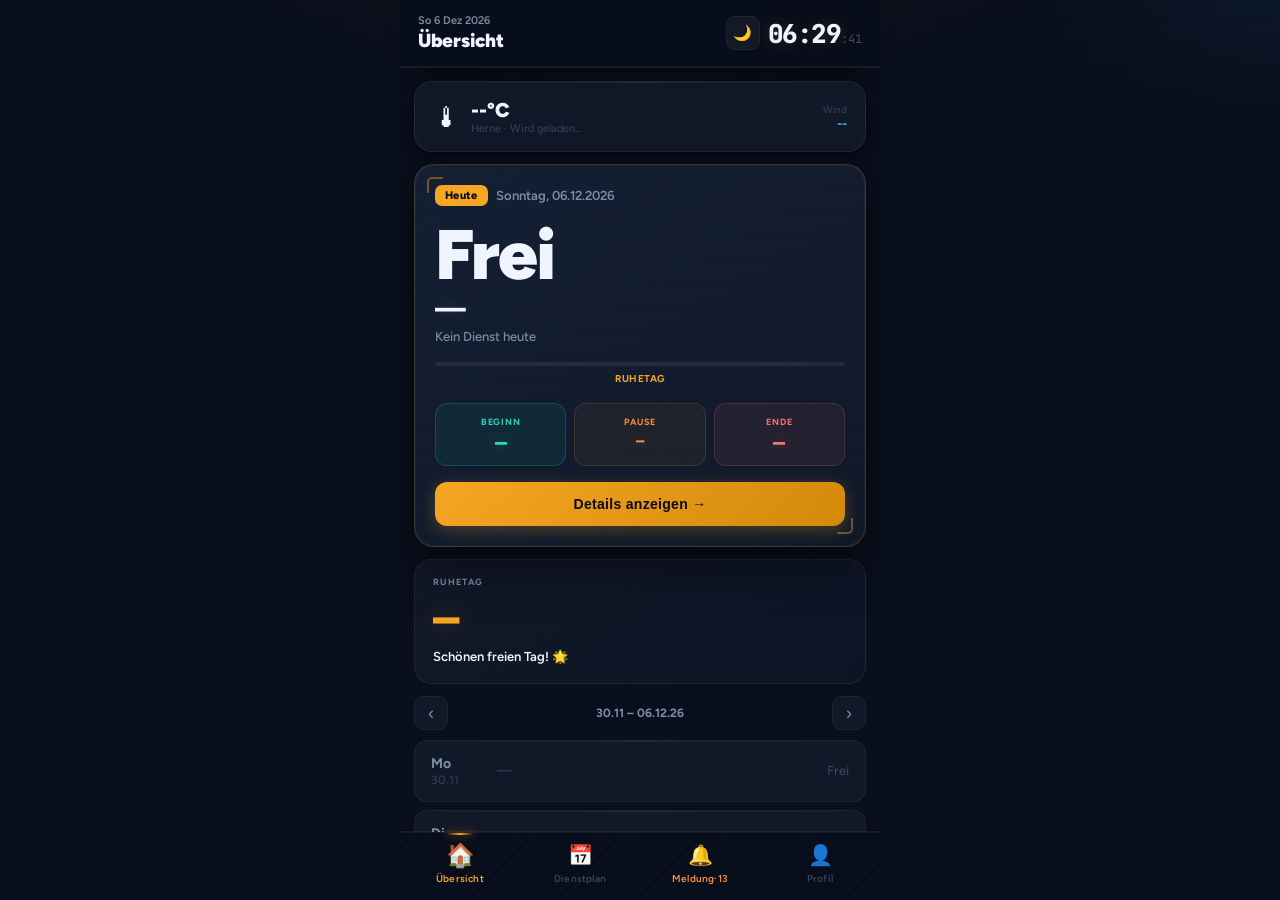
==== index.html @ f721d580 "HCR Fahrer / SchichtBoard - déploiement statique GitHub Pages" ====
<!DOCTYPE html>
<html lang="de">
<head>
<meta charset="UTF-8"/>
<meta name="viewport" content="width=device-width,initial-scale=1.0,maximum-scale=1.0,user-scalable=no"/>
<meta name="mobile-web-app-capable" content="yes"/>
<meta name="apple-mobile-web-app-capable" content="yes"/>
<meta name="apple-mobile-web-app-status-bar-style" content="black-translucent"/>
<meta name="apple-mobile-web-app-title" content="HCR Fahrer"/>
<meta name="theme-color" content="#060B18"/><meta name="msapplication-navbutton-color" content="#F5A623"/>
<link rel="manifest" href="manifest-1.json">
<link rel="apple-touch-icon" sizes="192x192" href="icon-192x192-1.png">
<link rel="icon" type="image/png" href="icon-192x192-1.png">
<title>HCR Fahrer</title>
<link rel="preconnect" href="https://fonts.googleapis.com"/>
<link rel="preconnect" href="https://fonts.gstatic.com" crossorigin/>
<link href="https://fonts.googleapis.com/css2?family=Syne:wght@400;500;600;700;800&family=Figtree:wght@300;400;500;600;700;800&family=JetBrains+Mono:wght@400;600;700;800&display=swap" rel="stylesheet"/>
<style>
/* ═══════════════════════════════════════════
   HCR FAHRER · Premium Dark Edition
   Design v5.0 — Élégant & Professionnel
═══════════════════════════════════════════ */
:root{
  --bg:#090E1C;
  --bg2:#0D1426;
  --card:#111827;
  --card2:#182136;
  --border:rgba(255,255,255,0.07);
  --border2:rgba(255,255,255,0.05);
  --border-hi:rgba(245,166,35,0.2);
  --accent:#F5A623;
  --accent2:#D4890A;
  --accent3:#FFD080;
  --cyan:#38BDF8;
  --cyan2:#0EA5E9;
  --cyan3:#7DD3FC;
  --teal:#2DD4BF;
  --amber:#F5A623;
  --gold:#FFD080;
  --green:#2DD4BF;
  --orange:#FB923C;
  --purple:#A78BFA;
  --red:#F87171;
  --text:#F0F4FF;
  --text2:#7A8FA6;
  --muted:#364560;
  --muted2:#0D1426;
  --glass:#111827;
  --glass2:rgba(245,166,35,0.03);
  --shadow:0 4px 24px rgba(0,0,0,0.5),0 1px 4px rgba(0,0,0,0.3);
  --shadow-hi:0 8px 40px rgba(245,166,35,0.12);
  --shadow-accent:0 4px 20px rgba(245,166,35,0.18);
  --glow:0 0 20px rgba(245,166,35,0.08);
  --gradient-card:linear-gradient(145deg,#111827 0%,#0D1426 100%);
  --gradient-accent:linear-gradient(135deg,#F5A623,#D4890A);
  --nav-h:68px;
  --r:18px;
  --r-sm:13px;
  --r-xs:9px;
}

/* ── LIGHT THEME ── */
body.light{
  --bg:#F5F3EE;--bg2:#EDE8DC;--card:#FFFFFF;
  --border:rgba(245,166,35,0.18);--border2:rgba(0,0,0,0.07);
  --accent:#D4890A;--accent2:#B5700A;--accent3:#F5A623;
  --cyan:#0EA5E9;--cyan2:#0284C7;--cyan3:#38BDF8;
  --amber:#D97706;--gold:#B45309;--green:#059669;--orange:#EA580C;
  --purple:#7C3AED;--red:#DC2626;
  --text:#0F1A2E;--text2:#4A5F7A;--muted:#8A9BB5;--muted2:#E8E3D5;
  --glass:#FFFFFF;--glass2:rgba(245,166,35,0.03);
  --shadow:0 2px 20px rgba(0,0,0,0.08);
  --shadow-accent:0 2px 14px rgba(245,166,35,0.16);
  --glow:0 0 14px rgba(245,166,35,0.08);
  --gradient-card:linear-gradient(135deg,#FFFFFF 0%,#FDFAF3 100%);
}
body.light .hdr{background:rgba(245,243,238,0.97)!important;border-bottom-color:rgba(245,166,35,0.2)!important;}
body.light .nav{background:rgba(245,243,238,0.98)!important;border-top-color:rgba(245,166,35,0.22)!important;}
body.light .card{background:#fff!important;box-shadow:0 2px 14px rgba(0,0,0,0.06)!important;}
body.light .card-hi{background:rgba(245,166,35,0.03)!important;border-color:rgba(245,166,35,0.18)!important;}
body.light .inp{background:rgba(0,0,0,0.02)!important;color:var(--text)!important;border-color:rgba(0,0,0,0.09)!important;}
body.light .btn-sm{background:rgba(0,0,0,0.03)!important;color:var(--muted)!important;}
body.light .day-row{background:rgba(0,0,0,0.02)!important;}
body.light .prog-wrap{background:rgba(0,0,0,0.06)!important;}
body.light body::before{opacity:0!important;}

/* ── BASE ── */
*{box-sizing:border-box;margin:0;padding:0;-webkit-tap-highlight-color:transparent;}
html,body{
  height:100%;
  background:var(--bg);
  color:var(--text);
  font-family:'Figtree',system-ui,sans-serif;
  max-width:480px;
  margin:0 auto;
  overflow:hidden;
  -webkit-font-smoothing:antialiased;
  -moz-osx-font-smoothing:grayscale;
}

/* Ambient background — doux */
body::before{
  content:'';
  position:fixed;inset:0;
  background:
    radial-gradient(ellipse 70% 35% at 50% -8%,rgba(245,166,35,0.09) 0%,transparent 50%),
    radial-gradient(ellipse 45% 30% at 100% 0%,rgba(56,189,248,0.05) 0%,transparent 45%),
    repeating-linear-gradient(180deg,rgba(255,255,255,0.012) 0px,rgba(255,255,255,0.012) 1px,transparent 1px,transparent 3px);
  pointer-events:none;z-index:0;
}
body::after{display:none;}

input,textarea{-webkit-appearance:none;font-family:'Figtree',inherit;}
textarea{resize:none;}
::-webkit-scrollbar{display:none;}

/* ══════════════════════════════════════
   SCREENS
══════════════════════════════════════ */
.screen{
  position:fixed;inset:0;max-width:480px;margin:0 auto;
  display:flex;flex-direction:column;
  visibility:hidden;opacity:0;
  transition:opacity 0.3s cubic-bezier(0.4,0,0.2,1),
             transform 0.3s cubic-bezier(0.4,0,0.2,1);
  transform:translateY(8px);
  z-index:1;
}
.screen.on{visibility:visible;opacity:1;transform:translateY(0);}

/* ══════════════════════════════════════
   HEADER
══════════════════════════════════════ */
.hdr{
  background:rgba(9,14,28,0.96);
  border-bottom:1px solid rgba(255,255,255,0.06);
  padding:14px 18px;
  display:flex;align-items:center;justify-content:space-between;
  flex-shrink:0;
  backdrop-filter:blur(48px);
  -webkit-backdrop-filter:blur(48px);
  position:relative;z-index:10;
  box-shadow:0 1px 0 rgba(245,166,35,0.10),0 10px 24px -12px rgba(0,0,0,0.6);
}
.hdr::after{display:none;}

/* ══════════════════════════════════════
   SCROLL CONTAINER
══════════════════════════════════════ */
.scroll{overflow-y:auto;flex:1;padding:12px 12px 0;position:relative;z-index:1;}

/* ══════════════════════════════════════
   CARDS
══════════════════════════════════════ */
.card{
  background:var(--card);
  border:1px solid var(--border);
  border-radius:var(--r);
  padding:16px 18px;
  margin-bottom:10px;
  box-shadow:var(--shadow);
  position:relative;overflow:hidden;
  transition:border-color 0.2s,box-shadow 0.2s;
}
.card::before{display:none;}
.card-hi{
  background:var(--card);
  border:1px solid var(--border-hi);
  border-radius:var(--r);
  padding:16px 18px;
  margin-bottom:10px;
  box-shadow:var(--shadow),var(--shadow-hi);
  position:relative;overflow:hidden;
}
.card-hi::before{display:none;}

/* ══════════════════════════════════════
   NAVIGATION BAR — 4 tabs
══════════════════════════════════════ */
.nav{
  background:
    repeating-linear-gradient(135deg,rgba(255,255,255,0.014) 0 1px,transparent 1px 7px),
    rgba(9,14,28,0.97);
  border-top:1px solid rgba(255,255,255,0.06);
  display:grid;grid-template-columns:repeat(4,1fr);
  flex-shrink:0;
  backdrop-filter:blur(48px);
  -webkit-backdrop-filter:blur(48px);
  height:var(--nav-h);
  position:relative;z-index:10;
  box-shadow:0 -1px 0 rgba(245,166,35,0.08);
}
.nav::before{display:none;}
.nb{
  background:none;border:none;
  padding:10px 4px 8px;
  display:flex;flex-direction:column;align-items:center;gap:5px;
  cursor:pointer;position:relative;
  transition:opacity 0.15s;
}
.nb:active{opacity:0.45;}
.nb .ic{
  font-size:20px;
  transition:transform 0.25s cubic-bezier(0.34,1.56,0.64,1);
}
.nb.on .ic{transform:scale(1.15);}
.nb .lb{
  font-size:10px;font-weight:600;
  color:var(--muted);
  transition:color 0.2s;
  font-family:'Figtree',sans-serif;
  letter-spacing:0.2px;
}
.nb.on .lb{color:var(--accent);}
.nb.on::before{
  content:'';
  position:absolute;top:0;left:50%;transform:translateX(-50%);
  width:28px;height:2px;
  background:linear-gradient(90deg,transparent,var(--accent),transparent);
  border-radius:0 0 3px 3px;
  box-shadow:0 0 8px rgba(245,166,35,0.5),0 1px 12px rgba(245,166,35,0.2);
}
.nb.on::after{display:none;}

/* ══════════════════════════════════════
   BADGES
══════════════════════════════════════ */
.badge{
  display:inline-flex;align-items:center;gap:5px;
  border-radius:8px;padding:5px 11px;
  font-size:11px;font-weight:700;letter-spacing:0.3px;
  font-family:'Syne',sans-serif;
}
.b-svc{background:rgba(16,217,160,0.12);border:1px solid rgba(16,217,160,0.28);color:var(--teal);}
.b-paus{background:rgba(251,146,60,0.12);border:1px solid rgba(251,146,60,0.28);color:var(--orange);}
.b-pre{background:rgba(245,166,35,0.15);border:1px solid rgba(245,166,35,0.35);color:var(--accent);}
.b-done{background:rgba(74,85,104,0.2);border:1px solid rgba(74,85,104,0.3);color:var(--muted);}
.b-free{background:rgba(167,139,250,0.12);border:1px solid rgba(167,139,250,0.28);color:var(--purple);}

@keyframes glow{0%,100%{opacity:1;}50%{opacity:0.5;}}
.pulse{animation:glow 2.5s ease infinite;}

/* ══════════════════════════════════════
   PROGRESS BAR
══════════════════════════════════════ */
.prog-wrap{height:4px;background:rgba(255,255,255,0.06);border-radius:4px;overflow:hidden;}
.prog-fill{height:100%;border-radius:4px;transition:width 1s linear;}

/* ══════════════════════════════════════
   INPUTS
══════════════════════════════════════ */
.inp{
  background:rgba(255,255,255,0.04);
  border:1px solid rgba(255,255,255,0.07);
  border-radius:var(--r-sm);
  padding:13px 15px;
  color:var(--text);
  font-size:14px;
  font-family:'Syne',sans-serif;
  width:100%;
  transition:border-color 0.2s,box-shadow 0.2s;
}
.inp:focus{
  outline:none;
  border-color:rgba(245,166,35,0.45);
  box-shadow:0 0 0 3px rgba(245,166,35,0.09),0 0 16px rgba(245,166,35,0.06);
}

/* ══════════════════════════════════════
   BUTTONS
══════════════════════════════════════ */
.btn-p{
  background:var(--gradient-accent);
  border:none;border-radius:var(--r-sm);padding:15px;
  color:#060B18;font-size:14px;font-weight:800;
  cursor:pointer;font-family:'Syne',sans-serif;
  width:100%;
  transition:opacity 0.15s,transform 0.12s,box-shadow 0.2s;
  letter-spacing:0.3px;
  box-shadow:0 4px 16px rgba(245,166,35,0.28);
}
.btn-p:active{opacity:0.85;transform:scale(0.98);box-shadow:0 2px 8px rgba(245,166,35,0.18);}
.btn-sm{
  background:rgba(255,255,255,0.05);
  border:1px solid rgba(255,255,255,0.08);
  border-radius:var(--r-xs);padding:8px 14px;
  color:var(--text2);font-size:12px;
  cursor:pointer;font-family:'Syne',sans-serif;
  transition:background 0.15s,color 0.15s,border-color 0.15s;
  font-weight:600;
}
.btn-sm:active{background:rgba(255,255,255,0.09);color:var(--text);}

/* ══════════════════════════════════════
   TIMELINE
══════════════════════════════════════ */
.tl-dot{width:36px;height:36px;border-radius:10px;display:flex;align-items:center;justify-content:center;font-size:16px;flex-shrink:0;}
.tl-svc{background:rgba(34,211,238,0.12);border:1px solid rgba(34,211,238,0.25);}
.tl-pau{background:rgba(161,104,52,0.2);border:1px solid rgba(161,104,52,0.4);}
.tl-dep-start{background:rgba(16,217,160,0.12);border:1px solid rgba(16,217,160,0.25);}
.tl-dep-end{background:rgba(248,113,113,0.12);border:1px solid rgba(248,113,113,0.25);}
.tl-move{background:rgba(167,139,250,0.12);border:1px solid rgba(167,139,250,0.25);}
.tl-line{width:2px;background:rgba(255,255,255,0.06);margin:0 17px;flex-shrink:0;min-height:20px;}
.tl-row{display:flex;align-items:flex-start;gap:14px;padding:10px 0;}
.tl-row:not(:last-child){border-bottom:1px solid rgba(255,255,255,0.04);}
.tl-time{font-family:'JetBrains Mono',monospace;font-size:12px;font-weight:700;color:var(--text2);width:38px;flex-shrink:0;padding-top:9px;}
.tl-content{flex:1;padding-top:7px;}
.tl-title{font-size:14px;font-weight:700;color:var(--text);line-height:1.3;}
.tl-sub{font-size:12px;color:var(--text2);margin-top:2px;}

/* ── CLOCK / MONO ── */
.clock{font-family:'JetBrains Mono','Courier New',monospace;font-variant-numeric:tabular-nums;}

/* ══════════════════════════════════════
   ANIMATIONS
══════════════════════════════════════ */
@keyframes up{from{opacity:0;transform:translateY(10px);}to{opacity:1;transform:translateY(0);}}
.ani{animation:up 0.28s cubic-bezier(0.4,0,0.2,1) forwards;}
@keyframes fadeIn{from{opacity:0;}to{opacity:1;}}
@keyframes slideUp{from{opacity:0;transform:translateY(18px);}to{opacity:1;transform:translateY(0);}}

/* ══════════════════════════════════════
   SCHEDULE ROWS
══════════════════════════════════════ */
.day-row{
  background:var(--card);
  border:1px solid var(--border2);
  border-radius:var(--r-sm);
  padding:14px 16px;
  display:flex;align-items:center;gap:14px;
  margin-bottom:8px;
  cursor:pointer;
  transition:background 0.15s,transform 0.1s,border-color 0.15s;
}
.day-row:active{transform:scale(0.985);}
.day-row.today{
  background:rgba(245,166,35,0.07);
  border-color:rgba(245,166,35,0.28);
}

/* ══════════════════════════════════════
   PAUSE TIMER BAR
══════════════════════════════════════ */
.pause-timer-bar{
  position:fixed;
  bottom:calc(var(--nav-h) + 10px);
  left:50%;transform:translateX(-50%);
  max-width:456px;width:calc(100% - 24px);
  background:rgba(12,6,2,0.96);
  border:1px solid rgba(251,146,60,0.35);
  border-radius:var(--r);
  padding:11px 16px;
  display:flex;align-items:center;justify-content:space-between;gap:12px;
  z-index:999;
  backdrop-filter:blur(24px);
  -webkit-backdrop-filter:blur(24px);
  box-shadow:0 8px 32px rgba(0,0,0,0.5),0 0 0 1px rgba(251,146,60,0.06) inset;
}

.card-accent{border-left:2px solid var(--cyan);}
.chip-row{display:flex;gap:6px;overflow-x:auto;padding-bottom:2px;-webkit-overflow-scrolling:touch;}
.chip-row::-webkit-scrollbar{display:none;}
.stat-num{font-size:26px;font-weight:900;letter-spacing:-1px;line-height:1;font-family:'JetBrains Mono',monospace;}

/* ── TOAST ── */
#toast{font-family:'Syne',sans-serif;font-weight:700;}

/* ── SECTION LABELS ── */
.section-label{
  font-size:9px;font-weight:700;
  color:var(--cyan);
  text-transform:uppercase;letter-spacing:1.2px;
  font-family:'Syne',sans-serif;
}

/* ══════════════════════════════════════
   SPLASH SCREEN — Premium
══════════════════════════════════════ */
#splash{
  position:fixed;inset:0;
  z-index:99999;
  background:#090E1C;
  display:flex;flex-direction:column;
  align-items:center;justify-content:center;
  cursor:pointer;
  transition:opacity 0.9s cubic-bezier(0.4,0,0.2,1),
             visibility 0.9s cubic-bezier(0.4,0,0.2,1);
}
#splash.hide{opacity:0;visibility:hidden;pointer-events:none;}
#splash-video{
  position:absolute;inset:0;
  width:100%;height:100%;
  object-fit:cover;
  opacity:0.2;
}
#splash-overlay{
  position:absolute;inset:0;
  background:
    linear-gradient(to bottom,
      rgba(9,14,28,0.5) 0%,
      rgba(9,14,28,0.1) 25%,
      rgba(9,14,28,0.6) 65%,
      rgba(9,14,28,0.99) 100%),
    radial-gradient(ellipse 60% 45% at 50% 38%,rgba(245,166,35,0.06) 0%,transparent 65%);
}
#splash-content{
  position:relative;z-index:2;
  display:flex;flex-direction:column;
  align-items:center;gap:16px;
  text-align:center;padding:0 32px;
  margin-bottom:44px;
}
@keyframes splashLogoIn{
  from{opacity:0;transform:scale(0.8) translateY(16px);}
  to{opacity:1;transform:scale(1) translateY(0);}
}
@keyframes splashTextIn{
  from{opacity:0;transform:translateY(14px);}
  to{opacity:1;transform:translateY(0);}
}
@keyframes splashPulse{
  0%,100%{opacity:0.3;}50%{opacity:0.7;}
}
@keyframes splashBarLoad{
  from{width:0%;}to{width:100%;}
}
@keyframes splashBreath{
  0%,100%{box-shadow:0 12px 40px rgba(0,0,0,0.5),0 0 0 rgba(245,166,35,0);}
  50%{box-shadow:0 12px 40px rgba(0,0,0,0.4),0 0 32px rgba(245,166,35,0.12);}
}
#splash-logo{
  width:96px;height:96px;
  border-radius:22px;
  box-shadow:0 12px 40px rgba(0,0,0,0.5);
  animation:splashLogoIn 0.7s cubic-bezier(0.34,1.3,0.64,1) 0.25s both,
            splashBreath 4s ease 1.5s infinite;
}
#splash-divider{
  width:40px;height:2px;
  background:linear-gradient(90deg,transparent,#F5A623,transparent);
  border-radius:2px;
  animation:splashTextIn 0.5s ease 0.7s both;
}
#splash-title{
  font-family:'Syne',sans-serif;
  font-size:42px;font-weight:900;
  letter-spacing:-1px;line-height:1;
  color:#ffffff;
  animation:splashTextIn 0.55s cubic-bezier(0.4,0,0.2,1) 0.5s both;
}
#splash-title span{color:#FFD080;}
#splash-sub{
  font-family:'Figtree',sans-serif;
  font-size:10px;font-weight:600;
  color:rgba(255,255,255,0.32);
  text-transform:uppercase;letter-spacing:3px;
  animation:splashTextIn 0.5s ease 0.7s both;
}
#splash-tagline{
  font-family:'Figtree',sans-serif;
  font-size:14px;font-weight:400;
  color:rgba(255,255,255,0.36);
  letter-spacing:0.1px;line-height:1.8;
  animation:splashTextIn 0.5s ease 0.85s both;
  max-width:220px;
}
#splash-hint{
  position:absolute;bottom:52px;
  font-family:'Figtree',sans-serif;
  font-size:10px;font-weight:600;
  color:rgba(255,255,255,0.22);
  letter-spacing:2px;text-transform:uppercase;
  animation:splashPulse 2.8s ease 2s infinite both;
}
#splash-bar-wrap{
  position:absolute;bottom:0;left:0;right:0;
  height:2px;
  background:rgba(245,166,35,0.07);
  overflow:hidden;
}
#splash-bar{
  height:100%;
  background:linear-gradient(90deg,transparent,#D4890A,#F5A623,#FFD080,#F5A623,#D4890A,transparent);
  animation:splashBarLoad 5s linear 0.5s forwards;
  width:0%;
}

/* ══════════════════════════════════════
   OVERRIDES — Premium Design
══════════════════════════════════════ */

/* Carte service principale */
#dash-heute-card{
  background:
    repeating-linear-gradient(180deg,rgba(255,255,255,0.012) 0px,rgba(255,255,255,0.012) 1px,transparent 1px,transparent 3px),
    linear-gradient(150deg,#141E33 0%,#0F1828 100%) !important;
  border:1px solid rgba(245,166,35,0.18) !important;
  border-radius:20px !important;
  box-shadow:0 16px 48px rgba(0,0,0,0.5),0 0 0 1px rgba(245,166,35,0.05) inset !important;
  overflow:hidden !important;
  position:relative !important;
}
#dash-heute-card::before{
  content:'';position:absolute;top:12px;left:12px;width:14px;height:14px;
  border-top:2px solid rgba(245,166,35,0.4);border-left:2px solid rgba(245,166,35,0.4);
  border-radius:5px 0 0 0;pointer-events:none;z-index:2;
}
#dash-heute-card::after{
  content:'';position:absolute;bottom:12px;right:12px;width:14px;height:14px;
  border-bottom:2px solid rgba(245,166,35,0.4);border-right:2px solid rgba(245,166,35,0.4);
  border-radius:0 0 5px 0;pointer-events:none;z-index:2;
}

/* Numéro de service — grand, blanc chaud */
#dash-svc-num{
  font-size:70px !important;
  font-weight:900 !important;
  letter-spacing:-2px !important;
  line-height:0.95 !important;
  color:#F0F4FF !important;
  -webkit-text-fill-color:#F0F4FF !important;
}

/* Horaires */
#dash-times{
  font-size:28px !important;
  letter-spacing:-0.5px !important;
  color:var(--text) !important;
  -webkit-text-fill-color:var(--text) !important;
}

#dash-dur{color:var(--text2) !important;}

/* Card countdown */
#dash-cd-card{
  background:linear-gradient(145deg,#111827,#0D1426) !important;
  border-color:rgba(245,166,35,0.1) !important;
}
#td-cd{
  color:var(--accent) !important;
  -webkit-text-fill-color:var(--accent) !important;
  font-size:44px !important;
}
#td-clbl{color:var(--text2) !important;}

/* Week total */
#ov-total-hours{
  color:var(--accent) !important;
  -webkit-text-fill-color:var(--accent) !important;
  font-size:26px !important;
}

/* Detail title */
#det-title{
  font-size:24px !important;
  letter-spacing:-0.3px !important;
}

/* ══════════════════════════════════════
   OVERRIDES — Cockpit / Cabine de Bus
══════════════════════════════════════ */

/* Instruments lumineux — chiffres rétroéclairés */
#d-hm{text-shadow:0 0 18px rgba(245,166,35,0.22) !important;}
#dash-times{text-shadow:0 0 16px rgba(240,244,255,0.12) !important;}
#dash-deb{text-shadow:0 0 14px rgba(45,212,191,0.4) !important;}
#dash-pau{text-shadow:0 0 12px rgba(251,146,60,0.4) !important;}
#dash-fin{text-shadow:0 0 14px rgba(248,113,113,0.4) !important;}
#td-cd{text-shadow:0 0 22px rgba(245,166,35,0.3) !important;}
#ov-total-hours{text-shadow:0 0 14px rgba(245,166,35,0.25) !important;}

/* Jauge de progression — style LED segmentée (compteur de bord) */
#dash-prog-bar{
  background-image:
    repeating-linear-gradient(90deg,rgba(6,11,24,0.55) 0 2px,transparent 2px 8px),
    linear-gradient(90deg,var(--accent2),var(--accent) 55%,var(--gold)) !important;
  box-shadow:0 0 10px rgba(245,166,35,0.35) !important;
}

/* Badges = voyants de tableau de bord */
.badge{padding-left:10px;}
.badge::before{
  content:'';flex-shrink:0;
  width:6px;height:6px;border-radius:50%;
  background:currentColor;
  box-shadow:0 0 7px currentColor,0 0 2px currentColor;
}
.badge.pulse::before{animation:glow 1.6s ease infinite;}

/* Cartes — liseré supérieur façon panneau rétroéclairé */
.day-row{position:relative;}
.card::after,.card-hi::after,.day-row::after{
  content:'';position:absolute;top:0;left:14px;right:14px;height:1px;
  background:linear-gradient(90deg,transparent,rgba(255,255,255,0.08),transparent);
  pointer-events:none;
}

/* Boutons — relief façon interrupteur de cabine */
.btn-sm{box-shadow:inset 0 1px 0 rgba(255,255,255,0.05),0 1px 3px rgba(0,0,0,0.3);}
.btn-p{box-shadow:0 4px 16px rgba(245,166,35,0.28),inset 0 1px 0 rgba(255,255,255,0.25) !important;}
</style>
</head>
<body>

<!-- ══════════════════════════════════════
     SPLASH SCREEN — HCR Fahrer
══════════════════════════════════════ -->
<div id="splash" onclick="dismissSplash()">
  <video id="splash-video" autoplay muted playsinline loop preload="auto">
    <source src="gemini_generated_video_2f237fd2.mp4" type="video/mp4">
  </video>
  <div id="splash-overlay"></div>
  <div id="splash-content">
    <img id="splash-logo" src="icon-512x512-2.png" alt="HCR Logo">
    <div id="splash-divider"></div>
    <div id="splash-title">HCR <span>Fahrer</span></div>
    <div id="splash-sub">Herner Straßenbahn AG</div>
    <div id="splash-tagline">Dein persönlicher Schichtplaner<br>für den Fahrdienst · 2026</div>
    <div style="display:flex;gap:8px;margin-top:6px;opacity:0;animation:splashTextIn 0.5s ease 1.05s both;">
      <div style="width:4px;height:4px;border-radius:50%;background:rgba(245,166,35,0.6);"></div>
      <div style="width:4px;height:4px;border-radius:50%;background:rgba(245,166,35,0.35);"></div>
      <div style="width:4px;height:4px;border-radius:50%;background:rgba(245,166,35,0.15);"></div>
    </div>
  </div>
  <div id="splash-hint">Tippen zum Starten</div>
  <div id="splash-bar-wrap"><div id="splash-bar"></div></div>
</div>

<!-- STARTSEITE / ÜBERSICHT -->
<div id="s-dash" class="screen on">

  <!-- ── HEADER ── -->
  <div class="hdr">
    <div style="display:flex;flex-direction:column;gap:2px;">
      <div id="d-date" style="font-size:11px;font-weight:600;color:var(--text2);"></div>
      <div style="font-size:19px;font-weight:900;letter-spacing:-0.3px;">Übersicht</div>
    </div>
    <div style="display:flex;align-items:center;gap:8px;">
      <button id="theme-btn" onclick="toggleTheme()" style="background:rgba(255,255,255,0.05);border:1px solid var(--border2);border-radius:var(--r-xs);width:34px;height:34px;color:var(--text2);font-size:15px;cursor:pointer;display:flex;align-items:center;justify-content:center;">🌙</button>
      <div class="clock" style="text-align:right;">
        <span id="d-hm" style="font-size:26px;font-weight:900;letter-spacing:-1.5px;color:var(--text);"></span><span id="d-s" style="font-size:12px;color:var(--text2);opacity:0.5;margin-left:1px;"></span>
      </div>
    </div>
  </div>

  <div class="scroll" style="padding:14px 14px 0;">

    <!-- ══ CARTE SERVICE DU JOUR ══ -->
    <div id="dash-heute-card" style="background:var(--card);border:1px solid var(--border2);border-radius:20px;padding:20px;margin-bottom:12px;overflow:hidden;position:relative;">

      <!-- Badge Heute + Nom du jour -->
      <div style="display:flex;align-items:center;justify-content:space-between;margin-bottom:16px;">
        <div style="display:flex;align-items:center;gap:8px;">
          <span id="dash-heute-badge" style="background:var(--accent);color:#060B18;font-size:11px;font-weight:800;padding:4px 10px;border-radius:7px;letter-spacing:0.3px;">Heute</span>
          <span id="dash-day-name" style="font-size:13px;font-weight:600;color:var(--text2);"></span>
        </div>
        <button id="dash-star-btn" onclick="if(curDet)go('det')" style="background:none;border:none;font-size:20px;cursor:pointer;opacity:0.4;" title="Details">☆</button>
      </div>

      <!-- Numéro service — GRAND -->
      <div id="dash-svc-num" style="font-size:56px;font-weight:900;letter-spacing:-1px;line-height:1;margin-bottom:4px;color:var(--text);">--</div>

      <!-- Horaires Début — Fin -->
      <div id="dash-times" style="font-size:28px;font-weight:800;color:var(--text);letter-spacing:-0.5px;margin-bottom:6px;line-height:1.1;">--:-- – --:--</div>

      <!-- Durée -->
      <div id="dash-dur" style="font-size:13px;color:var(--text2);font-weight:500;margin-bottom:18px;"></div>

      <!-- Barre de progression -->
      <div style="height:4px;background:rgba(255,255,255,0.07);border-radius:4px;overflow:hidden;margin-bottom:6px;">
        <div id="dash-prog-bar" style="height:100%;border-radius:4px;width:0%;background:linear-gradient(90deg,var(--accent2),var(--accent));transition:width 1s linear;"></div>
      </div>
      <div style="display:flex;justify-content:space-between;margin-bottom:18px;">
        <span id="dash-prog-start" style="font-size:11px;color:var(--text2);font-family:'JetBrains Mono',monospace;font-weight:600;"></span>
        <span id="dash-prog-phase" style="font-size:10px;color:var(--accent);font-weight:700;text-transform:uppercase;letter-spacing:0.5px;"></span>
        <span id="dash-prog-end" style="font-size:11px;color:var(--text2);font-family:'JetBrains Mono',monospace;font-weight:600;"></span>
      </div>

      <!-- 3 blocs : Beginn / Pause / Ende -->
      <div style="display:grid;grid-template-columns:1fr 1fr 1fr;gap:8px;margin-bottom:16px;">
        <div style="background:rgba(16,217,160,0.08);border:1px solid rgba(16,217,160,0.2);border-radius:12px;padding:12px 8px;text-align:center;">
          <div style="font-size:9px;font-weight:700;color:var(--teal);text-transform:uppercase;letter-spacing:0.8px;margin-bottom:6px;">Beginn</div>
          <div id="dash-deb" class="clock" style="font-size:20px;font-weight:800;color:var(--teal);line-height:1;">--:--</div>
        </div>
        <div style="background:rgba(161,104,52,0.1);border:1px solid rgba(161,104,52,0.25);border-radius:12px;padding:12px 8px;text-align:center;">
          <div style="font-size:9px;font-weight:700;color:var(--orange);text-transform:uppercase;letter-spacing:0.8px;margin-bottom:6px;">Pause</div>
          <div id="dash-pau" class="clock" style="font-size:14px;font-weight:800;color:var(--orange);line-height:1.2;">--:--</div>
        </div>
        <div style="background:rgba(248,113,113,0.08);border:1px solid rgba(248,113,113,0.18);border-radius:12px;padding:12px 8px;text-align:center;">
          <div style="font-size:9px;font-weight:700;color:var(--red);text-transform:uppercase;letter-spacing:0.8px;margin-bottom:6px;">Ende</div>
          <div id="dash-fin" class="clock" style="font-size:20px;font-weight:800;color:var(--red);line-height:1;">--:--</div>
        </div>
      </div>

      <!-- Bouton Karte anzeigen (→ détail) -->
      <button onclick="if(curDet)go('det')" style="width:100%;background:var(--gradient-accent);border:none;border-radius:12px;padding:14px;color:#060B18;font-size:14px;font-weight:800;cursor:pointer;font-family:'Syne',inherit;letter-spacing:0.3px;box-shadow:0 4px 16px rgba(245,166,35,0.28);">
        Details anzeigen →
      </button>
    </div>

    <!-- ══ COUNTDOWN PROCHAIN ÉVÉNEMENT ══ -->
    <div id="dash-cd-card" style="background:var(--card);border:1px solid var(--border2);border-radius:var(--r);padding:16px 18px;margin-bottom:12px;">
      <div style="font-size:9px;font-weight:700;color:var(--text2);text-transform:uppercase;letter-spacing:1.3px;margin-bottom:10px;" id="td-clbl">⏱ Nächstes Ereignis</div>
      <div id="td-cd" class="clock" style="font-size:40px;font-weight:900;color:var(--accent);letter-spacing:1px;line-height:1;margin-bottom:6px;"></div>
      <div id="td-cdesc" style="font-size:13px;font-weight:600;color:var(--text);line-height:1.5;"></div>
    </div>

    <!-- ══ SEMAINE ══ -->
    <div style="display:flex;align-items:center;justify-content:space-between;margin-bottom:10px;">
      <button onclick="shiftOverviewWeek(-1)" style="background:var(--card);border:1px solid var(--border2);border-radius:10px;width:34px;height:34px;color:var(--text2);font-size:18px;cursor:pointer;display:flex;align-items:center;justify-content:center;line-height:1;">&#8249;</button>
      <div id="ov-week-label" style="font-size:12px;font-weight:700;color:var(--text2);"></div>
      <button onclick="shiftOverviewWeek(1)" style="background:var(--card);border:1px solid var(--border2);border-radius:10px;width:34px;height:34px;color:var(--text2);font-size:18px;cursor:pointer;display:flex;align-items:center;justify-content:center;line-height:1;">&#8250;</button>
    </div>

    <div id="ov-days-list"></div>

    <!-- Total semaine -->
    <div style="background:var(--card);border:1px solid var(--border2);border-radius:var(--r-sm);padding:14px 18px;display:flex;align-items:center;justify-content:space-between;margin-top:2px;">
      <div>
        <div style="font-size:11px;color:var(--text2);margin-bottom:3px;">Wochenarbeitszeit</div>
        <div id="ov-total-hours" class="clock" style="font-size:24px;font-weight:900;color:var(--text);"></div>
      </div>
      <div style="width:38px;height:38px;background:rgba(245,166,35,0.1);border:1px solid rgba(245,166,35,0.2);border-radius:50%;display:flex;align-items:center;justify-content:center;font-size:17px;">⏱</div>
    </div>

    <!-- Nächster Dienst -->
    <div id="td-next" style="display:none;background:var(--card);border:1px solid rgba(245,166,35,0.18);border-radius:var(--r);padding:14px 16px;margin-top:10px;">
      <div style="font-size:9px;color:var(--accent);text-transform:uppercase;letter-spacing:1px;font-weight:700;margin-bottom:8px;">Nächster Dienst</div>
      <div id="td-next-c"></div>
    </div>

    <!-- IDs cachés requis par le JS existant -->
    <div id="td-badge" style="display:none;" class="badge b-pre">LADEN</div>
    <div id="td-svc" style="display:none;"></div>
    <div id="td-ul-wrap" style="display:none;"><div id="td-ul"></div></div>
    <div id="td-prog" style="display:none;"></div>
    <div id="td-p-start" style="display:none;"></div>
    <div id="td-phase" style="display:none;"></div>
    <div id="td-p-end" style="display:none;"></div>
    <div id="td-deb" style="display:none;"></div>
    <div id="td-pau" style="display:none;"></div>
    <div id="td-fin" style="display:none;"></div>
    <div id="td-dep" style="display:none;"><div id="td-dep-c"></div></div>
    <div id="mot-card" style="display:none;"><div id="mot-emoji"></div><div id="mot-text"></div><div id="mot-bg-emoji"></div></div>
    <div style="height:22px;"></div>
  </div>

  <!-- Navigation 4 tabs -->
  <div class="nav">
    <button class="nb on" onclick="go('dash')"><span class="ic">🏠</span><span class="lb">Übersicht</span></button>
    <button class="nb" onclick="go('plan')"><span class="ic">📅</span><span class="lb">Dienstplan</span></button>
    <button class="nb" onclick="go('alr')"><span class="ic">🔔</span><span id="albl" class="lb">Mitteilungen</span></button>
    <button class="nb" onclick="go('mehr')"><span class="ic">👤</span><span class="lb">Profil</span></button>
  </div>
</div>

<!-- Pause Timer floating bar -->
<div id="pause-bar" style="display:none;" class="pause-timer-bar">
  <div style="display:flex;align-items:center;gap:10px;">
    <span style="font-size:20px;">⏸</span>
    <div>
      <div style="font-size:10px;font-weight:800;color:var(--orange);text-transform:uppercase;letter-spacing:1px;">Pause läuft</div>
      <div id="pause-count" class="clock" style="font-size:22px;font-weight:900;color:var(--orange);">00:00</div>
    </div>
  </div>
  <button onclick="stopPauseTimer()" style="background:rgba(251,146,60,0.15);border:1px solid rgba(251,146,60,0.4);border-radius:10px;padding:8px 14px;color:var(--orange);font-size:12px;font-weight:800;cursor:pointer;font-family:inherit;">Beenden</button>
</div>

<!-- DIENSTPLAN -->
<div id="s-plan" class="screen">
  <div class="hdr">
    <div>
      <div style="font-size:9px;font-weight:700;color:var(--cyan);text-transform:uppercase;letter-spacing:1.5px;margin-bottom:3px;opacity:0.7;">HCR · HERNE</div>
      <div style="font-size:18px;font-weight:900;letter-spacing:-0.4px;">Mein Dienstplan</div>
    </div>
    <div style="display:flex;gap:8px;align-items:center;">
      <button onclick="go('jahres')" style="background:rgba(192,132,252,0.1);border:1px solid rgba(192,132,252,0.3);border-radius:var(--r-xs);padding:7px 12px;color:var(--purple);font-size:11px;font-weight:700;cursor:pointer;font-family:inherit;transition:all 0.18s;">📋 Jahres</button>
      <button class="btn-sm" onclick="go('edit')" style="font-size:11px;padding:7px 15px;backdrop-filter:blur(8px);">✏️ Ändern</button>
    </div>
  </div>
  <div class="scroll">
    <div id="wk-title" style="font-size:10px;color:var(--text2);text-align:center;margin-bottom:12px;font-weight:600;letter-spacing:0.5px;text-transform:uppercase;"></div>
    <div id="wk-grid"></div>
    <div style="height:16px;"></div>
  </div>
  <div class="nav">
    <button class="nb" onclick="go('dash')"><span class="ic">🏠</span><span class="lb">Übersicht</span></button>
    <button class="nb on" onclick="go('plan')"><span class="ic">📅</span><span class="lb">Dienstplan</span></button>
    <button class="nb" onclick="go('alr')"><span class="ic">🔔</span><span class="lb">Mitteilungen</span></button>
    <button class="nb" onclick="go('mehr')"><span class="ic">👤</span><span class="lb">Profil</span></button>
  </div>
</div>

<!-- DIENSTDETAIL -->
<div id="s-det" class="screen">
  <div class="hdr">
    <button onclick="go('dash')" style="background:none;border:none;color:var(--text2);font-size:28px;cursor:pointer;padding:0 4px 0 0;line-height:1;transition:color 0.2s,transform 0.2s;font-weight:300;">&#8249;</button>
    <div style="flex:1;margin-left:12px;">
      <div style="font-size:9px;color:var(--text2);letter-spacing:1px;text-transform:uppercase;margin-bottom:3px;">Dienstdetail</div>
      <div id="det-title" style="font-size:22px;font-weight:900;color:var(--text);">--</div>
    </div>
    <span id="det-tag" style="background:rgba(255,255,255,0.05);border:1px solid var(--border2);border-radius:8px;padding:4px 10px;font-size:10px;color:var(--text2);"></span>
  </div>
  <div style="padding:10px 16px;border-bottom:1px solid var(--border2);flex-shrink:0;display:flex;gap:8px;">
    <input id="det-inp" class="inp" type="text" placeholder="Dienst suchen: A203, B290 …" style="font-size:13px;" autocapitalize="characters" onkeydown="if(event.key==='Enter')srchDet()"/>
    <button onclick="srchDet()" style="background:var(--gradient-accent);border:none;border-radius:var(--r-xs);padding:0 16px;color:#060B18;font-size:14px;font-weight:800;cursor:pointer;">→</button>
  </div>
  <div style="padding:8px 16px;border-bottom:1px solid var(--border2);flex-shrink:0;display:flex;gap:8px;">
    <button id="dtab-info" onclick="switchTab('info')" style="flex:1;background:rgba(245,166,35,0.12);border:1px solid rgba(245,166,35,0.3);border-radius:var(--r-xs);padding:9px;color:var(--accent);font-size:12px;font-weight:700;cursor:pointer;font-family:inherit;">Details</button>
    <button id="dtab-fk" onclick="switchTab('fk')" style="flex:1;background:rgba(255,255,255,0.04);border:1px solid var(--border2);border-radius:var(--r-xs);padding:9px;color:var(--muted);font-size:12px;font-weight:700;cursor:pointer;font-family:inherit;">Info</button>
    <button id="gps-btn" onclick="gpsActive?stopGPS():startGPS()" style="background:rgba(255,255,255,0.04);border:1px solid var(--border2);border-radius:var(--r-xs);padding:9px 12px;color:var(--text2);font-size:12px;font-weight:700;cursor:pointer;font-family:inherit;">📍 GPS</button>
  </div>
  <div id="gps-info" style="padding:4px 14px;font-size:11px;color:var(--green);min-height:0;flex-shrink:0;"></div>
  <div id="fk-plan-bar" style="display:none;padding:6px 14px;border-bottom:1px solid var(--border);flex-shrink:0;gap:6px;overflow-x:auto;">
    <button id="fkp-mofr" onclick="setFKPlan('schule')" style="flex-shrink:0;background:rgba(255,255,255,0.04);border:1px solid var(--border);border-radius:8px;padding:6px 10px;color:var(--muted);font-size:11px;font-weight:700;cursor:pointer;font-family:inherit;white-space:nowrap;">Mo–Fr</button>
    <button id="fkp-ferien" onclick="setFKPlan('ferien')" style="flex-shrink:0;background:rgba(255,255,255,0.04);border:1px solid var(--border);border-radius:8px;padding:6px 10px;color:var(--muted);font-size:11px;font-weight:700;cursor:pointer;font-family:inherit;white-space:nowrap;">Ferien</button>
    <button id="fkp-sa" onclick="setFKPlan('samstag')" style="flex-shrink:0;background:rgba(255,255,255,0.04);border:1px solid var(--border);border-radius:8px;padding:6px 10px;color:var(--muted);font-size:11px;font-weight:700;cursor:pointer;font-family:inherit;white-space:nowrap;">Samstag</button>
    <button id="fkp-so" onclick="setFKPlan('sonntag')" style="flex-shrink:0;background:rgba(255,255,255,0.04);border:1px solid var(--border);border-radius:8px;padding:6px 10px;color:var(--muted);font-size:11px;font-weight:700;cursor:pointer;font-family:inherit;white-space:nowrap;">Sonntag</button>
    <button id="fkp-ft" onclick="setFKPlan('feiertag')" style="flex-shrink:0;background:rgba(255,255,255,0.04);border:1px solid var(--border);border-radius:8px;padding:6px 10px;color:var(--muted);font-size:11px;font-weight:700;cursor:pointer;font-family:inherit;white-space:nowrap;">Feiertag</button>
  </div>
  <div class="scroll"><div id="det-body"></div><div style="height:16px;"></div></div>
  <div class="nav">
    <button class="nb" onclick="go('dash')"><span class="ic">🏠</span><span class="lb">Übersicht</span></button>
    <button class="nb" onclick="go('plan')"><span class="ic">📅</span><span class="lb">Dienstplan</span></button>
    <button class="nb" onclick="go('alr')"><span class="ic">🔔</span><span class="lb">Mitteilungen</span></button>
    <button class="nb" onclick="go('mehr')"><span class="ic">👤</span><span class="lb">Profil</span></button>
  </div>
</div>

<!-- WARNUNGEN -->
<div id="s-alr" class="screen">
  <div class="hdr">
    <div>
      <div style="font-size:9.5px;font-weight:700;color:var(--muted);text-transform:uppercase;letter-spacing:1.2px;margin-bottom:2px;">HCR HERNE</div>
      <div style="font-size:16px;font-weight:800;letter-spacing:-0.3px;">Streckenmeldungen</div>
    </div>
    <button onclick="reloadHCR()" style="background:rgba(249,115,22,0.08);border:1px solid rgba(249,115,22,0.22);border-radius:var(--r-xs);padding:6px 14px;color:var(--orange);font-size:11px;font-weight:700;cursor:pointer;font-family:'Syne',inherit;transition:all 0.18s;">🔄 Live</button>
  </div>
  <div style="padding:8px 14px;border-bottom:1px solid var(--border);flex-shrink:0;display:flex;gap:8px;">
    <button id="alr-tab-hcr" onclick="switchAlrTab('hcr')" style="flex:1;background:rgba(255,107,53,0.15);border:1px solid rgba(255,107,53,0.4);border-radius:10px;padding:8px;color:var(--orange);font-size:12px;font-weight:700;cursor:pointer;font-family:inherit;">HCR Live</button>
    <button id="alr-tab-man" onclick="switchAlrTab('man')" style="flex:1;background:rgba(255,255,255,0.04);border:1px solid var(--border);border-radius:10px;padding:8px;color:var(--muted);font-size:12px;font-weight:700;cursor:pointer;font-family:inherit;">Eigene Notizen</button>
  </div>
  <div class="scroll">
    <div id="alr-hcr-panel">
      <div style="display:flex;gap:6px;flex-wrap:wrap;margin:10px 0;">
        <button onclick="filterHCR('all')" id="hf-all" style="background:rgba(255,107,53,0.15);border:1px solid rgba(255,107,53,0.4);border-radius:7px;padding:4px 10px;color:var(--orange);font-size:11px;font-weight:700;cursor:pointer;font-family:inherit;">Alle</button>
        <button onclick="filterHCR('mine')" id="hf-mine" style="background:rgba(255,255,255,0.04);border:1px solid var(--border);border-radius:7px;padding:4px 10px;color:var(--muted);font-size:11px;font-weight:700;cursor:pointer;font-family:inherit;">Meine Linien</button>
        <button onclick="filterHCR('umleitung')" id="hf-uml" style="background:rgba(255,255,255,0.04);border:1px solid var(--border);border-radius:7px;padding:4px 10px;color:var(--muted);font-size:11px;font-weight:700;cursor:pointer;font-family:inherit;">Umleitungen</button>
        <button onclick="filterHCR('haltestelle')" id="hf-hal" style="background:rgba(255,255,255,0.04);border:1px solid var(--border);border-radius:7px;padding:4px 10px;color:var(--muted);font-size:11px;font-weight:700;cursor:pointer;font-family:inherit;">Haltestellen</button>
      </div>
      <div id="hcr-cards"></div>
    </div>
    <div id="alr-man-panel" style="display:none;">
      <div style="display:flex;gap:8px;margin:10px 0;">
        <input id="alr-in" class="inp" type="text" placeholder="z.B. Linie 303 – Baustelle..." onkeydown="if(event.key==='Enter')addAlr()"/>
        <button onclick="addAlr()" style="background:linear-gradient(135deg,var(--orange),#CC4400);border:none;border-radius:var(--r-xs);width:48px;color:#fff;font-size:24px;font-weight:800;cursor:pointer;flex-shrink:0;">+</button>
      </div>
      <div id="alr-list"></div>
    </div>
    <div style="height:16px;"></div>
  </div>
  <div class="nav">
    <button class="nb" onclick="go('dash')"><span class="ic">🏠</span><span class="lb">Übersicht</span></button>
    <button class="nb" onclick="go('plan')"><span class="ic">📅</span><span class="lb">Dienstplan</span></button>
    <button class="nb on" onclick="go('alr')"><span class="ic">🔔</span><span class="lb">Mitteilungen</span></button>
    <button class="nb" onclick="go('mehr')"><span class="ic">👤</span><span class="lb">Profil</span></button>
  </div>
</div>

<div id="s-edit" class="screen">
  <div class="hdr">
    <button onclick="go('plan')" style="background:none;border:none;color:var(--text2);font-size:28px;cursor:pointer;padding:0;line-height:1;transition:color 0.2s;font-weight:300;">&#8249;</button>
    <div style="flex:1;margin-left:12px;">
      <div style="font-size:9px;font-weight:700;color:var(--cyan);text-transform:uppercase;letter-spacing:1.5px;opacity:0.7;margin-bottom:2px;">ÉDITION</div>
      <div style="font-size:17px;font-weight:900;letter-spacing:-0.3px;">Ma semaine</div>
    </div>
  </div>
  <div class="scroll">
    <!-- Format-Hilfe -->
    <div style="background:rgba(245,166,35,0.04);border:1px solid rgba(245,166,35,0.12);border-radius:var(--r-sm);padding:13px 15px;margin-bottom:14px;">
      <div style="font-size:9px;font-weight:700;color:var(--cyan);text-transform:uppercase;letter-spacing:1.2px;margin-bottom:8px;">Format · copier — coller</div>
      <div style="font-family:'JetBrains Mono',monospace;font-size:11.5px;color:var(--text2);line-height:2;letter-spacing:0.3px;">
        <span style="color:var(--amber);">Mo</span> <span style="color:var(--text2);">12.05</span> <span style="color:var(--cyan);">A119</span><br>
        <span style="color:var(--amber);">Di</span> <span style="color:var(--text2);">13.05</span> <span style="color:var(--green);">B208</span> <span style="color:var(--muted);">06:50 15:48</span><br>
        <span style="color:var(--amber);">Mi</span> <span style="color:var(--text2);">14.05</span> <span style="color:var(--purple);">F</span>
      </div>
    </div>

    <div style="font-size:10px;font-weight:700;color:var(--text2);text-transform:uppercase;letter-spacing:1px;margin-bottom:8px;">Semaine · 7 jours</div>
    <textarea id="ew1" rows="9" class="inp" style="margin-bottom:16px;font-size:13.5px;line-height:2;font-family:'JetBrains Mono',monospace;letter-spacing:0.3px;" placeholder="Mo 12.05 A119&#10;Di 13.05 B208 06:50 15:48&#10;Mi 14.05 F&#10;Do 15.05 A350&#10;Fr 16.05 F&#10;Sa 17.05 G103 04:47 12:51&#10;So 18.05 F"></textarea>
    <!-- Hidden textarea for backward compatibility -->
    <textarea id="ew2" rows="1" class="inp" style="display:none;"></textarea>

    <button class="btn-p" onclick="savePlan()" style="margin-bottom:10px;">✓ Enregistrer le planning</button>
    <button onclick="resetPlan()" style="width:100%;background:rgba(248,113,113,0.08);border:1px solid rgba(248,113,113,0.25);border-radius:var(--r-sm);padding:13px;color:var(--red);font-size:13px;font-weight:700;cursor:pointer;font-family:inherit;transition:all 0.18s;">🔄 Beispiel-Plan wiederherstellen</button>
    <div style="height:20px;"></div>
  </div>
</div>

<!-- ══════════════════ JAHRESPLAN SCREEN ══════════════════ -->
<div id="s-jahres" class="screen">
  <div class="hdr" style="gap:10px;">
    <button onclick="go('plan')" style="background:none;border:none;color:var(--text2);font-size:26px;cursor:pointer;padding:0;line-height:1;">&#8249;</button>
    <div style="flex:1;margin-left:8px;">
      <div style="font-size:9.5px;color:var(--muted);text-transform:uppercase;letter-spacing:1.2px;font-weight:700;margin-bottom:2px;">JAHRESPLAN</div>
      <div id="jp-title" style="font-size:16px;font-weight:800;letter-spacing:-0.3px;color:var(--purple);">Gruppe wählen</div>
    </div>
    <button id="jp-edit-btn" onclick="jpToggleEdit()" style="display:none;background:rgba(157,111,255,0.1);border:1px solid rgba(157,111,255,0.3);border-radius:10px;padding:6px 12px;color:var(--purple);font-size:11px;font-weight:700;cursor:pointer;font-family:inherit;">✏️ Bearbeiten</button>
  </div>

  <!-- Sélecteur de groupe -->
  <div id="jp-groups" style="padding:10px 12px;border-bottom:1px solid var(--border);display:flex;flex-wrap:wrap;gap:7px;flex-shrink:0;"></div>

  <!-- Tableau annuel -->
  <div class="scroll" id="jp-scroll" style="padding:0 0 20px;">
    <div id="jp-body" style="padding:12px;"></div>
  </div>
</div>

<!-- Modal édition cellule -->
<div id="jp-modal" style="display:none;position:fixed;inset:0;z-index:2000;background:rgba(0,0,0,0.75);backdrop-filter:blur(6px);align-items:flex-end;justify-content:center;">
  <div style="background:var(--bg2);border:1px solid rgba(157,111,255,0.3);border-radius:var(--r) 20px 0 0;padding:22px 18px 34px;width:100%;max-width:480px;">
    <div id="jp-m-title" style="font-size:15px;font-weight:800;margin-bottom:4px;"></div>
    <div id="jp-m-sub" style="font-size:12px;color:var(--text2);margin-bottom:16px;"></div>
    <input id="jp-m-inp" style="width:100%;background:var(--bg2);border:1px solid rgba(245,166,35,0.15);border-radius:10px;padding:12px 14px;font-size:16px;font-weight:700;color:var(--text);font-family:'Syne',inherit;margin-bottom:12px;outline:none;text-transform:uppercase;letter-spacing:1px;"
      placeholder="A601 / VFG / F" maxlength="10"
      oninput="this.value=this.value.toUpperCase()"
      onkeydown="if(event.key==='Enter')jpSaveCell()"/>
    <div style="display:flex;flex-wrap:wrap;gap:7px;margin-bottom:18px;">
      <button onclick="jpSetVal('F')" style="background:var(--bg2);border:1px solid rgba(245,166,35,0.15);border-radius:8px;padding:7px 12px;font-size:12px;font-weight:700;color:var(--text2);cursor:pointer;font-family:inherit;">— Frei</button>
      <button onclick="jpSetVal('VFG')" style="background:var(--bg2);border:1px solid rgba(245,166,35,0.15);border-radius:8px;padding:7px 12px;font-size:12px;font-weight:700;color:var(--amber);cursor:pointer;font-family:inherit;">VFG</button>
      <button onclick="jpSetVal('')" style="background:var(--bg2);border:1px solid rgba(255,61,107,0.3);border-radius:8px;padding:7px 12px;font-size:12px;font-weight:700;color:var(--red);cursor:pointer;font-family:inherit;">✕ Löschen</button>
    </div>
    <div style="display:flex;gap:10px;">
      <button onclick="jpCloseModal()" style="background:var(--bg2);border:1px solid rgba(245,166,35,0.1);border-radius:var(--r-xs);padding:13px 18px;font-size:14px;font-weight:700;color:var(--text2);cursor:pointer;font-family:inherit;">Abbrechen</button>
      <button onclick="jpSaveCell()" style="flex:1;background:linear-gradient(135deg,var(--purple),#7C3AED);border:none;border-radius:var(--r-xs);padding:13px;font-size:14px;font-weight:800;color:#fff;cursor:pointer;font-family:inherit;">✓ Speichern</button>
    </div>
  </div>
</div>

<div id="toast" style="position:fixed;top:80px;left:50%;transform:translateX(-50%);background:rgba(6,11,24,0.97);border:1px solid rgba(245,166,35,0.35);border-radius:var(--r-sm);padding:10px 20px;font-size:13px;font-weight:700;color:var(--accent);z-index:9999;opacity:0;transition:opacity 0.3s;pointer-events:none;max-width:90%;text-align:center;backdrop-filter:blur(24px);box-shadow:0 8px 32px rgba(0,0,0,0.5),0 0 0 1px rgba(245,166,35,0.08) inset;"></div>

<script>


// Clean FK data — remove invalid stops (runs after FK is defined)
(function(){
  if(typeof FK === "undefined" || !FK) return;
  Object.keys(FK).forEach(function(ul){
    if(!Array.isArray(FK[ul])) return;
    FK[ul].forEach(function(trip){
      if(trip && trip.st && Array.isArray(trip.st)){
        trip.st = trip.st.filter(function(st){
          return st && typeof st[0]==='string' && st[0].length > 0 && typeof st[1]==='string';
        });
      }
    });
    FK[ul] = FK[ul].filter(function(trip){
      return trip && trip.st && trip.st.length >= 2;
    });
  });
})();


var DB = {
"A101":{tag:"Mo/Mi/Do(S)",lg:"311·303",ul:"31188·30396",deb:"03:54",fin:"12:36",dur:"8:42",bs:"BETRIEB1",be:"HERBF2",pr:"A120",nx:"A342",
  parts:[
    {t:"dep",h0:"03:54",h1:"03:59",info:"Betriebshof BETRIEB1 — Vorbereitung"},
    {t:"svc",h0:"03:59",h1:"07:53",lg:"311",ul:"31188",loc:"BETRIEB1 → BETRIEB2"},
    {t:"pau",h0:"07:53",h1:"09:02",min:69,pay:false,loc:"BETRIEB2",info:"Unbezahlte Pause — 69 min"},
    {t:"svc",h0:"09:02",h1:"12:32",lg:"303",ul:"30396",loc:"WEHBF4/HERBF2 → HERBF2"},
    {t:"dep",h0:"12:32",h1:"12:36",info:"Dienstende · Abrechnungszeit"}
  ]},
"A102":{tag:"Mo/Mi/Do(S)",lg:"311",ul:"32142",deb:"03:55",fin:"11:58",dur:"8:03",bs:"BETRIEB1",be:"HERBF2",pr:"A104",nx:"A121",
  parts:[
    {t:"dep",h0:"03:55",h1:"04:00",info:"Betriebshof BETRIEB1 — Vorbereitung"},
    {t:"svc",h0:"04:00",h1:"04:25",lg:"311",ul:"32142",loc:"BETRIEB1 → LINDE2"},
    {t:"pau",h0:"04:25",h1:"04:52",min:27,pay:false,loc:"LINDE2",info:"Pause — 27 min"},
    {t:"svc",h0:"04:52",h1:"11:54",lg:"311",ul:"32142",loc:"HERBF6./LINDE1 → HERBF2"},
    {t:"dep",h0:"11:54",h1:"11:58",info:"Dienstende · Abrechnungszeit"}
  ]},
"A103":{tag:"Mo/Mi/Do(S)",lg:"311·321",ul:"36218·32143",deb:"04:08",fin:"13:07",dur:"8:59",bs:"BETRIEB1",be:"AKADE1",pr:"A121",nx:"A480",
  parts:[
    {t:"dep",h0:"04:08",h1:"04:13",info:"Betriebshof BETRIEB1 — Vorbereitung"},
    {t:"svc",h0:"04:13",h1:"08:43",lg:"311",ul:"36218",loc:"BETRIEB1 → HERBF4"},
    {t:"pau",h0:"08:43",h1:"09:27",min:44,pay:false,loc:"HERBF4",info:"Unbezahlte Pause — 44 min"},
    {t:"svc",h0:"09:27",h1:"13:03",lg:"321",ul:"32143",loc:"CONST3/HERBF7 → AKADE1"},
    {t:"dep",h0:"13:03",h1:"13:07",info:"Dienstende · Abrechnungszeit"}
  ]},
"A104":{tag:"Mo/Mi/Do(S)",lg:"311·329·328",ul:"32142·32929·32919",deb:"04:20",fin:"11:36",dur:"7:16",bs:"LINDE2",be:"HERBF2",pr:"A102",nx:"A304",
  parts:[
    {t:"svc",h0:"04:25",h1:"04:52",lg:"311",ul:"32142",loc:"CMP8/LINDE2 → LINDE1"},
    {t:"pau",h0:"04:52",h1:"05:07",min:15,pay:false,loc:"LINDE1",info:"Unbezahlte Pause — 15 min"},
    {t:"svc",h0:"05:07",h1:"08:11",lg:"329",ul:"32929",loc:"BETRIEB1 → WEHBF4"},
    {t:"pau",h0:"08:11",h1:"08:55",min:44,pay:false,loc:"WEHBF4",info:"Pause — 44 min"},
    {t:"svc",h0:"08:55",h1:"11:32",lg:"328",ul:"32919",loc:"SCHLO1/WEHBF4 → HERBF2"},
    {t:"dep",h0:"11:32",h1:"11:36",info:"Dienstende · Abrechnungszeit"}
  ]},
"A105":{tag:"Mo/Mi/Do(S)",lg:"312",ul:"31204·31202",deb:"04:30",fin:"12:30",dur:"8:00",bs:"BETRIEB1",be:"HERBF9",pr:"A613",nx:"A449",
  parts:[
    {t:"dep",h0:"04:30",h1:"04:35",info:"Betriebshof BETRIEB1 — Vorbereitung"},
    {t:"svc",h0:"04:35",h1:"09:06",lg:"312",ul:"31204",loc:"BETRIEB1 → HERBF9"},
    {t:"pau",h0:"09:06",h1:"09:47",min:41,pay:false,loc:"HERBF9",info:"Unbezahlte Pause — 41 min"},
    {t:"svc",h0:"09:47",h1:"12:26",lg:"312",ul:"31202",loc:"POOL3/HERBF1 → HERBF9"},
    {t:"dep",h0:"12:26",h1:"12:30",info:"Dienstende · Abrechnungszeit"}
  ]},
"A106":{tag:"Mo/Mi/Do(S)",lg:"362·323",ul:"36206·32312",deb:"04:33",fin:"12:48",dur:"8:15",bs:"BETRIEB1",be:"HERBF1",pr:"A209",nx:"A204",
  parts:[
    {t:"dep",h0:"04:33",h1:"04:38",info:"Betriebshof BETRIEB1 — Vorbereitung"},
    {t:"svc",h0:"04:38",h1:"08:05",lg:"362",ul:"36206",loc:"BETRIEB1 → HERBF2"},
    {t:"pau",h0:"08:05",h1:"08:44",min:39,pay:false,loc:"HERBF2",info:"Unbezahlte Pause — 39 min"},
    {t:"svc",h0:"08:44",h1:"12:44",lg:"323",ul:"32312",loc:"HIKI15/HERBF1 → HERBF1"},
    {t:"dep",h0:"12:44",h1:"12:48",info:"Dienstende · Abrechnungszeit"}
  ]},
"A107":{tag:"Mo/Mi/Do(S)",lg:"303·312",ul:"30391·31203",deb:"04:42",fin:"13:30",dur:"8:48",bs:"BETRIEB1",be:"HERBF9",pr:"A604",nx:"A443",
  parts:[
    {t:"dep",h0:"04:42",h1:"04:47",info:"Betriebshof BETRIEB1 — Vorbereitung"},
    {t:"svc",h0:"04:47",h1:"08:16",lg:"303",ul:"30391",loc:"BETRIEB1 → BETRIEB2"},
    {t:"pau",h0:"08:16",h1:"09:26",min:70,pay:false,loc:"BETRIEB2",info:"Unbezahlte Pause — 70 min"},
    {t:"svc",h0:"09:26",h1:"13:26",lg:"312",ul:"31203",loc:"DANNE2/HERBF9 → HERBF9"},
    {t:"dep",h0:"13:26",h1:"13:30",info:"Dienstende · Abrechnungszeit"}
  ]},
"A108":{tag:"Mo/Mi/Do(S)",lg:"321·362E",ul:"35132·39101",deb:"04:46",fin:"12:40",dur:"7:54",bs:"BETRIEB1",be:"HERBF3",pr:"A114",nx:"—",
  parts:[
    {t:"dep",h0:"04:46",h1:"04:51",info:"Betriebshof BETRIEB1 — Vorbereitung"},
    {t:"svc",h0:"04:51",h1:"05:55",lg:"321",ul:"35132",loc:"BETRIEB1 → HERBF2"},
    {t:"chg",h0:"05:55",h1:"06:49",info:"Standortwechsel"},
    {t:"svc",h0:"06:49",h1:"12:36",lg:"362E",ul:"39101",loc:"BETRIEB1 → HERBF3"},
    {t:"dep",h0:"12:36",h1:"12:40",info:"Dienstende · Abrechnungszeit"}
  ]},
"A109":{tag:"Mo/Mi/Do(S)",lg:"311·323",ul:"31101·32311",deb:"04:46",fin:"13:17",dur:"8:31",bs:"BETRIEB1",be:"HERBF8",pr:"A125",nx:"A447",
  parts:[
    {t:"dep",h0:"04:46",h1:"04:51",info:"Betriebshof BETRIEB1 — Vorbereitung"},
    {t:"svc",h0:"04:51",h1:"09:41",lg:"311",ul:"31101",loc:"BETRIEB1 → HERBF6."},
    {t:"pau",h0:"09:41",h1:"10:24",min:43,pay:false,loc:"HERBF6.",info:"Unbezahlte Pause — 43 min"},
    {t:"svc",h0:"10:24",h1:"13:13",lg:"323",ul:"32311",loc:"HIKI15/HERBF1 → HERBF8"},
    {t:"dep",h0:"13:13",h1:"13:17",info:"Dienstende · Abrechnungszeit"}
  ]},
"A110":{tag:"Mo/Mi/Do(S)",lg:"303·362",ul:"30326·36202",deb:"04:51",fin:"13:24",dur:"8:33",bs:"BETRIEB1",be:"HERBF2",pr:"A901",nx:"A445",
  parts:[
    {t:"dep",h0:"04:51",h1:"04:56",info:"Betriebshof BETRIEB1 — Vorbereitung"},
    {t:"svc",h0:"04:56",h1:"08:32",lg:"303",ul:"30326",loc:"BETRIEB1 → HERBF2"},
    {t:"pau",h0:"08:32",h1:"09:20",min:48,pay:false,loc:"HERBF2",info:"Unbezahlte Pause — 48 min"},
    {t:"svc",h0:"09:20",h1:"13:20",lg:"362",ul:"36202",loc:"WEHBF3/HERBF2 → HERBF2"},
    {t:"dep",h0:"13:20",h1:"13:24",info:"Dienstende · Abrechnungszeit"}
  ]},
"A111":{tag:"Mo/Mi/Do(S)",lg:"362·303",ul:"36202·30314",deb:"04:51",fin:"13:30",dur:"8:39",bs:"BETRIEB1",be:"HERBF2",pr:"A110",nx:"A606",
  parts:[
    {t:"dep",h0:"04:51",h1:"04:56",info:"Betriebshof BETRIEB1 — Vorbereitung"},
    {t:"svc",h0:"04:56",h1:"09:20",lg:"362",ul:"36202",loc:"BETRIEB1 → HERBF2"},
    {t:"pau",h0:"09:20",h1:"10:02",min:42,pay:false,loc:"HERBF2",info:"Unbezahlte Pause — 42 min"},
    {t:"svc",h0:"10:02",h1:"13:26",lg:"303",ul:"30314",loc:"WEHBF4/HERBF2 → HERBF2"},
    {t:"dep",h0:"13:26",h1:"13:30",info:"Dienstende · Abrechnungszeit"}
  ]},
"A112":{tag:"Mo/Mi/Do(S)",lg:"323·362",ul:"32301·36207",deb:"04:52",fin:"13:47",dur:"8:55",bs:"BETRIEB1",be:"HERBF4",pr:"A611",nx:"A209",
  parts:[
    {t:"dep",h0:"04:52",h1:"04:57",info:"Betriebshof BETRIEB1 — Vorbereitung"},
    {t:"svc",h0:"04:57",h1:"09:04",lg:"323",ul:"32301",loc:"BETRIEB1 → HERBF1"},
    {t:"pau",h0:"09:04",h1:"09:43",min:39,pay:false,loc:"HERBF1",info:"Unbezahlte Pause — 39 min"},
    {t:"svc",h0:"09:43",h1:"13:43",lg:"362",ul:"36207",loc:"EICHE1/HERBF4 → HERBF4"},
    {t:"dep",h0:"13:43",h1:"13:47",info:"Dienstende · Abrechnungszeit"}
  ]},
"A113":{tag:"Mo/Mi/Do(S)",lg:"362·312",ul:"36203·31205",deb:"04:53",fin:"13:31",dur:"8:38",bs:"BETRIEB1",be:"HERBF1",pr:"A191",nx:"A341",
  parts:[
    {t:"dep",h0:"04:53",h1:"04:58",info:"Betriebshof BETRIEB1 — Vorbereitung"},
    {t:"svc",h0:"04:58",h1:"09:28",lg:"362",ul:"36203",loc:"BETRIEB1 → HERBF4"},
    {t:"pau",h0:"09:28",h1:"10:07",min:39,pay:false,loc:"HERBF4",info:"Unbezahlte Pause — 39 min"},
    {t:"svc",h0:"10:07",h1:"13:27",lg:"312",ul:"31205",loc:"DANNE2/HERBF9 → HERBF1"},
    {t:"dep",h0:"13:27",h1:"13:31",info:"Dienstende · Abrechnungszeit"}
  ]},
"A114":{tag:"Mo/Mi/Do(S)",lg:"312·324",ul:"31205·35132",deb:"04:54",fin:"13:07",dur:"8:13",bs:"BETRIEB1",be:"HERBF9",pr:"A609",nx:"A305",
  parts:[
    {t:"dep",h0:"04:54",h1:"04:59",info:"Betriebshof BETRIEB1 — Vorbereitung"},
    {t:"svc",h0:"04:59",h1:"05:28",lg:"312",ul:"31205",loc:"BETRIEB1 → HERBF1"},
    {t:"pau",h0:"05:28",h1:"05:55",min:27,pay:false,loc:"HERBF1",info:"Pause — 27 min"},
    {t:"svc",h0:"05:55",h1:"13:03",lg:"324",ul:"35132",loc:"CMP5/HERBF2 → HERBF9"},
    {t:"dep",h0:"13:03",h1:"13:07",info:"Dienstende · Abrechnungszeit"}
  ]},
"A115":{tag:"Mo/Mi/Do(S)",lg:"312·323·311",ul:"31202·32313·31104",deb:"04:55",fin:"12:17",dur:"7:22",bs:"BETRIEB1",be:"HERBF6.",pr:"A605",nx:"A210",
  parts:[
    {t:"dep",h0:"04:55",h1:"05:00",info:"Betriebshof BETRIEB1 — Vorbereitung"},
    {t:"svc",h0:"05:00",h1:"09:30",lg:"312",ul:"31202",loc:"BETRIEB1 → WEHBF7"},
    {t:"pau",h0:"09:30",h1:"10:34",min:64,pay:false,loc:"WEHBF7",info:"Unbezahlte Pause — 64 min"},
    {t:"svc",h0:"10:34",h1:"11:24",lg:"323",ul:"32313",loc:"KNAST1/WEHBF3 → HERBF1"},
    {t:"pau",h0:"11:24",h1:"11:39",min:15,pay:false,loc:"HERBF1",info:"Pause — 15 min"},
    {t:"svc",h0:"11:39",h1:"12:13",lg:"311",ul:"31104",loc:"ZECHE1/HERBF4 → HERBF6."},
    {t:"dep",h0:"12:13",h1:"12:17",info:"Dienstende · Abrechnungszeit"}
  ]},
"A116":{tag:"Mo/Mi/Do(S)",lg:"323·303",ul:"32302·30315",deb:"04:57",fin:"13:00",dur:"8:03",bs:"BETRIEB1",be:"HERBF2",pr:"A207",nx:"A380",
  parts:[
    {t:"dep",h0:"04:57",h1:"05:02",info:"Betriebshof BETRIEB1 — Vorbereitung"},
    {t:"svc",h0:"05:02",h1:"08:53",lg:"323",ul:"32302",loc:"BETRIEB1 → HERBF8"},
    {t:"pau",h0:"08:53",h1:"09:32",min:39,pay:false,loc:"HERBF8",info:"Unbezahlte Pause — 39 min"},
    {t:"svc",h0:"09:32",h1:"12:56",lg:"303",ul:"30315",loc:"WEHBF4/HERBF2 → HERBF2"},
    {t:"dep",h0:"12:56",h1:"13:00",info:"Dienstende · Abrechnungszeit"}
  ]},
"A117":{tag:"Mo/Mi/Do(S)",lg:"329·328",ul:"30314·32929",deb:"—",fin:"—",dur:"—",bs:"BETRIEB1",be:"WEHBF4",pr:"A601",nx:"A207",
  parts:[
    {t:"svc",h0:"05:02",h1:"07:25",lg:"329",ul:"30314",loc:"BETRIEB1 → WEHBF4"},
    {t:"pau",h0:"07:25",h1:"08:11",min:46,pay:false,loc:"WEHBF4",info:"Unbezahlte Pause — 46 min"},
    {t:"svc",h0:"08:11",h1:"11:55",lg:"328",ul:"32929",loc:"WEHBF_P/WEHBF4 → WEHBF4"}
  ]},
"A118":{tag:"Mo/Mi/Do(S)",lg:"323·324",ul:"32312·32194",deb:"04:58",fin:"13:11",dur:"8:13",bs:"BETRIEB1",be:"BETRIEB2",pr:"A106",nx:"—",
  parts:[
    {t:"dep",h0:"04:58",h1:"05:03",info:"Betriebshof BETRIEB1 — Vorbereitung"},
    {t:"svc",h0:"05:03",h1:"08:44",lg:"323",ul:"32312",loc:"BETRIEB1 → HERBF1"},
    {t:"pau",h0:"08:44",h1:"09:24",min:40,pay:false,loc:"HERBF1",info:"Unbezahlte Pause — 40 min"},
    {t:"svc",h0:"09:24",h1:"13:07",lg:"324",ul:"32194",loc:"CMP4/HERBF2 → BETRIEB2"},
    {t:"dep",h0:"13:07",h1:"13:11",info:"Dienstende · Abrechnungszeit"}
  ]},
"A119":{tag:"Mo/Mi/Do(S)",lg:"311·323",ul:"32141·32311·32301",deb:"05:03",fin:"13:57",dur:"8:54",bs:"BETRIEB1",be:"HERBF8",pr:"A902",nx:"A442",
  parts:[
    {t:"dep",h0:"05:03",h1:"05:08",info:"Betriebshof BETRIEB1 — Vorbereitung"},
    {t:"svc",h0:"05:08",h1:"08:54",lg:"311",ul:"32141",loc:"BETRIEB1 → HERBF2"},
    {t:"pau",h0:"08:54",h1:"09:13",min:19,pay:false,loc:"HERBF2",info:"Unbezahlte Pause — 19 min"},
    {t:"svc",h0:"09:13",h1:"10:24",lg:"323",ul:"32311",loc:"KNAST1/HERBF8 → HERBF1"},
    {t:"pau",h0:"10:24",h1:"11:04",min:40,pay:false,loc:"HERBF1",info:"Pause — 40 min"},
    {t:"svc",h0:"11:04",h1:"13:53",lg:"323",ul:"32301",loc:"HIKI15/HERBF1 → HERBF8"},
    {t:"dep",h0:"13:53",h1:"13:57",info:"Dienstende · Abrechnungszeit"}
  ]},
"A120":{tag:"Mo/Mi/Do(S)",lg:"351·312",ul:"30396·31201",deb:"05:04",fin:"13:50",dur:"8:46",bs:"BETRIEB1",be:"HERBF9",pr:"A101",nx:"A208",
  parts:[
    {t:"dep",h0:"05:04",h1:"05:09",info:"Betriebshof BETRIEB1 — Vorbereitung"},
    {t:"svc",h0:"05:09",h1:"09:02",lg:"351",ul:"30396",loc:"BETRIEB1 → HERBF2"},
    {t:"pau",h0:"09:02",h1:"09:46",min:44,pay:false,loc:"HERBF2",info:"Unbezahlte Pause — 44 min"},
    {t:"svc",h0:"09:46",h1:"13:46",lg:"312",ul:"31201",loc:"DANNE2/HERBF9 → HERBF9"},
    {t:"dep",h0:"13:46",h1:"13:50",info:"Dienstende · Abrechnungszeit"}
  ]},
"A121":{tag:"Mo/Mi/Do(S)",lg:"351·362·324",ul:"35124·36218·32142",deb:"05:08",fin:"14:07",dur:"8:59",bs:"BETRIEB1",be:"AKADE1",pr:"A610",nx:"A560",
  parts:[
    {t:"dep",h0:"05:08",h1:"05:13",info:"Betriebshof BETRIEB1 — Vorbereitung"},
    {t:"svc",h0:"05:13",h1:"08:03",lg:"351",ul:"35124",loc:"BETRIEB1 → HERBF9"},
    {t:"pau",h0:"08:03",h1:"08:43",min:40,pay:false,loc:"HERBF9",info:"Unbezahlte Pause — 40 min"},
    {t:"svc",h0:"08:43",h1:"11:35",lg:"362",ul:"36218",loc:"EICHE1/HERBF4 → HERBF2"},
    {t:"pau",h0:"11:35",h1:"11:54",min:19,pay:false,loc:"HERBF2",info:"Pause — 19 min"},
    {t:"svc",h0:"11:54",h1:"14:03",lg:"324",ul:"32142",loc:"CMP4/HERBF2 → AKADE1"},
    {t:"dep",h0:"14:03",h1:"14:07",info:"Dienstende · Abrechnungszeit"}
  ]},
"A122":{tag:"Mo/Mi/Do(S)",lg:"311",ul:"31108·31102",deb:"05:17",fin:"14:16",dur:"8:59",bs:"BETRIEB1",be:"LINDE2",pr:"A190",nx:"A446",
  parts:[
    {t:"dep",h0:"05:17",h1:"05:22",info:"Betriebshof BETRIEB1 — Vorbereitung"},
    {t:"svc",h0:"05:22",h1:"08:42",lg:"311",ul:"31108",loc:"BETRIEB1 → LINDE2"},
    {t:"pau",h0:"08:42",h1:"09:31",min:49,pay:false,loc:"LINDE2",info:"Unbezahlte Pause — 49 min"},
    {t:"svc",h0:"09:31",h1:"14:12",lg:"311",ul:"31102",loc:"HERBF6_/LINDE1 → LINDE2"},
    {t:"dep",h0:"14:12",h1:"14:16",info:"Dienstende · Abrechnungszeit"}
  ]},
"A123":{tag:"Mo/Mi/Do(S)",lg:"362·351",ul:"36205·35122",deb:"05:26",fin:"14:26",dur:"9:00",bs:"BETRIEB1",be:"HERBF7",pr:"A130",nx:"A608",
  parts:[
    {t:"dep",h0:"05:26",h1:"05:31",info:"Betriebshof BETRIEB1 — Vorbereitung"},
    {t:"svc",h0:"05:31",h1:"10:13",lg:"362",ul:"36205",loc:"BETRIEB1 → HERBF4"},
    {t:"pau",h0:"10:13",h1:"10:52",min:39,pay:false,loc:"HERBF4",info:"Unbezahlte Pause — 39 min"},
    {t:"svc",h0:"10:52",h1:"14:22",lg:"351",ul:"35122",loc:"CMP7/HERBF7 → HERBF7"},
    {t:"dep",h0:"14:22",h1:"14:26",info:"Dienstende · Abrechnungszeit"}
  ]},
"A124":{tag:"Mo/Mi/Do(S)",lg:"311·391",ul:"31106·39102",deb:"05:33",fin:"14:24",dur:"8:51",bs:"BETRIEB1",be:"BETRIEB2",pr:"A612",nx:"—",
  parts:[
    {t:"dep",h0:"05:33",h1:"05:38",info:"Betriebshof BETRIEB1 — Vorbereitung"},
    {t:"svc",h0:"05:38",h1:"10:41",lg:"311",ul:"31106",loc:"BETRIEB1 → HERBF6."},
    {t:"pau",h0:"10:41",h1:"11:26",min:45,pay:false,loc:"HERBF6.",info:"Unbezahlte Pause — 45 min"},
    {t:"svc",h0:"11:26",h1:"14:20",lg:"391",ul:"39102",loc:"WEHBF3/HERBF3 → BETRIEB2"},
    {t:"dep",h0:"14:20",h1:"14:24",info:"Dienstende · Abrechnungszeit"}
  ]},
"A125":{tag:"Mo/Mi/Do(S)",lg:"321·311",ul:"32145·31101",deb:"05:36",fin:"14:35",dur:"8:59",bs:"BETRIEB1",be:"LINDE1",pr:"A290",nx:"A210",
  parts:[
    {t:"dep",h0:"05:36",h1:"05:41",info:"Betriebshof BETRIEB1 — Vorbereitung"},
    {t:"svc",h0:"05:41",h1:"08:57",lg:"321",ul:"32145",loc:"BETRIEB1 → HERBF7"},
    {t:"pau",h0:"08:57",h1:"09:41",min:44,pay:false,loc:"HERBF7",info:"Unbezahlte Pause — 44 min"},
    {t:"svc",h0:"09:41",h1:"14:31",lg:"311",ul:"31101",loc:"HOMIT3/HERBF6. → LINDE1"},
    {t:"dep",h0:"14:31",h1:"14:35",info:"Dienstende · Abrechnungszeit"}
  ]},
"A126":{tag:"Mo/Mi/Do(S)",lg:"361·311",ul:"32198·31106",deb:"05:46",fin:"14:45",dur:"8:59",bs:"BETRIEB1",be:"HERBF6.",pr:"A131",nx:"A211",
  parts:[
    {t:"dep",h0:"05:46",h1:"05:51",info:"Betriebshof BETRIEB1 — Vorbereitung"},
    {t:"svc",h0:"05:51",h1:"10:14",lg:"361",ul:"32198",loc:"BETRIEB1 → KATZE2"},
    {t:"pau",h0:"10:14",h1:"11:02",min:48,pay:false,loc:"KATZE2",info:"Unbezahlte Pause — 48 min"},
    {t:"svc",h0:"11:02",h1:"14:41",lg:"311",ul:"31106",loc:"HOMIT3/LINDE2 → HERBF6."},
    {t:"dep",h0:"14:41",h1:"14:45",info:"Dienstende · Abrechnungszeit"}
  ]},
"A127":{tag:"Mo/Mi/Do(S)",lg:"362·311",ul:"36207·31107",deb:"06:00",fin:"14:46",dur:"8:46",bs:"BETRIEB1",be:"LINDE2",pr:"A112",nx:"A607",
  parts:[
    {t:"dep",h0:"06:00",h1:"06:05",info:"Betriebshof BETRIEB1 — Vorbereitung"},
    {t:"svc",h0:"06:05",h1:"09:43",lg:"362",ul:"36207",loc:"BETRIEB1 → HERBF4"},
    {t:"pau",h0:"09:43",h1:"10:23",min:40,pay:false,loc:"HERBF4",info:"Unbezahlte Pause — 40 min"},
    {t:"svc",h0:"10:23",h1:"14:42",lg:"311",ul:"31107",loc:"HOMIT3/HERBF6.. → LINDE2"},
    {t:"dep",h0:"14:42",h1:"14:46",info:"Dienstende · Abrechnungszeit"}
  ]},
"A128":{tag:"Mo/Mi/Do(S)",lg:"351·311",ul:"35123·31105",deb:"06:03",fin:"14:55",dur:"8:52",bs:"BETRIEB1",be:"LINDE1",pr:"A202",nx:"A608",
  parts:[
    {t:"dep",h0:"06:03",h1:"06:08",info:"Betriebshof BETRIEB1 — Vorbereitung"},
    {t:"svc",h0:"06:08",h1:"11:03",lg:"351",ul:"35123",loc:"BETRIEB1 → HERBF9"},
    {t:"pau",h0:"11:03",h1:"11:43",min:40,pay:false,loc:"HERBF9",info:"Unbezahlte Pause — 40 min"},
    {t:"svc",h0:"11:43",h1:"14:51",lg:"311",ul:"31105",loc:"HOMIT3/HERBF6. → LINDE1"},
    {t:"dep",h0:"14:51",h1:"14:55",info:"Dienstende · Abrechnungszeit"}
  ]},
"A129":{tag:"Mo/Mi/Do(S)",lg:"323",ul:"32313·32302",deb:"06:08",fin:"14:08",dur:"8:00",bs:"HERBF8",be:"HERBF1",pr:"A191",nx:"A605",
  parts:[
    {t:"svc",h0:"06:13",h1:"10:34",lg:"323",ul:"32313",loc:"KNAST1/HERBF8 → WEHBF3"},
    {t:"pau",h0:"10:34",h1:"11:14",min:40,pay:false,loc:"WEHBF3",info:"Unbezahlte Pause — 40 min"},
    {t:"svc",h0:"11:14",h1:"14:04",lg:"323",ul:"32302",loc:"KNAST1/WEHBF3 → HERBF1"},
    {t:"dep",h0:"14:04",h1:"14:08",info:"Dienstende · Abrechnungszeit"}
  ]},
"A130":{tag:"Mo/Mi/Do(S)",lg:"321·362",ul:"32143·36205",deb:"06:14",fin:"15:10",dur:"8:56",bs:"BETRIEB1",be:"HERBF2",pr:"A103",nx:"A301",
  parts:[
    {t:"dep",h0:"06:14",h1:"06:19",info:"Betriebshof BETRIEB1 — Vorbereitung"},
    {t:"svc",h0:"06:19",h1:"09:27",lg:"321",ul:"32143",loc:"BETRIEB1 → HERBF7"},
    {t:"pau",h0:"09:27",h1:"10:13",min:46,pay:false,loc:"HERBF7",info:"Unbezahlte Pause — 46 min"},
    {t:"svc",h0:"10:13",h1:"15:06",lg:"362",ul:"36205",loc:"EICHE1/HERBF4 → HERBF2"},
    {t:"dep",h0:"15:06",h1:"15:10",info:"Dienstende · Abrechnungszeit"}
  ]},
"A131":{tag:"Mo/Mi/Do(S)",lg:"311·321",ul:"31102·32198",deb:"06:19",fin:"15:11",dur:"8:52",bs:"BETRIEB1",be:"BETRIEB2",pr:"A122",nx:"—",
  parts:[
    {t:"dep",h0:"06:19",h1:"06:24",info:"Betriebshof BETRIEB1 — Vorbereitung"},
    {t:"svc",h0:"06:24",h1:"09:31",lg:"311",ul:"31102",loc:"BETRIEB1 → LINDE1"},
    {t:"pau",h0:"09:31",h1:"10:14",min:43,pay:false,loc:"LINDE1",info:"Unbezahlte Pause — 43 min"},
    {t:"svc",h0:"10:14",h1:"15:07",lg:"321",ul:"32198",loc:"HEINRI3/KATZE2 → BETRIEB2"},
    {t:"dep",h0:"15:07",h1:"15:11",info:"Dienstende · Abrechnungszeit"}
  ]},
"A132":{tag:"Mo/Mi/Do(S)",lg:"391·362",ul:"39102·36206",deb:"06:21",fin:"15:17",dur:"8:56",bs:"BETRIEB1",be:"HERBF4",pr:"A124",nx:"A446",
  parts:[
    {t:"dep",h0:"06:21",h1:"06:26",info:"Betriebshof BETRIEB1 — Vorbereitung"},
    {t:"svc",h0:"06:26",h1:"11:26",lg:"391",ul:"39102",loc:"BETRIEB1 → HERBF3"},
    {t:"pau",h0:"11:26",h1:"12:05",min:39,pay:false,loc:"HERBF3",info:"Unbezahlte Pause — 39 min"},
    {t:"svc",h0:"12:05",h1:"15:13",lg:"362",ul:"36206",loc:"WEHBF3/HERBF2 → HERBF4"},
    {t:"dep",h0:"15:13",h1:"15:17",info:"Dienstende · Abrechnungszeit"}
  ]},
"A133":{tag:"Mo/Mi/Do(S)",lg:"351·367",ul:"35122·35124",deb:"06:27",fin:"15:25",dur:"8:58",bs:"LINDE4",be:"CMP7",pr:"A611",nx:"A556",
  parts:[
    {t:"svc",h0:"06:32",h1:"10:52",lg:"351",ul:"35122",loc:"CMP6/LINDE4 → HERBF7"},
    {t:"pau",h0:"10:52",h1:"11:33",min:41,pay:false,loc:"HERBF7",info:"Unbezahlte Pause — 41 min"},
    {t:"svc",h0:"11:33",h1:"15:21",lg:"367",ul:"35124",loc:"HISTR2/HERBF9 → CMP7"},
    {t:"dep",h0:"15:21",h1:"15:25",info:"Dienstende · Abrechnungszeit"}
  ]},
"A190":{tag:"Mo/Mi/Do(S)",lg:"391·311",ul:"39151·31108",deb:"03:45",fin:"12:05",dur:"8:20",bs:"BETRIEB1",be:"LINDE1",pr:"A122",nx:"A342",
  parts:[
    {t:"dep",h0:"03:45",h1:"03:50",info:"Betriebshof BETRIEB1 — Vorbereitung"},
    {t:"svc",h0:"03:50",h1:"06:10",lg:"Vfg",ul:"",loc:"BETRIEB1"},
    {t:"svc",h0:"06:23",h1:"07:58",lg:"391",ul:"39151",loc:"BETRIEB1 → BETRIEB2"},
    {t:"pau",h0:"07:58",h1:"08:42",min:44,pay:false,loc:"BETRIEB2",info:"Unbezahlte Pause — 44 min"},
    {t:"svc",h0:"08:42",h1:"12:01",lg:"311",ul:"31108",loc:"HOMIT3/LINDE2 → LINDE1"},
    {t:"dep",h0:"12:01",h1:"12:05",info:"Dienstende · Abrechnungszeit"}
  ]},
"A191":{tag:"Mo/Mi/Do(S)",lg:"323·312E·362·21175",ul:"32313·21261·36203",deb:"05:01",fin:"13:57",dur:"8:56",bs:"BETRIEB1",be:"BETRIEB2",pr:"A129",nx:"A201",
  parts:[
    {t:"dep",h0:"05:01",h1:"05:06",info:"Betriebshof BETRIEB1 — Vorbereitung"},
    {t:"svc",h0:"05:06",h1:"06:13",lg:"323",ul:"32313",loc:"BETRIEB1 → HERBF8"},
    {t:"pau",h0:"06:13",h1:"06:45",min:32,pay:false,loc:"HERBF8",info:"Unbezahlte Pause — 32 min"},
    {t:"svc",h0:"06:45",h1:"08:17",lg:"312E",ul:"21261",loc:"BETRIEB1 → BETRIEB2"},
    {t:"pau",h0:"08:17",h1:"09:28",min:71,pay:false,loc:"BETRIEB2",info:"Pause — 71 min"},
    {t:"svc",h0:"09:28",h1:"13:29",lg:"362",ul:"36203",loc:"EICHE1/HERBF4 → HERBF4"},
    {t:"pau",h0:"13:29",h1:"13:44",min:15,pay:false,loc:"HERBF4",info:"Pause — 15 min"},
    {t:"svc",h0:"13:44",h1:"13:53",lg:"21175",ul:"",loc:"BETRIEB2/HERBF2 → BETRIEB2"},
    {t:"dep",h0:"13:53",h1:"13:57",info:"Dienstende · Abrechnungszeit"}
  ]},
"A201":{tag:"Mo/Mi/Do(S)",lg:"311·312E·362",ul:"31105·21263·36204·36201·36203",deb:"06:33",fin:"15:32",dur:"8:59",bs:"BETRIEB1",be:"HERBF4",pr:"A206",nx:"A552",
  parts:[
    {t:"dep",h0:"06:33",h1:"06:38",info:"Betriebshof BETRIEB1 — Vorbereitung"},
    {t:"svc",h0:"06:38",h1:"06:51",lg:"311",ul:"31105",loc:"BETRIEB1 → LINDE1"},
    {t:"pau",h0:"06:51",h1:"07:08",min:17,pay:false,loc:"LINDE1",info:"Unbezahlte Pause — 17 min"},
    {t:"svc",h0:"07:08",h1:"08:16",lg:"312E",ul:"21263",loc:"BETRIEB1 → BETRIEB2"},
    {t:"pau",h0:"08:16",h1:"08:59",min:43,pay:false,loc:"BETRIEB2",info:"Pause — 43 min"},
    {t:"svc",h0:"08:59",h1:"11:50",lg:"362",ul:"36204",loc:"EICHE1/HERBF4 → HERBF2"},
    {t:"svc",h0:"11:58",h1:"12:50",lg:"362",ul:"36201",loc:"EICHE1/HERBF4 → HERBF2"},
    {t:"pau",h0:"12:50",h1:"13:29",min:39,pay:false,loc:"HERBF2",info:"Pause — 39 min"},
    {t:"svc",h0:"13:29",h1:"15:28",lg:"362",ul:"36203",loc:"EICHE11/HERBF4 → HERBF4"},
    {t:"dep",h0:"15:28",h1:"15:32",info:"Dienstende · Abrechnungszeit"}
  ]},
"A202":{tag:"Mo/Mi/Do(S)",lg:"311·337",ul:"31107·35123",deb:"06:37",fin:"15:26",dur:"8:49",bs:"LINDE2",be:"HERBF7",pr:"A610",nx:"A554",
  parts:[
    {t:"svc",h0:"06:42",h1:"10:23",lg:"311",ul:"31107",loc:"HOMIT3/LINDE2 → HERBF6.."},
    {t:"pau",h0:"10:23",h1:"11:03",min:40,pay:false,loc:"HERBF6..",info:"Unbezahlte Pause — 40 min"},
    {t:"svc",h0:"11:03",h1:"15:22",lg:"337",ul:"35123",loc:"FELDK1/HERBF9 → HERBF7"},
    {t:"dep",h0:"15:22",h1:"15:26",info:"Dienstende · Abrechnungszeit"}
  ]},
"A203":{tag:"Mo/Mi/Do(S)",lg:"311·303",ul:"31103·30326",deb:"06:39",fin:"15:30",dur:"8:51",bs:"BETRIEB1",be:"HERBF2",pr:"A302",nx:"A442",
  parts:[
    {t:"dep",h0:"06:39",h1:"06:44",info:"Betriebshof BETRIEB1 — Vorbereitung"},
    {t:"svc",h0:"06:44",h1:"11:19",lg:"311",ul:"31103",loc:"BETRIEB1 → HERBF6_"},
    {t:"pau",h0:"11:19",h1:"12:02",min:43,pay:false,loc:"HERBF6_",info:"Unbezahlte Pause — 43 min"},
    {t:"svc",h0:"12:02",h1:"15:26",lg:"303",ul:"30326",loc:"WEHBF4/HERBF2 → HERBF2"},
    {t:"dep",h0:"15:26",h1:"15:30",info:"Dienstende · Abrechnungszeit"}
  ]},
"A204":{tag:"Mo/Mi/Do(S)",lg:"362·323·311",ul:"36201·32312·31102",deb:"06:45",fin:"15:26",dur:"8:41",bs:"HERBF2",be:"LINDE2",pr:"A601",nx:"A555",
  parts:[
    {t:"svc",h0:"06:50",h1:"11:58",lg:"362",ul:"36201",loc:"WEHBF3/HERBF2 → HERBF4"},
    {t:"pau",h0:"11:58",h1:"12:44",min:46,pay:false,loc:"HERBF4",info:"Unbezahlte Pause — 46 min"},
    {t:"svc",h0:"12:44",h1:"14:44",lg:"323",ul:"32312",loc:"HIKI15/HERBF1 → HERBF1"},
    {t:"pau",h0:"14:44",h1:"14:59",min:15,pay:false,loc:"HERBF1",info:"Pause — 15 min"},
    {t:"svc",h0:"14:59",h1:"15:22",lg:"311",ul:"31102",loc:"HERBF/HERBF6_ → LINDE2"},
    {t:"dep",h0:"15:22",h1:"15:26",info:"Dienstende · Abrechnungszeit"}
  ]},
"A205":{tag:"Mo/Mi/Do(S)",lg:"391·362",ul:"39103·36218",deb:"06:46",fin:"15:39",dur:"8:53",bs:"BETRIEB1",be:"HERBF2",pr:"A307",nx:"A304",
  parts:[
    {t:"dep",h0:"06:46",h1:"06:51",info:"Betriebshof BETRIEB1 — Vorbereitung"},
    {t:"svc",h0:"06:51",h1:"11:56",lg:"391",ul:"39103",loc:"BETRIEB1 → HERBF3"},
    {t:"pau",h0:"11:56",h1:"12:43",min:47,pay:false,loc:"HERBF3",info:"Unbezahlte Pause — 47 min"},
    {t:"svc",h0:"12:43",h1:"15:35",lg:"362",ul:"36218",loc:"EICHE11/HERBF4 → HERBF2"},
    {t:"dep",h0:"15:35",h1:"15:39",info:"Dienstende · Abrechnungszeit"}
  ]},
"A206":{tag:"Mo/Mi/Do(S)",lg:"311",ul:"31105·31103",deb:"06:46",fin:"15:46",dur:"9:00",bs:"LINDE1",be:"LINDE2",pr:"A201",nx:"A905",
  parts:[
    {t:"svc",h0:"06:51",h1:"11:43",lg:"311",ul:"31105",loc:"FDGO1/LINDE1 → HERBF6."},
    {t:"pau",h0:"11:43",h1:"12:29",min:46,pay:false,loc:"HERBF6.",info:"Unbezahlte Pause — 46 min"},
    {t:"svc",h0:"12:29",h1:"15:42",lg:"311",ul:"31103",loc:"HERBF/HERBF6_ → LINDE2"},
    {t:"dep",h0:"15:42",h1:"15:46",info:"Dienstende · Abrechnungszeit"}
  ]},
"A207":{tag:"Mo/Mi/Do(S)",lg:"391E·323·328",ul:"29158·32302·32929·32312",deb:"06:46",fin:"15:37",dur:"8:51",bs:"BETRIEB1",be:"HERBF8",pr:"A116",nx:"A602",
  parts:[
    {t:"dep",h0:"06:46",h1:"06:51",info:"Betriebshof BETRIEB1 — Vorbereitung"},
    {t:"svc",h0:"06:51",h1:"08:02",lg:"391E",ul:"29158",loc:"BETRIEB1 → BETRIEB2"},
    {t:"pau",h0:"08:02",h1:"08:53",min:51,pay:false,loc:"BETRIEB2",info:"Unbezahlte Pause — 51 min"},
    {t:"svc",h0:"08:53",h1:"11:14",lg:"323",ul:"32302",loc:"KNAST1/HERBF8 → WEHBF3"},
    {t:"pau",h0:"11:14",h1:"11:55",min:41,pay:false,loc:"WEHBF3",info:"Pause — 41 min"},
    {t:"svc",h0:"11:55",h1:"14:32",lg:"328",ul:"32929",loc:"SCHLO1/WEHBF4 → HERBF2"},
    {t:"svc",h0:"14:44",h1:"15:33",lg:"323",ul:"32312",loc:"HIKI15/HERBF1 → HERBF8"},
    {t:"dep",h0:"15:33",h1:"15:37",info:"Dienstende · Abrechnungszeit"}
  ]},
"A208":{tag:"Mo/Mi/Do(S)",lg:"361E·324E·312",ul:"35133·39105·31201",deb:"06:59",fin:"15:11",dur:"8:12",bs:"BETRIEB1",be:"HERBF1",pr:"A450",nx:"A558",
  parts:[
    {t:"dep",h0:"06:59",h1:"07:04",info:"Betriebshof BETRIEB1 — Vorbereitung"},
    {t:"svc",h0:"07:04",h1:"12:22",lg:"361E",ul:"35133",loc:"BETRIEB1 → LINDE3"},
    {t:"pau",h0:"12:22",h1:"13:14",min:52,pay:false,loc:"LINDE3",info:"Unbezahlte Pause — 52 min"},
    {t:"svc",h0:"13:14",h1:"13:36",lg:"324E",ul:"39105",loc:"BETRIEB1 → HERBF2"},
    {t:"svc",h0:"13:46",h1:"15:07",lg:"312",ul:"31201",loc:"DANNE2/HERBF9 → HERBF1"},
    {t:"dep",h0:"15:07",h1:"15:11",info:"Dienstende · Abrechnungszeit"}
  ]},
"A209":{tag:"Mo/Mi/Do(S)",lg:"362·311",ul:"36206·31104·36204·36207",deb:"08:00",fin:"16:39",dur:"8:39",bs:"HERBF2",be:"HERBF2",pr:"A106",nx:"A450",
  parts:[
    {t:"svc",h0:"08:05",h1:"10:05",lg:"362",ul:"36206",loc:"WEHBF3/HERBF2 → HERBF2"},
    {t:"pau",h0:"10:05",h1:"10:29",min:24,pay:false,loc:"HERBF2",info:"Unbezahlte Pause — 24 min"},
    {t:"svc",h0:"10:29",h1:"11:39",lg:"311",ul:"31104",loc:"HERBF/HERBF6_ → HERBF4"},
    {t:"svc",h0:"11:50",h1:"12:58",lg:"362",ul:"36204",loc:"WEHBF3/HERBF2 → HERBF4"},
    {t:"pau",h0:"12:58",h1:"13:43",min:45,pay:false,loc:"HERBF4",info:"Pause — 45 min"},
    {t:"svc",h0:"13:43",h1:"16:35",lg:"362",ul:"36207",loc:"EICHE11/HERBF4 → HERBF2"},
    {t:"dep",h0:"16:35",h1:"16:39",info:"Dienstende · Abrechnungszeit"}
  ]},
"A210":{tag:"Mo/Mi/Do(S)",lg:"362·311",ul:"36206·31104·31101·31107",deb:"10:00",fin:"18:59",dur:"8:59",bs:"HERBF2",be:"BETRIEB2",pr:"A209",nx:"A904",
  parts:[
    {t:"svc",h0:"10:05",h1:"12:05",lg:"362",ul:"36206",loc:"WEHBF3/HERBF2 → HERBF2"},
    {t:"pau",h0:"12:05",h1:"12:13",min:8,pay:false,loc:"HERBF2",info:"Unbezahlte Pause — 8 min"},
    {t:"svc",h0:"12:13",h1:"13:42",lg:"311",ul:"31104",loc:"CMP8/HERBF6. → LINDE2"},
    {t:"pau",h0:"13:42",h1:"14:31",min:49,pay:false,loc:"LINDE2",info:"Pause — 49 min"},
    {t:"svc",h0:"14:31",h1:"15:41",lg:"311",ul:"31101",loc:"HERBF6_/LINDE1 → LINDE1"},
    {t:"svc",h0:"15:52",h1:"18:55",lg:"311",ul:"31107",loc:"CMP8/LINDE2 → BETRIEB2"},
    {t:"dep",h0:"18:55",h1:"18:59",info:"Dienstende · Abrechnungszeit"}
  ]},
"A211":{tag:"Mo/Mi/Do(S)",lg:"303·311",ul:"32927·31106",deb:"10:21",fin:"19:19",dur:"8:58",bs:"HERBF2",be:"BETRIEB2",pr:"A608",nx:"A441",
  parts:[
    {t:"svc",h0:"10:26",h1:"13:56",lg:"303",ul:"32927",loc:"WEHBF4/HERBF2 → HERBF2"},
    {t:"pau",h0:"13:56",h1:"14:41",min:45,pay:false,loc:"HERBF2",info:"Unbezahlte Pause — 45 min"},
    {t:"svc",h0:"14:41",h1:"19:15",lg:"311",ul:"31106",loc:"HOMIT3/HERBF6. → BETRIEB2"},
    {t:"dep",h0:"19:15",h1:"19:19",info:"Dienstende · Abrechnungszeit"}
  ]},
"A290":{tag:"Mo/Mi/Do(S)",lg:"391E·321",ul:"29162·32145",deb:"06:59",fin:"15:19",dur:"8:20",bs:"BETRIEB1",be:"LINDE1",pr:"A125",nx:"A903",
  parts:[
    {t:"dep",h0:"06:59",h1:"07:04",info:"Betriebshof BETRIEB1 — Vorbereitung"},
    {t:"svc",h0:"07:04",h1:"08:10",lg:"391E",ul:"29162",loc:"BETRIEB1 → BETRIEB2"},
    {t:"chg",h0:"08:10",h1:"08:57",info:"Standortwechsel"},
    {t:"svc",h0:"08:57",h1:"15:15",lg:"321",ul:"32145",loc:"HEINRI3/HERBF7 → LINDE1"},
    {t:"dep",h0:"15:15",h1:"15:19",info:"Dienstende · Abrechnungszeit"}
  ]},
"A301":{tag:"Mo/Mi/Do(S)",lg:"312·362",ul:"31204·36205",deb:"11:01",fin:"19:52",dur:"8:51",bs:"HERBF9",be:"BETRIEB2",pr:"A613",nx:"A612",
  parts:[
    {t:"svc",h0:"11:06",h1:"14:27",lg:"312",ul:"31204",loc:"DANNE2/HERBF9 → HERBF1"},
    {t:"pau",h0:"14:27",h1:"15:06",min:39,pay:false,loc:"HERBF1",info:"Unbezahlte Pause — 39 min"},
    {t:"svc",h0:"15:06",h1:"19:48",lg:"362",ul:"36205",loc:"WEHBF3/HERBF2 → BETRIEB2"},
    {t:"dep",h0:"19:48",h1:"19:52",info:"Dienstende · Abrechnungszeit"}
  ]},
"A302":{tag:"Mo/Mi/Do(S)",lg:"311·391",ul:"31103·39101",deb:"11:14",fin:"19:29",dur:"8:15",bs:"HERBF6_",be:"BETRIEB2",pr:"A203",nx:"A206",
  parts:[
    {t:"svc",h0:"11:19",h1:"12:29",lg:"311",ul:"31103",loc:"HERBF/HERBF6_ → HERBF6_"},
    {t:"svc",h0:"12:36",h1:"19:25",lg:"391",ul:"39101",loc:"WEHBF3/HERBF3 → BETRIEB2"},
    {t:"dep",h0:"19:25",h1:"19:29",info:"Dienstende · Abrechnungszeit"}
  ]},
"A303":{tag:"Mo/Mi/Do(S)",lg:"323·391",ul:"32313·39105",deb:"11:19",fin:"19:39",dur:"8:20",bs:"HERBF1",be:"BETRIEB2",pr:"A115",nx:"A444",
  parts:[
    {t:"svc",h0:"11:24",h1:"13:25",lg:"323",ul:"32313",loc:"HIKI15/HERBF1 → HERBF1"},
    {t:"svc",h0:"13:36",h1:"19:35",lg:"391",ul:"39105",loc:"WEHBF3/HERBF2 → BETRIEB2"},
    {t:"dep",h0:"19:35",h1:"19:39",info:"Dienstende · Abrechnungszeit"}
  ]},
"A304":{tag:"Mo/Mi/Do(S)",lg:"303·362",ul:"32919·36218",deb:"11:27",fin:"20:22",dur:"8:55",bs:"HERBF2",be:"BETRIEB2",pr:"A104",nx:"A559",
  parts:[
    {t:"svc",h0:"11:32",h1:"14:56",lg:"303",ul:"32919",loc:"WEHBF4/HERBF2 → HERBF2"},
    {t:"pau",h0:"14:56",h1:"15:35",min:39,pay:false,loc:"HERBF2",info:"Unbezahlte Pause — 39 min"},
    {t:"svc",h0:"15:35",h1:"20:18",lg:"362",ul:"36218",loc:"WEHBF3/HERBF2 → BETRIEB2"},
    {t:"dep",h0:"20:18",h1:"20:22",info:"Dienstende · Abrechnungszeit"}
  ]},
"A305":{tag:"Mo/Mi/Do(S)",lg:"362·337",ul:"36218·35132·36204",deb:"11:30",fin:"19:33",dur:"8:03",bs:"HERBF2",be:"BETRIEB2",pr:"A121",nx:"A309",
  parts:[
    {t:"svc",h0:"11:35",h1:"12:43",lg:"362",ul:"36218",loc:"WEHBF3/HERBF2 → HERBF4"},
    {t:"chg",h0:"12:43",h1:"13:03",info:"Standortwechsel"},
    {t:"svc",h0:"13:03",h1:"16:22",lg:"337",ul:"35132",loc:"FELDK1/HERBF9 → LINDE3"},
    {t:"pau",h0:"16:22",h1:"16:58",min:36,pay:false,loc:"LINDE3",info:"Pause — 36 min"},
    {t:"svc",h0:"16:58",h1:"19:29",lg:"362",ul:"36204",loc:"EICHE1/HERBF4 → BETRIEB2"},
    {t:"dep",h0:"19:29",h1:"19:33",info:"Dienstende · Abrechnungszeit"}
  ]},
"A306":{tag:"Mo/Mi/Do(S)",lg:"321·311E·311",ul:"32141·21180·31105",deb:"11:40",fin:"20:21",dur:"8:41",bs:"LINDE1",be:"BETRIEB2",pr:"A902",nx:"A613",
  parts:[
    {t:"svc",h0:"11:45",h1:"15:45",lg:"321",ul:"32141",loc:"CONST3/LINDE1 → LINDE1"},
    {t:"pau",h0:"15:45",h1:"15:58",min:13,pay:false,loc:"LINDE1",info:"Unbezahlte Pause — 13 min"},
    {t:"svc",h0:"15:58",h1:"16:26",lg:"311E",ul:"21180",loc:"BETRIEB1 → BETRIEB2"},
    {t:"pau",h0:"16:26",h1:"17:12",min:46,pay:false,loc:"BETRIEB2",info:"Pause — 46 min"},
    {t:"svc",h0:"17:12",h1:"20:17",lg:"311",ul:"31105",loc:"CMP8/LINDE2 → BETRIEB2"},
    {t:"dep",h0:"20:17",h1:"20:21",info:"Dienstende · Abrechnungszeit"}
  ]},
"A307":{tag:"Mo/Mi/Do(S)",lg:"391·311",ul:"39103·31102",deb:"11:51",fin:"20:20",dur:"8:29",bs:"HERBF3",be:"BETRIEB2",pr:"A205",nx:"—",
  parts:[
    {t:"svc",h0:"11:56",h1:"19:06",lg:"391",ul:"39103",loc:"WEHBF3/HERBF3 → BETRIEB2"},
    {t:"chg",h0:"19:06",h1:"19:43",info:"Standortwechsel"},
    {t:"svc",h0:"19:43",h1:"20:16",lg:"311",ul:"31102",loc:"HOMIT3/HERBF6. → BETRIEB2"},
    {t:"dep",h0:"20:16",h1:"20:20",info:"Dienstende · Abrechnungszeit"}
  ]},
"A308":{tag:"Mo/Mi/Do(S)",lg:"362·312",ul:"36204·31205·31202",deb:"12:53",fin:"19:56",dur:"7:03",bs:"HERBF4",be:"HERBF1",pr:"A209",nx:"A545",
  parts:[
    {t:"svc",h0:"12:58",h1:"14:19",lg:"362",ul:"36204",loc:"EICHE11/HERBF4 → WEHBF3"},
    {t:"pau",h0:"14:19",h1:"15:10",min:51,pay:false,loc:"WEHBF3",info:"Unbezahlte Pause — 51 min"},
    {t:"svc",h0:"15:10",h1:"15:28",lg:"312",ul:"31205",loc:"POOL3/WEHBF7 → HERBF1"},
    {t:"pau",h0:"15:28",h1:"15:47",min:19,pay:false,loc:"HERBF1",info:"Pause — 19 min"},
    {t:"svc",h0:"15:47",h1:"19:52",lg:"312",ul:"31202",loc:"POOL3/HERBF1 → HERBF1"},
    {t:"dep",h0:"19:52",h1:"19:56",info:"Dienstende · Abrechnungszeit"}
  ]},
"A309":{tag:"Mo/Mi/Do(S)",lg:"362E·311E·351",ul:"26292·21176·35132",deb:"13:06",fin:"20:20",dur:"7:14",bs:"BETRIEB1",be:"BETRIEB2",pr:"A305",nx:"—",
  parts:[
    {t:"dep",h0:"13:06",h1:"13:11",info:"Betriebshof BETRIEB1 — Vorbereitung"},
    {t:"svc",h0:"13:11",h1:"14:49",lg:"362E",ul:"26292",loc:"BETRIEB1 → BETRIEB2"},
    {t:"pau",h0:"14:49",h1:"15:05",min:16,pay:false,loc:"BETRIEB2",info:"Unbezahlte Pause — 16 min"},
    {t:"svc",h0:"15:05",h1:"15:36",lg:"311E",ul:"21176",loc:"BETRIEB1 → BETRIEB2"},
    {t:"pau",h0:"15:36",h1:"16:22",min:46,pay:false,loc:"BETRIEB2",info:"Pause — 46 min"},
    {t:"svc",h0:"16:22",h1:"20:16",lg:"351",ul:"35132",loc:"HERBF9/LINDE3 → BETRIEB2"},
    {t:"dep",h0:"20:16",h1:"20:20",info:"Dienstende · Abrechnungszeit"}
  ]},
"A341":{tag:"Mo/Mi/Do(S)",lg:"312·329·362",ul:"31205·32929·30326·36206",deb:"13:22",fin:"20:45",dur:"7:23",bs:"HERBF1",be:"BETRIEB2",pr:"A113",nx:"A551",
  parts:[
    {t:"svc",h0:"13:27",h1:"15:10",lg:"312",ul:"31205",loc:"POOL3/HERBF1 → WEHBF7"},
    {t:"pau",h0:"15:10",h1:"15:54",min:44,pay:false,loc:"WEHBF7",info:"Unbezahlte Pause — 44 min"},
    {t:"svc",h0:"15:54",h1:"16:45",lg:"329",ul:"32929",loc:"WENGE6/WEHBF4 → WEHBF7"},
    {t:"svc",h0:"16:54",h1:"18:56",lg:"329",ul:"30326",loc:"WENGE6/WEHBF4 → HERBF2"},
    {t:"pau",h0:"18:56",h1:"19:13",min:17,pay:false,loc:"HERBF2",info:"Pause — 17 min"},
    {t:"svc",h0:"19:13",h1:"20:41",lg:"362",ul:"36206",loc:"EICHE1/HERBF4 → BETRIEB2"},
    {t:"dep",h0:"20:41",h1:"20:45",info:"Dienstende · Abrechnungszeit"}
  ]},
"A342":{tag:"Mo/Mi/Do(S)",lg:"311·303",ul:"31108·30396·31104",deb:"11:56",fin:"20:50",dur:"8:54",bs:"LINDE1",be:"BETRIEB2",pr:"A190",nx:"A901",
  parts:[
    {t:"svc",h0:"12:01",h1:"12:23",lg:"311",ul:"31108",loc:"HERBF6_/LINDE1 → HERBF6.."},
    {t:"pau",h0:"12:23",h1:"12:32",min:9,pay:false,loc:"HERBF6..",info:"Unbezahlte Pause — 9 min"},
    {t:"svc",h0:"12:32",h1:"16:05",lg:"303",ul:"30396",loc:"WEHBF4/HERBF2 → BETRIEB2"},
    {t:"pau",h0:"16:05",h1:"17:01",min:56,pay:false,loc:"BETRIEB2",info:"Pause — 56 min"},
    {t:"svc",h0:"17:01",h1:"20:46",lg:"311",ul:"31104",loc:"HERBF6./LINDE1 → BETRIEB2"},
    {t:"dep",h0:"20:46",h1:"20:50",info:"Dienstende · Abrechnungszeit"}
  ]},
"A380":{tag:"Mo/Mi/Do(S)",lg:"303·323",ul:"30315·32301",deb:"12:51",fin:"21:04",dur:"8:13",bs:"HERBF2",be:"HERBF1",pr:"A116",nx:"A544",
  parts:[
    {t:"svc",h0:"12:56",h1:"16:26",lg:"303",ul:"30315",loc:"WEHBF4/HERBF2 → HERBF2"},
    {t:"pau",h0:"16:26",h1:"17:05",min:39,pay:false,loc:"HERBF2",info:"Unbezahlte Pause — 39 min"},
    {t:"svc",h0:"17:05",h1:"21:00",lg:"323",ul:"32301",loc:"HIKI15/HERBF1 → HERBF1"},
    {t:"dep",h0:"21:00",h1:"21:04",info:"Dienstende · Abrechnungszeit"}
  ]},
"A441":{tag:"Mo/Mi/Do(S)",lg:"303·312",ul:"32927·31205",deb:"13:51",fin:"22:05",dur:"8:14",bs:"HERBF2",be:"HERBF9",pr:"A211",nx:"A543",
  parts:[
    {t:"svc",h0:"13:56",h1:"17:26",lg:"303",ul:"32927",loc:"WEHBF4/HERBF2 → HERBF2"},
    {t:"pau",h0:"17:26",h1:"18:06",min:40,pay:false,loc:"HERBF2",info:"Unbezahlte Pause — 40 min"},
    {t:"svc",h0:"18:06",h1:"22:01",lg:"312",ul:"31205",loc:"DANNE2/HERBF9 → HERBF9"},
    {t:"dep",h0:"22:01",h1:"22:05",info:"Dienstende · Abrechnungszeit"}
  ]},
"A442":{tag:"Mo/Mi/Do(S)",lg:"323·303",ul:"32301·30326·32302",deb:"13:48",fin:"22:04",dur:"8:16",bs:"HERBF8",be:"WEHBF2",pr:"A119",nx:"A549",
  parts:[
    {t:"svc",h0:"13:53",h1:"15:04",lg:"323",ul:"32301",loc:"KNAST1/HERBF8 → HERBF1"},
    {t:"pau",h0:"15:04",h1:"15:26",min:22,pay:false,loc:"HERBF1",info:"Unbezahlte Pause — 22 min"},
    {t:"svc",h0:"15:26",h1:"16:54",lg:"303",ul:"30326",loc:"WEHBF4/HERBF2 → WEHBF4"},
    {t:"pau",h0:"16:54",h1:"17:43",min:49,pay:false,loc:"WEHBF4",info:"Pause — 49 min"},
    {t:"svc",h0:"17:43",h1:"21:43",lg:"323",ul:"32302",loc:"HIKI15/WEHBF2 → WEHBF2"},
    {t:"dep",h0:"21:43",h1:"22:04",info:"Dienstende · Abrechnungszeit"}
  ]},
"A443":{tag:"Mo/Mi/Do(S)",lg:"312·303",ul:"31203·32927",deb:"13:21",fin:"21:42",dur:"8:21",bs:"HERBF9",be:"BETRIEB2",pr:"A107",nx:"A541",
  parts:[
    {t:"svc",h0:"13:26",h1:"16:47",lg:"312",ul:"31203",loc:"DANNE2/HERBF9 → HERBF1"},
    {t:"pau",h0:"16:47",h1:"17:26",min:39,pay:false,loc:"HERBF1",info:"Unbezahlte Pause — 39 min"},
    {t:"svc",h0:"17:26",h1:"21:38",lg:"303",ul:"32927",loc:"WEHBF4/HERBF2 → BETRIEB2"},
    {t:"dep",h0:"21:38",h1:"21:42",info:"Dienstende · Abrechnungszeit"}
  ]},
"A444":{tag:"Mo/Mi/Do(S)",lg:"323·324",ul:"32313·32141",deb:"13:20",fin:"22:13",dur:"8:53",bs:"HERBF1",be:"LINDE1",pr:"A303",nx:"A590",
  parts:[
    {t:"svc",h0:"13:25",h1:"16:13",lg:"323",ul:"32313",loc:"HIKI15/HERBF1 → HERBF8"},
    {t:"pau",h0:"16:13",h1:"17:16",min:63,pay:false,loc:"HERBF8",info:"Unbezahlte Pause — 63 min"},
    {t:"svc",h0:"17:16",h1:"22:09",lg:"324",ul:"32141",loc:"CMP4/AKADE4 → LINDE1"},
    {t:"dep",h0:"22:09",h1:"22:13",info:"Dienstende · Abrechnungszeit"}
  ]},
"A445":{tag:"Mo/Mi/Do(S)",lg:"362·323",ul:"36202·32311",deb:"13:15",fin:"21:35",dur:"8:20",bs:"HERBF2",be:"HERBF8",pr:"A110",nx:"A541",
  parts:[
    {t:"svc",h0:"13:20",h1:"16:28",lg:"362",ul:"36202",loc:"WEHBF3/HERBF2 → HERBF4"},
    {t:"pau",h0:"16:28",h1:"17:13",min:45,pay:false,loc:"HERBF4",info:"Unbezahlte Pause — 45 min"},
    {t:"svc",h0:"17:13",h1:"21:31",lg:"323",ul:"32311",loc:"KNAST1/HERBF8 → HERBF8"},
    {t:"dep",h0:"21:31",h1:"21:35",info:"Dienstende · Abrechnungszeit"}
  ]},
"A446":{tag:"Mo/Mi/Do(S)",lg:"311E·311·362·328",ul:"21173·31102·36206·32919",deb:"13:13",fin:"22:04",dur:"8:51",bs:"BETRIEB1",be:"BETRIEB2",pr:"A122",nx:"A545",
  parts:[
    {t:"dep",h0:"13:13",h1:"13:18",info:"Betriebshof BETRIEB1 — Vorbereitung"},
    {t:"svc",h0:"13:18",h1:"13:49",lg:"311E",ul:"21173",loc:"BETRIEB1 → BETRIEB2"},
    {t:"pau",h0:"13:49",h1:"14:12",min:23,pay:false,loc:"BETRIEB2",info:"Unbezahlte Pause — 23 min"},
    {t:"svc",h0:"14:12",h1:"14:59",lg:"311",ul:"31102",loc:"CMP8/LINDE2 → HERBF6_"},
    {t:"svc",h0:"15:13",h1:"18:34",lg:"362",ul:"36206",loc:"EICHE11/HERBF4 → WEHBF3"},
    {t:"pau",h0:"18:34",h1:"19:14",min:40,pay:false,loc:"WEHBF3",info:"Pause — 40 min"},
    {t:"svc",h0:"19:14",h1:"22:00",lg:"328",ul:"32919",loc:"WEHBF_P/WEHBF4 → BETRIEB2"},
    {t:"dep",h0:"22:00",h1:"22:04",info:"Dienstende · Abrechnungszeit"}
  ]},
"A447":{tag:"Mo/Mi/Do(S)",lg:"323·303·329",ul:"32311·32929",deb:"13:08",fin:"21:12",dur:"8:04",bs:"HERBF8",be:"BETRIEB2",pr:"A109",nx:"A341",
  parts:[
    {t:"svc",h0:"13:13",h1:"14:24",lg:"323",ul:"32311",loc:"KNAST1/HERBF8 → HERBF1"},
    {t:"pau",h0:"14:24",h1:"14:32",min:8,pay:false,loc:"HERBF1",info:"Unbezahlte Pause — 8 min"},
    {t:"svc",h0:"14:32",h1:"15:54",lg:"303",ul:"32929",loc:"WEHBF4/HERBF2 → WEHBF4"},
    {t:"pau",h0:"15:54",h1:"16:45",min:51,pay:false,loc:"WEHBF4",info:"Pause — 51 min"},
    {t:"svc",h0:"16:45",h1:"21:08",lg:"329",ul:"32929",loc:"SCHLO1/WEHBF7 → BETRIEB2"},
    {t:"dep",h0:"21:08",h1:"21:12",info:"Dienstende · Abrechnungszeit"}
  ]},
"A448":{tag:"Mo/Mi/Do(S)",lg:"312E·351",ul:"21280·35122",deb:"13:04",fin:"21:23",dur:"8:19",bs:"BETRIEB1",be:"BETRIEB2",pr:"A608",nx:"—",
  parts:[
    {t:"dep",h0:"13:04",h1:"13:09",info:"Betriebshof BETRIEB1 — Vorbereitung"},
    {t:"svc",h0:"13:09",h1:"14:06",lg:"312E",ul:"21280",loc:"BETRIEB1 → BETRIEB2"},
    {t:"pau",h0:"14:06",h1:"14:34",min:28,pay:false,loc:"BETRIEB2",info:"Pause — 28 min"},
    {t:"svc",h0:"14:34",h1:"21:19",lg:"351",ul:"35122",loc:"CMP7/LINDE4 → BETRIEB2"},
    {t:"dep",h0:"21:19",h1:"21:23",info:"Dienstende · Abrechnungszeit"}
  ]},
"A449":{tag:"Mo/Mi/Do(S)",lg:"312·362",ul:"31202·36202",deb:"12:21",fin:"21:05",dur:"8:44",bs:"HERBF9",be:"BETRIEB2",pr:"A105",nx:"A308",
  parts:[
    {t:"svc",h0:"12:26",h1:"15:47",lg:"312",ul:"31202",loc:"DANNE2/HERBF9 → HERBF1"},
    {t:"pau",h0:"15:47",h1:"16:28",min:41,pay:false,loc:"HERBF1",info:"Unbezahlte Pause — 41 min"},
    {t:"svc",h0:"16:28",h1:"21:01",lg:"362",ul:"36202",loc:"EICHE11/HERBF4 → BETRIEB2"},
    {t:"dep",h0:"21:01",h1:"21:05",info:"Dienstende · Abrechnungszeit"}
  ]},
"A450":{tag:"Mo/Mi/Do(S)",lg:"351·362",ul:"35133·36207",deb:"12:17",fin:"21:15",dur:"8:58",bs:"LINDE3",be:"BETRIEB2",pr:"A208",nx:"A547",
  parts:[
    {t:"svc",h0:"12:22",h1:"15:52",lg:"351",ul:"35133",loc:"HERBF9/LINDE3 → HERBF7"},
    {t:"pau",h0:"15:52",h1:"16:35",min:43,pay:false,loc:"HERBF7",info:"Unbezahlte Pause — 43 min"},
    {t:"svc",h0:"16:35",h1:"21:11",lg:"362",ul:"36207",loc:"WEHBF3/HERBF2 → BETRIEB2"},
    {t:"dep",h0:"21:11",h1:"21:15",info:"Dienstende · Abrechnungszeit"}
  ]},
"A480":{tag:"Mo/Mi/Do(S)",lg:"324",ul:"32143",deb:"12:58",fin:"21:20",dur:"8:22",bs:"AKADE1",be:"KATZE2",pr:"A103",nx:"A553",
  parts:[
    {t:"svc",h0:"13:03",h1:"21:16",lg:"324",ul:"32143",loc:"HERMI2/AKADE1 → KATZE2"},
    {t:"dep",h0:"21:16",h1:"21:20",info:"Dienstende · Abrechnungszeit"}
  ]},
"A541":{tag:"Mo/Mi/Do(S)",lg:"312·323",ul:"31203·32311",deb:"16:42",fin:"00:12",dur:"7:30",bs:"HERBF1",be:"BETRIEB2",pr:"A443",nx:"A556",
  parts:[
    {t:"svc",h0:"16:47",h1:"20:52",lg:"312",ul:"31203",loc:"POOL3/HERBF1 → HERBF1"},
    {t:"pau",h0:"20:52",h1:"21:31",min:39,pay:false,loc:"HERBF1",info:"Unbezahlte Pause — 39 min"},
    {t:"svc",h0:"21:31",h1:"00:08",lg:"323",ul:"32311",loc:"WEHBF3/HERBF8 → BETRIEB2"},
    {t:"dep",h0:"00:08",h1:"00:12",info:"Dienstende · Abrechnungszeit"}
  ]},
"A542":{tag:"Mo/Mi/Do(S)",lg:"323",ul:"32312",deb:"16:39",fin:"00:41",dur:"8:02",bs:"HERBF1",be:"BETRIEB2",pr:"A602",nx:"A545",
  parts:[
    {t:"svc",h0:"16:44",h1:"17:54",lg:"323",ul:"32312",loc:"HIKI15/HERBF1 → WEHBF3"},
    {t:"pau",h0:"17:54",h1:"18:23",min:29,pay:false,loc:"WEHBF3",info:"Pause — 29 min"},
    {t:"svc",h0:"18:23",h1:"00:37",lg:"323",ul:"32312",loc:"HIKI15/WEHBF2 → BETRIEB2"},
    {t:"dep",h0:"00:37",h1:"00:41",info:"Dienstende · Abrechnungszeit"}
  ]},
"A543":{tag:"Mo/Mi/Do(S)",lg:"303·312",ul:"30315·31205",deb:"16:21",fin:"00:27",dur:"8:06",bs:"HERBF2",be:"BETRIEB2",pr:"A380",nx:"—",
  parts:[
    {t:"svc",h0:"16:26",h1:"20:59",lg:"303",ul:"30315",loc:"WEHBF4/HERBF2 → BETRIEB2"},
    {t:"pau",h0:"20:59",h1:"22:01",min:62,pay:false,loc:"BETRIEB2",info:"Unbezahlte Pause — 62 min"},
    {t:"svc",h0:"22:01",h1:"00:23",lg:"312",ul:"31205",loc:"DANNE2/HERBF9 → BETRIEB2"},
    {t:"dep",h0:"00:23",h1:"00:27",info:"Dienstende · Abrechnungszeit"}
  ]},
"A543Ä":{tag:"Do(S-NE)",lg:"303·312",ul:"30315·31205",deb:"16:21",fin:"23:58",dur:"7:37",bs:"HERBF2",be:"HERBF9",pr:"A380",nx:"A567",
  parts:[
    {t:"svc",h0:"16:26",h1:"20:59",lg:"303",ul:"30315",loc:"WEHBF4/HERBF2 → BETRIEB2"},
    {t:"pau",h0:"20:59",h1:"22:01",min:62,pay:false,loc:"BETRIEB2",info:"Unbezahlte Pause — 62 min"},
    {t:"svc",h0:"22:01",h1:"23:54",lg:"312",ul:"31205",loc:"DANNE2/HERBF9 → HERBF9"},
    {t:"dep",h0:"23:54",h1:"23:58",info:"Dienstende · Abrechnungszeit"}
  ]},
"A544":{tag:"Mo/Mi/Do(S)",lg:"323",ul:"32313·32301",deb:"16:08",fin:"00:24",dur:"8:16",bs:"HERBF8",be:"BETRIEB2",pr:"A444",nx:"A555",
  parts:[
    {t:"svc",h0:"16:13",h1:"20:25",lg:"323",ul:"32313",loc:"KNAST1/HERBF8 → HERBF8"},
    {t:"pau",h0:"20:25",h1:"21:00",min:35,pay:false,loc:"HERBF8",info:"Pause — 35 min"},
    {t:"svc",h0:"21:00",h1:"00:20",lg:"323",ul:"32301",loc:"HIKI15/HERBF1 → BETRIEB2"},
    {t:"dep",h0:"00:20",h1:"00:24",info:"Dienstende · Abrechnungszeit"}
  ]},
"A545":{tag:"Mo/Mi/Do(S)",lg:"323·362·312",ul:"32302·32312·36206·31202",deb:"15:59",fin:"00:23",dur:"8:24",bs:"HERBF1",be:"BETRIEB2",pr:"A605",nx:"A341",
  parts:[
    {t:"svc",h0:"16:04",h1:"17:43",lg:"323",ul:"32302",loc:"HIKI15/HERBF1 → WEHBF2"},
    {t:"pau",h0:"17:43",h1:"17:54",min:11,pay:false,loc:"WEHBF2",info:"Unbezahlte Pause — 11 min"},
    {t:"svc",h0:"17:54",h1:"18:23",lg:"323",ul:"32312",loc:"KNAST1/WEHBF3 → WEHBF2"},
    {t:"svc",h0:"18:34",h1:"19:13",lg:"362",ul:"36206",loc:"WEHBF_P/WEHBF3 → HERBF4"},
    {t:"pau",h0:"19:13",h1:"19:52",min:39,pay:false,loc:"HERBF4",info:"Pause — 39 min"},
    {t:"svc",h0:"19:52",h1:"00:19",lg:"312",ul:"31202",loc:"POOL3/HERBF1 → BETRIEB2"},
    {t:"dep",h0:"00:19",h1:"00:23",info:"Dienstende · Abrechnungszeit"}
  ]},
"A546":{tag:"Mo/Mi/Do(S)",lg:"362·311",ul:"36201·31199",deb:"15:53",fin:"00:40",dur:"8:47",bs:"HERBF4",be:"BETRIEB2",pr:"A604",nx:"—",
  parts:[
    {t:"svc",h0:"15:58",h1:"20:31",lg:"362",ul:"36201",loc:"EICHE11/HERBF4 → BETRIEB2"},
    {t:"pau",h0:"20:31",h1:"21:19",min:48,pay:false,loc:"BETRIEB2",info:"Unbezahlte Pause — 48 min"},
    {t:"svc",h0:"21:19",h1:"00:36",lg:"311",ul:"31199",loc:"BETRIEB1 → BETRIEB2"},
    {t:"dep",h0:"00:36",h1:"00:40",info:"Dienstende · Abrechnungszeit"}
  ]},
"A547":{tag:"Mo/Mi/Do(S)",lg:"351",ul:"35133",deb:"15:47",fin:"23:40",dur:"7:53",bs:"HERBF7",be:"BETRIEB2",pr:"A450",nx:"—",
  parts:[
    {t:"svc",h0:"15:52",h1:"23:36",lg:"351",ul:"35133",loc:"CMP7/HERBF7 → BETRIEB2"},
    {t:"dep",h0:"23:36",h1:"23:40",info:"Dienstende · Abrechnungszeit"}
  ]},
"A548":{tag:"Mo/Mi/Do(S)",lg:"303·328",ul:"32995",deb:"15:47",fin:"00:43",dur:"8:56",bs:"BETRIEB1",be:"BETRIEB2",pr:"A549",nx:"—",
  parts:[
    {t:"dep",h0:"15:47",h1:"15:52",info:"Betriebshof BETRIEB1 — Vorbereitung"},
    {t:"svc",h0:"15:52",h1:"20:14",lg:"303",ul:"32995",loc:"BETRIEB1 → WEHBF4"},
    {t:"pau",h0:"20:14",h1:"20:55",min:41,pay:false,loc:"WEHBF4",info:"Unbezahlte Pause — 41 min"},
    {t:"svc",h0:"20:55",h1:"00:39",lg:"328",ul:"32995",loc:"SCHLO1/WEHBF4 → BETRIEB2"},
    {t:"dep",h0:"00:39",h1:"00:43",info:"Dienstende · Abrechnungszeit"}
  ]},
"A549":{tag:"Mo/Mi/Do(S)",lg:"362·312·328·323",ul:"36204·31204·32995·32302",deb:"15:45",fin:"00:33",dur:"8:48",bs:"HERBF2",be:"BETRIEB2",pr:"A601",nx:"A548",
  parts:[
    {t:"svc",h0:"15:50",h1:"16:58",lg:"362",ul:"36204",loc:"WEHBF3/HERBF2 → HERBF4"},
    {t:"pau",h0:"16:58",h1:"17:06",min:8,pay:false,loc:"HERBF4",info:"Unbezahlte Pause — 8 min"},
    {t:"svc",h0:"17:06",h1:"20:07",lg:"312",ul:"31204",loc:"DANNE2/HERBF9 → WEHBF7"},
    {t:"svc",h0:"20:14",h1:"20:55",lg:"328",ul:"32995",loc:"WEHBF_P/WEHBF4 → WEHBF4"},
    {t:"pau",h0:"20:55",h1:"21:43",min:48,pay:false,loc:"WEHBF4",info:"Pause — 48 min"},
    {t:"svc",h0:"21:43",h1:"00:29",lg:"323",ul:"32302",loc:"HIKI15/WEHBF2 → BETRIEB2"},
    {t:"dep",h0:"00:29",h1:"00:33",info:"Dienstende · Abrechnungszeit"}
  ]},
"A550":{tag:"Mo/Mi/Do(S)",lg:"362E·303",ul:"26277·30314",deb:"15:37",fin:"23:22",dur:"7:45",bs:"BETRIEB1",be:"BETRIEB2",pr:"A605",nx:"—",
  parts:[
    {t:"dep",h0:"15:37",h1:"15:42",info:"Betriebshof BETRIEB1 — Vorbereitung"},
    {t:"svc",h0:"15:42",h1:"16:34",lg:"362E",ul:"26277",loc:"BETRIEB1 → HERBF1"},
    {t:"pau",h0:"16:34",h1:"16:56",min:22,pay:false,loc:"HERBF1",info:"Pause — 22 min"},
    {t:"svc",h0:"16:56",h1:"23:18",lg:"303",ul:"30314",loc:"WEHBF4/HERBF2 → BETRIEB2"},
    {t:"dep",h0:"23:18",h1:"23:22",info:"Dienstende · Abrechnungszeit"}
  ]},
"A551":{tag:"Mo/Mi/Do(S)",lg:"312",ul:"31205",deb:"—",fin:"—",dur:"—",bs:"HERBF1",be:"HERBF9",pr:"A308",nx:"A441",
  parts:[
    {t:"svc",h0:"15:28",h1:"18:06",lg:"312",ul:"31205",loc:"POOL3/HERBF1 → HERBF9"}
  ]},
"A552":{tag:"Mo/Mi/Do(S)",lg:"362·321",ul:"36203·32189",deb:"15:23",fin:"23:52",dur:"8:29",bs:"HERBF4",be:"BETRIEB2",pr:"A201",nx:"—",
  parts:[
    {t:"svc",h0:"15:28",h1:"19:59",lg:"362",ul:"36203",loc:"EICHE11/HERBF4 → BETRIEB2"},
    {t:"pau",h0:"19:59",h1:"21:09",min:70,pay:false,loc:"BETRIEB2",info:"Unbezahlte Pause — 70 min"},
    {t:"svc",h0:"21:09",h1:"23:48",lg:"321",ul:"32189",loc:"HERBF2/LINDE2 → BETRIEB2"},
    {t:"dep",h0:"23:48",h1:"23:52",info:"Dienstende · Abrechnungszeit"}
  ]},
"A553":{tag:"Mo/Mi/Do(S)",lg:"324·321",ul:"32189·32143",deb:"15:19",fin:"23:38",dur:"8:19",bs:"HERBF2",be:"BETRIEB2",pr:"A602",nx:"A552",
  parts:[
    {t:"svc",h0:"15:24",h1:"21:09",lg:"324",ul:"32189",loc:"CMP4/HERBF2 → LINDE2"},
    {t:"svc",h0:"21:16",h1:"23:34",lg:"321",ul:"32143",loc:"HEINRI3/KATZE2 → BETRIEB2"},
    {t:"dep",h0:"23:34",h1:"23:38",info:"Dienstende · Abrechnungszeit"}
  ]},
"A554":{tag:"Mo/Mi/Do(S)",lg:"351",ul:"35123",deb:"15:17",fin:"23:43",dur:"8:26",bs:"HERBF7",be:"BETRIEB2",pr:"A202",nx:"—",
  parts:[
    {t:"svc",h0:"15:22",h1:"23:39",lg:"351",ul:"35123",loc:"CMP7/HERBF7 → BETRIEB2"},
    {t:"dep",h0:"23:39",h1:"23:43",info:"Dienstende · Abrechnungszeit"}
  ]},
"A555":{tag:"Mo/Mi/Do(S)",lg:"311·323",ul:"31102·32313",deb:"15:17",fin:"00:08",dur:"8:51",bs:"LINDE2",be:"BETRIEB2",pr:"A204",nx:"A307",
  parts:[
    {t:"svc",h0:"15:22",h1:"19:43",lg:"311",ul:"31102",loc:"HOMIT3/LINDE2 → HERBF6."},
    {t:"pau",h0:"19:43",h1:"20:25",min:42,pay:false,loc:"HERBF6.",info:"Unbezahlte Pause — 42 min"},
    {t:"svc",h0:"20:25",h1:"00:04",lg:"323",ul:"32313",loc:"KNAST1/HERBF8 → BETRIEB2"},
    {t:"dep",h0:"00:04",h1:"00:08",info:"Dienstende · Abrechnungszeit"}
  ]},
"A556":{tag:"Mo/Mi/Do(S)",lg:"361·312",ul:"35124·31203",deb:"15:16",fin:"00:15",dur:"8:59",bs:"CMP7",be:"BETRIEB2",pr:"A133",nx:"A560",
  parts:[
    {t:"svc",h0:"15:21",h1:"20:03",lg:"361",ul:"35124",loc:"MEMA3/CMP7 → HERBF9"},
    {t:"pau",h0:"20:03",h1:"20:52",min:49,pay:false,loc:"HERBF9",info:"Unbezahlte Pause — 49 min"},
    {t:"svc",h0:"20:52",h1:"00:11",lg:"312",ul:"31203",loc:"POOL3/HERBF1 → BETRIEB2"},
    {t:"dep",h0:"00:11",h1:"00:15",info:"Dienstende · Abrechnungszeit"}
  ]},
"A557":{tag:"Mo/Mi/Do(S)",lg:"324",ul:"32493",deb:"15:09",fin:"22:41",dur:"7:32",bs:"BETRIEB1",be:"BETRIEB2",pr:"—",nx:"—",
  parts:[
    {t:"dep",h0:"15:09",h1:"15:14",info:"Betriebshof BETRIEB1 — Vorbereitung"},
    {t:"svc",h0:"15:14",h1:"22:37",lg:"324",ul:"32493",loc:"BETRIEB1 → BETRIEB2"},
    {t:"dep",h0:"22:37",h1:"22:41",info:"Dienstende · Abrechnungszeit"}
  ]},
"A558":{tag:"Mo/Mi/Do(S)",lg:"312·362",ul:"31201·36297",deb:"15:02",fin:"23:41",dur:"8:39",bs:"HERBF1",be:"BETRIEB2",pr:"A208",nx:"—",
  parts:[
    {t:"svc",h0:"15:07",h1:"19:38",lg:"312",ul:"31201",loc:"POOL3/HERBF1 → BETRIEB2"},
    {t:"pau",h0:"19:38",h1:"20:34",min:56,pay:false,loc:"BETRIEB2",info:"Unbezahlte Pause — 56 min"},
    {t:"svc",h0:"20:34",h1:"23:37",lg:"362",ul:"36297",loc:"BETRIEB1 → BETRIEB2"},
    {t:"dep",h0:"23:37",h1:"23:41",info:"Dienstende · Abrechnungszeit"}
  ]},
"A559":{tag:"Mo/Mi/Do(S)",lg:"303·312",ul:"32919·31204",deb:"14:51",fin:"23:45",dur:"8:54",bs:"HERBF2",be:"BETRIEB2",pr:"A304",nx:"A446",
  parts:[
    {t:"svc",h0:"14:56",h1:"19:14",lg:"303",ul:"32919",loc:"WEHBF4/HERBF2 → WEHBF4"},
    {t:"pau",h0:"19:14",h1:"20:07",min:53,pay:false,loc:"WEHBF4",info:"Unbezahlte Pause — 53 min"},
    {t:"svc",h0:"20:07",h1:"23:41",lg:"312",ul:"31204",loc:"POOL3/WEHBF7 → BETRIEB2"},
    {t:"dep",h0:"23:41",h1:"23:45",info:"Dienstende · Abrechnungszeit"}
  ]},
"A560":{tag:"Mo/Mi/Do(S)",lg:"324·337",ul:"32142·35124",deb:"13:58",fin:"22:36",dur:"8:38",bs:"AKADE1",be:"BETRIEB2",pr:"A121",nx:"—",
  parts:[
    {t:"svc",h0:"14:03",h1:"19:01",lg:"324",ul:"32142",loc:"HERMI2/AKADE1 → BETRIEB2"},
    {t:"pau",h0:"19:01",h1:"20:03",min:62,pay:false,loc:"BETRIEB2",info:"Unbezahlte Pause — 62 min"},
    {t:"svc",h0:"20:03",h1:"22:32",lg:"337",ul:"35124",loc:"FELDK1/HERBF9 → BETRIEB2"},
    {t:"dep",h0:"22:32",h1:"22:36",info:"Dienstende · Abrechnungszeit"}
  ]},
"A564":{tag:"Do(S-NE)",lg:"—",ul:"—",deb:"—",fin:"—",dur:"—",bs:"BETRIEB1",be:"",pr:"—",nx:"—",
  parts:[
    {t:"svc",h0:"21:55",h1:"00:20",lg:"Vfg",ul:"",loc:"BETRIEB1"}
  ]},
"A565":{tag:"Do(S-NE)",lg:"—",ul:"—",deb:"—",fin:"—",dur:"—",bs:"BETRIEB1",be:"",pr:"—",nx:"—",
  parts:[
    {t:"svc",h0:"22:00",h1:"00:20",lg:"Vfg",ul:"",loc:"BETRIEB1"}
  ]},
"A566":{tag:"Do(S-NE)",lg:"—",ul:"—",deb:"—",fin:"—",dur:"—",bs:"BETRIEB1",be:"",pr:"—",nx:"—",
  parts:[
    {t:"svc",h0:"21:55",h1:"00:20",lg:"Vfg",ul:"",loc:"BETRIEB1"}
  ]},
"A567":{tag:"Do(S-NE)",lg:"312",ul:"31205",deb:"22:15",fin:"04:53",dur:"6:38",bs:"HERBF9",be:"BETRIEB2",pr:"A543Ä",nx:"—",
  parts:[
    {t:"svc",h0:"22:20",h1:"23:54",lg:"Vfg",ul:"",loc:"HERBF9"},
    {t:"svc",h0:"23:54",h1:"04:49",lg:"312",ul:"31205",loc:"DANNE2/HERBF9 → BETRIEB2"},
    {t:"dep",h0:"04:49",h1:"04:53",info:"Dienstende · Abrechnungszeit"}
  ]},
"A590":{tag:"Mo/Mi/Do(S)",lg:"362E·311",ul:"26268·31108·32141",deb:"15:35",fin:"00:10",dur:"8:35",bs:"BETRIEB1",be:"BETRIEB2",pr:"A607",nx:"—",
  parts:[
    {t:"dep",h0:"15:35",h1:"15:40",info:"Betriebshof BETRIEB1 — Vorbereitung"},
    {t:"svc",h0:"15:40",h1:"16:20",lg:"362E",ul:"26268",loc:"BETRIEB1 → BETRIEB2"},
    {t:"pau",h0:"16:20",h1:"16:42",min:22,pay:false,loc:"BETRIEB2",info:"Unbezahlte Pause — 22 min"},
    {t:"svc",h0:"16:42",h1:"21:11",lg:"311",ul:"31108",loc:"HOMIT3/LINDE2 → BETRIEB2"},
    {t:"pau",h0:"21:11",h1:"22:09",min:58,pay:false,loc:"BETRIEB2",info:"Pause — 58 min"},
    {t:"svc",h0:"22:09",h1:"00:06",lg:"311",ul:"32141",loc:"HERBF6./LINDE1 → BETRIEB2"},
    {t:"dep",h0:"00:06",h1:"00:10",info:"Dienstende · Abrechnungszeit"}
  ]},
"A601+":{tag:"Mo/Mi/Do(S)",lg:"362·328·311E",ul:"36201·30314·21175·36204",deb:"04:19",fin:"15:50",dur:"11:31",bs:"BETRIEB1",be:"HERBF2",pr:"A204",nx:"A549",
  parts:[
    {t:"dep",h0:"04:19",h1:"04:36",info:"Betriebshof BETRIEB1 — Vorbereitung"},
    {t:"svc",h0:"04:36",h1:"06:50",lg:"362",ul:"36201",loc:"BETRIEB1 → HERBF2"},
    {t:"chg",h0:"06:50",h1:"07:25",info:"Standortwechsel"},
    {t:"svc",h0:"07:25",h1:"10:02",lg:"328",ul:"30314",loc:"SCHLO1/WEHBF4 → HERBF2"},
    {t:"pau",h0:"10:02",h1:"13:25",min:203,pay:false,loc:"HERBF2",info:"Pause — 203 min"},
    {t:"svc",h0:"13:25",h1:"13:44",lg:"311E",ul:"21175",loc:"BETRIEB1 → HERBF2"},
    {t:"pau",h0:"13:44",h1:"14:19",min:35,pay:false,loc:"HERBF2",info:"Pause — 35 min"},
    {t:"svc",h0:"14:19",h1:"15:50",lg:"362",ul:"36204",loc:"WEHBF_P/WEHBF3 → HERBF2"},
    {t:"dep",h0:"15:50",h1:"15:50",info:"Dienstende · Abrechnungszeit"}
  ]},
"A602+":{tag:"Mo/Mi/Do(S)",lg:"361·324·323",ul:"32194·32189·32312",deb:"04:31",fin:"16:44",dur:"12:13",bs:"BETRIEB1",be:"HERBF1",pr:"A118",nx:"A542",
  parts:[
    {t:"dep",h0:"04:31",h1:"04:48",info:"Betriebshof BETRIEB1 — Vorbereitung"},
    {t:"svc",h0:"04:48",h1:"09:24",lg:"361",ul:"32194",loc:"BETRIEB1 → HERBF2"},
    {t:"pau",h0:"09:24",h1:"13:14",min:230,pay:false,loc:"HERBF2",info:"Pause — 230 min"},
    {t:"svc",h0:"13:14",h1:"15:24",lg:"324",ul:"32189",loc:"BETRIEB1 → HERBF2"},
    {t:"svc",h0:"15:33",h1:"16:44",lg:"323",ul:"32312",loc:"KNAST1/HERBF8 → HERBF1"},
    {t:"dep",h0:"16:44",h1:"16:44",info:"Dienstende · Abrechnungszeit"}
  ]},
"A603+":{tag:"Mo/Mi/Do(S)",lg:"323·311",ul:"32311·31108",deb:"04:34",fin:"16:01",dur:"11:27",bs:"BETRIEB1",be:"LINDE1",pr:"A119",nx:"A607",
  parts:[
    {t:"dep",h0:"04:34",h1:"04:51",info:"Betriebshof BETRIEB1 — Vorbereitung"},
    {t:"svc",h0:"04:51",h1:"09:13",lg:"323",ul:"32311",loc:"BETRIEB1 → HERBF8"},
    {t:"pau",h0:"09:13",h1:"12:42",min:209,pay:false,loc:"HERBF8",info:"Pause — 209 min"},
    {t:"svc",h0:"12:42",h1:"16:01",lg:"311",ul:"31108",loc:"HOMIT3/LINDE2 → LINDE1"},
    {t:"dep",h0:"16:01",h1:"16:01",info:"Dienstende · Abrechnungszeit"}
  ]},
"A604+":{tag:"Mo/Mi/Do(S)",lg:"312·362",ul:"31203·36201",deb:"04:38",fin:"15:58",dur:"11:20",bs:"BETRIEB1",be:"HERBF4",pr:"A107",nx:"A546",
  parts:[
    {t:"dep",h0:"04:38",h1:"04:55",info:"Betriebshof BETRIEB1 — Vorbereitung"},
    {t:"svc",h0:"04:55",h1:"09:26",lg:"312",ul:"31203",loc:"BETRIEB1 → HERBF9"},
    {t:"pau",h0:"09:26",h1:"12:50",min:204,pay:false,loc:"HERBF9",info:"Pause — 204 min"},
    {t:"svc",h0:"12:50",h1:"15:58",lg:"362",ul:"36201",loc:"WEHBF3/HERBF2 → HERBF4"},
    {t:"dep",h0:"15:58",h1:"15:58",info:"Dienstende · Abrechnungszeit"}
  ]},
"A605+":{tag:"Mo/Mi/Do(S)",lg:"329·312·323·26277",ul:"32927·31202·32302",deb:"04:48",fin:"16:43",dur:"11:55",bs:"BETRIEB1",be:"BETRIEB2",pr:"A608",nx:"A545",
  parts:[
    {t:"dep",h0:"04:48",h1:"05:05",info:"Betriebshof BETRIEB1 — Vorbereitung"},
    {t:"svc",h0:"05:05",h1:"09:15",lg:"329",ul:"32927",loc:"BETRIEB1 → WEHBF7"},
    {t:"pau",h0:"09:15",h1:"09:30",min:15,pay:false,loc:"WEHBF7",info:"Pause — 15 min"},
    {t:"svc",h0:"09:30",h1:"09:47",lg:"312",ul:"31202",loc:"POOL3/WEHBF7 → HERBF1"},
    {t:"pau",h0:"09:47",h1:"14:04",min:257,pay:false,loc:"HERBF1",info:"Pause — 257 min"},
    {t:"svc",h0:"14:04",h1:"16:04",lg:"323",ul:"32302",loc:"HIKI15/HERBF1 → HERBF1"},
    {t:"pau",h0:"16:04",h1:"16:34",min:30,pay:false,loc:"HERBF1",info:"Pause — 30 min"},
    {t:"svc",h0:"16:34",h1:"16:43",lg:"26277",ul:"",loc:"BETRIEB2/HERBF1 → BETRIEB2"},
    {t:"dep",h0:"16:43",h1:"16:43",info:"Dienstende · Abrechnungszeit"}
  ]},
"A606+":{tag:"Mo/Mi/Do(S)",lg:"303",ul:"30315·30314",deb:"04:50",fin:"16:56",dur:"12:06",bs:"BETRIEB1",be:"HERBF2",pr:"A116",nx:"A550",
  parts:[
    {t:"dep",h0:"04:50",h1:"05:07",info:"Betriebshof BETRIEB1 — Vorbereitung"},
    {t:"svc",h0:"05:07",h1:"09:32",lg:"303",ul:"30315",loc:"BETRIEB1 → HERBF2"},
    {t:"pau",h0:"09:32",h1:"13:26",min:234,pay:false,loc:"HERBF2",info:"Pause — 234 min"},
    {t:"svc",h0:"13:26",h1:"16:56",lg:"303",ul:"30314",loc:"WEHBF4/HERBF2 → HERBF2"},
    {t:"dep",h0:"16:56",h1:"16:56",info:"Dienstende · Abrechnungszeit"}
  ]},
"A607+":{tag:"Mo/Mi/Do(S)",lg:"312·311E·311",ul:"31201·21171·31107·31108",deb:"04:58",fin:"16:42",dur:"11:44",bs:"BETRIEB1",be:"LINDE2",pr:"A120",nx:"A590",
  parts:[
    {t:"dep",h0:"04:58",h1:"05:15",info:"Betriebshof BETRIEB1 — Vorbereitung"},
    {t:"svc",h0:"05:15",h1:"09:46",lg:"312",ul:"31201",loc:"BETRIEB1 → HERBF9"},
    {t:"pau",h0:"09:46",h1:"13:08",min:202,pay:false,loc:"HERBF9",info:"Pause — 202 min"},
    {t:"svc",h0:"13:08",h1:"14:25",lg:"311E",ul:"21171",loc:"BETRIEB1 → BETRIEB2"},
    {t:"pau",h0:"14:25",h1:"14:42",min:17,pay:false,loc:"BETRIEB2",info:"Pause — 17 min"},
    {t:"svc",h0:"14:42",h1:"15:52",lg:"311",ul:"31107",loc:"HOMIT3/LINDE2 → LINDE2"},
    {t:"svc",h0:"16:01",h1:"16:42",lg:"311",ul:"31108",loc:"HERBF6./LINDE1 → LINDE2"},
    {t:"dep",h0:"16:42",h1:"16:42",info:"Dienstende · Abrechnungszeit"}
  ]},
"A608+":{tag:"Mo/Mi/Do(S)",lg:"329·351·311",ul:"32919·32927·35122·31105",deb:"05:01",fin:"17:12",dur:"12:11",bs:"BETRIEB1",be:"LINDE2",pr:"A104",nx:"A306",
  parts:[
    {t:"dep",h0:"05:01",h1:"05:18",info:"Betriebshof BETRIEB1 — Vorbereitung"},
    {t:"svc",h0:"05:18",h1:"08:55",lg:"329",ul:"32919",loc:"BETRIEB1 → WEHBF4"},
    {t:"pau",h0:"08:55",h1:"09:15",min:20,pay:false,loc:"WEHBF4",info:"Pause — 20 min"},
    {t:"svc",h0:"09:15",h1:"10:26",lg:"329",ul:"32927",loc:"SCHLO1/WEHBF7 → HERBF2"},
    {t:"pau",h0:"10:26",h1:"14:22",min:236,pay:false,loc:"HERBF2",info:"Pause — 236 min"},
    {t:"svc",h0:"14:22",h1:"14:34",lg:"351",ul:"35122",loc:"CMP7/HERBF7 → LINDE4"},
    {t:"pau",h0:"14:34",h1:"14:51",min:17,pay:false,loc:"LINDE4",info:"Pause — 17 min"},
    {t:"svc",h0:"14:51",h1:"17:12",lg:"311",ul:"31105",loc:"FDGO1/LINDE1 → LINDE2"},
    {t:"dep",h0:"17:12",h1:"17:12",info:"Dienstende · Abrechnungszeit"}
  ]},
"A609+":{tag:"Mo/Mi/Do(S)",lg:"312·311",ul:"31205·31104",deb:"05:11",fin:"17:01",dur:"11:50",bs:"HERBF1",be:"LINDE1",pr:"A114",nx:"A342",
  parts:[
    {t:"svc",h0:"05:28",h1:"10:07",lg:"312",ul:"31205",loc:"POOL3/HERBF1 → HERBF9"},
    {t:"pau",h0:"10:07",h1:"13:42",min:215,pay:false,loc:"HERBF9",info:"Pause — 215 min"},
    {t:"svc",h0:"13:42",h1:"17:01",lg:"311",ul:"31104",loc:"HOMIT3/LINDE2 → LINDE1"},
    {t:"dep",h0:"17:01",h1:"17:01",info:"Dienstende · Abrechnungszeit"}
  ]},
"A610+":{tag:"Mo/Mi/Do(S)",lg:"311·311E·337·323",ul:"31107·21154·35124·32301",deb:"05:27",fin:"17:05",dur:"11:38",bs:"BETRIEB1",be:"HERBF1",pr:"A202",nx:"A380",
  parts:[
    {t:"dep",h0:"05:27",h1:"05:44",info:"Betriebshof BETRIEB1 — Vorbereitung"},
    {t:"svc",h0:"05:44",h1:"06:42",lg:"311",ul:"31107",loc:"BETRIEB1 → LINDE2"},
    {t:"chg",h0:"06:42",h1:"06:55",info:"Standortwechsel"},
    {t:"svc",h0:"06:55",h1:"07:38",lg:"311E",ul:"21154",loc:"BETRIEB1 → BETRIEB2"},
    {t:"pau",h0:"07:38",h1:"08:03",min:25,pay:false,loc:"BETRIEB2",info:"Pause — 25 min"},
    {t:"svc",h0:"08:03",h1:"11:33",lg:"337",ul:"35124",loc:"FELDK1/HERBF9 → HERBF9"},
    {t:"pau",h0:"11:33",h1:"15:04",min:211,pay:false,loc:"HERBF9",info:"Pause — 211 min"},
    {t:"svc",h0:"15:04",h1:"17:05",lg:"323",ul:"32301",loc:"HIKI15/HERBF1 → HERBF1"},
    {t:"dep",h0:"17:05",h1:"17:05",info:"Dienstende · Abrechnungszeit"}
  ]},
"A611+":{tag:"Mo/Mi/Do(S)",lg:"367·329E·323",ul:"35122·22957·32301·32311",deb:"05:30",fin:"17:13",dur:"11:43",bs:"BETRIEB1",be:"HERBF8",pr:"A133",nx:"A445",
  parts:[
    {t:"dep",h0:"05:30",h1:"05:47",info:"Betriebshof BETRIEB1 — Vorbereitung"},
    {t:"svc",h0:"05:47",h1:"06:32",lg:"367",ul:"35122",loc:"BETRIEB1 → LINDE4"},
    {t:"chg",h0:"06:32",h1:"06:49",info:"Standortwechsel"},
    {t:"svc",h0:"06:49",h1:"08:16",lg:"329E",ul:"22957",loc:"BETRIEB1 → BETRIEB2"},
    {t:"pau",h0:"08:16",h1:"09:04",min:48,pay:false,loc:"BETRIEB2",info:"Pause — 48 min"},
    {t:"svc",h0:"09:04",h1:"11:04",lg:"323",ul:"32301",loc:"HIKI15/HERBF1 → HERBF1"},
    {t:"pau",h0:"11:04",h1:"14:24",min:200,pay:false,loc:"HERBF1",info:"Pause — 200 min"},
    {t:"svc",h0:"14:24",h1:"17:13",lg:"323",ul:"32311",loc:"HIKI15/HERBF1 → HERBF8"},
    {t:"dep",h0:"17:13",h1:"17:13",info:"Dienstende · Abrechnungszeit"}
  ]},
"A612+":{tag:"Mo/Mi/Do(S)",lg:"311·312",ul:"31104·31106·31204",deb:"05:41",fin:"17:06",dur:"11:25",bs:"BETRIEB1",be:"HERBF9",pr:"A209",nx:"A549",
  parts:[
    {t:"dep",h0:"05:41",h1:"05:58",info:"Betriebshof BETRIEB1 — Vorbereitung"},
    {t:"svc",h0:"05:58",h1:"10:29",lg:"311",ul:"31104",loc:"BETRIEB1 → HERBF6_"},
    {t:"svc",h0:"10:41",h1:"11:02",lg:"311",ul:"31106",loc:"HOMIT3/HERBF6. → LINDE2"},
    {t:"pau",h0:"11:02",h1:"14:27",min:205,pay:false,loc:"LINDE2",info:"Pause — 205 min"},
    {t:"svc",h0:"14:27",h1:"17:06",lg:"312",ul:"31204",loc:"POOL3/HERBF1 → HERBF9"},
    {t:"dep",h0:"17:06",h1:"17:06",info:"Dienstende · Abrechnungszeit"}
  ]},
"A613+":{tag:"Mo/Mi/Do(S)",lg:"362·312·321E·321",ul:"36204·31204·22170·32141",deb:"05:58",fin:"17:16",dur:"11:18",bs:"BETRIEB1",be:"AKADE4",pr:"A201",nx:"A444",
  parts:[
    {t:"dep",h0:"05:58",h1:"06:15",info:"Betriebshof BETRIEB1 — Vorbereitung"},
    {t:"svc",h0:"06:15",h1:"08:59",lg:"362",ul:"36204",loc:"BETRIEB1 → HERBF4"},
    {t:"svc",h0:"09:06",h1:"11:06",lg:"312",ul:"31204",loc:"DANNE2/HERBF9 → HERBF9"},
    {t:"pau",h0:"11:06",h1:"14:57",min:231,pay:false,loc:"HERBF9",info:"Pause — 231 min"},
    {t:"svc",h0:"14:57",h1:"15:30",lg:"321E",ul:"22170",loc:"BETRIEB1 → BETRIEB2"},
    {t:"pau",h0:"15:30",h1:"15:45",min:15,pay:false,loc:"BETRIEB2",info:"Pause — 15 min"},
    {t:"svc",h0:"15:45",h1:"17:16",lg:"321",ul:"32141",loc:"CONST3/LINDE1 → AKADE4"},
    {t:"dep",h0:"17:16",h1:"17:16",info:"Dienstende · Abrechnungszeit"}
  ]},
"A801":{tag:"Mo/Mi/Do(S)",lg:"391",ul:"39104",deb:"06:51",fin:"13:00",dur:"6:09",bs:"BETRIEB1",be:"HERBF3",pr:"A802",nx:"—",
  parts:[
    {t:"dep",h0:"06:51",h1:"06:56",info:"Betriebshof BETRIEB1 — Vorbereitung"},
    {t:"svc",h0:"06:56",h1:"12:56",lg:"391",ul:"39104",loc:"BETRIEB1 → HERBF3"},
    {t:"dep",h0:"12:56",h1:"13:00",info:"Dienstende · Abrechnungszeit"}
  ]},
"A802":{tag:"Mo/Mi/Do(S)",lg:"391",ul:"39104",deb:"12:51",fin:"19:09",dur:"6:18",bs:"HERBF3",be:"BETRIEB2",pr:"A801",nx:"—",
  parts:[
    {t:"svc",h0:"12:56",h1:"19:05",lg:"391",ul:"39104",loc:"WEHBF3/HERBF3 → BETRIEB2"},
    {t:"dep",h0:"19:05",h1:"19:09",info:"Dienstende · Abrechnungszeit"}
  ]},
"A901":{tag:"Mo/Mi/Do(S)",lg:"321E·303·311",ul:"22155·30326·31108",deb:"—",fin:"—",dur:"—",bs:"BETRIEB1",be:"LINDE2",pr:"A110",nx:"A603",
  parts:[
    {t:"svc",h0:"06:40",h1:"07:41",lg:"321E",ul:"22155",loc:"BETRIEB1 → BETRIEB2"},
    {t:"chg",h0:"07:41",h1:"08:32",info:"Standortwechsel"},
    {t:"svc",h0:"08:32",h1:"12:02",lg:"303",ul:"30326",loc:"WEHBF4/HERBF2 → HERBF2"},
    {t:"pau",h0:"12:02",h1:"12:23",min:21,pay:false,loc:"HERBF2",info:"Pause — 21 min"},
    {t:"svc",h0:"12:23",h1:"12:42",lg:"311",ul:"31108",loc:"HOMIT3/HERBF6.. → LINDE2"}
  ]},
"A902":{tag:"Mo/Mi/Do(S)",lg:"312E·324",ul:"21260·32141",deb:"—",fin:"—",dur:"—",bs:"BETRIEB1",be:"LINDE1",pr:"A119",nx:"A306",
  parts:[
    {t:"svc",h0:"06:52",h1:"08:19",lg:"312E",ul:"21260",loc:"BETRIEB1 → BETRIEB2"},
    {t:"pau",h0:"08:19",h1:"08:54",min:35,pay:false,loc:"BETRIEB2",info:"Unbezahlte Pause — 35 min"},
    {t:"svc",h0:"08:54",h1:"11:45",lg:"324",ul:"32141",loc:"CMP4/HERBF2 → LINDE1"}
  ]},
"A903":{tag:"Mo/Mi/Do(S)",lg:"321",ul:"32145",deb:"12:55",fin:"20:11",dur:"7:16",bs:"LINDE1",be:"BETRIEB2",pr:"A290",nx:"—",
  parts:[
    {t:"svc",h0:"15:15",h1:"20:07",lg:"321",ul:"32145",loc:"HEINRI3/LINDE1 → BETRIEB2"},
    {t:"dep",h0:"20:07",h1:"20:11",info:"Dienstende · Abrechnungszeit"}
  ]},
"A904":{tag:"Mo/Mi/Do(S)",lg:"311",ul:"31101",deb:"12:55",fin:"20:45",dur:"7:50",bs:"LINDE1",be:"BETRIEB2",pr:"A210",nx:"—",
  parts:[
    {t:"svc",h0:"15:41",h1:"20:41",lg:"311",ul:"31101",loc:"HERBF6./LINDE1 → BETRIEB2"},
    {t:"dep",h0:"20:41",h1:"20:45",info:"Dienstende · Abrechnungszeit"}
  ]},
"A905":{tag:"Mo/Mi/Do(S)",lg:"311",ul:"31103",deb:"12:55",fin:"21:06",dur:"8:11",bs:"LINDE2",be:"BETRIEB2",pr:"A206",nx:"—",
  parts:[
    {t:"svc",h0:"15:42",h1:"21:02",lg:"311",ul:"31103",loc:"HOMIT3/LINDE2 → BETRIEB2"},
    {t:"dep",h0:"21:02",h1:"21:06",info:"Dienstende · Abrechnungszeit"}
  ]},
"A911":{tag:"Mo/Mi/Do(S)",lg:"321E·303·311",ul:"22155·30326·31108",deb:"06:35",fin:"12:46",dur:"6:11",bs:"BETRIEB1",be:"LINDE2",pr:"A110",nx:"A603",
  parts:[
    {t:"dep",h0:"06:35",h1:"06:40",info:"Betriebshof BETRIEB1 — Vorbereitung"},
    {t:"svc",h0:"06:40",h1:"07:41",lg:"321E",ul:"22155",loc:"BETRIEB1 → BETRIEB2"},
    {t:"chg",h0:"07:41",h1:"08:32",info:"Standortwechsel"},
    {t:"svc",h0:"08:32",h1:"12:02",lg:"303",ul:"30326",loc:"WEHBF4/HERBF2 → HERBF2"},
    {t:"pau",h0:"12:02",h1:"12:23",min:21,pay:false,loc:"HERBF2",info:"Pause — 21 min"},
    {t:"svc",h0:"12:23",h1:"12:42",lg:"311",ul:"31108",loc:"HOMIT3/HERBF6.. → LINDE2"},
    {t:"dep",h0:"12:42",h1:"12:46",info:"Dienstende · Abrechnungszeit"}
  ]},
"A912":{tag:"Mo/Mi/Do(S)",lg:"312E·324",ul:"21260·32141",deb:"06:47",fin:"12:47",dur:"6:00",bs:"BETRIEB1",be:"",pr:"A119",nx:"A306",
  parts:[
    {t:"dep",h0:"06:47",h1:"06:52",info:"Betriebshof BETRIEB1 — Vorbereitung"},
    {t:"svc",h0:"06:52",h1:"08:19",lg:"312E",ul:"21260",loc:"BETRIEB1 → BETRIEB2"},
    {t:"chg",h0:"08:19",h1:"08:54",info:"Standortwechsel"},
    {t:"svc",h0:"08:54",h1:"11:45",lg:"324",ul:"32141",loc:"CMP4/HERBF2 → LINDE1"},
    {t:"svc",h0:"11:58",h1:"12:43",lg:"Vfg",ul:"",loc:"BETRIEB1"},
    {t:"dep",h0:"12:43",h1:"12:47",info:"Dienstende · Abrechnungszeit"}
  ]},
"A913":{tag:"Mo/Mi/Do(S)",lg:"321",ul:"32145",deb:"14:11",fin:"20:11",dur:"6:00",bs:"BETRIEB1",be:"BETRIEB2",pr:"A290",nx:"—",
  parts:[
    {t:"dep",h0:"14:11",h1:"14:16",info:"Betriebshof BETRIEB1 — Vorbereitung"},
    {t:"svc",h0:"14:16",h1:"15:00",lg:"Vfg",ul:"",loc:"BETRIEB1"},
    {t:"svc",h0:"15:15",h1:"20:07",lg:"321",ul:"32145",loc:"HEINRI3/LINDE1 → BETRIEB2"},
    {t:"dep",h0:"20:07",h1:"20:11",info:"Dienstende · Abrechnungszeit"}
  ]},
"A914":{tag:"Mo/Mi/Do(S)",lg:"311",ul:"31101",deb:"14:45",fin:"20:45",dur:"6:00",bs:"BETRIEB1",be:"BETRIEB2",pr:"A210",nx:"—",
  parts:[
    {t:"dep",h0:"14:45",h1:"14:50",info:"Betriebshof BETRIEB1 — Vorbereitung"},
    {t:"svc",h0:"14:50",h1:"15:28",lg:"Vfg",ul:"",loc:"BETRIEB1"},
    {t:"svc",h0:"15:41",h1:"20:41",lg:"311",ul:"31101",loc:"HERBF6./LINDE1 → BETRIEB2"},
    {t:"dep",h0:"20:41",h1:"20:45",info:"Dienstende · Abrechnungszeit"}
  ]},
"A915":{tag:"Mo/Mi/Do(S)",lg:"311",ul:"31103",deb:"15:06",fin:"21:06",dur:"6:00",bs:"BETRIEB1",be:"BETRIEB2",pr:"A206",nx:"—",
  parts:[
    {t:"dep",h0:"15:06",h1:"15:11",info:"Betriebshof BETRIEB1 — Vorbereitung"},
    {t:"svc",h0:"15:11",h1:"15:29",lg:"Vfg",ul:"",loc:"BETRIEB1"},
    {t:"svc",h0:"15:42",h1:"21:02",lg:"311",ul:"31103",loc:"HOMIT3/LINDE2 → BETRIEB2"},
    {t:"dep",h0:"21:02",h1:"21:06",info:"Dienstende · Abrechnungszeit"}
  ]},
"B101":{tag:"Di(S)",lg:"311·321",ul:"36218·32145",deb:"04:08",fin:"12:19",dur:"8:11",bs:"BETRIEB1",be:"LINDE1",pr:"B126",nx:"B309",
  parts:[
    {t:"dep",h0:"04:08",h1:"04:13",info:"Betriebshof BETRIEB1 — Vorbereitung"},
    {t:"svc",h0:"04:13",h1:"05:44",lg:"311",ul:"36218",loc:"BETRIEB1 → HERBF2"},
    {t:"chg",h0:"05:44",h1:"06:14",info:"Standortwechsel"},
    {t:"svc",h0:"06:14",h1:"12:15",lg:"321",ul:"32145",loc:"HEINRI3/KATZE2 → LINDE1"},
    {t:"dep",h0:"12:15",h1:"12:19",info:"Dienstende · Abrechnungszeit"}
  ]},
"B102":{tag:"Di(S)",lg:"312",ul:"31204·31202",deb:"04:30",fin:"12:30",dur:"8:00",bs:"BETRIEB1",be:"HERBF9",pr:"B114",nx:"B448",
  parts:[
    {t:"dep",h0:"04:30",h1:"04:35",info:"Betriebshof BETRIEB1 — Vorbereitung"},
    {t:"svc",h0:"04:35",h1:"09:06",lg:"312",ul:"31204",loc:"BETRIEB1 → HERBF9"},
    {t:"pau",h0:"09:06",h1:"09:47",min:41,pay:false,loc:"HERBF9",info:"Unbezahlte Pause — 41 min"},
    {t:"svc",h0:"09:47",h1:"12:26",lg:"312",ul:"31202",loc:"POOL3/HERBF1 → HERBF9"},
    {t:"dep",h0:"12:26",h1:"12:30",info:"Dienstende · Abrechnungszeit"}
  ]},
"B103":{tag:"Di(S)",lg:"362·303",ul:"36201·30315",deb:"04:31",fin:"13:00",dur:"8:29",bs:"BETRIEB1",be:"HERBF2",pr:"B121",nx:"B341",
  parts:[
    {t:"dep",h0:"04:31",h1:"04:36",info:"Betriebshof BETRIEB1 — Vorbereitung"},
    {t:"svc",h0:"04:36",h1:"08:50",lg:"362",ul:"36201",loc:"BETRIEB1 → HERBF2"},
    {t:"pau",h0:"08:50",h1:"09:32",min:42,pay:false,loc:"HERBF2",info:"Unbezahlte Pause — 42 min"},
    {t:"svc",h0:"09:32",h1:"12:56",lg:"303",ul:"30315",loc:"WEHBF4/HERBF2 → HERBF2"},
    {t:"dep",h0:"12:56",h1:"13:00",info:"Dienstende · Abrechnungszeit"}
  ]},
"B104":{tag:"Di(S)",lg:"362·323",ul:"36206·32302",deb:"04:33",fin:"12:08",dur:"7:35",bs:"BETRIEB1",be:"HERBF1",pr:"B607",nx:"B127",
  parts:[
    {t:"dep",h0:"04:33",h1:"04:38",info:"Betriebshof BETRIEB1 — Vorbereitung"},
    {t:"svc",h0:"04:38",h1:"08:34",lg:"362",ul:"36206",loc:"BETRIEB1 → WEHBF3"},
    {t:"pau",h0:"08:34",h1:"09:14",min:40,pay:false,loc:"WEHBF3",info:"Unbezahlte Pause — 40 min"},
    {t:"svc",h0:"09:14",h1:"12:04",lg:"323",ul:"32302",loc:"KNAST1/WEHBF3 → HERBF1"},
    {t:"dep",h0:"12:04",h1:"12:08",info:"Dienstende · Abrechnungszeit"}
  ]},
"B105":{tag:"Di(S)",lg:"303·312",ul:"30391·31203",deb:"04:42",fin:"12:51",dur:"8:09",bs:"BETRIEB1",be:"HERBF1",pr:"B108",nx:"B202",
  parts:[
    {t:"dep",h0:"04:42",h1:"04:47",info:"Betriebshof BETRIEB1 — Vorbereitung"},
    {t:"svc",h0:"04:47",h1:"08:16",lg:"303",ul:"30391",loc:"BETRIEB1 → BETRIEB2"},
    {t:"pau",h0:"08:16",h1:"09:26",min:70,pay:false,loc:"BETRIEB2",info:"Unbezahlte Pause — 70 min"},
    {t:"svc",h0:"09:26",h1:"12:47",lg:"312",ul:"31203",loc:"DANNE2/HERBF9 → HERBF1"},
    {t:"dep",h0:"12:47",h1:"12:51",info:"Dienstende · Abrechnungszeit"}
  ]},
"B106":{tag:"Di(S)",lg:"311",ul:"31101·31107",deb:"04:46",fin:"12:25",dur:"7:39",bs:"BETRIEB1",be:"LINDE1",pr:"B112",nx:"B206",
  parts:[
    {t:"dep",h0:"04:46",h1:"04:51",info:"Betriebshof BETRIEB1 — Vorbereitung"},
    {t:"svc",h0:"04:51",h1:"09:41",lg:"311",ul:"31101",loc:"BETRIEB1 → HERBF6."},
    {t:"pau",h0:"09:41",h1:"10:23",min:42,pay:false,loc:"HERBF6.",info:"Unbezahlte Pause — 42 min"},
    {t:"svc",h0:"10:23",h1:"12:21",lg:"311",ul:"31107",loc:"HOMIT3/HERBF6.. → LINDE1"},
    {t:"dep",h0:"12:21",h1:"12:25",info:"Dienstende · Abrechnungszeit"}
  ]},
"B107":{tag:"Di(S)",lg:"321",ul:"35132·32143",deb:"04:46",fin:"13:07",dur:"8:21",bs:"BETRIEB1",be:"AKADE1",pr:"B123",nx:"—",
  parts:[
    {t:"dep",h0:"04:46",h1:"04:51",info:"Betriebshof BETRIEB1 — Vorbereitung"},
    {t:"svc",h0:"04:51",h1:"05:24",lg:"321",ul:"35132",loc:"BETRIEB1 → HERBF9"},
    {t:"chg",h0:"05:24",h1:"06:19",info:"Standortwechsel"},
    {t:"svc",h0:"06:19",h1:"13:03",lg:"321",ul:"32143",loc:"BETRIEB1 → AKADE1"},
    {t:"dep",h0:"13:03",h1:"13:07",info:"Dienstende · Abrechnungszeit"}
  ]},
"B108":{tag:"Di(S)",lg:"312·362",ul:"31203·36206",deb:"04:50",fin:"12:09",dur:"7:19",bs:"BETRIEB1",be:"HERBF2",pr:"B105",nx:"B343",
  parts:[
    {t:"dep",h0:"04:50",h1:"04:55",info:"Betriebshof BETRIEB1 — Vorbereitung"},
    {t:"svc",h0:"04:55",h1:"09:26",lg:"312",ul:"31203",loc:"BETRIEB1 → HERBF9"},
    {t:"pau",h0:"09:26",h1:"10:05",min:39,pay:false,loc:"HERBF9",info:"Unbezahlte Pause — 39 min"},
    {t:"svc",h0:"10:05",h1:"12:05",lg:"362",ul:"36206",loc:"WEHBF3/HERBF2 → HERBF2"},
    {t:"dep",h0:"12:05",h1:"12:09",info:"Dienstende · Abrechnungszeit"}
  ]},
"B109":{tag:"Di(S)",lg:"303·323",ul:"30326·32311",deb:"04:51",fin:"13:17",dur:"8:26",bs:"BETRIEB1",be:"HERBF8",pr:"B202",nx:"B445",
  parts:[
    {t:"dep",h0:"04:51",h1:"04:56",info:"Betriebshof BETRIEB1 — Vorbereitung"},
    {t:"svc",h0:"04:56",h1:"08:26",lg:"303",ul:"30326",loc:"BETRIEB1 → HERBF2"},
    {t:"pau",h0:"08:26",h1:"09:13",min:47,pay:false,loc:"HERBF2",info:"Unbezahlte Pause — 47 min"},
    {t:"svc",h0:"09:13",h1:"13:13",lg:"323",ul:"32311",loc:"KNAST1/HERBF8 → HERBF8"},
    {t:"dep",h0:"13:13",h1:"13:17",info:"Dienstende · Abrechnungszeit"}
  ]},
"B110":{tag:"Di(S)",lg:"362·303",ul:"36202·30314",deb:"04:51",fin:"13:30",dur:"8:39",bs:"BETRIEB1",be:"HERBF2",pr:"B127",nx:"B606",
  parts:[
    {t:"dep",h0:"04:51",h1:"04:56",info:"Betriebshof BETRIEB1 — Vorbereitung"},
    {t:"svc",h0:"04:56",h1:"09:20",lg:"362",ul:"36202",loc:"BETRIEB1 → HERBF2"},
    {t:"pau",h0:"09:20",h1:"10:02",min:42,pay:false,loc:"HERBF2",info:"Unbezahlte Pause — 42 min"},
    {t:"svc",h0:"10:02",h1:"13:26",lg:"303",ul:"30314",loc:"WEHBF4/HERBF2 → HERBF2"},
    {t:"dep",h0:"13:26",h1:"13:30",info:"Dienstende · Abrechnungszeit"}
  ]},
"B111":{tag:"Di(S)",lg:"323·312",ul:"32301·31201",deb:"04:52",fin:"13:11",dur:"8:19",bs:"BETRIEB1",be:"HERBF1",pr:"B613",nx:"B204",
  parts:[
    {t:"dep",h0:"04:52",h1:"04:57",info:"Betriebshof BETRIEB1 — Vorbereitung"},
    {t:"svc",h0:"04:57",h1:"09:05",lg:"323",ul:"32301",loc:"BETRIEB1 → HERBF1"},
    {t:"pau",h0:"09:05",h1:"09:46",min:41,pay:false,loc:"HERBF1",info:"Unbezahlte Pause — 41 min"},
    {t:"svc",h0:"09:46",h1:"13:07",lg:"312",ul:"31201",loc:"DANNE2/HERBF9 → HERBF1"},
    {t:"dep",h0:"13:07",h1:"13:11",info:"Dienstende · Abrechnungszeit"}
  ]},
"B112":{tag:"Di(S)",lg:"362·311·311E",ul:"36203·31101·31102·21173",deb:"04:53",fin:"13:53",dur:"9:00",bs:"BETRIEB1",be:"BETRIEB2",pr:"B116",nx:"B290",
  parts:[
    {t:"dep",h0:"04:53",h1:"04:58",info:"Betriebshof BETRIEB1 — Vorbereitung"},
    {t:"svc",h0:"04:58",h1:"09:28",lg:"362",ul:"36203",loc:"BETRIEB1 → HERBF4"},
    {t:"pau",h0:"09:28",h1:"09:41",min:13,pay:false,loc:"HERBF4",info:"Unbezahlte Pause — 13 min"},
    {t:"svc",h0:"09:41",h1:"10:02",lg:"311",ul:"31101",loc:"HOMIT3/HERBF6. → LINDE2"},
    {t:"pau",h0:"10:02",h1:"10:41",min:39,pay:false,loc:"LINDE2",info:"Pause — 39 min"},
    {t:"svc",h0:"10:41",h1:"13:02",lg:"311",ul:"31102",loc:"HERBF6_/LINDE1 → LINDE2"},
    {t:"pau",h0:"13:02",h1:"13:18",min:16,pay:false,loc:"LINDE2",info:"Pause — 16 min"},
    {t:"svc",h0:"13:18",h1:"13:49",lg:"311E",ul:"21173",loc:"BETRIEB1 → BETRIEB2"},
    {t:"dep",h0:"13:49",h1:"13:53",info:"Dienstende · Abrechnungszeit"}
  ]},
"B113":{tag:"Di(S)",lg:"312",ul:"31205",deb:"04:54",fin:"13:31",dur:"8:37",bs:"BETRIEB1",be:"HERBF1",pr:"B607",nx:"B443",
  parts:[
    {t:"dep",h0:"04:54",h1:"04:59",info:"Betriebshof BETRIEB1 — Vorbereitung"},
    {t:"svc",h0:"04:59",h1:"09:27",lg:"312",ul:"31205",loc:"BETRIEB1 → HERBF1"},
    {t:"pau",h0:"09:27",h1:"10:06",min:39,pay:false,loc:"HERBF1",info:"Unbezahlte Pause — 39 min"},
    {t:"svc",h0:"10:06",h1:"13:27",lg:"312",ul:"31205",loc:"DANNE2/HERBF9 → HERBF1"},
    {t:"dep",h0:"13:27",h1:"13:31",info:"Dienstende · Abrechnungszeit"}
  ]},
"B114":{tag:"Di(S)",lg:"312",ul:"31202·31204",deb:"04:55",fin:"13:10",dur:"8:15",bs:"BETRIEB1",be:"HERBF9",pr:"B605",nx:"B130",
  parts:[
    {t:"dep",h0:"04:55",h1:"05:00",info:"Betriebshof BETRIEB1 — Vorbereitung"},
    {t:"svc",h0:"05:00",h1:"08:26",lg:"312",ul:"31202",loc:"BETRIEB1 → HERBF9"},
    {t:"pau",h0:"08:26",h1:"09:06",min:40,pay:false,loc:"HERBF9",info:"Unbezahlte Pause — 40 min"},
    {t:"svc",h0:"09:06",h1:"13:06",lg:"312",ul:"31204",loc:"DANNE2/HERBF9 → HERBF9"},
    {t:"dep",h0:"13:06",h1:"13:10",info:"Dienstende · Abrechnungszeit"}
  ]},
"B115":{tag:"Di(S)",lg:"323·328",ul:"32302·30396",deb:"04:57",fin:"12:30",dur:"7:33",bs:"BETRIEB1",be:"HERBF2",pr:"B104",nx:"B603",
  parts:[
    {t:"dep",h0:"04:57",h1:"05:02",info:"Betriebshof BETRIEB1 — Vorbereitung"},
    {t:"svc",h0:"05:02",h1:"09:14",lg:"323",ul:"32302",loc:"BETRIEB1 → WEHBF3"},
    {t:"pau",h0:"09:14",h1:"09:55",min:41,pay:false,loc:"WEHBF3",info:"Unbezahlte Pause — 41 min"},
    {t:"svc",h0:"09:55",h1:"12:26",lg:"328",ul:"30396",loc:"SCHLO1/WEHBF4 → HERBF2"},
    {t:"dep",h0:"12:26",h1:"12:30",info:"Dienstende · Abrechnungszeit"}
  ]},
"B116":{tag:"Di(S)",lg:"323·362",ul:"32312·36203",deb:"04:58",fin:"12:24",dur:"7:26",bs:"BETRIEB1",be:"HERBF2",pr:"B601",nx:"B201",
  parts:[
    {t:"dep",h0:"04:58",h1:"05:03",info:"Betriebshof BETRIEB1 — Vorbereitung"},
    {t:"svc",h0:"05:03",h1:"08:44",lg:"323",ul:"32312",loc:"BETRIEB1 → HERBF1"},
    {t:"pau",h0:"08:44",h1:"09:28",min:44,pay:false,loc:"HERBF1",info:"Unbezahlte Pause — 44 min"},
    {t:"svc",h0:"09:28",h1:"12:20",lg:"362",ul:"36203",loc:"EICHE1/HERBF4 → HERBF2"},
    {t:"dep",h0:"12:20",h1:"12:24",info:"Dienstende · Abrechnungszeit"}
  ]},
"B117":{tag:"Di(S)",lg:"329·328",ul:"32927·32929",deb:"—",fin:"—",dur:"—",bs:"BETRIEB1",be:"WEHBF4",pr:"B609",nx:"B128",
  parts:[
    {t:"svc",h0:"05:05",h1:"07:41",lg:"329",ul:"32927",loc:"BETRIEB1 → WEHBF4"},
    {t:"pau",h0:"07:41",h1:"08:25",min:44,pay:false,loc:"WEHBF4",info:"Unbezahlte Pause — 44 min"},
    {t:"svc",h0:"08:25",h1:"11:55",lg:"328",ul:"32929",loc:"SCHLO1/WEHBF4 → WEHBF4"}
  ]},
"B118":{tag:"Di(S)",lg:"323·329E·362",ul:"32313·22957·36205·32301",deb:"05:01",fin:"13:57",dur:"8:56",bs:"BETRIEB1",be:"HERBF8",pr:"B130",nx:"B610",
  parts:[
    {t:"dep",h0:"05:01",h1:"05:06",info:"Betriebshof BETRIEB1 — Vorbereitung"},
    {t:"svc",h0:"05:06",h1:"06:13",lg:"323",ul:"32313",loc:"BETRIEB1 → HERBF8"},
    {t:"pau",h0:"06:13",h1:"06:49",min:36,pay:false,loc:"HERBF8",info:"Unbezahlte Pause — 36 min"},
    {t:"svc",h0:"06:49",h1:"08:16",lg:"329E",ul:"22957",loc:"BETRIEB1 → BETRIEB2"},
    {t:"pau",h0:"08:16",h1:"09:05",min:49,pay:false,loc:"BETRIEB2",info:"Pause — 49 min"},
    {t:"svc",h0:"09:05",h1:"10:13",lg:"362",ul:"36205",loc:"WEHBF3/HERBF2 → HERBF4"},
    {t:"pau",h0:"10:13",h1:"11:04",min:51,pay:false,loc:"HERBF4",info:"Pause — 51 min"},
    {t:"svc",h0:"11:04",h1:"13:53",lg:"323",ul:"32301",loc:"HIKI15/HERBF1 → HERBF8"},
    {t:"dep",h0:"13:53",h1:"13:57",info:"Dienstende · Abrechnungszeit"}
  ]},
"B119":{tag:"Di(S)",lg:"311·323",ul:"32141·32312",deb:"05:03",fin:"13:37",dur:"8:34",bs:"BETRIEB1",be:"HERBF8",pr:"B902",nx:"B442",
  parts:[
    {t:"dep",h0:"05:03",h1:"05:08",info:"Betriebshof BETRIEB1 — Vorbereitung"},
    {t:"svc",h0:"05:08",h1:"08:54",lg:"311",ul:"32141",loc:"BETRIEB1 → HERBF2"},
    {t:"pau",h0:"08:54",h1:"09:33",min:39,pay:false,loc:"HERBF2",info:"Unbezahlte Pause — 39 min"},
    {t:"svc",h0:"09:33",h1:"13:33",lg:"323",ul:"32312",loc:"KNAST1/HERBF8 → HERBF8"},
    {t:"dep",h0:"13:33",h1:"13:37",info:"Dienstende · Abrechnungszeit"}
  ]},
"B120":{tag:"Di(S)",lg:"351·323",ul:"30396·32313",deb:"05:04",fin:"13:28",dur:"8:24",bs:"BETRIEB1",be:"HERBF1",pr:"B115",nx:"B605",
  parts:[
    {t:"dep",h0:"05:04",h1:"05:09",info:"Betriebshof BETRIEB1 — Vorbereitung"},
    {t:"svc",h0:"05:09",h1:"09:55",lg:"351",ul:"30396",loc:"BETRIEB1 → WEHBF4"},
    {t:"pau",h0:"09:55",h1:"10:35",min:40,pay:false,loc:"WEHBF4",info:"Unbezahlte Pause — 40 min"},
    {t:"svc",h0:"10:35",h1:"13:24",lg:"323",ul:"32313",loc:"KNAST1/WEHBF3 → HERBF1"},
    {t:"dep",h0:"13:24",h1:"13:28",info:"Dienstende · Abrechnungszeit"}
  ]},
"B121":{tag:"Di(S)",lg:"351·362",ul:"35124·36201",deb:"05:08",fin:"14:02",dur:"8:54",bs:"BETRIEB1",be:"HERBF4",pr:"B208",nx:"B307",
  parts:[
    {t:"dep",h0:"05:08",h1:"05:13",info:"Betriebshof BETRIEB1 — Vorbereitung"},
    {t:"svc",h0:"05:13",h1:"08:03",lg:"351",ul:"35124",loc:"BETRIEB1 → HERBF9"},
    {t:"pau",h0:"08:03",h1:"08:50",min:47,pay:false,loc:"HERBF9",info:"Unbezahlte Pause — 47 min"},
    {t:"svc",h0:"08:50",h1:"13:58",lg:"362",ul:"36201",loc:"WEHBF3/HERBF2 → HERBF4"},
    {t:"dep",h0:"13:58",h1:"14:02",info:"Dienstende · Abrechnungszeit"}
  ]},
"B122":{tag:"Di(S)",lg:"311",ul:"31108·31106",deb:"05:17",fin:"14:15",dur:"8:58",bs:"BETRIEB1",be:"HERBF4",pr:"B190",nx:"B127",
  parts:[
    {t:"dep",h0:"05:17",h1:"05:22",info:"Betriebshof BETRIEB1 — Vorbereitung"},
    {t:"svc",h0:"05:22",h1:"08:42",lg:"311",ul:"31108",loc:"BETRIEB1 → LINDE2"},
    {t:"pau",h0:"08:42",h1:"09:22",min:40,pay:false,loc:"LINDE2",info:"Unbezahlte Pause — 40 min"},
    {t:"svc",h0:"09:22",h1:"14:11",lg:"311",ul:"31106",loc:"HOMIT3/LINDE2 → HERBF4"},
    {t:"dep",h0:"14:11",h1:"14:15",info:"Dienstende · Abrechnungszeit"}
  ]},
"B123":{tag:"Di(S)",lg:"321·312E·311E",ul:"35132·21263·32194·21175",deb:"05:19",fin:"13:57",dur:"8:38",bs:"HERBF9",be:"BETRIEB2",pr:"B107",nx:"B206",
  parts:[
    {t:"svc",h0:"05:24",h1:"06:52",lg:"321",ul:"35132",loc:"HERMI2/HERBF9 → LINDE3"},
    {t:"pau",h0:"06:52",h1:"07:08",min:16,pay:false,loc:"LINDE3",info:"Unbezahlte Pause — 16 min"},
    {t:"svc",h0:"07:08",h1:"08:16",lg:"312E",ul:"21263",loc:"BETRIEB1 → BETRIEB2"},
    {t:"pau",h0:"08:16",h1:"09:05",min:49,pay:false,loc:"BETRIEB2",info:"Pause — 49 min"},
    {t:"svc",h0:"09:05",h1:"13:07",lg:"321",ul:"32194",loc:"HERBF2/LINDE2 → BETRIEB2"},
    {t:"pau",h0:"13:07",h1:"13:25",min:18,pay:false,loc:"BETRIEB2",info:"Pause — 18 min"},
    {t:"svc",h0:"13:25",h1:"13:53",lg:"311E",ul:"21175",loc:"BETRIEB1 → BETRIEB2"},
    {t:"dep",h0:"13:53",h1:"13:57",info:"Dienstende · Abrechnungszeit"}
  ]},
"B124":{tag:"Di(S)",lg:"362",ul:"36205·36206",deb:"05:26",fin:"12:17",dur:"6:51",bs:"BETRIEB1",be:"HERBF4",pr:"B118",nx:"B132",
  parts:[
    {t:"dep",h0:"05:26",h1:"05:31",info:"Betriebshof BETRIEB1 — Vorbereitung"},
    {t:"svc",h0:"05:31",h1:"09:05",lg:"362",ul:"36205",loc:"BETRIEB1 → HERBF2"},
    {t:"svc",h0:"09:13",h1:"10:05",lg:"362",ul:"36206",loc:"EICHE1/HERBF4 → HERBF2"},
    {t:"svc",h0:"10:13",h1:"12:13",lg:"362",ul:"36205",loc:"EICHE1/HERBF4 → HERBF4"},
    {t:"dep",h0:"12:13",h1:"12:17",info:"Dienstende · Abrechnungszeit"}
  ]},
"B125":{tag:"Di(S)",lg:"321·391",ul:"32145·39103",deb:"05:36",fin:"14:00",dur:"8:24",bs:"BETRIEB1",be:"HERBF3",pr:"B101",nx:"—",
  parts:[
    {t:"dep",h0:"05:36",h1:"05:41",info:"Betriebshof BETRIEB1 — Vorbereitung"},
    {t:"svc",h0:"05:41",h1:"06:14",lg:"321",ul:"32145",loc:"BETRIEB1 → KATZE2"},
    {t:"pau",h0:"06:14",h1:"06:51",min:37,pay:false,loc:"KATZE2",info:"Pause — 37 min"},
    {t:"svc",h0:"06:51",h1:"13:56",lg:"391",ul:"39103",loc:"BETRIEB1 → HERBF3"},
    {t:"dep",h0:"13:56",h1:"14:00",info:"Dienstende · Abrechnungszeit"}
  ]},
"B126":{tag:"Di(S)",lg:"362·391",ul:"36218·39102",deb:"05:39",fin:"14:24",dur:"8:45",bs:"HERBF2",be:"BETRIEB2",pr:"B101",nx:"B301",
  parts:[
    {t:"svc",h0:"05:44",h1:"10:44",lg:"362",ul:"36218",loc:"WEHBF3/HERBF2 → HERBF4"},
    {t:"pau",h0:"10:44",h1:"11:26",min:42,pay:false,loc:"HERBF4",info:"Unbezahlte Pause — 42 min"},
    {t:"svc",h0:"11:26",h1:"14:20",lg:"391",ul:"39102",loc:"WEHBF3/HERBF3 → BETRIEB2"},
    {t:"dep",h0:"14:20",h1:"14:24",info:"Dienstende · Abrechnungszeit"}
  ]},
"B127":{tag:"Di(S)",lg:"361·362·323·311",ul:"32198·36202·32302·31106",deb:"05:46",fin:"14:45",dur:"8:59",bs:"BETRIEB1",be:"HERBF6.",pr:"B207",nx:"B209",
  parts:[
    {t:"dep",h0:"05:46",h1:"05:51",info:"Betriebshof BETRIEB1 — Vorbereitung"},
    {t:"svc",h0:"05:51",h1:"08:46",lg:"361",ul:"32198",loc:"BETRIEB1 → AKADE4"},
    {t:"pau",h0:"08:46",h1:"09:20",min:34,pay:false,loc:"AKADE4",info:"Unbezahlte Pause — 34 min"},
    {t:"svc",h0:"09:20",h1:"11:20",lg:"362",ul:"36202",loc:"WEHBF3/HERBF2 → HERBF2"},
    {t:"pau",h0:"11:20",h1:"12:04",min:44,pay:false,loc:"HERBF2",info:"Pause — 44 min"},
    {t:"svc",h0:"12:04",h1:"14:04",lg:"323",ul:"32302",loc:"HIKI15/HERBF1 → HERBF1"},
    {t:"svc",h0:"14:11",h1:"14:41",lg:"311",ul:"31106",loc:"FDGO1/HERBF4 → HERBF6."},
    {t:"dep",h0:"14:41",h1:"14:45",info:"Dienstende · Abrechnungszeit"}
  ]},
"B128":{tag:"Di(S)",lg:"362·328",ul:"36207·32929",deb:"06:00",fin:"14:36",dur:"8:36",bs:"BETRIEB1",be:"HERBF2",pr:"B130",nx:"B445",
  parts:[
    {t:"dep",h0:"06:00",h1:"06:05",info:"Betriebshof BETRIEB1 — Vorbereitung"},
    {t:"svc",h0:"06:05",h1:"11:15",lg:"362",ul:"36207",loc:"BETRIEB1 → WEHBF2"},
    {t:"pau",h0:"11:15",h1:"11:55",min:40,pay:false,loc:"WEHBF2",info:"Unbezahlte Pause — 40 min"},
    {t:"svc",h0:"11:55",h1:"14:32",lg:"328",ul:"32929",loc:"SCHLO1/WEHBF4 → HERBF2"},
    {t:"dep",h0:"14:32",h1:"14:36",info:"Dienstende · Abrechnungszeit"}
  ]},
"B129":{tag:"Di(S)",lg:"351",ul:"35123·35132",deb:"06:03",fin:"14:08",dur:"8:05",bs:"BETRIEB1",be:"LINDE4",pr:"B303",nx:"B608",
  parts:[
    {t:"dep",h0:"06:03",h1:"06:08",info:"Betriebshof BETRIEB1 — Vorbereitung"},
    {t:"svc",h0:"06:08",h1:"10:52",lg:"351",ul:"35123",loc:"BETRIEB1 → LINDE3"},
    {t:"pau",h0:"10:52",h1:"11:34",min:42,pay:false,loc:"LINDE3",info:"Unbezahlte Pause — 42 min"},
    {t:"svc",h0:"11:34",h1:"14:04",lg:"351",ul:"35132",loc:"CMP7/LINDE4 → LINDE4"},
    {t:"dep",h0:"14:04",h1:"14:08",info:"Dienstende · Abrechnungszeit"}
  ]},
"B130":{tag:"Di(S)",lg:"323·362·312",ul:"32313·36207·31204",deb:"06:08",fin:"14:31",dur:"8:23",bs:"HERBF8",be:"HERBF1",pr:"B118",nx:"B613",
  parts:[
    {t:"svc",h0:"06:13",h1:"10:35",lg:"323",ul:"32313",loc:"KNAST1/HERBF8 → WEHBF3"},
    {t:"pau",h0:"10:35",h1:"11:15",min:40,pay:false,loc:"WEHBF3",info:"Unbezahlte Pause — 40 min"},
    {t:"svc",h0:"11:15",h1:"12:35",lg:"362",ul:"36207",loc:"EICHE1/WEHBF2 → HERBF2"},
    {t:"pau",h0:"12:35",h1:"13:06",min:31,pay:false,loc:"HERBF2",info:"Pause — 31 min"},
    {t:"svc",h0:"13:06",h1:"14:27",lg:"312",ul:"31204",loc:"DANNE2/HERBF9 → HERBF1"},
    {t:"dep",h0:"14:27",h1:"14:31",info:"Dienstende · Abrechnungszeit"}
  ]},
"B131":{tag:"Di(S)",lg:"311·351",ul:"31102·35124",deb:"06:19",fin:"15:08",dur:"8:49",bs:"BETRIEB1",be:"LINDE4",pr:"B112",nx:"B380",
  parts:[
    {t:"dep",h0:"06:19",h1:"06:24",info:"Betriebshof BETRIEB1 — Vorbereitung"},
    {t:"svc",h0:"06:24",h1:"10:41",lg:"311",ul:"31102",loc:"BETRIEB1 → LINDE1"},
    {t:"pau",h0:"10:41",h1:"11:22",min:41,pay:false,loc:"LINDE1",info:"Unbezahlte Pause — 41 min"},
    {t:"svc",h0:"11:22",h1:"15:04",lg:"351",ul:"35124",loc:"HERBF9/LINDE3 → LINDE4"},
    {t:"dep",h0:"15:04",h1:"15:08",info:"Dienstende · Abrechnungszeit"}
  ]},
"B132":{tag:"Di(S)",lg:"391·362",ul:"39102·36205",deb:"06:21",fin:"15:09",dur:"8:48",bs:"BETRIEB1",be:"HERBF2",pr:"B126",nx:"B559",
  parts:[
    {t:"dep",h0:"06:21",h1:"06:26",info:"Betriebshof BETRIEB1 — Vorbereitung"},
    {t:"svc",h0:"06:26",h1:"11:26",lg:"391",ul:"39102",loc:"BETRIEB1 → HERBF3"},
    {t:"pau",h0:"11:26",h1:"12:13",min:47,pay:false,loc:"HERBF3",info:"Unbezahlte Pause — 47 min"},
    {t:"svc",h0:"12:13",h1:"15:05",lg:"362",ul:"36205",loc:"EICHE11/HERBF4 → HERBF2"},
    {t:"dep",h0:"15:05",h1:"15:09",info:"Dienstende · Abrechnungszeit"}
  ]},
"B133":{tag:"Di(S)",lg:"311",ul:"31104·31108",deb:"06:23",fin:"13:56",dur:"7:33",bs:"HERBF6.",be:"LINDE2",pr:"B612",nx:"B612",
  parts:[
    {t:"svc",h0:"06:28",h1:"11:21",lg:"311",ul:"31104",loc:"CMP8/HERBF6. → LINDE1"},
    {t:"pau",h0:"11:21",h1:"12:01",min:40,pay:false,loc:"LINDE1",info:"Unbezahlte Pause — 40 min"},
    {t:"svc",h0:"12:01",h1:"13:52",lg:"311",ul:"31108",loc:"HERBF6_/LINDE1 → LINDE2"},
    {t:"dep",h0:"13:52",h1:"13:56",info:"Dienstende · Abrechnungszeit"}
  ]},
"B190":{tag:"Di(S)",lg:"391·311",ul:"39151·31108",deb:"03:45",fin:"12:05",dur:"8:20",bs:"BETRIEB1",be:"LINDE1",pr:"B122",nx:"B133",
  parts:[
    {t:"dep",h0:"03:45",h1:"03:50",info:"Betriebshof BETRIEB1 — Vorbereitung"},
    {t:"svc",h0:"03:50",h1:"06:10",lg:"Vfg",ul:"",loc:"BETRIEB1"},
    {t:"svc",h0:"06:23",h1:"07:58",lg:"391",ul:"39151",loc:"BETRIEB1 → BETRIEB2"},
    {t:"pau",h0:"07:58",h1:"08:42",min:44,pay:false,loc:"BETRIEB2",info:"Unbezahlte Pause — 44 min"},
    {t:"svc",h0:"08:42",h1:"12:01",lg:"311",ul:"31108",loc:"HOMIT3/LINDE2 → LINDE1"},
    {t:"dep",h0:"12:01",h1:"12:05",info:"Dienstende · Abrechnungszeit"}
  ]},
"B191":{tag:"Di(S)",lg:"311",ul:"31106·31101",deb:"05:33",fin:"14:06",dur:"8:33",bs:"BETRIEB1",be:"LINDE2",pr:"B122",nx:"B601",
  parts:[
    {t:"dep",h0:"05:33",h1:"05:38",info:"Betriebshof BETRIEB1 — Vorbereitung"},
    {t:"svc",h0:"05:38",h1:"09:22",lg:"311",ul:"31106",loc:"BETRIEB1 → LINDE2"},
    {t:"pau",h0:"09:22",h1:"10:02",min:40,pay:false,loc:"LINDE2",info:"Unbezahlte Pause — 40 min"},
    {t:"svc",h0:"10:02",h1:"14:02",lg:"311",ul:"31101",loc:"HOMIT3/LINDE2 → LINDE2"},
    {t:"dep",h0:"14:02",h1:"14:06",info:"Dienstende · Abrechnungszeit"}
  ]},
"B201":{tag:"Di(S)",lg:"311·362",ul:"31105·36203",deb:"06:33",fin:"15:33",dur:"9:00",bs:"BETRIEB1",be:"HERBF4",pr:"B205",nx:"B303",
  parts:[
    {t:"dep",h0:"06:33",h1:"06:38",info:"Betriebshof BETRIEB1 — Vorbereitung"},
    {t:"svc",h0:"06:38",h1:"11:41",lg:"311",ul:"31105",loc:"BETRIEB1 → HERBF6."},
    {t:"pau",h0:"11:41",h1:"12:20",min:39,pay:false,loc:"HERBF6.",info:"Unbezahlte Pause — 39 min"},
    {t:"svc",h0:"12:20",h1:"15:29",lg:"362",ul:"36203",loc:"WEHBF3/HERBF2 → HERBF4"},
    {t:"dep",h0:"15:29",h1:"15:33",info:"Dienstende · Abrechnungszeit"}
  ]},
"B202":{tag:"Di(S)",lg:"321E·303·312",ul:"22155·30326·31203",deb:"06:35",fin:"15:30",dur:"8:55",bs:"BETRIEB1",be:"HERBF9",pr:"B109",nx:"B614",
  parts:[
    {t:"dep",h0:"06:35",h1:"06:40",info:"Betriebshof BETRIEB1 — Vorbereitung"},
    {t:"svc",h0:"06:40",h1:"07:41",lg:"321E",ul:"22155",loc:"BETRIEB1 → BETRIEB2"},
    {t:"pau",h0:"07:41",h1:"08:26",min:45,pay:false,loc:"BETRIEB2",info:"Unbezahlte Pause — 45 min"},
    {t:"svc",h0:"08:26",h1:"11:56",lg:"303",ul:"30326",loc:"WEHBF4/HERBF2 → HERBF2"},
    {t:"pau",h0:"11:56",h1:"12:47",min:51,pay:false,loc:"HERBF2",info:"Pause — 51 min"},
    {t:"svc",h0:"12:47",h1:"15:26",lg:"312",ul:"31203",loc:"POOL3/HERBF1 → HERBF9"},
    {t:"dep",h0:"15:26",h1:"15:30",info:"Dienstende · Abrechnungszeit"}
  ]},
"B203":{tag:"Di(S)",lg:"321",ul:"32142",deb:"06:39",fin:"14:48",dur:"8:09",bs:"KATZE2",be:"KATZE2",pr:"B602",nx:"B302",
  parts:[
    {t:"svc",h0:"06:44",h1:"14:44",lg:"321",ul:"32142",loc:"CONST3/KATZE2 → KATZE2"},
    {t:"dep",h0:"14:44",h1:"14:48",info:"Dienstende · Abrechnungszeit"}
  ]},
"B204":{tag:"Di(S)",lg:"362E·312",ul:"39101·31201",deb:"06:44",fin:"15:11",dur:"8:27",bs:"BETRIEB1",be:"HERBF1",pr:"B304",nx:"B558",
  parts:[
    {t:"dep",h0:"06:44",h1:"06:49",info:"Betriebshof BETRIEB1 — Vorbereitung"},
    {t:"svc",h0:"06:49",h1:"12:36",lg:"362E",ul:"39101",loc:"BETRIEB1 → HERBF3"},
    {t:"pau",h0:"12:36",h1:"13:07",min:31,pay:false,loc:"HERBF3",info:"Pause — 31 min"},
    {t:"svc",h0:"13:07",h1:"15:07",lg:"312",ul:"31201",loc:"POOL3/HERBF1 → HERBF1"},
    {t:"dep",h0:"15:07",h1:"15:11",info:"Dienstende · Abrechnungszeit"}
  ]},
"B205":{tag:"Di(S)",lg:"303·311·311E·321E",ul:"32919·31105·21171·22170",deb:"06:46",fin:"15:34",dur:"8:48",bs:"WEHBF2",be:"BETRIEB2",pr:"B609",nx:"B208",
  parts:[
    {t:"svc",h0:"07:18",h1:"11:32",lg:"303",ul:"32919",loc:"HERBF2/WEHBF2 → HERBF2"},
    {t:"pau",h0:"11:32",h1:"11:41",min:9,pay:false,loc:"HERBF2",info:"Unbezahlte Pause — 9 min"},
    {t:"svc",h0:"11:41",h1:"12:02",lg:"311",ul:"31105",loc:"HOMIT3/HERBF6. → LINDE2"},
    {t:"pau",h0:"12:02",h1:"13:08",min:66,pay:false,loc:"LINDE2",info:"Pause — 66 min"},
    {t:"svc",h0:"13:08",h1:"14:25",lg:"311E",ul:"21171",loc:"BETRIEB1 → BETRIEB2"},
    {t:"pau",h0:"14:25",h1:"14:57",min:32,pay:false,loc:"BETRIEB2",info:"Pause — 32 min"},
    {t:"svc",h0:"14:57",h1:"15:30",lg:"321E",ul:"22170",loc:"BETRIEB1 → BETRIEB2"},
    {t:"dep",h0:"15:30",h1:"15:34",info:"Dienstende · Abrechnungszeit"}
  ]},
"B206":{tag:"Di(S)",lg:"351·311",ul:"35132·31107",deb:"06:47",fin:"15:37",dur:"8:50",bs:"LINDE3",be:"HERBF6..",pr:"B123",nx:"B553",
  parts:[
    {t:"svc",h0:"06:52",h1:"11:34",lg:"351",ul:"35132",loc:"HERBF9/LINDE3 → LINDE4"},
    {t:"pau",h0:"11:34",h1:"12:21",min:47,pay:false,loc:"LINDE4",info:"Unbezahlte Pause — 47 min"},
    {t:"svc",h0:"12:21",h1:"15:33",lg:"311",ul:"31107",loc:"ZECHE1/LINDE1 → HERBF6.."},
    {t:"dep",h0:"15:33",h1:"15:37",info:"Dienstende · Abrechnungszeit"}
  ]},
"B207":{tag:"Di(S)",lg:"312E·324",ul:"21260·32198",deb:"06:47",fin:"15:11",dur:"8:24",bs:"BETRIEB1",be:"BETRIEB2",pr:"B127",nx:"—",
  parts:[
    {t:"dep",h0:"06:47",h1:"06:52",info:"Betriebshof BETRIEB1 — Vorbereitung"},
    {t:"svc",h0:"06:52",h1:"08:19",lg:"312E",ul:"21260",loc:"BETRIEB1 → BETRIEB2"},
    {t:"chg",h0:"08:19",h1:"08:46",info:"Standortwechsel"},
    {t:"svc",h0:"08:46",h1:"15:07",lg:"324",ul:"32198",loc:"CMP4/AKADE4 → BETRIEB2"},
    {t:"dep",h0:"15:07",h1:"15:11",info:"Dienstende · Abrechnungszeit"}
  ]},
"B208":{tag:"Di(S)",lg:"311E·337·311·321",ul:"21154·35124·31105·32141",deb:"06:50",fin:"15:48",dur:"8:58",bs:"BETRIEB1",be:"KATZE2",pr:"B121",nx:"B550",
  parts:[
    {t:"dep",h0:"06:50",h1:"06:55",info:"Betriebshof BETRIEB1 — Vorbereitung"},
    {t:"svc",h0:"06:55",h1:"07:38",lg:"311E",ul:"21154",loc:"BETRIEB1 → BETRIEB2"},
    {t:"pau",h0:"07:38",h1:"08:03",min:25,pay:false,loc:"BETRIEB2",info:"Unbezahlte Pause — 25 min"},
    {t:"svc",h0:"08:03",h1:"11:22",lg:"337",ul:"35124",loc:"FELDK1/HERBF9 → LINDE3"},
    {t:"pau",h0:"11:22",h1:"12:02",min:40,pay:false,loc:"LINDE3",info:"Pause — 40 min"},
    {t:"svc",h0:"12:02",h1:"15:09",lg:"311",ul:"31105",loc:"HOMIT3/LINDE2 → HERBF4"},
    {t:"pau",h0:"15:09",h1:"15:27",min:18,pay:false,loc:"HERBF4",info:"Pause — 18 min"},
    {t:"svc",h0:"15:27",h1:"15:44",lg:"321",ul:"32141",loc:"CONST3/HERBF7 → KATZE2"},
    {t:"dep",h0:"15:44",h1:"15:48",info:"Dienstende · Abrechnungszeit"}
  ]},
"B209":{tag:"Di(S)",lg:"303·311",ul:"32927·31106",deb:"10:21",fin:"19:19",dur:"8:58",bs:"HERBF2",be:"BETRIEB2",pr:"B609",nx:"B441",
  parts:[
    {t:"svc",h0:"10:26",h1:"13:56",lg:"303",ul:"32927",loc:"WEHBF4/HERBF2 → HERBF2"},
    {t:"pau",h0:"13:56",h1:"14:41",min:45,pay:false,loc:"HERBF2",info:"Unbezahlte Pause — 45 min"},
    {t:"svc",h0:"14:41",h1:"19:15",lg:"311",ul:"31106",loc:"HOMIT3/HERBF6. → BETRIEB2"},
    {t:"dep",h0:"19:15",h1:"19:19",info:"Dienstende · Abrechnungszeit"}
  ]},
"B290":{tag:"Di(S)",lg:"361E·311",ul:"35133·31102",deb:"06:59",fin:"15:55",dur:"8:56",bs:"BETRIEB1",be:"LINDE1",pr:"B449",nx:"B549",
  parts:[
    {t:"dep",h0:"06:59",h1:"07:04",info:"Betriebshof BETRIEB1 — Vorbereitung"},
    {t:"svc",h0:"07:04",h1:"12:22",lg:"361E",ul:"35133",loc:"BETRIEB1 → LINDE3"},
    {t:"pau",h0:"12:22",h1:"13:02",min:40,pay:false,loc:"LINDE3",info:"Unbezahlte Pause — 40 min"},
    {t:"svc",h0:"13:02",h1:"15:51",lg:"311",ul:"31102",loc:"HOMIT3/LINDE2 → LINDE1"},
    {t:"dep",h0:"15:51",h1:"15:55",info:"Dienstende · Abrechnungszeit"}
  ]},
"B301":{tag:"Di(S)",lg:"362·323·391",ul:"36218·32313·39105",deb:"10:39",fin:"19:39",dur:"9:00",bs:"HERBF4",be:"BETRIEB2",pr:"B126",nx:"B306",
  parts:[
    {t:"svc",h0:"10:44",h1:"15:35",lg:"362",ul:"36218",loc:"EICHE1/HERBF4 → HERBF2"},
    {t:"pau",h0:"15:35",h1:"16:14",min:39,pay:false,loc:"HERBF2",info:"Unbezahlte Pause — 39 min"},
    {t:"svc",h0:"16:14",h1:"17:24",lg:"323",ul:"32313",loc:"KNAST1/HERBF8 → HERBF1"},
    {t:"svc",h0:"17:36",h1:"19:35",lg:"391",ul:"39105",loc:"WEHBF3/HERBF3 → BETRIEB2"},
    {t:"dep",h0:"19:35",h1:"19:39",info:"Dienstende · Abrechnungszeit"}
  ]},
"B302":{tag:"Di(S)",lg:"351·321",ul:"35122·32142",deb:"10:47",fin:"19:05",dur:"8:18",bs:"HERBF7",be:"BETRIEB2",pr:"B611",nx:"B446",
  parts:[
    {t:"svc",h0:"10:52",h1:"14:34",lg:"351",ul:"35122",loc:"CMP7/HERBF7 → LINDE4"},
    {t:"svc",h0:"14:44",h1:"19:01",lg:"321",ul:"32142",loc:"CONST3/KATZE2 → BETRIEB2"},
    {t:"dep",h0:"19:01",h1:"19:05",info:"Dienstende · Abrechnungszeit"}
  ]},
"B303":{tag:"Di(S)",lg:"351·362",ul:"35123·36203·36204",deb:"10:47",fin:"19:33",dur:"8:46",bs:"LINDE3",be:"BETRIEB2",pr:"B129",nx:"B305",
  parts:[
    {t:"svc",h0:"10:52",h1:"15:22",lg:"351",ul:"35123",loc:"HERBF9/LINDE3 → HERBF7"},
    {t:"pau",h0:"15:22",h1:"15:29",min:7,pay:false,loc:"HERBF7",info:"Unbezahlte Pause — 7 min"},
    {t:"svc",h0:"15:29",h1:"16:20",lg:"362",ul:"36203",loc:"EICHE11/HERBF4 → HERBF2"},
    {t:"pau",h0:"16:20",h1:"16:59",min:39,pay:false,loc:"HERBF2",info:"Pause — 39 min"},
    {t:"svc",h0:"16:59",h1:"19:29",lg:"362",ul:"36204",loc:"EICHE1/HERBF4 → BETRIEB2"},
    {t:"dep",h0:"19:29",h1:"19:33",info:"Dienstende · Abrechnungszeit"}
  ]},
"B304":{tag:"Di(S)",lg:"362·391",ul:"36202·39101",deb:"11:15",fin:"19:29",dur:"8:14",bs:"HERBF2",be:"BETRIEB2",pr:"B127",nx:"B342",
  parts:[
    {t:"svc",h0:"11:20",h1:"12:28",lg:"362",ul:"36202",loc:"WEHBF3/HERBF2 → HERBF4"},
    {t:"svc",h0:"12:36",h1:"19:25",lg:"391",ul:"39101",loc:"WEHBF3/HERBF3 → BETRIEB2"},
    {t:"dep",h0:"19:25",h1:"19:29",info:"Dienstende · Abrechnungszeit"}
  ]},
"B305":{tag:"Di(S)",lg:"311·362",ul:"31104·36203",deb:"11:16",fin:"20:03",dur:"8:47",bs:"LINDE1",be:"BETRIEB2",pr:"B133",nx:"B551",
  parts:[
    {t:"svc",h0:"11:21",h1:"15:39",lg:"311",ul:"31104",loc:"ZECHE1/LINDE1 → HERBF4"},
    {t:"pau",h0:"15:39",h1:"16:20",min:41,pay:false,loc:"HERBF4",info:"Unbezahlte Pause — 41 min"},
    {t:"svc",h0:"16:20",h1:"19:59",lg:"362",ul:"36203",loc:"WEHBF3/HERBF2 → BETRIEB2"},
    {t:"dep",h0:"19:59",h1:"20:03",info:"Dienstende · Abrechnungszeit"}
  ]},
"B306":{tag:"Di(S)",lg:"321·312·323",ul:"32141·31202·32313",deb:"11:39",fin:"20:29",dur:"8:50",bs:"KATZE2",be:"HERBF8",pr:"B902",nx:"B550",
  parts:[
    {t:"svc",h0:"11:44",h1:"15:27",lg:"321",ul:"32141",loc:"CONST3/KATZE2 → HERBF7"},
    {t:"pau",h0:"15:27",h1:"15:47",min:20,pay:false,loc:"HERBF7",info:"Unbezahlte Pause — 20 min"},
    {t:"svc",h0:"15:47",h1:"16:26",lg:"312",ul:"31202",loc:"POOL3/HERBF1 → HERBF9"},
    {t:"pau",h0:"16:26",h1:"17:24",min:58,pay:false,loc:"HERBF9",info:"Pause — 58 min"},
    {t:"svc",h0:"17:24",h1:"20:25",lg:"323",ul:"32313",loc:"HIKI15/HERBF1 → HERBF8"},
    {t:"dep",h0:"20:25",h1:"20:29",info:"Dienstende · Abrechnungszeit"}
  ]},
"B307":{tag:"Di(S)",lg:"362·311",ul:"36204·36201·31102",deb:"11:45",fin:"20:20",dur:"8:35",bs:"HERBF2",be:"BETRIEB2",pr:"B614",nx:"B545",
  parts:[
    {t:"svc",h0:"11:50",h1:"13:50",lg:"362",ul:"36204",loc:"WEHBF3/HERBF2 → HERBF2"},
    {t:"pau",h0:"13:50",h1:"13:58",min:8,pay:false,loc:"HERBF2",info:"Unbezahlte Pause — 8 min"},
    {t:"svc",h0:"13:58",h1:"15:58",lg:"362",ul:"36201",loc:"EICHE11/HERBF4 → HERBF4"},
    {t:"pau",h0:"15:58",h1:"16:41",min:43,pay:false,loc:"HERBF4",info:"Pause — 43 min"},
    {t:"svc",h0:"16:41",h1:"20:16",lg:"311",ul:"31102",loc:"HOMIT3/HERBF6. → BETRIEB2"},
    {t:"dep",h0:"20:16",h1:"20:20",info:"Dienstende · Abrechnungszeit"}
  ]},
"B308":{tag:"Di(S)",lg:"311·351",ul:"31103·35132",deb:"12:06",fin:"20:20",dur:"8:14",bs:"LINDE1",be:"BETRIEB2",pr:"B901",nx:"B905",
  parts:[
    {t:"svc",h0:"12:11",h1:"15:42",lg:"311",ul:"31103",loc:"HERBF6_/LINDE1 → LINDE2"},
    {t:"pau",h0:"15:42",h1:"16:22",min:40,pay:false,loc:"LINDE2",info:"Unbezahlte Pause — 40 min"},
    {t:"svc",h0:"16:22",h1:"20:16",lg:"351",ul:"35132",loc:"HERBF9/LINDE3 → BETRIEB2"},
    {t:"dep",h0:"20:16",h1:"20:20",info:"Dienstende · Abrechnungszeit"}
  ]},
"B309":{tag:"Di(S)",lg:"321",ul:"32145",deb:"12:10",fin:"20:11",dur:"8:01",bs:"LINDE1",be:"BETRIEB2",pr:"B101",nx:"—",
  parts:[
    {t:"svc",h0:"12:15",h1:"20:07",lg:"321",ul:"32145",loc:"HEINRI3/LINDE1 → BETRIEB2"},
    {t:"dep",h0:"20:07",h1:"20:11",info:"Dienstende · Abrechnungszeit"}
  ]},
"B341":{tag:"Di(S)",lg:"303·323",ul:"30315·32301",deb:"12:51",fin:"21:04",dur:"8:13",bs:"HERBF2",be:"HERBF1",pr:"B103",nx:"B443",
  parts:[
    {t:"svc",h0:"12:56",h1:"16:26",lg:"303",ul:"30315",loc:"WEHBF4/HERBF2 → HERBF2"},
    {t:"pau",h0:"16:26",h1:"17:05",min:39,pay:false,loc:"HERBF2",info:"Unbezahlte Pause — 39 min"},
    {t:"svc",h0:"17:05",h1:"21:00",lg:"323",ul:"32301",loc:"HIKI15/HERBF1 → HERBF1"},
    {t:"dep",h0:"21:00",h1:"21:04",info:"Dienstende · Abrechnungszeit"}
  ]},
"B342":{tag:"Di(S)",lg:"362·312",ul:"36202·31204",deb:"12:23",fin:"21:04",dur:"8:41",bs:"HERBF4",be:"HERBF9",pr:"B304",nx:"B556",
  parts:[
    {t:"svc",h0:"12:28",h1:"16:28",lg:"362",ul:"36202",loc:"EICHE11/HERBF4 → HERBF4"},
    {t:"pau",h0:"16:28",h1:"17:07",min:39,pay:false,loc:"HERBF4",info:"Unbezahlte Pause — 39 min"},
    {t:"svc",h0:"17:07",h1:"21:00",lg:"312",ul:"31204",loc:"DANNE2/HERBF9 → HERBF9"},
    {t:"dep",h0:"21:00",h1:"21:04",info:"Dienstende · Abrechnungszeit"}
  ]},
"B343":{tag:"Di(S)",lg:"362·323",ul:"36206·32302",deb:"12:00",fin:"20:59",dur:"8:59",bs:"HERBF2",be:"HERBF8",pr:"B108",nx:"B551",
  parts:[
    {t:"svc",h0:"12:05",h1:"16:05",lg:"362",ul:"36206",loc:"WEHBF3/HERBF2 → HERBF2"},
    {t:"pau",h0:"16:05",h1:"16:53",min:48,pay:false,loc:"HERBF2",info:"Unbezahlte Pause — 48 min"},
    {t:"svc",h0:"16:53",h1:"20:55",lg:"323",ul:"32302",loc:"KNAST1/HERBF8 → HERBF8"},
    {t:"dep",h0:"20:55",h1:"20:59",info:"Dienstende · Abrechnungszeit"}
  ]},
"B344":{tag:"Di(S)",lg:"303·362",ul:"30326·36206",deb:"11:51",fin:"20:45",dur:"8:54",bs:"HERBF2",be:"BETRIEB2",pr:"B202",nx:"B554",
  parts:[
    {t:"svc",h0:"11:56",h1:"15:26",lg:"303",ul:"30326",loc:"WEHBF4/HERBF2 → HERBF2"},
    {t:"pau",h0:"15:26",h1:"16:05",min:39,pay:false,loc:"HERBF2",info:"Unbezahlte Pause — 39 min"},
    {t:"svc",h0:"16:05",h1:"20:41",lg:"362",ul:"36206",loc:"WEHBF3/HERBF2 → BETRIEB2"},
    {t:"dep",h0:"20:41",h1:"20:45",info:"Dienstende · Abrechnungszeit"}
  ]},
"B380":{tag:"Di(S)",lg:"362E·351·311",ul:"26290·35124·31104",deb:"12:15",fin:"20:50",dur:"8:35",bs:"BETRIEB1",be:"BETRIEB2",pr:"B131",nx:"B561",
  parts:[
    {t:"dep",h0:"12:15",h1:"12:20",info:"Betriebshof BETRIEB1 — Vorbereitung"},
    {t:"svc",h0:"12:20",h1:"14:12",lg:"362E",ul:"26290",loc:"BETRIEB1 → BETRIEB2"},
    {t:"pau",h0:"14:12",h1:"15:04",min:52,pay:false,loc:"BETRIEB2",info:"Unbezahlte Pause — 52 min"},
    {t:"svc",h0:"15:04",h1:"19:52",lg:"351",ul:"35124",loc:"CMP7/LINDE4 → LINDE3"},
    {t:"pau",h0:"19:52",h1:"20:13",min:21,pay:false,loc:"LINDE3",info:"Pause — 21 min"},
    {t:"svc",h0:"20:13",h1:"20:46",lg:"311",ul:"31104",loc:"HOMIT3/HERBF6. → BETRIEB2"},
    {t:"dep",h0:"20:46",h1:"20:50",info:"Dienstende · Abrechnungszeit"}
  ]},
"B441":{tag:"Di(S)",lg:"303·312·328",ul:"32927·31202·32995",deb:"—",fin:"—",dur:"—",bs:"HERBF2",be:"WEHBF4",pr:"B209",nx:"B590",
  parts:[
    {t:"svc",h0:"13:56",h1:"17:26",lg:"303",ul:"32927",loc:"WEHBF4/HERBF2 → HERBF2"},
    {t:"pau",h0:"17:26",h1:"18:43",min:77,pay:false,loc:"HERBF2",info:"Unbezahlte Pause — 77 min"},
    {t:"svc",h0:"18:43",h1:"19:37",lg:"312",ul:"31202",loc:"DANNE2/WEHBF1 → WEHBF7"},
    {t:"pau",h0:"19:37",h1:"20:14",min:37,pay:false,loc:"WEHBF7",info:"Pause — 37 min"},
    {t:"svc",h0:"20:14",h1:"20:55",lg:"328",ul:"32995",loc:"WEHBF_P/WEHBF4 → WEHBF4"}
  ]},
"B442":{tag:"Di(S)",lg:"323·303",ul:"32312·32927",deb:"13:28",fin:"21:42",dur:"8:14",bs:"HERBF8",be:"BETRIEB2",pr:"B119",nx:"B904",
  parts:[
    {t:"svc",h0:"13:33",h1:"16:44",lg:"323",ul:"32312",loc:"KNAST1/HERBF8 → HERBF1"},
    {t:"pau",h0:"16:44",h1:"17:26",min:42,pay:false,loc:"HERBF1",info:"Unbezahlte Pause — 42 min"},
    {t:"svc",h0:"17:26",h1:"21:38",lg:"303",ul:"32927",loc:"WEHBF4/HERBF2 → BETRIEB2"},
    {t:"dep",h0:"21:38",h1:"21:42",info:"Dienstende · Abrechnungszeit"}
  ]},
"B443":{tag:"Di(S)",lg:"312·323",ul:"31205·31203·32301",deb:"13:22",fin:"22:05",dur:"8:43",bs:"HERBF1",be:"HERBF8",pr:"B113",nx:"B543",
  parts:[
    {t:"svc",h0:"13:27",h1:"16:06",lg:"312",ul:"31205",loc:"POOL3/HERBF1 → HERBF9"},
    {t:"pau",h0:"16:06",h1:"16:47",min:41,pay:false,loc:"HERBF9",info:"Unbezahlte Pause — 41 min"},
    {t:"svc",h0:"16:47",h1:"20:53",lg:"312",ul:"31203",loc:"POOL3/HERBF1 → HERBF1"},
    {t:"svc",h0:"21:00",h1:"22:01",lg:"323",ul:"32301",loc:"HIKI15/HERBF1 → HERBF8"},
    {t:"dep",h0:"22:01",h1:"22:05",info:"Dienstende · Abrechnungszeit"}
  ]},
"B444":{tag:"Di(S)",lg:"324E·303",ul:"39105·32929",deb:"13:09",fin:"21:12",dur:"8:03",bs:"BETRIEB1",be:"BETRIEB2",pr:"B301",nx:"—",
  parts:[
    {t:"dep",h0:"13:09",h1:"13:14",info:"Betriebshof BETRIEB1 — Vorbereitung"},
    {t:"svc",h0:"13:14",h1:"17:36",lg:"324E",ul:"39105",loc:"BETRIEB1 → HERBF3"},
    {t:"pau",h0:"17:36",h1:"17:56",min:20,pay:false,loc:"HERBF3",info:"Pause — 20 min"},
    {t:"svc",h0:"17:56",h1:"21:08",lg:"303",ul:"32929",loc:"WEHBF4/HERBF2 → BETRIEB2"},
    {t:"dep",h0:"21:08",h1:"21:12",info:"Dienstende · Abrechnungszeit"}
  ]},
"B445":{tag:"Di(S)",lg:"323·303",ul:"32311·32929·32919",deb:"13:08",fin:"22:04",dur:"8:56",bs:"HERBF8",be:"BETRIEB2",pr:"B109",nx:"B444",
  parts:[
    {t:"svc",h0:"13:13",h1:"14:25",lg:"323",ul:"32311",loc:"KNAST1/HERBF8 → HERBF1"},
    {t:"pau",h0:"14:25",h1:"14:32",min:7,pay:false,loc:"HERBF1",info:"Unbezahlte Pause — 7 min"},
    {t:"svc",h0:"14:32",h1:"17:56",lg:"303",ul:"32929",loc:"WEHBF4/HERBF2 → HERBF2"},
    {t:"pau",h0:"17:56",h1:"18:38",min:42,pay:false,loc:"HERBF2",info:"Pause — 42 min"},
    {t:"svc",h0:"18:38",h1:"22:00",lg:"303",ul:"32919",loc:"WEHBF4/HERBF2 → BETRIEB2"},
    {t:"dep",h0:"22:00",h1:"22:04",info:"Dienstende · Abrechnungszeit"}
  ]},
"B446":{tag:"Di(S)",lg:"312E·351",ul:"21280·35122",deb:"13:04",fin:"21:23",dur:"8:19",bs:"BETRIEB1",be:"BETRIEB2",pr:"B302",nx:"—",
  parts:[
    {t:"dep",h0:"13:04",h1:"13:09",info:"Betriebshof BETRIEB1 — Vorbereitung"},
    {t:"svc",h0:"13:09",h1:"14:06",lg:"312E",ul:"21280",loc:"BETRIEB1 → BETRIEB2"},
    {t:"pau",h0:"14:06",h1:"14:34",min:28,pay:false,loc:"BETRIEB2",info:"Pause — 28 min"},
    {t:"svc",h0:"14:34",h1:"21:19",lg:"351",ul:"35122",loc:"CMP7/LINDE4 → BETRIEB2"},
    {t:"dep",h0:"21:19",h1:"21:23",info:"Dienstende · Abrechnungszeit"}
  ]},
"B447":{tag:"Di(S)",lg:"362·311",ul:"36207·31108",deb:"12:30",fin:"21:15",dur:"8:45",bs:"HERBF2",be:"BETRIEB2",pr:"B130",nx:"B604",
  parts:[
    {t:"svc",h0:"12:35",h1:"15:43",lg:"362",ul:"36207",loc:"WEHBF3/HERBF2 → HERBF4"},
    {t:"pau",h0:"15:43",h1:"16:23",min:40,pay:false,loc:"HERBF4",info:"Unbezahlte Pause — 40 min"},
    {t:"svc",h0:"16:23",h1:"21:11",lg:"311",ul:"31108",loc:"HOMIT3/HERBF6. → BETRIEB2"},
    {t:"dep",h0:"21:11",h1:"21:15",info:"Dienstende · Abrechnungszeit"}
  ]},
"B448":{tag:"Di(S)",lg:"312·362",ul:"31202·36202",deb:"12:21",fin:"21:05",dur:"8:44",bs:"HERBF9",be:"BETRIEB2",pr:"B102",nx:"B306",
  parts:[
    {t:"svc",h0:"12:26",h1:"15:47",lg:"312",ul:"31202",loc:"DANNE2/HERBF9 → HERBF1"},
    {t:"pau",h0:"15:47",h1:"16:28",min:41,pay:false,loc:"HERBF1",info:"Unbezahlte Pause — 41 min"},
    {t:"svc",h0:"16:28",h1:"21:01",lg:"362",ul:"36202",loc:"EICHE11/HERBF4 → BETRIEB2"},
    {t:"dep",h0:"21:01",h1:"21:05",info:"Dienstende · Abrechnungszeit"}
  ]},
"B449":{tag:"Di(S)",lg:"351·362",ul:"35133·36207",deb:"12:17",fin:"21:15",dur:"8:58",bs:"LINDE3",be:"BETRIEB2",pr:"B290",nx:"B547",
  parts:[
    {t:"svc",h0:"12:22",h1:"15:52",lg:"351",ul:"35133",loc:"HERBF9/LINDE3 → HERBF7"},
    {t:"pau",h0:"15:52",h1:"16:35",min:43,pay:false,loc:"HERBF7",info:"Unbezahlte Pause — 43 min"},
    {t:"svc",h0:"16:35",h1:"21:11",lg:"362",ul:"36207",loc:"WEHBF3/HERBF2 → BETRIEB2"},
    {t:"dep",h0:"21:11",h1:"21:15",info:"Dienstende · Abrechnungszeit"}
  ]},
"B480":{tag:"Di(S)",lg:"324",ul:"32143",deb:"12:58",fin:"21:20",dur:"8:22",bs:"AKADE1",be:"KATZE2",pr:"B107",nx:"B555",
  parts:[
    {t:"svc",h0:"13:03",h1:"21:16",lg:"324",ul:"32143",loc:"HERMI2/AKADE1 → KATZE2"},
    {t:"dep",h0:"21:16",h1:"21:20",info:"Dienstende · Abrechnungszeit"}
  ]},
"B541":{tag:"Di(S)",lg:"362",ul:"36218·32312",deb:"16:38",fin:"00:41",dur:"8:03",bs:"HERBF4",be:"BETRIEB2",pr:"B552",nx:"—",
  parts:[
    {t:"svc",h0:"16:43",h1:"20:18",lg:"362",ul:"36218",loc:"EICHE1/HERBF4 → BETRIEB2"},
    {t:"chg",h0:"20:18",h1:"21:00",info:"Standortwechsel"},
    {t:"svc",h0:"21:00",h1:"00:37",lg:"362",ul:"32312",loc:"EICHE1/HERBF4 → BETRIEB2"},
    {t:"dep",h0:"00:37",h1:"00:41",info:"Dienstende · Abrechnungszeit"}
  ]},
"B542":{tag:"Di(S)",lg:"312",ul:"31202",deb:"16:21",fin:"00:23",dur:"8:02",bs:"HERBF9",be:"BETRIEB2",pr:"B306",nx:"B441",
  parts:[
    {t:"svc",h0:"16:26",h1:"18:43",lg:"312",ul:"31202",loc:"DANNE2/HERBF9 → WEHBF1"},
    {t:"pau",h0:"18:43",h1:"19:37",min:54,pay:false,loc:"WEHBF1",info:"Unbezahlte Pause — 54 min"},
    {t:"svc",h0:"19:37",h1:"00:19",lg:"312",ul:"31202",loc:"POOL3/WEHBF7 → BETRIEB2"},
    {t:"dep",h0:"00:19",h1:"00:23",info:"Dienstende · Abrechnungszeit"}
  ]},
"B543":{tag:"Di(S)",lg:"303·323",ul:"30315·32301",deb:"16:21",fin:"00:24",dur:"8:03",bs:"HERBF2",be:"BETRIEB2",pr:"B341",nx:"—",
  parts:[
    {t:"svc",h0:"16:26",h1:"20:59",lg:"303",ul:"30315",loc:"WEHBF4/HERBF2 → BETRIEB2"},
    {t:"pau",h0:"20:59",h1:"22:01",min:62,pay:false,loc:"BETRIEB2",info:"Unbezahlte Pause — 62 min"},
    {t:"svc",h0:"22:01",h1:"00:20",lg:"323",ul:"32301",loc:"KNAST1/HERBF8 → BETRIEB2"},
    {t:"dep",h0:"00:20",h1:"00:24",info:"Dienstende · Abrechnungszeit"}
  ]},
"B544":{tag:"Di(S)",lg:"312",ul:"31205·31203",deb:"16:01",fin:"00:15",dur:"8:14",bs:"HERBF9",be:"BETRIEB2",pr:"B443",nx:"B553",
  parts:[
    {t:"svc",h0:"16:06",h1:"20:00",lg:"312",ul:"31205",loc:"DANNE2/HERBF9 → HERBF9"},
    {t:"pau",h0:"20:00",h1:"20:53",min:53,pay:false,loc:"HERBF9",info:"Unbezahlte Pause — 53 min"},
    {t:"svc",h0:"20:53",h1:"00:11",lg:"312",ul:"31203",loc:"POOL3/HERBF1 → BETRIEB2"},
    {t:"dep",h0:"00:11",h1:"00:15",info:"Dienstende · Abrechnungszeit"}
  ]},
"B545":{tag:"Di(S)",lg:"362·311",ul:"36201·31199",deb:"15:53",fin:"00:40",dur:"8:47",bs:"HERBF4",be:"BETRIEB2",pr:"B307",nx:"—",
  parts:[
    {t:"svc",h0:"15:58",h1:"20:31",lg:"362",ul:"36201",loc:"EICHE11/HERBF4 → BETRIEB2"},
    {t:"pau",h0:"20:31",h1:"21:19",min:48,pay:false,loc:"BETRIEB2",info:"Unbezahlte Pause — 48 min"},
    {t:"svc",h0:"21:19",h1:"00:36",lg:"311",ul:"31199",loc:"BETRIEB1 → BETRIEB2"},
    {t:"dep",h0:"00:36",h1:"00:40",info:"Dienstende · Abrechnungszeit"}
  ]},
"B546":{tag:"Di(S)",lg:"321·303",ul:"32493·30326",deb:"15:52",fin:"00:22",dur:"8:30",bs:"HERBF7",be:"BETRIEB2",pr:"B904",nx:"B560",
  parts:[
    {t:"svc",h0:"15:57",h1:"18:57",lg:"321",ul:"32493",loc:"HEINRI3/HERBF7 → HERBF7"},
    {t:"svc",h0:"19:08",h1:"00:18",lg:"303",ul:"30326",loc:"WEHBF4/HERBF2 → BETRIEB2"},
    {t:"dep",h0:"00:18",h1:"00:22",info:"Dienstende · Abrechnungszeit"}
  ]},
"B547":{tag:"Di(S)",lg:"351",ul:"35133",deb:"15:47",fin:"23:40",dur:"7:53",bs:"HERBF7",be:"BETRIEB2",pr:"B449",nx:"—",
  parts:[
    {t:"svc",h0:"15:52",h1:"23:36",lg:"351",ul:"35133",loc:"CMP7/HERBF7 → BETRIEB2"},
    {t:"dep",h0:"23:36",h1:"23:40",info:"Dienstende · Abrechnungszeit"}
  ]},
"B549":{tag:"Di(S)",lg:"311·323",ul:"31102·32311",deb:"15:46",fin:"00:12",dur:"8:26",bs:"LINDE1",be:"BETRIEB2",pr:"B290",nx:"B307",
  parts:[
    {t:"svc",h0:"15:51",h1:"16:41",lg:"311",ul:"31102",loc:"FDGO1/LINDE1 → HERBF6."},
    {t:"pau",h0:"16:41",h1:"17:13",min:32,pay:false,loc:"HERBF6.",info:"Pause — 32 min"},
    {t:"svc",h0:"17:13",h1:"00:08",lg:"323",ul:"32311",loc:"KNAST1/HERBF8 → BETRIEB2"},
    {t:"dep",h0:"00:08",h1:"00:12",info:"Dienstende · Abrechnungszeit"}
  ]},
"B550":{tag:"Di(S)",lg:"321·323",ul:"32141·32313",deb:"15:39",fin:"00:08",dur:"8:29",bs:"KATZE2",be:"BETRIEB2",pr:"B208",nx:"B554",
  parts:[
    {t:"svc",h0:"15:44",h1:"19:55",lg:"321",ul:"32141",loc:"CONST3/KATZE2 → HERBF2"},
    {t:"pau",h0:"19:55",h1:"20:25",min:30,pay:false,loc:"HERBF2",info:"Pause — 30 min"},
    {t:"svc",h0:"20:25",h1:"00:04",lg:"323",ul:"32313",loc:"KNAST1/HERBF8 → BETRIEB2"},
    {t:"dep",h0:"00:04",h1:"00:08",info:"Dienstende · Abrechnungszeit"}
  ]},
"B551":{tag:"Di(S)",lg:"311·323",ul:"31104·32302",deb:"15:34",fin:"00:33",dur:"8:59",bs:"HERBF4",be:"BETRIEB2",pr:"B305",nx:"B380",
  parts:[
    {t:"svc",h0:"15:39",h1:"20:13",lg:"311",ul:"31104",loc:"FDGO1/HERBF4 → HERBF6."},
    {t:"pau",h0:"20:13",h1:"20:55",min:42,pay:false,loc:"HERBF6.",info:"Unbezahlte Pause — 42 min"},
    {t:"svc",h0:"20:55",h1:"00:29",lg:"323",ul:"32302",loc:"KNAST1/HERBF8 → BETRIEB2"},
    {t:"dep",h0:"00:29",h1:"00:33",info:"Dienstende · Abrechnungszeit"}
  ]},
"B552":{tag:"Di(S)",lg:"362·303",ul:"36218·30314",deb:"15:30",fin:"23:22",dur:"7:52",bs:"HERBF2",be:"BETRIEB2",pr:"B301",nx:"B541",
  parts:[
    {t:"svc",h0:"15:35",h1:"16:43",lg:"362",ul:"36218",loc:"WEHBF3/HERBF2 → HERBF4"},
    {t:"pau",h0:"16:43",h1:"17:02",min:19,pay:false,loc:"HERBF4",info:"Pause — 19 min"},
    {t:"svc",h0:"17:02",h1:"23:18",lg:"303",ul:"30314",loc:"WEHBF4/HERBF2 → BETRIEB2"},
    {t:"dep",h0:"23:18",h1:"23:22",info:"Dienstende · Abrechnungszeit"}
  ]},
"B553":{tag:"Di(S)",lg:"311·312",ul:"31107·31205",deb:"15:28",fin:"00:27",dur:"8:59",bs:"HERBF6..",be:"BETRIEB2",pr:"B206",nx:"—",
  parts:[
    {t:"svc",h0:"15:33",h1:"18:55",lg:"311",ul:"31107",loc:"CMP8/HERBF6.. → BETRIEB2"},
    {t:"pau",h0:"18:55",h1:"20:00",min:65,pay:false,loc:"BETRIEB2",info:"Unbezahlte Pause — 65 min"},
    {t:"svc",h0:"20:00",h1:"00:23",lg:"312",ul:"31205",loc:"DANNE2/HERBF9 → BETRIEB2"},
    {t:"dep",h0:"00:23",h1:"00:27",info:"Dienstende · Abrechnungszeit"}
  ]},
"B554":{tag:"Di(S)",lg:"303·324",ul:"30326·32141",deb:"15:21",fin:"00:10",dur:"8:49",bs:"HERBF2",be:"BETRIEB2",pr:"B344",nx:"B546",
  parts:[
    {t:"svc",h0:"15:26",h1:"19:08",lg:"303",ul:"30326",loc:"WEHBF4/HERBF2 → HERBF2"},
    {t:"pau",h0:"19:08",h1:"19:55",min:47,pay:false,loc:"HERBF2",info:"Unbezahlte Pause — 47 min"},
    {t:"svc",h0:"19:55",h1:"00:06",lg:"324",ul:"32141",loc:"CMP4/HERBF2 → BETRIEB2"},
    {t:"dep",h0:"00:06",h1:"00:10",info:"Dienstende · Abrechnungszeit"}
  ]},
"B555":{tag:"Di(S)",lg:"324·321",ul:"32189·32143",deb:"15:19",fin:"23:38",dur:"8:19",bs:"HERBF2",be:"BETRIEB2",pr:"B604",nx:"B557",
  parts:[
    {t:"svc",h0:"15:24",h1:"21:09",lg:"324",ul:"32189",loc:"CMP4/HERBF2 → LINDE2"},
    {t:"svc",h0:"21:16",h1:"23:34",lg:"321",ul:"32143",loc:"HEINRI3/KATZE2 → BETRIEB2"},
    {t:"dep",h0:"23:34",h1:"23:38",info:"Dienstende · Abrechnungszeit"}
  ]},
"B556":{tag:"Di(S)",lg:"351·312",ul:"35123·31204",deb:"15:17",fin:"23:45",dur:"8:28",bs:"HERBF7",be:"BETRIEB2",pr:"B303",nx:"B559",
  parts:[
    {t:"svc",h0:"15:22",h1:"20:29",lg:"351",ul:"35123",loc:"CMP7/HERBF7 → LINDE3"},
    {t:"chg",h0:"20:29",h1:"21:00",info:"Standortwechsel"},
    {t:"svc",h0:"21:00",h1:"23:41",lg:"312",ul:"31204",loc:"DANNE2/HERBF9 → BETRIEB2"},
    {t:"dep",h0:"23:41",h1:"23:45",info:"Dienstende · Abrechnungszeit"}
  ]},
"B557":{tag:"Di(S)",lg:"311·321",ul:"31105·32189",deb:"15:04",fin:"23:52",dur:"8:48",bs:"HERBF4",be:"BETRIEB2",pr:"B208",nx:"—",
  parts:[
    {t:"svc",h0:"15:09",h1:"20:17",lg:"311",ul:"31105",loc:"FDGO1/HERBF4 → BETRIEB2"},
    {t:"pau",h0:"20:17",h1:"21:09",min:52,pay:false,loc:"BETRIEB2",info:"Unbezahlte Pause — 52 min"},
    {t:"svc",h0:"21:09",h1:"23:48",lg:"321",ul:"32189",loc:"HERBF2/LINDE2 → BETRIEB2"},
    {t:"dep",h0:"23:48",h1:"23:52",info:"Dienstende · Abrechnungszeit"}
  ]},
"B558":{tag:"Di(S)",lg:"312·362",ul:"31201·36297",deb:"15:02",fin:"23:41",dur:"8:39",bs:"HERBF1",be:"BETRIEB2",pr:"B204",nx:"—",
  parts:[
    {t:"svc",h0:"15:07",h1:"19:38",lg:"312",ul:"31201",loc:"POOL3/HERBF1 → BETRIEB2"},
    {t:"pau",h0:"19:38",h1:"20:34",min:56,pay:false,loc:"BETRIEB2",info:"Unbezahlte Pause — 56 min"},
    {t:"svc",h0:"20:34",h1:"23:37",lg:"362",ul:"36297",loc:"BETRIEB1 → BETRIEB2"},
    {t:"dep",h0:"23:37",h1:"23:41",info:"Dienstende · Abrechnungszeit"}
  ]},
"B559":{tag:"Di(S)",lg:"362·351",ul:"36205·35123",deb:"15:00",fin:"23:43",dur:"8:43",bs:"HERBF2",be:"BETRIEB2",pr:"B132",nx:"—",
  parts:[
    {t:"svc",h0:"15:05",h1:"19:48",lg:"362",ul:"36205",loc:"WEHBF3/HERBF2 → BETRIEB2"},
    {t:"pau",h0:"19:48",h1:"20:29",min:41,pay:false,loc:"BETRIEB2",info:"Unbezahlte Pause — 41 min"},
    {t:"svc",h0:"20:29",h1:"23:39",lg:"351",ul:"35123",loc:"HERBF9/LINDE3 → BETRIEB2"},
    {t:"dep",h0:"23:39",h1:"23:43",info:"Dienstende · Abrechnungszeit"}
  ]},
"B560":{tag:"Di(S)",lg:"303·321",ul:"32919·32493",deb:"14:51",fin:"22:41",dur:"7:50",bs:"HERBF2",be:"BETRIEB2",pr:"B602",nx:"B445",
  parts:[
    {t:"svc",h0:"14:56",h1:"18:38",lg:"303",ul:"32919",loc:"WEHBF4/HERBF2 → HERBF2"},
    {t:"pau",h0:"18:38",h1:"18:57",min:19,pay:false,loc:"HERBF2",info:"Pause — 19 min"},
    {t:"svc",h0:"18:57",h1:"22:37",lg:"321",ul:"32493",loc:"HEINRI3/HERBF7 → BETRIEB2"},
    {t:"dep",h0:"22:37",h1:"22:41",info:"Dienstende · Abrechnungszeit"}
  ]},
"B561":{tag:"Di(S)",lg:"391·351",ul:"39103·35124",deb:"13:51",fin:"22:36",dur:"8:45",bs:"HERBF3",be:"BETRIEB2",pr:"B125",nx:"—",
  parts:[
    {t:"svc",h0:"13:56",h1:"19:06",lg:"391",ul:"39103",loc:"WEHBF3/HERBF3 → BETRIEB2"},
    {t:"pau",h0:"19:06",h1:"19:52",min:46,pay:false,loc:"BETRIEB2",info:"Unbezahlte Pause — 46 min"},
    {t:"svc",h0:"19:52",h1:"22:32",lg:"351",ul:"35124",loc:"HERBF9/LINDE3 → BETRIEB2"},
    {t:"dep",h0:"22:32",h1:"22:36",info:"Dienstende · Abrechnungszeit"}
  ]},
"B590":{tag:"Di(S)",lg:"303·328",ul:"32995",deb:"15:47",fin:"00:43",dur:"8:56",bs:"BETRIEB1",be:"BETRIEB2",pr:"B441",nx:"—",
  parts:[
    {t:"dep",h0:"15:47",h1:"15:52",info:"Betriebshof BETRIEB1 — Vorbereitung"},
    {t:"svc",h0:"15:52",h1:"20:14",lg:"303",ul:"32995",loc:"BETRIEB1 → WEHBF4"},
    {t:"pau",h0:"20:14",h1:"20:55",min:41,pay:false,loc:"WEHBF4",info:"Unbezahlte Pause — 41 min"},
    {t:"svc",h0:"20:55",h1:"00:39",lg:"328",ul:"32995",loc:"SCHLO1/WEHBF4 → BETRIEB2"},
    {t:"dep",h0:"00:39",h1:"00:43",info:"Dienstende · Abrechnungszeit"}
  ]},
"B601+":{tag:"Di(S)",lg:"311·323·324E",ul:"31188·31103·32312·22487·31101",deb:"03:42",fin:"15:41",dur:"11:59",bs:"BETRIEB1",be:"LINDE1",pr:"B901",nx:"B903",
  parts:[
    {t:"dep",h0:"03:42",h1:"03:59",info:"Betriebshof BETRIEB1 — Vorbereitung"},
    {t:"svc",h0:"03:59",h1:"07:53",lg:"311",ul:"31188",loc:"BETRIEB1 → BETRIEB2"},
    {t:"pau",h0:"07:53",h1:"08:11",min:18,pay:false,loc:"BETRIEB2",info:"Pause — 18 min"},
    {t:"svc",h0:"08:11",h1:"08:33",lg:"311",ul:"31103",loc:"HERBF6_/LINDE1 → HERBF6.."},
    {t:"svc",h0:"08:44",h1:"09:33",lg:"323",ul:"32312",loc:"HIKI15/HERBF1 → HERBF8"},
    {t:"pau",h0:"09:33",h1:"13:21",min:228,pay:false,loc:"HERBF8",info:"Pause — 228 min"},
    {t:"svc",h0:"13:21",h1:"13:49",lg:"324E",ul:"22487",loc:"BETRIEB1 → BETRIEB2"},
    {t:"svc",h0:"14:02",h1:"15:41",lg:"311",ul:"31101",loc:"HOMIT3/LINDE2 → LINDE1"},
    {t:"dep",h0:"15:41",h1:"15:41",info:"Dienstende · Abrechnungszeit"}
  ]},
"B602+":{tag:"Di(S)",lg:"311·391E·303",ul:"32142·29162·32919",deb:"03:43",fin:"14:56",dur:"11:13",bs:"BETRIEB1",be:"HERBF2",pr:"B203",nx:"B560",
  parts:[
    {t:"dep",h0:"03:43",h1:"04:00",info:"Betriebshof BETRIEB1 — Vorbereitung"},
    {t:"svc",h0:"04:00",h1:"06:44",lg:"311",ul:"32142",loc:"BETRIEB1 → KATZE2"},
    {t:"pau",h0:"06:44",h1:"07:04",min:20,pay:false,loc:"KATZE2",info:"Pause — 20 min"},
    {t:"svc",h0:"07:04",h1:"08:10",lg:"391E",ul:"29162",loc:"BETRIEB1 → BETRIEB2"},
    {t:"pau",h0:"08:10",h1:"11:32",min:202,pay:false,loc:"BETRIEB2",info:"Pause — 202 min"},
    {t:"svc",h0:"11:32",h1:"14:56",lg:"303",ul:"32919",loc:"WEHBF4/HERBF2 → HERBF2"},
    {t:"dep",h0:"14:56",h1:"14:56",info:"Dienstende · Abrechnungszeit"}
  ]},
"B603+":{tag:"Di(S)",lg:"361·303",ul:"32194·30396",deb:"04:31",fin:"16:05",dur:"11:34",bs:"BETRIEB1",be:"BETRIEB2",pr:"B123",nx:"—",
  parts:[
    {t:"dep",h0:"04:31",h1:"04:48",info:"Betriebshof BETRIEB1 — Vorbereitung"},
    {t:"svc",h0:"04:48",h1:"09:05",lg:"361",ul:"32194",loc:"BETRIEB1 → LINDE2"},
    {t:"pau",h0:"09:05",h1:"12:26",min:201,pay:false,loc:"LINDE2",info:"Pause — 201 min"},
    {t:"svc",h0:"12:26",h1:"16:05",lg:"303",ul:"30396",loc:"WEHBF4/HERBF2 → BETRIEB2"},
    {t:"dep",h0:"16:05",h1:"16:05",info:"Dienstende · Abrechnungszeit"}
  ]},
"B604+":{tag:"Di(S)",lg:"323·324·362",ul:"32311·32189·36207",deb:"04:34",fin:"16:35",dur:"12:01",bs:"BETRIEB1",be:"HERBF2",pr:"B109",nx:"B449",
  parts:[
    {t:"dep",h0:"04:34",h1:"04:51",info:"Betriebshof BETRIEB1 — Vorbereitung"},
    {t:"svc",h0:"04:51",h1:"09:13",lg:"323",ul:"32311",loc:"BETRIEB1 → HERBF8"},
    {t:"pau",h0:"09:13",h1:"13:14",min:241,pay:false,loc:"HERBF8",info:"Pause — 241 min"},
    {t:"svc",h0:"13:14",h1:"15:24",lg:"324",ul:"32189",loc:"BETRIEB1 → HERBF2"},
    {t:"pau",h0:"15:24",h1:"15:43",min:19,pay:false,loc:"HERBF2",info:"Pause — 19 min"},
    {t:"svc",h0:"15:43",h1:"16:35",lg:"362",ul:"36207",loc:"EICHE11/HERBF4 → HERBF2"},
    {t:"dep",h0:"16:35",h1:"16:35",info:"Dienstende · Abrechnungszeit"}
  ]},
"B605+":{tag:"Di(S)",lg:"329·312·323",ul:"30314·31202·32313",deb:"04:45",fin:"16:14",dur:"11:29",bs:"BETRIEB1",be:"HERBF8",pr:"B612",nx:"B301",
  parts:[
    {t:"dep",h0:"04:45",h1:"05:02",info:"Betriebshof BETRIEB1 — Vorbereitung"},
    {t:"svc",h0:"05:02",h1:"07:11",lg:"329",ul:"30314",loc:"BETRIEB1 → WEHBF4"},
    {t:"chg",h0:"07:11",h1:"08:26",info:"Standortwechsel"},
    {t:"svc",h0:"08:26",h1:"09:47",lg:"312",ul:"31202",loc:"DANNE2/HERBF9 → HERBF1"},
    {t:"pau",h0:"09:47",h1:"13:24",min:217,pay:false,loc:"HERBF1",info:"Pause — 217 min"},
    {t:"svc",h0:"13:24",h1:"16:14",lg:"323",ul:"32313",loc:"HIKI15/HERBF1 → HERBF8"},
    {t:"dep",h0:"16:14",h1:"16:14",info:"Dienstende · Abrechnungszeit"}
  ]},
"B606+":{tag:"Di(S)",lg:"303",ul:"30315·30314",deb:"04:50",fin:"17:02",dur:"12:12",bs:"BETRIEB1",be:"HERBF2",pr:"B103",nx:"B552",
  parts:[
    {t:"dep",h0:"04:50",h1:"05:07",info:"Betriebshof BETRIEB1 — Vorbereitung"},
    {t:"svc",h0:"05:07",h1:"09:32",lg:"303",ul:"30315",loc:"BETRIEB1 → HERBF2"},
    {t:"pau",h0:"09:32",h1:"13:26",min:234,pay:false,loc:"HERBF2",info:"Pause — 234 min"},
    {t:"svc",h0:"13:26",h1:"17:02",lg:"303",ul:"30314",loc:"WEHBF4/HERBF2 → HERBF2"},
    {t:"dep",h0:"17:02",h1:"17:02",info:"Dienstende · Abrechnungszeit"}
  ]},
"B607+":{tag:"Di(S)",lg:"329·362·312",ul:"32929·36206·31205·36204",deb:"04:50",fin:"16:59",dur:"12:09",bs:"BETRIEB1",be:"HERBF4",pr:"B117",nx:"B303",
  parts:[
    {t:"dep",h0:"04:50",h1:"05:07",info:"Betriebshof BETRIEB1 — Vorbereitung"},
    {t:"svc",h0:"05:07",h1:"08:25",lg:"329",ul:"32929",loc:"BETRIEB1 → WEHBF4"},
    {t:"svc",h0:"08:34",h1:"09:13",lg:"362",ul:"36206",loc:"WEHBF_P/WEHBF3 → HERBF4"},
    {t:"svc",h0:"09:27",h1:"10:06",lg:"312",ul:"31205",loc:"POOL3/HERBF1 → HERBF9"},
    {t:"pau",h0:"10:06",h1:"13:50",min:224,pay:false,loc:"HERBF9",info:"Pause — 224 min"},
    {t:"svc",h0:"13:50",h1:"16:59",lg:"362",ul:"36204",loc:"WEHBF3/HERBF2 → HERBF4"},
    {t:"dep",h0:"16:59",h1:"16:59",info:"Dienstende · Abrechnungszeit"}
  ]},
"B608+":{tag:"Di(S)",lg:"312·361E·351",ul:"31201·26170·35132",deb:"04:58",fin:"16:22",dur:"11:24",bs:"BETRIEB1",be:"LINDE3",pr:"B111",nx:"B308",
  parts:[
    {t:"dep",h0:"04:58",h1:"05:15",info:"Betriebshof BETRIEB1 — Vorbereitung"},
    {t:"svc",h0:"05:15",h1:"09:46",lg:"312",ul:"31201",loc:"BETRIEB1 → HERBF9"},
    {t:"pau",h0:"09:46",h1:"13:17",min:211,pay:false,loc:"HERBF9",info:"Pause — 211 min"},
    {t:"svc",h0:"13:17",h1:"13:50",lg:"361E",ul:"26170",loc:"BETRIEB1 → BETRIEB2"},
    {t:"svc",h0:"14:04",h1:"16:22",lg:"351",ul:"35132",loc:"CMP7/LINDE4 → LINDE3"},
    {t:"dep",h0:"16:22",h1:"16:22",info:"Dienstende · Abrechnungszeit"}
  ]},
"B609+":{tag:"Di(S)",lg:"329·328·323",ul:"32919·32927·32302",deb:"05:01",fin:"16:53",dur:"11:52",bs:"BETRIEB1",be:"HERBF8",pr:"B205",nx:"B343",
  parts:[
    {t:"dep",h0:"05:01",h1:"05:18",info:"Betriebshof BETRIEB1 — Vorbereitung"},
    {t:"svc",h0:"05:18",h1:"07:18",lg:"329",ul:"32919",loc:"BETRIEB1 → WEHBF2"},
    {t:"pau",h0:"07:18",h1:"07:41",min:23,pay:false,loc:"WEHBF2",info:"Pause — 23 min"},
    {t:"svc",h0:"07:41",h1:"10:26",lg:"328",ul:"32927",loc:"SCHLO1/WEHBF4 → HERBF2"},
    {t:"pau",h0:"10:26",h1:"14:04",min:218,pay:false,loc:"HERBF2",info:"Pause — 218 min"},
    {t:"svc",h0:"14:04",h1:"16:53",lg:"323",ul:"32302",loc:"HIKI15/HERBF1 → HERBF8"},
    {t:"dep",h0:"16:53",h1:"16:53",info:"Dienstende · Abrechnungszeit"}
  ]},
"B610+":{tag:"Di(S)",lg:"311·323",ul:"31107·32301",deb:"05:27",fin:"17:05",dur:"11:38",bs:"BETRIEB1",be:"HERBF1",pr:"B106",nx:"B341",
  parts:[
    {t:"dep",h0:"05:27",h1:"05:44",info:"Betriebshof BETRIEB1 — Vorbereitung"},
    {t:"svc",h0:"05:44",h1:"10:23",lg:"311",ul:"31107",loc:"BETRIEB1 → HERBF6.."},
    {t:"pau",h0:"10:23",h1:"13:53",min:210,pay:false,loc:"HERBF6..",info:"Pause — 210 min"},
    {t:"svc",h0:"13:53",h1:"17:05",lg:"323",ul:"32301",loc:"KNAST1/HERBF8 → HERBF1"},
    {t:"dep",h0:"17:05",h1:"17:05",info:"Dienstende · Abrechnungszeit"}
  ]},
"B611+":{tag:"Di(S)",lg:"367·323",ul:"35122·32311",deb:"05:30",fin:"17:13",dur:"11:43",bs:"BETRIEB1",be:"HERBF8",pr:"B302",nx:"B549",
  parts:[
    {t:"dep",h0:"05:30",h1:"05:47",info:"Betriebshof BETRIEB1 — Vorbereitung"},
    {t:"svc",h0:"05:47",h1:"10:52",lg:"367",ul:"35122",loc:"BETRIEB1 → HERBF7"},
    {t:"pau",h0:"10:52",h1:"14:25",min:213,pay:false,loc:"HERBF7",info:"Pause — 213 min"},
    {t:"svc",h0:"14:25",h1:"17:13",lg:"323",ul:"32311",loc:"HIKI15/HERBF1 → HERBF8"},
    {t:"dep",h0:"17:13",h1:"17:13",info:"Dienstende · Abrechnungszeit"}
  ]},
"B612+":{tag:"Di(S)",lg:"311·328",ul:"31104·30314·31108",deb:"05:41",fin:"16:23",dur:"10:42",bs:"BETRIEB1",be:"HERBF6.",pr:"B133",nx:"B447",
  parts:[
    {t:"dep",h0:"05:41",h1:"05:58",info:"Betriebshof BETRIEB1 — Vorbereitung"},
    {t:"svc",h0:"05:58",h1:"06:28",lg:"311",ul:"31104",loc:"BETRIEB1 → HERBF6."},
    {t:"chg",h0:"06:28",h1:"07:11",info:"Standortwechsel"},
    {t:"svc",h0:"07:11",h1:"10:02",lg:"328",ul:"30314",loc:"WEHBF_P/WEHBF4 → HERBF2"},
    {t:"pau",h0:"10:02",h1:"13:52",min:230,pay:false,loc:"HERBF2",info:"Pause — 230 min"},
    {t:"svc",h0:"13:52",h1:"16:23",lg:"311",ul:"31108",loc:"CMP8/LINDE2 → HERBF6."},
    {t:"dep",h0:"16:23",h1:"16:23",info:"Dienstende · Abrechnungszeit"}
  ]},
"B613+":{tag:"Di(S)",lg:"362·323·312",ul:"36204·32301·31204",deb:"05:58",fin:"17:07",dur:"11:09",bs:"BETRIEB1",be:"HERBF9",pr:"B614",nx:"B342",
  parts:[
    {t:"dep",h0:"05:58",h1:"06:15",info:"Betriebshof BETRIEB1 — Vorbereitung"},
    {t:"svc",h0:"06:15",h1:"08:58",lg:"362",ul:"36204",loc:"BETRIEB1 → HERBF4"},
    {t:"svc",h0:"09:05",h1:"11:04",lg:"323",ul:"32301",loc:"HIKI15/HERBF1 → HERBF1"},
    {t:"pau",h0:"11:04",h1:"14:27",min:203,pay:false,loc:"HERBF1",info:"Pause — 203 min"},
    {t:"svc",h0:"14:27",h1:"17:07",lg:"312",ul:"31204",loc:"POOL3/HERBF1 → HERBF9"},
    {t:"dep",h0:"17:07",h1:"17:07",info:"Dienstende · Abrechnungszeit"}
  ]},
"B614+":{tag:"Di(S)",lg:"312E·362·312",ul:"21261·36204·31203",deb:"06:28",fin:"16:47",dur:"10:19",bs:"BETRIEB1",be:"HERBF1",pr:"B613",nx:"B443",
  parts:[
    {t:"dep",h0:"06:28",h1:"06:45",info:"Betriebshof BETRIEB1 — Vorbereitung"},
    {t:"svc",h0:"06:45",h1:"08:17",lg:"312E",ul:"21261",loc:"BETRIEB1 → BETRIEB2"},
    {t:"chg",h0:"08:17",h1:"08:58",info:"Standortwechsel"},
    {t:"svc",h0:"08:58",h1:"11:50",lg:"362",ul:"36204",loc:"EICHE1/HERBF4 → HERBF2"},
    {t:"pau",h0:"11:50",h1:"15:26",min:216,pay:false,loc:"HERBF2",info:"Pause — 216 min"},
    {t:"svc",h0:"15:26",h1:"16:47",lg:"312",ul:"31203",loc:"DANNE2/HERBF9 → HERBF1"},
    {t:"dep",h0:"16:47",h1:"16:47",info:"Dienstende · Abrechnungszeit"}
  ]},
"B801":{tag:"Di(S)",lg:"391",ul:"39104",deb:"06:51",fin:"13:00",dur:"6:09",bs:"BETRIEB1",be:"HERBF3",pr:"B802",nx:"—",
  parts:[
    {t:"dep",h0:"06:51",h1:"06:56",info:"Betriebshof BETRIEB1 — Vorbereitung"},
    {t:"svc",h0:"06:56",h1:"12:56",lg:"391",ul:"39104",loc:"BETRIEB1 → HERBF3"},
    {t:"dep",h0:"12:56",h1:"13:00",info:"Dienstende · Abrechnungszeit"}
  ]},
"B802":{tag:"Di(S)",lg:"391",ul:"39104",deb:"12:51",fin:"19:09",dur:"6:18",bs:"HERBF3",be:"BETRIEB2",pr:"B801",nx:"—",
  parts:[
    {t:"svc",h0:"12:56",h1:"19:05",lg:"391",ul:"39104",loc:"WEHBF3/HERBF3 → BETRIEB2"},
    {t:"dep",h0:"19:05",h1:"19:09",info:"Dienstende · Abrechnungszeit"}
  ]},
"B901":{tag:"Di(S)",lg:"311",ul:"31103",deb:"—",fin:"—",dur:"—",bs:"BETRIEB1",be:"LINDE1",pr:"B601",nx:"B308",
  parts:[
    {t:"svc",h0:"06:44",h1:"08:11",lg:"311",ul:"31103",loc:"BETRIEB1 → LINDE1"},
    {t:"pau",h0:"08:11",h1:"08:33",min:22,pay:false,loc:"LINDE1",info:"Unbezahlte Pause — 22 min"},
    {t:"svc",h0:"08:33",h1:"12:11",lg:"311",ul:"31103",loc:"CMP8/HERBF6.. → LINDE1"}
  ]},
"B902":{tag:"Di(S)",lg:"391E·324",ul:"29158·32141",deb:"—",fin:"—",dur:"—",bs:"BETRIEB1",be:"KATZE2",pr:"B119",nx:"B306",
  parts:[
    {t:"svc",h0:"06:51",h1:"08:02",lg:"391E",ul:"29158",loc:"BETRIEB1 → BETRIEB2"},
    {t:"pau",h0:"08:02",h1:"08:54",min:52,pay:false,loc:"BETRIEB2",info:"Unbezahlte Pause — 52 min"},
    {t:"svc",h0:"08:54",h1:"11:44",lg:"324",ul:"32141",loc:"CMP4/HERBF2 → KATZE2"}
  ]},
"B903":{tag:"Di(S)",lg:"311",ul:"31101",deb:"12:55",fin:"20:45",dur:"7:50",bs:"LINDE1",be:"BETRIEB2",pr:"B601",nx:"—",
  parts:[
    {t:"svc",h0:"15:41",h1:"20:41",lg:"311",ul:"31101",loc:"HERBF6./LINDE1 → BETRIEB2"},
    {t:"dep",h0:"20:41",h1:"20:45",info:"Dienstende · Abrechnungszeit"}
  ]},
"B904":{tag:"Di(S)",lg:"324·323",ul:"32493·32312",deb:"12:55",fin:"21:04",dur:"8:09",bs:"BETRIEB1",be:"HERBF4",pr:"B546",nx:"B541",
  parts:[
    {t:"dep",h0:"12:55",h1:"15:14",info:"Betriebshof BETRIEB1 — Vorbereitung"},
    {t:"svc",h0:"15:14",h1:"15:57",lg:"324",ul:"32493",loc:"BETRIEB1 → HERBF7"},
    {t:"pau",h0:"15:57",h1:"16:44",min:47,pay:false,loc:"HERBF7",info:"Unbezahlte Pause — 47 min"},
    {t:"svc",h0:"16:44",h1:"21:00",lg:"323",ul:"32312",loc:"HIKI15/HERBF1 → HERBF4"},
    {t:"dep",h0:"21:00",h1:"21:04",info:"Dienstende · Abrechnungszeit"}
  ]},
"B905":{tag:"Di(S)",lg:"311",ul:"31103",deb:"12:55",fin:"21:06",dur:"8:11",bs:"LINDE2",be:"BETRIEB2",pr:"B308",nx:"—",
  parts:[
    {t:"svc",h0:"15:42",h1:"21:02",lg:"311",ul:"31103",loc:"HOMIT3/LINDE2 → BETRIEB2"},
    {t:"dep",h0:"21:02",h1:"21:06",info:"Dienstende · Abrechnungszeit"}
  ]},
"B911":{tag:"Di(S)",lg:"311",ul:"31103",deb:"06:39",fin:"12:39",dur:"6:00",bs:"BETRIEB1",be:"",pr:"B601",nx:"B308",
  parts:[
    {t:"dep",h0:"06:39",h1:"06:44",info:"Betriebshof BETRIEB1 — Vorbereitung"},
    {t:"svc",h0:"06:44",h1:"08:11",lg:"311",ul:"31103",loc:"BETRIEB1 → LINDE1"},
    {t:"chg",h0:"08:11",h1:"08:33",info:"Standortwechsel"},
    {t:"svc",h0:"08:33",h1:"12:11",lg:"311",ul:"31103",loc:"CMP8/HERBF6.. → LINDE1"},
    {t:"svc",h0:"12:24",h1:"12:35",lg:"Vfg",ul:"",loc:"BETRIEB1"},
    {t:"dep",h0:"12:35",h1:"12:39",info:"Dienstende · Abrechnungszeit"}
  ]},
"B912":{tag:"Di(S)",lg:"391E·324",ul:"29158·32141",deb:"06:46",fin:"12:46",dur:"6:00",bs:"BETRIEB1",be:"",pr:"B119",nx:"B306",
  parts:[
    {t:"dep",h0:"06:46",h1:"06:51",info:"Betriebshof BETRIEB1 — Vorbereitung"},
    {t:"svc",h0:"06:51",h1:"08:02",lg:"391E",ul:"29158",loc:"BETRIEB1 → BETRIEB2"},
    {t:"chg",h0:"08:02",h1:"08:54",info:"Standortwechsel"},
    {t:"svc",h0:"08:54",h1:"11:44",lg:"324",ul:"32141",loc:"CMP4/HERBF2 → KATZE2"},
    {t:"svc",h0:"11:58",h1:"12:42",lg:"Vfg",ul:"",loc:"BETRIEB1"},
    {t:"dep",h0:"12:42",h1:"12:46",info:"Dienstende · Abrechnungszeit"}
  ]},
"B913":{tag:"Di(S)",lg:"311",ul:"31101",deb:"14:45",fin:"20:45",dur:"6:00",bs:"BETRIEB1",be:"BETRIEB2",pr:"B601",nx:"—",
  parts:[
    {t:"dep",h0:"14:45",h1:"14:50",info:"Betriebshof BETRIEB1 — Vorbereitung"},
    {t:"svc",h0:"14:50",h1:"15:28",lg:"Vfg",ul:"",loc:"BETRIEB1"},
    {t:"svc",h0:"15:41",h1:"20:41",lg:"311",ul:"31101",loc:"HERBF6./LINDE1 → BETRIEB2"},
    {t:"dep",h0:"20:41",h1:"20:45",info:"Dienstende · Abrechnungszeit"}
  ]},
"B914":{tag:"Di(S)",lg:"324·323",ul:"32493·32312",deb:"14:34",fin:"21:04",dur:"6:30",bs:"BETRIEB1",be:"HERBF4",pr:"B546",nx:"B541",
  parts:[
    {t:"dep",h0:"14:34",h1:"14:39",info:"Betriebshof BETRIEB1 — Vorbereitung"},
    {t:"svc",h0:"14:39",h1:"15:00",lg:"Vfg",ul:"",loc:"BETRIEB1"},
    {t:"svc",h0:"15:14",h1:"15:57",lg:"324",ul:"32493",loc:"BETRIEB1 → HERBF7"},
    {t:"pau",h0:"15:57",h1:"16:44",min:47,pay:false,loc:"HERBF7",info:"Unbezahlte Pause — 47 min"},
    {t:"svc",h0:"16:44",h1:"21:00",lg:"323",ul:"32312",loc:"HIKI15/HERBF1 → HERBF4"},
    {t:"dep",h0:"21:00",h1:"21:04",info:"Dienstende · Abrechnungszeit"}
  ]},
"B915":{tag:"Di(S)",lg:"311",ul:"31103",deb:"15:06",fin:"21:06",dur:"6:00",bs:"BETRIEB1",be:"BETRIEB2",pr:"B308",nx:"—",
  parts:[
    {t:"dep",h0:"15:06",h1:"15:11",info:"Betriebshof BETRIEB1 — Vorbereitung"},
    {t:"svc",h0:"15:11",h1:"15:29",lg:"Vfg",ul:"",loc:"BETRIEB1"},
    {t:"svc",h0:"15:42",h1:"21:02",lg:"311",ul:"31103",loc:"HOMIT3/LINDE2 → BETRIEB2"},
    {t:"dep",h0:"21:02",h1:"21:06",info:"Dienstende · Abrechnungszeit"}
  ]},
"E101":{tag:"Fr(S)",lg:"311·321",ul:"31188·32194",deb:"03:54",fin:"12:09",dur:"8:15",bs:"BETRIEB1",be:"LINDE2",pr:"E603",nx:"E344",
  parts:[
    {t:"dep",h0:"03:54",h1:"03:59",info:"Betriebshof BETRIEB1 — Vorbereitung"},
    {t:"svc",h0:"03:59",h1:"07:53",lg:"311",ul:"31188",loc:"BETRIEB1 → BETRIEB2"},
    {t:"pau",h0:"07:53",h1:"08:15",min:22,pay:false,loc:"BETRIEB2",info:"Pause — 22 min"},
    {t:"svc",h0:"08:15",h1:"12:05",lg:"321",ul:"32194",loc:"HEINRI3/LINDE1 → LINDE2"},
    {t:"dep",h0:"12:05",h1:"12:09",info:"Dienstende · Abrechnungszeit"}
  ]},
"E102":{tag:"Fr(S)",lg:"311·321·312E·303",ul:"32142·35132·21263·30396",deb:"03:55",fin:"12:36",dur:"8:41",bs:"BETRIEB1",be:"HERBF2",pr:"E601",nx:"E344",
  parts:[
    {t:"dep",h0:"03:55",h1:"04:00",info:"Betriebshof BETRIEB1 — Vorbereitung"},
    {t:"svc",h0:"04:00",h1:"04:25",lg:"311",ul:"32142",loc:"BETRIEB1 → LINDE2"},
    {t:"pau",h0:"04:25",h1:"04:51",min:26,pay:false,loc:"LINDE2",info:"Unbezahlte Pause — 26 min"},
    {t:"svc",h0:"04:51",h1:"05:55",lg:"321",ul:"35132",loc:"BETRIEB1 → HERBF2"},
    {t:"pau",h0:"05:55",h1:"07:08",min:73,pay:false,loc:"HERBF2",info:"Pause — 73 min"},
    {t:"svc",h0:"07:08",h1:"08:16",lg:"312E",ul:"21263",loc:"BETRIEB1 → BETRIEB2"},
    {t:"pau",h0:"08:16",h1:"08:56",min:40,pay:false,loc:"BETRIEB2",info:"Pause — 40 min"},
    {t:"svc",h0:"08:56",h1:"12:32",lg:"303",ul:"30396",loc:"WEHBF4/HERBF2 → HERBF2"},
    {t:"dep",h0:"12:32",h1:"12:36",info:"Dienstende · Abrechnungszeit"}
  ]},
"E103":{tag:"Fr(S)",lg:"311·323",ul:"36218·32313",deb:"04:08",fin:"12:17",dur:"8:09",bs:"BETRIEB1",be:"HERBF8",pr:"E207",nx:"E132",
  parts:[
    {t:"dep",h0:"04:08",h1:"04:13",info:"Betriebshof BETRIEB1 — Vorbereitung"},
    {t:"svc",h0:"04:13",h1:"08:43",lg:"311",ul:"36218",loc:"BETRIEB1 → HERBF4"},
    {t:"pau",h0:"08:43",h1:"09:24",min:41,pay:false,loc:"HERBF4",info:"Unbezahlte Pause — 41 min"},
    {t:"svc",h0:"09:24",h1:"12:13",lg:"323",ul:"32313",loc:"HIKI15/HERBF1 → HERBF8"},
    {t:"dep",h0:"12:13",h1:"12:17",info:"Dienstende · Abrechnungszeit"}
  ]},
"E104":{tag:"Fr(S)",lg:"312",ul:"31204·31201",deb:"04:30",fin:"11:50",dur:"7:20",bs:"BETRIEB1",be:"HERBF9",pr:"E118",nx:"E307",
  parts:[
    {t:"dep",h0:"04:30",h1:"04:35",info:"Betriebshof BETRIEB1 — Vorbereitung"},
    {t:"svc",h0:"04:35",h1:"09:06",lg:"312",ul:"31204",loc:"BETRIEB1 → HERBF9"},
    {t:"pau",h0:"09:06",h1:"09:46",min:40,pay:false,loc:"HERBF9",info:"Unbezahlte Pause — 40 min"},
    {t:"svc",h0:"09:46",h1:"11:46",lg:"312",ul:"31201",loc:"DANNE2/HERBF9 → HERBF9"},
    {t:"dep",h0:"11:46",h1:"11:50",info:"Dienstende · Abrechnungszeit"}
  ]},
"E105":{tag:"Fr(S)",lg:"362",ul:"36206·36201",deb:"04:33",fin:"12:54",dur:"8:21",bs:"BETRIEB1",be:"HERBF2",pr:"E126",nx:"E130",
  parts:[
    {t:"dep",h0:"04:33",h1:"04:38",info:"Betriebshof BETRIEB1 — Vorbereitung"},
    {t:"svc",h0:"04:38",h1:"09:13",lg:"362",ul:"36206",loc:"BETRIEB1 → HERBF4"},
    {t:"pau",h0:"09:13",h1:"09:59",min:46,pay:false,loc:"HERBF4",info:"Unbezahlte Pause — 46 min"},
    {t:"svc",h0:"09:59",h1:"12:50",lg:"362",ul:"36201",loc:"EICHE1/HERBF4 → HERBF2"},
    {t:"dep",h0:"12:50",h1:"12:54",info:"Dienstende · Abrechnungszeit"}
  ]},
"E106":{tag:"Fr(S)",lg:"303·312",ul:"30391·31203",deb:"04:42",fin:"13:30",dur:"8:48",bs:"BETRIEB1",be:"HERBF9",pr:"E109",nx:"E608",
  parts:[
    {t:"dep",h0:"04:42",h1:"04:47",info:"Betriebshof BETRIEB1 — Vorbereitung"},
    {t:"svc",h0:"04:47",h1:"08:16",lg:"303",ul:"30391",loc:"BETRIEB1 → BETRIEB2"},
    {t:"pau",h0:"08:16",h1:"09:27",min:71,pay:false,loc:"BETRIEB2",info:"Unbezahlte Pause — 71 min"},
    {t:"svc",h0:"09:27",h1:"13:26",lg:"312",ul:"31203",loc:"DANNE2/HERBF9 → HERBF9"},
    {t:"dep",h0:"13:26",h1:"13:30",info:"Dienstende · Abrechnungszeit"}
  ]},
"E107":{tag:"Fr(S)",lg:"323",ul:"32311·32301",deb:"04:46",fin:"11:57",dur:"7:11",bs:"BETRIEB1",be:"HERBF8",pr:"E111",nx:"E213",
  parts:[
    {t:"dep",h0:"04:46",h1:"04:51",info:"Betriebshof BETRIEB1 — Vorbereitung"},
    {t:"svc",h0:"04:51",h1:"09:13",lg:"323",ul:"32311",loc:"BETRIEB1 → HERBF8"},
    {t:"pau",h0:"09:13",h1:"09:53",min:40,pay:false,loc:"HERBF8",info:"Unbezahlte Pause — 40 min"},
    {t:"svc",h0:"09:53",h1:"11:53",lg:"323",ul:"32301",loc:"KNAST1/HERBF8 → HERBF8"},
    {t:"dep",h0:"11:53",h1:"11:57",info:"Dienstende · Abrechnungszeit"}
  ]},
"E108":{tag:"Fr(S)",lg:"311·362E",ul:"31101·39101",deb:"04:46",fin:"12:40",dur:"7:54",bs:"BETRIEB1",be:"HERBF3",pr:"E612",nx:"—",
  parts:[
    {t:"dep",h0:"04:46",h1:"04:51",info:"Betriebshof BETRIEB1 — Vorbereitung"},
    {t:"svc",h0:"04:51",h1:"06:05",lg:"311",ul:"31101",loc:"BETRIEB1 → LINDE2"},
    {t:"pau",h0:"06:05",h1:"06:49",min:44,pay:false,loc:"LINDE2",info:"Pause — 44 min"},
    {t:"svc",h0:"06:49",h1:"12:36",lg:"362E",ul:"39101",loc:"BETRIEB1 → HERBF3"},
    {t:"dep",h0:"12:36",h1:"12:40",info:"Dienstende · Abrechnungszeit"}
  ]},
"E109":{tag:"Fr(S)",lg:"312·362",ul:"31203·36205",deb:"04:50",fin:"13:10",dur:"8:20",bs:"BETRIEB1",be:"HERBF2",pr:"E106",nx:"E443",
  parts:[
    {t:"dep",h0:"04:50",h1:"04:55",info:"Betriebshof BETRIEB1 — Vorbereitung"},
    {t:"svc",h0:"04:55",h1:"09:27",lg:"312",ul:"31203",loc:"BETRIEB1 → HERBF9"},
    {t:"pau",h0:"09:27",h1:"10:13",min:46,pay:false,loc:"HERBF9",info:"Unbezahlte Pause — 46 min"},
    {t:"svc",h0:"10:13",h1:"13:06",lg:"362",ul:"36205",loc:"EICHE1/HERBF4 → HERBF2"},
    {t:"dep",h0:"13:06",h1:"13:10",info:"Dienstende · Abrechnungszeit"}
  ]},
"E110":{tag:"Fr(S)",lg:"362·303",ul:"36202·30314",deb:"04:51",fin:"13:36",dur:"8:45",bs:"BETRIEB1",be:"HERBF2",pr:"E120",nx:"E611",
  parts:[
    {t:"dep",h0:"04:51",h1:"04:56",info:"Betriebshof BETRIEB1 — Vorbereitung"},
    {t:"svc",h0:"04:56",h1:"09:21",lg:"362",ul:"36202",loc:"BETRIEB1 → HERBF2"},
    {t:"pau",h0:"09:21",h1:"10:02",min:41,pay:false,loc:"HERBF2",info:"Unbezahlte Pause — 41 min"},
    {t:"svc",h0:"10:02",h1:"13:32",lg:"303",ul:"30314",loc:"WEHBF4/HERBF2 → HERBF2"},
    {t:"dep",h0:"13:32",h1:"13:36",info:"Dienstende · Abrechnungszeit"}
  ]},
"E111":{tag:"Fr(S)",lg:"303·323",ul:"30326·32311",deb:"04:51",fin:"12:28",dur:"7:37",bs:"BETRIEB1",be:"HERBF1",pr:"E203",nx:"E450",
  parts:[
    {t:"dep",h0:"04:51",h1:"04:56",info:"Betriebshof BETRIEB1 — Vorbereitung"},
    {t:"svc",h0:"04:56",h1:"08:32",lg:"303",ul:"30326",loc:"BETRIEB1 → HERBF2"},
    {t:"pau",h0:"08:32",h1:"09:13",min:41,pay:false,loc:"HERBF2",info:"Unbezahlte Pause — 41 min"},
    {t:"svc",h0:"09:13",h1:"12:24",lg:"323",ul:"32311",loc:"KNAST1/HERBF8 → HERBF1"},
    {t:"dep",h0:"12:24",h1:"12:28",info:"Dienstende · Abrechnungszeit"}
  ]},
"E112":{tag:"Fr(S)",lg:"323·312",ul:"32301·31202",deb:"04:52",fin:"12:30",dur:"7:38",bs:"BETRIEB1",be:"HERBF9",pr:"E606",nx:"E448",
  parts:[
    {t:"dep",h0:"04:52",h1:"04:57",info:"Betriebshof BETRIEB1 — Vorbereitung"},
    {t:"svc",h0:"04:57",h1:"09:04",lg:"323",ul:"32301",loc:"BETRIEB1 → HERBF1"},
    {t:"pau",h0:"09:04",h1:"09:48",min:44,pay:false,loc:"HERBF1",info:"Unbezahlte Pause — 44 min"},
    {t:"svc",h0:"09:48",h1:"12:26",lg:"312",ul:"31202",loc:"POOL3/HERBF1 → HERBF9"},
    {t:"dep",h0:"12:26",h1:"12:30",info:"Dienstende · Abrechnungszeit"}
  ]},
"E113":{tag:"Fr(S)",lg:"362·321",ul:"36203·32145",deb:"04:53",fin:"13:09",dur:"8:16",bs:"BETRIEB1",be:"LINDE2",pr:"E127",nx:"E444",
  parts:[
    {t:"dep",h0:"04:53",h1:"04:58",info:"Betriebshof BETRIEB1 — Vorbereitung"},
    {t:"svc",h0:"04:58",h1:"05:36",lg:"362",ul:"36203",loc:"BETRIEB1 → HERBF4"},
    {t:"pau",h0:"05:36",h1:"05:57",min:21,pay:false,loc:"HERBF4",info:"Pause — 21 min"},
    {t:"svc",h0:"05:57",h1:"13:05",lg:"321",ul:"32145",loc:"HEINRI3/HERBF7 → LINDE2"},
    {t:"dep",h0:"13:05",h1:"13:09",info:"Dienstende · Abrechnungszeit"}
  ]},
"E114":{tag:"Fr(S)",lg:"323",ul:"32302·32313",deb:"04:57",fin:"12:08",dur:"7:11",bs:"BETRIEB1",be:"HERBF1",pr:"E608",nx:"E205",
  parts:[
    {t:"dep",h0:"04:57",h1:"05:02",info:"Betriebshof BETRIEB1 — Vorbereitung"},
    {t:"svc",h0:"05:02",h1:"06:04",lg:"323",ul:"32302",loc:"BETRIEB1 → HERBF1"},
    {t:"pau",h0:"06:04",h1:"06:13",min:9,pay:false,loc:"HERBF1",info:"Unbezahlte Pause — 9 min"},
    {t:"svc",h0:"06:13",h1:"09:24",lg:"323",ul:"32313",loc:"KNAST1/HERBF8 → HERBF1"},
    {t:"pau",h0:"09:24",h1:"10:04",min:40,pay:false,loc:"HERBF1",info:"Pause — 40 min"},
    {t:"svc",h0:"10:04",h1:"12:04",lg:"323",ul:"32302",loc:"HIKI15/HERBF1 → HERBF1"},
    {t:"dep",h0:"12:04",h1:"12:08",info:"Dienstende · Abrechnungszeit"}
  ]},
"E115":{tag:"Fr(S)",lg:"329·362",ul:"30314·32919·36204",deb:"04:57",fin:"13:02",dur:"8:05",bs:"BETRIEB1",be:"HERBF4",pr:"E602",nx:"E446",
  parts:[
    {t:"dep",h0:"04:57",h1:"05:02",info:"Betriebshof BETRIEB1 — Vorbereitung"},
    {t:"svc",h0:"05:02",h1:"08:45",lg:"329",ul:"30314",loc:"BETRIEB1 → WEHBF7"},
    {t:"pau",h0:"08:45",h1:"09:25",min:40,pay:false,loc:"WEHBF7",info:"Unbezahlte Pause — 40 min"},
    {t:"svc",h0:"09:25",h1:"11:26",lg:"329",ul:"32919",loc:"WENGE6/WEHBF4 → HERBF2"},
    {t:"pau",h0:"11:26",h1:"11:50",min:24,pay:false,loc:"HERBF2",info:"Pause — 24 min"},
    {t:"svc",h0:"11:50",h1:"12:58",lg:"362",ul:"36204",loc:"WEHBF3/HERBF2 → HERBF4"},
    {t:"dep",h0:"12:58",h1:"13:02",info:"Dienstende · Abrechnungszeit"}
  ]},
"E116":{tag:"Fr(S)",lg:"323·303",ul:"32312·30315",deb:"04:58",fin:"13:00",dur:"8:02",bs:"BETRIEB1",be:"HERBF2",pr:"E121",nx:"E342",
  parts:[
    {t:"dep",h0:"04:58",h1:"05:03",info:"Betriebshof BETRIEB1 — Vorbereitung"},
    {t:"svc",h0:"05:03",h1:"08:44",lg:"323",ul:"32312",loc:"BETRIEB1 → HERBF1"},
    {t:"pau",h0:"08:44",h1:"09:26",min:42,pay:false,loc:"HERBF1",info:"Unbezahlte Pause — 42 min"},
    {t:"svc",h0:"09:26",h1:"12:56",lg:"303",ul:"30315",loc:"WEHBF4/HERBF2 → HERBF2"},
    {t:"dep",h0:"12:56",h1:"13:00",info:"Dienstende · Abrechnungszeit"}
  ]},
"E117":{tag:"Fr(S)",lg:"329·362",ul:"32927·36203",deb:"05:00",fin:"13:32",dur:"8:32",bs:"BETRIEB1",be:"HERBF4",pr:"E122",nx:"E603",
  parts:[
    {t:"dep",h0:"05:00",h1:"05:05",info:"Betriebshof BETRIEB1 — Vorbereitung"},
    {t:"svc",h0:"05:05",h1:"09:47",lg:"329",ul:"32927",loc:"BETRIEB1 → WEHBF2"},
    {t:"pau",h0:"09:47",h1:"10:49",min:62,pay:false,loc:"WEHBF2",info:"Unbezahlte Pause — 62 min"},
    {t:"svc",h0:"10:49",h1:"13:28",lg:"362",ul:"36203",loc:"WEHBF_P/WEHBF3 → HERBF4"},
    {t:"dep",h0:"13:28",h1:"13:32",info:"Dienstende · Abrechnungszeit"}
  ]},
"E118":{tag:"Fr(S)",lg:"323·312E·312·391",ul:"32313·21261·31204·39103",deb:"05:01",fin:"14:00",dur:"8:59",bs:"BETRIEB1",be:"HERBF3",pr:"E114",nx:"E557",
  parts:[
    {t:"dep",h0:"05:01",h1:"05:06",info:"Betriebshof BETRIEB1 — Vorbereitung"},
    {t:"svc",h0:"05:06",h1:"06:13",lg:"323",ul:"32313",loc:"BETRIEB1 → HERBF8"},
    {t:"pau",h0:"06:13",h1:"06:45",min:32,pay:false,loc:"HERBF8",info:"Unbezahlte Pause — 32 min"},
    {t:"svc",h0:"06:45",h1:"08:17",lg:"312E",ul:"21261",loc:"BETRIEB1 → BETRIEB2"},
    {t:"pau",h0:"08:17",h1:"09:06",min:49,pay:false,loc:"BETRIEB2",info:"Pause — 49 min"},
    {t:"svc",h0:"09:06",h1:"11:06",lg:"312",ul:"31204",loc:"DANNE2/HERBF9 → HERBF9"},
    {t:"pau",h0:"11:06",h1:"11:56",min:50,pay:false,loc:"HERBF9",info:"Pause — 50 min"},
    {t:"svc",h0:"11:56",h1:"13:56",lg:"391",ul:"39103",loc:"WEHBF3/HERBF3 → HERBF3"},
    {t:"dep",h0:"13:56",h1:"14:00",info:"Dienstende · Abrechnungszeit"}
  ]},
"E119":{tag:"Fr(S)",lg:"303·312",ul:"30315·31205",deb:"05:02",fin:"12:10",dur:"7:08",bs:"BETRIEB1",be:"HERBF9",pr:"E116",nx:"E308",
  parts:[
    {t:"dep",h0:"05:02",h1:"05:07",info:"Betriebshof BETRIEB1 — Vorbereitung"},
    {t:"svc",h0:"05:07",h1:"09:26",lg:"303",ul:"30315",loc:"BETRIEB1 → HERBF2"},
    {t:"pau",h0:"09:26",h1:"10:06",min:40,pay:false,loc:"HERBF2",info:"Unbezahlte Pause — 40 min"},
    {t:"svc",h0:"10:06",h1:"12:06",lg:"312",ul:"31205",loc:"DANNE2/HERBF9 → HERBF9"},
    {t:"dep",h0:"12:06",h1:"12:10",info:"Dienstende · Abrechnungszeit"}
  ]},
"E120":{tag:"Fr(S)",lg:"311·362",ul:"32141·36202",deb:"05:03",fin:"13:24",dur:"8:21",bs:"BETRIEB1",be:"HERBF2",pr:"E614",nx:"E606",
  parts:[
    {t:"dep",h0:"05:03",h1:"05:08",info:"Betriebshof BETRIEB1 — Vorbereitung"},
    {t:"svc",h0:"05:08",h1:"08:54",lg:"311",ul:"32141",loc:"BETRIEB1 → HERBF2"},
    {t:"pau",h0:"08:54",h1:"09:21",min:27,pay:false,loc:"HERBF2",info:"Pause — 27 min"},
    {t:"svc",h0:"09:21",h1:"13:20",lg:"362",ul:"36202",loc:"WEHBF3/HERBF2 → HERBF2"},
    {t:"dep",h0:"13:20",h1:"13:24",info:"Dienstende · Abrechnungszeit"}
  ]},
"E121":{tag:"Fr(S)",lg:"351·323",ul:"35124·32312",deb:"05:08",fin:"12:48",dur:"7:40",bs:"BETRIEB1",be:"HERBF1",pr:"E609",nx:"E127",
  parts:[
    {t:"dep",h0:"05:08",h1:"05:13",info:"Betriebshof BETRIEB1 — Vorbereitung"},
    {t:"svc",h0:"05:13",h1:"08:03",lg:"351",ul:"35124",loc:"BETRIEB1 → HERBF9"},
    {t:"pau",h0:"08:03",h1:"08:44",min:41,pay:false,loc:"HERBF9",info:"Unbezahlte Pause — 41 min"},
    {t:"svc",h0:"08:44",h1:"12:44",lg:"323",ul:"32312",loc:"HIKI15/HERBF1 → HERBF1"},
    {t:"dep",h0:"12:44",h1:"12:48",info:"Dienstende · Abrechnungszeit"}
  ]},
"E122":{tag:"Fr(S)",lg:"329·303·362",ul:"32919·32927·36204",deb:"05:13",fin:"11:54",dur:"6:41",bs:"BETRIEB1",be:"HERBF2",pr:"E115",nx:"E115",
  parts:[
    {t:"dep",h0:"05:13",h1:"05:18",info:"Betriebshof BETRIEB1 — Vorbereitung"},
    {t:"svc",h0:"05:18",h1:"09:25",lg:"329",ul:"32919",loc:"BETRIEB1 → WEHBF4"},
    {t:"pau",h0:"09:25",h1:"09:47",min:22,pay:false,loc:"WEHBF4",info:"Pause — 22 min"},
    {t:"svc",h0:"09:47",h1:"10:26",lg:"303",ul:"32927",loc:"HERBF2/WEHBF2 → HERBF2"},
    {t:"pau",h0:"10:26",h1:"10:58",min:32,pay:false,loc:"HERBF2",info:"Pause — 32 min"},
    {t:"svc",h0:"10:58",h1:"11:50",lg:"362",ul:"36204",loc:"EICHE1/HERBF4 → HERBF2"},
    {t:"dep",h0:"11:50",h1:"11:54",info:"Dienstende · Abrechnungszeit"}
  ]},
"E123":{tag:"Fr(S)",lg:"311",ul:"31108·31102",deb:"05:17",fin:"14:16",dur:"8:59",bs:"BETRIEB1",be:"LINDE2",pr:"E190",nx:"E605",
  parts:[
    {t:"dep",h0:"05:17",h1:"05:22",info:"Betriebshof BETRIEB1 — Vorbereitung"},
    {t:"svc",h0:"05:22",h1:"08:42",lg:"311",ul:"31108",loc:"BETRIEB1 → LINDE2"},
    {t:"pau",h0:"08:42",h1:"09:31",min:49,pay:false,loc:"LINDE2",info:"Unbezahlte Pause — 49 min"},
    {t:"svc",h0:"09:31",h1:"14:12",lg:"311",ul:"31102",loc:"HERBF6_/LINDE1 → LINDE2"},
    {t:"dep",h0:"14:12",h1:"14:16",info:"Dienstende · Abrechnungszeit"}
  ]},
"E124":{tag:"Fr(S)",lg:"312·351",ul:"31205·35122",deb:"05:23",fin:"13:37",dur:"8:14",bs:"HERBF1",be:"HERBF9",pr:"E290",nx:"E132",
  parts:[
    {t:"svc",h0:"05:28",h1:"10:06",lg:"312",ul:"31205",loc:"POOL3/HERBF1 → HERBF9"},
    {t:"pau",h0:"10:06",h1:"10:52",min:46,pay:false,loc:"HERBF9",info:"Unbezahlte Pause — 46 min"},
    {t:"svc",h0:"10:52",h1:"13:33",lg:"351",ul:"35122",loc:"CMP7/HERBF7 → HERBF9"},
    {t:"dep",h0:"13:33",h1:"13:37",info:"Dienstende · Abrechnungszeit"}
  ]},
"E125":{tag:"Fr(S)",lg:"362·324",ul:"36205·32143",deb:"05:26",fin:"13:07",dur:"7:41",bs:"BETRIEB1",be:"AKADE1",pr:"E109",nx:"E445",
  parts:[
    {t:"dep",h0:"05:26",h1:"05:31",info:"Betriebshof BETRIEB1 — Vorbereitung"},
    {t:"svc",h0:"05:31",h1:"10:13",lg:"362",ul:"36205",loc:"BETRIEB1 → HERBF4"},
    {t:"pau",h0:"10:13",h1:"10:54",min:41,pay:false,loc:"HERBF4",info:"Unbezahlte Pause — 41 min"},
    {t:"svc",h0:"10:54",h1:"13:03",lg:"324",ul:"32143",loc:"CMP4/HERBF2 → AKADE1"},
    {t:"dep",h0:"13:03",h1:"13:07",info:"Dienstende · Abrechnungszeit"}
  ]},
"E126":{tag:"Fr(S)",lg:"311·391E·362·391",ul:"32142·29162·36206·39102",deb:"05:29",fin:"14:24",dur:"8:55",bs:"LINDE2",be:"BETRIEB2",pr:"E601",nx:"E303",
  parts:[
    {t:"svc",h0:"05:34",h1:"06:27",lg:"311",ul:"32142",loc:"CMP4/LINDE2 → HERBF7"},
    {t:"pau",h0:"06:27",h1:"07:04",min:37,pay:false,loc:"HERBF7",info:"Unbezahlte Pause — 37 min"},
    {t:"svc",h0:"07:04",h1:"08:10",lg:"391E",ul:"29162",loc:"BETRIEB1 → BETRIEB2"},
    {t:"pau",h0:"08:10",h1:"09:13",min:63,pay:false,loc:"BETRIEB2",info:"Pause — 63 min"},
    {t:"svc",h0:"09:13",h1:"11:13",lg:"362",ul:"36206",loc:"EICHE1/HERBF4 → HERBF4"},
    {t:"svc",h0:"11:26",h1:"14:20",lg:"391",ul:"39102",loc:"WEHBF3/HERBF3 → BETRIEB2"},
    {t:"dep",h0:"14:20",h1:"14:24",info:"Dienstende · Abrechnungszeit"}
  ]},
"E127":{tag:"Fr(S)",lg:"362·312·323·21175",ul:"36203·31204·32312",deb:"05:31",fin:"13:57",dur:"8:26",bs:"HERBF4",be:"BETRIEB2",pr:"E113",nx:"E601",
  parts:[
    {t:"svc",h0:"05:36",h1:"10:49",lg:"362",ul:"36203",loc:"EICHE1/HERBF4 → WEHBF3"},
    {t:"pau",h0:"10:49",h1:"11:23",min:34,pay:false,loc:"WEHBF3",info:"Pause — 34 min"},
    {t:"svc",h0:"11:23",h1:"12:27",lg:"312",ul:"31204",loc:"DANNE2/WEHBF1 → HERBF1"},
    {t:"pau",h0:"12:27",h1:"12:44",min:17,pay:false,loc:"HERBF1",info:"Pause — 17 min"},
    {t:"svc",h0:"12:44",h1:"13:33",lg:"323",ul:"32312",loc:"HIKI15/HERBF1 → HERBF8"},
    {t:"svc",h0:"13:44",h1:"13:53",lg:"21175",ul:"",loc:"BETRIEB2/HERBF2 → BETRIEB2"},
    {t:"dep",h0:"13:53",h1:"13:57",info:"Dienstende · Abrechnungszeit"}
  ]},
"E128":{tag:"Fr(S)",lg:"311",ul:"31106·31103",deb:"05:33",fin:"14:15",dur:"8:42",bs:"BETRIEB1",be:"HERBF6.",pr:"E613",nx:"E602",
  parts:[
    {t:"dep",h0:"05:33",h1:"05:38",info:"Betriebshof BETRIEB1 — Vorbereitung"},
    {t:"svc",h0:"05:38",h1:"10:43",lg:"311",ul:"31106",loc:"BETRIEB1 → HERBF6."},
    {t:"pau",h0:"10:43",h1:"11:23",min:40,pay:false,loc:"HERBF6.",info:"Unbezahlte Pause — 40 min"},
    {t:"svc",h0:"11:23",h1:"14:11",lg:"311",ul:"31103",loc:"HOMIT3/HERBF6.. → HERBF6."},
    {t:"dep",h0:"14:11",h1:"14:15",info:"Dienstende · Abrechnungszeit"}
  ]},
"E129":{tag:"Fr(S)",lg:"351·362",ul:"35123·36207",deb:"06:03",fin:"14:39",dur:"8:36",bs:"BETRIEB1",be:"HERBF2",pr:"E204",nx:"E380",
  parts:[
    {t:"dep",h0:"06:03",h1:"06:08",info:"Betriebshof BETRIEB1 — Vorbereitung"},
    {t:"svc",h0:"06:08",h1:"11:03",lg:"351",ul:"35123",loc:"BETRIEB1 → HERBF9"},
    {t:"pau",h0:"11:03",h1:"11:43",min:40,pay:false,loc:"HERBF9",info:"Unbezahlte Pause — 40 min"},
    {t:"svc",h0:"11:43",h1:"14:35",lg:"362",ul:"36207",loc:"EICHE1/HERBF4 → HERBF2"},
    {t:"dep",h0:"14:35",h1:"14:39",info:"Dienstende · Abrechnungszeit"}
  ]},
"E130":{tag:"Fr(S)",lg:"362·312",ul:"36204·31204·36218·36201",deb:"06:10",fin:"14:54",dur:"8:44",bs:"BETRIEB1",be:"HERBF2",pr:"E122",nx:"E305",
  parts:[
    {t:"dep",h0:"06:10",h1:"06:15",info:"Betriebshof BETRIEB1 — Vorbereitung"},
    {t:"svc",h0:"06:15",h1:"10:58",lg:"362",ul:"36204",loc:"BETRIEB1 → HERBF4"},
    {t:"pau",h0:"10:58",h1:"11:06",min:8,pay:false,loc:"HERBF4",info:"Unbezahlte Pause — 8 min"},
    {t:"svc",h0:"11:06",h1:"11:23",lg:"312",ul:"31204",loc:"DANNE2/HERBF9 → WEHBF1"},
    {t:"pau",h0:"11:23",h1:"12:04",min:41,pay:false,loc:"WEHBF1",info:"Pause — 41 min"},
    {t:"svc",h0:"12:04",h1:"12:43",lg:"362",ul:"36218",loc:"WEHBF_P/WEHBF3 → HERBF4"},
    {t:"svc",h0:"12:50",h1:"14:50",lg:"362",ul:"36201",loc:"WEHBF3/HERBF2 → HERBF2"},
    {t:"dep",h0:"14:50",h1:"14:54",info:"Dienstende · Abrechnungszeit"}
  ]},
"E131":{tag:"Fr(S)",lg:"311",ul:"31102·31104",deb:"06:19",fin:"14:15",dur:"7:56",bs:"BETRIEB1",be:"LINDE1",pr:"E123",nx:"E449",
  parts:[
    {t:"dep",h0:"06:19",h1:"06:24",info:"Betriebshof BETRIEB1 — Vorbereitung"},
    {t:"svc",h0:"06:24",h1:"09:31",lg:"311",ul:"31102",loc:"BETRIEB1 → LINDE1"},
    {t:"pau",h0:"09:31",h1:"10:11",min:40,pay:false,loc:"LINDE1",info:"Unbezahlte Pause — 40 min"},
    {t:"svc",h0:"10:11",h1:"14:11",lg:"311",ul:"31104",loc:"HERBF6_/LINDE1 → LINDE1"},
    {t:"dep",h0:"14:11",h1:"14:15",info:"Dienstende · Abrechnungszeit"}
  ]},
"E132":{tag:"Fr(S)",lg:"391·323·367",ul:"39102·32313·35122",deb:"06:21",fin:"14:38",dur:"8:17",bs:"BETRIEB1",be:"LINDE4",pr:"E126",nx:"E343",
  parts:[
    {t:"dep",h0:"06:21",h1:"06:26",info:"Betriebshof BETRIEB1 — Vorbereitung"},
    {t:"svc",h0:"06:26",h1:"11:26",lg:"391",ul:"39102",loc:"BETRIEB1 → HERBF3"},
    {t:"pau",h0:"11:26",h1:"12:13",min:47,pay:false,loc:"HERBF3",info:"Unbezahlte Pause — 47 min"},
    {t:"svc",h0:"12:13",h1:"13:24",lg:"323",ul:"32313",loc:"KNAST1/HERBF8 → HERBF1"},
    {t:"svc",h0:"13:33",h1:"14:34",lg:"367",ul:"35122",loc:"HISTR2/HERBF9 → LINDE4"},
    {t:"dep",h0:"14:34",h1:"14:38",info:"Dienstende · Abrechnungszeit"}
  ]},
"E133":{tag:"Fr(S)",lg:"321",ul:"32142",deb:"06:22",fin:"14:49",dur:"8:27",bs:"HERBF7",be:"LINDE1",pr:"E126",nx:"E211",
  parts:[
    {t:"svc",h0:"06:27",h1:"14:45",lg:"321",ul:"32142",loc:"CONST3/HERBF7 → LINDE1"},
    {t:"dep",h0:"14:45",h1:"14:49",info:"Dienstende · Abrechnungszeit"}
  ]},
"E190":{tag:"Fr(S)",lg:"391·311",ul:"39151·31108",deb:"03:45",fin:"12:05",dur:"8:20",bs:"BETRIEB1",be:"LINDE1",pr:"E123",nx:"E345",
  parts:[
    {t:"dep",h0:"03:45",h1:"03:50",info:"Betriebshof BETRIEB1 — Vorbereitung"},
    {t:"svc",h0:"03:50",h1:"06:10",lg:"Vfg",ul:"",loc:"BETRIEB1"},
    {t:"svc",h0:"06:23",h1:"07:58",lg:"391",ul:"39151",loc:"BETRIEB1 → BETRIEB2"},
    {t:"pau",h0:"07:58",h1:"08:42",min:44,pay:false,loc:"BETRIEB2",info:"Unbezahlte Pause — 44 min"},
    {t:"svc",h0:"08:42",h1:"12:01",lg:"311",ul:"31108",loc:"HOMIT3/LINDE2 → LINDE1"},
    {t:"dep",h0:"12:01",h1:"12:05",info:"Dienstende · Abrechnungszeit"}
  ]},
"E201":{tag:"Fr(S)",lg:"321·367",ul:"32143·35124",deb:"06:31",fin:"14:56",dur:"8:24",bs:"KATZE1",be:"HERBF7",pr:"E614",nx:"E442",
  parts:[
    {t:"svc",h0:"06:36",h1:"10:54",lg:"321",ul:"32143",loc:"HERBF2/KATZE1 → HERBF2"},
    {t:"pau",h0:"10:54",h1:"11:33",min:39,pay:false,loc:"HERBF2",info:"Unbezahlte Pause — 39 min"},
    {t:"svc",h0:"11:33",h1:"14:52",lg:"367",ul:"35124",loc:"HISTR2/HERBF9 → HERBF7"},
    {t:"dep",h0:"14:52",h1:"14:56",info:"Dienstende · Abrechnungszeit"}
  ]},
"E202":{tag:"Fr(S)",lg:"311·303",ul:"31105·30326·32927",deb:"06:33",fin:"14:00",dur:"7:27",bs:"BETRIEB1",be:"HERBF2",pr:"E210",nx:"E604",
  parts:[
    {t:"dep",h0:"06:33",h1:"06:38",info:"Betriebshof BETRIEB1 — Vorbereitung"},
    {t:"svc",h0:"06:38",h1:"11:09",lg:"311",ul:"31105",loc:"BETRIEB1 → HERBF4"},
    {t:"pau",h0:"11:09",h1:"11:56",min:47,pay:false,loc:"HERBF4",info:"Unbezahlte Pause — 47 min"},
    {t:"svc",h0:"11:56",h1:"12:55",lg:"303",ul:"30326",loc:"WEHBF4/HERBF2 → WEHBF4"},
    {t:"pau",h0:"12:55",h1:"13:17",min:22,pay:false,loc:"WEHBF4",info:"Pause — 22 min"},
    {t:"svc",h0:"13:17",h1:"13:56",lg:"303",ul:"32927",loc:"HERBF2/WEHBF2 → HERBF2"},
    {t:"dep",h0:"13:56",h1:"14:00",info:"Dienstende · Abrechnungszeit"}
  ]},
"E203":{tag:"Fr(S)",lg:"321E·303·391·311",ul:"22155·30326·39101·31106",deb:"06:35",fin:"15:35",dur:"9:00",bs:"BETRIEB1",be:"LINDE1",pr:"E111",nx:"E301",
  parts:[
    {t:"dep",h0:"06:35",h1:"06:40",info:"Betriebshof BETRIEB1 — Vorbereitung"},
    {t:"svc",h0:"06:40",h1:"07:41",lg:"321E",ul:"22155",loc:"BETRIEB1 → BETRIEB2"},
    {t:"pau",h0:"07:41",h1:"08:32",min:51,pay:false,loc:"BETRIEB2",info:"Unbezahlte Pause — 51 min"},
    {t:"svc",h0:"08:32",h1:"11:56",lg:"303",ul:"30326",loc:"WEHBF4/HERBF2 → HERBF2"},
    {t:"pau",h0:"11:56",h1:"12:36",min:40,pay:false,loc:"HERBF2",info:"Pause — 40 min"},
    {t:"svc",h0:"12:36",h1:"14:36",lg:"391",ul:"39101",loc:"WEHBF3/HERBF3 → HERBF3"},
    {t:"svc",h0:"14:43",h1:"15:31",lg:"311",ul:"31106",loc:"HOMIT3/HERBF6. → LINDE1"},
    {t:"dep",h0:"15:31",h1:"15:35",info:"Dienstende · Abrechnungszeit"}
  ]},
"E204":{tag:"Fr(S)",lg:"311·337",ul:"31107·35123",deb:"06:37",fin:"15:26",dur:"8:49",bs:"LINDE2",be:"HERBF7",pr:"E609",nx:"E553",
  parts:[
    {t:"svc",h0:"06:42",h1:"10:19",lg:"311",ul:"31107",loc:"HOMIT3/LINDE2 → HERBF6_"},
    {t:"pau",h0:"10:19",h1:"11:03",min:44,pay:false,loc:"HERBF6_",info:"Unbezahlte Pause — 44 min"},
    {t:"svc",h0:"11:03",h1:"15:22",lg:"337",ul:"35123",loc:"FELDK1/HERBF9 → HERBF7"},
    {t:"dep",h0:"15:22",h1:"15:26",info:"Dienstende · Abrechnungszeit"}
  ]},
"E205":{tag:"Fr(S)",lg:"311·323",ul:"31103·32302",deb:"06:39",fin:"14:58",dur:"8:19",bs:"BETRIEB1",be:"HERBF8",pr:"E128",nx:"E613",
  parts:[
    {t:"dep",h0:"06:39",h1:"06:44",info:"Betriebshof BETRIEB1 — Vorbereitung"},
    {t:"svc",h0:"06:44",h1:"11:23",lg:"311",ul:"31103",loc:"BETRIEB1 → HERBF6.."},
    {t:"pau",h0:"11:23",h1:"12:04",min:41,pay:false,loc:"HERBF6..",info:"Unbezahlte Pause — 41 min"},
    {t:"svc",h0:"12:04",h1:"14:54",lg:"323",ul:"32302",loc:"HIKI15/HERBF1 → HERBF8"},
    {t:"dep",h0:"14:54",h1:"14:58",info:"Dienstende · Abrechnungszeit"}
  ]},
"E206":{tag:"Fr(S)",lg:"391·362",ul:"39103·36218",deb:"06:46",fin:"15:39",dur:"8:53",bs:"BETRIEB1",be:"HERBF2",pr:"E118",nx:"E550",
  parts:[
    {t:"dep",h0:"06:46",h1:"06:51",info:"Betriebshof BETRIEB1 — Vorbereitung"},
    {t:"svc",h0:"06:51",h1:"11:56",lg:"391",ul:"39103",loc:"BETRIEB1 → HERBF3"},
    {t:"pau",h0:"11:56",h1:"12:43",min:47,pay:false,loc:"HERBF3",info:"Unbezahlte Pause — 47 min"},
    {t:"svc",h0:"12:43",h1:"15:35",lg:"362",ul:"36218",loc:"EICHE11/HERBF4 → HERBF2"},
    {t:"dep",h0:"15:35",h1:"15:39",info:"Dienstende · Abrechnungszeit"}
  ]},
"E207":{tag:"Fr(S)",lg:"391E·362·328",ul:"29158·36218·30326",deb:"06:46",fin:"15:30",dur:"8:44",bs:"BETRIEB1",be:"HERBF2",pr:"E103",nx:"E551",
  parts:[
    {t:"dep",h0:"06:46",h1:"06:51",info:"Betriebshof BETRIEB1 — Vorbereitung"},
    {t:"svc",h0:"06:51",h1:"08:02",lg:"391E",ul:"29158",loc:"BETRIEB1 → BETRIEB2"},
    {t:"pau",h0:"08:02",h1:"08:43",min:41,pay:false,loc:"BETRIEB2",info:"Unbezahlte Pause — 41 min"},
    {t:"svc",h0:"08:43",h1:"12:04",lg:"362",ul:"36218",loc:"EICHE1/HERBF4 → WEHBF3"},
    {t:"pau",h0:"12:04",h1:"12:55",min:51,pay:false,loc:"WEHBF3",info:"Pause — 51 min"},
    {t:"svc",h0:"12:55",h1:"15:26",lg:"328",ul:"30326",loc:"SCHLO1/WEHBF4 → HERBF2"},
    {t:"dep",h0:"15:26",h1:"15:30",info:"Dienstende · Abrechnungszeit"}
  ]},
"E208":{tag:"Fr(S)",lg:"329E·324",ul:"22957·32198",deb:"06:44",fin:"15:11",dur:"8:27",bs:"BETRIEB1",be:"BETRIEB2",pr:"E601",nx:"—",
  parts:[
    {t:"dep",h0:"06:44",h1:"06:49",info:"Betriebshof BETRIEB1 — Vorbereitung"},
    {t:"svc",h0:"06:49",h1:"08:16",lg:"329E",ul:"22957",loc:"BETRIEB1 → BETRIEB2"},
    {t:"chg",h0:"08:16",h1:"08:46",info:"Standortwechsel"},
    {t:"svc",h0:"08:46",h1:"15:07",lg:"324",ul:"32198",loc:"CMP4/AKADE4 → BETRIEB2"},
    {t:"dep",h0:"15:07",h1:"15:11",info:"Dienstende · Abrechnungszeit"}
  ]},
"E209":{tag:"Fr(S)",lg:"361E·324E",ul:"35133·39105",deb:"06:59",fin:"15:40",dur:"8:41",bs:"BETRIEB1",be:"HERBF3",pr:"E309",nx:"—",
  parts:[
    {t:"dep",h0:"06:59",h1:"07:04",info:"Betriebshof BETRIEB1 — Vorbereitung"},
    {t:"svc",h0:"07:04",h1:"12:22",lg:"361E",ul:"35133",loc:"BETRIEB1 → LINDE3"},
    {t:"pau",h0:"12:22",h1:"13:14",min:52,pay:false,loc:"LINDE3",info:"Unbezahlte Pause — 52 min"},
    {t:"svc",h0:"13:14",h1:"15:36",lg:"324E",ul:"39105",loc:"BETRIEB1 → HERBF3"},
    {t:"dep",h0:"15:36",h1:"15:40",info:"Dienstende · Abrechnungszeit"}
  ]},
"E210":{tag:"Fr(S)",lg:"303·311·312",ul:"32929·31105·31205",deb:"07:27",fin:"16:10",dur:"8:43",bs:"HERBF2",be:"HERBF9",pr:"E605",nx:"E542",
  parts:[
    {t:"svc",h0:"07:32",h1:"10:56",lg:"303",ul:"32929",loc:"WEHBF4/HERBF2 → HERBF2"},
    {t:"pau",h0:"10:56",h1:"11:09",min:13,pay:false,loc:"HERBF2",info:"Unbezahlte Pause — 13 min"},
    {t:"svc",h0:"11:09",h1:"12:31",lg:"311",ul:"31105",loc:"ZECHE1/HERBF4 → LINDE1"},
    {t:"pau",h0:"12:31",h1:"13:12",min:41,pay:false,loc:"LINDE1",info:"Pause — 41 min"},
    {t:"svc",h0:"13:12",h1:"15:09",lg:"311",ul:"31105",loc:"CMP8/LINDE2 → HERBF4"},
    {t:"pau",h0:"15:09",h1:"15:27",min:18,pay:false,loc:"HERBF4",info:"Pause — 18 min"},
    {t:"svc",h0:"15:27",h1:"16:06",lg:"312",ul:"31205",loc:"POOL3/HERBF1 → HERBF9"},
    {t:"dep",h0:"16:06",h1:"16:10",info:"Dienstende · Abrechnungszeit"}
  ]},
"E211":{tag:"Fr(S)",lg:"303·312E·321",ul:"32927·21280·32142",deb:"10:21",fin:"19:05",dur:"8:44",bs:"HERBF2",be:"BETRIEB2",pr:"E122",nx:"E202",
  parts:[
    {t:"svc",h0:"10:26",h1:"13:17",lg:"303",ul:"32927",loc:"WEHBF4/HERBF2 → WEHBF2"},
    {t:"pau",h0:"13:17",h1:"13:39",min:22,pay:false,loc:"WEHBF2",info:"Unbezahlte Pause — 22 min"},
    {t:"svc",h0:"13:39",h1:"14:06",lg:"312E",ul:"21280",loc:"HERBF1/WEHBF7 → BETRIEB2"},
    {t:"pau",h0:"14:06",h1:"14:45",min:39,pay:false,loc:"BETRIEB2",info:"Pause — 39 min"},
    {t:"svc",h0:"14:45",h1:"19:01",lg:"321",ul:"32142",loc:"CONST3/LINDE1 → BETRIEB2"},
    {t:"dep",h0:"19:01",h1:"19:05",info:"Dienstende · Abrechnungszeit"}
  ]},
"E212":{tag:"Fr(S)",lg:"311",ul:"31101·31107",deb:"10:26",fin:"18:59",dur:"8:33",bs:"LINDE1",be:"BETRIEB2",pr:"E612",nx:"E607",
  parts:[
    {t:"svc",h0:"10:31",h1:"14:02",lg:"311",ul:"31101",loc:"HERBF6_/LINDE1 → LINDE2"},
    {t:"pau",h0:"14:02",h1:"14:42",min:40,pay:false,loc:"LINDE2",info:"Unbezahlte Pause — 40 min"},
    {t:"svc",h0:"14:42",h1:"18:55",lg:"311",ul:"31107",loc:"HOMIT3/LINDE2 → BETRIEB2"},
    {t:"dep",h0:"18:55",h1:"18:59",info:"Dienstende · Abrechnungszeit"}
  ]},
"E213":{tag:"Fr(S)",lg:"362·323·391",ul:"36207·32301·39101",deb:"10:30",fin:"19:29",dur:"8:59",bs:"HERBF2",be:"BETRIEB2",pr:"E613",nx:"E612",
  parts:[
    {t:"svc",h0:"10:35",h1:"11:43",lg:"362",ul:"36207",loc:"WEHBF3/HERBF2 → HERBF4"},
    {t:"pau",h0:"11:43",h1:"11:53",min:10,pay:false,loc:"HERBF4",info:"Unbezahlte Pause — 10 min"},
    {t:"svc",h0:"11:53",h1:"13:53",lg:"323",ul:"32301",loc:"KNAST1/HERBF8 → HERBF8"},
    {t:"pau",h0:"13:53",h1:"14:36",min:43,pay:false,loc:"HERBF8",info:"Pause — 43 min"},
    {t:"svc",h0:"14:36",h1:"19:25",lg:"391",ul:"39101",loc:"WEHBF3/HERBF3 → BETRIEB2"},
    {t:"dep",h0:"19:25",h1:"19:29",info:"Dienstende · Abrechnungszeit"}
  ]},
"E290":{tag:"Fr(S)",lg:"312·324",ul:"31205·35132",deb:"04:54",fin:"12:56",dur:"8:02",bs:"BETRIEB1",be:"LINDE3",pr:"E124",nx:"E447",
  parts:[
    {t:"dep",h0:"04:54",h1:"04:59",info:"Betriebshof BETRIEB1 — Vorbereitung"},
    {t:"svc",h0:"04:59",h1:"05:28",lg:"312",ul:"31205",loc:"BETRIEB1 → HERBF1"},
    {t:"pau",h0:"05:28",h1:"05:55",min:27,pay:false,loc:"HERBF1",info:"Pause — 27 min"},
    {t:"svc",h0:"05:55",h1:"12:52",lg:"324",ul:"35132",loc:"CMP5/HERBF2 → LINDE3"},
    {t:"dep",h0:"12:52",h1:"12:56",info:"Dienstende · Abrechnungszeit"}
  ]},
"E301":{tag:"Fr(S)",lg:"311",ul:"31107·31106",deb:"10:37",fin:"19:19",dur:"8:42",bs:"LINDE2",be:"BETRIEB2",pr:"E602",nx:"E212",
  parts:[
    {t:"svc",h0:"10:42",h1:"14:42",lg:"311",ul:"31107",loc:"HOMIT3/LINDE2 → LINDE2"},
    {t:"pau",h0:"14:42",h1:"15:31",min:49,pay:false,loc:"LINDE2",info:"Unbezahlte Pause — 49 min"},
    {t:"svc",h0:"15:31",h1:"19:15",lg:"311",ul:"31106",loc:"HERBF6_/LINDE1 → BETRIEB2"},
    {t:"dep",h0:"19:15",h1:"19:19",info:"Dienstende · Abrechnungszeit"}
  ]},
"E302":{tag:"Fr(S)",lg:"303·362",ul:"32929·36204",deb:"10:51",fin:"19:33",dur:"8:42",bs:"HERBF2",be:"BETRIEB2",pr:"E210",nx:"E442",
  parts:[
    {t:"svc",h0:"10:56",h1:"13:47",lg:"303",ul:"32929",loc:"WEHBF4/HERBF2 → WEHBF2"},
    {t:"pau",h0:"13:47",h1:"14:30",min:43,pay:false,loc:"WEHBF2",info:"Unbezahlte Pause — 43 min"},
    {t:"svc",h0:"14:30",h1:"19:29",lg:"362",ul:"36204",loc:"EICHE11/WEHBF2 → BETRIEB2"},
    {t:"dep",h0:"19:29",h1:"19:33",info:"Dienstende · Abrechnungszeit"}
  ]},
"E303":{tag:"Fr(S)",lg:"362",ul:"36206·36205·36203",deb:"11:08",fin:"20:03",dur:"8:55",bs:"HERBF4",be:"BETRIEB2",pr:"E126",nx:"E541",
  parts:[
    {t:"svc",h0:"11:13",h1:"14:45",lg:"362",ul:"36206",loc:"EICHE1/HERBF4 → WEHBF2"},
    {t:"pau",h0:"14:45",h1:"15:34",min:49,pay:false,loc:"WEHBF2",info:"Unbezahlte Pause — 49 min"},
    {t:"svc",h0:"15:34",h1:"16:13",lg:"362",ul:"36205",loc:"WEHBF_P/WEHBF3 → HERBF4"},
    {t:"svc",h0:"16:20",h1:"19:59",lg:"362",ul:"36203",loc:"WEHBF3/HERBF2 → BETRIEB2"},
    {t:"dep",h0:"19:59",h1:"20:03",info:"Dienstende · Abrechnungszeit"}
  ]},
"E304":{tag:"Fr(S)",lg:"303·391",ul:"32919·39105",deb:"11:21",fin:"19:39",dur:"8:18",bs:"HERBF2",be:"BETRIEB2",pr:"E115",nx:"E555",
  parts:[
    {t:"svc",h0:"11:26",h1:"14:56",lg:"303",ul:"32919",loc:"WEHBF4/HERBF2 → HERBF2"},
    {t:"pau",h0:"14:56",h1:"15:36",min:40,pay:false,loc:"HERBF2",info:"Unbezahlte Pause — 40 min"},
    {t:"svc",h0:"15:36",h1:"19:35",lg:"391",ul:"39105",loc:"WEHBF3/HERBF3 → BETRIEB2"},
    {t:"dep",h0:"19:35",h1:"19:39",info:"Dienstende · Abrechnungszeit"}
  ]},
"E305":{tag:"Fr(S)",lg:"311·362",ul:"31106·36201·31102",deb:"11:26",fin:"20:20",dur:"8:54",bs:"LINDE1",be:"BETRIEB2",pr:"E613",nx:"E543",
  parts:[
    {t:"svc",h0:"11:31",h1:"14:43",lg:"311",ul:"31106",loc:"HERBF6_/LINDE1 → HERBF6."},
    {t:"pau",h0:"14:43",h1:"14:50",min:7,pay:false,loc:"HERBF6.",info:"Unbezahlte Pause — 7 min"},
    {t:"svc",h0:"14:50",h1:"15:58",lg:"362",ul:"36201",loc:"WEHBF3/HERBF2 → HERBF4"},
    {t:"pau",h0:"15:58",h1:"16:41",min:43,pay:false,loc:"HERBF4",info:"Pause — 43 min"},
    {t:"svc",h0:"16:41",h1:"20:16",lg:"311",ul:"31102",loc:"HOMIT3/HERBF6. → BETRIEB2"},
    {t:"dep",h0:"20:16",h1:"20:20",info:"Dienstende · Abrechnungszeit"}
  ]},
"E306":{tag:"Fr(S)",lg:"321",ul:"32141",deb:"11:39",fin:"19:59",dur:"8:20",bs:"KATZE2",be:"HERBF2",pr:"E614",nx:"E551",
  parts:[
    {t:"svc",h0:"11:44",h1:"19:55",lg:"321",ul:"32141",loc:"CONST3/KATZE2 → HERBF2"},
    {t:"dep",h0:"19:55",h1:"19:59",info:"Dienstende · Abrechnungszeit"}
  ]},
"E307":{tag:"Fr(S)",lg:"312·324",ul:"31201·32145",deb:"11:41",fin:"20:11",dur:"8:30",bs:"HERBF9",be:"BETRIEB2",pr:"E104",nx:"E547",
  parts:[
    {t:"svc",h0:"11:46",h1:"15:46",lg:"312",ul:"31201",loc:"DANNE2/HERBF9 → HERBF9"},
    {t:"pau",h0:"15:46",h1:"16:25",min:39,pay:false,loc:"HERBF9",info:"Unbezahlte Pause — 39 min"},
    {t:"svc",h0:"16:25",h1:"20:07",lg:"324",ul:"32145",loc:"CMP4/HERBF2 → BETRIEB2"},
    {t:"dep",h0:"20:07",h1:"20:11",info:"Dienstende · Abrechnungszeit"}
  ]},
"E308":{tag:"Fr(S)",lg:"312·323",ul:"31205·32313",deb:"12:01",fin:"20:29",dur:"8:28",bs:"HERBF9",be:"HERBF8",pr:"E119",nx:"E545",
  parts:[
    {t:"svc",h0:"12:06",h1:"15:27",lg:"312",ul:"31205",loc:"DANNE2/HERBF9 → HERBF1"},
    {t:"pau",h0:"15:27",h1:"16:13",min:46,pay:false,loc:"HERBF1",info:"Unbezahlte Pause — 46 min"},
    {t:"svc",h0:"16:13",h1:"20:25",lg:"323",ul:"32313",loc:"KNAST1/HERBF8 → HERBF8"},
    {t:"dep",h0:"20:25",h1:"20:29",info:"Dienstende · Abrechnungszeit"}
  ]},
"E309":{tag:"Fr(S)",lg:"351·367",ul:"35133·35132",deb:"12:17",fin:"20:20",dur:"8:03",bs:"LINDE3",be:"BETRIEB2",pr:"E209",nx:"E450",
  parts:[
    {t:"svc",h0:"12:22",h1:"15:53",lg:"351",ul:"35133",loc:"HERBF9/LINDE3 → HERBF7"},
    {t:"pau",h0:"15:53",h1:"16:33",min:40,pay:false,loc:"HERBF7",info:"Unbezahlte Pause — 40 min"},
    {t:"svc",h0:"16:33",h1:"20:16",lg:"367",ul:"35132",loc:"HISTR2/HERBF9 → BETRIEB2"},
    {t:"dep",h0:"20:16",h1:"20:20",info:"Dienstende · Abrechnungszeit"}
  ]},
"E341":{tag:"Fr(S)",lg:"323",ul:"32313·32302",deb:"13:19",fin:"21:01",dur:"7:42",bs:"HERBF1",be:"HERBF8",pr:"E132",nx:"E549",
  parts:[
    {t:"svc",h0:"13:24",h1:"16:13",lg:"323",ul:"32313",loc:"HIKI15/HERBF1 → HERBF8"},
    {t:"pau",h0:"16:13",h1:"16:53",min:40,pay:false,loc:"HERBF8",info:"Unbezahlte Pause — 40 min"},
    {t:"svc",h0:"16:53",h1:"20:57",lg:"323",ul:"32302",loc:"KNAST1/HERBF8 → HERBF8"},
    {t:"dep",h0:"20:57",h1:"21:01",info:"Dienstende · Abrechnungszeit"}
  ]},
"E342":{tag:"Fr(S)",lg:"303·362",ul:"30315·36206",deb:"12:51",fin:"20:45",dur:"7:54",bs:"HERBF2",be:"BETRIEB2",pr:"E116",nx:"E380",
  parts:[
    {t:"svc",h0:"12:56",h1:"16:26",lg:"303",ul:"30315",loc:"WEHBF4/HERBF2 → HERBF2"},
    {t:"pau",h0:"16:26",h1:"17:13",min:47,pay:false,loc:"HERBF2",info:"Unbezahlte Pause — 47 min"},
    {t:"svc",h0:"17:13",h1:"20:41",lg:"362",ul:"36206",loc:"EICHE1/HERBF4 → BETRIEB2"},
    {t:"dep",h0:"20:41",h1:"20:45",info:"Dienstende · Abrechnungszeit"}
  ]},
"E343":{tag:"Fr(S)",lg:"362E·351·323",ul:"26290·35122·32312",deb:"12:15",fin:"21:04",dur:"8:49",bs:"BETRIEB1",be:"HERBF4",pr:"E132",nx:"E575",
  parts:[
    {t:"dep",h0:"12:15",h1:"12:20",info:"Betriebshof BETRIEB1 — Vorbereitung"},
    {t:"svc",h0:"12:20",h1:"14:12",lg:"362E",ul:"26290",loc:"BETRIEB1 → BETRIEB2"},
    {t:"pau",h0:"14:12",h1:"14:34",min:22,pay:false,loc:"BETRIEB2",info:"Unbezahlte Pause — 22 min"},
    {t:"svc",h0:"14:34",h1:"16:04",lg:"351",ul:"35122",loc:"CMP7/LINDE4 → HERBF9"},
    {t:"pau",h0:"16:04",h1:"16:44",min:40,pay:false,loc:"HERBF9",info:"Pause — 40 min"},
    {t:"svc",h0:"16:44",h1:"21:00",lg:"323",ul:"32312",loc:"HIKI15/HERBF1 → HERBF4"},
    {t:"dep",h0:"21:00",h1:"21:04",info:"Dienstende · Abrechnungszeit"}
  ]},
"E344":{tag:"Fr(S)",lg:"321·303·311",ul:"32194·30396·31101",deb:"12:00",fin:"20:45",dur:"8:44",bs:"LINDE2",be:"BETRIEB2",pr:"E101",nx:"E449",
  parts:[
    {t:"svc",h0:"12:05",h1:"12:25",lg:"321",ul:"32194",loc:"HERBF2/LINDE2 → HERBF2"},
    {t:"pau",h0:"12:25",h1:"12:32",min:7,pay:false,loc:"HERBF2",info:"Unbezahlte Pause — 7 min"},
    {t:"svc",h0:"12:32",h1:"16:05",lg:"303",ul:"30396",loc:"WEHBF4/HERBF2 → BETRIEB2"},
    {t:"pau",h0:"16:05",h1:"16:51",min:46,pay:false,loc:"BETRIEB2",info:"Pause — 46 min"},
    {t:"svc",h0:"16:51",h1:"20:41",lg:"311",ul:"31101",loc:"FDGO1/LINDE1 → BETRIEB2"},
    {t:"dep",h0:"20:41",h1:"20:45",info:"Dienstende · Abrechnungszeit"}
  ]},
"E345":{tag:"Fr(S)",lg:"311·323",ul:"31108·32301·31104",deb:"11:56",fin:"20:50",dur:"8:54",bs:"LINDE1",be:"BETRIEB2",pr:"E190",nx:"E573",
  parts:[
    {t:"svc",h0:"12:01",h1:"16:19",lg:"311",ul:"31108",loc:"HERBF6_/LINDE1 → HERBF6."},
    {t:"pau",h0:"16:19",h1:"17:04",min:45,pay:false,loc:"HERBF6.",info:"Unbezahlte Pause — 45 min"},
    {t:"svc",h0:"17:04",h1:"19:55",lg:"323",ul:"32301",loc:"HIKI15/HERBF1 → HERBF8"},
    {t:"pau",h0:"19:55",h1:"20:13",min:18,pay:false,loc:"HERBF8",info:"Pause — 18 min"},
    {t:"svc",h0:"20:13",h1:"20:46",lg:"311",ul:"31104",loc:"HOMIT3/HERBF6. → BETRIEB2"},
    {t:"dep",h0:"20:46",h1:"20:50",info:"Dienstende · Abrechnungszeit"}
  ]},
"E380":{tag:"Fr(S)",lg:"312·362·303",ul:"31204·36207·30315",deb:"12:22",fin:"21:03",dur:"8:41",bs:"HERBF1",be:"BETRIEB2",pr:"E127",nx:"E548",
  parts:[
    {t:"svc",h0:"12:27",h1:"14:28",lg:"312",ul:"31204",loc:"POOL3/HERBF1 → HERBF1"},
    {t:"pau",h0:"14:28",h1:"14:35",min:7,pay:false,loc:"HERBF1",info:"Unbezahlte Pause — 7 min"},
    {t:"svc",h0:"14:35",h1:"15:43",lg:"362",ul:"36207",loc:"WEHBF3/HERBF2 → HERBF4"},
    {t:"pau",h0:"15:43",h1:"16:26",min:43,pay:false,loc:"HERBF4",info:"Pause — 43 min"},
    {t:"svc",h0:"16:26",h1:"20:59",lg:"303",ul:"30315",loc:"WEHBF4/HERBF2 → BETRIEB2"},
    {t:"dep",h0:"20:59",h1:"21:03",info:"Dienstende · Abrechnungszeit"}
  ]},
"E441":{tag:"Fr(S)",lg:"324·337",ul:"32189·35122",deb:"13:09",fin:"21:23",dur:"8:14",bs:"BETRIEB1",be:"BETRIEB2",pr:"E552",nx:"—",
  parts:[
    {t:"dep",h0:"13:09",h1:"13:14",info:"Betriebshof BETRIEB1 — Vorbereitung"},
    {t:"svc",h0:"13:14",h1:"15:24",lg:"324",ul:"32189",loc:"BETRIEB1 → HERBF2"},
    {t:"pau",h0:"15:24",h1:"16:04",min:40,pay:false,loc:"HERBF2",info:"Unbezahlte Pause — 40 min"},
    {t:"svc",h0:"16:04",h1:"21:19",lg:"337",ul:"35122",loc:"FELDK1/HERBF9 → BETRIEB2"},
    {t:"dep",h0:"21:19",h1:"21:23",info:"Dienstende · Abrechnungszeit"}
  ]},
"E442":{tag:"Fr(S)",lg:"312E·303·351",ul:"21280·32929·35124",deb:"13:04",fin:"21:12",dur:"8:08",bs:"BETRIEB1",be:"BETRIEB2",pr:"E211",nx:"E590",
  parts:[
    {t:"dep",h0:"13:04",h1:"13:09",info:"Betriebshof BETRIEB1 — Vorbereitung"},
    {t:"svc",h0:"13:09",h1:"13:39",lg:"312E",ul:"21280",loc:"BETRIEB1 → WEHBF7"},
    {t:"chg",h0:"13:39",h1:"13:47",info:"Standortwechsel"},
    {t:"svc",h0:"13:47",h1:"14:32",lg:"303",ul:"32929",loc:"HERBF2/WEHBF2 → HERBF2"},
    {t:"pau",h0:"14:32",h1:"14:52",min:20,pay:false,loc:"HERBF2",info:"Pause — 20 min"},
    {t:"svc",h0:"14:52",h1:"17:22",lg:"351",ul:"35124",loc:"CMP7/HERBF7 → LINDE3"},
    {t:"pau",h0:"17:22",h1:"18:02",min:40,pay:false,loc:"LINDE3",info:"Pause — 40 min"},
    {t:"svc",h0:"18:02",h1:"21:08",lg:"303",ul:"32929",loc:"WEHBF4/HERBF2 → BETRIEB2"},
    {t:"dep",h0:"21:08",h1:"21:12",info:"Dienstende · Abrechnungszeit"}
  ]},
"E443":{tag:"Fr(S)",lg:"362·329",ul:"36205·32927",deb:"13:01",fin:"21:06",dur:"8:05",bs:"HERBF2",be:"HERBF6.",pr:"E109",nx:"E446",
  parts:[
    {t:"svc",h0:"13:06",h1:"15:34",lg:"362",ul:"36205",loc:"WEHBF3/HERBF2 → WEHBF3"},
    {t:"pau",h0:"15:34",h1:"16:15",min:41,pay:false,loc:"WEHBF3",info:"Unbezahlte Pause — 41 min"},
    {t:"svc",h0:"16:15",h1:"21:02",lg:"329",ul:"32927",loc:"SCHLO1/WEHBF7 → HERBF6."},
    {t:"dep",h0:"21:02",h1:"21:06",info:"Dienstende · Abrechnungszeit"}
  ]},
"E444":{tag:"Fr(S)",lg:"321·312·362",ul:"32145·31204·36207",deb:"13:00",fin:"21:15",dur:"8:14",bs:"LINDE2",be:"BETRIEB2",pr:"E113",nx:"E542",
  parts:[
    {t:"svc",h0:"13:05",h1:"16:25",lg:"321",ul:"32145",loc:"HERBF2/LINDE2 → HERBF2"},
    {t:"pau",h0:"16:25",h1:"17:06",min:41,pay:false,loc:"HERBF2",info:"Unbezahlte Pause — 41 min"},
    {t:"svc",h0:"17:06",h1:"20:22",lg:"312",ul:"31204",loc:"DANNE2/HERBF9 → HERBF1"},
    {t:"svc",h0:"20:30",h1:"21:11",lg:"362",ul:"36207",loc:"WEHBF3/HERBF2 → BETRIEB2"},
    {t:"dep",h0:"21:11",h1:"21:15",info:"Dienstende · Abrechnungszeit"}
  ]},
"E445":{tag:"Fr(S)",lg:"324",ul:"32143",deb:"12:58",fin:"21:20",dur:"8:22",bs:"AKADE1",be:"KATZE2",pr:"E125",nx:"E552",
  parts:[
    {t:"svc",h0:"13:03",h1:"21:16",lg:"324",ul:"32143",loc:"HERMI2/AKADE1 → KATZE2"},
    {t:"dep",h0:"21:16",h1:"21:20",info:"Dienstende · Abrechnungszeit"}
  ]},
"E446":{tag:"Fr(S)",lg:"362·312·311",ul:"36204·36206·31203·32927",deb:"12:53",fin:"21:42",dur:"8:49",bs:"HERBF4",be:"BETRIEB2",pr:"E115",nx:"E541",
  parts:[
    {t:"svc",h0:"12:58",h1:"14:30",lg:"362",ul:"36204",loc:"EICHE11/HERBF4 → WEHBF2"},
    {t:"pau",h0:"14:30",h1:"14:45",min:15,pay:false,loc:"WEHBF2",info:"Unbezahlte Pause — 15 min"},
    {t:"svc",h0:"14:45",h1:"16:05",lg:"362",ul:"36206",loc:"EICHE11/WEHBF2 → HERBF2"},
    {t:"pau",h0:"16:05",h1:"16:47",min:42,pay:false,loc:"HERBF2",info:"Pause — 42 min"},
    {t:"svc",h0:"16:47",h1:"20:52",lg:"312",ul:"31203",loc:"POOL3/HERBF1 → HERBF1"},
    {t:"svc",h0:"21:02",h1:"21:38",lg:"311",ul:"32927",loc:"CMP8/HERBF6. → BETRIEB2"},
    {t:"dep",h0:"21:38",h1:"21:42",info:"Dienstende · Abrechnungszeit"}
  ]},
"E447":{tag:"Fr(S)",lg:"351·323",ul:"35132·32311",deb:"12:47",fin:"21:35",dur:"8:48",bs:"LINDE3",be:"HERBF8",pr:"E290",nx:"E550",
  parts:[
    {t:"svc",h0:"12:52",h1:"16:33",lg:"351",ul:"35132",loc:"HERBF9/LINDE3 → HERBF9"},
    {t:"pau",h0:"16:33",h1:"17:13",min:40,pay:false,loc:"HERBF9",info:"Unbezahlte Pause — 40 min"},
    {t:"svc",h0:"17:13",h1:"21:31",lg:"323",ul:"32311",loc:"KNAST1/HERBF8 → HERBF8"},
    {t:"dep",h0:"21:31",h1:"21:35",info:"Dienstende · Abrechnungszeit"}
  ]},
"E448":{tag:"Fr(S)",lg:"312·362",ul:"31202·36202",deb:"12:21",fin:"21:05",dur:"8:44",bs:"HERBF9",be:"BETRIEB2",pr:"E112",nx:"E546",
  parts:[
    {t:"svc",h0:"12:26",h1:"15:47",lg:"312",ul:"31202",loc:"DANNE2/HERBF9 → HERBF1"},
    {t:"pau",h0:"15:47",h1:"16:28",min:41,pay:false,loc:"HERBF1",info:"Unbezahlte Pause — 41 min"},
    {t:"svc",h0:"16:28",h1:"21:01",lg:"362",ul:"36202",loc:"EICHE11/HERBF4 → BETRIEB2"},
    {t:"dep",h0:"21:01",h1:"21:05",info:"Dienstende · Abrechnungszeit"}
  ]},
"E449":{tag:"Fr(S)",lg:"324·324E·311",ul:"32194·22487·31104·31108",deb:"12:20",fin:"21:15",dur:"8:55",bs:"HERBF2",be:"BETRIEB2",pr:"E344",nx:"E549",
  parts:[
    {t:"svc",h0:"12:25",h1:"13:07",lg:"324",ul:"32194",loc:"CMP4/HERBF2 → BETRIEB2"},
    {t:"pau",h0:"13:07",h1:"13:21",min:14,pay:false,loc:"BETRIEB2",info:"Unbezahlte Pause — 14 min"},
    {t:"svc",h0:"13:21",h1:"13:49",lg:"324E",ul:"22487",loc:"BETRIEB1 → BETRIEB2"},
    {t:"pau",h0:"13:49",h1:"14:11",min:22,pay:false,loc:"BETRIEB2",info:"Pause — 22 min"},
    {t:"svc",h0:"14:11",h1:"15:39",lg:"311",ul:"31104",loc:"HERBF6_/LINDE1 → HERBF4"},
    {t:"pau",h0:"15:39",h1:"16:19",min:40,pay:false,loc:"HERBF4",info:"Pause — 40 min"},
    {t:"svc",h0:"16:19",h1:"21:11",lg:"311",ul:"31108",loc:"HOMIT3/HERBF6. → BETRIEB2"},
    {t:"dep",h0:"21:11",h1:"21:15",info:"Dienstende · Abrechnungszeit"}
  ]},
"E450":{tag:"Fr(S)",lg:"323·351",ul:"32311·35133",deb:"12:19",fin:"21:12",dur:"8:53",bs:"HERBF1",be:"LINDE1",pr:"E111",nx:"E550",
  parts:[
    {t:"svc",h0:"12:24",h1:"15:13",lg:"323",ul:"32311",loc:"HIKI15/HERBF1 → HERBF8"},
    {t:"pau",h0:"15:13",h1:"15:53",min:40,pay:false,loc:"HERBF8",info:"Unbezahlte Pause — 40 min"},
    {t:"svc",h0:"15:53",h1:"21:08",lg:"351",ul:"35133",loc:"CMP7/HERBF7 → LINDE1"},
    {t:"dep",h0:"21:08",h1:"21:12",info:"Dienstende · Abrechnungszeit"}
  ]},
"E480":{tag:"Fr(S)",lg:"321E·311",ul:"22169·22177·31103",deb:"12:44",fin:"21:06",dur:"8:22",bs:"BETRIEB1",be:"BETRIEB2",pr:"E602",nx:"—",
  parts:[
    {t:"dep",h0:"12:44",h1:"12:49",info:"Betriebshof BETRIEB1 — Vorbereitung"},
    {t:"svc",h0:"12:49",h1:"14:25",lg:"321E",ul:"22169",loc:"BETRIEB1 → BETRIEB2"},
    {t:"pau",h0:"14:25",h1:"15:03",min:38,pay:false,loc:"BETRIEB2",info:"Unbezahlte Pause — 38 min"},
    {t:"svc",h0:"15:03",h1:"15:30",lg:"321E",ul:"22177",loc:"BETRIEB1 → BETRIEB2"},
    {t:"pau",h0:"15:30",h1:"16:11",min:41,pay:false,loc:"BETRIEB2",info:"Pause — 41 min"},
    {t:"svc",h0:"16:11",h1:"21:02",lg:"311",ul:"31103",loc:"HERBF6./LINDE1 → BETRIEB2"},
    {t:"dep",h0:"21:02",h1:"21:06",info:"Dienstende · Abrechnungszeit"}
  ]},
"E541":{tag:"Fr(S)",lg:"362·312",ul:"36205·31203",deb:"16:08",fin:"00:15",dur:"8:07",bs:"HERBF4",be:"BETRIEB2",pr:"E303",nx:"—",
  parts:[
    {t:"svc",h0:"16:13",h1:"19:48",lg:"362",ul:"36205",loc:"EICHE11/HERBF4 → BETRIEB2"},
    {t:"pau",h0:"19:48",h1:"20:52",min:64,pay:false,loc:"BETRIEB2",info:"Unbezahlte Pause — 64 min"},
    {t:"svc",h0:"20:52",h1:"00:11",lg:"312",ul:"31203",loc:"POOL3/HERBF1 → BETRIEB2"},
    {t:"dep",h0:"00:11",h1:"00:15",info:"Dienstende · Abrechnungszeit"}
  ]},
"E542":{tag:"Fr(S)",lg:"312·362",ul:"31205·31204·31202·32995",deb:"16:01",fin:"00:43",dur:"8:42",bs:"HERBF9",be:"BETRIEB2",pr:"E210",nx:"E572",
  parts:[
    {t:"svc",h0:"16:06",h1:"20:00",lg:"312",ul:"31205",loc:"DANNE2/HERBF9 → HERBF9"},
    {t:"pau",h0:"20:00",h1:"20:22",min:22,pay:false,loc:"HERBF9",info:"Unbezahlte Pause — 22 min"},
    {t:"svc",h0:"20:22",h1:"21:00",lg:"312",ul:"31204",loc:"POOL3/HERBF1 → HERBF9"},
    {t:"pau",h0:"21:00",h1:"22:30",min:90,pay:false,loc:"HERBF9",info:"Pause — 90 min"},
    {t:"svc",h0:"22:30",h1:"23:52",lg:"312",ul:"31202",loc:"DANNE2/HERBF9 → HERBF1"},
    {t:"svc",h0:"00:02",h1:"00:39",lg:"362",ul:"32995",loc:"WEHBF3/HERBF2 → BETRIEB2"},
    {t:"dep",h0:"00:39",h1:"00:43",info:"Dienstende · Abrechnungszeit"}
  ]},
"E543":{tag:"Fr(S)",lg:"362·311",ul:"36201·31199",deb:"15:53",fin:"00:40",dur:"8:47",bs:"HERBF4",be:"BETRIEB2",pr:"E305",nx:"—",
  parts:[
    {t:"svc",h0:"15:58",h1:"20:31",lg:"362",ul:"36201",loc:"EICHE11/HERBF4 → BETRIEB2"},
    {t:"pau",h0:"20:31",h1:"21:19",min:48,pay:false,loc:"BETRIEB2",info:"Unbezahlte Pause — 48 min"},
    {t:"svc",h0:"21:19",h1:"00:36",lg:"311",ul:"31199",loc:"BETRIEB1 → BETRIEB2"},
    {t:"dep",h0:"00:36",h1:"00:40",info:"Dienstende · Abrechnungszeit"}
  ]},
"E544":{tag:"Fr(S)",lg:"321·303",ul:"32493·30326",deb:"15:52",fin:"00:22",dur:"8:30",bs:"HERBF7",be:"BETRIEB2",pr:"E609",nx:"E555",
  parts:[
    {t:"svc",h0:"15:57",h1:"18:57",lg:"321",ul:"32493",loc:"HEINRI3/HERBF7 → HERBF7"},
    {t:"svc",h0:"19:08",h1:"00:18",lg:"303",ul:"30326",loc:"WEHBF4/HERBF2 → BETRIEB2"},
    {t:"dep",h0:"00:18",h1:"00:22",info:"Dienstende · Abrechnungszeit"}
  ]},
"E545":{tag:"Fr(S)",lg:"303·323",ul:"32995·32313",deb:"15:47",fin:"00:08",dur:"8:21",bs:"BETRIEB1",be:"BETRIEB2",pr:"E574",nx:"—",
  parts:[
    {t:"dep",h0:"15:47",h1:"15:52",info:"Betriebshof BETRIEB1 — Vorbereitung"},
    {t:"svc",h0:"15:52",h1:"19:38",lg:"303",ul:"32995",loc:"BETRIEB1 → HERBF2"},
    {t:"pau",h0:"19:38",h1:"20:25",min:47,pay:false,loc:"HERBF2",info:"Unbezahlte Pause — 47 min"},
    {t:"svc",h0:"20:25",h1:"00:04",lg:"323",ul:"32313",loc:"KNAST1/HERBF8 → BETRIEB2"},
    {t:"dep",h0:"00:04",h1:"00:08",info:"Dienstende · Abrechnungszeit"}
  ]},
"E546":{tag:"Fr(S)",lg:"312·311",ul:"31202·35133",deb:"15:42",fin:"23:40",dur:"7:58",bs:"HERBF1",be:"BETRIEB2",pr:"E448",nx:"E571",
  parts:[
    {t:"svc",h0:"15:47",h1:"20:30",lg:"312",ul:"31202",loc:"POOL3/HERBF1 → HERBF9"},
    {t:"pau",h0:"20:30",h1:"21:24",min:54,pay:false,loc:"HERBF9",info:"Unbezahlte Pause — 54 min"},
    {t:"svc",h0:"21:24",h1:"23:36",lg:"311",ul:"35133",loc:"CMP5/HERBF6. → BETRIEB2"},
    {t:"dep",h0:"23:36",h1:"23:40",info:"Dienstende · Abrechnungszeit"}
  ]},
"E547":{tag:"Fr(S)",lg:"312·362",ul:"31201·36297",deb:"15:41",fin:"23:41",dur:"8:00",bs:"HERBF9",be:"BETRIEB2",pr:"E307",nx:"—",
  parts:[
    {t:"svc",h0:"15:46",h1:"19:38",lg:"312",ul:"31201",loc:"DANNE2/HERBF9 → BETRIEB2"},
    {t:"pau",h0:"19:38",h1:"20:34",min:56,pay:false,loc:"BETRIEB2",info:"Unbezahlte Pause — 56 min"},
    {t:"svc",h0:"20:34",h1:"23:37",lg:"362",ul:"36297",loc:"BETRIEB1 → BETRIEB2"},
    {t:"dep",h0:"23:37",h1:"23:41",info:"Dienstende · Abrechnungszeit"}
  ]},
"E548":{tag:"Fr(S)",lg:"362·312",ul:"36207·31204",deb:"15:38",fin:"23:45",dur:"8:07",bs:"HERBF4",be:"BETRIEB2",pr:"E380",nx:"E444",
  parts:[
    {t:"svc",h0:"15:43",h1:"20:30",lg:"362",ul:"36207",loc:"EICHE11/HERBF4 → HERBF2"},
    {t:"pau",h0:"20:30",h1:"21:00",min:30,pay:false,loc:"HERBF2",info:"Pause — 30 min"},
    {t:"svc",h0:"21:00",h1:"23:41",lg:"312",ul:"31204",loc:"DANNE2/HERBF9 → BETRIEB2"},
    {t:"dep",h0:"23:41",h1:"23:45",info:"Dienstende · Abrechnungszeit"}
  ]},
"E549":{tag:"Fr(S)",lg:"311·323",ul:"31104·32302",deb:"15:34",fin:"00:33",dur:"8:59",bs:"HERBF4",be:"BETRIEB2",pr:"E449",nx:"E345",
  parts:[
    {t:"svc",h0:"15:39",h1:"20:13",lg:"311",ul:"31104",loc:"FDGO1/HERBF4 → HERBF6."},
    {t:"pau",h0:"20:13",h1:"20:57",min:44,pay:false,loc:"HERBF6.",info:"Unbezahlte Pause — 44 min"},
    {t:"svc",h0:"20:57",h1:"00:29",lg:"323",ul:"32302",loc:"KNAST1/HERBF8 → BETRIEB2"},
    {t:"dep",h0:"00:29",h1:"00:33",info:"Dienstende · Abrechnungszeit"}
  ]},
"E550":{tag:"Fr(S)",lg:"362·311·323",ul:"36218·35133·32311",deb:"15:30",fin:"00:12",dur:"8:42",bs:"HERBF2",be:"BETRIEB2",pr:"E206",nx:"E546",
  parts:[
    {t:"svc",h0:"15:35",h1:"20:18",lg:"362",ul:"36218",loc:"WEHBF3/HERBF2 → BETRIEB2"},
    {t:"pau",h0:"20:18",h1:"21:08",min:50,pay:false,loc:"BETRIEB2",info:"Unbezahlte Pause — 50 min"},
    {t:"svc",h0:"21:08",h1:"21:24",lg:"311",ul:"35133",loc:"HERBF6./LINDE1 → HERBF6."},
    {t:"svc",h0:"21:31",h1:"00:08",lg:"323",ul:"32311",loc:"WEHBF3/HERBF8 → BETRIEB2"},
    {t:"dep",h0:"00:08",h1:"00:12",info:"Dienstende · Abrechnungszeit"}
  ]},
"E551":{tag:"Fr(S)",lg:"303·324",ul:"30326·32141",deb:"15:21",fin:"00:10",dur:"8:49",bs:"HERBF2",be:"BETRIEB2",pr:"E207",nx:"E544",
  parts:[
    {t:"svc",h0:"15:26",h1:"19:08",lg:"303",ul:"30326",loc:"WEHBF4/HERBF2 → HERBF2"},
    {t:"pau",h0:"19:08",h1:"19:55",min:47,pay:false,loc:"HERBF2",info:"Unbezahlte Pause — 47 min"},
    {t:"svc",h0:"19:55",h1:"00:06",lg:"324",ul:"32141",loc:"CMP4/HERBF2 → BETRIEB2"},
    {t:"dep",h0:"00:06",h1:"00:10",info:"Dienstende · Abrechnungszeit"}
  ]},
"E552":{tag:"Fr(S)",lg:"324·321",ul:"32189·32143",deb:"15:19",fin:"23:38",dur:"8:19",bs:"HERBF2",be:"BETRIEB2",pr:"E441",nx:"E554",
  parts:[
    {t:"svc",h0:"15:24",h1:"21:09",lg:"324",ul:"32189",loc:"CMP4/HERBF2 → LINDE2"},
    {t:"svc",h0:"21:16",h1:"23:34",lg:"321",ul:"32143",loc:"HEINRI3/KATZE2 → BETRIEB2"},
    {t:"dep",h0:"23:34",h1:"23:38",info:"Dienstende · Abrechnungszeit"}
  ]},
"E553":{tag:"Fr(S)",lg:"351",ul:"35123",deb:"15:17",fin:"23:43",dur:"8:26",bs:"HERBF7",be:"BETRIEB2",pr:"E204",nx:"—",
  parts:[
    {t:"svc",h0:"15:22",h1:"23:39",lg:"351",ul:"35123",loc:"CMP7/HERBF7 → BETRIEB2"},
    {t:"dep",h0:"23:39",h1:"23:43",info:"Dienstende · Abrechnungszeit"}
  ]},
"E554":{tag:"Fr(S)",lg:"311·321",ul:"31105·32189",deb:"15:04",fin:"23:52",dur:"8:48",bs:"HERBF4",be:"BETRIEB2",pr:"E210",nx:"—",
  parts:[
    {t:"svc",h0:"15:09",h1:"20:17",lg:"311",ul:"31105",loc:"FDGO1/HERBF4 → BETRIEB2"},
    {t:"pau",h0:"20:17",h1:"21:09",min:52,pay:false,loc:"BETRIEB2",info:"Unbezahlte Pause — 52 min"},
    {t:"svc",h0:"21:09",h1:"23:48",lg:"321",ul:"32189",loc:"HERBF2/LINDE2 → BETRIEB2"},
    {t:"dep",h0:"23:48",h1:"23:52",info:"Dienstende · Abrechnungszeit"}
  ]},
"E555":{tag:"Fr(S)",lg:"303·321",ul:"32919·32493",deb:"14:51",fin:"22:41",dur:"7:50",bs:"HERBF2",be:"BETRIEB2",pr:"E304",nx:"E590",
  parts:[
    {t:"svc",h0:"14:56",h1:"18:38",lg:"303",ul:"32919",loc:"WEHBF4/HERBF2 → HERBF2"},
    {t:"pau",h0:"18:38",h1:"18:57",min:19,pay:false,loc:"HERBF2",info:"Pause — 19 min"},
    {t:"svc",h0:"18:57",h1:"22:37",lg:"321",ul:"32493",loc:"HEINRI3/HERBF7 → BETRIEB2"},
    {t:"dep",h0:"22:37",h1:"22:41",info:"Dienstende · Abrechnungszeit"}
  ]},
"E556":{tag:"Fr(S)",lg:"303·351",ul:"32929·35124·30314",deb:"14:27",fin:"23:22",dur:"8:55",bs:"HERBF2",be:"BETRIEB2",pr:"E442",nx:"E557",
  parts:[
    {t:"svc",h0:"14:32",h1:"18:02",lg:"303",ul:"32929",loc:"WEHBF4/HERBF2 → HERBF2"},
    {t:"pau",h0:"18:02",h1:"18:22",min:20,pay:false,loc:"HERBF2",info:"Unbezahlte Pause — 20 min"},
    {t:"svc",h0:"18:22",h1:"19:52",lg:"351",ul:"35124",loc:"CMP7/HERBF7 → LINDE3"},
    {t:"pau",h0:"19:52",h1:"20:52",min:60,pay:false,loc:"LINDE3",info:"Pause — 60 min"},
    {t:"svc",h0:"20:52",h1:"23:18",lg:"303",ul:"30314",loc:"REGEN2/HERBF2 → BETRIEB2"},
    {t:"dep",h0:"23:18",h1:"23:22",info:"Dienstende · Abrechnungszeit"}
  ]},
"E557":{tag:"Fr(S)",lg:"391·351",ul:"39103·35124",deb:"13:51",fin:"22:36",dur:"8:45",bs:"HERBF3",be:"BETRIEB2",pr:"E118",nx:"—",
  parts:[
    {t:"svc",h0:"13:56",h1:"19:06",lg:"391",ul:"39103",loc:"WEHBF3/HERBF3 → BETRIEB2"},
    {t:"pau",h0:"19:06",h1:"19:52",min:46,pay:false,loc:"BETRIEB2",info:"Unbezahlte Pause — 46 min"},
    {t:"svc",h0:"19:52",h1:"22:32",lg:"351",ul:"35124",loc:"HERBF9/LINDE3 → BETRIEB2"},
    {t:"dep",h0:"22:32",h1:"22:36",info:"Dienstende · Abrechnungszeit"}
  ]},
"E571":{tag:"Fr(S)",lg:"312",ul:"31202·31205",deb:"20:25",fin:"04:53",dur:"8:28",bs:"HERBF9",be:"BETRIEB2",pr:"E546",nx:"E542",
  parts:[
    {t:"svc",h0:"20:30",h1:"22:30",lg:"312",ul:"31202",loc:"DANNE2/HERBF9 → HERBF9"},
    {t:"pau",h0:"22:30",h1:"23:22",min:52,pay:false,loc:"HERBF9",info:"Unbezahlte Pause — 52 min"},
    {t:"svc",h0:"23:22",h1:"04:49",lg:"312",ul:"31205",loc:"POOL3/HERBF1 → BETRIEB2"},
    {t:"dep",h0:"04:49",h1:"04:53",info:"Dienstende · Abrechnungszeit"}
  ]},
"E572":{tag:"Fr(S)",lg:"312",ul:"31205·31202",deb:"19:55",fin:"04:24",dur:"8:29",bs:"HERBF9",be:"BETRIEB2",pr:"E542",nx:"E571",
  parts:[
    {t:"svc",h0:"20:00",h1:"23:22",lg:"312",ul:"31205",loc:"DANNE2/HERBF9 → HERBF1"},
    {t:"pau",h0:"23:22",h1:"23:52",min:30,pay:false,loc:"HERBF1",info:"Pause — 30 min"},
    {t:"svc",h0:"23:52",h1:"04:20",lg:"312",ul:"31202",loc:"POOL2/HERBF1 → BETRIEB2"},
    {t:"dep",h0:"04:20",h1:"04:24",info:"Dienstende · Abrechnungszeit"}
  ]},
"E573":{tag:"Fr(S)",lg:"323·NE32",ul:"32301·32312",deb:"19:50",fin:"04:20",dur:"8:29",bs:"HERBF8",be:"BETRIEB2",pr:"E345",nx:"E574",
  parts:[
    {t:"svc",h0:"19:55",h1:"00:54",lg:"323",ul:"32301",loc:"KNAST1/HERBF8 → HERBF1"},
    {t:"svc",h0:"01:07",h1:"04:16",lg:"NE32",ul:"32312",loc:"HERBF1/HERBF6 → BETRIEB2"},
    {t:"dep",h0:"04:16",h1:"04:20",info:"Dienstende · Abrechnungszeit"}
  ]},
"E574":{tag:"Fr(S)",lg:"303·NE32",ul:"32995·32301",deb:"19:33",fin:"04:31",dur:"8:58",bs:"HERBF2",be:"BETRIEB2",pr:"E545",nx:"E542",
  parts:[
    {t:"svc",h0:"19:38",h1:"00:02",lg:"303",ul:"32995",loc:"WEHBF4/HERBF2 → HERBF2"},
    {t:"pau",h0:"00:02",h1:"00:54",min:52,pay:false,loc:"HERBF2",info:"Unbezahlte Pause — 52 min"},
    {t:"svc",h0:"00:54",h1:"04:27",lg:"NE32",ul:"32301",loc:"HERBF3/HERBF1 → BETRIEB2"},
    {t:"dep",h0:"04:27",h1:"04:31",info:"Dienstende · Abrechnungszeit"}
  ]},
"E575":{tag:"Fr(S)",lg:"303·362",ul:"30314·32312",deb:"16:51",fin:"01:11",dur:"8:20",bs:"HERBF2",be:"HERBF6",pr:"E611",nx:"E573",
  parts:[
    {t:"svc",h0:"16:56",h1:"20:52",lg:"303",ul:"30314",loc:"WEHBF4/HERBF2 → HERBF2"},
    {t:"svc",h0:"21:00",h1:"01:07",lg:"362",ul:"32312",loc:"EICHE1/HERBF4 → HERBF6"},
    {t:"dep",h0:"01:07",h1:"01:11",info:"Dienstende · Abrechnungszeit"}
  ]},
"E590":{tag:"Fr(S)",lg:"351·303",ul:"35124·32919",deb:"17:17",fin:"01:04",dur:"7:47",bs:"LINDE3",be:"",pr:"E442",nx:"E556",
  parts:[
    {t:"svc",h0:"17:22",h1:"18:22",lg:"351",ul:"35124",loc:"HERBF9/LINDE3 → HERBF7"},
    {t:"pau",h0:"18:22",h1:"18:38",min:16,pay:false,loc:"HERBF7",info:"Unbezahlte Pause — 16 min"},
    {t:"svc",h0:"18:38",h1:"22:00",lg:"303",ul:"32919",loc:"WEHBF4/HERBF2 → BETRIEB2"},
    {t:"pau",h0:"22:00",h1:"23:00",min:60,pay:false,loc:"BETRIEB2",info:"Pause — 60 min"},
    {t:"svc",h0:"23:00",h1:"01:00",lg:"Vfg",ul:"",loc:"BETRIEB1"},
    {t:"dep",h0:"01:00",h1:"01:04",info:"Dienstende · Abrechnungszeit"}
  ]},
"E601+":{tag:"Fr(S)",lg:"311·361·323",ul:"32142·32198·32312",deb:"04:08",fin:"16:44",dur:"12:36",bs:"LINDE2",be:"HERBF1",pr:"E102",nx:"E343",
  parts:[
    {t:"svc",h0:"04:25",h1:"05:34",lg:"311",ul:"32142",loc:"CMP8/LINDE2 → LINDE2"},
    {t:"pau",h0:"05:34",h1:"05:51",min:17,pay:false,loc:"LINDE2",info:"Pause — 17 min"},
    {t:"svc",h0:"05:51",h1:"08:46",lg:"361",ul:"32198",loc:"BETRIEB1 → AKADE4"},
    {t:"pau",h0:"08:46",h1:"13:33",min:287,pay:false,loc:"AKADE4",info:"Pause — 287 min"},
    {t:"svc",h0:"13:33",h1:"16:44",lg:"323",ul:"32312",loc:"KNAST1/HERBF8 → HERBF1"},
    {t:"dep",h0:"16:44",h1:"16:44",info:"Dienstende · Abrechnungszeit"}
  ]},
"E602+":{tag:"Fr(S)",lg:"362·329·311",ul:"36201·30314·31107·31103",deb:"04:19",fin:"16:11",dur:"11:52",bs:"BETRIEB1",be:"LINDE1",pr:"E604",nx:"E480",
  parts:[
    {t:"dep",h0:"04:19",h1:"04:36",info:"Betriebshof BETRIEB1 — Vorbereitung"},
    {t:"svc",h0:"04:36",h1:"07:58",lg:"362",ul:"36201",loc:"BETRIEB1 → HERBF4"},
    {t:"chg",h0:"07:58",h1:"08:45",info:"Standortwechsel"},
    {t:"svc",h0:"08:45",h1:"10:02",lg:"329",ul:"30314",loc:"SCHLO1/WEHBF7 → HERBF2"},
    {t:"pau",h0:"10:02",h1:"10:19",min:17,pay:false,loc:"HERBF2",info:"Pause — 17 min"},
    {t:"svc",h0:"10:19",h1:"10:42",lg:"311",ul:"31107",loc:"HERBF/HERBF6_ → LINDE2"},
    {t:"pau",h0:"10:42",h1:"14:11",min:209,pay:false,loc:"LINDE2",info:"Pause — 209 min"},
    {t:"svc",h0:"14:11",h1:"16:11",lg:"311",ul:"31103",loc:"CMP8/HERBF6. → LINDE1"},
    {t:"dep",h0:"16:11",h1:"16:11",info:"Dienstende · Abrechnungszeit"}
  ]},
"E603+":{tag:"Fr(S)",lg:"361·362",ul:"32194·36201·36203",deb:"04:31",fin:"16:20",dur:"11:49",bs:"BETRIEB1",be:"HERBF2",pr:"E101",nx:"E303",
  parts:[
    {t:"dep",h0:"04:31",h1:"04:48",info:"Betriebshof BETRIEB1 — Vorbereitung"},
    {t:"svc",h0:"04:48",h1:"08:15",lg:"361",ul:"32194",loc:"BETRIEB1 → LINDE1"},
    {t:"chg",h0:"08:15",h1:"08:50",info:"Standortwechsel"},
    {t:"svc",h0:"08:50",h1:"09:59",lg:"362",ul:"36201",loc:"WEHBF3/HERBF2 → HERBF4"},
    {t:"pau",h0:"09:59",h1:"13:28",min:209,pay:false,loc:"HERBF4",info:"Pause — 209 min"},
    {t:"svc",h0:"13:28",h1:"16:20",lg:"362",ul:"36203",loc:"EICHE11/HERBF4 → HERBF2"},
    {t:"dep",h0:"16:20",h1:"16:20",info:"Dienstende · Abrechnungszeit"}
  ]},
"E604+":{tag:"Fr(S)",lg:"312·362·311·311E·303",ul:"31202·36201·31105·21175·32927·31203",deb:"04:43",fin:"16:47",dur:"12:04",bs:"BETRIEB1",be:"HERBF1",pr:"E605",nx:"E446",
  parts:[
    {t:"dep",h0:"04:43",h1:"05:00",info:"Betriebshof BETRIEB1 — Vorbereitung"},
    {t:"svc",h0:"05:00",h1:"07:48",lg:"312",ul:"31202",loc:"BETRIEB1 → HERBF1"},
    {t:"svc",h0:"07:58",h1:"08:50",lg:"362",ul:"36201",loc:"EICHE1/HERBF4 → HERBF2"},
    {t:"pau",h0:"08:50",h1:"12:31",min:221,pay:false,loc:"HERBF2",info:"Pause — 221 min"},
    {t:"svc",h0:"12:31",h1:"13:12",lg:"311",ul:"31105",loc:"HERBF6_/LINDE1 → LINDE2"},
    {t:"svc",h0:"13:25",h1:"13:44",lg:"311E",ul:"21175",loc:"BETRIEB1 → HERBF2"},
    {t:"svc",h0:"13:56",h1:"16:15",lg:"303",ul:"32927",loc:"WEHBF4/HERBF2 → WEHBF7"},
    {t:"pau",h0:"16:15",h1:"16:30",min:15,pay:false,loc:"WEHBF7",info:"Pause — 15 min"},
    {t:"svc",h0:"16:30",h1:"16:47",lg:"312",ul:"31203",loc:"POOL3/WEHBF7 → HERBF1"},
    {t:"dep",h0:"16:47",h1:"16:47",info:"Dienstende · Abrechnungszeit"}
  ]},
"E605+":{tag:"Fr(S)",lg:"329·312·361E·311",ul:"32929·31202·26170·31102",deb:"04:50",fin:"16:41",dur:"11:51",bs:"BETRIEB1",be:"HERBF6.",pr:"E210",nx:"E305",
  parts:[
    {t:"dep",h0:"04:50",h1:"05:07",info:"Betriebshof BETRIEB1 — Vorbereitung"},
    {t:"svc",h0:"05:07",h1:"07:32",lg:"329",ul:"32929",loc:"BETRIEB1 → HERBF2"},
    {t:"pau",h0:"07:32",h1:"07:48",min:16,pay:false,loc:"HERBF2",info:"Pause — 16 min"},
    {t:"svc",h0:"07:48",h1:"09:48",lg:"312",ul:"31202",loc:"POOL3/HERBF1 → HERBF1"},
    {t:"pau",h0:"09:48",h1:"13:17",min:209,pay:false,loc:"HERBF1",info:"Pause — 209 min"},
    {t:"svc",h0:"13:17",h1:"13:50",lg:"361E",ul:"26170",loc:"BETRIEB1 → BETRIEB2"},
    {t:"pau",h0:"13:50",h1:"14:12",min:22,pay:false,loc:"BETRIEB2",info:"Pause — 22 min"},
    {t:"svc",h0:"14:12",h1:"16:41",lg:"311",ul:"31102",loc:"CMP8/LINDE2 → HERBF6."},
    {t:"dep",h0:"16:41",h1:"16:41",info:"Dienstende · Abrechnungszeit"}
  ]},
"E606+":{tag:"Fr(S)",lg:"351·323·362",ul:"30396·32301·36202",deb:"04:52",fin:"16:28",dur:"11:36",bs:"BETRIEB1",be:"HERBF4",pr:"E102",nx:"E448",
  parts:[
    {t:"dep",h0:"04:52",h1:"05:09",info:"Betriebshof BETRIEB1 — Vorbereitung"},
    {t:"svc",h0:"05:09",h1:"08:56",lg:"351",ul:"30396",loc:"BETRIEB1 → HERBF2"},
    {t:"svc",h0:"09:04",h1:"09:53",lg:"323",ul:"32301",loc:"HIKI15/HERBF1 → HERBF8"},
    {t:"pau",h0:"09:53",h1:"13:20",min:207,pay:false,loc:"HERBF8",info:"Pause — 207 min"},
    {t:"svc",h0:"13:20",h1:"16:28",lg:"362",ul:"36202",loc:"WEHBF3/HERBF2 → HERBF4"},
    {t:"dep",h0:"16:28",h1:"16:28",info:"Dienstende · Abrechnungszeit"}
  ]},
"E607+":{tag:"Fr(S)",lg:"312·311E·311",ul:"31201·21173·31101",deb:"04:58",fin:"16:51",dur:"11:53",bs:"BETRIEB1",be:"LINDE1",pr:"E104",nx:"E344",
  parts:[
    {t:"dep",h0:"04:58",h1:"05:15",info:"Betriebshof BETRIEB1 — Vorbereitung"},
    {t:"svc",h0:"05:15",h1:"09:46",lg:"312",ul:"31201",loc:"BETRIEB1 → HERBF9"},
    {t:"pau",h0:"09:46",h1:"13:18",min:212,pay:false,loc:"HERBF9",info:"Pause — 212 min"},
    {t:"svc",h0:"13:18",h1:"13:49",lg:"311E",ul:"21173",loc:"BETRIEB1 → BETRIEB2"},
    {t:"svc",h0:"14:02",h1:"16:51",lg:"311",ul:"31101",loc:"HOMIT3/LINDE2 → LINDE1"},
    {t:"dep",h0:"16:51",h1:"16:51",info:"Dienstende · Abrechnungszeit"}
  ]},
"E608+":{tag:"Fr(S)",lg:"321·323·312",ul:"32145·32302·31203",deb:"05:24",fin:"16:47",dur:"11:23",bs:"BETRIEB1",be:"WEHBF7",pr:"E113",nx:"E604",
  parts:[
    {t:"dep",h0:"05:24",h1:"05:41",info:"Betriebshof BETRIEB1 — Vorbereitung"},
    {t:"svc",h0:"05:41",h1:"05:57",lg:"321",ul:"32145",loc:"BETRIEB1 → HERBF7"},
    {t:"chg",h0:"05:57",h1:"06:04",info:"Standortwechsel"},
    {t:"svc",h0:"06:04",h1:"10:04",lg:"323",ul:"32302",loc:"HIKI15/HERBF1 → HERBF1"},
    {t:"pau",h0:"10:04",h1:"13:26",min:202,pay:false,loc:"HERBF1",info:"Pause — 202 min"},
    {t:"svc",h0:"13:26",h1:"16:30",lg:"312",ul:"31203",loc:"DANNE2/HERBF9 → WEHBF7"},
    {t:"dep",h0:"16:30",h1:"16:47",info:"Dienstende · Abrechnungszeit"}
  ]},
"E609+":{tag:"Fr(S)",lg:"311·311E·337·324·362",ul:"31107·21154·35124·32493·36206",deb:"05:27",fin:"17:13",dur:"11:46",bs:"BETRIEB1",be:"HERBF4",pr:"E204",nx:"E342",
  parts:[
    {t:"dep",h0:"05:27",h1:"05:44",info:"Betriebshof BETRIEB1 — Vorbereitung"},
    {t:"svc",h0:"05:44",h1:"06:42",lg:"311",ul:"31107",loc:"BETRIEB1 → LINDE2"},
    {t:"chg",h0:"06:42",h1:"06:55",info:"Standortwechsel"},
    {t:"svc",h0:"06:55",h1:"07:38",lg:"311E",ul:"21154",loc:"BETRIEB1 → BETRIEB2"},
    {t:"pau",h0:"07:38",h1:"08:03",min:25,pay:false,loc:"BETRIEB2",info:"Pause — 25 min"},
    {t:"svc",h0:"08:03",h1:"11:33",lg:"337",ul:"35124",loc:"FELDK1/HERBF9 → HERBF9"},
    {t:"pau",h0:"11:33",h1:"15:14",min:221,pay:false,loc:"HERBF9",info:"Pause — 221 min"},
    {t:"svc",h0:"15:14",h1:"15:57",lg:"324",ul:"32493",loc:"BETRIEB1 → HERBF7"},
    {t:"svc",h0:"16:05",h1:"17:13",lg:"362",ul:"36206",loc:"WEHBF3/HERBF2 → HERBF4"},
    {t:"dep",h0:"17:13",h1:"17:13",info:"Dienstende · Abrechnungszeit"}
  ]},
"E610+":{tag:"Fr(S)",lg:"367·312",ul:"35122·31204",deb:"05:30",fin:"17:06",dur:"11:36",bs:"BETRIEB1",be:"HERBF9",pr:"E124",nx:"E444",
  parts:[
    {t:"dep",h0:"05:30",h1:"05:47",info:"Betriebshof BETRIEB1 — Vorbereitung"},
    {t:"svc",h0:"05:47",h1:"10:52",lg:"367",ul:"35122",loc:"BETRIEB1 → HERBF7"},
    {t:"pau",h0:"10:52",h1:"14:28",min:216,pay:false,loc:"HERBF7",info:"Pause — 216 min"},
    {t:"svc",h0:"14:28",h1:"17:06",lg:"312",ul:"31204",loc:"POOL3/HERBF1 → HERBF9"},
    {t:"dep",h0:"17:06",h1:"17:06",info:"Dienstende · Abrechnungszeit"}
  ]},
"E611+":{tag:"Fr(S)",lg:"311·303",ul:"31104·30314",deb:"05:41",fin:"16:56",dur:"11:15",bs:"BETRIEB1",be:"HERBF2",pr:"E131",nx:"E575",
  parts:[
    {t:"dep",h0:"05:41",h1:"05:58",info:"Betriebshof BETRIEB1 — Vorbereitung"},
    {t:"svc",h0:"05:58",h1:"10:11",lg:"311",ul:"31104",loc:"BETRIEB1 → LINDE1"},
    {t:"pau",h0:"10:11",h1:"13:32",min:201,pay:false,loc:"LINDE1",info:"Pause — 201 min"},
    {t:"svc",h0:"13:32",h1:"16:56",lg:"303",ul:"30314",loc:"WEHBF4/HERBF2 → HERBF2"},
    {t:"dep",h0:"16:56",h1:"16:56",info:"Dienstende · Abrechnungszeit"}
  ]},
"E612+":{tag:"Fr(S)",lg:"311·323",ul:"31101·32301",deb:"05:48",fin:"17:04",dur:"11:16",bs:"LINDE2",be:"HERBF1",pr:"E108",nx:"E345",
  parts:[
    {t:"svc",h0:"06:05",h1:"10:31",lg:"311",ul:"31101",loc:"HOMIT3/LINDE2 → LINDE1"},
    {t:"pau",h0:"10:31",h1:"13:53",min:202,pay:false,loc:"LINDE1",info:"Pause — 202 min"},
    {t:"svc",h0:"13:53",h1:"17:04",lg:"323",ul:"32301",loc:"KNAST1/HERBF8 → HERBF1"},
    {t:"dep",h0:"17:04",h1:"17:04",info:"Dienstende · Abrechnungszeit"}
  ]},
"E613+":{tag:"Fr(S)",lg:"362·311·323",ul:"36207·31106·32302",deb:"05:48",fin:"16:53",dur:"11:05",bs:"BETRIEB1",be:"HERBF8",pr:"E213",nx:"E341",
  parts:[
    {t:"dep",h0:"05:48",h1:"06:05",info:"Betriebshof BETRIEB1 — Vorbereitung"},
    {t:"svc",h0:"06:05",h1:"10:35",lg:"362",ul:"36207",loc:"BETRIEB1 → HERBF2"},
    {t:"svc",h0:"10:43",h1:"11:31",lg:"311",ul:"31106",loc:"HOMIT3/HERBF6. → LINDE1"},
    {t:"pau",h0:"11:31",h1:"14:54",min:203,pay:false,loc:"LINDE1",info:"Pause — 203 min"},
    {t:"svc",h0:"14:54",h1:"16:53",lg:"323",ul:"32302",loc:"KNAST1/HERBF8 → HERBF8"},
    {t:"dep",h0:"16:53",h1:"16:53",info:"Dienstende · Abrechnungszeit"}
  ]},
"E614+":{tag:"Fr(S)",lg:"321·312E·324·323",ul:"32143·21260·32141·32311",deb:"06:02",fin:"17:13",dur:"11:11",bs:"BETRIEB1",be:"HERBF8",pr:"E201",nx:"E447",
  parts:[
    {t:"dep",h0:"06:02",h1:"06:19",info:"Betriebshof BETRIEB1 — Vorbereitung"},
    {t:"svc",h0:"06:19",h1:"06:36",lg:"321",ul:"32143",loc:"BETRIEB1 → KATZE1"},
    {t:"chg",h0:"06:36",h1:"06:52",info:"Standortwechsel"},
    {t:"svc",h0:"06:52",h1:"08:19",lg:"312E",ul:"21260",loc:"BETRIEB1 → BETRIEB2"},
    {t:"pau",h0:"08:19",h1:"08:54",min:35,pay:false,loc:"BETRIEB2",info:"Pause — 35 min"},
    {t:"svc",h0:"08:54",h1:"11:44",lg:"324",ul:"32141",loc:"CMP4/HERBF2 → KATZE2"},
    {t:"pau",h0:"11:44",h1:"15:13",min:209,pay:false,loc:"KATZE2",info:"Pause — 209 min"},
    {t:"svc",h0:"15:13",h1:"17:13",lg:"323",ul:"32311",loc:"KNAST1/HERBF8 → HERBF8"},
    {t:"dep",h0:"17:13",h1:"17:13",info:"Dienstende · Abrechnungszeit"}
  ]},
"E801":{tag:"Fr(S)",lg:"391",ul:"39104",deb:"06:51",fin:"13:00",dur:"6:09",bs:"BETRIEB1",be:"HERBF3",pr:"E802",nx:"—",
  parts:[
    {t:"dep",h0:"06:51",h1:"06:56",info:"Betriebshof BETRIEB1 — Vorbereitung"},
    {t:"svc",h0:"06:56",h1:"12:56",lg:"391",ul:"39104",loc:"BETRIEB1 → HERBF3"},
    {t:"dep",h0:"12:56",h1:"13:00",info:"Dienstende · Abrechnungszeit"}
  ]},
"E802":{tag:"Fr(S)",lg:"391",ul:"39104",deb:"12:51",fin:"19:09",dur:"6:18",bs:"HERBF3",be:"BETRIEB2",pr:"E801",nx:"—",
  parts:[
    {t:"svc",h0:"12:56",h1:"19:05",lg:"391",ul:"39104",loc:"WEHBF3/HERBF3 → BETRIEB2"},
    {t:"dep",h0:"19:05",h1:"19:09",info:"Dienstende · Abrechnungszeit"}
  ]},
"G101":{tag:"Sa",lg:"311",ul:"31196·31104",deb:"04:17",fin:"11:21",dur:"7:04",bs:"BETRIEB1",be:"HERBF6.",pr:"G204",nx:"G113",
  parts:[
    {t:"dep",h0:"04:17",h1:"04:22",info:"Betriebshof BETRIEB1 — Vorbereitung"},
    {t:"svc",h0:"04:22",h1:"07:06",lg:"311",ul:"31196",loc:"BETRIEB1 → BETRIEB2"},
    {t:"pau",h0:"07:06",h1:"08:09",min:63,pay:false,loc:"BETRIEB2",info:"Unbezahlte Pause — 63 min"},
    {t:"svc",h0:"08:09",h1:"11:17",lg:"311",ul:"31104",loc:"HERBF6./CMP8 → HERBF6."},
    {t:"dep",h0:"11:17",h1:"11:21",info:"Dienstende · Abrechnungszeit"}
  ]},
"G102":{tag:"Sa",lg:"311·321",ul:"30394·32125",deb:"04:30",fin:"12:55",dur:"8:25",bs:"BETRIEB1",be:"HERBF9",pr:"G115",nx:"G446",
  parts:[
    {t:"dep",h0:"04:30",h1:"04:35",info:"Betriebshof BETRIEB1 — Vorbereitung"},
    {t:"svc",h0:"04:35",h1:"09:46",lg:"311",ul:"30394",loc:"BETRIEB1 → HERBF2"},
    {t:"svc",h0:"10:00",h1:"12:51",lg:"321",ul:"32125",loc:"HEINRI3/HERBF7 → HERBF9"},
    {t:"dep",h0:"12:51",h1:"12:55",info:"Dienstende · Abrechnungszeit"}
  ]},
"G103":{tag:"Sa",lg:"362·312",ul:"32915·31203",deb:"04:47",fin:"12:51",dur:"8:04",bs:"BETRIEB1",be:"HERBF1",pr:"G120",nx:"G481",
  parts:[
    {t:"dep",h0:"04:47",h1:"04:52",info:"Betriebshof BETRIEB1 — Vorbereitung"},
    {t:"svc",h0:"04:52",h1:"07:52",lg:"362",ul:"32915",loc:"BETRIEB1 → WEHBF4"},
    {t:"pau",h0:"07:52",h1:"08:32",min:40,pay:false,loc:"WEHBF4",info:"Unbezahlte Pause — 40 min"},
    {t:"svc",h0:"08:32",h1:"12:47",lg:"312",ul:"31203",loc:"POOL3/WEHBF7 → HERBF1"},
    {t:"dep",h0:"12:47",h1:"12:51",info:"Dienstende · Abrechnungszeit"}
  ]},
"G104":{tag:"Sa",lg:"312·323",ul:"31221·32311",deb:"04:49",fin:"13:38",dur:"8:49",bs:"BETRIEB1",be:"HERBF1",pr:"G117",nx:"G120",
  parts:[
    {t:"dep",h0:"04:49",h1:"04:54",info:"Betriebshof BETRIEB1 — Vorbereitung"},
    {t:"svc",h0:"04:54",h1:"09:46",lg:"312",ul:"31221",loc:"BETRIEB1 → HERBF1"},
    {t:"pau",h0:"09:46",h1:"10:25",min:39,pay:false,loc:"HERBF1",info:"Unbezahlte Pause — 39 min"},
    {t:"svc",h0:"10:25",h1:"13:34",lg:"323",ul:"32311",loc:"KNAST1/HERBF8 → HERBF1"},
    {t:"dep",h0:"13:34",h1:"13:38",info:"Dienstende · Abrechnungszeit"}
  ]},
"G105":{tag:"Sa",lg:"362·312",ul:"36202·31212",deb:"04:57",fin:"13:56",dur:"8:59",bs:"BETRIEB1",be:"HERBF9",pr:"G208",nx:"G602",
  parts:[
    {t:"dep",h0:"04:57",h1:"05:02",info:"Betriebshof BETRIEB1 — Vorbereitung"},
    {t:"svc",h0:"05:02",h1:"08:30",lg:"362",ul:"36202",loc:"BETRIEB1 → HERBF4"},
    {t:"pau",h0:"08:30",h1:"09:16",min:46,pay:false,loc:"HERBF4",info:"Unbezahlte Pause — 46 min"},
    {t:"svc",h0:"09:16",h1:"13:52",lg:"312",ul:"31212",loc:"POOL3/HERBF1 → HERBF9"},
    {t:"dep",h0:"13:52",h1:"13:56",info:"Dienstende · Abrechnungszeit"}
  ]},
"G106":{tag:"Sa",lg:"329·362",ul:"32917·36204",deb:"05:02",fin:"13:05",dur:"8:03",bs:"BETRIEB1",be:"HERBF4",pr:"G207",nx:"G342",
  parts:[
    {t:"dep",h0:"05:02",h1:"05:07",info:"Betriebshof BETRIEB1 — Vorbereitung"},
    {t:"svc",h0:"05:07",h1:"08:27",lg:"329",ul:"32917",loc:"BETRIEB1 → WEHBF7"},
    {t:"svc",h0:"08:37",h1:"13:01",lg:"362",ul:"36204",loc:"EICHE1/WEHBF2 → HERBF4"},
    {t:"dep",h0:"13:01",h1:"13:05",info:"Dienstende · Abrechnungszeit"}
  ]},
"G107":{tag:"Sa",lg:"321·312",ul:"32125·31218",deb:"05:09",fin:"12:21",dur:"7:12",bs:"BETRIEB1",be:"HERBF1",pr:"G102",nx:"G343",
  parts:[
    {t:"dep",h0:"05:09",h1:"05:14",info:"Betriebshof BETRIEB1 — Vorbereitung"},
    {t:"svc",h0:"05:14",h1:"10:00",lg:"321",ul:"32125",loc:"BETRIEB1 → HERBF7"},
    {t:"pau",h0:"10:00",h1:"10:17",min:17,pay:false,loc:"HERBF7",info:"Pause — 17 min"},
    {t:"svc",h0:"10:17",h1:"12:17",lg:"312",ul:"31218",loc:"POOL3/HERBF1 → HERBF1"},
    {t:"dep",h0:"12:17",h1:"12:21",info:"Dienstende · Abrechnungszeit"}
  ]},
"G108":{tag:"Sa",lg:"329·362",ul:"32916·36201",deb:"05:11",fin:"13:49",dur:"8:38",bs:"BETRIEB1",be:"HERBF4",pr:"G113",nx:"G554",
  parts:[
    {t:"dep",h0:"05:11",h1:"05:16",info:"Betriebshof BETRIEB1 — Vorbereitung"},
    {t:"svc",h0:"05:16",h1:"08:53",lg:"329",ul:"32916",loc:"BETRIEB1 → WEHBF4"},
    {t:"pau",h0:"08:53",h1:"09:33",min:40,pay:false,loc:"WEHBF4",info:"Unbezahlte Pause — 40 min"},
    {t:"svc",h0:"09:33",h1:"13:45",lg:"362",ul:"36201",loc:"EICHE1/WEHBF2 → HERBF4"},
    {t:"dep",h0:"13:45",h1:"13:49",info:"Dienstende · Abrechnungszeit"}
  ]},
"G109":{tag:"Sa",lg:"311",ul:"32489·31102",deb:"05:16",fin:"14:12",dur:"8:56",bs:"BETRIEB1",be:"HERBF6.",pr:"G302",nx:"G303",
  parts:[
    {t:"dep",h0:"05:16",h1:"05:21",info:"Betriebshof BETRIEB1 — Vorbereitung"},
    {t:"svc",h0:"05:21",h1:"10:58",lg:"311",ul:"32489",loc:"BETRIEB1 → HERBF2"},
    {t:"pau",h0:"10:58",h1:"11:38",min:40,pay:false,loc:"HERBF2",info:"Unbezahlte Pause — 40 min"},
    {t:"svc",h0:"11:38",h1:"14:08",lg:"311",ul:"31102",loc:"HOMIT3/HERBF6. → HERBF6."},
    {t:"dep",h0:"14:08",h1:"14:12",info:"Dienstende · Abrechnungszeit"}
  ]},
"G110":{tag:"Sa",lg:"362·328",ul:"36201·32916",deb:"—",fin:"—",dur:"—",bs:"BETRIEB1",be:"WEHBF4",pr:"G108",nx:"G210",
  parts:[
    {t:"svc",h0:"05:22",h1:"09:33",lg:"362",ul:"36201",loc:"BETRIEB1 → WEHBF2"},
    {t:"pau",h0:"09:33",h1:"10:25",min:52,pay:false,loc:"WEHBF2",info:"Unbezahlte Pause — 52 min"},
    {t:"svc",h0:"10:25",h1:"12:54",lg:"328",ul:"32916",loc:"SCHLO1/WEHBF4 → WEHBF4"}
  ]},
"G111":{tag:"Sa",lg:"362",ul:"36203",deb:"05:19",fin:"13:19",dur:"8:00",bs:"BETRIEB1",be:"HERBF4",pr:"G122",nx:"—",
  parts:[
    {t:"dep",h0:"05:19",h1:"05:24",info:"Betriebshof BETRIEB1 — Vorbereitung"},
    {t:"svc",h0:"05:24",h1:"13:15",lg:"362",ul:"36203",loc:"BETRIEB1 → HERBF4"},
    {t:"dep",h0:"13:15",h1:"13:19",info:"Dienstende · Abrechnungszeit"}
  ]},
"G112":{tag:"Sa",lg:"312·321",ul:"31212·32126",deb:"05:19",fin:"13:34",dur:"8:15",bs:"BETRIEB1",be:"HERBF7",pr:"G105",nx:"G212",
  parts:[
    {t:"dep",h0:"05:19",h1:"05:24",info:"Betriebshof BETRIEB1 — Vorbereitung"},
    {t:"svc",h0:"05:24",h1:"09:16",lg:"312",ul:"31212",loc:"BETRIEB1 → HERBF1"},
    {t:"svc",h0:"09:30",h1:"13:30",lg:"321",ul:"32126",loc:"ZECHE1/HERBF7 → HERBF7"},
    {t:"dep",h0:"13:30",h1:"13:34",info:"Dienstende · Abrechnungszeit"}
  ]},
"G113":{tag:"Sa",lg:"323·329·311",ul:"32329·32916·31104·31105",deb:"05:26",fin:"12:51",dur:"7:25",bs:"BETRIEB1",be:"HERBF6.",pr:"G206",nx:"G204",
  parts:[
    {t:"dep",h0:"05:26",h1:"05:31",info:"Betriebshof BETRIEB1 — Vorbereitung"},
    {t:"svc",h0:"05:31",h1:"08:44",lg:"323",ul:"32329",loc:"BETRIEB1 → WEHBF2"},
    {t:"chg",h0:"08:44",h1:"08:53",info:"Standortwechsel"},
    {t:"svc",h0:"08:53",h1:"10:25",lg:"329",ul:"32916",loc:"WENGE6/WEHBF4 → WEHBF4"},
    {t:"pau",h0:"10:25",h1:"11:17",min:52,pay:false,loc:"WEHBF4",info:"Pause — 52 min"},
    {t:"svc",h0:"11:17",h1:"11:35",lg:"311",ul:"31104",loc:"HOMIT3/HERBF6. → LINDE2"},
    {t:"pau",h0:"11:35",h1:"11:50",min:15,pay:false,loc:"LINDE2",info:"Pause — 15 min"},
    {t:"svc",h0:"11:50",h1:"12:47",lg:"311",ul:"31105",loc:"CMP8/LINDE2 → HERBF6."},
    {t:"dep",h0:"12:47",h1:"12:51",info:"Dienstende · Abrechnungszeit"}
  ]},
"G114":{tag:"Sa",lg:"362·329",ul:"36204·32928",deb:"—",fin:"—",dur:"—",bs:"BETRIEB1",be:"WEHBF4",pr:"G106",nx:"G304",
  parts:[
    {t:"svc",h0:"05:32",h1:"08:37",lg:"362",ul:"36204",loc:"BETRIEB1 → WEHBF2"},
    {t:"pau",h0:"08:37",h1:"09:23",min:46,pay:false,loc:"WEHBF2",info:"Unbezahlte Pause — 46 min"},
    {t:"svc",h0:"09:23",h1:"13:55",lg:"329",ul:"32928",loc:"SCHLO1/WEHBF7 → WEHBF4"}
  ]},
"G115":{tag:"Sa",lg:"323·324",ul:"32330·30394",deb:"05:30",fin:"13:07",dur:"7:37",bs:"BETRIEB1",be:"BETRIEB2",pr:"G210",nx:"—",
  parts:[
    {t:"dep",h0:"05:30",h1:"05:35",info:"Betriebshof BETRIEB1 — Vorbereitung"},
    {t:"svc",h0:"05:35",h1:"09:27",lg:"323",ul:"32330",loc:"BETRIEB1 → HERBF8"},
    {t:"pau",h0:"09:27",h1:"09:46",min:19,pay:false,loc:"HERBF8",info:"Pause — 19 min"},
    {t:"svc",h0:"09:46",h1:"13:03",lg:"324",ul:"30394",loc:"CMP7/HERBF2 → BETRIEB2"},
    {t:"dep",h0:"13:03",h1:"13:07",info:"Dienstende · Abrechnungszeit"}
  ]},
"G116":{tag:"Sa",lg:"328·323",ul:"32928·32329",deb:"05:35",fin:"13:59",dur:"8:24",bs:"BETRIEB1",be:"HERBF8",pr:"G114",nx:"G601",
  parts:[
    {t:"dep",h0:"05:35",h1:"05:40",info:"Betriebshof BETRIEB1 — Vorbereitung"},
    {t:"svc",h0:"05:40",h1:"09:23",lg:"328",ul:"32928",loc:"BETRIEB1 → WEHBF7"},
    {t:"pau",h0:"09:23",h1:"10:18",min:55,pay:false,loc:"WEHBF7",info:"Unbezahlte Pause — 55 min"},
    {t:"svc",h0:"10:18",h1:"13:55",lg:"323",ul:"32329",loc:"KNAST1/WEHBF3 → HERBF8"},
    {t:"dep",h0:"13:55",h1:"13:59",info:"Dienstende · Abrechnungszeit"}
  ]},
"G117":{tag:"Sa",lg:"303·312",ul:"30387·31221",deb:"05:43",fin:"13:50",dur:"8:07",bs:"BETRIEB1",be:"HERBF1",pr:"G122",nx:"G205",
  parts:[
    {t:"dep",h0:"05:43",h1:"05:48",info:"Betriebshof BETRIEB1 — Vorbereitung"},
    {t:"svc",h0:"05:48",h1:"09:37",lg:"303",ul:"30387",loc:"BETRIEB1 → HERBF2"},
    {t:"svc",h0:"09:46",h1:"13:46",lg:"312",ul:"31221",loc:"POOL3/HERBF1 → HERBF1"},
    {t:"dep",h0:"13:46",h1:"13:50",info:"Dienstende · Abrechnungszeit"}
  ]},
"G118":{tag:"Sa",lg:"311·321",ul:"31101·36727",deb:"05:47",fin:"14:25",dur:"8:38",bs:"BETRIEB1",be:"HERBF9",pr:"G204",nx:"G442",
  parts:[
    {t:"dep",h0:"05:47",h1:"05:52",info:"Betriebshof BETRIEB1 — Vorbereitung"},
    {t:"svc",h0:"05:52",h1:"08:35",lg:"311",ul:"31101",loc:"BETRIEB1 → LINDE2"},
    {t:"pau",h0:"08:35",h1:"09:15",min:40,pay:false,loc:"LINDE2",info:"Unbezahlte Pause — 40 min"},
    {t:"svc",h0:"09:15",h1:"14:21",lg:"321",ul:"36727",loc:"HEINRI3/LINDE1 → HERBF9"},
    {t:"dep",h0:"14:21",h1:"14:25",info:"Dienstende · Abrechnungszeit"}
  ]},
"G119":{tag:"Sa",lg:"303",ul:"30322·30387",deb:"05:52",fin:"14:41",dur:"8:49",bs:"BETRIEB1",be:"HERBF2",pr:"G305",nx:"G208",
  parts:[
    {t:"dep",h0:"05:52",h1:"05:57",info:"Betriebshof BETRIEB1 — Vorbereitung"},
    {t:"svc",h0:"05:57",h1:"11:58",lg:"303",ul:"30322",loc:"BETRIEB1 → HERBF2"},
    {t:"pau",h0:"11:58",h1:"12:37",min:39,pay:false,loc:"HERBF2",info:"Unbezahlte Pause — 39 min"},
    {t:"svc",h0:"12:37",h1:"14:37",lg:"303",ul:"30387",loc:"REGEN2/HERBF2 → HERBF2"},
    {t:"dep",h0:"14:37",h1:"14:41",info:"Dienstende · Abrechnungszeit"}
  ]},
"G120":{tag:"Sa",lg:"312·329·323",ul:"31203·32915·32330·32311",deb:"06:02",fin:"14:31",dur:"8:29",bs:"BETRIEB1",be:"HERBF8",pr:"G206",nx:"G553",
  parts:[
    {t:"dep",h0:"06:02",h1:"06:07",info:"Betriebshof BETRIEB1 — Vorbereitung"},
    {t:"svc",h0:"06:07",h1:"07:23",lg:"312",ul:"31203",loc:"BETRIEB1 → HERBF9"},
    {t:"pau",h0:"07:23",h1:"07:52",min:29,pay:false,loc:"HERBF9",info:"Unbezahlte Pause — 29 min"},
    {t:"svc",h0:"07:52",h1:"11:25",lg:"329",ul:"32915",loc:"WENGE6/WEHBF4 → WEHBF4"},
    {t:"pau",h0:"11:25",h1:"12:14",min:49,pay:false,loc:"WEHBF4",info:"Pause — 49 min"},
    {t:"svc",h0:"12:14",h1:"13:25",lg:"323",ul:"32330",loc:"HIKI5/WEHBF2 → HERBF8"},
    {t:"svc",h0:"13:34",h1:"14:27",lg:"323",ul:"32311",loc:"HIKI5/HERBF1 → HERBF8"},
    {t:"dep",h0:"14:27",h1:"14:31",info:"Dienstende · Abrechnungszeit"}
  ]},
"G121":{tag:"Sa",lg:"351·311",ul:"35191·31104",deb:"06:11",fin:"15:06",dur:"8:55",bs:"BETRIEB1",be:"HERBF6.",pr:"G113",nx:"G551",
  parts:[
    {t:"dep",h0:"06:11",h1:"06:16",info:"Betriebshof BETRIEB1 — Vorbereitung"},
    {t:"svc",h0:"06:16",h1:"10:49",lg:"351",ul:"35191",loc:"BETRIEB1 → BETRIEB2"},
    {t:"pau",h0:"10:49",h1:"11:35",min:46,pay:false,loc:"BETRIEB2",info:"Unbezahlte Pause — 46 min"},
    {t:"svc",h0:"11:35",h1:"15:02",lg:"311",ul:"31104",loc:"HOMIT3/LINDE2 → HERBF6."},
    {t:"dep",h0:"15:02",h1:"15:06",info:"Dienstende · Abrechnungszeit"}
  ]},
"G122":{tag:"Sa",lg:"337·303·311·362",ul:"32126·30387·31101·36203",deb:"06:21",fin:"15:19",dur:"8:58",bs:"BETRIEB1",be:"HERBF4",pr:"G112",nx:"G207",
  parts:[
    {t:"dep",h0:"06:21",h1:"06:26",info:"Betriebshof BETRIEB1 — Vorbereitung"},
    {t:"svc",h0:"06:26",h1:"09:30",lg:"337",ul:"32126",loc:"BETRIEB1 → HERBF7"},
    {t:"pau",h0:"09:30",h1:"09:37",min:7,pay:false,loc:"HERBF7",info:"Unbezahlte Pause — 7 min"},
    {t:"svc",h0:"09:37",h1:"11:16",lg:"303",ul:"30387",loc:"REGEN2/HERBF2 → HERBF2"},
    {t:"pau",h0:"11:16",h1:"12:02",min:46,pay:false,loc:"HERBF2",info:"Pause — 46 min"},
    {t:"svc",h0:"12:02",h1:"13:08",lg:"311",ul:"31101",loc:"CMP8/HERBF6. → HERBF6."},
    {t:"svc",h0:"13:15",h1:"15:15",lg:"362",ul:"36203",loc:"EICHE1/HERBF4 → HERBF4"},
    {t:"dep",h0:"15:15",h1:"15:19",info:"Dienstende · Abrechnungszeit"}
  ]},
"G190":{tag:"Sa",lg:"311",ul:"31105",deb:"03:45",fin:"11:54",dur:"8:09",bs:"BETRIEB1",be:"LINDE2",pr:"G113",nx:"—",
  parts:[
    {t:"dep",h0:"03:45",h1:"03:50",info:"Betriebshof BETRIEB1 — Vorbereitung"},
    {t:"svc",h0:"03:50",h1:"06:10",lg:"Vfg",ul:"",loc:"BETRIEB1"},
    {t:"svc",h0:"07:01",h1:"11:50",lg:"311",ul:"31105",loc:"BETRIEB1 → LINDE2"},
    {t:"dep",h0:"11:50",h1:"11:54",info:"Dienstende · Abrechnungszeit"}
  ]},
"G201":{tag:"Sa",lg:"311",ul:"31102·31103",deb:"06:32",fin:"15:09",dur:"8:37",bs:"BETRIEB1",be:"LINDE2",pr:"G109",nx:"G550",
  parts:[
    {t:"dep",h0:"06:32",h1:"06:37",info:"Betriebshof BETRIEB1 — Vorbereitung"},
    {t:"svc",h0:"06:37",h1:"11:38",lg:"311",ul:"31102",loc:"BETRIEB1 → HERBF6."},
    {t:"pau",h0:"11:38",h1:"12:17",min:39,pay:false,loc:"HERBF6.",info:"Unbezahlte Pause — 39 min"},
    {t:"svc",h0:"12:17",h1:"15:05",lg:"311",ul:"31103",loc:"HOMIT3/HERBF6. → LINDE2"},
    {t:"dep",h0:"15:05",h1:"15:09",info:"Dienstende · Abrechnungszeit"}
  ]},
"G202":{tag:"Sa",lg:"311",ul:"31103·31101",deb:"06:33",fin:"15:25",dur:"8:52",bs:"BETRIEB1",be:"LINDE1",pr:"G201",nx:"G548",
  parts:[
    {t:"dep",h0:"06:33",h1:"06:38",info:"Betriebshof BETRIEB1 — Vorbereitung"},
    {t:"svc",h0:"06:38",h1:"12:17",lg:"311",ul:"31103",loc:"BETRIEB1 → HERBF6."},
    {t:"pau",h0:"12:17",h1:"13:08",min:51,pay:false,loc:"HERBF6.",info:"Unbezahlte Pause — 51 min"},
    {t:"svc",h0:"13:08",h1:"15:21",lg:"311",ul:"31101",loc:"HOMIT3/HERBF6. → LINDE1"},
    {t:"dep",h0:"15:21",h1:"15:25",info:"Dienstende · Abrechnungszeit"}
  ]},
"G203":{tag:"Sa",lg:"367·362",ul:"36727·36206",deb:"06:47",fin:"15:32",dur:"8:45",bs:"BETRIEB1",be:"HERBF2",pr:"G118",nx:"—",
  parts:[
    {t:"dep",h0:"06:47",h1:"06:52",info:"Betriebshof BETRIEB1 — Vorbereitung"},
    {t:"svc",h0:"06:52",h1:"09:15",lg:"367",ul:"36727",loc:"BETRIEB1 → LINDE1"},
    {t:"pau",h0:"09:15",h1:"10:03",min:48,pay:false,loc:"LINDE1",info:"Unbezahlte Pause — 48 min"},
    {t:"svc",h0:"10:03",h1:"15:28",lg:"362",ul:"36206",loc:"BETRIEB1 → HERBF2"},
    {t:"dep",h0:"15:28",h1:"15:32",info:"Dienstende · Abrechnungszeit"}
  ]},
"G204":{tag:"Sa",lg:"311",ul:"31104·31101·31105",deb:"06:48",fin:"15:21",dur:"8:33",bs:"BETRIEB1",be:"HERBF6.",pr:"G101",nx:"G549",
  parts:[
    {t:"dep",h0:"06:48",h1:"06:53",info:"Betriebshof BETRIEB1 — Vorbereitung"},
    {t:"svc",h0:"06:53",h1:"08:09",lg:"311",ul:"31104",loc:"BETRIEB1 → CMP8"},
    {t:"pau",h0:"08:09",h1:"08:35",min:26,pay:false,loc:"CMP8",info:"Unbezahlte Pause — 26 min"},
    {t:"svc",h0:"08:35",h1:"12:02",lg:"311",ul:"31101",loc:"HOMIT3/LINDE2 → HERBF6."},
    {t:"pau",h0:"12:02",h1:"12:47",min:45,pay:false,loc:"HERBF6.",info:"Pause — 45 min"},
    {t:"svc",h0:"12:47",h1:"15:17",lg:"311",ul:"31105",loc:"HOMIT3/HERBF6. → HERBF6."},
    {t:"dep",h0:"15:17",h1:"15:21",info:"Dienstende · Abrechnungszeit"}
  ]},
"G205":{tag:"Sa",lg:"324·312",ul:"32435·31221",deb:"07:15",fin:"15:50",dur:"8:35",bs:"BETRIEB1",be:"HERBF1",pr:"G306",nx:"G545",
  parts:[
    {t:"dep",h0:"07:15",h1:"07:20",info:"Betriebshof BETRIEB1 — Vorbereitung"},
    {t:"svc",h0:"07:20",h1:"13:07",lg:"324",ul:"32435",loc:"BETRIEB1 → HERBF2"},
    {t:"pau",h0:"13:07",h1:"13:46",min:39,pay:false,loc:"HERBF2",info:"Unbezahlte Pause — 39 min"},
    {t:"svc",h0:"13:46",h1:"15:46",lg:"312",ul:"31221",loc:"POOL3/HERBF1 → HERBF1"},
    {t:"dep",h0:"15:46",h1:"15:50",info:"Dienstende · Abrechnungszeit"}
  ]},
"G206":{tag:"Sa",lg:"312·323·328",ul:"31203·32329·32915",deb:"07:23",fin:"15:25",dur:"8:02",bs:"HERBF9",be:"WEHBF4",pr:"G120",nx:"G341",
  parts:[
    {t:"svc",h0:"07:23",h1:"08:32",lg:"312",ul:"31203",loc:"DANNE2/HERBF9 → WEHBF7"},
    {t:"pau",h0:"08:32",h1:"08:44",min:12,pay:false,loc:"WEHBF7",info:"Unbezahlte Pause — 12 min"},
    {t:"svc",h0:"08:44",h1:"10:18",lg:"323",ul:"32329",loc:"HIKI5/WEHBF2 → WEHBF3"},
    {t:"pau",h0:"10:18",h1:"11:25",min:67,pay:false,loc:"WEHBF3",info:"Pause — 67 min"},
    {t:"svc",h0:"11:25",h1:"15:25",lg:"328",ul:"32915",loc:"SCHLO1/WEHBF4 → WEHBF4"}
  ]},
"G207":{tag:"Sa",lg:"329·362",ul:"32917·36208·36203",deb:"07:56",fin:"16:44",dur:"8:48",bs:"WEHBF7",be:"BETRIEB2",pr:"G106",nx:"G552",
  parts:[
    {t:"svc",h0:"08:27",h1:"12:55",lg:"329",ul:"32917",loc:"SCHLO1/WEHBF7 → WEHBF4"},
    {t:"pau",h0:"12:55",h1:"13:48",min:53,pay:false,loc:"WEHBF4",info:"Unbezahlte Pause — 53 min"},
    {t:"svc",h0:"13:48",h1:"14:58",lg:"362",ul:"36208",loc:"EICHE1/WEHBF2 → HERBF2"},
    {t:"pau",h0:"14:58",h1:"15:15",min:17,pay:false,loc:"HERBF2",info:"Pause — 17 min"},
    {t:"svc",h0:"15:15",h1:"16:40",lg:"362",ul:"36203",loc:"EICHE1/HERBF4 → BETRIEB2"},
    {t:"dep",h0:"16:40",h1:"16:44",info:"Dienstende · Abrechnungszeit"}
  ]},
"G208":{tag:"Sa",lg:"362·303",ul:"36202·30387",deb:"08:25",fin:"16:29",dur:"8:04",bs:"HERBF4",be:"BETRIEB2",pr:"G105",nx:"G211",
  parts:[
    {t:"svc",h0:"08:30",h1:"14:30",lg:"362",ul:"36202",loc:"EICHE1/HERBF4 → HERBF4"},
    {t:"svc",h0:"14:37",h1:"16:25",lg:"303",ul:"30387",loc:"REGEN2/HERBF2 → BETRIEB2"},
    {t:"dep",h0:"16:25",h1:"16:29",info:"Dienstende · Abrechnungszeit"}
  ]},
"G209":{tag:"Sa",lg:"324",ul:"32419",deb:"09:02",fin:"17:21",dur:"8:19",bs:"BETRIEB1",be:"LINDE3",pr:"G551",nx:"—",
  parts:[
    {t:"dep",h0:"09:02",h1:"09:07",info:"Betriebshof BETRIEB1 — Vorbereitung"},
    {t:"svc",h0:"09:07",h1:"17:17",lg:"324",ul:"32419",loc:"BETRIEB1 → LINDE3"},
    {t:"dep",h0:"17:17",h1:"17:21",info:"Dienstende · Abrechnungszeit"}
  ]},
"G210":{tag:"Sa",lg:"323·329",ul:"32330·32916",deb:"—",fin:"—",dur:"—",bs:"HERBF8",be:"WEHBF7",pr:"G115",nx:"G482",
  parts:[
    {t:"svc",h0:"09:27",h1:"12:14",lg:"323",ul:"32330",loc:"KNAST1/HERBF8 → WEHBF2"},
    {t:"pau",h0:"12:14",h1:"12:54",min:40,pay:false,loc:"WEHBF2",info:"Unbezahlte Pause — 40 min"},
    {t:"svc",h0:"12:54",h1:"17:50",lg:"329",ul:"32916",loc:"WENGE6/WEHBF4 → WEHBF7"}
  ]},
"G211":{tag:"Sa",lg:"362",ul:"36205·36202",deb:"09:53",fin:"18:28",dur:"8:35",bs:"BETRIEB1",be:"BETRIEB2",pr:"G442",nx:"—",
  parts:[
    {t:"dep",h0:"09:53",h1:"09:58",info:"Betriebshof BETRIEB1 — Vorbereitung"},
    {t:"svc",h0:"09:58",h1:"13:31",lg:"362",ul:"36205",loc:"BETRIEB1 → HERBF4"},
    {t:"pau",h0:"13:31",h1:"14:30",min:59,pay:false,loc:"HERBF4",info:"Unbezahlte Pause — 59 min"},
    {t:"svc",h0:"14:30",h1:"18:24",lg:"362",ul:"36202",loc:"EICHE1/HERBF4 → BETRIEB2"},
    {t:"dep",h0:"18:24",h1:"18:28",info:"Dienstende · Abrechnungszeit"}
  ]},
"G212":{tag:"Sa",lg:"362·321",ul:"36207·32126",deb:"10:23",fin:"19:08",dur:"8:45",bs:"BETRIEB1",be:"LINDE2",pr:"G301",nx:"G554",
  parts:[
    {t:"dep",h0:"10:23",h1:"10:28",info:"Betriebshof BETRIEB1 — Vorbereitung"},
    {t:"svc",h0:"10:28",h1:"12:44",lg:"362",ul:"36207",loc:"BETRIEB1 → HERBF2"},
    {t:"pau",h0:"12:44",h1:"13:30",min:46,pay:false,loc:"HERBF2",info:"Unbezahlte Pause — 46 min"},
    {t:"svc",h0:"13:30",h1:"19:04",lg:"321",ul:"32126",loc:"ZECHE1/HERBF7 → LINDE2"},
    {t:"dep",h0:"19:04",h1:"19:08",info:"Dienstende · Abrechnungszeit"}
  ]},
"G301":{tag:"Sa",lg:"303·362·312·323",ul:"30387·36207·31218·32311",deb:"11:11",fin:"19:38",dur:"8:27",bs:"HERBF2",be:"HERBF1",pr:"G122",nx:"G549",
  parts:[
    {t:"svc",h0:"11:16",h1:"12:37",lg:"303",ul:"30387",loc:"REGEN2/HERBF2 → HERBF2"},
    {t:"chg",h0:"12:37",h1:"12:44",info:"Standortwechsel"},
    {t:"svc",h0:"12:44",h1:"16:01",lg:"362",ul:"36207",loc:"WEHBF3/HERBF2 → HERBF4"},
    {t:"pau",h0:"16:01",h1:"16:17",min:16,pay:false,loc:"HERBF4",info:"Pause — 16 min"},
    {t:"svc",h0:"16:17",h1:"18:02",lg:"312",ul:"31218",loc:"POOL3/HERBF1 → WEHBF7"},
    {t:"pau",h0:"18:02",h1:"18:27",min:25,pay:false,loc:"WEHBF7",info:"Pause — 25 min"},
    {t:"svc",h0:"18:27",h1:"19:34",lg:"323",ul:"32311",loc:"KNAST1/HERBF8 → HERBF1"},
    {t:"dep",h0:"19:34",h1:"19:38",info:"Dienstende · Abrechnungszeit"}
  ]},
"G302":{tag:"Sa",lg:"324·311",ul:"32489·31104",deb:"10:53",fin:"19:42",dur:"8:49",bs:"HERBF2",be:"LINDE1",pr:"G109",nx:"G446",
  parts:[
    {t:"svc",h0:"10:58",h1:"15:55",lg:"324",ul:"32489",loc:"CMP7/HERBF2 → BETRIEB2"},
    {t:"pau",h0:"15:55",h1:"16:35",min:40,pay:false,loc:"BETRIEB2",info:"Unbezahlte Pause — 40 min"},
    {t:"svc",h0:"16:35",h1:"19:38",lg:"311",ul:"31104",loc:"HOMIT3/LINDE2 → LINDE1"},
    {t:"dep",h0:"19:38",h1:"19:42",info:"Dienstende · Abrechnungszeit"}
  ]},
"G303":{tag:"Sa",lg:"324·311",ul:"35197·31102",deb:"11:02",fin:"19:50",dur:"8:48",bs:"BETRIEB1",be:"BETRIEB2",pr:"G443",nx:"—",
  parts:[
    {t:"dep",h0:"11:02",h1:"11:07",info:"Betriebshof BETRIEB1 — Vorbereitung"},
    {t:"svc",h0:"11:07",h1:"13:28",lg:"324",ul:"35197",loc:"BETRIEB1 → HERBF2"},
    {t:"pau",h0:"13:28",h1:"14:08",min:40,pay:false,loc:"HERBF2",info:"Unbezahlte Pause — 40 min"},
    {t:"svc",h0:"14:08",h1:"19:46",lg:"311",ul:"31102",loc:"HOMIT3/HERBF6. → BETRIEB2"},
    {t:"dep",h0:"19:46",h1:"19:50",info:"Dienstende · Abrechnungszeit"}
  ]},
"G304":{tag:"Sa",lg:"362·328",ul:"36208·32928·36205",deb:"11:28",fin:"20:06",dur:"8:38",bs:"BETRIEB1",be:"HERBF2",pr:"G207",nx:"G547",
  parts:[
    {t:"dep",h0:"11:28",h1:"11:33",info:"Betriebshof BETRIEB1 — Vorbereitung"},
    {t:"svc",h0:"11:33",h1:"13:48",lg:"362",ul:"36208",loc:"BETRIEB1 → WEHBF2"},
    {t:"pau",h0:"13:48",h1:"13:55",min:7,pay:false,loc:"WEHBF2",info:"Unbezahlte Pause — 7 min"},
    {t:"svc",h0:"13:55",h1:"14:23",lg:"328",ul:"32928",loc:"SCHLO1/WEHBF4 → WEHBF4"},
    {t:"pau",h0:"14:23",h1:"15:03",min:40,pay:false,loc:"WEHBF4",info:"Pause — 40 min"},
    {t:"svc",h0:"15:03",h1:"20:02",lg:"362",ul:"36205",loc:"EICHE1/WEHBF2 → HERBF2"},
    {t:"dep",h0:"20:02",h1:"20:06",info:"Dienstende · Abrechnungszeit"}
  ]},
"G305":{tag:"Sa",lg:"324",ul:"30322",deb:"11:53",fin:"20:07",dur:"8:14",bs:"HERBF2",be:"BETRIEB2",pr:"G119",nx:"—",
  parts:[
    {t:"svc",h0:"11:58",h1:"20:03",lg:"324",ul:"30322",loc:"CMP7/HERBF2 → BETRIEB2"},
    {t:"dep",h0:"20:03",h1:"20:07",info:"Dienstende · Abrechnungszeit"}
  ]},
"G306":{tag:"Sa",lg:"303",ul:"32435",deb:"13:02",fin:"20:23",dur:"7:21",bs:"HERBF2",be:"BETRIEB2",pr:"G205",nx:"—",
  parts:[
    {t:"svc",h0:"13:07",h1:"20:19",lg:"303",ul:"32435",loc:"REGEN2/HERBF2 → BETRIEB2"},
    {t:"dep",h0:"20:19",h1:"20:23",info:"Dienstende · Abrechnungszeit"}
  ]},
"G341":{tag:"Sa",lg:"362·328·312",ul:"36205·32915·31218",deb:"14:09",fin:"20:57",dur:"6:48",bs:"HERBF2",be:"HERBF9",pr:"G442",nx:"G552",
  parts:[
    {t:"svc",h0:"14:14",h1:"15:03",lg:"362",ul:"36205",loc:"WEHBF3/HERBF2 → WEHBF2"},
    {t:"pau",h0:"15:03",h1:"15:25",min:22,pay:false,loc:"WEHBF2",info:"Pause — 22 min"},
    {t:"svc",h0:"15:25",h1:"17:55",lg:"328",ul:"32915",loc:"SCHLO1/WEHBF4 → WEHBF4"},
    {t:"svc",h0:"18:02",h1:"20:53",lg:"312",ul:"31218",loc:"POOL3/WEHBF7 → HERBF9"},
    {t:"dep",h0:"20:53",h1:"20:57",info:"Dienstende · Abrechnungszeit"}
  ]},
"G342":{tag:"Sa",lg:"362·351",ul:"36204·34133",deb:"12:56",fin:"20:41",dur:"7:45",bs:"HERBF4",be:"BETRIEB2",pr:"G106",nx:"—",
  parts:[
    {t:"svc",h0:"13:01",h1:"17:52",lg:"362",ul:"36204",loc:"EICHE1/HERBF4 → BETRIEB2"},
    {t:"pau",h0:"17:52",h1:"18:17",min:25,pay:false,loc:"BETRIEB2",info:"Pause — 25 min"},
    {t:"svc",h0:"18:17",h1:"20:37",lg:"351",ul:"34133",loc:"HERBF2/LINDE3 → BETRIEB2"},
    {t:"dep",h0:"20:37",h1:"20:41",info:"Dienstende · Abrechnungszeit"}
  ]},
"G343":{tag:"Sa",lg:"312·323",ul:"31218·32329",deb:"12:12",fin:"21:04",dur:"8:52",bs:"HERBF1",be:"HERBF1",pr:"G107",nx:"G445",
  parts:[
    {t:"svc",h0:"12:17",h1:"16:17",lg:"312",ul:"31218",loc:"POOL3/HERBF1 → HERBF1"},
    {t:"pau",h0:"16:17",h1:"17:04",min:47,pay:false,loc:"HERBF1",info:"Unbezahlte Pause — 47 min"},
    {t:"svc",h0:"17:04",h1:"21:00",lg:"323",ul:"32329",loc:"HIKI5/HERBF1 → HERBF1"},
    {t:"dep",h0:"21:00",h1:"21:04",info:"Dienstende · Abrechnungszeit"}
  ]},
"G441":{tag:"Sa",lg:"329",ul:"32928·32915",deb:"13:48",fin:"22:04",dur:"8:16",bs:"WEHBF4",be:"BETRIEB2",pr:"G304",nx:"G541",
  parts:[
    {t:"svc",h0:"14:23",h1:"17:21",lg:"329",ul:"32928",loc:"WENGE6/WEHBF4 → WEHBF7"},
    {t:"pau",h0:"17:21",h1:"17:55",min:34,pay:false,loc:"WEHBF7",info:"Pause — 34 min"},
    {t:"svc",h0:"17:55",h1:"22:00",lg:"329",ul:"32915",loc:"WENGE6/WEHBF4 → BETRIEB2"},
    {t:"dep",h0:"22:00",h1:"22:04",info:"Dienstende · Abrechnungszeit"}
  ]},
"G442":{tag:"Sa",lg:"362·367",ul:"36205·36727",deb:"13:26",fin:"21:51",dur:"8:25",bs:"HERBF4",be:"LINDE2",pr:"G211",nx:"G548",
  parts:[
    {t:"svc",h0:"13:31",h1:"14:14",lg:"362",ul:"36205",loc:"EICHE1/HERBF4 → HERBF2"},
    {t:"svc",h0:"14:21",h1:"21:47",lg:"367",ul:"36727",loc:"HISTR2/HERBF9 → LINDE2"},
    {t:"dep",h0:"21:47",h1:"21:51",info:"Dienstende · Abrechnungszeit"}
  ]},
"G443":{tag:"Sa",lg:"324",ul:"35197",deb:"13:23",fin:"21:08",dur:"7:45",bs:"HERBF2",be:"BETRIEB2",pr:"G303",nx:"—",
  parts:[
    {t:"svc",h0:"13:28",h1:"21:04",lg:"324",ul:"35197",loc:"LAGO22/HERBF2 → BETRIEB2"},
    {t:"dep",h0:"21:04",h1:"21:08",info:"Dienstende · Abrechnungszeit"}
  ]},
"G444":{tag:"Sa",lg:"323·312",ul:"32330·31212",deb:"13:20",fin:"21:26",dur:"8:06",bs:"HERBF8",be:"HERBF1",pr:"G120",nx:"G542",
  parts:[
    {t:"svc",h0:"13:25",h1:"16:37",lg:"323",ul:"32330",loc:"KNAST1/HERBF8 → HERBF1"},
    {t:"pau",h0:"16:37",h1:"17:17",min:40,pay:false,loc:"HERBF1",info:"Unbezahlte Pause — 40 min"},
    {t:"svc",h0:"17:17",h1:"21:22",lg:"312",ul:"31212",loc:"POOL3/HERBF1 → HERBF1"},
    {t:"dep",h0:"21:22",h1:"21:26",info:"Dienstende · Abrechnungszeit"}
  ]},
"G445":{tag:"Sa",lg:"324·312·323",ul:"32492·31203·32329",deb:"13:15",fin:"21:31",dur:"8:16",bs:"BETRIEB1",be:"BETRIEB2",pr:"G553",nx:"G544",
  parts:[
    {t:"dep",h0:"13:15",h1:"13:20",info:"Betriebshof BETRIEB1 — Vorbereitung"},
    {t:"svc",h0:"13:20",h1:"19:07",lg:"324",ul:"32492",loc:"BETRIEB1 → HERBF2"},
    {t:"pau",h0:"19:07",h1:"19:23",min:16,pay:false,loc:"HERBF2",info:"Pause — 16 min"},
    {t:"svc",h0:"19:23",h1:"20:53",lg:"312",ul:"31203",loc:"DANNE2/HERBF9 → HERBF1"},
    {t:"svc",h0:"21:00",h1:"21:27",lg:"323",ul:"32329",loc:"HIKI5/HERBF1 → BETRIEB2"},
    {t:"dep",h0:"21:27",h1:"21:31",info:"Dienstende · Abrechnungszeit"}
  ]},
"G446":{tag:"Sa",lg:"337·311·31190",ul:"32125·31104",deb:"12:46",fin:"21:06",dur:"8:20",bs:"HERBF9",be:"HERBF6.",pr:"G102",nx:"—",
  parts:[
    {t:"svc",h0:"12:51",h1:"19:25",lg:"337",ul:"32125",loc:"FELDK1/HERBF9 → BETRIEB2"},
    {t:"svc",h0:"19:38",h1:"20:39",lg:"311",ul:"31104",loc:"HERBF6./LINDE1 → BETRIEB2"},
    {t:"svc",h0:"20:52",h1:"21:02",lg:"31190",ul:"",loc:"BETRIEB1 → HERBF6."},
    {t:"dep",h0:"21:02",h1:"21:06",info:"Dienstende · Abrechnungszeit"}
  ]},
"G481":{tag:"Sa",lg:"312·362",ul:"31203·36207",deb:"12:42",fin:"21:13",dur:"8:31",bs:"HERBF1",be:"BETRIEB2",pr:"G103",nx:"G547",
  parts:[
    {t:"svc",h0:"12:47",h1:"15:22",lg:"312",ul:"31203",loc:"POOL3/HERBF1 → HERBF9"},
    {t:"pau",h0:"15:22",h1:"16:01",min:39,pay:false,loc:"HERBF9",info:"Unbezahlte Pause — 39 min"},
    {t:"svc",h0:"16:01",h1:"21:09",lg:"362",ul:"36207",loc:"EICHE1/HERBF4 → BETRIEB2"},
    {t:"dep",h0:"21:09",h1:"21:13",info:"Dienstende · Abrechnungszeit"}
  ]},
"G482":{tag:"Sa",lg:"328·329",ul:"32917·32916",deb:"12:22",fin:"21:10",dur:"8:48",bs:"WEHBF4",be:"BETRIEB2",pr:"G207",nx:"G543",
  parts:[
    {t:"svc",h0:"12:55",h1:"16:55",lg:"328",ul:"32917",loc:"SCHLO1/WEHBF4 → WEHBF4"},
    {t:"pau",h0:"16:55",h1:"17:50",min:55,pay:false,loc:"WEHBF4",info:"Unbezahlte Pause — 55 min"},
    {t:"svc",h0:"17:50",h1:"21:06",lg:"329",ul:"32916",loc:"SCHLO1/WEHBF7 → BETRIEB2"},
    {t:"dep",h0:"21:06",h1:"21:10",info:"Dienstende · Abrechnungszeit"}
  ]},
"G541":{tag:"Sa",lg:"329",ul:"32928",deb:"16:48",fin:"00:22",dur:"7:34",bs:"WEHBF7",be:"BETRIEB2",pr:"G441",nx:"—",
  parts:[
    {t:"svc",h0:"17:21",h1:"00:18",lg:"329",ul:"32928",loc:"SCHLO1/WEHBF7 → BETRIEB2"},
    {t:"dep",h0:"00:18",h1:"00:22",info:"Dienstende · Abrechnungszeit"}
  ]},
"G542":{tag:"Sa",lg:"323·312",ul:"32330·31212",deb:"16:32",fin:"00:45",dur:"8:13",bs:"HERBF1",be:"BETRIEB2",pr:"G444",nx:"G571",
  parts:[
    {t:"svc",h0:"16:37",h1:"20:31",lg:"323",ul:"32330",loc:"HIKI5/HERBF1 → HERBF1"},
    {t:"pau",h0:"20:31",h1:"21:22",min:51,pay:false,loc:"HERBF1",info:"Unbezahlte Pause — 51 min"},
    {t:"svc",h0:"21:22",h1:"00:41",lg:"312",ul:"31212",loc:"POOL3/HERBF1 → BETRIEB2"},
    {t:"dep",h0:"00:41",h1:"00:45",info:"Dienstende · Abrechnungszeit"}
  ]},
"G543":{tag:"Sa",lg:"328·311",ul:"32917·31190",deb:"16:22",fin:"00:40",dur:"8:18",bs:"WEHBF4",be:"BETRIEB2",pr:"G482",nx:"—",
  parts:[
    {t:"svc",h0:"16:55",h1:"23:57",lg:"328",ul:"32917",loc:"SCHLO1/WEHBF4 → BETRIEB2"},
    {t:"pau",h0:"23:57",h1:"00:17",min:20,pay:false,loc:"BETRIEB2",info:"Pause — 20 min"},
    {t:"svc",h0:"00:17",h1:"00:36",lg:"311",ul:"31190",loc:"CMP8/LINDE2 → BETRIEB2"},
    {t:"dep",h0:"00:36",h1:"00:40",info:"Dienstende · Abrechnungszeit"}
  ]},
"G544":{tag:"Sa",lg:"324·312",ul:"30395·31203",deb:"15:43",fin:"00:16",dur:"8:33",bs:"BETRIEB1",be:"BETRIEB2",pr:"G573",nx:"—",
  parts:[
    {t:"dep",h0:"15:43",h1:"15:48",info:"Betriebshof BETRIEB1 — Vorbereitung"},
    {t:"svc",h0:"15:48",h1:"20:02",lg:"324",ul:"30395",loc:"BETRIEB1 → HERBF7"},
    {t:"pau",h0:"20:02",h1:"20:53",min:51,pay:false,loc:"HERBF7",info:"Unbezahlte Pause — 51 min"},
    {t:"svc",h0:"20:53",h1:"00:12",lg:"312",ul:"31203",loc:"POOL3/HERBF1 → BETRIEB2"},
    {t:"dep",h0:"00:12",h1:"00:16",info:"Dienstende · Abrechnungszeit"}
  ]},
"G545":{tag:"Sa",lg:"312·311",ul:"31221·31190",deb:"15:41",fin:"00:21",dur:"8:40",bs:"HERBF1",be:"LINDE2",pr:"G205",nx:"G543",
  parts:[
    {t:"svc",h0:"15:46",h1:"20:23",lg:"312",ul:"31221",loc:"POOL3/HERBF1 → HERBF9"},
    {t:"pau",h0:"20:23",h1:"21:02",min:39,pay:false,loc:"HERBF9",info:"Unbezahlte Pause — 39 min"},
    {t:"svc",h0:"21:02",h1:"00:17",lg:"311",ul:"31190",loc:"CMP8/HERBF6. → LINDE2"},
    {t:"dep",h0:"00:17",h1:"00:21",info:"Dienstende · Abrechnungszeit"}
  ]},
"G546":{tag:"Sa",lg:"362",ul:"36206",deb:"15:23",fin:"23:43",dur:"8:20",bs:"HERBF2",be:"BETRIEB2",pr:"G203",nx:"—",
  parts:[
    {t:"svc",h0:"15:28",h1:"23:39",lg:"362",ul:"36206",loc:"WEHBF3/HERBF2 → BETRIEB2"},
    {t:"dep",h0:"23:39",h1:"23:43",info:"Dienstende · Abrechnungszeit"}
  ]},
"G547":{tag:"Sa",lg:"312·362",ul:"31203·36205",deb:"15:17",fin:"00:13",dur:"8:56",bs:"HERBF9",be:"BETRIEB2",pr:"G481",nx:"G445",
  parts:[
    {t:"svc",h0:"15:22",h1:"19:23",lg:"312",ul:"31203",loc:"WALDF3/HERBF9 → HERBF9"},
    {t:"pau",h0:"19:23",h1:"20:02",min:39,pay:false,loc:"HERBF9",info:"Unbezahlte Pause — 39 min"},
    {t:"svc",h0:"20:02",h1:"00:09",lg:"362",ul:"36205",loc:"WEHBF3/HERBF2 → BETRIEB2"},
    {t:"dep",h0:"00:09",h1:"00:13",info:"Dienstende · Abrechnungszeit"}
  ]},
"G548":{tag:"Sa",lg:"311",ul:"31101·36727",deb:"15:16",fin:"00:10",dur:"8:54",bs:"LINDE1",be:"BETRIEB2",pr:"G202",nx:"—",
  parts:[
    {t:"svc",h0:"15:21",h1:"21:03",lg:"311",ul:"31101",loc:"HERBF6./LINDE1 → BETRIEB2"},
    {t:"pau",h0:"21:03",h1:"21:47",min:44,pay:false,loc:"BETRIEB2",info:"Unbezahlte Pause — 44 min"},
    {t:"svc",h0:"21:47",h1:"00:06",lg:"311",ul:"36727",loc:"CMP8/LINDE2 → BETRIEB2"},
    {t:"dep",h0:"00:06",h1:"00:10",info:"Dienstende · Abrechnungszeit"}
  ]},
"G549":{tag:"Sa",lg:"311·323",ul:"31105·32311",deb:"15:12",fin:"00:08",dur:"8:56",bs:"HERBF6.",be:"BETRIEB2",pr:"G204",nx:"G590",
  parts:[
    {t:"svc",h0:"15:17",h1:"18:36",lg:"311",ul:"31105",loc:"HOMIT3/HERBF6. → LINDE1"},
    {t:"pau",h0:"18:36",h1:"19:34",min:58,pay:false,loc:"LINDE1",info:"Unbezahlte Pause — 58 min"},
    {t:"svc",h0:"19:34",h1:"00:04",lg:"323",ul:"32311",loc:"HIKI5/HERBF1 → BETRIEB2"},
    {t:"dep",h0:"00:04",h1:"00:08",info:"Dienstende · Abrechnungszeit"}
  ]},
"G550":{tag:"Sa",lg:"311·321",ul:"31103·30395",deb:"15:00",fin:"23:52",dur:"8:52",bs:"LINDE2",be:"BETRIEB2",pr:"G201",nx:"—",
  parts:[
    {t:"svc",h0:"15:05",h1:"20:16",lg:"311",ul:"31103",loc:"HOMIT3/LINDE2 → BETRIEB2"},
    {t:"pau",h0:"20:16",h1:"21:09",min:53,pay:false,loc:"BETRIEB2",info:"Unbezahlte Pause — 53 min"},
    {t:"svc",h0:"21:09",h1:"23:48",lg:"321",ul:"30395",loc:"HERBF2/KATZE1 → BETRIEB2"},
    {t:"dep",h0:"23:48",h1:"23:52",info:"Dienstende · Abrechnungszeit"}
  ]},
"G551":{tag:"Sa",lg:"311·351",ul:"31104·32419",deb:"14:57",fin:"23:40",dur:"8:43",bs:"HERBF6.",be:"BETRIEB2",pr:"G121",nx:"G302",
  parts:[
    {t:"svc",h0:"15:02",h1:"16:35",lg:"311",ul:"31104",loc:"CMP8/HERBF6. → LINDE2"},
    {t:"pau",h0:"16:35",h1:"17:17",min:42,pay:false,loc:"LINDE2",info:"Unbezahlte Pause — 42 min"},
    {t:"svc",h0:"17:17",h1:"23:36",lg:"351",ul:"32419",loc:"HERBF2/LINDE3 → BETRIEB2"},
    {t:"dep",h0:"23:36",h1:"23:40",info:"Dienstende · Abrechnungszeit"}
  ]},
"G552":{tag:"Sa",lg:"362·312",ul:"36208·31218",deb:"14:53",fin:"23:45",dur:"8:52",bs:"HERBF2",be:"BETRIEB2",pr:"G207",nx:"G574",
  parts:[
    {t:"svc",h0:"14:58",h1:"20:02",lg:"362",ul:"36208",loc:"WEHBF3/HERBF2 → HERBF4"},
    {t:"pau",h0:"20:02",h1:"20:53",min:51,pay:false,loc:"HERBF4",info:"Unbezahlte Pause — 51 min"},
    {t:"svc",h0:"20:53",h1:"23:41",lg:"312",ul:"31218",loc:"DANNE2/HERBF9 → BETRIEB2"},
    {t:"dep",h0:"23:41",h1:"23:45",info:"Dienstende · Abrechnungszeit"}
  ]},
"G553":{tag:"Sa",lg:"323·303",ul:"32311·32492",deb:"14:22",fin:"23:22",dur:"9:00",bs:"HERBF8",be:"BETRIEB2",pr:"G120",nx:"G301",
  parts:[
    {t:"svc",h0:"14:27",h1:"18:27",lg:"323",ul:"32311",loc:"KNAST1/HERBF8 → HERBF8"},
    {t:"pau",h0:"18:27",h1:"19:07",min:40,pay:false,loc:"HERBF8",info:"Unbezahlte Pause — 40 min"},
    {t:"svc",h0:"19:07",h1:"23:18",lg:"303",ul:"32492",loc:"REGEN2/HERBF2 → BETRIEB2"},
    {t:"dep",h0:"23:18",h1:"23:22",info:"Dienstende · Abrechnungszeit"}
  ]},
"G554":{tag:"Sa",lg:"362·321",ul:"36201·32126",deb:"13:40",fin:"22:36",dur:"8:56",bs:"HERBF4",be:"BETRIEB2",pr:"G108",nx:"—",
  parts:[
    {t:"svc",h0:"13:45",h1:"18:22",lg:"362",ul:"36201",loc:"EICHE1/HERBF4 → BETRIEB2"},
    {t:"pau",h0:"18:22",h1:"19:04",min:42,pay:false,loc:"BETRIEB2",info:"Unbezahlte Pause — 42 min"},
    {t:"svc",h0:"19:04",h1:"22:32",lg:"321",ul:"32126",loc:"HERMI2/LINDE2 → BETRIEB2"},
    {t:"dep",h0:"22:32",h1:"22:36",info:"Dienstende · Abrechnungszeit"}
  ]},
"G571":{tag:"Sa",lg:"323",ul:"32330",deb:"20:26",fin:"04:31",dur:"8:05",bs:"HERBF1",be:"BETRIEB2",pr:"G542",nx:"—",
  parts:[
    {t:"svc",h0:"20:31",h1:"04:27",lg:"323",ul:"32330",loc:"HIKI5/HERBF1 → BETRIEB2"},
    {t:"dep",h0:"04:27",h1:"04:31",info:"Dienstende · Abrechnungszeit"}
  ]},
"G572":{tag:"Sa",lg:"312",ul:"31221",deb:"20:18",fin:"04:24",dur:"8:06",bs:"HERBF9",be:"BETRIEB2",pr:"G545",nx:"—",
  parts:[
    {t:"svc",h0:"20:23",h1:"04:20",lg:"312",ul:"31221",loc:"DANNE2/HERBF9 → BETRIEB2"},
    {t:"dep",h0:"04:20",h1:"04:24",info:"Dienstende · Abrechnungszeit"}
  ]},
"G573":{tag:"Sa",lg:"321·323",ul:"30395·32388",deb:"19:57",fin:"04:20",dur:"8:23",bs:"HERBF7",be:"BETRIEB2",pr:"G544",nx:"G550",
  parts:[
    {t:"svc",h0:"20:02",h1:"21:09",lg:"321",ul:"30395",loc:"HEINRI3/HERBF7 → KATZE1"},
    {t:"pau",h0:"21:09",h1:"21:31",min:22,pay:false,loc:"KATZE1",info:"Pause — 22 min"},
    {t:"svc",h0:"21:31",h1:"04:16",lg:"323",ul:"32388",loc:"BETRIEB1 → BETRIEB2"},
    {t:"dep",h0:"04:16",h1:"04:20",info:"Dienstende · Abrechnungszeit"}
  ]},
"G574":{tag:"Sa",lg:"362·NE34",ul:"36208·36298",deb:"19:57",fin:"04:53",dur:"8:56",bs:"HERBF4",be:"BETRIEB2",pr:"G552",nx:"—",
  parts:[
    {t:"svc",h0:"20:02",h1:"23:37",lg:"362",ul:"36208",loc:"EICHE1/HERBF4 → BETRIEB2"},
    {t:"pau",h0:"23:37",h1:"23:52",min:15,pay:false,loc:"BETRIEB2",info:"Pause — 15 min"},
    {t:"svc",h0:"23:52",h1:"00:29",lg:"362",ul:"36298",loc:"BETRIEB1 → WEHBF"},
    {t:"pau",h0:"00:29",h1:"01:04",min:35,pay:false,loc:"WEHBF",info:"Pause — 35 min"},
    {t:"svc",h0:"01:04",h1:"04:49",lg:"NE34",ul:"36298",loc:"WEHBF2K/WEHBF → BETRIEB2"},
    {t:"dep",h0:"04:49",h1:"04:53",info:"Dienstende · Abrechnungszeit"}
  ]},
"G590":{tag:"Sa",lg:"311",ul:"31105",deb:"18:31",fin:"01:31",dur:"7:00",bs:"LINDE1",be:"",pr:"G549",nx:"—",
  parts:[
    {t:"svc",h0:"18:36",h1:"21:09",lg:"311",ul:"31105",loc:"HERBF6./LINDE1 → BETRIEB2"},
    {t:"pau",h0:"21:09",h1:"22:00",min:51,pay:false,loc:"BETRIEB2",info:"Unbezahlte Pause — 51 min"},
    {t:"svc",h0:"22:00",h1:"01:27",lg:"Vfg",ul:"",loc:"BETRIEB1"},
    {t:"dep",h0:"01:27",h1:"01:31",info:"Dienstende · Abrechnungszeit"}
  ]},
"G601+":{tag:"Sa",lg:"323",ul:"32311·32329",deb:"05:04",fin:"17:04",dur:"12:00",bs:"BETRIEB1",be:"HERBF1",pr:"G104",nx:"G343",
  parts:[
    {t:"dep",h0:"05:04",h1:"05:21",info:"Betriebshof BETRIEB1 — Vorbereitung"},
    {t:"svc",h0:"05:21",h1:"10:25",lg:"323",ul:"32311",loc:"BETRIEB1 → HERBF8"},
    {t:"pau",h0:"10:25",h1:"13:55",min:210,pay:false,loc:"HERBF8",info:"Pause — 210 min"},
    {t:"svc",h0:"13:55",h1:"17:04",lg:"323",ul:"32329",loc:"KNAST1/HERBF8 → HERBF1"},
    {t:"dep",h0:"17:04",h1:"17:04",info:"Dienstende · Abrechnungszeit"}
  ]},
"G602+":{tag:"Sa",lg:"312",ul:"31218·31212",deb:"05:36",fin:"17:17",dur:"11:41",bs:"BETRIEB1",be:"HERBF1",pr:"G107",nx:"G444",
  parts:[
    {t:"dep",h0:"05:36",h1:"05:53",info:"Betriebshof BETRIEB1 — Vorbereitung"},
    {t:"svc",h0:"05:53",h1:"10:17",lg:"312",ul:"31218",loc:"BETRIEB1 → HERBF1"},
    {t:"pau",h0:"10:17",h1:"13:52",min:215,pay:false,loc:"HERBF1",info:"Pause — 215 min"},
    {t:"svc",h0:"13:52",h1:"17:17",lg:"312",ul:"31212",loc:"WALDF3/HERBF9 → HERBF1"},
    {t:"dep",h0:"17:17",h1:"17:17",info:"Dienstende · Abrechnungszeit"}
  ]},
"G801":{tag:"Sa",lg:"341",ul:"34133",deb:"06:17",fin:"12:21",dur:"6:04",bs:"BETRIEB1",be:"LINDE3",pr:"G802",nx:"—",
  parts:[
    {t:"dep",h0:"06:17",h1:"06:22",info:"Betriebshof BETRIEB1 — Vorbereitung"},
    {t:"svc",h0:"06:22",h1:"12:17",lg:"341",ul:"34133",loc:"BETRIEB1 → LINDE3"},
    {t:"dep",h0:"12:17",h1:"12:21",info:"Dienstende · Abrechnungszeit"}
  ]},
"G802":{tag:"Sa",lg:"351",ul:"34133",deb:"12:12",fin:"18:21",dur:"6:09",bs:"LINDE3",be:"LINDE3",pr:"G801",nx:"G342",
  parts:[
    {t:"svc",h0:"12:17",h1:"18:17",lg:"351",ul:"34133",loc:"HERBF2/LINDE3 → LINDE3"},
    {t:"dep",h0:"18:17",h1:"18:21",info:"Dienstende · Abrechnungszeit"}
  ]},
"J101":{tag:"So/FT",lg:"311",ul:"36195",deb:"05:41",fin:"13:53",dur:"8:12",bs:"BETRIEB1",be:"BETRIEB2",pr:"—",nx:"—",
  parts:[
    {t:"dep",h0:"05:41",h1:"05:46",info:"Betriebshof BETRIEB1 — Vorbereitung"},
    {t:"svc",h0:"05:46",h1:"13:49",lg:"311",ul:"36195",loc:"BETRIEB1 → BETRIEB2"},
    {t:"dep",h0:"13:49",h1:"13:53",info:"Dienstende · Abrechnungszeit"}
  ]},
"J201":{tag:"So/FT",lg:"362",ul:"36204",deb:"07:17",fin:"15:33",dur:"8:16",bs:"BETRIEB1",be:"HERBF2",pr:"J557",nx:"—",
  parts:[
    {t:"dep",h0:"07:17",h1:"07:22",info:"Betriebshof BETRIEB1 — Vorbereitung"},
    {t:"svc",h0:"07:22",h1:"15:29",lg:"362",ul:"36204",loc:"BETRIEB1 → HERBF2"},
    {t:"dep",h0:"15:29",h1:"15:33",info:"Dienstende · Abrechnungszeit"}
  ]},
"J202":{tag:"So/FT",lg:"312",ul:"31202·31203",deb:"07:24",fin:"15:26",dur:"8:02",bs:"BETRIEB1",be:"HERBF9",pr:"J219",nx:"J218",
  parts:[
    {t:"dep",h0:"07:24",h1:"07:29",info:"Betriebshof BETRIEB1 — Vorbereitung"},
    {t:"svc",h0:"07:29",h1:"12:16",lg:"312",ul:"31202",loc:"BETRIEB1 → HERBF1"},
    {t:"pau",h0:"12:16",h1:"12:46",min:30,pay:false,loc:"HERBF1",info:"Pause — 30 min"},
    {t:"svc",h0:"12:46",h1:"15:22",lg:"312",ul:"31203",loc:"POOL3/HERBF1 → HERBF9"},
    {t:"dep",h0:"15:22",h1:"15:26",info:"Dienstende · Abrechnungszeit"}
  ]},
"J203":{tag:"So/FT",lg:"329·362",ul:"32920·36202",deb:"07:41",fin:"16:04",dur:"8:23",bs:"BETRIEB1",be:"HERBF4",pr:"J443",nx:"J550",
  parts:[
    {t:"dep",h0:"07:41",h1:"07:46",info:"Betriebshof BETRIEB1 — Vorbereitung"},
    {t:"svc",h0:"07:46",h1:"15:21",lg:"329",ul:"32920",loc:"BETRIEB1 → WEHBF4"},
    {t:"svc",h0:"15:33",h1:"16:00",lg:"362",ul:"36202",loc:"EICHE1/WEHBF2 → HERBF4"},
    {t:"dep",h0:"16:00",h1:"16:04",info:"Dienstende · Abrechnungszeit"}
  ]},
"J204":{tag:"So/FT",lg:"329",ul:"32316",deb:"07:43",fin:"15:29",dur:"7:46",bs:"BETRIEB1",be:"HERBF8",pr:"J442",nx:"—",
  parts:[
    {t:"dep",h0:"07:43",h1:"07:48",info:"Betriebshof BETRIEB1 — Vorbereitung"},
    {t:"svc",h0:"07:48",h1:"15:25",lg:"329",ul:"32316",loc:"BETRIEB1 → HERBF8"},
    {t:"dep",h0:"15:25",h1:"15:29",info:"Dienstende · Abrechnungszeit"}
  ]},
"J205":{tag:"So/FT",lg:"312·303",ul:"31201·30312",deb:"07:49",fin:"16:06",dur:"8:17",bs:"BETRIEB1",be:"HERBF7",pr:"J301",nx:"J549",
  parts:[
    {t:"dep",h0:"07:49",h1:"07:54",info:"Betriebshof BETRIEB1 — Vorbereitung"},
    {t:"svc",h0:"07:54",h1:"11:46",lg:"312",ul:"31201",loc:"BETRIEB1 → HERBF1"},
    {t:"pau",h0:"11:46",h1:"12:07",min:21,pay:false,loc:"HERBF1",info:"Pause — 21 min"},
    {t:"svc",h0:"12:07",h1:"16:02",lg:"303",ul:"30312",loc:"REGEN2/HERBF2 → HERBF7"},
    {t:"dep",h0:"16:02",h1:"16:06",info:"Dienstende · Abrechnungszeit"}
  ]},
"J206":{tag:"So/FT",lg:"323",ul:"32315",deb:"07:56",fin:"15:38",dur:"7:42",bs:"BETRIEB1",be:"HERBF1",pr:"J221",nx:"—",
  parts:[
    {t:"dep",h0:"07:56",h1:"08:01",info:"Betriebshof BETRIEB1 — Vorbereitung"},
    {t:"svc",h0:"08:01",h1:"15:34",lg:"323",ul:"32315",loc:"BETRIEB1 → HERBF1"},
    {t:"dep",h0:"15:34",h1:"15:38",info:"Dienstende · Abrechnungszeit"}
  ]},
"J207":{tag:"So/FT",lg:"362·367",ul:"36201·36714",deb:"07:57",fin:"15:50",dur:"7:53",bs:"BETRIEB1",be:"HERBF2",pr:"J209",nx:"J556",
  parts:[
    {t:"dep",h0:"07:57",h1:"08:02",info:"Betriebshof BETRIEB1 — Vorbereitung"},
    {t:"svc",h0:"08:02",h1:"13:30",lg:"362",ul:"36201",loc:"BETRIEB1 → HERBF4"},
    {t:"pau",h0:"13:30",h1:"13:46",min:16,pay:false,loc:"HERBF4",info:"Pause — 16 min"},
    {t:"svc",h0:"13:46",h1:"15:46",lg:"367",ul:"36714",loc:"HIKI2/HERBF2 → HERBF2"},
    {t:"dep",h0:"15:46",h1:"15:50",info:"Dienstende · Abrechnungszeit"}
  ]},
"J208":{tag:"So/FT",lg:"321",ul:"32197",deb:"07:58",fin:"16:25",dur:"8:27",bs:"BETRIEB1",be:"HERBF2",pr:"J301",nx:"—",
  parts:[
    {t:"dep",h0:"07:58",h1:"08:03",info:"Betriebshof BETRIEB1 — Vorbereitung"},
    {t:"svc",h0:"08:03",h1:"16:21",lg:"321",ul:"32197",loc:"BETRIEB1 → HERBF2"},
    {t:"dep",h0:"16:21",h1:"16:25",info:"Dienstende · Abrechnungszeit"}
  ]},
"J209":{tag:"So/FT",lg:"312·362",ul:"31203·36201",deb:"08:00",fin:"16:32",dur:"8:32",bs:"BETRIEB1",be:"HERBF2",pr:"J202",nx:"J547",
  parts:[
    {t:"dep",h0:"08:00",h1:"08:05",info:"Betriebshof BETRIEB1 — Vorbereitung"},
    {t:"svc",h0:"08:05",h1:"12:46",lg:"312",ul:"31203",loc:"BETRIEB1 → HERBF1"},
    {t:"pau",h0:"12:46",h1:"13:30",min:44,pay:false,loc:"HERBF1",info:"Unbezahlte Pause — 44 min"},
    {t:"svc",h0:"13:30",h1:"16:28",lg:"362",ul:"36201",loc:"EICHE1/HERBF4 → HERBF2"},
    {t:"dep",h0:"16:28",h1:"16:32",info:"Dienstende · Abrechnungszeit"}
  ]},
"J210":{tag:"So/FT",lg:"323·362",ul:"32303·36202",deb:"08:00",fin:"15:02",dur:"7:02",bs:"BETRIEB1",be:"HERBF2",pr:"J211",nx:"J560",
  parts:[
    {t:"dep",h0:"08:00",h1:"08:05",info:"Betriebshof BETRIEB1 — Vorbereitung"},
    {t:"svc",h0:"08:05",h1:"12:57",lg:"323",ul:"32303",loc:"BETRIEB1 → HERBF8"},
    {t:"chg",h0:"12:57",h1:"13:33",info:"Standortwechsel"},
    {t:"svc",h0:"13:33",h1:"14:58",lg:"362",ul:"36202",loc:"EICHE1/WEHBF2 → HERBF2"},
    {t:"dep",h0:"14:58",h1:"15:02",info:"Dienstende · Abrechnungszeit"}
  ]},
"J211":{tag:"So/FT",lg:"324·323",ul:"32432·32303",deb:"08:02",fin:"16:11",dur:"8:09",bs:"BETRIEB1",be:"HERBF1",pr:"J217",nx:"J303",
  parts:[
    {t:"dep",h0:"08:02",h1:"08:07",info:"Betriebshof BETRIEB1 — Vorbereitung"},
    {t:"svc",h0:"08:07",h1:"12:30",lg:"324",ul:"32432",loc:"BETRIEB1 → HERBF7"},
    {t:"pau",h0:"12:30",h1:"12:57",min:27,pay:false,loc:"HERBF7",info:"Pause — 27 min"},
    {t:"svc",h0:"12:57",h1:"16:07",lg:"323",ul:"32303",loc:"KNAST1/HERBF8 → HERBF1"},
    {t:"dep",h0:"16:07",h1:"16:11",info:"Dienstende · Abrechnungszeit"}
  ]},
"J212":{tag:"So/FT",lg:"324",ul:"32433",deb:"08:16",fin:"16:42",dur:"8:26",bs:"BETRIEB1",be:"AKADE1",pr:"J302",nx:"—",
  parts:[
    {t:"dep",h0:"08:16",h1:"08:21",info:"Betriebshof BETRIEB1 — Vorbereitung"},
    {t:"svc",h0:"08:21",h1:"16:38",lg:"324",ul:"32433",loc:"BETRIEB1 → AKADE1"},
    {t:"dep",h0:"16:38",h1:"16:42",info:"Dienstende · Abrechnungszeit"}
  ]},
"J213":{tag:"So/FT",lg:"362·328",ul:"36202·32317",deb:"—",fin:"—",dur:"—",bs:"BETRIEB1",be:"WEHBF4",pr:"J210",nx:"J553",
  parts:[
    {t:"svc",h0:"08:32",h1:"13:33",lg:"362",ul:"36202",loc:"BETRIEB1 → WEHBF2"},
    {t:"chg",h0:"13:33",h1:"13:53",info:"Standortwechsel"},
    {t:"svc",h0:"13:53",h1:"16:21",lg:"328",ul:"32317",loc:"SCHLO1/WEHBF2 → WEHBF4"}
  ]},
"J214":{tag:"So/FT",lg:"312·362",ul:"31204·36203",deb:"08:30",fin:"16:02",dur:"7:32",bs:"BETRIEB1",be:"HERBF2",pr:"J443",nx:"J551",
  parts:[
    {t:"dep",h0:"08:30",h1:"08:35",info:"Betriebshof BETRIEB1 — Vorbereitung"},
    {t:"svc",h0:"08:35",h1:"13:16",lg:"312",ul:"31204",loc:"BETRIEB1 → HERBF1"},
    {t:"pau",h0:"13:16",h1:"13:58",min:42,pay:false,loc:"HERBF1",info:"Unbezahlte Pause — 42 min"},
    {t:"svc",h0:"13:58",h1:"15:58",lg:"362",ul:"36203",loc:"WEHBF3/HERBF2 → HERBF2"},
    {t:"dep",h0:"15:58",h1:"16:02",info:"Dienstende · Abrechnungszeit"}
  ]},
"J215":{tag:"So/FT",lg:"361·303",ul:"32434·30393",deb:"08:31",fin:"17:29",dur:"8:58",bs:"BETRIEB1",be:"BETRIEB2",pr:"J304",nx:"—",
  parts:[
    {t:"dep",h0:"08:31",h1:"08:36",info:"Betriebshof BETRIEB1 — Vorbereitung"},
    {t:"svc",h0:"08:36",h1:"13:58",lg:"361",ul:"32434",loc:"BETRIEB1 → HERBF2"},
    {t:"pau",h0:"13:58",h1:"14:37",min:39,pay:false,loc:"HERBF2",info:"Unbezahlte Pause — 39 min"},
    {t:"svc",h0:"14:37",h1:"17:25",lg:"303",ul:"30393",loc:"REGEN2/HERBF2 → BETRIEB2"},
    {t:"dep",h0:"17:25",h1:"17:29",info:"Dienstende · Abrechnungszeit"}
  ]},
"J216":{tag:"So/FT",lg:"303·311",ul:"30393·31104",deb:"08:43",fin:"17:42",dur:"8:59",bs:"BETRIEB1",be:"HERBF6.",pr:"J215",nx:"J547",
  parts:[
    {t:"dep",h0:"08:43",h1:"08:48",info:"Betriebshof BETRIEB1 — Vorbereitung"},
    {t:"svc",h0:"08:48",h1:"14:37",lg:"303",ul:"30393",loc:"BETRIEB1 → HERBF2"},
    {t:"pau",h0:"14:37",h1:"15:17",min:40,pay:false,loc:"HERBF2",info:"Unbezahlte Pause — 40 min"},
    {t:"svc",h0:"15:17",h1:"17:38",lg:"311",ul:"31104",loc:"HOMIT3/HERBF6. → HERBF6."},
    {t:"dep",h0:"17:38",h1:"17:42",info:"Dienstende · Abrechnungszeit"}
  ]},
"J217":{tag:"So/FT",lg:"351·321",ul:"35101·32432",deb:"08:46",fin:"17:42",dur:"8:55",bs:"BETRIEB1",be:"AKADE1",pr:"J302",nx:"J546",
  parts:[
    {t:"dep",h0:"08:46",h1:"08:51",info:"Betriebshof BETRIEB1 — Vorbereitung"},
    {t:"svc",h0:"08:51",h1:"11:51",lg:"351",ul:"35101",loc:"BETRIEB1 → HERBF7"},
    {t:"pau",h0:"11:51",h1:"12:30",min:39,pay:false,loc:"HERBF7",info:"Unbezahlte Pause — 39 min"},
    {t:"svc",h0:"12:30",h1:"17:38",lg:"321",ul:"32432",loc:"ZECHE1/HERBF7 → AKADE1"},
    {t:"dep",h0:"17:38",h1:"17:42",info:"Dienstende · Abrechnungszeit"}
  ]},
"J218":{tag:"So/FT",lg:"311·312",ul:"31111·31203",deb:"08:47",fin:"17:26",dur:"8:39",bs:"BETRIEB1",be:"HERBF9",pr:"J223",nx:"J552",
  parts:[
    {t:"dep",h0:"08:47",h1:"08:52",info:"Betriebshof BETRIEB1 — Vorbereitung"},
    {t:"svc",h0:"08:52",h1:"14:38",lg:"311",ul:"31111",loc:"BETRIEB1 → HERBF6."},
    {t:"pau",h0:"14:38",h1:"15:22",min:44,pay:false,loc:"HERBF6.",info:"Unbezahlte Pause — 44 min"},
    {t:"svc",h0:"15:22",h1:"17:22",lg:"312",ul:"31203",loc:"WALDF3/HERBF9 → HERBF9"},
    {t:"dep",h0:"17:22",h1:"17:26",info:"Dienstende · Abrechnungszeit"}
  ]},
"J219":{tag:"So/FT",lg:"303·312",ul:"30312·31202",deb:"08:52",fin:"16:56",dur:"8:04",bs:"BETRIEB1",be:"HERBF9",pr:"J205",nx:"J545",
  parts:[
    {t:"dep",h0:"08:52",h1:"08:57",info:"Betriebshof BETRIEB1 — Vorbereitung"},
    {t:"svc",h0:"08:57",h1:"12:07",lg:"303",ul:"30312",loc:"BETRIEB1 → HERBF2"},
    {t:"svc",h0:"12:16",h1:"16:52",lg:"312",ul:"31202",loc:"POOL3/HERBF1 → HERBF9"},
    {t:"dep",h0:"16:52",h1:"16:56",info:"Dienstende · Abrechnungszeit"}
  ]},
"J220":{tag:"So/FT",lg:"323",ul:"32317·32304",deb:"08:56",fin:"17:08",dur:"8:12",bs:"BETRIEB1",be:"HERBF1",pr:"J213",nx:"J542",
  parts:[
    {t:"dep",h0:"08:56",h1:"09:01",info:"Betriebshof BETRIEB1 — Vorbereitung"},
    {t:"svc",h0:"09:01",h1:"13:53",lg:"323",ul:"32317",loc:"BETRIEB1 → WEHBF2"},
    {t:"pau",h0:"13:53",h1:"14:17",min:24,pay:false,loc:"WEHBF2",info:"Pause — 24 min"},
    {t:"svc",h0:"14:17",h1:"17:04",lg:"323",ul:"32304",loc:"KNAST1/WEHBF3 → HERBF1"},
    {t:"dep",h0:"17:04",h1:"17:08",info:"Dienstende · Abrechnungszeit"}
  ]},
"J221":{tag:"So/FT",lg:"311·323",ul:"31112·32315",deb:"09:11",fin:"17:38",dur:"8:27",bs:"BETRIEB1",be:"HERBF1",pr:"J302",nx:"J549",
  parts:[
    {t:"dep",h0:"09:11",h1:"09:16",info:"Betriebshof BETRIEB1 — Vorbereitung"},
    {t:"svc",h0:"09:16",h1:"15:06",lg:"311",ul:"31112",loc:"BETRIEB1 → LINDE1"},
    {t:"chg",h0:"15:06",h1:"15:34",info:"Standortwechsel"},
    {t:"svc",h0:"15:34",h1:"17:34",lg:"323",ul:"32315",loc:"HIKI5/HERBF1 → HERBF1"},
    {t:"dep",h0:"17:34",h1:"17:38",info:"Dienstende · Abrechnungszeit"}
  ]},
"J222":{tag:"So/FT",lg:"323·312",ul:"32304·31204",deb:"09:26",fin:"17:56",dur:"8:30",bs:"BETRIEB1",be:"HERBF9",pr:"J220",nx:"J541",
  parts:[
    {t:"dep",h0:"09:26",h1:"09:31",info:"Betriebshof BETRIEB1 — Vorbereitung"},
    {t:"svc",h0:"09:31",h1:"14:17",lg:"323",ul:"32304",loc:"BETRIEB1 → WEHBF3"},
    {t:"pau",h0:"14:17",h1:"15:01",min:44,pay:false,loc:"WEHBF3",info:"Unbezahlte Pause — 44 min"},
    {t:"svc",h0:"15:01",h1:"17:52",lg:"312",ul:"31204",loc:"POOL3/WEHBF7 → HERBF9"},
    {t:"dep",h0:"17:52",h1:"17:56",info:"Dienstende · Abrechnungszeit"}
  ]},
"J223":{tag:"So/FT",lg:"362·311",ul:"36203·31111",deb:"09:27",fin:"18:27",dur:"9:00",bs:"BETRIEB1",be:"HERBF6.",pr:"J214",nx:"J303",
  parts:[
    {t:"dep",h0:"09:27",h1:"09:32",info:"Betriebshof BETRIEB1 — Vorbereitung"},
    {t:"svc",h0:"09:32",h1:"13:58",lg:"362",ul:"36203",loc:"BETRIEB1 → HERBF2"},
    {t:"pau",h0:"13:58",h1:"14:38",min:40,pay:false,loc:"HERBF2",info:"Unbezahlte Pause — 40 min"},
    {t:"svc",h0:"14:38",h1:"18:23",lg:"311",ul:"31111",loc:"HOMIT3/HERBF6. → HERBF6."},
    {t:"dep",h0:"18:23",h1:"18:27",info:"Dienstende · Abrechnungszeit"}
  ]},
"J224":{tag:"So/FT",lg:"311",ul:"31113·31105",deb:"10:11",fin:"19:10",dur:"8:59",bs:"BETRIEB1",be:"LINDE1",pr:"J554",nx:"J302",
  parts:[
    {t:"dep",h0:"10:11",h1:"10:16",info:"Betriebshof BETRIEB1 — Vorbereitung"},
    {t:"svc",h0:"10:16",h1:"15:51",lg:"311",ul:"31113",loc:"BETRIEB1 → LINDE1"},
    {t:"pau",h0:"15:51",h1:"16:36",min:45,pay:false,loc:"LINDE1",info:"Unbezahlte Pause — 45 min"},
    {t:"svc",h0:"16:36",h1:"19:06",lg:"311",ul:"31105",loc:"HERBF6./LINDE1 → LINDE1"},
    {t:"dep",h0:"19:06",h1:"19:10",info:"Dienstende · Abrechnungszeit"}
  ]},
"J290":{tag:"So/FT",lg:"351",ul:"35199",deb:"07:17",fin:"15:06",dur:"7:49",bs:"BETRIEB1",be:"LINDE4",pr:"J559",nx:"—",
  parts:[
    {t:"dep",h0:"07:17",h1:"07:22",info:"Betriebshof BETRIEB1 — Vorbereitung"},
    {t:"svc",h0:"07:22",h1:"09:40",lg:"Vfg",ul:"",loc:"BETRIEB1"},
    {t:"svc",h0:"09:40",h1:"15:02",lg:"351",ul:"35199",loc:"BETRIEB1 → LINDE4"},
    {t:"dep",h0:"15:02",h1:"15:06",info:"Dienstende · Abrechnungszeit"}
  ]},
"J301":{tag:"So/FT",lg:"312·324",ul:"31201·32197",deb:"11:41",fin:"20:11",dur:"8:30",bs:"HERBF1",be:"BETRIEB2",pr:"J205",nx:"J555",
  parts:[
    {t:"svc",h0:"11:46",h1:"15:46",lg:"312",ul:"31201",loc:"POOL3/HERBF1 → HERBF1"},
    {t:"pau",h0:"15:46",h1:"16:21",min:35,pay:false,loc:"HERBF1",info:"Pause — 35 min"},
    {t:"svc",h0:"16:21",h1:"20:07",lg:"324",ul:"32197",loc:"LAGO22/HERBF2 → BETRIEB2"},
    {t:"dep",h0:"20:07",h1:"20:11",info:"Dienstende · Abrechnungszeit"}
  ]},
"J302":{tag:"So/FT",lg:"351·311·324",ul:"35101·31112·32433·31105",deb:"11:46",fin:"20:13",dur:"8:27",bs:"HERBF7",be:"BETRIEB2",pr:"J217",nx:"J559",
  parts:[
    {t:"svc",h0:"11:51",h1:"14:02",lg:"351",ul:"35101",loc:"CMP6/HERBF7 → LINDE4"},
    {t:"pau",h0:"14:02",h1:"15:06",min:64,pay:false,loc:"LINDE4",info:"Unbezahlte Pause — 64 min"},
    {t:"svc",h0:"15:06",h1:"16:21",lg:"311",ul:"31112",loc:"HERBF6./LINDE1 → LINDE1"},
    {t:"pau",h0:"16:21",h1:"16:38",min:17,pay:false,loc:"LINDE1",info:"Pause — 17 min"},
    {t:"svc",h0:"16:38",h1:"18:48",lg:"324",ul:"32433",loc:"HERMI2/AKADE1 → BETRIEB2"},
    {t:"pau",h0:"18:48",h1:"19:06",min:18,pay:false,loc:"BETRIEB2",info:"Pause — 18 min"},
    {t:"svc",h0:"19:06",h1:"20:09",lg:"311",ul:"31105",loc:"HERBF6./LINDE1 → BETRIEB2"},
    {t:"dep",h0:"20:09",h1:"20:13",info:"Dienstende · Abrechnungszeit"}
  ]},
"J303":{tag:"So/FT",lg:"347·323·311",ul:"34798·32303·31111",deb:"12:17",fin:"20:20",dur:"8:03",bs:"BETRIEB1",be:"BETRIEB2",pr:"J380",nx:"J542",
  parts:[
    {t:"dep",h0:"12:17",h1:"12:22",info:"Betriebshof BETRIEB1 — Vorbereitung"},
    {t:"svc",h0:"12:22",h1:"15:28",lg:"347",ul:"34798",loc:"BETRIEB1 → HERBF2"},
    {t:"pau",h0:"15:28",h1:"16:07",min:39,pay:false,loc:"HERBF2",info:"Unbezahlte Pause — 39 min"},
    {t:"svc",h0:"16:07",h1:"18:04",lg:"323",ul:"32303",loc:"HIKI5/HERBF1 → HERBF1"},
    {t:"pau",h0:"18:04",h1:"18:23",min:19,pay:false,loc:"HERBF1",info:"Pause — 19 min"},
    {t:"svc",h0:"18:23",h1:"20:16",lg:"311",ul:"31111",loc:"CMP8/HERBF6. → BETRIEB2"},
    {t:"dep",h0:"20:16",h1:"20:20",info:"Dienstende · Abrechnungszeit"}
  ]},
"J304":{tag:"So/FT",lg:"367·324",ul:"36714·32434",deb:"12:29",fin:"20:13",dur:"7:44",bs:"BETRIEB1",be:"LINDE2",pr:"J207",nx:"J558",
  parts:[
    {t:"dep",h0:"12:29",h1:"12:34",info:"Betriebshof BETRIEB1 — Vorbereitung"},
    {t:"svc",h0:"12:34",h1:"13:46",lg:"367",ul:"36714",loc:"BETRIEB1 → HERBF2"},
    {t:"svc",h0:"13:58",h1:"20:09",lg:"324",ul:"32434",loc:"CMP7/HERBF2 → LINDE2"},
    {t:"dep",h0:"20:09",h1:"20:13",info:"Dienstende · Abrechnungszeit"}
  ]},
"J380":{tag:"So/FT",lg:"311·324",ul:"31104·34798",deb:"12:32",fin:"20:54",dur:"8:22",bs:"BETRIEB1",be:"LINDE2",pr:"J216",nx:"J446",
  parts:[
    {t:"dep",h0:"12:32",h1:"12:37",info:"Betriebshof BETRIEB1 — Vorbereitung"},
    {t:"svc",h0:"12:37",h1:"15:17",lg:"311",ul:"31104",loc:"BETRIEB1 → HERBF6."},
    {t:"svc",h0:"15:28",h1:"20:50",lg:"324",ul:"34798",loc:"LAGO22/HERBF2 → LINDE2"},
    {t:"dep",h0:"20:50",h1:"20:54",info:"Dienstende · Abrechnungszeit"}
  ]},
"J441":{tag:"So/FT",lg:"324·311",ul:"32435·35101",deb:"14:02",fin:"22:21",dur:"8:19",bs:"BETRIEB1",be:"LINDE2",pr:"J554",nx:"J560",
  parts:[
    {t:"dep",h0:"14:02",h1:"14:07",info:"Betriebshof BETRIEB1 — Vorbereitung"},
    {t:"svc",h0:"14:07",h1:"20:17",lg:"324",ul:"32435",loc:"BETRIEB1 → LINDE1"},
    {t:"pau",h0:"20:17",h1:"20:38",min:21,pay:false,loc:"LINDE1",info:"Pause — 21 min"},
    {t:"svc",h0:"20:38",h1:"22:17",lg:"311",ul:"35101",loc:"HERBF6./LINDE1 → LINDE2"},
    {t:"dep",h0:"22:17",h1:"22:21",info:"Dienstende · Abrechnungszeit"}
  ]},
"J442":{tag:"So/FT",lg:"351·323·303",ul:"35101·32316·30396",deb:"13:57",fin:"21:51",dur:"7:54",bs:"LINDE4",be:"LINDE2",pr:"J302",nx:"J548",
  parts:[
    {t:"svc",h0:"14:02",h1:"15:03",lg:"351",ul:"35101",loc:"CMP6/LINDE4 → HERBF9"},
    {t:"pau",h0:"15:03",h1:"15:25",min:22,pay:false,loc:"HERBF9",info:"Pause — 22 min"},
    {t:"svc",h0:"15:25",h1:"17:25",lg:"323",ul:"32316",loc:"KNAST1/HERBF8 → HERBF8"},
    {t:"svc",h0:"17:37",h1:"21:47",lg:"303",ul:"30396",loc:"REGEN2/HERBF2 → LINDE2"},
    {t:"dep",h0:"21:47",h1:"21:51",info:"Dienstende · Abrechnungszeit"}
  ]},
"J443":{tag:"So/FT",lg:"312·329·362",ul:"31204·32920·36201",deb:"13:11",fin:"21:13",dur:"8:02",bs:"HERBF1",be:"BETRIEB2",pr:"J214",nx:"J551",
  parts:[
    {t:"svc",h0:"13:16",h1:"15:01",lg:"312",ul:"31204",loc:"POOL3/HERBF1 → WEHBF7"},
    {t:"pau",h0:"15:01",h1:"15:21",min:20,pay:false,loc:"WEHBF7",info:"Pause — 20 min"},
    {t:"svc",h0:"15:21",h1:"16:53",lg:"329",ul:"32920",loc:"WENGE6/WEHBF4 → WEHBF2"},
    {t:"svc",h0:"17:03",h1:"21:09",lg:"362",ul:"36201",loc:"EICHE1/WEHBF2 → BETRIEB2"},
    {t:"dep",h0:"21:09",h1:"21:13",info:"Dienstende · Abrechnungszeit"}
  ]},
"J444":{tag:"So/FT",lg:"329·323",ul:"32918·32304",deb:"13:11",fin:"21:05",dur:"7:54",bs:"BETRIEB1",be:"HERBF1",pr:"J548",nx:"J555",
  parts:[
    {t:"dep",h0:"13:11",h1:"13:16",info:"Betriebshof BETRIEB1 — Vorbereitung"},
    {t:"svc",h0:"13:16",h1:"16:51",lg:"329",ul:"32918",loc:"BETRIEB1 → WEHBF4"},
    {t:"pau",h0:"16:51",h1:"17:55",min:64,pay:false,loc:"WEHBF4",info:"Unbezahlte Pause — 64 min"},
    {t:"svc",h0:"17:55",h1:"21:01",lg:"323",ul:"32304",loc:"KNAST1/HERBF8 → HERBF1"},
    {t:"dep",h0:"21:01",h1:"21:05",info:"Dienstende · Abrechnungszeit"}
  ]},
"J445":{tag:"So/FT",lg:"328·362·367·324",ul:"32819·36203·30312·30394",deb:"13:05",fin:"21:21",dur:"8:16",bs:"BETRIEB1",be:"LINDE1",pr:"J560",nx:"J543",
  parts:[
    {t:"dep",h0:"13:05",h1:"13:10",info:"Betriebshof BETRIEB1 — Vorbereitung"},
    {t:"svc",h0:"13:10",h1:"15:51",lg:"328",ul:"32819",loc:"BETRIEB1 → WEHBF4"},
    {t:"pau",h0:"15:51",h1:"16:33",min:42,pay:false,loc:"WEHBF4",info:"Unbezahlte Pause — 42 min"},
    {t:"svc",h0:"16:33",h1:"17:00",lg:"362",ul:"36203",loc:"EICHE1/WEHBF2 → HERBF4"},
    {t:"pau",h0:"17:00",h1:"17:16",min:16,pay:false,loc:"HERBF4",info:"Pause — 16 min"},
    {t:"svc",h0:"17:16",h1:"18:55",lg:"367",ul:"30312",loc:"HIKI2/HERBF9 → BETRIEB2"},
    {t:"svc",h0:"19:08",h1:"21:17",lg:"324",ul:"30394",loc:"BETRIEB1 → LINDE1"},
    {t:"dep",h0:"21:17",h1:"21:21",info:"Dienstende · Abrechnungszeit"}
  ]},
"J446":{tag:"So/FT",lg:"311·351",ul:"31105·35199·34798",deb:"13:02",fin:"21:13",dur:"8:11",bs:"BETRIEB1",be:"BETRIEB2",pr:"J224",nx:"—",
  parts:[
    {t:"dep",h0:"13:02",h1:"13:07",info:"Betriebshof BETRIEB1 — Vorbereitung"},
    {t:"svc",h0:"13:07",h1:"16:36",lg:"311",ul:"31105",loc:"BETRIEB1 → LINDE1"},
    {t:"pau",h0:"16:36",h1:"17:02",min:26,pay:false,loc:"LINDE1",info:"Pause — 26 min"},
    {t:"svc",h0:"17:02",h1:"20:35",lg:"351",ul:"35199",loc:"CMP6/LINDE4 → BETRIEB2"},
    {t:"pau",h0:"20:35",h1:"20:50",min:15,pay:false,loc:"BETRIEB2",info:"Pause — 15 min"},
    {t:"svc",h0:"20:50",h1:"21:09",lg:"311",ul:"34798",loc:"CMP8/LINDE2 → BETRIEB2"},
    {t:"dep",h0:"21:09",h1:"21:13",info:"Dienstende · Abrechnungszeit"}
  ]},
"J541":{tag:"So/FT",lg:"30396·312",ul:"31204",deb:"17:22",fin:"00:27",dur:"7:05",bs:"BETRIEB1",be:"BETRIEB2",pr:"J442",nx:"—",
  parts:[
    {t:"dep",h0:"17:22",h1:"17:27",info:"Betriebshof BETRIEB1 — Vorbereitung"},
    {t:"svc",h0:"17:27",h1:"17:37",lg:"30396",ul:"",loc:"BETRIEB1 → HERBF2"},
    {t:"pau",h0:"17:37",h1:"17:52",min:15,pay:false,loc:"HERBF2",info:"Pause — 15 min"},
    {t:"svc",h0:"17:52",h1:"00:23",lg:"312",ul:"31204",loc:"WALDF3/HERBF9 → BETRIEB2"},
    {t:"dep",h0:"00:23",h1:"00:27",info:"Dienstende · Abrechnungszeit"}
  ]},
"J541Ä":{tag:"SF/NE",lg:"30396·312",ul:"31204",deb:"17:22",fin:"23:58",dur:"6:36",bs:"BETRIEB1",be:"HERBF9",pr:"J442",nx:"J567",
  parts:[
    {t:"dep",h0:"17:22",h1:"17:27",info:"Betriebshof BETRIEB1 — Vorbereitung"},
    {t:"svc",h0:"17:27",h1:"17:37",lg:"30396",ul:"",loc:"BETRIEB1 → HERBF2"},
    {t:"pau",h0:"17:37",h1:"17:52",min:15,pay:false,loc:"HERBF2",info:"Pause — 15 min"},
    {t:"svc",h0:"17:52",h1:"23:54",lg:"312",ul:"31204",loc:"WALDF3/HERBF9 → HERBF9"},
    {t:"dep",h0:"23:54",h1:"23:58",info:"Dienstende · Abrechnungszeit"}
  ]},
"J542":{tag:"So/FT",lg:"323",ul:"32304·32303",deb:"16:59",fin:"00:31",dur:"7:32",bs:"HERBF1",be:"BETRIEB2",pr:"J220",nx:"J444",
  parts:[
    {t:"svc",h0:"17:04",h1:"17:55",lg:"323",ul:"32304",loc:"HIKI5/HERBF1 → HERBF8"},
    {t:"svc",h0:"18:04",h1:"00:27",lg:"323",ul:"32303",loc:"HIKI5/HERBF1 → BETRIEB2"},
    {t:"dep",h0:"00:27",h1:"00:31",info:"Dienstende · Abrechnungszeit"}
  ]},
"J543":{tag:"So/FT",lg:"362",ul:"36203",deb:"16:55",fin:"00:41",dur:"7:46",bs:"HERBF4",be:"BETRIEB2",pr:"J445",nx:"—",
  parts:[
    {t:"svc",h0:"17:00",h1:"00:37",lg:"362",ul:"36203",loc:"EICHE1/HERBF4 → BETRIEB2"},
    {t:"dep",h0:"00:37",h1:"00:41",info:"Dienstende · Abrechnungszeit"}
  ]},
"J544":{tag:"So/FT",lg:"362",ul:"36202",deb:"16:53",fin:"00:43",dur:"7:50",bs:"HERBF2",be:"BETRIEB2",pr:"J550",nx:"—",
  parts:[
    {t:"svc",h0:"16:58",h1:"00:39",lg:"362",ul:"36202",loc:"WEHBF3/HERBF2 → BETRIEB2"},
    {t:"dep",h0:"00:39",h1:"00:43",info:"Dienstende · Abrechnungszeit"}
  ]},
"J545":{tag:"So/FT",lg:"312",ul:"31202",deb:"16:47",fin:"23:45",dur:"6:58",bs:"HERBF9",be:"BETRIEB2",pr:"J219",nx:"—",
  parts:[
    {t:"svc",h0:"16:52",h1:"23:41",lg:"312",ul:"31202",loc:"WALDF3/HERBF9 → BETRIEB2"},
    {t:"dep",h0:"23:41",h1:"23:45",info:"Dienstende · Abrechnungszeit"}
  ]},
"J546":{tag:"So/FT",lg:"351·324·311",ul:"35199·32432·32434",deb:"16:46",fin:"00:40",dur:"7:54",bs:"HERBF7",be:"BETRIEB2",pr:"J552",nx:"J446",
  parts:[
    {t:"svc",h0:"16:51",h1:"17:02",lg:"351",ul:"35199",loc:"CMP6/HERBF7 → LINDE4"},
    {t:"pau",h0:"17:02",h1:"17:38",min:36,pay:false,loc:"LINDE4",info:"Unbezahlte Pause — 36 min"},
    {t:"svc",h0:"17:38",h1:"22:32",lg:"324",ul:"32432",loc:"HERMI2/AKADE1 → BETRIEB2"},
    {t:"pau",h0:"22:32",h1:"23:17",min:45,pay:false,loc:"BETRIEB2",info:"Pause — 45 min"},
    {t:"svc",h0:"23:17",h1:"00:36",lg:"311",ul:"32434",loc:"CMP8/LINDE2 → BETRIEB2"},
    {t:"dep",h0:"00:36",h1:"00:40",info:"Dienstende · Abrechnungszeit"}
  ]},
"J547":{tag:"So/FT",lg:"362·311·312",ul:"36201·31104·31201",deb:"16:23",fin:"00:23",dur:"8:00",bs:"HERBF2",be:"BETRIEB2",pr:"J209",nx:"J443",
  parts:[
    {t:"svc",h0:"16:28",h1:"17:03",lg:"362",ul:"36201",loc:"WEHBF3/HERBF2 → WEHBF2"},
    {t:"chg",h0:"17:03",h1:"17:38",info:"Standortwechsel"},
    {t:"svc",h0:"17:38",h1:"19:39",lg:"311",ul:"31104",loc:"HOMIT3/HERBF6. → BETRIEB2"},
    {t:"pau",h0:"19:39",h1:"20:22",min:43,pay:false,loc:"BETRIEB2",info:"Pause — 43 min"},
    {t:"svc",h0:"20:22",h1:"00:19",lg:"312",ul:"31201",loc:"DANNE2/HERBF9 → BETRIEB2"},
    {t:"dep",h0:"00:19",h1:"00:23",info:"Dienstende · Abrechnungszeit"}
  ]},
"J548":{tag:"So/FT",lg:"329·311",ul:"32918·30396",deb:"16:18",fin:"00:10",dur:"7:52",bs:"WEHBF4",be:"BETRIEB2",pr:"J444",nx:"—",
  parts:[
    {t:"svc",h0:"16:51",h1:"21:06",lg:"329",ul:"32918",loc:"WENGE6/WEHBF4 → BETRIEB2"},
    {t:"pau",h0:"21:06",h1:"21:47",min:41,pay:false,loc:"BETRIEB2",info:"Unbezahlte Pause — 41 min"},
    {t:"svc",h0:"21:47",h1:"00:06",lg:"311",ul:"30396",loc:"CMP8/LINDE2 → BETRIEB2"},
    {t:"dep",h0:"00:06",h1:"00:10",info:"Dienstende · Abrechnungszeit"}
  ]},
"J549":{tag:"So/FT",lg:"303·323",ul:"30312·32315",deb:"15:57",fin:"00:08",dur:"8:11",bs:"HERBF7",be:"BETRIEB2",pr:"J205",nx:"J445",
  parts:[
    {t:"svc",h0:"16:02",h1:"17:16",lg:"303",ul:"30312",loc:"REGEN2/HERBF7 → HERBF9"},
    {t:"pau",h0:"17:16",h1:"17:34",min:18,pay:false,loc:"HERBF9",info:"Pause — 18 min"},
    {t:"svc",h0:"17:34",h1:"00:04",lg:"323",ul:"32315",loc:"HIKI5/HERBF1 → BETRIEB2"},
    {t:"dep",h0:"00:04",h1:"00:08",info:"Dienstende · Abrechnungszeit"}
  ]},
"J550":{tag:"So/FT",lg:"362·323",ul:"36202·32316",deb:"15:55",fin:"00:12",dur:"8:17",bs:"HERBF4",be:"BETRIEB2",pr:"J203",nx:"J544",
  parts:[
    {t:"svc",h0:"16:00",h1:"16:58",lg:"362",ul:"36202",loc:"EICHE1/HERBF4 → HERBF2"},
    {t:"pau",h0:"16:58",h1:"17:25",min:27,pay:false,loc:"HERBF2",info:"Pause — 27 min"},
    {t:"svc",h0:"17:25",h1:"00:08",lg:"323",ul:"32316",loc:"KNAST1/HERBF8 → BETRIEB2"},
    {t:"dep",h0:"00:08",h1:"00:12",info:"Dienstende · Abrechnungszeit"}
  ]},
"J551":{tag:"So/FT",lg:"362·328",ul:"36203·32920",deb:"15:53",fin:"00:22",dur:"8:29",bs:"HERBF2",be:"BETRIEB2",pr:"J214",nx:"J445",
  parts:[
    {t:"svc",h0:"15:58",h1:"16:33",lg:"362",ul:"36203",loc:"WEHBF3/HERBF2 → WEHBF2"},
    {t:"pau",h0:"16:33",h1:"16:53",min:20,pay:false,loc:"WEHBF2",info:"Pause — 20 min"},
    {t:"svc",h0:"16:53",h1:"00:18",lg:"328",ul:"32920",loc:"SCHLO1/WEHBF2 → BETRIEB2"},
    {t:"dep",h0:"00:18",h1:"00:22",info:"Dienstende · Abrechnungszeit"}
  ]},
"J552":{tag:"So/FT",lg:"351·312",ul:"35199·31203",deb:"15:48",fin:"00:15",dur:"8:26",bs:"LINDE3",be:"BETRIEB2",pr:"J559",nx:"J546",
  parts:[
    {t:"svc",h0:"15:53",h1:"16:51",lg:"351",ul:"35199",loc:"HERBF9/LINDE3 → HERBF7"},
    {t:"pau",h0:"16:51",h1:"17:22",min:31,pay:false,loc:"HERBF7",info:"Pause — 31 min"},
    {t:"svc",h0:"17:22",h1:"00:11",lg:"312",ul:"31203",loc:"WALDF3/HERBF9 → BETRIEB2"},
    {t:"dep",h0:"00:11",h1:"00:15",info:"Dienstende · Abrechnungszeit"}
  ]},
"J553":{tag:"So/FT",lg:"329",ul:"32317",deb:"15:48",fin:"00:08",dur:"8:20",bs:"WEHBF4",be:"BETRIEB2",pr:"J213",nx:"—",
  parts:[
    {t:"svc",h0:"16:21",h1:"00:04",lg:"329",ul:"32317",loc:"WENGE6/WEHBF4 → BETRIEB2"},
    {t:"dep",h0:"00:04",h1:"00:08",info:"Dienstende · Abrechnungszeit"}
  ]},
"J554":{tag:"So/FT",lg:"311·321",ul:"31113·32435",deb:"15:46",fin:"23:52",dur:"8:06",bs:"LINDE1",be:"BETRIEB2",pr:"J224",nx:"—",
  parts:[
    {t:"svc",h0:"15:51",h1:"20:03",lg:"311",ul:"31113",loc:"HERBF6./LINDE1 → BETRIEB2"},
    {t:"svc",h0:"20:17",h1:"23:48",lg:"321",ul:"32435",loc:"HEINRI3/LINDE1 → BETRIEB2"},
    {t:"dep",h0:"23:48",h1:"23:52",info:"Dienstende · Abrechnungszeit"}
  ]},
"J555":{tag:"So/FT",lg:"312·323",ul:"31201·32304",deb:"15:41",fin:"00:24",dur:"8:43",bs:"HERBF1",be:"BETRIEB2",pr:"J301",nx:"J547",
  parts:[
    {t:"svc",h0:"15:46",h1:"20:22",lg:"312",ul:"31201",loc:"POOL3/HERBF1 → HERBF9"},
    {t:"pau",h0:"20:22",h1:"21:01",min:39,pay:false,loc:"HERBF9",info:"Unbezahlte Pause — 39 min"},
    {t:"svc",h0:"21:01",h1:"00:20",lg:"323",ul:"32304",loc:"HIKI5/HERBF1 → BETRIEB2"},
    {t:"dep",h0:"00:20",h1:"00:24",info:"Dienstende · Abrechnungszeit"}
  ]},
"J556":{tag:"So/FT",lg:"367",ul:"36714",deb:"15:41",fin:"23:22",dur:"7:41",bs:"HERBF2",be:"BETRIEB2",pr:"J207",nx:"—",
  parts:[
    {t:"svc",h0:"15:46",h1:"23:18",lg:"367",ul:"36714",loc:"HIKI2/HERBF2 → BETRIEB2"},
    {t:"dep",h0:"23:18",h1:"23:22",info:"Dienstende · Abrechnungszeit"}
  ]},
"J557":{tag:"So/FT",lg:"362",ul:"36204",deb:"15:24",fin:"23:43",dur:"8:19",bs:"HERBF2",be:"BETRIEB2",pr:"J201",nx:"—",
  parts:[
    {t:"svc",h0:"15:29",h1:"23:39",lg:"362",ul:"36204",loc:"WEHBF3/HERBF2 → BETRIEB2"},
    {t:"dep",h0:"23:39",h1:"23:43",info:"Dienstende · Abrechnungszeit"}
  ]},
"J558":{tag:"So/FT",lg:"337·321",ul:"35101·32434",deb:"14:58",fin:"23:21",dur:"8:23",bs:"HERBF9",be:"LINDE2",pr:"J442",nx:"J546",
  parts:[
    {t:"svc",h0:"15:03",h1:"20:02",lg:"337",ul:"35101",loc:"FELDK1/HERBF9 → LINDE4"},
    {t:"svc",h0:"20:09",h1:"23:17",lg:"321",ul:"32434",loc:"HERBF2/LINDE2 → LINDE2"},
    {t:"dep",h0:"23:17",h1:"23:21",info:"Dienstende · Abrechnungszeit"}
  ]},
"J559":{tag:"So/FT",lg:"351·311·321",ul:"35199·31112·35101·30394",deb:"14:57",fin:"23:38",dur:"8:41",bs:"LINDE4",be:"BETRIEB2",pr:"J290",nx:"J441",
  parts:[
    {t:"svc",h0:"15:02",h1:"15:53",lg:"351",ul:"35199",loc:"CMP6/LINDE4 → LINDE3"},
    {t:"pau",h0:"15:53",h1:"16:21",min:28,pay:false,loc:"LINDE3",info:"Unbezahlte Pause — 28 min"},
    {t:"svc",h0:"16:21",h1:"19:46",lg:"311",ul:"31112",loc:"HERBF6./LINDE1 → BETRIEB2"},
    {t:"pau",h0:"19:46",h1:"20:02",min:16,pay:false,loc:"BETRIEB2",info:"Pause — 16 min"},
    {t:"svc",h0:"20:02",h1:"20:38",lg:"351",ul:"35101",loc:"CMP6/LINDE4 → LINDE1"},
    {t:"pau",h0:"20:38",h1:"21:17",min:39,pay:false,loc:"LINDE1",info:"Pause — 39 min"},
    {t:"svc",h0:"21:17",h1:"23:34",lg:"321",ul:"30394",loc:"HEINRI3/LINDE1 → BETRIEB2"},
    {t:"dep",h0:"23:34",h1:"23:38",info:"Dienstende · Abrechnungszeit"}
  ]},
"J560":{tag:"So/FT",lg:"362·329·311",ul:"36202·32819·35101",deb:"14:53",fin:"22:40",dur:"7:47",bs:"HERBF2",be:"BETRIEB2",pr:"J210",nx:"J203",
  parts:[
    {t:"svc",h0:"14:58",h1:"15:33",lg:"362",ul:"36202",loc:"WEHBF3/HERBF2 → WEHBF2"},
    {t:"pau",h0:"15:33",h1:"15:51",min:18,pay:false,loc:"WEHBF2",info:"Pause — 18 min"},
    {t:"svc",h0:"15:51",h1:"22:00",lg:"329",ul:"32819",loc:"WENGE6/WEHBF4 → BETRIEB2"},
    {t:"pau",h0:"22:00",h1:"22:17",min:17,pay:false,loc:"BETRIEB2",info:"Pause — 17 min"},
    {t:"svc",h0:"22:17",h1:"22:36",lg:"311",ul:"35101",loc:"CMP8/LINDE2 → BETRIEB2"},
    {t:"dep",h0:"22:36",h1:"22:40",info:"Dienstende · Abrechnungszeit"}
  ]},
"J564":{tag:"SF/NE",lg:"—",ul:"—",deb:"—",fin:"—",dur:"—",bs:"BETRIEB1",be:"",pr:"—",nx:"—",
  parts:[
    {t:"svc",h0:"21:55",h1:"00:20",lg:"Vfg",ul:"",loc:"BETRIEB1"}
  ]},
"J565":{tag:"SF/NE",lg:"—",ul:"—",deb:"—",fin:"—",dur:"—",bs:"BETRIEB1",be:"",pr:"—",nx:"—",
  parts:[
    {t:"svc",h0:"22:00",h1:"00:20",lg:"Vfg",ul:"",loc:"BETRIEB1"}
  ]},
"J566":{tag:"SF/NE",lg:"—",ul:"—",deb:"—",fin:"—",dur:"—",bs:"BETRIEB1",be:"",pr:"—",nx:"—",
  parts:[
    {t:"svc",h0:"21:55",h1:"00:20",lg:"Vfg",ul:"",loc:"BETRIEB1"}
  ]},
"J567":{tag:"SF/NE",lg:"312",ul:"31204",deb:"22:15",fin:"04:53",dur:"6:38",bs:"HERBF9",be:"BETRIEB2",pr:"J542Ä",nx:"—",
  parts:[
    {t:"svc",h0:"22:20",h1:"23:54",lg:"Vfg",ul:"",loc:"HERBF9"},
    {t:"svc",h0:"23:54",h1:"04:49",lg:"312",ul:"31204",loc:"DANNE2/HERBF9 → BETRIEB2"},
    {t:"dep",h0:"04:49",h1:"04:53",info:"Dienstende · Abrechnungszeit"}
  ]},
"K001":{tag:"Mo/Mi/Do(S)",lg:"391",ul:"39150",deb:"06:16",fin:"08:13",dur:"1:57",bs:"BETRIEB1",be:"BETRIEB2",pr:"—",nx:"—",
  parts:[
    {t:"dep",h0:"06:16",h1:"06:26",info:"Betriebshof BETRIEB1 — Vorbereitung"},
    {t:"svc",h0:"06:26",h1:"08:08",lg:"391",ul:"39150",loc:"BETRIEB1 → BETRIEB2"},
    {t:"dep",h0:"08:08",h1:"08:13",info:"Dienstende · Abrechnungszeit"}
  ]},
"K002":{tag:"Mo/Mi/Do(S)",lg:"312E",ul:"21252",deb:"06:23",fin:"07:53",dur:"1:29",bs:"BETRIEB1",be:"BETRIEB2",pr:"—",nx:"—",
  parts:[
    {t:"dep",h0:"06:23",h1:"06:33",info:"Betriebshof BETRIEB1 — Vorbereitung"},
    {t:"svc",h0:"06:33",h1:"07:48",lg:"312E",ul:"21252",loc:"BETRIEB1 → BETRIEB2"},
    {t:"dep",h0:"07:48",h1:"07:53",info:"Dienstende · Abrechnungszeit"}
  ]},
"K003":{tag:"Mo/Mi/Do(S)",lg:"362E",ul:"26256",deb:"06:33",fin:"08:08",dur:"1:35",bs:"BETRIEB1",be:"BETRIEB2",pr:"—",nx:"—",
  parts:[
    {t:"dep",h0:"06:33",h1:"06:43",info:"Betriebshof BETRIEB1 — Vorbereitung"},
    {t:"svc",h0:"06:43",h1:"08:03",lg:"362E",ul:"26256",loc:"BETRIEB1 → BETRIEB2"},
    {t:"dep",h0:"08:03",h1:"08:08",info:"Dienstende · Abrechnungszeit"}
  ]},
"K004":{tag:"Mo/Mi/Do(S)",lg:"311E",ul:"21164",deb:"06:48",fin:"08:00",dur:"1:12",bs:"BETRIEB1",be:"BETRIEB2",pr:"—",nx:"—",
  parts:[
    {t:"dep",h0:"06:48",h1:"06:58",info:"Betriebshof BETRIEB1 — Vorbereitung"},
    {t:"svc",h0:"06:58",h1:"07:55",lg:"311E",ul:"21164",loc:"BETRIEB1 → BETRIEB2"},
    {t:"dep",h0:"07:55",h1:"08:00",info:"Dienstende · Abrechnungszeit"}
  ]},
"K005":{tag:"Mo/Mi/Do(S)",lg:"362E",ul:"26259",deb:"06:48",fin:"07:56",dur:"1:08",bs:"BETRIEB1",be:"BETRIEB2",pr:"—",nx:"—",
  parts:[
    {t:"dep",h0:"06:48",h1:"06:58",info:"Betriebshof BETRIEB1 — Vorbereitung"},
    {t:"svc",h0:"06:58",h1:"07:51",lg:"362E",ul:"26259",loc:"BETRIEB1 → BETRIEB2"},
    {t:"dep",h0:"07:51",h1:"07:56",info:"Dienstende · Abrechnungszeit"}
  ]},
"L101":{tag:"Mo-Do(F)",lg:"311·362",ul:"31188·36218",deb:"03:54",fin:"11:39",dur:"7:45",bs:"BETRIEB1",be:"HERBF2",pr:"L103",nx:"L306",
  parts:[
    {t:"dep",h0:"03:54",h1:"03:59",info:"Betriebshof BETRIEB1 — Vorbereitung"},
    {t:"svc",h0:"03:59",h1:"07:53",lg:"311",ul:"31188",loc:"BETRIEB1 → BETRIEB2"},
    {t:"chg",h0:"07:53",h1:"08:43",info:"Standortwechsel"},
    {t:"svc",h0:"08:43",h1:"11:35",lg:"362",ul:"36218",loc:"EICHE1/HERBF4 → HERBF2"},
    {t:"dep",h0:"11:35",h1:"11:39",info:"Dienstende · Abrechnungszeit"}
  ]},
"L102":{tag:"Mo-Do(F)",lg:"311·362",ul:"32142·36201",deb:"03:55",fin:"12:54",dur:"8:59",bs:"BETRIEB1",be:"HERBF2",pr:"L134",nx:"L448",
  parts:[
    {t:"dep",h0:"03:55",h1:"04:00",info:"Betriebshof BETRIEB1 — Vorbereitung"},
    {t:"svc",h0:"04:00",h1:"06:27",lg:"311",ul:"32142",loc:"BETRIEB1 → HERBF7"},
    {t:"pau",h0:"06:27",h1:"07:30",min:63,pay:false,loc:"HERBF7",info:"Unbezahlte Pause — 63 min"},
    {t:"svc",h0:"07:30",h1:"12:50",lg:"362",ul:"36201",loc:"EICHE1/WEHBF2 → HERBF2"},
    {t:"dep",h0:"12:50",h1:"12:54",info:"Dienstende · Abrechnungszeit"}
  ]},
"L103":{tag:"Mo-Do(F)",lg:"311·324",ul:"36218·32194",deb:"04:08",fin:"12:28",dur:"8:20",bs:"BETRIEB1",be:"HERBF2",pr:"L101",nx:"L206",
  parts:[
    {t:"dep",h0:"04:08",h1:"04:13",info:"Betriebshof BETRIEB1 — Vorbereitung"},
    {t:"svc",h0:"04:13",h1:"08:43",lg:"311",ul:"36218",loc:"BETRIEB1 → HERBF4"},
    {t:"pau",h0:"08:43",h1:"09:24",min:41,pay:false,loc:"HERBF4",info:"Unbezahlte Pause — 41 min"},
    {t:"svc",h0:"09:24",h1:"12:24",lg:"324",ul:"32194",loc:"CMP4/HERBF2 → HERBF2"},
    {t:"dep",h0:"12:24",h1:"12:28",info:"Dienstende · Abrechnungszeit"}
  ]},
"L104":{tag:"Mo-Do(F)",lg:"312·328",ul:"31204·32919",deb:"04:30",fin:"11:30",dur:"7:00",bs:"BETRIEB1",be:"HERBF2",pr:"L105",nx:"L305",
  parts:[
    {t:"dep",h0:"04:30",h1:"04:35",info:"Betriebshof BETRIEB1 — Vorbereitung"},
    {t:"svc",h0:"04:35",h1:"08:10",lg:"312",ul:"31204",loc:"BETRIEB1 → WEHBF7"},
    {t:"pau",h0:"08:10",h1:"08:55",min:45,pay:false,loc:"WEHBF7",info:"Unbezahlte Pause — 45 min"},
    {t:"svc",h0:"08:55",h1:"11:26",lg:"328",ul:"32919",loc:"SCHLO1/WEHBF4 → HERBF2"},
    {t:"dep",h0:"11:26",h1:"11:30",info:"Dienstende · Abrechnungszeit"}
  ]},
"L105":{tag:"Mo-Do(F)",lg:"362·312",ul:"36201·31204",deb:"04:31",fin:"12:31",dur:"8:00",bs:"BETRIEB1",be:"HERBF1",pr:"L102",nx:"L342",
  parts:[
    {t:"dep",h0:"04:31",h1:"04:36",info:"Betriebshof BETRIEB1 — Vorbereitung"},
    {t:"svc",h0:"04:36",h1:"07:30",lg:"362",ul:"36201",loc:"BETRIEB1 → WEHBF2"},
    {t:"pau",h0:"07:30",h1:"08:10",min:40,pay:false,loc:"WEHBF2",info:"Unbezahlte Pause — 40 min"},
    {t:"svc",h0:"08:10",h1:"12:27",lg:"312",ul:"31204",loc:"POOL3/WEHBF7 → HERBF1"},
    {t:"dep",h0:"12:27",h1:"12:31",info:"Dienstende · Abrechnungszeit"}
  ]},
"L106":{tag:"Mo-Do(F)",lg:"362·351",ul:"36206·35132",deb:"04:33",fin:"13:07",dur:"8:34",bs:"BETRIEB1",be:"HERBF9",pr:"L129",nx:"L446",
  parts:[
    {t:"dep",h0:"04:33",h1:"04:38",info:"Betriebshof BETRIEB1 — Vorbereitung"},
    {t:"svc",h0:"04:38",h1:"07:13",lg:"362",ul:"36206",loc:"BETRIEB1 → HERBF4"},
    {t:"pau",h0:"07:13",h1:"07:52",min:39,pay:false,loc:"HERBF4",info:"Unbezahlte Pause — 39 min"},
    {t:"svc",h0:"07:52",h1:"13:03",lg:"351",ul:"35132",loc:"CMP7/HERBF7 → HERBF9"},
    {t:"dep",h0:"13:03",h1:"13:07",info:"Dienstende · Abrechnungszeit"}
  ]},
"L107":{tag:"Mo-Do(F)",lg:"303·323",ul:"30391·32313",deb:"04:42",fin:"12:17",dur:"7:35",bs:"BETRIEB1",be:"HERBF8",pr:"L121",nx:"L452",
  parts:[
    {t:"dep",h0:"04:42",h1:"04:47",info:"Betriebshof BETRIEB1 — Vorbereitung"},
    {t:"svc",h0:"04:47",h1:"06:56",lg:"303",ul:"30391",loc:"BETRIEB1 → BETRIEB2"},
    {t:"pau",h0:"06:56",h1:"08:13",min:77,pay:false,loc:"BETRIEB2",info:"Unbezahlte Pause — 77 min"},
    {t:"svc",h0:"08:13",h1:"12:13",lg:"323",ul:"32313",loc:"KNAST1/HERBF8 → HERBF8"},
    {t:"dep",h0:"12:13",h1:"12:17",info:"Dienstende · Abrechnungszeit"}
  ]},
"L108":{tag:"Mo-Do(F)",lg:"361·362",ul:"32194·36206",deb:"04:43",fin:"13:17",dur:"8:34",bs:"BETRIEB1",be:"HERBF4",pr:"L103",nx:"L445",
  parts:[
    {t:"dep",h0:"04:43",h1:"04:48",info:"Betriebshof BETRIEB1 — Vorbereitung"},
    {t:"svc",h0:"04:48",h1:"09:24",lg:"361",ul:"32194",loc:"BETRIEB1 → HERBF2"},
    {t:"pau",h0:"09:24",h1:"10:05",min:41,pay:false,loc:"HERBF2",info:"Unbezahlte Pause — 41 min"},
    {t:"svc",h0:"10:05",h1:"13:13",lg:"362",ul:"36206",loc:"WEHBF3/HERBF2 → HERBF4"},
    {t:"dep",h0:"13:13",h1:"13:17",info:"Dienstende · Abrechnungszeit"}
  ]},
"L109":{tag:"Mo-Do(F)",lg:"323·311",ul:"32311·32301·31101",deb:"04:46",fin:"12:55",dur:"8:09",bs:"BETRIEB1",be:"LINDE1",pr:"L113",nx:"L481",
  parts:[
    {t:"dep",h0:"04:46",h1:"04:51",info:"Betriebshof BETRIEB1 — Vorbereitung"},
    {t:"svc",h0:"04:51",h1:"09:13",lg:"323",ul:"32311",loc:"BETRIEB1 → HERBF8"},
    {t:"pau",h0:"09:13",h1:"09:53",min:40,pay:false,loc:"HERBF8",info:"Unbezahlte Pause — 40 min"},
    {t:"svc",h0:"09:53",h1:"11:53",lg:"323",ul:"32301",loc:"KNAST1/HERBF8 → HERBF8"},
    {t:"pau",h0:"11:53",h1:"12:22",min:29,pay:false,loc:"HERBF8",info:"Pause — 29 min"},
    {t:"svc",h0:"12:22",h1:"12:51",lg:"311",ul:"31101",loc:"HOMIT3/LINDE2 → LINDE1"},
    {t:"dep",h0:"12:51",h1:"12:55",info:"Dienstende · Abrechnungszeit"}
  ]},
"L110":{tag:"Mo-Do(F)",lg:"321·303",ul:"35132·30326",deb:"04:46",fin:"12:00",dur:"7:14",bs:"BETRIEB1",be:"HERBF2",pr:"L106",nx:"L201",
  parts:[
    {t:"dep",h0:"04:46",h1:"04:51",info:"Betriebshof BETRIEB1 — Vorbereitung"},
    {t:"svc",h0:"04:51",h1:"07:52",lg:"321",ul:"35132",loc:"BETRIEB1 → HERBF7"},
    {t:"pau",h0:"07:52",h1:"08:32",min:40,pay:false,loc:"HERBF7",info:"Unbezahlte Pause — 40 min"},
    {t:"svc",h0:"08:32",h1:"11:56",lg:"303",ul:"30326",loc:"WEHBF4/HERBF2 → HERBF2"},
    {t:"dep",h0:"11:56",h1:"12:00",info:"Dienstende · Abrechnungszeit"}
  ]},
"L111":{tag:"Mo-Do(F)",lg:"311",ul:"31101·31102",deb:"04:46",fin:"13:35",dur:"8:49",bs:"BETRIEB1",be:"LINDE1",pr:"L190",nx:"L206",
  parts:[
    {t:"dep",h0:"04:46",h1:"04:51",info:"Betriebshof BETRIEB1 — Vorbereitung"},
    {t:"svc",h0:"04:51",h1:"08:22",lg:"311",ul:"31101",loc:"BETRIEB1 → LINDE2"},
    {t:"pau",h0:"08:22",h1:"09:02",min:40,pay:false,loc:"LINDE2",info:"Unbezahlte Pause — 40 min"},
    {t:"svc",h0:"09:02",h1:"13:31",lg:"311",ul:"31102",loc:"HOMIT3/LINDE2 → LINDE1"},
    {t:"dep",h0:"13:31",h1:"13:35",info:"Dienstende · Abrechnungszeit"}
  ]},
"L112":{tag:"Mo-Do(F)",lg:"362·312",ul:"36202·31202",deb:"04:51",fin:"13:51",dur:"9:00",bs:"BETRIEB1",be:"HERBF1",pr:"L117",nx:"L443",
  parts:[
    {t:"dep",h0:"04:51",h1:"04:56",info:"Betriebshof BETRIEB1 — Vorbereitung"},
    {t:"svc",h0:"04:56",h1:"10:00",lg:"362",ul:"36202",loc:"BETRIEB1 → WEHBF2"},
    {t:"pau",h0:"10:00",h1:"10:44",min:44,pay:false,loc:"WEHBF2",info:"Unbezahlte Pause — 44 min"},
    {t:"svc",h0:"10:44",h1:"13:47",lg:"312",ul:"31202",loc:"DANNE2/WEHBF1 → HERBF1"},
    {t:"dep",h0:"13:47",h1:"13:51",info:"Dienstende · Abrechnungszeit"}
  ]},
"L113":{tag:"Mo-Do(F)",lg:"303·323",ul:"30326·32311",deb:"04:51",fin:"13:17",dur:"8:26",bs:"BETRIEB1",be:"HERBF8",pr:"L110",nx:"L602",
  parts:[
    {t:"dep",h0:"04:51",h1:"04:56",info:"Betriebshof BETRIEB1 — Vorbereitung"},
    {t:"svc",h0:"04:56",h1:"08:32",lg:"303",ul:"30326",loc:"BETRIEB1 → HERBF2"},
    {t:"pau",h0:"08:32",h1:"09:13",min:41,pay:false,loc:"HERBF2",info:"Unbezahlte Pause — 41 min"},
    {t:"svc",h0:"09:13",h1:"13:13",lg:"323",ul:"32311",loc:"KNAST1/HERBF8 → HERBF8"},
    {t:"dep",h0:"13:13",h1:"13:17",info:"Dienstende · Abrechnungszeit"}
  ]},
"L114":{tag:"Mo-Do(F)",lg:"323·362",ul:"32301·36207",deb:"04:52",fin:"13:47",dur:"8:55",bs:"BETRIEB1",be:"HERBF4",pr:"L601",nx:"L452",
  parts:[
    {t:"dep",h0:"04:52",h1:"04:57",info:"Betriebshof BETRIEB1 — Vorbereitung"},
    {t:"svc",h0:"04:57",h1:"09:04",lg:"323",ul:"32301",loc:"BETRIEB1 → HERBF1"},
    {t:"pau",h0:"09:04",h1:"09:43",min:39,pay:false,loc:"HERBF1",info:"Unbezahlte Pause — 39 min"},
    {t:"svc",h0:"09:43",h1:"13:43",lg:"362",ul:"36207",loc:"EICHE1/HERBF4 → HERBF4"},
    {t:"dep",h0:"13:43",h1:"13:47",info:"Dienstende · Abrechnungszeit"}
  ]},
"L115":{tag:"Mo-Do(F)",lg:"362·303",ul:"36203·30396",deb:"04:53",fin:"12:30",dur:"7:37",bs:"BETRIEB1",be:"HERBF2",pr:"L122",nx:"L450",
  parts:[
    {t:"dep",h0:"04:53",h1:"04:58",info:"Betriebshof BETRIEB1 — Vorbereitung"},
    {t:"svc",h0:"04:58",h1:"08:20",lg:"362",ul:"36203",loc:"BETRIEB1 → HERBF2"},
    {t:"pau",h0:"08:20",h1:"09:02",min:42,pay:false,loc:"HERBF2",info:"Unbezahlte Pause — 42 min"},
    {t:"svc",h0:"09:02",h1:"12:26",lg:"303",ul:"30396",loc:"WEHBF4/HERBF2 → HERBF2"},
    {t:"dep",h0:"12:26",h1:"12:30",info:"Dienstende · Abrechnungszeit"}
  ]},
"L116":{tag:"Mo-Do(F)",lg:"312",ul:"31205·31203",deb:"04:54",fin:"12:51",dur:"7:57",bs:"BETRIEB1",be:"HERBF1",pr:"L123",nx:"L449",
  parts:[
    {t:"dep",h0:"04:54",h1:"04:59",info:"Betriebshof BETRIEB1 — Vorbereitung"},
    {t:"svc",h0:"04:59",h1:"08:07",lg:"312",ul:"31205",loc:"BETRIEB1 → HERBF9"},
    {t:"pau",h0:"08:07",h1:"08:47",min:40,pay:false,loc:"HERBF9",info:"Unbezahlte Pause — 40 min"},
    {t:"svc",h0:"08:47",h1:"12:47",lg:"312",ul:"31203",loc:"POOL3/HERBF1 → HERBF1"},
    {t:"dep",h0:"12:47",h1:"12:51",info:"Dienstende · Abrechnungszeit"}
  ]},
"L117":{tag:"Mo-Do(F)",lg:"329·362",ul:"30314·36202",deb:"04:57",fin:"13:24",dur:"8:27",bs:"BETRIEB1",be:"HERBF2",pr:"L119",nx:"L604",
  parts:[
    {t:"dep",h0:"04:57",h1:"05:02",info:"Betriebshof BETRIEB1 — Vorbereitung"},
    {t:"svc",h0:"05:02",h1:"09:17",lg:"329",ul:"30314",loc:"BETRIEB1 → WEHBF2"},
    {t:"pau",h0:"09:17",h1:"10:00",min:43,pay:false,loc:"WEHBF2",info:"Unbezahlte Pause — 43 min"},
    {t:"svc",h0:"10:00",h1:"13:20",lg:"362",ul:"36202",loc:"EICHE1/WEHBF2 → HERBF2"},
    {t:"dep",h0:"13:20",h1:"13:24",info:"Dienstende · Abrechnungszeit"}
  ]},
"L118":{tag:"Mo-Do(F)",lg:"323·303",ul:"32302·30315",deb:"04:57",fin:"13:00",dur:"8:03",bs:"BETRIEB1",be:"HERBF2",pr:"L121",nx:"L447",
  parts:[
    {t:"dep",h0:"04:57",h1:"05:02",info:"Betriebshof BETRIEB1 — Vorbereitung"},
    {t:"svc",h0:"05:02",h1:"08:53",lg:"323",ul:"32302",loc:"BETRIEB1 → HERBF8"},
    {t:"pau",h0:"08:53",h1:"09:32",min:39,pay:false,loc:"HERBF8",info:"Unbezahlte Pause — 39 min"},
    {t:"svc",h0:"09:32",h1:"12:56",lg:"303",ul:"30315",loc:"WEHBF4/HERBF2 → HERBF2"},
    {t:"dep",h0:"12:56",h1:"13:00",info:"Dienstende · Abrechnungszeit"}
  ]},
"L119":{tag:"Mo-Do(F)",lg:"323·303",ul:"32312·30314",deb:"04:58",fin:"13:30",dur:"8:32",bs:"BETRIEB1",be:"HERBF2",pr:"L120",nx:"L603",
  parts:[
    {t:"dep",h0:"04:58",h1:"05:03",info:"Betriebshof BETRIEB1 — Vorbereitung"},
    {t:"svc",h0:"05:03",h1:"08:23",lg:"323",ul:"32312",loc:"BETRIEB1 → WEHBF2"},
    {t:"pau",h0:"08:23",h1:"09:17",min:54,pay:false,loc:"WEHBF2",info:"Unbezahlte Pause — 54 min"},
    {t:"svc",h0:"09:17",h1:"13:26",lg:"303",ul:"30314",loc:"HERBF2/WEHBF2 → HERBF2"},
    {t:"dep",h0:"13:26",h1:"13:30",info:"Dienstende · Abrechnungszeit"}
  ]},
"L120":{tag:"Mo-Do(F)",lg:"329·323",ul:"32927·32312",deb:"05:00",fin:"12:49",dur:"7:49",bs:"BETRIEB1",be:"HERBF1",pr:"L206",nx:"L204",
  parts:[
    {t:"dep",h0:"05:00",h1:"05:05",info:"Betriebshof BETRIEB1 — Vorbereitung"},
    {t:"svc",h0:"05:05",h1:"07:41",lg:"329",ul:"32927",loc:"BETRIEB1 → WEHBF4"},
    {t:"pau",h0:"07:41",h1:"08:23",min:42,pay:false,loc:"WEHBF4",info:"Unbezahlte Pause — 42 min"},
    {t:"svc",h0:"08:23",h1:"12:45",lg:"323",ul:"32312",loc:"HIKI15/WEHBF2 → HERBF1"},
    {t:"dep",h0:"12:45",h1:"12:49",info:"Dienstende · Abrechnungszeit"}
  ]},
"L121":{tag:"Mo-Do(F)",lg:"323",ul:"32313·32302",deb:"05:01",fin:"12:57",dur:"7:56",bs:"BETRIEB1",be:"HERBF8",pr:"L107",nx:"L480",
  parts:[
    {t:"dep",h0:"05:01",h1:"05:06",info:"Betriebshof BETRIEB1 — Vorbereitung"},
    {t:"svc",h0:"05:06",h1:"08:13",lg:"323",ul:"32313",loc:"BETRIEB1 → HERBF8"},
    {t:"pau",h0:"08:13",h1:"08:53",min:40,pay:false,loc:"HERBF8",info:"Unbezahlte Pause — 40 min"},
    {t:"svc",h0:"08:53",h1:"12:53",lg:"323",ul:"32302",loc:"KNAST1/HERBF8 → HERBF8"},
    {t:"dep",h0:"12:53",h1:"12:57",info:"Dienstende · Abrechnungszeit"}
  ]},
"L122":{tag:"Mo-Do(F)",lg:"329·362",ul:"32929·36203",deb:"05:02",fin:"13:32",dur:"8:30",bs:"BETRIEB1",be:"HERBF4",pr:"L208",nx:"L208",
  parts:[
    {t:"dep",h0:"05:02",h1:"05:07",info:"Betriebshof BETRIEB1 — Vorbereitung"},
    {t:"svc",h0:"05:07",h1:"07:32",lg:"329",ul:"32929",loc:"BETRIEB1 → HERBF2"},
    {t:"pau",h0:"07:32",h1:"08:20",min:48,pay:false,loc:"HERBF2",info:"Unbezahlte Pause — 48 min"},
    {t:"svc",h0:"08:20",h1:"13:28",lg:"362",ul:"36203",loc:"WEHBF3/HERBF2 → HERBF4"},
    {t:"dep",h0:"13:28",h1:"13:32",info:"Dienstende · Abrechnungszeit"}
  ]},
"L123":{tag:"Mo-Do(F)",lg:"311·312",ul:"32141·31205",deb:"05:03",fin:"12:10",dur:"7:07",bs:"BETRIEB1",be:"HERBF9",pr:"L207",nx:"L203",
  parts:[
    {t:"dep",h0:"05:03",h1:"05:08",info:"Betriebshof BETRIEB1 — Vorbereitung"},
    {t:"svc",h0:"05:08",h1:"07:27",lg:"311",ul:"32141",loc:"BETRIEB1 → HERBF7"},
    {t:"pau",h0:"07:27",h1:"08:07",min:40,pay:false,loc:"HERBF7",info:"Unbezahlte Pause — 40 min"},
    {t:"svc",h0:"08:07",h1:"12:06",lg:"312",ul:"31205",loc:"DANNE2/HERBF9 → HERBF9"},
    {t:"dep",h0:"12:06",h1:"12:10",info:"Dienstende · Abrechnungszeit"}
  ]},
"L124":{tag:"Mo-Do(F)",lg:"351·312",ul:"30396·31201",deb:"05:04",fin:"13:50",dur:"8:46",bs:"BETRIEB1",be:"HERBF9",pr:"L115",nx:"L607",
  parts:[
    {t:"dep",h0:"05:04",h1:"05:09",info:"Betriebshof BETRIEB1 — Vorbereitung"},
    {t:"svc",h0:"05:09",h1:"09:02",lg:"351",ul:"30396",loc:"BETRIEB1 → HERBF2"},
    {t:"pau",h0:"09:02",h1:"09:46",min:44,pay:false,loc:"HERBF2",info:"Unbezahlte Pause — 44 min"},
    {t:"svc",h0:"09:46",h1:"13:46",lg:"312",ul:"31201",loc:"DANNE2/HERBF9 → HERBF9"},
    {t:"dep",h0:"13:46",h1:"13:50",info:"Dienstende · Abrechnungszeit"}
  ]},
"L125":{tag:"Mo-Do(F)",lg:"351·391",ul:"35124·39102",deb:"05:08",fin:"13:30",dur:"8:22",bs:"BETRIEB1",be:"HERBF3",pr:"L609",nx:"—",
  parts:[
    {t:"dep",h0:"05:08",h1:"05:13",info:"Betriebshof BETRIEB1 — Vorbereitung"},
    {t:"svc",h0:"05:13",h1:"05:52",lg:"351",ul:"35124",loc:"BETRIEB1 → LINDE3"},
    {t:"pau",h0:"05:52",h1:"06:26",min:34,pay:false,loc:"LINDE3",info:"Pause — 34 min"},
    {t:"svc",h0:"06:26",h1:"13:26",lg:"391",ul:"39102",loc:"BETRIEB1 → HERBF3"},
    {t:"dep",h0:"13:26",h1:"13:30",info:"Dienstende · Abrechnungszeit"}
  ]},
"L126":{tag:"Mo-Do(F)",lg:"362·351",ul:"36205·35122",deb:"05:26",fin:"14:26",dur:"9:00",bs:"BETRIEB1",be:"HERBF7",pr:"L129",nx:"L448",
  parts:[
    {t:"dep",h0:"05:26",h1:"05:31",info:"Betriebshof BETRIEB1 — Vorbereitung"},
    {t:"svc",h0:"05:31",h1:"10:13",lg:"362",ul:"36205",loc:"BETRIEB1 → HERBF4"},
    {t:"pau",h0:"10:13",h1:"10:52",min:39,pay:false,loc:"HERBF4",info:"Unbezahlte Pause — 39 min"},
    {t:"svc",h0:"10:52",h1:"14:22",lg:"351",ul:"35122",loc:"CMP7/HERBF7 → HERBF7"},
    {t:"dep",h0:"14:22",h1:"14:26",info:"Dienstende · Abrechnungszeit"}
  ]},
"L127":{tag:"Mo-Do(F)",lg:"311",ul:"31106·31103",deb:"05:33",fin:"14:15",dur:"8:42",bs:"BETRIEB1",be:"HERBF6.",pr:"L128",nx:"L480",
  parts:[
    {t:"dep",h0:"05:33",h1:"05:38",info:"Betriebshof BETRIEB1 — Vorbereitung"},
    {t:"svc",h0:"05:38",h1:"10:41",lg:"311",ul:"31106",loc:"BETRIEB1 → HERBF6."},
    {t:"pau",h0:"10:41",h1:"11:23",min:42,pay:false,loc:"HERBF6.",info:"Unbezahlte Pause — 42 min"},
    {t:"svc",h0:"11:23",h1:"14:11",lg:"311",ul:"31103",loc:"HOMIT3/HERBF6.. → HERBF6."},
    {t:"dep",h0:"14:11",h1:"14:15",info:"Dienstende · Abrechnungszeit"}
  ]},
"L128":{tag:"Mo-Do(F)",lg:"321·311",ul:"32145·31106",deb:"05:36",fin:"13:55",dur:"8:19",bs:"BETRIEB1",be:"LINDE1",pr:"L209",nx:"L442",
  parts:[
    {t:"dep",h0:"05:36",h1:"05:41",info:"Betriebshof BETRIEB1 — Vorbereitung"},
    {t:"svc",h0:"05:41",h1:"10:24",lg:"321",ul:"32145",loc:"BETRIEB1 → HERBF2"},
    {t:"pau",h0:"10:24",h1:"10:41",min:17,pay:false,loc:"HERBF2",info:"Pause — 17 min"},
    {t:"svc",h0:"10:41",h1:"13:51",lg:"311",ul:"31106",loc:"HOMIT3/HERBF6. → LINDE1"},
    {t:"dep",h0:"13:51",h1:"13:55",info:"Dienstende · Abrechnungszeit"}
  ]},
"L129":{tag:"Mo-Do(F)",lg:"361·362",ul:"32198·36206·36205",deb:"05:46",fin:"12:17",dur:"6:31",bs:"BETRIEB1",be:"HERBF4",pr:"L205",nx:"L453",
  parts:[
    {t:"dep",h0:"05:46",h1:"05:51",info:"Betriebshof BETRIEB1 — Vorbereitung"},
    {t:"svc",h0:"05:51",h1:"06:57",lg:"361",ul:"32198",loc:"BETRIEB1 → HERBF7"},
    {t:"pau",h0:"06:57",h1:"07:13",min:16,pay:false,loc:"HERBF7",info:"Pause — 16 min"},
    {t:"svc",h0:"07:13",h1:"10:05",lg:"362",ul:"36206",loc:"EICHE1/HERBF4 → HERBF2"},
    {t:"svc",h0:"10:13",h1:"12:13",lg:"362",ul:"36205",loc:"EICHE1/HERBF4 → HERBF4"},
    {t:"dep",h0:"12:13",h1:"12:17",info:"Dienstende · Abrechnungszeit"}
  ]},
"L130":{tag:"Mo-Do(F)",lg:"311",ul:"31104·31108",deb:"05:53",fin:"14:25",dur:"8:32",bs:"BETRIEB1",be:"LINDE1",pr:"L290",nx:"L608",
  parts:[
    {t:"dep",h0:"05:53",h1:"05:58",info:"Betriebshof BETRIEB1 — Vorbereitung"},
    {t:"svc",h0:"05:58",h1:"09:42",lg:"311",ul:"31104",loc:"BETRIEB1 → LINDE2"},
    {t:"pau",h0:"09:42",h1:"10:21",min:39,pay:false,loc:"LINDE2",info:"Unbezahlte Pause — 39 min"},
    {t:"svc",h0:"10:21",h1:"14:21",lg:"311",ul:"31108",loc:"ZECHE1/LINDE1 → LINDE1"},
    {t:"dep",h0:"14:21",h1:"14:25",info:"Dienstende · Abrechnungszeit"}
  ]},
"L131":{tag:"Mo-Do(F)",lg:"362·311",ul:"36207·31107",deb:"06:00",fin:"14:23",dur:"8:23",bs:"BETRIEB1",be:"HERBF6_",pr:"L114",nx:"L611",
  parts:[
    {t:"dep",h0:"06:00",h1:"06:05",info:"Betriebshof BETRIEB1 — Vorbereitung"},
    {t:"svc",h0:"06:05",h1:"09:43",lg:"362",ul:"36207",loc:"BETRIEB1 → HERBF4"},
    {t:"pau",h0:"09:43",h1:"10:23",min:40,pay:false,loc:"HERBF4",info:"Unbezahlte Pause — 40 min"},
    {t:"svc",h0:"10:23",h1:"14:19",lg:"311",ul:"31107",loc:"HOMIT3/HERBF6.. → HERBF6_"},
    {t:"dep",h0:"14:19",h1:"14:23",info:"Dienstende · Abrechnungszeit"}
  ]},
"L132":{tag:"Mo-Do(F)",lg:"321·351",ul:"32143·35124",deb:"06:14",fin:"15:08",dur:"8:54",bs:"BETRIEB1",be:"LINDE4",pr:"L301",nx:"L558",
  parts:[
    {t:"dep",h0:"06:14",h1:"06:19",info:"Betriebshof BETRIEB1 — Vorbereitung"},
    {t:"svc",h0:"06:19",h1:"10:35",lg:"321",ul:"32143",loc:"BETRIEB1 → LINDE2"},
    {t:"pau",h0:"10:35",h1:"11:22",min:47,pay:false,loc:"LINDE2",info:"Unbezahlte Pause — 47 min"},
    {t:"svc",h0:"11:22",h1:"15:04",lg:"351",ul:"35124",loc:"HERBF9/LINDE3 → LINDE4"},
    {t:"dep",h0:"15:04",h1:"15:08",info:"Dienstende · Abrechnungszeit"}
  ]},
"L133":{tag:"Mo-Do(F)",lg:"391",ul:"39101",deb:"06:21",fin:"14:40",dur:"8:19",bs:"BETRIEB1",be:"HERBF3",pr:"L210",nx:"—",
  parts:[
    {t:"dep",h0:"06:21",h1:"06:26",info:"Betriebshof BETRIEB1 — Vorbereitung"},
    {t:"svc",h0:"06:26",h1:"14:36",lg:"391",ul:"39101",loc:"BETRIEB1 → HERBF3"},
    {t:"dep",h0:"14:36",h1:"14:40",info:"Dienstende · Abrechnungszeit"}
  ]},
"L134":{tag:"Mo-Do(F)",lg:"321",ul:"32142",deb:"06:22",fin:"14:49",dur:"8:27",bs:"HERBF7",be:"LINDE1",pr:"L102",nx:"L442",
  parts:[
    {t:"svc",h0:"06:27",h1:"14:45",lg:"321",ul:"32142",loc:"CONST3/HERBF7 → LINDE1"},
    {t:"dep",h0:"14:45",h1:"14:49",info:"Dienstende · Abrechnungszeit"}
  ]},
"L190":{tag:"Mo-Do(F)",lg:"391·311",ul:"39151·31101",deb:"03:45",fin:"12:26",dur:"8:41",bs:"BETRIEB1",be:"LINDE2",pr:"L111",nx:"L109",
  parts:[
    {t:"dep",h0:"03:45",h1:"03:50",info:"Betriebshof BETRIEB1 — Vorbereitung"},
    {t:"svc",h0:"03:50",h1:"06:10",lg:"Vfg",ul:"",loc:"BETRIEB1"},
    {t:"svc",h0:"06:23",h1:"07:18",lg:"391",ul:"39151",loc:"BETRIEB1 → BETRIEB2"},
    {t:"pau",h0:"07:18",h1:"08:22",min:64,pay:false,loc:"BETRIEB2",info:"Unbezahlte Pause — 64 min"},
    {t:"svc",h0:"08:22",h1:"12:22",lg:"311",ul:"31101",loc:"HOMIT3/LINDE2 → LINDE2"},
    {t:"dep",h0:"12:22",h1:"12:26",info:"Dienstende · Abrechnungszeit"}
  ]},
"L201":{tag:"Mo-Do(F)",lg:"311·303",ul:"31105·30326",deb:"06:33",fin:"15:30",dur:"8:57",bs:"BETRIEB1",be:"HERBF2",pr:"L304",nx:"L480",
  parts:[
    {t:"dep",h0:"06:33",h1:"06:38",info:"Betriebshof BETRIEB1 — Vorbereitung"},
    {t:"svc",h0:"06:38",h1:"11:09",lg:"311",ul:"31105",loc:"BETRIEB1 → HERBF4"},
    {t:"pau",h0:"11:09",h1:"11:56",min:47,pay:false,loc:"HERBF4",info:"Unbezahlte Pause — 47 min"},
    {t:"svc",h0:"11:56",h1:"15:26",lg:"303",ul:"30326",loc:"WEHBF4/HERBF2 → HERBF2"},
    {t:"dep",h0:"15:26",h1:"15:30",info:"Dienstende · Abrechnungszeit"}
  ]},
"L202":{tag:"Mo-Do(F)",lg:"321E·361·391",ul:"22155·35133·39102",deb:"06:35",fin:"15:30",dur:"8:55",bs:"BETRIEB1",be:"HERBF3",pr:"L451",nx:"L553",
  parts:[
    {t:"dep",h0:"06:35",h1:"06:40",info:"Betriebshof BETRIEB1 — Vorbereitung"},
    {t:"svc",h0:"06:40",h1:"07:10",lg:"321E",ul:"22155",loc:"BETRIEB1 → BETRIEB2"},
    {t:"pau",h0:"07:10",h1:"07:43",min:33,pay:false,loc:"BETRIEB2",info:"Unbezahlte Pause — 33 min"},
    {t:"svc",h0:"07:43",h1:"12:22",lg:"361",ul:"35133",loc:"BETRIEB1 → LINDE3"},
    {t:"pau",h0:"12:22",h1:"13:26",min:64,pay:false,loc:"LINDE3",info:"Pause — 64 min"},
    {t:"svc",h0:"13:26",h1:"15:26",lg:"391",ul:"39102",loc:"WEHBF3/HERBF3 → HERBF3"},
    {t:"dep",h0:"15:26",h1:"15:30",info:"Dienstende · Abrechnungszeit"}
  ]},
"L203":{tag:"Mo-Do(F)",lg:"311·312",ul:"31103·31205",deb:"06:39",fin:"15:31",dur:"8:52",bs:"BETRIEB1",be:"HERBF1",pr:"L127",nx:"L552",
  parts:[
    {t:"dep",h0:"06:39",h1:"06:44",info:"Betriebshof BETRIEB1 — Vorbereitung"},
    {t:"svc",h0:"06:44",h1:"11:23",lg:"311",ul:"31103",loc:"BETRIEB1 → HERBF6.."},
    {t:"pau",h0:"11:23",h1:"12:06",min:43,pay:false,loc:"HERBF6..",info:"Unbezahlte Pause — 43 min"},
    {t:"svc",h0:"12:06",h1:"15:27",lg:"312",ul:"31205",loc:"DANNE2/HERBF9 → HERBF1"},
    {t:"dep",h0:"15:27",h1:"15:31",info:"Dienstende · Abrechnungszeit"}
  ]},
"L204":{tag:"Mo-Do(F)",lg:"391·323",ul:"39103·32312",deb:"06:46",fin:"15:37",dur:"8:51",bs:"BETRIEB1",be:"HERBF8",pr:"L209",nx:"L550",
  parts:[
    {t:"dep",h0:"06:46",h1:"06:51",info:"Betriebshof BETRIEB1 — Vorbereitung"},
    {t:"svc",h0:"06:51",h1:"12:06",lg:"391",ul:"39103",loc:"BETRIEB1 → HERBF3"},
    {t:"pau",h0:"12:06",h1:"12:45",min:39,pay:false,loc:"HERBF3",info:"Unbezahlte Pause — 39 min"},
    {t:"svc",h0:"12:45",h1:"15:33",lg:"323",ul:"32312",loc:"HIKI15/HERBF1 → HERBF8"},
    {t:"dep",h0:"15:33",h1:"15:37",info:"Dienstende · Abrechnungszeit"}
  ]},
"L205":{tag:"Mo-Do(F)",lg:"321",ul:"32198",deb:"06:52",fin:"15:11",dur:"8:19",bs:"HERBF7",be:"BETRIEB2",pr:"L129",nx:"—",
  parts:[
    {t:"svc",h0:"06:57",h1:"15:07",lg:"321",ul:"32198",loc:"HEINRI3/HERBF7 → BETRIEB2"},
    {t:"dep",h0:"15:07",h1:"15:11",info:"Dienstende · Abrechnungszeit"}
  ]},
"L206":{tag:"Mo-Do(F)",lg:"328·312·324·311·323",ul:"32927·31202·32194·31102·32302",deb:"07:09",fin:"16:09",dur:"9:00",bs:"WEHBF4",be:"HERBF1",pr:"L120",nx:"L605",
  parts:[
    {t:"svc",h0:"07:41",h1:"09:15",lg:"328",ul:"32927",loc:"SCHLO1/WEHBF4 → WEHBF7"},
    {t:"pau",h0:"09:15",h1:"09:30",min:15,pay:false,loc:"WEHBF7",info:"Unbezahlte Pause — 15 min"},
    {t:"svc",h0:"09:30",h1:"10:44",lg:"312",ul:"31202",loc:"POOL3/WEHBF7 → WEHBF1"},
    {t:"pau",h0:"10:44",h1:"12:24",min:100,pay:false,loc:"WEHBF1",info:"Pause — 100 min"},
    {t:"svc",h0:"12:24",h1:"13:07",lg:"324",ul:"32194",loc:"CMP4/HERBF2 → BETRIEB2"},
    {t:"pau",h0:"13:07",h1:"13:31",min:24,pay:false,loc:"BETRIEB2",info:"Pause — 24 min"},
    {t:"svc",h0:"13:31",h1:"13:49",lg:"311",ul:"31102",loc:"HERBF6_/LINDE1 → HERBF6_"},
    {t:"pau",h0:"13:49",h1:"14:04",min:15,pay:false,loc:"HERBF6_",info:"Pause — 15 min"},
    {t:"svc",h0:"14:04",h1:"16:05",lg:"323",ul:"32302",loc:"HIKI15/HERBF1 → HERBF1"},
    {t:"dep",h0:"16:05",h1:"16:09",info:"Dienstende · Abrechnungszeit"}
  ]},
"L207":{tag:"Mo-Do(F)",lg:"321",ul:"32141",deb:"07:22",fin:"15:49",dur:"8:27",bs:"HERBF7",be:"LINDE1",pr:"L123",nx:"L559",
  parts:[
    {t:"svc",h0:"07:27",h1:"15:45",lg:"321",ul:"32141",loc:"CONST3/HERBF7 → LINDE1"},
    {t:"dep",h0:"15:45",h1:"15:49",info:"Dienstende · Abrechnungszeit"}
  ]},
"L208":{tag:"Mo-Do(F)",lg:"303·362",ul:"32929·36203",deb:"07:27",fin:"16:24",dur:"8:57",bs:"HERBF2",be:"HERBF2",pr:"L122",nx:"L304",
  parts:[
    {t:"svc",h0:"07:32",h1:"12:24",lg:"303",ul:"32929",loc:"WEHBF4/HERBF2 → WEHBF4"},
    {t:"pau",h0:"12:24",h1:"13:28",min:64,pay:false,loc:"WEHBF4",info:"Unbezahlte Pause — 64 min"},
    {t:"svc",h0:"13:28",h1:"16:20",lg:"362",ul:"36203",loc:"EICHE11/HERBF4 → HERBF2"},
    {t:"dep",h0:"16:20",h1:"16:24",info:"Dienstende · Abrechnungszeit"}
  ]},
"L209":{tag:"Mo-Do(F)",lg:"324·391·311",ul:"32145·39103·31107",deb:"10:19",fin:"18:59",dur:"8:40",bs:"HERBF2",be:"BETRIEB2",pr:"L128",nx:"L546",
  parts:[
    {t:"svc",h0:"10:24",h1:"11:57",lg:"324",ul:"32145",loc:"CMP4/HERBF2 → HERBF7"},
    {t:"pau",h0:"11:57",h1:"12:06",min:9,pay:false,loc:"HERBF7",info:"Unbezahlte Pause — 9 min"},
    {t:"svc",h0:"12:06",h1:"15:56",lg:"391",ul:"39103",loc:"WEHBF3/HERBF3 → HERBF3"},
    {t:"pau",h0:"15:56",h1:"16:41",min:45,pay:false,loc:"HERBF3",info:"Pause — 45 min"},
    {t:"svc",h0:"16:41",h1:"18:55",lg:"311",ul:"31107",loc:"FDGO1/HERBF4 → BETRIEB2"},
    {t:"dep",h0:"18:55",h1:"18:59",info:"Dienstende · Abrechnungszeit"}
  ]},
"L210":{tag:"Mo-Do(F)",lg:"303·391",ul:"32927·39101",deb:"10:27",fin:"19:24",dur:"8:57",bs:"HERBF2",be:"BETRIEB2",pr:"L605",nx:"L441",
  parts:[
    {t:"svc",h0:"10:32",h1:"13:56",lg:"303",ul:"32927",loc:"WEHBF4/HERBF2 → HERBF2"},
    {t:"pau",h0:"13:56",h1:"14:36",min:40,pay:false,loc:"HERBF2",info:"Unbezahlte Pause — 40 min"},
    {t:"svc",h0:"14:36",h1:"19:20",lg:"391",ul:"39101",loc:"WEHBF3/HERBF3 → BETRIEB2"},
    {t:"dep",h0:"19:20",h1:"19:24",info:"Dienstende · Abrechnungszeit"}
  ]},
"L290":{tag:"Mo-Do(F)",lg:"311",ul:"31102·31104",deb:"06:19",fin:"14:56",dur:"8:37",bs:"BETRIEB1",be:"LINDE2",pr:"L111",nx:"L609",
  parts:[
    {t:"dep",h0:"06:19",h1:"06:24",info:"Betriebshof BETRIEB1 — Vorbereitung"},
    {t:"svc",h0:"06:24",h1:"09:02",lg:"311",ul:"31102",loc:"BETRIEB1 → LINDE2"},
    {t:"pau",h0:"09:02",h1:"09:42",min:40,pay:false,loc:"LINDE2",info:"Unbezahlte Pause — 40 min"},
    {t:"svc",h0:"09:42",h1:"14:52",lg:"311",ul:"31104",loc:"HOMIT3/LINDE2 → LINDE2"},
    {t:"dep",h0:"14:52",h1:"14:56",info:"Dienstende · Abrechnungszeit"}
  ]},
"L301":{tag:"Mo-Do(F)",lg:"321·311",ul:"32143·31106",deb:"10:30",fin:"19:19",dur:"8:48",bs:"LINDE2",be:"BETRIEB2",pr:"L132",nx:"L444",
  parts:[
    {t:"svc",h0:"10:35",h1:"13:27",lg:"321",ul:"32143",loc:"HERBF2/LINDE2 → HERBF7"},
    {t:"pau",h0:"13:27",h1:"14:11",min:44,pay:false,loc:"HERBF7",info:"Unbezahlte Pause — 44 min"},
    {t:"svc",h0:"14:11",h1:"19:15",lg:"311",ul:"31106",loc:"FDGO1/HERBF4 → BETRIEB2"},
    {t:"dep",h0:"19:15",h1:"19:19",info:"Dienstende · Abrechnungszeit"}
  ]},
"L302":{tag:"Mo-Do(F)",lg:"362·312",ul:"36204·31201",deb:"10:53",fin:"19:42",dur:"8:49",bs:"HERBF4",be:"BETRIEB2",pr:"L611",nx:"L560",
  parts:[
    {t:"svc",h0:"10:58",h1:"14:58",lg:"362",ul:"36204",loc:"EICHE1/HERBF4 → HERBF4"},
    {t:"pau",h0:"14:58",h1:"15:47",min:49,pay:false,loc:"HERBF4",info:"Unbezahlte Pause — 49 min"},
    {t:"svc",h0:"15:47",h1:"19:38",lg:"312",ul:"31201",loc:"DANNE2/HERBF9 → BETRIEB2"},
    {t:"dep",h0:"19:38",h1:"19:42",info:"Dienstende · Abrechnungszeit"}
  ]},
"L303":{tag:"Mo-Do(F)",lg:"337·362",ul:"35123·36205",deb:"10:58",fin:"19:52",dur:"8:54",bs:"HERBF9",be:"BETRIEB2",pr:"L610",nx:"L555",
  parts:[
    {t:"svc",h0:"11:03",h1:"15:22",lg:"337",ul:"35123",loc:"FELDK1/HERBF9 → HERBF7"},
    {t:"pau",h0:"15:22",h1:"16:13",min:51,pay:false,loc:"HERBF7",info:"Unbezahlte Pause — 51 min"},
    {t:"svc",h0:"16:13",h1:"19:48",lg:"362",ul:"36205",loc:"EICHE11/HERBF4 → BETRIEB2"},
    {t:"dep",h0:"19:48",h1:"19:52",info:"Dienstende · Abrechnungszeit"}
  ]},
"L304":{tag:"Mo-Do(F)",lg:"311·362",ul:"31105·36203",deb:"11:04",fin:"20:03",dur:"8:59",bs:"HERBF4",be:"BETRIEB2",pr:"L201",nx:"L305",
  parts:[
    {t:"svc",h0:"11:09",h1:"15:41",lg:"311",ul:"31105",loc:"ZECHE1/HERBF4 → HERBF6."},
    {t:"pau",h0:"15:41",h1:"16:20",min:39,pay:false,loc:"HERBF6.",info:"Unbezahlte Pause — 39 min"},
    {t:"svc",h0:"16:20",h1:"19:59",lg:"362",ul:"36203",loc:"WEHBF3/HERBF2 → BETRIEB2"},
    {t:"dep",h0:"19:59",h1:"20:03",info:"Dienstende · Abrechnungszeit"}
  ]},
"L305":{tag:"Mo-Do(F)",lg:"303·311",ul:"32919·31105",deb:"11:21",fin:"20:21",dur:"9:00",bs:"HERBF2",be:"BETRIEB2",pr:"L104",nx:"L561",
  parts:[
    {t:"svc",h0:"11:26",h1:"14:56",lg:"303",ul:"32919",loc:"WEHBF4/HERBF2 → HERBF2"},
    {t:"pau",h0:"14:56",h1:"15:41",min:45,pay:false,loc:"HERBF2",info:"Unbezahlte Pause — 45 min"},
    {t:"svc",h0:"15:41",h1:"20:17",lg:"311",ul:"31105",loc:"HOMIT3/HERBF6. → BETRIEB2"},
    {t:"dep",h0:"20:17",h1:"20:21",info:"Dienstende · Abrechnungszeit"}
  ]},
"L306":{tag:"Mo-Do(F)",lg:"362·329·312",ul:"36218·32929·31205",deb:"11:30",fin:"20:04",dur:"8:34",bs:"HERBF2",be:"HERBF9",pr:"L101",nx:"L480",
  parts:[
    {t:"svc",h0:"11:35",h1:"14:43",lg:"362",ul:"36218",loc:"WEHBF3/HERBF2 → HERBF4"},
    {t:"pau",h0:"14:43",h1:"15:54",min:71,pay:false,loc:"HERBF4",info:"Unbezahlte Pause — 71 min"},
    {t:"svc",h0:"15:54",h1:"18:55",lg:"329",ul:"32929",loc:"WENGE6/WEHBF4 → WEHBF4"},
    {t:"svc",h0:"19:08",h1:"20:00",lg:"312",ul:"31205",loc:"POOL3/WEHBF7 → HERBF9"},
    {t:"dep",h0:"20:00",h1:"20:04",info:"Dienstende · Abrechnungszeit"}
  ]},
"L307":{tag:"Mo-Do(F)",lg:"323·367",ul:"32301·35132",deb:"11:48",fin:"20:20",dur:"8:32",bs:"HERBF8",be:"BETRIEB2",pr:"L109",nx:"L607",
  parts:[
    {t:"svc",h0:"11:53",h1:"15:54",lg:"323",ul:"32301",loc:"KNAST1/HERBF8 → HERBF8"},
    {t:"pau",h0:"15:54",h1:"16:33",min:39,pay:false,loc:"HERBF8",info:"Unbezahlte Pause — 39 min"},
    {t:"svc",h0:"16:33",h1:"20:16",lg:"367",ul:"35132",loc:"HISTR2/HERBF9 → BETRIEB2"},
    {t:"dep",h0:"20:16",h1:"20:20",info:"Dienstende · Abrechnungszeit"}
  ]},
"L308":{tag:"Mo-Do(F)",lg:"321",ul:"32145",deb:"11:52",fin:"20:11",dur:"8:19",bs:"HERBF7",be:"BETRIEB2",pr:"L209",nx:"—",
  parts:[
    {t:"svc",h0:"11:57",h1:"20:07",lg:"321",ul:"32145",loc:"HEINRI3/HERBF7 → BETRIEB2"},
    {t:"dep",h0:"20:07",h1:"20:11",info:"Dienstende · Abrechnungszeit"}
  ]},
"L341":{tag:"Mo-Do(F)",lg:"323",ul:"32313·32302",deb:"13:20",fin:"20:59",dur:"7:39",bs:"HERBF1",be:"HERBF8",pr:"L452",nx:"L546",
  parts:[
    {t:"svc",h0:"13:25",h1:"16:14",lg:"323",ul:"32313",loc:"HIKI15/HERBF1 → HERBF8"},
    {t:"pau",h0:"16:14",h1:"16:53",min:39,pay:false,loc:"HERBF8",info:"Unbezahlte Pause — 39 min"},
    {t:"svc",h0:"16:53",h1:"20:55",lg:"323",ul:"32302",loc:"KNAST1/HERBF8 → HERBF8"},
    {t:"dep",h0:"20:55",h1:"20:59",info:"Dienstende · Abrechnungszeit"}
  ]},
"L342":{tag:"Mo-Do(F)",lg:"312·311",ul:"31204·31101",deb:"12:22",fin:"20:45",dur:"8:23",bs:"HERBF1",be:"BETRIEB2",pr:"L105",nx:"L541",
  parts:[
    {t:"svc",h0:"12:27",h1:"16:27",lg:"312",ul:"31204",loc:"POOL3/HERBF1 → HERBF1"},
    {t:"pau",h0:"16:27",h1:"17:09",min:42,pay:false,loc:"HERBF1",info:"Unbezahlte Pause — 42 min"},
    {t:"svc",h0:"17:09",h1:"20:41",lg:"311",ul:"31101",loc:"FDGO1/HERBF4 → BETRIEB2"},
    {t:"dep",h0:"20:41",h1:"20:45",info:"Dienstende · Abrechnungszeit"}
  ]},
"L343":{tag:"Mo-Do(F)",lg:"329·362",ul:"32929·36206",deb:"11:49",fin:"20:45",dur:"8:56",bs:"WEHBF4",be:"BETRIEB2",pr:"L208",nx:"L306",
  parts:[
    {t:"svc",h0:"12:24",h1:"15:54",lg:"329",ul:"32929",loc:"WENGE6/WEHBF4 → WEHBF4"},
    {t:"pau",h0:"15:54",h1:"16:34",min:40,pay:false,loc:"WEHBF4",info:"Unbezahlte Pause — 40 min"},
    {t:"svc",h0:"16:34",h1:"20:41",lg:"362",ul:"36206",loc:"WEHBF_P/WEHBF3 → BETRIEB2"},
    {t:"dep",h0:"20:41",h1:"20:45",info:"Dienstende · Abrechnungszeit"}
  ]},
"L441":{tag:"Mo-Do(F)",lg:"303·328",ul:"32927·32929",deb:"13:51",fin:"21:12",dur:"7:21",bs:"HERBF2",be:"BETRIEB2",pr:"L210",nx:"L453",
  parts:[
    {t:"svc",h0:"13:56",h1:"18:11",lg:"303",ul:"32927",loc:"WEHBF4/HERBF2 → WEHBF4"},
    {t:"pau",h0:"18:11",h1:"18:55",min:44,pay:false,loc:"WEHBF4",info:"Unbezahlte Pause — 44 min"},
    {t:"svc",h0:"18:55",h1:"21:08",lg:"328",ul:"32929",loc:"SCHLO1/WEHBF4 → BETRIEB2"},
    {t:"dep",h0:"21:08",h1:"21:12",info:"Dienstende · Abrechnungszeit"}
  ]},
"L442":{tag:"Mo-Do(F)",lg:"311·321·351",ul:"31106·32142·31104·35124",deb:"13:46",fin:"22:20",dur:"8:34",bs:"LINDE1",be:"KATZE2",pr:"L128",nx:"L558",
  parts:[
    {t:"svc",h0:"13:51",h1:"14:11",lg:"311",ul:"31106",loc:"FDGO1/LINDE1 → HERBF4"},
    {t:"pau",h0:"14:11",h1:"14:45",min:34,pay:false,loc:"HERBF4",info:"Unbezahlte Pause — 34 min"},
    {t:"svc",h0:"14:45",h1:"19:01",lg:"321",ul:"32142",loc:"CONST3/LINDE1 → BETRIEB2"},
    {t:"pau",h0:"19:01",h1:"20:13",min:72,pay:false,loc:"BETRIEB2",info:"Pause — 72 min"},
    {t:"svc",h0:"20:13",h1:"20:46",lg:"311",ul:"31104",loc:"HOMIT3/HERBF6. → BETRIEB2"},
    {t:"pau",h0:"20:46",h1:"21:02",min:16,pay:false,loc:"BETRIEB2",info:"Pause — 16 min"},
    {t:"svc",h0:"21:02",h1:"22:16",lg:"351",ul:"35124",loc:"ELCH1/LINDE4 → KATZE2"},
    {t:"dep",h0:"22:16",h1:"22:20",info:"Dienstende · Abrechnungszeit"}
  ]},
"L443":{tag:"Mo-Do(F)",lg:"312",ul:"31202",deb:"13:42",fin:"21:57",dur:"8:15",bs:"HERBF1",be:"HERBF1",pr:"L112",nx:"L551",
  parts:[
    {t:"svc",h0:"13:47",h1:"17:47",lg:"312",ul:"31202",loc:"POOL3/HERBF1 → HERBF1"},
    {t:"pau",h0:"17:47",h1:"18:26",min:39,pay:false,loc:"HERBF1",info:"Unbezahlte Pause — 39 min"},
    {t:"svc",h0:"18:26",h1:"21:53",lg:"312",ul:"31202",loc:"DANNE2/HERBF9 → HERBF1"},
    {t:"dep",h0:"21:53",h1:"21:57",info:"Dienstende · Abrechnungszeit"}
  ]},
"L444":{tag:"Mo-Do(F)",lg:"321",ul:"32143",deb:"13:22",fin:"21:20",dur:"7:58",bs:"HERBF7",be:"KATZE2",pr:"L301",nx:"L559",
  parts:[
    {t:"svc",h0:"13:27",h1:"21:16",lg:"321",ul:"32143",loc:"CONST3/HERBF7 → KATZE2"},
    {t:"dep",h0:"21:16",h1:"21:20",info:"Dienstende · Abrechnungszeit"}
  ]},
"L445":{tag:"Mo-Do(F)",lg:"362·329",ul:"36206·32919",deb:"13:08",fin:"22:04",dur:"8:56",bs:"HERBF4",be:"BETRIEB2",pr:"L108",nx:"L343",
  parts:[
    {t:"svc",h0:"13:13",h1:"16:34",lg:"362",ul:"36206",loc:"EICHE11/HERBF4 → WEHBF3"},
    {t:"pau",h0:"16:34",h1:"17:15",min:41,pay:false,loc:"WEHBF3",info:"Unbezahlte Pause — 41 min"},
    {t:"svc",h0:"17:15",h1:"22:00",lg:"329",ul:"32919",loc:"SCHLO1/WEHBF7 → BETRIEB2"},
    {t:"dep",h0:"22:00",h1:"22:04",info:"Dienstende · Abrechnungszeit"}
  ]},
"L446":{tag:"Mo-Do(F)",lg:"337·323",ul:"35132·32311",deb:"12:58",fin:"21:30",dur:"8:32",bs:"HERBF9",be:"HERBF8",pr:"L106",nx:"L556",
  parts:[
    {t:"svc",h0:"13:03",h1:"16:33",lg:"337",ul:"35132",loc:"FELDK1/HERBF9 → HERBF9"},
    {t:"pau",h0:"16:33",h1:"17:13",min:40,pay:false,loc:"HERBF9",info:"Unbezahlte Pause — 40 min"},
    {t:"svc",h0:"17:13",h1:"21:26",lg:"323",ul:"32311",loc:"KNAST1/HERBF8 → HERBF8"},
    {t:"dep",h0:"21:26",h1:"21:30",info:"Dienstende · Abrechnungszeit"}
  ]},
"L447":{tag:"Mo-Do(F)",lg:"303·323",ul:"30315·32301",deb:"12:51",fin:"21:05",dur:"8:14",bs:"HERBF2",be:"HERBF1",pr:"L118",nx:"L541",
  parts:[
    {t:"svc",h0:"12:56",h1:"16:26",lg:"303",ul:"30315",loc:"WEHBF4/HERBF2 → HERBF2"},
    {t:"pau",h0:"16:26",h1:"17:05",min:39,pay:false,loc:"HERBF2",info:"Unbezahlte Pause — 39 min"},
    {t:"svc",h0:"17:05",h1:"21:01",lg:"323",ul:"32301",loc:"HIKI15/HERBF1 → HERBF1"},
    {t:"dep",h0:"21:01",h1:"21:05",info:"Dienstende · Abrechnungszeit"}
  ]},
"L448":{tag:"Mo-Do(F)",lg:"362·351·312·311",ul:"36201·35122·31203·32927",deb:"12:45",fin:"21:42",dur:"8:57",bs:"HERBF2",be:"BETRIEB2",pr:"L102",nx:"L545",
  parts:[
    {t:"svc",h0:"12:50",h1:"13:59",lg:"362",ul:"36201",loc:"WEHBF3/HERBF2 → HERBF4"},
    {t:"pau",h0:"13:59",h1:"14:22",min:23,pay:false,loc:"HERBF4",info:"Unbezahlte Pause — 23 min"},
    {t:"svc",h0:"14:22",h1:"16:03",lg:"351",ul:"35122",loc:"CMP7/HERBF7 → HERBF9"},
    {t:"pau",h0:"16:03",h1:"16:47",min:44,pay:false,loc:"HERBF9",info:"Pause — 44 min"},
    {t:"svc",h0:"16:47",h1:"20:52",lg:"312",ul:"31203",loc:"POOL3/HERBF1 → HERBF1"},
    {t:"svc",h0:"21:02",h1:"21:38",lg:"311",ul:"32927",loc:"CMP8/HERBF6. → BETRIEB2"},
    {t:"dep",h0:"21:38",h1:"21:42",info:"Dienstende · Abrechnungszeit"}
  ]},
"L449":{tag:"Mo-Do(F)",lg:"312·367·311",ul:"31203·35124·31199",deb:"12:42",fin:"21:42",dur:"9:00",bs:"HERBF1",be:"LINDE1",pr:"L116",nx:"L442",
  parts:[
    {t:"svc",h0:"12:47",h1:"16:47",lg:"312",ul:"31203",loc:"POOL3/HERBF1 → HERBF1"},
    {t:"pau",h0:"16:47",h1:"17:33",min:46,pay:false,loc:"HERBF1",info:"Unbezahlte Pause — 46 min"},
    {t:"svc",h0:"17:33",h1:"21:02",lg:"367",ul:"35124",loc:"HISTR2/HERBF9 → LINDE4"},
    {t:"pau",h0:"21:02",h1:"21:19",min:17,pay:false,loc:"LINDE4",info:"Pause — 17 min"},
    {t:"svc",h0:"21:19",h1:"21:38",lg:"311",ul:"31199",loc:"BETRIEB1 → LINDE1"},
    {t:"dep",h0:"21:38",h1:"21:42",info:"Dienstende · Abrechnungszeit"}
  ]},
"L450":{tag:"Mo-Do(F)",lg:"303·311",ul:"30396·31103",deb:"12:21",fin:"21:06",dur:"8:45",bs:"HERBF2",be:"BETRIEB2",pr:"L115",nx:"—",
  parts:[
    {t:"svc",h0:"12:26",h1:"16:05",lg:"303",ul:"30396",loc:"WEHBF4/HERBF2 → BETRIEB2"},
    {t:"pau",h0:"16:05",h1:"16:52",min:47,pay:false,loc:"BETRIEB2",info:"Unbezahlte Pause — 47 min"},
    {t:"svc",h0:"16:52",h1:"21:02",lg:"311",ul:"31103",loc:"CMP8/LINDE2 → BETRIEB2"},
    {t:"dep",h0:"21:02",h1:"21:06",info:"Dienstende · Abrechnungszeit"}
  ]},
"L451":{tag:"Mo-Do(F)",lg:"351·362",ul:"35133·36207",deb:"12:17",fin:"21:15",dur:"8:58",bs:"LINDE3",be:"BETRIEB2",pr:"L202",nx:"L547",
  parts:[
    {t:"svc",h0:"12:22",h1:"15:52",lg:"351",ul:"35133",loc:"HERBF9/LINDE3 → HERBF7"},
    {t:"pau",h0:"15:52",h1:"16:35",min:43,pay:false,loc:"HERBF7",info:"Unbezahlte Pause — 43 min"},
    {t:"svc",h0:"16:35",h1:"21:11",lg:"362",ul:"36207",loc:"WEHBF3/HERBF2 → BETRIEB2"},
    {t:"dep",h0:"21:11",h1:"21:15",info:"Dienstende · Abrechnungszeit"}
  ]},
"L452":{tag:"Mo-Do(F)",lg:"323·362",ul:"32313·36207·36202",deb:"12:08",fin:"21:05",dur:"8:57",bs:"HERBF8",be:"BETRIEB2",pr:"L107",nx:"L602",
  parts:[
    {t:"svc",h0:"12:13",h1:"13:25",lg:"323",ul:"32313",loc:"KNAST1/HERBF8 → HERBF1"},
    {t:"pau",h0:"13:25",h1:"13:43",min:18,pay:false,loc:"HERBF1",info:"Unbezahlte Pause — 18 min"},
    {t:"svc",h0:"13:43",h1:"15:43",lg:"362",ul:"36207",loc:"EICHE11/HERBF4 → HERBF4"},
    {t:"pau",h0:"15:43",h1:"16:28",min:45,pay:false,loc:"HERBF4",info:"Pause — 45 min"},
    {t:"svc",h0:"16:28",h1:"21:01",lg:"362",ul:"36202",loc:"EICHE11/HERBF4 → BETRIEB2"},
    {t:"dep",h0:"21:01",h1:"21:05",info:"Dienstende · Abrechnungszeit"}
  ]},
"L453":{tag:"Mo-Do(F)",lg:"362·303·328",ul:"36205·30314·32927",deb:"12:08",fin:"21:06",dur:"8:58",bs:"HERBF4",be:"HERBF6.",pr:"L129",nx:"L448",
  parts:[
    {t:"svc",h0:"12:13",h1:"16:13",lg:"362",ul:"36205",loc:"EICHE11/HERBF4 → HERBF4"},
    {t:"pau",h0:"16:13",h1:"17:02",min:49,pay:false,loc:"HERBF4",info:"Unbezahlte Pause — 49 min"},
    {t:"svc",h0:"17:02",h1:"17:55",lg:"303",ul:"30314",loc:"WEHBF4/HERBF2 → WEHBF4"},
    {t:"pau",h0:"17:55",h1:"18:11",min:16,pay:false,loc:"WEHBF4",info:"Pause — 16 min"},
    {t:"svc",h0:"18:11",h1:"21:02",lg:"328",ul:"32927",loc:"SCHLO1/WEHBF4 → HERBF6."},
    {t:"dep",h0:"21:02",h1:"21:06",info:"Dienstende · Abrechnungszeit"}
  ]},
"L480":{tag:"Mo-Do(F)",lg:"323·311·30326·312",ul:"32302·31103·32313·31205",deb:"12:48",fin:"21:26",dur:"8:38",bs:"HERBF8",be:"HERBF1",pr:"L121",nx:"L549",
  parts:[
    {t:"svc",h0:"12:53",h1:"14:04",lg:"323",ul:"32302",loc:"KNAST1/HERBF8 → HERBF1"},
    {t:"pau",h0:"14:04",h1:"14:11",min:7,pay:false,loc:"HERBF1",info:"Unbezahlte Pause — 7 min"},
    {t:"svc",h0:"14:11",h1:"15:19",lg:"311",ul:"31103",loc:"CMP8/HERBF6. → HERBF6_"},
    {t:"svc",h0:"15:26",h1:"15:32",lg:"30326",ul:"",loc:"HERBF/HERBF2 → HERBF2"},
    {t:"pau",h0:"15:32",h1:"16:14",min:42,pay:false,loc:"HERBF2",info:"Pause — 42 min"},
    {t:"svc",h0:"16:14",h1:"19:24",lg:"323",ul:"32313",loc:"KNAST1/HERBF8 → HERBF1"},
    {t:"pau",h0:"19:24",h1:"20:00",min:36,pay:false,loc:"HERBF1",info:"Pause — 36 min"},
    {t:"svc",h0:"20:00",h1:"21:22",lg:"312",ul:"31205",loc:"DANNE2/HERBF9 → HERBF1"},
    {t:"dep",h0:"21:22",h1:"21:26",info:"Dienstende · Abrechnungszeit"}
  ]},
"L481":{tag:"Mo-Do(F)",lg:"311",ul:"31101·31108",deb:"12:46",fin:"21:15",dur:"8:29",bs:"LINDE1",be:"BETRIEB2",pr:"L109",nx:"L543",
  parts:[
    {t:"svc",h0:"12:51",h1:"16:22",lg:"311",ul:"31101",loc:"ZECHE1/LINDE1 → LINDE2"},
    {t:"pau",h0:"16:22",h1:"17:11",min:49,pay:false,loc:"LINDE2",info:"Unbezahlte Pause — 49 min"},
    {t:"svc",h0:"17:11",h1:"21:11",lg:"311",ul:"31108",loc:"HERBF6./LINDE1 → BETRIEB2"},
    {t:"dep",h0:"21:11",h1:"21:15",info:"Dienstende · Abrechnungszeit"}
  ]},
"L541":{tag:"Mo-Do(F)",lg:"312·323",ul:"31204·32301",deb:"16:22",fin:"00:24",dur:"8:02",bs:"HERBF1",be:"BETRIEB2",pr:"L342",nx:"L553",
  parts:[
    {t:"svc",h0:"16:27",h1:"20:22",lg:"312",ul:"31204",loc:"POOL3/HERBF1 → HERBF1"},
    {t:"pau",h0:"20:22",h1:"21:01",min:39,pay:false,loc:"HERBF1",info:"Unbezahlte Pause — 39 min"},
    {t:"svc",h0:"21:01",h1:"00:20",lg:"323",ul:"32301",loc:"HIKI15/HERBF1 → BETRIEB2"},
    {t:"dep",h0:"00:20",h1:"00:24",info:"Dienstende · Abrechnungszeit"}
  ]},
"L542":{tag:"Mo-Do(F)",lg:"303·311",ul:"30315·31199",deb:"16:21",fin:"00:40",dur:"8:19",bs:"HERBF2",be:"BETRIEB2",pr:"L447",nx:"—",
  parts:[
    {t:"svc",h0:"16:26",h1:"20:59",lg:"303",ul:"30315",loc:"WEHBF4/HERBF2 → BETRIEB2"},
    {t:"pau",h0:"20:59",h1:"21:38",min:39,pay:false,loc:"BETRIEB2",info:"Unbezahlte Pause — 39 min"},
    {t:"svc",h0:"21:38",h1:"00:36",lg:"311",ul:"31199",loc:"HERBF6./LINDE1 → BETRIEB2"},
    {t:"dep",h0:"00:36",h1:"00:40",info:"Dienstende · Abrechnungszeit"}
  ]},
"L543":{tag:"Mo-Do(F)",lg:"311·323",ul:"31101·31104·32312",deb:"16:17",fin:"00:41",dur:"8:24",bs:"LINDE2",be:"BETRIEB2",pr:"L481",nx:"L558",
  parts:[
    {t:"svc",h0:"16:22",h1:"17:09",lg:"311",ul:"31101",loc:"HOMIT3/LINDE2 → HERBF4"},
    {t:"svc",h0:"17:19",h1:"18:33",lg:"311",ul:"31104",loc:"HOMIT3/HERBF6. → HERBF6."},
    {t:"svc",h0:"18:44",h1:"00:37",lg:"323",ul:"32312",loc:"HIKI15/HERBF1 → BETRIEB2"},
    {t:"dep",h0:"00:37",h1:"00:41",info:"Dienstende · Abrechnungszeit"}
  ]},
"L544":{tag:"Mo-Do(F)",lg:"337·311",ul:"35122·32141",deb:"15:58",fin:"00:10",dur:"8:12",bs:"HERBF9",be:"BETRIEB2",pr:"L448",nx:"—",
  parts:[
    {t:"svc",h0:"16:03",h1:"21:19",lg:"337",ul:"35122",loc:"FELDK1/HERBF9 → BETRIEB2"},
    {t:"pau",h0:"21:19",h1:"22:09",min:50,pay:false,loc:"BETRIEB2",info:"Unbezahlte Pause — 50 min"},
    {t:"svc",h0:"22:09",h1:"00:06",lg:"311",ul:"32141",loc:"HERBF6./LINDE1 → BETRIEB2"},
    {t:"dep",h0:"00:06",h1:"00:10",info:"Dienstende · Abrechnungszeit"}
  ]},
"L545":{tag:"Mo-Do(F)",lg:"362·312",ul:"36201·31203",deb:"15:53",fin:"00:15",dur:"8:22",bs:"HERBF4",be:"BETRIEB2",pr:"L605",nx:"L559",
  parts:[
    {t:"svc",h0:"15:58",h1:"20:02",lg:"362",ul:"36201",loc:"EICHE11/HERBF4 → HERBF4"},
    {t:"pau",h0:"20:02",h1:"20:52",min:50,pay:false,loc:"HERBF4",info:"Unbezahlte Pause — 50 min"},
    {t:"svc",h0:"20:52",h1:"00:11",lg:"312",ul:"31203",loc:"POOL3/HERBF1 → BETRIEB2"},
    {t:"dep",h0:"00:11",h1:"00:15",info:"Dienstende · Abrechnungszeit"}
  ]},
"L546":{tag:"Mo-Do(F)",lg:"391·311·323",ul:"39103·31104·32302",deb:"15:51",fin:"00:33",dur:"8:42",bs:"HERBF3",be:"BETRIEB2",pr:"L209",nx:"L442",
  parts:[
    {t:"svc",h0:"15:56",h1:"19:06",lg:"391",ul:"39103",loc:"WEHBF3/HERBF3 → BETRIEB2"},
    {t:"pau",h0:"19:06",h1:"19:21",min:15,pay:false,loc:"BETRIEB2",info:"Unbezahlte Pause — 15 min"},
    {t:"svc",h0:"19:21",h1:"20:13",lg:"311",ul:"31104",loc:"ZECHE1/LINDE1 → HERBF6."},
    {t:"pau",h0:"20:13",h1:"20:55",min:42,pay:false,loc:"HERBF6.",info:"Pause — 42 min"},
    {t:"svc",h0:"20:55",h1:"00:29",lg:"323",ul:"32302",loc:"KNAST1/HERBF8 → BETRIEB2"},
    {t:"dep",h0:"00:29",h1:"00:33",info:"Dienstende · Abrechnungszeit"}
  ]},
"L547":{tag:"Mo-Do(F)",lg:"351",ul:"35133",deb:"15:47",fin:"23:40",dur:"7:53",bs:"HERBF7",be:"BETRIEB2",pr:"L451",nx:"—",
  parts:[
    {t:"svc",h0:"15:52",h1:"23:36",lg:"351",ul:"35133",loc:"CMP7/HERBF7 → BETRIEB2"},
    {t:"dep",h0:"23:36",h1:"23:40",info:"Dienstende · Abrechnungszeit"}
  ]},
"L548":{tag:"Mo-Do(F)",lg:"303·328",ul:"32995",deb:"15:47",fin:"00:43",dur:"8:56",bs:"BETRIEB1",be:"BETRIEB2",pr:"L551",nx:"—",
  parts:[
    {t:"dep",h0:"15:47",h1:"15:52",info:"Betriebshof BETRIEB1 — Vorbereitung"},
    {t:"svc",h0:"15:52",h1:"20:14",lg:"303",ul:"32995",loc:"BETRIEB1 → WEHBF4"},
    {t:"pau",h0:"20:14",h1:"20:55",min:41,pay:false,loc:"WEHBF4",info:"Unbezahlte Pause — 41 min"},
    {t:"svc",h0:"20:55",h1:"00:39",lg:"328",ul:"32995",loc:"SCHLO1/WEHBF4 → BETRIEB2"},
    {t:"dep",h0:"00:39",h1:"00:43",info:"Dienstende · Abrechnungszeit"}
  ]},
"L549":{tag:"Mo-Do(F)",lg:"362·312",ul:"36218·31205",deb:"15:30",fin:"00:27",dur:"8:57",bs:"HERBF2",be:"BETRIEB2",pr:"L602",nx:"—",
  parts:[
    {t:"svc",h0:"15:35",h1:"20:18",lg:"362",ul:"36218",loc:"WEHBF3/HERBF2 → BETRIEB2"},
    {t:"pau",h0:"20:18",h1:"21:22",min:64,pay:false,loc:"BETRIEB2",info:"Unbezahlte Pause — 64 min"},
    {t:"svc",h0:"21:22",h1:"00:23",lg:"312",ul:"31205",loc:"POOL3/HERBF1 → BETRIEB2"},
    {t:"dep",h0:"00:23",h1:"00:27",info:"Dienstende · Abrechnungszeit"}
  ]},
"L550":{tag:"Mo-Do(F)",lg:"323",ul:"32312·32313",deb:"15:28",fin:"00:08",dur:"8:40",bs:"HERBF8",be:"BETRIEB2",pr:"L204",nx:"L543",
  parts:[
    {t:"svc",h0:"15:33",h1:"18:44",lg:"323",ul:"32312",loc:"KNAST1/HERBF8 → HERBF1"},
    {t:"pau",h0:"18:44",h1:"19:24",min:40,pay:false,loc:"HERBF1",info:"Unbezahlte Pause — 40 min"},
    {t:"svc",h0:"19:24",h1:"00:04",lg:"323",ul:"32313",loc:"HIKI15/HERBF1 → BETRIEB2"},
    {t:"dep",h0:"00:04",h1:"00:08",info:"Dienstende · Abrechnungszeit"}
  ]},
"L551":{tag:"Mo-Do(F)",lg:"303·328·312",ul:"30326·32995·31202",deb:"15:27",fin:"00:23",dur:"8:56",bs:"HERBF2",be:"BETRIEB2",pr:"L480",nx:"L548",
  parts:[
    {t:"svc",h0:"15:32",h1:"19:55",lg:"303",ul:"30326",loc:"WEHBF4/HERBF2 → WEHBF4"},
    {t:"pau",h0:"19:55",h1:"20:14",min:19,pay:false,loc:"WEHBF4",info:"Unbezahlte Pause — 19 min"},
    {t:"svc",h0:"20:14",h1:"20:55",lg:"328",ul:"32995",loc:"WEHBF_P/WEHBF4 → WEHBF4"},
    {t:"pau",h0:"20:55",h1:"21:53",min:58,pay:false,loc:"WEHBF4",info:"Pause — 58 min"},
    {t:"svc",h0:"21:53",h1:"00:19",lg:"312",ul:"31202",loc:"POOL3/HERBF1 → BETRIEB2"},
    {t:"dep",h0:"00:19",h1:"00:23",info:"Dienstende · Abrechnungszeit"}
  ]},
"L552":{tag:"Mo-Do(F)",lg:"312·328",ul:"31205·30326",deb:"15:22",fin:"00:22",dur:"9:00",bs:"HERBF1",be:"BETRIEB2",pr:"L203",nx:"L306",
  parts:[
    {t:"svc",h0:"15:27",h1:"19:08",lg:"312",ul:"31205",loc:"POOL3/HERBF1 → WEHBF7"},
    {t:"pau",h0:"19:08",h1:"19:55",min:47,pay:false,loc:"WEHBF7",info:"Unbezahlte Pause — 47 min"},
    {t:"svc",h0:"19:55",h1:"00:18",lg:"328",ul:"30326",loc:"SCHLO1/WEHBF4 → BETRIEB2"},
    {t:"dep",h0:"00:18",h1:"00:22",info:"Dienstende · Abrechnungszeit"}
  ]},
"L553":{tag:"Mo-Do(F)",lg:"391·312",ul:"39102·31204",deb:"15:21",fin:"23:45",dur:"8:24",bs:"HERBF3",be:"BETRIEB2",pr:"L202",nx:"—",
  parts:[
    {t:"svc",h0:"15:26",h1:"19:35",lg:"391",ul:"39102",loc:"WEHBF3/HERBF3 → BETRIEB2"},
    {t:"chg",h0:"19:35",h1:"20:22",info:"Standortwechsel"},
    {t:"svc",h0:"20:22",h1:"23:41",lg:"312",ul:"31204",loc:"POOL3/HERBF1 → BETRIEB2"},
    {t:"dep",h0:"23:41",h1:"23:45",info:"Dienstende · Abrechnungszeit"}
  ]},
"L554":{tag:"Mo-Do(F)",lg:"324·362",ul:"32189·36297",deb:"15:20",fin:"23:41",dur:"8:21",bs:"HERBF2",be:"BETRIEB2",pr:"L601",nx:"L560",
  parts:[
    {t:"svc",h0:"15:25",h1:"20:15",lg:"324",ul:"32189",loc:"CMP4/HERBF2 → LINDE1"},
    {t:"pau",h0:"20:15",h1:"20:34",min:19,pay:false,loc:"LINDE1",info:"Pause — 19 min"},
    {t:"svc",h0:"20:34",h1:"23:37",lg:"362",ul:"36297",loc:"BETRIEB1 → BETRIEB2"},
    {t:"dep",h0:"23:37",h1:"23:41",info:"Dienstende · Abrechnungszeit"}
  ]},
"L555":{tag:"Mo-Do(F)",lg:"351",ul:"35123",deb:"15:17",fin:"23:43",dur:"8:26",bs:"HERBF7",be:"BETRIEB2",pr:"L303",nx:"—",
  parts:[
    {t:"svc",h0:"15:22",h1:"23:39",lg:"351",ul:"35123",loc:"CMP7/HERBF7 → BETRIEB2"},
    {t:"dep",h0:"23:39",h1:"23:43",info:"Dienstende · Abrechnungszeit"}
  ]},
"L556":{tag:"Mo-Do(F)",lg:"311·323",ul:"31103·31102·32311",deb:"15:14",fin:"00:12",dur:"8:58",bs:"HERBF6_",be:"BETRIEB2",pr:"L480",nx:"L450",
  parts:[
    {t:"svc",h0:"15:19",h1:"16:52",lg:"311",ul:"31103",loc:"HERBF/HERBF6_ → LINDE2"},
    {t:"pau",h0:"16:52",h1:"17:02",min:10,pay:false,loc:"LINDE2",info:"Unbezahlte Pause — 10 min"},
    {t:"svc",h0:"17:02",h1:"20:16",lg:"311",ul:"31102",loc:"HOMIT3/LINDE2 → BETRIEB2"},
    {t:"pau",h0:"20:16",h1:"21:26",min:70,pay:false,loc:"BETRIEB2",info:"Pause — 70 min"},
    {t:"svc",h0:"21:26",h1:"00:08",lg:"323",ul:"32311",loc:"WEHBF3/HERBF8 → BETRIEB2"},
    {t:"dep",h0:"00:08",h1:"00:12",info:"Dienstende · Abrechnungszeit"}
  ]},
"L557":{tag:"Mo-Do(F)",lg:"324",ul:"32493",deb:"15:09",fin:"22:41",dur:"7:32",bs:"BETRIEB1",be:"BETRIEB2",pr:"—",nx:"—",
  parts:[
    {t:"dep",h0:"15:09",h1:"15:14",info:"Betriebshof BETRIEB1 — Vorbereitung"},
    {t:"svc",h0:"15:14",h1:"22:37",lg:"324",ul:"32493",loc:"BETRIEB1 → BETRIEB2"},
    {t:"dep",h0:"22:37",h1:"22:41",info:"Dienstende · Abrechnungszeit"}
  ]},
"L558":{tag:"Mo-Do(F)",lg:"351·312·311·324·321",ul:"35124·31202·31104·32141",deb:"14:59",fin:"22:36",dur:"7:37",bs:"LINDE4",be:"BETRIEB2",pr:"L132",nx:"L544",
  parts:[
    {t:"svc",h0:"15:04",h1:"17:33",lg:"351",ul:"35124",loc:"CMP7/LINDE4 → HERBF9"},
    {t:"chg",h0:"17:33",h1:"17:47",info:"Standortwechsel"},
    {t:"svc",h0:"17:47",h1:"18:26",lg:"312",ul:"31202",loc:"POOL3/HERBF1 → HERBF9"},
    {t:"svc",h0:"18:33",h1:"19:21",lg:"311",ul:"31104",loc:"CMP8/HERBF6. → LINDE1"},
    {t:"pau",h0:"19:21",h1:"19:55",min:34,pay:false,loc:"LINDE1",info:"Pause — 34 min"},
    {t:"svc",h0:"19:55",h1:"22:09",lg:"324",ul:"32141",loc:"CMP4/HERBF2 → LINDE1"},
    {t:"svc",h0:"22:16",h1:"22:32",lg:"321",ul:"35124",loc:"CONST12/KATZE2 → BETRIEB2"},
    {t:"dep",h0:"22:32",h1:"22:36",info:"Dienstende · Abrechnungszeit"}
  ]},
"L559":{tag:"Mo-Do(F)",lg:"321E·321·362",ul:"22177·32141·36201·32143",deb:"14:58",fin:"23:38",dur:"8:40",bs:"BETRIEB1",be:"BETRIEB2",pr:"L207",nx:"L558",
  parts:[
    {t:"dep",h0:"14:58",h1:"15:03",info:"Betriebshof BETRIEB1 — Vorbereitung"},
    {t:"svc",h0:"15:03",h1:"15:30",lg:"321E",ul:"22177",loc:"BETRIEB1 → BETRIEB2"},
    {t:"pau",h0:"15:30",h1:"15:45",min:15,pay:false,loc:"BETRIEB2",info:"Unbezahlte Pause — 15 min"},
    {t:"svc",h0:"15:45",h1:"19:55",lg:"321",ul:"32141",loc:"CONST3/LINDE1 → HERBF2"},
    {t:"svc",h0:"20:02",h1:"20:31",lg:"362",ul:"36201",loc:"EICHE1/HERBF4 → BETRIEB2"},
    {t:"pau",h0:"20:31",h1:"21:16",min:45,pay:false,loc:"BETRIEB2",info:"Pause — 45 min"},
    {t:"svc",h0:"21:16",h1:"23:34",lg:"321",ul:"32143",loc:"HEINRI3/KATZE2 → BETRIEB2"},
    {t:"dep",h0:"23:34",h1:"23:38",info:"Dienstende · Abrechnungszeit"}
  ]},
"L560":{tag:"Mo-Do(F)",lg:"362·321",ul:"36204·32189",deb:"14:53",fin:"23:52",dur:"8:59",bs:"HERBF4",be:"BETRIEB2",pr:"L302",nx:"—",
  parts:[
    {t:"svc",h0:"14:58",h1:"19:29",lg:"362",ul:"36204",loc:"EICHE11/HERBF4 → BETRIEB2"},
    {t:"pau",h0:"19:29",h1:"20:15",min:46,pay:false,loc:"BETRIEB2",info:"Unbezahlte Pause — 46 min"},
    {t:"svc",h0:"20:15",h1:"23:48",lg:"321",ul:"32189",loc:"HEINRI3/LINDE1 → BETRIEB2"},
    {t:"dep",h0:"23:48",h1:"23:52",info:"Dienstende · Abrechnungszeit"}
  ]},
"L561":{tag:"Mo-Do(F)",lg:"303·328",ul:"32919·30314",deb:"14:51",fin:"23:22",dur:"8:31",bs:"HERBF2",be:"BETRIEB2",pr:"L305",nx:"L445",
  parts:[
    {t:"svc",h0:"14:56",h1:"17:15",lg:"303",ul:"32919",loc:"WEHBF4/HERBF2 → WEHBF7"},
    {t:"pau",h0:"17:15",h1:"17:55",min:40,pay:false,loc:"WEHBF7",info:"Unbezahlte Pause — 40 min"},
    {t:"svc",h0:"17:55",h1:"23:18",lg:"328",ul:"30314",loc:"SCHLO1/WEHBF4 → BETRIEB2"},
    {t:"dep",h0:"23:18",h1:"23:22",info:"Dienstende · Abrechnungszeit"}
  ]},
"L601+":{tag:"Mo-Do(F)",lg:"312·323·324",ul:"31203·32301·32189",deb:"04:38",fin:"15:25",dur:"10:47",bs:"BETRIEB1",be:"HERBF2",pr:"L116",nx:"L109",
  parts:[
    {t:"dep",h0:"04:38",h1:"04:55",info:"Betriebshof BETRIEB1 — Vorbereitung"},
    {t:"svc",h0:"04:55",h1:"08:47",lg:"312",ul:"31203",loc:"BETRIEB1 → HERBF1"},
    {t:"pau",h0:"08:47",h1:"09:04",min:17,pay:false,loc:"HERBF1",info:"Pause — 17 min"},
    {t:"svc",h0:"09:04",h1:"09:53",lg:"323",ul:"32301",loc:"HIKI15/HERBF1 → HERBF8"},
    {t:"pau",h0:"09:53",h1:"13:14",min:201,pay:false,loc:"HERBF8",info:"Pause — 201 min"},
    {t:"svc",h0:"13:14",h1:"15:25",lg:"324",ul:"32189",loc:"BETRIEB1 → HERBF2"},
    {t:"dep",h0:"15:25",h1:"15:25",info:"Dienstende · Abrechnungszeit"}
  ]},
"L602+":{tag:"Mo-Do(F)",lg:"312·323·362",ul:"31202·32311·36218·36207",deb:"04:43",fin:"16:35",dur:"11:52",bs:"BETRIEB1",be:"HERBF2",pr:"L206",nx:"L451",
  parts:[
    {t:"dep",h0:"04:43",h1:"05:00",info:"Betriebshof BETRIEB1 — Vorbereitung"},
    {t:"svc",h0:"05:00",h1:"09:30",lg:"312",ul:"31202",loc:"BETRIEB1 → WEHBF7"},
    {t:"chg",h0:"09:30",h1:"13:13",info:"Standortwechsel"},
    {t:"svc",h0:"13:13",h1:"14:25",lg:"323",ul:"32311",loc:"KNAST1/HERBF8 → HERBF1"},
    {t:"pau",h0:"14:25",h1:"14:43",min:18,pay:false,loc:"HERBF1",info:"Pause — 18 min"},
    {t:"svc",h0:"14:43",h1:"15:35",lg:"362",ul:"36218",loc:"EICHE11/HERBF4 → HERBF2"},
    {t:"svc",h0:"15:43",h1:"16:35",lg:"362",ul:"36207",loc:"EICHE11/HERBF4 → HERBF2"},
    {t:"dep",h0:"16:35",h1:"16:35",info:"Dienstende · Abrechnungszeit"}
  ]},
"L603+":{tag:"Mo-Do(F)",lg:"303",ul:"30315·30314",deb:"04:50",fin:"17:02",dur:"12:12",bs:"BETRIEB1",be:"HERBF2",pr:"L118",nx:"L453",
  parts:[
    {t:"dep",h0:"04:50",h1:"05:07",info:"Betriebshof BETRIEB1 — Vorbereitung"},
    {t:"svc",h0:"05:07",h1:"09:32",lg:"303",ul:"30315",loc:"BETRIEB1 → HERBF2"},
    {t:"pau",h0:"09:32",h1:"13:26",min:234,pay:false,loc:"HERBF2",info:"Pause — 234 min"},
    {t:"svc",h0:"13:26",h1:"17:02",lg:"303",ul:"30314",loc:"WEHBF4/HERBF2 → HERBF2"},
    {t:"dep",h0:"17:02",h1:"17:02",info:"Dienstende · Abrechnungszeit"}
  ]},
"L604+":{tag:"Mo-Do(F)",lg:"312·362",ul:"31201·36202",deb:"04:58",fin:"16:28",dur:"11:30",bs:"BETRIEB1",be:"HERBF4",pr:"L124",nx:"L452",
  parts:[
    {t:"dep",h0:"04:58",h1:"05:15",info:"Betriebshof BETRIEB1 — Vorbereitung"},
    {t:"svc",h0:"05:15",h1:"09:46",lg:"312",ul:"31201",loc:"BETRIEB1 → HERBF9"},
    {t:"pau",h0:"09:46",h1:"13:20",min:214,pay:false,loc:"HERBF9",info:"Pause — 214 min"},
    {t:"svc",h0:"13:20",h1:"16:28",lg:"362",ul:"36202",loc:"WEHBF3/HERBF2 → HERBF4"},
    {t:"dep",h0:"16:28",h1:"16:28",info:"Dienstende · Abrechnungszeit"}
  ]},
"L605+":{tag:"Mo-Do(F)",lg:"329·362·323",ul:"32919·32927·36201·32302",deb:"05:01",fin:"16:53",dur:"11:52",bs:"BETRIEB1",be:"HERBF8",pr:"L104",nx:"L341",
  parts:[
    {t:"dep",h0:"05:01",h1:"05:18",info:"Betriebshof BETRIEB1 — Vorbereitung"},
    {t:"svc",h0:"05:18",h1:"08:55",lg:"329",ul:"32919",loc:"BETRIEB1 → WEHBF4"},
    {t:"pau",h0:"08:55",h1:"09:15",min:20,pay:false,loc:"WEHBF4",info:"Pause — 20 min"},
    {t:"svc",h0:"09:15",h1:"10:32",lg:"329",ul:"32927",loc:"SCHLO1/WEHBF7 → HERBF2"},
    {t:"pau",h0:"10:32",h1:"13:59",min:207,pay:false,loc:"HERBF2",info:"Pause — 207 min"},
    {t:"svc",h0:"13:59",h1:"15:58",lg:"362",ul:"36201",loc:"EICHE11/HERBF4 → HERBF4"},
    {t:"svc",h0:"16:05",h1:"16:53",lg:"323",ul:"32302",loc:"HIKI15/HERBF1 → HERBF8"},
    {t:"dep",h0:"16:53",h1:"16:53",info:"Dienstende · Abrechnungszeit"}
  ]},
"L606+":{tag:"Mo-Do(F)",lg:"311",ul:"31108·31102",deb:"05:05",fin:"17:02",dur:"11:57",bs:"BETRIEB1",be:"LINDE2",pr:"L130",nx:"L556",
  parts:[
    {t:"dep",h0:"05:05",h1:"05:22",info:"Betriebshof BETRIEB1 — Vorbereitung"},
    {t:"svc",h0:"05:22",h1:"10:21",lg:"311",ul:"31108",loc:"BETRIEB1 → LINDE1"},
    {t:"pau",h0:"10:21",h1:"13:49",min:208,pay:false,loc:"LINDE1",info:"Pause — 208 min"},
    {t:"svc",h0:"13:49",h1:"17:02",lg:"311",ul:"31102",loc:"HERBF/HERBF6_ → LINDE2"},
    {t:"dep",h0:"17:02",h1:"17:02",info:"Dienstende · Abrechnungszeit"}
  ]},
"L607+":{tag:"Mo-Do(F)",lg:"311·312·323",ul:"31107·31201·32301",deb:"05:27",fin:"17:05",dur:"11:38",bs:"BETRIEB1",be:"HERBF1",pr:"L131",nx:"L447",
  parts:[
    {t:"dep",h0:"05:27",h1:"05:44",info:"Betriebshof BETRIEB1 — Vorbereitung"},
    {t:"svc",h0:"05:44",h1:"10:23",lg:"311",ul:"31107",loc:"BETRIEB1 → HERBF6.."},
    {t:"pau",h0:"10:23",h1:"13:46",min:203,pay:false,loc:"HERBF6..",info:"Pause — 203 min"},
    {t:"svc",h0:"13:46",h1:"15:47",lg:"312",ul:"31201",loc:"DANNE2/HERBF9 → HERBF9"},
    {t:"svc",h0:"15:54",h1:"17:05",lg:"323",ul:"32301",loc:"KNAST1/HERBF8 → HERBF1"},
    {t:"dep",h0:"17:05",h1:"17:05",info:"Dienstende · Abrechnungszeit"}
  ]},
"L608+":{tag:"Mo-Do(F)",lg:"367·311",ul:"35122·31108",deb:"05:30",fin:"17:11",dur:"11:41",bs:"BETRIEB1",be:"LINDE1",pr:"L126",nx:"L481",
  parts:[
    {t:"dep",h0:"05:30",h1:"05:47",info:"Betriebshof BETRIEB1 — Vorbereitung"},
    {t:"svc",h0:"05:47",h1:"10:52",lg:"367",ul:"35122",loc:"BETRIEB1 → HERBF7"},
    {t:"pau",h0:"10:52",h1:"14:21",min:209,pay:false,loc:"HERBF7",info:"Pause — 209 min"},
    {t:"svc",h0:"14:21",h1:"17:11",lg:"311",ul:"31108",loc:"FDGO1/LINDE1 → LINDE1"},
    {t:"dep",h0:"17:11",h1:"17:11",info:"Dienstende · Abrechnungszeit"}
  ]},
"L609+":{tag:"Mo-Do(F)",lg:"351·311",ul:"35124·31104",deb:"05:35",fin:"17:19",dur:"11:44",bs:"LINDE3",be:"HERBF6.",pr:"L125",nx:"L543",
  parts:[
    {t:"svc",h0:"05:52",h1:"11:22",lg:"351",ul:"35124",loc:"HERBF9/LINDE3 → LINDE3"},
    {t:"pau",h0:"11:22",h1:"14:52",min:210,pay:false,loc:"LINDE3",info:"Pause — 210 min"},
    {t:"svc",h0:"14:52",h1:"17:19",lg:"311",ul:"31104",loc:"CMP8/LINDE2 → HERBF6."},
    {t:"dep",h0:"17:19",h1:"17:19",info:"Dienstende · Abrechnungszeit"}
  ]},
"L610+":{tag:"Mo-Do(F)",lg:"351·323",ul:"35123·32311",deb:"05:51",fin:"17:13",dur:"11:22",bs:"BETRIEB1",be:"HERBF8",pr:"L303",nx:"L446",
  parts:[
    {t:"dep",h0:"05:51",h1:"06:08",info:"Betriebshof BETRIEB1 — Vorbereitung"},
    {t:"svc",h0:"06:08",h1:"11:03",lg:"351",ul:"35123",loc:"BETRIEB1 → HERBF9"},
    {t:"pau",h0:"11:03",h1:"14:25",min:202,pay:false,loc:"HERBF9",info:"Pause — 202 min"},
    {t:"svc",h0:"14:25",h1:"17:13",lg:"323",ul:"32311",loc:"HIKI15/HERBF1 → HERBF8"},
    {t:"dep",h0:"17:13",h1:"17:13",info:"Dienstende · Abrechnungszeit"}
  ]},
"L611+":{tag:"Mo-Do(F)",lg:"362·311",ul:"36204·31107",deb:"05:58",fin:"16:41",dur:"10:43",bs:"BETRIEB1",be:"HERBF4",pr:"L302",nx:"L209",
  parts:[
    {t:"dep",h0:"05:58",h1:"06:15",info:"Betriebshof BETRIEB1 — Vorbereitung"},
    {t:"svc",h0:"06:15",h1:"10:58",lg:"362",ul:"36204",loc:"BETRIEB1 → HERBF4"},
    {t:"pau",h0:"10:58",h1:"14:19",min:201,pay:false,loc:"HERBF4",info:"Pause — 201 min"},
    {t:"svc",h0:"14:19",h1:"16:41",lg:"311",ul:"31107",loc:"HERBF/HERBF6_ → HERBF4"},
    {t:"dep",h0:"16:41",h1:"16:41",info:"Dienstende · Abrechnungszeit"}
  ]},
"L800":{tag:"Mo-Do(F)",lg:"391",ul:"39104",deb:"06:51",fin:"13:00",dur:"6:09",bs:"BETRIEB1",be:"HERBF3",pr:"L801",nx:"—",
  parts:[
    {t:"dep",h0:"06:51",h1:"06:56",info:"Betriebshof BETRIEB1 — Vorbereitung"},
    {t:"svc",h0:"06:56",h1:"12:56",lg:"391",ul:"39104",loc:"BETRIEB1 → HERBF3"},
    {t:"dep",h0:"12:56",h1:"13:00",info:"Dienstende · Abrechnungszeit"}
  ]},
"L801":{tag:"Mo-Do(F)",lg:"391",ul:"39104",deb:"12:51",fin:"19:09",dur:"6:18",bs:"HERBF3",be:"BETRIEB2",pr:"L800",nx:"—",
  parts:[
    {t:"svc",h0:"12:56",h1:"19:05",lg:"391",ul:"39104",loc:"WEHBF3/HERBF3 → BETRIEB2"},
    {t:"dep",h0:"19:05",h1:"19:09",info:"Dienstende · Abrechnungszeit"}
  ]},
"M101":{tag:"Fr(F)",lg:"311·329·323",ul:"31188·32919·32312",deb:"03:54",fin:"12:48",dur:"8:54",bs:"BETRIEB1",be:"HERBF1",pr:"M119",nx:"M480",
  parts:[
    {t:"dep",h0:"03:54",h1:"03:59",info:"Betriebshof BETRIEB1 — Vorbereitung"},
    {t:"svc",h0:"03:59",h1:"05:02",lg:"311",ul:"31188",loc:"BETRIEB1 → LINDE2"},
    {t:"pau",h0:"05:02",h1:"05:18",min:16,pay:false,loc:"LINDE2",info:"Unbezahlte Pause — 16 min"},
    {t:"svc",h0:"05:18",h1:"07:56",lg:"329",ul:"32919",loc:"BETRIEB1 → HERBF2"},
    {t:"pau",h0:"07:56",h1:"08:44",min:48,pay:false,loc:"HERBF2",info:"Pause — 48 min"},
    {t:"svc",h0:"08:44",h1:"12:44",lg:"323",ul:"32312",loc:"HIKI15/HERBF1 → HERBF1"},
    {t:"dep",h0:"12:44",h1:"12:48",info:"Dienstende · Abrechnungszeit"}
  ]},
"M102":{tag:"Fr(F)",lg:"311·312·323·351",ul:"32142·31204·32311·35132",deb:"03:55",fin:"12:02",dur:"8:07",bs:"BETRIEB1",be:"CMP7",pr:"M107",nx:"M345",
  parts:[
    {t:"dep",h0:"03:55",h1:"04:00",info:"Betriebshof BETRIEB1 — Vorbereitung"},
    {t:"svc",h0:"04:00",h1:"07:54",lg:"311",ul:"32142",loc:"BETRIEB1 → HERBF2"},
    {t:"pau",h0:"07:54",h1:"08:27",min:33,pay:false,loc:"HERBF2",info:"Pause — 33 min"},
    {t:"svc",h0:"08:27",h1:"09:06",lg:"312",ul:"31204",loc:"POOL3/HERBF1 → HERBF9"},
    {t:"svc",h0:"09:13",h1:"11:13",lg:"323",ul:"32311",loc:"KNAST1/HERBF8 → HERBF8"},
    {t:"svc",h0:"11:23",h1:"11:58",lg:"351",ul:"35132",loc:"CMP7/HERBF7 → CMP7"},
    {t:"dep",h0:"11:58",h1:"12:02",info:"Dienstende · Abrechnungszeit"}
  ]},
"M103":{tag:"Fr(F)",lg:"311·303·362",ul:"36218·32919·36207",deb:"04:08",fin:"11:47",dur:"7:39",bs:"BETRIEB1",be:"HERBF4",pr:"M105",nx:"M131",
  parts:[
    {t:"dep",h0:"04:08",h1:"04:13",info:"Betriebshof BETRIEB1 — Vorbereitung"},
    {t:"svc",h0:"04:13",h1:"07:35",lg:"311",ul:"36218",loc:"BETRIEB1 → HERBF2"},
    {t:"pau",h0:"07:35",h1:"07:56",min:21,pay:false,loc:"HERBF2",info:"Pause — 21 min"},
    {t:"svc",h0:"07:56",h1:"10:47",lg:"303",ul:"32919",loc:"WEHBF4/HERBF2 → WEHBF2"},
    {t:"pau",h0:"10:47",h1:"11:04",min:17,pay:false,loc:"WEHBF2",info:"Pause — 17 min"},
    {t:"svc",h0:"11:04",h1:"11:43",lg:"362",ul:"36207",loc:"WEHBF_P/WEHBF3 → HERBF4"},
    {t:"dep",h0:"11:43",h1:"11:47",info:"Dienstende · Abrechnungszeit"}
  ]},
"M104":{tag:"Fr(F)",lg:"312",ul:"31204",deb:"04:30",fin:"13:10",dur:"8:40",bs:"BETRIEB1",be:"HERBF9",pr:"M102",nx:"M343",
  parts:[
    {t:"dep",h0:"04:30",h1:"04:35",info:"Betriebshof BETRIEB1 — Vorbereitung"},
    {t:"svc",h0:"04:35",h1:"08:27",lg:"312",ul:"31204",loc:"BETRIEB1 → HERBF1"},
    {t:"pau",h0:"08:27",h1:"09:06",min:39,pay:false,loc:"HERBF1",info:"Unbezahlte Pause — 39 min"},
    {t:"svc",h0:"09:06",h1:"13:06",lg:"312",ul:"31204",loc:"DANNE2/HERBF9 → HERBF9"},
    {t:"dep",h0:"13:06",h1:"13:10",info:"Dienstende · Abrechnungszeit"}
  ]},
"M105":{tag:"Fr(F)",lg:"362",ul:"36201·36218",deb:"04:31",fin:"12:02",dur:"7:31",bs:"BETRIEB1",be:"HERBF4",pr:"M203",nx:"M346",
  parts:[
    {t:"dep",h0:"04:31",h1:"04:36",info:"Betriebshof BETRIEB1 — Vorbereitung"},
    {t:"svc",h0:"04:36",h1:"06:50",lg:"362",ul:"36201",loc:"BETRIEB1 → HERBF2"},
    {t:"pau",h0:"06:50",h1:"07:35",min:45,pay:false,loc:"HERBF2",info:"Unbezahlte Pause — 45 min"},
    {t:"svc",h0:"07:35",h1:"10:43",lg:"362",ul:"36218",loc:"WEHBF3/HERBF2 → HERBF4"},
    {t:"svc",h0:"10:50",h1:"11:58",lg:"362",ul:"36201",loc:"WEHBF3/HERBF2 → HERBF4"},
    {t:"dep",h0:"11:58",h1:"12:02",info:"Dienstende · Abrechnungszeit"}
  ]},
"M106":{tag:"Fr(F)",lg:"362·303",ul:"36206·30314",deb:"04:33",fin:"13:30",dur:"8:57",bs:"BETRIEB1",be:"HERBF2",pr:"M605",nx:"M603",
  parts:[
    {t:"dep",h0:"04:33",h1:"04:38",info:"Betriebshof BETRIEB1 — Vorbereitung"},
    {t:"svc",h0:"04:38",h1:"08:34",lg:"362",ul:"36206",loc:"BETRIEB1 → WEHBF3"},
    {t:"pau",h0:"08:34",h1:"09:17",min:43,pay:false,loc:"WEHBF3",info:"Unbezahlte Pause — 43 min"},
    {t:"svc",h0:"09:17",h1:"13:26",lg:"303",ul:"30314",loc:"HERBF2/WEHBF2 → HERBF2"},
    {t:"dep",h0:"13:26",h1:"13:30",info:"Dienstende · Abrechnungszeit"}
  ]},
"M107":{tag:"Fr(F)",lg:"303·324",ul:"30391·32142",deb:"04:42",fin:"12:33",dur:"7:51",bs:"BETRIEB1",be:"CMP4",pr:"M102",nx:"M446",
  parts:[
    {t:"dep",h0:"04:42",h1:"04:47",info:"Betriebshof BETRIEB1 — Vorbereitung"},
    {t:"svc",h0:"04:47",h1:"06:56",lg:"303",ul:"30391",loc:"BETRIEB1 → BETRIEB2"},
    {t:"pau",h0:"06:56",h1:"07:54",min:58,pay:false,loc:"BETRIEB2",info:"Unbezahlte Pause — 58 min"},
    {t:"svc",h0:"07:54",h1:"12:29",lg:"324",ul:"32142",loc:"CMP4/HERBF2 → CMP4"},
    {t:"dep",h0:"12:29",h1:"12:33",info:"Dienstende · Abrechnungszeit"}
  ]},
"M108":{tag:"Fr(F)",lg:"311·312",ul:"31101·31203",deb:"04:46",fin:"12:51",dur:"8:05",bs:"BETRIEB1",be:"HERBF1",pr:"M190",nx:"M204",
  parts:[
    {t:"dep",h0:"04:46",h1:"04:51",info:"Betriebshof BETRIEB1 — Vorbereitung"},
    {t:"svc",h0:"04:51",h1:"08:22",lg:"311",ul:"31101",loc:"BETRIEB1 → LINDE2"},
    {t:"pau",h0:"08:22",h1:"09:26",min:64,pay:false,loc:"LINDE2",info:"Unbezahlte Pause — 64 min"},
    {t:"svc",h0:"09:26",h1:"12:47",lg:"312",ul:"31203",loc:"DANNE2/HERBF9 → HERBF1"},
    {t:"dep",h0:"12:47",h1:"12:51",info:"Dienstende · Abrechnungszeit"}
  ]},
"M109":{tag:"Fr(F)",lg:"321·312",ul:"35132·31202",deb:"04:46",fin:"11:51",dur:"7:05",bs:"BETRIEB1",be:"HERBF1",pr:"M609",nx:"M125",
  parts:[
    {t:"dep",h0:"04:46",h1:"04:51",info:"Betriebshof BETRIEB1 — Vorbereitung"},
    {t:"svc",h0:"04:51",h1:"07:04",lg:"321",ul:"35132",loc:"BETRIEB1 → HERBF9"},
    {t:"pau",h0:"07:04",h1:"07:47",min:43,pay:false,loc:"HERBF9",info:"Unbezahlte Pause — 43 min"},
    {t:"svc",h0:"07:47",h1:"11:47",lg:"312",ul:"31202",loc:"POOL3/HERBF1 → HERBF1"},
    {t:"dep",h0:"11:47",h1:"11:51",info:"Dienstende · Abrechnungszeit"}
  ]},
"M110":{tag:"Fr(F)",lg:"323·311",ul:"32311·31102",deb:"04:46",fin:"12:13",dur:"7:27",bs:"BETRIEB1",be:"HERBF4",pr:"M102",nx:"M134",
  parts:[
    {t:"dep",h0:"04:46",h1:"04:51",info:"Betriebshof BETRIEB1 — Vorbereitung"},
    {t:"svc",h0:"04:51",h1:"09:13",lg:"323",ul:"32311",loc:"BETRIEB1 → HERBF8"},
    {t:"pau",h0:"09:13",h1:"09:53",min:40,pay:false,loc:"HERBF8",info:"Unbezahlte Pause — 40 min"},
    {t:"svc",h0:"09:53",h1:"12:09",lg:"311",ul:"31102",loc:"CMP8/HERBF6.. → HERBF4"},
    {t:"dep",h0:"12:09",h1:"12:13",info:"Dienstende · Abrechnungszeit"}
  ]},
"M111":{tag:"Fr(F)",lg:"312·362",ul:"31203·36206",deb:"04:50",fin:"13:17",dur:"8:27",bs:"BETRIEB1",be:"HERBF4",pr:"M108",nx:"M342",
  parts:[
    {t:"dep",h0:"04:50",h1:"04:55",info:"Betriebshof BETRIEB1 — Vorbereitung"},
    {t:"svc",h0:"04:55",h1:"09:26",lg:"312",ul:"31203",loc:"BETRIEB1 → HERBF9"},
    {t:"pau",h0:"09:26",h1:"10:05",min:39,pay:false,loc:"HERBF9",info:"Unbezahlte Pause — 39 min"},
    {t:"svc",h0:"10:05",h1:"13:13",lg:"362",ul:"36206",loc:"WEHBF3/HERBF2 → HERBF4"},
    {t:"dep",h0:"13:13",h1:"13:17",info:"Dienstende · Abrechnungszeit"}
  ]},
"M112":{tag:"Fr(F)",lg:"303·323",ul:"30326·32301",deb:"04:51",fin:"13:08",dur:"8:17",bs:"BETRIEB1",be:"HERBF1",pr:"M116",nx:"M209",
  parts:[
    {t:"dep",h0:"04:51",h1:"04:56",info:"Betriebshof BETRIEB1 — Vorbereitung"},
    {t:"svc",h0:"04:56",h1:"08:26",lg:"303",ul:"30326",loc:"BETRIEB1 → HERBF2"},
    {t:"pau",h0:"08:26",h1:"09:05",min:39,pay:false,loc:"HERBF2",info:"Unbezahlte Pause — 39 min"},
    {t:"svc",h0:"09:05",h1:"13:04",lg:"323",ul:"32301",loc:"HIKI15/HERBF1 → HERBF1"},
    {t:"dep",h0:"13:04",h1:"13:08",info:"Dienstende · Abrechnungszeit"}
  ]},
"M113":{tag:"Fr(F)",lg:"323·312",ul:"32301·31201",deb:"04:52",fin:"13:11",dur:"8:19",bs:"BETRIEB1",be:"HERBF1",pr:"M112",nx:"M443",
  parts:[
    {t:"dep",h0:"04:52",h1:"04:57",info:"Betriebshof BETRIEB1 — Vorbereitung"},
    {t:"svc",h0:"04:57",h1:"09:05",lg:"323",ul:"32301",loc:"BETRIEB1 → HERBF1"},
    {t:"pau",h0:"09:05",h1:"09:46",min:41,pay:false,loc:"HERBF1",info:"Unbezahlte Pause — 41 min"},
    {t:"svc",h0:"09:46",h1:"13:07",lg:"312",ul:"31201",loc:"DANNE2/HERBF9 → HERBF1"},
    {t:"dep",h0:"13:07",h1:"13:11",info:"Dienstende · Abrechnungszeit"}
  ]},
"M114":{tag:"Fr(F)",lg:"362·329",ul:"36203·30396",deb:"04:53",fin:"12:30",dur:"7:37",bs:"BETRIEB1",be:"HERBF2",pr:"M115",nx:"M447",
  parts:[
    {t:"dep",h0:"04:53",h1:"04:58",info:"Betriebshof BETRIEB1 — Vorbereitung"},
    {t:"svc",h0:"04:58",h1:"07:00",lg:"362",ul:"36203",loc:"BETRIEB1 → WEHBF2"},
    {t:"pau",h0:"07:00",h1:"07:45",min:45,pay:false,loc:"WEHBF2",info:"Unbezahlte Pause — 45 min"},
    {t:"svc",h0:"07:45",h1:"12:26",lg:"329",ul:"30396",loc:"SCHLO1/WEHBF7 → HERBF2"},
    {t:"dep",h0:"12:26",h1:"12:30",info:"Dienstende · Abrechnungszeit"}
  ]},
"M115":{tag:"Fr(F)",lg:"312·362",ul:"31205·36203",deb:"04:54",fin:"12:24",dur:"7:30",bs:"BETRIEB1",be:"HERBF2",pr:"M603",nx:"M201",
  parts:[
    {t:"dep",h0:"04:54",h1:"04:59",info:"Betriebshof BETRIEB1 — Vorbereitung"},
    {t:"svc",h0:"04:59",h1:"06:24",lg:"312",ul:"31205",loc:"BETRIEB1 → WEHBF1"},
    {t:"pau",h0:"06:24",h1:"07:00",min:36,pay:false,loc:"WEHBF1",info:"Pause — 36 min"},
    {t:"svc",h0:"07:00",h1:"12:20",lg:"362",ul:"36203",loc:"EICHE1/WEHBF2 → HERBF2"},
    {t:"dep",h0:"12:20",h1:"12:24",info:"Dienstende · Abrechnungszeit"}
  ]},
"M116":{tag:"Fr(F)",lg:"312·303",ul:"31202·30326",deb:"04:55",fin:"12:00",dur:"7:05",bs:"BETRIEB1",be:"HERBF2",pr:"M109",nx:"M347",
  parts:[
    {t:"dep",h0:"04:55",h1:"05:00",info:"Betriebshof BETRIEB1 — Vorbereitung"},
    {t:"svc",h0:"05:00",h1:"07:47",lg:"312",ul:"31202",loc:"BETRIEB1 → HERBF1"},
    {t:"pau",h0:"07:47",h1:"08:26",min:39,pay:false,loc:"HERBF1",info:"Unbezahlte Pause — 39 min"},
    {t:"svc",h0:"08:26",h1:"11:56",lg:"303",ul:"30326",loc:"WEHBF4/HERBF2 → HERBF2"},
    {t:"dep",h0:"11:56",h1:"12:00",info:"Dienstende · Abrechnungszeit"}
  ]},
"M117":{tag:"Fr(F)",lg:"329·362",ul:"30314·36202",deb:"04:57",fin:"13:24",dur:"8:27",bs:"BETRIEB1",be:"HERBF2",pr:"M106",nx:"M442",
  parts:[
    {t:"dep",h0:"04:57",h1:"05:02",info:"Betriebshof BETRIEB1 — Vorbereitung"},
    {t:"svc",h0:"05:02",h1:"09:17",lg:"329",ul:"30314",loc:"BETRIEB1 → WEHBF2"},
    {t:"pau",h0:"09:17",h1:"10:00",min:43,pay:false,loc:"WEHBF2",info:"Unbezahlte Pause — 43 min"},
    {t:"svc",h0:"10:00",h1:"13:20",lg:"362",ul:"36202",loc:"EICHE1/WEHBF2 → HERBF2"},
    {t:"dep",h0:"13:20",h1:"13:24",info:"Dienstende · Abrechnungszeit"}
  ]},
"M118":{tag:"Fr(F)",lg:"323·303",ul:"32302·30315",deb:"04:57",fin:"13:00",dur:"8:03",bs:"BETRIEB1",be:"HERBF2",pr:"M121",nx:"M601",
  parts:[
    {t:"dep",h0:"04:57",h1:"05:02",info:"Betriebshof BETRIEB1 — Vorbereitung"},
    {t:"svc",h0:"05:02",h1:"08:53",lg:"323",ul:"32302",loc:"BETRIEB1 → HERBF8"},
    {t:"pau",h0:"08:53",h1:"09:32",min:39,pay:false,loc:"HERBF8",info:"Unbezahlte Pause — 39 min"},
    {t:"svc",h0:"09:32",h1:"12:56",lg:"303",ul:"30315",loc:"WEHBF4/HERBF2 → HERBF2"},
    {t:"dep",h0:"12:56",h1:"13:00",info:"Dienstende · Abrechnungszeit"}
  ]},
"M119":{tag:"Fr(F)",lg:"311·321",ul:"31188·32194",deb:"04:57",fin:"13:11",dur:"8:14",bs:"LINDE2",be:"BETRIEB2",pr:"M101",nx:"—",
  parts:[
    {t:"svc",h0:"05:02",h1:"07:53",lg:"311",ul:"31188",loc:"CMP8/LINDE2 → BETRIEB2"},
    {t:"pau",h0:"07:53",h1:"08:14",min:21,pay:false,loc:"BETRIEB2",info:"Pause — 21 min"},
    {t:"svc",h0:"08:14",h1:"13:07",lg:"321",ul:"32194",loc:"HEINRI3/KATZE2 → BETRIEB2"},
    {t:"dep",h0:"13:07",h1:"13:11",info:"Dienstende · Abrechnungszeit"}
  ]},
"M120":{tag:"Fr(F)",lg:"323",ul:"32312·32313",deb:"04:58",fin:"12:17",dur:"7:19",bs:"BETRIEB1",be:"HERBF8",pr:"M101",nx:"M310",
  parts:[
    {t:"dep",h0:"04:58",h1:"05:03",info:"Betriebshof BETRIEB1 — Vorbereitung"},
    {t:"svc",h0:"05:03",h1:"08:44",lg:"323",ul:"32312",loc:"BETRIEB1 → HERBF1"},
    {t:"pau",h0:"08:44",h1:"09:24",min:40,pay:false,loc:"HERBF1",info:"Unbezahlte Pause — 40 min"},
    {t:"svc",h0:"09:24",h1:"12:13",lg:"323",ul:"32313",loc:"HIKI15/HERBF1 → HERBF8"},
    {t:"dep",h0:"12:13",h1:"12:17",info:"Dienstende · Abrechnungszeit"}
  ]},
"M121":{tag:"Fr(F)",lg:"323",ul:"32313·32302",deb:"05:01",fin:"12:57",dur:"7:56",bs:"BETRIEB1",be:"HERBF8",pr:"M603",nx:"M444",
  parts:[
    {t:"dep",h0:"05:01",h1:"05:06",info:"Betriebshof BETRIEB1 — Vorbereitung"},
    {t:"svc",h0:"05:06",h1:"08:14",lg:"323",ul:"32313",loc:"BETRIEB1 → HERBF8"},
    {t:"pau",h0:"08:14",h1:"08:53",min:39,pay:false,loc:"HERBF8",info:"Unbezahlte Pause — 39 min"},
    {t:"svc",h0:"08:53",h1:"12:53",lg:"323",ul:"32302",loc:"KNAST1/HERBF8 → HERBF8"},
    {t:"dep",h0:"12:53",h1:"12:57",info:"Dienstende · Abrechnungszeit"}
  ]},
"M122":{tag:"Fr(F)",lg:"311·312",ul:"32141·31205",deb:"05:03",fin:"12:10",dur:"7:07",bs:"BETRIEB1",be:"HERBF9",pr:"M206",nx:"M202",
  parts:[
    {t:"dep",h0:"05:03",h1:"05:08",info:"Betriebshof BETRIEB1 — Vorbereitung"},
    {t:"svc",h0:"05:08",h1:"07:27",lg:"311",ul:"32141",loc:"BETRIEB1 → HERBF7"},
    {t:"pau",h0:"07:27",h1:"08:07",min:40,pay:false,loc:"HERBF7",info:"Unbezahlte Pause — 40 min"},
    {t:"svc",h0:"08:07",h1:"12:06",lg:"312",ul:"31205",loc:"DANNE2/HERBF9 → HERBF9"},
    {t:"dep",h0:"12:06",h1:"12:10",info:"Dienstende · Abrechnungszeit"}
  ]},
"M123":{tag:"Fr(F)",lg:"351·328",ul:"30396·32929",deb:"—",fin:"—",dur:"—",bs:"BETRIEB1",be:"WEHBF4",pr:"M114",nx:"M130",
  parts:[
    {t:"svc",h0:"05:09",h1:"07:45",lg:"351",ul:"30396",loc:"BETRIEB1 → WEHBF7"},
    {t:"pau",h0:"07:45",h1:"08:25",min:40,pay:false,loc:"WEHBF7",info:"Unbezahlte Pause — 40 min"},
    {t:"svc",h0:"08:25",h1:"11:55",lg:"328",ul:"32929",loc:"SCHLO1/WEHBF4 → WEHBF4"}
  ]},
"M124":{tag:"Fr(F)",lg:"351·321",ul:"35124·32143",deb:"05:08",fin:"13:31",dur:"8:23",bs:"BETRIEB1",be:"HERBF7",pr:"M611",nx:"M481",
  parts:[
    {t:"dep",h0:"05:08",h1:"05:13",info:"Betriebshof BETRIEB1 — Vorbereitung"},
    {t:"svc",h0:"05:13",h1:"05:52",lg:"351",ul:"35124",loc:"BETRIEB1 → LINDE3"},
    {t:"pau",h0:"05:52",h1:"06:35",min:43,pay:false,loc:"LINDE3",info:"Pause — 43 min"},
    {t:"svc",h0:"06:35",h1:"13:27",lg:"321",ul:"32143",loc:"HERBF2/LINDE2 → HERBF7"},
    {t:"dep",h0:"13:27",h1:"13:31",info:"Dienstende · Abrechnungszeit"}
  ]},
"M125":{tag:"Fr(F)",lg:"312·303",ul:"31201·32919·31202",deb:"05:10",fin:"12:30",dur:"7:20",bs:"BETRIEB1",be:"HERBF9",pr:"M113",nx:"M448",
  parts:[
    {t:"dep",h0:"05:10",h1:"05:15",info:"Betriebshof BETRIEB1 — Vorbereitung"},
    {t:"svc",h0:"05:15",h1:"09:46",lg:"312",ul:"31201",loc:"BETRIEB1 → HERBF9"},
    {t:"pau",h0:"09:46",h1:"10:47",min:61,pay:false,loc:"HERBF9",info:"Unbezahlte Pause — 61 min"},
    {t:"svc",h0:"10:47",h1:"11:32",lg:"303",ul:"32919",loc:"HERBF2/WEHBF2 → HERBF2"},
    {t:"pau",h0:"11:32",h1:"11:47",min:15,pay:false,loc:"HERBF2",info:"Pause — 15 min"},
    {t:"svc",h0:"11:47",h1:"12:26",lg:"312",ul:"31202",loc:"POOL3/HERBF1 → HERBF9"},
    {t:"dep",h0:"12:26",h1:"12:30",info:"Dienstende · Abrechnungszeit"}
  ]},
"M126":{tag:"Fr(F)",lg:"311·321E·361",ul:"31108·22155·35133",deb:"05:17",fin:"12:26",dur:"7:09",bs:"BETRIEB1",be:"LINDE3",pr:"M132",nx:"—",
  parts:[
    {t:"dep",h0:"05:17",h1:"05:22",info:"Betriebshof BETRIEB1 — Vorbereitung"},
    {t:"svc",h0:"05:22",h1:"06:21",lg:"311",ul:"31108",loc:"BETRIEB1 → LINDE1"},
    {t:"pau",h0:"06:21",h1:"06:40",min:19,pay:false,loc:"LINDE1",info:"Pause — 19 min"},
    {t:"svc",h0:"06:40",h1:"07:10",lg:"321E",ul:"22155",loc:"BETRIEB1 → BETRIEB2"},
    {t:"pau",h0:"07:10",h1:"07:43",min:33,pay:false,loc:"BETRIEB2",info:"Pause — 33 min"},
    {t:"svc",h0:"07:43",h1:"12:22",lg:"361",ul:"35133",loc:"BETRIEB1 → LINDE3"},
    {t:"dep",h0:"12:22",h1:"12:26",info:"Dienstende · Abrechnungszeit"}
  ]},
"M127":{tag:"Fr(F)",lg:"362·351",ul:"36205·35122",deb:"05:26",fin:"14:26",dur:"9:00",bs:"BETRIEB1",be:"HERBF7",pr:"M207",nx:"M602",
  parts:[
    {t:"dep",h0:"05:26",h1:"05:31",info:"Betriebshof BETRIEB1 — Vorbereitung"},
    {t:"svc",h0:"05:31",h1:"10:13",lg:"362",ul:"36205",loc:"BETRIEB1 → HERBF4"},
    {t:"pau",h0:"10:13",h1:"10:52",min:39,pay:false,loc:"HERBF4",info:"Unbezahlte Pause — 39 min"},
    {t:"svc",h0:"10:52",h1:"14:22",lg:"351",ul:"35122",loc:"CMP7/HERBF7 → HERBF7"},
    {t:"dep",h0:"14:22",h1:"14:26",info:"Dienstende · Abrechnungszeit"}
  ]},
"M128":{tag:"Fr(F)",lg:"311",ul:"31106·31103",deb:"05:33",fin:"14:15",dur:"8:42",bs:"BETRIEB1",be:"HERBF6.",pr:"M610",nx:"M608",
  parts:[
    {t:"dep",h0:"05:33",h1:"05:38",info:"Betriebshof BETRIEB1 — Vorbereitung"},
    {t:"svc",h0:"05:38",h1:"10:41",lg:"311",ul:"31106",loc:"BETRIEB1 → HERBF6."},
    {t:"pau",h0:"10:41",h1:"11:23",min:42,pay:false,loc:"HERBF6.",info:"Unbezahlte Pause — 42 min"},
    {t:"svc",h0:"11:23",h1:"14:11",lg:"311",ul:"31103",loc:"HOMIT3/HERBF6.. → HERBF6."},
    {t:"dep",h0:"14:11",h1:"14:15",info:"Dienstende · Abrechnungszeit"}
  ]},
"M129":{tag:"Fr(F)",lg:"311·323",ul:"31104·32311",deb:"05:53",fin:"14:28",dur:"8:35",bs:"BETRIEB1",be:"HERBF1",pr:"M290",nx:"M612",
  parts:[
    {t:"dep",h0:"05:53",h1:"05:58",info:"Betriebshof BETRIEB1 — Vorbereitung"},
    {t:"svc",h0:"05:58",h1:"10:33",lg:"311",ul:"31104",loc:"BETRIEB1 → HERBF6.."},
    {t:"pau",h0:"10:33",h1:"11:13",min:40,pay:false,loc:"HERBF6..",info:"Unbezahlte Pause — 40 min"},
    {t:"svc",h0:"11:13",h1:"14:24",lg:"323",ul:"32311",loc:"KNAST1/HERBF8 → HERBF1"},
    {t:"dep",h0:"14:24",h1:"14:28",info:"Dienstende · Abrechnungszeit"}
  ]},
"M130":{tag:"Fr(F)",lg:"362·328",ul:"36207·32929",deb:"06:00",fin:"14:36",dur:"8:36",bs:"BETRIEB1",be:"HERBF2",pr:"M103",nx:"M209",
  parts:[
    {t:"dep",h0:"06:00",h1:"06:05",info:"Betriebshof BETRIEB1 — Vorbereitung"},
    {t:"svc",h0:"06:05",h1:"11:04",lg:"362",ul:"36207",loc:"BETRIEB1 → WEHBF3"},
    {t:"pau",h0:"11:04",h1:"11:55",min:51,pay:false,loc:"WEHBF3",info:"Unbezahlte Pause — 51 min"},
    {t:"svc",h0:"11:55",h1:"14:32",lg:"328",ul:"32929",loc:"SCHLO1/WEHBF4 → HERBF2"},
    {t:"dep",h0:"14:32",h1:"14:36",info:"Dienstende · Abrechnungszeit"}
  ]},
"M131":{tag:"Fr(F)",lg:"362",ul:"36204·36207",deb:"06:10",fin:"14:39",dur:"8:29",bs:"BETRIEB1",be:"HERBF2",pr:"M203",nx:"M607",
  parts:[
    {t:"dep",h0:"06:10",h1:"06:15",info:"Betriebshof BETRIEB1 — Vorbereitung"},
    {t:"svc",h0:"06:15",h1:"10:58",lg:"362",ul:"36204",loc:"BETRIEB1 → HERBF4"},
    {t:"pau",h0:"10:58",h1:"11:43",min:45,pay:false,loc:"HERBF4",info:"Unbezahlte Pause — 45 min"},
    {t:"svc",h0:"11:43",h1:"14:35",lg:"362",ul:"36207",loc:"EICHE1/HERBF4 → HERBF2"},
    {t:"dep",h0:"14:35",h1:"14:39",info:"Dienstende · Abrechnungszeit"}
  ]},
"M132":{tag:"Fr(F)",lg:"311·362",ul:"31108·36204",deb:"06:16",fin:"15:02",dur:"8:46",bs:"LINDE1",be:"HERBF4",pr:"M126",nx:"M301",
  parts:[
    {t:"svc",h0:"06:21",h1:"11:11",lg:"311",ul:"31108",loc:"FDGO1/LINDE1 → HERBF6."},
    {t:"pau",h0:"11:11",h1:"11:50",min:39,pay:false,loc:"HERBF6.",info:"Unbezahlte Pause — 39 min"},
    {t:"svc",h0:"11:50",h1:"14:58",lg:"362",ul:"36204",loc:"WEHBF3/HERBF2 → HERBF4"},
    {t:"dep",h0:"14:58",h1:"15:02",info:"Dienstende · Abrechnungszeit"}
  ]},
"M133":{tag:"Fr(F)",lg:"391",ul:"39101",deb:"06:21",fin:"14:40",dur:"8:19",bs:"BETRIEB1",be:"HERBF3",pr:"M208",nx:"—",
  parts:[
    {t:"dep",h0:"06:21",h1:"06:26",info:"Betriebshof BETRIEB1 — Vorbereitung"},
    {t:"svc",h0:"06:26",h1:"14:36",lg:"391",ul:"39101",loc:"BETRIEB1 → HERBF3"},
    {t:"dep",h0:"14:36",h1:"14:40",info:"Dienstende · Abrechnungszeit"}
  ]},
"M134":{tag:"Fr(F)",lg:"391·311",ul:"39102·31102",deb:"06:21",fin:"15:03",dur:"8:42",bs:"BETRIEB1",be:"HERBF6_",pr:"M306",nx:"M305",
  parts:[
    {t:"dep",h0:"06:21",h1:"06:26",info:"Betriebshof BETRIEB1 — Vorbereitung"},
    {t:"svc",h0:"06:26",h1:"11:26",lg:"391",ul:"39102",loc:"BETRIEB1 → HERBF3"},
    {t:"pau",h0:"11:26",h1:"12:09",min:43,pay:false,loc:"HERBF3",info:"Unbezahlte Pause — 43 min"},
    {t:"svc",h0:"12:09",h1:"14:59",lg:"311",ul:"31102",loc:"ZECHE1/HERBF4 → HERBF6_"},
    {t:"dep",h0:"14:59",h1:"15:03",info:"Dienstende · Abrechnungszeit"}
  ]},
"M190":{tag:"Fr(F)",lg:"391·311",ul:"39151·31101",deb:"03:45",fin:"11:45",dur:"8:00",bs:"BETRIEB1",be:"LINDE1",pr:"M108",nx:"M310",
  parts:[
    {t:"dep",h0:"03:45",h1:"03:50",info:"Betriebshof BETRIEB1 — Vorbereitung"},
    {t:"svc",h0:"03:50",h1:"06:05",lg:"Vfg",ul:"",loc:"BETRIEB1"},
    {t:"svc",h0:"06:23",h1:"07:18",lg:"391",ul:"39151",loc:"BETRIEB1 → BETRIEB2"},
    {t:"pau",h0:"07:18",h1:"08:22",min:64,pay:false,loc:"BETRIEB2",info:"Unbezahlte Pause — 64 min"},
    {t:"svc",h0:"08:22",h1:"11:41",lg:"311",ul:"31101",loc:"HOMIT3/LINDE2 → LINDE1"},
    {t:"dep",h0:"11:41",h1:"11:45",info:"Dienstende · Abrechnungszeit"}
  ]},
"M201":{tag:"Fr(F)",lg:"311·362",ul:"31105·36203",deb:"06:33",fin:"15:32",dur:"8:59",bs:"BETRIEB1",be:"HERBF4",pr:"M209",nx:"M304",
  parts:[
    {t:"dep",h0:"06:33",h1:"06:38",info:"Betriebshof BETRIEB1 — Vorbereitung"},
    {t:"svc",h0:"06:38",h1:"11:41",lg:"311",ul:"31105",loc:"BETRIEB1 → HERBF6."},
    {t:"pau",h0:"11:41",h1:"12:20",min:39,pay:false,loc:"HERBF6.",info:"Unbezahlte Pause — 39 min"},
    {t:"svc",h0:"12:20",h1:"15:28",lg:"362",ul:"36203",loc:"WEHBF3/HERBF2 → HERBF4"},
    {t:"dep",h0:"15:28",h1:"15:32",info:"Dienstende · Abrechnungszeit"}
  ]},
"M202":{tag:"Fr(F)",lg:"311·312",ul:"31103·31205",deb:"06:39",fin:"15:31",dur:"8:52",bs:"BETRIEB1",be:"HERBF1",pr:"M128",nx:"M549",
  parts:[
    {t:"dep",h0:"06:39",h1:"06:44",info:"Betriebshof BETRIEB1 — Vorbereitung"},
    {t:"svc",h0:"06:44",h1:"11:23",lg:"311",ul:"31103",loc:"BETRIEB1 → HERBF6.."},
    {t:"pau",h0:"11:23",h1:"12:06",min:43,pay:false,loc:"HERBF6..",info:"Unbezahlte Pause — 43 min"},
    {t:"svc",h0:"12:06",h1:"15:27",lg:"312",ul:"31205",loc:"DANNE2/HERBF9 → HERBF1"},
    {t:"dep",h0:"15:27",h1:"15:31",info:"Dienstende · Abrechnungszeit"}
  ]},
"M203":{tag:"Fr(F)",lg:"362·311",ul:"36201·36204·31101",deb:"06:45",fin:"13:45",dur:"7:00",bs:"HERBF2",be:"HERBF6.",pr:"M105",nx:"M341",
  parts:[
    {t:"svc",h0:"06:50",h1:"10:50",lg:"362",ul:"36201",loc:"WEHBF3/HERBF2 → HERBF2"},
    {t:"svc",h0:"10:58",h1:"11:50",lg:"362",ul:"36204",loc:"EICHE1/HERBF4 → HERBF2"},
    {t:"svc",h0:"12:03",h1:"13:41",lg:"311",ul:"31101",loc:"HOMIT3/HERBF6.. → HERBF6."},
    {t:"dep",h0:"13:41",h1:"13:45",info:"Dienstende · Abrechnungszeit"}
  ]},
"M204":{tag:"Fr(F)",lg:"391·312",ul:"39103·31203",deb:"06:46",fin:"15:30",dur:"8:44",bs:"BETRIEB1",be:"HERBF9",pr:"M302",nx:"M551",
  parts:[
    {t:"dep",h0:"06:46",h1:"06:51",info:"Betriebshof BETRIEB1 — Vorbereitung"},
    {t:"svc",h0:"06:51",h1:"12:06",lg:"391",ul:"39103",loc:"BETRIEB1 → HERBF3"},
    {t:"pau",h0:"12:06",h1:"12:47",min:41,pay:false,loc:"HERBF3",info:"Unbezahlte Pause — 41 min"},
    {t:"svc",h0:"12:47",h1:"15:26",lg:"312",ul:"31203",loc:"POOL3/HERBF1 → HERBF9"},
    {t:"dep",h0:"15:26",h1:"15:30",info:"Dienstende · Abrechnungszeit"}
  ]},
"M205":{tag:"Fr(F)",lg:"321",ul:"32198",deb:"06:52",fin:"15:11",dur:"8:19",bs:"HERBF7",be:"BETRIEB2",pr:"M609",nx:"—",
  parts:[
    {t:"svc",h0:"06:57",h1:"15:07",lg:"321",ul:"32198",loc:"HEINRI3/HERBF7 → BETRIEB2"},
    {t:"dep",h0:"15:07",h1:"15:11",info:"Dienstende · Abrechnungszeit"}
  ]},
"M206":{tag:"Fr(F)",lg:"321",ul:"32141",deb:"07:22",fin:"15:49",dur:"8:27",bs:"HERBF7",be:"LINDE1",pr:"M122",nx:"M609",
  parts:[
    {t:"svc",h0:"07:27",h1:"15:45",lg:"321",ul:"32141",loc:"CONST3/HERBF7 → LINDE1"},
    {t:"dep",h0:"15:45",h1:"15:49",info:"Dienstende · Abrechnungszeit"}
  ]},
"M207":{tag:"Fr(F)",lg:"362·324",ul:"36205·32142",deb:"10:08",fin:"19:05",dur:"8:57",bs:"HERBF4",be:"BETRIEB2",pr:"M127",nx:"M555",
  parts:[
    {t:"svc",h0:"10:13",h1:"15:05",lg:"362",ul:"36205",loc:"EICHE1/HERBF4 → HERBF2"},
    {t:"pau",h0:"15:05",h1:"15:54",min:49,pay:false,loc:"HERBF2",info:"Unbezahlte Pause — 49 min"},
    {t:"svc",h0:"15:54",h1:"19:01",lg:"324",ul:"32142",loc:"CMP4/HERBF2 → BETRIEB2"},
    {t:"dep",h0:"19:01",h1:"19:05",info:"Dienstende · Abrechnungszeit"}
  ]},
"M208":{tag:"Fr(F)",lg:"303·391",ul:"32927·39101",deb:"10:27",fin:"19:24",dur:"8:57",bs:"HERBF2",be:"BETRIEB2",pr:"M610",nx:"M557",
  parts:[
    {t:"svc",h0:"10:32",h1:"13:56",lg:"303",ul:"32927",loc:"WEHBF4/HERBF2 → HERBF2"},
    {t:"pau",h0:"13:56",h1:"14:36",min:40,pay:false,loc:"HERBF2",info:"Unbezahlte Pause — 40 min"},
    {t:"svc",h0:"14:36",h1:"19:20",lg:"391",ul:"39101",loc:"WEHBF3/HERBF3 → BETRIEB2"},
    {t:"dep",h0:"19:20",h1:"19:24",info:"Dienstende · Abrechnungszeit"}
  ]},
"M209":{tag:"Fr(F)",lg:"367·311·323·303",ul:"35132·31105·32301·32929·31106",deb:"10:29",fin:"19:19",dur:"8:50",bs:"HERBF9",be:"BETRIEB2",pr:"M609",nx:"M443",
  parts:[
    {t:"svc",h0:"10:34",h1:"11:23",lg:"367",ul:"35132",loc:"HISTR2/HERBF9 → HERBF7"},
    {t:"pau",h0:"11:23",h1:"11:41",min:18,pay:false,loc:"HERBF7",info:"Unbezahlte Pause — 18 min"},
    {t:"svc",h0:"11:41",h1:"12:53",lg:"311",ul:"31105",loc:"HOMIT3/HERBF6. → HERBF6.."},
    {t:"svc",h0:"13:04",h1:"13:53",lg:"323",ul:"32301",loc:"HIKI15/HERBF1 → HERBF8"},
    {t:"pau",h0:"13:53",h1:"14:32",min:39,pay:false,loc:"HERBF8",info:"Pause — 39 min"},
    {t:"svc",h0:"14:32",h1:"18:02",lg:"303",ul:"32929",loc:"WEHBF4/HERBF2 → HERBF2"},
    {t:"svc",h0:"18:09",h1:"19:15",lg:"311",ul:"31106",loc:"ZECHE1/HERBF4 → BETRIEB2"},
    {t:"dep",h0:"19:15",h1:"19:19",info:"Dienstende · Abrechnungszeit"}
  ]},
"M290":{tag:"Fr(F)",lg:"311",ul:"31102·31104",deb:"06:19",fin:"14:56",dur:"8:37",bs:"BETRIEB1",be:"LINDE2",pr:"M110",nx:"M610",
  parts:[
    {t:"dep",h0:"06:19",h1:"06:24",info:"Betriebshof BETRIEB1 — Vorbereitung"},
    {t:"svc",h0:"06:24",h1:"09:53",lg:"311",ul:"31102",loc:"BETRIEB1 → HERBF6.."},
    {t:"pau",h0:"09:53",h1:"10:33",min:40,pay:false,loc:"HERBF6..",info:"Unbezahlte Pause — 40 min"},
    {t:"svc",h0:"10:33",h1:"14:52",lg:"311",ul:"31104",loc:"CMP8/HERBF6.. → LINDE2"},
    {t:"dep",h0:"14:52",h1:"14:56",info:"Dienstende · Abrechnungszeit"}
  ]},
"M301":{tag:"Fr(F)",lg:"311·362",ul:"31107·36204",deb:"10:37",fin:"19:33",dur:"8:56",bs:"LINDE2",be:"BETRIEB2",pr:"M607",nx:"M606",
  parts:[
    {t:"svc",h0:"10:42",h1:"14:19",lg:"311",ul:"31107",loc:"HOMIT3/LINDE2 → HERBF6_"},
    {t:"pau",h0:"14:19",h1:"14:58",min:39,pay:false,loc:"HERBF6_",info:"Unbezahlte Pause — 39 min"},
    {t:"svc",h0:"14:58",h1:"19:29",lg:"362",ul:"36204",loc:"EICHE11/HERBF4 → BETRIEB2"},
    {t:"dep",h0:"19:29",h1:"19:33",info:"Dienstende · Abrechnungszeit"}
  ]},
"M302":{tag:"Fr(F)",lg:"324·391",ul:"32145·39103",deb:"10:41",fin:"19:10",dur:"8:29",bs:"AKADE4",be:"BETRIEB2",pr:"M606",nx:"M311",
  parts:[
    {t:"svc",h0:"10:46",h1:"11:57",lg:"324",ul:"32145",loc:"CMP4/AKADE4 → HERBF7"},
    {t:"svc",h0:"12:06",h1:"19:06",lg:"391",ul:"39103",loc:"WEHBF3/HERBF3 → BETRIEB2"},
    {t:"dep",h0:"19:06",h1:"19:10",info:"Dienstende · Abrechnungszeit"}
  ]},
"M303":{tag:"Fr(F)",lg:"337·311",ul:"35123·31101",deb:"10:58",fin:"19:16",dur:"8:18",bs:"HERBF9",be:"LINDE2",pr:"M612",nx:"M346",
  parts:[
    {t:"svc",h0:"11:03",h1:"15:22",lg:"337",ul:"35123",loc:"FELDK1/HERBF9 → HERBF7"},
    {t:"pau",h0:"15:22",h1:"16:03",min:41,pay:false,loc:"HERBF7",info:"Unbezahlte Pause — 41 min"},
    {t:"svc",h0:"16:03",h1:"19:12",lg:"311",ul:"31101",loc:"HOMIT3/HERBF6. → LINDE2"},
    {t:"dep",h0:"19:12",h1:"19:16",info:"Dienstende · Abrechnungszeit"}
  ]},
"M304":{tag:"Fr(F)",lg:"311·362",ul:"31108·36203",deb:"11:06",fin:"20:03",dur:"8:57",bs:"HERBF6.",be:"BETRIEB2",pr:"M132",nx:"M611",
  parts:[
    {t:"svc",h0:"11:11",h1:"14:41",lg:"311",ul:"31108",loc:"CMP8/HERBF6. → HERBF4"},
    {t:"pau",h0:"14:41",h1:"15:28",min:47,pay:false,loc:"HERBF4",info:"Unbezahlte Pause — 47 min"},
    {t:"svc",h0:"15:28",h1:"19:59",lg:"362",ul:"36203",loc:"EICHE11/HERBF4 → BETRIEB2"},
    {t:"dep",h0:"19:59",h1:"20:03",info:"Dienstende · Abrechnungszeit"}
  ]},
"M305":{tag:"Fr(F)",lg:"351·311·324",ul:"35124·31102·32141",deb:"11:17",fin:"19:59",dur:"8:42",bs:"LINDE3",be:"HERBF2",pr:"M611",nx:"M550",
  parts:[
    {t:"svc",h0:"11:22",h1:"14:52",lg:"351",ul:"35124",loc:"HERBF9/LINDE3 → HERBF7"},
    {t:"pau",h0:"14:52",h1:"14:59",min:7,pay:false,loc:"HERBF7",info:"Unbezahlte Pause — 7 min"},
    {t:"svc",h0:"14:59",h1:"16:09",lg:"311",ul:"31102",loc:"HERBF/HERBF6_ → HERBF4"},
    {t:"pau",h0:"16:09",h1:"16:54",min:45,pay:false,loc:"HERBF4",info:"Pause — 45 min"},
    {t:"svc",h0:"16:54",h1:"19:55",lg:"324",ul:"32141",loc:"CMP4/HERBF2 → HERBF2"},
    {t:"dep",h0:"19:55",h1:"19:59",info:"Dienstende · Abrechnungszeit"}
  ]},
"M306":{tag:"Fr(F)",lg:"391",ul:"39102",deb:"11:21",fin:"19:39",dur:"8:18",bs:"HERBF3",be:"BETRIEB2",pr:"M134",nx:"—",
  parts:[
    {t:"svc",h0:"11:26",h1:"19:35",lg:"391",ul:"39102",loc:"WEHBF3/HERBF3 → BETRIEB2"},
    {t:"dep",h0:"19:35",h1:"19:39",info:"Dienstende · Abrechnungszeit"}
  ]},
"M307":{tag:"Fr(F)",lg:"311·367",ul:"31106·35132",deb:"11:26",fin:"20:20",dur:"8:54",bs:"LINDE1",be:"BETRIEB2",pr:"M610",nx:"M544",
  parts:[
    {t:"svc",h0:"11:31",h1:"15:53",lg:"311",ul:"31106",loc:"HERBF6_/LINDE1 → HERBF6.."},
    {t:"pau",h0:"15:53",h1:"16:33",min:40,pay:false,loc:"HERBF6..",info:"Unbezahlte Pause — 40 min"},
    {t:"svc",h0:"16:33",h1:"20:16",lg:"367",ul:"35132",loc:"HISTR2/HERBF9 → BETRIEB2"},
    {t:"dep",h0:"20:16",h1:"20:20",info:"Dienstende · Abrechnungszeit"}
  ]},
"M308":{tag:"Fr(F)",lg:"303·362",ul:"32919·36218",deb:"11:27",fin:"20:22",dur:"8:55",bs:"HERBF2",be:"BETRIEB2",pr:"M125",nx:"M441",
  parts:[
    {t:"svc",h0:"11:32",h1:"14:56",lg:"303",ul:"32919",loc:"WEHBF4/HERBF2 → HERBF2"},
    {t:"pau",h0:"14:56",h1:"15:35",min:39,pay:false,loc:"HERBF2",info:"Unbezahlte Pause — 39 min"},
    {t:"svc",h0:"15:35",h1:"20:18",lg:"362",ul:"36218",loc:"WEHBF3/HERBF2 → BETRIEB2"},
    {t:"dep",h0:"20:18",h1:"20:22",info:"Dienstende · Abrechnungszeit"}
  ]},
"M309":{tag:"Fr(F)",lg:"362·323",ul:"36218·32313",deb:"11:30",fin:"20:29",dur:"8:59",bs:"HERBF2",be:"HERBF8",pr:"M609",nx:"M573",
  parts:[
    {t:"svc",h0:"11:35",h1:"15:35",lg:"362",ul:"36218",loc:"WEHBF3/HERBF2 → HERBF2"},
    {t:"pau",h0:"15:35",h1:"16:14",min:39,pay:false,loc:"HERBF2",info:"Unbezahlte Pause — 39 min"},
    {t:"svc",h0:"16:14",h1:"20:25",lg:"323",ul:"32313",loc:"KNAST1/HERBF8 → HERBF8"},
    {t:"dep",h0:"20:25",h1:"20:29",info:"Dienstende · Abrechnungszeit"}
  ]},
"M310":{tag:"Fr(F)",lg:"311·323",ul:"31101·32313·31105",deb:"11:36",fin:"20:21",dur:"8:45",bs:"LINDE1",be:"BETRIEB2",pr:"M190",nx:"M309",
  parts:[
    {t:"svc",h0:"11:41",h1:"12:03",lg:"311",ul:"31101",loc:"HERBF6_/LINDE1 → HERBF6.."},
    {t:"pau",h0:"12:03",h1:"12:13",min:10,pay:false,loc:"HERBF6..",info:"Unbezahlte Pause — 10 min"},
    {t:"svc",h0:"12:13",h1:"16:14",lg:"323",ul:"32313",loc:"KNAST1/HERBF8 → HERBF8"},
    {t:"pau",h0:"16:14",h1:"16:53",min:39,pay:false,loc:"HERBF8",info:"Pause — 39 min"},
    {t:"svc",h0:"16:53",h1:"20:17",lg:"311",ul:"31105",loc:"CMP8/HERBF6. → BETRIEB2"},
    {t:"dep",h0:"20:17",h1:"20:21",info:"Dienstende · Abrechnungszeit"}
  ]},
"M311":{tag:"Fr(F)",lg:"321",ul:"32145",deb:"11:52",fin:"20:11",dur:"8:19",bs:"HERBF7",be:"BETRIEB2",pr:"M302",nx:"—",
  parts:[
    {t:"svc",h0:"11:57",h1:"20:07",lg:"321",ul:"32145",loc:"HEINRI3/HERBF7 → BETRIEB2"},
    {t:"dep",h0:"20:07",h1:"20:11",info:"Dienstende · Abrechnungszeit"}
  ]},
"M341":{tag:"Fr(F)",lg:"311·323",ul:"31101·32301",deb:"13:36",fin:"21:04",dur:"7:28",bs:"HERBF6.",be:"HERBF1",pr:"M203",nx:"M571",
  parts:[
    {t:"svc",h0:"13:41",h1:"16:03",lg:"311",ul:"31101",loc:"HOMIT3/HERBF6. → HERBF6."},
    {t:"pau",h0:"16:03",h1:"17:04",min:61,pay:false,loc:"HERBF6.",info:"Unbezahlte Pause — 61 min"},
    {t:"svc",h0:"17:04",h1:"21:00",lg:"323",ul:"32301",loc:"HIKI15/HERBF1 → HERBF1"},
    {t:"dep",h0:"21:00",h1:"21:04",info:"Dienstende · Abrechnungszeit"}
  ]},
"M342":{tag:"Fr(F)",lg:"362·323",ul:"36206·32312",deb:"13:08",fin:"21:04",dur:"7:56",bs:"HERBF4",be:"HERBF4",pr:"M111",nx:"M542",
  parts:[
    {t:"svc",h0:"13:13",h1:"16:05",lg:"362",ul:"36206",loc:"EICHE11/HERBF4 → HERBF2"},
    {t:"pau",h0:"16:05",h1:"16:45",min:40,pay:false,loc:"HERBF2",info:"Unbezahlte Pause — 40 min"},
    {t:"svc",h0:"16:45",h1:"21:00",lg:"323",ul:"32312",loc:"HIKI15/HERBF1 → HERBF4"},
    {t:"dep",h0:"21:00",h1:"21:04",info:"Dienstende · Abrechnungszeit"}
  ]},
"M343":{tag:"Fr(F)",lg:"312",ul:"31204",deb:"13:01",fin:"21:04",dur:"8:03",bs:"HERBF9",be:"HERBF9",pr:"M104",nx:"M552",
  parts:[
    {t:"svc",h0:"13:06",h1:"16:27",lg:"312",ul:"31204",loc:"DANNE2/HERBF9 → HERBF1"},
    {t:"pau",h0:"16:27",h1:"17:06",min:39,pay:false,loc:"HERBF1",info:"Unbezahlte Pause — 39 min"},
    {t:"svc",h0:"17:06",h1:"21:00",lg:"312",ul:"31204",loc:"DANNE2/HERBF9 → HERBF9"},
    {t:"dep",h0:"21:00",h1:"21:04",info:"Dienstende · Abrechnungszeit"}
  ]},
"M344":{tag:"Fr(F)",lg:"351·303",ul:"35133·30315",deb:"12:17",fin:"21:03",dur:"8:46",bs:"LINDE3",be:"BETRIEB2",pr:"M126",nx:"M545",
  parts:[
    {t:"svc",h0:"12:22",h1:"15:52",lg:"351",ul:"35133",loc:"HERBF9/LINDE3 → HERBF7"},
    {t:"pau",h0:"15:52",h1:"16:32",min:40,pay:false,loc:"HERBF7",info:"Unbezahlte Pause — 40 min"},
    {t:"svc",h0:"16:32",h1:"20:59",lg:"303",ul:"30315",loc:"WEHBF4/HERBF2 → BETRIEB2"},
    {t:"dep",h0:"20:59",h1:"21:03",info:"Dienstende · Abrechnungszeit"}
  ]},
"M345":{tag:"Fr(F)",lg:"361·311",ul:"35132·31104",deb:"11:53",fin:"20:50",dur:"8:57",bs:"CMP7",be:"BETRIEB2",pr:"M102",nx:"M307",
  parts:[
    {t:"svc",h0:"11:58",h1:"16:33",lg:"361",ul:"35132",loc:"WEI2/CMP7 → HERBF9"},
    {t:"pau",h0:"16:33",h1:"17:19",min:46,pay:false,loc:"HERBF9",info:"Unbezahlte Pause — 46 min"},
    {t:"svc",h0:"17:19",h1:"20:46",lg:"311",ul:"31104",loc:"HOMIT3/HERBF6. → BETRIEB2"},
    {t:"dep",h0:"20:46",h1:"20:50",info:"Dienstende · Abrechnungszeit"}
  ]},
"M346":{tag:"Fr(F)",lg:"362·311",ul:"36201·31107·31101",deb:"11:53",fin:"20:45",dur:"8:52",bs:"HERBF4",be:"BETRIEB2",pr:"M105",nx:"M543",
  parts:[
    {t:"svc",h0:"11:58",h1:"15:58",lg:"362",ul:"36201",loc:"EICHE1/HERBF4 → HERBF4"},
    {t:"pau",h0:"15:58",h1:"16:39",min:41,pay:false,loc:"HERBF4",info:"Unbezahlte Pause — 41 min"},
    {t:"svc",h0:"16:39",h1:"18:55",lg:"311",ul:"31107",loc:"FDGO1/HERBF4 → BETRIEB2"},
    {t:"pau",h0:"18:55",h1:"19:12",min:17,pay:false,loc:"BETRIEB2",info:"Pause — 17 min"},
    {t:"svc",h0:"19:12",h1:"20:41",lg:"311",ul:"31101",loc:"CMP8/LINDE2 → BETRIEB2"},
    {t:"dep",h0:"20:41",h1:"20:45",info:"Dienstende · Abrechnungszeit"}
  ]},
"M347":{tag:"Fr(F)",lg:"303·362",ul:"30326·36206",deb:"11:51",fin:"20:45",dur:"8:54",bs:"HERBF2",be:"BETRIEB2",pr:"M116",nx:"M550",
  parts:[
    {t:"svc",h0:"11:56",h1:"15:26",lg:"303",ul:"30326",loc:"WEHBF4/HERBF2 → HERBF2"},
    {t:"pau",h0:"15:26",h1:"16:05",min:39,pay:false,loc:"HERBF2",info:"Unbezahlte Pause — 39 min"},
    {t:"svc",h0:"16:05",h1:"20:41",lg:"362",ul:"36206",loc:"WEHBF3/HERBF2 → BETRIEB2"},
    {t:"dep",h0:"20:41",h1:"20:45",info:"Dienstende · Abrechnungszeit"}
  ]},
"M441":{tag:"Fr(F)",lg:"303·312",ul:"32919·31203·31205",deb:"14:51",fin:"22:04",dur:"7:13",bs:"HERBF2",be:"HERBF9",pr:"M308",nx:"M572",
  parts:[
    {t:"svc",h0:"14:56",h1:"18:38",lg:"303",ul:"32919",loc:"WEHBF4/HERBF2 → HERBF2"},
    {t:"svc",h0:"18:47",h1:"19:26",lg:"312",ul:"31203",loc:"POOL3/HERBF1 → HERBF9"},
    {t:"pau",h0:"19:26",h1:"20:00",min:34,pay:false,loc:"HERBF9",info:"Pause — 34 min"},
    {t:"svc",h0:"20:00",h1:"22:00",lg:"312",ul:"31205",loc:"DANNE2/HERBF9 → HERBF9"},
    {t:"dep",h0:"22:00",h1:"22:04",info:"Dienstende · Abrechnungszeit"}
  ]},
"M442":{tag:"Fr(F)",lg:"362·323",ul:"36202·32311",deb:"13:15",fin:"21:30",dur:"8:15",bs:"HERBF2",be:"HERBF8",pr:"M117",nx:"M547",
  parts:[
    {t:"svc",h0:"13:20",h1:"16:28",lg:"362",ul:"36202",loc:"WEHBF3/HERBF2 → HERBF4"},
    {t:"pau",h0:"16:28",h1:"17:13",min:45,pay:false,loc:"HERBF4",info:"Unbezahlte Pause — 45 min"},
    {t:"svc",h0:"17:13",h1:"21:26",lg:"323",ul:"32311",loc:"KNAST1/HERBF8 → HERBF8"},
    {t:"dep",h0:"21:26",h1:"21:30",info:"Dienstende · Abrechnungszeit"}
  ]},
"M443":{tag:"Fr(F)",lg:"312·311·303",ul:"31201·31102·32929",deb:"13:02",fin:"21:12",dur:"8:10",bs:"HERBF1",be:"BETRIEB2",pr:"M113",nx:"M556",
  parts:[
    {t:"svc",h0:"13:07",h1:"15:07",lg:"312",ul:"31201",loc:"POOL3/HERBF1 → HERBF1"},
    {t:"pau",h0:"15:07",h1:"16:09",min:62,pay:false,loc:"HERBF1",info:"Unbezahlte Pause — 62 min"},
    {t:"svc",h0:"16:09",h1:"17:31",lg:"311",ul:"31102",loc:"FDGO1/HERBF4 → LINDE1"},
    {t:"pau",h0:"17:31",h1:"18:02",min:31,pay:false,loc:"LINDE1",info:"Pause — 31 min"},
    {t:"svc",h0:"18:02",h1:"21:08",lg:"303",ul:"32929",loc:"WEHBF4/HERBF2 → BETRIEB2"},
    {t:"dep",h0:"21:08",h1:"21:12",info:"Dienstende · Abrechnungszeit"}
  ]},
"M444":{tag:"Fr(F)",lg:"323·351",ul:"32302·35122",deb:"12:48",fin:"21:23",dur:"8:35",bs:"HERBF8",be:"BETRIEB2",pr:"M121",nx:"M542",
  parts:[
    {t:"svc",h0:"12:53",h1:"16:04",lg:"323",ul:"32302",loc:"KNAST1/HERBF8 → HERBF1"},
    {t:"pau",h0:"16:04",h1:"16:52",min:48,pay:false,loc:"HERBF1",info:"Unbezahlte Pause — 48 min"},
    {t:"svc",h0:"16:52",h1:"21:19",lg:"351",ul:"35122",loc:"CMP7/HERBF7 → BETRIEB2"},
    {t:"dep",h0:"21:19",h1:"21:23",info:"Dienstende · Abrechnungszeit"}
  ]},
"M445":{tag:"Fr(F)",lg:"311·303",ul:"31105·32927",deb:"12:48",fin:"21:42",dur:"8:54",bs:"HERBF6..",be:"BETRIEB2",pr:"M209",nx:"M310",
  parts:[
    {t:"svc",h0:"12:53",h1:"16:53",lg:"311",ul:"31105",loc:"CMP8/HERBF6.. → HERBF6."},
    {t:"pau",h0:"16:53",h1:"17:32",min:39,pay:false,loc:"HERBF6.",info:"Unbezahlte Pause — 39 min"},
    {t:"svc",h0:"17:32",h1:"21:38",lg:"303",ul:"32927",loc:"WEHBF4/HERBF2 → BETRIEB2"},
    {t:"dep",h0:"21:38",h1:"21:42",info:"Dienstende · Abrechnungszeit"}
  ]},
"M446":{tag:"Fr(F)",lg:"347·362",ul:"32142·36207",deb:"12:24",fin:"21:15",dur:"8:51",bs:"CMP4",be:"BETRIEB2",pr:"M107",nx:"M207",
  parts:[
    {t:"svc",h0:"12:29",h1:"15:54",lg:"347",ul:"32142",loc:"EVK2/CMP4 → HERBF2"},
    {t:"pau",h0:"15:54",h1:"16:35",min:41,pay:false,loc:"HERBF2",info:"Unbezahlte Pause — 41 min"},
    {t:"svc",h0:"16:35",h1:"21:11",lg:"362",ul:"36207",loc:"WEHBF3/HERBF2 → BETRIEB2"},
    {t:"dep",h0:"21:11",h1:"21:15",info:"Dienstende · Abrechnungszeit"}
  ]},
"M447":{tag:"Fr(F)",lg:"303·311",ul:"30396·31103",deb:"12:21",fin:"21:06",dur:"8:45",bs:"HERBF2",be:"BETRIEB2",pr:"M114",nx:"—",
  parts:[
    {t:"svc",h0:"12:26",h1:"16:05",lg:"303",ul:"30396",loc:"WEHBF4/HERBF2 → BETRIEB2"},
    {t:"pau",h0:"16:05",h1:"16:52",min:47,pay:false,loc:"BETRIEB2",info:"Unbezahlte Pause — 47 min"},
    {t:"svc",h0:"16:52",h1:"21:02",lg:"311",ul:"31103",loc:"CMP8/LINDE2 → BETRIEB2"},
    {t:"dep",h0:"21:02",h1:"21:06",info:"Dienstende · Abrechnungszeit"}
  ]},
"M448":{tag:"Fr(F)",lg:"312·362",ul:"31202·36202",deb:"12:21",fin:"21:05",dur:"8:44",bs:"HERBF9",be:"BETRIEB2",pr:"M125",nx:"M547",
  parts:[
    {t:"svc",h0:"12:26",h1:"15:47",lg:"312",ul:"31202",loc:"DANNE2/HERBF9 → HERBF1"},
    {t:"pau",h0:"15:47",h1:"16:28",min:41,pay:false,loc:"HERBF1",info:"Unbezahlte Pause — 41 min"},
    {t:"svc",h0:"16:28",h1:"21:01",lg:"362",ul:"36202",loc:"EICHE11/HERBF4 → BETRIEB2"},
    {t:"dep",h0:"21:01",h1:"21:05",info:"Dienstende · Abrechnungszeit"}
  ]},
"M480":{tag:"Fr(F)",lg:"323·311",ul:"32312·31108",deb:"12:39",fin:"21:15",dur:"8:36",bs:"HERBF1",be:"BETRIEB2",pr:"M101",nx:"M548",
  parts:[
    {t:"svc",h0:"12:44",h1:"15:33",lg:"323",ul:"32312",loc:"HIKI15/HERBF1 → HERBF8"},
    {t:"pau",h0:"15:33",h1:"16:19",min:46,pay:false,loc:"HERBF8",info:"Unbezahlte Pause — 46 min"},
    {t:"svc",h0:"16:19",h1:"21:11",lg:"311",ul:"31108",loc:"HOMIT3/HERBF6. → BETRIEB2"},
    {t:"dep",h0:"21:11",h1:"21:15",info:"Dienstende · Abrechnungszeit"}
  ]},
"M481":{tag:"Fr(F)",lg:"321",ul:"32143",deb:"13:22",fin:"21:21",dur:"7:59",bs:"HERBF7",be:"LINDE1",pr:"M124",nx:"M556",
  parts:[
    {t:"svc",h0:"13:27",h1:"21:17",lg:"321",ul:"32143",loc:"CONST3/HERBF7 → LINDE1"},
    {t:"dep",h0:"21:17",h1:"21:21",info:"Dienstende · Abrechnungszeit"}
  ]},
"M541":{tag:"Fr(F)",lg:"312",ul:"31203",deb:"—",fin:"—",dur:"—",bs:"HERBF1",be:"HERBF1",pr:"M551",nx:"M441",
  parts:[
    {t:"svc",h0:"16:47",h1:"18:47",lg:"312",ul:"31203",loc:"POOL3/HERBF1 → HERBF1"}
  ]},
"M542":{tag:"Fr(F)",lg:"323·362",ul:"32302·32312",deb:"15:59",fin:"00:57",dur:"8:58",bs:"HERBF1",be:"LINDE3",pr:"M444",nx:"M574",
  parts:[
    {t:"svc",h0:"16:04",h1:"20:05",lg:"323",ul:"32302",loc:"HIKI15/HERBF1 → HERBF1"},
    {t:"pau",h0:"20:05",h1:"21:00",min:55,pay:false,loc:"HERBF1",info:"Unbezahlte Pause — 55 min"},
    {t:"svc",h0:"21:00",h1:"00:53",lg:"362",ul:"32312",loc:"EICHE1/HERBF4 → LINDE3"},
    {t:"dep",h0:"00:53",h1:"00:57",info:"Dienstende · Abrechnungszeit"}
  ]},
"M543":{tag:"Fr(F)",lg:"362·311",ul:"36201·31199",deb:"15:53",fin:"00:40",dur:"8:47",bs:"HERBF4",be:"BETRIEB2",pr:"M346",nx:"—",
  parts:[
    {t:"svc",h0:"15:58",h1:"20:31",lg:"362",ul:"36201",loc:"EICHE11/HERBF4 → BETRIEB2"},
    {t:"pau",h0:"20:31",h1:"21:19",min:48,pay:false,loc:"BETRIEB2",info:"Unbezahlte Pause — 48 min"},
    {t:"svc",h0:"21:19",h1:"00:36",lg:"311",ul:"31199",loc:"BETRIEB1 → BETRIEB2"},
    {t:"dep",h0:"00:36",h1:"00:40",info:"Dienstende · Abrechnungszeit"}
  ]},
"M544":{tag:"Fr(F)",lg:"311·303",ul:"31106·30326",deb:"15:48",fin:"00:22",dur:"8:34",bs:"HERBF6..",be:"BETRIEB2",pr:"M307",nx:"M209",
  parts:[
    {t:"svc",h0:"15:53",h1:"18:09",lg:"311",ul:"31106",loc:"CMP8/HERBF6.. → HERBF4"},
    {t:"pau",h0:"18:09",h1:"19:08",min:59,pay:false,loc:"HERBF4",info:"Unbezahlte Pause — 59 min"},
    {t:"svc",h0:"19:08",h1:"00:18",lg:"303",ul:"30326",loc:"WEHBF4/HERBF2 → BETRIEB2"},
    {t:"dep",h0:"00:18",h1:"00:22",info:"Dienstende · Abrechnungszeit"}
  ]},
"M545":{tag:"Fr(F)",lg:"351",ul:"35133",deb:"15:47",fin:"23:40",dur:"7:53",bs:"HERBF7",be:"BETRIEB2",pr:"M344",nx:"—",
  parts:[
    {t:"svc",h0:"15:52",h1:"23:36",lg:"351",ul:"35133",loc:"CMP7/HERBF7 → BETRIEB2"},
    {t:"dep",h0:"23:36",h1:"23:40",info:"Dienstende · Abrechnungszeit"}
  ]},
"M546":{tag:"Fr(F)",lg:"303·323",ul:"32995·32302",deb:"15:47",fin:"00:33",dur:"8:46",bs:"BETRIEB1",be:"BETRIEB2",pr:"M541",nx:"—",
  parts:[
    {t:"dep",h0:"15:47",h1:"15:52",info:"Betriebshof BETRIEB1 — Vorbereitung"},
    {t:"svc",h0:"15:52",h1:"19:26",lg:"303",ul:"32995",loc:"BETRIEB1 → HERBF2"},
    {t:"pau",h0:"19:26",h1:"20:05",min:39,pay:false,loc:"HERBF2",info:"Unbezahlte Pause — 39 min"},
    {t:"svc",h0:"20:05",h1:"00:29",lg:"323",ul:"32302",loc:"HIKI15/HERBF1 → BETRIEB2"},
    {t:"dep",h0:"00:29",h1:"00:33",info:"Dienstende · Abrechnungszeit"}
  ]},
"M547":{tag:"Fr(F)",lg:"312·323",ul:"31202·32311",deb:"15:42",fin:"00:12",dur:"8:30",bs:"HERBF1",be:"BETRIEB2",pr:"M448",nx:"M572",
  parts:[
    {t:"svc",h0:"15:47",h1:"20:30",lg:"312",ul:"31202",loc:"POOL3/HERBF1 → HERBF9"},
    {t:"pau",h0:"20:30",h1:"21:26",min:56,pay:false,loc:"HERBF9",info:"Unbezahlte Pause — 56 min"},
    {t:"svc",h0:"21:26",h1:"00:08",lg:"323",ul:"32311",loc:"WEHBF3/HERBF8 → BETRIEB2"},
    {t:"dep",h0:"00:08",h1:"00:12",info:"Dienstende · Abrechnungszeit"}
  ]},
"M548":{tag:"Fr(F)",lg:"323·321",ul:"32312·32189",deb:"15:28",fin:"23:52",dur:"8:24",bs:"HERBF8",be:"BETRIEB2",pr:"M480",nx:"M342",
  parts:[
    {t:"svc",h0:"15:33",h1:"16:45",lg:"323",ul:"32312",loc:"KNAST1/HERBF8 → HERBF1"},
    {t:"svc",h0:"16:57",h1:"23:48",lg:"321",ul:"32189",loc:"HEINRI3/HERBF7 → BETRIEB2"},
    {t:"dep",h0:"23:48",h1:"23:52",info:"Dienstende · Abrechnungszeit"}
  ]},
"M549":{tag:"Fr(F)",lg:"312·303",ul:"31205·30314",deb:"15:22",fin:"23:22",dur:"8:00",bs:"HERBF1",be:"BETRIEB2",pr:"M202",nx:"M441",
  parts:[
    {t:"svc",h0:"15:27",h1:"20:00",lg:"312",ul:"31205",loc:"POOL3/HERBF1 → HERBF9"},
    {t:"pau",h0:"20:00",h1:"20:52",min:52,pay:false,loc:"HERBF9",info:"Unbezahlte Pause — 52 min"},
    {t:"svc",h0:"20:52",h1:"23:18",lg:"303",ul:"30314",loc:"REGEN2/HERBF2 → BETRIEB2"},
    {t:"dep",h0:"23:18",h1:"23:22",info:"Dienstende · Abrechnungszeit"}
  ]},
"M550":{tag:"Fr(F)",lg:"303·324",ul:"30326·32141",deb:"15:21",fin:"00:10",dur:"8:49",bs:"HERBF2",be:"BETRIEB2",pr:"M347",nx:"M544",
  parts:[
    {t:"svc",h0:"15:26",h1:"19:08",lg:"303",ul:"30326",loc:"WEHBF4/HERBF2 → HERBF2"},
    {t:"pau",h0:"19:08",h1:"19:55",min:47,pay:false,loc:"HERBF2",info:"Unbezahlte Pause — 47 min"},
    {t:"svc",h0:"19:55",h1:"00:06",lg:"324",ul:"32141",loc:"CMP4/HERBF2 → BETRIEB2"},
    {t:"dep",h0:"00:06",h1:"00:10",info:"Dienstende · Abrechnungszeit"}
  ]},
"M551":{tag:"Fr(F)",lg:"312·303·323",ul:"31203·30314·32313",deb:"15:21",fin:"00:08",dur:"8:47",bs:"HERBF9",be:"BETRIEB2",pr:"M204",nx:"M549",
  parts:[
    {t:"svc",h0:"15:26",h1:"16:47",lg:"312",ul:"31203",loc:"DANNE2/HERBF9 → HERBF1"},
    {t:"pau",h0:"16:47",h1:"16:56",min:9,pay:false,loc:"HERBF1",info:"Unbezahlte Pause — 9 min"},
    {t:"svc",h0:"16:56",h1:"20:52",lg:"303",ul:"30314",loc:"WEHBF4/HERBF2 → HERBF2"},
    {t:"pau",h0:"20:52",h1:"21:31",min:39,pay:false,loc:"HERBF2",info:"Pause — 39 min"},
    {t:"svc",h0:"21:31",h1:"00:04",lg:"323",ul:"32313",loc:"HIKI15/HERBF1 → BETRIEB2"},
    {t:"dep",h0:"00:04",h1:"00:08",info:"Dienstende · Abrechnungszeit"}
  ]},
"M552":{tag:"Fr(F)",lg:"351·312",ul:"35123·31204",deb:"15:17",fin:"23:45",dur:"8:28",bs:"HERBF7",be:"BETRIEB2",pr:"M303",nx:"M555",
  parts:[
    {t:"svc",h0:"15:22",h1:"20:29",lg:"351",ul:"35123",loc:"CMP7/HERBF7 → LINDE3"},
    {t:"chg",h0:"20:29",h1:"21:00",info:"Standortwechsel"},
    {t:"svc",h0:"21:00",h1:"23:41",lg:"312",ul:"31204",loc:"DANNE2/HERBF9 → BETRIEB2"},
    {t:"dep",h0:"23:41",h1:"23:45",info:"Dienstende · Abrechnungszeit"}
  ]},
"M553":{tag:"Fr(F)",lg:"324",ul:"32493",deb:"15:09",fin:"22:41",dur:"7:32",bs:"BETRIEB1",be:"BETRIEB2",pr:"—",nx:"—",
  parts:[
    {t:"dep",h0:"15:09",h1:"15:14",info:"Betriebshof BETRIEB1 — Vorbereitung"},
    {t:"svc",h0:"15:14",h1:"22:37",lg:"324",ul:"32493",loc:"BETRIEB1 → BETRIEB2"},
    {t:"dep",h0:"22:37",h1:"22:41",info:"Dienstende · Abrechnungszeit"}
  ]},
"M554":{tag:"Fr(F)",lg:"312·362",ul:"31201·36297",deb:"15:02",fin:"23:41",dur:"8:39",bs:"HERBF1",be:"BETRIEB2",pr:"M443",nx:"—",
  parts:[
    {t:"svc",h0:"15:07",h1:"19:38",lg:"312",ul:"31201",loc:"POOL3/HERBF1 → BETRIEB2"},
    {t:"pau",h0:"19:38",h1:"20:34",min:56,pay:false,loc:"BETRIEB2",info:"Unbezahlte Pause — 56 min"},
    {t:"svc",h0:"20:34",h1:"23:37",lg:"362",ul:"36297",loc:"BETRIEB1 → BETRIEB2"},
    {t:"dep",h0:"23:37",h1:"23:41",info:"Dienstende · Abrechnungszeit"}
  ]},
"M555":{tag:"Fr(F)",lg:"362·351",ul:"36205·35123",deb:"15:00",fin:"23:43",dur:"8:43",bs:"HERBF2",be:"BETRIEB2",pr:"M207",nx:"—",
  parts:[
    {t:"svc",h0:"15:05",h1:"19:48",lg:"362",ul:"36205",loc:"WEHBF3/HERBF2 → BETRIEB2"},
    {t:"pau",h0:"19:48",h1:"20:29",min:41,pay:false,loc:"BETRIEB2",info:"Unbezahlte Pause — 41 min"},
    {t:"svc",h0:"20:29",h1:"23:39",lg:"351",ul:"35123",loc:"HERBF9/LINDE3 → BETRIEB2"},
    {t:"dep",h0:"23:39",h1:"23:43",info:"Dienstende · Abrechnungszeit"}
  ]},
"M556":{tag:"Fr(F)",lg:"351·311·321",ul:"35124·31102·32143",deb:"14:47",fin:"23:38",dur:"8:51",bs:"HERBF7",be:"BETRIEB2",pr:"M305",nx:"M590",
  parts:[
    {t:"svc",h0:"14:52",h1:"17:22",lg:"351",ul:"35124",loc:"CMP7/HERBF7 → LINDE3"},
    {t:"pau",h0:"17:22",h1:"17:31",min:9,pay:false,loc:"LINDE3",info:"Unbezahlte Pause — 9 min"},
    {t:"svc",h0:"17:31",h1:"20:16",lg:"311",ul:"31102",loc:"HERBF6./LINDE1 → BETRIEB2"},
    {t:"pau",h0:"20:16",h1:"21:17",min:61,pay:false,loc:"BETRIEB2",info:"Pause — 61 min"},
    {t:"svc",h0:"21:17",h1:"23:34",lg:"321",ul:"32143",loc:"HEINRI3/LINDE1 → BETRIEB2"},
    {t:"dep",h0:"23:34",h1:"23:38",info:"Dienstende · Abrechnungszeit"}
  ]},
"M557":{tag:"Fr(F)",lg:"303·351",ul:"32927·35124",deb:"13:51",fin:"22:36",dur:"8:45",bs:"HERBF2",be:"BETRIEB2",pr:"M208",nx:"M445",
  parts:[
    {t:"svc",h0:"13:56",h1:"17:32",lg:"303",ul:"32927",loc:"WEHBF4/HERBF2 → HERBF2"},
    {t:"pau",h0:"17:32",h1:"18:22",min:50,pay:false,loc:"HERBF2",info:"Unbezahlte Pause — 50 min"},
    {t:"svc",h0:"18:22",h1:"22:32",lg:"351",ul:"35124",loc:"CMP7/HERBF7 → BETRIEB2"},
    {t:"dep",h0:"22:32",h1:"22:36",info:"Dienstende · Abrechnungszeit"}
  ]},
"M571":{tag:"Fr(F)",lg:"323",ul:"32301",deb:"20:55",fin:"04:31",dur:"7:36",bs:"HERBF1",be:"BETRIEB2",pr:"M341",nx:"—",
  parts:[
    {t:"svc",h0:"21:00",h1:"04:27",lg:"323",ul:"32301",loc:"HIKI15/HERBF1 → BETRIEB2"},
    {t:"dep",h0:"04:27",h1:"04:31",info:"Dienstende · Abrechnungszeit"}
  ]},
"M572":{tag:"Fr(F)",lg:"312",ul:"31202·31205",deb:"20:25",fin:"04:53",dur:"8:28",bs:"HERBF9",be:"BETRIEB2",pr:"M547",nx:"M573",
  parts:[
    {t:"svc",h0:"20:30",h1:"21:52",lg:"312",ul:"31202",loc:"DANNE2/HERBF9 → HERBF1"},
    {t:"svc",h0:"22:00",h1:"04:49",lg:"312",ul:"31205",loc:"DANNE2/HERBF9 → BETRIEB2"},
    {t:"dep",h0:"04:49",h1:"04:53",info:"Dienstende · Abrechnungszeit"}
  ]},
"M573":{tag:"Fr(F)",lg:"323·312",ul:"32313·31202",deb:"20:20",fin:"04:24",dur:"8:03",bs:"HERBF8",be:"BETRIEB2",pr:"M309",nx:"M551",
  parts:[
    {t:"svc",h0:"20:25",h1:"21:31",lg:"323",ul:"32313",loc:"KNAST1/HERBF8 → HERBF1"},
    {t:"pau",h0:"21:31",h1:"21:52",min:21,pay:false,loc:"HERBF1",info:"Pause — 21 min"},
    {t:"svc",h0:"21:52",h1:"04:20",lg:"312",ul:"31202",loc:"POOL3/HERBF1 → BETRIEB2"},
    {t:"dep",h0:"04:20",h1:"04:24",info:"Dienstende · Abrechnungszeit"}
  ]},
"M574":{tag:"Fr(F)",lg:"312·NE31",ul:"31203·32312",deb:"19:21",fin:"04:20",dur:"8:59",bs:"HERBF9",be:"BETRIEB2",pr:"M441",nx:"—",
  parts:[
    {t:"svc",h0:"19:26",h1:"00:11",lg:"312",ul:"31203",loc:"DANNE2/HERBF9 → BETRIEB2"},
    {t:"pau",h0:"00:11",h1:"00:53",min:42,pay:false,loc:"BETRIEB2",info:"Unbezahlte Pause — 42 min"},
    {t:"svc",h0:"00:53",h1:"04:16",lg:"NE31",ul:"32312",loc:"HERBF4K/LINDE3 → BETRIEB2"},
    {t:"dep",h0:"04:16",h1:"04:20",info:"Dienstende · Abrechnungszeit"}
  ]},
"M590":{tag:"Fr(F)",lg:"351·303",ul:"35124·32919",deb:"17:17",fin:"01:31",dur:"8:14",bs:"LINDE3",be:"BETRIEB2",pr:"M556",nx:"M557",
  parts:[
    {t:"svc",h0:"17:22",h1:"18:22",lg:"351",ul:"35124",loc:"HERBF9/LINDE3 → HERBF7"},
    {t:"pau",h0:"18:22",h1:"18:38",min:16,pay:false,loc:"HERBF7",info:"Unbezahlte Pause — 16 min"},
    {t:"svc",h0:"18:38",h1:"22:00",lg:"303",ul:"32919",loc:"WEHBF4/HERBF2 → BETRIEB2"},
    {t:"pau",h0:"22:00",h1:"23:00",min:60,pay:false,loc:"BETRIEB2",info:"Pause — 60 min"},
    {t:"svc",h0:"23:00",h1:"01:27",lg:"Vfg",ul:"",loc:"BETRIEB1"},
    {t:"dep",h0:"01:27",h1:"01:31",info:"Dienstende · Abrechnungszeit"}
  ]},
"M601+":{tag:"Fr(F)",lg:"361·303",ul:"32194·30315",deb:"04:31",fin:"16:32",dur:"12:01",bs:"BETRIEB1",be:"HERBF2",pr:"M119",nx:"M344",
  parts:[
    {t:"dep",h0:"04:31",h1:"04:48",info:"Betriebshof BETRIEB1 — Vorbereitung"},
    {t:"svc",h0:"04:48",h1:"08:14",lg:"361",ul:"32194",loc:"BETRIEB1 → KATZE2"},
    {t:"pau",h0:"08:14",h1:"12:56",min:282,pay:false,loc:"KATZE2",info:"Pause — 282 min"},
    {t:"svc",h0:"12:56",h1:"16:32",lg:"303",ul:"30315",loc:"WEHBF4/HERBF2 → HERBF2"},
    {t:"dep",h0:"16:32",h1:"16:32",info:"Dienstende · Abrechnungszeit"}
  ]},
"M602+":{tag:"Fr(F)",lg:"362·351",ul:"36202·35122",deb:"04:39",fin:"16:52",dur:"12:13",bs:"BETRIEB1",be:"HERBF7",pr:"M117",nx:"M444",
  parts:[
    {t:"dep",h0:"04:39",h1:"04:56",info:"Betriebshof BETRIEB1 — Vorbereitung"},
    {t:"svc",h0:"04:56",h1:"10:00",lg:"362",ul:"36202",loc:"BETRIEB1 → WEHBF2"},
    {t:"chg",h0:"10:00",h1:"14:22",info:"Standortwechsel"},
    {t:"svc",h0:"14:22",h1:"16:52",lg:"351",ul:"35122",loc:"CMP7/HERBF7 → HERBF7"},
    {t:"dep",h0:"16:52",h1:"16:52",info:"Dienstende · Abrechnungszeit"}
  ]},
"M603+":{tag:"Fr(F)",lg:"329·312·323·303",ul:"32927·31205·32313·30314",deb:"04:48",fin:"16:56",dur:"12:08",bs:"BETRIEB1",be:"HERBF2",pr:"M610",nx:"M551",
  parts:[
    {t:"dep",h0:"04:48",h1:"05:05",info:"Betriebshof BETRIEB1 — Vorbereitung"},
    {t:"svc",h0:"05:05",h1:"06:17",lg:"329",ul:"32927",loc:"BETRIEB1 → WEHBF2"},
    {t:"svc",h0:"06:24",h1:"08:07",lg:"312",ul:"31205",loc:"DANNE2/WEHBF1 → HERBF9"},
    {t:"svc",h0:"08:14",h1:"09:24",lg:"323",ul:"32313",loc:"KNAST1/HERBF8 → HERBF1"},
    {t:"pau",h0:"09:24",h1:"13:26",min:242,pay:false,loc:"HERBF1",info:"Pause — 242 min"},
    {t:"svc",h0:"13:26",h1:"16:56",lg:"303",ul:"30314",loc:"WEHBF4/HERBF2 → HERBF2"},
    {t:"dep",h0:"16:56",h1:"16:56",info:"Dienstende · Abrechnungszeit"}
  ]},
"M604+":{tag:"Fr(F)",lg:"303·324",ul:"30315·32189",deb:"04:50",fin:"16:57",dur:"12:07",bs:"BETRIEB1",be:"HERBF7",pr:"M118",nx:"—",
  parts:[
    {t:"dep",h0:"04:50",h1:"05:07",info:"Betriebshof BETRIEB1 — Vorbereitung"},
    {t:"svc",h0:"05:07",h1:"09:32",lg:"303",ul:"30315",loc:"BETRIEB1 → HERBF2"},
    {t:"pau",h0:"09:32",h1:"13:14",min:222,pay:false,loc:"HERBF2",info:"Pause — 222 min"},
    {t:"svc",h0:"13:14",h1:"16:57",lg:"324",ul:"32189",loc:"BETRIEB1 → HERBF7"},
    {t:"dep",h0:"16:57",h1:"16:57",info:"Dienstende · Abrechnungszeit"}
  ]},
"M605+":{tag:"Fr(F)",lg:"329·362·323",ul:"32929·36206·32301",deb:"04:50",fin:"17:04",dur:"12:14",bs:"BETRIEB1",be:"HERBF1",pr:"M123",nx:"M341",
  parts:[
    {t:"dep",h0:"04:50",h1:"05:07",info:"Betriebshof BETRIEB1 — Vorbereitung"},
    {t:"svc",h0:"05:07",h1:"08:25",lg:"329",ul:"32929",loc:"BETRIEB1 → WEHBF4"},
    {t:"svc",h0:"08:34",h1:"10:05",lg:"362",ul:"36206",loc:"WEHBF_P/WEHBF3 → HERBF2"},
    {t:"pau",h0:"10:05",h1:"13:53",min:228,pay:false,loc:"HERBF2",info:"Pause — 228 min"},
    {t:"svc",h0:"13:53",h1:"17:04",lg:"323",ul:"32301",loc:"KNAST1/HERBF8 → HERBF1"},
    {t:"dep",h0:"17:04",h1:"17:04",info:"Dienstende · Abrechnungszeit"}
  ]},
"M606+":{tag:"Fr(F)",lg:"321·311",ul:"32145·31107",deb:"05:24",fin:"16:39",dur:"11:15",bs:"BETRIEB1",be:"HERBF4",pr:"M302",nx:"M346",
  parts:[
    {t:"dep",h0:"05:24",h1:"05:41",info:"Betriebshof BETRIEB1 — Vorbereitung"},
    {t:"svc",h0:"05:41",h1:"10:46",lg:"321",ul:"32145",loc:"BETRIEB1 → AKADE4"},
    {t:"pau",h0:"10:46",h1:"14:19",min:213,pay:false,loc:"AKADE4",info:"Pause — 213 min"},
    {t:"svc",h0:"14:19",h1:"16:39",lg:"311",ul:"31107",loc:"HERBF/HERBF6_ → HERBF4"},
    {t:"dep",h0:"16:39",h1:"16:39",info:"Dienstende · Abrechnungszeit"}
  ]},
"M607+":{tag:"Fr(F)",lg:"311·362",ul:"31107·36207",deb:"05:27",fin:"16:35",dur:"11:08",bs:"BETRIEB1",be:"HERBF2",pr:"M301",nx:"M446",
  parts:[
    {t:"dep",h0:"05:27",h1:"05:44",info:"Betriebshof BETRIEB1 — Vorbereitung"},
    {t:"svc",h0:"05:44",h1:"10:42",lg:"311",ul:"31107",loc:"BETRIEB1 → LINDE2"},
    {t:"pau",h0:"10:42",h1:"14:35",min:233,pay:false,loc:"LINDE2",info:"Pause — 233 min"},
    {t:"svc",h0:"14:35",h1:"16:35",lg:"362",ul:"36207",loc:"WEHBF3/HERBF2 → HERBF2"},
    {t:"dep",h0:"16:35",h1:"16:35",info:"Dienstende · Abrechnungszeit"}
  ]},
"M608+":{tag:"Fr(F)",lg:"367·311",ul:"35122·31103",deb:"05:30",fin:"16:52",dur:"11:22",bs:"BETRIEB1",be:"LINDE2",pr:"M127",nx:"M447",
  parts:[
    {t:"dep",h0:"05:30",h1:"05:47",info:"Betriebshof BETRIEB1 — Vorbereitung"},
    {t:"svc",h0:"05:47",h1:"10:52",lg:"367",ul:"35122",loc:"BETRIEB1 → HERBF7"},
    {t:"pau",h0:"10:52",h1:"14:11",min:199,pay:false,loc:"HERBF7",info:"Pause — 199 min"},
    {t:"svc",h0:"14:11",h1:"16:52",lg:"311",ul:"31103",loc:"CMP8/HERBF6. → LINDE2"},
    {t:"dep",h0:"16:52",h1:"16:52",info:"Dienstende · Abrechnungszeit"}
  ]},
"M609+":{tag:"Fr(F)",lg:"361·337·362·321E·321",ul:"32198·35132·36218·22177·32141",deb:"05:34",fin:"16:54",dur:"11:20",bs:"BETRIEB1",be:"HERBF2",pr:"M205",nx:"M305",
  parts:[
    {t:"dep",h0:"05:34",h1:"05:51",info:"Betriebshof BETRIEB1 — Vorbereitung"},
    {t:"svc",h0:"05:51",h1:"06:57",lg:"361",ul:"32198",loc:"BETRIEB1 → HERBF7"},
    {t:"svc",h0:"07:04",h1:"10:34",lg:"337",ul:"35132",loc:"FELDK1/HERBF9 → HERBF9"},
    {t:"svc",h0:"10:43",h1:"11:35",lg:"362",ul:"36218",loc:"EICHE1/HERBF4 → HERBF2"},
    {t:"pau",h0:"11:35",h1:"15:03",min:208,pay:false,loc:"HERBF2",info:"Pause — 208 min"},
    {t:"svc",h0:"15:03",h1:"15:30",lg:"321E",ul:"22177",loc:"BETRIEB1 → BETRIEB2"},
    {t:"pau",h0:"15:30",h1:"15:45",min:15,pay:false,loc:"BETRIEB2",info:"Pause — 15 min"},
    {t:"svc",h0:"15:45",h1:"16:54",lg:"321",ul:"32141",loc:"CONST3/LINDE1 → HERBF2"},
    {t:"dep",h0:"16:54",h1:"16:54",info:"Dienstende · Abrechnungszeit"}
  ]},
"M610+":{tag:"Fr(F)",lg:"303·311",ul:"32927·31106·31104",deb:"05:34",fin:"17:19",dur:"11:45",bs:"WEHBF2",be:"HERBF6.",pr:"M603",nx:"M345",
  parts:[
    {t:"svc",h0:"06:17",h1:"10:32",lg:"303",ul:"32927",loc:"HERBF2/WEHBF2 → HERBF2"},
    {t:"svc",h0:"10:41",h1:"11:31",lg:"311",ul:"31106",loc:"HOMIT3/HERBF6. → LINDE1"},
    {t:"pau",h0:"11:31",h1:"14:52",min:201,pay:false,loc:"LINDE1",info:"Pause — 201 min"},
    {t:"svc",h0:"14:52",h1:"17:19",lg:"311",ul:"31104",loc:"CMP8/LINDE2 → HERBF6."},
    {t:"dep",h0:"17:19",h1:"17:19",info:"Dienstende · Abrechnungszeit"}
  ]},
"M611+":{tag:"Fr(F)",lg:"351·311·312",ul:"35124·31108·31204",deb:"05:35",fin:"17:06",dur:"11:31",bs:"LINDE3",be:"HERBF9",pr:"M124",nx:"M343",
  parts:[
    {t:"svc",h0:"05:52",h1:"11:22",lg:"351",ul:"35124",loc:"HERBF9/LINDE3 → LINDE3"},
    {t:"pau",h0:"11:22",h1:"14:41",min:199,pay:false,loc:"LINDE3",info:"Pause — 199 min"},
    {t:"svc",h0:"14:41",h1:"16:19",lg:"311",ul:"31108",loc:"FDGO1/HERBF4 → HERBF6."},
    {t:"svc",h0:"16:27",h1:"17:06",lg:"312",ul:"31204",loc:"POOL3/HERBF1 → HERBF9"},
    {t:"dep",h0:"17:06",h1:"17:06",info:"Dienstende · Abrechnungszeit"}
  ]},
"M612+":{tag:"Fr(F)",lg:"351·323",ul:"35123·32311",deb:"05:51",fin:"17:13",dur:"11:22",bs:"BETRIEB1",be:"HERBF8",pr:"M303",nx:"M442",
  parts:[
    {t:"dep",h0:"05:51",h1:"06:08",info:"Betriebshof BETRIEB1 — Vorbereitung"},
    {t:"svc",h0:"06:08",h1:"11:03",lg:"351",ul:"35123",loc:"BETRIEB1 → HERBF9"},
    {t:"pau",h0:"11:03",h1:"14:24",min:201,pay:false,loc:"HERBF9",info:"Pause — 201 min"},
    {t:"svc",h0:"14:24",h1:"17:13",lg:"323",ul:"32311",loc:"HIKI15/HERBF1 → HERBF8"},
    {t:"dep",h0:"17:13",h1:"17:13",info:"Dienstende · Abrechnungszeit"}
  ]},
"M801":{tag:"Fr(F)",lg:"321·391",ul:"32143·39104",deb:"06:14",fin:"13:00",dur:"6:46",bs:"BETRIEB1",be:"HERBF3",pr:"M124",nx:"—",
  parts:[
    {t:"dep",h0:"06:14",h1:"06:19",info:"Betriebshof BETRIEB1 — Vorbereitung"},
    {t:"svc",h0:"06:19",h1:"06:35",lg:"321",ul:"32143",loc:"BETRIEB1 → LINDE2"},
    {t:"pau",h0:"06:35",h1:"06:56",min:21,pay:false,loc:"LINDE2",info:"Pause — 21 min"},
    {t:"svc",h0:"06:56",h1:"12:56",lg:"391",ul:"39104",loc:"BETRIEB1 → HERBF3"},
    {t:"dep",h0:"12:56",h1:"13:00",info:"Dienstende · Abrechnungszeit"}
  ]},
"M802":{tag:"Fr(F)",lg:"391",ul:"39104",deb:"12:51",fin:"19:09",dur:"6:18",bs:"HERBF3",be:"BETRIEB2",pr:"M801",nx:"—",
  parts:[
    {t:"svc",h0:"12:56",h1:"19:05",lg:"391",ul:"39104",loc:"WEHBF3/HERBF3 → BETRIEB2"},
    {t:"dep",h0:"19:05",h1:"19:09",info:"Dienstende · Abrechnungszeit"}
  ]}
};
var FK={
"30314":[{"lg":"303","rt":"11","st":[["Wanne-Eickel Hbf S`2`","05:52"],["Am Buschmannshof`2`","05:54"],["Solbad","05:57"],["Benzstr","05:59"],["Bobenfeld","06:00"],["Sennestr","06:01"],["Dorneburger Str","06:03"],["Fliederweg","06:04"],["Hiberniaschule","06:05"],["Rilkestr","06:06"],["Strassenverkehrsamt","06:06"],["Koniner Str","06:07"],["Lindenallee","06:08"],["Hibernia","06:09"],["Albert-Einstein-Str","06:10"],["Albert-Einstein-Str","06:11"],["Regenkamp","06:13"],["Walter-Bälz-Str","06:14"],["Am Westbach","06:16"],["Hölkeskampring U","06:17"],["Marienhospital","06:18"],["Düngelstr","06:19"],["Arch-Mus/Kreuzk U`4`","06:21"],["Glockenstr","06:23"],["Haranni-Gymnasium","06:24"],["Herne Bf S U`2`","06:28"],["Wanne-Eickel Hbf S`2`","09:18"],["Am Buschmannshof`2`","09:20"],["Solbad","09:23"],["Benzstr","09:25"],["Bobenfeld","09:26"],["Sennestr","09:27"],["Dorneburger Str","09:29"],["Fliederweg","09:30"],["Hiberniaschule","09:31"],["Rilkestr","09:32"],["Strassenverkehrsamt","09:33"],["Koniner Str","09:34"],["Lindenallee","09:35"],["Hibernia","09:36"],["Albert-Einstein-Str","09:37"],["Regenkamp","09:39"],["Walter-Bälz-Str","09:40"],["Am Westbach","09:42"],["Hölkeskampring U","09:43"],["Marienhospital","09:45"],["Düngelstr","09:46"],["Arch-Mus/Kreuzk U`4`","09:48"],["Glockenstr","09:51"],["Haranni-Gymnasium","09:52"],["Herne Bf S U`2`","09:56"],["Wanne-Eickel Hbf S`2`","12:48"],["Am Buschmannshof`2`","12:50"],["Solbad","12:53"],["Benzstr","12:55"],["Bobenfeld","12:56"],["Sennestr","12:57"],["Dorneburger Str","12:59"],["Fliederweg","13:00"],["Hiberniaschule","13:01"],["Rilkestr","13:02"],["Strassenverkehrsamt","13:03"],["Koniner Str","13:04"],["Lindenallee","13:05"],["Hibernia","13:06"],["Albert-Einstein-Str","13:07"],["Regenkamp","13:09"],["Walter-Bälz-Str","13:10"],["Am Westbach","13:12"],["Hölkeskampring U","13:13"],["Marienhospital","13:15"],["Düngelstr","13:16"],["Arch-Mus/Kreuzk U`4`","13:18"],["Glockenstr","13:21"],["Haranni-Gymnasium","13:22"],["Herne Bf S U`2`","13:26"],["Wanne-Eickel Hbf S`2`","16:18"],["Am Buschmannshof`2`","16:20"],["Solbad","16:23"],["Benzstr","16:25"],["Bobenfeld","16:26"],["Sennestr","16:27"],["Dorneburger Str","16:29"],["Fliederweg","16:30"],["Hiberniaschule","16:31"],["Rilkestr","16:32"],["Strassenverkehrsamt","16:33"],["Koniner Str","16:34"],["Lindenallee","16:35"],["Hibernia","16:36"],["Albert-Einstein-Str","16:37"],["Regenkamp","16:39"],["Walter-Bälz-Str","16:40"],["Am Westbach","16:42"],["Hölkeskampring U","16:43"],["Marienhospital","16:45"],["Düngelstr","16:46"],["Arch-Mus/Kreuzk U`4`","16:48"],["Glockenstr","16:51"],["Haranni-Gymnasium","16:52"],["Herne Bf S U`2`","16:56"],["Wanne-Eickel Hbf S`2`","19:49"],["Am Buschmannshof`2`","19:51"],["Solbad","19:54"],["Benzstr","19:56"],["Bobenfeld","19:57"],["Sennestr","19:58"],["Dorneburger Str","20:00"],["Fliederweg","20:01"],["Hiberniaschule","20:02"],["Rilkestr","20:03"],["Strassenverkehrsamt","20:03"],["Koniner Str","20:04"],["Lindenallee","20:05"],["Hibernia","20:06"],["Albert-Einstein-Str","20:07"],["Albert-Einstein-Str","20:08"],["Regenkamp","20:10"],["Walter-Bälz-Str","20:11"],["Am Westbach","20:13"],["Hölkeskampring U","20:14"],["Marienhospital","20:15"],["Düngelstr","20:16"],["Arch-Mus/Kreuzk U`4`","20:18"],["Glockenstr","20:20"],["Haranni-Gymnasium","20:21"],["Herne Bf S U`2`","20:25"]]},{"lg":"303","rt":"10","st":[["Herne Bf S U`2`","06:32"],["Haranni-Gymnasium","06:34"],["Glockenstr","06:35"],["Arch-Mus/Kreuzk U`2`","06:39"],["Düngelstr","06:41"],["Marienhospital","06:42"],["Hölkeskampring U","06:45"],["Am Westbach","06:46"],["Walter-Bälz-Str","06:47"],["Regenkamp","06:48"],["Albert-Einstein-Str","06:51"],["Hibernia`3`","06:52"],["Lindenallee","06:53"],["Koniner Str","06:54"],["Strassenverkehrsamt","06:55"],["Rilkestr","06:56"],["Hiberniaschule","06:58"],["Fliederweg","06:59"],["Dorneburger Str","07:00"],["Sennestr","07:01"],["Bobenfeld","07:02"],["Benzstr","07:04"],["Solbad","07:06"],["Am Buschmannshof`1`","07:09"],["Wanne-Eickel Hbf S`4`","07:11"],["Wanne-Eickel Hbf","07:11"],["Wanne-Eickel Hbf","07:24"],["Wanne-Eickel Hbf S`4`","07:25"],["Herne Bf S U`2`","10:02"],["Haranni-Gymnasium","10:04"],["Glockenstr","10:05"],["Arch-Mus/Kreuzk U`2`","10:09"],["Düngelstr","10:11"],["Marienhospital","10:12"],["Hölkeskampring U","10:15"],["Am Westbach","10:16"],["Walter-Bälz-Str","10:17"],["Regenkamp","10:18"],["Albert-Einstein-Str","10:21"],["Hibernia`3`","10:22"],["Lindenallee","10:23"],["Koniner Str","10:24"],["Strassenverkehrsamt","10:25"],["Rilkestr","10:26"],["Hiberniaschule","10:28"],["Fliederweg","10:29"],["Dorneburger Str","10:30"],["Sennestr","10:31"],["Bobenfeld","10:32"],["Benzstr","10:34"],["Solbad","10:36"],["Am Buschmannshof`1`","10:39"],["Wanne-Eickel Hbf S`4`","10:41"],["Wanne-Eickel Hbf","10:41"],["Wanne-Eickel Hbf","10:54"],["Wanne-Eickel Hbf S`4`","10:55"],["Herne Bf S U`2`","13:32"],["Haranni-Gymnasium","13:34"],["Glockenstr","13:35"],["Arch-Mus/Kreuzk U`2`","13:39"],["Düngelstr","13:41"],["Marienhospital","13:42"],["Hölkeskampring U","13:45"],["Am Westbach","13:46"],["Walter-Bälz-Str","13:47"],["Regenkamp","13:48"],["Albert-Einstein-Str","13:51"],["Hibernia`3`","13:52"],["Lindenallee","13:53"],["Koniner Str","13:54"],["Strassenverkehrsamt","13:55"],["Rilkestr","13:56"],["Hiberniaschule","13:58"],["Fliederweg","13:59"],["Dorneburger Str","14:00"],["Sennestr","14:01"],["Bobenfeld","14:02"],["Benzstr","14:04"],["Solbad","14:06"],["Am Buschmannshof`1`","14:09"],["Wanne-Eickel Hbf S`4`","14:11"],["Wanne-Eickel Hbf","14:11"],["Wanne-Eickel Hbf","14:24"],["Wanne-Eickel Hbf S`4`","14:25"],["Herne Bf S U`2`","17:02"],["Haranni-Gymnasium","17:04"],["Glockenstr","17:05"],["Arch-Mus/Kreuzk U`2`","17:09"],["Düngelstr","17:11"],["Marienhospital","17:12"],["Hölkeskampring U","17:15"],["Am Westbach","17:16"],["Walter-Bälz-Str","17:17"],["Regenkamp","17:18"],["Albert-Einstein-Str","17:21"],["Hibernia`3`","17:22"],["Lindenallee","17:23"],["Koniner Str","17:24"],["Strassenverkehrsamt","17:25"],["Rilkestr","17:26"],["Hiberniaschule","17:28"],["Fliederweg","17:29"],["Dorneburger Str","17:30"],["Sennestr","17:31"],["Bobenfeld","17:32"],["Benzstr","17:34"],["Solbad","17:36"],["Am Buschmannshof`1`","17:39"],["Wanne-Eickel Hbf S`4`","17:41"],["Wanne-Eickel Hbf","17:41"],["Wanne-Eickel Hbf","17:54"],["Wanne-Eickel Hbf S`4`","17:55"]]},{"lg":"329","rt":"17","st":[["Wanne-Eickel Hbf S`7`","05:17"],["Freizeitbad Wananas","05:19"],["Heidstr","05:22"],["Flora Marzina","05:23"],["Gahlenstr","05:25"],["Paulstr","05:27"],["Schlossstr","05:29"]]},{"lg":"328","rt":"11","st":[["Schlossstr","05:34"],["Paulstr","05:35"],["Rökenstr","05:38"],["Am Berg","05:40"],["Mondpalast`1`","05:42"],["Gesamtschule W.-E.`1`","05:43"],["Am Buschmannshof`1`","05:45"],["Wanne-Eickel Hbf S`2`","05:47"],["Wanne-Eickel Hbf","05:47"],["Wanne-Eickel Hbf","05:51"],["Wanne-Eickel Hbf S`2`","05:52"],["Schlossstr","09:04"],["Paulstr","09:05"],["Rökenstr","09:08"],["Am Berg","09:10"],["Mondpalast`1`","09:12"],["Gesamtschule W.-E.`1`","09:13"],["Am Buschmannshof`1`","09:15"],["Wanne-Eickel Hbf S`2`","09:17"],["Schlossstr","12:34"],["Paulstr","12:35"],["Rökenstr","12:38"],["Am Berg","12:40"],["Mondpalast`1`","12:42"],["Gesamtschule W.-E.`1`","12:43"],["Am Buschmannshof`1`","12:45"],["Wanne-Eickel Hbf S`2`","12:47"],["Schlossstr","16:04"],["Paulstr","16:05"],["Rökenstr","16:08"],["Am Berg","16:10"],["Mondpalast`1`","16:12"],["Gesamtschule W.-E.`1`","16:13"],["Am Buschmannshof`1`","16:15"],["Wanne-Eickel Hbf S`2`","16:17"],["Schlossstr","19:34"],["Paulstr","19:35"],["Rökenstr","19:38"],["Am Berg","19:40"],["Mondpalast`1`","19:42"],["Gesamtschule W.-E.`1`","19:43"],["Am Buschmannshof`1`","19:45"],["Wanne-Eickel Hbf S`2`","19:47"]]},{"lg":"328","rt":"112","st":[["Wanne-Eickel Hbf S`4`","07:25"],["Gesamtschule W.-E.`2`","07:29"],["Mondpalast`2`","07:30"],["Am Berg","07:32"],["Rökenstr","07:34"],["Paulstr","07:36"],["Schlossstr","07:38"],["Wanne-Eickel Hbf S`4`","10:55"],["Gesamtschule W.-E.`2`","10:59"],["Mondpalast`2`","11:00"],["Am Berg","11:02"],["Rökenstr","11:04"],["Paulstr","11:06"],["Schlossstr","11:08"],["Wanne-Eickel Hbf S`4`","14:25"],["Gesamtschule W.-E.`2`","14:29"],["Mondpalast`2`","14:30"],["Am Berg","14:32"],["Rökenstr","14:34"],["Paulstr","14:36"],["Schlossstr","14:38"],["Wanne-Eickel Hbf S`4`","17:55"],["Gesamtschule W.-E.`2`","17:59"],["Mondpalast`2`","18:00"],["Am Berg","18:02"],["Rökenstr","18:04"],["Paulstr","18:06"],["Schlossstr","18:08"]]},{"lg":"329","rt":"10","st":[["Schlossstr","07:39"],["Paulstr","07:40"],["Gahlenstr","07:42"],["Flora Marzina","07:44"],["Heidstr","07:46"],["Freizeitbad Wananas","07:48"],["Antonstr","07:51"],["Wanne-Eickel Hbf S`4`","07:54"],["Wanne-Eickel Hbf S`4`","07:55"],["Am Buschmannshof`2`","07:57"],["Siemensstr/Solbad","08:00"],["Martinistr","08:02"],["Pestalozzistr","08:06"],["Tiefenbruchstr","08:08"],["Röhlinghausen Markt","08:11"],["Eickeler Bruch","08:15"],["Eickel Ev.Krankenhs","08:17"],["Auf der Wenge","08:19"],["Schlossstr","11:09"],["Paulstr","11:10"],["Gahlenstr","11:12"],["Flora Marzina","11:14"],["Heidstr","11:16"],["Freizeitbad Wananas","11:18"],["Antonstr","11:21"],["Wanne-Eickel Hbf S`4`","11:24"],["Wanne-Eickel Hbf S`4`","11:25"],["Am Buschmannshof`2`","11:27"],["Siemensstr/Solbad","11:30"],["Martinistr","11:32"],["Pestalozzistr","11:36"],["Tiefenbruchstr","11:38"],["Röhlinghausen Markt","11:41"],["Eickeler Bruch","11:45"],["Eickel Ev.Krankenhs","11:47"],["Auf der Wenge","11:49"],["Schlossstr","14:39"],["Paulstr","14:40"],["Gahlenstr","14:42"],["Flora Marzina","14:44"],["Heidstr","14:46"],["Freizeitbad Wananas","14:48"],["Antonstr","14:51"],["Wanne-Eickel Hbf S`4`","14:54"],["Wanne-Eickel Hbf S`4`","14:55"],["Am Buschmannshof`2`","14:57"],["Siemensstr/Solbad","15:00"],["Martinistr","15:02"],["Pestalozzistr","15:06"],["Tiefenbruchstr","15:08"],["Röhlinghausen Markt","15:11"],["Eickeler Bruch","15:15"],["Eickel Ev.Krankenhs","15:17"],["Auf der Wenge","15:19"],["Schlossstr","18:09"],["Paulstr","18:10"],["Gahlenstr","18:12"],["Flora Marzina","18:14"],["Heidstr","18:16"],["Freizeitbad Wananas","18:18"],["Antonstr","18:21"],["Wanne-Eickel Hbf S`4`","18:24"],["Wanne-Eickel Hbf S`4`","18:25"],["Am Buschmannshof`2`","18:27"],["Siemensstr/Solbad","18:30"],["Martinistr","18:32"],["Pestalozzistr","18:36"],["Tiefenbruchstr","18:38"],["Röhlinghausen Markt","18:41"],["Eickeler Bruch","18:45"],["Eickel Ev.Krankenhs","18:47"],["Auf der Wenge","18:49"]]},{"lg":"329","rt":"111","st":[["Auf der Wenge","08:22"],["Eickeler Bruch","08:25"],["Röhlinghausen Markt","08:28"],["Humboldtstr","08:30"],["Pestalozzistr","08:33"],["Martinistr","08:36"],["Solbad","08:40"],["Am Buschmannshof`1`","08:43"],["Wanne-Eickel Hbf S`7`","08:47"],["Freizeitbad Wananas","08:50"],["Heidstr","08:54"],["Flora Marzina","08:55"],["Gahlenstr","08:57"],["Paulstr","08:59"],["Schlossstr","09:01"],["Auf der Wenge","11:52"],["Eickeler Bruch","11:55"],["Röhlinghausen Markt","11:58"],["Humboldtstr","12:00"],["Pestalozzistr","12:03"],["Martinistr","12:06"],["Solbad","12:10"],["Am Buschmannshof`1`","12:13"],["Wanne-Eickel Hbf S`7`","12:17"],["Freizeitbad Wananas","12:20"],["Heidstr","12:24"],["Flora Marzina","12:25"],["Gahlenstr","12:27"],["Paulstr","12:29"],["Schlossstr","12:31"],["Auf der Wenge","15:22"],["Eickeler Bruch","15:25"],["Röhlinghausen Markt","15:28"],["Humboldtstr","15:30"],["Pestalozzistr","15:33"],["Martinistr","15:36"],["Solbad","15:40"],["Am Buschmannshof`1`","15:43"],["Wanne-Eickel Hbf S`7`","15:47"],["Freizeitbad Wananas","15:50"],["Heidstr","15:54"],["Flora Marzina","15:55"],["Gahlenstr","15:57"],["Paulstr","15:59"],["Schlossstr","16:01"],["Auf der Wenge","18:52"],["Eickeler Bruch","18:55"],["Röhlinghausen Markt","18:58"],["Humboldtstr","19:00"],["Pestalozzistr","19:03"],["Martinistr","19:06"],["Solbad","19:10"],["Am Buschmannshof`1`","19:13"],["Wanne-Eickel Hbf S`7`","19:17"],["Freizeitbad Wananas","19:20"],["Heidstr","19:24"],["Flora Marzina","19:25"],["Gahlenstr","19:27"],["Paulstr","19:29"],["Schlossstr","19:31"]]},{"lg":"303","rt":"13","st":[["Regenkamp","21:28"],["Walter-Bälz-Str","21:29"],["Am Westbach","21:30"],["Hölkeskampring U","21:31"],["Marienhospital","21:33"],["Düngelstr","21:34"],["Arch-Mus/Kreuzk U`4`","21:35"],["Glockenstr","21:38"],["Haranni-Gymnasium","21:39"],["Herne Bf S U`2`","21:42"],["Regenkamp","22:28"],["Walter-Bälz-Str","22:29"],["Am Westbach","22:30"],["Hölkeskampring U","22:31"],["Marienhospital","22:33"],["Düngelstr","22:34"],["Arch-Mus/Kreuzk U`4`","22:35"],["Glockenstr","22:38"],["Haranni-Gymnasium","22:39"],["Herne Bf S U`2`","22:42"]]},{"lg":"303","rt":"14","st":[["Herne Bf S U`2`","21:52"],["Haranni-Gymnasium","21:54"],["Glockenstr","21:55"],["Arch-Mus/Kreuzk U`2`","21:58"],["Düngelstr","22:00"],["Marienhospital","22:01"],["Hölkeskampring U","22:03"],["Hölkeskampring U","22:04"],["Am Westbach","22:05"],["Walter-Bälz-Str","22:06"],["Regenkamp","22:07"],["Regenkamp Pausenhalt","22:09"],["Regenkamp Pausenhalt","22:26"]]},{"lg":"303","rt":"14","st":[["Haranni-Gymnasium","20:54"],["Glockenstr","20:55"],["Arch-Mus/Kreuzk U`2`","20:58"],["Düngelstr","21:00"],["Marienhospital","21:01"],["Hölkeskampring U","21:03"],["Hölkeskampring U","21:04"],["Am Westbach","21:05"],["Walter-Bälz-Str","21:06"],["Regenkamp","21:07"],["Regenkamp Pausenhalt","21:09"],["Regenkamp Pausenhalt","21:26"],["Regenkamp","21:28"],["Herne Bf S U`2`","22:52"],["Haranni-Gymnasium","22:54"],["Glockenstr","22:55"],["Arch-Mus/Kreuzk U`2`","22:58"],["Düngelstr","23:00"],["Marienhospital","23:01"],["Hölkeskampring U","23:03"],["Hölkeskampring U","23:04"],["Am Westbach","23:05"],["Walter-Bälz-Str","23:06"],["Regenkamp","23:07"],["An der Linde","23:18"]]}],
"30315":[{"lg":"303","rt":"10","st":[["Herne Bf S U`2`","06:06"],["Haranni-Gymnasium","06:08"],["Glockenstr","06:09"],["Arch-Mus/Kreuzk U`2`","06:12"],["Düngelstr","06:14"],["Marienhospital","06:15"],["Hölkeskampring U","06:17"],["Hölkeskampring U","06:18"],["Am Westbach","06:19"],["Walter-Bälz-Str","06:21"],["Regenkamp","06:22"],["Albert-Einstein-Str","06:24"],["Hibernia`3`","06:25"],["Lindenallee","06:26"],["Koniner Str","06:27"],["Strassenverkehrsamt","06:28"],["Rilkestr","06:29"],["Hiberniaschule","06:31"],["Fliederweg","06:31"],["Dorneburger Str","06:32"],["Sennestr","06:33"],["Bobenfeld","06:34"],["Benzstr","06:36"],["Solbad","06:38"],["Am Buschmannshof`1`","06:41"],["Wanne-Eickel Hbf S`4`","06:43"],["Wanne-Eickel Hbf","06:43"],["Wanne-Eickel Hbf","06:54"],["Wanne-Eickel Hbf S`4`","06:55"],["Herne Bf S U`2`","09:32"],["Haranni-Gymnasium","09:34"],["Glockenstr","09:35"],["Arch-Mus/Kreuzk U`2`","09:39"],["Düngelstr","09:41"],["Marienhospital","09:42"],["Hölkeskampring U","09:45"],["Am Westbach","09:46"],["Walter-Bälz-Str","09:47"],["Regenkamp","09:48"],["Albert-Einstein-Str","09:51"],["Hibernia`3`","09:52"],["Lindenallee","09:53"],["Koniner Str","09:54"],["Strassenverkehrsamt","09:55"],["Rilkestr","09:56"],["Hiberniaschule","09:58"],["Fliederweg","09:59"],["Dorneburger Str","10:00"],["Sennestr","10:01"],["Bobenfeld","10:02"],["Benzstr","10:04"],["Solbad","10:06"],["Am Buschmannshof`1`","10:09"],["Wanne-Eickel Hbf S`4`","10:11"],["Wanne-Eickel Hbf","10:11"],["Wanne-Eickel Hbf","10:24"],["Wanne-Eickel Hbf S`4`","10:25"],["Herne Bf S U`2`","13:02"],["Haranni-Gymnasium","13:04"],["Glockenstr","13:05"],["Arch-Mus/Kreuzk U`2`","13:09"],["Düngelstr","13:11"],["Marienhospital","13:12"],["Hölkeskampring U","13:15"],["Am Westbach","13:16"],["Walter-Bälz-Str","13:17"],["Regenkamp","13:18"],["Albert-Einstein-Str","13:21"],["Hibernia`3`","13:22"],["Lindenallee","13:23"],["Koniner Str","13:24"],["Strassenverkehrsamt","13:25"],["Rilkestr","13:26"],["Hiberniaschule","13:28"],["Fliederweg","13:29"],["Dorneburger Str","13:30"],["Sennestr","13:31"],["Bobenfeld","13:32"],["Benzstr","13:34"],["Solbad","13:36"],["Am Buschmannshof`1`","13:39"],["Wanne-Eickel Hbf S`4`","13:41"],["Wanne-Eickel Hbf","13:41"],["Wanne-Eickel Hbf","13:54"],["Wanne-Eickel Hbf S`4`","13:55"],["Herne Bf S U`2`","16:32"],["Haranni-Gymnasium","16:34"],["Glockenstr","16:35"],["Arch-Mus/Kreuzk U`2`","16:39"],["Düngelstr","16:41"],["Marienhospital","16:42"],["Hölkeskampring U","16:45"],["Am Westbach","16:46"],["Walter-Bälz-Str","16:47"],["Regenkamp","16:48"],["Albert-Einstein-Str","16:51"],["Hibernia`3`","16:52"],["Lindenallee","16:53"],["Koniner Str","16:54"],["Strassenverkehrsamt","16:55"],["Rilkestr","16:56"],["Hiberniaschule","16:58"],["Fliederweg","16:59"],["Dorneburger Str","17:00"],["Sennestr","17:01"],["Bobenfeld","17:02"],["Benzstr","17:04"],["Solbad","17:06"],["Am Buschmannshof`1`","17:09"],["Wanne-Eickel Hbf S`4`","17:11"],["Wanne-Eickel Hbf","17:11"],["Wanne-Eickel Hbf","17:24"],["Wanne-Eickel Hbf S`4`","17:25"],["Herne Bf S U`2`","20:08"],["Haranni-Gymnasium","20:10"],["Glockenstr","20:11"],["Arch-Mus/Kreuzk U`2`","20:14"],["Düngelstr","20:16"],["Marienhospital","20:17"],["Hölkeskampring U","20:19"],["Hölkeskampring U","20:20"],["Am Westbach","20:21"],["Walter-Bälz-Str","20:22"],["Regenkamp","20:23"],["Albert-Einstein-Str","20:25"],["Hibernia`3`","20:26"],["Lindenallee","20:27"],["Koniner Str","20:28"],["Strassenverkehrsamt","20:29"],["Rilkestr","20:30"],["Hiberniaschule","20:32"],["Fliederweg","20:32"],["Dorneburger Str","20:33"],["Sennestr","20:34"],["Bobenfeld","20:35"],["Benzstr","20:37"],["Solbad","20:39"],["Am Buschmannshof`1`","20:42"],["Wanne-Eickel Hbf S`4`","20:44"],["Wanne-Eickel Hbf","20:44"],["An der Linde","20:59"]]},{"lg":"329","rt":"10","st":[["Schlossstr","07:09"],["Paulstr","07:10"],["Gahlenstr","07:12"],["Flora Marzina","07:14"],["Heidstr","07:16"],["Freizeitbad Wananas","07:18"],["Antonstr","07:21"],["Wanne-Eickel Hbf S`4`","07:24"],["Wanne-Eickel Hbf S`4`","07:25"],["Am Buschmannshof`2`","07:27"],["Siemensstr/Solbad","07:30"],["Martinistr","07:32"],["Pestalozzistr","07:36"],["Tiefenbruchstr","07:38"],["Röhlinghausen Markt","07:41"],["Eickeler Bruch","07:45"],["Eickel Ev.Krankenhs","07:47"],["Auf der Wenge","07:49"],["Schlossstr","10:39"],["Paulstr","10:40"],["Gahlenstr","10:42"],["Flora Marzina","10:44"],["Heidstr","10:46"],["Freizeitbad Wananas","10:48"],["Antonstr","10:51"],["Wanne-Eickel Hbf S`4`","10:54"],["Wanne-Eickel Hbf S`4`","10:55"],["Am Buschmannshof`2`","10:57"],["Siemensstr/Solbad","11:00"],["Martinistr","11:02"],["Pestalozzistr","11:06"],["Tiefenbruchstr","11:08"],["Röhlinghausen Markt","11:11"],["Eickeler Bruch","11:15"],["Eickel Ev.Krankenhs","11:17"],["Auf der Wenge","11:19"],["Schlossstr","14:09"],["Paulstr","14:10"],["Gahlenstr","14:12"],["Flora Marzina","14:14"],["Heidstr","14:16"],["Freizeitbad Wananas","14:18"],["Antonstr","14:21"],["Wanne-Eickel Hbf S`4`","14:24"],["Wanne-Eickel Hbf S`4`","14:25"],["Am Buschmannshof`2`","14:27"],["Siemensstr/Solbad","14:30"],["Martinistr","14:32"],["Pestalozzistr","14:36"],["Tiefenbruchstr","14:38"],["Röhlinghausen Markt","14:41"],["Eickeler Bruch","14:45"],["Eickel Ev.Krankenhs","14:47"],["Auf der Wenge","14:49"],["Schlossstr","17:39"],["Paulstr","17:40"],["Gahlenstr","17:42"],["Flora Marzina","17:44"],["Heidstr","17:46"],["Freizeitbad Wananas","17:48"],["Antonstr","17:51"],["Wanne-Eickel Hbf S`4`","17:54"],["Wanne-Eickel Hbf S`4`","17:55"],["Am Buschmannshof`2`","17:57"],["Siemensstr/Solbad","18:00"],["Martinistr","18:02"],["Pestalozzistr","18:06"],["Tiefenbruchstr","18:08"],["Röhlinghausen Markt","18:11"],["Eickeler Bruch","18:15"],["Eickel Ev.Krankenhs","18:17"],["Auf der Wenge","18:19"]]},{"lg":"303","rt":"11","st":[["Wanne-Eickel Hbf S`2`","05:22"],["Am Buschmannshof`2`","05:24"],["Solbad","05:27"],["Benzstr","05:29"],["Bobenfeld","05:30"],["Sennestr","05:31"],["Dorneburger Str","05:33"],["Fliederweg","05:34"],["Hiberniaschule","05:35"],["Rilkestr","05:36"],["Strassenverkehrsamt","05:36"],["Koniner Str","05:37"],["Lindenallee","05:38"],["Hibernia","05:39"],["Albert-Einstein-Str","05:40"],["Albert-Einstein-Str","05:41"],["Regenkamp","05:43"],["Walter-Bälz-Str","05:44"],["Am Westbach","05:46"],["Hölkeskampring U","05:47"],["Marienhospital","05:48"],["Düngelstr","05:49"],["Arch-Mus/Kreuzk U`4`","05:51"],["Glockenstr","05:53"],["Haranni-Gymnasium","05:54"],["Herne Bf S U`2`","05:58"],["Wanne-Eickel Hbf S`2`","08:48"],["Am Buschmannshof`2`","08:50"],["Solbad","08:53"],["Benzstr","08:55"],["Bobenfeld","08:56"],["Sennestr","08:57"],["Dorneburger Str","08:59"],["Fliederweg","09:00"],["Hiberniaschule","09:01"],["Rilkestr","09:02"],["Strassenverkehrsamt","09:03"],["Koniner Str","09:04"],["Lindenallee","09:05"],["Hibernia","09:06"],["Albert-Einstein-Str","09:07"],["Regenkamp","09:09"],["Walter-Bälz-Str","09:10"],["Am Westbach","09:12"],["Hölkeskampring U","09:13"],["Marienhospital","09:15"],["Düngelstr","09:16"],["Arch-Mus/Kreuzk U`4`","09:18"],["Glockenstr","09:21"],["Haranni-Gymnasium","09:22"],["Herne Bf S U`2`","09:26"],["Wanne-Eickel Hbf S`2`","12:18"],["Am Buschmannshof`2`","12:20"],["Solbad","12:23"],["Benzstr","12:25"],["Bobenfeld","12:26"],["Sennestr","12:27"],["Dorneburger Str","12:29"],["Fliederweg","12:30"],["Hiberniaschule","12:31"],["Rilkestr","12:32"],["Strassenverkehrsamt","12:33"],["Koniner Str","12:34"],["Lindenallee","12:35"],["Hibernia","12:36"],["Albert-Einstein-Str","12:37"],["Regenkamp","12:39"],["Walter-Bälz-Str","12:40"],["Am Westbach","12:42"],["Hölkeskampring U","12:43"],["Marienhospital","12:45"],["Düngelstr","12:46"],["Arch-Mus/Kreuzk U`4`","12:48"],["Glockenstr","12:51"],["Haranni-Gymnasium","12:52"],["Herne Bf S U`2`","12:56"],["Wanne-Eickel Hbf S`2`","15:48"],["Am Buschmannshof`2`","15:50"],["Solbad","15:53"],["Benzstr","15:55"],["Bobenfeld","15:56"],["Sennestr","15:57"],["Dorneburger Str","15:59"],["Fliederweg","16:00"],["Hiberniaschule","16:01"],["Rilkestr","16:02"],["Strassenverkehrsamt","16:03"],["Koniner Str","16:04"],["Lindenallee","16:05"],["Hibernia","16:06"],["Albert-Einstein-Str","16:07"],["Regenkamp","16:09"],["Walter-Bälz-Str","16:10"],["Am Westbach","16:12"],["Hölkeskampring U","16:13"],["Marienhospital","16:15"],["Düngelstr","16:16"],["Arch-Mus/Kreuzk U`4`","16:18"],["Glockenstr","16:21"],["Haranni-Gymnasium","16:22"],["Herne Bf S U`2`","16:26"],["Wanne-Eickel Hbf S`2`","19:19"],["Am Buschmannshof`2`","19:21"],["Solbad","19:24"],["Benzstr","19:26"],["Bobenfeld","19:27"],["Sennestr","19:28"],["Dorneburger Str","19:30"],["Fliederweg","19:31"],["Hiberniaschule","19:32"],["Rilkestr","19:33"],["Strassenverkehrsamt","19:33"],["Koniner Str","19:34"],["Lindenallee","19:35"],["Hibernia","19:36"],["Albert-Einstein-Str","19:37"],["Albert-Einstein-Str","19:38"],["Regenkamp","19:40"],["Walter-Bälz-Str","19:41"],["Am Westbach","19:43"],["Hölkeskampring U","19:44"],["Marienhospital","19:45"],["Düngelstr","19:46"],["Arch-Mus/Kreuzk U`4`","19:48"],["Glockenstr","19:50"],["Haranni-Gymnasium","19:51"],["Herne Bf S U`2`","19:55"]]},{"lg":"329","rt":"111","st":[["Auf der Wenge","07:52"],["Eickeler Bruch","07:55"],["Röhlinghausen Markt","07:58"],["Humboldtstr","08:00"],["Pestalozzistr","08:03"],["Martinistr","08:06"],["Solbad","08:10"],["Am Buschmannshof`1`","08:13"],["Wanne-Eickel Hbf S`7`","08:17"],["Freizeitbad Wananas","08:20"],["Heidstr","08:24"],["Flora Marzina","08:25"],["Gahlenstr","08:27"],["Paulstr","08:29"],["Schlossstr","08:31"],["Auf der Wenge","11:22"],["Eickeler Bruch","11:25"],["Röhlinghausen Markt","11:28"],["Humboldtstr","11:30"],["Pestalozzistr","11:33"],["Martinistr","11:36"],["Solbad","11:40"],["Am Buschmannshof`1`","11:43"],["Wanne-Eickel Hbf S`7`","11:47"],["Freizeitbad Wananas","11:50"],["Heidstr","11:54"],["Flora Marzina","11:55"],["Gahlenstr","11:57"],["Paulstr","11:59"],["Schlossstr","12:01"],["Auf der Wenge","14:52"],["Eickeler Bruch","14:55"],["Röhlinghausen Markt","14:58"],["Humboldtstr","15:00"],["Pestalozzistr","15:03"],["Martinistr","15:06"],["Solbad","15:10"],["Am Buschmannshof`1`","15:13"],["Wanne-Eickel Hbf S`7`","15:17"],["Freizeitbad Wananas","15:20"],["Heidstr","15:24"],["Flora Marzina","15:25"],["Gahlenstr","15:27"],["Paulstr","15:29"],["Schlossstr","15:31"],["Auf der Wenge","18:22"],["Eickeler Bruch","18:25"],["Röhlinghausen Markt","18:28"],["Humboldtstr","18:30"],["Pestalozzistr","18:33"],["Martinistr","18:36"],["Solbad","18:40"],["Am Buschmannshof`1`","18:43"],["Wanne-Eickel Hbf S`7`","18:47"],["Freizeitbad Wananas","18:50"],["Heidstr","18:54"],["Flora Marzina","18:55"],["Gahlenstr","18:57"],["Paulstr","18:59"],["Schlossstr","19:01"]]},{"lg":"328","rt":"112","st":[["Wanne-Eickel Hbf S`4`","06:55"],["Gesamtschule W.-E.`2`","06:59"],["Mondpalast`2`","07:00"],["Am Berg","07:02"],["Rökenstr","07:04"],["Paulstr","07:06"],["Schlossstr","07:08"],["Wanne-Eickel Hbf S`4`","10:25"],["Gesamtschule W.-E.`2`","10:29"],["Mondpalast`2`","10:30"],["Am Berg","10:32"],["Rökenstr","10:34"],["Paulstr","10:36"],["Schlossstr","10:38"],["Wanne-Eickel Hbf S`4`","13:55"],["Gesamtschule W.-E.`2`","13:59"],["Mondpalast`2`","14:00"],["Am Berg","14:02"],["Rökenstr","14:04"],["Paulstr","14:06"],["Schlossstr","14:08"],["Wanne-Eickel Hbf S`4`","17:25"],["Gesamtschule W.-E.`2`","17:29"],["Mondpalast`2`","17:30"],["Am Berg","17:32"],["Rökenstr","17:34"],["Paulstr","17:36"],["Schlossstr","17:38"]]},{"lg":"328","rt":"11","st":[["Schlossstr","08:34"],["Paulstr","08:35"],["Rökenstr","08:38"],["Am Berg","08:40"],["Mondpalast`1`","08:42"],["Gesamtschule W.-E.`1`","08:43"],["Am Buschmannshof`1`","08:45"],["Wanne-Eickel Hbf S`2`","08:47"],["Schlossstr","12:04"],["Paulstr","12:05"],["Rökenstr","12:08"],["Am Berg","12:10"],["Mondpalast`1`","12:12"],["Gesamtschule W.-E.`1`","12:13"],["Am Buschmannshof`1`","12:15"],["Wanne-Eickel Hbf S`2`","12:17"],["Schlossstr","15:34"],["Paulstr","15:35"],["Rökenstr","15:38"],["Am Berg","15:40"],["Mondpalast`1`","15:42"],["Gesamtschule W.-E.`1`","15:43"],["Am Buschmannshof`1`","15:45"],["Wanne-Eickel Hbf S`2`","15:47"],["Schlossstr","19:04"],["Paulstr","19:05"],["Rökenstr","19:08"],["Am Berg","19:10"],["Mondpalast`1`","19:12"],["Gesamtschule W.-E.`1`","19:13"],["Am Buschmannshof`1`","19:15"],["Wanne-Eickel Hbf S`2`","19:17"]]}],
"30326":[{"lg":"328","rt":"112","st":[["Wanne-Eickel Hbf S`4`","05:55"],["Gesamtschule W.-E.`2`","05:59"],["Mondpalast`2`","06:00"],["Am Berg","06:02"],["Rökenstr","06:04"],["Paulstr","06:06"],["Schlossstr","06:08"],["Wanne-Eickel Hbf S`4`","09:25"],["Gesamtschule W.-E.`2`","09:29"],["Mondpalast`2`","09:30"],["Am Berg","09:32"],["Rökenstr","09:34"],["Paulstr","09:36"],["Schlossstr","09:38"],["Wanne-Eickel Hbf S`4`","12:55"],["Gesamtschule W.-E.`2`","12:59"],["Mondpalast`2`","13:00"],["Am Berg","13:02"],["Rökenstr","13:04"],["Paulstr","13:06"],["Schlossstr","13:08"],["Wanne-Eickel Hbf S`4`","16:25"],["Gesamtschule W.-E.`2`","16:29"],["Mondpalast`2`","16:30"],["Am Berg","16:32"],["Rökenstr","16:34"],["Paulstr","16:36"],["Schlossstr","16:38"],["Wanne-Eickel Hbf S`4`","19:55"],["Gesamtschule W.-E.`2`","19:59"],["Mondpalast`2`","20:00"],["Am Berg","20:02"],["Rökenstr","20:04"],["Paulstr","20:06"],["Schlossstr","20:08"]]},{"lg":"328","rt":"11","st":[["Schlossstr","07:34"],["Paulstr","07:35"],["Rökenstr","07:38"],["Am Berg","07:40"],["Mondpalast`1`","07:42"],["Gesamtschule W.-E.`1`","07:43"],["Am Buschmannshof`1`","07:45"],["Wanne-Eickel Hbf S`2`","07:47"],["Schlossstr","11:04"],["Paulstr","11:05"],["Rökenstr","11:08"],["Am Berg","11:10"],["Mondpalast`1`","11:12"],["Gesamtschule W.-E.`1`","11:13"],["Am Buschmannshof`1`","11:15"],["Wanne-Eickel Hbf S`2`","11:17"],["Schlossstr","14:34"],["Paulstr","14:35"],["Rökenstr","14:38"],["Am Berg","14:40"],["Mondpalast`1`","14:42"],["Gesamtschule W.-E.`1`","14:43"],["Am Buschmannshof`1`","14:45"],["Wanne-Eickel Hbf S`2`","14:47"],["Schlossstr","18:04"],["Paulstr","18:05"],["Rökenstr","18:08"],["Am Berg","18:10"],["Mondpalast`1`","18:12"],["Gesamtschule W.-E.`1`","18:13"],["Am Buschmannshof`1`","18:15"],["Wanne-Eickel Hbf S`2`","18:17"],["Schlossstr","21:41"],["Paulstr","21:42"],["Rökenstr","21:45"],["Am Berg","21:47"],["Mondpalast`1`","21:48"],["Gesamtschule W.-E.`1`","21:49"],["Am Buschmannshof`1`","21:51"],["Wanne-Eickel Hbf S`2`","21:53"]]},{"lg":"303","rt":"10","st":[["Herne Bf S U`2`","05:06"],["Haranni-Gymnasium","05:08"],["Glockenstr","05:09"],["Arch-Mus/Kreuzk U`2`","05:12"],["Düngelstr","05:14"],["Marienhospital","05:15"],["Hölkeskampring U","05:17"],["Hölkeskampring U","05:18"],["Am Westbach","05:19"],["Walter-Bälz-Str","05:21"],["Regenkamp","05:22"],["Albert-Einstein-Str","05:24"],["Hibernia`3`","05:25"],["Lindenallee","05:26"],["Koniner Str","05:27"],["Strassenverkehrsamt","05:28"],["Rilkestr","05:29"],["Hiberniaschule","05:31"],["Fliederweg","05:31"],["Dorneburger Str","05:32"],["Sennestr","05:33"],["Bobenfeld","05:34"],["Benzstr","05:36"],["Solbad","05:38"],["Am Buschmannshof`1`","05:41"],["Wanne-Eickel Hbf S`4`","05:43"],["Wanne-Eickel Hbf","05:43"],["Wanne-Eickel Hbf","05:54"],["Wanne-Eickel Hbf S`4`","05:55"],["Herne Bf S U`2`","08:32"],["Haranni-Gymnasium","08:34"],["Glockenstr","08:35"],["Arch-Mus/Kreuzk U`2`","08:39"],["Düngelstr","08:41"],["Marienhospital","08:42"],["Hölkeskampring U","08:45"],["Am Westbach","08:46"],["Walter-Bälz-Str","08:47"],["Regenkamp","08:48"],["Albert-Einstein-Str","08:51"],["Hibernia`3`","08:52"],["Lindenallee","08:53"],["Koniner Str","08:54"],["Strassenverkehrsamt","08:55"],["Rilkestr","08:56"],["Hiberniaschule","08:58"],["Fliederweg","08:59"],["Dorneburger Str","09:00"],["Sennestr","09:01"],["Bobenfeld","09:02"],["Benzstr","09:04"],["Solbad","09:06"],["Am Buschmannshof`1`","09:09"],["Wanne-Eickel Hbf S`4`","09:11"],["Herne Bf S U`2`","12:02"],["Haranni-Gymnasium","12:04"],["Glockenstr","12:05"],["Arch-Mus/Kreuzk U`2`","12:09"],["Düngelstr","12:11"],["Marienhospital","12:12"],["Hölkeskampring U","12:15"],["Am Westbach","12:16"],["Walter-Bälz-Str","12:17"],["Regenkamp","12:18"],["Albert-Einstein-Str","12:21"],["Hibernia`3`","12:22"],["Lindenallee","12:23"],["Koniner Str","12:24"],["Strassenverkehrsamt","12:25"],["Rilkestr","12:26"],["Hiberniaschule","12:28"],["Fliederweg","12:29"],["Dorneburger Str","12:30"],["Sennestr","12:31"],["Bobenfeld","12:32"],["Benzstr","12:34"],["Solbad","12:36"],["Am Buschmannshof`1`","12:39"],["Wanne-Eickel Hbf S`4`","12:41"],["Herne Bf S U`2`","15:32"],["Haranni-Gymnasium","15:34"],["Glockenstr","15:35"],["Arch-Mus/Kreuzk U`2`","15:39"],["Düngelstr","15:41"],["Marienhospital","15:42"],["Hölkeskampring U","15:45"],["Am Westbach","15:46"],["Walter-Bälz-Str","15:47"],["Regenkamp","15:48"],["Albert-Einstein-Str","15:51"],["Hibernia`3`","15:52"],["Lindenallee","15:53"],["Koniner Str","15:54"],["Strassenverkehrsamt","15:55"],["Rilkestr","15:56"],["Hiberniaschule","15:58"],["Fliederweg","15:59"],["Dorneburger Str","16:00"],["Sennestr","16:01"],["Bobenfeld","16:02"],["Benzstr","16:04"],["Solbad","16:06"],["Am Buschmannshof`1`","16:09"],["Wanne-Eickel Hbf S`4`","16:11"],["Herne Bf S U`2`","19:08"],["Haranni-Gymnasium","19:10"],["Glockenstr","19:11"],["Arch-Mus/Kreuzk U`2`","19:14"],["Düngelstr","19:16"],["Marienhospital","19:17"],["Hölkeskampring U","19:19"],["Am Westbach","19:20"],["Walter-Bälz-Str","19:22"],["Regenkamp","19:23"],["Albert-Einstein-Str","19:25"],["Hibernia`3`","19:26"],["Lindenallee","19:27"],["Koniner Str","19:28"],["Strassenverkehrsamt","19:29"],["Rilkestr","19:30"],["Hiberniaschule","19:32"],["Fliederweg","19:32"],["Dorneburger Str","19:33"],["Sennestr","19:34"],["Bobenfeld","19:35"],["Benzstr","19:37"],["Solbad","19:39"],["Am Buschmannshof`1`","19:42"],["Wanne-Eickel Hbf S`4`","19:44"],["Wanne-Eickel Hbf","19:44"],["Wanne-Eickel Hbf","19:54"],["Wanne-Eickel Hbf S`4`","19:55"]]},{"lg":"329","rt":"10","st":[["Schlossstr","06:09"],["Paulstr","06:10"],["Gahlenstr","06:12"],["Flora Marzina","06:14"],["Heidstr","06:16"],["Freizeitbad Wananas","06:18"],["Antonstr","06:21"],["Wanne-Eickel Hbf S`4`","06:24"],["Wanne-Eickel Hbf S`4`","06:25"],["Am Buschmannshof`2`","06:27"],["Siemensstr/Solbad","06:30"],["Martinistr","06:32"],["Pestalozzistr","06:36"],["Tiefenbruchstr","06:38"],["Röhlinghausen Markt","06:41"],["Eickeler Bruch","06:45"],["Eickel Ev.Krankenhs","06:47"],["Auf der Wenge","06:49"],["Schlossstr","09:39"],["Paulstr","09:40"],["Gahlenstr","09:42"],["Flora Marzina","09:44"],["Heidstr","09:46"],["Freizeitbad Wananas","09:48"],["Antonstr","09:51"],["Wanne-Eickel Hbf S`4`","09:54"],["Wanne-Eickel Hbf S`4`","09:55"],["Am Buschmannshof`2`","09:57"],["Siemensstr/Solbad","10:00"],["Martinistr","10:02"],["Pestalozzistr","10:06"],["Tiefenbruchstr","10:08"],["Röhlinghausen Markt","10:11"],["Eickeler Bruch","10:15"],["Eickel Ev.Krankenhs","10:17"],["Auf der Wenge","10:19"],["Schlossstr","13:09"],["Paulstr","13:10"],["Gahlenstr","13:12"],["Flora Marzina","13:14"],["Heidstr","13:16"],["Freizeitbad Wananas","13:18"],["Antonstr","13:21"],["Wanne-Eickel Hbf S`4`","13:24"],["Wanne-Eickel Hbf S`4`","13:25"],["Am Buschmannshof`2`","13:27"],["Siemensstr/Solbad","13:30"],["Martinistr","13:32"],["Pestalozzistr","13:36"],["Tiefenbruchstr","13:38"],["Röhlinghausen Markt","13:41"],["Eickeler Bruch","13:45"],["Eickel Ev.Krankenhs","13:47"],["Auf der Wenge","13:49"],["Schlossstr","16:39"],["Paulstr","16:40"],["Gahlenstr","16:42"],["Flora Marzina","16:44"],["Heidstr","16:46"],["Freizeitbad Wananas","16:48"],["Antonstr","16:51"],["Wanne-Eickel Hbf S`4`","16:54"],["Wanne-Eickel Hbf S`4`","16:55"],["Am Buschmannshof`2`","16:57"],["Siemensstr/Solbad","17:00"],["Martinistr","17:02"],["Pestalozzistr","17:06"],["Tiefenbruchstr","17:08"],["Röhlinghausen Markt","17:11"],["Eickeler Bruch","17:15"],["Eickel Ev.Krankenhs","17:17"],["Auf der Wenge","17:19"],["Schlossstr","20:08"],["Paulstr","20:09"],["Gahlenstr","20:11"],["Flora Marzina","20:12"],["Heidstr","20:14"],["Freizeitbad Wananas","20:16"],["Antonstr","20:18"],["Wanne-Eickel Hbf S`4`","20:21"],["Wanne-Eickel Hbf S`4`","20:22"],["Am Buschmannshof`2`","20:24"],["Siemensstr/Solbad","20:27"],["Martinistr","20:29"],["Pestalozzistr","20:32"],["Tiefenbruchstr","20:34"],["Röhlinghausen Markt","20:37"],["Eickeler Bruch","20:40"],["Eickel Ev.Krankenhs","20:42"],["Auf der Wenge","20:44"]]},{"lg":"303","rt":"11","st":[["Wanne-Eickel Hbf S`2`","07:48"],["Am Buschmannshof`2`","07:50"],["Solbad","07:53"],["Benzstr","07:55"],["Bobenfeld","07:56"],["Sennestr","07:57"],["Dorneburger Str","07:59"],["Fliederweg","08:00"],["Hiberniaschule","08:01"],["Rilkestr","08:02"],["Strassenverkehrsamt","08:03"],["Koniner Str","08:04"],["Lindenallee","08:05"],["Hibernia","08:06"],["Albert-Einstein-Str","08:07"],["Regenkamp","08:09"],["Walter-Bälz-Str","08:10"],["Am Westbach","08:12"],["Hölkeskampring U","08:13"],["Marienhospital","08:15"],["Düngelstr","08:16"],["Arch-Mus/Kreuzk U`4`","08:18"],["Glockenstr","08:21"],["Haranni-Gymnasium","08:22"],["Herne Bf S U`2`","08:26"],["Wanne-Eickel Hbf S`2`","11:18"],["Am Buschmannshof`2`","11:20"],["Solbad","11:23"],["Benzstr","11:25"],["Bobenfeld","11:26"],["Sennestr","11:27"],["Dorneburger Str","11:29"],["Fliederweg","11:30"],["Hiberniaschule","11:31"],["Rilkestr","11:32"],["Strassenverkehrsamt","11:33"],["Koniner Str","11:34"],["Lindenallee","11:35"],["Hibernia","11:36"],["Albert-Einstein-Str","11:37"],["Regenkamp","11:39"],["Walter-Bälz-Str","11:40"],["Am Westbach","11:42"],["Hölkeskampring U","11:43"],["Marienhospital","11:45"],["Düngelstr","11:46"],["Arch-Mus/Kreuzk U`4`","11:48"],["Glockenstr","11:51"],["Haranni-Gymnasium","11:52"],["Herne Bf S U`2`","11:56"],["Wanne-Eickel Hbf S`2`","14:48"],["Am Buschmannshof`2`","14:50"],["Solbad","14:53"],["Benzstr","14:55"],["Bobenfeld","14:56"],["Sennestr","14:57"],["Dorneburger Str","14:59"],["Fliederweg","15:00"],["Hiberniaschule","15:01"],["Rilkestr","15:02"],["Strassenverkehrsamt","15:03"],["Koniner Str","15:04"],["Lindenallee","15:05"],["Hibernia","15:06"],["Albert-Einstein-Str","15:07"],["Regenkamp","15:09"],["Walter-Bälz-Str","15:10"],["Am Westbach","15:12"],["Hölkeskampring U","15:13"],["Marienhospital","15:15"],["Düngelstr","15:16"],["Arch-Mus/Kreuzk U`4`","15:18"],["Glockenstr","15:21"],["Haranni-Gymnasium","15:22"],["Herne Bf S U`2`","15:26"],["Wanne-Eickel Hbf S`2`","18:18"],["Am Buschmannshof`2`","18:20"],["Solbad","18:23"],["Benzstr","18:25"],["Bobenfeld","18:26"],["Sennestr","18:27"],["Dorneburger Str","18:29"],["Fliederweg","18:30"],["Hiberniaschule","18:31"],["Rilkestr","18:32"],["Strassenverkehrsamt","18:33"],["Koniner Str","18:34"],["Lindenallee","18:35"],["Hibernia","18:36"],["Albert-Einstein-Str","18:37"],["Regenkamp","18:39"],["Walter-Bälz-Str","18:40"],["Am Westbach","18:42"],["Hölkeskampring U","18:43"],["Marienhospital","18:45"],["Düngelstr","18:46"],["Arch-Mus/Kreuzk U`4`","18:48"],["Glockenstr","18:51"],["Haranni-Gymnasium","18:52"],["Herne Bf S U`2`","18:56"],["Herne Bf Pausenplatz","18:57"],["Herne Bf Pausenplatz","19:07"],["Herne Bf S U`2`","19:08"]]},{"lg":"329","rt":"111","st":[["Auf der Wenge","06:52"],["Eickeler Bruch","06:55"],["Röhlinghausen Markt","06:58"],["Humboldtstr","07:00"],["Pestalozzistr","07:03"],["Martinistr","07:06"],["Solbad","07:10"],["Am Buschmannshof`1`","07:13"],["Wanne-Eickel Hbf S`7`","07:17"],["Freizeitbad Wananas","07:20"],["Heidstr","07:24"],["Flora Marzina","07:25"],["Gahlenstr","07:27"],["Paulstr","07:29"],["Schlossstr","07:31"],["Auf der Wenge","10:22"],["Eickeler Bruch","10:25"],["Röhlinghausen Markt","10:28"],["Humboldtstr","10:30"],["Pestalozzistr","10:33"],["Martinistr","10:36"],["Solbad","10:40"],["Am Buschmannshof`1`","10:43"],["Wanne-Eickel Hbf S`7`","10:47"],["Freizeitbad Wananas","10:50"],["Heidstr","10:54"],["Flora Marzina","10:55"],["Gahlenstr","10:57"],["Paulstr","10:59"],["Schlossstr","11:01"],["Auf der Wenge","13:52"],["Eickeler Bruch","13:55"],["Röhlinghausen Markt","13:58"],["Humboldtstr","14:00"],["Pestalozzistr","14:03"],["Martinistr","14:06"],["Solbad","14:10"],["Am Buschmannshof`1`","14:13"],["Wanne-Eickel Hbf S`7`","14:17"],["Freizeitbad Wananas","14:20"],["Heidstr","14:24"],["Flora Marzina","14:25"],["Gahlenstr","14:27"],["Paulstr","14:29"],["Schlossstr","14:31"],["Auf der Wenge","17:22"],["Eickeler Bruch","17:25"],["Röhlinghausen Markt","17:28"],["Humboldtstr","17:30"],["Pestalozzistr","17:33"],["Martinistr","17:36"],["Solbad","17:40"],["Am Buschmannshof`1`","17:43"],["Wanne-Eickel Hbf S`7`","17:47"],["Freizeitbad Wananas","17:50"],["Heidstr","17:54"],["Flora Marzina","17:55"],["Gahlenstr","17:57"],["Paulstr","17:59"],["Schlossstr","18:01"],["Auf der Wenge","21:06"],["Eickeler Bruch","21:09"],["Röhlinghausen Markt","21:11"],["Humboldtstr","21:13"],["Pestalozzistr","21:15"],["Martinistr","21:18"],["Solbad","21:21"],["Am Buschmannshof`1`","21:24"],["Wanne-Eickel Hbf S`7`","21:27"],["Freizeitbad Wananas","21:30"],["Heidstr","21:32"],["Flora Marzina","21:33"],["Gahlenstr","21:35"],["Paulstr","21:37"],["Schlossstr","21:39"]]},{"lg":"323","rt":"226","st":[["Wanne-Eickel Hbf S`2`","22:14"],["Rheumazentrum","22:15"],["Heidstr","22:16"],["Fred-Endrikat-Str","22:17"],["Crange","22:18"],["Hafenstr","22:19"],["Rott-/Heerstr`2`","22:20"],["Hülsmanns Hof","22:22"],["Baukauer Str","22:23"],["Forell-/Kaiserstr","22:24"],["Germanenstr","22:25"],["Baukau Nordfriedhof","22:25"],["Sedanstr","22:26"],["Wörthstr","22:28"],["Herne Bf S U`1`","22:30"],["Herne Bf S U`1`","22:31"],["Herne Mitte U`1`","22:34"],["Sparkasse","22:35"],["Arch-Mus/Kreuzk U`1`","22:37"],["Krankenhs Wiescherstr","22:38"],["Am Düngelbruch","22:39"],["Friedhof Wiescherstr","22:39"],["Kronenstr","22:40"],["Dorastr","22:41"],["Tierpark Gysenberg`2`","22:42"],["Siedlung Constantin`2`","22:43"],["Höhenweg","22:44"],["Wiekskamp","22:45"],["Heiksfeld","22:45"],["Hiltrop Kirche","22:47"],["Hiltrop Kirche Busspur","22:49"],["Hiltrop Kirche Busspur","23:09"],["Hiltrop Kirche","23:11"]]},{"lg":"323","rt":"113","st":[["Hiltrop Kirche","23:11"],["Heiksfeld","23:12"],["Wiekskamp","23:12"],["Höhenweg","23:13"],["Siedlung Constantin`1`","23:14"],["Tierpark Gysenberg`1`","23:15"],["Dorastr","23:16"],["Kronenstr","23:16"],["Friedhof Wiescherstr","23:17"],["Am Düngelbruch","23:17"],["Krankenhs Wiescherstr","23:19"],["Arch-Mus/Kreuzk U`3`","23:21"],["Sparkasse","23:22"],["Herne Mitte U`2`","23:23"],["Herne Bf S U`8`","23:26"],["Herne Bf S U`8`","23:31"],["Wörthstr","23:33"],["Sedanstr","23:34"],["Baukau Nordfriedhof","23:35"],["Germanenstr","23:36"],["Forell-/Kaiserstr","23:37"],["Baukauer Str","23:38"],["Hülsmanns Hof","23:39"],["Rott-/Heerstr`1`","23:41"],["Hafenstr","23:42"],["Crange","23:43"],["Fred-Endrikat-Str","23:44"],["Heidstr","23:46"],["Rheumazentrum","23:47"],["Wanne-Eickel Hbf S`3`","23:49"],["Wanne-Eickel Hbf","23:49"],["Herne Bf","23:59"]]},{"lg":"321","rt":"317","st":[["Herne Bf S U`7`","00:02"],["Bismarckstr","00:04"],["Roonstr Gewerbegeb","00:05"],["Albert-Klein-Str","00:05"],["Viktoriastr","00:06"],["Jürgens Hof","00:07"],["Langforthstr","00:08"],["Wilhelm-Meyer-Str","00:09"],["Ilseder Str","00:10"],["IGZ Friedrich der Große","00:11"],["Friedrich der Große","00:11"],["Lütge Bruch","00:13"],["Berkelstr","00:14"],["Dorfstr","00:15"],["Am Katzenbuckel","00:16"],["An der Linde`1`","00:17"],["An der Linde","00:17"],["An der Linde","00:18"]]}],
"30391":[{"lg":"351","rt":"221","st":[["Herne Bf S U`7`","05:53"],["Beienweg","05:56"],["Vinckestr","05:57"],["Am Trimbuschhof","05:58"],["Florianweg","05:58"],["Hunbergstr","05:59"],["Gewerkenstr","06:00"],["Vossnacken","06:00"],["An der Linde`4`","06:02"],["Vellwigstr","06:03"],["Schadeburgstr/Börnig Bf","06:04"],["Teutoburgia","06:05"],["Baarestr","06:07"],["Holthausen Mitte","06:08"],["Bruchstr","06:09"],["Westring/Herner Str","06:11"],["Gewerbegebiet Westring","06:12"],["Emschertalstr","06:13"],["Engellaustr","06:14"],["Sägewerk","06:14"],["Bauhof","06:15"],["Castrop Münsterplatz`6`","06:18"],["Castrop Münsterplatz","06:18"],["Schwerin Seniorenheim","06:26"]]},{"lg":"333","rt":"11","st":[["Siedlung Eichenforst`3`","07:10"],["Deichweg","07:11"],["Pantringshof","07:12"],["Dickebankstr","07:13"],["Maschinen-Bauamt","07:14"],["Blücherstr","07:16"],["Zietenstr","07:17"],["Jürgens Hof","07:20"],["Langforthstr","07:21"],["Wilhelm-Meyer-Str","07:22"],["Ilseder Str","07:23"],["IGZ Friedrich der Große","07:24"],["Friedrich der Große","07:24"],["Lütge Bruch","07:26"],["Schadeburgstr/Börnig Bf","07:28"],["Teutoburgia","07:29"],["Baarestr","07:30"],["Von-Bodelschwingh-Str","07:31"],["Realschule Sodingen","07:32"]]},{"lg":"303","rt":"11","st":[["Wanne-Eickel Hbf S`2`","05:02"],["Am Buschmannshof`2`","05:04"],["Solbad","05:07"],["Benzstr","05:09"],["Bobenfeld","05:10"],["Sennestr","05:11"],["Dorneburger Str","05:13"],["Fliederweg","05:14"],["Hiberniaschule","05:15"],["Rilkestr","05:16"],["Strassenverkehrsamt","05:16"],["Koniner Str","05:17"],["Lindenallee","05:18"],["Hibernia","05:19"],["Albert-Einstein-Str","05:20"],["Albert-Einstein-Str","05:21"],["Regenkamp","05:23"],["Walter-Bälz-Str","05:24"],["Am Westbach","05:26"],["Hölkeskampring U","05:27"],["Marienhospital","05:28"],["Düngelstr","05:29"],["Arch-Mus/Kreuzk U`4`","05:31"],["Glockenstr","05:33"],["Haranni-Gymnasium","05:34"],["Herne Bf S U`2`","05:38"]]},{"lg":"311E","rt":"306","st":[["Realschule Sodingen","07:34"],["An der Linde`1`","07:36"],["Widumer Str","07:37"],["Akademie Mont-Cenis`1`","07:39"],["Kantstr`1`","07:40"],["Ostbachtal`1`","07:42"],["Granitstr","07:43"],["Am Stadtgarten","07:44"],["Schillerstr","07:45"],["Arch-Mus/Kreuzk U`3`","07:48"]]},{"lg":"341","rt":"511","st":[["Schwerin Seniorenh.","06:27"],["Neuroder Platz","06:29"],["Falkenstr","06:33"],["Hochstr","06:35"],["Hangweg","06:39"],["Amt-/Bergstr","06:40"],["Kath. Krankenhaus","06:45"],["Castrop Münsterplatz`4`","06:48"],["Castrop Münsterplatz","06:48"],["Siedlung Eichenforst","07:03"]]},{"lg":"362E","rt":"318","st":[["Arch-Mus/Kreuzk U`3`","07:48"],["Kulturzentrum`1`","07:49"],["Gräffstr","07:52"],["E-Fried-Gesamtschule","07:56"],["An der Linde","08:16"]]}],
"30396":[{"lg":"303","rt":"10","st":[["Herne Bf S U`2`","05:36"],["Haranni-Gymnasium","05:38"],["Glockenstr","05:39"],["Arch-Mus/Kreuzk U`2`","05:42"],["Düngelstr","05:44"],["Marienhospital","05:45"],["Hölkeskampring U","05:47"],["Hölkeskampring U","05:48"],["Am Westbach","05:49"],["Walter-Bälz-Str","05:51"],["Regenkamp","05:52"],["Albert-Einstein-Str","05:54"],["Hibernia`3`","05:55"],["Lindenallee","05:56"],["Koniner Str","05:57"],["Strassenverkehrsamt","05:58"],["Rilkestr","05:59"],["Hiberniaschule","06:01"],["Fliederweg","06:01"],["Dorneburger Str","06:02"],["Sennestr","06:03"],["Bobenfeld","06:04"],["Benzstr","06:06"],["Solbad","06:08"],["Am Buschmannshof`1`","06:11"],["Wanne-Eickel Hbf S`4`","06:13"],["Wanne-Eickel Hbf","06:13"],["Wanne-Eickel Hbf","06:24"],["Wanne-Eickel Hbf S`4`","06:25"],["Herne Bf S U`2`","09:02"],["Haranni-Gymnasium","09:04"],["Glockenstr","09:05"],["Arch-Mus/Kreuzk U`2`","09:09"],["Düngelstr","09:11"],["Marienhospital","09:12"],["Hölkeskampring U","09:15"],["Am Westbach","09:16"],["Walter-Bälz-Str","09:17"],["Regenkamp","09:18"],["Albert-Einstein-Str","09:21"],["Hibernia`3`","09:22"],["Lindenallee","09:23"],["Koniner Str","09:24"],["Strassenverkehrsamt","09:25"],["Rilkestr","09:26"],["Hiberniaschule","09:28"],["Fliederweg","09:29"],["Dorneburger Str","09:30"],["Sennestr","09:31"],["Bobenfeld","09:32"],["Benzstr","09:34"],["Solbad","09:36"],["Am Buschmannshof`1`","09:39"],["Wanne-Eickel Hbf S`4`","09:41"],["Wanne-Eickel Hbf","09:41"],["Wanne-Eickel Hbf","09:54"],["Wanne-Eickel Hbf S`4`","09:55"],["Herne Bf S U`2`","12:32"],["Haranni-Gymnasium","12:34"],["Glockenstr","12:35"],["Arch-Mus/Kreuzk U`2`","12:39"],["Düngelstr","12:41"],["Marienhospital","12:42"],["Hölkeskampring U","12:45"],["Am Westbach","12:46"],["Walter-Bälz-Str","12:47"],["Regenkamp","12:48"],["Albert-Einstein-Str","12:51"],["Hibernia`3`","12:52"],["Lindenallee","12:53"],["Koniner Str","12:54"],["Strassenverkehrsamt","12:55"],["Rilkestr","12:56"],["Hiberniaschule","12:58"],["Fliederweg","12:59"],["Dorneburger Str","13:00"],["Sennestr","13:01"],["Bobenfeld","13:02"],["Benzstr","13:04"],["Solbad","13:06"],["Am Buschmannshof`1`","13:09"],["Wanne-Eickel Hbf S`4`","13:11"],["Wanne-Eickel Hbf","13:11"],["Wanne-Eickel Hbf","13:24"],["Wanne-Eickel Hbf S`4`","13:25"]]},{"lg":"329","rt":"10","st":[["Schlossstr","06:39"],["Paulstr","06:40"],["Gahlenstr","06:42"],["Flora Marzina","06:44"],["Heidstr","06:46"],["Freizeitbad Wananas","06:48"],["Antonstr","06:51"],["Wanne-Eickel Hbf S`4`","06:54"],["Wanne-Eickel Hbf S`4`","06:55"],["Am Buschmannshof`2`","06:57"],["Siemensstr/Solbad","07:00"],["Martinistr","07:02"],["Pestalozzistr","07:06"],["Tiefenbruchstr","07:08"],["Röhlinghausen Markt","07:11"],["Eickeler Bruch","07:15"],["Eickel Ev.Krankenhs","07:17"],["Auf der Wenge","07:19"],["Schlossstr","10:09"],["Paulstr","10:10"],["Gahlenstr","10:12"],["Flora Marzina","10:14"],["Heidstr","10:16"],["Freizeitbad Wananas","10:18"],["Antonstr","10:21"],["Wanne-Eickel Hbf S`4`","10:24"],["Wanne-Eickel Hbf S`4`","10:25"],["Am Buschmannshof`2`","10:27"],["Siemensstr/Solbad","10:30"],["Martinistr","10:32"],["Pestalozzistr","10:36"],["Tiefenbruchstr","10:38"],["Röhlinghausen Markt","10:41"],["Eickeler Bruch","10:45"],["Eickel Ev.Krankenhs","10:47"],["Auf der Wenge","10:49"],["Schlossstr","13:39"],["Paulstr","13:40"],["Gahlenstr","13:42"],["Flora Marzina","13:44"],["Heidstr","13:46"],["Freizeitbad Wananas","13:48"],["Antonstr","13:51"],["Wanne-Eickel Hbf S`4`","13:54"],["Wanne-Eickel Hbf S`4`","13:55"],["Am Buschmannshof`2`","13:57"],["Siemensstr/Solbad","14:00"],["Martinistr","14:02"],["Pestalozzistr","14:06"],["Tiefenbruchstr","14:08"],["Röhlinghausen Markt","14:11"],["Eickeler Bruch","14:15"],["Eickel Ev.Krankenhs","14:17"],["Auf der Wenge","14:19"]]},{"lg":"351","rt":"24","st":[["Holthausen Mitte","05:15"],["Baarestr","05:16"],["Teutoburgia","05:17"],["Schadeburgstr/Börnig Bf","05:18"],["Vellwigstr","05:19"],["An der Linde`3`","05:21"],["Vossnacken","05:22"],["Gewerkenstr","05:22"],["Hunbergstr","05:23"],["Florianweg","05:24"],["Am Trimbuschhof","05:25"],["Vinckestr","05:26"],["Beienweg","05:27"],["Herne Bf S U`2`","05:31"]]},{"lg":"329","rt":"111","st":[["Auf der Wenge","07:22"],["Eickeler Bruch","07:25"],["Röhlinghausen Markt","07:28"],["Humboldtstr","07:30"],["Pestalozzistr","07:33"],["Martinistr","07:36"],["Solbad","07:40"],["Am Buschmannshof`1`","07:43"],["Wanne-Eickel Hbf S`7`","07:47"],["Freizeitbad Wananas","07:50"],["Heidstr","07:54"],["Flora Marzina","07:55"],["Gahlenstr","07:57"],["Paulstr","07:59"],["Schlossstr","08:01"],["Auf der Wenge","10:52"],["Eickeler Bruch","10:55"],["Röhlinghausen Markt","10:58"],["Humboldtstr","11:00"],["Pestalozzistr","11:03"],["Martinistr","11:06"],["Solbad","11:10"],["Am Buschmannshof`1`","11:13"],["Wanne-Eickel Hbf S`7`","11:17"],["Freizeitbad Wananas","11:20"],["Heidstr","11:24"],["Flora Marzina","11:25"],["Gahlenstr","11:27"],["Paulstr","11:29"],["Schlossstr","11:31"],["Auf der Wenge","14:22"],["Eickeler Bruch","14:25"],["Röhlinghausen Markt","14:28"],["Humboldtstr","14:30"],["Pestalozzistr","14:33"],["Martinistr","14:36"],["Solbad","14:40"],["Am Buschmannshof`1`","14:43"],["Wanne-Eickel Hbf S`7`","14:47"],["Freizeitbad Wananas","14:50"],["Heidstr","14:54"],["Flora Marzina","14:55"],["Gahlenstr","14:57"],["Paulstr","14:59"],["Schlossstr","15:01"]]},{"lg":"328","rt":"112","st":[["Wanne-Eickel Hbf S`4`","06:25"],["Gesamtschule W.-E.`2`","06:29"],["Mondpalast`2`","06:30"],["Am Berg","06:32"],["Rökenstr","06:34"],["Paulstr","06:36"],["Schlossstr","06:38"],["Wanne-Eickel Hbf S`4`","09:55"],["Gesamtschule W.-E.`2`","09:59"],["Mondpalast`2`","10:00"],["Am Berg","10:02"],["Rökenstr","10:04"],["Paulstr","10:06"],["Schlossstr","10:08"],["Wanne-Eickel Hbf S`4`","13:25"],["Gesamtschule W.-E.`2`","13:29"],["Mondpalast`2`","13:30"],["Am Berg","13:32"],["Rökenstr","13:34"],["Paulstr","13:36"],["Schlossstr","13:38"]]},{"lg":"328","rt":"11","st":[["Schlossstr","08:04"],["Paulstr","08:05"],["Rökenstr","08:08"],["Am Berg","08:10"],["Mondpalast`1`","08:12"],["Gesamtschule W.-E.`1`","08:13"],["Am Buschmannshof`1`","08:15"],["Wanne-Eickel Hbf S`2`","08:17"],["Schlossstr","11:34"],["Paulstr","11:35"],["Rökenstr","11:38"],["Am Berg","11:40"],["Mondpalast`1`","11:42"],["Gesamtschule W.-E.`1`","11:43"],["Am Buschmannshof`1`","11:45"],["Wanne-Eickel Hbf S`2`","11:47"],["Schlossstr","15:04"],["Paulstr","15:05"],["Rökenstr","15:08"],["Am Berg","15:10"],["Mondpalast`1`","15:12"],["Gesamtschule W.-E.`1`","15:13"],["Am Buschmannshof`1`","15:15"],["Wanne-Eickel Hbf S`2`","15:17"]]},{"lg":"303","rt":"11","st":[["Wanne-Eickel Hbf S`2`","08:18"],["Am Buschmannshof`2`","08:20"],["Solbad","08:23"],["Benzstr","08:25"],["Bobenfeld","08:26"],["Sennestr","08:27"],["Dorneburger Str","08:29"],["Fliederweg","08:30"],["Hiberniaschule","08:31"],["Rilkestr","08:32"],["Strassenverkehrsamt","08:33"],["Koniner Str","08:34"],["Lindenallee","08:35"],["Hibernia","08:36"],["Albert-Einstein-Str","08:37"],["Regenkamp","08:39"],["Walter-Bälz-Str","08:40"],["Am Westbach","08:42"],["Hölkeskampring U","08:43"],["Marienhospital","08:45"],["Düngelstr","08:46"],["Arch-Mus/Kreuzk U`4`","08:48"],["Glockenstr","08:51"],["Haranni-Gymnasium","08:52"],["Herne Bf S U`2`","08:56"],["Wanne-Eickel Hbf S`2`","11:48"],["Am Buschmannshof`2`","11:50"],["Solbad","11:53"],["Benzstr","11:55"],["Bobenfeld","11:56"],["Sennestr","11:57"],["Dorneburger Str","11:59"],["Fliederweg","12:00"],["Hiberniaschule","12:01"],["Rilkestr","12:02"],["Strassenverkehrsamt","12:03"],["Koniner Str","12:04"],["Lindenallee","12:05"],["Hibernia","12:06"],["Albert-Einstein-Str","12:07"],["Regenkamp","12:09"],["Walter-Bälz-Str","12:10"],["Am Westbach","12:12"],["Hölkeskampring U","12:13"],["Marienhospital","12:15"],["Düngelstr","12:16"],["Arch-Mus/Kreuzk U`4`","12:18"],["Glockenstr","12:21"],["Haranni-Gymnasium","12:22"],["Herne Bf S U`2`","12:26"],["Wanne-Eickel Hbf S`2`","15:18"],["Am Buschmannshof`2`","15:20"],["Solbad","15:23"],["Benzstr","15:25"],["Bobenfeld","15:26"],["Sennestr","15:27"],["Dorneburger Str","15:29"],["Fliederweg","15:30"],["Hiberniaschule","15:31"],["Rilkestr","15:32"],["Strassenverkehrsamt","15:33"],["Koniner Str","15:34"],["Lindenallee","15:35"],["Hibernia","15:36"],["Albert-Einstein-Str","15:37"],["Regenkamp","15:39"],["Walter-Bälz-Str","15:40"],["Am Westbach","15:42"],["Hölkeskampring U","15:43"],["Marienhospital","15:45"],["Düngelstr","15:46"],["Arch-Mus/Kreuzk U`4`","15:48"],["Glockenstr","15:51"],["Haranni-Gymnasium","15:52"],["Herne Bf S U`2`","15:56"],["Herne Bf","15:56"],["An der Linde","16:05"]]}],
"31101":[{"lg":"311","rt":"21","st":[["Holthausen Mitte","06:24"],["Baarestr","06:25"],["Teutoburgia","06:26"],["Schadeburgstr/Börnig Bf","06:27"],["Vellwigstr","06:29"],["An der Linde`1`","06:31"],["Widumer Str","06:32"],["Akademie Mont-Cenis`1`","06:34"],["Kantstr`1`","06:35"],["Ostbachtal`1`","06:37"],["Granitstr","06:38"],["Am Stadtgarten","06:39"],["Schillerstr","06:40"],["Arch-Mus/Kreuzk U`3`","06:43"],["Sparkasse","06:44"],["Herne Mitte U`2`","06:46"],["Herne Bf S U`6`","06:49"],["Holthausen Mitte","18:24"],["Baarestr","18:25"],["Teutoburgia","18:26"],["Schadeburgstr/Börnig Bf","18:27"],["Vellwigstr","18:29"],["An der Linde`1`","18:31"],["Widumer Str","18:32"],["Akademie Mont-Cenis`1`","18:34"],["Kantstr`1`","18:35"],["Ostbachtal`1`","18:37"],["Granitstr","18:38"],["Am Stadtgarten","18:39"],["Schillerstr","18:40"],["Arch-Mus/Kreuzk U`3`","18:43"],["Sparkasse","18:44"],["Herne Mitte U`2`","18:46"],["Herne Bf S U`6`","18:49"]]},{"lg":"311","rt":"34","st":[["Herne Bf S U`6`","06:53"],["Herne Mitte U`1`","06:56"],["Sparkasse","06:58"],["Arch-Mus/Kreuzk U`1`","07:00"],["Schillerstr","07:02"],["Am Stadtgarten","07:03"],["Granitstr","07:04"],["Ostbachtal`2`","07:06"],["Kantstr`2`","07:07"],["Akademie Mont-Cenis`2`","07:09"],["Widumer Str","07:10"],["An der Linde`2`","07:12"],["Realschule Sodingen","07:14"],["Von-Bodelschwingh-Str","07:15"],["Holthausen Mitte","07:16"],["Bruchstr","07:17"],["Daimlerstr","07:19"],["Dammstr","07:20"],["Castrop Münsterplatz`8`","07:22"],["Herne Bf S U`6`","18:53"],["Herne Mitte U`1`","18:56"],["Sparkasse","18:58"],["Arch-Mus/Kreuzk U`1`","19:00"],["Schillerstr","19:02"],["Am Stadtgarten","19:03"],["Granitstr","19:04"],["Ostbachtal`2`","19:06"],["Kantstr`2`","19:07"],["Akademie Mont-Cenis`2`","19:09"],["Widumer Str","19:10"],["An der Linde`2`","19:12"],["Realschule Sodingen","19:14"],["Von-Bodelschwingh-Str","19:15"],["Holthausen Mitte","19:16"],["Bruchstr","19:17"],["Daimlerstr","19:19"],["Dammstr","19:20"],["Castrop Münsterplatz`8`","19:22"]]},{"lg":"311","rt":"135","st":[["Castrop Münsterplatz`8`","07:32"],["Dammstr","07:33"],["Daimlerstr","07:34"],["Bruchstr","07:35"],["Holthausen Mitte","07:37"],["Von-Bodelschwingh-Str","07:38"],["Realschule Sodingen","07:39"],["An der Linde`1`","07:41"],["Widumer Str","07:42"],["Akademie Mont-Cenis`1`","07:44"],["Kantstr`1`","07:45"],["Ostbachtal`1`","07:47"],["Granitstr","07:48"],["Am Stadtgarten","07:49"],["Schillerstr","07:50"],["Arch-Mus/Kreuzk U`3`","07:53"],["Sparkasse","07:54"],["Herne Mitte U`2`","07:56"],["Herne Bf S U`6`","07:59"],["Herne Bf","08:01"],["Herne Bf S U`6`","08:03"],["Castrop Münsterplatz`8`","11:32"],["Dammstr","11:33"],["Daimlerstr","11:34"],["Bruchstr","11:35"],["Holthausen Mitte","11:37"],["Von-Bodelschwingh-Str","11:38"],["Realschule Sodingen","11:39"],["An der Linde`1`","11:41"],["Widumer Str","11:42"],["Akademie Mont-Cenis`1`","11:44"],["Kantstr`1`","11:45"],["Ostbachtal`1`","11:47"],["Granitstr","11:48"],["Am Stadtgarten","11:49"],["Schillerstr","11:50"],["Arch-Mus/Kreuzk U`3`","11:53"],["Sparkasse","11:54"],["Herne Mitte U`2`","11:56"],["Herne Bf S U`6`","11:59"],["Herne Bf","12:01"],["Herne Bf S U`6`","12:03"]]},{"lg":"311","rt":"122","st":[["Herne Bf S U`6`","08:03"],["Herne Mitte U`1`","08:06"],["Sparkasse","08:08"],["Arch-Mus/Kreuzk U`1`","08:10"],["Schillerstr","08:12"],["Am Stadtgarten","08:13"],["Granitstr","08:14"],["Ostbachtal`2`","08:16"],["Kantstr`2`","08:17"],["Akademie Mont-Cenis`2`","08:19"],["Widumer Str","08:20"],["An der Linde`2`","08:22"],["Vellwigstr","08:23"],["Schadeburgstr/Börnig Bf","08:25"],["Teutoburgia","08:26"],["Baarestr","08:28"],["Holthausen Mitte","08:30"],["Herne Bf S U`6`","12:03"],["Herne Mitte U`1`","12:06"],["Sparkasse","12:08"],["Arch-Mus/Kreuzk U`1`","12:10"],["Schillerstr","12:12"],["Am Stadtgarten","12:13"],["Granitstr","12:14"],["Ostbachtal`2`","12:16"],["Kantstr`2`","12:17"],["Akademie Mont-Cenis`2`","12:19"],["Widumer Str","12:20"],["An der Linde`2`","12:22"],["Vellwigstr","12:23"],["Schadeburgstr/Börnig Bf","12:25"],["Teutoburgia","12:26"],["Baarestr","12:28"],["Holthausen Mitte","12:30"]]},{"lg":"311","rt":"121","st":[["Holthausen Mitte","10:24"],["Baarestr","10:25"],["Teutoburgia","10:26"],["Schadeburgstr/Börnig Bf","10:27"],["Vellwigstr","10:29"],["An der Linde`1`","10:31"],["Widumer Str","10:32"],["Akademie Mont-Cenis`1`","10:34"],["Kantstr`1`","10:35"],["Ostbachtal`1`","10:37"],["Granitstr","10:38"],["Am Stadtgarten","10:39"],["Schillerstr","10:40"],["Arch-Mus/Kreuzk U`3`","10:43"],["Sparkasse","10:44"],["Herne Mitte U`2`","10:46"],["Herne Bf S U`6`","10:49"],["Herne Bf","10:51"],["Herne Bf S U`6`","10:53"],["Holthausen Mitte","14:24"],["Baarestr","14:25"],["Teutoburgia","14:26"],["Schadeburgstr/Börnig Bf","14:27"],["Vellwigstr","14:29"],["An der Linde`1`","14:31"],["Widumer Str","14:32"],["Akademie Mont-Cenis`1`","14:34"],["Kantstr`1`","14:35"],["Ostbachtal`1`","14:37"],["Granitstr","14:38"],["Am Stadtgarten","14:39"],["Schillerstr","14:40"],["Arch-Mus/Kreuzk U`3`","14:43"],["Sparkasse","14:44"],["Herne Mitte U`2`","14:46"],["Herne Bf S U`6`","14:49"],["Herne Bf","14:51"],["Herne Bf S U`6`","14:53"]]},{"lg":"311","rt":"17","st":[["Holthausen Mitte","12:44"],["Baarestr","12:45"],["Teutoburgia","12:46"],["Schadeburgstr/Börnig Bf","12:47"],["Vellwigstr","12:49"],["An der Linde`1`","12:51"],["Widumer Str","12:52"],["Akademie Mont-Cenis`1`","12:54"],["Kantstr`1`","12:55"],["Ostbachtal`1`","12:57"],["Granitstr","12:58"],["Am Stadtgarten","12:59"],["Schillerstr","13:00"],["Arch-Mus/Kreuzk U`3`","13:03"],["Sparkasse","13:04"],["Herne Mitte U`2`","13:06"],["Herne Bf S U`4`","13:09"],["Herne Bf S U`4`","13:11"],["Bismarckstr","13:13"],["Roonstr Gewerbegeb","13:15"],["Albert-Klein-Str","13:16"],["Viktoriastr","13:17"],["Jürgens Hof","13:18"],["Langforthstr","13:19"],["Wilhelm-Meyer-Str","13:20"],["Ilseder Str","13:21"],["Zechenring","13:22"]]},{"lg":"311","rt":"134","st":[["Herne Bf S U`6`","10:53"],["Herne Mitte U`1`","10:56"],["Sparkasse","10:58"],["Arch-Mus/Kreuzk U`1`","11:00"],["Schillerstr","11:02"],["Am Stadtgarten","11:03"],["Granitstr","11:04"],["Ostbachtal`2`","11:06"],["Kantstr`2`","11:07"],["Akademie Mont-Cenis`2`","11:09"],["Widumer Str","11:10"],["An der Linde`2`","11:12"],["Realschule Sodingen","11:14"],["Von-Bodelschwingh-Str","11:15"],["Holthausen Mitte","11:16"],["Bruchstr","11:17"],["Daimlerstr","11:19"],["Dammstr","11:20"],["Castrop Münsterplatz`8`","11:22"],["Herne Bf S U`6`","14:53"],["Herne Mitte U`1`","14:56"],["Sparkasse","14:58"],["Arch-Mus/Kreuzk U`1`","15:00"],["Schillerstr","15:02"],["Am Stadtgarten","15:03"],["Granitstr","15:04"],["Ostbachtal`2`","15:06"],["Kantstr`2`","15:07"],["Akademie Mont-Cenis`2`","15:09"],["Widumer Str","15:10"],["An der Linde`2`","15:12"],["Realschule Sodingen","15:14"],["Von-Bodelschwingh-Str","15:15"],["Holthausen Mitte","15:16"],["Bruchstr","15:17"],["Daimlerstr","15:19"],["Dammstr","15:20"],["Castrop Münsterplatz`8`","15:22"]]},{"lg":"311","rt":"26","st":[["Zechenring","13:29"],["Ilseder Str","13:30"],["Wilhelm-Meyer-Str","13:31"],["Langforthstr","13:32"],["Jürgens Hof","13:33"],["Viktoriastr","13:35"],["Albert-Klein-Str","13:36"],["Roonstr Gewerbegeb","13:37"],["Bismarckstr","13:38"],["Herne Bf S U`6`","13:41"],["Herne Bf S U`6`","13:43"],["Herne Mitte U`1`","13:46"],["Sparkasse","13:48"],["Arch-Mus/Kreuzk U`1`","13:50"],["Schillerstr","13:52"],["Am Stadtgarten","13:53"],["Granitstr","13:54"],["Ostbachtal`2`","13:56"],["Kantstr`2`","13:57"],["Akademie Mont-Cenis`2`","13:59"],["Widumer Str","14:00"],["An der Linde`2`","14:02"],["Vellwigstr","14:03"],["Schadeburgstr/Börnig Bf","14:05"],["Teutoburgia","14:06"],["Baarestr","14:08"],["Holthausen Mitte","14:10"],["Holthausen Mitte","14:23"],["Holthausen Mitte","14:24"]]},{"lg":"311","rt":"35","st":[["Castrop Münsterplatz`8`","15:32"],["Dammstr","15:33"],["Daimlerstr","15:34"],["Bruchstr","15:35"],["Holthausen Mitte","15:37"],["Von-Bodelschwingh-Str","15:38"],["Realschule Sodingen","15:39"],["An der Linde`1`","15:41"],["Widumer Str","15:42"],["Akademie Mont-Cenis`1`","15:44"],["Kantstr`1`","15:45"],["Ostbachtal`1`","15:47"],["Granitstr","15:48"],["Am Stadtgarten","15:49"],["Schillerstr","15:50"],["Arch-Mus/Kreuzk U`3`","15:53"],["Sparkasse","15:54"],["Herne Mitte U`2`","15:56"],["Herne Bf S U`6`","15:59"]]},{"lg":"311","rt":"22","st":[["Herne Bf S U`6`","16:03"],["Herne Mitte U`1`","16:06"],["Sparkasse","16:08"],["Arch-Mus/Kreuzk U`1`","16:10"],["Schillerstr","16:12"],["Am Stadtgarten","16:13"],["Granitstr","16:14"],["Ostbachtal`2`","16:16"],["Kantstr`2`","16:17"],["Akademie Mont-Cenis`2`","16:19"],["Widumer Str","16:20"],["An der Linde`2`","16:22"],["Vellwigstr","16:23"],["Schadeburgstr/Börnig Bf","16:25"],["Teutoburgia","16:26"],["Baarestr","16:28"],["Holthausen Mitte","16:30"],["Holthausen Mitte","16:43"],["Holthausen Mitte","16:44"]]},{"lg":"311","rt":"15","st":[["Castrop Münsterplatz`8`","19:24"],["Dammstr","19:25"],["Daimlerstr","19:26"],["Bruchstr","19:27"],["Holthausen Mitte","19:29"],["Baarestr","19:30"],["Teutoburgia","19:31"],["Schadeburgstr/Börnig Bf","19:32"],["Vellwigstr","19:34"],["An der Linde`1`","19:36"],["Widumer Str","19:37"],["Akademie Mont-Cenis`1`","19:39"],["Kantstr`1`","19:40"],["Ostbachtal`1`","19:41"],["Granitstr","19:42"],["Am Stadtgarten","19:43"],["Schillerstr","19:44"],["Arch-Mus/Kreuzk U`3`","19:47"],["Sparkasse","19:48"],["Herne Mitte U`2`","19:50"],["Herne Bf S U`6`","19:53"]]},{"lg":"311","rt":"12","st":[["Herne Bf S U`6`","20:02"],["Herne Mitte U`1`","20:05"],["Sparkasse","20:07"],["Arch-Mus/Kreuzk U`1`","20:09"],["Schillerstr","20:11"],["Am Stadtgarten","20:12"],["Granitstr","20:13"],["Ostbachtal`2`","20:15"],["Kantstr`2`","20:16"],["Akademie Mont-Cenis`2`","20:18"],["Widumer Str","20:19"],["An der Linde`2`","20:21"],["Vellwigstr","20:22"],["Schadeburgstr/Börnig Bf","20:24"],["Teutoburgia","20:25"],["Baarestr","20:26"],["Holthausen Mitte","20:28"],["Bruchstr","20:29"],["Daimlerstr","20:30"],["Dammstr","20:31"],["Castrop Münsterplatz`8`","20:33"]]}],
"31102":[{"lg":"311","rt":"122","st":[["Herne Bf S U`6`","07:03"],["Herne Mitte U`1`","07:06"],["Sparkasse","07:08"],["Arch-Mus/Kreuzk U`1`","07:10"],["Schillerstr","07:12"],["Am Stadtgarten","07:13"],["Granitstr","07:14"],["Ostbachtal`2`","07:16"],["Kantstr`2`","07:17"],["Akademie Mont-Cenis`2`","07:19"],["Widumer Str","07:20"],["An der Linde`2`","07:22"],["Vellwigstr","07:23"],["Schadeburgstr/Börnig Bf","07:25"],["Teutoburgia","07:26"],["Baarestr","07:28"],["Holthausen Mitte","07:30"],["Holthausen Mitte","07:43"],["Holthausen Mitte","07:44"],["Herne Bf S U`6`","11:03"],["Herne Mitte U`1`","11:06"],["Sparkasse","11:08"],["Arch-Mus/Kreuzk U`1`","11:10"],["Schillerstr","11:12"],["Am Stadtgarten","11:13"],["Granitstr","11:14"],["Ostbachtal`2`","11:16"],["Kantstr`2`","11:17"],["Akademie Mont-Cenis`2`","11:19"],["Widumer Str","11:20"],["An der Linde`2`","11:22"],["Vellwigstr","11:23"],["Schadeburgstr/Börnig Bf","11:25"],["Teutoburgia","11:26"],["Baarestr","11:28"],["Holthausen Mitte","11:30"],["Herne Bf S U`6`","15:03"],["Herne Mitte U`1`","15:06"],["Sparkasse","15:08"],["Arch-Mus/Kreuzk U`1`","15:10"],["Schillerstr","15:12"],["Am Stadtgarten","15:13"],["Granitstr","15:14"],["Ostbachtal`2`","15:16"],["Kantstr`2`","15:17"],["Akademie Mont-Cenis`2`","15:19"],["Widumer Str","15:20"],["An der Linde`2`","15:22"],["Vellwigstr","15:23"],["Schadeburgstr/Börnig Bf","15:25"],["Teutoburgia","15:26"],["Baarestr","15:28"],["Holthausen Mitte","15:30"]]},{"lg":"311","rt":"135","st":[["Castrop Münsterplatz`8`","06:32"],["Dammstr","06:33"],["Daimlerstr","06:34"],["Bruchstr","06:35"],["Holthausen Mitte","06:37"],["Von-Bodelschwingh-Str","06:38"],["Realschule Sodingen","06:39"],["An der Linde`1`","06:41"],["Widumer Str","06:42"],["Akademie Mont-Cenis`1`","06:44"],["Kantstr`1`","06:45"],["Ostbachtal`1`","06:47"],["Granitstr","06:48"],["Am Stadtgarten","06:49"],["Schillerstr","06:50"],["Arch-Mus/Kreuzk U`3`","06:53"],["Sparkasse","06:54"],["Herne Mitte U`2`","06:56"],["Herne Bf S U`6`","06:59"],["Herne Bf","07:01"],["Herne Bf S U`6`","07:03"],["Castrop Münsterplatz`8`","10:32"],["Dammstr","10:33"],["Daimlerstr","10:34"],["Bruchstr","10:35"],["Holthausen Mitte","10:37"],["Von-Bodelschwingh-Str","10:38"],["Realschule Sodingen","10:39"],["An der Linde`1`","10:41"],["Widumer Str","10:42"],["Akademie Mont-Cenis`1`","10:44"],["Kantstr`1`","10:45"],["Ostbachtal`1`","10:47"],["Granitstr","10:48"],["Am Stadtgarten","10:49"],["Schillerstr","10:50"],["Arch-Mus/Kreuzk U`3`","10:53"],["Sparkasse","10:54"],["Herne Mitte U`2`","10:56"],["Herne Bf S U`6`","10:59"],["Herne Bf","11:01"],["Herne Bf S U`6`","11:03"],["Castrop Münsterplatz`8`","14:32"],["Dammstr","14:33"],["Daimlerstr","14:34"],["Bruchstr","14:35"],["Holthausen Mitte","14:37"],["Von-Bodelschwingh-Str","14:38"],["Realschule Sodingen","14:39"],["An der Linde`1`","14:41"],["Widumer Str","14:42"],["Akademie Mont-Cenis`1`","14:44"],["Kantstr`1`","14:45"],["Ostbachtal`1`","14:47"],["Granitstr","14:48"],["Am Stadtgarten","14:49"],["Schillerstr","14:50"],["Arch-Mus/Kreuzk U`3`","14:53"],["Sparkasse","14:54"],["Herne Mitte U`2`","14:56"],["Herne Bf S U`6`","14:59"],["Herne Bf","15:01"],["Herne Bf S U`6`","15:03"]]},{"lg":"311","rt":"121","st":[["Holthausen Mitte","09:24"],["Baarestr","09:25"],["Teutoburgia","09:26"],["Schadeburgstr/Börnig Bf","09:27"],["Vellwigstr","09:29"],["An der Linde`1`","09:31"],["Widumer Str","09:32"],["Akademie Mont-Cenis`1`","09:34"],["Kantstr`1`","09:35"],["Ostbachtal`1`","09:37"],["Granitstr","09:38"],["Am Stadtgarten","09:39"],["Schillerstr","09:40"],["Arch-Mus/Kreuzk U`3`","09:43"],["Sparkasse","09:44"],["Herne Mitte U`2`","09:46"],["Herne Bf S U`6`","09:49"],["Herne Bf","09:51"],["Herne Bf S U`6`","09:53"],["Holthausen Mitte","13:24"],["Baarestr","13:25"],["Teutoburgia","13:26"],["Schadeburgstr/Börnig Bf","13:27"],["Vellwigstr","13:29"],["An der Linde`1`","13:31"],["Widumer Str","13:32"],["Akademie Mont-Cenis`1`","13:34"],["Kantstr`1`","13:35"],["Ostbachtal`1`","13:37"],["Granitstr","13:38"],["Am Stadtgarten","13:39"],["Schillerstr","13:40"],["Arch-Mus/Kreuzk U`3`","13:43"],["Sparkasse","13:44"],["Herne Mitte U`2`","13:46"],["Herne Bf S U`6`","13:49"],["Herne Bf","13:51"],["Herne Bf S U`6`","13:53"]]},{"lg":"311","rt":"134","st":[["Herne Bf S U`6`","09:53"],["Herne Mitte U`1`","09:56"],["Sparkasse","09:58"],["Arch-Mus/Kreuzk U`1`","10:00"],["Schillerstr","10:02"],["Am Stadtgarten","10:03"],["Granitstr","10:04"],["Ostbachtal`2`","10:06"],["Kantstr`2`","10:07"],["Akademie Mont-Cenis`2`","10:09"],["Widumer Str","10:10"],["An der Linde`2`","10:12"],["Realschule Sodingen","10:14"],["Von-Bodelschwingh-Str","10:15"],["Holthausen Mitte","10:16"],["Bruchstr","10:17"],["Daimlerstr","10:19"],["Dammstr","10:20"],["Castrop Münsterplatz`8`","10:22"],["Herne Bf S U`6`","13:53"],["Herne Mitte U`1`","13:56"],["Sparkasse","13:58"],["Arch-Mus/Kreuzk U`1`","14:00"],["Schillerstr","14:02"],["Am Stadtgarten","14:03"],["Granitstr","14:04"],["Ostbachtal`2`","14:06"],["Kantstr`2`","14:07"],["Akademie Mont-Cenis`2`","14:09"],["Widumer Str","14:10"],["An der Linde`2`","14:12"],["Realschule Sodingen","14:14"],["Von-Bodelschwingh-Str","14:15"],["Holthausen Mitte","14:16"],["Bruchstr","14:17"],["Daimlerstr","14:19"],["Dammstr","14:20"],["Castrop Münsterplatz`8`","14:22"]]},{"lg":"311","rt":"26","st":[["Zechenring","12:29"],["Ilseder Str","12:30"],["Wilhelm-Meyer-Str","12:31"],["Langforthstr","12:32"],["Jürgens Hof","12:33"],["Viktoriastr","12:35"],["Albert-Klein-Str","12:36"],["Roonstr Gewerbegeb","12:37"],["Bismarckstr","12:38"],["Herne Bf S U`6`","12:41"],["Herne Bf S U`6`","12:43"],["Herne Mitte U`1`","12:46"],["Sparkasse","12:48"],["Arch-Mus/Kreuzk U`1`","12:50"],["Schillerstr","12:52"],["Am Stadtgarten","12:53"],["Granitstr","12:54"],["Ostbachtal`2`","12:56"],["Kantstr`2`","12:57"],["Akademie Mont-Cenis`2`","12:59"],["Widumer Str","13:00"],["An der Linde`2`","13:02"],["Vellwigstr","13:03"],["Schadeburgstr/Börnig Bf","13:05"],["Teutoburgia","13:06"],["Baarestr","13:08"],["Holthausen Mitte","13:10"],["Holthausen Mitte","13:23"],["Holthausen Mitte","13:24"]]},{"lg":"311","rt":"17","st":[["Holthausen Mitte","11:44"],["Baarestr","11:45"],["Teutoburgia","11:46"],["Schadeburgstr/Börnig Bf","11:47"],["Vellwigstr","11:49"],["An der Linde`1`","11:51"],["Widumer Str","11:52"],["Akademie Mont-Cenis`1`","11:54"],["Kantstr`1`","11:55"],["Ostbachtal`1`","11:57"],["Granitstr","11:58"],["Am Stadtgarten","11:59"],["Schillerstr","12:00"],["Arch-Mus/Kreuzk U`3`","12:03"],["Sparkasse","12:04"],["Herne Mitte U`2`","12:06"],["Herne Bf S U`4`","12:09"],["Herne Bf S U`4`","12:11"],["Bismarckstr","12:13"],["Roonstr Gewerbegeb","12:15"],["Albert-Klein-Str","12:16"],["Viktoriastr","12:17"],["Jürgens Hof","12:18"],["Langforthstr","12:19"],["Wilhelm-Meyer-Str","12:20"],["Ilseder Str","12:21"],["Zechenring","12:22"]]},{"lg":"311","rt":"21","st":[["Holthausen Mitte","17:24"],["Baarestr","17:25"],["Teutoburgia","17:26"],["Schadeburgstr/Börnig Bf","17:27"],["Vellwigstr","17:29"],["An der Linde`1`","17:31"],["Widumer Str","17:32"],["Akademie Mont-Cenis`1`","17:34"],["Kantstr`1`","17:35"],["Ostbachtal`1`","17:37"],["Granitstr","17:38"],["Am Stadtgarten","17:39"],["Schillerstr","17:40"],["Arch-Mus/Kreuzk U`3`","17:43"],["Sparkasse","17:44"],["Herne Mitte U`2`","17:46"],["Herne Bf S U`6`","17:49"]]},{"lg":"311","rt":"11","st":[["Castrop Münsterplatz`8`","18:39"],["Dammstr","18:40"],["Daimlerstr","18:41"],["Bruchstr","18:42"],["Holthausen Mitte","18:44"],["Baarestr","18:45"],["Teutoburgia","18:46"],["Schadeburgstr/Börnig Bf","18:47"],["Vellwigstr","18:49"],["An der Linde`1`","18:51"],["Widumer Str","18:52"],["Akademie Mont-Cenis`1`","18:54"],["Kantstr`1`","18:55"],["Ostbachtal`1`","18:57"],["Granitstr","18:58"],["Am Stadtgarten","18:59"],["Schillerstr","19:00"],["Arch-Mus/Kreuzk U`3`","19:03"],["Sparkasse","19:04"],["Herne Mitte U`2`","19:06"],["Herne Bf S U`4`","19:09"],["Herne Bf S U`4`","19:11"],["Bismarckstr","19:13"],["Roonstr Gewerbegeb","19:15"],["Albert-Klein-Str","19:16"],["Viktoriastr","19:17"],["Jürgens Hof","19:18"],["Langforthstr","19:19"],["Wilhelm-Meyer-Str","19:20"],["Ilseder Str","19:21"],["Zechenring","19:22"]]},{"lg":"311","rt":"32","st":[["Zechenring","19:31"],["Ilseder Str","19:32"],["Wilhelm-Meyer-Str","19:33"],["Langforthstr","19:34"],["Jürgens Hof","19:35"],["Viktoriastr","19:37"],["Albert-Klein-Str","19:38"],["Roonstr Gewerbegeb","19:39"],["Bismarckstr","19:40"],["Herne Bf S U`6`","19:43"],["Herne Bf S U`6`","19:47"],["Herne Mitte U`1`","19:50"],["Sparkasse","19:52"],["Arch-Mus/Kreuzk U`1`","19:54"],["Schillerstr","19:56"],["Am Stadtgarten","19:57"],["Granitstr","19:58"],["Ostbachtal`2`","20:00"],["Kantstr`2`","20:01"],["Akademie Mont-Cenis`2`","20:03"],["Widumer Str","20:04"],["An der Linde`2`","20:06"],["Realschule Sodingen","20:08"],["Von-Bodelschwingh-Str","20:09"],["Holthausen Mitte","20:11"],["An der Linde","20:16"]]},{"lg":"311","rt":"34","st":[["Herne Bf S U`6`","17:53"],["Herne Mitte U`1`","17:56"],["Sparkasse","17:58"],["Arch-Mus/Kreuzk U`1`","18:00"],["Schillerstr","18:02"],["Am Stadtgarten","18:03"],["Granitstr","18:04"],["Ostbachtal`2`","18:06"],["Kantstr`2`","18:07"],["Akademie Mont-Cenis`2`","18:09"],["Widumer Str","18:10"],["An der Linde`2`","18:12"],["Realschule Sodingen","18:14"],["Von-Bodelschwingh-Str","18:15"],["Holthausen Mitte","18:16"],["Bruchstr","18:17"],["Daimlerstr","18:19"],["Dammstr","18:20"],["Castrop Münsterplatz`8`","18:22"]]}],
"31103":[{"lg":"311","rt":"135","st":[["Castrop Münsterplatz`8`","06:52"],["Dammstr","06:53"],["Daimlerstr","06:54"],["Bruchstr","06:55"],["Holthausen Mitte","06:57"],["Von-Bodelschwingh-Str","06:58"],["Realschule Sodingen","06:59"],["An der Linde`1`","07:01"],["Widumer Str","07:02"],["Akademie Mont-Cenis`1`","07:04"],["Kantstr`1`","07:05"],["Ostbachtal`1`","07:07"],["Granitstr","07:08"],["Am Stadtgarten","07:09"],["Schillerstr","07:10"],["Arch-Mus/Kreuzk U`3`","07:13"],["Sparkasse","07:14"],["Herne Mitte U`2`","07:16"],["Herne Bf S U`6`","07:19"],["Herne Bf","07:21"],["Castrop Münsterplatz`8`","10:52"],["Dammstr","10:53"],["Daimlerstr","10:54"],["Bruchstr","10:55"],["Holthausen Mitte","10:57"],["Von-Bodelschwingh-Str","10:58"],["Realschule Sodingen","10:59"],["An der Linde`1`","11:01"],["Widumer Str","11:02"],["Akademie Mont-Cenis`1`","11:04"],["Kantstr`1`","11:05"],["Ostbachtal`1`","11:07"],["Granitstr","11:08"],["Am Stadtgarten","11:09"],["Schillerstr","11:10"],["Arch-Mus/Kreuzk U`3`","11:13"],["Sparkasse","11:14"],["Herne Mitte U`2`","11:16"],["Herne Bf S U`6`","11:19"],["Herne Bf","11:21"],["Herne Bf S U`6`","11:23"],["Castrop Münsterplatz`8`","14:52"],["Dammstr","14:53"],["Daimlerstr","14:54"],["Bruchstr","14:55"],["Holthausen Mitte","14:57"],["Von-Bodelschwingh-Str","14:58"],["Realschule Sodingen","14:59"],["An der Linde`1`","15:01"],["Widumer Str","15:02"],["Akademie Mont-Cenis`1`","15:04"],["Kantstr`1`","15:05"],["Ostbachtal`1`","15:07"],["Granitstr","15:08"],["Am Stadtgarten","15:09"],["Schillerstr","15:10"],["Arch-Mus/Kreuzk U`3`","15:13"],["Sparkasse","15:14"],["Herne Mitte U`2`","15:16"],["Herne Bf S U`6`","15:19"],["Herne Bf","15:21"],["Herne Bf S U`6`","15:23"]]},{"lg":"311","rt":"122","st":[["Herne Bf S U`6`","07:23"],["Herne Mitte U`1`","07:26"],["Sparkasse","07:28"],["Arch-Mus/Kreuzk U`1`","07:30"],["Schillerstr","07:32"],["Am Stadtgarten","07:33"],["Granitstr","07:34"],["Ostbachtal`2`","07:36"],["Kantstr`2`","07:37"],["Akademie Mont-Cenis`2`","07:39"],["Widumer Str","07:40"],["An der Linde`2`","07:42"],["Vellwigstr","07:43"],["Schadeburgstr/Börnig Bf","07:45"],["Teutoburgia","07:46"],["Baarestr","07:48"],["Holthausen Mitte","07:50"],["Holthausen Mitte","08:03"],["Holthausen Mitte","08:04"],["Herne Bf S U`6`","11:23"],["Herne Mitte U`1`","11:26"],["Sparkasse","11:28"],["Arch-Mus/Kreuzk U`1`","11:30"],["Schillerstr","11:32"],["Am Stadtgarten","11:33"],["Granitstr","11:34"],["Ostbachtal`2`","11:36"],["Kantstr`2`","11:37"],["Akademie Mont-Cenis`2`","11:39"],["Widumer Str","11:40"],["An der Linde`2`","11:42"],["Vellwigstr","11:43"],["Schadeburgstr/Börnig Bf","11:45"],["Teutoburgia","11:46"],["Baarestr","11:48"],["Holthausen Mitte","11:50"],["Herne Bf S U`6`","15:23"],["Herne Mitte U`1`","15:26"],["Sparkasse","15:28"],["Arch-Mus/Kreuzk U`1`","15:30"],["Schillerstr","15:32"],["Am Stadtgarten","15:33"],["Granitstr","15:34"],["Ostbachtal`2`","15:36"],["Kantstr`2`","15:37"],["Akademie Mont-Cenis`2`","15:39"],["Widumer Str","15:40"],["An der Linde`2`","15:42"],["Vellwigstr","15:43"],["Schadeburgstr/Börnig Bf","15:45"],["Teutoburgia","15:46"],["Baarestr","15:48"],["Holthausen Mitte","15:50"]]},{"lg":"311","rt":"134","st":[["Herne Bf S U`6`","08:33"],["Herne Mitte U`1`","08:36"],["Sparkasse","08:38"],["Arch-Mus/Kreuzk U`1`","08:40"],["Schillerstr","08:42"],["Am Stadtgarten","08:43"],["Granitstr","08:44"],["Ostbachtal`2`","08:46"],["Kantstr`2`","08:47"],["Akademie Mont-Cenis`2`","08:49"],["Widumer Str","08:50"],["An der Linde`2`","08:52"],["Realschule Sodingen","08:54"],["Von-Bodelschwingh-Str","08:55"],["Holthausen Mitte","08:56"],["Bruchstr","08:57"],["Daimlerstr","08:59"],["Dammstr","09:00"],["Castrop Münsterplatz`8`","09:02"],["Herne Bf S U`6`","12:33"],["Herne Mitte U`1`","12:36"],["Sparkasse","12:38"],["Arch-Mus/Kreuzk U`1`","12:40"],["Schillerstr","12:42"],["Am Stadtgarten","12:43"],["Granitstr","12:44"],["Ostbachtal`2`","12:46"],["Kantstr`2`","12:47"],["Akademie Mont-Cenis`2`","12:49"],["Widumer Str","12:50"],["An der Linde`2`","12:52"],["Realschule Sodingen","12:54"],["Von-Bodelschwingh-Str","12:55"],["Holthausen Mitte","12:56"],["Bruchstr","12:57"],["Daimlerstr","12:59"],["Dammstr","13:00"],["Castrop Münsterplatz`8`","13:02"]]},{"lg":"311","rt":"121","st":[["Holthausen Mitte","08:04"],["Baarestr","08:05"],["Teutoburgia","08:06"],["Schadeburgstr/Börnig Bf","08:07"],["Vellwigstr","08:09"],["An der Linde`1`","08:11"],["Widumer Str","08:12"],["Akademie Mont-Cenis`1`","08:14"],["Kantstr`1`","08:15"],["Ostbachtal`1`","08:17"],["Granitstr","08:18"],["Am Stadtgarten","08:19"],["Schillerstr","08:20"],["Arch-Mus/Kreuzk U`3`","08:23"],["Sparkasse","08:24"],["Herne Mitte U`2`","08:26"],["Herne Bf S U`6`","08:29"],["Herne Bf","08:31"],["Holthausen Mitte","12:04"],["Baarestr","12:05"],["Teutoburgia","12:06"],["Schadeburgstr/Börnig Bf","12:07"],["Vellwigstr","12:09"],["An der Linde`1`","12:11"],["Widumer Str","12:12"],["Akademie Mont-Cenis`1`","12:14"],["Kantstr`1`","12:15"],["Ostbachtal`1`","12:17"],["Granitstr","12:18"],["Am Stadtgarten","12:19"],["Schillerstr","12:20"],["Arch-Mus/Kreuzk U`3`","12:23"],["Sparkasse","12:24"],["Herne Mitte U`2`","12:26"],["Herne Bf S U`6`","12:29"],["Herne Bf","12:31"],["Herne Bf S U`6`","12:33"]]},{"lg":"311","rt":"31","st":[["Castrop Münsterplatz`8`","13:12"],["Dammstr","13:13"],["Daimlerstr","13:14"],["Bruchstr","13:15"],["Holthausen Mitte","13:17"],["Von-Bodelschwingh-Str","13:18"],["Realschule Sodingen","13:19"],["An der Linde`1`","13:21"],["Widumer Str","13:22"],["Akademie Mont-Cenis`1`","13:24"],["Kantstr`1`","13:25"],["Ostbachtal`1`","13:27"],["Granitstr","13:28"],["Am Stadtgarten","13:29"],["Schillerstr","13:30"],["Arch-Mus/Kreuzk U`3`","13:33"],["Sparkasse","13:34"],["Herne Mitte U`2`","13:36"],["Herne Bf S U`4`","13:39"],["Herne Bf S U`4`","13:41"],["Bismarckstr","13:43"],["Roonstr Gewerbegeb","13:45"],["Albert-Klein-Str","13:46"],["Viktoriastr","13:47"],["Jürgens Hof","13:48"],["Langforthstr","13:49"],["Wilhelm-Meyer-Str","13:50"],["Ilseder Str","13:51"],["Zechenring","13:52"]]},{"lg":"311","rt":"30","st":[["Zechenring","13:59"],["Ilseder Str","14:00"],["Wilhelm-Meyer-Str","14:01"],["Langforthstr","14:02"],["Jürgens Hof","14:03"],["Viktoriastr","14:05"],["Albert-Klein-Str","14:06"],["Roonstr Gewerbegeb","14:07"],["Bismarckstr","14:08"],["Herne Bf S U`6`","14:11"],["Herne Bf S U`6`","14:13"],["Herne Mitte U`1`","14:16"],["Sparkasse","14:18"],["Arch-Mus/Kreuzk U`1`","14:20"],["Schillerstr","14:22"],["Am Stadtgarten","14:23"],["Granitstr","14:24"],["Ostbachtal`2`","14:26"],["Kantstr`2`","14:27"],["Akademie Mont-Cenis`2`","14:29"],["Widumer Str","14:30"],["An der Linde`2`","14:32"],["Realschule Sodingen","14:34"],["Von-Bodelschwingh-Str","14:35"],["Holthausen Mitte","14:36"],["Bruchstr","14:37"],["Daimlerstr","14:39"],["Dammstr","14:40"],["Castrop Münsterplatz`8`","14:42"]]},{"lg":"311","rt":"21","st":[["Holthausen Mitte","16:04"],["Baarestr","16:05"],["Teutoburgia","16:06"],["Schadeburgstr/Börnig Bf","16:07"],["Vellwigstr","16:09"],["An der Linde`1`","16:11"],["Widumer Str","16:12"],["Akademie Mont-Cenis`1`","16:14"],["Kantstr`1`","16:15"],["Ostbachtal`1`","16:17"],["Granitstr","16:18"],["Am Stadtgarten","16:19"],["Schillerstr","16:20"],["Arch-Mus/Kreuzk U`3`","16:23"],["Sparkasse","16:24"],["Herne Mitte U`2`","16:26"],["Herne Bf S U`6`","16:29"]]},{"lg":"311","rt":"34","st":[["Herne Bf S U`6`","16:33"],["Herne Mitte U`1`","16:36"],["Sparkasse","16:38"],["Arch-Mus/Kreuzk U`1`","16:40"],["Schillerstr","16:42"],["Am Stadtgarten","16:43"],["Granitstr","16:44"],["Ostbachtal`2`","16:46"],["Kantstr`2`","16:47"],["Akademie Mont-Cenis`2`","16:49"],["Widumer Str","16:50"],["An der Linde`2`","16:52"],["Realschule Sodingen","16:54"],["Von-Bodelschwingh-Str","16:55"],["Holthausen Mitte","16:56"],["Bruchstr","16:57"],["Daimlerstr","16:59"],["Dammstr","17:00"],["Castrop Münsterplatz`8`","17:02"]]},{"lg":"311","rt":"15","st":[["Castrop Münsterplatz`8`","18:54"],["Dammstr","18:55"],["Daimlerstr","18:56"],["Bruchstr","18:57"],["Holthausen Mitte","18:59"],["Baarestr","19:00"],["Teutoburgia","19:01"],["Schadeburgstr/Börnig Bf","19:02"],["Vellwigstr","19:04"],["An der Linde`1`","19:06"],["Widumer Str","19:07"],["Akademie Mont-Cenis`1`","19:09"],["Kantstr`1`","19:10"],["Ostbachtal`1`","19:11"],["Granitstr","19:12"],["Am Stadtgarten","19:13"],["Schillerstr","19:14"],["Arch-Mus/Kreuzk U`3`","19:17"],["Sparkasse","19:18"],["Herne Mitte U`2`","19:20"],["Herne Bf S U`6`","19:23"],["Castrop Münsterplatz`8`","20:24"],["Dammstr","20:25"],["Daimlerstr","20:26"],["Bruchstr","20:27"],["Holthausen Mitte","20:29"],["Baarestr","20:30"],["Teutoburgia","20:31"],["Schadeburgstr/Börnig Bf","20:32"],["Vellwigstr","20:34"],["An der Linde`1`","20:36"],["Widumer Str","20:37"],["Akademie Mont-Cenis`1`","20:39"],["Kantstr`1`","20:40"],["Ostbachtal`1`","20:41"],["Granitstr","20:42"],["Am Stadtgarten","20:43"],["Schillerstr","20:44"],["Arch-Mus/Kreuzk U`3`","20:47"],["Sparkasse","20:48"],["Herne Mitte U`2`","20:50"],["Herne Bf S U`6`","20:53"],["Herne Bf","20:53"],["An der Linde","21:02"]]},{"lg":"311","rt":"12","st":[["Herne Bf S U`6`","19:32"],["Herne Mitte U`1`","19:35"],["Sparkasse","19:37"],["Arch-Mus/Kreuzk U`1`","19:39"],["Schillerstr","19:41"],["Am Stadtgarten","19:42"],["Granitstr","19:43"],["Ostbachtal`2`","19:45"],["Kantstr`2`","19:46"],["Akademie Mont-Cenis`2`","19:48"],["Widumer Str","19:49"],["An der Linde`2`","19:51"],["Vellwigstr","19:52"],["Schadeburgstr/Börnig Bf","19:54"],["Teutoburgia","19:55"],["Baarestr","19:56"],["Holthausen Mitte","19:58"],["Bruchstr","19:59"],["Daimlerstr","20:00"],["Dammstr","20:01"],["Castrop Münsterplatz`8`","20:03"]]}],
"31104":[{"lg":"311","rt":"34","st":[["Herne Bf S U`6`","06:33"],["Herne Mitte U`1`","06:36"],["Sparkasse","06:38"],["Arch-Mus/Kreuzk U`1`","06:40"],["Schillerstr","06:42"],["Am Stadtgarten","06:43"],["Granitstr","06:44"],["Ostbachtal`2`","06:46"],["Kantstr`2`","06:47"],["Akademie Mont-Cenis`2`","06:49"],["Widumer Str","06:50"],["An der Linde`2`","06:52"],["Realschule Sodingen","06:54"],["Von-Bodelschwingh-Str","06:55"],["Holthausen Mitte","06:56"],["Bruchstr","06:57"],["Daimlerstr","06:59"],["Dammstr","07:00"],["Castrop Münsterplatz`8`","07:02"],["Herne Bf S U`6`","18:33"],["Herne Mitte U`1`","18:36"],["Sparkasse","18:38"],["Arch-Mus/Kreuzk U`1`","18:40"],["Schillerstr","18:42"],["Am Stadtgarten","18:43"],["Granitstr","18:44"],["Ostbachtal`2`","18:46"],["Kantstr`2`","18:47"],["Akademie Mont-Cenis`2`","18:49"],["Widumer Str","18:50"],["An der Linde`2`","18:52"],["Realschule Sodingen","18:54"],["Von-Bodelschwingh-Str","18:55"],["Holthausen Mitte","18:56"],["Bruchstr","18:57"],["Daimlerstr","18:59"],["Dammstr","19:00"],["Castrop Münsterplatz`8`","19:02"]]},{"lg":"311","rt":"21","st":[["Holthausen Mitte","06:04"],["Baarestr","06:05"],["Teutoburgia","06:06"],["Schadeburgstr/Börnig Bf","06:07"],["Vellwigstr","06:09"],["An der Linde`1`","06:11"],["Widumer Str","06:12"],["Akademie Mont-Cenis`1`","06:14"],["Kantstr`1`","06:15"],["Ostbachtal`1`","06:16"],["Granitstr","06:17"],["Am Stadtgarten","06:18"],["Schillerstr","06:19"],["Arch-Mus/Kreuzk U`3`","06:22"],["Sparkasse","06:23"],["Herne Mitte U`2`","06:25"],["Herne Bf S U`6`","06:28"],["Holthausen Mitte","18:04"],["Baarestr","18:05"],["Teutoburgia","18:06"],["Schadeburgstr/Börnig Bf","18:07"],["Vellwigstr","18:09"],["An der Linde`1`","18:11"],["Widumer Str","18:12"],["Akademie Mont-Cenis`1`","18:14"],["Kantstr`1`","18:15"],["Ostbachtal`1`","18:17"],["Granitstr","18:18"],["Am Stadtgarten","18:19"],["Schillerstr","18:20"],["Arch-Mus/Kreuzk U`3`","18:23"],["Sparkasse","18:24"],["Herne Mitte U`2`","18:26"],["Herne Bf S U`6`","18:29"]]},{"lg":"311","rt":"135","st":[["Castrop Münsterplatz`8`","08:52"],["Dammstr","08:53"],["Daimlerstr","08:54"],["Bruchstr","08:55"],["Holthausen Mitte","08:57"],["Von-Bodelschwingh-Str","08:58"],["Realschule Sodingen","08:59"],["An der Linde`1`","09:01"],["Widumer Str","09:02"],["Akademie Mont-Cenis`1`","09:04"],["Kantstr`1`","09:05"],["Ostbachtal`1`","09:07"],["Granitstr","09:08"],["Am Stadtgarten","09:09"],["Schillerstr","09:10"],["Arch-Mus/Kreuzk U`3`","09:13"],["Sparkasse","09:14"],["Herne Mitte U`2`","09:16"],["Herne Bf S U`6`","09:19"],["Herne Bf","09:21"],["Herne Bf S U`6`","09:23"],["Castrop Münsterplatz`8`","12:52"],["Dammstr","12:53"],["Daimlerstr","12:54"],["Bruchstr","12:55"],["Holthausen Mitte","12:57"],["Von-Bodelschwingh-Str","12:58"],["Realschule Sodingen","12:59"],["An der Linde`1`","13:01"],["Widumer Str","13:02"],["Akademie Mont-Cenis`1`","13:04"],["Kantstr`1`","13:05"],["Ostbachtal`1`","13:07"],["Granitstr","13:08"],["Am Stadtgarten","13:09"],["Schillerstr","13:10"],["Arch-Mus/Kreuzk U`3`","13:13"],["Sparkasse","13:14"],["Herne Mitte U`2`","13:16"],["Herne Bf S U`6`","13:19"],["Herne Bf","13:21"],["Herne Bf S U`6`","13:23"]]},{"lg":"311","rt":"121","st":[["Holthausen Mitte","10:04"],["Baarestr","10:05"],["Teutoburgia","10:06"],["Schadeburgstr/Börnig Bf","10:07"],["Vellwigstr","10:09"],["An der Linde`1`","10:11"],["Widumer Str","10:12"],["Akademie Mont-Cenis`1`","10:14"],["Kantstr`1`","10:15"],["Ostbachtal`1`","10:17"],["Granitstr","10:18"],["Am Stadtgarten","10:19"],["Schillerstr","10:20"],["Arch-Mus/Kreuzk U`3`","10:23"],["Sparkasse","10:24"],["Herne Mitte U`2`","10:26"],["Herne Bf S U`6`","10:29"],["Herne Bf","10:31"],["Herne Bf S U`6`","10:33"],["Holthausen Mitte","14:04"],["Baarestr","14:05"],["Teutoburgia","14:06"],["Schadeburgstr/Börnig Bf","14:07"],["Vellwigstr","14:09"],["An der Linde`1`","14:11"],["Widumer Str","14:12"],["Akademie Mont-Cenis`1`","14:14"],["Kantstr`1`","14:15"],["Ostbachtal`1`","14:17"],["Granitstr","14:18"],["Am Stadtgarten","14:19"],["Schillerstr","14:20"],["Arch-Mus/Kreuzk U`3`","14:23"],["Sparkasse","14:24"],["Herne Mitte U`2`","14:26"],["Herne Bf S U`6`","14:29"],["Herne Bf","14:31"],["Herne Bf S U`6`","14:33"]]},{"lg":"311","rt":"122","st":[["Herne Bf S U`6`","09:23"],["Herne Mitte U`1`","09:26"],["Sparkasse","09:28"],["Arch-Mus/Kreuzk U`1`","09:30"],["Schillerstr","09:32"],["Am Stadtgarten","09:33"],["Granitstr","09:34"],["Ostbachtal`2`","09:36"],["Kantstr`2`","09:37"],["Akademie Mont-Cenis`2`","09:39"],["Widumer Str","09:40"],["An der Linde`2`","09:42"],["Vellwigstr","09:43"],["Schadeburgstr/Börnig Bf","09:45"],["Teutoburgia","09:46"],["Baarestr","09:48"],["Holthausen Mitte","09:50"],["Herne Bf S U`6`","13:23"],["Herne Mitte U`1`","13:26"],["Sparkasse","13:28"],["Arch-Mus/Kreuzk U`1`","13:30"],["Schillerstr","13:32"],["Am Stadtgarten","13:33"],["Granitstr","13:34"],["Ostbachtal`2`","13:36"],["Kantstr`2`","13:37"],["Akademie Mont-Cenis`2`","13:39"],["Widumer Str","13:40"],["An der Linde`2`","13:42"],["Vellwigstr","13:43"],["Schadeburgstr/Börnig Bf","13:45"],["Teutoburgia","13:46"],["Baarestr","13:48"],["Holthausen Mitte","13:50"]]},{"lg":"311","rt":"134","st":[["Herne Bf S U`6`","10:33"],["Herne Mitte U`1`","10:36"],["Sparkasse","10:38"],["Arch-Mus/Kreuzk U`1`","10:40"],["Schillerstr","10:42"],["Am Stadtgarten","10:43"],["Granitstr","10:44"],["Ostbachtal`2`","10:46"],["Kantstr`2`","10:47"],["Akademie Mont-Cenis`2`","10:49"],["Widumer Str","10:50"],["An der Linde`2`","10:52"],["Realschule Sodingen","10:54"],["Von-Bodelschwingh-Str","10:55"],["Holthausen Mitte","10:56"],["Bruchstr","10:57"],["Daimlerstr","10:59"],["Dammstr","11:00"],["Castrop Münsterplatz`8`","11:02"],["Herne Bf S U`6`","14:33"],["Herne Mitte U`1`","14:36"],["Sparkasse","14:38"],["Arch-Mus/Kreuzk U`1`","14:40"],["Schillerstr","14:42"],["Am Stadtgarten","14:43"],["Granitstr","14:44"],["Ostbachtal`2`","14:46"],["Kantstr`2`","14:47"],["Akademie Mont-Cenis`2`","14:49"],["Widumer Str","14:50"],["An der Linde`2`","14:52"],["Realschule Sodingen","14:54"],["Von-Bodelschwingh-Str","14:55"],["Holthausen Mitte","14:56"],["Bruchstr","14:57"],["Daimlerstr","14:59"],["Dammstr","15:00"],["Castrop Münsterplatz`8`","15:02"]]},{"lg":"311","rt":"31","st":[["Castrop Münsterplatz`8`","11:12"],["Dammstr","11:13"],["Daimlerstr","11:14"],["Bruchstr","11:15"],["Holthausen Mitte","11:17"],["Von-Bodelschwingh-Str","11:18"],["Realschule Sodingen","11:19"],["An der Linde`1`","11:21"],["Widumer Str","11:22"],["Akademie Mont-Cenis`1`","11:24"],["Kantstr`1`","11:25"],["Ostbachtal`1`","11:27"],["Granitstr","11:28"],["Am Stadtgarten","11:29"],["Schillerstr","11:30"],["Arch-Mus/Kreuzk U`3`","11:33"],["Sparkasse","11:34"],["Herne Mitte U`2`","11:36"],["Herne Bf S U`4`","11:39"],["Herne Bf S U`4`","11:41"],["Bismarckstr","11:43"],["Roonstr Gewerbegeb","11:45"],["Albert-Klein-Str","11:46"],["Viktoriastr","11:47"],["Jürgens Hof","11:48"],["Langforthstr","11:49"],["Wilhelm-Meyer-Str","11:50"],["Ilseder Str","11:51"],["Zechenring","11:52"],["Castrop Münsterplatz`8`","19:12"],["Dammstr","19:13"],["Daimlerstr","19:14"],["Bruchstr","19:15"],["Holthausen Mitte","19:17"],["Von-Bodelschwingh-Str","19:18"],["Realschule Sodingen","19:19"],["An der Linde`1`","19:21"],["Widumer Str","19:22"],["Akademie Mont-Cenis`1`","19:24"],["Kantstr`1`","19:25"],["Ostbachtal`1`","19:26"],["Granitstr","19:27"],["Am Stadtgarten","19:28"],["Schillerstr","19:29"],["Arch-Mus/Kreuzk U`3`","19:32"],["Sparkasse","19:33"],["Herne Mitte U`2`","19:35"],["Herne Bf S U`4`","19:38"],["Herne Bf S U`4`","19:41"],["Bismarckstr","19:43"],["Roonstr Gewerbegeb","19:44"],["Albert-Klein-Str","19:45"],["Viktoriastr","19:46"],["Jürgens Hof","19:47"],["Langforthstr","19:48"],["Wilhelm-Meyer-Str","19:49"],["Ilseder Str","19:50"],["Zechenring","19:51"]]},{"lg":"311","rt":"30","st":[["Zechenring","11:59"],["Ilseder Str","12:00"],["Wilhelm-Meyer-Str","12:01"],["Langforthstr","12:02"],["Jürgens Hof","12:03"],["Viktoriastr","12:05"],["Albert-Klein-Str","12:06"],["Roonstr Gewerbegeb","12:07"],["Bismarckstr","12:08"],["Herne Bf S U`6`","12:11"],["Herne Bf S U`6`","12:13"],["Herne Mitte U`1`","12:16"],["Sparkasse","12:18"],["Arch-Mus/Kreuzk U`1`","12:20"],["Schillerstr","12:22"],["Am Stadtgarten","12:23"],["Granitstr","12:24"],["Ostbachtal`2`","12:26"],["Kantstr`2`","12:27"],["Akademie Mont-Cenis`2`","12:29"],["Widumer Str","12:30"],["An der Linde`2`","12:32"],["Realschule Sodingen","12:34"],["Von-Bodelschwingh-Str","12:35"],["Holthausen Mitte","12:36"],["Bruchstr","12:37"],["Daimlerstr","12:39"],["Dammstr","12:40"],["Castrop Münsterplatz`8`","12:42"]]},{"lg":"311","rt":"35","st":[["Castrop Münsterplatz`8`","16:52"],["Dammstr","16:53"],["Daimlerstr","16:54"],["Bruchstr","16:55"],["Holthausen Mitte","16:57"],["Von-Bodelschwingh-Str","16:58"],["Realschule Sodingen","16:59"],["An der Linde`1`","17:01"],["Widumer Str","17:02"],["Akademie Mont-Cenis`1`","17:04"],["Kantstr`1`","17:05"],["Ostbachtal`1`","17:07"],["Granitstr","17:08"],["Am Stadtgarten","17:09"],["Schillerstr","17:10"],["Arch-Mus/Kreuzk U`3`","17:13"],["Sparkasse","17:14"],["Herne Mitte U`2`","17:16"],["Herne Bf S U`6`","17:19"]]},{"lg":"311","rt":"22","st":[["Herne Bf S U`6`","17:23"],["Herne Mitte U`1`","17:26"],["Sparkasse","17:28"],["Arch-Mus/Kreuzk U`1`","17:30"],["Schillerstr","17:32"],["Am Stadtgarten","17:33"],["Granitstr","17:34"],["Ostbachtal`2`","17:36"],["Kantstr`2`","17:37"],["Akademie Mont-Cenis`2`","17:39"],["Widumer Str","17:40"],["An der Linde`2`","17:42"],["Vellwigstr","17:43"],["Schadeburgstr/Börnig Bf","17:45"],["Teutoburgia","17:46"],["Baarestr","17:48"],["Holthausen Mitte","17:50"],["Holthausen Mitte","18:03"],["Holthausen Mitte","18:04"]]},{"lg":"311","rt":"32","st":[["Zechenring","20:01"],["Ilseder Str","20:02"],["Wilhelm-Meyer-Str","20:03"],["Langforthstr","20:04"],["Jürgens Hof","20:05"],["Viktoriastr","20:07"],["Albert-Klein-Str","20:08"],["Roonstr Gewerbegeb","20:09"],["Bismarckstr","20:10"],["Herne Bf S U`6`","20:13"],["Herne Bf S U`6`","20:17"],["Herne Mitte U`1`","20:20"],["Sparkasse","20:22"],["Arch-Mus/Kreuzk U`1`","20:24"],["Schillerstr","20:26"],["Am Stadtgarten","20:27"],["Granitstr","20:28"],["Ostbachtal`2`","20:30"],["Kantstr`2`","20:31"],["Akademie Mont-Cenis`2`","20:33"],["Widumer Str","20:34"],["An der Linde`2`","20:36"],["Realschule Sodingen","20:38"],["Von-Bodelschwingh-Str","20:39"],["Holthausen Mitte","20:41"],["An der Linde","20:46"]]}],
"31105":[{"lg":"311","rt":"121","st":[["Holthausen Mitte","08:24"],["Baarestr","08:25"],["Teutoburgia","08:26"],["Schadeburgstr/Börnig Bf","08:27"],["Vellwigstr","08:29"],["An der Linde`1`","08:31"],["Widumer Str","08:32"],["Akademie Mont-Cenis`1`","08:34"],["Kantstr`1`","08:35"],["Ostbachtal`1`","08:37"],["Granitstr","08:38"],["Am Stadtgarten","08:39"],["Schillerstr","08:40"],["Arch-Mus/Kreuzk U`3`","08:43"],["Sparkasse","08:44"],["Herne Mitte U`2`","08:46"],["Herne Bf S U`6`","08:49"],["Herne Bf","08:51"],["Herne Bf S U`6`","08:53"],["Holthausen Mitte","12:24"],["Baarestr","12:25"],["Teutoburgia","12:26"],["Schadeburgstr/Börnig Bf","12:27"],["Vellwigstr","12:29"],["An der Linde`1`","12:31"],["Widumer Str","12:32"],["Akademie Mont-Cenis`1`","12:34"],["Kantstr`1`","12:35"],["Ostbachtal`1`","12:37"],["Granitstr","12:38"],["Am Stadtgarten","12:39"],["Schillerstr","12:40"],["Arch-Mus/Kreuzk U`3`","12:43"],["Sparkasse","12:44"],["Herne Mitte U`2`","12:46"],["Herne Bf S U`6`","12:49"],["Herne Bf","12:51"],["Herne Bf S U`6`","12:53"]]},{"lg":"311","rt":"135","st":[["Castrop Münsterplatz`8`","09:32"],["Dammstr","09:33"],["Daimlerstr","09:34"],["Bruchstr","09:35"],["Holthausen Mitte","09:37"],["Von-Bodelschwingh-Str","09:38"],["Realschule Sodingen","09:39"],["An der Linde`1`","09:41"],["Widumer Str","09:42"],["Akademie Mont-Cenis`1`","09:44"],["Kantstr`1`","09:45"],["Ostbachtal`1`","09:47"],["Granitstr","09:48"],["Am Stadtgarten","09:49"],["Schillerstr","09:50"],["Arch-Mus/Kreuzk U`3`","09:53"],["Sparkasse","09:54"],["Herne Mitte U`2`","09:56"],["Herne Bf S U`6`","09:59"],["Herne Bf","10:01"],["Herne Bf S U`6`","10:03"],["Castrop Münsterplatz`8`","13:32"],["Dammstr","13:33"],["Daimlerstr","13:34"],["Bruchstr","13:35"],["Holthausen Mitte","13:37"],["Von-Bodelschwingh-Str","13:38"],["Realschule Sodingen","13:39"],["An der Linde`1`","13:41"],["Widumer Str","13:42"],["Akademie Mont-Cenis`1`","13:44"],["Kantstr`1`","13:45"],["Ostbachtal`1`","13:47"],["Granitstr","13:48"],["Am Stadtgarten","13:49"],["Schillerstr","13:50"],["Arch-Mus/Kreuzk U`3`","13:53"],["Sparkasse","13:54"],["Herne Mitte U`2`","13:56"],["Herne Bf S U`6`","13:59"],["Herne Bf","14:01"],["Herne Bf S U`6`","14:03"]]},{"lg":"311","rt":"17","st":[["Holthausen Mitte","10:44"],["Baarestr","10:45"],["Teutoburgia","10:46"],["Schadeburgstr/Börnig Bf","10:47"],["Vellwigstr","10:49"],["An der Linde`1`","10:51"],["Widumer Str","10:52"],["Akademie Mont-Cenis`1`","10:54"],["Kantstr`1`","10:55"],["Ostbachtal`1`","10:57"],["Granitstr","10:58"],["Am Stadtgarten","10:59"],["Schillerstr","11:00"],["Arch-Mus/Kreuzk U`3`","11:03"],["Sparkasse","11:04"],["Herne Mitte U`2`","11:06"],["Herne Bf S U`4`","11:09"],["Herne Bf S U`4`","11:11"],["Bismarckstr","11:13"],["Roonstr Gewerbegeb","11:15"],["Albert-Klein-Str","11:16"],["Viktoriastr","11:17"],["Jürgens Hof","11:18"],["Langforthstr","11:19"],["Wilhelm-Meyer-Str","11:20"],["Ilseder Str","11:21"],["Zechenring","11:22"]]},{"lg":"311","rt":"134","st":[["Herne Bf S U`6`","08:53"],["Herne Mitte U`1`","08:56"],["Sparkasse","08:58"],["Arch-Mus/Kreuzk U`1`","09:00"],["Schillerstr","09:02"],["Am Stadtgarten","09:03"],["Granitstr","09:04"],["Ostbachtal`2`","09:06"],["Kantstr`2`","09:07"],["Akademie Mont-Cenis`2`","09:09"],["Widumer Str","09:10"],["An der Linde`2`","09:12"],["Realschule Sodingen","09:14"],["Von-Bodelschwingh-Str","09:15"],["Holthausen Mitte","09:16"],["Bruchstr","09:17"],["Daimlerstr","09:19"],["Dammstr","09:20"],["Castrop Münsterplatz`8`","09:22"],["Herne Bf S U`6`","12:53"],["Herne Mitte U`1`","12:56"],["Sparkasse","12:58"],["Arch-Mus/Kreuzk U`1`","13:00"],["Schillerstr","13:02"],["Am Stadtgarten","13:03"],["Granitstr","13:04"],["Ostbachtal`2`","13:06"],["Kantstr`2`","13:07"],["Akademie Mont-Cenis`2`","13:09"],["Widumer Str","13:10"],["An der Linde`2`","13:12"],["Realschule Sodingen","13:14"],["Von-Bodelschwingh-Str","13:15"],["Holthausen Mitte","13:16"],["Bruchstr","13:17"],["Daimlerstr","13:19"],["Dammstr","13:20"],["Castrop Münsterplatz`8`","13:22"]]},{"lg":"311","rt":"122","st":[["Herne Bf S U`6`","10:03"],["Herne Mitte U`1`","10:06"],["Sparkasse","10:08"],["Arch-Mus/Kreuzk U`1`","10:10"],["Schillerstr","10:12"],["Am Stadtgarten","10:13"],["Granitstr","10:14"],["Ostbachtal`2`","10:16"],["Kantstr`2`","10:17"],["Akademie Mont-Cenis`2`","10:19"],["Widumer Str","10:20"],["An der Linde`2`","10:22"],["Vellwigstr","10:23"],["Schadeburgstr/Börnig Bf","10:25"],["Teutoburgia","10:26"],["Baarestr","10:28"],["Holthausen Mitte","10:30"],["Herne Bf S U`6`","14:03"],["Herne Mitte U`1`","14:06"],["Sparkasse","14:08"],["Arch-Mus/Kreuzk U`1`","14:10"],["Schillerstr","14:12"],["Am Stadtgarten","14:13"],["Granitstr","14:14"],["Ostbachtal`2`","14:16"],["Kantstr`2`","14:17"],["Akademie Mont-Cenis`2`","14:19"],["Widumer Str","14:20"],["An der Linde`2`","14:22"],["Vellwigstr","14:23"],["Schadeburgstr/Börnig Bf","14:25"],["Teutoburgia","14:26"],["Baarestr","14:28"],["Holthausen Mitte","14:30"]]},{"lg":"311","rt":"26","st":[["Zechenring","11:29"],["Ilseder Str","11:30"],["Wilhelm-Meyer-Str","11:31"],["Langforthstr","11:32"],["Jürgens Hof","11:33"],["Viktoriastr","11:35"],["Albert-Klein-Str","11:36"],["Roonstr Gewerbegeb","11:37"],["Bismarckstr","11:38"],["Herne Bf S U`6`","11:41"],["Herne Bf S U`6`","11:43"],["Herne Mitte U`1`","11:46"],["Sparkasse","11:48"],["Arch-Mus/Kreuzk U`1`","11:50"],["Schillerstr","11:52"],["Am Stadtgarten","11:53"],["Granitstr","11:54"],["Ostbachtal`2`","11:56"],["Kantstr`2`","11:57"],["Akademie Mont-Cenis`2`","11:59"],["Widumer Str","12:00"],["An der Linde`2`","12:02"],["Vellwigstr","12:03"],["Schadeburgstr/Börnig Bf","12:05"],["Teutoburgia","12:06"],["Baarestr","12:08"],["Holthausen Mitte","12:10"],["Holthausen Mitte","12:23"],["Holthausen Mitte","12:24"]]},{"lg":"311","rt":"21","st":[["Holthausen Mitte","16:24"],["Baarestr","16:25"],["Teutoburgia","16:26"],["Schadeburgstr/Börnig Bf","16:27"],["Vellwigstr","16:29"],["An der Linde`1`","16:31"],["Widumer Str","16:32"],["Akademie Mont-Cenis`1`","16:34"],["Kantstr`1`","16:35"],["Ostbachtal`1`","16:37"],["Granitstr","16:38"],["Am Stadtgarten","16:39"],["Schillerstr","16:40"],["Arch-Mus/Kreuzk U`3`","16:43"],["Sparkasse","16:44"],["Herne Mitte U`2`","16:46"],["Herne Bf S U`6`","16:49"]]},{"lg":"311","rt":"34","st":[["Herne Bf S U`6`","16:53"],["Herne Mitte U`1`","16:56"],["Sparkasse","16:58"],["Arch-Mus/Kreuzk U`1`","17:00"],["Schillerstr","17:02"],["Am Stadtgarten","17:03"],["Granitstr","17:04"],["Ostbachtal`2`","17:06"],["Kantstr`2`","17:07"],["Akademie Mont-Cenis`2`","17:09"],["Widumer Str","17:10"],["An der Linde`2`","17:12"],["Realschule Sodingen","17:14"],["Von-Bodelschwingh-Str","17:15"],["Holthausen Mitte","17:16"],["Bruchstr","17:17"],["Daimlerstr","17:19"],["Dammstr","17:20"],["Castrop Münsterplatz`8`","17:22"]]},{"lg":"311","rt":"35","st":[["Herne Bf S U`6`","17:59"],["Herne Bf S U`6`","20:08"],["Herne Bf","20:08"],["An der Linde","20:17"]]},{"lg":"311","rt":"39","st":[["Holthausen Mitte","18:37"],["Von-Bodelschwingh-Str","18:38"],["Realschule Sodingen","18:39"],["An der Linde`1`","18:41"],["Widumer Str","18:42"],["Akademie Mont-Cenis`1`","18:44"],["Kantstr`1`","18:45"],["Ostbachtal`1`","18:47"],["Granitstr","18:48"],["Am Stadtgarten","18:49"],["Schillerstr","18:50"],["Arch-Mus/Kreuzk U`3`","18:53"],["Sparkasse","18:54"],["Herne Mitte U`2`","18:56"],["Herne Bf S U`6`","18:59"]]},{"lg":"311","rt":"12","st":[["Herne Bf S U`6`","19:03"],["Herne Mitte U`1`","19:06"],["Sparkasse","19:08"],["Arch-Mus/Kreuzk U`1`","19:10"],["Schillerstr","19:12"],["Am Stadtgarten","19:13"],["Granitstr","19:14"],["Ostbachtal`2`","19:16"],["Kantstr`2`","19:17"],["Akademie Mont-Cenis`2`","19:19"],["Widumer Str","19:20"],["An der Linde`2`","19:22"],["Vellwigstr","19:23"],["Schadeburgstr/Börnig Bf","19:25"],["Teutoburgia","19:26"],["Baarestr","19:27"],["Holthausen Mitte","19:29"],["Bruchstr","19:30"],["Daimlerstr","19:31"],["Dammstr","19:32"],["Castrop Münsterplatz`8`","19:34"]]},{"lg":"311","rt":"22","st":[["Herne Bf S U`6`","18:03"],["Herne Mitte U`1`","18:06"],["Sparkasse","18:08"],["Arch-Mus/Kreuzk U`1`","18:10"],["Schillerstr","18:12"],["Am Stadtgarten","18:13"],["Granitstr","18:14"],["Ostbachtal`2`","18:16"],["Kantstr`2`","18:17"],["Akademie Mont-Cenis`2`","18:19"],["Widumer Str","18:20"],["An der Linde`2`","18:22"],["Vellwigstr","18:23"],["Schadeburgstr/Börnig Bf","18:25"],["Teutoburgia","18:26"],["Baarestr","18:28"],["Holthausen Mitte","18:30"],["Holthausen Mitte","18:36"],["Holthausen Mitte","18:37"]]}],
"31106":[{"lg":"311","rt":"26","st":[["Zechenring","06:29"],["Ilseder Str","06:30"],["Wilhelm-Meyer-Str","06:31"],["Langforthstr","06:32"],["Jürgens Hof","06:33"],["Viktoriastr","06:35"],["Albert-Klein-Str","06:36"],["Roonstr Gewerbegeb","06:37"],["Bismarckstr","06:38"],["Herne Bf S U`6`","06:41"],["Herne Bf S U`6`","06:43"],["Herne Mitte U`1`","06:46"],["Sparkasse","06:48"],["Arch-Mus/Kreuzk U`1`","06:50"],["Schillerstr","06:52"],["Am Stadtgarten","06:53"],["Granitstr","06:54"],["Ostbachtal`2`","06:56"],["Kantstr`2`","06:57"],["Akademie Mont-Cenis`2`","06:59"],["Widumer Str","07:00"],["An der Linde`2`","07:02"],["Vellwigstr","07:03"],["Schadeburgstr/Börnig Bf","07:05"],["Teutoburgia","07:06"],["Baarestr","07:08"],["Holthausen Mitte","07:10"],["Holthausen Mitte","07:23"],["Holthausen Mitte","07:24"],["Zechenring","10:29"],["Ilseder Str","10:30"],["Wilhelm-Meyer-Str","10:31"],["Langforthstr","10:32"],["Jürgens Hof","10:33"],["Viktoriastr","10:35"],["Albert-Klein-Str","10:36"],["Roonstr Gewerbegeb","10:37"],["Bismarckstr","10:38"],["Herne Bf S U`6`","10:41"],["Herne Bf S U`6`","10:43"],["Herne Mitte U`1`","10:46"],["Sparkasse","10:48"],["Arch-Mus/Kreuzk U`1`","10:50"],["Schillerstr","10:52"],["Am Stadtgarten","10:53"],["Granitstr","10:54"],["Ostbachtal`2`","10:56"],["Kantstr`2`","10:57"],["Akademie Mont-Cenis`2`","10:59"],["Widumer Str","11:00"],["An der Linde`2`","11:02"],["Vellwigstr","11:03"],["Schadeburgstr/Börnig Bf","11:05"],["Teutoburgia","11:06"],["Baarestr","11:08"],["Holthausen Mitte","11:10"],["Holthausen Mitte","11:23"],["Holthausen Mitte","11:24"],["Zechenring","18:29"],["Ilseder Str","18:30"],["Wilhelm-Meyer-Str","18:31"],["Langforthstr","18:32"],["Jürgens Hof","18:33"],["Viktoriastr","18:35"],["Albert-Klein-Str","18:36"],["Roonstr Gewerbegeb","18:37"],["Bismarckstr","18:38"],["Herne Bf S U`6`","18:41"],["Herne Bf S U`6`","18:43"],["Herne Mitte U`1`","18:46"],["Sparkasse","18:48"],["Arch-Mus/Kreuzk U`1`","18:50"],["Schillerstr","18:52"],["Am Stadtgarten","18:53"],["Granitstr","18:54"],["Ostbachtal`2`","18:56"],["Kantstr`2`","18:57"],["Akademie Mont-Cenis`2`","18:59"],["Widumer Str","19:00"],["An der Linde`2`","19:02"],["Vellwigstr","19:03"],["Schadeburgstr/Börnig Bf","19:05"],["Teutoburgia","19:06"],["Baarestr","19:08"],["Holthausen Mitte","19:10"],["An der Linde","19:15"]]},{"lg":"311","rt":"121","st":[["Holthausen Mitte","07:24"],["Baarestr","07:25"],["Teutoburgia","07:26"],["Schadeburgstr/Börnig Bf","07:27"],["Vellwigstr","07:29"],["An der Linde`1`","07:31"],["Widumer Str","07:32"],["Akademie Mont-Cenis`1`","07:34"],["Kantstr`1`","07:35"],["Ostbachtal`1`","07:37"],["Granitstr","07:38"],["Am Stadtgarten","07:39"],["Schillerstr","07:40"],["Arch-Mus/Kreuzk U`3`","07:43"],["Sparkasse","07:44"],["Herne Mitte U`2`","07:46"],["Herne Bf S U`6`","07:49"],["Herne Bf","07:51"],["Herne Bf S U`6`","07:53"],["Holthausen Mitte","11:24"],["Baarestr","11:25"],["Teutoburgia","11:26"],["Schadeburgstr/Börnig Bf","11:27"],["Vellwigstr","11:29"],["An der Linde`1`","11:31"],["Widumer Str","11:32"],["Akademie Mont-Cenis`1`","11:34"],["Kantstr`1`","11:35"],["Ostbachtal`1`","11:37"],["Granitstr","11:38"],["Am Stadtgarten","11:39"],["Schillerstr","11:40"],["Arch-Mus/Kreuzk U`3`","11:43"],["Sparkasse","11:44"],["Herne Mitte U`2`","11:46"],["Herne Bf S U`6`","11:49"],["Herne Bf","11:51"],["Herne Bf S U`6`","11:53"],["Holthausen Mitte","15:24"],["Baarestr","15:25"],["Teutoburgia","15:26"],["Schadeburgstr/Börnig Bf","15:27"],["Vellwigstr","15:29"],["An der Linde`1`","15:31"],["Widumer Str","15:32"],["Akademie Mont-Cenis`1`","15:34"],["Kantstr`1`","15:35"],["Ostbachtal`1`","15:37"],["Granitstr","15:38"],["Am Stadtgarten","15:39"],["Schillerstr","15:40"],["Arch-Mus/Kreuzk U`3`","15:43"],["Sparkasse","15:44"],["Herne Mitte U`2`","15:46"],["Herne Bf S U`6`","15:49"],["Herne Bf","15:51"],["Herne Bf S U`6`","15:53"]]},{"lg":"311","rt":"17","st":[["Holthausen Mitte","05:44"],["Baarestr","05:45"],["Teutoburgia","05:46"],["Schadeburgstr/Börnig Bf","05:47"],["Vellwigstr","05:49"],["An der Linde`1`","05:51"],["Widumer Str","05:52"],["Akademie Mont-Cenis`1`","05:54"],["Kantstr`1`","05:55"],["Ostbachtal`1`","05:56"],["Granitstr","05:57"],["Am Stadtgarten","05:58"],["Schillerstr","05:59"],["Arch-Mus/Kreuzk U`3`","06:02"],["Sparkasse","06:03"],["Herne Mitte U`2`","06:05"],["Herne Bf S U`4`","06:08"],["Herne Bf S U`4`","06:11"],["Bismarckstr","06:13"],["Roonstr Gewerbegeb","06:14"],["Albert-Klein-Str","06:15"],["Viktoriastr","06:16"],["Jürgens Hof","06:17"],["Langforthstr","06:18"],["Wilhelm-Meyer-Str","06:19"],["Ilseder Str","06:20"],["Zechenring","06:21"],["Holthausen Mitte","09:44"],["Baarestr","09:45"],["Teutoburgia","09:46"],["Schadeburgstr/Börnig Bf","09:47"],["Vellwigstr","09:49"],["An der Linde`1`","09:51"],["Widumer Str","09:52"],["Akademie Mont-Cenis`1`","09:54"],["Kantstr`1`","09:55"],["Ostbachtal`1`","09:57"],["Granitstr","09:58"],["Am Stadtgarten","09:59"],["Schillerstr","10:00"],["Arch-Mus/Kreuzk U`3`","10:03"],["Sparkasse","10:04"],["Herne Mitte U`2`","10:06"],["Herne Bf S U`4`","10:09"],["Herne Bf S U`4`","10:11"],["Bismarckstr","10:13"],["Roonstr Gewerbegeb","10:15"],["Albert-Klein-Str","10:16"],["Viktoriastr","10:17"],["Jürgens Hof","10:18"],["Langforthstr","10:19"],["Wilhelm-Meyer-Str","10:20"],["Ilseder Str","10:21"],["Zechenring","10:22"],["Holthausen Mitte","17:44"],["Baarestr","17:45"],["Teutoburgia","17:46"],["Schadeburgstr/Börnig Bf","17:47"],["Vellwigstr","17:49"],["An der Linde`1`","17:51"],["Widumer Str","17:52"],["Akademie Mont-Cenis`1`","17:54"],["Kantstr`1`","17:55"],["Ostbachtal`1`","17:57"],["Granitstr","17:58"],["Am Stadtgarten","17:59"],["Schillerstr","18:00"],["Arch-Mus/Kreuzk U`3`","18:03"],["Sparkasse","18:04"],["Herne Mitte U`2`","18:06"],["Herne Bf S U`4`","18:09"],["Herne Bf S U`4`","18:11"],["Bismarckstr","18:13"],["Roonstr Gewerbegeb","18:15"],["Albert-Klein-Str","18:16"],["Viktoriastr","18:17"],["Jürgens Hof","18:18"],["Langforthstr","18:19"],["Wilhelm-Meyer-Str","18:20"],["Ilseder Str","18:21"],["Zechenring","18:22"]]},{"lg":"311","rt":"134","st":[["Herne Bf S U`6`","07:53"],["Herne Mitte U`1`","07:56"],["Sparkasse","07:58"],["Arch-Mus/Kreuzk U`1`","08:00"],["Schillerstr","08:02"],["Am Stadtgarten","08:03"],["Granitstr","08:04"],["Ostbachtal`2`","08:06"],["Kantstr`2`","08:07"],["Akademie Mont-Cenis`2`","08:09"],["Widumer Str","08:10"],["An der Linde`2`","08:12"],["Realschule Sodingen","08:14"],["Von-Bodelschwingh-Str","08:15"],["Holthausen Mitte","08:16"],["Bruchstr","08:17"],["Daimlerstr","08:19"],["Dammstr","08:20"],["Castrop Münsterplatz`8`","08:22"],["Herne Bf S U`6`","11:53"],["Herne Mitte U`1`","11:56"],["Sparkasse","11:58"],["Arch-Mus/Kreuzk U`1`","12:00"],["Schillerstr","12:02"],["Am Stadtgarten","12:03"],["Granitstr","12:04"],["Ostbachtal`2`","12:06"],["Kantstr`2`","12:07"],["Akademie Mont-Cenis`2`","12:09"],["Widumer Str","12:10"],["An der Linde`2`","12:12"],["Realschule Sodingen","12:14"],["Von-Bodelschwingh-Str","12:15"],["Holthausen Mitte","12:16"],["Bruchstr","12:17"],["Daimlerstr","12:19"],["Dammstr","12:20"],["Castrop Münsterplatz`8`","12:22"],["Herne Bf S U`6`","15:53"],["Herne Mitte U`1`","15:56"],["Sparkasse","15:58"],["Arch-Mus/Kreuzk U`1`","16:00"],["Schillerstr","16:02"],["Am Stadtgarten","16:03"],["Granitstr","16:04"],["Ostbachtal`2`","16:06"],["Kantstr`2`","16:07"],["Akademie Mont-Cenis`2`","16:09"],["Widumer Str","16:10"],["An der Linde`2`","16:12"],["Realschule Sodingen","16:14"],["Von-Bodelschwingh-Str","16:15"],["Holthausen Mitte","16:16"],["Bruchstr","16:17"],["Daimlerstr","16:19"],["Dammstr","16:20"],["Castrop Münsterplatz`8`","16:22"]]},{"lg":"311","rt":"135","st":[["Castrop Münsterplatz`8`","08:32"],["Dammstr","08:33"],["Daimlerstr","08:34"],["Bruchstr","08:35"],["Holthausen Mitte","08:37"],["Von-Bodelschwingh-Str","08:38"],["Realschule Sodingen","08:39"],["An der Linde`1`","08:41"],["Widumer Str","08:42"],["Akademie Mont-Cenis`1`","08:44"],["Kantstr`1`","08:45"],["Ostbachtal`1`","08:47"],["Granitstr","08:48"],["Am Stadtgarten","08:49"],["Schillerstr","08:50"],["Arch-Mus/Kreuzk U`3`","08:53"],["Sparkasse","08:54"],["Herne Mitte U`2`","08:56"],["Herne Bf S U`6`","08:59"],["Herne Bf","09:01"],["Herne Bf S U`6`","09:03"],["Castrop Münsterplatz`8`","12:32"],["Dammstr","12:33"],["Daimlerstr","12:34"],["Bruchstr","12:35"],["Holthausen Mitte","12:37"],["Von-Bodelschwingh-Str","12:38"],["Realschule Sodingen","12:39"],["An der Linde`1`","12:41"],["Widumer Str","12:42"],["Akademie Mont-Cenis`1`","12:44"],["Kantstr`1`","12:45"],["Ostbachtal`1`","12:47"],["Granitstr","12:48"],["Am Stadtgarten","12:49"],["Schillerstr","12:50"],["Arch-Mus/Kreuzk U`3`","12:53"],["Sparkasse","12:54"],["Herne Mitte U`2`","12:56"],["Herne Bf S U`6`","12:59"],["Herne Bf","13:01"],["Herne Bf S U`6`","13:03"]]},{"lg":"311","rt":"122","st":[["Herne Bf S U`6`","09:03"],["Herne Mitte U`1`","09:06"],["Sparkasse","09:08"],["Arch-Mus/Kreuzk U`1`","09:10"],["Schillerstr","09:12"],["Am Stadtgarten","09:13"],["Granitstr","09:14"],["Ostbachtal`2`","09:16"],["Kantstr`2`","09:17"],["Akademie Mont-Cenis`2`","09:19"],["Widumer Str","09:20"],["An der Linde`2`","09:22"],["Vellwigstr","09:23"],["Schadeburgstr/Börnig Bf","09:25"],["Teutoburgia","09:26"],["Baarestr","09:28"],["Holthausen Mitte","09:30"],["Herne Bf S U`6`","13:03"],["Herne Mitte U`1`","13:06"],["Sparkasse","13:08"],["Arch-Mus/Kreuzk U`1`","13:10"],["Schillerstr","13:12"],["Am Stadtgarten","13:13"],["Granitstr","13:14"],["Ostbachtal`2`","13:16"],["Kantstr`2`","13:17"],["Akademie Mont-Cenis`2`","13:19"],["Widumer Str","13:20"],["An der Linde`2`","13:22"],["Vellwigstr","13:23"],["Schadeburgstr/Börnig Bf","13:25"],["Teutoburgia","13:26"],["Baarestr","13:28"],["Holthausen Mitte","13:30"]]},{"lg":"311","rt":"35","st":[["Castrop Münsterplatz`8`","16:32"],["Dammstr","16:33"],["Daimlerstr","16:34"],["Bruchstr","16:35"],["Holthausen Mitte","16:37"],["Von-Bodelschwingh-Str","16:38"],["Realschule Sodingen","16:39"],["An der Linde`1`","16:41"],["Widumer Str","16:42"],["Akademie Mont-Cenis`1`","16:44"],["Kantstr`1`","16:45"],["Ostbachtal`1`","16:47"],["Granitstr","16:48"],["Am Stadtgarten","16:49"],["Schillerstr","16:50"],["Arch-Mus/Kreuzk U`3`","16:53"],["Sparkasse","16:54"],["Herne Mitte U`2`","16:56"],["Herne Bf S U`6`","16:59"]]},{"lg":"311","rt":"22","st":[["Herne Bf S U`6`","17:03"],["Herne Mitte U`1`","17:06"],["Sparkasse","17:08"],["Arch-Mus/Kreuzk U`1`","17:10"],["Schillerstr","17:12"],["Am Stadtgarten","17:13"],["Granitstr","17:14"],["Ostbachtal`2`","17:16"],["Kantstr`2`","17:17"],["Akademie Mont-Cenis`2`","17:19"],["Widumer Str","17:20"],["An der Linde`2`","17:22"],["Vellwigstr","17:23"],["Schadeburgstr/Börnig Bf","17:25"],["Teutoburgia","17:26"],["Baarestr","17:28"],["Holthausen Mitte","17:30"],["Holthausen Mitte","17:43"],["Holthausen Mitte","17:44"]]}],
"31107":[{"lg":"311","rt":"22","st":[["Herne Bf S U`6`","06:23"],["Herne Mitte U`1`","06:26"],["Sparkasse","06:28"],["Arch-Mus/Kreuzk U`1`","06:30"],["Schillerstr","06:32"],["Am Stadtgarten","06:33"],["Granitstr","06:34"],["Ostbachtal`2`","06:36"],["Kantstr`2`","06:37"],["Akademie Mont-Cenis`2`","06:39"],["Widumer Str","06:40"],["An der Linde`2`","06:42"],["Vellwigstr","06:43"],["Schadeburgstr/Börnig Bf","06:45"],["Teutoburgia","06:46"],["Baarestr","06:48"],["Holthausen Mitte","06:50"],["Holthausen Mitte","07:03"],["Holthausen Mitte","07:04"],["Herne Bf S U`6`","18:23"],["Herne Mitte U`1`","18:26"],["Sparkasse","18:28"],["Arch-Mus/Kreuzk U`1`","18:30"],["Schillerstr","18:32"],["Am Stadtgarten","18:33"],["Granitstr","18:34"],["Ostbachtal`2`","18:36"],["Kantstr`2`","18:37"],["Akademie Mont-Cenis`2`","18:39"],["Widumer Str","18:40"],["An der Linde`2`","18:42"],["Vellwigstr","18:43"],["Schadeburgstr/Börnig Bf","18:45"],["Teutoburgia","18:46"],["Baarestr","18:48"],["Holthausen Mitte","18:50"],["An der Linde","18:55"]]},{"lg":"311","rt":"134","st":[["Herne Bf S U`6`","07:33"],["Herne Mitte U`1`","07:36"],["Sparkasse","07:38"],["Arch-Mus/Kreuzk U`1`","07:40"],["Schillerstr","07:42"],["Am Stadtgarten","07:43"],["Granitstr","07:44"],["Ostbachtal`2`","07:46"],["Kantstr`2`","07:47"],["Akademie Mont-Cenis`2`","07:49"],["Widumer Str","07:50"],["An der Linde`2`","07:52"],["Realschule Sodingen","07:54"],["Von-Bodelschwingh-Str","07:55"],["Holthausen Mitte","07:56"],["Bruchstr","07:57"],["Daimlerstr","07:59"],["Dammstr","08:00"],["Castrop Münsterplatz`8`","08:02"],["Herne Bf S U`6`","11:33"],["Herne Mitte U`1`","11:36"],["Sparkasse","11:38"],["Arch-Mus/Kreuzk U`1`","11:40"],["Schillerstr","11:42"],["Am Stadtgarten","11:43"],["Granitstr","11:44"],["Ostbachtal`2`","11:46"],["Kantstr`2`","11:47"],["Akademie Mont-Cenis`2`","11:49"],["Widumer Str","11:50"],["An der Linde`2`","11:52"],["Realschule Sodingen","11:54"],["Von-Bodelschwingh-Str","11:55"],["Holthausen Mitte","11:56"],["Bruchstr","11:57"],["Daimlerstr","11:59"],["Dammstr","12:00"],["Castrop Münsterplatz`8`","12:02"],["Herne Bf S U`6`","15:33"],["Herne Mitte U`1`","15:36"],["Sparkasse","15:38"],["Arch-Mus/Kreuzk U`1`","15:40"],["Schillerstr","15:42"],["Am Stadtgarten","15:43"],["Granitstr","15:44"],["Ostbachtal`2`","15:46"],["Kantstr`2`","15:47"],["Akademie Mont-Cenis`2`","15:49"],["Widumer Str","15:50"],["An der Linde`2`","15:52"],["Realschule Sodingen","15:54"],["Von-Bodelschwingh-Str","15:55"],["Holthausen Mitte","15:56"],["Bruchstr","15:57"],["Daimlerstr","15:59"],["Dammstr","16:00"],["Castrop Münsterplatz`8`","16:02"]]},{"lg":"311","rt":"35","st":[["Castrop Münsterplatz`8`","05:52"],["Dammstr","05:53"],["Daimlerstr","05:54"],["Bruchstr","05:55"],["Holthausen Mitte","05:57"],["Von-Bodelschwingh-Str","05:58"],["Realschule Sodingen","05:59"],["An der Linde`1`","06:01"],["Widumer Str","06:02"],["Akademie Mont-Cenis`1`","06:04"],["Kantstr`1`","06:05"],["Ostbachtal`1`","06:06"],["Granitstr","06:07"],["Am Stadtgarten","06:08"],["Schillerstr","06:09"],["Arch-Mus/Kreuzk U`3`","06:12"],["Sparkasse","06:13"],["Herne Mitte U`2`","06:15"],["Herne Bf S U`6`","06:18"],["Castrop Münsterplatz`8`","17:52"],["Dammstr","17:53"],["Daimlerstr","17:54"],["Bruchstr","17:55"],["Holthausen Mitte","17:57"],["Von-Bodelschwingh-Str","17:58"],["Realschule Sodingen","17:59"],["An der Linde`1`","18:01"],["Widumer Str","18:02"],["Akademie Mont-Cenis`1`","18:04"],["Kantstr`1`","18:05"],["Ostbachtal`1`","18:07"],["Granitstr","18:08"],["Am Stadtgarten","18:09"],["Schillerstr","18:10"],["Arch-Mus/Kreuzk U`3`","18:13"],["Sparkasse","18:14"],["Herne Mitte U`2`","18:16"],["Herne Bf S U`6`","18:19"]]},{"lg":"311","rt":"121","st":[["Holthausen Mitte","07:04"],["Baarestr","07:05"],["Teutoburgia","07:06"],["Schadeburgstr/Börnig Bf","07:07"],["Vellwigstr","07:09"],["An der Linde`1`","07:11"],["Widumer Str","07:12"],["Akademie Mont-Cenis`1`","07:14"],["Kantstr`1`","07:15"],["Ostbachtal`1`","07:17"],["Granitstr","07:18"],["Am Stadtgarten","07:19"],["Schillerstr","07:20"],["Arch-Mus/Kreuzk U`3`","07:23"],["Sparkasse","07:24"],["Herne Mitte U`2`","07:26"],["Herne Bf S U`6`","07:29"],["Herne Bf","07:31"],["Herne Bf S U`6`","07:33"],["Holthausen Mitte","11:04"],["Baarestr","11:05"],["Teutoburgia","11:06"],["Schadeburgstr/Börnig Bf","11:07"],["Vellwigstr","11:09"],["An der Linde`1`","11:11"],["Widumer Str","11:12"],["Akademie Mont-Cenis`1`","11:14"],["Kantstr`1`","11:15"],["Ostbachtal`1`","11:17"],["Granitstr","11:18"],["Am Stadtgarten","11:19"],["Schillerstr","11:20"],["Arch-Mus/Kreuzk U`3`","11:23"],["Sparkasse","11:24"],["Herne Mitte U`2`","11:26"],["Herne Bf S U`6`","11:29"],["Herne Bf","11:31"],["Herne Bf S U`6`","11:33"],["Holthausen Mitte","15:04"],["Baarestr","15:05"],["Teutoburgia","15:06"],["Schadeburgstr/Börnig Bf","15:07"],["Vellwigstr","15:09"],["An der Linde`1`","15:11"],["Widumer Str","15:12"],["Akademie Mont-Cenis`1`","15:14"],["Kantstr`1`","15:15"],["Ostbachtal`1`","15:17"],["Granitstr","15:18"],["Am Stadtgarten","15:19"],["Schillerstr","15:20"],["Arch-Mus/Kreuzk U`3`","15:23"],["Sparkasse","15:24"],["Herne Mitte U`2`","15:26"],["Herne Bf S U`6`","15:29"],["Herne Bf","15:31"],["Herne Bf S U`6`","15:33"]]},{"lg":"311","rt":"135","st":[["Castrop Münsterplatz`8`","09:52"],["Dammstr","09:53"],["Daimlerstr","09:54"],["Bruchstr","09:55"],["Holthausen Mitte","09:57"],["Von-Bodelschwingh-Str","09:58"],["Realschule Sodingen","09:59"],["An der Linde`1`","10:01"],["Widumer Str","10:02"],["Akademie Mont-Cenis`1`","10:04"],["Kantstr`1`","10:05"],["Ostbachtal`1`","10:07"],["Granitstr","10:08"],["Am Stadtgarten","10:09"],["Schillerstr","10:10"],["Arch-Mus/Kreuzk U`3`","10:13"],["Sparkasse","10:14"],["Herne Mitte U`2`","10:16"],["Herne Bf S U`6`","10:19"],["Herne Bf","10:21"],["Herne Bf S U`6`","10:23"],["Castrop Münsterplatz`8`","13:52"],["Dammstr","13:53"],["Daimlerstr","13:54"],["Bruchstr","13:55"],["Holthausen Mitte","13:57"],["Von-Bodelschwingh-Str","13:58"],["Realschule Sodingen","13:59"],["An der Linde`1`","14:01"],["Widumer Str","14:02"],["Akademie Mont-Cenis`1`","14:04"],["Kantstr`1`","14:05"],["Ostbachtal`1`","14:07"],["Granitstr","14:08"],["Am Stadtgarten","14:09"],["Schillerstr","14:10"],["Arch-Mus/Kreuzk U`3`","14:13"],["Sparkasse","14:14"],["Herne Mitte U`2`","14:16"],["Herne Bf S U`6`","14:19"],["Herne Bf","14:21"],["Herne Bf S U`6`","14:23"]]},{"lg":"311","rt":"122","st":[["Herne Bf S U`6`","10:23"],["Herne Mitte U`1`","10:26"],["Sparkasse","10:28"],["Arch-Mus/Kreuzk U`1`","10:30"],["Schillerstr","10:32"],["Am Stadtgarten","10:33"],["Granitstr","10:34"],["Ostbachtal`2`","10:36"],["Kantstr`2`","10:37"],["Akademie Mont-Cenis`2`","10:39"],["Widumer Str","10:40"],["An der Linde`2`","10:42"],["Vellwigstr","10:43"],["Schadeburgstr/Börnig Bf","10:45"],["Teutoburgia","10:46"],["Baarestr","10:48"],["Holthausen Mitte","10:50"],["Herne Bf S U`6`","14:23"],["Herne Mitte U`1`","14:26"],["Sparkasse","14:28"],["Arch-Mus/Kreuzk U`1`","14:30"],["Schillerstr","14:32"],["Am Stadtgarten","14:33"],["Granitstr","14:34"],["Ostbachtal`2`","14:36"],["Kantstr`2`","14:37"],["Akademie Mont-Cenis`2`","14:39"],["Widumer Str","14:40"],["An der Linde`2`","14:42"],["Vellwigstr","14:43"],["Schadeburgstr/Börnig Bf","14:45"],["Teutoburgia","14:46"],["Baarestr","14:48"],["Holthausen Mitte","14:50"]]},{"lg":"311","rt":"31","st":[["Castrop Münsterplatz`8`","12:12"],["Dammstr","12:13"],["Daimlerstr","12:14"],["Bruchstr","12:15"],["Holthausen Mitte","12:17"],["Von-Bodelschwingh-Str","12:18"],["Realschule Sodingen","12:19"],["An der Linde`1`","12:21"],["Widumer Str","12:22"],["Akademie Mont-Cenis`1`","12:24"],["Kantstr`1`","12:25"],["Ostbachtal`1`","12:27"],["Granitstr","12:28"],["Am Stadtgarten","12:29"],["Schillerstr","12:30"],["Arch-Mus/Kreuzk U`3`","12:33"],["Sparkasse","12:34"],["Herne Mitte U`2`","12:36"],["Herne Bf S U`4`","12:39"],["Herne Bf S U`4`","12:41"],["Bismarckstr","12:43"],["Roonstr Gewerbegeb","12:45"],["Albert-Klein-Str","12:46"],["Viktoriastr","12:47"],["Jürgens Hof","12:48"],["Langforthstr","12:49"],["Wilhelm-Meyer-Str","12:50"],["Ilseder Str","12:51"],["Zechenring","12:52"]]},{"lg":"311","rt":"30","st":[["Zechenring","12:59"],["Ilseder Str","13:00"],["Wilhelm-Meyer-Str","13:01"],["Langforthstr","13:02"],["Jürgens Hof","13:03"],["Viktoriastr","13:05"],["Albert-Klein-Str","13:06"],["Roonstr Gewerbegeb","13:07"],["Bismarckstr","13:08"],["Herne Bf S U`6`","13:11"],["Herne Bf S U`6`","13:13"],["Herne Mitte U`1`","13:16"],["Sparkasse","13:18"],["Arch-Mus/Kreuzk U`1`","13:20"],["Schillerstr","13:22"],["Am Stadtgarten","13:23"],["Granitstr","13:24"],["Ostbachtal`2`","13:26"],["Kantstr`2`","13:27"],["Akademie Mont-Cenis`2`","13:29"],["Widumer Str","13:30"],["An der Linde`2`","13:32"],["Realschule Sodingen","13:34"],["Von-Bodelschwingh-Str","13:35"],["Holthausen Mitte","13:36"],["Bruchstr","13:37"],["Daimlerstr","13:39"],["Dammstr","13:40"],["Castrop Münsterplatz`8`","13:42"]]}],
"31108":[{"lg":"311","rt":"34","st":[["Herne Bf S U`6`","05:32"],["Herne Mitte U`1`","05:35"],["Sparkasse","05:37"],["Arch-Mus/Kreuzk U`1`","05:39"],["Schillerstr","05:41"],["Am Stadtgarten","05:42"],["Granitstr","05:43"],["Ostbachtal`2`","05:45"],["Kantstr`2`","05:46"],["Akademie Mont-Cenis`2`","05:47"],["Widumer Str","05:48"],["An der Linde`2`","05:50"],["Realschule Sodingen","05:52"],["Von-Bodelschwingh-Str","05:53"],["Holthausen Mitte","05:54"],["Bruchstr","05:55"],["Daimlerstr","05:56"],["Dammstr","05:57"],["Castrop Münsterplatz`8`","05:59"],["Herne Bf S U`6`","17:33"],["Herne Mitte U`1`","17:36"],["Sparkasse","17:38"],["Arch-Mus/Kreuzk U`1`","17:40"],["Schillerstr","17:42"],["Am Stadtgarten","17:43"],["Granitstr","17:44"],["Ostbachtal`2`","17:46"],["Kantstr`2`","17:47"],["Akademie Mont-Cenis`2`","17:49"],["Widumer Str","17:50"],["An der Linde`2`","17:52"],["Realschule Sodingen","17:54"],["Von-Bodelschwingh-Str","17:55"],["Holthausen Mitte","17:56"],["Bruchstr","17:57"],["Daimlerstr","17:59"],["Dammstr","18:00"],["Castrop Münsterplatz`8`","18:02"]]},{"lg":"311","rt":"135","st":[["Castrop Münsterplatz`8`","07:52"],["Dammstr","07:53"],["Daimlerstr","07:54"],["Bruchstr","07:55"],["Holthausen Mitte","07:57"],["Von-Bodelschwingh-Str","07:58"],["Realschule Sodingen","07:59"],["An der Linde`1`","08:01"],["Widumer Str","08:02"],["Akademie Mont-Cenis`1`","08:04"],["Kantstr`1`","08:05"],["Ostbachtal`1`","08:07"],["Granitstr","08:08"],["Am Stadtgarten","08:09"],["Schillerstr","08:10"],["Arch-Mus/Kreuzk U`3`","08:13"],["Sparkasse","08:14"],["Herne Mitte U`2`","08:16"],["Herne Bf S U`6`","08:19"],["Herne Bf","08:21"],["Herne Bf S U`6`","08:23"],["Castrop Münsterplatz`8`","11:52"],["Dammstr","11:53"],["Daimlerstr","11:54"],["Bruchstr","11:55"],["Holthausen Mitte","11:57"],["Von-Bodelschwingh-Str","11:58"],["Realschule Sodingen","11:59"],["An der Linde`1`","12:01"],["Widumer Str","12:02"],["Akademie Mont-Cenis`1`","12:04"],["Kantstr`1`","12:05"],["Ostbachtal`1`","12:07"],["Granitstr","12:08"],["Am Stadtgarten","12:09"],["Schillerstr","12:10"],["Arch-Mus/Kreuzk U`3`","12:13"],["Sparkasse","12:14"],["Herne Mitte U`2`","12:16"],["Herne Bf S U`6`","12:19"],["Herne Bf","12:21"],["Herne Bf S U`6`","12:23"]]},{"lg":"311","rt":"134","st":[["Herne Bf S U`6`","09:33"],["Herne Mitte U`1`","09:36"],["Sparkasse","09:38"],["Arch-Mus/Kreuzk U`1`","09:40"],["Schillerstr","09:42"],["Am Stadtgarten","09:43"],["Granitstr","09:44"],["Ostbachtal`2`","09:46"],["Kantstr`2`","09:47"],["Akademie Mont-Cenis`2`","09:49"],["Widumer Str","09:50"],["An der Linde`2`","09:52"],["Realschule Sodingen","09:54"],["Von-Bodelschwingh-Str","09:55"],["Holthausen Mitte","09:56"],["Bruchstr","09:57"],["Daimlerstr","09:59"],["Dammstr","10:00"],["Castrop Münsterplatz`8`","10:02"],["Herne Bf S U`6`","13:33"],["Herne Mitte U`1`","13:36"],["Sparkasse","13:38"],["Arch-Mus/Kreuzk U`1`","13:40"],["Schillerstr","13:42"],["Am Stadtgarten","13:43"],["Granitstr","13:44"],["Ostbachtal`2`","13:46"],["Kantstr`2`","13:47"],["Akademie Mont-Cenis`2`","13:49"],["Widumer Str","13:50"],["An der Linde`2`","13:52"],["Realschule Sodingen","13:54"],["Von-Bodelschwingh-Str","13:55"],["Holthausen Mitte","13:56"],["Bruchstr","13:57"],["Daimlerstr","13:59"],["Dammstr","14:00"],["Castrop Münsterplatz`8`","14:02"]]},{"lg":"311","rt":"121","st":[["Holthausen Mitte","09:04"],["Baarestr","09:05"],["Teutoburgia","09:06"],["Schadeburgstr/Börnig Bf","09:07"],["Vellwigstr","09:09"],["An der Linde`1`","09:11"],["Widumer Str","09:12"],["Akademie Mont-Cenis`1`","09:14"],["Kantstr`1`","09:15"],["Ostbachtal`1`","09:17"],["Granitstr","09:18"],["Am Stadtgarten","09:19"],["Schillerstr","09:20"],["Arch-Mus/Kreuzk U`3`","09:23"],["Sparkasse","09:24"],["Herne Mitte U`2`","09:26"],["Herne Bf S U`6`","09:29"],["Herne Bf","09:31"],["Herne Bf S U`6`","09:33"],["Holthausen Mitte","13:04"],["Baarestr","13:05"],["Teutoburgia","13:06"],["Schadeburgstr/Börnig Bf","13:07"],["Vellwigstr","13:09"],["An der Linde`1`","13:11"],["Widumer Str","13:12"],["Akademie Mont-Cenis`1`","13:14"],["Kantstr`1`","13:15"],["Ostbachtal`1`","13:17"],["Granitstr","13:18"],["Am Stadtgarten","13:19"],["Schillerstr","13:20"],["Arch-Mus/Kreuzk U`3`","13:23"],["Sparkasse","13:24"],["Herne Mitte U`2`","13:26"],["Herne Bf S U`6`","13:29"],["Herne Bf","13:31"],["Herne Bf S U`6`","13:33"]]},{"lg":"311","rt":"122","st":[["Herne Bf S U`6`","08:23"],["Herne Mitte U`1`","08:26"],["Sparkasse","08:28"],["Arch-Mus/Kreuzk U`1`","08:30"],["Schillerstr","08:32"],["Am Stadtgarten","08:33"],["Granitstr","08:34"],["Ostbachtal`2`","08:36"],["Kantstr`2`","08:37"],["Akademie Mont-Cenis`2`","08:39"],["Widumer Str","08:40"],["An der Linde`2`","08:42"],["Vellwigstr","08:43"],["Schadeburgstr/Börnig Bf","08:45"],["Teutoburgia","08:46"],["Baarestr","08:48"],["Holthausen Mitte","08:50"],["Herne Bf S U`6`","12:23"],["Herne Mitte U`1`","12:26"],["Sparkasse","12:28"],["Arch-Mus/Kreuzk U`1`","12:30"],["Schillerstr","12:32"],["Am Stadtgarten","12:33"],["Granitstr","12:34"],["Ostbachtal`2`","12:36"],["Kantstr`2`","12:37"],["Akademie Mont-Cenis`2`","12:39"],["Widumer Str","12:40"],["An der Linde`2`","12:42"],["Vellwigstr","12:43"],["Schadeburgstr/Börnig Bf","12:45"],["Teutoburgia","12:46"],["Baarestr","12:48"],["Holthausen Mitte","12:50"]]},{"lg":"311","rt":"31","st":[["Castrop Münsterplatz`8`","10:12"],["Dammstr","10:13"],["Daimlerstr","10:14"],["Bruchstr","10:15"],["Holthausen Mitte","10:17"],["Von-Bodelschwingh-Str","10:18"],["Realschule Sodingen","10:19"],["An der Linde`1`","10:21"],["Widumer Str","10:22"],["Akademie Mont-Cenis`1`","10:24"],["Kantstr`1`","10:25"],["Ostbachtal`1`","10:27"],["Granitstr","10:28"],["Am Stadtgarten","10:29"],["Schillerstr","10:30"],["Arch-Mus/Kreuzk U`3`","10:33"],["Sparkasse","10:34"],["Herne Mitte U`2`","10:36"],["Herne Bf S U`4`","10:39"],["Herne Bf S U`4`","10:41"],["Bismarckstr","10:43"],["Roonstr Gewerbegeb","10:45"],["Albert-Klein-Str","10:46"],["Viktoriastr","10:47"],["Jürgens Hof","10:48"],["Langforthstr","10:49"],["Wilhelm-Meyer-Str","10:50"],["Ilseder Str","10:51"],["Zechenring","10:52"],["Castrop Münsterplatz`8`","18:12"],["Dammstr","18:13"],["Daimlerstr","18:14"],["Bruchstr","18:15"],["Holthausen Mitte","18:17"],["Von-Bodelschwingh-Str","18:18"],["Realschule Sodingen","18:19"],["An der Linde`1`","18:21"],["Widumer Str","18:22"],["Akademie Mont-Cenis`1`","18:24"],["Kantstr`1`","18:25"],["Ostbachtal`1`","18:27"],["Granitstr","18:28"],["Am Stadtgarten","18:29"],["Schillerstr","18:30"],["Arch-Mus/Kreuzk U`3`","18:33"],["Sparkasse","18:34"],["Herne Mitte U`2`","18:36"],["Herne Bf S U`4`","18:39"],["Herne Bf S U`4`","18:41"],["Bismarckstr","18:43"],["Roonstr Gewerbegeb","18:45"],["Albert-Klein-Str","18:46"],["Viktoriastr","18:47"],["Jürgens Hof","18:48"],["Langforthstr","18:49"],["Wilhelm-Meyer-Str","18:50"],["Ilseder Str","18:51"],["Zechenring","18:52"]]},{"lg":"311","rt":"30","st":[["Zechenring","10:59"],["Ilseder Str","11:00"],["Wilhelm-Meyer-Str","11:01"],["Langforthstr","11:02"],["Jürgens Hof","11:03"],["Viktoriastr","11:05"],["Albert-Klein-Str","11:06"],["Roonstr Gewerbegeb","11:07"],["Bismarckstr","11:08"],["Herne Bf S U`6`","11:11"],["Herne Bf S U`6`","11:13"],["Herne Mitte U`1`","11:16"],["Sparkasse","11:18"],["Arch-Mus/Kreuzk U`1`","11:20"],["Schillerstr","11:22"],["Am Stadtgarten","11:23"],["Granitstr","11:24"],["Ostbachtal`2`","11:26"],["Kantstr`2`","11:27"],["Akademie Mont-Cenis`2`","11:29"],["Widumer Str","11:30"],["An der Linde`2`","11:32"],["Realschule Sodingen","11:34"],["Von-Bodelschwingh-Str","11:35"],["Holthausen Mitte","11:36"],["Bruchstr","11:37"],["Daimlerstr","11:39"],["Dammstr","11:40"],["Castrop Münsterplatz`8`","11:42"],["Zechenring","19:01"],["Ilseder Str","19:02"],["Wilhelm-Meyer-Str","19:03"],["Langforthstr","19:04"],["Jürgens Hof","19:05"],["Viktoriastr","19:07"],["Albert-Klein-Str","19:08"],["Roonstr Gewerbegeb","19:09"],["Bismarckstr","19:10"],["Herne Bf S U`6`","19:13"],["Herne Bf S U`6`","19:17"],["Herne Mitte U`1`","19:20"],["Sparkasse","19:22"],["Arch-Mus/Kreuzk U`1`","19:24"],["Schillerstr","19:26"],["Am Stadtgarten","19:27"],["Granitstr","19:28"],["Ostbachtal`2`","19:30"],["Kantstr`2`","19:31"],["Akademie Mont-Cenis`2`","19:33"],["Widumer Str","19:34"],["An der Linde`2`","19:36"],["Realschule Sodingen","19:38"],["Von-Bodelschwingh-Str","19:39"],["Holthausen Mitte","19:40"],["Bruchstr","19:41"],["Daimlerstr","19:43"],["Dammstr","19:44"],["Castrop Münsterplatz`8`","19:46"]]},{"lg":"311","rt":"35","st":[["Castrop Münsterplatz`8`","15:52"],["Dammstr","15:53"],["Daimlerstr","15:54"],["Bruchstr","15:55"],["Holthausen Mitte","15:57"],["Von-Bodelschwingh-Str","15:58"],["Realschule Sodingen","15:59"],["An der Linde`1`","16:01"],["Widumer Str","16:02"],["Akademie Mont-Cenis`1`","16:04"],["Kantstr`1`","16:05"],["Ostbachtal`1`","16:07"],["Granitstr","16:08"],["Am Stadtgarten","16:09"],["Schillerstr","16:10"],["Arch-Mus/Kreuzk U`3`","16:13"],["Sparkasse","16:14"],["Herne Mitte U`2`","16:16"],["Herne Bf S U`6`","16:19"]]},{"lg":"311","rt":"21","st":[["Holthausen Mitte","17:04"],["Baarestr","17:05"],["Teutoburgia","17:06"],["Schadeburgstr/Börnig Bf","17:07"],["Vellwigstr","17:09"],["An der Linde`1`","17:11"],["Widumer Str","17:12"],["Akademie Mont-Cenis`1`","17:14"],["Kantstr`1`","17:15"],["Ostbachtal`1`","17:17"],["Granitstr","17:18"],["Am Stadtgarten","17:19"],["Schillerstr","17:20"],["Arch-Mus/Kreuzk U`3`","17:23"],["Sparkasse","17:24"],["Herne Mitte U`2`","17:26"],["Herne Bf S U`6`","17:29"]]},{"lg":"311","rt":"22","st":[["Herne Bf S U`6`","16:23"],["Herne Mitte U`1`","16:26"],["Sparkasse","16:28"],["Arch-Mus/Kreuzk U`1`","16:30"],["Schillerstr","16:32"],["Am Stadtgarten","16:33"],["Granitstr","16:34"],["Ostbachtal`2`","16:36"],["Kantstr`2`","16:37"],["Akademie Mont-Cenis`2`","16:39"],["Widumer Str","16:40"],["An der Linde`2`","16:42"],["Vellwigstr","16:43"],["Schadeburgstr/Börnig Bf","16:45"],["Teutoburgia","16:46"],["Baarestr","16:48"],["Holthausen Mitte","16:50"],["Holthausen Mitte","17:03"],["Holthausen Mitte","17:04"]]},{"lg":"311","rt":"15","st":[["Castrop Münsterplatz`8`","19:54"],["Dammstr","19:55"],["Daimlerstr","19:56"],["Bruchstr","19:57"],["Holthausen Mitte","19:59"],["Baarestr","20:00"],["Teutoburgia","20:01"],["Schadeburgstr/Börnig Bf","20:02"],["Vellwigstr","20:04"],["An der Linde`1`","20:06"],["Widumer Str","20:07"],["Akademie Mont-Cenis`1`","20:09"],["Kantstr`1`","20:10"],["Ostbachtal`1`","20:11"],["Granitstr","20:12"],["Am Stadtgarten","20:13"],["Schillerstr","20:14"],["Arch-Mus/Kreuzk U`3`","20:17"],["Sparkasse","20:18"],["Herne Mitte U`2`","20:20"],["Herne Bf S U`6`","20:23"]]},{"lg":"311","rt":"12","st":[["Herne Bf S U`6`","20:32"],["Herne Mitte U`1`","20:35"],["Sparkasse","20:37"],["Arch-Mus/Kreuzk U`1`","20:39"],["Schillerstr","20:41"],["Am Stadtgarten","20:42"],["Granitstr","20:43"],["Ostbachtal`2`","20:45"],["Kantstr`2`","20:46"],["Akademie Mont-Cenis`2`","20:48"],["Widumer Str","20:49"],["An der Linde`2`","20:51"],["Vellwigstr","20:52"],["Schadeburgstr/Börnig Bf","20:54"],["Teutoburgia","20:55"],["Baarestr","20:56"],["Holthausen Mitte","20:58"],["Bruchstr","20:59"],["Daimlerstr","21:00"],["Dammstr","21:01"],["Castrop Münsterplatz`8`","21:03"]]}],
"31188":[{"lg":"311","rt":"15","st":[["Castrop Münsterplatz`8`","04:12"],["Dammstr","04:13"],["Daimlerstr","04:14"],["Bruchstr","04:15"],["Holthausen Mitte","04:16"],["Baarestr","04:17"],["Teutoburgia","04:18"],["Schadeburgstr/Börnig Bf","04:19"],["Vellwigstr","04:20"],["An der Linde`1`","04:22"],["Widumer Str","04:23"],["Akademie Mont-Cenis`1`","04:25"],["Kantstr`1`","04:26"],["Ostbachtal`1`","04:27"],["Granitstr","04:28"],["Am Stadtgarten","04:29"],["Schillerstr","04:30"],["Arch-Mus/Kreuzk U`3`","04:32"],["Sparkasse","04:33"],["Herne Mitte U`2`","04:34"],["Herne Bf S U`6`","04:37"]]},{"lg":"311","rt":"35","st":[["Castrop Münsterplatz`8`","05:27"],["Dammstr","05:28"],["Daimlerstr","05:29"],["Bruchstr","05:30"],["Holthausen Mitte","05:32"],["Von-Bodelschwingh-Str","05:33"],["Realschule Sodingen","05:34"],["An der Linde`1`","05:36"],["Widumer Str","05:37"],["Akademie Mont-Cenis`1`","05:39"],["Kantstr`1`","05:40"],["Ostbachtal`1`","05:41"],["Granitstr","05:42"],["Am Stadtgarten","05:43"],["Schillerstr","05:44"],["Arch-Mus/Kreuzk U`3`","05:47"],["Sparkasse","05:48"],["Herne Mitte U`2`","05:50"],["Herne Bf S U`6`","05:53"]]},{"lg":"311","rt":"38","st":[["An der Linde`2`","04:00"],["Realschule Sodingen","04:02"],["Von-Bodelschwingh-Str","04:03"],["Holthausen Mitte","04:04"],["Bruchstr","04:05"],["Daimlerstr","04:06"],["Dammstr","04:07"],["Castrop Münsterplatz`8`","04:09"]]},{"lg":"311","rt":"712","st":[["Herne Bf S U`6`","06:02"],["Herne Mitte U`1`","06:05"],["Sparkasse","06:07"],["Arch-Mus/Kreuzk U`1`","06:09"],["Schillerstr","06:11"],["Am Stadtgarten","06:12"],["Granitstr","06:13"],["Ostbachtal`2`","06:15"],["Kantstr`2`","06:16"],["Akademie Mont-Cenis`2`","06:17"],["Widumer Str","06:18"],["An der Linde`2`","06:20"],["Vellwigstr","06:21"],["Schadeburgstr/Börnig Bf","06:23"],["Teutoburgia","06:24"],["Baarestr","06:25"],["Holthausen Mitte","06:26"],["Bruchstr","06:27"],["Daimlerstr","06:28"],["Dammstr","06:29"],["Castrop Münsterplatz`7`","06:31"]]},{"lg":"311","rt":"12","st":[["Herne Bf S U`6`","04:47"],["Herne Mitte U`1`","04:50"],["Sparkasse","04:51"],["Arch-Mus/Kreuzk U`1`","04:53"],["Schillerstr","04:55"],["Am Stadtgarten","04:56"],["Granitstr","04:57"],["Ostbachtal`2`","04:58"],["Kantstr`2`","04:59"],["Akademie Mont-Cenis`2`","05:00"],["Widumer Str","05:01"],["An der Linde`2`","05:02"],["Vellwigstr","05:03"],["Schadeburgstr/Börnig Bf","05:04"],["Teutoburgia","05:05"],["Baarestr","05:07"],["Holthausen Mitte","05:08"],["Bruchstr","05:09"],["Daimlerstr","05:10"],["Dammstr","05:11"],["Castrop Münsterplatz`8`","05:13"]]},{"lg":"361","rt":"11","st":[["Castrop Münsterplatz`7`","06:44"],["Castrop","06:48"],["Orionstr","06:49"],["Luisenstr","06:51"],["Weimarer Str","06:55"],["Deininghausen","06:57"],["Oststr/Dingebauer","06:58"],["Am Kreuzloh","07:00"],["Westheide","07:01"],["Bogenweg","07:03"],["Dingen Talstr","07:04"],["Langenacker","07:06"],["Breisenbachstr","07:08"],["DO-Nette/Oestrich S","07:10"],["Mengede Markt","07:13"]]},{"lg":"361","rt":"110","st":[["Mengede Markt","07:16"],["DO-Nette/Oestrich S","07:19"],["Langenacker","07:24"],["Dingen Talstr","07:26"],["Bogenweg","07:27"],["Am Kreuzloh","07:29"],["Oststr/Dingebauer","07:31"],["Deininghausen","07:32"],["Weimarer Str","07:33"],["Deininghausen","07:35"],["Luisenstr","07:37"],["Orionstr","07:39"],["Castrop","07:41"],["Castrop Münsterplatz`7`","07:45"],["Castrop Münsterplatz","07:45"],["An der Linde","07:53"]]}],
"31199":[{"lg":"311","rt":"12","st":[["Herne Bf S U`6`","00:02"],["Herne Mitte U`1`","00:05"],["Sparkasse","00:06"],["Arch-Mus/Kreuzk U`1`","00:08"],["Schillerstr","00:10"],["Am Stadtgarten","00:11"],["Granitstr","00:12"],["Ostbachtal`2`","00:13"],["Kantstr`2`","00:14"],["Akademie Mont-Cenis`2`","00:15"],["Widumer Str","00:16"],["An der Linde`2`","00:17"],["Vellwigstr","00:18"],["Schadeburgstr/Börnig Bf","00:19"],["Teutoburgia","00:20"],["Baarestr","00:22"],["Holthausen Mitte","00:23"],["Bruchstr","00:24"],["Daimlerstr","00:25"],["Dammstr","00:26"],["Castrop Münsterplatz`8`","00:28"],["Castrop Münsterplatz","00:28"],["An der Linde","00:36"]]},{"lg":"311","rt":"15","st":[["Castrop Münsterplatz`8`","21:27"],["Dammstr","21:28"],["Daimlerstr","21:29"],["Bruchstr","21:30"],["Holthausen Mitte","21:32"],["Baarestr","21:33"],["Teutoburgia","21:34"],["Schadeburgstr/Börnig Bf","21:35"],["Vellwigstr","21:36"],["An der Linde`1`","21:38"],["Widumer Str","21:39"],["Akademie Mont-Cenis`1`","21:41"],["Kantstr`1`","21:42"],["Ostbachtal`1`","21:43"],["Granitstr","21:44"],["Am Stadtgarten","21:45"],["Schillerstr","21:46"],["Arch-Mus/Kreuzk U`3`","21:49"],["Sparkasse","21:50"],["Herne Mitte U`2`","21:51"],["Herne Bf S U`6`","21:54"],["Castrop Münsterplatz`8`","22:29"],["Castrop Münsterplatz`8`","23:29"]]}],
"31201":[{"lg":"312","rt":"20","st":[["Südpool`3` (L.312)","07:30"],["Südpool`3` (L.312)","09:30"],["Im Dannekamp","10:32"],["Im Dannekamp","12:32"],["Im Dannekamp","14:32"]]},{"lg":"312","rt":"20","st":[["Recklinghauser Str","10:37"],["Recklinghauser Str","12:37"],["Recklinghauser Str","14:37"]]},{"lg":"312","rt":"20","st":[["Heinitzstr","10:38"],["Heinitzstr","12:38"],["Heinitzstr","14:38"]]},{"lg":"312","rt":"20","st":[["Flora Marzina","10:40"],["Flora Marzina","12:40"],["Flora Marzina","14:40"]]},{"lg":"312","rt":"20","st":[["Mondpalast`1`","10:45"],["Mondpalast`1`","12:45"],["Mondpalast`1`","14:45"]]},{"lg":"312","rt":"20","st":[["Wanne-Eickel Hbf S`7`","10:50"],["Wanne-Eickel Hbf S`7`","12:50"],["Wanne-Eickel Hbf S`7`","14:50"]]},{"lg":"312","rt":"20","st":[["Wanne-Eickel Hbf S`7`","10:51"],["Wanne-Eickel Hbf S`7`","12:51"],["Wanne-Eickel Hbf S`7`","14:51"]]},{"lg":"312","rt":"20","st":[["Rott-/Heerstr`2`","10:57"],["Rott-/Heerstr`2`","12:57"],["Rott-/Heerstr`2`","14:57"]]},{"lg":"312","rt":"20","st":[["Sedanstr","11:03"],["Sedanstr","13:03"],["Sedanstr","15:03"]]},{"lg":"312","rt":"20","st":[["Herne Bf S U`1`","11:07"],["Herne Bf S U`1`","13:07"],["Herne Bf S U`1`","15:07"]]},{"lg":"312","rt":"20","st":[["Herne Bf S U`1`","11:08"],["Herne Bf S U`1`","13:08"],["Herne Bf S U`1`","15:08"]]},{"lg":"312","rt":"20","st":[["Herne Mitte U`1`","11:11"],["Herne Mitte U`1`","13:11"],["Herne Mitte U`1`","15:11"]]},{"lg":"312","rt":"20","st":[["Sparkasse","11:13"],["Sparkasse","13:13"],["Sparkasse","15:13"]]},{"lg":"312","rt":"20","st":[["Kulturzentrum`1`","11:15"],["Kulturzentrum`1`","13:15"],["Kulturzentrum`1`","15:15"]]},{"lg":"312","rt":"20","st":[["Hölkeskampring U","11:19"],["Hölkeskampring U","13:19"],["Hölkeskampring U","15:19"]]},{"lg":"312","rt":"20","st":[["Flottmannhallen","11:24"],["Flottmannhallen","13:24"],["Flottmannhallen","15:24"]]},{"lg":"312","rt":"20","st":[["Zillertalstr","11:25"],["Zillertalstr","13:25"],["Zillertalstr","15:25"]]},{"lg":"312","rt":"20","st":[["Obere Vödestr","11:27"],["Obere Vödestr","13:27"],["Obere Vödestr","15:27"]]},{"lg":"312","rt":"20","st":[["Im Wolfstal","11:28"],["Im Wolfstal","13:28"],["Im Wolfstal","15:28"]]},{"lg":"312","rt":"20","st":[["Waldstr","11:29"],["Waldstr","13:29"],["Waldstr","15:29"]]},{"lg":"312","rt":"20","st":[["Südpool`3` (L.312)","11:30"],["Südpool`3` (L.312)","13:30"],["Südpool`3` (L.312)","15:30"],["Im Dannekamp","16:32"],["Recklinghauser Str","16:37"],["Heinitzstr","16:38"],["Flora Marzina","16:40"],["Mondpalast`1`","16:45"],["Wanne-Eickel Hbf S`7`","16:50"],["Wanne-Eickel Hbf S`7`","16:51"],["Rott-/Heerstr`2`","16:57"],["Sedanstr","17:03"],["Herne Bf S U`1`","17:07"],["Herne Bf S U`1`","17:08"],["Herne Mitte U`1`","17:11"],["Sparkasse","17:13"],["Kulturzentrum`1`","17:15"],["Hölkeskampring U","17:19"],["Flottmannhallen","17:24"],["Zillertalstr","17:25"],["Obere Vödestr","17:27"],["Im Wolfstal","17:28"],["Waldstr","17:29"],["Südpool`3` (L.312)","17:30"]]},{"lg":"312","rt":"50","st":[["Flottmannhallen","05:26"],["Zillertalstr","05:27"],["Obere Vödestr","05:29"],["Im Wolfstal","05:30"],["Waldstr","05:31"],["Südpool`3` (L.312)","05:32"]]},{"lg":"312","rt":"11","st":[["Südpool`3` (L.312)","05:32"],["Kulturzentrum`2`","05:40"],["Sparkasse","05:41"],["Herne Bf S U`9`","05:46"],["Herne Bf S U`9`","05:47"],["Sedanstr","05:50"],["Rott-/Heerstr`1`","05:55"],["Wanne-Eickel Hbf S`1`","06:03"],["Wanne-Eickel Hbf S`1`","06:04"],["Flora Marzina","06:12"],["Friedrich-Brockhoff-Str","06:13"],["Recklinghauser Str","06:16"],["Im Dannekamp","06:20"],["Südpool`3` (L.312)","07:30"],["Südpool`3` (L.312)","09:30"]]},{"lg":"312","rt":"11","st":[["Im Dannekamp Wende","06:21"],["Herne Bf S U`9`","07:46"],["Herne Bf S U`9`","09:46"]]},{"lg":"312","rt":"11","st":[["Im Dannekamp Wende","06:31"],["Sedanstr","07:51"],["Sedanstr","09:51"]]},{"lg":"312","rt":"11","st":[["Im Dannekamp","06:32"],["Rott-/Heerstr`1`","07:56"],["Rott-/Heerstr`1`","09:56"]]},{"lg":"312","rt":"11","st":[["Im Dannekamp","08:32"],["Im Dannekamp","10:32"],["Südpool`3` (L.312)","11:30"],["Südpool`3` (L.312)","13:30"],["Südpool`3` (L.312)","15:30"]]},{"lg":"312","rt":"11","st":[["Kulturzentrum`2`","11:39"],["Kulturzentrum`2`","13:39"],["Kulturzentrum`2`","15:39"]]},{"lg":"312","rt":"11","st":[["Sparkasse","11:40"],["Sparkasse","13:40"],["Sparkasse","15:40"]]},{"lg":"312","rt":"11","st":[["Herne Bf S U`9`","11:46"],["Herne Bf S U`9`","13:46"],["Herne Bf S U`9`","15:46"]]},{"lg":"312","rt":"11","st":[["Herne Bf S U`9`","11:47"],["Herne Bf S U`9`","13:47"],["Herne Bf S U`9`","15:47"]]},{"lg":"312","rt":"11","st":[["Sedanstr","11:51"],["Sedanstr","13:51"],["Sedanstr","15:51"]]},{"lg":"312","rt":"11","st":[["Rott-/Heerstr`1`","11:56"],["Rott-/Heerstr`1`","13:56"],["Rott-/Heerstr`1`","15:56"]]},{"lg":"312","rt":"11","st":[["Wanne-Eickel Hbf S`1`","12:03"],["Wanne-Eickel Hbf S`1`","14:03"],["Wanne-Eickel Hbf S`1`","16:03"]]},{"lg":"312","rt":"11","st":[["Wanne-Eickel Hbf S`1`","12:04"],["Wanne-Eickel Hbf S`1`","14:04"],["Wanne-Eickel Hbf S`1`","16:04"]]},{"lg":"312","rt":"11","st":[["Flora Marzina","12:13"],["Flora Marzina","14:13"],["Flora Marzina","16:13"]]},{"lg":"312","rt":"11","st":[["Friedrich-Brockhoff-Str","12:14"],["Friedrich-Brockhoff-Str","14:14"],["Friedrich-Brockhoff-Str","16:14"]]},{"lg":"312","rt":"11","st":[["Recklinghauser Str","12:16"],["Recklinghauser Str","14:16"],["Recklinghauser Str","16:16"]]},{"lg":"312","rt":"11","st":[["Im Dannekamp","12:21"],["Im Dannekamp","14:21"],["Im Dannekamp","16:21"]]},{"lg":"312","rt":"11","st":[["Im Dannekamp Wende","12:22"],["Im Dannekamp Wende","14:22"],["Im Dannekamp Wende","16:22"]]},{"lg":"312","rt":"11","st":[["Im Dannekamp Wende","12:31"],["Im Dannekamp Wende","14:31"],["Im Dannekamp Wende","16:31"]]},{"lg":"312","rt":"11","st":[["Im Dannekamp","12:32"],["Im Dannekamp","14:32"],["Im Dannekamp","16:32"],["Südpool`3` (L.312)","17:30"],["Kulturzentrum`2`","17:39"],["Sparkasse","17:40"],["Herne Bf S U`9`","17:46"],["Herne Bf S U`9`","17:47"],["Sedanstr","17:51"],["Rott-/Heerstr`1`","17:56"],["Wanne-Eickel Hbf S`1`","18:03"],["Wanne-Eickel Hbf S`1`","18:04"],["Flora Marzina","18:13"],["Friedrich-Brockhoff-Str","18:14"],["Recklinghauser Str","18:16"],["Im Dannekamp","18:21"],["Im Dannekamp Wende","18:22"],["Im Dannekamp Wende","18:31"],["Im Dannekamp","18:32"]]},{"lg":"312","rt":"120","st":[["Im Dannekamp","18:32"],["Recklinghauser Str","18:37"],["Heinitzstr","18:38"],["Flora Marzina","18:40"],["Mondpalast`1`","18:45"],["Wanne-Eickel Hbf S`7`","18:50"],["Wanne-Eickel Hbf S`7`","18:51"],["Rott-/Heerstr`2`","18:57"],["Sedanstr","19:03"],["Herne Bf S U`1`","19:07"],["Herne Bf S U`1`","19:08"],["Herne Mitte U`1`","19:11"],["Sparkasse","19:13"],["Kulturzentrum`1`","19:15"],["Hölkeskampring U","19:18"],["Flottmannhallen","19:23"],["Zillertalstr","19:24"],["Obere Vödestr","19:26"],["Im Wolfstal","19:27"],["Waldstr","19:28"],["Südpool`2` (L.367)","19:29"],["Südpool","19:29"],["An der Linde","19:38"]]}],
"31202":[{"lg":"312","rt":"20","st":[["Im Dannekamp","09:12"],["Recklinghauser Str","09:17"],["Heinitzstr","09:18"]]},{"lg":"312","rt":"20","st":[["Im Dannekamp","05:16"],["Im Dannekamp","07:12"],["Flora Marzina","09:20"]]},{"lg":"312","rt":"20","st":[["Recklinghauser Str","05:20"],["Recklinghauser Str","07:17"],["Mondpalast`1`","09:25"]]},{"lg":"312","rt":"20","st":[["Heinitzstr","05:22"],["Heinitzstr","07:18"],["Wanne-Eickel Hbf S`7`","09:30"]]},{"lg":"312","rt":"20","st":[["Flora Marzina","05:24"],["Flora Marzina","07:20"],["Wanne-Eickel Hbf S`7`","09:31"]]},{"lg":"312","rt":"20","st":[["Mondpalast`1`","05:28"],["Mondpalast`1`","07:25"],["Rott-/Heerstr`2`","09:37"]]},{"lg":"312","rt":"20","st":[["Wanne-Eickel Hbf S`7`","05:33"],["Wanne-Eickel Hbf S`7`","07:30"],["Sedanstr","09:43"]]},{"lg":"312","rt":"20","st":[["Wanne-Eickel Hbf S`7`","05:34"],["Wanne-Eickel Hbf S`7`","07:31"],["Herne Bf S U`1`","09:47"]]},{"lg":"312","rt":"20","st":[["Rott-/Heerstr`2`","05:39"],["Rott-/Heerstr`2`","07:37"],["Herne Bf S U`1`","09:48"]]},{"lg":"312","rt":"20","st":[["Sedanstr","05:44"],["Sedanstr","07:43"],["Herne Mitte U`1`","09:51"]]},{"lg":"312","rt":"20","st":[["Herne Bf S U`1`","05:48"],["Herne Bf S U`1`","07:47"],["Sparkasse","09:53"]]},{"lg":"312","rt":"20","st":[["Herne Bf S U`1`","05:49"],["Herne Bf S U`1`","07:48"],["Kulturzentrum`1`","09:55"]]},{"lg":"312","rt":"20","st":[["Herne Mitte U`1`","05:52"],["Herne Mitte U`1`","07:51"],["Hölkeskampring U","09:59"]]},{"lg":"312","rt":"20","st":[["Sparkasse","05:54"],["Sparkasse","07:53"],["Flottmannhallen","10:04"]]},{"lg":"312","rt":"20","st":[["Kulturzentrum`1`","05:56"],["Kulturzentrum`1`","07:55"],["Zillertalstr","10:05"]]},{"lg":"312","rt":"20","st":[["Hölkeskampring U","05:59"],["Hölkeskampring U","07:59"],["Obere Vödestr","10:07"]]},{"lg":"312","rt":"20","st":[["Flottmannhallen","06:04"],["Flottmannhallen","08:04"],["Im Wolfstal","10:08"]]},{"lg":"312","rt":"20","st":[["Zillertalstr","06:05"],["Zillertalstr","08:05"],["Waldstr","10:09"]]},{"lg":"312","rt":"20","st":[["Obere Vödestr","06:07"],["Obere Vödestr","08:07"],["Südpool`3` (L.312)","10:10"]]},{"lg":"312","rt":"20","st":[["Südpool`3` (L.312)","06:10"],["Südpool`3` (L.312)","08:10"],["Im Dannekamp","11:12"],["Im Dannekamp","13:12"],["Im Dannekamp","15:12"]]},{"lg":"312","rt":"20","st":[["Recklinghauser Str","11:17"],["Recklinghauser Str","13:17"],["Recklinghauser Str","15:17"]]},{"lg":"312","rt":"20","st":[["Heinitzstr","11:18"],["Heinitzstr","13:18"],["Heinitzstr","15:18"]]},{"lg":"312","rt":"20","st":[["Flora Marzina","11:20"],["Flora Marzina","13:20"],["Flora Marzina","15:20"]]},{"lg":"312","rt":"20","st":[["Mondpalast`1`","11:25"],["Mondpalast`1`","13:25"],["Mondpalast`1`","15:25"]]},{"lg":"312","rt":"20","st":[["Wanne-Eickel Hbf S`7`","11:30"],["Wanne-Eickel Hbf S`7`","13:30"],["Wanne-Eickel Hbf S`7`","15:30"]]},{"lg":"312","rt":"20","st":[["Wanne-Eickel Hbf S`7`","11:31"],["Wanne-Eickel Hbf S`7`","13:31"],["Wanne-Eickel Hbf S`7`","15:31"]]},{"lg":"312","rt":"20","st":[["Rott-/Heerstr`2`","11:37"],["Rott-/Heerstr`2`","13:37"],["Rott-/Heerstr`2`","15:37"]]},{"lg":"312","rt":"20","st":[["Sedanstr","11:43"],["Sedanstr","13:43"],["Sedanstr","15:43"]]},{"lg":"312","rt":"20","st":[["Herne Bf S U`1`","11:47"],["Herne Bf S U`1`","13:47"],["Herne Bf S U`1`","15:47"]]},{"lg":"312","rt":"20","st":[["Herne Bf S U`1`","11:48"],["Herne Bf S U`1`","13:48"],["Herne Bf S U`1`","15:48"]]},{"lg":"312","rt":"20","st":[["Herne Mitte U`1`","11:51"],["Herne Mitte U`1`","13:51"],["Herne Mitte U`1`","15:51"]]},{"lg":"312","rt":"20","st":[["Sparkasse","11:53"],["Sparkasse","13:53"],["Sparkasse","15:53"]]},{"lg":"312","rt":"20","st":[["Kulturzentrum`1`","11:55"],["Kulturzentrum`1`","13:55"],["Kulturzentrum`1`","15:55"]]},{"lg":"312","rt":"20","st":[["Hölkeskampring U","11:59"],["Hölkeskampring U","13:59"],["Hölkeskampring U","15:59"]]},{"lg":"312","rt":"20","st":[["Flottmannhallen","12:04"],["Flottmannhallen","14:04"],["Flottmannhallen","16:04"]]},{"lg":"312","rt":"20","st":[["Zillertalstr","12:05"],["Zillertalstr","14:05"],["Zillertalstr","16:05"]]},{"lg":"312","rt":"20","st":[["Obere Vödestr","12:07"],["Obere Vödestr","14:07"],["Obere Vödestr","16:07"]]},{"lg":"312","rt":"20","st":[["Im Wolfstal","12:08"],["Im Wolfstal","14:08"],["Im Wolfstal","16:08"]]},{"lg":"312","rt":"20","st":[["Waldstr","12:09"],["Waldstr","14:09"],["Waldstr","16:09"]]},{"lg":"312","rt":"20","st":[["Südpool`3` (L.312)","12:10"],["Südpool`3` (L.312)","14:10"],["Südpool`3` (L.312)","16:10"],["Im Dannekamp","17:12"],["Im Dannekamp","19:20"],["Im Dannekamp","21:20"]]},{"lg":"312","rt":"20","st":[["Recklinghauser Str","17:17"],["Recklinghauser Str","19:24"],["Recklinghauser Str","21:24"]]},{"lg":"312","rt":"20","st":[["Heinitzstr","17:18"],["Heinitzstr","19:26"],["Heinitzstr","21:26"]]},{"lg":"312","rt":"20","st":[["Flora Marzina","17:20"],["Flora Marzina","19:28"],["Flora Marzina","21:28"]]},{"lg":"312","rt":"20","st":[["Mondpalast`1`","17:25"],["Mondpalast`1`","19:32"],["Mondpalast`1`","21:32"]]},{"lg":"312","rt":"20","st":[["Wanne-Eickel Hbf S`7`","17:30"],["Wanne-Eickel Hbf S`7`","19:37"],["Wanne-Eickel Hbf S`7`","21:37"]]},{"lg":"312","rt":"20","st":[["Wanne-Eickel Hbf S`7`","17:31"],["Wanne-Eickel Hbf S`7`","19:38"],["Wanne-Eickel Hbf S`7`","21:38"]]},{"lg":"312","rt":"20","st":[["Rott-/Heerstr`2`","17:37"],["Rott-/Heerstr`2`","19:43"],["Rott-/Heerstr`2`","21:43"]]},{"lg":"312","rt":"20","st":[["Sedanstr","17:43"],["Sedanstr","19:48"],["Sedanstr","21:48"]]},{"lg":"312","rt":"20","st":[["Herne Bf S U`1`","17:47"],["Herne Bf S U`1`","19:52"],["Herne Bf S U`1`","21:52"]]},{"lg":"312","rt":"20","st":[["Herne Bf S U`1`","17:48"],["Herne Bf S U`1`","19:53"],["Herne Bf S U`1`","21:53"]]},{"lg":"312","rt":"20","st":[["Herne Mitte U`1`","17:51"],["Herne Mitte U`1`","19:56"],["Herne Mitte U`1`","21:56"]]},{"lg":"312","rt":"20","st":[["Sparkasse","17:53"],["Sparkasse","19:58"],["Sparkasse","21:58"]]},{"lg":"312","rt":"20","st":[["Kulturzentrum`1`","17:55"],["Kulturzentrum`1`","20:00"],["Kulturzentrum`1`","22:00"]]},{"lg":"312","rt":"20","st":[["Hölkeskampring U","17:59"],["Hölkeskampring U","20:03"],["Hölkeskampring U","22:03"]]},{"lg":"312","rt":"20","st":[["Flottmannhallen","18:04"],["Flottmannhallen","20:08"],["Flottmannhallen","22:08"]]},{"lg":"312","rt":"20","st":[["Zillertalstr","18:05"],["Zillertalstr","20:09"],["Zillertalstr","22:09"]]},{"lg":"312","rt":"20","st":[["Obere Vödestr","18:07"],["Obere Vödestr","20:11"],["Obere Vödestr","22:11"]]},{"lg":"312","rt":"20","st":[["Im Wolfstal","18:08"],["Im Wolfstal","20:12"],["Im Wolfstal","22:12"]]},{"lg":"312","rt":"20","st":[["Waldstr","18:09"],["Waldstr","20:13"],["Waldstr","22:13"]]},{"lg":"312","rt":"20","st":[["Südpool`3` (L.312)","18:10"],["Südpool`3` (L.312)","20:14"],["Südpool`3` (L.312)","22:14"]]},{"lg":"312","rt":"11","st":[["Südpool`3` (L.312)","10:10"],["Kulturzentrum`2`","10:19"],["Sparkasse","10:20"]]},{"lg":"312","rt":"11","st":[["Südpool`3` (L.312)","06:10"],["Südpool`3` (L.312)","08:10"],["Herne Bf S U`9`","10:26"]]},{"lg":"312","rt":"11","st":[["Kulturzentrum`2`","06:19"],["Kulturzentrum`2`","08:19"],["Herne Bf S U`9`","10:27"]]},{"lg":"312","rt":"11","st":[["Sparkasse","06:20"],["Sparkasse","08:20"],["Sedanstr","10:31"]]},{"lg":"312","rt":"11","st":[["Herne Bf S U`9`","06:26"],["Herne Bf S U`9`","08:26"],["Rott-/Heerstr`1`","10:36"]]},{"lg":"312","rt":"11","st":[["Herne Bf S U`9`","06:27"],["Herne Bf S U`9`","08:27"],["Wanne-Eickel Hbf S`1`","10:43"]]},{"lg":"312","rt":"11","st":[["Sedanstr","06:31"],["Sedanstr","08:31"],["Wanne-Eickel Hbf S`1`","10:44"]]},{"lg":"312","rt":"11","st":[["Rott-/Heerstr`1`","06:36"],["Rott-/Heerstr`1`","08:36"],["Flora Marzina","10:53"]]},{"lg":"312","rt":"11","st":[["Wanne-Eickel Hbf S`1`","06:43"],["Wanne-Eickel Hbf S`1`","08:43"],["Friedrich-Brockhoff-Str","10:54"]]},{"lg":"312","rt":"11","st":[["Wanne-Eickel Hbf S`1`","06:44"],["Wanne-Eickel Hbf S`1`","08:44"],["Recklinghauser Str","10:56"]]},{"lg":"312","rt":"11","st":[["Flora Marzina","06:53"],["Flora Marzina","08:53"],["Im Dannekamp","11:01"]]},{"lg":"312","rt":"11","st":[["Im Dannekamp","07:01"],["Im Dannekamp","09:01"],["Im Dannekamp Wende","11:02"],["Im Dannekamp Wende","11:11"]]},{"lg":"312","rt":"11","st":[["Im Dannekamp Wende","09:02"],["Im Dannekamp","11:12"],["Südpool`3` (L.312)","12:10"],["Südpool`3` (L.312)","14:10"],["Südpool`3` (L.312)","16:10"]]},{"lg":"312","rt":"11","st":[["Kulturzentrum`2`","12:19"],["Kulturzentrum`2`","14:19"],["Kulturzentrum`2`","16:19"]]},{"lg":"312","rt":"11","st":[["Sparkasse","12:20"],["Sparkasse","14:20"],["Sparkasse","16:20"]]},{"lg":"312","rt":"11","st":[["Herne Bf S U`9`","12:26"],["Herne Bf S U`9`","14:26"],["Herne Bf S U`9`","16:26"]]},{"lg":"312","rt":"11","st":[["Herne Bf S U`9`","12:27"],["Herne Bf S U`9`","14:27"],["Herne Bf S U`9`","16:27"]]},{"lg":"312","rt":"11","st":[["Sedanstr","12:31"],["Sedanstr","14:31"],["Sedanstr","16:31"]]},{"lg":"312","rt":"11","st":[["Rott-/Heerstr`1`","12:36"],["Rott-/Heerstr`1`","14:36"],["Rott-/Heerstr`1`","16:36"]]},{"lg":"312","rt":"11","st":[["Wanne-Eickel Hbf S`1`","12:43"],["Wanne-Eickel Hbf S`1`","14:43"],["Wanne-Eickel Hbf S`1`","16:43"]]},{"lg":"312","rt":"11","st":[["Wanne-Eickel Hbf S`1`","12:44"],["Wanne-Eickel Hbf S`1`","14:44"],["Wanne-Eickel Hbf S`1`","16:44"]]},{"lg":"312","rt":"11","st":[["Flora Marzina","12:53"],["Flora Marzina","14:53"],["Flora Marzina","16:53"]]},{"lg":"312","rt":"11","st":[["Friedrich-Brockhoff-Str","12:54"],["Friedrich-Brockhoff-Str","14:54"],["Friedrich-Brockhoff-Str","16:54"]]},{"lg":"312","rt":"11","st":[["Recklinghauser Str","12:56"],["Recklinghauser Str","14:56"],["Recklinghauser Str","16:56"]]},{"lg":"312","rt":"11","st":[["Im Dannekamp","13:01"],["Im Dannekamp","15:01"],["Im Dannekamp","17:01"]]},{"lg":"312","rt":"11","st":[["Im Dannekamp Wende","13:02"],["Im Dannekamp Wende","15:02"],["Im Dannekamp Wende","17:02"]]},{"lg":"312","rt":"11","st":[["Im Dannekamp Wende","13:11"],["Im Dannekamp Wende","15:11"],["Im Dannekamp Wende","17:11"]]},{"lg":"312","rt":"11","st":[["Im Dannekamp","13:12"],["Im Dannekamp","15:12"],["Im Dannekamp","17:12"],["Südpool`3` (L.312)","18:10"],["Südpool`3` (L.312)","20:14"],["Südpool`3` (L.312)","22:16"]]},{"lg":"312","rt":"11","st":[["Kulturzentrum`2`","18:19"],["Kulturzentrum`2`","20:23"],["Kulturzentrum`2`","22:24"]]},{"lg":"312","rt":"11","st":[["Sparkasse","18:20"],["Sparkasse","20:24"],["Sparkasse","22:25"]]},{"lg":"312","rt":"11","st":[["Herne Bf S U`9`","18:26"],["Herne Bf S U`9`","20:30"],["Herne Bf S U`9`","22:30"]]},{"lg":"312","rt":"11","st":[["Herne Bf S U`9`","18:27"],["Herne Bf S U`9`","20:31"],["Herne Bf S U`9`","22:31"]]},{"lg":"312","rt":"11","st":[["Sedanstr","18:31"],["Sedanstr","20:35"],["Sedanstr","22:34"]]},{"lg":"312","rt":"11","st":[["Rott-/Heerstr`1`","18:36"],["Rott-/Heerstr`1`","20:40"],["Rott-/Heerstr`1`","22:39"]]},{"lg":"312","rt":"11","st":[["Wanne-Eickel Hbf S`1`","18:43"],["Wanne-Eickel Hbf S`1`","20:47"],["Wanne-Eickel Hbf S`1`","22:47"]]},{"lg":"312","rt":"11","st":[["Wanne-Eickel Hbf S`1`","18:44"],["Wanne-Eickel Hbf S`1`","20:48"],["Wanne-Eickel Hbf S`1`","22:48"]]},{"lg":"312","rt":"11","st":[["Flora Marzina","18:53"],["Flora Marzina","20:57"],["Flora Marzina","22:56"]]},{"lg":"312","rt":"11","st":[["Friedrich-Brockhoff-Str","18:54"],["Friedrich-Brockhoff-Str","20:58"],["Friedrich-Brockhoff-Str","22:57"]]},{"lg":"312","rt":"11","st":[["Recklinghauser Str","18:56"],["Recklinghauser Str","21:00"],["Recklinghauser Str","23:00"]]},{"lg":"312","rt":"11","st":[["Im Dannekamp","19:01"],["Im Dannekamp","21:05"],["Im Dannekamp","23:04"]]},{"lg":"312","rt":"11","st":[["Im Dannekamp Wende","19:02"],["Im Dannekamp Wende","21:06"],["Im Dannekamp Wende","23:05"]]},{"lg":"312","rt":"11","st":[["Im Dannekamp Wende","19:19"],["Im Dannekamp Wende","21:19"],["Im Dannekamp Wende","23:21"]]},{"lg":"312","rt":"11","st":[["Im Dannekamp","19:20"],["Im Dannekamp","21:20"],["Im Dannekamp","23:22"]]},{"lg":"312","rt":"120","st":[["Im Dannekamp","23:22"],["Recklinghauser Str","23:25"],["Heinitzstr","23:26"],["Flora Marzina","23:28"],["Mondpalast`1`","23:32"],["Wanne-Eickel Hbf S`7`","23:37"],["Wanne-Eickel Hbf S`7`","23:38"],["Rott-/Heerstr`2`","23:43"],["Sedanstr","23:47"],["Herne Bf S U`1`","23:52"],["Herne Bf S U`1`","23:53"],["Herne Mitte U`1`","23:56"],["Sparkasse","23:57"],["Kulturzentrum`1`","23:58"]]},{"lg":"312","rt":"120","st":[["Hölkeskampring U","00:01"],["Flottmannhallen","00:05"],["Zillertalstr","00:06"],["Obere Vödestr","00:07"],["Im Wolfstal","00:08"],["Waldstr","00:09"],["Südpool`2` (L.367)","00:10"],["Südpool","00:10"],["An der Linde","00:19"],["Herne Bf","00:19"]]},{"lg":"NE33","rt":"833","st":[["Herne Bf S U`3`","00:30"],["Sparkasse","00:34"],["Kulturzentrum`1`","00:35"],["Gräffstr","00:37"],["Brunnenstr","00:39"],["An der Ziegelei","00:40"],["Juliastr","00:42"],["Richardstr","00:45"],["Rilkestr","00:46"],["Dorneburger Str","00:49"],["Solbad","00:51"],["Am Buschmannshof`1`","00:54"],["Wanne-Eickel Hbf S`4`","00:56"],["Scharpwinkelring","00:58"],["Rott-/Heerstr`2`","01:01"],["Hülsmanns Hof","01:03"],["Germanenstr","01:06"],["Sedanstr","01:07"],["Herne Bf S U`6`","01:11"],["Herne Bf S U`3`","03:30"],["Sparkasse","03:34"],["Kulturzentrum`1`","03:35"],["Gräffstr","03:37"],["Brunnenstr","03:39"],["An der Ziegelei","03:40"],["Juliastr","03:42"],["Richardstr","03:45"],["Rilkestr","03:46"],["Dorneburger Str","03:49"],["Solbad","03:51"],["Am Buschmannshof`1`","03:54"],["Wanne-Eickel Hbf S`4`","03:56"],["Scharpwinkelring","03:58"],["Rott-/Heerstr`2`","04:01"],["Hülsmanns Hof","04:03"],["Germanenstr","04:06"],["Sedanstr","04:07"],["Herne Bf S U`6`","04:11"],["Herne Bf","04:11"],["An der Linde","04:20"]]},{"lg":"NE31","rt":"431","st":[["Herne Bf S U`4`","01:30"],["Sparkasse","01:34"],["Arch-Mus/Kreuzk U`1`","01:35"],["Schillerstr","01:37"],["Ostbachtal`2`","01:40"],["Akademie Mont-Cenis`2`","01:42"],["Ringstr","01:43"],["Auf`m Kolm","01:45"],["Lange Str","01:47"],["Bruchstr","01:49"],["Holthausen Mitte","01:50"],["Von-Bodelschwingh-Str","01:51"],["Realschule Sodingen","01:52"],["An der Linde`3`","01:53"],["Am Katzenbuckel","01:54"],["Berkelstr","01:55"],["Lütge Bruch","01:56"],["Friedrich der Große","01:57"],["IGZ Friedrich der Große","01:58"],["Ilseder Str","01:59"],["Wilhelm-Meyer-Str","02:00"],["Jürgens Hof","02:02"],["Albert-Klein-Str","02:03"],["Roonstr Gewerbegeb","02:04"],["Bismarckstr","02:05"],["Herne Bf S U`4`","02:07"]]},{"lg":"NE32","rt":"832","st":[["Herne Bf S U`6`","02:30"],["Beienweg","02:32"],["Vinckestr","02:33"],["Jürgens Hof","02:35"],["Zietenstr","02:37"],["Blücherstr","02:38"],["Maschinen-Bauamt","02:39"],["Dickebankstr","02:40"],["Pantringshof","02:40"],["Deichweg","02:41"],["Siedlung Eichenforst","02:42"],["Deichweg","02:43"],["Pantringshof","02:44"],["Dickebankstr","02:44"],["Maschinen-Bauamt","02:45"],["Blücherstr","02:46"],["Zietenstr","02:47"],["Jobststr","02:49"],["Holper Heide","02:49"],["Schloss Strünkede U","02:51"],["Bismarckstr","02:52"],["Herne Bf S U`1`","02:54"]]},{"lg":"NE32","rt":"732","st":[["Herne Bf S U`6`","02:55"],["Sparkasse","02:59"],["Arch-Mus/Kreuzk U`1`","03:00"],["Krankenhs Wiescherstr","03:01"],["Kronenstr","03:03"],["Tierpark Gysenberg`2`","03:05"],["Höhenweg","03:06"],["Birkenweg","03:10"],["Flottmannhallen","03:11"],["Hölkeskampring U","03:14"],["Oskarstr","03:15"],["Herne Bf S U`6`","03:18"]]}],
"31203":[{"lg":"312","rt":"20","st":[["Südpool`3` (L.312)","07:10"],["Südpool`3` (L.312)","09:10"],["Im Dannekamp","10:12"],["Im Dannekamp","12:12"],["Im Dannekamp","14:12"]]},{"lg":"312","rt":"20","st":[["Recklinghauser Str","10:17"],["Recklinghauser Str","12:17"],["Recklinghauser Str","14:17"]]},{"lg":"312","rt":"20","st":[["Heinitzstr","10:18"],["Heinitzstr","12:18"],["Heinitzstr","14:18"]]},{"lg":"312","rt":"20","st":[["Flora Marzina","10:20"],["Flora Marzina","12:20"],["Flora Marzina","14:20"]]},{"lg":"312","rt":"20","st":[["Mondpalast`1`","10:25"],["Mondpalast`1`","12:25"],["Mondpalast`1`","14:25"]]},{"lg":"312","rt":"20","st":[["Wanne-Eickel Hbf S`7`","10:30"],["Wanne-Eickel Hbf S`7`","12:30"],["Wanne-Eickel Hbf S`7`","14:30"]]},{"lg":"312","rt":"20","st":[["Wanne-Eickel Hbf S`7`","10:31"],["Wanne-Eickel Hbf S`7`","12:31"],["Wanne-Eickel Hbf S`7`","14:31"]]},{"lg":"312","rt":"20","st":[["Rott-/Heerstr`2`","10:37"],["Rott-/Heerstr`2`","12:37"],["Rott-/Heerstr`2`","14:37"]]},{"lg":"312","rt":"20","st":[["Sedanstr","10:43"],["Sedanstr","12:43"],["Sedanstr","14:43"]]},{"lg":"312","rt":"20","st":[["Herne Bf S U`1`","10:47"],["Herne Bf S U`1`","12:47"],["Herne Bf S U`1`","14:47"]]},{"lg":"312","rt":"20","st":[["Herne Bf S U`1`","10:48"],["Herne Bf S U`1`","12:48"],["Herne Bf S U`1`","14:48"]]},{"lg":"312","rt":"20","st":[["Herne Mitte U`1`","10:51"],["Herne Mitte U`1`","12:51"],["Herne Mitte U`1`","14:51"]]},{"lg":"312","rt":"20","st":[["Sparkasse","10:53"],["Sparkasse","12:53"],["Sparkasse","14:53"]]},{"lg":"312","rt":"20","st":[["Kulturzentrum`1`","10:55"],["Kulturzentrum`1`","12:55"],["Kulturzentrum`1`","14:55"]]},{"lg":"312","rt":"20","st":[["Hölkeskampring U","10:59"],["Hölkeskampring U","12:59"],["Hölkeskampring U","14:59"]]},{"lg":"312","rt":"20","st":[["Flottmannhallen","11:04"],["Flottmannhallen","13:04"],["Flottmannhallen","15:04"]]},{"lg":"312","rt":"20","st":[["Zillertalstr","11:05"],["Zillertalstr","13:05"],["Zillertalstr","15:05"]]},{"lg":"312","rt":"20","st":[["Obere Vödestr","11:07"],["Obere Vödestr","13:07"],["Obere Vödestr","15:07"]]},{"lg":"312","rt":"20","st":[["Im Wolfstal","11:08"],["Im Wolfstal","13:08"],["Im Wolfstal","15:08"]]},{"lg":"312","rt":"20","st":[["Waldstr","11:09"],["Waldstr","13:09"],["Waldstr","15:09"]]},{"lg":"312","rt":"20","st":[["Südpool`3` (L.312)","11:10"],["Südpool`3` (L.312)","13:10"],["Südpool`3` (L.312)","15:10"],["Im Dannekamp","16:12"],["Im Dannekamp","18:12"],["Im Dannekamp","20:20"]]},{"lg":"312","rt":"20","st":[["Recklinghauser Str","16:17"],["Recklinghauser Str","18:17"],["Recklinghauser Str","20:24"]]},{"lg":"312","rt":"20","st":[["Heinitzstr","16:18"],["Heinitzstr","18:18"],["Heinitzstr","20:26"]]},{"lg":"312","rt":"20","st":[["Flora Marzina","16:20"],["Flora Marzina","18:20"],["Flora Marzina","20:28"]]},{"lg":"312","rt":"20","st":[["Mondpalast`1`","16:25"],["Mondpalast`1`","18:25"],["Mondpalast`1`","20:32"]]},{"lg":"312","rt":"20","st":[["Wanne-Eickel Hbf S`7`","16:30"],["Wanne-Eickel Hbf S`7`","18:30"],["Wanne-Eickel Hbf S`7`","20:37"]]},{"lg":"312","rt":"20","st":[["Wanne-Eickel Hbf S`7`","16:31"],["Wanne-Eickel Hbf S`7`","18:31"],["Wanne-Eickel Hbf S`7`","20:38"]]},{"lg":"312","rt":"20","st":[["Rott-/Heerstr`2`","16:37"],["Rott-/Heerstr`2`","18:37"],["Rott-/Heerstr`2`","20:43"]]},{"lg":"312","rt":"20","st":[["Sedanstr","16:43"],["Sedanstr","18:43"],["Sedanstr","20:48"]]},{"lg":"312","rt":"20","st":[["Herne Bf S U`1`","16:47"],["Herne Bf S U`1`","18:47"],["Herne Bf S U`1`","20:52"]]},{"lg":"312","rt":"20","st":[["Herne Bf S U`1`","16:48"],["Herne Bf S U`1`","18:48"],["Herne Bf S U`1`","20:53"]]},{"lg":"312","rt":"20","st":[["Herne Mitte U`1`","16:51"],["Herne Mitte U`1`","18:51"],["Herne Mitte U`1`","20:56"]]},{"lg":"312","rt":"20","st":[["Sparkasse","16:53"],["Sparkasse","18:53"],["Sparkasse","20:58"]]},{"lg":"312","rt":"20","st":[["Kulturzentrum`1`","16:55"],["Kulturzentrum`1`","18:55"],["Kulturzentrum`1`","21:00"]]},{"lg":"312","rt":"20","st":[["Hölkeskampring U","16:59"],["Hölkeskampring U","18:58"],["Hölkeskampring U","21:03"]]},{"lg":"312","rt":"20","st":[["Flottmannhallen","17:04"],["Flottmannhallen","19:03"],["Flottmannhallen","21:08"]]},{"lg":"312","rt":"20","st":[["Zillertalstr","17:05"],["Zillertalstr","19:04"],["Zillertalstr","21:09"]]},{"lg":"312","rt":"20","st":[["Obere Vödestr","17:07"],["Obere Vödestr","19:06"],["Obere Vödestr","21:11"]]},{"lg":"312","rt":"20","st":[["Im Wolfstal","17:08"],["Im Wolfstal","19:07"],["Im Wolfstal","21:12"]]},{"lg":"312","rt":"20","st":[["Waldstr","17:09"],["Waldstr","19:08"],["Waldstr","21:13"]]},{"lg":"312","rt":"20","st":[["Südpool`3` (L.312)","17:10"],["Südpool`3` (L.312)","19:09"],["Südpool`3` (L.312)","21:14"],["Im Dannekamp","22:22"],["Recklinghauser Str","22:25"],["Heinitzstr","22:26"],["Flora Marzina","22:28"],["Mondpalast`1`","22:32"],["Wanne-Eickel Hbf S`7`","22:37"],["Wanne-Eickel Hbf S`7`","22:38"],["Rott-/Heerstr`2`","22:43"],["Sedanstr","22:47"],["Herne Bf S U`1`","22:52"],["Herne Bf S U`1`","22:53"],["Herne Mitte U`1`","22:56"],["Sparkasse","22:57"],["Kulturzentrum`1`","22:58"],["Hölkeskampring U","23:01"],["Flottmannhallen","23:05"],["Zillertalstr","23:06"],["Obere Vödestr","23:07"],["Im Wolfstal","23:08"],["Waldstr","23:09"],["Südpool`3` (L.312)","23:10"]]},{"lg":"312","rt":"50","st":[["Flottmannhallen","05:06"],["Zillertalstr","05:07"],["Obere Vödestr","05:09"],["Im Wolfstal","05:10"],["Waldstr","05:11"],["Südpool`3` (L.312)","05:12"]]},{"lg":"312","rt":"11","st":[["Südpool`3` (L.312)","05:12"],["Kulturzentrum`2`","05:20"],["Sparkasse","05:21"],["Herne Bf S U`9`","05:26"],["Herne Bf S U`9`","05:27"],["Sedanstr","05:30"],["Rott-/Heerstr`1`","05:35"],["Wanne-Eickel Hbf S`1`","05:43"],["Wanne-Eickel Hbf S`1`","05:44"],["Flora Marzina","05:52"],["Friedrich-Brockhoff-Str","05:53"],["Recklinghauser Str","05:56"],["Im Dannekamp","06:00"],["Südpool`3` (L.312)","07:10"],["Südpool`3` (L.312)","09:10"]]},{"lg":"312","rt":"11","st":[["Im Dannekamp Wende","06:01"],["Herne Bf S U`9`","07:26"],["Herne Bf S U`9`","09:26"]]},{"lg":"312","rt":"11","st":[["Im Dannekamp Wende","06:15"],["Sedanstr","07:31"],["Sedanstr","09:31"]]},{"lg":"312","rt":"11","st":[["Im Dannekamp","06:16"],["Rott-/Heerstr`1`","07:36"],["Rott-/Heerstr`1`","09:36"]]},{"lg":"312","rt":"11","st":[["Im Dannekamp","08:12"],["Im Dannekamp","10:12"],["Südpool`3` (L.312)","11:10"],["Südpool`3` (L.312)","13:10"],["Südpool`3` (L.312)","15:10"]]},{"lg":"312","rt":"11","st":[["Kulturzentrum`2`","11:19"],["Kulturzentrum`2`","13:19"],["Kulturzentrum`2`","15:19"]]},{"lg":"312","rt":"11","st":[["Sparkasse","11:20"],["Sparkasse","13:20"],["Sparkasse","15:20"]]},{"lg":"312","rt":"11","st":[["Herne Bf S U`9`","11:26"],["Herne Bf S U`9`","13:26"],["Herne Bf S U`9`","15:26"]]},{"lg":"312","rt":"11","st":[["Herne Bf S U`9`","11:27"],["Herne Bf S U`9`","13:27"],["Herne Bf S U`9`","15:27"]]},{"lg":"312","rt":"11","st":[["Sedanstr","11:31"],["Sedanstr","13:31"],["Sedanstr","15:31"]]},{"lg":"312","rt":"11","st":[["Rott-/Heerstr`1`","11:36"],["Rott-/Heerstr`1`","13:36"],["Rott-/Heerstr`1`","15:36"]]},{"lg":"312","rt":"11","st":[["Wanne-Eickel Hbf S`1`","11:43"],["Wanne-Eickel Hbf S`1`","13:43"],["Wanne-Eickel Hbf S`1`","15:43"]]},{"lg":"312","rt":"11","st":[["Wanne-Eickel Hbf S`1`","11:44"],["Wanne-Eickel Hbf S`1`","13:44"],["Wanne-Eickel Hbf S`1`","15:44"]]},{"lg":"312","rt":"11","st":[["Flora Marzina","11:53"],["Flora Marzina","13:53"],["Flora Marzina","15:53"]]},{"lg":"312","rt":"11","st":[["Friedrich-Brockhoff-Str","11:54"],["Friedrich-Brockhoff-Str","13:54"],["Friedrich-Brockhoff-Str","15:54"]]},{"lg":"312","rt":"11","st":[["Recklinghauser Str","11:56"],["Recklinghauser Str","13:56"],["Recklinghauser Str","15:56"]]},{"lg":"312","rt":"11","st":[["Im Dannekamp","12:01"],["Im Dannekamp","14:01"],["Im Dannekamp","16:01"]]},{"lg":"312","rt":"11","st":[["Im Dannekamp Wende","12:02"],["Im Dannekamp Wende","14:02"],["Im Dannekamp Wende","16:02"]]},{"lg":"312","rt":"11","st":[["Im Dannekamp Wende","12:11"],["Im Dannekamp Wende","14:11"],["Im Dannekamp Wende","16:11"]]},{"lg":"312","rt":"11","st":[["Im Dannekamp","12:12"],["Im Dannekamp","14:12"],["Im Dannekamp","16:12"],["Südpool`3` (L.312)","17:10"],["Südpool`3` (L.312)","19:10"],["Südpool`3` (L.312)","21:16"]]},{"lg":"312","rt":"11","st":[["Kulturzentrum`2`","17:19"],["Kulturzentrum`2`","19:19"],["Kulturzentrum`2`","21:24"]]},{"lg":"312","rt":"11","st":[["Sparkasse","17:20"],["Sparkasse","19:20"],["Sparkasse","21:25"]]},{"lg":"312","rt":"11","st":[["Herne Bf S U`9`","17:26"],["Herne Bf S U`9`","19:26"],["Herne Bf S U`9`","21:30"]]},{"lg":"312","rt":"11","st":[["Herne Bf S U`9`","17:27"],["Herne Bf S U`9`","19:27"],["Herne Bf S U`9`","21:31"]]},{"lg":"312","rt":"11","st":[["Sedanstr","17:31"],["Sedanstr","19:31"],["Sedanstr","21:34"]]},{"lg":"312","rt":"11","st":[["Rott-/Heerstr`1`","17:36"],["Rott-/Heerstr`1`","19:36"],["Rott-/Heerstr`1`","21:39"]]},{"lg":"312","rt":"11","st":[["Wanne-Eickel Hbf S`1`","17:43"],["Wanne-Eickel Hbf S`1`","19:43"],["Wanne-Eickel Hbf S`1`","21:47"]]},{"lg":"312","rt":"11","st":[["Wanne-Eickel Hbf S`1`","17:44"],["Wanne-Eickel Hbf S`1`","19:44"],["Wanne-Eickel Hbf S`1`","21:48"]]},{"lg":"312","rt":"11","st":[["Flora Marzina","17:53"],["Flora Marzina","19:53"],["Flora Marzina","21:56"]]},{"lg":"312","rt":"11","st":[["Friedrich-Brockhoff-Str","17:54"],["Friedrich-Brockhoff-Str","19:54"],["Friedrich-Brockhoff-Str","21:57"]]},{"lg":"312","rt":"11","st":[["Recklinghauser Str","17:56"],["Recklinghauser Str","19:56"],["Recklinghauser Str","22:00"]]},{"lg":"312","rt":"11","st":[["Im Dannekamp","18:01"],["Im Dannekamp","20:01"],["Im Dannekamp","22:04"]]},{"lg":"312","rt":"11","st":[["Im Dannekamp Wende","18:02"],["Im Dannekamp Wende","20:02"],["Im Dannekamp Wende","22:05"]]},{"lg":"312","rt":"11","st":[["Im Dannekamp Wende","18:11"],["Im Dannekamp Wende","20:19"],["Im Dannekamp Wende","22:21"]]},{"lg":"312","rt":"11","st":[["Im Dannekamp","18:12"],["Im Dannekamp","20:20"],["Im Dannekamp","22:22"],["Südpool`3` (L.312)","23:10"],["Kulturzentrum`2`","23:18"],["Sparkasse","23:19"],["Herne Bf S U`9`","23:23"],["Herne Bf S U`9`","23:24"],["Sedanstr","23:27"],["Rott-/Heerstr`1`","23:32"],["Wanne-Eickel Hbf S`1`","23:38"],["Wanne-Eickel Hbf S`1`","23:40"],["Flora Marzina","23:48"],["Friedrich-Brockhoff-Str","23:49"],["Recklinghauser Str","23:51"],["Im Dannekamp","23:55"],["Im Dannekamp","23:56"]]}],
"31204":[{"lg":"312","rt":"20","st":[["Südpool`3` (L.312)","06:50"],["Südpool`3` (L.312)","08:50"],["Im Dannekamp","09:52"],["Im Dannekamp","11:52"],["Im Dannekamp","13:52"]]},{"lg":"312","rt":"20","st":[["Recklinghauser Str","09:57"],["Recklinghauser Str","11:57"],["Recklinghauser Str","13:57"]]},{"lg":"312","rt":"20","st":[["Heinitzstr","09:58"],["Heinitzstr","11:58"],["Heinitzstr","13:58"]]},{"lg":"312","rt":"20","st":[["Flora Marzina","10:00"],["Flora Marzina","12:00"],["Flora Marzina","14:00"]]},{"lg":"312","rt":"20","st":[["Mondpalast`1`","10:05"],["Mondpalast`1`","12:05"],["Mondpalast`1`","14:05"]]},{"lg":"312","rt":"20","st":[["Wanne-Eickel Hbf S`7`","10:10"],["Wanne-Eickel Hbf S`7`","12:10"],["Wanne-Eickel Hbf S`7`","14:10"]]},{"lg":"312","rt":"20","st":[["Wanne-Eickel Hbf S`7`","10:11"],["Wanne-Eickel Hbf S`7`","12:11"],["Wanne-Eickel Hbf S`7`","14:11"]]},{"lg":"312","rt":"20","st":[["Rott-/Heerstr`2`","10:17"],["Rott-/Heerstr`2`","12:17"],["Rott-/Heerstr`2`","14:17"]]},{"lg":"312","rt":"20","st":[["Sedanstr","10:23"],["Sedanstr","12:23"],["Sedanstr","14:23"]]},{"lg":"312","rt":"20","st":[["Herne Bf S U`1`","10:27"],["Herne Bf S U`1`","12:27"],["Herne Bf S U`1`","14:27"]]},{"lg":"312","rt":"20","st":[["Herne Bf S U`1`","10:28"],["Herne Bf S U`1`","12:28"],["Herne Bf S U`1`","14:28"]]},{"lg":"312","rt":"20","st":[["Herne Mitte U`1`","10:31"],["Herne Mitte U`1`","12:31"],["Herne Mitte U`1`","14:31"]]},{"lg":"312","rt":"20","st":[["Sparkasse","10:33"],["Sparkasse","12:33"],["Sparkasse","14:33"]]},{"lg":"312","rt":"20","st":[["Kulturzentrum`1`","10:35"],["Kulturzentrum`1`","12:35"],["Kulturzentrum`1`","14:35"]]},{"lg":"312","rt":"20","st":[["Hölkeskampring U","10:39"],["Hölkeskampring U","12:39"],["Hölkeskampring U","14:39"]]},{"lg":"312","rt":"20","st":[["Flottmannhallen","10:44"],["Flottmannhallen","12:44"],["Flottmannhallen","14:44"]]},{"lg":"312","rt":"20","st":[["Zillertalstr","10:45"],["Zillertalstr","12:45"],["Zillertalstr","14:45"]]},{"lg":"312","rt":"20","st":[["Obere Vödestr","10:47"],["Obere Vödestr","12:47"],["Obere Vödestr","14:47"]]},{"lg":"312","rt":"20","st":[["Im Wolfstal","10:48"],["Im Wolfstal","12:48"],["Im Wolfstal","14:48"]]},{"lg":"312","rt":"20","st":[["Waldstr","10:49"],["Waldstr","12:49"],["Waldstr","14:49"]]},{"lg":"312","rt":"20","st":[["Südpool`3` (L.312)","10:50"],["Südpool`3` (L.312)","12:50"],["Südpool`3` (L.312)","14:50"],["Im Dannekamp","15:52"],["Im Dannekamp","17:52"],["Im Dannekamp","19:50"]]},{"lg":"312","rt":"20","st":[["Recklinghauser Str","15:57"],["Recklinghauser Str","17:57"],["Recklinghauser Str","19:54"]]},{"lg":"312","rt":"20","st":[["Heinitzstr","15:58"],["Heinitzstr","17:58"],["Heinitzstr","19:56"]]},{"lg":"312","rt":"20","st":[["Flora Marzina","16:00"],["Flora Marzina","18:00"],["Flora Marzina","19:58"]]},{"lg":"312","rt":"20","st":[["Mondpalast`1`","16:05"],["Mondpalast`1`","18:05"],["Mondpalast`1`","20:02"]]},{"lg":"312","rt":"20","st":[["Wanne-Eickel Hbf S`7`","16:10"],["Wanne-Eickel Hbf S`7`","18:10"],["Wanne-Eickel Hbf S`7`","20:07"]]},{"lg":"312","rt":"20","st":[["Wanne-Eickel Hbf S`7`","16:11"],["Wanne-Eickel Hbf S`7`","18:11"],["Wanne-Eickel Hbf S`7`","20:08"]]},{"lg":"312","rt":"20","st":[["Rott-/Heerstr`2`","16:17"],["Rott-/Heerstr`2`","18:17"],["Rott-/Heerstr`2`","20:13"]]},{"lg":"312","rt":"20","st":[["Sedanstr","16:23"],["Sedanstr","18:23"],["Sedanstr","20:18"]]},{"lg":"312","rt":"20","st":[["Herne Bf S U`1`","16:27"],["Herne Bf S U`1`","18:27"],["Herne Bf S U`1`","20:22"]]},{"lg":"312","rt":"20","st":[["Herne Bf S U`1`","16:28"],["Herne Bf S U`1`","18:28"],["Herne Bf S U`1`","20:23"]]},{"lg":"312","rt":"20","st":[["Herne Mitte U`1`","16:31"],["Herne Mitte U`1`","18:31"],["Herne Mitte U`1`","20:26"]]},{"lg":"312","rt":"20","st":[["Sparkasse","16:33"],["Sparkasse","18:33"],["Sparkasse","20:28"]]},{"lg":"312","rt":"20","st":[["Kulturzentrum`1`","16:35"],["Kulturzentrum`1`","18:35"],["Kulturzentrum`1`","20:30"]]},{"lg":"312","rt":"20","st":[["Hölkeskampring U","16:39"],["Hölkeskampring U","18:38"],["Hölkeskampring U","20:33"]]},{"lg":"312","rt":"20","st":[["Flottmannhallen","16:44"],["Flottmannhallen","18:43"],["Flottmannhallen","20:38"]]},{"lg":"312","rt":"20","st":[["Zillertalstr","16:45"],["Zillertalstr","18:44"],["Zillertalstr","20:39"]]},{"lg":"312","rt":"20","st":[["Obere Vödestr","16:47"],["Obere Vödestr","18:46"],["Obere Vödestr","20:41"]]},{"lg":"312","rt":"20","st":[["Im Wolfstal","16:48"],["Im Wolfstal","18:47"],["Im Wolfstal","20:42"]]},{"lg":"312","rt":"20","st":[["Waldstr","16:49"],["Waldstr","18:48"],["Waldstr","20:43"]]},{"lg":"312","rt":"20","st":[["Südpool`3` (L.312)","16:50"],["Südpool`3` (L.312)","18:49"],["Südpool`3` (L.312)","20:44"],["Im Dannekamp","21:52"],["Recklinghauser Str","21:55"],["Heinitzstr","21:56"],["Flora Marzina","21:58"],["Mondpalast`1`","22:02"],["Wanne-Eickel Hbf S`7`","22:07"],["Wanne-Eickel Hbf S`7`","22:08"],["Rott-/Heerstr`2`","22:13"],["Sedanstr","22:17"],["Herne Bf S U`1`","22:22"],["Herne Bf S U`1`","22:23"],["Herne Mitte U`1`","22:26"],["Sparkasse","22:27"],["Kulturzentrum`1`","22:28"],["Hölkeskampring U","22:31"],["Flottmannhallen","22:35"],["Zillertalstr","22:36"],["Obere Vödestr","22:37"],["Im Wolfstal","22:38"],["Waldstr","22:39"],["Südpool`3` (L.312)","22:40"]]},{"lg":"312","rt":"50","st":[["Flottmannhallen","04:46"],["Zillertalstr","04:47"],["Obere Vödestr","04:49"],["Im Wolfstal","04:50"],["Waldstr","04:51"],["Südpool`3` (L.312)","04:52"]]},{"lg":"312","rt":"11","st":[["Südpool`3` (L.312)","04:52"],["Kulturzentrum`2`","05:00"],["Sparkasse","05:01"],["Herne Bf S U`9`","05:06"],["Herne Bf S U`9`","05:07"],["Sedanstr","05:10"],["Rott-/Heerstr`1`","05:15"],["Wanne-Eickel Hbf S`1`","05:23"],["Wanne-Eickel Hbf S`1`","05:24"],["Flora Marzina","05:32"],["Friedrich-Brockhoff-Str","05:33"],["Recklinghauser Str","05:36"],["Im Dannekamp","05:40"],["Südpool`3` (L.312)","06:50"],["Südpool`3` (L.312)","08:50"]]},{"lg":"312","rt":"11","st":[["Im Dannekamp Wende","05:41"],["Herne Bf S U`9`","07:06"],["Herne Bf S U`9`","09:06"]]},{"lg":"312","rt":"11","st":[["Im Dannekamp Wende","05:55"],["Sedanstr","07:11"],["Sedanstr","09:11"]]},{"lg":"312","rt":"11","st":[["Im Dannekamp","05:56"],["Rott-/Heerstr`1`","07:16"],["Rott-/Heerstr`1`","09:16"]]},{"lg":"312","rt":"11","st":[["Im Dannekamp","07:52"],["Im Dannekamp","09:52"],["Südpool`3` (L.312)","10:50"],["Südpool`3` (L.312)","12:50"],["Südpool`3` (L.312)","14:50"]]},{"lg":"312","rt":"11","st":[["Kulturzentrum`2`","10:59"],["Kulturzentrum`2`","12:59"],["Kulturzentrum`2`","14:59"]]},{"lg":"312","rt":"11","st":[["Sparkasse","11:00"],["Sparkasse","13:00"],["Sparkasse","15:00"]]},{"lg":"312","rt":"11","st":[["Herne Bf S U`9`","11:06"],["Herne Bf S U`9`","13:06"],["Herne Bf S U`9`","15:06"]]},{"lg":"312","rt":"11","st":[["Herne Bf S U`9`","11:07"],["Herne Bf S U`9`","13:07"],["Herne Bf S U`9`","15:07"]]},{"lg":"312","rt":"11","st":[["Sedanstr","11:11"],["Sedanstr","13:11"],["Sedanstr","15:11"]]},{"lg":"312","rt":"11","st":[["Rott-/Heerstr`1`","11:16"],["Rott-/Heerstr`1`","13:16"],["Rott-/Heerstr`1`","15:16"]]},{"lg":"312","rt":"11","st":[["Wanne-Eickel Hbf S`1`","11:23"],["Wanne-Eickel Hbf S`1`","13:23"],["Wanne-Eickel Hbf S`1`","15:23"]]},{"lg":"312","rt":"11","st":[["Wanne-Eickel Hbf S`1`","11:24"],["Wanne-Eickel Hbf S`1`","13:24"],["Wanne-Eickel Hbf S`1`","15:24"]]},{"lg":"312","rt":"11","st":[["Flora Marzina","11:33"],["Flora Marzina","13:33"],["Flora Marzina","15:33"]]},{"lg":"312","rt":"11","st":[["Friedrich-Brockhoff-Str","11:34"],["Friedrich-Brockhoff-Str","13:34"],["Friedrich-Brockhoff-Str","15:34"]]},{"lg":"312","rt":"11","st":[["Recklinghauser Str","11:36"],["Recklinghauser Str","13:36"],["Recklinghauser Str","15:36"]]},{"lg":"312","rt":"11","st":[["Im Dannekamp","11:41"],["Im Dannekamp","13:41"],["Im Dannekamp","15:41"]]},{"lg":"312","rt":"11","st":[["Im Dannekamp Wende","11:42"],["Im Dannekamp Wende","13:42"],["Im Dannekamp Wende","15:42"]]},{"lg":"312","rt":"11","st":[["Im Dannekamp Wende","11:51"],["Im Dannekamp Wende","13:51"],["Im Dannekamp Wende","15:51"]]},{"lg":"312","rt":"11","st":[["Im Dannekamp","11:52"],["Im Dannekamp","13:52"],["Im Dannekamp","15:52"],["Südpool`3` (L.312)","16:50"],["Südpool`3` (L.312)","18:50"],["Südpool`3` (L.312)","20:46"]]},{"lg":"312","rt":"11","st":[["Kulturzentrum`2`","16:59"],["Kulturzentrum`2`","18:59"],["Kulturzentrum`2`","20:54"]]},{"lg":"312","rt":"11","st":[["Sparkasse","17:00"],["Sparkasse","19:00"],["Sparkasse","20:55"]]},{"lg":"312","rt":"11","st":[["Herne Bf S U`9`","17:06"],["Herne Bf S U`9`","19:06"],["Herne Bf S U`9`","21:00"]]},{"lg":"312","rt":"11","st":[["Herne Bf S U`9`","17:07"],["Herne Bf S U`9`","19:07"],["Herne Bf S U`9`","21:01"]]},{"lg":"312","rt":"11","st":[["Sedanstr","17:11"],["Sedanstr","19:11"],["Sedanstr","21:04"]]},{"lg":"312","rt":"11","st":[["Rott-/Heerstr`1`","17:16"],["Rott-/Heerstr`1`","19:16"],["Rott-/Heerstr`1`","21:09"]]},{"lg":"312","rt":"11","st":[["Wanne-Eickel Hbf S`1`","17:23"],["Wanne-Eickel Hbf S`1`","19:23"],["Wanne-Eickel Hbf S`1`","21:17"]]},{"lg":"312","rt":"11","st":[["Wanne-Eickel Hbf S`1`","17:24"],["Wanne-Eickel Hbf S`1`","19:24"],["Wanne-Eickel Hbf S`1`","21:18"]]},{"lg":"312","rt":"11","st":[["Flora Marzina","17:33"],["Flora Marzina","19:33"],["Flora Marzina","21:26"]]},{"lg":"312","rt":"11","st":[["Friedrich-Brockhoff-Str","17:34"],["Friedrich-Brockhoff-Str","19:34"],["Friedrich-Brockhoff-Str","21:27"]]},{"lg":"312","rt":"11","st":[["Recklinghauser Str","17:36"],["Recklinghauser Str","19:36"],["Recklinghauser Str","21:30"]]},{"lg":"312","rt":"11","st":[["Im Dannekamp","17:41"],["Im Dannekamp","19:41"],["Im Dannekamp","21:34"]]},{"lg":"312","rt":"11","st":[["Im Dannekamp Wende","17:42"],["Im Dannekamp Wende","19:42"],["Im Dannekamp Wende","21:35"]]},{"lg":"312","rt":"11","st":[["Im Dannekamp Wende","17:51"],["Im Dannekamp Wende","19:49"],["Im Dannekamp Wende","21:51"]]},{"lg":"312","rt":"11","st":[["Im Dannekamp","17:52"],["Im Dannekamp","19:50"],["Im Dannekamp","21:52"],["Südpool`3` (L.312)","22:40"],["Kulturzentrum`2`","22:48"],["Sparkasse","22:49"],["Herne Bf S U`9`","22:53"],["Herne Bf S U`9`","22:54"],["Sedanstr","22:57"],["Rott-/Heerstr`1`","23:02"],["Wanne-Eickel Hbf S`1`","23:08"],["Wanne-Eickel Hbf S`1`","23:10"],["Flora Marzina","23:18"],["Friedrich-Brockhoff-Str","23:19"],["Recklinghauser Str","23:21"],["Im Dannekamp","23:25"],["Im Dannekamp","23:26"],["An der Linde","23:41"]]}],
"31205":[{"lg":"312","rt":"20","st":[["Im Dannekamp","08:52"],["Recklinghauser Str","08:57"],["Heinitzstr","08:58"],["Flora Marzina","09:00"],["Mondpalast`1`","09:05"],["Wanne-Eickel Hbf S`7`","09:10"],["Wanne-Eickel Hbf S`7`","09:11"],["Rott-/Heerstr`2`","09:17"],["Sedanstr","09:23"],["Herne Bf S U`1`","09:27"],["Herne Bf S U`1`","09:28"],["Herne Mitte U`1`","09:31"],["Sparkasse","09:33"],["Kulturzentrum`1`","09:35"],["Hölkeskampring U","09:39"],["Flottmannhallen","09:44"],["Zillertalstr","09:45"],["Obere Vödestr","09:47"],["Im Wolfstal","09:48"],["Waldstr","09:49"],["Südpool`3` (L.312)","09:50"],["Im Dannekamp","10:52"],["Im Dannekamp","12:52"],["Im Dannekamp","14:52"]]},{"lg":"312","rt":"20","st":[["Recklinghauser Str","10:57"],["Recklinghauser Str","12:57"],["Recklinghauser Str","14:57"]]},{"lg":"312","rt":"20","st":[["Heinitzstr","10:58"],["Heinitzstr","12:58"],["Heinitzstr","14:58"]]},{"lg":"312","rt":"20","st":[["Flora Marzina","11:00"],["Flora Marzina","13:00"],["Flora Marzina","15:00"]]},{"lg":"312","rt":"20","st":[["Mondpalast`1`","11:05"],["Mondpalast`1`","13:05"],["Mondpalast`1`","15:05"]]},{"lg":"312","rt":"20","st":[["Wanne-Eickel Hbf S`7`","11:10"],["Wanne-Eickel Hbf S`7`","13:10"],["Wanne-Eickel Hbf S`7`","15:10"]]},{"lg":"312","rt":"20","st":[["Wanne-Eickel Hbf S`7`","11:11"],["Wanne-Eickel Hbf S`7`","13:11"],["Wanne-Eickel Hbf S`7`","15:11"]]},{"lg":"312","rt":"20","st":[["Rott-/Heerstr`2`","11:17"],["Rott-/Heerstr`2`","13:17"],["Rott-/Heerstr`2`","15:17"]]},{"lg":"312","rt":"20","st":[["Sedanstr","11:23"],["Sedanstr","13:23"],["Sedanstr","15:23"]]},{"lg":"312","rt":"20","st":[["Herne Bf S U`1`","11:27"],["Herne Bf S U`1`","13:27"],["Herne Bf S U`1`","15:27"]]},{"lg":"312","rt":"20","st":[["Herne Bf S U`1`","11:28"],["Herne Bf S U`1`","13:28"],["Herne Bf S U`1`","15:28"]]},{"lg":"312","rt":"20","st":[["Herne Mitte U`1`","11:31"],["Herne Mitte U`1`","13:31"],["Herne Mitte U`1`","15:31"]]},{"lg":"312","rt":"20","st":[["Sparkasse","11:33"],["Sparkasse","13:33"],["Sparkasse","15:33"]]},{"lg":"312","rt":"20","st":[["Kulturzentrum`1`","11:35"],["Kulturzentrum`1`","13:35"],["Kulturzentrum`1`","15:35"]]},{"lg":"312","rt":"20","st":[["Hölkeskampring U","11:39"],["Hölkeskampring U","13:39"],["Hölkeskampring U","15:39"]]},{"lg":"312","rt":"20","st":[["Flottmannhallen","11:44"],["Flottmannhallen","13:44"],["Flottmannhallen","15:44"]]},{"lg":"312","rt":"20","st":[["Zillertalstr","11:45"],["Zillertalstr","13:45"],["Zillertalstr","15:45"]]},{"lg":"312","rt":"20","st":[["Obere Vödestr","11:47"],["Obere Vödestr","13:47"],["Obere Vödestr","15:47"]]},{"lg":"312","rt":"20","st":[["Im Wolfstal","11:48"],["Im Wolfstal","13:48"],["Im Wolfstal","15:48"]]},{"lg":"312","rt":"20","st":[["Waldstr","11:49"],["Waldstr","13:49"],["Waldstr","15:49"]]},{"lg":"312","rt":"20","st":[["Südpool`3` (L.312)","11:50"],["Südpool`3` (L.312)","13:50"],["Südpool`3` (L.312)","15:50"],["Im Dannekamp","16:52"],["Im Dannekamp","18:50"],["Im Dannekamp","20:50"]]},{"lg":"312","rt":"20","st":[["Recklinghauser Str","16:57"],["Recklinghauser Str","18:54"],["Recklinghauser Str","20:54"]]},{"lg":"312","rt":"20","st":[["Heinitzstr","16:58"],["Heinitzstr","18:56"],["Heinitzstr","20:56"]]},{"lg":"312","rt":"20","st":[["Flora Marzina","17:00"],["Flora Marzina","18:58"],["Flora Marzina","20:58"]]},{"lg":"312","rt":"20","st":[["Mondpalast`1`","17:05"],["Mondpalast`1`","19:02"],["Mondpalast`1`","21:02"]]},{"lg":"312","rt":"20","st":[["Wanne-Eickel Hbf S`7`","17:10"],["Wanne-Eickel Hbf S`7`","19:07"],["Wanne-Eickel Hbf S`7`","21:07"]]},{"lg":"312","rt":"20","st":[["Wanne-Eickel Hbf S`7`","17:11"],["Wanne-Eickel Hbf S`7`","19:08"],["Wanne-Eickel Hbf S`7`","21:08"]]},{"lg":"312","rt":"20","st":[["Rott-/Heerstr`2`","17:17"],["Rott-/Heerstr`2`","19:13"],["Rott-/Heerstr`2`","21:13"]]},{"lg":"312","rt":"20","st":[["Sedanstr","17:23"],["Sedanstr","19:18"],["Sedanstr","21:18"]]},{"lg":"312","rt":"20","st":[["Herne Bf S U`1`","17:27"],["Herne Bf S U`1`","19:22"],["Herne Bf S U`1`","21:22"]]},{"lg":"312","rt":"20","st":[["Herne Bf S U`1`","17:28"],["Herne Bf S U`1`","19:23"],["Herne Bf S U`1`","21:23"]]},{"lg":"312","rt":"20","st":[["Herne Mitte U`1`","17:31"],["Herne Mitte U`1`","19:26"],["Herne Mitte U`1`","21:26"]]},{"lg":"312","rt":"20","st":[["Sparkasse","17:33"],["Sparkasse","19:28"],["Sparkasse","21:28"]]},{"lg":"312","rt":"20","st":[["Kulturzentrum`1`","17:35"],["Kulturzentrum`1`","19:30"],["Kulturzentrum`1`","21:30"]]},{"lg":"312","rt":"20","st":[["Hölkeskampring U","17:39"],["Hölkeskampring U","19:33"],["Hölkeskampring U","21:33"]]},{"lg":"312","rt":"20","st":[["Flottmannhallen","17:44"],["Flottmannhallen","19:38"],["Flottmannhallen","21:38"]]},{"lg":"312","rt":"20","st":[["Zillertalstr","17:45"],["Zillertalstr","19:39"],["Zillertalstr","21:39"]]},{"lg":"312","rt":"20","st":[["Obere Vödestr","17:47"],["Obere Vödestr","19:41"],["Obere Vödestr","21:41"]]},{"lg":"312","rt":"20","st":[["Im Wolfstal","17:48"],["Im Wolfstal","19:42"],["Im Wolfstal","21:42"]]},{"lg":"312","rt":"20","st":[["Waldstr","17:49"],["Waldstr","19:43"],["Waldstr","21:43"]]},{"lg":"312","rt":"20","st":[["Südpool`3` (L.312)","17:50"],["Südpool`3` (L.312)","19:44"],["Südpool`3` (L.312)","21:44"],["Im Dannekamp","22:52"],["Recklinghauser Str","22:55"],["Heinitzstr","22:56"],["Flora Marzina","22:58"],["Mondpalast`1`","23:02"],["Wanne-Eickel Hbf S`7`","23:07"],["Wanne-Eickel Hbf S`7`","23:08"],["Rott-/Heerstr`2`","23:13"],["Sedanstr","23:17"],["Herne Bf S U`1`","23:22"],["Herne Bf S U`1`","23:23"],["Herne Mitte U`1`","23:26"],["Sparkasse","23:27"],["Kulturzentrum`1`","23:28"],["Hölkeskampring U","23:31"],["Flottmannhallen","23:35"],["Zillertalstr","23:36"],["Obere Vödestr","23:37"],["Im Wolfstal","23:38"],["Waldstr","23:39"],["Südpool`3` (L.312)","23:40"]]},{"lg":"312","rt":"30","st":[["Wanne-Eickel Hbf S`7`","05:14"],["Rott-/Heerstr`2`","05:19"],["Sedanstr","05:24"],["Herne Bf S U`1`","05:28"],["Herne Bf S U`1`","05:31"],["Herne Mitte U`1`","05:34"],["Sparkasse","05:36"],["Kulturzentrum`1`","05:38"],["Hölkeskampring U","05:41"],["Flottmannhallen","05:46"],["Zillertalstr","05:47"],["Obere Vödestr","05:49"],["Im Wolfstal","05:50"],["Waldstr","05:51"],["Südpool`3` (L.312)","05:52"]]},{"lg":"312","rt":"520","st":[["Im Dannekamp","06:52"],["Recklinghauser Str","06:57"],["Heinitzstr","06:58"],["Flora Marzina","07:00"],["Mondpalast`1`","07:05"],["Wanne-Eickel Hbf S`7`","07:10"],["Wanne-Eickel Hbf S`7`","07:11"],["Rott-/Heerstr`2`","07:17"],["Sedanstr","07:23"],["Herne Bf S U`1`","07:27"],["Herne Bf S U`1`","07:28"],["Herne Mitte U`1`","07:31"],["Sparkasse","07:33"],["Kulturzentrum`1`","07:35"],["Hölkeskampring U","07:39"],["Flottmannhallen","07:44"],["Zillertalstr","07:45"],["Obere Vödestr","07:47"],["Im Wolfstal","07:48"],["Waldstr","07:49"],["Südpool`3` (L.312)","07:50"]]},{"lg":"312","rt":"11","st":[["Südpool`3` (L.312)","05:52"],["Kulturzentrum`2`","06:00"],["Sparkasse","06:01"],["Herne Bf S U`9`","06:06"],["Südpool`3` (L.312)","09:50"]]},{"lg":"312","rt":"11","st":[["Rott-/Heerstr`1`","06:15"],["Südpool`3` (L.312)","07:50"],["Herne Bf S U`9`","10:06"]]},{"lg":"312","rt":"11","st":[["Wanne-Eickel Hbf S`1`","06:23"],["Kulturzentrum`2`","07:59"],["Herne Bf S U`9`","10:07"]]},{"lg":"312","rt":"11","st":[["Wanne-Eickel Hbf S`1`","06:24"],["Sparkasse","08:00"],["Sedanstr","10:11"]]},{"lg":"312","rt":"11","st":[["Flora Marzina","06:32"],["Herne Bf S U`9`","08:06"],["Rott-/Heerstr`1`","10:16"]]},{"lg":"312","rt":"11","st":[["Friedrich-Brockhoff-Str","06:33"],["Herne Bf S U`9`","08:07"],["Wanne-Eickel Hbf S`1`","10:23"]]},{"lg":"312","rt":"11","st":[["Recklinghauser Str","06:36"],["Sedanstr","08:11"],["Wanne-Eickel Hbf S`1`","10:24"]]},{"lg":"312","rt":"11","st":[["Im Dannekamp","06:40"],["Rott-/Heerstr`1`","08:16"],["Flora Marzina","10:33"]]},{"lg":"312","rt":"11","st":[["Im Dannekamp Wende","06:41"],["Flora Marzina","08:33"],["Im Dannekamp","10:41"]]},{"lg":"312","rt":"11","st":[["Friedrich-Brockhoff-Str","08:34"],["Recklinghauser Str","08:36"],["Im Dannekamp","08:41"],["Im Dannekamp Wende","10:42"],["Im Dannekamp Wende","10:51"]]},{"lg":"312","rt":"11","st":[["Im Dannekamp Wende","08:51"],["Im Dannekamp","08:52"],["Südpool`3` (L.312)","11:50"],["Südpool`3` (L.312)","13:50"],["Südpool`3` (L.312)","15:50"]]},{"lg":"312","rt":"11","st":[["Kulturzentrum`2`","11:59"],["Kulturzentrum`2`","13:59"],["Kulturzentrum`2`","15:59"]]},{"lg":"312","rt":"11","st":[["Sparkasse","12:00"],["Sparkasse","14:00"],["Sparkasse","16:00"]]},{"lg":"312","rt":"11","st":[["Herne Bf S U`9`","12:06"],["Herne Bf S U`9`","14:06"],["Herne Bf S U`9`","16:06"]]},{"lg":"312","rt":"11","st":[["Herne Bf S U`9`","12:07"],["Herne Bf S U`9`","14:07"],["Herne Bf S U`9`","16:07"]]},{"lg":"312","rt":"11","st":[["Sedanstr","12:11"],["Sedanstr","14:11"],["Sedanstr","16:11"]]},{"lg":"312","rt":"11","st":[["Rott-/Heerstr`1`","12:16"],["Rott-/Heerstr`1`","14:16"],["Rott-/Heerstr`1`","16:16"]]},{"lg":"312","rt":"11","st":[["Wanne-Eickel Hbf S`1`","12:23"],["Wanne-Eickel Hbf S`1`","14:23"],["Wanne-Eickel Hbf S`1`","16:23"]]},{"lg":"312","rt":"11","st":[["Wanne-Eickel Hbf S`1`","12:24"],["Wanne-Eickel Hbf S`1`","14:24"],["Wanne-Eickel Hbf S`1`","16:24"]]},{"lg":"312","rt":"11","st":[["Flora Marzina","12:33"],["Flora Marzina","14:33"],["Flora Marzina","16:33"]]},{"lg":"312","rt":"11","st":[["Friedrich-Brockhoff-Str","12:34"],["Friedrich-Brockhoff-Str","14:34"],["Friedrich-Brockhoff-Str","16:34"]]},{"lg":"312","rt":"11","st":[["Recklinghauser Str","12:36"],["Recklinghauser Str","14:36"],["Recklinghauser Str","16:36"]]},{"lg":"312","rt":"11","st":[["Im Dannekamp","12:41"],["Im Dannekamp","14:41"],["Im Dannekamp","16:41"]]},{"lg":"312","rt":"11","st":[["Im Dannekamp Wende","12:42"],["Im Dannekamp Wende","14:42"],["Im Dannekamp Wende","16:42"]]},{"lg":"312","rt":"11","st":[["Im Dannekamp Wende","12:51"],["Im Dannekamp Wende","14:51"],["Im Dannekamp Wende","16:51"]]},{"lg":"312","rt":"11","st":[["Im Dannekamp","12:52"],["Im Dannekamp","14:52"],["Im Dannekamp","16:52"],["Südpool`3` (L.312)","17:50"],["Südpool`3` (L.312)","19:44"],["Südpool`3` (L.312)","21:46"]]},{"lg":"312","rt":"11","st":[["Kulturzentrum`2`","17:59"],["Kulturzentrum`2`","19:53"],["Kulturzentrum`2`","21:54"]]},{"lg":"312","rt":"11","st":[["Sparkasse","18:00"],["Sparkasse","19:54"],["Sparkasse","21:55"]]},{"lg":"312","rt":"11","st":[["Herne Bf S U`9`","18:06"],["Herne Bf S U`9`","20:00"],["Herne Bf S U`9`","22:00"]]},{"lg":"312","rt":"11","st":[["Herne Bf S U`9`","18:07"],["Herne Bf S U`9`","20:01"],["Herne Bf S U`9`","22:01"]]},{"lg":"312","rt":"11","st":[["Sedanstr","18:11"],["Sedanstr","20:05"],["Sedanstr","22:04"]]},{"lg":"312","rt":"11","st":[["Rott-/Heerstr`1`","18:16"],["Rott-/Heerstr`1`","20:10"],["Rott-/Heerstr`1`","22:09"]]},{"lg":"312","rt":"11","st":[["Wanne-Eickel Hbf S`1`","18:23"],["Wanne-Eickel Hbf S`1`","20:17"],["Wanne-Eickel Hbf S`1`","22:17"]]},{"lg":"312","rt":"11","st":[["Wanne-Eickel Hbf S`1`","18:24"],["Wanne-Eickel Hbf S`1`","20:18"],["Wanne-Eickel Hbf S`1`","22:18"]]},{"lg":"312","rt":"11","st":[["Flora Marzina","18:33"],["Flora Marzina","20:27"],["Flora Marzina","22:26"]]},{"lg":"312","rt":"11","st":[["Friedrich-Brockhoff-Str","18:34"],["Friedrich-Brockhoff-Str","20:28"],["Friedrich-Brockhoff-Str","22:27"]]},{"lg":"312","rt":"11","st":[["Recklinghauser Str","18:36"],["Recklinghauser Str","20:30"],["Recklinghauser Str","22:30"]]},{"lg":"312","rt":"11","st":[["Im Dannekamp","18:41"],["Im Dannekamp","20:35"],["Im Dannekamp","22:34"]]},{"lg":"312","rt":"11","st":[["Im Dannekamp Wende","18:42"],["Im Dannekamp Wende","20:36"],["Im Dannekamp Wende","22:35"]]},{"lg":"312","rt":"11","st":[["Im Dannekamp Wende","18:49"],["Im Dannekamp Wende","20:49"],["Im Dannekamp Wende","22:51"]]},{"lg":"312","rt":"11","st":[["Im Dannekamp","18:50"],["Im Dannekamp","20:50"],["Im Dannekamp","22:52"]]},{"lg":"312","rt":"11","st":[["Im Dannekamp Wende","06:51"],["Im Dannekamp","06:52"],["Südpool`3` (L.312)","23:40"],["Kulturzentrum`2`","23:48"],["Sparkasse","23:49"],["Herne Bf S U`9`","23:53"],["Herne Bf S U`9`","23:54"],["Sedanstr","23:57"]]},{"lg":"312","rt":"11","st":[["Rott-/Heerstr`1`","00:02"],["Wanne-Eickel Hbf S`1`","00:08"],["Wanne-Eickel Hbf S`1`","00:10"],["Flora Marzina","00:18"],["Friedrich-Brockhoff-Str","00:19"],["Recklinghauser Str","00:21"],["Im Dannekamp","00:25"],["Im Dannekamp","00:26"],["Wanne-Eickel Hbf","00:35"]]},{"lg":"312","rt":"633","st":[["Südpool`3` (L.312)","23:40"],["Kulturzentrum`2`","23:48"],["Sparkasse","23:49"],["Herne Bf S U`9`","23:53"],["Herne Bf S U`9`","23:54"],["Sedanstr","23:57"]]},{"lg":"312","rt":"633","st":[["Rott-/Heerstr`1`","00:02"],["Wanne-Eickel Hbf S`1`","00:08"],["Wanne-Eickel Hbf","00:08"],["An der Linde","00:23"]]},{"lg":"NE34","rt":"234","st":[["Wanne-Eickel Hbf S`2`","01:34"],["Wanne-Eickel Hbf S`2`","02:34"],["Wanne-Eickel Hbf S`2`","03:04"],["Wanne-Eickel Hbf S`2`","04:04"]]},{"lg":"NE34","rt":"234","st":[["Wanne-Eickel Hbf S`2`","03:34"],["Wanne-Eickel Hbf S`2`","04:34"],["Wanne-Eickel Hbf","04:34"],["An der Linde","04:49"]]},{"lg":"NE34","rt":"134","st":[["Wanne-Eickel Hbf S`3`","01:50"],["Wanne-Eickel Hbf S`3`","02:50"],["Wanne-Eickel Hbf S`2`","03:34"],["Rheumazentrum","03:35"],["Heidstr","03:36"],["Fred-Endrikat-Str","03:37"],["Heinitzstr","03:38"],["Recklinghauser Str","03:39"],["Gahlenstr","03:40"],["Paulstr","03:41"],["Am Berg","03:45"],["Mondpalast`1`","03:46"],["Gesamtschule W.-E.`1`","03:47"],["Am Buschmannshof`1`","03:48"],["Wanne-Eickel Hbf S`3`","03:50"]]}],
"32141":[{"lg":"324","rt":"212","st":[["Castrop Münsterplatz`4`","06:52"],["Am Wiedehagen/Erin-Park","06:54"],["Karlstr. 77","06:55"],["Stadtgrenze HER-CAS","06:56"],["Holthauser Str","06:57"],["Lange Str","06:58"],["Friedhofstr","06:59"],["Auf`m Kolm","07:00"],["Am Volkspark","07:01"],["Ringstr","07:02"],["Akademie Mont-Cenis`1`","07:03"],["Max-Wiethoff-Str`1`","07:04"],["Von-Gluck-Str","07:05"],["Gysenbergpark/LAGO","07:08"],["Gysenberghalle","07:11"],["Auf dem Stennert","07:12"],["Ostbachtal`3`","07:14"],["Sehrbruchskamp","07:16"],["Feuerwache Sodinger Str","07:17"],["Arch-Mus/Kreuzk U`3`","07:20"],["Sparkasse","07:21"],["Herne Mitte U`2`","07:23"],["Castrop Münsterplatz`4`","10:52"],["Am Wiedehagen/Erin-Park","10:54"],["Karlstr. 77","10:55"],["Stadtgrenze HER-CAS","10:56"],["Holthauser Str","10:57"],["Lange Str","10:58"],["Friedhofstr","10:59"],["Auf`m Kolm","11:00"],["Am Volkspark","11:01"],["Ringstr","11:02"],["Akademie Mont-Cenis`1`","11:03"],["Max-Wiethoff-Str`1`","11:04"],["Von-Gluck-Str","11:05"],["Gysenbergpark/LAGO","11:08"],["Gysenberghalle","11:11"],["Auf dem Stennert","11:12"],["Ostbachtal`3`","11:14"],["Sehrbruchskamp","11:16"],["Feuerwache Sodinger Str","11:17"],["Arch-Mus/Kreuzk U`3`","11:20"],["Sparkasse","11:21"],["Herne Mitte U`2`","11:23"],["Castrop Münsterplatz`4`","14:52"],["Am Wiedehagen/Erin-Park","14:54"],["Karlstr. 77","14:55"],["Stadtgrenze HER-CAS","14:56"],["Holthauser Str","14:57"],["Lange Str","14:58"],["Friedhofstr","14:59"],["Auf`m Kolm","15:00"],["Am Volkspark","15:01"],["Ringstr","15:02"],["Akademie Mont-Cenis`1`","15:03"],["Max-Wiethoff-Str`1`","15:04"],["Von-Gluck-Str","15:05"],["Gysenbergpark/LAGO","15:08"],["Gysenberghalle","15:11"],["Auf dem Stennert","15:12"],["Ostbachtal`3`","15:14"],["Sehrbruchskamp","15:16"],["Feuerwache Sodinger Str","15:17"],["Arch-Mus/Kreuzk U`3`","15:20"],["Sparkasse","15:21"],["Herne Mitte U`2`","15:23"],["Castrop Münsterplatz`4`","18:52"],["Am Wiedehagen/Erin-Park","18:54"],["Karlstr. 77","18:55"],["Stadtgrenze HER-CAS","18:56"],["Holthauser Str","18:57"],["Lange Str","18:58"],["Friedhofstr","18:59"],["Auf`m Kolm","19:00"],["Am Volkspark","19:01"],["Ringstr","19:02"],["Akademie Mont-Cenis`1`","19:03"],["Max-Wiethoff-Str`1`","19:04"],["Von-Gluck-Str","19:05"],["Gysenbergpark/LAGO","19:08"],["Gysenberghalle","19:11"],["Auf dem Stennert","19:12"],["Ostbachtal`3`","19:14"],["Sehrbruchskamp","19:16"],["Feuerwache Sodinger Str","19:17"],["Arch-Mus/Kreuzk U`3`","19:20"],["Sparkasse","19:21"],["Herne Mitte U`2`","19:23"]]},{"lg":"321","rt":"13","st":[["Herne Mitte U`2`","07:23"],["Herne Bf S U`7`","07:27"],["Herne Bf S U`7`","07:28"],["Bismarckstr","07:30"],["Roonstr Gewerbegeb","07:31"],["Albert-Klein-Str","07:32"],["Viktoriastr","07:33"],["Jürgens Hof","07:35"],["Langforthstr","07:36"],["Wilhelm-Meyer-Str","07:37"],["Ilseder Str","07:38"],["IGZ Friedrich der Große","07:39"],["Friedrich der Große","07:40"],["Lütge Bruch","07:41"],["Berkelstr","07:42"],["Dorfstr","07:43"],["Am Katzenbuckel","07:44"],["An der Linde`1`","07:45"],["Widumer Str","07:46"],["Akademie Mont-Cenis`1`","07:48"],["Kantstr`1`","07:49"],["Ostbachtal`1`","07:50"],["Auf dem Stennert","07:51"],["Am Revierpark","07:52"],["Tierpark Gysenberg`2`","07:54"],["Siedlung Constantin`3`","07:55"],["Herne Mitte U`2`","11:23"],["Herne Bf S U`7`","11:27"],["Herne Bf S U`7`","11:28"],["Bismarckstr","11:30"],["Roonstr Gewerbegeb","11:31"],["Albert-Klein-Str","11:32"],["Viktoriastr","11:33"],["Jürgens Hof","11:35"],["Langforthstr","11:36"],["Wilhelm-Meyer-Str","11:37"],["Ilseder Str","11:38"],["IGZ Friedrich der Große","11:39"],["Friedrich der Große","11:40"],["Lütge Bruch","11:41"],["Berkelstr","11:42"],["Dorfstr","11:43"],["Am Katzenbuckel","11:44"],["An der Linde`1`","11:45"],["Widumer Str","11:46"],["Akademie Mont-Cenis`1`","11:48"],["Kantstr`1`","11:49"],["Ostbachtal`1`","11:50"],["Auf dem Stennert","11:51"],["Am Revierpark","11:52"],["Tierpark Gysenberg`2`","11:54"],["Siedlung Constantin`3`","11:55"],["Herne Mitte U`2`","15:23"],["Herne Bf S U`7`","15:27"],["Herne Bf S U`7`","15:28"],["Bismarckstr","15:30"],["Roonstr Gewerbegeb","15:31"],["Albert-Klein-Str","15:32"],["Viktoriastr","15:33"],["Jürgens Hof","15:35"],["Langforthstr","15:36"],["Wilhelm-Meyer-Str","15:37"],["Ilseder Str","15:38"],["IGZ Friedrich der Große","15:39"],["Friedrich der Große","15:40"],["Lütge Bruch","15:41"],["Berkelstr","15:42"],["Dorfstr","15:43"],["Am Katzenbuckel","15:44"],["An der Linde`1`","15:45"],["Widumer Str","15:46"],["Akademie Mont-Cenis`1`","15:48"],["Kantstr`1`","15:49"],["Ostbachtal`1`","15:50"],["Auf dem Stennert","15:51"],["Am Revierpark","15:52"],["Tierpark Gysenberg`2`","15:54"],["Siedlung Constantin`3`","15:55"]]},{"lg":"321","rt":"314","st":[["Siedlung Constantin`3`","08:26"],["Tierpark Gysenberg`5`","08:27"],["Am Revierpark","08:28"],["Auf dem Stennert","08:29"],["Ostbachtal`2`","08:30"],["Kantstr`2`","08:31"],["Akademie Mont-Cenis`2`","08:32"],["Widumer Str","08:34"],["An der Linde`2`","08:35"],["Am Katzenbuckel","08:36"],["Dorfstr","08:37"],["Berkelstr","08:39"],["Lütge Bruch","08:40"],["Friedrich der Große","08:41"],["IGZ Friedrich der Große","08:42"],["Ilseder Str","08:43"],["Wilhelm-Meyer-Str","08:44"],["Langforthstr","08:45"],["Jürgens Hof","08:46"],["Viktoriastr","08:48"],["Albert-Klein-Str","08:49"],["Roonstr Gewerbegeb","08:50"],["Bismarckstr","08:51"],["Herne Bf S U`2`","08:54"],["Siedlung Constantin`3`","12:26"],["Tierpark Gysenberg`5`","12:27"],["Am Revierpark","12:28"],["Auf dem Stennert","12:29"],["Ostbachtal`2`","12:30"],["Kantstr`2`","12:31"],["Akademie Mont-Cenis`2`","12:32"],["Widumer Str","12:34"],["An der Linde`2`","12:35"],["Am Katzenbuckel","12:36"],["Dorfstr","12:37"],["Berkelstr","12:39"],["Lütge Bruch","12:40"],["Friedrich der Große","12:41"],["IGZ Friedrich der Große","12:42"],["Ilseder Str","12:43"],["Wilhelm-Meyer-Str","12:44"],["Langforthstr","12:45"],["Jürgens Hof","12:46"],["Viktoriastr","12:48"],["Albert-Klein-Str","12:49"],["Roonstr Gewerbegeb","12:50"],["Bismarckstr","12:51"],["Herne Bf S U`2`","12:54"],["Siedlung Constantin`3`","16:26"],["Tierpark Gysenberg`5`","16:27"],["Am Revierpark","16:28"],["Auf dem Stennert","16:29"],["Ostbachtal`2`","16:30"],["Kantstr`2`","16:31"],["Akademie Mont-Cenis`2`","16:32"],["Widumer Str","16:34"],["An der Linde`2`","16:35"],["Am Katzenbuckel","16:36"],["Dorfstr","16:37"],["Berkelstr","16:39"],["Lütge Bruch","16:40"],["Friedrich der Große","16:41"],["IGZ Friedrich der Große","16:42"],["Ilseder Str","16:43"],["Wilhelm-Meyer-Str","16:44"],["Langforthstr","16:45"],["Jürgens Hof","16:46"],["Viktoriastr","16:48"],["Albert-Klein-Str","16:49"],["Roonstr Gewerbegeb","16:50"],["Bismarckstr","16:51"],["Herne Bf S U`2`","16:54"]]},{"lg":"324","rt":"111","st":[["Herne Bf S U`2`","08:55"],["Herne Mitte U`1`","08:58"],["Sparkasse","09:00"],["Arch-Mus/Kreuzk U`1`","09:02"],["Feuerwache Sodinger Str","09:03"],["Sehrbruchskamp","09:04"],["Ostbachtal`4`","09:06"],["Auf dem Stennert","09:08"],["Gysenberghalle","09:09"],["Gysenbergpark/LAGO","09:12"],["Von-Gluck-Str","09:14"],["Akademie Mont-Cenis`1`","09:16"],["Max-Wiethoff-Str`1`","09:17"],["Ringstr","09:18"],["Am Volkspark","09:19"],["Auf`m Kolm","09:20"],["Friedhofstr","09:21"],["Lange Str","09:23"],["Holthauser Str","09:24"],["Stadtgrenze HER-CAS","09:24"],["Karlstr. 77","09:25"],["Am Wiedehagen/Erin-Park","09:26"],["Castrop Münsterplatz`4`","09:29"],["Herne Bf S U`2`","12:55"],["Herne Mitte U`1`","12:58"],["Sparkasse","13:00"],["Arch-Mus/Kreuzk U`1`","13:02"],["Feuerwache Sodinger Str","13:03"],["Sehrbruchskamp","13:04"],["Ostbachtal`4`","13:06"],["Auf dem Stennert","13:08"],["Gysenberghalle","13:09"],["Gysenbergpark/LAGO","13:12"],["Von-Gluck-Str","13:14"],["Akademie Mont-Cenis`1`","13:16"],["Max-Wiethoff-Str`1`","13:17"],["Ringstr","13:18"],["Am Volkspark","13:19"],["Auf`m Kolm","13:20"],["Friedhofstr","13:21"],["Lange Str","13:23"],["Holthauser Str","13:24"],["Stadtgrenze HER-CAS","13:24"],["Karlstr. 77","13:25"],["Am Wiedehagen/Erin-Park","13:26"],["Castrop Münsterplatz`4`","13:29"],["Herne Bf S U`2`","16:55"],["Herne Mitte U`1`","16:58"],["Sparkasse","17:00"],["Arch-Mus/Kreuzk U`1`","17:02"],["Feuerwache Sodinger Str","17:03"],["Sehrbruchskamp","17:04"],["Ostbachtal`4`","17:06"],["Auf dem Stennert","17:08"],["Gysenberghalle","17:09"],["Gysenbergpark/LAGO","17:12"],["Von-Gluck-Str","17:14"],["Akademie Mont-Cenis`1`","17:16"],["Max-Wiethoff-Str`1`","17:17"],["Ringstr","17:18"],["Am Volkspark","17:19"],["Auf`m Kolm","17:20"],["Friedhofstr","17:21"],["Lange Str","17:23"],["Holthauser Str","17:24"],["Stadtgrenze HER-CAS","17:24"],["Karlstr. 77","17:25"],["Am Wiedehagen/Erin-Park","17:26"],["Castrop Münsterplatz`4`","17:29"],["Herne Bf S U`2`","19:58"],["Herne Mitte U`1`","20:01"],["Sparkasse","20:03"],["Arch-Mus/Kreuzk U`1`","20:05"],["Feuerwache Sodinger Str","20:06"],["Sehrbruchskamp","20:06"],["Ostbachtal`4`","20:08"],["Auf dem Stennert","20:10"],["Gysenberghalle","20:11"],["Gysenbergpark/LAGO","20:13"],["Von-Gluck-Str","20:15"],["Akademie Mont-Cenis`1`","20:17"],["Max-Wiethoff-Str`1`","20:18"],["Ringstr","20:19"],["Am Volkspark","20:20"],["Auf`m Kolm","20:21"],["Friedhofstr","20:22"],["Lange Str","20:24"],["Holthauser Str","20:25"],["Stadtgrenze HER-CAS","20:25"],["Karlstr. 77","20:26"],["Am Wiedehagen/Erin-Park","20:27"],["Castrop Münsterplatz`4`","20:29"]]},{"lg":"347","rt":"12","st":[["Castrop Münsterplatz`4`","09:30"],["Händelweg","09:33"],["Holzstr","09:35"],["Europaplatz","09:38"],["Grutholzallee","09:40"],["Ev. Krankenhaus","09:41"],["Castrop Münsterplatz`4`","13:30"],["Händelweg","13:33"],["Holzstr","13:35"],["Europaplatz","13:38"],["Grutholzallee","13:40"],["Ev. Krankenhaus","13:41"],["Castrop Münsterplatz`4`","17:30"],["Händelweg","17:33"],["Holzstr","17:35"],["Europaplatz","17:38"],["Grutholzallee","17:40"],["Ev. Krankenhaus","17:41"],["Castrop Münsterplatz`4`","20:30"],["Händelweg","20:33"],["Holzstr","20:35"],["Europaplatz","20:38"],["Grutholzallee","20:40"],["Ev. Krankenhaus","20:41"]]},{"lg":"347","rt":"611","st":[["Ev. Krankenhaus","09:43"],["Grutholzallee","09:44"],["Europaplatz","09:46"],["Holzstr","09:49"],["Händelweg","09:51"],["Castrop Münsterplatz`3`","09:55"],["Ev. Krankenhaus","13:43"],["Grutholzallee","13:44"],["Europaplatz","13:46"],["Holzstr","13:49"],["Händelweg","13:51"],["Castrop Münsterplatz`3`","13:55"],["Ev. Krankenhaus","17:43"],["Grutholzallee","17:44"],["Europaplatz","17:46"],["Holzstr","17:49"],["Händelweg","17:51"],["Castrop Münsterplatz`3`","17:55"]]},{"lg":"341","rt":"10","st":[["Castrop Münsterplatz`3`","09:56"],["Beethovenstr","10:00"],["Hangweg","10:05"],["Hochstr","10:09"],["Falkenstr","10:11"],["Neuroder Platz","10:15"],["Schwerin Seniorenh.","10:18"],["Castrop Münsterplatz`3`","13:56"],["Beethovenstr","14:00"],["Hangweg","14:05"],["Hochstr","14:09"],["Falkenstr","14:11"],["Neuroder Platz","14:15"],["Schwerin Seniorenh.","14:18"],["Castrop Münsterplatz`3`","17:56"],["Beethovenstr","18:00"],["Hangweg","18:05"],["Hochstr","18:09"],["Falkenstr","18:11"],["Neuroder Platz","18:15"],["Schwerin Seniorenh.","18:18"]]},{"lg":"341","rt":"511","st":[["Schwerin Seniorenh.","10:27"],["Neuroder Platz","10:29"],["Falkenstr","10:33"],["Hochstr","10:35"],["Hangweg","10:39"],["Amt-/Bergstr","10:40"],["Kath. Krankenhaus","10:45"],["Castrop Münsterplatz`4`","10:48"],["Schwerin Seniorenh.","14:27"],["Neuroder Platz","14:29"],["Falkenstr","14:33"],["Hochstr","14:35"],["Hangweg","14:39"],["Amt-/Bergstr","14:40"],["Kath. Krankenhaus","14:45"],["Castrop Münsterplatz`4`","14:48"],["Schwerin Seniorenh.","18:27"],["Neuroder Platz","18:29"],["Falkenstr","18:33"],["Hochstr","18:35"],["Hangweg","18:39"],["Amt-/Bergstr","18:40"],["Kath. Krankenhaus","18:45"],["Castrop Münsterplatz`4`","18:48"]]},{"lg":"321","rt":"21","st":[["Herne Mitte U`2`","19:23"],["Herne Bf S U`7`","19:27"],["Herne Bf S U`7`","19:28"],["Bismarckstr","19:30"],["Roonstr Gewerbegeb","19:31"],["Albert-Klein-Str","19:32"],["Viktoriastr","19:33"],["Jürgens Hof","19:35"],["Langforthstr","19:36"],["Wilhelm-Meyer-Str","19:37"],["Ilseder Str","19:38"],["Zechenring","19:39"]]},{"lg":"361","rt":"13","st":[["Castrop Münsterplatz`7`","21:05"],["Castrop","21:08"],["Orionstr","21:09"],["Luisenstr","21:11"],["Weimarer Str","21:14"],["Deininghausen","21:15"],["Oststr/Dingebauer","21:17"],["Am Kreuzloh","21:18"],["Westheide","21:19"],["Bogenweg","21:21"]]},{"lg":"361","rt":"312","st":[["Bogenweg","21:38"],["Am Kreuzloh","21:40"],["Oststr/Dingebauer","21:41"],["Deininghausen","21:42"],["Weimarer Str","21:43"],["Deininghausen","21:45"],["Luisenstr","21:47"],["Orionstr","21:48"],["Castrop","21:50"],["Castrop Münsterplatz`8`","21:53"]]},{"lg":"321","rt":"528","st":[["Zechenring","19:43"],["Ilseder Str","19:44"],["Wilhelm-Meyer-Str","19:45"],["Langforthstr","19:46"],["Jürgens Hof","19:47"],["Viktoriastr","19:49"],["Albert-Klein-Str","19:50"],["Roonstr Gewerbegeb","19:51"],["Bismarckstr","19:52"],["Herne Bf S U`2`","19:55"]]},{"lg":"311","rt":"15","st":[["Castrop Münsterplatz`8`","21:59"],["Dammstr","22:00"],["Daimlerstr","22:01"],["Bruchstr","22:02"],["Holthausen Mitte","22:03"],["Baarestr","22:04"],["Teutoburgia","22:05"],["Schadeburgstr/Börnig Bf","22:06"],["Vellwigstr","22:07"],["An der Linde`1`","22:09"],["Widumer Str","22:10"],["Akademie Mont-Cenis`1`","22:12"],["Kantstr`1`","22:13"],["Ostbachtal`1`","22:14"],["Granitstr","22:15"],["Am Stadtgarten","22:16"],["Schillerstr","22:17"],["Arch-Mus/Kreuzk U`3`","22:19"],["Sparkasse","22:20"],["Herne Mitte U`2`","22:21"],["Herne Bf S U`6`","22:24"],["Castrop Münsterplatz`8`","22:59"],["Dammstr","23:00"],["Daimlerstr","23:01"],["Bruchstr","23:02"],["Holthausen Mitte","23:03"],["Baarestr","23:04"],["Teutoburgia","23:05"],["Schadeburgstr/Börnig Bf","23:06"],["Vellwigstr","23:07"],["An der Linde`1`","23:09"],["Widumer Str","23:10"],["Akademie Mont-Cenis`1`","23:12"],["Kantstr`1`","23:13"],["Ostbachtal`1`","23:14"],["Granitstr","23:15"],["Am Stadtgarten","23:16"],["Schillerstr","23:17"],["Arch-Mus/Kreuzk U`3`","23:19"],["Sparkasse","23:20"],["Herne Mitte U`2`","23:21"],["Herne Bf S U`6`","23:24"]]},{"lg":"347","rt":"411","st":[["Ev. Krankenhaus","20:43"],["Grutholzallee","20:44"],["Europaplatz","20:46"],["Holzstr","20:49"],["Händelweg","20:51"],["Castrop Münsterplatz`7`","20:55"]]},{"lg":"311","rt":"12","st":[["Castrop Münsterplatz`8`","22:58"],["Castrop Münsterplatz`8`","23:58"],["Castrop Münsterplatz","23:58"]]}],
"32142":[{"lg":"311","rt":"34","st":[["Herne Bf S U`6`","04:10"],["Herne Mitte U`1`","04:13"],["Sparkasse","04:14"],["Arch-Mus/Kreuzk U`1`","04:16"],["Schillerstr","04:18"],["Am Stadtgarten","04:19"],["Granitstr","04:20"],["Ostbachtal`2`","04:21"],["Kantstr`2`","04:22"],["Akademie Mont-Cenis`2`","04:23"],["Widumer Str","04:24"],["An der Linde`2`","04:25"],["Realschule Sodingen","04:27"],["Von-Bodelschwingh-Str","04:28"],["Holthausen Mitte","04:29"],["Bruchstr","04:30"],["Daimlerstr","04:31"],["Dammstr","04:32"],["Castrop Münsterplatz`8`","04:34"]]},{"lg":"311","rt":"412","st":[["Herne Bf S U`6`","05:17"],["Herne Mitte U`1`","05:20"],["Sparkasse","05:21"],["Arch-Mus/Kreuzk U`1`","05:23"],["Schillerstr","05:25"],["Am Stadtgarten","05:26"],["Granitstr","05:27"],["Ostbachtal`2`","05:29"],["Kantstr`2`","05:30"],["Akademie Mont-Cenis`2`","05:31"],["Widumer Str","05:32"],["An der Linde`2`","05:34"],["Vellwigstr","05:35"],["Schadeburgstr/Börnig Bf","05:37"],["Teutoburgia","05:38"],["Baarestr","05:39"],["Holthausen Mitte","05:40"],["Bruchstr","05:41"],["Daimlerstr","05:42"],["Dammstr","05:43"],["Castrop Münsterplatz`4`","05:45"]]},{"lg":"311","rt":"15","st":[["Castrop Münsterplatz`8`","04:42"],["Dammstr","04:43"],["Daimlerstr","04:44"],["Bruchstr","04:45"],["Holthausen Mitte","04:46"],["Baarestr","04:47"],["Teutoburgia","04:48"],["Schadeburgstr/Börnig Bf","04:49"],["Vellwigstr","04:50"],["An der Linde`1`","04:52"],["Widumer Str","04:53"],["Akademie Mont-Cenis`1`","04:55"],["Kantstr`1`","04:56"],["Ostbachtal`1`","04:57"],["Granitstr","04:58"],["Am Stadtgarten","04:59"],["Schillerstr","05:00"],["Arch-Mus/Kreuzk U`3`","05:02"],["Sparkasse","05:03"],["Herne Mitte U`2`","05:04"],["Herne Bf S U`6`","05:07"]]},{"lg":"324","rt":"212","st":[["Castrop Münsterplatz`4`","05:52"],["Am Wiedehagen/Erin-Park","05:54"],["Karlstr. 77","05:55"],["Stadtgrenze HER-CAS","05:56"],["Holthauser Str","05:57"],["Lange Str","05:58"],["Friedhofstr","05:59"],["Auf`m Kolm","06:00"],["Am Volkspark","06:01"],["Ringstr","06:02"],["Akademie Mont-Cenis`1`","06:03"],["Max-Wiethoff-Str`1`","06:04"],["Von-Gluck-Str","06:05"],["Gysenbergpark/LAGO","06:08"],["Gysenberghalle","06:11"],["Auf dem Stennert","06:12"],["Ostbachtal`3`","06:14"],["Sehrbruchskamp","06:16"],["Feuerwache Sodinger Str","06:17"],["Arch-Mus/Kreuzk U`3`","06:20"],["Sparkasse","06:21"],["Herne Mitte U`2`","06:23"],["Castrop Münsterplatz`4`","09:52"],["Am Wiedehagen/Erin-Park","09:54"],["Karlstr. 77","09:55"],["Stadtgrenze HER-CAS","09:56"],["Holthauser Str","09:57"],["Lange Str","09:58"],["Friedhofstr","09:59"],["Auf`m Kolm","10:00"],["Am Volkspark","10:01"],["Ringstr","10:02"],["Akademie Mont-Cenis`1`","10:03"],["Max-Wiethoff-Str`1`","10:04"],["Von-Gluck-Str","10:05"],["Gysenbergpark/LAGO","10:08"],["Gysenberghalle","10:11"],["Auf dem Stennert","10:12"],["Ostbachtal`3`","10:14"],["Sehrbruchskamp","10:16"],["Feuerwache Sodinger Str","10:17"],["Arch-Mus/Kreuzk U`3`","10:20"],["Sparkasse","10:21"],["Herne Mitte U`2`","10:23"],["Castrop Münsterplatz`4`","13:52"],["Am Wiedehagen/Erin-Park","13:54"],["Karlstr. 77","13:55"],["Stadtgrenze HER-CAS","13:56"],["Holthauser Str","13:57"],["Lange Str","13:58"],["Friedhofstr","13:59"],["Auf`m Kolm","14:00"],["Am Volkspark","14:01"],["Ringstr","14:02"],["Akademie Mont-Cenis`1`","14:03"],["Max-Wiethoff-Str`1`","14:04"],["Von-Gluck-Str","14:05"],["Gysenbergpark/LAGO","14:08"],["Gysenberghalle","14:11"],["Auf dem Stennert","14:12"],["Ostbachtal`3`","14:14"],["Sehrbruchskamp","14:16"],["Feuerwache Sodinger Str","14:17"],["Arch-Mus/Kreuzk U`3`","14:20"],["Sparkasse","14:21"],["Herne Mitte U`2`","14:23"],["Castrop Münsterplatz`4`","17:52"],["Am Wiedehagen/Erin-Park","17:54"],["Karlstr. 77","17:55"],["Stadtgrenze HER-CAS","17:56"],["Holthauser Str","17:57"],["Lange Str","17:58"],["Friedhofstr","17:59"],["Auf`m Kolm","18:00"],["Am Volkspark","18:01"],["Ringstr","18:02"],["Akademie Mont-Cenis`1`","18:03"],["Max-Wiethoff-Str`1`","18:04"],["Von-Gluck-Str","18:05"],["Gysenbergpark/LAGO","18:08"],["Gysenberghalle","18:11"],["Auf dem Stennert","18:12"],["Ostbachtal`3`","18:14"],["Sehrbruchskamp","18:16"],["Feuerwache Sodinger Str","18:17"],["Arch-Mus/Kreuzk U`3`","18:20"],["Sparkasse","18:21"],["Herne Mitte U`2`","18:23"]]},{"lg":"321","rt":"13","st":[["Herne Mitte U`2`","06:23"],["Herne Bf S U`7`","06:27"],["Herne Bf S U`7`","06:28"],["Bismarckstr","06:30"],["Roonstr Gewerbegeb","06:31"],["Albert-Klein-Str","06:32"],["Viktoriastr","06:33"],["Jürgens Hof","06:35"],["Langforthstr","06:36"],["Wilhelm-Meyer-Str","06:37"],["Ilseder Str","06:38"],["IGZ Friedrich der Große","06:39"],["Friedrich der Große","06:40"],["Lütge Bruch","06:41"],["Berkelstr","06:42"],["Dorfstr","06:43"],["Am Katzenbuckel","06:44"],["An der Linde`1`","06:45"],["Widumer Str","06:46"],["Akademie Mont-Cenis`1`","06:48"],["Kantstr`1`","06:49"],["Ostbachtal`1`","06:50"],["Auf dem Stennert","06:51"],["Am Revierpark","06:52"],["Tierpark Gysenberg`2`","06:54"],["Siedlung Constantin`3`","06:55"],["Herne Mitte U`2`","10:23"],["Herne Bf S U`7`","10:27"],["Herne Bf S U`7`","10:28"],["Bismarckstr","10:30"],["Roonstr Gewerbegeb","10:31"],["Albert-Klein-Str","10:32"],["Viktoriastr","10:33"],["Jürgens Hof","10:35"],["Langforthstr","10:36"],["Wilhelm-Meyer-Str","10:37"],["Ilseder Str","10:38"],["IGZ Friedrich der Große","10:39"],["Friedrich der Große","10:40"],["Lütge Bruch","10:41"],["Berkelstr","10:42"],["Dorfstr","10:43"],["Am Katzenbuckel","10:44"],["An der Linde`1`","10:45"],["Widumer Str","10:46"],["Akademie Mont-Cenis`1`","10:48"],["Kantstr`1`","10:49"],["Ostbachtal`1`","10:50"],["Auf dem Stennert","10:51"],["Am Revierpark","10:52"],["Tierpark Gysenberg`2`","10:54"],["Siedlung Constantin`3`","10:55"],["Herne Mitte U`2`","14:23"],["Herne Bf S U`7`","14:27"],["Herne Bf S U`7`","14:28"],["Bismarckstr","14:30"],["Roonstr Gewerbegeb","14:31"],["Albert-Klein-Str","14:32"],["Viktoriastr","14:33"],["Jürgens Hof","14:35"],["Langforthstr","14:36"],["Wilhelm-Meyer-Str","14:37"],["Ilseder Str","14:38"],["IGZ Friedrich der Große","14:39"],["Friedrich der Große","14:40"],["Lütge Bruch","14:41"],["Berkelstr","14:42"],["Dorfstr","14:43"],["Am Katzenbuckel","14:44"],["An der Linde`1`","14:45"],["Widumer Str","14:46"],["Akademie Mont-Cenis`1`","14:48"],["Kantstr`1`","14:49"],["Ostbachtal`1`","14:50"],["Auf dem Stennert","14:51"],["Am Revierpark","14:52"],["Tierpark Gysenberg`2`","14:54"],["Siedlung Constantin`3`","14:55"],["Herne Mitte U`2`","18:23"],["Herne Bf S U`7`","18:27"],["Herne Bf S U`7`","18:28"],["Bismarckstr","18:30"],["Roonstr Gewerbegeb","18:31"],["Albert-Klein-Str","18:32"],["Viktoriastr","18:33"],["Jürgens Hof","18:35"],["Langforthstr","18:36"],["Wilhelm-Meyer-Str","18:37"],["Ilseder Str","18:38"],["IGZ Friedrich der Große","18:39"],["Friedrich der Große","18:40"],["Lütge Bruch","18:41"],["Berkelstr","18:42"],["Dorfstr","18:43"],["Am Katzenbuckel","18:44"],["An der Linde`1`","18:45"],["Widumer Str","18:46"],["Akademie Mont-Cenis`1`","18:48"],["Kantstr`1`","18:49"],["Ostbachtal`1`","18:50"],["Auf dem Stennert","18:51"],["Am Revierpark","18:52"],["Tierpark Gysenberg`2`","18:54"],["Siedlung Constantin`3`","18:55"],["Siedlung Constantin","18:55"],["An der Linde","19:01"]]},{"lg":"321","rt":"314","st":[["Siedlung Constantin`3`","07:26"],["Tierpark Gysenberg`5`","07:27"],["Am Revierpark","07:28"],["Auf dem Stennert","07:29"],["Ostbachtal`2`","07:30"],["Kantstr`2`","07:31"],["Akademie Mont-Cenis`2`","07:32"],["Widumer Str","07:34"],["An der Linde`2`","07:35"],["Am Katzenbuckel","07:36"],["Dorfstr","07:37"],["Berkelstr","07:39"],["Lütge Bruch","07:40"],["Friedrich der Große","07:41"],["IGZ Friedrich der Große","07:42"],["Ilseder Str","07:43"],["Wilhelm-Meyer-Str","07:44"],["Langforthstr","07:45"],["Jürgens Hof","07:46"],["Viktoriastr","07:48"],["Albert-Klein-Str","07:49"],["Roonstr Gewerbegeb","07:50"],["Bismarckstr","07:51"],["Herne Bf S U`2`","07:54"],["Siedlung Constantin`3`","11:26"],["Tierpark Gysenberg`5`","11:27"],["Am Revierpark","11:28"],["Auf dem Stennert","11:29"],["Ostbachtal`2`","11:30"],["Kantstr`2`","11:31"],["Akademie Mont-Cenis`2`","11:32"],["Widumer Str","11:34"],["An der Linde`2`","11:35"],["Am Katzenbuckel","11:36"],["Dorfstr","11:37"],["Berkelstr","11:39"],["Lütge Bruch","11:40"],["Friedrich der Große","11:41"],["IGZ Friedrich der Große","11:42"],["Ilseder Str","11:43"],["Wilhelm-Meyer-Str","11:44"],["Langforthstr","11:45"],["Jürgens Hof","11:46"],["Viktoriastr","11:48"],["Albert-Klein-Str","11:49"],["Roonstr Gewerbegeb","11:50"],["Bismarckstr","11:51"],["Herne Bf S U`2`","11:54"],["Siedlung Constantin`3`","15:26"],["Tierpark Gysenberg`5`","15:27"],["Am Revierpark","15:28"],["Auf dem Stennert","15:29"],["Ostbachtal`2`","15:30"],["Kantstr`2`","15:31"],["Akademie Mont-Cenis`2`","15:32"],["Widumer Str","15:34"],["An der Linde`2`","15:35"],["Am Katzenbuckel","15:36"],["Dorfstr","15:37"],["Berkelstr","15:39"],["Lütge Bruch","15:40"],["Friedrich der Große","15:41"],["IGZ Friedrich der Große","15:42"],["Ilseder Str","15:43"],["Wilhelm-Meyer-Str","15:44"],["Langforthstr","15:45"],["Jürgens Hof","15:46"],["Viktoriastr","15:48"],["Albert-Klein-Str","15:49"],["Roonstr Gewerbegeb","15:50"],["Bismarckstr","15:51"],["Herne Bf S U`2`","15:54"]]},{"lg":"324","rt":"111","st":[["Herne Bf S U`2`","07:55"],["Herne Mitte U`1`","07:58"],["Sparkasse","08:00"],["Arch-Mus/Kreuzk U`1`","08:02"],["Feuerwache Sodinger Str","08:03"],["Sehrbruchskamp","08:04"],["Ostbachtal`4`","08:06"],["Auf dem Stennert","08:08"],["Gysenberghalle","08:09"],["Gysenbergpark/LAGO","08:12"],["Von-Gluck-Str","08:14"],["Akademie Mont-Cenis`1`","08:16"],["Max-Wiethoff-Str`1`","08:17"],["Ringstr","08:18"],["Am Volkspark","08:19"],["Auf`m Kolm","08:20"],["Friedhofstr","08:21"],["Lange Str","08:23"],["Holthauser Str","08:24"],["Stadtgrenze HER-CAS","08:24"],["Karlstr. 77","08:25"],["Am Wiedehagen/Erin-Park","08:26"],["Castrop Münsterplatz`4`","08:29"],["Herne Bf S U`2`","11:55"],["Herne Mitte U`1`","11:58"],["Sparkasse","12:00"],["Arch-Mus/Kreuzk U`1`","12:02"],["Feuerwache Sodinger Str","12:03"],["Sehrbruchskamp","12:04"],["Ostbachtal`4`","12:06"],["Auf dem Stennert","12:08"],["Gysenberghalle","12:09"],["Gysenbergpark/LAGO","12:12"],["Von-Gluck-Str","12:14"],["Akademie Mont-Cenis`1`","12:16"],["Max-Wiethoff-Str`1`","12:17"],["Ringstr","12:18"],["Am Volkspark","12:19"],["Auf`m Kolm","12:20"],["Friedhofstr","12:21"],["Lange Str","12:23"],["Holthauser Str","12:24"],["Stadtgrenze HER-CAS","12:24"],["Karlstr. 77","12:25"],["Am Wiedehagen/Erin-Park","12:26"],["Castrop Münsterplatz`4`","12:29"],["Herne Bf S U`2`","15:55"],["Herne Mitte U`1`","15:58"],["Sparkasse","16:00"],["Arch-Mus/Kreuzk U`1`","16:02"],["Feuerwache Sodinger Str","16:03"],["Sehrbruchskamp","16:04"],["Ostbachtal`4`","16:06"],["Auf dem Stennert","16:08"],["Gysenberghalle","16:09"],["Gysenbergpark/LAGO","16:12"],["Von-Gluck-Str","16:14"],["Akademie Mont-Cenis`1`","16:16"],["Max-Wiethoff-Str`1`","16:17"],["Ringstr","16:18"],["Am Volkspark","16:19"],["Auf`m Kolm","16:20"],["Friedhofstr","16:21"],["Lange Str","16:23"],["Holthauser Str","16:24"],["Stadtgrenze HER-CAS","16:24"],["Karlstr. 77","16:25"],["Am Wiedehagen/Erin-Park","16:26"],["Castrop Münsterplatz`4`","16:29"]]},{"lg":"347","rt":"12","st":[["Castrop Münsterplatz`4`","08:30"],["Händelweg","08:33"],["Holzstr","08:35"],["Europaplatz","08:38"],["Grutholzallee","08:40"],["Ev. Krankenhaus","08:41"],["Castrop Münsterplatz`4`","12:30"],["Händelweg","12:33"],["Holzstr","12:35"],["Europaplatz","12:38"],["Grutholzallee","12:40"],["Ev. Krankenhaus","12:41"],["Castrop Münsterplatz`4`","16:30"],["Händelweg","16:33"],["Holzstr","16:35"],["Europaplatz","16:38"],["Grutholzallee","16:40"],["Ev. Krankenhaus","16:41"]]},{"lg":"347","rt":"611","st":[["Ev. Krankenhaus","08:43"],["Grutholzallee","08:44"],["Europaplatz","08:46"],["Holzstr","08:49"],["Händelweg","08:51"],["Castrop Münsterplatz`3`","08:55"],["Ev. Krankenhaus","12:43"],["Grutholzallee","12:44"],["Europaplatz","12:46"],["Holzstr","12:49"],["Händelweg","12:51"],["Castrop Münsterplatz`3`","12:55"],["Ev. Krankenhaus","16:43"],["Grutholzallee","16:44"],["Europaplatz","16:46"],["Holzstr","16:49"],["Händelweg","16:51"],["Castrop Münsterplatz`3`","16:55"]]},{"lg":"341","rt":"10","st":[["Castrop Münsterplatz`3`","08:56"],["Beethovenstr","09:00"],["Hangweg","09:05"],["Hochstr","09:09"],["Falkenstr","09:11"],["Neuroder Platz","09:15"],["Schwerin Seniorenh.","09:18"],["Castrop Münsterplatz`3`","12:56"],["Beethovenstr","13:00"],["Hangweg","13:05"],["Hochstr","13:09"],["Falkenstr","13:11"],["Neuroder Platz","13:15"],["Schwerin Seniorenh.","13:18"],["Castrop Münsterplatz`3`","16:56"],["Beethovenstr","17:00"],["Hangweg","17:05"],["Hochstr","17:09"],["Falkenstr","17:11"],["Neuroder Platz","17:15"],["Schwerin Seniorenh.","17:18"]]},{"lg":"341","rt":"511","st":[["Schwerin Seniorenh.","09:27"],["Neuroder Platz","09:29"],["Falkenstr","09:33"],["Hochstr","09:35"],["Hangweg","09:39"],["Amt-/Bergstr","09:40"],["Kath. Krankenhaus","09:45"],["Castrop Münsterplatz`4`","09:48"],["Schwerin Seniorenh.","13:27"],["Neuroder Platz","13:29"],["Falkenstr","13:33"],["Hochstr","13:35"],["Hangweg","13:39"],["Amt-/Bergstr","13:40"],["Kath. Krankenhaus","13:45"],["Castrop Münsterplatz`4`","13:48"],["Schwerin Seniorenh.","17:27"],["Neuroder Platz","17:29"],["Falkenstr","17:33"],["Hochstr","17:35"],["Hangweg","17:39"],["Amt-/Bergstr","17:40"],["Kath. Krankenhaus","17:45"],["Castrop Münsterplatz`4`","17:48"]]}],
"32143":[{"lg":"324","rt":"111","st":[["Herne Bf S U`2`","06:55"],["Herne Mitte U`1`","06:58"],["Sparkasse","07:00"],["Arch-Mus/Kreuzk U`1`","07:02"],["Feuerwache Sodinger Str","07:03"],["Sehrbruchskamp","07:04"],["Ostbachtal`4`","07:06"],["Auf dem Stennert","07:08"],["Gysenberghalle","07:09"],["Gysenbergpark/LAGO","07:12"],["Von-Gluck-Str","07:14"],["Akademie Mont-Cenis`1`","07:16"],["Max-Wiethoff-Str`1`","07:17"],["Ringstr","07:18"],["Am Volkspark","07:19"],["Auf`m Kolm","07:20"],["Friedhofstr","07:21"],["Lange Str","07:23"],["Holthauser Str","07:24"],["Stadtgrenze HER-CAS","07:24"],["Karlstr. 77","07:25"],["Am Wiedehagen/Erin-Park","07:26"],["Castrop Münsterplatz`4`","07:29"],["Herne Bf S U`2`","10:55"],["Herne Mitte U`1`","10:58"],["Sparkasse","11:00"],["Arch-Mus/Kreuzk U`1`","11:02"],["Feuerwache Sodinger Str","11:03"],["Sehrbruchskamp","11:04"],["Ostbachtal`4`","11:06"],["Auf dem Stennert","11:08"],["Gysenberghalle","11:09"],["Gysenbergpark/LAGO","11:12"],["Von-Gluck-Str","11:14"],["Akademie Mont-Cenis`1`","11:16"],["Max-Wiethoff-Str`1`","11:17"],["Ringstr","11:18"],["Am Volkspark","11:19"],["Auf`m Kolm","11:20"],["Friedhofstr","11:21"],["Lange Str","11:23"],["Holthauser Str","11:24"],["Stadtgrenze HER-CAS","11:24"],["Karlstr. 77","11:25"],["Am Wiedehagen/Erin-Park","11:26"],["Castrop Münsterplatz`4`","11:29"],["Herne Bf S U`2`","14:55"],["Herne Mitte U`1`","14:58"],["Sparkasse","15:00"],["Arch-Mus/Kreuzk U`1`","15:02"],["Feuerwache Sodinger Str","15:03"],["Sehrbruchskamp","15:04"],["Ostbachtal`4`","15:06"],["Auf dem Stennert","15:08"],["Gysenberghalle","15:09"],["Gysenbergpark/LAGO","15:12"],["Von-Gluck-Str","15:14"],["Akademie Mont-Cenis`1`","15:16"],["Max-Wiethoff-Str`1`","15:17"],["Ringstr","15:18"],["Am Volkspark","15:19"],["Auf`m Kolm","15:20"],["Friedhofstr","15:21"],["Lange Str","15:23"],["Holthauser Str","15:24"],["Stadtgrenze HER-CAS","15:24"],["Karlstr. 77","15:25"],["Am Wiedehagen/Erin-Park","15:26"],["Castrop Münsterplatz`4`","15:29"],["Herne Bf S U`2`","18:55"],["Herne Mitte U`1`","18:58"],["Sparkasse","19:00"],["Arch-Mus/Kreuzk U`1`","19:02"],["Feuerwache Sodinger Str","19:03"],["Sehrbruchskamp","19:04"],["Ostbachtal`4`","19:06"],["Auf dem Stennert","19:08"],["Gysenberghalle","19:09"],["Gysenbergpark/LAGO","19:12"],["Von-Gluck-Str","19:14"],["Akademie Mont-Cenis`1`","19:16"],["Max-Wiethoff-Str`1`","19:17"],["Ringstr","19:18"],["Am Volkspark","19:19"],["Auf`m Kolm","19:20"],["Friedhofstr","19:21"],["Lange Str","19:23"],["Holthauser Str","19:24"],["Stadtgrenze HER-CAS","19:24"],["Karlstr. 77","19:25"],["Am Wiedehagen/Erin-Park","19:26"],["Castrop Münsterplatz`4`","19:29"]]},{"lg":"341","rt":"10","st":[["Castrop Münsterplatz`3`","07:56"],["Beethovenstr","08:00"],["Hangweg","08:05"],["Hochstr","08:09"],["Falkenstr","08:11"],["Neuroder Platz","08:15"],["Schwerin Seniorenh.","08:18"],["Castrop Münsterplatz`3`","11:56"],["Beethovenstr","12:00"],["Hangweg","12:05"],["Hochstr","12:09"],["Falkenstr","12:11"],["Neuroder Platz","12:15"],["Schwerin Seniorenh.","12:18"],["Castrop Münsterplatz`3`","15:56"],["Beethovenstr","16:00"],["Hangweg","16:05"],["Hochstr","16:09"],["Falkenstr","16:11"],["Neuroder Platz","16:15"],["Schwerin Seniorenh.","16:18"],["Castrop Münsterplatz`3`","19:56"],["Beethovenstr","19:59"],["Hangweg","20:04"],["Hochstr","20:07"],["Falkenstr","20:10"],["Neuroder Platz","20:13"],["Schwerin Seniorenh.","20:15"],["Schwerin Seniorenheim","20:15"],["Castrop Münsterplatz","20:24"]]},{"lg":"321","rt":"314","st":[["Siedlung Constantin`3`","06:26"],["Tierpark Gysenberg`5`","06:27"],["Am Revierpark","06:28"],["Auf dem Stennert","06:29"],["Ostbachtal`2`","06:30"],["Kantstr`2`","06:31"],["Akademie Mont-Cenis`2`","06:32"],["Widumer Str","06:34"],["An der Linde`2`","06:35"],["Am Katzenbuckel","06:36"],["Dorfstr","06:37"],["Berkelstr","06:39"],["Lütge Bruch","06:40"],["Friedrich der Große","06:41"],["IGZ Friedrich der Große","06:42"],["Ilseder Str","06:43"],["Wilhelm-Meyer-Str","06:44"],["Langforthstr","06:45"],["Jürgens Hof","06:46"],["Viktoriastr","06:48"],["Albert-Klein-Str","06:49"],["Roonstr Gewerbegeb","06:50"],["Bismarckstr","06:51"],["Herne Bf S U`2`","06:54"],["Siedlung Constantin`3`","10:26"],["Tierpark Gysenberg`5`","10:27"],["Am Revierpark","10:28"],["Auf dem Stennert","10:29"],["Ostbachtal`2`","10:30"],["Kantstr`2`","10:31"],["Akademie Mont-Cenis`2`","10:32"],["Widumer Str","10:34"],["An der Linde`2`","10:35"],["Am Katzenbuckel","10:36"],["Dorfstr","10:37"],["Berkelstr","10:39"],["Lütge Bruch","10:40"],["Friedrich der Große","10:41"],["IGZ Friedrich der Große","10:42"],["Ilseder Str","10:43"],["Wilhelm-Meyer-Str","10:44"],["Langforthstr","10:45"],["Jürgens Hof","10:46"],["Viktoriastr","10:48"],["Albert-Klein-Str","10:49"],["Roonstr Gewerbegeb","10:50"],["Bismarckstr","10:51"],["Herne Bf S U`2`","10:54"],["Siedlung Constantin`3`","14:26"],["Tierpark Gysenberg`5`","14:27"],["Am Revierpark","14:28"],["Auf dem Stennert","14:29"],["Ostbachtal`2`","14:30"],["Kantstr`2`","14:31"],["Akademie Mont-Cenis`2`","14:32"],["Widumer Str","14:34"],["An der Linde`2`","14:35"],["Am Katzenbuckel","14:36"],["Dorfstr","14:37"],["Berkelstr","14:39"],["Lütge Bruch","14:40"],["Friedrich der Große","14:41"],["IGZ Friedrich der Große","14:42"],["Ilseder Str","14:43"],["Wilhelm-Meyer-Str","14:44"],["Langforthstr","14:45"],["Jürgens Hof","14:46"],["Viktoriastr","14:48"],["Albert-Klein-Str","14:49"],["Roonstr Gewerbegeb","14:50"],["Bismarckstr","14:51"],["Herne Bf S U`2`","14:54"],["Siedlung Constantin`3`","18:26"],["Tierpark Gysenberg`5`","18:27"],["Am Revierpark","18:28"],["Auf dem Stennert","18:29"],["Ostbachtal`2`","18:30"],["Kantstr`2`","18:31"],["Akademie Mont-Cenis`2`","18:32"],["Widumer Str","18:34"],["An der Linde`2`","18:35"],["Am Katzenbuckel","18:36"],["Dorfstr","18:37"],["Berkelstr","18:39"],["Lütge Bruch","18:40"],["Friedrich der Große","18:41"],["IGZ Friedrich der Große","18:42"],["Ilseder Str","18:43"],["Wilhelm-Meyer-Str","18:44"],["Langforthstr","18:45"],["Jürgens Hof","18:46"],["Viktoriastr","18:48"],["Albert-Klein-Str","18:49"],["Roonstr Gewerbegeb","18:50"],["Bismarckstr","18:51"],["Herne Bf S U`2`","18:54"]]},{"lg":"341","rt":"511","st":[["Schwerin Seniorenh.","08:27"],["Neuroder Platz","08:29"],["Falkenstr","08:33"],["Hochstr","08:35"],["Hangweg","08:39"],["Amt-/Bergstr","08:40"],["Kath. Krankenhaus","08:45"],["Castrop Münsterplatz`4`","08:48"],["Schwerin Seniorenh.","12:27"],["Neuroder Platz","12:29"],["Falkenstr","12:33"],["Hochstr","12:35"],["Hangweg","12:39"],["Amt-/Bergstr","12:40"],["Kath. Krankenhaus","12:45"],["Castrop Münsterplatz`4`","12:48"],["Schwerin Seniorenh.","16:27"],["Neuroder Platz","16:29"],["Falkenstr","16:33"],["Hochstr","16:35"],["Hangweg","16:39"],["Amt-/Bergstr","16:40"],["Kath. Krankenhaus","16:45"],["Castrop Münsterplatz`4`","16:48"]]},{"lg":"324","rt":"212","st":[["Castrop Münsterplatz`4`","08:52"],["Am Wiedehagen/Erin-Park","08:54"],["Karlstr. 77","08:55"],["Stadtgrenze HER-CAS","08:56"],["Holthauser Str","08:57"],["Lange Str","08:58"],["Friedhofstr","08:59"],["Auf`m Kolm","09:00"],["Am Volkspark","09:01"],["Ringstr","09:02"],["Akademie Mont-Cenis`1`","09:03"],["Max-Wiethoff-Str`1`","09:04"],["Von-Gluck-Str","09:05"],["Gysenbergpark/LAGO","09:08"],["Gysenberghalle","09:11"],["Auf dem Stennert","09:12"],["Ostbachtal`3`","09:14"],["Sehrbruchskamp","09:16"],["Feuerwache Sodinger Str","09:17"],["Arch-Mus/Kreuzk U`3`","09:20"],["Sparkasse","09:21"],["Herne Mitte U`2`","09:23"],["Castrop Münsterplatz`4`","12:52"],["Am Wiedehagen/Erin-Park","12:54"],["Karlstr. 77","12:55"],["Stadtgrenze HER-CAS","12:56"],["Holthauser Str","12:57"],["Lange Str","12:58"],["Friedhofstr","12:59"],["Auf`m Kolm","13:00"],["Am Volkspark","13:01"],["Ringstr","13:02"],["Akademie Mont-Cenis`1`","13:03"],["Max-Wiethoff-Str`1`","13:04"],["Von-Gluck-Str","13:05"],["Gysenbergpark/LAGO","13:08"],["Gysenberghalle","13:11"],["Auf dem Stennert","13:12"],["Ostbachtal`3`","13:14"],["Sehrbruchskamp","13:16"],["Feuerwache Sodinger Str","13:17"],["Arch-Mus/Kreuzk U`3`","13:20"],["Sparkasse","13:21"],["Herne Mitte U`2`","13:23"],["Castrop Münsterplatz`4`","16:52"],["Am Wiedehagen/Erin-Park","16:54"],["Karlstr. 77","16:55"],["Stadtgrenze HER-CAS","16:56"],["Holthauser Str","16:57"],["Lange Str","16:58"],["Friedhofstr","16:59"],["Auf`m Kolm","17:00"],["Am Volkspark","17:01"],["Ringstr","17:02"],["Akademie Mont-Cenis`1`","17:03"],["Max-Wiethoff-Str`1`","17:04"],["Von-Gluck-Str","17:05"],["Gysenbergpark/LAGO","17:08"],["Gysenberghalle","17:11"],["Auf dem Stennert","17:12"],["Ostbachtal`3`","17:14"],["Sehrbruchskamp","17:16"],["Feuerwache Sodinger Str","17:17"],["Arch-Mus/Kreuzk U`3`","17:20"],["Sparkasse","17:21"],["Herne Mitte U`2`","17:23"],["Castrop Münsterplatz`4`","20:29"],["Am Wiedehagen/Erin-Park","20:31"],["Karlstr. 77","20:32"],["Stadtgrenze HER-CAS","20:32"],["Holthauser Str","20:33"],["Lange Str","20:34"],["Friedhofstr","20:35"],["Auf`m Kolm","20:36"],["Am Volkspark","20:37"],["Ringstr","20:38"],["Akademie Mont-Cenis`1`","20:40"],["Max-Wiethoff-Str`1`","20:41"],["Von-Gluck-Str","20:42"],["Gysenbergpark/LAGO","20:44"],["Gysenberghalle","20:46"],["Auf dem Stennert","20:47"],["Ostbachtal`3`","20:48"],["Sehrbruchskamp","20:51"],["Feuerwache Sodinger Str","20:52"],["Arch-Mus/Kreuzk U`3`","20:54"],["Sparkasse","20:55"],["Herne Mitte U`2`","20:56"]]},{"lg":"347","rt":"12","st":[["Castrop Münsterplatz`4`","07:30"],["Händelweg","07:33"],["Holzstr","07:35"],["Europaplatz","07:38"],["Grutholzallee","07:40"],["Ev. Krankenhaus","07:41"],["Castrop Münsterplatz`4`","11:30"],["Händelweg","11:33"],["Holzstr","11:35"],["Europaplatz","11:38"],["Grutholzallee","11:40"],["Ev. Krankenhaus","11:41"],["Castrop Münsterplatz`4`","15:30"],["Händelweg","15:33"],["Holzstr","15:35"],["Europaplatz","15:38"],["Grutholzallee","15:40"],["Ev. Krankenhaus","15:41"],["Castrop Münsterplatz`4`","19:30"],["Händelweg","19:33"],["Holzstr","19:35"],["Europaplatz","19:38"],["Grutholzallee","19:40"],["Ev. Krankenhaus","19:41"]]},{"lg":"347","rt":"611","st":[["Ev. Krankenhaus","07:43"],["Grutholzallee","07:44"],["Europaplatz","07:46"],["Holzstr","07:49"],["Händelweg","07:51"],["Castrop Münsterplatz`3`","07:55"],["Ev. Krankenhaus","11:43"],["Grutholzallee","11:44"],["Europaplatz","11:46"],["Holzstr","11:49"],["Händelweg","11:51"],["Castrop Münsterplatz`3`","11:55"],["Ev. Krankenhaus","15:43"],["Grutholzallee","15:44"],["Europaplatz","15:46"],["Holzstr","15:49"],["Händelweg","15:51"],["Castrop Münsterplatz`3`","15:55"],["Ev. Krankenhaus","19:43"],["Grutholzallee","19:44"],["Europaplatz","19:46"],["Holzstr","19:49"],["Händelweg","19:51"],["Castrop Münsterplatz`3`","19:55"]]},{"lg":"321","rt":"13","st":[["Herne Mitte U`2`","09:23"],["Herne Bf S U`7`","09:27"],["Herne Bf S U`7`","09:28"],["Bismarckstr","09:30"],["Roonstr Gewerbegeb","09:31"],["Albert-Klein-Str","09:32"],["Viktoriastr","09:33"],["Jürgens Hof","09:35"],["Langforthstr","09:36"],["Wilhelm-Meyer-Str","09:37"],["Ilseder Str","09:38"],["IGZ Friedrich der Große","09:39"],["Friedrich der Große","09:40"],["Lütge Bruch","09:41"],["Berkelstr","09:42"],["Dorfstr","09:43"],["Am Katzenbuckel","09:44"],["An der Linde`1`","09:45"],["Widumer Str","09:46"],["Akademie Mont-Cenis`1`","09:48"],["Kantstr`1`","09:49"],["Ostbachtal`1`","09:50"],["Auf dem Stennert","09:51"],["Am Revierpark","09:52"],["Tierpark Gysenberg`2`","09:54"],["Siedlung Constantin`3`","09:55"],["Herne Mitte U`2`","13:23"],["Herne Bf S U`7`","13:27"],["Herne Bf S U`7`","13:28"],["Bismarckstr","13:30"],["Roonstr Gewerbegeb","13:31"],["Albert-Klein-Str","13:32"],["Viktoriastr","13:33"],["Jürgens Hof","13:35"],["Langforthstr","13:36"],["Wilhelm-Meyer-Str","13:37"],["Ilseder Str","13:38"],["IGZ Friedrich der Große","13:39"],["Friedrich der Große","13:40"],["Lütge Bruch","13:41"],["Berkelstr","13:42"],["Dorfstr","13:43"],["Am Katzenbuckel","13:44"],["An der Linde`1`","13:45"],["Widumer Str","13:46"],["Akademie Mont-Cenis`1`","13:48"],["Kantstr`1`","13:49"],["Ostbachtal`1`","13:50"],["Auf dem Stennert","13:51"],["Am Revierpark","13:52"],["Tierpark Gysenberg`2`","13:54"],["Siedlung Constantin`3`","13:55"],["Herne Mitte U`2`","17:23"],["Herne Bf S U`7`","17:27"],["Herne Bf S U`7`","17:28"],["Bismarckstr","17:30"],["Roonstr Gewerbegeb","17:31"],["Albert-Klein-Str","17:32"],["Viktoriastr","17:33"],["Jürgens Hof","17:35"],["Langforthstr","17:36"],["Wilhelm-Meyer-Str","17:37"],["Ilseder Str","17:38"],["IGZ Friedrich der Große","17:39"],["Friedrich der Große","17:40"],["Lütge Bruch","17:41"],["Berkelstr","17:42"],["Dorfstr","17:43"],["Am Katzenbuckel","17:44"],["An der Linde`1`","17:45"],["Widumer Str","17:46"],["Akademie Mont-Cenis`1`","17:48"],["Kantstr`1`","17:49"],["Ostbachtal`1`","17:50"],["Auf dem Stennert","17:51"],["Am Revierpark","17:52"],["Tierpark Gysenberg`2`","17:54"],["Siedlung Constantin`3`","17:55"]]},{"lg":"321","rt":"41","st":[["Herne Mitte U`2`","20:56"],["Herne Bf S U`7`","20:59"],["Herne Bf S U`7`","21:02"],["Bismarckstr","21:04"],["Roonstr Gewerbegeb","21:05"],["Albert-Klein-Str","21:05"],["Viktoriastr","21:06"],["Jürgens Hof","21:07"],["Langforthstr","21:08"],["Wilhelm-Meyer-Str","21:09"],["Ilseder Str","21:10"],["IGZ Friedrich der Große","21:11"],["Friedrich der Große","21:11"],["Lütge Bruch","21:13"],["Berkelstr","21:14"],["Dorfstr","21:15"],["Am Katzenbuckel","21:16"],["An der Linde`1`","21:17"],["Widumer Str","21:18"],["Akademie Mont-Cenis`1`","21:20"],["Kantstr`1`","21:21"],["Ostbachtal`1`","21:22"],["Auf dem Stennert","21:23"],["Am Revierpark","21:24"],["Tierpark Gysenberg`2`","21:25"],["Siedlung Constantin`2`","21:26"],["Tierpark Gysenberg`3`","21:27"],["Im Brennholt","21:27"],["Am Krähennocken","21:28"],["Karl-Ernst-Str","21:29"],["Maria-Hilf-Krankenhs","21:30"],["Gerthe Mitte","21:31"],["Heinrichstr","21:32"],["Heinrichstr","21:34"],["Heinrichstr","21:53"],["Heinrichstr","21:54"]]},{"lg":"321","rt":"330","st":[["Heinrichstr","21:54"],["Gerthe Mitte","21:56"],["Maria-Hilf-Krankenhs","21:57"],["Karl-Ernst-Str","21:58"],["Am Krähennocken","21:58"],["Im Brennholt","21:59"],["Tierpark Gysenberg`2`","22:00"],["Siedlung Constantin`2`","22:01"],["Tierpark Gysenberg`5`","22:02"],["Am Revierpark","22:03"],["Auf dem Stennert","22:04"],["Ostbachtal`2`","22:05"],["Kantstr`2`","22:06"],["Akademie Mont-Cenis`2`","22:07"],["Widumer Str","22:08"],["An der Linde`2`","22:09"],["Am Katzenbuckel","22:09"],["Dorfstr","22:10"],["Berkelstr","22:11"],["Lütge Bruch","22:12"],["Friedrich der Große","22:13"],["IGZ Friedrich der Große","22:14"],["Ilseder Str","22:15"],["Wilhelm-Meyer-Str","22:16"],["Langforthstr","22:17"],["Jürgens Hof","22:18"],["Viktoriastr","22:19"],["Albert-Klein-Str","22:20"],["Roonstr Gewerbegeb","22:21"],["Bismarckstr","22:22"],["Herne Bf S U`2`","22:25"]]},{"lg":"324","rt":"120","st":[["Gysenbergpark/LAGO","22:44"],["Gysenberghalle","22:46"],["Auf dem Stennert","22:47"],["Ostbachtal`3`","22:48"],["Sehrbruchskamp","22:51"],["Feuerwache Sodinger Str","22:52"],["Arch-Mus/Kreuzk U`3`","22:54"],["Sparkasse","22:55"],["Herne Mitte U`2`","22:56"]]},{"lg":"321","rt":"21","st":[["Herne Mitte U`2`","22:56"],["Herne Bf S U`7`","22:59"],["Herne Bf S U`7`","23:02"],["Bismarckstr","23:04"],["Roonstr Gewerbegeb","23:05"],["Albert-Klein-Str","23:05"],["Viktoriastr","23:06"],["Jürgens Hof","23:07"],["Langforthstr","23:08"],["Wilhelm-Meyer-Str","23:09"],["Ilseder Str","23:10"],["Zechenring","23:11"]]},{"lg":"321","rt":"128","st":[["Zechenring","23:14"],["Ilseder Str","23:15"],["Wilhelm-Meyer-Str","23:16"],["Langforthstr","23:17"],["Jürgens Hof","23:18"],["Viktoriastr","23:19"],["Albert-Klein-Str","23:20"],["Roonstr Gewerbegeb","23:21"],["Bismarckstr","23:22"],["Herne Bf S U`2`","23:25"],["Herne Bf","23:25"],["An der Linde","23:34"]]},{"lg":"324","rt":"119","st":[["Herne Bf S U`2`","22:30"],["Herne Mitte U`1`","22:33"],["Sparkasse","22:34"],["Arch-Mus/Kreuzk U`1`","22:36"],["Feuerwache Sodinger Str","22:36"],["Sehrbruchskamp","22:37"],["Ostbachtal`4`","22:39"],["Auf dem Stennert","22:40"],["Gysenberghalle","22:41"],["Gysenbergpark/LAGO","22:43"]]}],
"32145":[{"lg":"321","rt":"41","st":[["Herne Mitte U`2`","05:53"],["Herne Bf S U`7`","05:57"],["Herne Bf S U`7`","05:58"],["Bismarckstr","06:00"],["Roonstr Gewerbegeb","06:01"],["Albert-Klein-Str","06:02"],["Viktoriastr","06:03"],["Jürgens Hof","06:05"],["Langforthstr","06:06"],["Wilhelm-Meyer-Str","06:07"],["Ilseder Str","06:08"],["IGZ Friedrich der Große","06:09"],["Friedrich der Große","06:10"],["Lütge Bruch","06:11"],["Berkelstr","06:12"],["Dorfstr","06:13"],["Am Katzenbuckel","06:14"],["An der Linde`1`","06:15"],["Widumer Str","06:16"],["Akademie Mont-Cenis`1`","06:18"],["Kantstr`1`","06:19"],["Ostbachtal`1`","06:20"],["Auf dem Stennert","06:21"],["Am Revierpark","06:22"],["Tierpark Gysenberg`2`","06:24"],["Siedlung Constantin`2`","06:25"],["Tierpark Gysenberg`3`","06:26"],["Im Brennholt","06:27"],["Am Krähennocken","06:28"],["Karl-Ernst-Str","06:29"],["Maria-Hilf-Krankenhs","06:30"],["Gerthe Mitte","06:31"],["Heinrichstr","06:33"],["Heinrichstr","06:35"],["Heinrichstr","06:47"],["Heinrichstr","06:48"],["Herne Mitte U`2`","08:53"],["Herne Bf S U`7`","08:57"],["Herne Bf S U`7`","08:58"],["Bismarckstr","09:00"],["Roonstr Gewerbegeb","09:01"],["Albert-Klein-Str","09:02"],["Viktoriastr","09:03"],["Jürgens Hof","09:05"],["Langforthstr","09:06"],["Wilhelm-Meyer-Str","09:07"],["Ilseder Str","09:08"],["IGZ Friedrich der Große","09:09"],["Friedrich der Große","09:10"],["Lütge Bruch","09:11"],["Berkelstr","09:12"],["Dorfstr","09:13"],["Am Katzenbuckel","09:14"],["An der Linde`1`","09:15"],["Widumer Str","09:16"],["Akademie Mont-Cenis`1`","09:18"],["Kantstr`1`","09:19"],["Ostbachtal`1`","09:20"],["Auf dem Stennert","09:21"],["Am Revierpark","09:22"],["Tierpark Gysenberg`2`","09:24"],["Siedlung Constantin`2`","09:25"],["Tierpark Gysenberg`3`","09:26"],["Im Brennholt","09:27"],["Am Krähennocken","09:28"],["Karl-Ernst-Str","09:29"],["Maria-Hilf-Krankenhs","09:30"],["Gerthe Mitte","09:31"],["Heinrichstr","09:33"],["Heinrichstr","09:35"],["Heinrichstr","09:47"],["Heinrichstr","09:48"],["Herne Mitte U`2`","11:53"],["Herne Bf S U`7`","11:57"],["Herne Bf S U`7`","11:58"],["Bismarckstr","12:00"],["Roonstr Gewerbegeb","12:01"],["Albert-Klein-Str","12:02"],["Viktoriastr","12:03"],["Jürgens Hof","12:05"],["Langforthstr","12:06"],["Wilhelm-Meyer-Str","12:07"],["Ilseder Str","12:08"],["IGZ Friedrich der Große","12:09"],["Friedrich der Große","12:10"],["Lütge Bruch","12:11"],["Berkelstr","12:12"],["Dorfstr","12:13"],["Am Katzenbuckel","12:14"],["An der Linde`1`","12:15"],["Widumer Str","12:16"],["Akademie Mont-Cenis`1`","12:18"],["Kantstr`1`","12:19"],["Ostbachtal`1`","12:20"],["Auf dem Stennert","12:21"],["Am Revierpark","12:22"],["Tierpark Gysenberg`2`","12:24"],["Siedlung Constantin`2`","12:25"],["Tierpark Gysenberg`3`","12:26"],["Im Brennholt","12:27"],["Am Krähennocken","12:28"],["Karl-Ernst-Str","12:29"],["Maria-Hilf-Krankenhs","12:30"],["Gerthe Mitte","12:31"],["Heinrichstr","12:33"],["Heinrichstr","12:35"],["Heinrichstr","12:47"],["Heinrichstr","12:48"],["Herne Mitte U`2`","14:53"],["Herne Bf S U`7`","14:57"],["Herne Bf S U`7`","14:58"],["Bismarckstr","15:00"],["Roonstr Gewerbegeb","15:01"],["Albert-Klein-Str","15:02"],["Viktoriastr","15:03"],["Jürgens Hof","15:05"],["Langforthstr","15:06"],["Wilhelm-Meyer-Str","15:07"],["Ilseder Str","15:08"],["IGZ Friedrich der Große","15:09"],["Friedrich der Große","15:10"],["Lütge Bruch","15:11"],["Berkelstr","15:12"],["Dorfstr","15:13"],["Am Katzenbuckel","15:14"],["An der Linde`1`","15:15"],["Widumer Str","15:16"],["Akademie Mont-Cenis`1`","15:18"],["Kantstr`1`","15:19"],["Ostbachtal`1`","15:20"],["Auf dem Stennert","15:21"],["Am Revierpark","15:22"],["Tierpark Gysenberg`2`","15:24"],["Siedlung Constantin`2`","15:25"],["Tierpark Gysenberg`3`","15:26"],["Im Brennholt","15:27"],["Am Krähennocken","15:28"],["Karl-Ernst-Str","15:29"],["Maria-Hilf-Krankenhs","15:30"],["Gerthe Mitte","15:31"],["Heinrichstr","15:33"],["Heinrichstr","15:35"],["Heinrichstr","15:47"],["Heinrichstr","15:48"],["Herne Mitte U`2`","17:53"],["Herne Bf S U`7`","17:57"],["Herne Bf S U`7`","17:58"],["Bismarckstr","18:00"],["Roonstr Gewerbegeb","18:01"],["Albert-Klein-Str","18:02"],["Viktoriastr","18:03"],["Jürgens Hof","18:05"],["Langforthstr","18:06"],["Wilhelm-Meyer-Str","18:07"],["Ilseder Str","18:08"],["IGZ Friedrich der Große","18:09"],["Friedrich der Große","18:10"],["Lütge Bruch","18:11"],["Berkelstr","18:12"],["Dorfstr","18:13"],["Am Katzenbuckel","18:14"],["An der Linde`1`","18:15"],["Widumer Str","18:16"],["Akademie Mont-Cenis`1`","18:18"],["Kantstr`1`","18:19"],["Ostbachtal`1`","18:20"],["Auf dem Stennert","18:21"],["Am Revierpark","18:22"],["Tierpark Gysenberg`2`","18:24"],["Siedlung Constantin`2`","18:25"],["Tierpark Gysenberg`3`","18:26"],["Im Brennholt","18:27"],["Am Krähennocken","18:28"],["Karl-Ernst-Str","18:29"],["Maria-Hilf-Krankenhs","18:30"],["Gerthe Mitte","18:31"],["Heinrichstr","18:33"],["Heinrichstr","18:35"],["Heinrichstr","18:47"],["Heinrichstr","18:48"]]},{"lg":"321","rt":"330","st":[["Heinrichstr","06:48"],["Gerthe Mitte","06:51"],["Maria-Hilf-Krankenhs","06:52"],["Karl-Ernst-Str","06:53"],["Am Krähennocken","06:53"],["Im Brennholt","06:54"],["Tierpark Gysenberg`2`","06:55"],["Siedlung Constantin`2`","06:56"],["Tierpark Gysenberg`5`","06:57"],["Am Revierpark","06:58"],["Auf dem Stennert","06:59"],["Ostbachtal`2`","07:00"],["Kantstr`2`","07:01"],["Akademie Mont-Cenis`2`","07:02"],["Widumer Str","07:04"],["An der Linde`2`","07:05"],["Am Katzenbuckel","07:06"],["Dorfstr","07:07"],["Berkelstr","07:09"],["Lütge Bruch","07:10"],["Friedrich der Große","07:11"],["IGZ Friedrich der Große","07:12"],["Ilseder Str","07:13"],["Wilhelm-Meyer-Str","07:14"],["Langforthstr","07:15"],["Jürgens Hof","07:16"],["Viktoriastr","07:18"],["Albert-Klein-Str","07:19"],["Roonstr Gewerbegeb","07:20"],["Bismarckstr","07:21"],["Herne Bf S U`2`","07:24"],["Heinrichstr","09:48"],["Gerthe Mitte","09:51"],["Maria-Hilf-Krankenhs","09:52"],["Karl-Ernst-Str","09:53"],["Am Krähennocken","09:53"],["Im Brennholt","09:54"],["Tierpark Gysenberg`2`","09:55"],["Siedlung Constantin`2`","09:56"],["Tierpark Gysenberg`5`","09:57"],["Am Revierpark","09:58"],["Auf dem Stennert","09:59"],["Ostbachtal`2`","10:00"],["Kantstr`2`","10:01"],["Akademie Mont-Cenis`2`","10:02"],["Widumer Str","10:04"],["An der Linde`2`","10:05"],["Am Katzenbuckel","10:06"],["Dorfstr","10:07"],["Berkelstr","10:09"],["Lütge Bruch","10:10"],["Friedrich der Große","10:11"],["IGZ Friedrich der Große","10:12"],["Ilseder Str","10:13"],["Wilhelm-Meyer-Str","10:14"],["Langforthstr","10:15"],["Jürgens Hof","10:16"],["Viktoriastr","10:18"],["Albert-Klein-Str","10:19"],["Roonstr Gewerbegeb","10:20"],["Bismarckstr","10:21"],["Herne Bf S U`2`","10:24"],["Heinrichstr","12:48"],["Gerthe Mitte","12:51"],["Maria-Hilf-Krankenhs","12:52"],["Karl-Ernst-Str","12:53"],["Am Krähennocken","12:53"],["Im Brennholt","12:54"],["Tierpark Gysenberg`2`","12:55"],["Siedlung Constantin`2`","12:56"],["Tierpark Gysenberg`5`","12:57"],["Am Revierpark","12:58"],["Auf dem Stennert","12:59"],["Ostbachtal`2`","13:00"],["Kantstr`2`","13:01"],["Akademie Mont-Cenis`2`","13:02"],["Widumer Str","13:04"],["An der Linde`2`","13:05"],["Am Katzenbuckel","13:06"],["Dorfstr","13:07"],["Berkelstr","13:09"],["Lütge Bruch","13:10"],["Friedrich der Große","13:11"],["IGZ Friedrich der Große","13:12"],["Ilseder Str","13:13"],["Wilhelm-Meyer-Str","13:14"],["Langforthstr","13:15"],["Jürgens Hof","13:16"],["Viktoriastr","13:18"],["Albert-Klein-Str","13:19"],["Roonstr Gewerbegeb","13:20"],["Bismarckstr","13:21"],["Herne Bf S U`2`","13:24"],["Heinrichstr","15:48"],["Gerthe Mitte","15:51"],["Maria-Hilf-Krankenhs","15:52"],["Karl-Ernst-Str","15:53"],["Am Krähennocken","15:53"],["Im Brennholt","15:54"],["Tierpark Gysenberg`2`","15:55"],["Siedlung Constantin`2`","15:56"],["Tierpark Gysenberg`5`","15:57"],["Am Revierpark","15:58"],["Auf dem Stennert","15:59"],["Ostbachtal`2`","16:00"],["Kantstr`2`","16:01"],["Akademie Mont-Cenis`2`","16:02"],["Widumer Str","16:04"],["An der Linde`2`","16:05"],["Am Katzenbuckel","16:06"],["Dorfstr","16:07"],["Berkelstr","16:09"],["Lütge Bruch","16:10"],["Friedrich der Große","16:11"],["IGZ Friedrich der Große","16:12"],["Ilseder Str","16:13"],["Wilhelm-Meyer-Str","16:14"],["Langforthstr","16:15"],["Jürgens Hof","16:16"],["Viktoriastr","16:18"],["Albert-Klein-Str","16:19"],["Roonstr Gewerbegeb","16:20"],["Bismarckstr","16:21"],["Herne Bf S U`2`","16:24"],["Heinrichstr","18:48"],["Gerthe Mitte","18:51"],["Maria-Hilf-Krankenhs","18:52"],["Karl-Ernst-Str","18:53"],["Am Krähennocken","18:53"],["Im Brennholt","18:54"],["Tierpark Gysenberg`2`","18:55"],["Siedlung Constantin`2`","18:56"],["Tierpark Gysenberg`5`","18:57"],["Am Revierpark","18:58"],["Auf dem Stennert","18:59"],["Ostbachtal`2`","19:00"],["Kantstr`2`","19:01"],["Akademie Mont-Cenis`2`","19:02"],["Widumer Str","19:04"],["An der Linde`2`","19:05"],["Am Katzenbuckel","19:06"],["Dorfstr","19:07"],["Berkelstr","19:09"],["Lütge Bruch","19:10"],["Friedrich der Große","19:11"],["IGZ Friedrich der Große","19:12"],["Ilseder Str","19:13"],["Wilhelm-Meyer-Str","19:14"],["Langforthstr","19:15"],["Jürgens Hof","19:16"],["Viktoriastr","19:18"],["Albert-Klein-Str","19:19"],["Roonstr Gewerbegeb","19:20"],["Bismarckstr","19:21"],["Herne Bf S U`2`","19:24"]]},{"lg":"324","rt":"11","st":[["Herne Bf S U`2`","07:25"],["Herne Mitte U`1`","07:28"],["Sparkasse","07:30"],["Arch-Mus/Kreuzk U`1`","07:32"],["Feuerwache Sodinger Str","07:33"],["Sehrbruchskamp","07:34"],["Ostbachtal`4`","07:36"],["Auf dem Stennert","07:38"],["Gysenberghalle","07:39"],["Gysenbergpark/LAGO","07:42"],["Von-Gluck-Str","07:44"],["Akademie Mont-Cenis`1`","07:46"],["Max-Wiethoff-Str`1`","07:47"],["Ringstr","07:48"],["Am Volkspark","07:49"],["Auf`m Kolm","07:50"],["Friedhofstr","07:51"],["Lange Str","07:53"],["Holthauser Str","07:54"],["Stadtgrenze HER-CAS","07:54"],["Karlstr. 77","07:55"],["Am Wiedehagen/Erin-Park","07:56"],["Castrop Münsterplatz`4`","07:59"],["Herne Bf S U`2`","10:25"],["Herne Mitte U`1`","10:28"],["Sparkasse","10:30"],["Arch-Mus/Kreuzk U`1`","10:32"],["Feuerwache Sodinger Str","10:33"],["Sehrbruchskamp","10:34"],["Ostbachtal`4`","10:36"],["Auf dem Stennert","10:38"],["Gysenberghalle","10:39"],["Gysenbergpark/LAGO","10:42"],["Von-Gluck-Str","10:44"],["Akademie Mont-Cenis`1`","10:46"],["Max-Wiethoff-Str`1`","10:47"],["Ringstr","10:48"],["Am Volkspark","10:49"],["Auf`m Kolm","10:50"],["Friedhofstr","10:51"],["Lange Str","10:53"],["Holthauser Str","10:54"],["Stadtgrenze HER-CAS","10:54"],["Karlstr. 77","10:55"],["Am Wiedehagen/Erin-Park","10:56"],["Castrop Münsterplatz`4`","10:59"],["Herne Bf S U`2`","13:25"],["Herne Mitte U`1`","13:28"],["Sparkasse","13:30"],["Arch-Mus/Kreuzk U`1`","13:32"],["Feuerwache Sodinger Str","13:33"],["Sehrbruchskamp","13:34"],["Ostbachtal`4`","13:36"],["Auf dem Stennert","13:38"],["Gysenberghalle","13:39"],["Gysenbergpark/LAGO","13:42"],["Von-Gluck-Str","13:44"],["Akademie Mont-Cenis`1`","13:46"],["Max-Wiethoff-Str`1`","13:47"],["Ringstr","13:48"],["Am Volkspark","13:49"],["Auf`m Kolm","13:50"],["Friedhofstr","13:51"],["Lange Str","13:53"],["Holthauser Str","13:54"],["Stadtgrenze HER-CAS","13:54"],["Karlstr. 77","13:55"],["Am Wiedehagen/Erin-Park","13:56"],["Castrop Münsterplatz`4`","13:59"],["Herne Bf S U`2`","16:25"],["Herne Mitte U`1`","16:28"],["Sparkasse","16:30"],["Arch-Mus/Kreuzk U`1`","16:32"],["Feuerwache Sodinger Str","16:33"],["Sehrbruchskamp","16:34"],["Ostbachtal`4`","16:36"],["Auf dem Stennert","16:38"],["Gysenberghalle","16:39"],["Gysenbergpark/LAGO","16:42"],["Von-Gluck-Str","16:44"],["Akademie Mont-Cenis`1`","16:46"],["Max-Wiethoff-Str`1`","16:47"],["Ringstr","16:48"],["Am Volkspark","16:49"],["Auf`m Kolm","16:50"],["Friedhofstr","16:51"],["Lange Str","16:53"],["Holthauser Str","16:54"],["Stadtgrenze HER-CAS","16:54"],["Karlstr. 77","16:55"],["Am Wiedehagen/Erin-Park","16:56"],["Castrop Münsterplatz`4`","16:59"]]},{"lg":"324","rt":"212","st":[["Castrop Münsterplatz`4`","08:22"],["Am Wiedehagen/Erin-Park","08:24"],["Karlstr. 77","08:25"],["Stadtgrenze HER-CAS","08:26"],["Holthauser Str","08:27"],["Lange Str","08:28"],["Friedhofstr","08:29"],["Auf`m Kolm","08:30"],["Am Volkspark","08:31"],["Ringstr","08:32"],["Akademie Mont-Cenis`1`","08:33"],["Max-Wiethoff-Str`1`","08:34"],["Von-Gluck-Str","08:35"],["Gysenbergpark/LAGO","08:38"],["Gysenberghalle","08:41"],["Auf dem Stennert","08:42"],["Ostbachtal`3`","08:44"],["Sehrbruchskamp","08:46"],["Feuerwache Sodinger Str","08:47"],["Arch-Mus/Kreuzk U`3`","08:50"],["Sparkasse","08:51"],["Herne Mitte U`2`","08:53"],["Castrop Münsterplatz`4`","11:22"],["Am Wiedehagen/Erin-Park","11:24"],["Karlstr. 77","11:25"],["Stadtgrenze HER-CAS","11:26"],["Holthauser Str","11:27"],["Lange Str","11:28"],["Friedhofstr","11:29"],["Auf`m Kolm","11:30"],["Am Volkspark","11:31"],["Ringstr","11:32"],["Akademie Mont-Cenis`1`","11:33"],["Max-Wiethoff-Str`1`","11:34"],["Von-Gluck-Str","11:35"],["Gysenbergpark/LAGO","11:38"],["Gysenberghalle","11:41"],["Auf dem Stennert","11:42"],["Ostbachtal`3`","11:44"],["Sehrbruchskamp","11:46"],["Feuerwache Sodinger Str","11:47"],["Arch-Mus/Kreuzk U`3`","11:50"],["Sparkasse","11:51"],["Herne Mitte U`2`","11:53"],["Castrop Münsterplatz`4`","14:22"],["Am Wiedehagen/Erin-Park","14:24"],["Karlstr. 77","14:25"],["Stadtgrenze HER-CAS","14:26"],["Holthauser Str","14:27"],["Lange Str","14:28"],["Friedhofstr","14:29"],["Auf`m Kolm","14:30"],["Am Volkspark","14:31"],["Ringstr","14:32"],["Akademie Mont-Cenis`1`","14:33"],["Max-Wiethoff-Str`1`","14:34"],["Von-Gluck-Str","14:35"],["Gysenbergpark/LAGO","14:38"],["Gysenberghalle","14:41"],["Auf dem Stennert","14:42"],["Ostbachtal`3`","14:44"],["Sehrbruchskamp","14:46"],["Feuerwache Sodinger Str","14:47"],["Arch-Mus/Kreuzk U`3`","14:50"],["Sparkasse","14:51"],["Herne Mitte U`2`","14:53"],["Castrop Münsterplatz`4`","17:22"],["Am Wiedehagen/Erin-Park","17:24"],["Karlstr. 77","17:25"],["Stadtgrenze HER-CAS","17:26"],["Holthauser Str","17:27"],["Lange Str","17:28"],["Friedhofstr","17:29"],["Auf`m Kolm","17:30"],["Am Volkspark","17:31"],["Ringstr","17:32"],["Akademie Mont-Cenis`1`","17:33"],["Max-Wiethoff-Str`1`","17:34"],["Von-Gluck-Str","17:35"],["Gysenbergpark/LAGO","17:38"],["Gysenberghalle","17:41"],["Auf dem Stennert","17:42"],["Ostbachtal`3`","17:44"],["Sehrbruchskamp","17:46"],["Feuerwache Sodinger Str","17:47"],["Arch-Mus/Kreuzk U`3`","17:50"],["Sparkasse","17:51"],["Herne Mitte U`2`","17:53"]]},{"lg":"324","rt":"211","st":[["Herne Bf S U`2`","19:25"],["Herne Mitte U`1`","19:28"],["Sparkasse","19:30"],["Arch-Mus/Kreuzk U`1`","19:32"],["Feuerwache Sodinger Str","19:33"],["Sehrbruchskamp","19:34"],["Ostbachtal`4`","19:36"],["Auf dem Stennert","19:38"],["Gysenberghalle","19:39"],["Gysenbergpark/LAGO","19:42"],["Von-Gluck-Str","19:44"],["Akademie Mont-Cenis`1`","19:46"],["Max-Wiethoff-Str`1`","19:47"],["Ringstr","19:48"],["Am Volkspark","19:49"],["Auf`m Kolm","19:50"],["Friedhofstr","19:51"],["Lange Str","19:53"],["Holthauser Str","19:54"],["Stadtgrenze HER-CAS","19:54"],["Karlstr. 77","19:55"],["Am Wiedehagen/Erin-Park","19:56"],["Castrop Münsterplatz`5`","19:59"],["Castrop Münsterplatz","19:59"],["An der Linde","20:07"]]}],
"32189":[{"lg":"321","rt":"41","st":[["Herne Mitte U`2`","13:53"],["Herne Bf S U`7`","13:57"],["Herne Bf S U`7`","13:58"],["Bismarckstr","14:00"],["Roonstr Gewerbegeb","14:01"],["Albert-Klein-Str","14:02"],["Viktoriastr","14:03"],["Jürgens Hof","14:05"],["Langforthstr","14:06"],["Wilhelm-Meyer-Str","14:07"],["Ilseder Str","14:08"],["IGZ Friedrich der Große","14:09"],["Friedrich der Große","14:10"],["Lütge Bruch","14:11"],["Berkelstr","14:12"],["Dorfstr","14:13"],["Am Katzenbuckel","14:14"],["An der Linde`1`","14:15"],["Widumer Str","14:16"],["Akademie Mont-Cenis`1`","14:18"],["Kantstr`1`","14:19"],["Ostbachtal`1`","14:20"],["Auf dem Stennert","14:21"],["Am Revierpark","14:22"],["Tierpark Gysenberg`2`","14:24"],["Siedlung Constantin`2`","14:25"],["Tierpark Gysenberg`3`","14:26"],["Im Brennholt","14:27"],["Am Krähennocken","14:28"],["Karl-Ernst-Str","14:29"],["Maria-Hilf-Krankenhs","14:30"],["Gerthe Mitte","14:31"],["Heinrichstr","14:33"],["Heinrichstr","14:35"],["Heinrichstr","14:47"],["Heinrichstr","14:48"],["Herne Mitte U`2`","16:53"],["Herne Bf S U`7`","16:57"],["Herne Bf S U`7`","16:58"],["Bismarckstr","17:00"],["Roonstr Gewerbegeb","17:01"],["Albert-Klein-Str","17:02"],["Viktoriastr","17:03"],["Jürgens Hof","17:05"],["Langforthstr","17:06"],["Wilhelm-Meyer-Str","17:07"],["Ilseder Str","17:08"],["IGZ Friedrich der Große","17:09"],["Friedrich der Große","17:10"],["Lütge Bruch","17:11"],["Berkelstr","17:12"],["Dorfstr","17:13"],["Am Katzenbuckel","17:14"],["An der Linde`1`","17:15"],["Widumer Str","17:16"],["Akademie Mont-Cenis`1`","17:18"],["Kantstr`1`","17:19"],["Ostbachtal`1`","17:20"],["Auf dem Stennert","17:21"],["Am Revierpark","17:22"],["Tierpark Gysenberg`2`","17:24"],["Siedlung Constantin`2`","17:25"],["Tierpark Gysenberg`3`","17:26"],["Im Brennholt","17:27"],["Am Krähennocken","17:28"],["Karl-Ernst-Str","17:29"],["Maria-Hilf-Krankenhs","17:30"],["Gerthe Mitte","17:31"],["Heinrichstr","17:33"],["Heinrichstr","17:35"],["Heinrichstr","17:47"],["Heinrichstr","17:48"],["Herne Mitte U`2`","19:53"],["Herne Bf S U`7`","19:57"],["Herne Bf S U`7`","19:58"],["Bismarckstr","20:00"],["Roonstr Gewerbegeb","20:01"],["Albert-Klein-Str","20:02"],["Viktoriastr","20:03"],["Jürgens Hof","20:05"],["Langforthstr","20:06"],["Wilhelm-Meyer-Str","20:07"],["Ilseder Str","20:08"],["IGZ Friedrich der Große","20:09"],["Friedrich der Große","20:10"],["Lütge Bruch","20:11"],["Berkelstr","20:12"],["Dorfstr","20:13"],["Am Katzenbuckel","20:14"],["An der Linde`1`","20:15"],["Widumer Str","20:16"],["Akademie Mont-Cenis`1`","20:18"],["Kantstr`1`","20:19"],["Ostbachtal`1`","20:20"],["Auf dem Stennert","20:21"],["Am Revierpark","20:22"],["Tierpark Gysenberg`2`","20:24"],["Siedlung Constantin`2`","20:25"],["Tierpark Gysenberg`3`","20:26"],["Im Brennholt","20:27"],["Am Krähennocken","20:28"],["Karl-Ernst-Str","20:29"],["Maria-Hilf-Krankenhs","20:30"],["Gerthe Mitte","20:31"],["Heinrichstr","20:33"],["Heinrichstr","20:35"],["Heinrichstr","20:53"],["Heinrichstr","20:54"]]},{"lg":"321","rt":"330","st":[["Heinrichstr","14:48"],["Gerthe Mitte","14:51"],["Maria-Hilf-Krankenhs","14:52"],["Karl-Ernst-Str","14:53"],["Am Krähennocken","14:53"],["Im Brennholt","14:54"],["Tierpark Gysenberg`2`","14:55"],["Siedlung Constantin`2`","14:56"],["Tierpark Gysenberg`5`","14:57"],["Am Revierpark","14:58"],["Auf dem Stennert","14:59"],["Ostbachtal`2`","15:00"],["Kantstr`2`","15:01"],["Akademie Mont-Cenis`2`","15:02"],["Widumer Str","15:04"],["An der Linde`2`","15:05"],["Am Katzenbuckel","15:06"],["Dorfstr","15:07"],["Berkelstr","15:09"],["Lütge Bruch","15:10"],["Friedrich der Große","15:11"],["IGZ Friedrich der Große","15:12"],["Ilseder Str","15:13"],["Wilhelm-Meyer-Str","15:14"],["Langforthstr","15:15"],["Jürgens Hof","15:16"],["Viktoriastr","15:18"],["Albert-Klein-Str","15:19"],["Roonstr Gewerbegeb","15:20"],["Bismarckstr","15:21"],["Herne Bf S U`2`","15:24"],["Heinrichstr","17:48"],["Gerthe Mitte","17:51"],["Maria-Hilf-Krankenhs","17:52"],["Karl-Ernst-Str","17:53"],["Am Krähennocken","17:53"],["Im Brennholt","17:54"],["Tierpark Gysenberg`2`","17:55"],["Siedlung Constantin`2`","17:56"],["Tierpark Gysenberg`5`","17:57"],["Am Revierpark","17:58"],["Auf dem Stennert","17:59"],["Ostbachtal`2`","18:00"],["Kantstr`2`","18:01"],["Akademie Mont-Cenis`2`","18:02"],["Widumer Str","18:04"],["An der Linde`2`","18:05"],["Am Katzenbuckel","18:06"],["Dorfstr","18:07"],["Berkelstr","18:09"],["Lütge Bruch","18:10"],["Friedrich der Große","18:11"],["IGZ Friedrich der Große","18:12"],["Ilseder Str","18:13"],["Wilhelm-Meyer-Str","18:14"],["Langforthstr","18:15"],["Jürgens Hof","18:16"],["Viktoriastr","18:18"],["Albert-Klein-Str","18:19"],["Roonstr Gewerbegeb","18:20"],["Bismarckstr","18:21"],["Herne Bf S U`2`","18:24"],["Heinrichstr","20:54"],["Gerthe Mitte","20:56"],["Maria-Hilf-Krankenhs","20:57"],["Karl-Ernst-Str","20:58"],["Am Krähennocken","20:58"],["Im Brennholt","20:59"],["Tierpark Gysenberg`2`","21:00"],["Siedlung Constantin`2`","21:01"],["Tierpark Gysenberg`5`","21:02"],["Am Revierpark","21:03"],["Auf dem Stennert","21:04"],["Ostbachtal`2`","21:05"],["Kantstr`2`","21:06"],["Akademie Mont-Cenis`2`","21:07"],["Widumer Str","21:08"],["An der Linde`2`","21:09"],["Am Katzenbuckel","21:09"],["Dorfstr","21:10"],["Berkelstr","21:11"],["Lütge Bruch","21:12"],["Friedrich der Große","21:13"],["IGZ Friedrich der Große","21:14"],["Ilseder Str","21:15"],["Wilhelm-Meyer-Str","21:16"],["Langforthstr","21:17"],["Jürgens Hof","21:18"],["Viktoriastr","21:19"],["Albert-Klein-Str","21:20"],["Roonstr Gewerbegeb","21:21"],["Bismarckstr","21:22"],["Herne Bf S U`2`","21:25"]]},{"lg":"324","rt":"212","st":[["Castrop Münsterplatz`4`","13:22"],["Am Wiedehagen/Erin-Park","13:24"],["Karlstr. 77","13:25"],["Stadtgrenze HER-CAS","13:26"],["Holthauser Str","13:27"],["Lange Str","13:28"],["Friedhofstr","13:29"],["Auf`m Kolm","13:30"],["Am Volkspark","13:31"],["Ringstr","13:32"],["Akademie Mont-Cenis`1`","13:33"],["Max-Wiethoff-Str`1`","13:34"],["Von-Gluck-Str","13:35"],["Gysenbergpark/LAGO","13:38"],["Gysenberghalle","13:41"],["Auf dem Stennert","13:42"],["Ostbachtal`3`","13:44"],["Sehrbruchskamp","13:46"],["Feuerwache Sodinger Str","13:47"],["Arch-Mus/Kreuzk U`3`","13:50"],["Sparkasse","13:51"],["Herne Mitte U`2`","13:53"],["Castrop Münsterplatz`4`","16:22"],["Am Wiedehagen/Erin-Park","16:24"],["Karlstr. 77","16:25"],["Stadtgrenze HER-CAS","16:26"],["Holthauser Str","16:27"],["Lange Str","16:28"],["Friedhofstr","16:29"],["Auf`m Kolm","16:30"],["Am Volkspark","16:31"],["Ringstr","16:32"],["Akademie Mont-Cenis`1`","16:33"],["Max-Wiethoff-Str`1`","16:34"],["Von-Gluck-Str","16:35"],["Gysenbergpark/LAGO","16:38"],["Gysenberghalle","16:41"],["Auf dem Stennert","16:42"],["Ostbachtal`3`","16:44"],["Sehrbruchskamp","16:46"],["Feuerwache Sodinger Str","16:47"],["Arch-Mus/Kreuzk U`3`","16:50"],["Sparkasse","16:51"],["Herne Mitte U`2`","16:53"]]},{"lg":"324","rt":"11","st":[["Herne Bf S U`2`","15:25"],["Herne Mitte U`1`","15:28"],["Sparkasse","15:30"],["Arch-Mus/Kreuzk U`1`","15:32"],["Feuerwache Sodinger Str","15:33"],["Sehrbruchskamp","15:34"],["Ostbachtal`4`","15:36"],["Auf dem Stennert","15:38"],["Gysenberghalle","15:39"],["Gysenbergpark/LAGO","15:42"],["Von-Gluck-Str","15:44"],["Akademie Mont-Cenis`1`","15:46"],["Max-Wiethoff-Str`1`","15:47"],["Ringstr","15:48"],["Am Volkspark","15:49"],["Auf`m Kolm","15:50"],["Friedhofstr","15:51"],["Lange Str","15:53"],["Holthauser Str","15:54"],["Stadtgrenze HER-CAS","15:54"],["Karlstr. 77","15:55"],["Am Wiedehagen/Erin-Park","15:56"],["Castrop Münsterplatz`4`","15:59"],["Herne Bf S U`2`","18:25"],["Herne Mitte U`1`","18:28"],["Sparkasse","18:30"],["Arch-Mus/Kreuzk U`1`","18:32"],["Feuerwache Sodinger Str","18:33"],["Sehrbruchskamp","18:34"],["Ostbachtal`4`","18:36"],["Auf dem Stennert","18:38"],["Gysenberghalle","18:39"],["Gysenbergpark/LAGO","18:42"],["Von-Gluck-Str","18:44"],["Akademie Mont-Cenis`1`","18:46"],["Max-Wiethoff-Str`1`","18:47"],["Ringstr","18:48"],["Am Volkspark","18:49"],["Auf`m Kolm","18:50"],["Friedhofstr","18:51"],["Lange Str","18:53"],["Holthauser Str","18:54"],["Stadtgrenze HER-CAS","18:54"],["Karlstr. 77","18:55"],["Am Wiedehagen/Erin-Park","18:56"],["Castrop Münsterplatz`4`","18:59"],["Castrop Münsterplatz","18:59"],["Gysenbergpark/LAGO","19:11"]]},{"lg":"324","rt":"120","st":[["Gysenbergpark/LAGO","19:38"],["Gysenberghalle","19:41"],["Auf dem Stennert","19:42"],["Ostbachtal`3`","19:44"],["Sehrbruchskamp","19:46"],["Feuerwache Sodinger Str","19:47"],["Arch-Mus/Kreuzk U`3`","19:50"],["Sparkasse","19:51"],["Herne Mitte U`2`","19:53"],["Gysenbergpark/LAGO","22:14"],["Gysenberghalle","22:16"],["Auf dem Stennert","22:17"],["Ostbachtal`3`","22:18"],["Sehrbruchskamp","22:21"],["Feuerwache Sodinger Str","22:22"],["Arch-Mus/Kreuzk U`3`","22:24"],["Sparkasse","22:25"],["Herne Mitte U`2`","22:26"],["Gysenbergpark/LAGO","23:14"],["Gysenberghalle","23:16"],["Auf dem Stennert","23:17"],["Ostbachtal`3`","23:18"],["Sehrbruchskamp","23:21"],["Feuerwache Sodinger Str","23:22"],["Arch-Mus/Kreuzk U`3`","23:24"],["Sparkasse","23:25"],["Herne Mitte U`2`","23:26"]]},{"lg":"324","rt":"119","st":[["Herne Bf S U`2`","23:00"],["Herne Mitte U`1`","23:03"],["Sparkasse","23:04"],["Arch-Mus/Kreuzk U`1`","23:06"],["Feuerwache Sodinger Str","23:06"],["Sehrbruchskamp","23:07"],["Ostbachtal`4`","23:09"],["Auf dem Stennert","23:10"],["Gysenberghalle","23:11"],["Gysenbergpark/LAGO","23:13"]]},{"lg":"324","rt":"119","st":[["Herne Bf S U`2`","21:30"],["Herne Mitte U`1`","21:33"],["Sparkasse","21:34"],["Arch-Mus/Kreuzk U`1`","21:36"],["Feuerwache Sodinger Str","21:36"],["Sehrbruchskamp","21:37"],["Ostbachtal`4`","21:39"],["Auf dem Stennert","21:40"],["Gysenberghalle","21:41"],["Gysenbergpark/LAGO","21:43"]]},{"lg":"321","rt":"21","st":[["Herne Mitte U`2`","22:26"],["Herne Bf S U`7`","22:29"],["Herne Bf S U`7`","22:32"],["Bismarckstr","22:34"],["Roonstr Gewerbegeb","22:35"],["Albert-Klein-Str","22:35"],["Viktoriastr","22:36"],["Jürgens Hof","22:37"],["Langforthstr","22:38"],["Wilhelm-Meyer-Str","22:39"],["Ilseder Str","22:40"],["Zechenring","22:41"]]},{"lg":"321","rt":"417","st":[["Herne Mitte U`2`","23:26"],["Herne Bf S U`7`","23:29"],["Herne Bf S U`7`","23:32"],["Bismarckstr","23:34"],["Roonstr Gewerbegeb","23:35"],["Albert-Klein-Str","23:35"],["Viktoriastr","23:36"],["Jürgens Hof","23:37"],["Langforthstr","23:38"],["Wilhelm-Meyer-Str","23:39"],["Ilseder Str","23:40"],["IGZ Friedrich der Große","23:41"],["Friedrich der Große","23:41"],["Lütge Bruch","23:43"],["Berkelstr","23:44"],["Dorfstr","23:45"],["Am Katzenbuckel","23:46"],["An der Linde`1`","23:47"],["An der Linde","23:47"],["An der Linde","23:48"]]},{"lg":"321","rt":"528","st":[["Zechenring","22:44"],["Ilseder Str","22:45"],["Wilhelm-Meyer-Str","22:46"],["Langforthstr","22:47"],["Jürgens Hof","22:48"],["Viktoriastr","22:49"],["Albert-Klein-Str","22:50"],["Roonstr Gewerbegeb","22:51"],["Bismarckstr","22:52"],["Herne Bf S U`2`","22:55"]]}],
"32194":[{"lg":"361","rt":"11","st":[["Castrop Münsterplatz`7`","05:44"],["Castrop","05:48"],["Orionstr","05:49"],["Luisenstr","05:51"],["Weimarer Str","05:55"],["Deininghausen","05:57"],["Oststr/Dingebauer","05:58"],["Am Kreuzloh","06:00"],["Westheide","06:01"],["Bogenweg","06:03"],["Dingen Talstr","06:04"],["Langenacker","06:06"],["Breisenbachstr","06:08"],["DO-Nette/Oestrich S","06:10"],["Mengede Markt","06:13"]]},{"lg":"324","rt":"212","st":[["Castrop Münsterplatz`4`","07:22"],["Am Wiedehagen/Erin-Park","07:24"],["Karlstr. 77","07:25"],["Stadtgrenze HER-CAS","07:26"],["Holthauser Str","07:27"],["Lange Str","07:28"],["Friedhofstr","07:29"],["Auf`m Kolm","07:30"],["Am Volkspark","07:31"],["Ringstr","07:32"],["Akademie Mont-Cenis`1`","07:33"],["Max-Wiethoff-Str`1`","07:34"],["Von-Gluck-Str","07:35"],["Gysenbergpark/LAGO","07:38"],["Gysenberghalle","07:41"],["Auf dem Stennert","07:42"],["Ostbachtal`3`","07:44"],["Sehrbruchskamp","07:46"],["Feuerwache Sodinger Str","07:47"],["Arch-Mus/Kreuzk U`3`","07:50"],["Sparkasse","07:51"],["Herne Mitte U`2`","07:53"],["Castrop Münsterplatz`4`","10:22"],["Am Wiedehagen/Erin-Park","10:24"],["Karlstr. 77","10:25"],["Stadtgrenze HER-CAS","10:26"],["Holthauser Str","10:27"],["Lange Str","10:28"],["Friedhofstr","10:29"],["Auf`m Kolm","10:30"],["Am Volkspark","10:31"],["Ringstr","10:32"],["Akademie Mont-Cenis`1`","10:33"],["Max-Wiethoff-Str`1`","10:34"],["Von-Gluck-Str","10:35"],["Gysenbergpark/LAGO","10:38"],["Gysenberghalle","10:41"],["Auf dem Stennert","10:42"],["Ostbachtal`3`","10:44"],["Sehrbruchskamp","10:46"],["Feuerwache Sodinger Str","10:47"],["Arch-Mus/Kreuzk U`3`","10:50"],["Sparkasse","10:51"],["Herne Mitte U`2`","10:53"]]},{"lg":"361","rt":"214","st":[["Weimarer Str","05:00"],["Deininghausen","05:02"],["Luisenstr","05:04"],["Orionstr","05:06"],["Castrop","05:08"],["Castrop Münsterplatz`7`","05:12"],["Weimarer Str","05:30"],["Deininghausen","05:32"],["Luisenstr","05:34"],["Orionstr","05:36"],["Castrop","05:38"],["Castrop Münsterplatz`7`","05:42"]]},{"lg":"361","rt":"15","st":[["Castrop Münsterplatz`7`","05:14"],["Castrop","05:18"],["Orionstr","05:19"],["Luisenstr","05:21"],["Weimarer Str","05:25"]]},{"lg":"361","rt":"110","st":[["Mengede Markt","06:16"],["DO-Nette/Oestrich S","06:19"],["Langenacker","06:24"],["Dingen Talstr","06:26"],["Bogenweg","06:27"],["Am Kreuzloh","06:29"],["Oststr/Dingebauer","06:31"],["Deininghausen","06:32"],["Weimarer Str","06:33"],["Deininghausen","06:35"],["Luisenstr","06:37"],["Orionstr","06:39"],["Castrop","06:41"],["Castrop Münsterplatz`7`","06:45"],["Castrop Münsterplatz","06:45"],["Weimarer Str","06:55"]]},{"lg":"361","rt":"114","st":[["Weimarer Str","07:03"],["Deininghausen","07:05"],["Luisenstr","07:07"],["Orionstr","07:09"],["Castrop","07:11"],["Castrop Münsterplatz`4`","07:15"]]},{"lg":"321","rt":"41","st":[["Herne Mitte U`2`","07:53"],["Herne Bf S U`7`","07:57"],["Herne Bf S U`7`","07:58"],["Bismarckstr","08:00"],["Roonstr Gewerbegeb","08:01"],["Albert-Klein-Str","08:02"],["Viktoriastr","08:03"],["Jürgens Hof","08:05"],["Langforthstr","08:06"],["Wilhelm-Meyer-Str","08:07"],["Ilseder Str","08:08"],["IGZ Friedrich der Große","08:09"],["Friedrich der Große","08:10"],["Lütge Bruch","08:11"],["Berkelstr","08:12"],["Dorfstr","08:13"],["Am Katzenbuckel","08:14"],["An der Linde`1`","08:15"],["Widumer Str","08:16"],["Akademie Mont-Cenis`1`","08:18"],["Kantstr`1`","08:19"],["Ostbachtal`1`","08:20"],["Auf dem Stennert","08:21"],["Am Revierpark","08:22"],["Tierpark Gysenberg`2`","08:24"],["Siedlung Constantin`2`","08:25"],["Tierpark Gysenberg`3`","08:26"],["Im Brennholt","08:27"],["Am Krähennocken","08:28"],["Karl-Ernst-Str","08:29"],["Maria-Hilf-Krankenhs","08:30"],["Gerthe Mitte","08:31"],["Heinrichstr","08:33"],["Heinrichstr","08:35"],["Heinrichstr","08:47"],["Heinrichstr","08:48"],["Herne Mitte U`2`","10:53"],["Herne Bf S U`7`","10:57"],["Herne Bf S U`7`","10:58"],["Bismarckstr","11:00"],["Roonstr Gewerbegeb","11:01"],["Albert-Klein-Str","11:02"],["Viktoriastr","11:03"],["Jürgens Hof","11:05"],["Langforthstr","11:06"],["Wilhelm-Meyer-Str","11:07"],["Ilseder Str","11:08"],["IGZ Friedrich der Große","11:09"],["Friedrich der Große","11:10"],["Lütge Bruch","11:11"],["Berkelstr","11:12"],["Dorfstr","11:13"],["Am Katzenbuckel","11:14"],["An der Linde`1`","11:15"],["Widumer Str","11:16"],["Akademie Mont-Cenis`1`","11:18"],["Kantstr`1`","11:19"],["Ostbachtal`1`","11:20"],["Auf dem Stennert","11:21"],["Am Revierpark","11:22"],["Tierpark Gysenberg`2`","11:24"],["Siedlung Constantin`2`","11:25"],["Tierpark Gysenberg`3`","11:26"],["Im Brennholt","11:27"],["Am Krähennocken","11:28"],["Karl-Ernst-Str","11:29"],["Maria-Hilf-Krankenhs","11:30"],["Gerthe Mitte","11:31"],["Heinrichstr","11:33"],["Heinrichstr","11:35"],["Heinrichstr","11:47"],["Heinrichstr","11:48"]]},{"lg":"321","rt":"330","st":[["Heinrichstr","08:48"],["Gerthe Mitte","08:51"],["Maria-Hilf-Krankenhs","08:52"],["Karl-Ernst-Str","08:53"],["Am Krähennocken","08:53"],["Im Brennholt","08:54"],["Tierpark Gysenberg`2`","08:55"],["Siedlung Constantin`2`","08:56"],["Tierpark Gysenberg`5`","08:57"],["Am Revierpark","08:58"],["Auf dem Stennert","08:59"],["Ostbachtal`2`","09:00"],["Kantstr`2`","09:01"],["Akademie Mont-Cenis`2`","09:02"],["Widumer Str","09:04"],["An der Linde`2`","09:05"],["Am Katzenbuckel","09:06"],["Dorfstr","09:07"],["Berkelstr","09:09"],["Lütge Bruch","09:10"],["Friedrich der Große","09:11"],["IGZ Friedrich der Große","09:12"],["Ilseder Str","09:13"],["Wilhelm-Meyer-Str","09:14"],["Langforthstr","09:15"],["Jürgens Hof","09:16"],["Viktoriastr","09:18"],["Albert-Klein-Str","09:19"],["Roonstr Gewerbegeb","09:20"],["Bismarckstr","09:21"],["Herne Bf S U`2`","09:24"],["Heinrichstr","11:48"],["Gerthe Mitte","11:51"],["Maria-Hilf-Krankenhs","11:52"],["Karl-Ernst-Str","11:53"],["Am Krähennocken","11:53"],["Im Brennholt","11:54"],["Tierpark Gysenberg`2`","11:55"],["Siedlung Constantin`2`","11:56"],["Tierpark Gysenberg`5`","11:57"],["Am Revierpark","11:58"],["Auf dem Stennert","11:59"],["Ostbachtal`2`","12:00"],["Kantstr`2`","12:01"],["Akademie Mont-Cenis`2`","12:02"],["Widumer Str","12:04"],["An der Linde`2`","12:05"],["Am Katzenbuckel","12:06"],["Dorfstr","12:07"],["Berkelstr","12:09"],["Lütge Bruch","12:10"],["Friedrich der Große","12:11"],["IGZ Friedrich der Große","12:12"],["Ilseder Str","12:13"],["Wilhelm-Meyer-Str","12:14"],["Langforthstr","12:15"],["Jürgens Hof","12:16"],["Viktoriastr","12:18"],["Albert-Klein-Str","12:19"],["Roonstr Gewerbegeb","12:20"],["Bismarckstr","12:21"],["Herne Bf S U`2`","12:24"]]},{"lg":"324","rt":"11","st":[["Herne Bf S U`2`","09:25"],["Herne Mitte U`1`","09:28"],["Sparkasse","09:30"],["Arch-Mus/Kreuzk U`1`","09:32"],["Feuerwache Sodinger Str","09:33"],["Sehrbruchskamp","09:34"],["Ostbachtal`4`","09:36"],["Auf dem Stennert","09:38"],["Gysenberghalle","09:39"],["Gysenbergpark/LAGO","09:42"],["Von-Gluck-Str","09:44"],["Akademie Mont-Cenis`1`","09:46"],["Max-Wiethoff-Str`1`","09:47"],["Ringstr","09:48"],["Am Volkspark","09:49"],["Auf`m Kolm","09:50"],["Friedhofstr","09:51"],["Lange Str","09:53"],["Holthauser Str","09:54"],["Stadtgrenze HER-CAS","09:54"],["Karlstr. 77","09:55"],["Am Wiedehagen/Erin-Park","09:56"],["Castrop Münsterplatz`4`","09:59"],["Herne Bf S U`2`","12:25"],["Herne Mitte U`1`","12:28"],["Sparkasse","12:30"],["Arch-Mus/Kreuzk U`1`","12:32"],["Feuerwache Sodinger Str","12:33"],["Sehrbruchskamp","12:34"],["Ostbachtal`4`","12:36"],["Auf dem Stennert","12:38"],["Gysenberghalle","12:39"],["Gysenbergpark/LAGO","12:42"],["Von-Gluck-Str","12:44"],["Akademie Mont-Cenis`1`","12:46"],["Max-Wiethoff-Str`1`","12:47"],["Ringstr","12:48"],["Am Volkspark","12:49"],["Auf`m Kolm","12:50"],["Friedhofstr","12:51"],["Lange Str","12:53"],["Holthauser Str","12:54"],["Stadtgrenze HER-CAS","12:54"],["Karlstr. 77","12:55"],["Am Wiedehagen/Erin-Park","12:56"],["Castrop Münsterplatz`4`","12:59"],["Castrop Münsterplatz","12:59"],["An der Linde","13:07"]]}],
"32198":[{"lg":"321","rt":"41","st":[["Herne Mitte U`2`","06:53"],["Herne Bf S U`7`","06:57"],["Herne Bf S U`7`","06:58"],["Bismarckstr","07:00"],["Roonstr Gewerbegeb","07:01"],["Albert-Klein-Str","07:02"],["Viktoriastr","07:03"],["Jürgens Hof","07:05"],["Langforthstr","07:06"],["Wilhelm-Meyer-Str","07:07"],["Ilseder Str","07:08"],["IGZ Friedrich der Große","07:09"],["Friedrich der Große","07:10"],["Lütge Bruch","07:11"],["Berkelstr","07:12"],["Dorfstr","07:13"],["Am Katzenbuckel","07:14"],["An der Linde`1`","07:15"],["Widumer Str","07:16"],["Akademie Mont-Cenis`1`","07:18"],["Kantstr`1`","07:19"],["Ostbachtal`1`","07:20"],["Auf dem Stennert","07:21"],["Am Revierpark","07:22"],["Tierpark Gysenberg`2`","07:24"],["Siedlung Constantin`2`","07:25"],["Tierpark Gysenberg`3`","07:26"],["Im Brennholt","07:27"],["Am Krähennocken","07:28"],["Karl-Ernst-Str","07:29"],["Maria-Hilf-Krankenhs","07:30"],["Gerthe Mitte","07:31"],["Heinrichstr","07:33"],["Heinrichstr","07:35"],["Heinrichstr","07:47"],["Heinrichstr","07:48"],["Herne Mitte U`2`","09:53"],["Herne Bf S U`7`","09:57"],["Herne Bf S U`7`","09:58"],["Bismarckstr","10:00"],["Roonstr Gewerbegeb","10:01"],["Albert-Klein-Str","10:02"],["Viktoriastr","10:03"],["Jürgens Hof","10:05"],["Langforthstr","10:06"],["Wilhelm-Meyer-Str","10:07"],["Ilseder Str","10:08"],["IGZ Friedrich der Große","10:09"],["Friedrich der Große","10:10"],["Lütge Bruch","10:11"],["Berkelstr","10:12"],["Dorfstr","10:13"],["Am Katzenbuckel","10:14"],["An der Linde`1`","10:15"],["Widumer Str","10:16"],["Akademie Mont-Cenis`1`","10:18"],["Kantstr`1`","10:19"],["Ostbachtal`1`","10:20"],["Auf dem Stennert","10:21"],["Am Revierpark","10:22"],["Tierpark Gysenberg`2`","10:24"],["Siedlung Constantin`2`","10:25"],["Tierpark Gysenberg`3`","10:26"],["Im Brennholt","10:27"],["Am Krähennocken","10:28"],["Karl-Ernst-Str","10:29"],["Maria-Hilf-Krankenhs","10:30"],["Gerthe Mitte","10:31"],["Heinrichstr","10:33"],["Heinrichstr","10:35"],["Heinrichstr","10:47"],["Heinrichstr","10:48"],["Herne Mitte U`2`","12:53"],["Herne Bf S U`7`","12:57"],["Herne Bf S U`7`","12:58"],["Bismarckstr","13:00"],["Roonstr Gewerbegeb","13:01"],["Albert-Klein-Str","13:02"],["Viktoriastr","13:03"],["Jürgens Hof","13:05"],["Langforthstr","13:06"],["Wilhelm-Meyer-Str","13:07"],["Ilseder Str","13:08"],["IGZ Friedrich der Große","13:09"],["Friedrich der Große","13:10"],["Lütge Bruch","13:11"],["Berkelstr","13:12"],["Dorfstr","13:13"],["Am Katzenbuckel","13:14"],["An der Linde`1`","13:15"],["Widumer Str","13:16"],["Akademie Mont-Cenis`1`","13:18"],["Kantstr`1`","13:19"],["Ostbachtal`1`","13:20"],["Auf dem Stennert","13:21"],["Am Revierpark","13:22"],["Tierpark Gysenberg`2`","13:24"],["Siedlung Constantin`2`","13:25"],["Tierpark Gysenberg`3`","13:26"],["Im Brennholt","13:27"],["Am Krähennocken","13:28"],["Karl-Ernst-Str","13:29"],["Maria-Hilf-Krankenhs","13:30"],["Gerthe Mitte","13:31"],["Heinrichstr","13:33"],["Heinrichstr","13:35"],["Heinrichstr","13:47"],["Heinrichstr","13:48"]]},{"lg":"321","rt":"330","st":[["Heinrichstr","07:48"],["Gerthe Mitte","07:51"],["Maria-Hilf-Krankenhs","07:52"],["Karl-Ernst-Str","07:53"],["Am Krähennocken","07:53"],["Im Brennholt","07:54"],["Tierpark Gysenberg`2`","07:55"],["Siedlung Constantin`2`","07:56"],["Tierpark Gysenberg`5`","07:57"],["Am Revierpark","07:58"],["Auf dem Stennert","07:59"],["Ostbachtal`2`","08:00"],["Kantstr`2`","08:01"],["Akademie Mont-Cenis`2`","08:02"],["Widumer Str","08:04"],["An der Linde`2`","08:05"],["Am Katzenbuckel","08:06"],["Dorfstr","08:07"],["Berkelstr","08:09"],["Lütge Bruch","08:10"],["Friedrich der Große","08:11"],["IGZ Friedrich der Große","08:12"],["Ilseder Str","08:13"],["Wilhelm-Meyer-Str","08:14"],["Langforthstr","08:15"],["Jürgens Hof","08:16"],["Viktoriastr","08:18"],["Albert-Klein-Str","08:19"],["Roonstr Gewerbegeb","08:20"],["Bismarckstr","08:21"],["Herne Bf S U`2`","08:24"],["Heinrichstr","10:48"],["Gerthe Mitte","10:51"],["Maria-Hilf-Krankenhs","10:52"],["Karl-Ernst-Str","10:53"],["Am Krähennocken","10:53"],["Im Brennholt","10:54"],["Tierpark Gysenberg`2`","10:55"],["Siedlung Constantin`2`","10:56"],["Tierpark Gysenberg`5`","10:57"],["Am Revierpark","10:58"],["Auf dem Stennert","10:59"],["Ostbachtal`2`","11:00"],["Kantstr`2`","11:01"],["Akademie Mont-Cenis`2`","11:02"],["Widumer Str","11:04"],["An der Linde`2`","11:05"],["Am Katzenbuckel","11:06"],["Dorfstr","11:07"],["Berkelstr","11:09"],["Lütge Bruch","11:10"],["Friedrich der Große","11:11"],["IGZ Friedrich der Große","11:12"],["Ilseder Str","11:13"],["Wilhelm-Meyer-Str","11:14"],["Langforthstr","11:15"],["Jürgens Hof","11:16"],["Viktoriastr","11:18"],["Albert-Klein-Str","11:19"],["Roonstr Gewerbegeb","11:20"],["Bismarckstr","11:21"],["Herne Bf S U`2`","11:24"],["Heinrichstr","13:48"],["Gerthe Mitte","13:51"],["Maria-Hilf-Krankenhs","13:52"],["Karl-Ernst-Str","13:53"],["Am Krähennocken","13:53"],["Im Brennholt","13:54"],["Tierpark Gysenberg`2`","13:55"],["Siedlung Constantin`2`","13:56"],["Tierpark Gysenberg`5`","13:57"],["Am Revierpark","13:58"],["Auf dem Stennert","13:59"],["Ostbachtal`2`","14:00"],["Kantstr`2`","14:01"],["Akademie Mont-Cenis`2`","14:02"],["Widumer Str","14:04"],["An der Linde`2`","14:05"],["Am Katzenbuckel","14:06"],["Dorfstr","14:07"],["Berkelstr","14:09"],["Lütge Bruch","14:10"],["Friedrich der Große","14:11"],["IGZ Friedrich der Große","14:12"],["Ilseder Str","14:13"],["Wilhelm-Meyer-Str","14:14"],["Langforthstr","14:15"],["Jürgens Hof","14:16"],["Viktoriastr","14:18"],["Albert-Klein-Str","14:19"],["Roonstr Gewerbegeb","14:20"],["Bismarckstr","14:21"],["Herne Bf S U`2`","14:24"]]},{"lg":"361","rt":"114","st":[["Weimarer Str","06:03"],["Deininghausen","06:05"],["Luisenstr","06:07"],["Orionstr","06:09"],["Castrop","06:11"],["Castrop Münsterplatz`4`","06:15"]]},{"lg":"324","rt":"212","st":[["Castrop Münsterplatz`4`","06:22"],["Am Wiedehagen/Erin-Park","06:24"],["Karlstr. 77","06:25"],["Stadtgrenze HER-CAS","06:26"],["Holthauser Str","06:27"],["Lange Str","06:28"],["Friedhofstr","06:29"],["Auf`m Kolm","06:30"],["Am Volkspark","06:31"],["Ringstr","06:32"],["Akademie Mont-Cenis`1`","06:33"],["Max-Wiethoff-Str`1`","06:34"],["Von-Gluck-Str","06:35"],["Gysenbergpark/LAGO","06:38"],["Gysenberghalle","06:41"],["Auf dem Stennert","06:42"],["Ostbachtal`3`","06:44"],["Sehrbruchskamp","06:46"],["Feuerwache Sodinger Str","06:47"],["Arch-Mus/Kreuzk U`3`","06:50"],["Sparkasse","06:51"],["Herne Mitte U`2`","06:53"],["Castrop Münsterplatz`4`","09:22"],["Am Wiedehagen/Erin-Park","09:24"],["Karlstr. 77","09:25"],["Stadtgrenze HER-CAS","09:26"],["Holthauser Str","09:27"],["Lange Str","09:28"],["Friedhofstr","09:29"],["Auf`m Kolm","09:30"],["Am Volkspark","09:31"],["Ringstr","09:32"],["Akademie Mont-Cenis`1`","09:33"],["Max-Wiethoff-Str`1`","09:34"],["Von-Gluck-Str","09:35"],["Gysenbergpark/LAGO","09:38"],["Gysenberghalle","09:41"],["Auf dem Stennert","09:42"],["Ostbachtal`3`","09:44"],["Sehrbruchskamp","09:46"],["Feuerwache Sodinger Str","09:47"],["Arch-Mus/Kreuzk U`3`","09:50"],["Sparkasse","09:51"],["Herne Mitte U`2`","09:53"],["Castrop Münsterplatz`4`","12:22"],["Am Wiedehagen/Erin-Park","12:24"],["Karlstr. 77","12:25"],["Stadtgrenze HER-CAS","12:26"],["Holthauser Str","12:27"],["Lange Str","12:28"],["Friedhofstr","12:29"],["Auf`m Kolm","12:30"],["Am Volkspark","12:31"],["Ringstr","12:32"],["Akademie Mont-Cenis`1`","12:33"],["Max-Wiethoff-Str`1`","12:34"],["Von-Gluck-Str","12:35"],["Gysenbergpark/LAGO","12:38"],["Gysenberghalle","12:41"],["Auf dem Stennert","12:42"],["Ostbachtal`3`","12:44"],["Sehrbruchskamp","12:46"],["Feuerwache Sodinger Str","12:47"],["Arch-Mus/Kreuzk U`3`","12:50"],["Sparkasse","12:51"],["Herne Mitte U`2`","12:53"]]},{"lg":"324","rt":"11","st":[["Herne Bf S U`2`","08:25"],["Herne Mitte U`1`","08:28"],["Sparkasse","08:30"],["Arch-Mus/Kreuzk U`1`","08:32"],["Feuerwache Sodinger Str","08:33"],["Sehrbruchskamp","08:34"],["Ostbachtal`4`","08:36"],["Auf dem Stennert","08:38"],["Gysenberghalle","08:39"],["Gysenbergpark/LAGO","08:42"],["Von-Gluck-Str","08:44"],["Akademie Mont-Cenis`1`","08:46"],["Max-Wiethoff-Str`1`","08:47"],["Ringstr","08:48"],["Am Volkspark","08:49"],["Auf`m Kolm","08:50"],["Friedhofstr","08:51"],["Lange Str","08:53"],["Holthauser Str","08:54"],["Stadtgrenze HER-CAS","08:54"],["Karlstr. 77","08:55"],["Am Wiedehagen/Erin-Park","08:56"],["Castrop Münsterplatz`4`","08:59"],["Herne Bf S U`2`","11:25"],["Herne Mitte U`1`","11:28"],["Sparkasse","11:30"],["Arch-Mus/Kreuzk U`1`","11:32"],["Feuerwache Sodinger Str","11:33"],["Sehrbruchskamp","11:34"],["Ostbachtal`4`","11:36"],["Auf dem Stennert","11:38"],["Gysenberghalle","11:39"],["Gysenbergpark/LAGO","11:42"],["Von-Gluck-Str","11:44"],["Akademie Mont-Cenis`1`","11:46"],["Max-Wiethoff-Str`1`","11:47"],["Ringstr","11:48"],["Am Volkspark","11:49"],["Auf`m Kolm","11:50"],["Friedhofstr","11:51"],["Lange Str","11:53"],["Holthauser Str","11:54"],["Stadtgrenze HER-CAS","11:54"],["Karlstr. 77","11:55"],["Am Wiedehagen/Erin-Park","11:56"],["Castrop Münsterplatz`4`","11:59"],["Herne Bf S U`2`","14:25"],["Herne Mitte U`1`","14:28"],["Sparkasse","14:30"],["Arch-Mus/Kreuzk U`1`","14:32"],["Feuerwache Sodinger Str","14:33"],["Sehrbruchskamp","14:34"],["Ostbachtal`4`","14:36"],["Auf dem Stennert","14:38"],["Gysenberghalle","14:39"],["Gysenbergpark/LAGO","14:42"],["Von-Gluck-Str","14:44"],["Akademie Mont-Cenis`1`","14:46"],["Max-Wiethoff-Str`1`","14:47"],["Ringstr","14:48"],["Am Volkspark","14:49"],["Auf`m Kolm","14:50"],["Friedhofstr","14:51"],["Lange Str","14:53"],["Holthauser Str","14:54"],["Stadtgrenze HER-CAS","14:54"],["Karlstr. 77","14:55"],["Am Wiedehagen/Erin-Park","14:56"],["Castrop Münsterplatz`4`","14:59"],["Castrop Münsterplatz","14:59"],["An der Linde","15:07"]]}],
"32301":[{"lg":"323","rt":"211","st":[["Hiltrop Kirche","05:35"],["Heiksfeld","05:36"],["Wiekskamp","05:36"],["Höhenweg","05:37"],["Siedlung Constantin`1`","05:38"],["Tierpark Gysenberg`1`","05:39"],["Dorastr","05:40"],["Kronenstr","05:41"],["Friedhof Wiescherstr","05:42"],["Am Düngelbruch","05:43"],["Krankenhs Wiescherstr","05:44"],["Arch-Mus/Kreuzk U`3`","05:47"],["Sparkasse","05:48"],["Herne Mitte U`2`","05:50"],["Herne Bf S U`8`","05:54"],["Herne Bf S U`8`","05:56"],["Wörthstr","05:59"],["Sedanstr","06:00"],["Baukau Nordfriedhof","06:01"],["Germanenstr","06:03"],["Forell-/Kaiserstr","06:04"],["Baukauer Str","06:05"],["Hülsmanns Hof","06:06"],["Rott-/Heerstr`1`","06:08"],["Hafenstr","06:09"],["Crange","06:10"],["Fred-Endrikat-Str","06:12"],["Heidstr","06:13"],["Rheumazentrum","06:14"],["Wanne-Eickel Hbf S`3`","06:16"],["Wanne-Eickel Hbf S`3`","06:17"],["Am Buschmannshof`2`","06:20"],["Gesamtschule W.-E.`2`","06:22"],["Mondpalast`2`","06:23"],["Am Berg","06:25"],["Schacht Wilhelm","06:26"],["Im Erlenkamp","06:27"],["Königsberger Str","06:28"],["Danziger Str","06:30"],["Knappenstr`1`","06:31"],["Hiltrop Kirche","19:36"],["Heiksfeld","19:37"],["Wiekskamp","19:37"],["Höhenweg","19:38"],["Siedlung Constantin`1`","19:39"],["Tierpark Gysenberg`1`","19:40"],["Dorastr","19:41"],["Kronenstr","19:42"],["Friedhof Wiescherstr","19:43"],["Am Düngelbruch","19:44"],["Krankenhs Wiescherstr","19:45"],["Arch-Mus/Kreuzk U`3`","19:48"],["Sparkasse","19:49"],["Herne Mitte U`2`","19:51"],["Herne Bf S U`8`","19:55"],["Herne Bf S U`8`","19:57"],["Wörthstr","20:00"],["Sedanstr","20:01"],["Baukau Nordfriedhof","20:02"],["Germanenstr","20:04"],["Forell-/Kaiserstr","20:05"],["Baukauer Str","20:06"],["Hülsmanns Hof","20:07"],["Rott-/Heerstr`1`","20:09"],["Hafenstr","20:10"],["Crange","20:11"],["Fred-Endrikat-Str","20:13"],["Heidstr","20:14"],["Rheumazentrum","20:15"],["Wanne-Eickel Hbf S`3`","20:17"],["Wanne-Eickel Hbf S`3`","20:18"],["Am Buschmannshof`2`","20:21"],["Gesamtschule W.-E.`2`","20:23"],["Mondpalast`2`","20:24"],["Am Berg","20:26"],["Schacht Wilhelm","20:27"],["Im Erlenkamp","20:28"],["Königsberger Str","20:29"],["Danziger Str","20:31"],["Knappenstr`1`","20:32"]]},{"lg":"323","rt":"712","st":[["Knappenstr`1`","06:32"],["Im Erlenkamp","06:33"],["Schacht Wilhelm","06:35"],["Am Berg","06:36"],["Mondpalast`1`","06:38"],["Gesamtschule W.-E.`1`","06:39"],["Am Buschmannshof`1`","06:41"],["Wanne-Eickel Hbf S`2`","06:43"],["Wanne-Eickel Hbf S`2`","06:44"],["Rheumazentrum","06:46"],["Heidstr","06:48"],["Fred-Endrikat-Str","06:49"],["Crange","06:50"],["Hafenstr","06:51"],["Rott-/Heerstr`2`","06:52"],["Hülsmanns Hof","06:54"],["Baukauer Str","06:55"],["Forell-/Kaiserstr","06:56"],["Germanenstr","06:57"],["Baukau Nordfriedhof","06:58"],["Sedanstr","06:59"],["Wörthstr","07:01"],["Herne Bf S U`1`","07:04"],["Herne Bf S U`1`","07:05"],["Herne Mitte U`1`","07:08"],["Sparkasse","07:10"],["Arch-Mus/Kreuzk U`1`","07:12"],["Krankenhs Wiescherstr","07:14"],["Am Düngelbruch","07:15"],["Friedhof Wiescherstr","07:16"],["Kronenstr","07:17"],["Dorastr","07:18"],["Tierpark Gysenberg`2`","07:19"],["Siedlung Constantin`2`","07:20"],["Höhenweg","07:21"],["Wiekskamp","07:22"],["Heiksfeld","07:23"],["Hiltrop Kirche","07:25"],["Hiltrop Kirche Busspur","07:27"],["Hiltrop Kirche Busspur","07:31"],["Hiltrop Kirche","07:33"],["Knappenstr`1`","08:32"],["Im Erlenkamp","08:33"],["Schacht Wilhelm","08:35"],["Am Berg","08:36"],["Mondpalast`1`","08:38"],["Gesamtschule W.-E.`1`","08:39"],["Am Buschmannshof`1`","08:41"],["Wanne-Eickel Hbf S`2`","08:43"],["Wanne-Eickel Hbf S`2`","08:44"],["Rheumazentrum","08:46"],["Heidstr","08:48"],["Fred-Endrikat-Str","08:49"],["Crange","08:50"],["Hafenstr","08:51"],["Rott-/Heerstr`2`","08:52"],["Hülsmanns Hof","08:54"],["Baukauer Str","08:55"],["Forell-/Kaiserstr","08:56"],["Germanenstr","08:57"],["Baukau Nordfriedhof","08:58"],["Sedanstr","08:59"],["Wörthstr","09:01"],["Herne Bf S U`1`","09:04"],["Herne Bf S U`1`","09:05"],["Herne Mitte U`1`","09:08"],["Sparkasse","09:10"],["Arch-Mus/Kreuzk U`1`","09:12"],["Krankenhs Wiescherstr","09:14"],["Am Düngelbruch","09:15"],["Friedhof Wiescherstr","09:16"],["Kronenstr","09:17"],["Dorastr","09:18"],["Tierpark Gysenberg`2`","09:19"],["Siedlung Constantin`2`","09:20"],["Höhenweg","09:21"],["Wiekskamp","09:22"],["Heiksfeld","09:23"],["Hiltrop Kirche","09:25"],["Hiltrop Kirche Busspur","09:27"],["Hiltrop Kirche Busspur","09:31"],["Hiltrop Kirche","09:33"],["Knappenstr`1`","10:32"],["Knappenstr`1`","12:32"]]},{"lg":"323","rt":"712","st":[["Hiltrop Kirche","11:33"],["Hiltrop Kirche","13:33"],["Knappenstr`1`","14:32"],["Im Erlenkamp","14:33"],["Schacht Wilhelm","14:35"],["Am Berg","14:36"],["Mondpalast`1`","14:38"],["Gesamtschule W.-E.`1`","14:39"],["Am Buschmannshof`1`","14:41"],["Wanne-Eickel Hbf S`2`","14:43"],["Wanne-Eickel Hbf S`2`","14:44"],["Rheumazentrum","14:46"],["Heidstr","14:48"],["Fred-Endrikat-Str","14:49"],["Crange","14:50"],["Hafenstr","14:51"],["Rott-/Heerstr`2`","14:52"],["Hülsmanns Hof","14:54"],["Baukauer Str","14:55"],["Forell-/Kaiserstr","14:56"],["Germanenstr","14:57"],["Baukau Nordfriedhof","14:58"],["Sedanstr","14:59"],["Wörthstr","15:01"],["Herne Bf S U`1`","15:04"],["Herne Bf S U`1`","15:05"],["Herne Mitte U`1`","15:08"],["Sparkasse","15:10"],["Arch-Mus/Kreuzk U`1`","15:12"],["Krankenhs Wiescherstr","15:14"],["Am Düngelbruch","15:15"],["Friedhof Wiescherstr","15:16"],["Kronenstr","15:17"],["Dorastr","15:18"],["Tierpark Gysenberg`2`","15:19"],["Siedlung Constantin`2`","15:20"],["Höhenweg","15:21"],["Wiekskamp","15:22"],["Heiksfeld","15:23"],["Hiltrop Kirche","15:25"],["Hiltrop Kirche Busspur","15:27"],["Hiltrop Kirche Busspur","15:31"],["Hiltrop Kirche","15:33"],["Knappenstr`1`","16:32"],["Knappenstr`1`","18:32"]]},{"lg":"323","rt":"142","st":[["Herne Bf S U`1`","05:07"],["Herne Mitte U`1`","05:10"],["Sparkasse","05:12"],["Arch-Mus/Kreuzk U`1`","05:14"],["Krankenhs Wiescherstr","05:15"],["Am Düngelbruch","05:16"],["Friedhof Wiescherstr","05:17"],["Kronenstr","05:18"],["Dorastr","05:19"],["Tierpark Gysenberg`2`","05:20"],["Siedlung Constantin`2`","05:21"],["Höhenweg","05:22"],["Wiekskamp","05:23"],["Heiksfeld","05:24"],["Hiltrop Kirche","05:26"],["Hiltrop Kirche Busspur","05:28"],["Hiltrop Kirche Busspur","05:33"],["Hiltrop Kirche","05:35"]]},{"lg":"323","rt":"111","st":[["Knappenstr`1`","08:30"],["Knappenstr`1`","10:30"],["Hiltrop Kirche","11:33"],["Heiksfeld","11:34"],["Wiekskamp","11:34"],["Höhenweg","11:35"],["Siedlung Constantin`1`","11:36"],["Tierpark Gysenberg`1`","11:37"],["Dorastr","11:38"],["Kronenstr","11:39"],["Friedhof Wiescherstr","11:40"],["Am Düngelbruch","11:41"],["Krankenhs Wiescherstr","11:43"],["Arch-Mus/Kreuzk U`3`","11:46"],["Sparkasse","11:47"],["Herne Mitte U`2`","11:49"],["Herne Bf S U`8`","11:53"],["Herne Bf S U`8`","11:54"],["Wörthstr","11:56"],["Sedanstr","11:58"],["Baukau Nordfriedhof","11:59"],["Germanenstr","12:00"],["Forell-/Kaiserstr","12:01"],["Baukauer Str","12:02"],["Hülsmanns Hof","12:03"],["Rott-/Heerstr`1`","12:05"],["Hafenstr","12:07"],["Crange","12:08"],["Fred-Endrikat-Str","12:09"],["Heidstr","12:11"],["Rheumazentrum","12:12"],["Wanne-Eickel Hbf S`3`","12:14"],["Wanne-Eickel Hbf S`3`","12:15"],["Am Buschmannshof`2`","12:17"],["Gesamtschule W.-E.`2`","12:19"],["Mondpalast`2`","12:20"],["Am Berg","12:22"],["Schacht Wilhelm","12:24"],["Im Erlenkamp","12:26"],["Königsberger Str","12:27"],["Danziger Str","12:29"],["Knappenstr`1`","12:30"],["Hiltrop Kirche","13:33"],["Hiltrop Kirche","15:33"]]},{"lg":"323","rt":"111","st":[["Knappenstr`1`","14:30"],["Knappenstr`1`","16:30"],["Hiltrop Kirche","17:33"],["Heiksfeld","17:34"],["Wiekskamp","17:34"],["Höhenweg","17:35"],["Siedlung Constantin`1`","17:36"],["Tierpark Gysenberg`1`","17:37"],["Dorastr","17:38"],["Kronenstr","17:39"],["Friedhof Wiescherstr","17:40"],["Am Düngelbruch","17:41"],["Krankenhs Wiescherstr","17:43"],["Arch-Mus/Kreuzk U`3`","17:46"],["Sparkasse","17:47"],["Herne Mitte U`2`","17:49"],["Herne Bf S U`8`","17:53"],["Herne Bf S U`8`","17:54"],["Wörthstr","17:56"],["Sedanstr","17:58"],["Baukau Nordfriedhof","17:59"],["Germanenstr","18:00"],["Forell-/Kaiserstr","18:01"],["Baukauer Str","18:02"],["Hülsmanns Hof","18:03"],["Rott-/Heerstr`1`","18:05"],["Hafenstr","18:07"],["Crange","18:08"],["Fred-Endrikat-Str","18:09"],["Heidstr","18:11"],["Rheumazentrum","18:12"],["Wanne-Eickel Hbf S`3`","18:14"],["Wanne-Eickel Hbf S`3`","18:15"],["Am Buschmannshof`2`","18:17"],["Gesamtschule W.-E.`2`","18:19"],["Mondpalast`2`","18:20"],["Am Berg","18:22"],["Schacht Wilhelm","18:24"],["Im Erlenkamp","18:26"],["Königsberger Str","18:27"],["Danziger Str","18:29"],["Knappenstr`1`","18:30"],["Hiltrop Kirche","21:41"],["Heiksfeld","21:42"],["Wiekskamp","21:42"],["Höhenweg","21:43"],["Siedlung Constantin`1`","21:44"],["Tierpark Gysenberg`1`","21:45"],["Dorastr","21:46"],["Kronenstr","21:46"],["Friedhof Wiescherstr","21:47"],["Am Düngelbruch","21:47"],["Krankenhs Wiescherstr","21:49"],["Arch-Mus/Kreuzk U`3`","21:51"],["Sparkasse","21:52"],["Herne Mitte U`2`","21:53"],["Herne Bf S U`8`","21:56"],["Herne Bf S U`8`","22:01"],["Wörthstr","22:03"],["Sedanstr","22:04"],["Baukau Nordfriedhof","22:05"],["Germanenstr","22:06"],["Forell-/Kaiserstr","22:07"],["Baukauer Str","22:08"],["Hülsmanns Hof","22:09"],["Rott-/Heerstr`1`","22:11"],["Hafenstr","22:12"],["Crange","22:13"],["Fred-Endrikat-Str","22:14"],["Heidstr","22:16"],["Rheumazentrum","22:17"],["Wanne-Eickel Hbf S`3`","22:19"],["Wanne-Eickel Hbf S`3`","22:20"],["Am Buschmannshof`2`","22:22"],["Gesamtschule W.-E.`2`","22:24"],["Mondpalast`2`","22:25"],["Am Berg","22:27"],["Schacht Wilhelm","22:28"],["Im Erlenkamp","22:29"],["Königsberger Str","22:30"],["Danziger Str","22:32"],["Knappenstr`1`","22:33"]]},{"lg":"323","rt":"112","st":[["Knappenstr`1`","20:33"],["Im Erlenkamp","20:34"],["Schacht Wilhelm","20:35"],["Am Berg","20:36"],["Mondpalast`1`","20:38"],["Gesamtschule W.-E.`1`","20:39"],["Am Buschmannshof`1`","20:41"],["Wanne-Eickel Hbf S`2`","20:43"],["Wanne-Eickel Hbf S`2`","20:44"],["Rheumazentrum","20:45"],["Heidstr","20:46"],["Fred-Endrikat-Str","20:47"],["Crange","20:48"],["Hafenstr","20:49"],["Rott-/Heerstr`2`","20:50"],["Hülsmanns Hof","20:52"],["Baukauer Str","20:53"],["Forell-/Kaiserstr","20:54"],["Germanenstr","20:55"],["Baukau Nordfriedhof","20:55"],["Sedanstr","20:56"],["Wörthstr","20:58"],["Herne Bf S U`1`","21:00"],["Herne Bf S U`1`","21:01"],["Herne Mitte U`1`","21:04"],["Sparkasse","21:05"],["Arch-Mus/Kreuzk U`1`","21:07"],["Krankenhs Wiescherstr","21:08"],["Am Düngelbruch","21:09"],["Friedhof Wiescherstr","21:09"],["Kronenstr","21:10"],["Dorastr","21:11"],["Tierpark Gysenberg`2`","21:12"],["Siedlung Constantin`2`","21:13"],["Höhenweg","21:14"],["Wiekskamp","21:15"],["Heiksfeld","21:15"],["Hiltrop Kirche","21:17"],["Hiltrop Kirche Busspur","21:19"],["Hiltrop Kirche Busspur","21:39"],["Hiltrop Kirche","21:41"],["Knappenstr`1`","22:33"],["Im Erlenkamp","22:34"],["Schacht Wilhelm","22:35"],["Am Berg","22:36"],["Mondpalast`1`","22:38"],["Gesamtschule W.-E.`1`","22:39"],["Am Buschmannshof`1`","22:41"],["Wanne-Eickel Hbf S`2`","22:43"],["Wanne-Eickel Hbf S`2`","22:44"],["Rheumazentrum","22:45"],["Heidstr","22:46"],["Fred-Endrikat-Str","22:47"],["Crange","22:48"],["Hafenstr","22:49"],["Rott-/Heerstr`2`","22:50"],["Hülsmanns Hof","22:52"],["Baukauer Str","22:53"],["Forell-/Kaiserstr","22:54"],["Germanenstr","22:55"],["Baukau Nordfriedhof","22:55"],["Sedanstr","22:56"],["Wörthstr","22:58"],["Herne Bf S U`1`","23:00"],["Herne Bf S U`1`","23:01"],["Herne Mitte U`1`","23:04"],["Sparkasse","23:05"],["Arch-Mus/Kreuzk U`1`","23:07"],["Krankenhs Wiescherstr","23:08"],["Am Düngelbruch","23:09"],["Friedhof Wiescherstr","23:09"],["Kronenstr","23:10"],["Dorastr","23:11"],["Tierpark Gysenberg`2`","23:12"],["Siedlung Constantin`2`","23:13"],["Höhenweg","23:14"],["Wiekskamp","23:15"],["Heiksfeld","23:15"],["Hiltrop Kirche","23:17"],["Hiltrop Kirche Busspur","23:19"],["Hiltrop Kirche Busspur","23:39"],["Hiltrop Kirche","23:41"]]},{"lg":"323","rt":"115","st":[["Hiltrop Kirche","23:41"],["Heiksfeld","23:42"],["Wiekskamp","23:42"],["Höhenweg","23:43"],["Siedlung Constantin`1`","23:44"],["Tierpark Gysenberg`1`","23:45"],["Dorastr","23:46"],["Kronenstr","23:46"],["Friedhof Wiescherstr","23:47"],["Am Düngelbruch","23:47"],["Krankenhs Wiescherstr","23:49"],["Arch-Mus/Kreuzk U`3`","23:51"],["Sparkasse","23:52"],["Herne Mitte U`2`","23:53"],["Herne Bf S U`8`","23:56"]]},{"lg":"323","rt":"115","st":[["Herne Bf S U`8`","00:01"],["Wörthstr","00:03"],["Sedanstr","00:04"],["Baukau Nordfriedhof","00:05"],["Germanenstr","00:06"],["Kaiserquartier","00:07"],["An der Linde","00:20"],["Herne Bf","00:13"]]},{"lg":"NE32","rt":"832","st":[["Herne Bf S U`6`","00:30"],["Beienweg","00:32"],["Vinckestr","00:33"],["Jürgens Hof","00:35"],["Zietenstr","00:37"],["Blücherstr","00:38"],["Maschinen-Bauamt","00:39"],["Dickebankstr","00:40"],["Pantringshof","00:40"],["Deichweg","00:41"],["Siedlung Eichenforst","00:42"],["Deichweg","00:43"],["Pantringshof","00:44"],["Dickebankstr","00:44"],["Maschinen-Bauamt","00:45"],["Blücherstr","00:46"],["Zietenstr","00:47"],["Jobststr","00:49"],["Holper Heide","00:49"],["Schloss Strünkede U","00:51"],["Bismarckstr","00:52"],["Herne Bf S U`1`","00:54"],["Herne Bf S U`6`","03:30"],["Beienweg","03:32"],["Vinckestr","03:33"],["Jürgens Hof","03:35"],["Zietenstr","03:37"],["Blücherstr","03:38"],["Maschinen-Bauamt","03:39"],["Dickebankstr","03:40"],["Pantringshof","03:40"],["Deichweg","03:41"],["Siedlung Eichenforst","03:42"],["Deichweg","03:43"],["Pantringshof","03:44"],["Dickebankstr","03:44"],["Maschinen-Bauamt","03:45"],["Blücherstr","03:46"],["Zietenstr","03:47"],["Jobststr","03:49"],["Holper Heide","03:49"],["Schloss Strünkede U","03:51"],["Bismarckstr","03:52"],["Herne Bf S U`1`","03:54"]]},{"lg":"NE32","rt":"732","st":[["Herne Bf S U`6`","00:55"],["Sparkasse","00:59"],["Arch-Mus/Kreuzk U`1`","01:00"],["Krankenhs Wiescherstr","01:01"],["Kronenstr","01:03"],["Tierpark Gysenberg`2`","01:05"],["Höhenweg","01:06"],["Birkenweg","01:10"],["Flottmannhallen","01:11"],["Hölkeskampring U","01:14"],["Oskarstr","01:15"],["Herne Bf S U`6`","01:18"],["Herne Bf S U`6`","03:55"],["Sparkasse","03:59"],["Arch-Mus/Kreuzk U`1`","04:00"],["Krankenhs Wiescherstr","04:01"],["Kronenstr","04:03"],["Tierpark Gysenberg`2`","04:05"],["Höhenweg","04:06"],["Birkenweg","04:10"],["Flottmannhallen","04:11"],["Hölkeskampring U","04:14"],["Oskarstr","04:15"],["Herne Bf S U`6`","04:18"],["Herne Bf","04:18"],["An der Linde","04:27"]]},{"lg":"NE33","rt":"833","st":[["Herne Bf S U`3`","01:30"],["Sparkasse","01:34"],["Kulturzentrum`1`","01:35"],["Gräffstr","01:37"],["Brunnenstr","01:39"],["An der Ziegelei","01:40"],["Juliastr","01:42"],["Richardstr","01:45"],["Rilkestr","01:46"],["Dorneburger Str","01:49"],["Solbad","01:51"],["Am Buschmannshof`1`","01:54"],["Wanne-Eickel Hbf S`4`","01:56"],["Scharpwinkelring","01:58"],["Rott-/Heerstr`2`","02:01"],["Hülsmanns Hof","02:03"],["Germanenstr","02:06"],["Sedanstr","02:07"],["Herne Bf S U`6`","02:11"]]},{"lg":"NE31","rt":"431","st":[["Herne Bf S U`4`","02:30"],["Sparkasse","02:34"],["Arch-Mus/Kreuzk U`1`","02:35"],["Schillerstr","02:37"],["Ostbachtal`2`","02:40"],["Akademie Mont-Cenis`2`","02:42"],["Ringstr","02:43"],["Auf`m Kolm","02:45"],["Lange Str","02:47"],["Bruchstr","02:49"],["Holthausen Mitte","02:50"],["Von-Bodelschwingh-Str","02:51"],["Realschule Sodingen","02:52"],["An der Linde`3`","02:53"],["Am Katzenbuckel","02:54"],["Berkelstr","02:55"],["Lütge Bruch","02:56"],["Friedrich der Große","02:57"],["IGZ Friedrich der Große","02:58"],["Ilseder Str","02:59"],["Wilhelm-Meyer-Str","03:00"],["Jürgens Hof","03:02"],["Albert-Klein-Str","03:03"],["Roonstr Gewerbegeb","03:04"],["Bismarckstr","03:05"],["Herne Bf S U`4`","03:07"]]}],
"32302":[{"lg":"323","rt":"712","st":[["Knappenstr`1`","05:32"],["Im Erlenkamp","05:33"],["Schacht Wilhelm","05:35"],["Am Berg","05:36"],["Mondpalast`1`","05:38"],["Gesamtschule W.-E.`1`","05:39"],["Am Buschmannshof`1`","05:41"],["Wanne-Eickel Hbf S`2`","05:43"],["Wanne-Eickel Hbf S`2`","05:44"],["Rheumazentrum","05:46"],["Heidstr","05:48"],["Fred-Endrikat-Str","05:49"],["Crange","05:50"],["Hafenstr","05:51"],["Rott-/Heerstr`2`","05:52"],["Hülsmanns Hof","05:54"],["Baukauer Str","05:55"],["Forell-/Kaiserstr","05:56"],["Germanenstr","05:57"],["Baukau Nordfriedhof","05:58"],["Sedanstr","05:59"],["Wörthstr","06:01"],["Herne Bf S U`1`","06:04"],["Herne Bf S U`1`","06:05"],["Herne Mitte U`1`","06:08"],["Sparkasse","06:10"],["Arch-Mus/Kreuzk U`1`","06:12"],["Krankenhs Wiescherstr","06:14"],["Am Düngelbruch","06:15"],["Friedhof Wiescherstr","06:16"],["Kronenstr","06:17"],["Dorastr","06:18"],["Tierpark Gysenberg`2`","06:19"],["Siedlung Constantin`2`","06:20"],["Höhenweg","06:21"],["Wiekskamp","06:22"],["Heiksfeld","06:23"],["Hiltrop Kirche","06:25"],["Hiltrop Kirche Busspur","06:27"],["Hiltrop Kirche Busspur","06:31"],["Hiltrop Kirche","06:33"],["Knappenstr`1`","07:32"],["Knappenstr`1`","09:32"]]},{"lg":"323","rt":"712","st":[["Hiltrop Kirche","08:33"],["Hiltrop Kirche","10:33"],["Knappenstr`1`","11:32"],["Im Erlenkamp","11:33"],["Schacht Wilhelm","11:35"],["Am Berg","11:36"],["Mondpalast`1`","11:38"],["Gesamtschule W.-E.`1`","11:39"],["Am Buschmannshof`1`","11:41"],["Wanne-Eickel Hbf S`2`","11:43"],["Wanne-Eickel Hbf S`2`","11:44"],["Rheumazentrum","11:46"],["Heidstr","11:48"],["Fred-Endrikat-Str","11:49"],["Crange","11:50"],["Hafenstr","11:51"],["Rott-/Heerstr`2`","11:52"],["Hülsmanns Hof","11:54"],["Baukauer Str","11:55"],["Forell-/Kaiserstr","11:56"],["Germanenstr","11:57"],["Baukau Nordfriedhof","11:58"],["Sedanstr","11:59"],["Wörthstr","12:01"],["Herne Bf S U`1`","12:04"],["Herne Bf S U`1`","12:05"],["Herne Mitte U`1`","12:08"],["Sparkasse","12:10"],["Arch-Mus/Kreuzk U`1`","12:12"],["Krankenhs Wiescherstr","12:14"],["Am Düngelbruch","12:15"],["Friedhof Wiescherstr","12:16"],["Kronenstr","12:17"],["Dorastr","12:18"],["Tierpark Gysenberg`2`","12:19"],["Siedlung Constantin`2`","12:20"],["Höhenweg","12:21"],["Wiekskamp","12:22"],["Heiksfeld","12:23"],["Hiltrop Kirche","12:25"],["Hiltrop Kirche Busspur","12:27"],["Hiltrop Kirche Busspur","12:31"],["Hiltrop Kirche","12:33"],["Knappenstr`1`","13:32"],["Knappenstr`1`","15:32"]]},{"lg":"323","rt":"712","st":[["Hiltrop Kirche","14:33"],["Hiltrop Kirche","16:33"],["Knappenstr`1`","17:32"],["Im Erlenkamp","17:33"],["Schacht Wilhelm","17:35"],["Am Berg","17:36"],["Mondpalast`1`","17:38"],["Gesamtschule W.-E.`1`","17:39"],["Am Buschmannshof`1`","17:41"],["Wanne-Eickel Hbf S`2`","17:43"],["Wanne-Eickel Hbf S`2`","17:44"],["Rheumazentrum","17:46"],["Heidstr","17:48"],["Fred-Endrikat-Str","17:49"],["Crange","17:50"],["Hafenstr","17:51"],["Rott-/Heerstr`2`","17:52"],["Hülsmanns Hof","17:54"],["Baukauer Str","17:55"],["Forell-/Kaiserstr","17:56"],["Germanenstr","17:57"],["Baukau Nordfriedhof","17:58"],["Sedanstr","17:59"],["Wörthstr","18:01"],["Herne Bf S U`1`","18:04"],["Herne Bf S U`1`","18:05"],["Herne Mitte U`1`","18:08"],["Sparkasse","18:10"],["Arch-Mus/Kreuzk U`1`","18:12"],["Krankenhs Wiescherstr","18:14"],["Am Düngelbruch","18:15"],["Friedhof Wiescherstr","18:16"],["Kronenstr","18:17"],["Dorastr","18:18"],["Tierpark Gysenberg`2`","18:19"],["Siedlung Constantin`2`","18:20"],["Höhenweg","18:21"],["Wiekskamp","18:22"],["Heiksfeld","18:23"],["Hiltrop Kirche","18:25"],["Hiltrop Kirche Busspur","18:27"],["Hiltrop Kirche Busspur","18:31"],["Hiltrop Kirche","18:33"],["Knappenstr`1`","19:32"],["Im Erlenkamp","19:33"],["Schacht Wilhelm","19:34"],["Am Berg","19:35"],["Mondpalast`1`","19:37"],["Gesamtschule W.-E.`1`","19:38"],["Am Buschmannshof`1`","19:40"],["Wanne-Eickel Hbf S`2`","19:42"],["Wanne-Eickel Hbf S`2`","19:44"],["Rheumazentrum","19:46"],["Heidstr","19:48"],["Fred-Endrikat-Str","19:49"],["Crange","19:50"],["Hafenstr","19:51"],["Rott-/Heerstr`2`","19:52"],["Hülsmanns Hof","19:54"],["Baukauer Str","19:55"],["Forell-/Kaiserstr","19:56"],["Germanenstr","19:57"],["Baukau Nordfriedhof","19:58"],["Sedanstr","19:59"],["Wörthstr","20:01"],["Herne Bf S U`1`","20:04"],["Herne Bf S U`1`","20:05"],["Herne Mitte U`1`","20:08"],["Sparkasse","20:10"],["Arch-Mus/Kreuzk U`1`","20:12"],["Krankenhs Wiescherstr","20:13"],["Am Düngelbruch","20:14"],["Friedhof Wiescherstr","20:15"],["Kronenstr","20:16"],["Dorastr","20:17"],["Tierpark Gysenberg`2`","20:18"],["Siedlung Constantin`2`","20:19"],["Höhenweg","20:20"],["Wiekskamp","20:21"],["Heiksfeld","20:22"],["Hiltrop Kirche","20:24"],["Hiltrop Kirche Busspur","20:26"],["Hiltrop Kirche Busspur","20:34"],["Hiltrop Kirche","20:36"]]},{"lg":"323","rt":"111","st":[["Hiltrop Kirche","06:33"],["Heiksfeld","06:34"],["Wiekskamp","06:34"],["Höhenweg","06:35"],["Siedlung Constantin`1`","06:36"],["Tierpark Gysenberg`1`","06:37"],["Dorastr","06:38"],["Kronenstr","06:39"],["Friedhof Wiescherstr","06:40"],["Am Düngelbruch","06:41"],["Krankenhs Wiescherstr","06:43"],["Arch-Mus/Kreuzk U`3`","06:46"],["Sparkasse","06:47"],["Herne Mitte U`2`","06:49"],["Herne Bf S U`8`","06:53"],["Herne Bf S U`8`","06:54"],["Wörthstr","06:56"],["Sedanstr","06:58"],["Baukau Nordfriedhof","06:59"],["Germanenstr","07:00"],["Forell-/Kaiserstr","07:01"],["Baukauer Str","07:02"],["Hülsmanns Hof","07:03"],["Rott-/Heerstr`1`","07:05"],["Hafenstr","07:07"],["Crange","07:08"],["Fred-Endrikat-Str","07:09"],["Heidstr","07:11"],["Rheumazentrum","07:12"],["Wanne-Eickel Hbf S`3`","07:14"],["Wanne-Eickel Hbf S`3`","07:15"],["Am Buschmannshof`2`","07:17"],["Gesamtschule W.-E.`2`","07:19"],["Mondpalast`2`","07:20"],["Am Berg","07:22"],["Schacht Wilhelm","07:24"],["Im Erlenkamp","07:26"],["Königsberger Str","07:27"],["Danziger Str","07:29"],["Knappenstr`1`","07:30"],["Hiltrop Kirche","08:33"],["Heiksfeld","08:34"],["Wiekskamp","08:34"],["Höhenweg","08:35"],["Siedlung Constantin`1`","08:36"],["Tierpark Gysenberg`1`","08:37"],["Dorastr","08:38"],["Kronenstr","08:39"],["Friedhof Wiescherstr","08:40"],["Am Düngelbruch","08:41"],["Krankenhs Wiescherstr","08:43"],["Arch-Mus/Kreuzk U`3`","08:46"],["Sparkasse","08:47"],["Herne Mitte U`2`","08:49"],["Herne Bf S U`8`","08:53"],["Herne Bf S U`8`","08:54"],["Wörthstr","08:56"],["Sedanstr","08:58"],["Baukau Nordfriedhof","08:59"],["Germanenstr","09:00"],["Forell-/Kaiserstr","09:01"],["Baukauer Str","09:02"],["Hülsmanns Hof","09:03"],["Rott-/Heerstr`1`","09:05"],["Hafenstr","09:07"],["Crange","09:08"],["Fred-Endrikat-Str","09:09"],["Heidstr","09:11"],["Rheumazentrum","09:12"],["Wanne-Eickel Hbf S`3`","09:14"],["Wanne-Eickel Hbf S`3`","09:15"],["Am Buschmannshof`2`","09:17"],["Gesamtschule W.-E.`2`","09:19"],["Mondpalast`2`","09:20"],["Am Berg","09:22"],["Schacht Wilhelm","09:24"],["Im Erlenkamp","09:26"],["Königsberger Str","09:27"],["Danziger Str","09:29"],["Knappenstr`1`","09:30"],["Hiltrop Kirche","10:33"],["Hiltrop Kirche","12:33"]]},{"lg":"323","rt":"111","st":[["Knappenstr`1`","11:30"],["Knappenstr`1`","13:30"],["Hiltrop Kirche","14:33"],["Heiksfeld","14:34"],["Wiekskamp","14:34"],["Höhenweg","14:35"],["Siedlung Constantin`1`","14:36"],["Tierpark Gysenberg`1`","14:37"],["Dorastr","14:38"],["Kronenstr","14:39"],["Friedhof Wiescherstr","14:40"],["Am Düngelbruch","14:41"],["Krankenhs Wiescherstr","14:43"],["Arch-Mus/Kreuzk U`3`","14:46"],["Sparkasse","14:47"],["Herne Mitte U`2`","14:49"],["Herne Bf S U`8`","14:53"],["Herne Bf S U`8`","14:54"],["Wörthstr","14:56"],["Sedanstr","14:58"],["Baukau Nordfriedhof","14:59"],["Germanenstr","15:00"],["Forell-/Kaiserstr","15:01"],["Baukauer Str","15:02"],["Hülsmanns Hof","15:03"],["Rott-/Heerstr`1`","15:05"],["Hafenstr","15:07"],["Crange","15:08"],["Fred-Endrikat-Str","15:09"],["Heidstr","15:11"],["Rheumazentrum","15:12"],["Wanne-Eickel Hbf S`3`","15:14"],["Wanne-Eickel Hbf S`3`","15:15"],["Am Buschmannshof`2`","15:17"],["Gesamtschule W.-E.`2`","15:19"],["Mondpalast`2`","15:20"],["Am Berg","15:22"],["Schacht Wilhelm","15:24"],["Im Erlenkamp","15:26"],["Königsberger Str","15:27"],["Danziger Str","15:29"],["Knappenstr`1`","15:30"],["Hiltrop Kirche","16:33"],["Hiltrop Kirche","18:33"]]},{"lg":"323","rt":"111","st":[["Knappenstr`1`","17:30"],["Knappenstr`1`","19:30"],["Hiltrop Kirche","22:41"],["Heiksfeld","22:42"],["Wiekskamp","22:42"],["Höhenweg","22:43"],["Siedlung Constantin`1`","22:44"],["Tierpark Gysenberg`1`","22:45"],["Dorastr","22:46"],["Kronenstr","22:46"],["Friedhof Wiescherstr","22:47"],["Am Düngelbruch","22:47"],["Krankenhs Wiescherstr","22:49"],["Arch-Mus/Kreuzk U`3`","22:51"],["Sparkasse","22:52"],["Herne Mitte U`2`","22:53"],["Herne Bf S U`8`","22:56"],["Herne Bf S U`8`","23:01"],["Wörthstr","23:03"],["Sedanstr","23:04"],["Baukau Nordfriedhof","23:05"],["Germanenstr","23:06"],["Forell-/Kaiserstr","23:07"],["Baukauer Str","23:08"],["Hülsmanns Hof","23:09"],["Rott-/Heerstr`1`","23:11"],["Hafenstr","23:12"],["Crange","23:13"],["Fred-Endrikat-Str","23:14"],["Heidstr","23:16"],["Rheumazentrum","23:17"],["Wanne-Eickel Hbf S`3`","23:19"],["Wanne-Eickel Hbf S`3`","23:20"],["Am Buschmannshof`2`","23:22"],["Gesamtschule W.-E.`2`","23:24"],["Mondpalast`2`","23:25"],["Am Berg","23:27"],["Schacht Wilhelm","23:28"],["Im Erlenkamp","23:29"],["Königsberger Str","23:30"],["Danziger Str","23:32"],["Knappenstr`1`","23:33"]]},{"lg":"323","rt":"33","st":[["Wanne-Eickel Hbf S`3`","05:17"],["Am Buschmannshof`2`","05:19"],["Gesamtschule W.-E.`2`","05:21"],["Mondpalast`2`","05:22"],["Am Berg","05:24"],["Schacht Wilhelm","05:26"],["Im Erlenkamp","05:27"],["Königsberger Str","05:28"],["Danziger Str","05:30"],["Knappenstr`1`","05:31"]]},{"lg":"323","rt":"211","st":[["Hiltrop Kirche","20:36"],["Heiksfeld","20:37"],["Wiekskamp","20:37"],["Höhenweg","20:38"],["Siedlung Constantin`1`","20:39"],["Tierpark Gysenberg`1`","20:40"],["Dorastr","20:41"],["Kronenstr","20:42"],["Friedhof Wiescherstr","20:43"],["Am Düngelbruch","20:44"],["Krankenhs Wiescherstr","20:45"],["Arch-Mus/Kreuzk U`3`","20:48"],["Sparkasse","20:49"],["Herne Mitte U`2`","20:51"],["Herne Bf S U`8`","20:55"],["Herne Bf S U`8`","20:57"],["Wörthstr","21:00"],["Sedanstr","21:01"],["Baukau Nordfriedhof","21:02"],["Germanenstr","21:04"],["Forell-/Kaiserstr","21:05"],["Baukauer Str","21:06"],["Hülsmanns Hof","21:07"],["Rott-/Heerstr`1`","21:09"],["Hafenstr","21:10"],["Crange","21:11"],["Fred-Endrikat-Str","21:13"],["Heidstr","21:14"],["Rheumazentrum","21:15"],["Wanne-Eickel Hbf S`3`","21:17"],["Wanne-Eickel Hbf S`3`","21:18"],["Am Buschmannshof`2`","21:21"],["Gesamtschule W.-E.`2`","21:23"],["Mondpalast`2`","21:24"],["Am Berg","21:26"],["Schacht Wilhelm","21:27"],["Im Erlenkamp","21:28"],["Königsberger Str","21:29"],["Danziger Str","21:31"],["Knappenstr`1`","21:32"]]},{"lg":"323","rt":"112","st":[["Knappenstr`1`","21:33"],["Im Erlenkamp","21:34"],["Schacht Wilhelm","21:35"],["Am Berg","21:36"],["Mondpalast`1`","21:38"],["Gesamtschule W.-E.`1`","21:39"],["Am Buschmannshof`1`","21:41"],["Wanne-Eickel Hbf S`2`","21:43"],["Wanne-Eickel Hbf S`2`","21:44"],["Rheumazentrum","21:45"],["Heidstr","21:46"],["Fred-Endrikat-Str","21:47"],["Crange","21:48"],["Hafenstr","21:49"],["Rott-/Heerstr`2`","21:50"],["Hülsmanns Hof","21:52"],["Baukauer Str","21:53"],["Forell-/Kaiserstr","21:54"],["Germanenstr","21:55"],["Baukau Nordfriedhof","21:55"],["Sedanstr","21:56"],["Wörthstr","21:58"],["Herne Bf S U`1`","22:00"],["Herne Bf S U`1`","22:01"],["Herne Mitte U`1`","22:04"],["Sparkasse","22:05"],["Arch-Mus/Kreuzk U`1`","22:07"],["Krankenhs Wiescherstr","22:08"],["Am Düngelbruch","22:09"],["Friedhof Wiescherstr","22:09"],["Kronenstr","22:10"],["Dorastr","22:11"],["Tierpark Gysenberg`2`","22:12"],["Siedlung Constantin`2`","22:13"],["Höhenweg","22:14"],["Wiekskamp","22:15"],["Heiksfeld","22:15"],["Hiltrop Kirche","22:17"],["Hiltrop Kirche Busspur","22:19"],["Hiltrop Kirche Busspur","22:39"],["Hiltrop Kirche","22:41"],["Knappenstr`1`","23:33"],["Im Erlenkamp","23:34"],["Schacht Wilhelm","23:35"],["Am Berg","23:36"],["Mondpalast`1`","23:38"],["Gesamtschule W.-E.`1`","23:39"],["Am Buschmannshof`1`","23:41"],["Wanne-Eickel Hbf S`2`","23:43"],["Wanne-Eickel Hbf S`2`","23:44"],["Rheumazentrum","23:45"],["Heidstr","23:46"],["Fred-Endrikat-Str","23:47"],["Crange","23:48"],["Hafenstr","23:49"],["Rott-/Heerstr`2`","23:50"],["Hülsmanns Hof","23:52"],["Baukauer Str","23:53"],["Forell-/Kaiserstr","23:54"],["Germanenstr","23:55"],["Baukau Nordfriedhof","23:55"],["Sedanstr","23:56"],["Wörthstr","23:58"]]},{"lg":"323","rt":"112","st":[["Herne Bf S U`1`","00:00"],["Herne Bf S U`1`","00:01"],["Herne Mitte U`1`","00:04"],["Sparkasse","00:05"],["Arch-Mus/Kreuzk U`1`","00:07"],["Krankenhs Wiescherstr","00:08"],["Am Düngelbruch","00:09"],["Friedhof Wiescherstr","00:09"],["Kronenstr","00:10"],["Dorastr","00:11"],["Tierpark Gysenberg`2`","00:12"],["Siedlung Constantin`2`","00:13"],["Höhenweg","00:14"],["Wiekskamp","00:15"],["Heiksfeld","00:15"],["Hiltrop Kirche","00:17"],["Hiltrop Kirche Busspur","00:19"],["An der Linde","00:29"]]}],
"32311":[{"lg":"323","rt":"119","st":[["Siedlung Constantin`1`","04:58"],["Tierpark Gysenberg`1`","04:59"],["Dorastr","05:00"],["Kronenstr","05:01"],["Friedhof Wiescherstr","05:02"],["Am Düngelbruch","05:03"],["Krankenhs Wiescherstr","05:04"],["Arch-Mus/Kreuzk U`3`","05:07"],["Sparkasse","05:08"],["Herne Mitte U`2`","05:10"],["Herne Bf S U`8`","05:14"],["Herne Bf S U`8`","05:16"],["Wörthstr","05:19"],["Sedanstr","05:20"],["Baukau Nordfriedhof","05:21"],["Germanenstr","05:23"],["Forell-/Kaiserstr","05:24"],["Baukauer Str","05:25"],["Hülsmanns Hof","05:26"],["Rott-/Heerstr`1`","05:28"],["Hafenstr","05:29"],["Crange","05:30"],["Fred-Endrikat-Str","05:32"],["Heidstr","05:33"],["Rheumazentrum","05:34"],["Wanne-Eickel Hbf S`3`","05:36"],["Wanne-Eickel Hbf S`3`","05:37"],["Am Buschmannshof`2`","05:40"],["Gesamtschule W.-E.`2`","05:42"],["Mondpalast`2`","05:43"],["Am Berg","05:45"],["Schacht Wilhelm","05:46"],["Im Erlenkamp","05:47"],["Königsberger Str","05:48"],["Danziger Str","05:50"],["Knappenstr`1`","05:51"]]},{"lg":"323","rt":"112","st":[["Knappenstr`1`","05:52"],["Im Erlenkamp","05:53"],["Schacht Wilhelm","05:55"],["Am Berg","05:56"],["Mondpalast`1`","05:58"],["Gesamtschule W.-E.`1`","05:59"],["Am Buschmannshof`1`","06:01"],["Wanne-Eickel Hbf S`2`","06:03"],["Wanne-Eickel Hbf S`2`","06:04"],["Rheumazentrum","06:06"],["Heidstr","06:08"],["Fred-Endrikat-Str","06:09"],["Crange","06:10"],["Hafenstr","06:11"],["Rott-/Heerstr`2`","06:12"],["Hülsmanns Hof","06:14"],["Baukauer Str","06:15"],["Forell-/Kaiserstr","06:16"],["Germanenstr","06:17"],["Baukau Nordfriedhof","06:18"],["Sedanstr","06:19"],["Wörthstr","06:21"],["Herne Bf S U`1`","06:24"],["Herne Bf S U`1`","06:25"],["Herne Mitte U`1`","06:28"],["Sparkasse","06:30"],["Arch-Mus/Kreuzk U`1`","06:32"],["Krankenhs Wiescherstr","06:34"],["Am Düngelbruch","06:35"],["Friedhof Wiescherstr","06:36"],["Kronenstr","06:37"],["Dorastr","06:38"],["Tierpark Gysenberg`2`","06:39"],["Siedlung Constantin`2`","06:40"],["Höhenweg","06:41"],["Wiekskamp","06:42"],["Heiksfeld","06:43"],["Hiltrop Kirche","06:45"],["Hiltrop Kirche Busspur","06:47"],["Hiltrop Kirche Busspur","06:51"],["Hiltrop Kirche","06:53"],["Knappenstr`1`","07:52"],["Im Erlenkamp","07:53"],["Schacht Wilhelm","07:55"],["Am Berg","07:56"],["Mondpalast`1`","07:58"],["Gesamtschule W.-E.`1`","07:59"],["Am Buschmannshof`1`","08:01"],["Wanne-Eickel Hbf S`2`","08:03"],["Wanne-Eickel Hbf S`2`","08:04"],["Rheumazentrum","08:06"],["Heidstr","08:08"],["Fred-Endrikat-Str","08:09"],["Crange","08:10"],["Hafenstr","08:11"],["Rott-/Heerstr`2`","08:12"],["Hülsmanns Hof","08:14"],["Baukauer Str","08:15"],["Forell-/Kaiserstr","08:16"],["Germanenstr","08:17"],["Baukau Nordfriedhof","08:18"],["Sedanstr","08:19"],["Wörthstr","08:21"],["Herne Bf S U`1`","08:24"],["Herne Bf S U`1`","08:25"],["Herne Mitte U`1`","08:28"],["Sparkasse","08:30"],["Arch-Mus/Kreuzk U`1`","08:32"],["Krankenhs Wiescherstr","08:34"],["Am Düngelbruch","08:35"],["Friedhof Wiescherstr","08:36"],["Kronenstr","08:37"],["Dorastr","08:38"],["Tierpark Gysenberg`2`","08:39"],["Siedlung Constantin`2`","08:40"],["Höhenweg","08:41"],["Wiekskamp","08:42"],["Heiksfeld","08:43"],["Hiltrop Kirche","08:45"],["Hiltrop Kirche Busspur","08:47"],["Hiltrop Kirche Busspur","08:51"],["Hiltrop Kirche","08:53"],["Knappenstr`1`","09:52"],["Knappenstr`1`","11:52"]]},{"lg":"323","rt":"112","st":[["Hiltrop Kirche","10:53"],["Hiltrop Kirche","12:53"],["Knappenstr`1`","13:52"],["Im Erlenkamp","13:53"],["Schacht Wilhelm","13:55"],["Am Berg","13:56"],["Mondpalast`1`","13:58"],["Gesamtschule W.-E.`1`","13:59"],["Am Buschmannshof`1`","14:01"],["Wanne-Eickel Hbf S`2`","14:03"],["Wanne-Eickel Hbf S`2`","14:04"],["Rheumazentrum","14:06"],["Heidstr","14:08"],["Fred-Endrikat-Str","14:09"],["Crange","14:10"],["Hafenstr","14:11"],["Rott-/Heerstr`2`","14:12"],["Hülsmanns Hof","14:14"],["Baukauer Str","14:15"],["Forell-/Kaiserstr","14:16"],["Germanenstr","14:17"],["Baukau Nordfriedhof","14:18"],["Sedanstr","14:19"],["Wörthstr","14:21"],["Herne Bf S U`1`","14:24"],["Herne Bf S U`1`","14:25"],["Herne Mitte U`1`","14:28"],["Sparkasse","14:30"],["Arch-Mus/Kreuzk U`1`","14:32"],["Krankenhs Wiescherstr","14:34"],["Am Düngelbruch","14:35"],["Friedhof Wiescherstr","14:36"],["Kronenstr","14:37"],["Dorastr","14:38"],["Tierpark Gysenberg`2`","14:39"],["Siedlung Constantin`2`","14:40"],["Höhenweg","14:41"],["Wiekskamp","14:42"],["Heiksfeld","14:43"],["Hiltrop Kirche","14:45"],["Hiltrop Kirche Busspur","14:47"],["Hiltrop Kirche Busspur","14:51"],["Hiltrop Kirche","14:53"],["Knappenstr`1`","15:52"],["Knappenstr`1`","17:52"]]},{"lg":"323","rt":"112","st":[["Hiltrop Kirche","16:53"],["Hiltrop Kirche","18:53"],["Knappenstr`1`","19:52"],["Im Erlenkamp","19:53"],["Schacht Wilhelm","19:54"],["Am Berg","19:55"],["Mondpalast`1`","19:57"],["Gesamtschule W.-E.`1`","19:58"],["Am Buschmannshof`1`","20:00"],["Wanne-Eickel Hbf S`2`","20:02"],["Wanne-Eickel Hbf S`2`","20:04"],["Rheumazentrum","20:06"],["Heidstr","20:08"],["Fred-Endrikat-Str","20:09"],["Crange","20:10"],["Hafenstr","20:11"],["Rott-/Heerstr`2`","20:12"],["Hülsmanns Hof","20:14"],["Baukauer Str","20:15"],["Forell-/Kaiserstr","20:16"],["Germanenstr","20:17"],["Baukau Nordfriedhof","20:18"],["Sedanstr","20:19"],["Wörthstr","20:21"],["Herne Bf S U`1`","20:24"],["Herne Bf S U`1`","20:25"],["Herne Mitte U`1`","20:28"],["Sparkasse","20:30"],["Arch-Mus/Kreuzk U`1`","20:32"],["Krankenhs Wiescherstr","20:33"],["Am Düngelbruch","20:34"],["Friedhof Wiescherstr","20:35"],["Kronenstr","20:36"],["Dorastr","20:37"],["Tierpark Gysenberg`2`","20:38"],["Siedlung Constantin`2`","20:39"],["Höhenweg","20:40"],["Wiekskamp","20:41"],["Heiksfeld","20:42"],["Hiltrop Kirche","20:44"],["Hiltrop Kirche Busspur","20:46"],["Hiltrop Kirche Busspur","21:09"],["Hiltrop Kirche","21:11"]]},{"lg":"323","rt":"111","st":[["Knappenstr`1`","07:50"],["Knappenstr`1`","09:50"],["Hiltrop Kirche","10:53"],["Heiksfeld","10:54"],["Wiekskamp","10:54"],["Höhenweg","10:55"],["Siedlung Constantin`1`","10:56"],["Tierpark Gysenberg`1`","10:57"],["Dorastr","10:58"],["Kronenstr","10:59"],["Friedhof Wiescherstr","11:00"],["Am Düngelbruch","11:01"],["Krankenhs Wiescherstr","11:03"],["Arch-Mus/Kreuzk U`3`","11:06"],["Sparkasse","11:07"],["Herne Mitte U`2`","11:09"],["Herne Bf S U`8`","11:13"],["Herne Bf S U`8`","11:14"],["Wörthstr","11:16"],["Sedanstr","11:18"],["Baukau Nordfriedhof","11:19"],["Germanenstr","11:20"],["Forell-/Kaiserstr","11:21"],["Baukauer Str","11:22"],["Hülsmanns Hof","11:23"],["Rott-/Heerstr`1`","11:25"],["Hafenstr","11:27"],["Crange","11:28"],["Fred-Endrikat-Str","11:29"],["Heidstr","11:31"],["Rheumazentrum","11:32"],["Wanne-Eickel Hbf S`3`","11:34"],["Wanne-Eickel Hbf S`3`","11:35"],["Am Buschmannshof`2`","11:37"],["Gesamtschule W.-E.`2`","11:39"],["Mondpalast`2`","11:40"],["Am Berg","11:42"],["Schacht Wilhelm","11:44"],["Im Erlenkamp","11:46"],["Königsberger Str","11:47"],["Danziger Str","11:49"],["Knappenstr`1`","11:50"],["Hiltrop Kirche","12:53"],["Hiltrop Kirche","14:53"]]},{"lg":"323","rt":"111","st":[["Knappenstr`1`","13:50"],["Knappenstr`1`","15:50"],["Hiltrop Kirche","16:53"],["Heiksfeld","16:54"],["Wiekskamp","16:54"],["Höhenweg","16:55"],["Siedlung Constantin`1`","16:56"],["Tierpark Gysenberg`1`","16:57"],["Dorastr","16:58"],["Kronenstr","16:59"],["Friedhof Wiescherstr","17:00"],["Am Düngelbruch","17:01"],["Krankenhs Wiescherstr","17:03"],["Arch-Mus/Kreuzk U`3`","17:06"],["Sparkasse","17:07"],["Herne Mitte U`2`","17:09"],["Herne Bf S U`8`","17:13"],["Herne Bf S U`8`","17:14"],["Wörthstr","17:16"],["Sedanstr","17:18"],["Baukau Nordfriedhof","17:19"],["Germanenstr","17:20"],["Forell-/Kaiserstr","17:21"],["Baukauer Str","17:22"],["Hülsmanns Hof","17:23"],["Rott-/Heerstr`1`","17:25"],["Hafenstr","17:27"],["Crange","17:28"],["Fred-Endrikat-Str","17:29"],["Heidstr","17:31"],["Rheumazentrum","17:32"],["Wanne-Eickel Hbf S`3`","17:34"],["Wanne-Eickel Hbf S`3`","17:35"],["Am Buschmannshof`2`","17:37"],["Gesamtschule W.-E.`2`","17:39"],["Mondpalast`2`","17:40"],["Am Berg","17:42"],["Schacht Wilhelm","17:44"],["Im Erlenkamp","17:46"],["Königsberger Str","17:47"],["Danziger Str","17:49"],["Knappenstr`1`","17:50"],["Hiltrop Kirche","18:53"],["Heiksfeld","18:54"],["Wiekskamp","18:54"],["Höhenweg","18:55"],["Siedlung Constantin`1`","18:56"],["Tierpark Gysenberg`1`","18:57"],["Dorastr","18:58"],["Kronenstr","18:59"],["Friedhof Wiescherstr","19:00"],["Am Düngelbruch","19:01"],["Krankenhs Wiescherstr","19:03"],["Arch-Mus/Kreuzk U`3`","19:06"],["Sparkasse","19:07"],["Herne Mitte U`2`","19:09"],["Herne Bf S U`8`","19:13"],["Herne Bf S U`8`","19:14"],["Wörthstr","19:16"],["Sedanstr","19:18"],["Baukau Nordfriedhof","19:19"],["Germanenstr","19:20"],["Forell-/Kaiserstr","19:21"],["Baukauer Str","19:22"],["Hülsmanns Hof","19:23"],["Rott-/Heerstr`1`","19:25"],["Hafenstr","19:27"],["Crange","19:28"],["Fred-Endrikat-Str","19:29"],["Heidstr","19:31"],["Rheumazentrum","19:32"],["Wanne-Eickel Hbf S`3`","19:34"],["Wanne-Eickel Hbf S`3`","19:35"],["Am Buschmannshof`2`","19:37"],["Gesamtschule W.-E.`2`","19:39"],["Mondpalast`2`","19:40"],["Am Berg","19:42"],["Schacht Wilhelm","19:44"],["Im Erlenkamp","19:46"],["Königsberger Str","19:47"],["Danziger Str","19:49"],["Knappenstr`1`","19:50"]]},{"lg":"323","rt":"113","st":[["Hiltrop Kirche","21:11"],["Heiksfeld","21:12"],["Wiekskamp","21:12"],["Höhenweg","21:13"],["Siedlung Constantin`1`","21:14"],["Tierpark Gysenberg`1`","21:15"],["Dorastr","21:16"],["Kronenstr","21:16"],["Friedhof Wiescherstr","21:17"],["Am Düngelbruch","21:17"],["Krankenhs Wiescherstr","21:19"],["Arch-Mus/Kreuzk U`3`","21:21"],["Sparkasse","21:22"],["Herne Mitte U`2`","21:23"],["Herne Bf S U`8`","21:26"],["Herne Bf S U`8`","21:31"],["Wörthstr","21:33"],["Sedanstr","21:34"],["Baukau Nordfriedhof","21:35"],["Germanenstr","21:36"],["Forell-/Kaiserstr","21:37"],["Baukauer Str","21:38"],["Hülsmanns Hof","21:39"],["Rott-/Heerstr`1`","21:41"],["Hafenstr","21:42"],["Crange","21:43"],["Fred-Endrikat-Str","21:44"],["Heidstr","21:46"],["Rheumazentrum","21:47"],["Wanne-Eickel Hbf S`3`","21:49"],["Wanne-Eickel Hbf","21:49"],["Wanne-Eickel Hbf","21:54"],["Wanne-Eickel Hbf S`4`","21:55"]]},{"lg":"328","rt":"112","st":[["Wanne-Eickel Hbf S`4`","21:55"],["Gesamtschule W.-E.`2`","21:59"],["Mondpalast`2`","22:00"],["Am Berg","22:01"],["Rökenstr","22:03"],["Paulstr","22:05"],["Schlossstr","22:07"]]},{"lg":"329","rt":"10","st":[["Schlossstr","22:08"],["Paulstr","22:09"],["Gahlenstr","22:11"],["Flora Marzina","22:12"],["Heidstr","22:14"],["Freizeitbad Wananas","22:16"],["Antonstr","22:18"],["Wanne-Eickel Hbf S`4`","22:21"],["Wanne-Eickel Hbf S`4`","22:22"],["Am Buschmannshof`2`","22:24"],["Siemensstr/Solbad","22:27"],["Martinistr","22:29"],["Pestalozzistr","22:32"],["Tiefenbruchstr","22:34"],["Röhlinghausen Markt","22:37"],["Eickeler Bruch","22:40"],["Eickel Ev.Krankenhs","22:42"],["Auf der Wenge","22:44"]]},{"lg":"329","rt":"111","st":[["Auf der Wenge","23:06"],["Eickeler Bruch","23:09"],["Röhlinghausen Markt","23:11"],["Humboldtstr","23:13"],["Pestalozzistr","23:15"],["Martinistr","23:18"],["Solbad","23:21"],["Am Buschmannshof`1`","23:24"],["Wanne-Eickel Hbf S`7`","23:27"],["Freizeitbad Wananas","23:30"],["Heidstr","23:32"],["Flora Marzina","23:33"],["Gahlenstr","23:35"],["Paulstr","23:37"],["Schlossstr","23:39"]]},{"lg":"328","rt":"11","st":[["Schlossstr","23:41"],["Paulstr","23:42"],["Rökenstr","23:45"],["Am Berg","23:47"],["Mondpalast`1`","23:48"],["Gesamtschule W.-E.`1`","23:49"],["Am Buschmannshof`1`","23:51"],["Wanne-Eickel Hbf S`2`","23:53"]]}],
"32312":[{"lg":"323","rt":"211","st":[["Hiltrop Kirche","05:15"],["Heiksfeld","05:16"],["Wiekskamp","05:16"],["Höhenweg","05:17"],["Siedlung Constantin`1`","05:18"],["Tierpark Gysenberg`1`","05:19"],["Dorastr","05:20"],["Kronenstr","05:21"],["Friedhof Wiescherstr","05:22"],["Am Düngelbruch","05:23"],["Krankenhs Wiescherstr","05:24"],["Arch-Mus/Kreuzk U`3`","05:27"],["Sparkasse","05:28"],["Herne Mitte U`2`","05:30"],["Herne Bf S U`8`","05:34"],["Herne Bf S U`8`","05:36"],["Wörthstr","05:39"],["Sedanstr","05:40"],["Baukau Nordfriedhof","05:41"],["Germanenstr","05:43"],["Forell-/Kaiserstr","05:44"],["Baukauer Str","05:45"],["Hülsmanns Hof","05:46"],["Rott-/Heerstr`1`","05:48"],["Hafenstr","05:49"],["Crange","05:50"],["Fred-Endrikat-Str","05:52"],["Heidstr","05:53"],["Rheumazentrum","05:54"],["Wanne-Eickel Hbf S`3`","05:56"],["Wanne-Eickel Hbf S`3`","05:57"],["Am Buschmannshof`2`","06:00"],["Gesamtschule W.-E.`2`","06:02"],["Mondpalast`2`","06:03"],["Am Berg","06:05"],["Schacht Wilhelm","06:06"],["Im Erlenkamp","06:07"],["Königsberger Str","06:08"],["Danziger Str","06:10"],["Knappenstr`1`","06:11"]]},{"lg":"323","rt":"112","st":[["Knappenstr`1`","06:12"],["Im Erlenkamp","06:13"],["Schacht Wilhelm","06:15"],["Am Berg","06:16"],["Mondpalast`1`","06:18"],["Gesamtschule W.-E.`1`","06:19"],["Am Buschmannshof`1`","06:21"],["Wanne-Eickel Hbf S`2`","06:23"],["Wanne-Eickel Hbf S`2`","06:24"],["Rheumazentrum","06:26"],["Heidstr","06:28"],["Fred-Endrikat-Str","06:29"],["Crange","06:30"],["Hafenstr","06:31"],["Rott-/Heerstr`2`","06:32"],["Hülsmanns Hof","06:34"],["Baukauer Str","06:35"],["Forell-/Kaiserstr","06:36"],["Germanenstr","06:37"],["Baukau Nordfriedhof","06:38"],["Sedanstr","06:39"],["Wörthstr","06:41"],["Herne Bf S U`1`","06:44"],["Herne Bf S U`1`","06:45"],["Herne Mitte U`1`","06:48"],["Sparkasse","06:50"],["Arch-Mus/Kreuzk U`1`","06:52"],["Krankenhs Wiescherstr","06:54"],["Am Düngelbruch","06:55"],["Friedhof Wiescherstr","06:56"],["Kronenstr","06:57"],["Dorastr","06:58"],["Tierpark Gysenberg`2`","06:59"],["Siedlung Constantin`2`","07:00"],["Höhenweg","07:01"],["Wiekskamp","07:02"],["Heiksfeld","07:03"],["Hiltrop Kirche","07:05"],["Hiltrop Kirche Busspur","07:07"],["Hiltrop Kirche Busspur","07:11"],["Hiltrop Kirche","07:13"],["Knappenstr`1`","08:12"],["Im Erlenkamp","08:13"],["Schacht Wilhelm","08:15"],["Am Berg","08:16"],["Mondpalast`1`","08:18"],["Gesamtschule W.-E.`1`","08:19"],["Am Buschmannshof`1`","08:21"],["Wanne-Eickel Hbf S`2`","08:23"],["Wanne-Eickel Hbf S`2`","08:24"],["Rheumazentrum","08:26"],["Heidstr","08:28"],["Fred-Endrikat-Str","08:29"],["Crange","08:30"],["Hafenstr","08:31"],["Rott-/Heerstr`2`","08:32"],["Hülsmanns Hof","08:34"],["Baukauer Str","08:35"],["Forell-/Kaiserstr","08:36"],["Germanenstr","08:37"],["Baukau Nordfriedhof","08:38"],["Sedanstr","08:39"],["Wörthstr","08:41"],["Herne Bf S U`1`","08:44"],["Herne Bf S U`1`","08:45"],["Herne Mitte U`1`","08:48"],["Sparkasse","08:50"],["Arch-Mus/Kreuzk U`1`","08:52"],["Krankenhs Wiescherstr","08:54"],["Am Düngelbruch","08:55"],["Friedhof Wiescherstr","08:56"],["Kronenstr","08:57"],["Dorastr","08:58"],["Tierpark Gysenberg`2`","08:59"],["Siedlung Constantin`2`","09:00"],["Höhenweg","09:01"],["Wiekskamp","09:02"],["Heiksfeld","09:03"],["Hiltrop Kirche","09:05"],["Hiltrop Kirche Busspur","09:07"],["Hiltrop Kirche Busspur","09:11"],["Hiltrop Kirche","09:13"],["Knappenstr`1`","10:12"],["Knappenstr`1`","12:12"]]},{"lg":"323","rt":"112","st":[["Hiltrop Kirche","11:13"],["Hiltrop Kirche","13:13"],["Knappenstr`1`","14:12"],["Im Erlenkamp","14:13"],["Schacht Wilhelm","14:15"],["Am Berg","14:16"],["Mondpalast`1`","14:18"],["Gesamtschule W.-E.`1`","14:19"],["Am Buschmannshof`1`","14:21"],["Wanne-Eickel Hbf S`2`","14:23"],["Wanne-Eickel Hbf S`2`","14:24"],["Rheumazentrum","14:26"],["Heidstr","14:28"],["Fred-Endrikat-Str","14:29"],["Crange","14:30"],["Hafenstr","14:31"],["Rott-/Heerstr`2`","14:32"],["Hülsmanns Hof","14:34"],["Baukauer Str","14:35"],["Forell-/Kaiserstr","14:36"],["Germanenstr","14:37"],["Baukau Nordfriedhof","14:38"],["Sedanstr","14:39"],["Wörthstr","14:41"],["Herne Bf S U`1`","14:44"],["Herne Bf S U`1`","14:45"],["Herne Mitte U`1`","14:48"],["Sparkasse","14:50"],["Arch-Mus/Kreuzk U`1`","14:52"],["Krankenhs Wiescherstr","14:54"],["Am Düngelbruch","14:55"],["Friedhof Wiescherstr","14:56"],["Kronenstr","14:57"],["Dorastr","14:58"],["Tierpark Gysenberg`2`","14:59"],["Siedlung Constantin`2`","15:00"],["Höhenweg","15:01"],["Wiekskamp","15:02"],["Heiksfeld","15:03"],["Hiltrop Kirche","15:05"],["Hiltrop Kirche Busspur","15:07"],["Hiltrop Kirche Busspur","15:11"],["Hiltrop Kirche","15:13"],["Knappenstr`1`","16:12"],["Knappenstr`1`","18:12"]]},{"lg":"323","rt":"111","st":[["Knappenstr`1`","08:10"],["Knappenstr`1`","10:10"],["Hiltrop Kirche","11:13"],["Heiksfeld","11:14"],["Wiekskamp","11:14"],["Höhenweg","11:15"],["Siedlung Constantin`1`","11:16"],["Tierpark Gysenberg`1`","11:17"],["Dorastr","11:18"],["Kronenstr","11:19"],["Friedhof Wiescherstr","11:20"],["Am Düngelbruch","11:21"],["Krankenhs Wiescherstr","11:23"],["Arch-Mus/Kreuzk U`3`","11:26"],["Sparkasse","11:27"],["Herne Mitte U`2`","11:29"],["Herne Bf S U`8`","11:33"],["Herne Bf S U`8`","11:34"],["Wörthstr","11:36"],["Sedanstr","11:38"],["Baukau Nordfriedhof","11:39"],["Germanenstr","11:40"],["Forell-/Kaiserstr","11:41"],["Baukauer Str","11:42"],["Hülsmanns Hof","11:43"],["Rott-/Heerstr`1`","11:45"],["Hafenstr","11:47"],["Crange","11:48"],["Fred-Endrikat-Str","11:49"],["Heidstr","11:51"],["Rheumazentrum","11:52"],["Wanne-Eickel Hbf S`3`","11:54"],["Wanne-Eickel Hbf S`3`","11:55"],["Am Buschmannshof`2`","11:57"],["Gesamtschule W.-E.`2`","11:59"],["Mondpalast`2`","12:00"],["Am Berg","12:02"],["Schacht Wilhelm","12:04"],["Im Erlenkamp","12:06"],["Königsberger Str","12:07"],["Danziger Str","12:09"],["Knappenstr`1`","12:10"],["Hiltrop Kirche","13:13"],["Hiltrop Kirche","15:13"]]},{"lg":"323","rt":"111","st":[["Knappenstr`1`","14:10"],["Knappenstr`1`","16:10"],["Hiltrop Kirche","17:13"],["Heiksfeld","17:14"],["Wiekskamp","17:14"],["Höhenweg","17:15"],["Siedlung Constantin`1`","17:16"],["Tierpark Gysenberg`1`","17:17"],["Dorastr","17:18"],["Kronenstr","17:19"],["Friedhof Wiescherstr","17:20"],["Am Düngelbruch","17:21"],["Krankenhs Wiescherstr","17:23"],["Arch-Mus/Kreuzk U`3`","17:26"],["Sparkasse","17:27"],["Herne Mitte U`2`","17:29"],["Herne Bf S U`8`","17:33"],["Herne Bf S U`8`","17:34"],["Wörthstr","17:36"],["Sedanstr","17:38"],["Baukau Nordfriedhof","17:39"],["Germanenstr","17:40"],["Forell-/Kaiserstr","17:41"],["Baukauer Str","17:42"],["Hülsmanns Hof","17:43"],["Rott-/Heerstr`1`","17:45"],["Hafenstr","17:47"],["Crange","17:48"],["Fred-Endrikat-Str","17:49"],["Heidstr","17:51"],["Rheumazentrum","17:52"],["Wanne-Eickel Hbf S`3`","17:54"],["Wanne-Eickel Hbf S`3`","17:55"],["Am Buschmannshof`2`","17:57"],["Gesamtschule W.-E.`2`","17:59"],["Mondpalast`2`","18:00"],["Am Berg","18:02"],["Schacht Wilhelm","18:04"],["Im Erlenkamp","18:06"],["Königsberger Str","18:07"],["Danziger Str","18:09"],["Knappenstr`1`","18:10"],["Hiltrop Kirche","19:13"],["Heiksfeld","19:14"],["Wiekskamp","19:14"],["Höhenweg","19:15"],["Siedlung Constantin`1`","19:16"],["Tierpark Gysenberg`1`","19:17"],["Dorastr","19:18"],["Kronenstr","19:19"],["Friedhof Wiescherstr","19:20"],["Am Düngelbruch","19:21"],["Krankenhs Wiescherstr","19:23"],["Arch-Mus/Kreuzk U`3`","19:26"],["Sparkasse","19:27"],["Herne Mitte U`2`","19:29"],["Herne Bf S U`8`","19:33"],["Herne Bf S U`8`","19:34"],["Wörthstr","19:36"],["Sedanstr","19:38"],["Baukau Nordfriedhof","19:39"],["Germanenstr","19:40"],["Forell-/Kaiserstr","19:41"],["Baukauer Str","19:42"],["Hülsmanns Hof","19:43"],["Rott-/Heerstr`1`","19:45"],["Hafenstr","19:47"],["Crange","19:48"],["Fred-Endrikat-Str","19:49"],["Heidstr","19:51"],["Rheumazentrum","19:52"],["Wanne-Eickel Hbf S`3`","19:54"],["Wanne-Eickel Hbf S`3`","19:55"],["Am Buschmannshof`2`","19:57"],["Gesamtschule W.-E.`2`","19:59"],["Mondpalast`2`","20:00"],["Am Berg","20:02"],["Schacht Wilhelm","20:04"],["Im Erlenkamp","20:06"],["Königsberger Str","20:07"],["Danziger Str","20:09"],["Knappenstr`1`","20:10"]]},{"lg":"323","rt":"22","st":[["Knappenstr`1`","20:12"],["Im Erlenkamp","20:13"],["Schacht Wilhelm","20:14"],["Am Berg","20:15"],["Mondpalast`1`","20:17"],["Gesamtschule W.-E.`1`","20:18"],["Am Buschmannshof`1`","20:20"],["Wanne-Eickel Hbf S`2`","20:22"],["Wanne-Eickel Hbf","20:22"],["Wanne-Eickel Hbf","20:36"],["Wanne-Eickel Hbf S`2`","20:37"]]},{"lg":"362","rt":"10","st":[["Siedlung Eichenforst","21:46"],["Pantringshof","21:47"],["Dickebankstr","21:48"],["Blücherstr","21:50"],["Zietenstr","21:51"],["Schloss Strünkede U","21:54"],["Innovationszentrum","21:56"],["Knappschaft`2`","21:58"],["Herne Bf S U`2`","22:00"],["Herne Bf S U`2`","22:02"],["Herne Mitte U`1`","22:05"],["Sparkasse","22:06"],["Kulturzentrum`1`","22:07"],["Gräffstr","22:09"],["Hibernia","22:12"],["Rilkestr","22:14"],["Dorneburger Str","22:16"],["Solbad","22:19"],["Am Buschmannshof`1`","22:22"],["Wanne-Eickel Hbf S`3`","22:24"],["Wanne-Eickel Hbf","22:24"],["Wanne-Eickel Hbf","22:36"],["Wanne-Eickel Hbf S`2`","22:37"],["Siedlung Eichenforst","23:16"],["Pantringshof","23:17"],["Dickebankstr","23:18"],["Blücherstr","23:20"],["Zietenstr","23:21"],["Schloss Strünkede U","23:24"],["Innovationszentrum","23:26"],["Knappschaft`2`","23:28"],["Herne Bf S U`2`","23:30"],["Herne Bf S U`2`","23:32"],["Herne Mitte U`1`","23:35"],["Sparkasse","23:36"],["Kulturzentrum`1`","23:37"],["Gräffstr","23:39"],["Hibernia","23:42"],["Rilkestr","23:44"],["Dorneburger Str","23:46"],["Solbad","23:49"],["Am Buschmannshof`1`","23:52"],["Wanne-Eickel Hbf S`3`","23:54"],["Wanne-Eickel Hbf","23:54"]]},{"lg":"362","rt":"11","st":[["Wanne-Eickel Hbf S`2`","20:37"],["Am Buschmannshof`2`","20:39"],["Solbad","20:41"],["Dorneburger Str","20:45"],["Rilkestr","20:47"],["Albert-Einstein-Str","20:50"],["Gräffstr","20:52"],["Kulturzentrum`2`","20:55"],["Sparkasse","20:56"],["Herne Mitte U`2`","20:57"],["Herne Bf S U`4`","21:00"],["Herne Bf S U`4`","21:02"],["Schloss Strünkede U","21:07"],["Schloss Strünkede U","21:08"],["Zietenstr","21:12"],["Blücherstr","21:13"],["Dickebankstr","21:15"],["Pantringshof","21:15"],["Siedlung Eichenforst","21:18"],["Wanne-Eickel Hbf S`2`","22:37"],["Am Buschmannshof`2`","22:39"],["Solbad","22:41"],["Dorneburger Str","22:44"],["Rilkestr","22:46"],["Albert-Einstein-Str","22:49"],["Gräffstr","22:50"],["Kulturzentrum`2`","22:53"],["Sparkasse","22:54"],["Herne Mitte U`2`","22:55"],["Herne Bf S U`4`","22:58"],["Herne Bf S U`4`","23:00"],["Schloss Strünkede U","23:04"],["Zietenstr","23:08"],["Blücherstr","23:09"],["Dickebankstr","23:11"],["Pantringshof","23:12"],["Siedlung Eichenforst","23:14"]]},{"lg":"362","rt":"13","st":[["Wanne-Eickel Hbf S`2`","00:07"],["Am Buschmannshof`2`","00:09"],["Solbad","00:11"],["Dorneburger Str","00:14"],["Rilkestr","00:16"],["Albert-Einstein-Str","00:19"],["Gräffstr","00:20"],["Kulturzentrum`2`","00:23"],["Sparkasse","00:24"],["Herne Mitte U`2`","00:25"],["Herne Bf S U`4`","00:28"],["Herne Bf","00:28"],["An der Linde","00:37"]]},{"lg":"NE32","rt":"832","st":[["Herne Bf S U`6`","01:30"],["Beienweg","01:32"],["Vinckestr","01:33"],["Jürgens Hof","01:35"],["Zietenstr","01:37"],["Blücherstr","01:38"],["Maschinen-Bauamt","01:39"],["Dickebankstr","01:40"],["Pantringshof","01:40"],["Deichweg","01:41"],["Siedlung Eichenforst","01:42"],["Deichweg","01:43"],["Pantringshof","01:44"],["Dickebankstr","01:44"],["Maschinen-Bauamt","01:45"],["Blücherstr","01:46"],["Zietenstr","01:47"],["Jobststr","01:49"],["Holper Heide","01:49"],["Schloss Strünkede U","01:51"],["Bismarckstr","01:52"],["Herne Bf S U`1`","01:54"]]},{"lg":"NE33","rt":"833","st":[["Herne Bf S U`3`","02:30"],["Sparkasse","02:34"],["Kulturzentrum`1`","02:35"],["Gräffstr","02:37"],["Brunnenstr","02:39"],["An der Ziegelei","02:40"],["Juliastr","02:42"],["Richardstr","02:45"],["Rilkestr","02:46"],["Dorneburger Str","02:49"],["Solbad","02:51"],["Am Buschmannshof`1`","02:54"],["Wanne-Eickel Hbf S`4`","02:56"],["Scharpwinkelring","02:58"],["Rott-/Heerstr`2`","03:01"],["Hülsmanns Hof","03:03"],["Germanenstr","03:06"],["Sedanstr","03:07"],["Herne Bf S U`6`","03:11"]]},{"lg":"NE31","rt":"431","st":[["Herne Bf S U`4`","00:30"],["Sparkasse","00:34"],["Arch-Mus/Kreuzk U`1`","00:35"],["Schillerstr","00:37"],["Ostbachtal`2`","00:40"],["Akademie Mont-Cenis`2`","00:42"],["Ringstr","00:43"],["Auf`m Kolm","00:45"],["Lange Str","00:47"],["Bruchstr","00:49"],["Holthausen Mitte","00:50"],["Von-Bodelschwingh-Str","00:51"],["Realschule Sodingen","00:52"],["An der Linde`3`","00:53"],["Am Katzenbuckel","00:54"],["Berkelstr","00:55"],["Lütge Bruch","00:56"],["Friedrich der Große","00:57"],["IGZ Friedrich der Große","00:58"],["Ilseder Str","00:59"],["Wilhelm-Meyer-Str","01:00"],["Jürgens Hof","01:02"],["Albert-Klein-Str","01:03"],["Roonstr Gewerbegeb","01:04"],["Bismarckstr","01:05"],["Herne Bf S U`4`","01:07"],["Herne Bf S U`4`","03:30"],["Sparkasse","03:34"],["Arch-Mus/Kreuzk U`1`","03:35"],["Schillerstr","03:37"],["Ostbachtal`2`","03:40"],["Akademie Mont-Cenis`2`","03:42"],["Ringstr","03:43"],["Auf`m Kolm","03:45"],["Lange Str","03:47"],["Bruchstr","03:49"],["Holthausen Mitte","03:50"],["Von-Bodelschwingh-Str","03:51"],["Realschule Sodingen","03:52"],["An der Linde`3`","03:53"],["Am Katzenbuckel","03:54"],["Berkelstr","03:55"],["Lütge Bruch","03:56"],["Friedrich der Große","03:57"],["IGZ Friedrich der Große","03:58"],["Ilseder Str","03:59"],["Wilhelm-Meyer-Str","04:00"],["Jürgens Hof","04:02"],["Albert-Klein-Str","04:03"],["Roonstr Gewerbegeb","04:04"],["Bismarckstr","04:05"],["Herne Bf S U`4`","04:07"],["Herne Bf","04:07"],["An der Linde","04:16"]]},{"lg":"NE32","rt":"732","st":[["Herne Bf S U`6`","01:55"],["Sparkasse","01:59"],["Arch-Mus/Kreuzk U`1`","02:00"],["Krankenhs Wiescherstr","02:01"],["Kronenstr","02:03"],["Tierpark Gysenberg`2`","02:05"],["Höhenweg","02:06"],["Birkenweg","02:10"],["Flottmannhallen","02:11"],["Hölkeskampring U","02:14"],["Oskarstr","02:15"],["Herne Bf S U`6`","02:18"]]}],
"32313":[{"lg":"323","rt":"112","st":[["Knappenstr`1`","06:52"],["Im Erlenkamp","06:53"],["Schacht Wilhelm","06:55"],["Am Berg","06:56"],["Mondpalast`1`","06:58"],["Gesamtschule W.-E.`1`","06:59"],["Am Buschmannshof`1`","07:01"],["Wanne-Eickel Hbf S`2`","07:03"],["Wanne-Eickel Hbf S`2`","07:04"],["Rheumazentrum","07:06"],["Heidstr","07:08"],["Fred-Endrikat-Str","07:09"],["Crange","07:10"],["Hafenstr","07:11"],["Rott-/Heerstr`2`","07:12"],["Hülsmanns Hof","07:14"],["Baukauer Str","07:15"],["Forell-/Kaiserstr","07:16"],["Germanenstr","07:17"],["Baukau Nordfriedhof","07:18"],["Sedanstr","07:19"],["Wörthstr","07:21"],["Herne Bf S U`1`","07:24"],["Herne Bf S U`1`","07:25"],["Herne Mitte U`1`","07:28"],["Sparkasse","07:30"],["Arch-Mus/Kreuzk U`1`","07:32"],["Krankenhs Wiescherstr","07:34"],["Am Düngelbruch","07:35"],["Friedhof Wiescherstr","07:36"],["Kronenstr","07:37"],["Dorastr","07:38"],["Tierpark Gysenberg`2`","07:39"],["Siedlung Constantin`2`","07:40"],["Höhenweg","07:41"],["Wiekskamp","07:42"],["Heiksfeld","07:43"],["Hiltrop Kirche","07:45"],["Hiltrop Kirche Busspur","07:47"],["Hiltrop Kirche Busspur","07:51"],["Hiltrop Kirche","07:53"],["Knappenstr`1`","08:52"],["Im Erlenkamp","08:53"],["Schacht Wilhelm","08:55"],["Am Berg","08:56"],["Mondpalast`1`","08:58"],["Gesamtschule W.-E.`1`","08:59"],["Am Buschmannshof`1`","09:01"],["Wanne-Eickel Hbf S`2`","09:03"],["Wanne-Eickel Hbf S`2`","09:04"],["Rheumazentrum","09:06"],["Heidstr","09:08"],["Fred-Endrikat-Str","09:09"],["Crange","09:10"],["Hafenstr","09:11"],["Rott-/Heerstr`2`","09:12"],["Hülsmanns Hof","09:14"],["Baukauer Str","09:15"],["Forell-/Kaiserstr","09:16"],["Germanenstr","09:17"],["Baukau Nordfriedhof","09:18"],["Sedanstr","09:19"],["Wörthstr","09:21"],["Herne Bf S U`1`","09:24"],["Herne Bf S U`1`","09:25"],["Herne Mitte U`1`","09:28"],["Sparkasse","09:30"],["Arch-Mus/Kreuzk U`1`","09:32"],["Krankenhs Wiescherstr","09:34"],["Am Düngelbruch","09:35"],["Friedhof Wiescherstr","09:36"],["Kronenstr","09:37"],["Dorastr","09:38"],["Tierpark Gysenberg`2`","09:39"],["Siedlung Constantin`2`","09:40"],["Höhenweg","09:41"],["Wiekskamp","09:42"],["Heiksfeld","09:43"],["Hiltrop Kirche","09:45"],["Hiltrop Kirche Busspur","09:47"],["Hiltrop Kirche Busspur","09:51"],["Hiltrop Kirche","09:53"],["Knappenstr`1`","10:52"],["Knappenstr`1`","12:52"]]},{"lg":"323","rt":"112","st":[["Hiltrop Kirche","11:53"],["Hiltrop Kirche","13:53"],["Knappenstr`1`","14:52"],["Im Erlenkamp","14:53"],["Schacht Wilhelm","14:55"],["Am Berg","14:56"],["Mondpalast`1`","14:58"],["Gesamtschule W.-E.`1`","14:59"],["Am Buschmannshof`1`","15:01"],["Wanne-Eickel Hbf S`2`","15:03"],["Wanne-Eickel Hbf S`2`","15:04"],["Rheumazentrum","15:06"],["Heidstr","15:08"],["Fred-Endrikat-Str","15:09"],["Crange","15:10"],["Hafenstr","15:11"],["Rott-/Heerstr`2`","15:12"],["Hülsmanns Hof","15:14"],["Baukauer Str","15:15"],["Forell-/Kaiserstr","15:16"],["Germanenstr","15:17"],["Baukau Nordfriedhof","15:18"],["Sedanstr","15:19"],["Wörthstr","15:21"],["Herne Bf S U`1`","15:24"],["Herne Bf S U`1`","15:25"],["Herne Mitte U`1`","15:28"],["Sparkasse","15:30"],["Arch-Mus/Kreuzk U`1`","15:32"],["Krankenhs Wiescherstr","15:34"],["Am Düngelbruch","15:35"],["Friedhof Wiescherstr","15:36"],["Kronenstr","15:37"],["Dorastr","15:38"],["Tierpark Gysenberg`2`","15:39"],["Siedlung Constantin`2`","15:40"],["Höhenweg","15:41"],["Wiekskamp","15:42"],["Heiksfeld","15:43"],["Hiltrop Kirche","15:45"],["Hiltrop Kirche Busspur","15:47"],["Hiltrop Kirche Busspur","15:51"],["Hiltrop Kirche","15:53"],["Knappenstr`1`","16:52"],["Knappenstr`1`","18:52"]]},{"lg":"323","rt":"112","st":[["Hiltrop Kirche","17:53"],["Hiltrop Kirche","20:06"],["Knappenstr`1`","21:03"],["Im Erlenkamp","21:04"],["Schacht Wilhelm","21:05"],["Am Berg","21:06"],["Mondpalast`1`","21:08"],["Gesamtschule W.-E.`1`","21:09"],["Am Buschmannshof`1`","21:11"],["Wanne-Eickel Hbf S`2`","21:13"],["Wanne-Eickel Hbf S`2`","21:14"],["Rheumazentrum","21:15"],["Heidstr","21:16"],["Fred-Endrikat-Str","21:17"],["Crange","21:18"],["Hafenstr","21:19"],["Rott-/Heerstr`2`","21:20"],["Hülsmanns Hof","21:22"],["Baukauer Str","21:23"],["Forell-/Kaiserstr","21:24"],["Germanenstr","21:25"],["Baukau Nordfriedhof","21:25"],["Sedanstr","21:26"],["Wörthstr","21:28"],["Herne Bf S U`1`","21:30"],["Herne Bf S U`1`","21:31"],["Herne Mitte U`1`","21:34"],["Sparkasse","21:35"],["Arch-Mus/Kreuzk U`1`","21:37"],["Krankenhs Wiescherstr","21:38"],["Am Düngelbruch","21:39"],["Friedhof Wiescherstr","21:39"],["Kronenstr","21:40"],["Dorastr","21:41"],["Tierpark Gysenberg`2`","21:42"],["Siedlung Constantin`2`","21:43"],["Höhenweg","21:44"],["Wiekskamp","21:45"],["Heiksfeld","21:45"],["Hiltrop Kirche","21:47"],["Hiltrop Kirche Busspur","21:49"],["Hiltrop Kirche Busspur","22:09"],["Hiltrop Kirche","22:11"]]},{"lg":"323","rt":"136","st":[["Kaiserquartier","05:16"],["Germanenstr","05:17"],["Baukau Nordfriedhof","05:18"],["Sedanstr","05:19"],["Wörthstr","05:21"],["Herne Bf S U`1`","05:24"],["Herne Bf S U`1`","05:27"],["Herne Mitte U`1`","05:30"],["Sparkasse","05:32"],["Arch-Mus/Kreuzk U`1`","05:34"],["Krankenhs Wiescherstr","05:35"],["Am Düngelbruch","05:36"],["Friedhof Wiescherstr","05:37"],["Kronenstr","05:38"],["Dorastr","05:39"],["Tierpark Gysenberg`2`","05:40"],["Siedlung Constantin`2`","05:41"],["Höhenweg","05:42"],["Wiekskamp","05:43"],["Heiksfeld","05:44"],["Hiltrop Kirche","05:46"]]},{"lg":"323","rt":"111","st":[["Hiltrop Kirche","05:53"],["Heiksfeld","05:54"],["Wiekskamp","05:54"],["Höhenweg","05:55"],["Siedlung Constantin`1`","05:56"],["Tierpark Gysenberg`1`","05:57"],["Dorastr","05:58"],["Kronenstr","05:59"],["Friedhof Wiescherstr","06:00"],["Am Düngelbruch","06:01"],["Krankenhs Wiescherstr","06:03"],["Arch-Mus/Kreuzk U`3`","06:06"],["Sparkasse","06:07"],["Herne Mitte U`2`","06:09"],["Herne Bf S U`8`","06:13"],["Herne Bf S U`8`","06:14"],["Wörthstr","06:16"],["Sedanstr","06:18"],["Baukau Nordfriedhof","06:19"],["Germanenstr","06:20"],["Forell-/Kaiserstr","06:21"],["Baukauer Str","06:22"],["Hülsmanns Hof","06:23"],["Rott-/Heerstr`1`","06:25"],["Hafenstr","06:27"],["Crange","06:28"],["Fred-Endrikat-Str","06:29"],["Heidstr","06:31"],["Rheumazentrum","06:32"],["Wanne-Eickel Hbf S`3`","06:34"],["Wanne-Eickel Hbf S`3`","06:35"],["Am Buschmannshof`2`","06:37"],["Gesamtschule W.-E.`2`","06:39"],["Mondpalast`2`","06:40"],["Am Berg","06:42"],["Schacht Wilhelm","06:44"],["Im Erlenkamp","06:46"],["Königsberger Str","06:47"],["Danziger Str","06:49"],["Knappenstr`1`","06:50"],["Hiltrop Kirche","07:53"],["Hiltrop Kirche","09:53"]]},{"lg":"323","rt":"111","st":[["Knappenstr`1`","08:50"],["Knappenstr`1`","10:50"],["Hiltrop Kirche","11:53"],["Heiksfeld","11:54"],["Wiekskamp","11:54"],["Höhenweg","11:55"],["Siedlung Constantin`1`","11:56"],["Tierpark Gysenberg`1`","11:57"],["Dorastr","11:58"],["Kronenstr","11:59"],["Friedhof Wiescherstr","12:00"],["Am Düngelbruch","12:01"],["Krankenhs Wiescherstr","12:03"],["Arch-Mus/Kreuzk U`3`","12:06"],["Sparkasse","12:07"],["Herne Mitte U`2`","12:09"],["Herne Bf S U`8`","12:13"],["Herne Bf S U`8`","12:14"],["Wörthstr","12:16"],["Sedanstr","12:18"],["Baukau Nordfriedhof","12:19"],["Germanenstr","12:20"],["Forell-/Kaiserstr","12:21"],["Baukauer Str","12:22"],["Hülsmanns Hof","12:23"],["Rott-/Heerstr`1`","12:25"],["Hafenstr","12:27"],["Crange","12:28"],["Fred-Endrikat-Str","12:29"],["Heidstr","12:31"],["Rheumazentrum","12:32"],["Wanne-Eickel Hbf S`3`","12:34"],["Wanne-Eickel Hbf S`3`","12:35"],["Am Buschmannshof`2`","12:37"],["Gesamtschule W.-E.`2`","12:39"],["Mondpalast`2`","12:40"],["Am Berg","12:42"],["Schacht Wilhelm","12:44"],["Im Erlenkamp","12:46"],["Königsberger Str","12:47"],["Danziger Str","12:49"],["Knappenstr`1`","12:50"],["Hiltrop Kirche","13:53"],["Hiltrop Kirche","15:53"]]},{"lg":"323","rt":"111","st":[["Knappenstr`1`","14:50"],["Knappenstr`1`","16:50"],["Hiltrop Kirche","17:53"],["Heiksfeld","17:54"],["Wiekskamp","17:54"],["Höhenweg","17:55"],["Siedlung Constantin`1`","17:56"],["Tierpark Gysenberg`1`","17:57"],["Dorastr","17:58"],["Kronenstr","17:59"],["Friedhof Wiescherstr","18:00"],["Am Düngelbruch","18:01"],["Krankenhs Wiescherstr","18:03"],["Arch-Mus/Kreuzk U`3`","18:06"],["Sparkasse","18:07"],["Herne Mitte U`2`","18:09"],["Herne Bf S U`8`","18:13"],["Herne Bf S U`8`","18:14"],["Wörthstr","18:16"],["Sedanstr","18:18"],["Baukau Nordfriedhof","18:19"],["Germanenstr","18:20"],["Forell-/Kaiserstr","18:21"],["Baukauer Str","18:22"],["Hülsmanns Hof","18:23"],["Rott-/Heerstr`1`","18:25"],["Hafenstr","18:27"],["Crange","18:28"],["Fred-Endrikat-Str","18:29"],["Heidstr","18:31"],["Rheumazentrum","18:32"],["Wanne-Eickel Hbf S`3`","18:34"],["Wanne-Eickel Hbf S`3`","18:35"],["Am Buschmannshof`2`","18:37"],["Gesamtschule W.-E.`2`","18:39"],["Mondpalast`2`","18:40"],["Am Berg","18:42"],["Schacht Wilhelm","18:44"],["Im Erlenkamp","18:46"],["Königsberger Str","18:47"],["Danziger Str","18:49"],["Knappenstr`1`","18:50"]]},{"lg":"323","rt":"211","st":[["Hiltrop Kirche","20:06"],["Heiksfeld","20:07"],["Wiekskamp","20:07"],["Höhenweg","20:08"],["Siedlung Constantin`1`","20:09"],["Tierpark Gysenberg`1`","20:10"],["Dorastr","20:11"],["Kronenstr","20:12"],["Friedhof Wiescherstr","20:13"],["Am Düngelbruch","20:14"],["Krankenhs Wiescherstr","20:15"],["Arch-Mus/Kreuzk U`3`","20:18"],["Sparkasse","20:19"],["Herne Mitte U`2`","20:21"],["Herne Bf S U`8`","20:25"],["Herne Bf S U`8`","20:27"],["Wörthstr","20:30"],["Sedanstr","20:31"],["Baukau Nordfriedhof","20:32"],["Germanenstr","20:34"],["Forell-/Kaiserstr","20:35"],["Baukauer Str","20:36"],["Hülsmanns Hof","20:37"],["Rott-/Heerstr`1`","20:39"],["Hafenstr","20:40"],["Crange","20:41"],["Fred-Endrikat-Str","20:43"],["Heidstr","20:44"],["Rheumazentrum","20:45"],["Wanne-Eickel Hbf S`3`","20:47"],["Wanne-Eickel Hbf S`3`","20:48"],["Am Buschmannshof`2`","20:51"],["Gesamtschule W.-E.`2`","20:53"],["Mondpalast`2`","20:54"],["Am Berg","20:56"],["Schacht Wilhelm","20:57"],["Im Erlenkamp","20:58"],["Königsberger Str","20:59"],["Danziger Str","21:01"],["Knappenstr`1`","21:02"]]},{"lg":"323","rt":"113","st":[["Hiltrop Kirche","22:11"],["Heiksfeld","22:12"],["Wiekskamp","22:12"],["Höhenweg","22:13"],["Siedlung Constantin`1`","22:14"],["Tierpark Gysenberg`1`","22:15"],["Dorastr","22:16"],["Kronenstr","22:16"],["Friedhof Wiescherstr","22:17"],["Am Düngelbruch","22:17"],["Krankenhs Wiescherstr","22:19"],["Arch-Mus/Kreuzk U`3`","22:21"],["Sparkasse","22:22"],["Herne Mitte U`2`","22:23"],["Herne Bf S U`8`","22:26"],["Herne Bf S U`8`","22:31"],["Wörthstr","22:33"],["Sedanstr","22:34"],["Baukau Nordfriedhof","22:35"],["Germanenstr","22:36"],["Forell-/Kaiserstr","22:37"],["Baukauer Str","22:38"],["Hülsmanns Hof","22:39"],["Rott-/Heerstr`1`","22:41"],["Hafenstr","22:42"],["Crange","22:43"],["Fred-Endrikat-Str","22:44"],["Heidstr","22:46"],["Rheumazentrum","22:47"],["Wanne-Eickel Hbf S`3`","22:49"]]},{"lg":"328","rt":"112","st":[["Wanne-Eickel Hbf S`4`","22:55"],["Gesamtschule W.-E.`2`","22:59"],["Mondpalast`2`","23:00"],["Am Berg","23:01"],["Rökenstr","23:03"],["Paulstr","23:05"],["Schlossstr","23:07"]]},{"lg":"329","rt":"10","st":[["Schlossstr","23:08"],["Paulstr","23:09"],["Gahlenstr","23:11"],["Flora Marzina","23:12"],["Heidstr","23:14"],["Freizeitbad Wananas","23:16"],["Antonstr","23:18"],["Wanne-Eickel Hbf S`4`","23:21"],["Wanne-Eickel Hbf S`4`","23:22"],["Am Buschmannshof`2`","23:24"],["Siemensstr/Solbad","23:27"],["Martinistr","23:29"],["Pestalozzistr","23:32"],["Tiefenbruchstr","23:34"],["Röhlinghausen Markt","23:37"],["Eickeler Bruch","23:40"],["Eickel Ev.Krankenhs","23:42"],["Auf der Wenge","23:44"]]}],
"32493":[{"lg":"321","rt":"41","st":[["Herne Mitte U`2`","15:53"],["Herne Bf S U`7`","15:57"],["Herne Bf S U`7`","15:58"],["Bismarckstr","16:00"],["Roonstr Gewerbegeb","16:01"],["Albert-Klein-Str","16:02"],["Viktoriastr","16:03"],["Jürgens Hof","16:05"],["Langforthstr","16:06"],["Wilhelm-Meyer-Str","16:07"],["Ilseder Str","16:08"],["IGZ Friedrich der Große","16:09"],["Friedrich der Große","16:10"],["Lütge Bruch","16:11"],["Berkelstr","16:12"],["Dorfstr","16:13"],["Am Katzenbuckel","16:14"],["An der Linde`1`","16:15"],["Widumer Str","16:16"],["Akademie Mont-Cenis`1`","16:18"],["Kantstr`1`","16:19"],["Ostbachtal`1`","16:20"],["Auf dem Stennert","16:21"],["Am Revierpark","16:22"],["Tierpark Gysenberg`2`","16:24"],["Siedlung Constantin`2`","16:25"],["Tierpark Gysenberg`3`","16:26"],["Im Brennholt","16:27"],["Am Krähennocken","16:28"],["Karl-Ernst-Str","16:29"],["Maria-Hilf-Krankenhs","16:30"],["Gerthe Mitte","16:31"],["Heinrichstr","16:33"],["Heinrichstr","16:35"],["Heinrichstr","16:47"],["Heinrichstr","16:48"],["Herne Mitte U`2`","18:53"],["Herne Bf S U`7`","18:57"],["Herne Bf S U`7`","18:58"],["Bismarckstr","19:00"],["Roonstr Gewerbegeb","19:01"],["Albert-Klein-Str","19:02"],["Viktoriastr","19:03"],["Jürgens Hof","19:05"],["Langforthstr","19:06"],["Wilhelm-Meyer-Str","19:07"],["Ilseder Str","19:08"],["IGZ Friedrich der Große","19:09"],["Friedrich der Große","19:10"],["Lütge Bruch","19:11"],["Berkelstr","19:12"],["Dorfstr","19:13"],["Am Katzenbuckel","19:14"],["An der Linde`1`","19:15"],["Widumer Str","19:16"],["Akademie Mont-Cenis`1`","19:18"],["Kantstr`1`","19:19"],["Ostbachtal`1`","19:20"],["Auf dem Stennert","19:21"],["Am Revierpark","19:22"],["Tierpark Gysenberg`2`","19:24"],["Siedlung Constantin`2`","19:25"],["Tierpark Gysenberg`3`","19:26"],["Im Brennholt","19:27"],["Am Krähennocken","19:28"],["Karl-Ernst-Str","19:29"],["Maria-Hilf-Krankenhs","19:30"],["Gerthe Mitte","19:31"],["Heinrichstr","19:33"],["Heinrichstr","19:35"],["Heinrichstr","19:53"],["Heinrichstr","19:54"]]},{"lg":"321","rt":"330","st":[["Heinrichstr","16:48"],["Gerthe Mitte","16:51"],["Maria-Hilf-Krankenhs","16:52"],["Karl-Ernst-Str","16:53"],["Am Krähennocken","16:53"],["Im Brennholt","16:54"],["Tierpark Gysenberg`2`","16:55"],["Siedlung Constantin`2`","16:56"],["Tierpark Gysenberg`5`","16:57"],["Am Revierpark","16:58"],["Auf dem Stennert","16:59"],["Ostbachtal`2`","17:00"],["Kantstr`2`","17:01"],["Akademie Mont-Cenis`2`","17:02"],["Widumer Str","17:04"],["An der Linde`2`","17:05"],["Am Katzenbuckel","17:06"],["Dorfstr","17:07"],["Berkelstr","17:09"],["Lütge Bruch","17:10"],["Friedrich der Große","17:11"],["IGZ Friedrich der Große","17:12"],["Ilseder Str","17:13"],["Wilhelm-Meyer-Str","17:14"],["Langforthstr","17:15"],["Jürgens Hof","17:16"],["Viktoriastr","17:18"],["Albert-Klein-Str","17:19"],["Roonstr Gewerbegeb","17:20"],["Bismarckstr","17:21"],["Herne Bf S U`2`","17:24"],["Heinrichstr","19:54"],["Gerthe Mitte","19:56"],["Maria-Hilf-Krankenhs","19:57"],["Karl-Ernst-Str","19:58"],["Am Krähennocken","19:58"],["Im Brennholt","19:59"],["Tierpark Gysenberg`2`","20:00"],["Siedlung Constantin`2`","20:01"],["Tierpark Gysenberg`5`","20:02"],["Am Revierpark","20:03"],["Auf dem Stennert","20:04"],["Ostbachtal`2`","20:05"],["Kantstr`2`","20:06"],["Akademie Mont-Cenis`2`","20:07"],["Widumer Str","20:08"],["An der Linde`2`","20:09"],["Am Katzenbuckel","20:09"],["Dorfstr","20:10"],["Berkelstr","20:11"],["Lütge Bruch","20:12"],["Friedrich der Große","20:13"],["IGZ Friedrich der Große","20:14"],["Ilseder Str","20:15"],["Wilhelm-Meyer-Str","20:16"],["Langforthstr","20:17"],["Jürgens Hof","20:18"],["Viktoriastr","20:19"],["Albert-Klein-Str","20:20"],["Roonstr Gewerbegeb","20:21"],["Bismarckstr","20:22"],["Herne Bf S U`2`","20:25"]]},{"lg":"324","rt":"212","st":[["Castrop Münsterplatz`4`","15:22"],["Am Wiedehagen/Erin-Park","15:24"],["Karlstr. 77","15:25"],["Stadtgrenze HER-CAS","15:26"],["Holthauser Str","15:27"],["Lange Str","15:28"],["Friedhofstr","15:29"],["Auf`m Kolm","15:30"],["Am Volkspark","15:31"],["Ringstr","15:32"],["Akademie Mont-Cenis`1`","15:33"],["Max-Wiethoff-Str`1`","15:34"],["Von-Gluck-Str","15:35"],["Gysenbergpark/LAGO","15:38"],["Gysenberghalle","15:41"],["Auf dem Stennert","15:42"],["Ostbachtal`3`","15:44"],["Sehrbruchskamp","15:46"],["Feuerwache Sodinger Str","15:47"],["Arch-Mus/Kreuzk U`3`","15:50"],["Sparkasse","15:51"],["Herne Mitte U`2`","15:53"],["Castrop Münsterplatz`4`","18:22"],["Am Wiedehagen/Erin-Park","18:24"],["Karlstr. 77","18:25"],["Stadtgrenze HER-CAS","18:26"],["Holthauser Str","18:27"],["Lange Str","18:28"],["Friedhofstr","18:29"],["Auf`m Kolm","18:30"],["Am Volkspark","18:31"],["Ringstr","18:32"],["Akademie Mont-Cenis`1`","18:33"],["Max-Wiethoff-Str`1`","18:34"],["Von-Gluck-Str","18:35"],["Gysenbergpark/LAGO","18:38"],["Gysenberghalle","18:41"],["Auf dem Stennert","18:42"],["Ostbachtal`3`","18:44"],["Sehrbruchskamp","18:46"],["Feuerwache Sodinger Str","18:47"],["Arch-Mus/Kreuzk U`3`","18:50"],["Sparkasse","18:51"],["Herne Mitte U`2`","18:53"]]},{"lg":"324","rt":"11","st":[["Herne Bf S U`2`","17:25"],["Herne Mitte U`1`","17:28"],["Sparkasse","17:30"],["Arch-Mus/Kreuzk U`1`","17:32"],["Feuerwache Sodinger Str","17:33"],["Sehrbruchskamp","17:34"],["Ostbachtal`4`","17:36"],["Auf dem Stennert","17:38"],["Gysenberghalle","17:39"],["Gysenbergpark/LAGO","17:42"],["Von-Gluck-Str","17:44"],["Akademie Mont-Cenis`1`","17:46"],["Max-Wiethoff-Str`1`","17:47"],["Ringstr","17:48"],["Am Volkspark","17:49"],["Auf`m Kolm","17:50"],["Friedhofstr","17:51"],["Lange Str","17:53"],["Holthauser Str","17:54"],["Stadtgrenze HER-CAS","17:54"],["Karlstr. 77","17:55"],["Am Wiedehagen/Erin-Park","17:56"],["Castrop Münsterplatz`4`","17:59"]]},{"lg":"324","rt":"120","st":[["Gysenbergpark/LAGO","21:14"],["Gysenberghalle","21:16"],["Auf dem Stennert","21:17"],["Ostbachtal`3`","21:18"],["Sehrbruchskamp","21:21"],["Feuerwache Sodinger Str","21:22"],["Arch-Mus/Kreuzk U`3`","21:24"],["Sparkasse","21:25"],["Herne Mitte U`2`","21:26"],["Herne Bf S U`7`","21:29"],["Herne Bf S U`7`","21:32"],["Bismarckstr","21:34"],["Roonstr Gewerbegeb","21:35"],["Albert-Klein-Str","21:35"],["Viktoriastr","21:36"],["Jürgens Hof","21:37"],["Langforthstr","21:38"],["Wilhelm-Meyer-Str","21:39"],["Ilseder Str","21:40"],["IGZ Friedrich der Große","21:41"],["Friedrich der Große","21:41"],["FdG Ost","21:42"],["Friedrich der Große Ost","21:42"],["FdG Ost","21:43"],["Friedrich der Große","21:43"],["IGZ Friedrich der Große","21:44"],["Ilseder Str","21:45"],["Wilhelm-Meyer-Str","21:46"],["Langforthstr","21:47"],["Jürgens Hof","21:48"],["Viktoriastr","21:49"],["Albert-Klein-Str","21:50"],["Roonstr Gewerbegeb","21:51"],["Bismarckstr","21:52"],["Herne Bf S U`2`","21:55"]]},{"lg":"324","rt":"311","st":[["Herne Bf S U`2`","22:00"],["Herne Mitte U`1`","22:03"],["Sparkasse","22:04"],["Arch-Mus/Kreuzk U`1`","22:06"],["Feuerwache Sodinger Str","22:06"],["Sehrbruchskamp","22:07"],["Ostbachtal`4`","22:09"],["Auf dem Stennert","22:10"],["Gysenberghalle","22:11"],["Gysenbergpark/LAGO","22:13"],["Von-Gluck-Str","22:15"],["Akademie Mont-Cenis`1`","22:17"],["Max-Wiethoff-Str`1`","22:18"],["Ringstr","22:19"],["Am Volkspark","22:20"],["Auf`m Kolm","22:21"],["Friedhofstr","22:22"],["Lange Str","22:23"],["Holthauser Str","22:24"],["Stadtgrenze HER-CAS","22:25"],["Karlstr. 77","22:25"],["Am Wiedehagen/Erin-Park","22:26"],["Castrop Münsterplatz`7`","22:29"],["Castrop Münsterplatz","22:29"],["An der Linde","22:37"]]},{"lg":"324","rt":"119","st":[["Herne Bf S U`2`","20:30"],["Herne Mitte U`1`","20:33"],["Sparkasse","20:34"],["Arch-Mus/Kreuzk U`1`","20:36"],["Feuerwache Sodinger Str","20:36"],["Sehrbruchskamp","20:37"],["Ostbachtal`4`","20:39"],["Auf dem Stennert","20:40"],["Gysenberghalle","20:41"],["Gysenbergpark/LAGO","20:43"]]}],
"32919":[{"lg":"328","rt":"11","st":[["Schlossstr","07:04"],["Paulstr","07:05"],["Rökenstr","07:08"],["Am Berg","07:10"],["Mondpalast`1`","07:12"],["Gesamtschule W.-E.`1`","07:13"],["Am Buschmannshof`1`","07:15"],["Wanne-Eickel Hbf S`2`","07:17"],["Schlossstr","10:34"],["Paulstr","10:35"],["Rökenstr","10:38"],["Am Berg","10:40"],["Mondpalast`1`","10:42"],["Gesamtschule W.-E.`1`","10:43"],["Am Buschmannshof`1`","10:45"],["Wanne-Eickel Hbf S`2`","10:47"],["Schlossstr","14:04"],["Paulstr","14:05"],["Rökenstr","14:08"],["Am Berg","14:10"],["Mondpalast`1`","14:12"],["Gesamtschule W.-E.`1`","14:13"],["Am Buschmannshof`1`","14:15"],["Wanne-Eickel Hbf S`2`","14:17"],["Schlossstr","17:34"],["Paulstr","17:35"],["Rökenstr","17:38"],["Am Berg","17:40"],["Mondpalast`1`","17:42"],["Gesamtschule W.-E.`1`","17:43"],["Am Buschmannshof`1`","17:45"],["Wanne-Eickel Hbf S`2`","17:47"]]},{"lg":"303","rt":"10","st":[["Herne Bf S U`2`","08:02"],["Haranni-Gymnasium","08:04"],["Glockenstr","08:05"],["Arch-Mus/Kreuzk U`2`","08:09"],["Düngelstr","08:11"],["Marienhospital","08:12"],["Hölkeskampring U","08:15"],["Am Westbach","08:16"],["Walter-Bälz-Str","08:17"],["Regenkamp","08:18"],["Albert-Einstein-Str","08:21"],["Hibernia`3`","08:22"],["Lindenallee","08:23"],["Koniner Str","08:24"],["Strassenverkehrsamt","08:25"],["Rilkestr","08:26"],["Hiberniaschule","08:28"],["Fliederweg","08:29"],["Dorneburger Str","08:30"],["Sennestr","08:31"],["Bobenfeld","08:32"],["Benzstr","08:34"],["Solbad","08:36"],["Am Buschmannshof`1`","08:39"],["Wanne-Eickel Hbf S`4`","08:41"],["Wanne-Eickel Hbf","08:41"],["Wanne-Eickel Hbf","08:54"],["Wanne-Eickel Hbf S`4`","08:55"],["Herne Bf S U`2`","11:32"],["Haranni-Gymnasium","11:34"],["Glockenstr","11:35"],["Arch-Mus/Kreuzk U`2`","11:39"],["Düngelstr","11:41"],["Marienhospital","11:42"],["Hölkeskampring U","11:45"],["Am Westbach","11:46"],["Walter-Bälz-Str","11:47"],["Regenkamp","11:48"],["Albert-Einstein-Str","11:51"],["Hibernia`3`","11:52"],["Lindenallee","11:53"],["Koniner Str","11:54"],["Strassenverkehrsamt","11:55"],["Rilkestr","11:56"],["Hiberniaschule","11:58"],["Fliederweg","11:59"],["Dorneburger Str","12:00"],["Sennestr","12:01"],["Bobenfeld","12:02"],["Benzstr","12:04"],["Solbad","12:06"],["Am Buschmannshof`1`","12:09"],["Wanne-Eickel Hbf S`4`","12:11"],["Wanne-Eickel Hbf","12:11"],["Wanne-Eickel Hbf","12:24"],["Wanne-Eickel Hbf S`4`","12:25"],["Herne Bf S U`2`","15:02"],["Haranni-Gymnasium","15:04"],["Glockenstr","15:05"],["Arch-Mus/Kreuzk U`2`","15:09"],["Düngelstr","15:11"],["Marienhospital","15:12"],["Hölkeskampring U","15:15"],["Am Westbach","15:16"],["Walter-Bälz-Str","15:17"],["Regenkamp","15:18"],["Albert-Einstein-Str","15:21"],["Hibernia`3`","15:22"],["Lindenallee","15:23"],["Koniner Str","15:24"],["Strassenverkehrsamt","15:25"],["Rilkestr","15:26"],["Hiberniaschule","15:28"],["Fliederweg","15:29"],["Dorneburger Str","15:30"],["Sennestr","15:31"],["Bobenfeld","15:32"],["Benzstr","15:34"],["Solbad","15:36"],["Am Buschmannshof`1`","15:39"],["Wanne-Eickel Hbf S`4`","15:41"],["Wanne-Eickel Hbf","15:41"],["Wanne-Eickel Hbf","15:54"],["Wanne-Eickel Hbf S`4`","15:55"],["Herne Bf S U`2`","18:38"],["Haranni-Gymnasium","18:40"],["Glockenstr","18:41"],["Arch-Mus/Kreuzk U`2`","18:44"],["Düngelstr","18:46"],["Marienhospital","18:47"],["Hölkeskampring U","18:49"],["Am Westbach","18:50"],["Walter-Bälz-Str","18:52"],["Regenkamp","18:53"],["Albert-Einstein-Str","18:55"],["Hibernia`3`","18:56"],["Lindenallee","18:57"],["Koniner Str","18:58"],["Strassenverkehrsamt","18:59"],["Rilkestr","19:00"],["Hiberniaschule","19:02"],["Fliederweg","19:02"],["Dorneburger Str","19:03"],["Sennestr","19:04"],["Bobenfeld","19:05"],["Benzstr","19:07"],["Solbad","19:09"],["Am Buschmannshof`1`","19:12"],["Wanne-Eickel Hbf S`4`","19:14"],["Wanne-Eickel Hbf","19:14"],["Wanne-Eickel Hbf","19:24"],["Wanne-Eickel Hbf S`4`","19:25"]]},{"lg":"329","rt":"10","st":[["Schlossstr","05:38"],["Paulstr","05:39"],["Gahlenstr","05:41"],["Flora Marzina","05:42"],["Heidstr","05:44"],["Freizeitbad Wananas","05:46"],["Antonstr","05:48"],["Wanne-Eickel Hbf S`4`","05:51"],["Wanne-Eickel Hbf S`4`","05:52"],["Am Buschmannshof`2`","05:54"],["Siemensstr/Solbad","05:57"],["Martinistr","05:59"],["Pestalozzistr","06:02"],["Tiefenbruchstr","06:04"],["Röhlinghausen Markt","06:07"],["Eickeler Bruch","06:10"],["Eickel Ev.Krankenhs","06:12"],["Auf der Wenge","06:14"],["Schlossstr","09:09"],["Paulstr","09:10"],["Gahlenstr","09:12"],["Flora Marzina","09:14"],["Heidstr","09:16"],["Freizeitbad Wananas","09:18"],["Antonstr","09:21"],["Wanne-Eickel Hbf S`4`","09:24"],["Wanne-Eickel Hbf S`4`","09:25"],["Am Buschmannshof`2`","09:27"],["Siemensstr/Solbad","09:30"],["Martinistr","09:32"],["Pestalozzistr","09:36"],["Tiefenbruchstr","09:38"],["Röhlinghausen Markt","09:41"],["Eickeler Bruch","09:45"],["Eickel Ev.Krankenhs","09:47"],["Auf der Wenge","09:49"],["Schlossstr","12:39"],["Paulstr","12:40"],["Gahlenstr","12:42"],["Flora Marzina","12:44"],["Heidstr","12:46"],["Freizeitbad Wananas","12:48"],["Antonstr","12:51"],["Wanne-Eickel Hbf S`4`","12:54"],["Wanne-Eickel Hbf S`4`","12:55"],["Am Buschmannshof`2`","12:57"],["Siemensstr/Solbad","13:00"],["Martinistr","13:02"],["Pestalozzistr","13:06"],["Tiefenbruchstr","13:08"],["Röhlinghausen Markt","13:11"],["Eickeler Bruch","13:15"],["Eickel Ev.Krankenhs","13:17"],["Auf der Wenge","13:19"],["Schlossstr","16:09"],["Paulstr","16:10"],["Gahlenstr","16:12"],["Flora Marzina","16:14"],["Heidstr","16:16"],["Freizeitbad Wananas","16:18"],["Antonstr","16:21"],["Wanne-Eickel Hbf S`4`","16:24"],["Wanne-Eickel Hbf S`4`","16:25"],["Am Buschmannshof`2`","16:27"],["Siemensstr/Solbad","16:30"],["Martinistr","16:32"],["Pestalozzistr","16:36"],["Tiefenbruchstr","16:38"],["Röhlinghausen Markt","16:41"],["Eickeler Bruch","16:45"],["Eickel Ev.Krankenhs","16:47"],["Auf der Wenge","16:49"],["Schlossstr","19:38"],["Paulstr","19:39"],["Gahlenstr","19:41"],["Flora Marzina","19:42"],["Heidstr","19:44"],["Freizeitbad Wananas","19:46"],["Antonstr","19:48"],["Wanne-Eickel Hbf S`4`","19:51"],["Wanne-Eickel Hbf S`4`","19:52"],["Am Buschmannshof`2`","19:54"],["Siemensstr/Solbad","19:57"],["Martinistr","19:59"],["Pestalozzistr","20:02"],["Tiefenbruchstr","20:04"],["Röhlinghausen Markt","20:07"],["Eickeler Bruch","20:10"],["Eickel Ev.Krankenhs","20:12"],["Auf der Wenge","20:14"]]},{"lg":"303","rt":"11","st":[["Wanne-Eickel Hbf S`2`","07:18"],["Am Buschmannshof`2`","07:20"],["Solbad","07:23"],["Benzstr","07:25"],["Bobenfeld","07:26"],["Sennestr","07:27"],["Dorneburger Str","07:29"],["Fliederweg","07:30"],["Hiberniaschule","07:31"],["Rilkestr","07:32"],["Strassenverkehrsamt","07:33"],["Koniner Str","07:34"],["Lindenallee","07:35"],["Hibernia","07:36"],["Albert-Einstein-Str","07:37"],["Regenkamp","07:39"],["Walter-Bälz-Str","07:40"],["Am Westbach","07:42"],["Hölkeskampring U","07:43"],["Marienhospital","07:45"],["Düngelstr","07:46"],["Arch-Mus/Kreuzk U`4`","07:48"],["Glockenstr","07:51"],["Haranni-Gymnasium","07:52"],["Herne Bf S U`2`","07:56"],["Wanne-Eickel Hbf S`2`","10:48"],["Am Buschmannshof`2`","10:50"],["Solbad","10:53"],["Benzstr","10:55"],["Bobenfeld","10:56"],["Sennestr","10:57"],["Dorneburger Str","10:59"],["Fliederweg","11:00"],["Hiberniaschule","11:01"],["Rilkestr","11:02"],["Strassenverkehrsamt","11:03"],["Koniner Str","11:04"],["Lindenallee","11:05"],["Hibernia","11:06"],["Albert-Einstein-Str","11:07"],["Regenkamp","11:09"],["Walter-Bälz-Str","11:10"],["Am Westbach","11:12"],["Hölkeskampring U","11:13"],["Marienhospital","11:15"],["Düngelstr","11:16"],["Arch-Mus/Kreuzk U`4`","11:18"],["Glockenstr","11:21"],["Haranni-Gymnasium","11:22"],["Herne Bf S U`2`","11:26"],["Wanne-Eickel Hbf S`2`","14:18"],["Am Buschmannshof`2`","14:20"],["Solbad","14:23"],["Benzstr","14:25"],["Bobenfeld","14:26"],["Sennestr","14:27"],["Dorneburger Str","14:29"],["Fliederweg","14:30"],["Hiberniaschule","14:31"],["Rilkestr","14:32"],["Strassenverkehrsamt","14:33"],["Koniner Str","14:34"],["Lindenallee","14:35"],["Hibernia","14:36"],["Albert-Einstein-Str","14:37"],["Regenkamp","14:39"],["Walter-Bälz-Str","14:40"],["Am Westbach","14:42"],["Hölkeskampring U","14:43"],["Marienhospital","14:45"],["Düngelstr","14:46"],["Arch-Mus/Kreuzk U`4`","14:48"],["Glockenstr","14:51"],["Haranni-Gymnasium","14:52"],["Herne Bf S U`2`","14:56"],["Wanne-Eickel Hbf S`2`","17:48"],["Am Buschmannshof`2`","17:50"],["Solbad","17:53"],["Benzstr","17:55"],["Bobenfeld","17:56"],["Sennestr","17:57"],["Dorneburger Str","17:59"],["Fliederweg","18:00"],["Hiberniaschule","18:01"],["Rilkestr","18:02"],["Strassenverkehrsamt","18:03"],["Koniner Str","18:04"],["Lindenallee","18:05"],["Hibernia","18:06"],["Albert-Einstein-Str","18:07"],["Regenkamp","18:09"],["Walter-Bälz-Str","18:10"],["Am Westbach","18:12"],["Hölkeskampring U","18:13"],["Marienhospital","18:15"],["Düngelstr","18:16"],["Arch-Mus/Kreuzk U`4`","18:18"],["Glockenstr","18:21"],["Haranni-Gymnasium","18:22"],["Herne Bf S U`2`","18:26"]]},{"lg":"329","rt":"111","st":[["Auf der Wenge","06:22"],["Eickeler Bruch","06:25"],["Röhlinghausen Markt","06:28"],["Humboldtstr","06:30"],["Pestalozzistr","06:33"],["Martinistr","06:36"],["Solbad","06:40"],["Am Buschmannshof`1`","06:43"],["Wanne-Eickel Hbf S`7`","06:47"],["Freizeitbad Wananas","06:50"],["Heidstr","06:54"],["Flora Marzina","06:55"],["Gahlenstr","06:57"],["Paulstr","06:59"],["Schlossstr","07:01"],["Auf der Wenge","09:52"],["Eickeler Bruch","09:55"],["Röhlinghausen Markt","09:58"],["Humboldtstr","10:00"],["Pestalozzistr","10:03"],["Martinistr","10:06"],["Solbad","10:10"],["Am Buschmannshof`1`","10:13"],["Wanne-Eickel Hbf S`7`","10:17"],["Freizeitbad Wananas","10:20"],["Heidstr","10:24"],["Flora Marzina","10:25"],["Gahlenstr","10:27"],["Paulstr","10:29"],["Schlossstr","10:31"],["Auf der Wenge","13:22"],["Eickeler Bruch","13:25"],["Röhlinghausen Markt","13:28"],["Humboldtstr","13:30"],["Pestalozzistr","13:33"],["Martinistr","13:36"],["Solbad","13:40"],["Am Buschmannshof`1`","13:43"],["Wanne-Eickel Hbf S`7`","13:47"],["Freizeitbad Wananas","13:50"],["Heidstr","13:54"],["Flora Marzina","13:55"],["Gahlenstr","13:57"],["Paulstr","13:59"],["Schlossstr","14:01"],["Auf der Wenge","16:52"],["Eickeler Bruch","16:55"],["Röhlinghausen Markt","16:58"],["Humboldtstr","17:00"],["Pestalozzistr","17:03"],["Martinistr","17:06"],["Solbad","17:10"],["Am Buschmannshof`1`","17:13"],["Wanne-Eickel Hbf S`7`","17:17"],["Freizeitbad Wananas","17:20"],["Heidstr","17:24"],["Flora Marzina","17:25"],["Gahlenstr","17:27"],["Paulstr","17:29"],["Schlossstr","17:31"]]},{"lg":"328","rt":"112","st":[["Wanne-Eickel Hbf S`4`","08:55"],["Gesamtschule W.-E.`2`","08:59"],["Mondpalast`2`","09:00"],["Am Berg","09:02"],["Rökenstr","09:04"],["Paulstr","09:06"],["Schlossstr","09:08"],["Wanne-Eickel Hbf S`4`","12:25"],["Gesamtschule W.-E.`2`","12:29"],["Mondpalast`2`","12:30"],["Am Berg","12:32"],["Rökenstr","12:34"],["Paulstr","12:36"],["Schlossstr","12:38"],["Wanne-Eickel Hbf S`4`","15:55"],["Gesamtschule W.-E.`2`","15:59"],["Mondpalast`2`","16:00"],["Am Berg","16:02"],["Rökenstr","16:04"],["Paulstr","16:06"],["Schlossstr","16:08"],["Wanne-Eickel Hbf S`4`","19:25"],["Gesamtschule W.-E.`2`","19:29"],["Mondpalast`2`","19:30"],["Am Berg","19:32"],["Rökenstr","19:34"],["Paulstr","19:36"],["Schlossstr","19:38"]]},{"lg":"362","rt":"11","st":[["Wanne-Eickel Hbf S`2`","21:07"],["Am Buschmannshof`2`","21:09"],["Solbad","21:11"],["Dorneburger Str","21:15"],["Rilkestr","21:17"],["Albert-Einstein-Str","21:20"],["Gräffstr","21:22"],["Kulturzentrum`2`","21:25"],["Sparkasse","21:26"],["Herne Mitte U`2`","21:27"],["Herne Bf S U`4`","21:30"],["Herne Bf S U`4`","21:32"],["Schloss Strünkede U","21:37"],["Schloss Strünkede U","21:38"],["Zietenstr","21:42"],["Blücherstr","21:43"],["Dickebankstr","21:45"],["Pantringshof","21:45"],["Siedlung Eichenforst","21:48"],["An der Linde","22:00"]]},{"lg":"329","rt":"213","st":[["Auf der Wenge","20:36"],["Eickeler Bruch","20:38"],["Röhlinghausen Markt","20:41"],["Humboldtstr","20:42"],["Pestalozzistr","20:45"],["Martinistr","20:48"],["Solbad","20:51"],["Am Buschmannshof`1`","20:54"],["Wanne-Eickel Hbf S`3`","20:56"],["Wanne-Eickel Hbf","20:56"],["Wanne-Eickel Hbf","21:06"],["Wanne-Eickel Hbf S`2`","21:07"]]}],
"32927":[{"lg":"303","rt":"11","st":[["Wanne-Eickel Hbf S`2`","06:18"],["Am Buschmannshof`2`","06:20"],["Solbad","06:23"],["Benzstr","06:25"],["Bobenfeld","06:26"],["Sennestr","06:27"],["Dorneburger Str","06:29"],["Fliederweg","06:30"],["Hiberniaschule","06:31"],["Rilkestr","06:32"],["Strassenverkehrsamt","06:33"],["Koniner Str","06:34"],["Lindenallee","06:35"],["Hibernia","06:36"],["Albert-Einstein-Str","06:37"],["Regenkamp","06:39"],["Walter-Bälz-Str","06:40"],["Am Westbach","06:42"],["Hölkeskampring U","06:43"],["Marienhospital","06:45"],["Düngelstr","06:46"],["Arch-Mus/Kreuzk U`4`","06:48"],["Glockenstr","06:51"],["Haranni-Gymnasium","06:52"],["Herne Bf S U`2`","06:56"],["Wanne-Eickel Hbf S`2`","09:48"],["Am Buschmannshof`2`","09:50"],["Solbad","09:53"],["Benzstr","09:55"],["Bobenfeld","09:56"],["Sennestr","09:57"],["Dorneburger Str","09:59"],["Fliederweg","10:00"],["Hiberniaschule","10:01"],["Rilkestr","10:02"],["Strassenverkehrsamt","10:03"],["Koniner Str","10:04"],["Lindenallee","10:05"],["Hibernia","10:06"],["Albert-Einstein-Str","10:07"],["Regenkamp","10:09"],["Walter-Bälz-Str","10:10"],["Am Westbach","10:12"],["Hölkeskampring U","10:13"],["Marienhospital","10:15"],["Düngelstr","10:16"],["Arch-Mus/Kreuzk U`4`","10:18"],["Glockenstr","10:21"],["Haranni-Gymnasium","10:22"],["Herne Bf S U`2`","10:26"],["Wanne-Eickel Hbf S`2`","13:18"],["Am Buschmannshof`2`","13:20"],["Solbad","13:23"],["Benzstr","13:25"],["Bobenfeld","13:26"],["Sennestr","13:27"],["Dorneburger Str","13:29"],["Fliederweg","13:30"],["Hiberniaschule","13:31"],["Rilkestr","13:32"],["Strassenverkehrsamt","13:33"],["Koniner Str","13:34"],["Lindenallee","13:35"],["Hibernia","13:36"],["Albert-Einstein-Str","13:37"],["Regenkamp","13:39"],["Walter-Bälz-Str","13:40"],["Am Westbach","13:42"],["Hölkeskampring U","13:43"],["Marienhospital","13:45"],["Düngelstr","13:46"],["Arch-Mus/Kreuzk U`4`","13:48"],["Glockenstr","13:51"],["Haranni-Gymnasium","13:52"],["Herne Bf S U`2`","13:56"],["Wanne-Eickel Hbf S`2`","16:48"],["Am Buschmannshof`2`","16:50"],["Solbad","16:53"],["Benzstr","16:55"],["Bobenfeld","16:56"],["Sennestr","16:57"],["Dorneburger Str","16:59"],["Fliederweg","17:00"],["Hiberniaschule","17:01"],["Rilkestr","17:02"],["Strassenverkehrsamt","17:03"],["Koniner Str","17:04"],["Lindenallee","17:05"],["Hibernia","17:06"],["Albert-Einstein-Str","17:07"],["Regenkamp","17:09"],["Walter-Bälz-Str","17:10"],["Am Westbach","17:12"],["Hölkeskampring U","17:13"],["Marienhospital","17:15"],["Düngelstr","17:16"],["Arch-Mus/Kreuzk U`4`","17:18"],["Glockenstr","17:21"],["Haranni-Gymnasium","17:22"],["Herne Bf S U`2`","17:26"],["Wanne-Eickel Hbf S`2`","20:19"],["Am Buschmannshof`2`","20:21"],["Solbad","20:24"],["Benzstr","20:26"],["Bobenfeld","20:27"],["Sennestr","20:28"],["Dorneburger Str","20:30"],["Fliederweg","20:31"],["Hiberniaschule","20:32"],["Rilkestr","20:33"],["Strassenverkehrsamt","20:33"],["Koniner Str","20:34"],["Lindenallee","20:35"],["Hibernia","20:36"],["Albert-Einstein-Str","20:37"],["Albert-Einstein-Str","20:38"],["Regenkamp","20:40"],["Walter-Bälz-Str","20:41"],["Am Westbach","20:43"],["Hölkeskampring U","20:44"],["Marienhospital","20:45"],["Düngelstr","20:46"],["Arch-Mus/Kreuzk U`4`","20:48"],["Glockenstr","20:50"],["Haranni-Gymnasium","20:51"],["Herne Bf S U`2`","20:55"],["Herne Bf Pausenplatz","20:56"],["Herne Bf Pausenplatz","21:01"],["Herne Bf S U`6`","21:02"]]},{"lg":"303","rt":"10","st":[["Herne Bf S U`2`","07:02"],["Haranni-Gymnasium","07:04"],["Glockenstr","07:05"],["Arch-Mus/Kreuzk U`2`","07:09"],["Düngelstr","07:11"],["Marienhospital","07:12"],["Hölkeskampring U","07:15"],["Am Westbach","07:16"],["Walter-Bälz-Str","07:17"],["Regenkamp","07:18"],["Albert-Einstein-Str","07:21"],["Hibernia`3`","07:22"],["Lindenallee","07:23"],["Koniner Str","07:24"],["Strassenverkehrsamt","07:25"],["Rilkestr","07:26"],["Hiberniaschule","07:28"],["Fliederweg","07:29"],["Dorneburger Str","07:30"],["Sennestr","07:31"],["Bobenfeld","07:32"],["Benzstr","07:34"],["Solbad","07:36"],["Am Buschmannshof`1`","07:39"],["Wanne-Eickel Hbf S`4`","07:41"],["Herne Bf S U`2`","10:32"],["Haranni-Gymnasium","10:34"],["Glockenstr","10:35"],["Arch-Mus/Kreuzk U`2`","10:39"],["Düngelstr","10:41"],["Marienhospital","10:42"],["Hölkeskampring U","10:45"],["Am Westbach","10:46"],["Walter-Bälz-Str","10:47"],["Regenkamp","10:48"],["Albert-Einstein-Str","10:51"],["Hibernia`3`","10:52"],["Lindenallee","10:53"],["Koniner Str","10:54"],["Strassenverkehrsamt","10:55"],["Rilkestr","10:56"],["Hiberniaschule","10:58"],["Fliederweg","10:59"],["Dorneburger Str","11:00"],["Sennestr","11:01"],["Bobenfeld","11:02"],["Benzstr","11:04"],["Solbad","11:06"],["Am Buschmannshof`1`","11:09"],["Wanne-Eickel Hbf S`4`","11:11"],["Herne Bf S U`2`","14:02"],["Haranni-Gymnasium","14:04"],["Glockenstr","14:05"],["Arch-Mus/Kreuzk U`2`","14:09"],["Düngelstr","14:11"],["Marienhospital","14:12"],["Hölkeskampring U","14:15"],["Am Westbach","14:16"],["Walter-Bälz-Str","14:17"],["Regenkamp","14:18"],["Albert-Einstein-Str","14:21"],["Hibernia`3`","14:22"],["Lindenallee","14:23"],["Koniner Str","14:24"],["Strassenverkehrsamt","14:25"],["Rilkestr","14:26"],["Hiberniaschule","14:28"],["Fliederweg","14:29"],["Dorneburger Str","14:30"],["Sennestr","14:31"],["Bobenfeld","14:32"],["Benzstr","14:34"],["Solbad","14:36"],["Am Buschmannshof`1`","14:39"],["Wanne-Eickel Hbf S`4`","14:41"],["Herne Bf S U`2`","17:32"],["Haranni-Gymnasium","17:34"],["Glockenstr","17:35"],["Arch-Mus/Kreuzk U`2`","17:39"],["Düngelstr","17:41"],["Marienhospital","17:42"],["Hölkeskampring U","17:45"],["Am Westbach","17:46"],["Walter-Bälz-Str","17:47"],["Regenkamp","17:48"],["Albert-Einstein-Str","17:51"],["Hibernia`3`","17:52"],["Lindenallee","17:53"],["Koniner Str","17:54"],["Strassenverkehrsamt","17:55"],["Rilkestr","17:56"],["Hiberniaschule","17:58"],["Fliederweg","17:59"],["Dorneburger Str","18:00"],["Sennestr","18:01"],["Bobenfeld","18:02"],["Benzstr","18:04"],["Solbad","18:06"],["Am Buschmannshof`1`","18:09"],["Wanne-Eickel Hbf S`4`","18:11"]]},{"lg":"329","rt":"11","st":[["Auf der Wenge","05:25"],["Eickeler Bruch","05:27"],["Röhlinghausen Markt","05:30"],["Humboldtstr","05:31"],["Pestalozzistr","05:34"],["Martinistr","05:37"],["Solbad","05:40"],["Am Buschmannshof`1`","05:43"],["Wanne-Eickel Hbf S`7`","05:47"],["Freizeitbad Wananas","05:49"],["Heidstr","05:52"],["Flora Marzina","05:53"],["Gahlenstr","05:55"],["Paulstr","05:57"],["Schlossstr","05:59"]]},{"lg":"328","rt":"11","st":[["Schlossstr","06:04"],["Paulstr","06:05"],["Rökenstr","06:08"],["Am Berg","06:10"],["Mondpalast`1`","06:12"],["Gesamtschule W.-E.`1`","06:13"],["Am Buschmannshof`1`","06:15"],["Wanne-Eickel Hbf S`2`","06:17"],["Schlossstr","09:34"],["Paulstr","09:35"],["Rökenstr","09:38"],["Am Berg","09:40"],["Mondpalast`1`","09:42"],["Gesamtschule W.-E.`1`","09:43"],["Am Buschmannshof`1`","09:45"],["Wanne-Eickel Hbf S`2`","09:47"],["Schlossstr","13:04"],["Paulstr","13:05"],["Rökenstr","13:08"],["Am Berg","13:10"],["Mondpalast`1`","13:12"],["Gesamtschule W.-E.`1`","13:13"],["Am Buschmannshof`1`","13:15"],["Wanne-Eickel Hbf S`2`","13:17"],["Schlossstr","16:34"],["Paulstr","16:35"],["Rökenstr","16:38"],["Am Berg","16:40"],["Mondpalast`1`","16:42"],["Gesamtschule W.-E.`1`","16:43"],["Am Buschmannshof`1`","16:45"],["Wanne-Eickel Hbf S`2`","16:47"],["Schlossstr","20:04"],["Paulstr","20:05"],["Rökenstr","20:08"],["Am Berg","20:10"],["Mondpalast`1`","20:12"],["Gesamtschule W.-E.`1`","20:13"],["Am Buschmannshof`1`","20:15"],["Wanne-Eickel Hbf S`2`","20:17"]]},{"lg":"328","rt":"112","st":[["Wanne-Eickel Hbf S`4`","07:55"],["Gesamtschule W.-E.`2`","07:59"],["Mondpalast`2`","08:00"],["Am Berg","08:02"],["Rökenstr","08:04"],["Paulstr","08:06"],["Schlossstr","08:08"],["Wanne-Eickel Hbf S`4`","11:25"],["Gesamtschule W.-E.`2`","11:29"],["Mondpalast`2`","11:30"],["Am Berg","11:32"],["Rökenstr","11:34"],["Paulstr","11:36"],["Schlossstr","11:38"],["Wanne-Eickel Hbf S`4`","14:55"],["Gesamtschule W.-E.`2`","14:59"],["Mondpalast`2`","15:00"],["Am Berg","15:02"],["Rökenstr","15:04"],["Paulstr","15:06"],["Schlossstr","15:08"],["Wanne-Eickel Hbf S`4`","18:25"],["Gesamtschule W.-E.`2`","18:29"],["Mondpalast`2`","18:30"],["Am Berg","18:32"],["Rökenstr","18:34"],["Paulstr","18:36"],["Schlossstr","18:38"]]},{"lg":"329","rt":"10","st":[["Schlossstr","08:09"],["Paulstr","08:10"],["Gahlenstr","08:12"],["Flora Marzina","08:14"],["Heidstr","08:16"],["Freizeitbad Wananas","08:18"],["Antonstr","08:21"],["Wanne-Eickel Hbf S`4`","08:24"],["Wanne-Eickel Hbf S`4`","08:25"],["Am Buschmannshof`2`","08:27"],["Siemensstr/Solbad","08:30"],["Martinistr","08:32"],["Pestalozzistr","08:36"],["Tiefenbruchstr","08:38"],["Röhlinghausen Markt","08:41"],["Eickeler Bruch","08:45"],["Eickel Ev.Krankenhs","08:47"],["Auf der Wenge","08:49"],["Schlossstr","11:39"],["Paulstr","11:40"],["Gahlenstr","11:42"],["Flora Marzina","11:44"],["Heidstr","11:46"],["Freizeitbad Wananas","11:48"],["Antonstr","11:51"],["Wanne-Eickel Hbf S`4`","11:54"],["Wanne-Eickel Hbf S`4`","11:55"],["Am Buschmannshof`2`","11:57"],["Siemensstr/Solbad","12:00"],["Martinistr","12:02"],["Pestalozzistr","12:06"],["Tiefenbruchstr","12:08"],["Röhlinghausen Markt","12:11"],["Eickeler Bruch","12:15"],["Eickel Ev.Krankenhs","12:17"],["Auf der Wenge","12:19"],["Schlossstr","15:09"],["Paulstr","15:10"],["Gahlenstr","15:12"],["Flora Marzina","15:14"],["Heidstr","15:16"],["Freizeitbad Wananas","15:18"],["Antonstr","15:21"],["Wanne-Eickel Hbf S`4`","15:24"],["Wanne-Eickel Hbf S`4`","15:25"],["Am Buschmannshof`2`","15:27"],["Siemensstr/Solbad","15:30"],["Martinistr","15:32"],["Pestalozzistr","15:36"],["Tiefenbruchstr","15:38"],["Röhlinghausen Markt","15:41"],["Eickeler Bruch","15:45"],["Eickel Ev.Krankenhs","15:47"],["Auf der Wenge","15:49"],["Schlossstr","18:39"],["Paulstr","18:40"],["Gahlenstr","18:42"],["Flora Marzina","18:44"],["Heidstr","18:46"],["Freizeitbad Wananas","18:48"],["Antonstr","18:51"],["Wanne-Eickel Hbf S`4`","18:54"],["Wanne-Eickel Hbf S`4`","18:55"],["Am Buschmannshof`2`","18:57"],["Siemensstr/Solbad","19:00"],["Martinistr","19:02"],["Pestalozzistr","19:06"],["Tiefenbruchstr","19:08"],["Röhlinghausen Markt","19:11"],["Eickeler Bruch","19:15"],["Eickel Ev.Krankenhs","19:17"],["Auf der Wenge","19:19"]]},{"lg":"329","rt":"111","st":[["Auf der Wenge","08:52"],["Eickeler Bruch","08:55"],["Röhlinghausen Markt","08:58"],["Humboldtstr","09:00"],["Pestalozzistr","09:03"],["Martinistr","09:06"],["Solbad","09:10"],["Am Buschmannshof`1`","09:13"],["Wanne-Eickel Hbf S`7`","09:17"],["Freizeitbad Wananas","09:20"],["Heidstr","09:24"],["Flora Marzina","09:25"],["Gahlenstr","09:27"],["Paulstr","09:29"],["Schlossstr","09:31"],["Auf der Wenge","12:22"],["Eickeler Bruch","12:25"],["Röhlinghausen Markt","12:28"],["Humboldtstr","12:30"],["Pestalozzistr","12:33"],["Martinistr","12:36"],["Solbad","12:40"],["Am Buschmannshof`1`","12:43"],["Wanne-Eickel Hbf S`7`","12:47"],["Freizeitbad Wananas","12:50"],["Heidstr","12:54"],["Flora Marzina","12:55"],["Gahlenstr","12:57"],["Paulstr","12:59"],["Schlossstr","13:01"],["Auf der Wenge","15:52"],["Eickeler Bruch","15:55"],["Röhlinghausen Markt","15:58"],["Humboldtstr","16:00"],["Pestalozzistr","16:03"],["Martinistr","16:06"],["Solbad","16:10"],["Am Buschmannshof`1`","16:13"],["Wanne-Eickel Hbf S`7`","16:17"],["Freizeitbad Wananas","16:20"],["Heidstr","16:24"],["Flora Marzina","16:25"],["Gahlenstr","16:27"],["Paulstr","16:29"],["Schlossstr","16:31"],["Auf der Wenge","19:22"],["Eickeler Bruch","19:25"],["Röhlinghausen Markt","19:28"],["Humboldtstr","19:30"],["Pestalozzistr","19:33"],["Martinistr","19:36"],["Solbad","19:40"],["Am Buschmannshof`1`","19:43"],["Wanne-Eickel Hbf S`7`","19:47"],["Freizeitbad Wananas","19:50"],["Heidstr","19:54"],["Flora Marzina","19:55"],["Gahlenstr","19:57"],["Paulstr","19:59"],["Schlossstr","20:01"]]},{"lg":"311","rt":"12","st":[["Herne Bf S U`6`","21:02"],["Herne Mitte U`1`","21:05"],["Sparkasse","21:06"],["Arch-Mus/Kreuzk U`1`","21:08"],["Schillerstr","21:10"],["Am Stadtgarten","21:11"],["Granitstr","21:12"],["Ostbachtal`2`","21:14"],["Kantstr`2`","21:15"],["Akademie Mont-Cenis`2`","21:16"],["Widumer Str","21:17"],["An der Linde`2`","21:19"],["Vellwigstr","21:20"],["Schadeburgstr/Börnig Bf","21:22"],["Teutoburgia","21:23"],["Baarestr","21:24"],["Holthausen Mitte","21:25"],["Bruchstr","21:26"],["Daimlerstr","21:27"],["Dammstr","21:28"],["Castrop Münsterplatz`8`","21:30"],["Castrop Münsterplatz","21:30"],["An der Linde","21:38"]]}],
"32929":[{"lg":"328","rt":"11","st":[["Schlossstr","06:34"],["Paulstr","06:35"],["Rökenstr","06:38"],["Am Berg","06:40"],["Mondpalast`1`","06:42"],["Gesamtschule W.-E.`1`","06:43"],["Am Buschmannshof`1`","06:45"],["Wanne-Eickel Hbf S`2`","06:47"],["Schlossstr","10:04"],["Paulstr","10:05"],["Rökenstr","10:08"],["Am Berg","10:10"],["Mondpalast`1`","10:12"],["Gesamtschule W.-E.`1`","10:13"],["Am Buschmannshof`1`","10:15"],["Wanne-Eickel Hbf S`2`","10:17"],["Schlossstr","13:34"],["Paulstr","13:35"],["Rökenstr","13:38"],["Am Berg","13:40"],["Mondpalast`1`","13:42"],["Gesamtschule W.-E.`1`","13:43"],["Am Buschmannshof`1`","13:45"],["Wanne-Eickel Hbf S`2`","13:47"],["Schlossstr","17:04"],["Paulstr","17:05"],["Rökenstr","17:08"],["Am Berg","17:10"],["Mondpalast`1`","17:12"],["Gesamtschule W.-E.`1`","17:13"],["Am Buschmannshof`1`","17:15"],["Wanne-Eickel Hbf S`2`","17:17"],["Schlossstr","20:41"],["Paulstr","20:42"],["Rökenstr","20:45"],["Am Berg","20:47"],["Mondpalast`1`","20:48"],["Gesamtschule W.-E.`1`","20:49"],["Am Buschmannshof`1`","20:51"],["Wanne-Eickel Hbf S`2`","20:53"]]},{"lg":"303","rt":"10","st":[["Herne Bf S U`2`","07:32"],["Haranni-Gymnasium","07:34"],["Glockenstr","07:35"],["Arch-Mus/Kreuzk U`2`","07:39"],["Düngelstr","07:41"],["Marienhospital","07:42"],["Hölkeskampring U","07:45"],["Am Westbach","07:46"],["Walter-Bälz-Str","07:47"],["Regenkamp","07:48"],["Albert-Einstein-Str","07:51"],["Hibernia`3`","07:52"],["Lindenallee","07:53"],["Koniner Str","07:54"],["Strassenverkehrsamt","07:55"],["Rilkestr","07:56"],["Hiberniaschule","07:58"],["Fliederweg","07:59"],["Dorneburger Str","08:00"],["Sennestr","08:01"],["Bobenfeld","08:02"],["Benzstr","08:04"],["Solbad","08:06"],["Am Buschmannshof`1`","08:09"],["Wanne-Eickel Hbf S`4`","08:11"],["Wanne-Eickel Hbf","08:11"],["Wanne-Eickel Hbf","08:24"],["Wanne-Eickel Hbf S`4`","08:25"],["Herne Bf S U`2`","11:02"],["Haranni-Gymnasium","11:04"],["Glockenstr","11:05"],["Arch-Mus/Kreuzk U`2`","11:09"],["Düngelstr","11:11"],["Marienhospital","11:12"],["Hölkeskampring U","11:15"],["Am Westbach","11:16"],["Walter-Bälz-Str","11:17"],["Regenkamp","11:18"],["Albert-Einstein-Str","11:21"],["Hibernia`3`","11:22"],["Lindenallee","11:23"],["Koniner Str","11:24"],["Strassenverkehrsamt","11:25"],["Rilkestr","11:26"],["Hiberniaschule","11:28"],["Fliederweg","11:29"],["Dorneburger Str","11:30"],["Sennestr","11:31"],["Bobenfeld","11:32"],["Benzstr","11:34"],["Solbad","11:36"],["Am Buschmannshof`1`","11:39"],["Wanne-Eickel Hbf S`4`","11:41"],["Wanne-Eickel Hbf","11:41"],["Wanne-Eickel Hbf","11:54"],["Wanne-Eickel Hbf S`4`","11:55"],["Herne Bf S U`2`","14:32"],["Haranni-Gymnasium","14:34"],["Glockenstr","14:35"],["Arch-Mus/Kreuzk U`2`","14:39"],["Düngelstr","14:41"],["Marienhospital","14:42"],["Hölkeskampring U","14:45"],["Am Westbach","14:46"],["Walter-Bälz-Str","14:47"],["Regenkamp","14:48"],["Albert-Einstein-Str","14:51"],["Hibernia`3`","14:52"],["Lindenallee","14:53"],["Koniner Str","14:54"],["Strassenverkehrsamt","14:55"],["Rilkestr","14:56"],["Hiberniaschule","14:58"],["Fliederweg","14:59"],["Dorneburger Str","15:00"],["Sennestr","15:01"],["Bobenfeld","15:02"],["Benzstr","15:04"],["Solbad","15:06"],["Am Buschmannshof`1`","15:09"],["Wanne-Eickel Hbf S`4`","15:11"],["Wanne-Eickel Hbf","15:11"],["Wanne-Eickel Hbf","15:24"],["Wanne-Eickel Hbf S`4`","15:25"],["Herne Bf S U`2`","18:02"],["Haranni-Gymnasium","18:04"],["Glockenstr","18:05"],["Arch-Mus/Kreuzk U`2`","18:09"],["Düngelstr","18:11"],["Marienhospital","18:12"],["Hölkeskampring U","18:15"],["Am Westbach","18:16"],["Walter-Bälz-Str","18:17"],["Regenkamp","18:18"],["Albert-Einstein-Str","18:21"],["Hibernia`3`","18:22"],["Lindenallee","18:23"],["Koniner Str","18:24"],["Strassenverkehrsamt","18:25"],["Rilkestr","18:26"],["Hiberniaschule","18:28"],["Fliederweg","18:29"],["Dorneburger Str","18:30"],["Sennestr","18:31"],["Bobenfeld","18:32"],["Benzstr","18:34"],["Solbad","18:36"],["Am Buschmannshof`1`","18:39"],["Wanne-Eickel Hbf S`4`","18:41"],["Wanne-Eickel Hbf","18:41"],["Wanne-Eickel Hbf","18:54"],["Wanne-Eickel Hbf S`4`","18:55"]]},{"lg":"329","rt":"16","st":[["Wanne-Eickel Hbf S`4`","05:22"],["Am Buschmannshof`2`","05:24"],["Siemensstr/Solbad","05:27"],["Martinistr","05:29"],["Pestalozzistr","05:32"],["Tiefenbruchstr","05:34"],["Röhlinghausen Markt","05:37"],["Eickeler Bruch","05:40"],["Eickel Ev.Krankenhs","05:42"],["Auf der Wenge","05:44"]]},{"lg":"303","rt":"11","st":[["Wanne-Eickel Hbf S`2`","06:48"],["Am Buschmannshof`2`","06:50"],["Solbad","06:53"],["Benzstr","06:55"],["Bobenfeld","06:56"],["Sennestr","06:57"],["Dorneburger Str","06:59"],["Fliederweg","07:00"],["Hiberniaschule","07:01"],["Rilkestr","07:02"],["Strassenverkehrsamt","07:03"],["Koniner Str","07:04"],["Lindenallee","07:05"],["Hibernia","07:06"],["Albert-Einstein-Str","07:07"],["Regenkamp","07:09"],["Walter-Bälz-Str","07:10"],["Am Westbach","07:12"],["Hölkeskampring U","07:13"],["Marienhospital","07:15"],["Düngelstr","07:16"],["Arch-Mus/Kreuzk U`4`","07:18"],["Glockenstr","07:21"],["Haranni-Gymnasium","07:22"],["Herne Bf S U`2`","07:26"],["Wanne-Eickel Hbf S`2`","10:18"],["Am Buschmannshof`2`","10:20"],["Solbad","10:23"],["Benzstr","10:25"],["Bobenfeld","10:26"],["Sennestr","10:27"],["Dorneburger Str","10:29"],["Fliederweg","10:30"],["Hiberniaschule","10:31"],["Rilkestr","10:32"],["Strassenverkehrsamt","10:33"],["Koniner Str","10:34"],["Lindenallee","10:35"],["Hibernia","10:36"],["Albert-Einstein-Str","10:37"],["Regenkamp","10:39"],["Walter-Bälz-Str","10:40"],["Am Westbach","10:42"],["Hölkeskampring U","10:43"],["Marienhospital","10:45"],["Düngelstr","10:46"],["Arch-Mus/Kreuzk U`4`","10:48"],["Glockenstr","10:51"],["Haranni-Gymnasium","10:52"],["Herne Bf S U`2`","10:56"],["Wanne-Eickel Hbf S`2`","13:48"],["Am Buschmannshof`2`","13:50"],["Solbad","13:53"],["Benzstr","13:55"],["Bobenfeld","13:56"],["Sennestr","13:57"],["Dorneburger Str","13:59"],["Fliederweg","14:00"],["Hiberniaschule","14:01"],["Rilkestr","14:02"],["Strassenverkehrsamt","14:03"],["Koniner Str","14:04"],["Lindenallee","14:05"],["Hibernia","14:06"],["Albert-Einstein-Str","14:07"],["Regenkamp","14:09"],["Walter-Bälz-Str","14:10"],["Am Westbach","14:12"],["Hölkeskampring U","14:13"],["Marienhospital","14:15"],["Düngelstr","14:16"],["Arch-Mus/Kreuzk U`4`","14:18"],["Glockenstr","14:21"],["Haranni-Gymnasium","14:22"],["Herne Bf S U`2`","14:26"],["Wanne-Eickel Hbf S`2`","17:18"],["Am Buschmannshof`2`","17:20"],["Solbad","17:23"],["Benzstr","17:25"],["Bobenfeld","17:26"],["Sennestr","17:27"],["Dorneburger Str","17:29"],["Fliederweg","17:30"],["Hiberniaschule","17:31"],["Rilkestr","17:32"],["Strassenverkehrsamt","17:33"],["Koniner Str","17:34"],["Lindenallee","17:35"],["Hibernia","17:36"],["Albert-Einstein-Str","17:37"],["Regenkamp","17:39"],["Walter-Bälz-Str","17:40"],["Am Westbach","17:42"],["Hölkeskampring U","17:43"],["Marienhospital","17:45"],["Düngelstr","17:46"],["Arch-Mus/Kreuzk U`4`","17:48"],["Glockenstr","17:51"],["Haranni-Gymnasium","17:52"],["Herne Bf S U`2`","17:56"]]},{"lg":"329","rt":"111","st":[["Auf der Wenge","05:52"],["Eickeler Bruch","05:55"],["Röhlinghausen Markt","05:58"],["Humboldtstr","06:00"],["Pestalozzistr","06:03"],["Martinistr","06:06"],["Solbad","06:10"],["Am Buschmannshof`1`","06:13"],["Wanne-Eickel Hbf S`7`","06:17"],["Freizeitbad Wananas","06:20"],["Heidstr","06:24"],["Flora Marzina","06:25"],["Gahlenstr","06:27"],["Paulstr","06:29"],["Schlossstr","06:31"],["Auf der Wenge","09:22"],["Eickeler Bruch","09:25"],["Röhlinghausen Markt","09:28"],["Humboldtstr","09:30"],["Pestalozzistr","09:33"],["Martinistr","09:36"],["Solbad","09:40"],["Am Buschmannshof`1`","09:43"],["Wanne-Eickel Hbf S`7`","09:47"],["Freizeitbad Wananas","09:50"],["Heidstr","09:54"],["Flora Marzina","09:55"],["Gahlenstr","09:57"],["Paulstr","09:59"],["Schlossstr","10:01"],["Auf der Wenge","12:52"],["Eickeler Bruch","12:55"],["Röhlinghausen Markt","12:58"],["Humboldtstr","13:00"],["Pestalozzistr","13:03"],["Martinistr","13:06"],["Solbad","13:10"],["Am Buschmannshof`1`","13:13"],["Wanne-Eickel Hbf S`7`","13:17"],["Freizeitbad Wananas","13:20"],["Heidstr","13:24"],["Flora Marzina","13:25"],["Gahlenstr","13:27"],["Paulstr","13:29"],["Schlossstr","13:31"],["Auf der Wenge","16:22"],["Eickeler Bruch","16:25"],["Röhlinghausen Markt","16:28"],["Humboldtstr","16:30"],["Pestalozzistr","16:33"],["Martinistr","16:36"],["Solbad","16:40"],["Am Buschmannshof`1`","16:43"],["Wanne-Eickel Hbf S`7`","16:47"],["Freizeitbad Wananas","16:50"],["Heidstr","16:54"],["Flora Marzina","16:55"],["Gahlenstr","16:57"],["Paulstr","16:59"],["Schlossstr","17:01"],["Auf der Wenge","20:00"],["Eickeler Bruch","20:03"],["Röhlinghausen Markt","20:06"],["Humboldtstr","20:08"],["Pestalozzistr","20:11"],["Martinistr","20:14"],["Solbad","20:18"],["Am Buschmannshof`1`","20:21"],["Wanne-Eickel Hbf S`7`","20:25"],["Freizeitbad Wananas","20:28"],["Heidstr","20:32"],["Flora Marzina","20:33"],["Gahlenstr","20:35"],["Paulstr","20:37"],["Schlossstr","20:39"]]},{"lg":"328","rt":"112","st":[["Wanne-Eickel Hbf S`4`","08:25"],["Gesamtschule W.-E.`2`","08:29"],["Mondpalast`2`","08:30"],["Am Berg","08:32"],["Rökenstr","08:34"],["Paulstr","08:36"],["Schlossstr","08:38"],["Wanne-Eickel Hbf S`4`","11:55"],["Gesamtschule W.-E.`2`","11:59"],["Mondpalast`2`","12:00"],["Am Berg","12:02"],["Rökenstr","12:04"],["Paulstr","12:06"],["Schlossstr","12:08"],["Wanne-Eickel Hbf S`4`","15:25"],["Gesamtschule W.-E.`2`","15:29"],["Mondpalast`2`","15:30"],["Am Berg","15:32"],["Rökenstr","15:34"],["Paulstr","15:36"],["Schlossstr","15:38"],["Wanne-Eickel Hbf S`4`","18:55"],["Gesamtschule W.-E.`2`","18:59"],["Mondpalast`2`","19:00"],["Am Berg","19:02"],["Rökenstr","19:04"],["Paulstr","19:06"],["Schlossstr","19:08"]]},{"lg":"329","rt":"10","st":[["Schlossstr","08:39"],["Paulstr","08:40"],["Gahlenstr","08:42"],["Flora Marzina","08:44"],["Heidstr","08:46"],["Freizeitbad Wananas","08:48"],["Antonstr","08:51"],["Wanne-Eickel Hbf S`4`","08:54"],["Wanne-Eickel Hbf S`4`","08:55"],["Am Buschmannshof`2`","08:57"],["Siemensstr/Solbad","09:00"],["Martinistr","09:02"],["Pestalozzistr","09:06"],["Tiefenbruchstr","09:08"],["Röhlinghausen Markt","09:11"],["Eickeler Bruch","09:15"],["Eickel Ev.Krankenhs","09:17"],["Auf der Wenge","09:19"],["Schlossstr","12:09"],["Paulstr","12:10"],["Gahlenstr","12:12"],["Flora Marzina","12:14"],["Heidstr","12:16"],["Freizeitbad Wananas","12:18"],["Antonstr","12:21"],["Wanne-Eickel Hbf S`4`","12:24"],["Wanne-Eickel Hbf S`4`","12:25"],["Am Buschmannshof`2`","12:27"],["Siemensstr/Solbad","12:30"],["Martinistr","12:32"],["Pestalozzistr","12:36"],["Tiefenbruchstr","12:38"],["Röhlinghausen Markt","12:41"],["Eickeler Bruch","12:45"],["Eickel Ev.Krankenhs","12:47"],["Auf der Wenge","12:49"],["Schlossstr","15:39"],["Paulstr","15:40"],["Gahlenstr","15:42"],["Flora Marzina","15:44"],["Heidstr","15:46"],["Freizeitbad Wananas","15:48"],["Antonstr","15:51"],["Wanne-Eickel Hbf S`4`","15:54"],["Wanne-Eickel Hbf S`4`","15:55"],["Am Buschmannshof`2`","15:57"],["Siemensstr/Solbad","16:00"],["Martinistr","16:02"],["Pestalozzistr","16:06"],["Tiefenbruchstr","16:08"],["Röhlinghausen Markt","16:11"],["Eickeler Bruch","16:15"],["Eickel Ev.Krankenhs","16:17"],["Auf der Wenge","16:19"],["Schlossstr","19:08"],["Paulstr","19:09"],["Gahlenstr","19:11"],["Flora Marzina","19:12"],["Heidstr","19:14"],["Freizeitbad Wananas","19:16"],["Antonstr","19:18"],["Wanne-Eickel Hbf S`4`","19:21"],["Wanne-Eickel Hbf S`4`","19:22"],["Am Buschmannshof`2`","19:24"],["Siemensstr/Solbad","19:27"],["Martinistr","19:29"],["Pestalozzistr","19:32"],["Tiefenbruchstr","19:34"],["Röhlinghausen Markt","19:37"],["Eickeler Bruch","19:40"],["Eickel Ev.Krankenhs","19:42"],["Auf der Wenge","19:44"]]}],
"32995":[{"lg":"329","rt":"10","st":[["Schlossstr","17:09"],["Paulstr","17:10"],["Gahlenstr","17:12"],["Flora Marzina","17:14"],["Heidstr","17:16"],["Freizeitbad Wananas","17:18"],["Antonstr","17:21"],["Wanne-Eickel Hbf S`4`","17:24"],["Wanne-Eickel Hbf S`4`","17:25"],["Am Buschmannshof`2`","17:27"],["Siemensstr/Solbad","17:30"],["Martinistr","17:32"],["Pestalozzistr","17:36"],["Tiefenbruchstr","17:38"],["Röhlinghausen Markt","17:41"],["Eickeler Bruch","17:45"],["Eickel Ev.Krankenhs","17:47"],["Auf der Wenge","17:49"],["Schlossstr","21:08"],["Paulstr","21:09"],["Gahlenstr","21:11"],["Flora Marzina","21:12"],["Heidstr","21:14"],["Freizeitbad Wananas","21:16"],["Antonstr","21:18"],["Wanne-Eickel Hbf S`4`","21:21"],["Wanne-Eickel Hbf S`4`","21:22"],["Am Buschmannshof`2`","21:24"],["Siemensstr/Solbad","21:27"],["Martinistr","21:29"],["Pestalozzistr","21:32"],["Tiefenbruchstr","21:34"],["Röhlinghausen Markt","21:37"],["Eickeler Bruch","21:40"],["Eickel Ev.Krankenhs","21:42"],["Auf der Wenge","21:44"]]},{"lg":"303","rt":"11","st":[["Wanne-Eickel Hbf S`2`","18:48"],["Am Buschmannshof`2`","18:50"],["Solbad","18:53"],["Benzstr","18:55"],["Bobenfeld","18:56"],["Sennestr","18:57"],["Dorneburger Str","18:59"],["Fliederweg","19:00"],["Hiberniaschule","19:01"],["Rilkestr","19:02"],["Strassenverkehrsamt","19:03"],["Koniner Str","19:04"],["Lindenallee","19:05"],["Hibernia","19:06"],["Albert-Einstein-Str","19:07"],["Regenkamp","19:09"],["Walter-Bälz-Str","19:10"],["Am Westbach","19:12"],["Hölkeskampring U","19:13"],["Marienhospital","19:15"],["Düngelstr","19:16"],["Arch-Mus/Kreuzk U`4`","19:18"],["Glockenstr","19:21"],["Haranni-Gymnasium","19:22"],["Herne Bf S U`2`","19:26"],["Herne Bf Pausenplatz","19:27"],["Herne Bf Pausenplatz","19:37"],["Herne Bf S U`2`","19:38"]]},{"lg":"303","rt":"10","st":[["Herne Bf S U`2`","16:02"],["Haranni-Gymnasium","16:04"],["Glockenstr","16:05"],["Arch-Mus/Kreuzk U`2`","16:09"],["Düngelstr","16:11"],["Marienhospital","16:12"],["Hölkeskampring U","16:15"],["Am Westbach","16:16"],["Walter-Bälz-Str","16:17"],["Regenkamp","16:18"],["Albert-Einstein-Str","16:21"],["Hibernia`3`","16:22"],["Lindenallee","16:23"],["Koniner Str","16:24"],["Strassenverkehrsamt","16:25"],["Rilkestr","16:26"],["Hiberniaschule","16:28"],["Fliederweg","16:29"],["Dorneburger Str","16:30"],["Sennestr","16:31"],["Bobenfeld","16:32"],["Benzstr","16:34"],["Solbad","16:36"],["Am Buschmannshof`1`","16:39"],["Wanne-Eickel Hbf S`4`","16:41"],["Herne Bf S U`2`","19:38"],["Haranni-Gymnasium","19:40"],["Glockenstr","19:41"],["Arch-Mus/Kreuzk U`2`","19:44"],["Düngelstr","19:46"],["Marienhospital","19:47"],["Hölkeskampring U","19:49"],["Am Westbach","19:50"],["Walter-Bälz-Str","19:52"],["Regenkamp","19:53"],["Albert-Einstein-Str","19:55"],["Hibernia`3`","19:56"],["Lindenallee","19:57"],["Koniner Str","19:58"],["Strassenverkehrsamt","19:59"],["Rilkestr","20:00"],["Hiberniaschule","20:02"],["Fliederweg","20:02"],["Dorneburger Str","20:03"],["Sennestr","20:04"],["Bobenfeld","20:05"],["Benzstr","20:07"],["Solbad","20:09"],["Am Buschmannshof`1`","20:12"],["Wanne-Eickel Hbf S`4`","20:14"],["Wanne-Eickel Hbf","20:14"],["Wanne-Eickel Hbf","20:24"],["Wanne-Eickel Hbf S`4`","20:25"]]},{"lg":"329","rt":"111","st":[["Auf der Wenge","17:52"],["Eickeler Bruch","17:55"],["Röhlinghausen Markt","17:58"],["Humboldtstr","18:00"],["Pestalozzistr","18:03"],["Martinistr","18:06"],["Solbad","18:10"],["Am Buschmannshof`1`","18:13"],["Wanne-Eickel Hbf S`7`","18:17"],["Freizeitbad Wananas","18:20"],["Heidstr","18:24"],["Flora Marzina","18:25"],["Gahlenstr","18:27"],["Paulstr","18:29"],["Schlossstr","18:31"],["Auf der Wenge","22:06"],["Eickeler Bruch","22:09"],["Röhlinghausen Markt","22:11"],["Humboldtstr","22:13"],["Pestalozzistr","22:15"],["Martinistr","22:18"],["Solbad","22:21"],["Am Buschmannshof`1`","22:24"],["Wanne-Eickel Hbf S`7`","22:27"],["Freizeitbad Wananas","22:30"],["Heidstr","22:32"],["Flora Marzina","22:33"],["Gahlenstr","22:35"],["Paulstr","22:37"],["Schlossstr","22:39"]]},{"lg":"328","rt":"112","st":[["Wanne-Eickel Hbf S`4`","16:55"],["Gesamtschule W.-E.`2`","16:59"],["Mondpalast`2`","17:00"],["Am Berg","17:02"],["Rökenstr","17:04"],["Paulstr","17:06"],["Schlossstr","17:08"],["Wanne-Eickel Hbf S`4`","20:55"],["Gesamtschule W.-E.`2`","20:59"],["Mondpalast`2`","21:00"],["Am Berg","21:01"],["Rökenstr","21:03"],["Paulstr","21:05"],["Schlossstr","21:07"]]},{"lg":"328","rt":"112","st":[["Wanne-Eickel Hbf S`4`","20:25"],["Gesamtschule W.-E.`2`","20:29"],["Mondpalast`2`","20:30"],["Am Berg","20:32"],["Rökenstr","20:34"],["Paulstr","20:36"],["Schlossstr","20:38"]]},{"lg":"328","rt":"11","st":[["Schlossstr","18:34"],["Paulstr","18:35"],["Rökenstr","18:38"],["Am Berg","18:40"],["Mondpalast`1`","18:42"],["Gesamtschule W.-E.`1`","18:43"],["Am Buschmannshof`1`","18:45"],["Wanne-Eickel Hbf S`2`","18:47"],["Schlossstr","22:41"],["Paulstr","22:42"],["Rökenstr","22:45"],["Am Berg","22:47"],["Mondpalast`1`","22:48"],["Gesamtschule W.-E.`1`","22:49"],["Am Buschmannshof`1`","22:51"],["Wanne-Eickel Hbf S`2`","22:53"]]},{"lg":"329","rt":"12","st":[["Schlossstr","20:38"],["Paulstr","20:39"],["Gahlenstr","20:41"],["Flora Marzina","20:42"],["Heidstr","20:44"],["Freizeitbad Wananas","20:46"],["Antonstr","20:48"],["Wanne-Eickel Hbf S`4`","20:51"],["Wanne-Eickel Hbf","20:51"],["Wanne-Eickel Hbf","20:54"],["Wanne-Eickel Hbf S`4`","20:55"]]},{"lg":"323","rt":"26","st":[["Wanne-Eickel Hbf S`2`","23:14"],["Rheumazentrum","23:15"],["Heidstr","23:16"],["Fred-Endrikat-Str","23:17"],["Crange","23:18"],["Hafenstr","23:19"],["Rott-/Heerstr`2`","23:20"],["Hülsmanns Hof","23:22"],["Baukauer Str","23:23"],["Forell-/Kaiserstr","23:24"],["Germanenstr","23:25"],["Baukau Nordfriedhof","23:25"],["Sedanstr","23:26"],["Wörthstr","23:28"],["Herne Bf S U`1`","23:30"],["Herne Bf S U`1`","23:31"],["Herne Mitte U`1`","23:34"],["Sparkasse","23:35"],["Arch-Mus/Kreuzk U`1`","23:37"],["Krankenhs Wiescherstr","23:38"],["Am Düngelbruch","23:39"],["Friedhof Wiescherstr","23:39"],["Kronenstr","23:40"],["Dorastr","23:41"],["Tierpark Gysenberg`2`","23:42"],["Siedlung Constantin`2`","23:43"],["Höhenweg","23:44"],["Wiekskamp","23:45"],["Heiksfeld","23:45"],["Hiltrop Kirche","23:47"],["Hiltrop Kirche Busspur","23:47"]]},{"lg":"362","rt":"16","st":[["Herne Bf S U`2`","00:02"],["Herne Mitte U`1`","00:05"],["Sparkasse","00:06"],["Kulturzentrum`1`","00:07"],["Gräffstr","00:09"],["Hibernia","00:12"],["Rilkestr","00:14"],["Dorneburger Str","00:16"],["Solbad","00:19"],["Am Buschmannshof`1`","00:22"],["Wanne-Eickel Hbf S`3`","00:24"],["Wanne-Eickel Hbf","00:24"],["An der Linde","00:39"]]}],
"35122":[{"lg":"351","rt":"411","st":[["Herne Mitte U`2`","06:18"],["Herne Bf S U`7`","06:21"],["Herne Bf S U`7`","06:23"],["Beienweg","06:26"],["Vinckestr","06:27"],["Am Trimbuschhof","06:28"],["Florianweg","06:28"],["Hunbergstr","06:29"],["Gewerkenstr","06:30"],["Vossnacken","06:30"],["An der Linde`4`","06:32"],["Vellwigstr","06:33"],["Schadeburgstr/Börnig Bf","06:34"],["Teutoburgia","06:35"],["Baarestr","06:37"],["Holthausen Mitte","06:38"],["Bruchstr","06:39"],["Westring/Herner Str","06:41"],["Gewerbegebiet Westring","06:42"],["Emschertalstr","06:43"],["Engellaustr","06:44"],["Sägewerk","06:44"],["Bauhof","06:45"],["Castrop Münsterplatz`6`","06:48"]]},{"lg":"351","rt":"414","st":[["Castrop Münsterplatz`6`","07:06"],["Bauhof","07:08"],["Sägewerk","07:08"],["Engellaustr","07:09"],["Emschertalstr","07:10"],["Gewerbegebiet Westring","07:12"],["Westring/Herner Str","07:13"],["Bruchstr","07:14"],["Holthausen Mitte","07:15"],["Baarestr","07:16"],["Teutoburgia","07:18"],["Schadeburgstr/Börnig Bf","07:19"],["Vellwigstr","07:20"],["An der Linde`3`","07:22"],["Vossnacken","07:23"],["Gewerkenstr","07:24"],["Hunbergstr","07:25"],["Florianweg","07:26"],["Am Trimbuschhof","07:27"],["Vinckestr","07:28"],["Beienweg","07:29"],["Herne Bf S U`9`","07:33"],["Castrop Münsterplatz`6`","13:06"],["Bauhof","13:08"],["Sägewerk","13:08"],["Engellaustr","13:09"],["Emschertalstr","13:10"],["Gewerbegebiet Westring","13:12"],["Westring/Herner Str","13:13"],["Bruchstr","13:14"],["Holthausen Mitte","13:15"],["Baarestr","13:16"],["Teutoburgia","13:18"],["Schadeburgstr/Börnig Bf","13:19"],["Vellwigstr","13:20"],["An der Linde`3`","13:22"],["Vossnacken","13:23"],["Gewerkenstr","13:24"],["Hunbergstr","13:25"],["Florianweg","13:26"],["Am Trimbuschhof","13:27"],["Vinckestr","13:28"],["Beienweg","13:29"],["Herne Bf S U`9`","13:33"],["Castrop Münsterplatz`6`","19:06"],["Bauhof","19:08"],["Sägewerk","19:08"],["Engellaustr","19:09"],["Emschertalstr","19:10"],["Gewerbegebiet Westring","19:12"],["Westring/Herner Str","19:13"],["Bruchstr","19:14"],["Holthausen Mitte","19:15"],["Baarestr","19:16"],["Teutoburgia","19:18"],["Schadeburgstr/Börnig Bf","19:19"],["Vellwigstr","19:20"],["An der Linde`3`","19:22"],["Vossnacken","19:23"],["Gewerkenstr","19:24"],["Hunbergstr","19:25"],["Florianweg","19:26"],["Am Trimbuschhof","19:27"],["Vinckestr","19:28"],["Beienweg","19:29"],["Herne Bf S U`9`","19:33"]]},{"lg":"367","rt":"313","st":[["Hiltroper Str","06:01"],["Hiltrop Kirche","06:03"],["Im Hagenacker","06:04"],["Schultesche Heide","06:05"],["Bergener Str","06:06"],["Zum Schultenhof","06:07"],["Im Wolfstal","06:08"],["Waldstr","06:08"],["Südpool`2` (L.367)","06:09"],["Marienhosp./Altenh. Str","06:10"],["Koppenbergs Hof","06:12"],["Krankenhs Wiescherstr","06:13"],["Arch-Mus/Kreuzk U`3`","06:16"],["Sparkasse","06:17"],["Herne Mitte U`2`","06:18"],["Hiltroper Str","07:58"],["Hiltrop Kirche","08:00"],["Im Hagenacker","08:01"],["Schultesche Heide","08:02"],["Bergener Str","08:03"],["Zum Schultenhof","08:04"],["Im Wolfstal","08:05"],["Waldstr","08:06"],["Südpool`2` (L.367)","08:07"],["Marienhosp./Altenh. Str","08:08"],["Koppenbergs Hof","08:10"],["Krankenhs Wiescherstr","08:12"],["Arch-Mus/Kreuzk U`3`","08:15"],["Sparkasse","08:16"],["Herne Mitte U`2`","08:18"],["Hiltroper Str","13:58"],["Hiltrop Kirche","14:00"],["Im Hagenacker","14:01"],["Schultesche Heide","14:02"],["Bergener Str","14:03"],["Zum Schultenhof","14:04"],["Im Wolfstal","14:05"],["Waldstr","14:06"],["Südpool`2` (L.367)","14:07"],["Marienhosp./Altenh. Str","14:08"],["Koppenbergs Hof","14:10"],["Krankenhs Wiescherstr","14:12"],["Arch-Mus/Kreuzk U`3`","14:15"],["Sparkasse","14:16"],["Herne Mitte U`2`","14:18"],["Hiltroper Str","20:01"],["Hiltrop Kirche","20:03"],["Im Hagenacker","20:04"],["Schultesche Heide","20:05"],["Bergener Str","20:06"],["Zum Schultenhof","20:07"],["Im Wolfstal","20:08"],["Waldstr","20:08"],["Südpool`2` (L.367)","20:09"],["Marienhosp./Altenh. Str","20:10"],["Koppenbergs Hof","20:12"],["Krankenhs Wiescherstr","20:13"],["Arch-Mus/Kreuzk U`3`","20:16"],["Sparkasse","20:17"],["Herne Mitte U`2`","20:18"]]},{"lg":"367","rt":"18","st":[["Herne Bf S U`9`","07:34"],["Herne Mitte U`1`","07:37"],["Sparkasse","07:39"],["Arch-Mus/Kreuzk U`1`","07:41"],["Krankenhs Wiescherstr","07:43"],["Koppenbergs Hof","07:44"],["Marienhosp./Altenh. Str","07:46"],["Südpool`1`","07:47"],["Waldstr","07:48"],["Im Wolfstal","07:49"],["Zum Schultenhof","07:50"],["Bergener Str","07:51"],["Schultesche Heide","07:52"],["Im Hagenacker","07:53"],["Hiltrop Kirche","07:54"],["Hiltroper Str","07:55"],["Hiltroper Str","07:58"],["Herne Bf S U`9`","13:34"],["Herne Mitte U`1`","13:37"],["Sparkasse","13:39"],["Arch-Mus/Kreuzk U`1`","13:41"],["Krankenhs Wiescherstr","13:43"],["Koppenbergs Hof","13:44"],["Marienhosp./Altenh. Str","13:46"],["Südpool`1`","13:47"],["Waldstr","13:48"],["Im Wolfstal","13:49"],["Zum Schultenhof","13:50"],["Bergener Str","13:51"],["Schultesche Heide","13:52"],["Im Hagenacker","13:53"],["Hiltrop Kirche","13:54"],["Hiltroper Str","13:55"],["Hiltroper Str","13:58"],["Herne Bf S U`9`","19:34"],["Herne Mitte U`1`","19:37"],["Sparkasse","19:39"],["Arch-Mus/Kreuzk U`1`","19:41"],["Krankenhs Wiescherstr","19:43"],["Koppenbergs Hof","19:44"],["Marienhosp./Altenh. Str","19:46"],["Südpool`1`","19:47"],["Waldstr","19:48"],["Im Wolfstal","19:49"],["Zum Schultenhof","19:50"],["Bergener Str","19:51"],["Schultesche Heide","19:52"],["Im Hagenacker","19:53"],["Hiltrop Kirche","19:54"],["Hiltroper Str","19:55"],["Hiltroper Str","20:01"]]},{"lg":"361","rt":"15","st":[["Castrop Münsterplatz`7`","08:58"],["Castrop","09:02"],["Orionstr","09:03"],["Luisenstr","09:05"],["Weimarer Str","09:09"],["Castrop Münsterplatz`7`","14:58"],["Castrop","15:02"],["Orionstr","15:03"],["Luisenstr","15:05"],["Weimarer Str","15:09"]]},{"lg":"337","rt":"112","st":[["Herne Bf S U`9`","10:04"],["Herne Mitte U`1`","10:07"],["Sparkasse","10:09"],["Arch-Mus/Kreuzk U`1`","10:11"],["Krankenhs Wiescherstr","10:13"],["Koppenbergs Hof","10:14"],["Marienhospital","10:16"],["Hölkeskampring U","10:19"],["Am Westbach","10:20"],["Strehlener Str","10:21"],["Riemker Str","10:22"],["Feldkampstr","10:24"],["Herne Bf S U`9`","16:04"],["Herne Mitte U`1`","16:07"],["Sparkasse","16:09"],["Arch-Mus/Kreuzk U`1`","16:11"],["Krankenhs Wiescherstr","16:13"],["Koppenbergs Hof","16:14"],["Marienhospital","16:16"],["Hölkeskampring U","16:19"],["Am Westbach","16:20"],["Strehlener Str","16:21"],["Riemker Str","16:22"],["Feldkampstr","16:24"]]},{"lg":"361","rt":"414","st":[["Weimarer Str","09:19"],["Deininghausen","09:21"],["Luisenstr","09:23"],["Orionstr","09:25"],["Castrop","09:27"],["Castrop Münsterplatz`6`","09:31"],["Weimarer Str","15:19"],["Deininghausen","15:21"],["Luisenstr","15:23"],["Orionstr","15:25"],["Castrop","15:27"],["Castrop Münsterplatz`6`","15:31"]]},{"lg":"351","rt":"314","st":[["Castrop Münsterplatz`6`","09:36"],["Bauhof","09:38"],["Sägewerk","09:38"],["Engellaustr","09:39"],["Emschertalstr","09:40"],["Gewerbegebiet Westring","09:42"],["Westring/Herner Str","09:43"],["Bruchstr","09:44"],["Holthausen Mitte","09:45"],["Baarestr","09:46"],["Teutoburgia","09:48"],["Schadeburgstr/Börnig Bf","09:49"],["Vellwigstr","09:50"],["An der Linde`3`","09:52"],["Vossnacken","09:53"],["Gewerkenstr","09:54"],["Hunbergstr","09:55"],["Florianweg","09:56"],["Am Trimbuschhof","09:57"],["Vinckestr","09:58"],["Beienweg","09:59"],["Herne Bf S U`9`","10:03"],["Castrop Münsterplatz`6`","15:36"],["Bauhof","15:38"],["Sägewerk","15:38"],["Engellaustr","15:39"],["Emschertalstr","15:40"],["Gewerbegebiet Westring","15:42"],["Westring/Herner Str","15:43"],["Bruchstr","15:44"],["Holthausen Mitte","15:45"],["Baarestr","15:46"],["Teutoburgia","15:48"],["Schadeburgstr/Börnig Bf","15:49"],["Vellwigstr","15:50"],["An der Linde`3`","15:52"],["Vossnacken","15:53"],["Gewerkenstr","15:54"],["Hunbergstr","15:55"],["Florianweg","15:56"],["Am Trimbuschhof","15:57"],["Vinckestr","15:58"],["Beienweg","15:59"],["Herne Bf S U`9`","16:03"]]},{"lg":"337","rt":"215","st":[["Feldkampstr","10:31"],["Riemker Str","10:32"],["Strehlener Str","10:34"],["Am Westbach","10:36"],["Hölkeskampring U","10:37"],["Marienhospital","10:38"],["Koppenbergs Hof","10:40"],["Krankenhs Wiescherstr","10:42"],["Arch-Mus/Kreuzk U`3`","10:45"],["Sparkasse","10:46"],["Herne Mitte U`2`","10:48"],["Feldkampstr","16:31"],["Riemker Str","16:32"],["Strehlener Str","16:34"],["Am Westbach","16:36"],["Hölkeskampring U","16:37"],["Marienhospital","16:38"],["Koppenbergs Hof","16:40"],["Krankenhs Wiescherstr","16:42"],["Arch-Mus/Kreuzk U`3`","16:45"],["Sparkasse","16:46"],["Herne Mitte U`2`","16:48"]]},{"lg":"351","rt":"111","st":[["Herne Mitte U`2`","08:18"],["Herne Bf S U`7`","08:22"],["Herne Bf S U`7`","08:23"],["Beienweg","08:26"],["Vinckestr","08:27"],["Am Trimbuschhof","08:29"],["Florianweg","08:29"],["Hunbergstr","08:31"],["Gewerkenstr","08:31"],["Vossnacken","08:32"],["An der Linde`4`","08:34"],["Vellwigstr","08:35"],["Schadeburgstr/Börnig Bf","08:37"],["Teutoburgia","08:38"],["Baarestr","08:39"],["Holthausen Mitte","08:41"],["Bruchstr","08:42"],["Westring/Herner Str","08:44"],["Gewerbegebiet Westring","08:45"],["Emschertalstr","08:46"],["Engellaustr","08:47"],["Sägewerk","08:47"],["Bauhof","08:48"],["Castrop Münsterplatz`7`","08:51"],["Herne Mitte U`2`","10:48"],["Herne Bf S U`7`","10:52"],["Herne Bf S U`7`","10:53"],["Beienweg","10:56"],["Vinckestr","10:57"],["Am Trimbuschhof","10:59"],["Florianweg","10:59"],["Hunbergstr","11:01"],["Gewerkenstr","11:01"],["Vossnacken","11:02"],["An der Linde`4`","11:04"],["Vellwigstr","11:05"],["Schadeburgstr/Börnig Bf","11:07"],["Teutoburgia","11:08"],["Baarestr","11:09"],["Holthausen Mitte","11:11"],["Bruchstr","11:12"],["Westring/Herner Str","11:14"],["Gewerbegebiet Westring","11:15"],["Emschertalstr","11:16"],["Engellaustr","11:17"],["Sägewerk","11:17"],["Bauhof","11:18"],["Castrop Münsterplatz`7`","11:21"],["Herne Mitte U`2`","14:18"],["Herne Bf S U`7`","14:22"],["Herne Bf S U`7`","14:23"],["Beienweg","14:26"],["Vinckestr","14:27"],["Am Trimbuschhof","14:29"],["Florianweg","14:29"],["Hunbergstr","14:31"],["Gewerkenstr","14:31"],["Vossnacken","14:32"],["An der Linde`4`","14:34"],["Vellwigstr","14:35"],["Schadeburgstr/Börnig Bf","14:37"],["Teutoburgia","14:38"],["Herne Mitte U`2`","16:48"]]},{"lg":"351","rt":"111","st":[["Castrop Münsterplatz`7`","14:51"],["An der Linde`4`","17:04"],["Vellwigstr","17:05"],["Schadeburgstr/Börnig Bf","17:07"],["Teutoburgia","17:08"],["Baarestr","17:09"],["Holthausen Mitte","17:11"],["Bruchstr","17:12"],["Westring/Herner Str","17:14"],["Gewerbegebiet Westring","17:15"],["Emschertalstr","17:16"],["Engellaustr","17:17"],["Sägewerk","17:17"],["Bauhof","17:18"],["Castrop Münsterplatz`7`","17:21"]]},{"lg":"361","rt":"510","st":[["Mengede Markt","12:32"],["DO-Nette/Oestrich S","12:35"],["Langenacker","12:40"],["Dingen Talstr","12:42"],["Bogenweg","12:43"],["Am Kreuzloh","12:45"],["Oststr/Dingebauer","12:47"],["Deininghausen","12:48"],["Weimarer Str","12:49"],["Deininghausen","12:51"],["Luisenstr","12:53"],["Orionstr","12:55"],["Castrop","12:57"],["Castrop Münsterplatz`6`","13:01"],["Mengede Markt","18:32"],["DO-Nette/Oestrich S","18:35"],["Langenacker","18:40"],["Dingen Talstr","18:42"],["Bogenweg","18:43"],["Am Kreuzloh","18:45"],["Oststr/Dingebauer","18:47"],["Deininghausen","18:48"],["Weimarer Str","18:49"],["Deininghausen","18:51"],["Luisenstr","18:53"],["Orionstr","18:55"],["Castrop","18:57"],["Castrop Münsterplatz`6`","19:01"]]},{"lg":"361","rt":"11","st":[["Castrop Münsterplatz`7`","11:28"],["Castrop","11:32"],["Orionstr","11:33"],["Luisenstr","11:35"],["Weimarer Str","11:39"],["Deininghausen","11:41"],["Oststr/Dingebauer","11:42"],["Am Kreuzloh","11:44"],["Westheide","11:45"],["Bogenweg","11:47"],["Dingen Talstr","11:48"],["Langenacker","11:50"],["Breisenbachstr","11:52"],["DO-Nette/Oestrich S","11:54"],["Mengede Markt","11:57"],["Castrop Münsterplatz`7`","17:28"],["Castrop","17:32"],["Orionstr","17:33"],["Luisenstr","17:35"],["Weimarer Str","17:39"],["Deininghausen","17:41"],["Oststr/Dingebauer","17:42"],["Am Kreuzloh","17:44"],["Westheide","17:45"],["Bogenweg","17:47"],["Dingen Talstr","17:48"],["Langenacker","17:50"],["Breisenbachstr","17:52"],["DO-Nette/Oestrich S","17:54"],["Mengede Markt","17:57"]]},{"lg":"351","rt":"15","st":[["Herne Mitte U`2`","20:18"],["Herne Bf S U`7`","20:21"],["Herne Bf S U`7`","20:23"],["Beienweg","20:26"],["Vinckestr","20:27"],["Am Trimbuschhof","20:28"],["Florianweg","20:28"],["Hunbergstr","20:29"],["Gewerkenstr","20:30"],["Vossnacken","20:30"],["An der Linde`4`","20:32"],["Vellwigstr","20:33"],["Schadeburgstr/Börnig Bf","20:34"],["Teutoburgia","20:35"],["Baarestr","20:37"],["Holthausen Mitte","20:38"],["Bruchstr","20:39"],["Elchweg","20:41"]]},{"lg":"351","rt":"22","st":[["Elchweg","20:50"],["Holthausen Mitte","20:52"],["Baarestr","20:53"],["Teutoburgia","20:55"],["Schadeburgstr/Börnig Bf","20:56"],["Vellwigstr","20:57"],["An der Linde`3`","20:59"],["Vossnacken","21:00"],["Gewerkenstr","21:01"],["Hunbergstr","21:02"],["Florianweg","21:03"],["Am Trimbuschhof","21:04"],["Vinckestr","21:05"],["Beienweg","21:06"],["Herne Bf S U`9`","21:10"],["Herne Bf","21:10"],["An der Linde","21:19"]]}],
"35123":[{"lg":"351","rt":"414","st":[["Castrop Münsterplatz`6`","08:06"],["Bauhof","08:08"],["Sägewerk","08:08"],["Engellaustr","08:09"],["Emschertalstr","08:10"],["Gewerbegebiet Westring","08:12"],["Westring/Herner Str","08:13"],["Bruchstr","08:14"],["Holthausen Mitte","08:15"],["Baarestr","08:16"],["Teutoburgia","08:18"],["Schadeburgstr/Börnig Bf","08:19"],["Vellwigstr","08:20"],["An der Linde`3`","08:22"],["Vossnacken","08:23"],["Gewerkenstr","08:24"],["Hunbergstr","08:25"],["Florianweg","08:26"],["Am Trimbuschhof","08:27"],["Vinckestr","08:28"],["Beienweg","08:29"],["Herne Bf S U`9`","08:33"],["Castrop Münsterplatz`6`","14:06"],["Bauhof","14:08"],["Sägewerk","14:08"],["Engellaustr","14:09"],["Emschertalstr","14:10"],["Gewerbegebiet Westring","14:12"],["Westring/Herner Str","14:13"],["Bruchstr","14:14"],["Holthausen Mitte","14:15"],["Baarestr","14:16"],["Teutoburgia","14:18"],["Schadeburgstr/Börnig Bf","14:19"],["Vellwigstr","14:20"],["An der Linde`3`","14:22"],["Vossnacken","14:23"],["Gewerkenstr","14:24"],["Hunbergstr","14:25"],["Florianweg","14:26"],["Am Trimbuschhof","14:27"],["Vinckestr","14:28"],["Beienweg","14:29"],["Herne Bf S U`9`","14:33"],["Castrop Münsterplatz`6`","20:13"],["Bauhof","20:15"],["Sägewerk","20:15"],["Engellaustr","20:16"],["Emschertalstr","20:17"],["Gewerbegebiet Westring","20:19"],["Westring/Herner Str","20:20"],["Bruchstr","20:21"],["Holthausen Mitte","20:22"],["Baarestr","20:23"],["Teutoburgia","20:25"],["Schadeburgstr/Börnig Bf","20:26"],["Vellwigstr","20:27"],["An der Linde`3`","20:29"],["Vossnacken","20:30"],["Gewerkenstr","20:31"],["Hunbergstr","20:32"],["Florianweg","20:33"],["Am Trimbuschhof","20:34"],["Vinckestr","20:35"],["Beienweg","20:36"],["Herne Bf S U`9`","20:40"]]},{"lg":"351","rt":"222","st":[["Elchweg","06:13"],["Holthausen Mitte","06:15"],["Baarestr","06:16"],["Teutoburgia","06:18"],["Schadeburgstr/Börnig Bf","06:19"],["Vellwigstr","06:20"],["An der Linde`3`","06:22"],["Vossnacken","06:23"],["Gewerkenstr","06:24"],["Hunbergstr","06:25"],["Florianweg","06:26"],["Am Trimbuschhof","06:27"],["Vinckestr","06:28"],["Beienweg","06:29"],["Herne Bf S U`9`","06:33"]]},{"lg":"367","rt":"313","st":[["Hiltroper Str","06:58"],["Hiltrop Kirche","07:00"],["Im Hagenacker","07:01"],["Schultesche Heide","07:02"],["Bergener Str","07:03"],["Zum Schultenhof","07:04"],["Im Wolfstal","07:05"],["Waldstr","07:06"],["Südpool`2` (L.367)","07:07"],["Marienhosp./Altenh. Str","07:08"],["Koppenbergs Hof","07:10"],["Krankenhs Wiescherstr","07:12"],["Arch-Mus/Kreuzk U`3`","07:15"],["Sparkasse","07:16"],["Herne Mitte U`2`","07:18"],["Hiltroper Str","08:58"],["Hiltrop Kirche","09:00"],["Im Hagenacker","09:01"],["Schultesche Heide","09:02"],["Bergener Str","09:03"],["Zum Schultenhof","09:04"],["Im Wolfstal","09:05"],["Waldstr","09:06"],["Südpool`2` (L.367)","09:07"],["Marienhosp./Altenh. Str","09:08"],["Koppenbergs Hof","09:10"],["Krankenhs Wiescherstr","09:12"],["Arch-Mus/Kreuzk U`3`","09:15"],["Sparkasse","09:16"],["Herne Mitte U`2`","09:18"],["Hiltroper Str","14:58"],["Hiltrop Kirche","15:00"],["Im Hagenacker","15:01"],["Schultesche Heide","15:02"],["Bergener Str","15:03"],["Zum Schultenhof","15:04"],["Im Wolfstal","15:05"],["Waldstr","15:06"],["Südpool`2` (L.367)","15:07"],["Marienhosp./Altenh. Str","15:08"],["Koppenbergs Hof","15:10"],["Krankenhs Wiescherstr","15:12"],["Arch-Mus/Kreuzk U`3`","15:15"],["Sparkasse","15:16"],["Herne Mitte U`2`","15:18"]]},{"lg":"367","rt":"18","st":[["Herne Bf S U`9`","06:34"],["Herne Mitte U`1`","06:37"],["Sparkasse","06:39"],["Arch-Mus/Kreuzk U`1`","06:41"],["Krankenhs Wiescherstr","06:43"],["Herne Bf S U`9`","08:34"]]},{"lg":"367","rt":"18","st":[["Hiltroper Str","06:55"],["Bergener Str","08:51"],["Schultesche Heide","08:52"],["Im Hagenacker","08:53"],["Hiltrop Kirche","08:54"],["Hiltroper Str","08:55"],["Hiltroper Str","08:58"],["Herne Bf S U`9`","14:34"],["Herne Mitte U`1`","14:37"],["Sparkasse","14:39"],["Arch-Mus/Kreuzk U`1`","14:41"],["Krankenhs Wiescherstr","14:43"],["Koppenbergs Hof","14:44"],["Marienhosp./Altenh. Str","14:46"],["Südpool`1`","14:47"],["Waldstr","14:48"],["Im Wolfstal","14:49"],["Zum Schultenhof","14:50"],["Bergener Str","14:51"],["Schultesche Heide","14:52"],["Im Hagenacker","14:53"],["Hiltrop Kirche","14:54"],["Hiltroper Str","14:55"],["Hiltroper Str","14:58"]]},{"lg":"351","rt":"411","st":[["Herne Mitte U`2`","07:18"],["Herne Bf S U`7`","07:22"],["Herne Bf S U`7`","07:23"],["Beienweg","07:26"],["Vinckestr","07:27"],["Am Trimbuschhof","07:29"],["Florianweg","07:29"],["Hunbergstr","07:31"],["Gewerkenstr","07:31"],["Vossnacken","07:32"],["An der Linde`4`","07:34"],["Vellwigstr","07:35"],["Schadeburgstr/Börnig Bf","07:37"],["Teutoburgia","07:38"],["Baarestr","07:39"],["Holthausen Mitte","07:41"],["Bruchstr","07:42"],["Westring/Herner Str","07:44"],["Gewerbegebiet Westring","07:45"],["Emschertalstr","07:46"],["Engellaustr","07:47"],["Sägewerk","07:47"],["Bauhof","07:48"],["Castrop Münsterplatz`6`","07:51"]]},{"lg":"361","rt":"15","st":[["Castrop Münsterplatz`7`","09:58"],["Castrop","10:02"],["Orionstr","10:03"],["Luisenstr","10:05"],["Weimarer Str","10:09"],["Castrop Münsterplatz`7`","15:58"],["Castrop","16:02"],["Orionstr","16:03"],["Luisenstr","16:05"],["Weimarer Str","16:09"]]},{"lg":"337","rt":"112","st":[["Herne Bf S U`9`","11:04"],["Herne Mitte U`1`","11:07"],["Sparkasse","11:09"],["Arch-Mus/Kreuzk U`1`","11:11"],["Krankenhs Wiescherstr","11:13"],["Koppenbergs Hof","11:14"],["Marienhospital","11:16"],["Hölkeskampring U","11:19"],["Am Westbach","11:20"],["Strehlener Str","11:21"],["Riemker Str","11:22"],["Feldkampstr","11:24"],["Herne Bf S U`9`","17:04"],["Herne Mitte U`1`","17:07"],["Sparkasse","17:09"],["Arch-Mus/Kreuzk U`1`","17:11"],["Krankenhs Wiescherstr","17:13"],["Koppenbergs Hof","17:14"],["Marienhospital","17:16"],["Hölkeskampring U","17:19"],["Am Westbach","17:20"],["Strehlener Str","17:21"],["Riemker Str","17:22"],["Feldkampstr","17:24"]]},{"lg":"361","rt":"414","st":[["Weimarer Str","10:19"],["Deininghausen","10:21"],["Luisenstr","10:23"],["Orionstr","10:25"],["Castrop","10:27"],["Castrop Münsterplatz`6`","10:31"],["Weimarer Str","16:19"],["Deininghausen","16:21"],["Luisenstr","16:23"],["Orionstr","16:25"],["Castrop","16:27"],["Castrop Münsterplatz`6`","16:31"]]},{"lg":"351","rt":"314","st":[["Castrop Münsterplatz`6`","10:36"],["Bauhof","10:38"],["Sägewerk","10:38"],["Engellaustr","10:39"],["Emschertalstr","10:40"],["Gewerbegebiet Westring","10:42"],["Westring/Herner Str","10:43"],["Bruchstr","10:44"],["Holthausen Mitte","10:45"],["Baarestr","10:46"],["Teutoburgia","10:48"],["Schadeburgstr/Börnig Bf","10:49"],["Vellwigstr","10:50"],["An der Linde`3`","10:52"],["Vossnacken","10:53"],["Gewerkenstr","10:54"],["Hunbergstr","10:55"],["Florianweg","10:56"],["Am Trimbuschhof","10:57"],["Vinckestr","10:58"],["Beienweg","10:59"],["Herne Bf S U`9`","11:03"],["Castrop Münsterplatz`6`","16:36"],["Bauhof","16:38"],["Sägewerk","16:38"],["Engellaustr","16:39"],["Emschertalstr","16:40"],["Gewerbegebiet Westring","16:42"],["Westring/Herner Str","16:43"],["Bruchstr","16:44"],["Holthausen Mitte","16:45"],["Baarestr","16:46"],["Teutoburgia","16:48"],["Schadeburgstr/Börnig Bf","16:49"],["Vellwigstr","16:50"],["An der Linde`3`","16:52"],["Vossnacken","16:53"],["Gewerkenstr","16:54"],["Hunbergstr","16:55"],["Florianweg","16:56"],["Am Trimbuschhof","16:57"],["Vinckestr","16:58"],["Beienweg","16:59"],["Herne Bf S U`9`","17:03"]]},{"lg":"337","rt":"215","st":[["Feldkampstr","11:31"],["Riemker Str","11:32"],["Strehlener Str","11:34"],["Am Westbach","11:36"],["Hölkeskampring U","11:37"],["Marienhospital","11:38"],["Koppenbergs Hof","11:40"],["Krankenhs Wiescherstr","11:42"],["Arch-Mus/Kreuzk U`3`","11:45"],["Sparkasse","11:46"],["Herne Mitte U`2`","11:48"],["Feldkampstr","17:31"],["Riemker Str","17:32"],["Strehlener Str","17:34"],["Am Westbach","17:36"],["Hölkeskampring U","17:37"],["Marienhospital","17:38"],["Koppenbergs Hof","17:40"],["Krankenhs Wiescherstr","17:42"],["Arch-Mus/Kreuzk U`3`","17:45"],["Sparkasse","17:46"],["Herne Mitte U`2`","17:48"]]},{"lg":"351","rt":"111","st":[["Herne Mitte U`2`","09:18"],["Herne Bf S U`7`","09:22"],["Herne Bf S U`7`","09:23"],["Beienweg","09:26"],["Vinckestr","09:27"],["Am Trimbuschhof","09:29"],["Florianweg","09:29"],["Hunbergstr","09:31"],["Gewerkenstr","09:31"],["Vossnacken","09:32"],["An der Linde`4`","09:34"],["Vellwigstr","09:35"],["Schadeburgstr/Börnig Bf","09:37"],["Teutoburgia","09:38"],["Baarestr","09:39"],["Holthausen Mitte","09:41"],["Bruchstr","09:42"],["Westring/Herner Str","09:44"],["Gewerbegebiet Westring","09:45"],["Emschertalstr","09:46"],["Engellaustr","09:47"],["Sägewerk","09:47"],["Bauhof","09:48"],["Castrop Münsterplatz`7`","09:51"],["Herne Mitte U`2`","11:48"],["Herne Bf S U`7`","11:52"],["Herne Bf S U`7`","11:53"],["Beienweg","11:56"],["Vinckestr","11:57"],["Am Trimbuschhof","11:59"],["Florianweg","11:59"],["Hunbergstr","12:01"],["Gewerkenstr","12:01"],["Vossnacken","12:02"],["An der Linde`4`","12:04"],["Vellwigstr","12:05"],["Schadeburgstr/Börnig Bf","12:07"],["Teutoburgia","12:08"],["Baarestr","12:09"],["Holthausen Mitte","12:11"],["Bruchstr","12:12"],["Westring/Herner Str","12:14"],["Gewerbegebiet Westring","12:15"],["Emschertalstr","12:16"],["Engellaustr","12:17"],["Sägewerk","12:17"],["Bauhof","12:18"],["Castrop Münsterplatz`7`","12:21"],["Herne Mitte U`2`","15:18"],["Herne Bf S U`7`","15:22"],["Herne Bf S U`7`","15:23"],["Beienweg","15:26"],["Vinckestr","15:27"],["Am Trimbuschhof","15:29"],["Florianweg","15:29"],["Hunbergstr","15:31"],["Gewerkenstr","15:31"],["Vossnacken","15:32"],["An der Linde`4`","15:34"],["Vellwigstr","15:35"],["Schadeburgstr/Börnig Bf","15:37"],["Teutoburgia","15:38"],["Herne Mitte U`2`","17:48"]]},{"lg":"351","rt":"111","st":[["Castrop Münsterplatz`7`","15:51"],["An der Linde`4`","18:04"],["Vellwigstr","18:05"],["Schadeburgstr/Börnig Bf","18:07"],["Teutoburgia","18:08"],["Baarestr","18:09"],["Holthausen Mitte","18:11"],["Bruchstr","18:12"],["Westring/Herner Str","18:14"],["Gewerbegebiet Westring","18:15"],["Emschertalstr","18:16"],["Engellaustr","18:17"],["Sägewerk","18:17"],["Bauhof","18:18"],["Castrop Münsterplatz`7`","18:21"]]},{"lg":"361","rt":"510","st":[["Mengede Markt","13:32"],["DO-Nette/Oestrich S","13:35"],["Langenacker","13:40"],["Dingen Talstr","13:42"],["Bogenweg","13:43"],["Am Kreuzloh","13:45"],["Oststr/Dingebauer","13:47"],["Deininghausen","13:48"],["Weimarer Str","13:49"],["Deininghausen","13:51"],["Luisenstr","13:53"],["Orionstr","13:55"],["Castrop","13:57"],["Castrop Münsterplatz`6`","14:01"],["Mengede Markt","19:24"],["DO-Nette/Oestrich S","19:27"],["Langenacker","19:32"],["Dingen Talstr","19:34"],["Bogenweg","19:35"],["Am Kreuzloh","19:37"],["Oststr/Dingebauer","19:39"],["Deininghausen","19:40"],["Weimarer Str","19:41"],["Deininghausen","19:43"],["Luisenstr","19:45"],["Orionstr","19:47"],["Castrop","19:49"],["Castrop Münsterplatz`6`","19:53"]]},{"lg":"361","rt":"11","st":[["Castrop Münsterplatz`7`","12:28"],["Castrop","12:32"],["Orionstr","12:33"],["Luisenstr","12:35"],["Weimarer Str","12:39"],["Deininghausen","12:41"],["Oststr/Dingebauer","12:42"],["Am Kreuzloh","12:44"],["Westheide","12:45"],["Bogenweg","12:47"],["Dingen Talstr","12:48"],["Langenacker","12:50"],["Breisenbachstr","12:52"],["DO-Nette/Oestrich S","12:54"],["Mengede Markt","12:57"],["Castrop Münsterplatz`7`","18:28"],["Castrop","18:32"],["Orionstr","18:33"],["Luisenstr","18:35"],["Weimarer Str","18:39"],["Deininghausen","18:41"],["Oststr/Dingebauer","18:42"],["Am Kreuzloh","18:44"],["Westheide","18:45"],["Bogenweg","18:47"],["Dingen Talstr","18:48"],["Langenacker","18:50"],["Breisenbachstr","18:52"],["DO-Nette/Oestrich S","18:54"],["Mengede Markt","18:57"]]},{"lg":"362","rt":"10","st":[["Siedlung Eichenforst","21:16"],["Pantringshof","21:17"],["Dickebankstr","21:18"],["Blücherstr","21:20"],["Zietenstr","21:21"],["Schloss Strünkede U","21:24"],["Innovationszentrum","21:26"],["Knappschaft`2`","21:28"],["Herne Bf S U`2`","21:30"],["Herne Bf S U`2`","21:32"],["Herne Mitte U`1`","21:35"],["Sparkasse","21:36"],["Kulturzentrum`1`","21:37"],["Gräffstr","21:39"],["Hibernia","21:42"],["Rilkestr","21:44"],["Dorneburger Str","21:46"],["Solbad","21:49"],["Am Buschmannshof`1`","21:52"],["Wanne-Eickel Hbf S`3`","21:54"],["Wanne-Eickel Hbf","21:54"],["Wanne-Eickel Hbf","22:06"],["Wanne-Eickel Hbf S`2`","22:07"],["Siedlung Eichenforst","22:46"],["Pantringshof","22:47"],["Dickebankstr","22:48"],["Blücherstr","22:50"],["Zietenstr","22:51"],["Schloss Strünkede U","22:54"],["Innovationszentrum","22:56"],["Knappschaft`2`","22:58"],["Herne Bf S U`2`","23:00"],["Herne Bf S U`2`","23:02"],["Herne Mitte U`1`","23:05"],["Sparkasse","23:06"],["Kulturzentrum`1`","23:07"],["Gräffstr","23:09"],["Hibernia","23:12"],["Rilkestr","23:14"],["Dorneburger Str","23:16"],["Solbad","23:19"],["Am Buschmannshof`1`","23:22"],["Wanne-Eickel Hbf S`3`","23:24"],["Wanne-Eickel Hbf","23:24"],["An der Linde","23:39"]]},{"lg":"367","rt":"16","st":[["Herne Bf S U`9`","20:40"],["Herne Mitte U`1`","20:43"],["Sparkasse","20:44"],["Arch-Mus/Kreuzk U`1`","20:46"],["Siedlung Eichenforst","21:02"]]},{"lg":"362","rt":"11","st":[["Wanne-Eickel Hbf S`2`","22:07"],["Am Buschmannshof`2`","22:09"],["Solbad","22:11"],["Dorneburger Str","22:14"],["Rilkestr","22:16"],["Albert-Einstein-Str","22:19"],["Gräffstr","22:20"],["Kulturzentrum`2`","22:23"],["Sparkasse","22:24"],["Herne Mitte U`2`","22:25"],["Herne Bf S U`4`","22:28"],["Herne Bf S U`4`","22:30"],["Schloss Strünkede U","22:34"],["Zietenstr","22:38"],["Blücherstr","22:39"],["Dickebankstr","22:41"],["Pantringshof","22:42"],["Siedlung Eichenforst","22:44"]]}],
"35124":[{"lg":"351","rt":"122","st":[["Elchweg","05:43"],["Holthausen Mitte","05:45"],["Baarestr","05:46"],["Teutoburgia","05:48"],["Schadeburgstr/Börnig Bf","05:49"],["Vellwigstr","05:50"],["An der Linde`3`","05:52"],["Vossnacken","05:53"],["Gewerkenstr","05:54"],["Hunbergstr","05:55"],["Florianweg","05:56"],["Am Trimbuschhof","05:57"],["Vinckestr","05:58"],["Beienweg","05:59"],["Herne Bf S U`9`","06:03"]]},{"lg":"351","rt":"411","st":[["Herne Mitte U`2`","06:48"],["Herne Bf S U`7`","06:52"],["Herne Bf S U`7`","06:53"],["Beienweg","06:56"],["Vinckestr","06:57"],["Am Trimbuschhof","06:59"],["Florianweg","06:59"],["Hunbergstr","07:01"],["Gewerkenstr","07:01"],["Vossnacken","07:02"],["An der Linde`4`","07:04"],["Vellwigstr","07:05"],["Schadeburgstr/Börnig Bf","07:07"],["Teutoburgia","07:08"],["Baarestr","07:09"],["Holthausen Mitte","07:11"],["Bruchstr","07:12"],["Westring/Herner Str","07:14"],["Gewerbegebiet Westring","07:15"],["Emschertalstr","07:16"],["Engellaustr","07:17"],["Sägewerk","07:17"],["Bauhof","07:18"],["Castrop Münsterplatz`6`","07:21"]]},{"lg":"351","rt":"25","st":[["Herne Bf S U`7`","05:23"],["Beienweg","05:26"],["Vinckestr","05:27"],["Am Trimbuschhof","05:28"],["Florianweg","05:28"],["Hunbergstr","05:29"],["Gewerkenstr","05:30"],["Vossnacken","05:30"],["An der Linde`4`","05:32"],["Vellwigstr","05:33"],["Schadeburgstr/Börnig Bf","05:34"],["Teutoburgia","05:35"],["Baarestr","05:37"],["Holthausen Mitte","05:38"],["Bruchstr","05:39"],["Elchweg","05:41"]]},{"lg":"337","rt":"112","st":[["Herne Bf S U`9`","06:04"],["Herne Mitte U`1`","06:07"],["Sparkasse","06:09"],["Arch-Mus/Kreuzk U`1`","06:11"],["Krankenhs Wiescherstr","06:12"],["Koppenbergs Hof","06:14"],["Marienhospital","06:16"],["Hölkeskampring U","06:18"],["Am Westbach","06:19"],["Strehlener Str","06:20"],["Riemker Str","06:21"],["Feldkampstr","06:23"],["Herne Bf S U`9`","08:04"],["Herne Mitte U`1`","08:07"],["Sparkasse","08:09"],["Arch-Mus/Kreuzk U`1`","08:11"],["Krankenhs Wiescherstr","08:13"],["Koppenbergs Hof","08:14"],["Marienhospital","08:16"],["Hölkeskampring U","08:19"],["Am Westbach","08:20"],["Strehlener Str","08:21"],["Riemker Str","08:22"],["Feldkampstr","08:24"],["Herne Bf S U`9`","14:04"],["Herne Mitte U`1`","14:07"],["Sparkasse","14:09"],["Arch-Mus/Kreuzk U`1`","14:11"],["Krankenhs Wiescherstr","14:13"],["Koppenbergs Hof","14:14"],["Marienhospital","14:16"],["Hölkeskampring U","14:19"],["Am Westbach","14:20"],["Strehlener Str","14:21"],["Riemker Str","14:22"],["Feldkampstr","14:24"],["Herne Bf S U`9`","20:04"],["Herne Mitte U`1`","20:07"],["Sparkasse","20:09"],["Arch-Mus/Kreuzk U`1`","20:11"],["Krankenhs Wiescherstr","20:12"],["Koppenbergs Hof","20:14"],["Marienhospital","20:16"],["Hölkeskampring U","20:18"],["Am Westbach","20:19"],["Strehlener Str","20:20"],["Riemker Str","20:21"],["Feldkampstr","20:23"]]},{"lg":"337","rt":"215","st":[["Feldkampstr","06:32"],["Riemker Str","06:33"],["Strehlener Str","06:34"],["Am Westbach","06:36"],["Hölkeskampring U","06:37"],["Marienhospital","06:38"],["Koppenbergs Hof","06:40"],["Krankenhs Wiescherstr","06:42"],["Arch-Mus/Kreuzk U`3`","06:45"],["Sparkasse","06:46"],["Herne Mitte U`2`","06:48"],["Feldkampstr","08:31"],["Riemker Str","08:32"],["Strehlener Str","08:34"],["Am Westbach","08:36"],["Hölkeskampring U","08:37"],["Marienhospital","08:38"],["Koppenbergs Hof","08:40"],["Krankenhs Wiescherstr","08:42"],["Arch-Mus/Kreuzk U`3`","08:45"],["Sparkasse","08:46"],["Herne Mitte U`2`","08:48"],["Feldkampstr","14:31"],["Riemker Str","14:32"],["Strehlener Str","14:34"],["Am Westbach","14:36"],["Hölkeskampring U","14:37"],["Marienhospital","14:38"],["Koppenbergs Hof","14:40"],["Krankenhs Wiescherstr","14:42"],["Arch-Mus/Kreuzk U`3`","14:45"],["Sparkasse","14:46"],["Herne Mitte U`2`","14:48"],["Feldkampstr","20:32"],["Riemker Str","20:33"],["Strehlener Str","20:34"],["Am Westbach","20:36"],["Hölkeskampring U","20:37"],["Marienhospital","20:38"],["Koppenbergs Hof","20:40"],["Krankenhs Wiescherstr","20:42"],["Arch-Mus/Kreuzk U`3`","20:45"],["Sparkasse","20:46"],["Herne Mitte U`2`","20:48"]]},{"lg":"351","rt":"314","st":[["Castrop Münsterplatz`6`","07:36"],["Bauhof","07:38"],["Sägewerk","07:38"],["Engellaustr","07:39"],["Emschertalstr","07:40"],["Gewerbegebiet Westring","07:42"],["Westring/Herner Str","07:43"],["Bruchstr","07:44"],["Holthausen Mitte","07:45"],["Baarestr","07:46"],["Teutoburgia","07:48"],["Schadeburgstr/Börnig Bf","07:49"],["Vellwigstr","07:50"],["An der Linde`3`","07:52"],["Vossnacken","07:53"],["Gewerkenstr","07:54"],["Hunbergstr","07:55"],["Florianweg","07:56"],["Am Trimbuschhof","07:57"],["Vinckestr","07:58"],["Beienweg","07:59"],["Herne Bf S U`9`","08:03"],["Castrop Münsterplatz`6`","13:36"],["Bauhof","13:38"],["Sägewerk","13:38"],["Engellaustr","13:39"],["Emschertalstr","13:40"],["Gewerbegebiet Westring","13:42"],["Westring/Herner Str","13:43"],["Bruchstr","13:44"],["Holthausen Mitte","13:45"],["Baarestr","13:46"],["Teutoburgia","13:48"],["Schadeburgstr/Börnig Bf","13:49"],["Vellwigstr","13:50"],["An der Linde`3`","13:52"],["Vossnacken","13:53"],["Gewerkenstr","13:54"],["Hunbergstr","13:55"],["Florianweg","13:56"],["Am Trimbuschhof","13:57"],["Vinckestr","13:58"],["Beienweg","13:59"],["Herne Bf S U`9`","14:03"],["Castrop Münsterplatz`6`","19:36"],["Bauhof","19:38"],["Sägewerk","19:38"],["Engellaustr","19:39"],["Emschertalstr","19:40"],["Gewerbegebiet Westring","19:42"],["Westring/Herner Str","19:43"],["Bruchstr","19:44"],["Holthausen Mitte","19:45"],["Baarestr","19:46"],["Teutoburgia","19:48"],["Schadeburgstr/Börnig Bf","19:49"],["Vellwigstr","19:50"],["An der Linde`3`","19:52"],["Vossnacken","19:53"],["Gewerkenstr","19:54"],["Hunbergstr","19:55"],["Florianweg","19:56"],["Am Trimbuschhof","19:57"],["Vinckestr","19:58"],["Beienweg","19:59"],["Herne Bf S U`9`","20:03"]]},{"lg":"361","rt":"11","st":[["Castrop Münsterplatz`7`","09:28"],["Castrop","09:32"],["Orionstr","09:33"],["Luisenstr","09:35"],["Weimarer Str","09:39"],["Deininghausen","09:41"],["Oststr/Dingebauer","09:42"],["Am Kreuzloh","09:44"],["Westheide","09:45"],["Bogenweg","09:47"],["Dingen Talstr","09:48"],["Langenacker","09:50"],["Breisenbachstr","09:52"],["DO-Nette/Oestrich S","09:54"],["Mengede Markt","09:57"],["Castrop Münsterplatz`7`","15:28"],["Castrop","15:32"],["Orionstr","15:33"],["Luisenstr","15:35"],["Weimarer Str","15:39"],["Deininghausen","15:41"],["Oststr/Dingebauer","15:42"],["Am Kreuzloh","15:44"],["Westheide","15:45"],["Bogenweg","15:47"],["Dingen Talstr","15:48"],["Langenacker","15:50"],["Breisenbachstr","15:52"],["DO-Nette/Oestrich S","15:54"],["Mengede Markt","15:57"]]},{"lg":"351","rt":"111","st":[["Herne Mitte U`2`","08:48"],["Herne Bf S U`7`","08:52"],["Herne Bf S U`7`","08:53"],["Beienweg","08:56"],["Vinckestr","08:57"],["Am Trimbuschhof","08:59"],["Florianweg","08:59"],["Hunbergstr","09:01"],["Gewerkenstr","09:01"],["Vossnacken","09:02"],["An der Linde`4`","09:04"],["Vellwigstr","09:05"],["Schadeburgstr/Börnig Bf","09:07"],["Teutoburgia","09:08"],["Baarestr","09:09"],["Holthausen Mitte","09:11"],["Bruchstr","09:12"],["Westring/Herner Str","09:14"],["Gewerbegebiet Westring","09:15"],["Emschertalstr","09:16"],["Engellaustr","09:17"],["Sägewerk","09:17"],["Bauhof","09:18"],["Castrop Münsterplatz`7`","09:21"],["Herne Mitte U`2`","12:18"],["Herne Bf S U`7`","12:22"],["Herne Bf S U`7`","12:23"],["Beienweg","12:26"],["Vinckestr","12:27"],["Am Trimbuschhof","12:29"],["Florianweg","12:29"],["Hunbergstr","12:31"],["Gewerkenstr","12:31"],["Vossnacken","12:32"],["An der Linde`4`","12:34"],["Vellwigstr","12:35"],["Schadeburgstr/Börnig Bf","12:37"],["Teutoburgia","12:38"],["Baarestr","12:39"],["Holthausen Mitte","12:41"],["Bruchstr","12:42"],["Westring/Herner Str","12:44"],["Gewerbegebiet Westring","12:45"],["Emschertalstr","12:46"],["Engellaustr","12:47"],["Sägewerk","12:47"],["Bauhof","12:48"],["Castrop Münsterplatz`7`","12:51"],["Herne Mitte U`2`","14:48"],["Herne Bf S U`7`","14:52"],["Herne Bf S U`7`","14:53"],["Beienweg","14:56"],["Vinckestr","14:57"],["Am Trimbuschhof","14:59"],["Florianweg","14:59"],["Hunbergstr","15:01"],["Gewerkenstr","15:01"],["Vossnacken","15:02"],["An der Linde`4`","15:04"],["Vellwigstr","15:05"],["Schadeburgstr/Börnig Bf","15:07"],["Teutoburgia","15:08"],["Baarestr","15:09"],["Holthausen Mitte","15:11"],["Bruchstr","15:12"],["Westring/Herner Str","15:14"],["Gewerbegebiet Westring","15:15"],["Emschertalstr","15:16"],["Engellaustr","15:17"],["Sägewerk","15:17"],["Bauhof","15:18"],["Castrop Münsterplatz`7`","15:21"],["Herne Mitte U`2`","18:18"],["Herne Bf S U`7`","18:22"],["Herne Bf S U`7`","18:23"],["Beienweg","18:26"],["Vinckestr","18:27"],["Am Trimbuschhof","18:29"],["Florianweg","18:29"],["Hunbergstr","18:31"],["Gewerkenstr","18:31"],["Vossnacken","18:32"],["An der Linde`4`","18:34"],["Vellwigstr","18:35"],["Schadeburgstr/Börnig Bf","18:37"],["Teutoburgia","18:38"],["Baarestr","18:39"],["Holthausen Mitte","18:41"],["Bruchstr","18:42"],["Westring/Herner Str","18:44"],["Gewerbegebiet Westring","18:45"],["Emschertalstr","18:46"],["Engellaustr","18:47"],["Sägewerk","18:47"],["Bauhof","18:48"],["Castrop Münsterplatz`7`","18:51"]]},{"lg":"361","rt":"510","st":[["Mengede Markt","10:32"],["DO-Nette/Oestrich S","10:35"],["Langenacker","10:40"],["Dingen Talstr","10:42"],["Bogenweg","10:43"],["Am Kreuzloh","10:45"],["Oststr/Dingebauer","10:47"],["Deininghausen","10:48"],["Weimarer Str","10:49"],["Deininghausen","10:51"],["Luisenstr","10:53"],["Orionstr","10:55"],["Castrop","10:57"],["Castrop Münsterplatz`6`","11:01"],["Mengede Markt","16:32"],["DO-Nette/Oestrich S","16:35"],["Langenacker","16:40"],["Dingen Talstr","16:42"],["Bogenweg","16:43"],["Am Kreuzloh","16:45"],["Oststr/Dingebauer","16:47"],["Deininghausen","16:48"],["Weimarer Str","16:49"],["Deininghausen","16:51"],["Luisenstr","16:53"],["Orionstr","16:55"],["Castrop","16:57"],["Castrop Münsterplatz`6`","17:01"]]},{"lg":"351","rt":"414","st":[["Castrop Münsterplatz`6`","11:06"],["Bauhof","11:08"],["Sägewerk","11:08"],["Engellaustr","11:09"],["Emschertalstr","11:10"],["Gewerbegebiet Westring","11:12"],["Westring/Herner Str","11:13"],["Bruchstr","11:14"],["Holthausen Mitte","11:15"],["Baarestr","11:16"],["Teutoburgia","11:18"],["Schadeburgstr/Börnig Bf","11:19"],["Vellwigstr","11:20"],["An der Linde`3`","11:22"],["Vossnacken","11:23"],["Gewerkenstr","11:24"],["Hunbergstr","11:25"],["Florianweg","11:26"],["Am Trimbuschhof","11:27"],["Vinckestr","11:28"],["Beienweg","11:29"],["Herne Bf S U`9`","11:33"],["Castrop Münsterplatz`6`","17:06"],["Bauhof","17:08"],["Sägewerk","17:08"],["Engellaustr","17:09"],["Emschertalstr","17:10"],["Gewerbegebiet Westring","17:12"],["Westring/Herner Str","17:13"],["Bruchstr","17:14"],["Holthausen Mitte","17:15"],["Baarestr","17:16"],["Teutoburgia","17:18"],["Schadeburgstr/Börnig Bf","17:19"],["Vellwigstr","17:20"],["An der Linde`3`","17:22"],["Vossnacken","17:23"],["Gewerkenstr","17:24"],["Hunbergstr","17:25"],["Florianweg","17:26"],["Am Trimbuschhof","17:27"],["Vinckestr","17:28"],["Beienweg","17:29"],["Herne Bf S U`9`","17:33"]]},{"lg":"367","rt":"313","st":[["Hiltroper Str","11:58"],["Hiltrop Kirche","12:00"],["Im Hagenacker","12:01"],["Schultesche Heide","12:02"],["Bergener Str","12:03"],["Zum Schultenhof","12:04"],["Im Wolfstal","12:05"],["Waldstr","12:06"],["Südpool`2` (L.367)","12:07"],["Marienhosp./Altenh. Str","12:08"],["Koppenbergs Hof","12:10"],["Krankenhs Wiescherstr","12:12"],["Arch-Mus/Kreuzk U`3`","12:15"],["Sparkasse","12:16"],["Herne Mitte U`2`","12:18"],["Hiltroper Str","17:58"],["Hiltrop Kirche","18:00"],["Im Hagenacker","18:01"],["Schultesche Heide","18:02"],["Bergener Str","18:03"],["Zum Schultenhof","18:04"],["Im Wolfstal","18:05"],["Waldstr","18:06"],["Südpool`2` (L.367)","18:07"],["Marienhosp./Altenh. Str","18:08"],["Koppenbergs Hof","18:10"],["Krankenhs Wiescherstr","18:12"],["Arch-Mus/Kreuzk U`3`","18:15"],["Sparkasse","18:16"],["Herne Mitte U`2`","18:18"]]},{"lg":"361","rt":"15","st":[["Castrop Münsterplatz`7`","12:58"],["Castrop","13:02"],["Orionstr","13:03"],["Luisenstr","13:05"],["Weimarer Str","13:09"],["Castrop Münsterplatz`7`","18:58"],["Castrop","19:02"],["Orionstr","19:03"],["Luisenstr","19:05"],["Weimarer Str","19:09"]]},{"lg":"361","rt":"414","st":[["Weimarer Str","13:19"],["Deininghausen","13:21"],["Luisenstr","13:23"],["Orionstr","13:25"],["Castrop","13:27"],["Castrop Münsterplatz`6`","13:31"],["Weimarer Str","19:19"],["Deininghausen","19:21"],["Luisenstr","19:23"],["Orionstr","19:25"],["Castrop","19:27"],["Castrop Münsterplatz`6`","19:31"]]},{"lg":"367","rt":"18","st":[["Herne Bf S U`9`","11:34"],["Herne Mitte U`1`","11:37"],["Sparkasse","11:39"],["Arch-Mus/Kreuzk U`1`","11:41"],["Krankenhs Wiescherstr","11:43"],["Koppenbergs Hof","11:44"],["Marienhosp./Altenh. Str","11:46"],["Südpool`1`","11:47"],["Waldstr","11:48"],["Im Wolfstal","11:49"],["Zum Schultenhof","11:50"],["Bergener Str","11:51"],["Schultesche Heide","11:52"],["Im Hagenacker","11:53"],["Hiltrop Kirche","11:54"],["Hiltroper Str","11:55"],["Hiltroper Str","11:58"],["Herne Bf S U`9`","17:34"],["Herne Mitte U`1`","17:37"],["Sparkasse","17:39"],["Arch-Mus/Kreuzk U`1`","17:41"],["Krankenhs Wiescherstr","17:43"],["Koppenbergs Hof","17:44"],["Marienhosp./Altenh. Str","17:46"],["Südpool`1`","17:47"],["Waldstr","17:48"],["Im Wolfstal","17:49"],["Zum Schultenhof","17:50"],["Bergener Str","17:51"],["Schultesche Heide","17:52"],["Im Hagenacker","17:53"],["Hiltrop Kirche","17:54"],["Hiltroper Str","17:55"],["Hiltroper Str","17:58"]]},{"lg":"324","rt":"212","st":[["Castrop Münsterplatz`4`","21:29"],["Am Wiedehagen/Erin-Park","21:31"],["Karlstr. 77","21:32"],["Stadtgrenze HER-CAS","21:32"],["Holthauser Str","21:33"],["Lange Str","21:34"],["Friedhofstr","21:35"],["Auf`m Kolm","21:36"],["Am Volkspark","21:37"],["Ringstr","21:38"],["Akademie Mont-Cenis`1`","21:40"],["Max-Wiethoff-Str`1`","21:41"],["Von-Gluck-Str","21:42"],["Gysenbergpark/LAGO","21:44"],["Gysenberghalle","21:46"],["Auf dem Stennert","21:47"],["Ostbachtal`3`","21:48"],["Sehrbruchskamp","21:51"],["Feuerwache Sodinger Str","21:52"],["Arch-Mus/Kreuzk U`3`","21:54"],["Sparkasse","21:55"],["Herne Mitte U`2`","21:56"]]},{"lg":"321","rt":"113","st":[["Herne Mitte U`2`","21:56"],["Herne Bf S U`7`","21:59"],["Herne Bf S U`7`","22:02"],["Bismarckstr","22:04"],["Roonstr Gewerbegeb","22:05"],["Albert-Klein-Str","22:05"],["Viktoriastr","22:06"],["Jürgens Hof","22:07"],["Langforthstr","22:08"],["Wilhelm-Meyer-Str","22:09"],["Ilseder Str","22:10"],["IGZ Friedrich der Große","22:11"],["Friedrich der Große","22:11"],["Lütge Bruch","22:13"],["Berkelstr","22:14"],["Dorfstr","22:15"],["Am Katzenbuckel","22:16"],["An der Linde`1`","22:17"],["Widumer Str","22:18"],["Akademie Mont-Cenis`1`","22:20"],["Kantstr`1`","22:21"],["Ostbachtal`1`","22:22"],["Auf dem Stennert","22:23"],["Am Revierpark","22:24"],["Tierpark Gysenberg`2`","22:25"],["Siedlung Constantin`2`","22:26"],["Siedlung Constantin","22:26"],["An der Linde","22:32"]]},{"lg":"351","rt":"15","st":[["Herne Mitte U`2`","20:48"],["Herne Bf S U`7`","20:51"],["Herne Bf S U`7`","20:53"],["Beienweg","20:56"],["Vinckestr","20:57"],["Am Trimbuschhof","20:58"],["Florianweg","20:58"],["Hunbergstr","20:59"],["Gewerkenstr","21:00"],["Vossnacken","21:00"],["An der Linde`4`","21:02"],["Vellwigstr","21:03"],["Schadeburgstr/Börnig Bf","21:04"],["Teutoburgia","21:05"],["Baarestr","21:07"],["Holthausen Mitte","21:08"],["Bruchstr","21:09"],["Elchweg","21:11"],["Castrop Münsterplatz","21:19"]]}],
"35132":[{"lg":"324","rt":"211","st":[["Herne Bf S U`2`","05:55"],["Herne Mitte U`1`","05:58"],["Sparkasse","06:00"],["Arch-Mus/Kreuzk U`1`","06:02"],["Feuerwache Sodinger Str","06:03"],["Sehrbruchskamp","06:04"],["Ostbachtal`4`","06:06"],["Auf dem Stennert","06:08"],["Gysenberghalle","06:09"],["Gysenbergpark/LAGO","06:12"],["Von-Gluck-Str","06:14"],["Akademie Mont-Cenis`1`","06:16"],["Max-Wiethoff-Str`1`","06:17"],["Ringstr","06:18"],["Am Volkspark","06:19"],["Auf`m Kolm","06:20"],["Friedhofstr","06:21"],["Lange Str","06:23"],["Holthauser Str","06:24"],["Stadtgrenze HER-CAS","06:24"],["Karlstr. 77","06:25"],["Am Wiedehagen/Erin-Park","06:26"],["Castrop Münsterplatz`5`","06:29"]]},{"lg":"351","rt":"314","st":[["Castrop Münsterplatz`6`","06:36"],["Bauhof","06:38"],["Sägewerk","06:38"],["Engellaustr","06:39"],["Emschertalstr","06:40"],["Gewerbegebiet Westring","06:42"],["Westring/Herner Str","06:43"],["Bruchstr","06:44"],["Holthausen Mitte","06:45"],["Baarestr","06:46"],["Teutoburgia","06:48"],["Schadeburgstr/Börnig Bf","06:49"],["Vellwigstr","06:50"],["An der Linde`3`","06:52"],["Vossnacken","06:53"],["Gewerkenstr","06:54"],["Hunbergstr","06:55"],["Florianweg","06:56"],["Am Trimbuschhof","06:57"],["Vinckestr","06:58"],["Beienweg","06:59"],["Herne Bf S U`9`","07:03"],["Castrop Münsterplatz`6`","12:36"],["Bauhof","12:38"],["Sägewerk","12:38"],["Engellaustr","12:39"],["Emschertalstr","12:40"],["Gewerbegebiet Westring","12:42"],["Westring/Herner Str","12:43"],["Bruchstr","12:44"],["Holthausen Mitte","12:45"],["Baarestr","12:46"],["Teutoburgia","12:48"],["Schadeburgstr/Börnig Bf","12:49"],["Vellwigstr","12:50"],["An der Linde`3`","12:52"],["Vossnacken","12:53"],["Gewerkenstr","12:54"],["Hunbergstr","12:55"],["Florianweg","12:56"],["Am Trimbuschhof","12:57"],["Vinckestr","12:58"],["Beienweg","12:59"],["Herne Bf S U`9`","13:03"],["Castrop Münsterplatz`6`","18:36"],["Bauhof","18:38"],["Sägewerk","18:38"],["Engellaustr","18:39"],["Emschertalstr","18:40"],["Gewerbegebiet Westring","18:42"],["Westring/Herner Str","18:43"],["Bruchstr","18:44"],["Holthausen Mitte","18:45"],["Baarestr","18:46"],["Teutoburgia","18:48"],["Schadeburgstr/Börnig Bf","18:49"],["Vellwigstr","18:50"],["An der Linde`3`","18:52"],["Vossnacken","18:53"],["Gewerkenstr","18:54"],["Hunbergstr","18:55"],["Florianweg","18:56"],["Am Trimbuschhof","18:57"],["Vinckestr","18:58"],["Beienweg","18:59"],["Herne Bf S U`9`","19:03"]]},{"lg":"337","rt":"215","st":[["Feldkampstr","07:31"],["Riemker Str","07:32"],["Strehlener Str","07:34"],["Am Westbach","07:36"],["Hölkeskampring U","07:37"],["Marienhospital","07:38"],["Koppenbergs Hof","07:40"],["Krankenhs Wiescherstr","07:42"],["Arch-Mus/Kreuzk U`3`","07:45"],["Sparkasse","07:46"],["Herne Mitte U`2`","07:48"],["Feldkampstr","13:31"],["Riemker Str","13:32"],["Strehlener Str","13:34"],["Am Westbach","13:36"],["Hölkeskampring U","13:37"],["Marienhospital","13:38"],["Koppenbergs Hof","13:40"],["Krankenhs Wiescherstr","13:42"],["Arch-Mus/Kreuzk U`3`","13:45"],["Sparkasse","13:46"],["Herne Mitte U`2`","13:48"],["Feldkampstr","19:32"],["Riemker Str","19:33"],["Strehlener Str","19:34"],["Am Westbach","19:36"],["Hölkeskampring U","19:37"],["Marienhospital","19:38"],["Koppenbergs Hof","19:40"],["Krankenhs Wiescherstr","19:42"],["Arch-Mus/Kreuzk U`3`","19:45"],["Sparkasse","19:46"],["Herne Mitte U`2`","19:48"]]},{"lg":"361","rt":"11","st":[["Castrop Münsterplatz`7`","08:28"],["Castrop","08:32"],["Orionstr","08:33"],["Luisenstr","08:35"],["Weimarer Str","08:39"],["Deininghausen","08:41"],["Oststr/Dingebauer","08:42"],["Am Kreuzloh","08:44"],["Westheide","08:45"],["Bogenweg","08:47"],["Dingen Talstr","08:48"],["Langenacker","08:50"],["Breisenbachstr","08:52"],["DO-Nette/Oestrich S","08:54"],["Mengede Markt","08:57"],["Castrop Münsterplatz`7`","14:28"],["Castrop","14:32"],["Orionstr","14:33"],["Luisenstr","14:35"],["Weimarer Str","14:39"],["Deininghausen","14:41"],["Oststr/Dingebauer","14:42"],["Am Kreuzloh","14:44"],["Westheide","14:45"],["Bogenweg","14:47"],["Dingen Talstr","14:48"],["Langenacker","14:50"],["Breisenbachstr","14:52"],["DO-Nette/Oestrich S","14:54"],["Mengede Markt","14:57"]]},{"lg":"351","rt":"111","st":[["Herne Mitte U`2`","07:48"],["Herne Bf S U`7`","07:52"],["Herne Bf S U`7`","07:53"],["Beienweg","07:56"],["Vinckestr","07:57"],["Am Trimbuschhof","07:59"],["Florianweg","07:59"],["Hunbergstr","08:01"],["Gewerkenstr","08:01"],["Vossnacken","08:02"],["An der Linde`4`","08:04"],["Vellwigstr","08:05"],["Schadeburgstr/Börnig Bf","08:07"],["Teutoburgia","08:08"],["Baarestr","08:09"],["Holthausen Mitte","08:11"],["Bruchstr","08:12"],["Westring/Herner Str","08:14"],["Gewerbegebiet Westring","08:15"],["Emschertalstr","08:16"],["Engellaustr","08:17"],["Sägewerk","08:17"],["Bauhof","08:18"],["Castrop Münsterplatz`7`","08:21"],["Herne Mitte U`2`","11:18"],["Herne Bf S U`7`","11:22"],["Herne Bf S U`7`","11:23"],["Beienweg","11:26"],["Vinckestr","11:27"],["Am Trimbuschhof","11:29"],["Florianweg","11:29"],["Hunbergstr","11:31"],["Gewerkenstr","11:31"],["Vossnacken","11:32"],["An der Linde`4`","11:34"],["Vellwigstr","11:35"],["Schadeburgstr/Börnig Bf","11:37"],["Teutoburgia","11:38"],["Baarestr","11:39"],["Holthausen Mitte","11:41"],["Bruchstr","11:42"],["Westring/Herner Str","11:44"],["Gewerbegebiet Westring","11:45"],["Emschertalstr","11:46"],["Engellaustr","11:47"],["Sägewerk","11:47"],["Bauhof","11:48"],["Castrop Münsterplatz`7`","11:51"],["Herne Mitte U`2`","13:48"],["Herne Bf S U`7`","13:52"],["Herne Bf S U`7`","13:53"],["Beienweg","13:56"],["Vinckestr","13:57"],["Am Trimbuschhof","13:59"],["Florianweg","13:59"],["Hunbergstr","14:01"],["Gewerkenstr","14:01"],["Vossnacken","14:02"],["An der Linde`4`","14:04"],["Vellwigstr","14:05"],["Schadeburgstr/Börnig Bf","14:07"],["Teutoburgia","14:08"],["Baarestr","14:09"],["Holthausen Mitte","14:11"],["Bruchstr","14:12"],["Westring/Herner Str","14:14"],["Gewerbegebiet Westring","14:15"],["Emschertalstr","14:16"],["Engellaustr","14:17"],["Sägewerk","14:17"],["Bauhof","14:18"],["Castrop Münsterplatz`7`","14:21"],["Herne Mitte U`2`","17:18"],["Herne Bf S U`7`","17:22"],["Herne Bf S U`7`","17:23"],["Beienweg","17:26"],["Vinckestr","17:27"],["Am Trimbuschhof","17:29"],["Florianweg","17:29"],["Hunbergstr","17:31"],["Gewerkenstr","17:31"],["Vossnacken","17:32"],["An der Linde`4`","17:34"],["Vellwigstr","17:35"],["Schadeburgstr/Börnig Bf","17:37"],["Teutoburgia","17:38"],["Baarestr","17:39"],["Holthausen Mitte","17:41"],["Bruchstr","17:42"],["Westring/Herner Str","17:44"],["Gewerbegebiet Westring","17:45"],["Emschertalstr","17:46"],["Engellaustr","17:47"],["Sägewerk","17:47"],["Bauhof","17:48"],["Castrop Münsterplatz`7`","17:51"]]},{"lg":"361","rt":"510","st":[["Mengede Markt","09:32"],["DO-Nette/Oestrich S","09:35"],["Langenacker","09:40"],["Dingen Talstr","09:42"],["Bogenweg","09:43"],["Am Kreuzloh","09:45"],["Oststr/Dingebauer","09:47"],["Deininghausen","09:48"],["Weimarer Str","09:49"],["Deininghausen","09:51"],["Luisenstr","09:53"],["Orionstr","09:55"],["Castrop","09:57"],["Castrop Münsterplatz`6`","10:01"],["Mengede Markt","15:32"],["DO-Nette/Oestrich S","15:35"],["Langenacker","15:40"],["Dingen Talstr","15:42"],["Bogenweg","15:43"],["Am Kreuzloh","15:45"],["Oststr/Dingebauer","15:47"],["Deininghausen","15:48"],["Weimarer Str","15:49"],["Deininghausen","15:51"],["Luisenstr","15:53"],["Orionstr","15:55"],["Castrop","15:57"],["Castrop Münsterplatz`6`","16:01"]]},{"lg":"337","rt":"112","st":[["Herne Bf S U`9`","07:04"],["Herne Mitte U`1`","07:07"],["Sparkasse","07:09"],["Arch-Mus/Kreuzk U`1`","07:11"],["Krankenhs Wiescherstr","07:13"],["Koppenbergs Hof","07:14"],["Marienhospital","07:16"],["Hölkeskampring U","07:19"],["Am Westbach","07:20"],["Strehlener Str","07:21"],["Riemker Str","07:22"],["Feldkampstr","07:24"],["Herne Bf S U`9`","13:04"],["Herne Mitte U`1`","13:07"],["Sparkasse","13:09"],["Arch-Mus/Kreuzk U`1`","13:11"],["Krankenhs Wiescherstr","13:13"],["Koppenbergs Hof","13:14"],["Marienhospital","13:16"],["Hölkeskampring U","13:19"],["Am Westbach","13:20"],["Strehlener Str","13:21"],["Riemker Str","13:22"],["Feldkampstr","13:24"],["Herne Bf S U`9`","19:04"],["Herne Mitte U`1`","19:07"],["Sparkasse","19:09"],["Arch-Mus/Kreuzk U`1`","19:11"],["Krankenhs Wiescherstr","19:12"],["Koppenbergs Hof","19:14"],["Marienhospital","19:16"],["Hölkeskampring U","19:18"],["Am Westbach","19:19"],["Strehlener Str","19:20"],["Riemker Str","19:21"],["Feldkampstr","19:23"]]},{"lg":"351","rt":"414","st":[["Castrop Münsterplatz`6`","10:06"],["Bauhof","10:08"],["Sägewerk","10:08"],["Engellaustr","10:09"],["Emschertalstr","10:10"],["Gewerbegebiet Westring","10:12"],["Westring/Herner Str","10:13"],["Bruchstr","10:14"],["Holthausen Mitte","10:15"],["Baarestr","10:16"],["Teutoburgia","10:18"],["Schadeburgstr/Börnig Bf","10:19"],["Vellwigstr","10:20"],["An der Linde`3`","10:22"],["Vossnacken","10:23"],["Gewerkenstr","10:24"],["Hunbergstr","10:25"],["Florianweg","10:26"],["Am Trimbuschhof","10:27"],["Vinckestr","10:28"],["Beienweg","10:29"],["Herne Bf S U`9`","10:33"],["Castrop Münsterplatz`6`","16:06"],["Bauhof","16:08"],["Sägewerk","16:08"],["Engellaustr","16:09"],["Emschertalstr","16:10"],["Gewerbegebiet Westring","16:12"],["Westring/Herner Str","16:13"],["Bruchstr","16:14"],["Holthausen Mitte","16:15"],["Baarestr","16:16"],["Teutoburgia","16:18"],["Schadeburgstr/Börnig Bf","16:19"],["Vellwigstr","16:20"],["An der Linde`3`","16:22"],["Vossnacken","16:23"],["Gewerkenstr","16:24"],["Hunbergstr","16:25"],["Florianweg","16:26"],["Am Trimbuschhof","16:27"],["Vinckestr","16:28"],["Beienweg","16:29"],["Herne Bf S U`9`","16:33"]]},{"lg":"367","rt":"313","st":[["Hiltroper Str","10:58"],["Hiltrop Kirche","11:00"],["Im Hagenacker","11:01"],["Schultesche Heide","11:02"],["Bergener Str","11:03"],["Zum Schultenhof","11:04"],["Im Wolfstal","11:05"],["Waldstr","11:06"],["Südpool`2` (L.367)","11:07"],["Marienhosp./Altenh. Str","11:08"],["Koppenbergs Hof","11:10"],["Krankenhs Wiescherstr","11:12"],["Arch-Mus/Kreuzk U`3`","11:15"],["Sparkasse","11:16"],["Herne Mitte U`2`","11:18"],["Hiltroper Str","16:58"],["Hiltrop Kirche","17:00"],["Im Hagenacker","17:01"],["Schultesche Heide","17:02"],["Bergener Str","17:03"],["Zum Schultenhof","17:04"],["Im Wolfstal","17:05"],["Waldstr","17:06"],["Südpool`2` (L.367)","17:07"],["Marienhosp./Altenh. Str","17:08"],["Koppenbergs Hof","17:10"],["Krankenhs Wiescherstr","17:12"],["Arch-Mus/Kreuzk U`3`","17:15"],["Sparkasse","17:16"],["Herne Mitte U`2`","17:18"]]},{"lg":"361","rt":"15","st":[["Castrop Münsterplatz`7`","11:58"],["Castrop","12:02"],["Orionstr","12:03"],["Luisenstr","12:05"],["Weimarer Str","12:09"],["Castrop Münsterplatz`7`","17:58"],["Castrop","18:02"],["Orionstr","18:03"],["Luisenstr","18:05"],["Weimarer Str","18:09"]]},{"lg":"361","rt":"414","st":[["Weimarer Str","12:19"],["Deininghausen","12:21"],["Luisenstr","12:23"],["Orionstr","12:25"],["Castrop","12:27"],["Castrop Münsterplatz`6`","12:31"],["Weimarer Str","18:19"],["Deininghausen","18:21"],["Luisenstr","18:23"],["Orionstr","18:25"],["Castrop","18:27"],["Castrop Münsterplatz`6`","18:31"]]},{"lg":"367","rt":"18","st":[["Herne Bf S U`9`","10:34"],["Herne Mitte U`1`","10:37"],["Sparkasse","10:39"],["Arch-Mus/Kreuzk U`1`","10:41"],["Krankenhs Wiescherstr","10:43"],["Koppenbergs Hof","10:44"],["Marienhosp./Altenh. Str","10:46"],["Südpool`1`","10:47"],["Waldstr","10:48"],["Im Wolfstal","10:49"],["Zum Schultenhof","10:50"],["Bergener Str","10:51"],["Schultesche Heide","10:52"],["Im Hagenacker","10:53"],["Hiltrop Kirche","10:54"],["Hiltroper Str","10:55"],["Hiltroper Str","10:58"],["Herne Bf S U`9`","16:34"],["Herne Mitte U`1`","16:37"],["Sparkasse","16:39"],["Arch-Mus/Kreuzk U`1`","16:41"],["Krankenhs Wiescherstr","16:43"],["Koppenbergs Hof","16:44"],["Marienhosp./Altenh. Str","16:46"],["Südpool`1`","16:47"],["Waldstr","16:48"],["Im Wolfstal","16:49"],["Zum Schultenhof","16:50"],["Bergener Str","16:51"],["Schultesche Heide","16:52"],["Im Hagenacker","16:53"],["Hiltrop Kirche","16:54"],["Hiltroper Str","16:55"],["Hiltroper Str","16:58"]]},{"lg":"351","rt":"15","st":[["Herne Mitte U`2`","19:48"],["Herne Bf S U`7`","19:51"],["Herne Bf S U`7`","19:53"],["Beienweg","19:56"],["Vinckestr","19:57"],["Am Trimbuschhof","19:58"],["Florianweg","19:58"],["Hunbergstr","19:59"],["Gewerkenstr","20:00"],["Vossnacken","20:00"],["An der Linde`4`","20:02"],["Vellwigstr","20:03"],["Schadeburgstr/Börnig Bf","20:04"],["Teutoburgia","20:05"],["Baarestr","20:07"],["Holthausen Mitte","20:08"],["Bruchstr","20:09"],["Elchweg","20:11"],["An der Linde","20:16"]]}],
"35133":[{"lg":"361","rt":"510","st":[["Mengede Markt","08:02"],["DO-Nette/Oestrich S","08:05"],["Langenacker","08:10"],["Dingen Talstr","08:12"],["Bogenweg","08:13"],["Am Kreuzloh","08:15"],["Oststr/Dingebauer","08:17"],["Deininghausen","08:18"],["Weimarer Str","08:19"],["Deininghausen","08:21"],["Luisenstr","08:23"],["Orionstr","08:25"],["Castrop","08:27"],["Castrop Münsterplatz`6`","08:31"],["Mengede Markt","11:32"],["DO-Nette/Oestrich S","11:35"],["Langenacker","11:40"],["Dingen Talstr","11:42"],["Bogenweg","11:43"],["Am Kreuzloh","11:45"],["Oststr/Dingebauer","11:47"],["Deininghausen","11:48"],["Weimarer Str","11:49"],["Deininghausen","11:51"],["Luisenstr","11:53"],["Orionstr","11:55"],["Castrop","11:57"],["Castrop Münsterplatz`6`","12:01"],["Mengede Markt","17:32"],["DO-Nette/Oestrich S","17:35"],["Langenacker","17:40"],["Dingen Talstr","17:42"],["Bogenweg","17:43"],["Am Kreuzloh","17:45"],["Oststr/Dingebauer","17:47"],["Deininghausen","17:48"],["Weimarer Str","17:49"],["Deininghausen","17:51"],["Luisenstr","17:53"],["Orionstr","17:55"],["Castrop","17:57"],["Castrop Münsterplatz`6`","18:01"]]},{"lg":"337","rt":"112","st":[["Herne Bf S U`9`","09:04"],["Herne Mitte U`1`","09:07"],["Sparkasse","09:09"],["Arch-Mus/Kreuzk U`1`","09:11"],["Krankenhs Wiescherstr","09:13"],["Koppenbergs Hof","09:14"],["Marienhospital","09:16"],["Hölkeskampring U","09:19"],["Am Westbach","09:20"],["Strehlener Str","09:21"],["Riemker Str","09:22"],["Feldkampstr","09:24"],["Herne Bf S U`9`","15:04"],["Herne Mitte U`1`","15:07"],["Sparkasse","15:09"],["Arch-Mus/Kreuzk U`1`","15:11"],["Krankenhs Wiescherstr","15:13"],["Koppenbergs Hof","15:14"],["Marienhospital","15:16"],["Hölkeskampring U","15:19"],["Am Westbach","15:20"],["Strehlener Str","15:21"],["Riemker Str","15:22"],["Feldkampstr","15:24"]]},{"lg":"361E","rt":"314","st":[["Dingen Talstr","07:19"],["Bogenweg","07:20"],["Am Kreuzloh","07:22"],["Oststr/Dingebauer","07:24"],["Deininghausen","07:25"],["Weimarer Str","07:27"],["Deininghausen","07:29"],["Ost-/Rieperbergstr","07:30"],["Luisenstr","07:31"],["Schophof","07:32"],["Orionstr","07:33"],["Castrop","07:35"],["Engelsburgplatz","07:36"],["Castrop Münsterplatz`7`","07:39"],["Castrop Münsterplatz","07:39"],["Mengede Markt","07:56"]]},{"lg":"337","rt":"215","st":[["Feldkampstr","09:31"],["Riemker Str","09:32"],["Strehlener Str","09:34"],["Am Westbach","09:36"],["Hölkeskampring U","09:37"],["Marienhospital","09:38"],["Koppenbergs Hof","09:40"],["Krankenhs Wiescherstr","09:42"],["Arch-Mus/Kreuzk U`3`","09:45"],["Sparkasse","09:46"],["Herne Mitte U`2`","09:48"],["Feldkampstr","15:31"],["Riemker Str","15:32"],["Strehlener Str","15:34"],["Am Westbach","15:36"],["Hölkeskampring U","15:37"],["Marienhospital","15:38"],["Koppenbergs Hof","15:40"],["Krankenhs Wiescherstr","15:42"],["Arch-Mus/Kreuzk U`3`","15:45"],["Sparkasse","15:46"],["Herne Mitte U`2`","15:48"]]},{"lg":"351","rt":"314","st":[["Castrop Münsterplatz`6`","08:36"],["Bauhof","08:38"],["Sägewerk","08:38"],["Engellaustr","08:39"],["Emschertalstr","08:40"],["Gewerbegebiet Westring","08:42"],["Westring/Herner Str","08:43"],["Bruchstr","08:44"],["Holthausen Mitte","08:45"],["Baarestr","08:46"],["Teutoburgia","08:48"],["Schadeburgstr/Börnig Bf","08:49"],["Vellwigstr","08:50"],["An der Linde`3`","08:52"],["Vossnacken","08:53"],["Gewerkenstr","08:54"],["Hunbergstr","08:55"],["Florianweg","08:56"],["Am Trimbuschhof","08:57"],["Vinckestr","08:58"],["Beienweg","08:59"],["Herne Bf S U`9`","09:03"],["Castrop Münsterplatz`6`","14:36"],["Bauhof","14:38"],["Sägewerk","14:38"],["Engellaustr","14:39"],["Emschertalstr","14:40"],["Gewerbegebiet Westring","14:42"],["Westring/Herner Str","14:43"],["Bruchstr","14:44"],["Holthausen Mitte","14:45"],["Baarestr","14:46"],["Teutoburgia","14:48"],["Schadeburgstr/Börnig Bf","14:49"],["Vellwigstr","14:50"],["An der Linde`3`","14:52"],["Vossnacken","14:53"],["Gewerkenstr","14:54"],["Hunbergstr","14:55"],["Florianweg","14:56"],["Am Trimbuschhof","14:57"],["Vinckestr","14:58"],["Beienweg","14:59"],["Herne Bf S U`9`","15:03"]]},{"lg":"351","rt":"111","st":[["Herne Mitte U`2`","09:48"],["Herne Bf S U`7`","09:52"],["Herne Bf S U`7`","09:53"],["Beienweg","09:56"],["Vinckestr","09:57"],["Am Trimbuschhof","09:59"],["Florianweg","09:59"],["Hunbergstr","10:01"],["Gewerkenstr","10:01"],["Vossnacken","10:02"],["An der Linde`4`","10:04"],["Vellwigstr","10:05"],["Schadeburgstr/Börnig Bf","10:07"],["Teutoburgia","10:08"],["Baarestr","10:09"],["Holthausen Mitte","10:11"],["Bruchstr","10:12"],["Westring/Herner Str","10:14"],["Gewerbegebiet Westring","10:15"],["Emschertalstr","10:16"],["Engellaustr","10:17"],["Sägewerk","10:17"],["Bauhof","10:18"],["Castrop Münsterplatz`7`","10:21"],["Herne Mitte U`2`","13:18"],["Herne Bf S U`7`","13:22"],["Herne Bf S U`7`","13:23"],["Beienweg","13:26"],["Vinckestr","13:27"],["Am Trimbuschhof","13:29"],["Florianweg","13:29"],["Hunbergstr","13:31"],["Gewerkenstr","13:31"],["Vossnacken","13:32"],["An der Linde`4`","13:34"],["Vellwigstr","13:35"],["Schadeburgstr/Börnig Bf","13:37"],["Teutoburgia","13:38"],["Herne Mitte U`2`","15:48"]]},{"lg":"351","rt":"111","st":[["Castrop Münsterplatz`7`","13:51"],["An der Linde`4`","16:04"],["Vellwigstr","16:05"],["Schadeburgstr/Börnig Bf","16:07"],["Teutoburgia","16:08"],["Baarestr","16:09"],["Holthausen Mitte","16:11"],["Bruchstr","16:12"],["Westring/Herner Str","16:14"],["Gewerbegebiet Westring","16:15"],["Emschertalstr","16:16"],["Engellaustr","16:17"],["Sägewerk","16:17"],["Bauhof","16:18"],["Castrop Münsterplatz`7`","16:21"],["Herne Mitte U`2`","19:18"],["Herne Bf S U`7`","19:22"],["Herne Bf S U`7`","19:23"],["Beienweg","19:26"],["Vinckestr","19:27"],["Am Trimbuschhof","19:29"],["Florianweg","19:29"],["Hunbergstr","19:31"],["Gewerkenstr","19:31"],["Vossnacken","19:32"],["An der Linde`4`","19:34"],["Vellwigstr","19:35"],["Schadeburgstr/Börnig Bf","19:37"],["Teutoburgia","19:38"],["Baarestr","19:39"],["Holthausen Mitte","19:41"],["Bruchstr","19:42"],["Westring/Herner Str","19:44"],["Gewerbegebiet Westring","19:45"],["Emschertalstr","19:46"],["Engellaustr","19:47"],["Sägewerk","19:47"],["Bauhof","19:48"],["Castrop Münsterplatz`7`","19:51"]]},{"lg":"367","rt":"18","st":[["Herne Bf S U`9`","12:34"],["Herne Mitte U`1`","12:37"],["Sparkasse","12:39"],["Arch-Mus/Kreuzk U`1`","12:41"],["Krankenhs Wiescherstr","12:43"],["Koppenbergs Hof","12:44"],["Marienhosp./Altenh. Str","12:46"],["Südpool`1`","12:47"],["Waldstr","12:48"],["Im Wolfstal","12:49"],["Zum Schultenhof","12:50"],["Bergener Str","12:51"],["Schultesche Heide","12:52"],["Im Hagenacker","12:53"],["Hiltrop Kirche","12:54"],["Hiltroper Str","12:55"],["Hiltroper Str","12:58"],["Herne Bf S U`9`","18:34"],["Herne Mitte U`1`","18:37"],["Sparkasse","18:39"],["Arch-Mus/Kreuzk U`1`","18:41"],["Krankenhs Wiescherstr","18:43"],["Koppenbergs Hof","18:44"],["Marienhosp./Altenh. Str","18:46"],["Südpool`1`","18:47"],["Waldstr","18:48"],["Im Wolfstal","18:49"],["Zum Schultenhof","18:50"],["Bergener Str","18:51"],["Schultesche Heide","18:52"],["Im Hagenacker","18:53"],["Hiltrop Kirche","18:54"],["Hiltroper Str","18:55"],["Hiltroper Str","19:01"]]},{"lg":"351","rt":"414","st":[["Castrop Münsterplatz`6`","12:06"],["Bauhof","12:08"],["Sägewerk","12:08"],["Engellaustr","12:09"],["Emschertalstr","12:10"],["Gewerbegebiet Westring","12:12"],["Westring/Herner Str","12:13"],["Bruchstr","12:14"],["Holthausen Mitte","12:15"],["Baarestr","12:16"],["Teutoburgia","12:18"],["Schadeburgstr/Börnig Bf","12:19"],["Vellwigstr","12:20"],["An der Linde`3`","12:22"],["Vossnacken","12:23"],["Gewerkenstr","12:24"],["Hunbergstr","12:25"],["Florianweg","12:26"],["Am Trimbuschhof","12:27"],["Vinckestr","12:28"],["Beienweg","12:29"],["Herne Bf S U`9`","12:33"],["Castrop Münsterplatz`6`","18:06"],["Bauhof","18:08"],["Sägewerk","18:08"],["Engellaustr","18:09"],["Emschertalstr","18:10"],["Gewerbegebiet Westring","18:12"],["Westring/Herner Str","18:13"],["Bruchstr","18:14"],["Holthausen Mitte","18:15"],["Baarestr","18:16"],["Teutoburgia","18:18"],["Schadeburgstr/Börnig Bf","18:19"],["Vellwigstr","18:20"],["An der Linde`3`","18:22"],["Vossnacken","18:23"],["Gewerkenstr","18:24"],["Hunbergstr","18:25"],["Florianweg","18:26"],["Am Trimbuschhof","18:27"],["Vinckestr","18:28"],["Beienweg","18:29"],["Herne Bf S U`9`","18:33"]]},{"lg":"367","rt":"313","st":[["Hiltroper Str","12:58"],["Hiltrop Kirche","13:00"],["Im Hagenacker","13:01"],["Schultesche Heide","13:02"],["Bergener Str","13:03"],["Zum Schultenhof","13:04"],["Im Wolfstal","13:05"],["Waldstr","13:06"],["Südpool`2` (L.367)","13:07"],["Marienhosp./Altenh. Str","13:08"],["Koppenbergs Hof","13:10"],["Krankenhs Wiescherstr","13:12"],["Arch-Mus/Kreuzk U`3`","13:15"],["Sparkasse","13:16"],["Herne Mitte U`2`","13:18"],["Hiltroper Str","19:01"],["Hiltrop Kirche","19:03"],["Im Hagenacker","19:04"],["Schultesche Heide","19:05"],["Bergener Str","19:06"],["Zum Schultenhof","19:07"],["Im Wolfstal","19:08"],["Waldstr","19:08"],["Südpool`2` (L.367)","19:09"],["Marienhosp./Altenh. Str","19:10"],["Koppenbergs Hof","19:12"],["Krankenhs Wiescherstr","19:13"],["Arch-Mus/Kreuzk U`3`","19:16"],["Sparkasse","19:17"],["Herne Mitte U`2`","19:18"]]},{"lg":"361","rt":"11","st":[["Castrop Münsterplatz`7`","10:28"],["Castrop","10:32"],["Orionstr","10:33"],["Luisenstr","10:35"],["Weimarer Str","10:39"],["Deininghausen","10:41"],["Oststr/Dingebauer","10:42"],["Am Kreuzloh","10:44"],["Westheide","10:45"],["Bogenweg","10:47"],["Dingen Talstr","10:48"],["Langenacker","10:50"],["Breisenbachstr","10:52"],["DO-Nette/Oestrich S","10:54"],["Mengede Markt","10:57"],["Castrop Münsterplatz`7`","16:28"],["Castrop","16:32"],["Orionstr","16:33"],["Luisenstr","16:35"],["Weimarer Str","16:39"],["Deininghausen","16:41"],["Oststr/Dingebauer","16:42"],["Am Kreuzloh","16:44"],["Westheide","16:45"],["Bogenweg","16:47"],["Dingen Talstr","16:48"],["Langenacker","16:50"],["Breisenbachstr","16:52"],["DO-Nette/Oestrich S","16:54"],["Mengede Markt","16:57"]]},{"lg":"361","rt":"15","st":[["Castrop Münsterplatz`7`","13:58"],["Castrop","14:02"],["Orionstr","14:03"],["Luisenstr","14:05"],["Weimarer Str","14:09"]]},{"lg":"361","rt":"414","st":[["Weimarer Str","14:19"],["Deininghausen","14:21"],["Luisenstr","14:23"],["Orionstr","14:25"],["Castrop","14:27"],["Castrop Münsterplatz`6`","14:31"]]},{"lg":"361","rt":"13","st":[["Bogenweg","20:21"],["Bogenweg","23:21"],["An der Linde","23:36"]]},{"lg":"361","rt":"13","st":[["Castrop Münsterplatz`7`","22:05"],["Castrop","22:08"],["Orionstr","22:09"],["Luisenstr","22:11"],["Weimarer Str","22:14"],["Deininghausen","22:15"],["Oststr/Dingebauer","22:17"],["Am Kreuzloh","22:18"],["Westheide","22:19"],["Bogenweg","22:21"]]},{"lg":"311","rt":"512","st":[["Herne Bf S U`6`","21:32"],["Herne Mitte U`1`","21:35"],["Sparkasse","21:36"],["Arch-Mus/Kreuzk U`1`","21:38"],["Schillerstr","21:40"],["Am Stadtgarten","21:41"],["Granitstr","21:42"],["Ostbachtal`2`","21:44"],["Kantstr`2`","21:45"],["Akademie Mont-Cenis`2`","21:46"],["Widumer Str","21:47"],["An der Linde`2`","21:49"],["Vellwigstr","21:50"],["Schadeburgstr/Börnig Bf","21:52"],["Teutoburgia","21:53"],["Baarestr","21:54"],["Holthausen Mitte","21:55"],["Bruchstr","21:56"],["Daimlerstr","21:57"],["Dammstr","21:58"],["Castrop Münsterplatz`5`","22:00"]]},{"lg":"361","rt":"312","st":[["Bogenweg","20:38"],["Am Kreuzloh","20:40"],["Oststr/Dingebauer","20:41"],["Deininghausen","20:42"],["Weimarer Str","20:43"],["Deininghausen","20:45"],["Luisenstr","20:47"],["Orionstr","20:48"],["Castrop","20:50"],["Castrop Münsterplatz`8`","20:53"]]},{"lg":"311","rt":"15","st":[["Castrop Münsterplatz`8`","20:57"],["Dammstr","20:58"],["Daimlerstr","20:59"],["Bruchstr","21:00"],["Holthausen Mitte","21:02"],["Baarestr","21:03"],["Teutoburgia","21:04"],["Schadeburgstr/Börnig Bf","21:05"],["Vellwigstr","21:06"],["An der Linde`1`","21:08"],["Widumer Str","21:09"],["Akademie Mont-Cenis`1`","21:11"],["Kantstr`1`","21:12"],["Ostbachtal`1`","21:13"],["Granitstr","21:14"],["Am Stadtgarten","21:15"],["Schillerstr","21:16"],["Arch-Mus/Kreuzk U`3`","21:19"],["Sparkasse","21:20"],["Herne Mitte U`2`","21:21"],["Herne Bf S U`6`","21:24"]]},{"lg":"361","rt":"212","st":[["Bogenweg","22:38"],["Am Kreuzloh","22:40"],["Oststr/Dingebauer","22:41"],["Deininghausen","22:42"],["Weimarer Str","22:43"],["Deininghausen","22:45"],["Luisenstr","22:47"],["Orionstr","22:48"],["Castrop","22:50"],["Castrop Münsterplatz`7`","22:53"]]}],
"36201":[{"lg":"362","rt":"11","st":[["Wanne-Eickel Hbf S`2`","05:33"],["Am Buschmannshof`2`","05:35"],["Solbad","05:37"],["Dorneburger Str","05:41"],["Wanne-Eickel Hbf S`2`","07:30"]]},{"lg":"362","rt":"11","st":[["Sparkasse","05:52"],["Albert-Einstein-Str","07:46"],["Gräffstr","07:48"]]},{"lg":"362","rt":"11","st":[["Herne Bf S U`4`","06:00"],["Schloss Strünkede U","06:05"],["Herne Mitte U`2`","07:55"]]},{"lg":"362","rt":"11","st":[["Dickebankstr","06:13"],["Pantringshof","06:13"],["Zietenstr","08:10"]]},{"lg":"362","rt":"11","st":[["Siedlung Eichenforst","06:16"],["Blücherstr","08:11"],["Dickebankstr","08:13"],["Pantringshof","08:14"],["Siedlung Eichenforst","08:17"],["Wanne-Eickel Hbf S`2`","11:30"],["Am Buschmannshof`2`","11:32"],["Solbad","11:35"],["Dorneburger Str","11:39"],["Rilkestr","11:42"],["Albert-Einstein-Str","11:46"]]},{"lg":"362","rt":"11","st":[["Dorneburger Str","09:39"],["Rilkestr","09:42"],["Herne Mitte U`2`","11:55"]]},{"lg":"362","rt":"11","st":[["Zietenstr","10:10"],["Blücherstr","10:11"],["Dickebankstr","10:13"],["Pantringshof","10:14"],["Siedlung Eichenforst","10:17"],["Wanne-Eickel Hbf S`2`","17:30"],["Am Buschmannshof`2`","17:32"],["Solbad","17:35"],["Dorneburger Str","17:39"],["Wanne-Eickel Hbf S`2`","19:33"]]},{"lg":"362","rt":"11","st":[["Sparkasse","17:53"],["Albert-Einstein-Str","19:49"],["Gräffstr","19:51"]]},{"lg":"362","rt":"11","st":[["Herne Bf S U`4`","17:59"],["Schloss Strünkede U","18:05"],["Herne Mitte U`2`","19:57"],["Herne Bf S U`4`","20:00"]]},{"lg":"362","rt":"11","st":[["Dickebankstr","18:13"],["Pantringshof","18:14"],["Zietenstr","20:12"]]},{"lg":"362","rt":"11","st":[["Siedlung Eichenforst","18:17"],["Blücherstr","20:13"],["Dickebankstr","20:15"],["Pantringshof","20:16"],["Siedlung Eichenforst","20:19"],["An der Linde","20:31"]]},{"lg":"362","rt":"10","st":[["Siedlung Eichenforst","04:48"],["Pantringshof","04:50"],["Dickebankstr","04:51"],["Blücherstr","04:53"],["Zietenstr","04:54"],["Schloss Strünkede U","04:58"],["Innovationszentrum","04:59"],["Knappschaft`2`","05:02"],["Herne Bf S U`2`","05:04"],["Herne Bf S U`2`","05:06"],["Herne Mitte U`1`","05:09"],["Sparkasse","05:11"],["Kulturzentrum`1`","05:12"],["Gräffstr","05:14"],["Hibernia","05:17"],["Rilkestr","05:19"],["Dorneburger Str","05:22"],["Solbad","05:25"],["Am Buschmannshof`1`","05:28"],["Wanne-Eickel Hbf S`3`","05:30"],["Siedlung Eichenforst","06:32"],["Pantringshof","06:34"],["Dickebankstr","06:35"],["Blücherstr","06:38"],["Siedlung Eichenforst","08:32"]]},{"lg":"362","rt":"10","st":[["Wanne-Eickel Hbf S`3`","07:19"],["Dorneburger Str","09:10"],["Solbad","09:14"],["Am Buschmannshof`1`","09:17"]]},{"lg":"362","rt":"10","st":[["Wanne-Eickel Hbf","07:19"],["Wanne-Eickel Hbf S`3`","09:19"],["Siedlung Eichenforst","10:32"],["Pantringshof","10:34"],["Dickebankstr","10:35"],["Blücherstr","10:38"],["Zietenstr","10:39"],["Schloss Strünkede U","10:43"],["Innovationszentrum","10:45"],["Knappschaft`2`","10:48"],["Herne Bf S U`2`","10:50"],["Herne Bf S U`2`","10:51"],["Herne Mitte U`1`","10:54"],["Sparkasse","10:56"],["Kulturzentrum`1`","10:58"],["Gräffstr","11:01"],["Hibernia","11:04"],["Rilkestr","11:06"],["Dorneburger Str","11:10"],["Solbad","11:14"],["Am Buschmannshof`1`","11:17"],["Wanne-Eickel Hbf S`3`","11:19"],["Wanne-Eickel Hbf","11:19"],["Siedlung Eichenforst","12:32"],["Pantringshof","12:34"]]},{"lg":"362","rt":"10","st":[["Wanne-Eickel Hbf S`2`","11:30"],["Blücherstr","12:38"],["Zietenstr","12:39"],["Schloss Strünkede U","12:43"],["Innovationszentrum","12:45"],["Knappschaft`2`","12:48"],["Herne Bf S U`2`","12:50"],["Herne Bf S U`2`","12:51"],["Herne Mitte U`1`","12:54"],["Sparkasse","12:56"],["Kulturzentrum`1`","12:58"],["Gräffstr","13:01"],["Hibernia","13:04"],["Rilkestr","13:06"],["Dorneburger Str","13:10"],["Solbad","13:14"],["Am Buschmannshof`1`","13:17"],["Wanne-Eickel Hbf S`3`","13:19"],["Wanne-Eickel Hbf","13:19"],["Siedlung Eichenforst","18:32"],["Pantringshof","18:34"],["Dickebankstr","18:35"],["Blücherstr","18:38"],["Zietenstr","18:39"],["Schloss Strünkede U","18:43"],["Innovationszentrum","18:45"],["Knappschaft`2`","18:48"],["Herne Bf S U`2`","18:50"],["Herne Bf S U`2`","18:51"],["Herne Mitte U`1`","18:54"],["Sparkasse","18:56"],["Kulturzentrum`1`","18:58"],["Gräffstr","19:00"],["Hibernia","19:04"],["Rilkestr","19:06"],["Dorneburger Str","19:09"],["Solbad","19:14"],["Am Buschmannshof`1`","19:16"],["Wanne-Eickel Hbf S`3`","19:18"],["Wanne-Eickel Hbf","19:19"]]},{"lg":"362","rt":"110","st":[["Siedlung Eichenforst","14:32"],["Pantringshof","14:34"],["Dickebankstr","14:35"],["Blücherstr","14:38"],["Zietenstr","14:39"],["Schloss Strünkede U","14:43"],["Innovationszentrum","14:45"],["Knappschaft`2`","14:48"],["Herne Bf S U`2`","14:50"],["Herne Bf S U`2`","14:51"],["Herne Mitte U`1`","14:54"],["Sparkasse","14:56"],["Kulturzentrum`1`","14:58"],["Gräffstr","15:01"],["Hibernia","15:04"],["Rilkestr","15:06"],["Dorneburger Str","15:10"],["Solbad","15:14"],["Am Buschmannshof`1`","15:17"],["Wanne-Eickel Hbf S`3`","15:19"],["Wanne-Eickel Hbf","15:19"],["Wanne-Eickel Hbf","15:29"],["Wanne-Eickel Hbf S`2`","15:30"],["Siedlung Eichenforst","16:32"],["Pantringshof","16:34"],["Dickebankstr","16:35"],["Blücherstr","16:38"],["Zietenstr","16:39"],["Schloss Strünkede U","16:43"],["Innovationszentrum","16:45"],["Knappschaft`2`","16:48"],["Herne Bf S U`2`","16:50"],["Herne Bf S U`2`","16:51"],["Herne Mitte U`1`","16:54"],["Sparkasse","16:56"],["Kulturzentrum`1`","16:58"],["Gräffstr","17:01"],["Hibernia","17:04"],["Rilkestr","17:06"],["Dorneburger Str","17:10"],["Solbad","17:14"],["Am Buschmannshof`1`","17:17"],["Wanne-Eickel Hbf S`3`","17:19"],["Wanne-Eickel Hbf","17:19"],["Wanne-Eickel Hbf","17:29"],["Wanne-Eickel Hbf S`2`","17:30"]]},{"lg":"362","rt":"211","st":[["Wanne-Eickel Hbf S`2`","15:30"],["Am Buschmannshof`2`","15:32"],["Solbad","15:35"]]},{"lg":"362","rt":"211","st":[["Gräffstr","13:48"],["Kulturzentrum`2`","13:52"],["Herne Mitte U`2`","15:55"]]},{"lg":"362","rt":"211","st":[["Sparkasse","13:53"],["Herne Bf S U`4`","15:58"],["Herne Bf S U`4`","15:59"]]},{"lg":"362","rt":"211","st":[["Herne Bf S U`4`","13:58"],["Herne Bf S U`4`","13:59"],["Zietenstr","16:10"]]},{"lg":"362","rt":"211","st":[["Schloss Strünkede U","14:05"],["Blücherstr","16:11"],["Dickebankstr","16:13"]]},{"lg":"362","rt":"211","st":[["Dickebankstr","14:13"],["Pantringshof","14:14"],["Siedlung Eichenforst","14:17"],["Siedlung Eichenforst","16:19"],["Siedlung Eichenforst","16:30"]]}],
"36202":[{"lg":"362","rt":"11","st":[["Wanne-Eickel Hbf S`2`","06:01"],["Am Buschmannshof`2`","06:03"],["Solbad","06:06"],["Dorneburger Str","06:10"],["Wanne-Eickel Hbf S`2`","08:00"]]},{"lg":"362","rt":"11","st":[["Sparkasse","06:23"],["Albert-Einstein-Str","08:16"],["Gräffstr","08:18"]]},{"lg":"362","rt":"11","st":[["Herne Bf S U`4`","06:29"],["Schloss Strünkede U","06:34"],["Herne Mitte U`2`","08:25"],["Herne Bf S U`4`","08:28"]]},{"lg":"362","rt":"11","st":[["Dickebankstr","06:42"],["Pantringshof","06:43"],["Zietenstr","08:40"]]},{"lg":"362","rt":"11","st":[["Siedlung Eichenforst","06:46"],["Blücherstr","08:41"],["Dickebankstr","08:43"],["Pantringshof","08:44"],["Siedlung Eichenforst","08:47"],["Wanne-Eickel Hbf S`2`","10:00"],["Am Buschmannshof`2`","10:02"],["Solbad","10:05"],["Dorneburger Str","10:09"],["Rilkestr","10:12"],["Albert-Einstein-Str","10:16"],["Gräffstr","10:18"],["Kulturzentrum`2`","10:22"],["Sparkasse","10:23"],["Herne Mitte U`2`","10:25"],["Herne Bf S U`4`","10:28"],["Herne Bf S U`4`","10:29"],["Schloss Strünkede U","10:35"],["Zietenstr","10:40"],["Blücherstr","10:41"],["Dickebankstr","10:43"],["Pantringshof","10:44"],["Siedlung Eichenforst","10:47"],["Wanne-Eickel Hbf S`2`","18:00"],["Am Buschmannshof`2`","18:02"],["Solbad","18:05"],["Dorneburger Str","18:09"],["Rilkestr","18:12"],["Albert-Einstein-Str","18:16"],["Gräffstr","18:18"],["Kulturzentrum`2`","18:22"],["Sparkasse","18:23"],["Herne Mitte U`2`","18:25"],["Herne Bf S U`4`","18:28"],["Herne Bf S U`4`","18:29"],["Schloss Strünkede U","18:35"],["Zietenstr","18:40"],["Blücherstr","18:41"],["Dickebankstr","18:43"],["Pantringshof","18:44"],["Siedlung Eichenforst","18:47"],["Wanne-Eickel Hbf S`2`","20:03"],["Am Buschmannshof`2`","20:05"],["Solbad","20:08"],["Dorneburger Str","20:12"],["Rilkestr","20:15"],["Albert-Einstein-Str","20:19"],["Gräffstr","20:21"],["Kulturzentrum`2`","20:24"],["Sparkasse","20:25"],["Herne Mitte U`2`","20:27"],["Herne Bf S U`4`","20:30"],["Herne Bf S U`4`","20:32"],["Schloss Strünkede U","20:37"],["Zietenstr","20:42"],["Blücherstr","20:43"],["Dickebankstr","20:45"],["Pantringshof","20:46"],["Siedlung Eichenforst","20:49"],["An der Linde","21:01"]]},{"lg":"362","rt":"10","st":[["Siedlung Eichenforst","05:08"],["Pantringshof","05:10"],["Dickebankstr","05:11"],["Blücherstr","05:13"],["Zietenstr","05:14"],["Schloss Strünkede U","05:18"],["Innovationszentrum","05:19"],["Knappschaft`2`","05:22"],["Herne Bf S U`2`","05:24"],["Herne Bf S U`2`","05:26"],["Herne Mitte U`1`","05:29"],["Sparkasse","05:31"],["Kulturzentrum`1`","05:32"],["Gräffstr","05:34"],["Hibernia","05:37"],["Rilkestr","05:39"],["Dorneburger Str","05:42"],["Solbad","05:45"],["Am Buschmannshof`1`","05:48"],["Wanne-Eickel Hbf S`3`","05:50"],["Siedlung Eichenforst","07:02"],["Pantringshof","07:04"],["Dickebankstr","07:05"]]},{"lg":"362","rt":"10","st":[["Wanne-Eickel Hbf","05:50"],["Blücherstr","07:08"],["Siedlung Eichenforst","09:02"]]},{"lg":"362","rt":"10","st":[["Wanne-Eickel Hbf","06:00"],["Schloss Strünkede U","07:13"],["Dickebankstr","09:05"]]},{"lg":"362","rt":"10","st":[["Wanne-Eickel Hbf S`2`","06:01"],["Innovationszentrum","07:15"],["Blücherstr","09:08"]]},{"lg":"362","rt":"10","st":[["Wanne-Eickel Hbf S`3`","07:49"],["Dorneburger Str","09:40"],["Solbad","09:44"],["Am Buschmannshof`1`","09:47"]]},{"lg":"362","rt":"10","st":[["Wanne-Eickel Hbf","07:49"],["Wanne-Eickel Hbf S`3`","09:49"],["Siedlung Eichenforst","11:02"],["Pantringshof","11:04"],["Dickebankstr","11:05"],["Blücherstr","11:08"],["Zietenstr","11:09"],["Schloss Strünkede U","11:13"],["Innovationszentrum","11:15"],["Knappschaft`2`","11:18"],["Herne Bf S U`2`","11:20"],["Herne Bf S U`2`","11:21"],["Herne Mitte U`1`","11:24"],["Sparkasse","11:26"],["Kulturzentrum`1`","11:28"],["Gräffstr","11:31"],["Hibernia","11:34"],["Rilkestr","11:36"],["Dorneburger Str","11:40"],["Solbad","11:44"],["Am Buschmannshof`1`","11:47"],["Wanne-Eickel Hbf S`3`","11:49"],["Wanne-Eickel Hbf","11:49"],["Wanne-Eickel Hbf","11:59"],["Wanne-Eickel Hbf S`2`","12:00"],["Siedlung Eichenforst","19:02"],["Pantringshof","19:04"],["Dickebankstr","19:05"],["Blücherstr","19:08"],["Zietenstr","19:09"],["Schloss Strünkede U","19:13"],["Innovationszentrum","19:15"],["Knappschaft`2`","19:18"],["Herne Bf S U`2`","19:20"],["Herne Bf S U`2`","19:21"],["Herne Mitte U`1`","19:24"],["Sparkasse","19:26"],["Kulturzentrum`1`","19:28"],["Gräffstr","19:30"],["Hibernia","19:34"],["Rilkestr","19:36"],["Dorneburger Str","19:39"],["Solbad","19:44"],["Am Buschmannshof`1`","19:46"],["Wanne-Eickel Hbf S`3`","19:48"],["Wanne-Eickel Hbf","19:49"]]},{"lg":"362","rt":"211","st":[["Wanne-Eickel Hbf S`2`","12:00"],["Am Buschmannshof`2`","12:02"],["Solbad","12:05"],["Dorneburger Str","12:09"],["Rilkestr","12:12"],["Albert-Einstein-Str","12:16"],["Gräffstr","12:18"],["Kulturzentrum`2`","12:22"],["Sparkasse","12:23"],["Herne Mitte U`2`","12:25"],["Herne Bf S U`4`","12:28"],["Herne Bf S U`4`","12:29"],["Schloss Strünkede U","12:35"],["Zietenstr","12:40"],["Blücherstr","12:41"],["Dickebankstr","12:43"],["Pantringshof","12:44"],["Siedlung Eichenforst","12:47"],["Siedlung Eichenforst","12:49"],["Siedlung Eichenforst","13:00"],["Siedlung Eichenforst","13:02"],["Wanne-Eickel Hbf S`2`","14:00"],["Am Buschmannshof`2`","14:02"],["Solbad","14:05"],["Dorneburger Str","14:09"],["Rilkestr","14:12"],["Albert-Einstein-Str","14:16"],["Gräffstr","14:18"],["Kulturzentrum`2`","14:22"],["Sparkasse","14:23"],["Herne Mitte U`2`","14:25"],["Herne Bf S U`4`","14:28"],["Herne Bf S U`4`","14:29"],["Schloss Strünkede U","14:35"],["Zietenstr","14:40"],["Blücherstr","14:41"],["Dickebankstr","14:43"],["Pantringshof","14:44"],["Siedlung Eichenforst","14:47"],["Siedlung Eichenforst","14:49"],["Siedlung Eichenforst","15:00"],["Siedlung Eichenforst","15:02"],["Wanne-Eickel Hbf S`2`","16:00"],["Am Buschmannshof`2`","16:02"],["Solbad","16:05"],["Dorneburger Str","16:09"],["Rilkestr","16:12"],["Albert-Einstein-Str","16:16"],["Gräffstr","16:18"],["Kulturzentrum`2`","16:22"],["Sparkasse","16:23"],["Herne Mitte U`2`","16:25"],["Herne Bf S U`4`","16:28"],["Herne Bf S U`4`","16:29"],["Schloss Strünkede U","16:35"],["Zietenstr","16:40"],["Blücherstr","16:41"],["Dickebankstr","16:43"],["Pantringshof","16:44"],["Siedlung Eichenforst","16:47"],["Siedlung Eichenforst","16:49"],["Siedlung Eichenforst","17:00"],["Siedlung Eichenforst","17:02"]]},{"lg":"362","rt":"110","st":[["Wanne-Eickel Hbf S`2`","14:00"],["Wanne-Eickel Hbf S`2`","16:00"],["Siedlung Eichenforst","17:02"],["Pantringshof","17:04"],["Dickebankstr","17:05"],["Blücherstr","17:08"],["Zietenstr","17:09"],["Schloss Strünkede U","17:13"],["Innovationszentrum","17:15"],["Knappschaft`2`","17:18"],["Herne Bf S U`2`","17:20"],["Herne Bf S U`2`","17:21"],["Herne Mitte U`1`","17:24"],["Sparkasse","17:26"],["Kulturzentrum`1`","17:28"],["Gräffstr","17:31"],["Hibernia","17:34"],["Rilkestr","17:36"],["Dorneburger Str","17:40"],["Solbad","17:44"],["Am Buschmannshof`1`","17:47"],["Wanne-Eickel Hbf S`3`","17:49"],["Wanne-Eickel Hbf","17:49"],["Wanne-Eickel Hbf","17:59"],["Wanne-Eickel Hbf S`2`","18:00"]]}],
"36203":[{"lg":"362","rt":"10","st":[["Siedlung Eichenforst","06:02"],["Pantringshof","06:04"],["Dickebankstr","06:05"],["Blücherstr","06:08"],["Zietenstr","06:09"],["Schloss Strünkede U","06:13"],["Innovationszentrum","06:15"],["Knappschaft`2`","06:18"],["Herne Bf S U`2`","06:20"],["Herne Bf S U`2`","06:21"],["Herne Mitte U`1`","06:24"],["Sparkasse","06:26"],["Kulturzentrum`1`","06:28"],["Gräffstr","06:31"],["Hibernia","06:34"],["Rilkestr","06:36"],["Dorneburger Str","06:40"],["Solbad","06:44"],["Am Buschmannshof`1`","06:47"],["Wanne-Eickel Hbf S`3`","06:49"],["Wanne-Eickel Hbf","06:49"],["Siedlung Eichenforst","08:02"],["Pantringshof","08:04"]]},{"lg":"362","rt":"10","st":[["Wanne-Eickel Hbf S`2`","07:00"],["Blücherstr","08:08"],["Zietenstr","08:09"],["Schloss Strünkede U","08:13"],["Innovationszentrum","08:15"],["Knappschaft`2`","08:18"],["Herne Bf S U`2`","08:20"],["Herne Bf S U`2`","08:21"],["Herne Mitte U`1`","08:24"],["Sparkasse","08:26"],["Kulturzentrum`1`","08:28"],["Gräffstr","08:31"],["Hibernia","08:34"],["Rilkestr","08:36"],["Dorneburger Str","08:40"],["Solbad","08:44"],["Am Buschmannshof`1`","08:47"],["Wanne-Eickel Hbf S`3`","08:49"],["Wanne-Eickel Hbf","08:49"],["Siedlung Eichenforst","12:02"],["Pantringshof","12:04"],["Dickebankstr","12:05"],["Blücherstr","12:08"],["Zietenstr","12:09"],["Schloss Strünkede U","12:13"],["Innovationszentrum","12:15"],["Knappschaft`2`","12:18"],["Herne Bf S U`2`","12:20"],["Herne Bf S U`2`","12:21"],["Herne Mitte U`1`","12:24"],["Sparkasse","12:26"],["Kulturzentrum`1`","12:28"],["Gräffstr","12:31"],["Hibernia","12:34"],["Rilkestr","12:36"],["Dorneburger Str","12:40"],["Solbad","12:44"],["Am Buschmannshof`1`","12:47"],["Wanne-Eickel Hbf S`3`","12:49"],["Wanne-Eickel Hbf","12:49"],["Wanne-Eickel Hbf","12:59"]]},{"lg":"362","rt":"10","st":[["Pantringshof","10:04"],["Dickebankstr","10:05"],["Blücherstr","10:08"],["Zietenstr","10:09"],["Schloss Strünkede U","10:13"],["Innovationszentrum","10:15"],["Knappschaft`2`","10:18"],["Herne Bf S U`2`","10:20"],["Herne Bf S U`2`","10:21"],["Herne Mitte U`1`","10:24"],["Sparkasse","10:26"],["Kulturzentrum`1`","10:28"],["Gräffstr","10:31"],["Hibernia","10:34"],["Rilkestr","10:36"],["Dorneburger Str","10:40"],["Solbad","10:44"],["Am Buschmannshof`1`","10:47"],["Wanne-Eickel Hbf S`3`","10:49"],["Siedlung Eichenforst","18:02"],["Pantringshof","18:04"],["Dickebankstr","18:05"],["Blücherstr","18:08"],["Zietenstr","18:09"],["Schloss Strünkede U","18:13"],["Innovationszentrum","18:15"],["Knappschaft`2`","18:18"],["Herne Bf S U`2`","18:20"],["Herne Bf S U`2`","18:21"],["Herne Mitte U`1`","18:24"],["Sparkasse","18:26"],["Kulturzentrum`1`","18:28"],["Gräffstr","18:30"],["Hibernia","18:34"],["Rilkestr","18:36"],["Dorneburger Str","18:39"],["Solbad","18:44"],["Am Buschmannshof`1`","18:46"],["Wanne-Eickel Hbf S`3`","18:48"],["Wanne-Eickel Hbf","18:49"]]},{"lg":"362","rt":"11","st":[["Wanne-Eickel Hbf S`2`","07:00"],["Am Buschmannshof`2`","07:02"],["Solbad","07:05"]]},{"lg":"362","rt":"11","st":[["Gräffstr","05:28"],["Kulturzentrum`2`","05:31"],["Herne Mitte U`2`","07:25"]]},{"lg":"362","rt":"11","st":[["Sparkasse","05:32"],["Herne Bf S U`4`","07:28"],["Herne Bf S U`4`","07:29"]]},{"lg":"362","rt":"11","st":[["Herne Bf S U`4`","05:36"],["Herne Bf S U`4`","05:40"],["Zietenstr","07:40"]]},{"lg":"362","rt":"11","st":[["Dickebankstr","05:53"],["Pantringshof","05:53"],["Siedlung Eichenforst","05:56"],["Wanne-Eickel Hbf S`2`","09:00"],["Am Buschmannshof`2`","09:02"],["Solbad","09:05"],["Dorneburger Str","09:09"],["Wanne-Eickel Hbf S`2`","11:00"]]},{"lg":"362","rt":"11","st":[["Sparkasse","09:23"],["Albert-Einstein-Str","11:16"],["Gräffstr","11:18"]]},{"lg":"362","rt":"11","st":[["Herne Bf S U`4`","09:29"],["Schloss Strünkede U","09:35"],["Herne Mitte U`2`","11:25"],["Herne Bf S U`4`","11:28"]]},{"lg":"362","rt":"11","st":[["Dickebankstr","09:43"],["Pantringshof","09:44"],["Zietenstr","11:40"]]},{"lg":"362","rt":"11","st":[["Siedlung Eichenforst","09:47"],["Blücherstr","11:41"],["Dickebankstr","11:43"],["Pantringshof","11:44"],["Siedlung Eichenforst","11:47"],["Wanne-Eickel Hbf S`2`","17:00"],["Am Buschmannshof`2`","17:02"],["Solbad","17:05"],["Dorneburger Str","17:09"],["Wanne-Eickel Hbf S`2`","19:00"]]},{"lg":"362","rt":"11","st":[["Sparkasse","17:23"],["Albert-Einstein-Str","19:16"],["Gräffstr","19:18"]]},{"lg":"362","rt":"11","st":[["Herne Bf S U`4`","17:29"],["Schloss Strünkede U","17:35"],["Herne Mitte U`2`","19:25"],["Herne Bf S U`4`","19:28"]]},{"lg":"362","rt":"11","st":[["Dickebankstr","17:43"],["Pantringshof","17:44"],["Zietenstr","19:40"]]},{"lg":"362","rt":"11","st":[["Siedlung Eichenforst","17:47"],["Blücherstr","19:41"],["Dickebankstr","19:43"],["Pantringshof","19:44"],["Siedlung Eichenforst","19:47"],["An der Linde","19:59"]]},{"lg":"362","rt":"110","st":[["Siedlung Eichenforst","14:02"],["Pantringshof","14:04"],["Dickebankstr","14:05"],["Blücherstr","14:08"],["Zietenstr","14:09"],["Schloss Strünkede U","14:13"],["Innovationszentrum","14:15"],["Knappschaft`2`","14:18"],["Herne Bf S U`2`","14:20"],["Herne Bf S U`2`","14:21"],["Herne Mitte U`1`","14:24"],["Sparkasse","14:26"],["Kulturzentrum`1`","14:28"],["Gräffstr","14:31"],["Hibernia","14:34"],["Rilkestr","14:36"],["Dorneburger Str","14:40"],["Solbad","14:44"],["Am Buschmannshof`1`","14:47"],["Wanne-Eickel Hbf S`3`","14:49"],["Wanne-Eickel Hbf","14:49"],["Wanne-Eickel Hbf","14:59"],["Wanne-Eickel Hbf S`2`","15:00"],["Siedlung Eichenforst","16:02"],["Pantringshof","16:04"],["Dickebankstr","16:05"],["Blücherstr","16:08"],["Zietenstr","16:09"],["Schloss Strünkede U","16:13"],["Innovationszentrum","16:15"],["Knappschaft`2`","16:18"],["Herne Bf S U`2`","16:20"],["Herne Bf S U`2`","16:21"],["Herne Mitte U`1`","16:24"],["Sparkasse","16:26"],["Kulturzentrum`1`","16:28"],["Gräffstr","16:31"],["Hibernia","16:34"],["Rilkestr","16:36"],["Dorneburger Str","16:40"],["Solbad","16:44"],["Am Buschmannshof`1`","16:47"],["Wanne-Eickel Hbf S`3`","16:49"],["Wanne-Eickel Hbf","16:49"],["Wanne-Eickel Hbf","16:59"],["Wanne-Eickel Hbf S`2`","17:00"]]}],
"36204":[{"lg":"362","rt":"10","st":[["Siedlung Eichenforst","07:32"],["Pantringshof","07:34"],["Dickebankstr","07:35"],["Blücherstr","07:38"],["Zietenstr","07:39"],["Schloss Strünkede U","07:43"],["Innovationszentrum","07:45"],["Knappschaft`2`","07:48"],["Herne Bf S U`2`","07:50"],["Herne Bf S U`2`","07:51"],["Herne Mitte U`1`","07:54"],["Sparkasse","07:56"],["Kulturzentrum`1`","07:58"],["Gräffstr","08:01"],["Hibernia","08:04"],["Rilkestr","08:06"],["Dorneburger Str","08:10"],["Solbad","08:14"],["Am Buschmannshof`1`","08:17"],["Wanne-Eickel Hbf S`3`","08:19"],["Wanne-Eickel Hbf","08:19"],["Siedlung Eichenforst","09:32"],["Pantringshof","09:34"]]},{"lg":"362","rt":"10","st":[["Wanne-Eickel Hbf S`2`","08:30"],["Blücherstr","09:38"],["Zietenstr","09:39"],["Schloss Strünkede U","09:43"],["Innovationszentrum","09:45"],["Knappschaft`2`","09:48"],["Herne Bf S U`2`","09:50"],["Herne Bf S U`2`","09:51"],["Herne Mitte U`1`","09:54"],["Sparkasse","09:56"],["Kulturzentrum`1`","09:58"],["Gräffstr","10:01"],["Hibernia","10:04"],["Rilkestr","10:06"],["Dorneburger Str","10:10"],["Solbad","10:14"],["Am Buschmannshof`1`","10:17"],["Wanne-Eickel Hbf S`3`","10:19"],["Wanne-Eickel Hbf","10:19"],["Siedlung Eichenforst","11:32"],["Pantringshof","11:34"],["Dickebankstr","11:35"],["Blücherstr","11:38"],["Zietenstr","11:39"],["Schloss Strünkede U","11:43"],["Innovationszentrum","11:45"],["Knappschaft`2`","11:48"],["Herne Bf S U`2`","11:50"],["Herne Bf S U`2`","11:51"],["Herne Mitte U`1`","11:54"],["Sparkasse","11:56"],["Kulturzentrum`1`","11:58"],["Gräffstr","12:01"],["Hibernia","12:04"],["Rilkestr","12:06"],["Dorneburger Str","12:10"],["Solbad","12:14"],["Am Buschmannshof`1`","12:17"],["Wanne-Eickel Hbf S`3`","12:19"],["Siedlung Eichenforst","17:32"],["Pantringshof","17:34"],["Dickebankstr","17:35"],["Blücherstr","17:38"],["Zietenstr","17:39"],["Schloss Strünkede U","17:43"],["Innovationszentrum","17:45"],["Knappschaft`2`","17:48"],["Herne Bf S U`2`","17:50"],["Herne Bf S U`2`","17:51"],["Herne Mitte U`1`","17:54"],["Sparkasse","17:56"],["Kulturzentrum`1`","17:58"],["Gräffstr","18:01"],["Hibernia","18:04"],["Rilkestr","18:06"],["Dorneburger Str","18:10"],["Solbad","18:14"],["Am Buschmannshof`1`","18:17"],["Wanne-Eickel Hbf S`3`","18:19"],["Wanne-Eickel Hbf","18:19"]]},{"lg":"362","rt":"11","st":[["Wanne-Eickel Hbf S`2`","08:30"],["Am Buschmannshof`2`","08:32"],["Solbad","08:35"]]},{"lg":"362","rt":"11","st":[["Gräffstr","06:48"],["Kulturzentrum`2`","06:52"],["Herne Mitte U`2`","08:55"]]},{"lg":"362","rt":"11","st":[["Sparkasse","06:53"],["Herne Bf S U`4`","08:58"],["Herne Bf S U`4`","08:59"]]},{"lg":"362","rt":"11","st":[["Herne Bf S U`4`","06:58"],["Herne Bf S U`4`","06:59"],["Zietenstr","09:10"]]},{"lg":"362","rt":"11","st":[["Schloss Strünkede U","07:05"],["Blücherstr","09:11"],["Dickebankstr","09:13"]]},{"lg":"362","rt":"11","st":[["Dickebankstr","07:13"],["Pantringshof","07:14"],["Siedlung Eichenforst","07:17"],["Wanne-Eickel Hbf S`2`","10:30"],["Am Buschmannshof`2`","10:32"],["Solbad","10:35"],["Dorneburger Str","10:39"],["Rilkestr","10:42"],["Albert-Einstein-Str","10:46"],["Gräffstr","10:48"],["Kulturzentrum`2`","10:52"],["Sparkasse","10:53"],["Herne Mitte U`2`","10:55"],["Herne Bf S U`4`","10:58"],["Herne Bf S U`4`","10:59"],["Schloss Strünkede U","11:05"],["Zietenstr","11:10"],["Blücherstr","11:11"],["Dickebankstr","11:13"],["Pantringshof","11:14"],["Siedlung Eichenforst","11:17"],["Wanne-Eickel Hbf S`2`","16:30"],["Am Buschmannshof`2`","16:32"],["Solbad","16:35"],["Dorneburger Str","16:39"],["Rilkestr","16:42"],["Albert-Einstein-Str","16:46"],["Gräffstr","16:48"],["Kulturzentrum`2`","16:52"],["Sparkasse","16:53"],["Herne Mitte U`2`","16:55"],["Herne Bf S U`4`","16:58"],["Herne Bf S U`4`","16:59"],["Schloss Strünkede U","17:05"],["Zietenstr","17:10"],["Blücherstr","17:11"],["Dickebankstr","17:13"],["Pantringshof","17:14"],["Siedlung Eichenforst","17:17"],["Wanne-Eickel Hbf S`2`","18:30"],["Am Buschmannshof`2`","18:32"],["Solbad","18:35"],["Dorneburger Str","18:39"],["Rilkestr","18:42"],["Albert-Einstein-Str","18:46"],["Gräffstr","18:48"],["Kulturzentrum`2`","18:52"],["Sparkasse","18:53"],["Herne Mitte U`2`","18:55"],["Herne Bf S U`4`","18:58"],["Herne Bf S U`4`","18:59"],["Schloss Strünkede U","19:05"],["Zietenstr","19:10"],["Blücherstr","19:11"],["Dickebankstr","19:13"],["Pantringshof","19:14"],["Siedlung Eichenforst","19:17"],["An der Linde","19:29"]]},{"lg":"362","rt":"110","st":[["Siedlung Eichenforst","13:32"],["Pantringshof","13:34"],["Dickebankstr","13:35"],["Blücherstr","13:38"],["Zietenstr","13:39"],["Schloss Strünkede U","13:43"],["Innovationszentrum","13:45"],["Knappschaft`2`","13:48"],["Herne Bf S U`2`","13:50"],["Herne Bf S U`2`","13:51"],["Herne Mitte U`1`","13:54"],["Sparkasse","13:56"],["Kulturzentrum`1`","13:58"],["Gräffstr","14:01"],["Hibernia","14:04"],["Rilkestr","14:06"],["Dorneburger Str","14:10"],["Solbad","14:14"],["Am Buschmannshof`1`","14:17"],["Wanne-Eickel Hbf S`3`","14:19"],["Wanne-Eickel Hbf","14:19"],["Wanne-Eickel Hbf","14:29"],["Wanne-Eickel Hbf S`2`","14:30"],["Siedlung Eichenforst","15:32"],["Pantringshof","15:34"],["Dickebankstr","15:35"],["Blücherstr","15:38"],["Zietenstr","15:39"],["Schloss Strünkede U","15:43"],["Innovationszentrum","15:45"],["Knappschaft`2`","15:48"],["Herne Bf S U`2`","15:50"],["Herne Bf S U`2`","15:51"],["Herne Mitte U`1`","15:54"],["Sparkasse","15:56"],["Kulturzentrum`1`","15:58"],["Gräffstr","16:01"],["Hibernia","16:04"],["Rilkestr","16:06"],["Dorneburger Str","16:10"],["Solbad","16:14"],["Am Buschmannshof`1`","16:17"],["Wanne-Eickel Hbf S`3`","16:19"],["Wanne-Eickel Hbf","16:19"],["Wanne-Eickel Hbf","16:29"],["Wanne-Eickel Hbf S`2`","16:30"]]},{"lg":"362","rt":"211","st":[["Wanne-Eickel Hbf S`2`","12:30"],["Am Buschmannshof`2`","12:32"],["Solbad","12:35"],["Dorneburger Str","12:39"],["Rilkestr","12:42"],["Albert-Einstein-Str","12:46"],["Gräffstr","12:48"],["Kulturzentrum`2`","12:52"],["Sparkasse","12:53"],["Herne Mitte U`2`","12:55"],["Herne Bf S U`4`","12:58"],["Herne Bf S U`4`","12:59"],["Schloss Strünkede U","13:05"],["Zietenstr","13:10"],["Blücherstr","13:11"],["Dickebankstr","13:13"],["Pantringshof","13:14"],["Siedlung Eichenforst","13:17"],["Siedlung Eichenforst","13:19"],["Siedlung Eichenforst","13:30"],["Siedlung Eichenforst","13:32"],["Wanne-Eickel Hbf S`2`","14:30"],["Am Buschmannshof`2`","14:32"],["Solbad","14:35"],["Dorneburger Str","14:39"],["Rilkestr","14:42"],["Albert-Einstein-Str","14:46"],["Gräffstr","14:48"],["Kulturzentrum`2`","14:52"],["Sparkasse","14:53"],["Herne Mitte U`2`","14:55"],["Herne Bf S U`4`","14:58"],["Herne Bf S U`4`","14:59"],["Schloss Strünkede U","15:05"],["Zietenstr","15:10"],["Blücherstr","15:11"],["Dickebankstr","15:13"],["Pantringshof","15:14"],["Siedlung Eichenforst","15:17"],["Siedlung Eichenforst","15:19"],["Siedlung Eichenforst","15:30"],["Siedlung Eichenforst","15:32"]]}],
"36205":[{"lg":"362","rt":"10","st":[["Siedlung Eichenforst","06:47"],["Pantringshof","06:49"],["Dickebankstr","06:50"],["Blücherstr","06:53"],["Zietenstr","06:54"],["Schloss Strünkede U","06:58"],["Innovationszentrum","07:00"],["Knappschaft`2`","07:03"],["Herne Bf S U`2`","07:05"],["Herne Bf S U`2`","07:06"],["Herne Mitte U`1`","07:09"],["Sparkasse","07:11"],["Kulturzentrum`1`","07:13"],["Gräffstr","07:16"],["Hibernia","07:19"],["Rilkestr","07:21"],["Dorneburger Str","07:25"],["Solbad","07:29"],["Am Buschmannshof`1`","07:32"],["Wanne-Eickel Hbf S`3`","07:34"],["Wanne-Eickel Hbf","07:34"],["Siedlung Eichenforst","08:47"],["Pantringshof","08:49"]]},{"lg":"362","rt":"10","st":[["Wanne-Eickel Hbf S`2`","07:45"],["Blücherstr","08:53"],["Zietenstr","08:54"],["Schloss Strünkede U","08:58"],["Innovationszentrum","09:00"],["Knappschaft`2`","09:03"],["Herne Bf S U`2`","09:05"],["Herne Bf S U`2`","09:06"],["Herne Mitte U`1`","09:09"],["Sparkasse","09:11"],["Kulturzentrum`1`","09:13"],["Gräffstr","09:16"],["Hibernia","09:19"],["Rilkestr","09:21"],["Dorneburger Str","09:25"],["Solbad","09:29"],["Am Buschmannshof`1`","09:32"],["Wanne-Eickel Hbf S`3`","09:34"],["Wanne-Eickel Hbf","09:34"],["Siedlung Eichenforst","10:47"],["Pantringshof","10:49"],["Dickebankstr","10:50"],["Blücherstr","10:53"],["Zietenstr","10:54"],["Schloss Strünkede U","10:58"],["Innovationszentrum","11:00"],["Knappschaft`2`","11:03"],["Herne Bf S U`2`","11:05"],["Herne Bf S U`2`","11:06"],["Herne Mitte U`1`","11:09"],["Sparkasse","11:11"],["Kulturzentrum`1`","11:13"],["Gräffstr","11:16"],["Hibernia","11:19"],["Rilkestr","11:21"],["Dorneburger Str","11:25"],["Solbad","11:29"],["Am Buschmannshof`1`","11:32"],["Wanne-Eickel Hbf S`3`","11:34"],["Siedlung Eichenforst","18:47"],["Pantringshof","18:49"],["Dickebankstr","18:50"],["Blücherstr","18:53"],["Zietenstr","18:54"],["Schloss Strünkede U","18:58"],["Innovationszentrum","19:00"],["Knappschaft`2`","19:03"],["Herne Bf S U`2`","19:05"],["Herne Bf S U`2`","19:06"],["Herne Mitte U`1`","19:09"],["Sparkasse","19:11"],["Kulturzentrum`1`","19:13"],["Gräffstr","19:15"],["Hibernia","19:19"],["Rilkestr","19:21"],["Dorneburger Str","19:24"],["Solbad","19:29"],["Am Buschmannshof`1`","19:31"],["Wanne-Eickel Hbf S`3`","19:33"],["Wanne-Eickel Hbf","19:33"],["An der Linde","19:48"]]},{"lg":"362","rt":"11","st":[["Wanne-Eickel Hbf S`2`","07:45"],["Am Buschmannshof`2`","07:47"],["Solbad","07:50"]]},{"lg":"362","rt":"11","st":[["Gräffstr","06:04"],["Kulturzentrum`2`","06:07"],["Herne Mitte U`2`","08:10"]]},{"lg":"362","rt":"11","st":[["Sparkasse","06:08"],["Herne Bf S U`4`","08:13"],["Herne Bf S U`4`","08:14"]]},{"lg":"362","rt":"11","st":[["Herne Bf S U`4`","06:13"],["Herne Bf S U`4`","06:14"],["Zietenstr","08:25"]]},{"lg":"362","rt":"11","st":[["Schloss Strünkede U","06:19"],["Blücherstr","08:26"],["Dickebankstr","08:28"]]},{"lg":"362","rt":"11","st":[["Dickebankstr","06:27"],["Pantringshof","06:28"],["Siedlung Eichenforst","06:31"],["Wanne-Eickel Hbf S`2`","09:45"],["Am Buschmannshof`2`","09:47"],["Solbad","09:50"],["Dorneburger Str","09:54"],["Rilkestr","09:57"],["Albert-Einstein-Str","10:01"],["Gräffstr","10:03"],["Kulturzentrum`2`","10:07"],["Sparkasse","10:08"],["Herne Mitte U`2`","10:10"],["Herne Bf S U`4`","10:13"],["Herne Bf S U`4`","10:14"],["Schloss Strünkede U","10:20"],["Zietenstr","10:25"],["Blücherstr","10:26"],["Dickebankstr","10:28"],["Pantringshof","10:29"],["Siedlung Eichenforst","10:32"],["Wanne-Eickel Hbf S`2`","17:45"],["Am Buschmannshof`2`","17:47"],["Solbad","17:50"],["Dorneburger Str","17:54"],["Rilkestr","17:57"],["Albert-Einstein-Str","18:01"],["Gräffstr","18:03"],["Kulturzentrum`2`","18:07"],["Sparkasse","18:08"],["Herne Mitte U`2`","18:10"],["Herne Bf S U`4`","18:13"],["Herne Bf S U`4`","18:14"],["Schloss Strünkede U","18:20"],["Zietenstr","18:25"],["Blücherstr","18:26"],["Dickebankstr","18:28"],["Pantringshof","18:29"],["Siedlung Eichenforst","18:32"]]},{"lg":"362","rt":"110","st":[["Siedlung Eichenforst","12:47"],["Pantringshof","12:49"],["Dickebankstr","12:50"],["Blücherstr","12:53"],["Zietenstr","12:54"],["Schloss Strünkede U","12:58"],["Innovationszentrum","13:00"],["Knappschaft`2`","13:03"],["Herne Bf S U`2`","13:05"],["Herne Bf S U`2`","13:06"],["Herne Mitte U`1`","13:09"],["Sparkasse","13:11"],["Kulturzentrum`1`","13:13"],["Gräffstr","13:16"],["Hibernia","13:19"],["Rilkestr","13:21"],["Dorneburger Str","13:25"],["Solbad","13:29"],["Am Buschmannshof`1`","13:32"],["Wanne-Eickel Hbf S`3`","13:34"],["Wanne-Eickel Hbf","13:34"],["Wanne-Eickel Hbf","13:44"],["Wanne-Eickel Hbf S`2`","13:45"],["Siedlung Eichenforst","14:47"],["Pantringshof","14:49"],["Dickebankstr","14:50"],["Blücherstr","14:53"],["Zietenstr","14:54"],["Schloss Strünkede U","14:58"],["Innovationszentrum","15:00"],["Knappschaft`2`","15:03"],["Herne Bf S U`2`","15:05"],["Herne Bf S U`2`","15:06"],["Herne Mitte U`1`","15:09"],["Sparkasse","15:11"],["Kulturzentrum`1`","15:13"],["Gräffstr","15:16"],["Hibernia","15:19"],["Rilkestr","15:21"],["Dorneburger Str","15:25"],["Solbad","15:29"],["Am Buschmannshof`1`","15:32"],["Wanne-Eickel Hbf S`3`","15:34"],["Wanne-Eickel Hbf","15:34"],["Wanne-Eickel Hbf","15:44"],["Wanne-Eickel Hbf S`2`","15:45"],["Siedlung Eichenforst","16:47"],["Pantringshof","16:49"],["Dickebankstr","16:50"],["Blücherstr","16:53"],["Zietenstr","16:54"],["Schloss Strünkede U","16:58"],["Innovationszentrum","17:00"],["Knappschaft`2`","17:03"],["Herne Bf S U`2`","17:05"],["Herne Bf S U`2`","17:06"],["Herne Mitte U`1`","17:09"],["Sparkasse","17:11"],["Kulturzentrum`1`","17:13"],["Gräffstr","17:16"],["Hibernia","17:19"],["Rilkestr","17:21"],["Dorneburger Str","17:25"],["Solbad","17:29"],["Am Buschmannshof`1`","17:32"],["Wanne-Eickel Hbf S`3`","17:34"],["Wanne-Eickel Hbf","17:34"],["Wanne-Eickel Hbf","17:44"],["Wanne-Eickel Hbf S`2`","17:45"]]},{"lg":"362","rt":"211","st":[["Wanne-Eickel Hbf S`2`","11:45"],["Am Buschmannshof`2`","11:47"],["Solbad","11:50"],["Dorneburger Str","11:54"],["Rilkestr","11:57"],["Albert-Einstein-Str","12:01"],["Gräffstr","12:03"],["Kulturzentrum`2`","12:07"],["Sparkasse","12:08"],["Herne Mitte U`2`","12:10"],["Herne Bf S U`4`","12:13"],["Herne Bf S U`4`","12:14"],["Schloss Strünkede U","12:20"],["Zietenstr","12:25"],["Blücherstr","12:26"],["Dickebankstr","12:28"],["Pantringshof","12:29"],["Siedlung Eichenforst","12:32"],["Siedlung Eichenforst","12:34"],["Siedlung Eichenforst","12:45"],["Siedlung Eichenforst","12:47"],["Wanne-Eickel Hbf S`2`","13:45"],["Wanne-Eickel Hbf S`2`","15:45"]]}],
"36206":[{"lg":"362","rt":"10","st":[["Siedlung Eichenforst","05:47"],["Pantringshof","05:49"],["Dickebankstr","05:50"],["Blücherstr","05:53"],["Zietenstr","05:54"],["Schloss Strünkede U","05:58"],["Innovationszentrum","06:00"],["Knappschaft`2`","06:03"],["Herne Bf S U`2`","06:05"],["Herne Bf S U`2`","06:06"],["Herne Mitte U`1`","06:09"],["Sparkasse","06:11"],["Kulturzentrum`1`","06:13"],["Gräffstr","06:16"],["Hibernia","06:19"],["Rilkestr","06:21"],["Dorneburger Str","06:25"],["Solbad","06:29"],["Am Buschmannshof`1`","06:32"],["Wanne-Eickel Hbf S`3`","06:34"],["Wanne-Eickel Hbf","06:34"],["Siedlung Eichenforst","07:47"],["Pantringshof","07:49"]]},{"lg":"362","rt":"10","st":[["Wanne-Eickel Hbf S`2`","06:45"],["Blücherstr","07:53"],["Zietenstr","07:54"],["Schloss Strünkede U","07:58"],["Innovationszentrum","08:00"],["Knappschaft`2`","08:03"],["Herne Bf S U`2`","08:05"],["Herne Bf S U`2`","08:06"],["Herne Mitte U`1`","08:09"],["Sparkasse","08:11"],["Kulturzentrum`1`","08:13"],["Gräffstr","08:16"],["Hibernia","08:19"],["Rilkestr","08:21"],["Dorneburger Str","08:25"],["Solbad","08:29"],["Am Buschmannshof`1`","08:32"],["Wanne-Eickel Hbf S`3`","08:34"],["Wanne-Eickel Hbf","08:34"],["Siedlung Eichenforst","11:47"],["Pantringshof","11:49"],["Dickebankstr","11:50"],["Blücherstr","11:53"],["Zietenstr","11:54"],["Schloss Strünkede U","11:58"],["Innovationszentrum","12:00"],["Knappschaft`2`","12:03"],["Herne Bf S U`2`","12:05"],["Herne Bf S U`2`","12:06"],["Herne Mitte U`1`","12:09"],["Sparkasse","12:11"],["Kulturzentrum`1`","12:13"],["Gräffstr","12:16"],["Hibernia","12:19"],["Rilkestr","12:21"],["Dorneburger Str","12:25"],["Solbad","12:29"],["Am Buschmannshof`1`","12:32"],["Wanne-Eickel Hbf S`3`","12:34"],["Wanne-Eickel Hbf","12:34"],["Wanne-Eickel Hbf","12:44"]]},{"lg":"362","rt":"10","st":[["Pantringshof","09:49"],["Dickebankstr","09:50"],["Blücherstr","09:53"],["Zietenstr","09:54"],["Schloss Strünkede U","09:58"],["Innovationszentrum","10:00"],["Knappschaft`2`","10:03"],["Herne Bf S U`2`","10:05"],["Herne Bf S U`2`","10:06"],["Herne Mitte U`1`","10:09"],["Sparkasse","10:11"],["Kulturzentrum`1`","10:13"],["Gräffstr","10:16"],["Hibernia","10:19"],["Rilkestr","10:21"],["Dorneburger Str","10:25"],["Solbad","10:29"],["Am Buschmannshof`1`","10:32"],["Wanne-Eickel Hbf S`3`","10:34"],["Siedlung Eichenforst","17:47"],["Pantringshof","17:49"],["Dickebankstr","17:50"],["Blücherstr","17:53"],["Siedlung Eichenforst","19:44"]]},{"lg":"362","rt":"10","st":[["Wanne-Eickel Hbf S`3`","18:34"],["Dorneburger Str","20:18"],["Solbad","20:21"],["Am Buschmannshof`1`","20:24"]]},{"lg":"362","rt":"11","st":[["Wanne-Eickel Hbf S`2`","06:45"],["Am Buschmannshof`2`","06:47"],["Solbad","06:50"]]},{"lg":"362","rt":"11","st":[["Gräffstr","05:08"],["Kulturzentrum`2`","05:11"],["Herne Mitte U`2`","07:10"]]},{"lg":"362","rt":"11","st":[["Sparkasse","05:12"],["Herne Bf S U`4`","07:13"],["Herne Bf S U`4`","07:14"]]},{"lg":"362","rt":"11","st":[["Herne Bf S U`4`","05:16"],["Herne Bf S U`4`","05:20"],["Zietenstr","07:25"]]},{"lg":"362","rt":"11","st":[["Dickebankstr","05:33"],["Pantringshof","05:33"],["Siedlung Eichenforst","05:36"],["Wanne-Eickel Hbf S`2`","08:45"],["Am Buschmannshof`2`","08:47"],["Solbad","08:50"],["Dorneburger Str","08:54"],["Wanne-Eickel Hbf S`2`","10:45"]]},{"lg":"362","rt":"11","st":[["Sparkasse","09:08"],["Albert-Einstein-Str","11:01"],["Gräffstr","11:03"]]},{"lg":"362","rt":"11","st":[["Herne Bf S U`4`","09:14"],["Schloss Strünkede U","09:20"],["Herne Mitte U`2`","11:10"],["Herne Bf S U`4`","11:13"]]},{"lg":"362","rt":"11","st":[["Dickebankstr","09:28"],["Pantringshof","09:29"],["Zietenstr","11:25"]]},{"lg":"362","rt":"11","st":[["Siedlung Eichenforst","09:32"],["Blücherstr","11:26"],["Dickebankstr","11:28"],["Pantringshof","11:29"],["Siedlung Eichenforst","11:32"],["Wanne-Eickel Hbf S`2`","16:45"],["Am Buschmannshof`2`","16:47"],["Solbad","16:50"],["Dorneburger Str","16:54"],["Wanne-Eickel Hbf S`2`","18:45"]]},{"lg":"362","rt":"11","st":[["Sparkasse","17:08"],["Albert-Einstein-Str","19:01"],["Gräffstr","19:03"]]},{"lg":"362","rt":"11","st":[["Herne Bf S U`4`","17:14"],["Schloss Strünkede U","17:20"],["Herne Mitte U`2`","19:10"],["Herne Bf S U`4`","19:13"]]},{"lg":"362","rt":"11","st":[["Dickebankstr","17:28"],["Pantringshof","17:29"],["Zietenstr","19:25"]]},{"lg":"362","rt":"11","st":[["Siedlung Eichenforst","17:32"],["Blücherstr","19:26"],["Dickebankstr","19:28"],["Pantringshof","19:29"],["Siedlung Eichenforst","19:32"]]},{"lg":"362","rt":"110","st":[["Siedlung Eichenforst","13:47"],["Pantringshof","13:49"],["Dickebankstr","13:50"],["Blücherstr","13:53"],["Zietenstr","13:54"],["Schloss Strünkede U","13:58"],["Innovationszentrum","14:00"],["Knappschaft`2`","14:03"],["Herne Bf S U`2`","14:05"],["Herne Bf S U`2`","14:06"],["Herne Mitte U`1`","14:09"],["Sparkasse","14:11"],["Kulturzentrum`1`","14:13"],["Gräffstr","14:16"],["Hibernia","14:19"],["Rilkestr","14:21"],["Dorneburger Str","14:25"],["Solbad","14:29"],["Am Buschmannshof`1`","14:32"],["Wanne-Eickel Hbf S`3`","14:34"],["Wanne-Eickel Hbf","14:34"],["Wanne-Eickel Hbf","14:44"],["Wanne-Eickel Hbf S`2`","14:45"],["Siedlung Eichenforst","15:47"],["Pantringshof","15:49"],["Dickebankstr","15:50"],["Blücherstr","15:53"],["Zietenstr","15:54"],["Schloss Strünkede U","15:58"],["Innovationszentrum","16:00"],["Knappschaft`2`","16:03"],["Herne Bf S U`2`","16:05"],["Herne Bf S U`2`","16:06"],["Herne Mitte U`1`","16:09"],["Sparkasse","16:11"],["Kulturzentrum`1`","16:13"],["Gräffstr","16:16"],["Hibernia","16:19"],["Rilkestr","16:21"],["Dorneburger Str","16:25"],["Solbad","16:29"],["Am Buschmannshof`1`","16:32"],["Wanne-Eickel Hbf S`3`","16:34"],["Wanne-Eickel Hbf","16:34"],["Wanne-Eickel Hbf","16:44"],["Wanne-Eickel Hbf S`2`","16:45"]]}],
"36207":[{"lg":"362","rt":"11","st":[["Wanne-Eickel Hbf S`2`","07:15"],["Am Buschmannshof`2`","07:17"],["Solbad","07:20"],["Dorneburger Str","07:24"],["Wanne-Eickel Hbf S`2`","09:15"]]},{"lg":"362","rt":"11","st":[["Sparkasse","07:38"],["Albert-Einstein-Str","09:31"],["Gräffstr","09:33"]]},{"lg":"362","rt":"11","st":[["Herne Bf S U`4`","07:44"],["Schloss Strünkede U","07:50"],["Herne Mitte U`2`","09:40"],["Herne Bf S U`4`","09:43"]]},{"lg":"362","rt":"11","st":[["Dickebankstr","07:58"],["Pantringshof","07:59"],["Zietenstr","09:55"]]},{"lg":"362","rt":"11","st":[["Siedlung Eichenforst","08:02"],["Blücherstr","09:56"],["Dickebankstr","09:58"],["Pantringshof","09:59"],["Siedlung Eichenforst","10:02"],["Wanne-Eickel Hbf S`2`","11:15"],["Am Buschmannshof`2`","11:17"],["Solbad","11:20"],["Dorneburger Str","11:24"],["Rilkestr","11:27"],["Albert-Einstein-Str","11:31"],["Gräffstr","11:33"],["Kulturzentrum`2`","11:37"],["Sparkasse","11:38"],["Herne Mitte U`2`","11:40"],["Herne Bf S U`4`","11:43"],["Herne Bf S U`4`","11:44"],["Schloss Strünkede U","11:50"],["Zietenstr","11:55"],["Blücherstr","11:56"],["Dickebankstr","11:58"],["Pantringshof","11:59"],["Siedlung Eichenforst","12:02"],["Wanne-Eickel Hbf S`2`","17:15"],["Am Buschmannshof`2`","17:17"],["Solbad","17:20"],["Dorneburger Str","17:24"],["Wanne-Eickel Hbf S`2`","19:15"]]},{"lg":"362","rt":"11","st":[["Sparkasse","17:38"],["Albert-Einstein-Str","19:31"],["Gräffstr","19:33"]]},{"lg":"362","rt":"11","st":[["Herne Bf S U`4`","17:44"],["Schloss Strünkede U","17:50"],["Herne Mitte U`2`","19:40"],["Herne Bf S U`4`","19:43"]]},{"lg":"362","rt":"11","st":[["Dickebankstr","17:58"],["Pantringshof","17:59"],["Zietenstr","19:55"]]},{"lg":"362","rt":"11","st":[["Siedlung Eichenforst","18:02"],["Blücherstr","19:56"],["Dickebankstr","19:58"],["Pantringshof","19:59"],["Siedlung Eichenforst","20:02"]]},{"lg":"362","rt":"10","st":[["Siedlung Eichenforst","06:17"],["Pantringshof","06:19"],["Dickebankstr","06:20"],["Blücherstr","06:23"],["Zietenstr","06:24"],["Schloss Strünkede U","06:28"],["Innovationszentrum","06:30"],["Knappschaft`2`","06:33"],["Herne Bf S U`2`","06:35"],["Herne Bf S U`2`","06:36"],["Herne Mitte U`1`","06:39"],["Sparkasse","06:41"],["Kulturzentrum`1`","06:43"],["Gräffstr","06:46"],["Hibernia","06:49"],["Rilkestr","06:51"],["Dorneburger Str","06:55"],["Solbad","06:59"],["Am Buschmannshof`1`","07:02"],["Wanne-Eickel Hbf S`3`","07:04"],["Siedlung Eichenforst","08:17"],["Pantringshof","08:19"],["Dickebankstr","08:20"]]},{"lg":"362","rt":"10","st":[["Wanne-Eickel Hbf","07:04"],["Blücherstr","08:23"],["Siedlung Eichenforst","10:17"]]},{"lg":"362","rt":"10","st":[["Wanne-Eickel Hbf","07:14"],["Schloss Strünkede U","08:28"],["Dickebankstr","10:20"]]},{"lg":"362","rt":"10","st":[["Wanne-Eickel Hbf S`2`","07:15"],["Innovationszentrum","08:30"],["Blücherstr","10:23"]]},{"lg":"362","rt":"10","st":[["Wanne-Eickel Hbf S`3`","09:04"],["Dorneburger Str","10:55"],["Solbad","10:59"],["Am Buschmannshof`1`","11:02"]]},{"lg":"362","rt":"10","st":[["Wanne-Eickel Hbf","09:04"],["Wanne-Eickel Hbf S`3`","11:04"],["Siedlung Eichenforst","12:17"],["Pantringshof","12:19"],["Dickebankstr","12:20"],["Blücherstr","12:23"],["Zietenstr","12:24"],["Schloss Strünkede U","12:28"],["Innovationszentrum","12:30"],["Knappschaft`2`","12:33"],["Herne Bf S U`2`","12:35"],["Herne Bf S U`2`","12:36"],["Herne Mitte U`1`","12:39"],["Sparkasse","12:41"],["Kulturzentrum`1`","12:43"],["Gräffstr","12:46"],["Hibernia","12:49"],["Rilkestr","12:51"],["Dorneburger Str","12:55"],["Solbad","12:59"],["Am Buschmannshof`1`","13:02"],["Wanne-Eickel Hbf S`3`","13:04"],["Wanne-Eickel Hbf","13:04"],["Wanne-Eickel Hbf","13:14"],["Wanne-Eickel Hbf S`2`","13:15"],["Siedlung Eichenforst","18:17"],["Pantringshof","18:19"],["Dickebankstr","18:20"],["Blücherstr","18:23"],["Siedlung Eichenforst","20:14"]]},{"lg":"362","rt":"10","st":[["Wanne-Eickel Hbf S`3`","19:03"],["Dorneburger Str","20:48"],["Solbad","20:51"],["Am Buschmannshof`1`","20:54"]]},{"lg":"362","rt":"211","st":[["Wanne-Eickel Hbf S`2`","13:15"],["Am Buschmannshof`2`","13:17"],["Solbad","13:20"],["Dorneburger Str","13:24"],["Rilkestr","13:27"],["Albert-Einstein-Str","13:31"],["Gräffstr","13:33"],["Kulturzentrum`2`","13:37"],["Sparkasse","13:38"],["Herne Mitte U`2`","13:40"],["Herne Bf S U`4`","13:43"],["Herne Bf S U`4`","13:44"],["Schloss Strünkede U","13:50"],["Zietenstr","13:55"],["Blücherstr","13:56"],["Dickebankstr","13:58"],["Pantringshof","13:59"],["Siedlung Eichenforst","14:02"],["Siedlung Eichenforst","14:04"],["Siedlung Eichenforst","14:15"],["Siedlung Eichenforst","14:17"],["Wanne-Eickel Hbf S`2`","15:15"],["Am Buschmannshof`2`","15:17"],["Solbad","15:20"],["Dorneburger Str","15:24"],["Rilkestr","15:27"],["Albert-Einstein-Str","15:31"],["Gräffstr","15:33"],["Kulturzentrum`2`","15:37"],["Sparkasse","15:38"],["Herne Mitte U`2`","15:40"],["Herne Bf S U`4`","15:43"],["Herne Bf S U`4`","15:44"],["Schloss Strünkede U","15:50"],["Zietenstr","15:55"],["Blücherstr","15:56"],["Dickebankstr","15:58"],["Pantringshof","15:59"],["Siedlung Eichenforst","16:02"],["Siedlung Eichenforst","16:04"],["Siedlung Eichenforst","16:15"],["Siedlung Eichenforst","16:17"]]}],
"36218":[{"lg":"362","rt":"10","st":[["Wanne-Eickel Hbf S`3`","06:10"],["Wanne-Eickel Hbf S`3`","08:04"],["Siedlung Eichenforst","09:17"],["Siedlung Eichenforst","11:17"]]},{"lg":"362","rt":"10","st":[["Wanne-Eickel Hbf S`3`","10:04"],["Wanne-Eickel Hbf S`3`","12:04"],["Siedlung Eichenforst","17:17"],["Siedlung Eichenforst","19:17"]]},{"lg":"362","rt":"10","st":[["Wanne-Eickel Hbf S`3`","18:04"],["Wanne-Eickel Hbf S`3`","20:03"],["Wanne-Eickel Hbf","20:03"],["An der Linde","20:18"]]},{"lg":"362","rt":"15","st":[["Rilkestr","04:43"],["Albert-Einstein-Str","04:46"],["Gräffstr","04:48"],["Kulturzentrum`2`","04:51"],["Sparkasse","04:52"],["Herne Mitte U`2`","04:53"],["Herne Bf S U`4`","04:56"],["Herne Bf S U`4`","05:00"],["Schloss Strünkede U","05:05"],["Schloss Strünkede U","05:06"],["Zietenstr","05:10"],["Blücherstr","05:11"],["Dickebankstr","05:13"],["Pantringshof","05:13"],["Siedlung Eichenforst","05:16"]]},{"lg":"362","rt":"11","st":[["Siedlung Eichenforst","07:01"],["Siedlung Eichenforst","09:02"],["Wanne-Eickel Hbf S`2`","10:15"],["Am Buschmannshof`2`","10:17"],["Solbad","10:20"],["Dorneburger Str","10:24"],["Rilkestr","10:27"],["Albert-Einstein-Str","10:31"],["Gräffstr","10:33"],["Kulturzentrum`2`","10:37"],["Sparkasse","10:38"],["Herne Mitte U`2`","10:40"],["Herne Bf S U`4`","10:43"],["Herne Bf S U`4`","10:44"],["Schloss Strünkede U","10:50"],["Zietenstr","10:55"],["Blücherstr","10:56"],["Dickebankstr","10:58"],["Pantringshof","10:59"],["Siedlung Eichenforst","11:02"],["Wanne-Eickel Hbf S`2`","16:15"],["Wanne-Eickel Hbf S`2`","18:15"]]},{"lg":"362","rt":"110","st":[["Siedlung Eichenforst","13:17"],["Pantringshof","13:19"],["Dickebankstr","13:20"],["Blücherstr","13:23"],["Zietenstr","13:24"],["Schloss Strünkede U","13:28"],["Innovationszentrum","13:30"],["Knappschaft`2`","13:33"],["Herne Bf S U`2`","13:35"],["Herne Bf S U`2`","13:36"],["Herne Mitte U`1`","13:39"],["Sparkasse","13:41"],["Kulturzentrum`1`","13:43"],["Gräffstr","13:46"],["Hibernia","13:49"],["Rilkestr","13:51"],["Dorneburger Str","13:55"],["Solbad","13:59"],["Am Buschmannshof`1`","14:02"],["Wanne-Eickel Hbf S`3`","14:04"],["Siedlung Eichenforst","15:17"],["Pantringshof","15:19"],["Dickebankstr","15:20"],["Blücherstr","15:23"],["Zietenstr","15:24"],["Schloss Strünkede U","15:28"],["Innovationszentrum","15:30"],["Knappschaft`2`","15:33"],["Herne Bf S U`2`","15:35"],["Herne Bf S U`2`","15:36"],["Herne Mitte U`1`","15:39"],["Sparkasse","15:41"],["Kulturzentrum`1`","15:43"],["Gräffstr","15:46"],["Hibernia","15:49"],["Rilkestr","15:51"],["Dorneburger Str","15:55"],["Solbad","15:59"],["Am Buschmannshof`1`","16:02"],["Wanne-Eickel Hbf S`3`","16:04"]]},{"lg":"362","rt":"211","st":[["Wanne-Eickel Hbf S`2`","12:15"],["Am Buschmannshof`2`","12:17"],["Solbad","12:20"],["Dorneburger Str","12:24"],["Wanne-Eickel Hbf S`2`","14:15"]]},{"lg":"362","rt":"211","st":[["Sparkasse","12:38"],["Albert-Einstein-Str","14:31"],["Gräffstr","14:33"]]},{"lg":"362","rt":"211","st":[["Herne Bf S U`4`","12:44"],["Schloss Strünkede U","12:50"],["Herne Mitte U`2`","14:40"],["Herne Bf S U`4`","14:43"]]},{"lg":"362","rt":"211","st":[["Dickebankstr","12:58"],["Pantringshof","12:59"],["Zietenstr","14:55"]]},{"lg":"362","rt":"211","st":[["Siedlung Eichenforst","13:02"],["Blücherstr","14:56"],["Dickebankstr","14:58"],["Pantringshof","14:59"]]}],
"36297":[{"lg":"362","rt":"11","st":[["Wanne-Eickel Hbf S`2`","21:37"],["Am Buschmannshof`2`","21:39"],["Solbad","21:41"],["Dorneburger Str","21:44"],["Rilkestr","21:46"],["Albert-Einstein-Str","21:49"],["Gräffstr","21:50"],["Kulturzentrum`2`","21:53"],["Sparkasse","21:54"],["Herne Mitte U`2`","21:55"],["Herne Bf S U`4`","21:58"],["Herne Bf S U`4`","22:00"],["Schloss Strünkede U","22:04"],["Zietenstr","22:08"],["Blücherstr","22:09"],["Dickebankstr","22:11"],["Pantringshof","22:12"],["Siedlung Eichenforst","22:14"]]},{"lg":"362","rt":"10","st":[["Siedlung Eichenforst","20:46"],["Pantringshof","20:47"],["Dickebankstr","20:48"],["Blücherstr","20:50"],["Zietenstr","20:51"],["Schloss Strünkede U","20:54"],["Innovationszentrum","20:56"],["Knappschaft`2`","20:58"],["Herne Bf S U`2`","21:00"],["Herne Bf S U`2`","21:02"],["Herne Mitte U`1`","21:05"],["Sparkasse","21:06"],["Kulturzentrum`1`","21:07"],["Gräffstr","21:09"],["Hibernia","21:12"],["Rilkestr","21:14"],["Dorneburger Str","21:16"],["Solbad","21:19"],["Am Buschmannshof`1`","21:22"],["Wanne-Eickel Hbf S`3`","21:24"],["Siedlung Eichenforst","22:16"],["Pantringshof","22:17"],["Dickebankstr","22:18"]]},{"lg":"362","rt":"10","st":[["Wanne-Eickel Hbf","21:24"],["Blücherstr","22:20"],["Zietenstr","22:21"]]},{"lg":"362","rt":"10","st":[["Wanne-Eickel Hbf S`2`","21:37"],["Innovationszentrum","22:26"],["Knappschaft`2`","22:28"],["Herne Bf S U`2`","22:30"],["Herne Bf S U`2`","22:32"],["Herne Mitte U`1`","22:35"],["Sparkasse","22:36"],["Kulturzentrum`1`","22:37"],["Gräffstr","22:39"],["Hibernia","22:42"],["Rilkestr","22:44"],["Dorneburger Str","22:46"],["Solbad","22:49"],["Am Buschmannshof`1`","22:52"],["Wanne-Eickel Hbf S`3`","22:54"],["Wanne-Eickel Hbf","22:54"]]},{"lg":"362","rt":"13","st":[["Wanne-Eickel Hbf S`2`","23:07"],["Am Buschmannshof`2`","23:09"],["Solbad","23:11"],["Dorneburger Str","23:14"],["Rilkestr","23:16"],["Albert-Einstein-Str","23:19"],["Gräffstr","23:20"],["Kulturzentrum`2`","23:23"],["Sparkasse","23:24"],["Herne Mitte U`2`","23:25"],["Herne Bf S U`4`","23:28"],["Herne Bf","23:28"],["An der Linde","23:37"]]}],
"39101":[{"lg":"391","rt":"301","st":[["Wanne-Eickel Hbf S`2`","07:41"],["Am Buschmannshof`2`","07:43"],["Freisenstr","07:45"],["Steinbergstr","07:49"],["Friedrichstr","07:51"],["Humboldtstr","07:52"],["Auf der Wilbe","07:53"],["Röhlinghausen Markt","07:54"],["Königsgruber Str","07:56"],["Eickeler Bruch","07:58"],["Dahlhauser Str","08:00"],["Eickel Ev.Krankenhs","08:02"],["Auf der Wenge","08:03"],["Eickeler Markt","08:04"],["Gartenstadt","08:06"],["Dorneburger Str","08:08"],["Brennerstr","08:09"],["Dorstener Str","08:11"],["Horststr","08:12"],["Juliastr","08:13"],["Zeche Julia","08:15"],["Buschkampstr","08:16"],["An der Ziegelei","08:17"],["Shamrockring","08:19"],["Gertrudenplatz","08:20"],["Herne Rathaus","08:22"],["Herne Mitte U`2`","08:23"],["Herne Bf S U`3`","08:26"],["Wanne-Eickel Hbf S`2`","09:41"],["Wanne-Eickel Hbf S`2`","11:41"]]},{"lg":"391","rt":"301","st":[["Herne Bf S U`3`","10:26"],["Herne Bf S U`3`","12:26"],["Wanne-Eickel Hbf S`2`","13:41"],["Am Buschmannshof`2`","13:43"],["Freisenstr","13:45"],["Steinbergstr","13:49"],["Friedrichstr","13:51"],["Humboldtstr","13:52"],["Auf der Wilbe","13:53"],["Röhlinghausen Markt","13:54"],["Königsgruber Str","13:56"],["Eickeler Bruch","13:58"],["Dahlhauser Str","14:00"],["Eickel Ev.Krankenhs","14:02"],["Auf der Wenge","14:03"],["Eickeler Markt","14:04"],["Gartenstadt","14:06"],["Dorneburger Str","14:08"],["Brennerstr","14:09"],["Dorstener Str","14:11"],["Horststr","14:12"],["Juliastr","14:13"],["Zeche Julia","14:15"],["Buschkampstr","14:16"],["An der Ziegelei","14:17"],["Shamrockring","14:19"],["Gertrudenplatz","14:20"],["Herne Rathaus","14:22"],["Herne Mitte U`2`","14:23"],["Herne Bf S U`3`","14:26"],["Wanne-Eickel Hbf S`2`","15:41"],["Wanne-Eickel Hbf S`2`","17:41"]]},{"lg":"391","rt":"306","st":[["Herne Bf S U`3`","08:36"],["Herne Mitte U`1`","08:40"],["Herne Rathaus","08:41"],["Gertrudenplatz","08:42"],["Shamrockring","08:43"],["An der Ziegelei","08:45"],["Buschkampstr","08:46"],["Zeche Julia","08:47"],["Juliastr","08:49"],["Horststr","08:51"],["Dorstener Str","08:52"],["Brennerstr","08:54"],["Dorneburger Str","08:56"],["Gartenstadt","08:58"],["Eickeler Markt","08:59"],["Auf der Wenge","09:00"],["Eickel Ev.Krankenhs","09:01"],["Dahlhauser Str","09:03"],["Eickeler Bruch","09:05"],["Königsgruber Str","09:06"],["Röhlinghausen Markt","09:08"],["Auf der Wilbe","09:09"],["Humboldtstr","09:10"],["Friedrichstr","09:11"],["Steinbergstr","09:12"],["Freisenstr","09:16"],["Am Buschmannshof`1`","09:19"],["Wanne-Eickel Hbf S`3`","09:21"],["Herne Bf S U`3`","10:36"],["Herne Mitte U`1`","10:40"],["Herne Rathaus","10:41"],["Gertrudenplatz","10:42"],["Shamrockring","10:43"],["An der Ziegelei","10:45"],["Buschkampstr","10:46"],["Zeche Julia","10:47"],["Juliastr","10:49"],["Horststr","10:51"],["Dorstener Str","10:52"],["Brennerstr","10:54"],["Dorneburger Str","10:56"],["Gartenstadt","10:58"],["Eickeler Markt","10:59"],["Auf der Wenge","11:00"],["Eickel Ev.Krankenhs","11:01"],["Dahlhauser Str","11:03"],["Eickeler Bruch","11:05"],["Königsgruber Str","11:06"],["Röhlinghausen Markt","11:08"],["Auf der Wilbe","11:09"],["Humboldtstr","11:10"],["Friedrichstr","11:11"],["Steinbergstr","11:12"],["Freisenstr","11:16"],["Am Buschmannshof`1`","11:19"],["Wanne-Eickel Hbf S`3`","11:21"],["Herne Bf S U`3`","12:36"],["Herne Bf S U`3`","14:36"]]},{"lg":"391","rt":"306","st":[["Wanne-Eickel Hbf S`3`","13:21"],["Wanne-Eickel Hbf S`3`","15:21"],["Herne Bf S U`3`","16:36"],["Herne Mitte U`1`","16:40"],["Herne Rathaus","16:41"],["Gertrudenplatz","16:42"],["Shamrockring","16:43"],["An der Ziegelei","16:45"],["Buschkampstr","16:46"],["Zeche Julia","16:47"],["Juliastr","16:49"],["Horststr","16:51"],["Dorstener Str","16:52"],["Brennerstr","16:54"],["Dorneburger Str","16:56"],["Gartenstadt","16:58"],["Eickeler Markt","16:59"],["Auf der Wenge","17:00"],["Eickel Ev.Krankenhs","17:01"],["Dahlhauser Str","17:03"],["Eickeler Bruch","17:05"],["Königsgruber Str","17:06"],["Röhlinghausen Markt","17:08"],["Auf der Wilbe","17:09"],["Humboldtstr","17:10"],["Friedrichstr","17:11"],["Steinbergstr","17:12"],["Freisenstr","17:16"],["Am Buschmannshof`1`","17:19"],["Wanne-Eickel Hbf S`3`","17:21"]]},{"lg":"362E","rt":"16","st":[["Herne Bf S U`2`","06:59"],["Herne Mitte U`1`","07:02"],["Sparkasse","07:04"],["Kulturzentrum`1`","07:06"],["Gräffstr","07:09"],["Albert-Einstein-Str","07:11"],["Rilkestr","07:14"],["Hiberniaschule","07:16"],["Dorneburger Str","07:18"],["Benzstr","07:20"],["Solbad","07:22"],["Am Buschmannshof`1`","07:25"],["Wanne-Eickel Hbf S`3`","07:27"]]},{"lg":"391","rt":"302","st":[["Herne Bf S U`3`","18:36"],["Herne Mitte U`1`","18:40"],["Herne Rathaus","18:41"],["Gertrudenplatz","18:42"],["Shamrockring","18:43"],["An der Ziegelei","18:45"],["Buschkampstr","18:46"],["Zeche Julia","18:47"],["Juliastr","18:49"],["Horststr","18:51"],["Dorstener Str","18:52"],["Brennerstr","18:54"],["Dorneburger Str","18:56"],["Gartenstadt","18:58"],["Eickeler Markt","18:59"],["Auf der Wenge","19:00"]]}],
"39102":[{"lg":"391","rt":"306","st":[["Herne Bf S U`3`","07:36"],["Herne Mitte U`1`","07:40"],["Herne Rathaus","07:41"],["Gertrudenplatz","07:42"],["Shamrockring","07:43"],["An der Ziegelei","07:45"],["Buschkampstr","07:46"],["Zeche Julia","07:47"],["Juliastr","07:49"],["Horststr","07:51"],["Dorstener Str","07:52"],["Brennerstr","07:54"],["Dorneburger Str","07:56"],["Gartenstadt","07:58"],["Eickeler Markt","07:59"],["Auf der Wenge","08:00"],["Eickel Ev.Krankenhs","08:01"],["Dahlhauser Str","08:03"],["Eickeler Bruch","08:05"],["Königsgruber Str","08:06"],["Röhlinghausen Markt","08:08"],["Auf der Wilbe","08:09"],["Humboldtstr","08:10"],["Friedrichstr","08:11"],["Steinbergstr","08:12"],["Freisenstr","08:16"],["Am Buschmannshof`1`","08:19"],["Wanne-Eickel Hbf S`3`","08:21"],["Wanne-Eickel Hbf","08:21"],["Wanne-Eickel Hbf","08:40"],["Wanne-Eickel Hbf S`2`","08:41"],["Herne Bf S U`3`","09:36"],["Herne Bf S U`3`","11:36"]]},{"lg":"391","rt":"301","st":[["Wanne-Eickel Hbf S`2`","08:41"],["Am Buschmannshof`2`","08:43"],["Freisenstr","08:45"]]},{"lg":"391","rt":"301","st":[["Herne Rathaus","07:22"],["Herne Mitte U`2`","07:23"],["Herne Bf S U`3`","07:26"],["Wanne-Eickel Hbf S`2`","10:41"],["Am Buschmannshof`2`","10:43"],["Freisenstr","10:45"],["Steinbergstr","10:49"],["Friedrichstr","10:51"],["Humboldtstr","10:52"],["Auf der Wilbe","10:53"],["Röhlinghausen Markt","10:54"],["Königsgruber Str","10:56"],["Eickeler Bruch","10:58"],["Dahlhauser Str","11:00"],["Eickel Ev.Krankenhs","11:02"],["Auf der Wenge","11:03"],["Eickeler Markt","11:04"],["Gartenstadt","11:06"],["Dorneburger Str","11:08"],["Brennerstr","11:09"],["Dorstener Str","11:11"],["Horststr","11:12"],["Juliastr","11:13"],["Zeche Julia","11:15"],["Buschkampstr","11:16"],["An der Ziegelei","11:17"],["Shamrockring","11:19"],["Gertrudenplatz","11:20"],["Herne Rathaus","11:22"],["Herne Mitte U`2`","11:23"],["Herne Bf S U`3`","11:26"],["Wanne-Eickel Hbf S`2`","12:41"],["Am Buschmannshof`2`","12:43"],["Freisenstr","12:45"],["Steinbergstr","12:49"],["Friedrichstr","12:51"],["Humboldtstr","12:52"],["Auf der Wilbe","12:53"],["Röhlinghausen Markt","12:54"],["Königsgruber Str","12:56"],["Eickeler Bruch","12:58"],["Dahlhauser Str","13:00"],["Eickel Ev.Krankenhs","13:02"],["Auf der Wenge","13:03"],["Eickeler Markt","13:04"],["Gartenstadt","13:06"],["Dorneburger Str","13:08"],["Brennerstr","13:09"],["Dorstener Str","13:11"],["Horststr","13:12"],["Juliastr","13:13"],["Zeche Julia","13:15"],["Buschkampstr","13:16"],["An der Ziegelei","13:17"],["Shamrockring","13:19"],["Gertrudenplatz","13:20"],["Herne Rathaus","13:22"],["Herne Mitte U`2`","13:23"],["Herne Bf S U`3`","13:26"]]},{"lg":"391E","rt":"18","st":[["Herne Bf S U`3`","13:31"],["Herne Mitte U`1`","13:35"],["Herne Rathaus","13:36"],["Gertrudenplatz","13:37"],["Shamrockring","13:38"],["An der Ziegelei","13:40"],["Buschkampstr","13:41"],["Zeche Julia","13:42"],["Juliastr","13:44"],["Horststr","13:46"],["Dorstener Str","13:47"],["Brennerstr","13:49"],["Dorneburger Str","13:51"],["Gartenstadt","13:53"],["Eickeler Markt","13:54"],["Auf der Wenge","13:55"]]}],
"39103":[{"lg":"391","rt":"306","st":[["Herne Bf S U`3`","08:06"],["Herne Mitte U`1`","08:10"],["Herne Rathaus","08:11"],["Gertrudenplatz","08:12"],["Shamrockring","08:13"],["An der Ziegelei","08:15"],["Buschkampstr","08:16"],["Zeche Julia","08:17"],["Juliastr","08:19"],["Horststr","08:21"],["Dorstener Str","08:22"],["Brennerstr","08:24"],["Dorneburger Str","08:26"],["Gartenstadt","08:28"],["Eickeler Markt","08:29"],["Auf der Wenge","08:30"],["Eickel Ev.Krankenhs","08:31"],["Dahlhauser Str","08:33"],["Eickeler Bruch","08:35"],["Königsgruber Str","08:36"],["Röhlinghausen Markt","08:38"],["Auf der Wilbe","08:39"],["Humboldtstr","08:40"],["Friedrichstr","08:41"],["Steinbergstr","08:42"],["Freisenstr","08:46"],["Am Buschmannshof`1`","08:49"],["Wanne-Eickel Hbf S`3`","08:51"],["Wanne-Eickel Hbf","08:51"],["Wanne-Eickel Hbf","09:10"],["Wanne-Eickel Hbf S`2`","09:11"],["Herne Bf S U`3`","10:06"],["Herne Bf S U`3`","12:06"]]},{"lg":"391","rt":"306","st":[["Wanne-Eickel Hbf S`2`","11:11"],["Wanne-Eickel Hbf S`2`","13:11"],["Herne Bf S U`3`","14:06"],["Herne Mitte U`1`","14:10"],["Herne Rathaus","14:11"],["Gertrudenplatz","14:12"],["Shamrockring","14:13"],["An der Ziegelei","14:15"],["Buschkampstr","14:16"],["Zeche Julia","14:17"],["Juliastr","14:19"],["Horststr","14:21"],["Dorstener Str","14:22"],["Brennerstr","14:24"],["Dorneburger Str","14:26"],["Gartenstadt","14:28"],["Eickeler Markt","14:29"],["Auf der Wenge","14:30"],["Eickel Ev.Krankenhs","14:31"],["Dahlhauser Str","14:33"],["Eickeler Bruch","14:35"],["Königsgruber Str","14:36"],["Röhlinghausen Markt","14:38"],["Auf der Wilbe","14:39"],["Humboldtstr","14:40"],["Friedrichstr","14:41"],["Steinbergstr","14:42"],["Freisenstr","14:46"],["Am Buschmannshof`1`","14:49"],["Wanne-Eickel Hbf S`3`","14:51"],["Wanne-Eickel Hbf","14:51"],["Wanne-Eickel Hbf","15:10"],["Wanne-Eickel Hbf S`2`","15:11"],["Herne Bf S U`3`","16:06"],["Herne Bf S U`3`","18:06"]]},{"lg":"391","rt":"306","st":[["Wanne-Eickel Hbf S`3`","16:51"],["Wanne-Eickel Hbf S`3`","18:51"],["Wanne-Eickel Hbf","18:51"]]},{"lg":"391","rt":"301","st":[["Wanne-Eickel Hbf S`2`","09:11"],["Am Buschmannshof`2`","09:13"],["Freisenstr","09:15"]]},{"lg":"391","rt":"301","st":[["Herne Rathaus","07:52"],["Herne Mitte U`2`","07:53"],["Herne Bf S U`3`","07:56"],["Wanne-Eickel Hbf S`2`","11:11"],["Am Buschmannshof`2`","11:13"],["Freisenstr","11:15"],["Steinbergstr","11:19"],["Friedrichstr","11:21"],["Humboldtstr","11:22"],["Auf der Wilbe","11:23"],["Röhlinghausen Markt","11:24"],["Königsgruber Str","11:26"],["Eickeler Bruch","11:28"],["Dahlhauser Str","11:30"],["Eickel Ev.Krankenhs","11:32"],["Auf der Wenge","11:33"],["Eickeler Markt","11:34"],["Gartenstadt","11:36"],["Dorneburger Str","11:38"],["Brennerstr","11:39"],["Dorstener Str","11:41"],["Horststr","11:42"],["Juliastr","11:43"],["Zeche Julia","11:45"],["Buschkampstr","11:46"],["An der Ziegelei","11:47"],["Shamrockring","11:49"],["Gertrudenplatz","11:50"],["Herne Rathaus","11:52"],["Herne Mitte U`2`","11:53"],["Herne Bf S U`3`","11:56"],["Wanne-Eickel Hbf S`2`","13:11"],["Wanne-Eickel Hbf S`2`","15:11"]]},{"lg":"391","rt":"301","st":[["Herne Bf S U`3`","13:56"],["Herne Bf S U`3`","15:56"],["Wanne-Eickel Hbf S`2`","17:11"],["Am Buschmannshof`2`","17:13"],["Freisenstr","17:15"],["Steinbergstr","17:19"],["Friedrichstr","17:21"],["Humboldtstr","17:22"],["Auf der Wilbe","17:23"],["Röhlinghausen Markt","17:24"],["Königsgruber Str","17:26"],["Eickeler Bruch","17:28"],["Dahlhauser Str","17:30"],["Eickel Ev.Krankenhs","17:32"],["Auf der Wenge","17:33"],["Eickeler Markt","17:34"],["Gartenstadt","17:36"],["Dorneburger Str","17:38"],["Brennerstr","17:39"],["Dorstener Str","17:41"],["Horststr","17:42"],["Juliastr","17:43"],["Zeche Julia","17:45"],["Buschkampstr","17:46"],["An der Ziegelei","17:47"],["Shamrockring","17:49"],["Gertrudenplatz","17:50"],["Herne Rathaus","17:52"],["Herne Mitte U`2`","17:53"],["Herne Bf S U`3`","17:56"]]}],
"39104":[{"lg":"391","rt":"301","st":[["Wanne-Eickel Hbf S`2`","08:11"],["Am Buschmannshof`2`","08:13"],["Freisenstr","08:15"],["Steinbergstr","08:19"],["Friedrichstr","08:21"],["Humboldtstr","08:22"],["Auf der Wilbe","08:23"],["Röhlinghausen Markt","08:24"],["Königsgruber Str","08:26"],["Eickeler Bruch","08:28"],["Dahlhauser Str","08:30"],["Eickel Ev.Krankenhs","08:32"],["Auf der Wenge","08:33"],["Eickeler Markt","08:34"],["Gartenstadt","08:36"],["Dorneburger Str","08:38"],["Brennerstr","08:39"],["Dorstener Str","08:41"],["Horststr","08:42"],["Juliastr","08:43"],["Zeche Julia","08:45"],["Buschkampstr","08:46"],["An der Ziegelei","08:47"],["Shamrockring","08:49"],["Gertrudenplatz","08:50"],["Herne Rathaus","08:52"],["Herne Mitte U`2`","08:53"],["Herne Bf S U`3`","08:56"],["Wanne-Eickel Hbf S`2`","10:11"],["Wanne-Eickel Hbf S`2`","12:11"]]},{"lg":"391","rt":"301","st":[["Herne Bf S U`3`","10:56"],["Herne Bf S U`3`","12:56"],["Wanne-Eickel Hbf S`2`","14:11"],["Am Buschmannshof`2`","14:13"],["Freisenstr","14:15"],["Steinbergstr","14:19"],["Friedrichstr","14:21"],["Humboldtstr","14:22"],["Auf der Wilbe","14:23"],["Röhlinghausen Markt","14:24"],["Königsgruber Str","14:26"],["Eickeler Bruch","14:28"],["Dahlhauser Str","14:30"],["Eickel Ev.Krankenhs","14:32"],["Auf der Wenge","14:33"],["Eickeler Markt","14:34"],["Gartenstadt","14:36"],["Dorneburger Str","14:38"],["Brennerstr","14:39"],["Dorstener Str","14:41"],["Horststr","14:42"],["Juliastr","14:43"],["Zeche Julia","14:45"],["Buschkampstr","14:46"],["An der Ziegelei","14:47"],["Shamrockring","14:49"],["Gertrudenplatz","14:50"],["Herne Rathaus","14:52"],["Herne Mitte U`2`","14:53"],["Herne Bf S U`3`","14:56"],["Wanne-Eickel Hbf S`2`","16:11"],["Wanne-Eickel Hbf S`2`","18:11"]]},{"lg":"391","rt":"301","st":[["Herne Bf S U`3`","16:56"],["Herne Bf S U`3`","18:56"],["Herne Bf","18:56"],["An der Linde","19:05"]]},{"lg":"391","rt":"306","st":[["Herne Bf S U`3`","09:06"],["Herne Mitte U`1`","09:10"],["Herne Rathaus","09:11"]]},{"lg":"391","rt":"306","st":[["Freisenstr","07:46"],["Am Buschmannshof`1`","07:49"],["Wanne-Eickel Hbf S`3`","07:51"],["Herne Bf S U`3`","11:06"],["Herne Mitte U`1`","11:10"],["Herne Rathaus","11:11"],["Gertrudenplatz","11:12"],["Shamrockring","11:13"],["An der Ziegelei","11:15"],["Buschkampstr","11:16"],["Zeche Julia","11:17"],["Juliastr","11:19"],["Horststr","11:21"],["Dorstener Str","11:22"],["Brennerstr","11:24"],["Dorneburger Str","11:26"],["Gartenstadt","11:28"],["Eickeler Markt","11:29"],["Auf der Wenge","11:30"],["Eickel Ev.Krankenhs","11:31"],["Dahlhauser Str","11:33"],["Eickeler Bruch","11:35"],["Königsgruber Str","11:36"],["Röhlinghausen Markt","11:38"],["Auf der Wilbe","11:39"],["Humboldtstr","11:40"],["Friedrichstr","11:41"],["Steinbergstr","11:42"],["Freisenstr","11:46"],["Am Buschmannshof`1`","11:49"],["Wanne-Eickel Hbf S`3`","11:51"],["Herne Bf S U`3`","13:06"],["Herne Bf S U`3`","15:06"]]},{"lg":"391","rt":"306","st":[["Wanne-Eickel Hbf S`3`","13:51"],["Wanne-Eickel Hbf S`3`","15:51"],["Herne Bf S U`3`","17:06"],["Herne Mitte U`1`","17:10"],["Herne Rathaus","17:11"],["Gertrudenplatz","17:12"],["Shamrockring","17:13"],["An der Ziegelei","17:15"],["Buschkampstr","17:16"],["Zeche Julia","17:17"],["Juliastr","17:19"],["Horststr","17:21"],["Dorstener Str","17:22"],["Brennerstr","17:24"],["Dorneburger Str","17:26"],["Gartenstadt","17:28"],["Eickeler Markt","17:29"],["Auf der Wenge","17:30"],["Eickel Ev.Krankenhs","17:31"],["Dahlhauser Str","17:33"],["Eickeler Bruch","17:35"],["Königsgruber Str","17:36"],["Röhlinghausen Markt","17:38"],["Auf der Wilbe","17:39"],["Humboldtstr","17:40"],["Friedrichstr","17:41"],["Steinbergstr","17:42"],["Freisenstr","17:46"],["Am Buschmannshof`1`","17:49"],["Wanne-Eickel Hbf S`3`","17:51"]]}],
"39105":[{"lg":"391","rt":"306","st":[["Herne Bf S U`3`","13:36"],["Herne Mitte U`1`","13:40"],["Herne Rathaus","13:41"],["Gertrudenplatz","13:42"],["Shamrockring","13:43"],["An der Ziegelei","13:45"],["Buschkampstr","13:46"],["Zeche Julia","13:47"],["Juliastr","13:49"],["Horststr","13:51"],["Dorstener Str","13:52"],["Brennerstr","13:54"],["Dorneburger Str","13:56"],["Gartenstadt","13:58"],["Eickeler Markt","13:59"],["Auf der Wenge","14:00"],["Eickel Ev.Krankenhs","14:01"],["Dahlhauser Str","14:03"],["Eickeler Bruch","14:05"],["Königsgruber Str","14:06"],["Röhlinghausen Markt","14:08"],["Auf der Wilbe","14:09"],["Humboldtstr","14:10"],["Friedrichstr","14:11"],["Steinbergstr","14:12"],["Freisenstr","14:16"],["Am Buschmannshof`1`","14:19"],["Wanne-Eickel Hbf S`3`","14:21"],["Wanne-Eickel Hbf","14:21"],["Wanne-Eickel Hbf","14:40"],["Wanne-Eickel Hbf S`2`","14:41"],["Herne Bf S U`3`","15:36"],["Herne Bf S U`3`","17:36"]]},{"lg":"391","rt":"301","st":[["Wanne-Eickel Hbf S`2`","14:41"],["Am Buschmannshof`2`","14:43"],["Freisenstr","14:45"],["Steinbergstr","14:49"],["Friedrichstr","14:51"],["Humboldtstr","14:52"],["Auf der Wilbe","14:53"],["Röhlinghausen Markt","14:54"],["Königsgruber Str","14:56"],["Eickeler Bruch","14:58"],["Dahlhauser Str","15:00"],["Eickel Ev.Krankenhs","15:02"],["Auf der Wenge","15:03"],["Eickeler Markt","15:04"],["Gartenstadt","15:06"],["Dorneburger Str","15:08"],["Brennerstr","15:09"],["Dorstener Str","15:11"],["Horststr","15:12"],["Juliastr","15:13"],["Zeche Julia","15:15"],["Buschkampstr","15:16"],["An der Ziegelei","15:17"],["Shamrockring","15:19"],["Gertrudenplatz","15:20"],["Herne Rathaus","15:22"],["Herne Mitte U`2`","15:23"],["Herne Bf S U`3`","15:26"],["Wanne-Eickel Hbf S`2`","16:41"],["Am Buschmannshof`2`","16:43"],["Freisenstr","16:45"],["Steinbergstr","16:49"],["Friedrichstr","16:51"],["Humboldtstr","16:52"],["Auf der Wilbe","16:53"],["Röhlinghausen Markt","16:54"],["Königsgruber Str","16:56"],["Eickeler Bruch","16:58"],["Dahlhauser Str","17:00"],["Eickel Ev.Krankenhs","17:02"],["Auf der Wenge","17:03"],["Eickeler Markt","17:04"],["Gartenstadt","17:06"],["Dorneburger Str","17:08"],["Brennerstr","17:09"],["Dorstener Str","17:11"],["Horststr","17:12"],["Juliastr","17:13"],["Zeche Julia","17:15"],["Buschkampstr","17:16"],["An der Ziegelei","17:17"],["Shamrockring","17:19"],["Gertrudenplatz","17:20"],["Herne Rathaus","17:22"],["Herne Mitte U`2`","17:23"],["Herne Bf S U`3`","17:26"],["Wanne-Eickel Hbf S`2`","18:41"],["Am Buschmannshof`2`","18:43"],["Freisenstr","18:45"],["Steinbergstr","18:49"],["Friedrichstr","18:51"],["Humboldtstr","18:52"],["Auf der Wilbe","18:53"],["Röhlinghausen Markt","18:54"],["Königsgruber Str","18:56"],["Eickeler Bruch","18:58"],["Dahlhauser Str","19:00"],["Eickel Ev.Krankenhs","19:02"],["Auf der Wenge","19:03"],["Eickeler Markt","19:04"],["Gartenstadt","19:06"],["Dorneburger Str","19:08"],["Brennerstr","19:09"],["Dorstener Str","19:11"],["Horststr","19:12"],["Juliastr","19:13"],["Zeche Julia","19:15"],["Buschkampstr","19:16"],["An der Ziegelei","19:17"],["Shamrockring","19:19"],["Gertrudenplatz","19:20"],["Herne Rathaus","19:22"],["Herne Mitte U`2`","19:23"],["Herne Bf S U`3`","19:26"],["Herne Bf","19:26"],["An der Linde","19:35"]]},{"lg":"324E","rt":"213","st":[["Ostbachtal`3`","13:24"],["Sehrbruchskamp","13:27"],["Feuerwache Sodinger Str","13:28"],["Arch-Mus/Kreuzk U`3`","13:30"],["Sparkasse","13:31"],["Herne Mitte U`2`","13:33"],["Herne Bf S U`2`","13:36"]]}],
"39150":[{"lg":"323E","rt":"102","st":[["Knappenstr`1`","07:27"],["Mondpalast`1`","07:33"],["Gesamtschule W.-E.`1`","07:34"],["Am Buschmannshof`1`","07:36"],["Wanne-Eickel Hbf S`2`","07:39"],["Rheumazentrum","07:41"],["Heidstr","07:43"],["Hafenstr","07:46"],["Rott-/Heerstr`2`","07:47"],["Hülsmanns Hof","07:49"],["Baukauer Str","07:50"],["Germanenstr","07:52"],["Sedanstr","07:54"],["Herne Bf S U`1`","07:59"],["Herne Bf","07:59"],["An der Linde","08:08"]]},{"lg":"391","rt":"306","st":[["Herne Bf S U`3`","06:36"],["Herne Mitte U`1`","06:40"],["Herne Rathaus","06:41"],["Gertrudenplatz","06:42"],["Shamrockring","06:43"],["An der Ziegelei","06:45"],["Buschkampstr","06:46"],["Zeche Julia","06:47"],["Juliastr","06:49"],["Horststr","06:51"],["Dorstener Str","06:52"],["Brennerstr","06:54"],["Dorneburger Str","06:56"],["Gartenstadt","06:58"],["Eickeler Markt","06:59"],["Auf der Wenge","07:00"],["Eickel Ev.Krankenhs","07:01"],["Dahlhauser Str","07:03"],["Eickeler Bruch","07:05"],["Königsgruber Str","07:06"],["Röhlinghausen Markt","07:08"],["Auf der Wilbe","07:09"],["Humboldtstr","07:10"],["Friedrichstr","07:11"],["Steinbergstr","07:12"],["Freisenstr","07:16"],["Am Buschmannshof`1`","07:19"],["Wanne-Eickel Hbf S`3`","07:21"],["Wanne-Eickel Hbf","07:21"],["Knappenstr","07:27"]]}],
"39151":[{"lg":"311E","rt":"305","st":[["Friedrich der Große","07:23"],["IGZ Friedrich der Große","07:24"],["Ilseder Str","07:25"],["Wilhelm-Meyer-Str","07:26"],["Langforthstr","07:27"],["Jürgens Hof","07:28"],["Viktoriastr","07:30"],["Albert-Klein-Str","07:31"],["Roonstr Gewerbegeb","07:32"],["Bismarckstr","07:33"],["Herne Bf S U`6`","07:36"],["Herne Bf S U`6`","07:38"],["Herne Mitte U`1`","07:41"],["Sparkasse","07:43"],["Arch-Mus/Kreuzk U`1`","07:45"],["Schillerstr","07:47"],["Am Stadtgarten","07:48"],["Granitstr","07:49"],["Ostbachtal`2`","07:51"],["Kantstr`2`","07:52"],["Akademie Mont-Cenis`2`","07:54"],["Widumer Str","07:55"],["An der Linde`6`","07:57"],["An der Linde","07:57"],["An der Linde","07:58"]]},{"lg":"391","rt":"307","st":[["Dorstener Str","06:41"],["Horststr","06:42"],["Juliastr","06:43"],["Zeche Julia","06:45"],["Buschkampstr","06:46"],["An der Ziegelei","06:47"],["Shamrockring","06:49"],["Gertrudenplatz","06:50"],["Herne Rathaus","06:52"],["Herne Mitte U`2`","06:53"],["Herne Bf S U`3`","06:56"]]},{"lg":"311E","rt":"302","st":[["Herne Bf S U`6`","06:58"],["Herne Mitte U`1`","07:01"],["Sparkasse","07:03"],["Arch-Mus/Kreuzk U`1`","07:05"],["Schillerstr","07:07"],["Am Stadtgarten","07:08"],["Granitstr","07:09"],["Ostbachtal`2`","07:11"],["Kantstr`2`","07:12"],["Akademie Mont-Cenis`2`","07:14"],["Widumer Str","07:15"],["An der Linde`2`","07:17"],["An der Linde","07:17"],["Friedrich der Große","07:22"],["Friedrich der Große","07:23"]]}],
};

// ════════ DIENSTPLAN ════════
var plan = {
  w1:[
    {j:"Mo",d:"23.03",s:"A119",h0:"05:03",h1:"13:57"},
    {j:"Di",d:"24.03",s:"B208",h0:"06:50",h1:"15:48"},
    {j:"Mi",d:"25.03",s:"A209",h0:"08:00",h1:"16:39"},
    {j:"Do",d:"26.03",s:"F",h0:"",h1:""},
    {j:"Fr",d:"27.03",s:"F",h0:"",h1:""},
    {j:"Sa",d:"28.03",s:"G103",h0:"04:47",h1:"12:51"},
    {j:"So",d:"29.03",s:"F",h0:"",h1:""}
  ],
  w2:[
    {j:"Mo",d:"30.03",s:"",h0:"",h1:""},
    {j:"Di",d:"31.03",s:"F",h0:"",h1:""},
    {j:"Mi",d:"01.04",s:"F",h0:"",h1:""},
    {j:"Do",d:"02.04",s:"",h0:"",h1:""},
    {j:"Fr",d:"03.04",s:"",h0:"",h1:""},
    {j:"Sa",d:"04.04",s:"",h0:"",h1:""},
    {j:"So",d:"05.04",s:"",h0:"",h1:""}
  ]
};

var alrs=[], curWeek=0, curDet=null, curTab="info", _lastAlarm={};

var _NS="hcr_zak_v1:";
function sk(k,v){try{localStorage.setItem(_NS+k,JSON.stringify(v));}catch(e){}}
function lk(k,fb){try{var v=localStorage.getItem(_NS+k);return v?JSON.parse(v):fb;}catch(e){return fb;}}
function t2m(t){if(!t||t===""||t==="—")return -1;var p=t.split(":");return parseInt(p[0])*60+parseInt(p[1]);}
function t2s(t){var m=t2m(t);return m<0?-1:m*60;}
function nowS(){var n=new Date();return n.getHours()*3600+n.getMinutes()*60+n.getSeconds();}
function s2hms(s){if(s<0)return "--";var h=Math.floor(s/3600),m=Math.floor((s%3600)/60),ss=s%60;if(h>0)return h+"h "+pad(m)+"m "+pad(ss)+"s";return pad(m)+"m "+pad(ss)+"s";}
function pad(n){return String(n).padStart(2,"0");}
function todayStr(){var n=new Date();return pad(n.getDate())+"."+pad(n.getMonth()+1);}
var normalize=function(s){return s.trim().replace(/\+/g,"").toUpperCase();};
function getSvc(k){if(!k)return null;var n=normalize(k);return DB[n]||DB[n+"+"]||DB[k.toUpperCase()]||DB[k]||null;}

// ════════ NAVIGATION ════════
function go(id){
  document.querySelectorAll(".screen").forEach(function(s){s.classList.remove("on");});
  document.getElementById("s-"+id).classList.add("on");
  if(id==="plan")renderPlan();
  else if(id==="det")renderDet(curDet);
  else if(id==="alr"){renderAlrs();renderHCRCards();}
  else if(id==="edit")loadEdit();
  else if(id==="dash"){refreshDash();renderOverview();}
  else if(id==="mehr"){updateMehrTime();if(mehrTab==="wetter")loadWetter();else if(mehrTab==="wecker")calcNextDienst();else if(mehrTab==="tausch")renderTausch();else if(mehrTab==="checklist")renderChecklist();else if(mehrTab==="kontakte")renderKontakte();else if(mehrTab==="rapport")renderRapportHistory();else if(mehrTab==="monat")renderMonat();}
  else if(id==="jahres"){jpInit();}
}

// ════════ UHRZEIT ════════
function tick(){
  var n=new Date();
  var tage=["So","Mo","Di","Mi","Do","Fr","Sa"];
  var monate=["Jan","Feb","Mär","Apr","Mai","Jun","Jul","Aug","Sep","Okt","Nov","Dez"];
  document.getElementById("d-date").textContent=tage[n.getDay()]+" "+n.getDate()+" "+monate[n.getMonth()]+" "+n.getFullYear();
  document.getElementById("d-hm").textContent=pad(n.getHours())+":"+pad(n.getMinutes());
  document.getElementById("d-s").textContent=":"+pad(n.getSeconds());
  updateTimer();
  // Only check alerts once per minute (not every second)
  var nm=new Date();
  if(nm.getSeconds()===0)checkSmartAlerts();
}

// ════════ STARTSEITE ════════
function setEl(id,v){var e=document.getElementById(id);if(e)e.textContent=v;}
function setHtml(id,v){var e=document.getElementById(id);if(e)e.innerHTML=v;}
function setStyle(id,prop,v){var e=document.getElementById(id);if(e)e.style[prop]=v;}
function esc(s){return String(s==null?"":s).replace(/[&<>"']/g,function(c){return {"&":"&amp;","<":"&lt;",">":"&gt;",'"':"&quot;","'":"&#39;"}[c];});}

function refreshDash(){
  var td=todayStr(), entry=null;
  var all=getPlanAll();
  for(var i=0;i<all.length;i++){if(all[i].d===td){entry=all[i];break;}}

  // Mettre à jour la date dans le header
  var now=new Date();
  var dayNamesLong=["Sonntag","Montag","Dienstag","Mittwoch","Donnerstag","Freitag","Samstag"];
  var monthNames=["Januar","Februar","März","April","Mai","Juni","Juli","August","September","Oktober","November","Dezember"];
  setEl("d-date",dayNamesLong[now.getDay()]+", "+now.getDate()+". "+monthNames[now.getMonth()]+" "+now.getFullYear());

  var frei=!entry||!entry.s||entry.s==="F"||entry.s==="KRANK"||entry.s==="Urlaub"||entry.s==="AZK";

  if(frei){
    var lbl=entry&&entry.s?entry.s:"F";
    var dayN=entry?entry.j:(dayNamesLong[now.getDay()].slice(0,2));
    // Afficher carte "jour libre"
    setEl("dash-svc-num",lbl==="F"?"Frei":lbl);
    setStyle("dash-svc-num","color","var(--purple)");
    setEl("dash-times","—");
    setEl("dash-dur","Kein Dienst heute");
    setEl("dash-deb","—");
    setEl("dash-pau","—");
    setEl("dash-fin","—");
    setEl("dash-prog-start","");
    setEl("dash-prog-phase","Ruhetag");
    setEl("dash-prog-end","");
    setStyle("dash-prog-bar","width","0%");
    setEl("dash-day-name",dayNamesLong[now.getDay()]+", "+pad(now.getDate())+"."+pad(now.getMonth()+1)+"."+now.getFullYear());
    setEl("td-clbl","Ruhetag");
    setEl("td-cd","—");
    setEl("td-cdesc","Schönen freien Tag! 🌟");
    // Cacher le bouton détail
    var btn=document.querySelector("#dash-heute-card button:last-child");
    if(btn)btn.style.display="none";
    // Badge star
    var star=document.getElementById("dash-star-btn");
    if(star){star.textContent="—";star.style.display="none";}
    renderNextSvc(td,all);
    return;
  }

  curDet=entry.s;
  var s=getSvc(entry.s);
  var deb=s?s.deb:entry.h0, fin=s?s.fin:entry.h1;
  if(s&&(!deb||!fin)&&s.parts&&s.parts.length>0){
    var fp2=s.parts.filter(function(p){return p.t!=="pau";});
    if(!deb&&fp2.length>0)deb=fp2[0].h0;
    if(!fin&&fp2.length>0)fin=fp2[fp2.length-1].h1;
  }
  var dur=s?s.dur:"";
  if(!dur&&deb&&fin){
    var durMinCalc=t2m(fin)-t2m(deb);
    if(durMinCalc<0)durMinCalc+=24*60;
    var pauseMinCalc=0;
    var rp=s&&(s.parts||[]);
    rp.forEach(function(p){if(p.t==="pau")pauseMinCalc+=(p.min||0);});
    durMinCalc-=pauseMinCalc;
    dur=pad(Math.floor(durMinCalc/60))+":"+pad(durMinCalc%60);
  }

  // Ligne de service
  var lgs=s&&s.lg?s.lg.split("·"):[];
  var lgBadges=lgs.map(function(l){return '<span style="background:rgba(45,212,191,0.12);border:1px solid rgba(45,212,191,0.25);border-radius:6px;padding:3px 8px;font-size:12px;font-weight:700;color:var(--teal);">'+l.trim()+'</span>';}).join(" ");

  // Pause
  var pauseTxt="—", pauseMin=0;
  var rParts=s&&(s.parts||genParts(s));
  if(rParts){for(var pi=0;pi<rParts.length;pi++){if(rParts[pi].t==="pau"){pauseTxt=rParts[pi].h0;pauseMin=rParts[pi].min||0;break;}}}

  // Mise à jour de la carte
  setEl("dash-svc-num",entry.s);
  setStyle("dash-svc-num","color","var(--text)");
  setEl("dash-times",(deb||"--:--")+" – "+(fin||"--:--"));
  setEl("dash-dur",(dur||"")+"h Dienstdauer"+(lgBadges?" · ":"")+"");
  if(dur)setHtml("dash-dur",'<span style="font-weight:700;color:var(--text);">'+dur+'h</span> <span style="color:var(--text2);">Dienstdauer</span>'+(lgBadges?' · '+lgBadges:''));
  setEl("dash-deb",deb||"—");
  setEl("dash-pau",pauseTxt+(pauseMin?" ("+pauseMin+"min)":""));
  setEl("dash-fin",fin||"—");
  setEl("dash-prog-start",deb||"");
  setEl("dash-prog-end",fin||"");
  setEl("dash-day-name",dayNamesLong[now.getDay()]+", "+pad(now.getDate())+"."+pad(now.getMonth()+1)+"."+now.getFullYear());
  setEl("dash-heute-badge","Heute");

  // Bouton + étoile
  var btn2=document.querySelector("#dash-heute-card button:last-child");
  if(btn2)btn2.style.display="block";
  var star2=document.getElementById("dash-star-btn");
  if(star2){star2.textContent="⭐";star2.style.display="block";star2.style.opacity="1";}

  // Hidden IDs (pour updateTimer)
  setEl("td-deb",deb||"—");
  setEl("td-fin",fin||"—");
  setEl("td-p-start",deb||"");
  setEl("td-p-end",fin||"");
  setEl("td-pau",pauseTxt);

  renderNextSvc(td,all);
  updateTimer();
}

function setBadge(type,txt){
  var el=document.getElementById("td-badge");
  if(!el)return;
  el.className="badge b-"+type+(type==="svc"||type==="paus"?" pulse":"");
  el.textContent=txt;
}

// ════════ ÜBERSICHT SCREEN ════════
var ovOffset=0; // offset in days from today's Monday

function shiftOverviewWeek(dir){
  ovOffset+=dir*7;
  renderOverview();
}

function renderOverview(){
  var today=new Date();
  // Find Monday of current week + offset
  var dow=today.getDay();
  var monDiff=(dow===0?-6:1-dow)+ovOffset;
  var mon=new Date(today);
  mon.setDate(today.getDate()+monDiff);

  var days=[];
  var dayNames=["Mo","Di","Mi","Do","Fr","Sa","So"];
  for(var i=0;i<7;i++){
    var d=new Date(mon);
    d.setDate(mon.getDate()+i);
    var ds=pad(d.getDate())+"."+pad(d.getMonth()+1);
    days.push({j:dayNames[i],d:ds,date:d});
  }

  // Label
  var lbl=days[0].d+" – "+days[6].d+"."+days[0].date.getFullYear().toString().slice(-2);
  var lbl_el=document.getElementById("ov-week-label");
  if(lbl_el)lbl_el.textContent=lbl;

  // Get plan data
  var all=getPlanAll();
  var planMap={};
  all.forEach(function(e){planMap[e.d]=e;});

  var td=todayStr();
  var totalMin=0;
  var html="";

  days.forEach(function(day){
    var entry=planMap[day.d]||{j:day.j,d:day.d,s:"",h0:"",h1:""};
    var isToday=day.d===td;
    var frei=!entry.s||entry.s==="F"||entry.s==="KRANK"||entry.s==="Urlaub"||entry.s==="AZK";
    var sv=getSvc(entry.s);
    var deb=sv?sv.deb:entry.h0, fin=sv?sv.fin:entry.h1, dur=sv?sv.dur:"";
    if(!frei&&dur){var p=dur.split(":");totalMin+=(parseInt(p[0])||0)*60+(parseInt(p[1])||0);}

    var rowBg=isToday?'background:rgba(245,166,35,0.08);border-color:rgba(245,166,35,0.25);':'';
    var click=(!frei&&entry.s)?'onclick="curDet=\''+entry.s+'\';go(\'det\')"':'';

    var rightContent='';
    if(entry.s==="F"||!entry.s){
      rightContent='<span style="font-size:13px;color:var(--muted);font-weight:500;">Frei</span>';
    } else if(entry.s==="KRANK"){
      rightContent='<span style="font-size:12px;color:var(--red);font-weight:700;background:rgba(248,113,113,0.1);padding:3px 9px;border-radius:7px;">Krank</span>';
    } else if(entry.s==="Urlaub"){
      rightContent='<span style="font-size:12px;color:var(--green);font-weight:700;background:rgba(74,222,128,0.1);padding:3px 9px;border-radius:7px;">Urlaub</span>';
    } else if(entry.s==="AZK"){
      rightContent='<span style="font-size:12px;color:var(--cyan);font-weight:700;background:rgba(58,163,212,0.1);padding:3px 9px;border-radius:7px;">AZK</span>';
    } else {
      rightContent='<div style="text-align:right;">'
        +(deb?'<div class="clock" style="font-size:13px;font-weight:700;color:var(--text);">'+deb+' – '+fin+'</div>':'')
        +(dur?'<div style="font-size:11px;color:var(--text2);margin-top:1px;">'+dur+' Std.</div>':'')
        +(isToday?'<div style="width:6px;height:6px;border-radius:50%;background:var(--accent);margin:3px 0 0 auto;"></div>':'')
        +'</div>';
    }

    html+='<div class="day-row" '+click+' style="'+rowBg+'">'
      +'<div style="width:52px;flex-shrink:0;">'
        +'<div style="font-size:14px;font-weight:700;color:'+(isToday?'var(--text)':'var(--text2)')+';">'+day.j+'</div>'
        +'<div style="font-size:12px;color:var(--muted);margin-top:1px;">'+day.d+'</div>'
      +'</div>'
      +'<div style="flex:1;">'
        +(entry.s&&entry.s!=="F"&&entry.s!=="KRANK"&&entry.s!=="Urlaub"&&entry.s!=="AZK"
          ?'<div style="font-size:16px;font-weight:800;color:'+(isToday?'var(--accent)':'var(--text)')+';">'+entry.s+'</div>'
          :'<div style="font-size:14px;color:var(--muted);">—</div>')
      +'</div>'
      +'<div style="display:flex;align-items:center;gap:8px;">'
        +rightContent
        +((!frei&&entry.s)?'<span style="color:var(--muted);font-size:16px;">›</span>':'')
      +'</div>'
      +'</div>';
  });

  var el=document.getElementById("ov-days-list");
  if(el)el.innerHTML=html;

  // Total
  var th=Math.floor(totalMin/60),tm=totalMin%60;
  var totEl=document.getElementById("ov-total-hours");
  if(totEl)totEl.innerHTML=(totalMin>0?'<span class="clock">'+th+':'+pad(tm)+'</span> <span style="font-size:14px;color:var(--text2);font-family:\'Syne\',sans-serif;">Std.</span>':'<span style="font-size:16px;color:var(--muted);">—</span>');
}

function genParts(s){
  if(!s||!s.deb||!s.fin)return null;
  var lgs=s.lg?s.lg.split("\u00b7"):[];
  var uls=s.ul?s.ul.split("\u00b7"):[];
  var debS=t2s(s.deb),finS=t2s(s.fin);
  if(debS<0||finS<0)return null;
  var parts=[];
  var hd=Math.floor((debS-300)/3600)%24,md=Math.floor(((debS-300)%3600)/60);
  parts.push({t:"dep",h0:pad(hd)+":"+pad(md),h1:s.deb,info:"Am Betriebshof "+s.bs+" erscheinen – 5 Min. Vorbereitung"});
  var isG=s.tag&&s.tag.indexOf("Geteilter")>=0;
  if(lgs.length>=2){
    var total=finS-debS,p1end,p2start,pausMin;
    if(isG){p1end=debS+Math.floor(total*0.38);p2start=finS-Math.floor(total*0.32);pausMin=Math.round((p2start-p1end)/60);}
    else{p1end=debS+Math.floor(total*0.46);p2start=p1end+2400;pausMin=40;}
    var h1e=Math.floor(p1end/3600)%24,m1e=Math.floor((p1end%3600)/60);
    var h2s=Math.floor(p2start/3600)%24,m2s=Math.floor((p2start%3600)/60);
    parts.push({t:"svc",h0:s.deb,h1:pad(h1e)+":"+pad(m1e),lg:lgs[0]||"-",ul:uls[0]||"-",loc:s.bs+" – Teil 1"});
    parts.push({t:"pau",h0:pad(h1e)+":"+pad(m1e),h1:pad(h2s)+":"+pad(m2s),min:pausMin,pay:false,loc:isG?"Geteilter Dienst":"Laut PDF",info:(isG?"Unbezahlte Pause (Geteilter Dienst)":"Unbezahlte Pause – genaue Zeit im PDF")});
    parts.push({t:"svc",h0:pad(h2s)+":"+pad(m2s),h1:s.fin,lg:lgs[lgs.length>1?1:0]||"-",ul:uls[uls.length>1?1:0]||"-",loc:"Teil 2 – "+s.be});
  } else {
    parts.push({t:"svc",h0:s.deb,h1:s.fin,lg:lgs[0]||"-",ul:uls[0]||"-",loc:s.bs+" – "+s.be});
  }
  parts.push({t:"dep",h0:s.fin,h1:s.fin,info:"Dienstende – "+s.be+" – Abrechnungszeit"});
  return parts;
}

function updateTimer(){
  var td=todayStr(), entry=null;
  var all=getPlanAll();
  for(var i=0;i<all.length;i++){if(all[i].d===td){entry=all[i];break;}}
  if(!entry||!entry.s||entry.s==="F"||entry.s==="KRANK"||entry.s==="Urlaub"||entry.s==="AZK")return;
  // Reset alarmes si nouveau jour
  if(_lastAlarm._day!==td){_lastAlarm={_day:td};}
  var s=getSvc(entry.s);
  var ns=nowS();
  // Fallback deb/fin depuis parts si manquant dans DB
  var debStr=s?s.deb:entry.h0, finStr=s?s.fin:entry.h1;
  if(s&&(!debStr||!finStr)&&s.parts&&s.parts.length>0){
    var fp=s.parts.filter(function(p){return p.t!=="pau";});
    if(!debStr&&fp.length>0)debStr=fp[0].h0;
    if(!finStr&&fp.length>0)finStr=fp[fp.length-1].h1;
  }
  var deb=t2s(debStr), fin=t2s(finStr);
  if(deb>0&&fin>0){
    var pct=Math.max(0,Math.min(100,((ns-deb)/(fin-deb))*100));
    var progEl=document.getElementById("td-prog");if(progEl)progEl.style.width=pct+"%";
    var dashProg=document.getElementById("dash-prog-bar");if(dashProg)dashProg.style.width=pct+"%";
  }
  var sParts=s?(s.parts||genParts(s)):null;
  if(sParts){
    var found=false;
    for(var i=0;i<sParts.length;i++){
      var p=sParts[i];
      var ps=t2s(p.h0),pe=t2s(p.h1);
      if(ns>=ps&&ns<pe){
        found=true;
        var rem=pe-ns;
        if(p.t==="pau"){
          setBadge("paus","IN PAUSE");
          var progEl2=document.getElementById("td-prog");if(progEl2)progEl2.style.background="linear-gradient(90deg,var(--orange),#FFAA44)";
          var dp2=document.getElementById("dash-prog-bar");if(dp2)dp2.style.background="linear-gradient(90deg,#a16834,var(--orange))";
          setEl("td-clbl","Pausenende in");setEl("td-cd",s2hms(rem));setStyle("td-cd","color","var(--orange)");
          setEl("td-cdesc","Wiederaufnahme um "+p.h1+" – "+p.loc);
          setEl("td-phase","PAUSE");setEl("dash-prog-phase","Pause");
          if(rem<=300&&!_lastAlarm["p"+i]){_lastAlarm["p"+i]=true;toast("Pausenende in "+Math.ceil(rem/60)+" Min!","var(--orange)");beep();}
        } else if(p.t==="svc"){
          setBadge("svc","IM DIENST");
          var progEl3=document.getElementById("td-prog");if(progEl3)progEl3.style.background="linear-gradient(90deg,var(--accent2),var(--accent))";
          var dp3=document.getElementById("dash-prog-bar");if(dp3)dp3.style.background="linear-gradient(90deg,var(--accent2),var(--accent))";
          setEl("td-phase","DIENST");setEl("dash-prog-phase","Im Dienst");
          var nx=sParts[i+1];
          if(nx){
            var nr=t2s(nx.h0)-ns;
            if(nx.t==="pau"){
              setEl("td-clbl","Pause in");setEl("td-cd",s2hms(nr));setStyle("td-cd","color","var(--orange)");
              setEl("td-cdesc","Pause "+nx.h0+"–"+nx.h1+" ("+nx.min+" Min) – "+nx.loc);
            } else {
              setEl("td-clbl","Dienstende in");setEl("td-cd",s2hms(nr));setStyle("td-cd","color","var(--green)");
              setEl("td-cdesc","Ende um "+nx.h1);
            }
          }
        } else if(p.t==="dep"){
          setBadge("pre","VORBEREITUNG");
          document.getElementById("td-clbl").textContent="Abfahrt in";
          document.getElementById("td-cd").textContent=s2hms(rem);
          document.getElementById("td-cd").style.color="var(--cyan)";
          document.getElementById("td-cdesc").textContent="Abfahrt um "+p.h1;
          document.getElementById("td-phase").textContent="BETRIEBSHOF";
        }
        break;
      }
    }
    if(!found){
      if(ns<t2s(sParts[0].h0)){
        setBadge("pre","VOR DIENST");
        document.getElementById("td-clbl").textContent="Dienst beginnt in";
        document.getElementById("td-cd").textContent=s2hms(t2s(sParts[0].h0)-ns);
        document.getElementById("td-cd").style.color="var(--cyan)";
        document.getElementById("td-cdesc").textContent="Betriebshof um "+(s?s.deb:entry.h0);
      } else {
        setBadge("done","BEENDET");
        document.getElementById("td-cd").textContent="—";
        document.getElementById("td-cdesc").textContent="Schichten Feierabend!";
        document.getElementById("td-phase").textContent="FERTIG";
      }
    }
  } else {
    if(ns<deb){setBadge("pre","VOR DIENST");document.getElementById("td-clbl").textContent="Dienst beginnt in";document.getElementById("td-cd").textContent=s2hms(deb-ns);document.getElementById("td-cd").style.color="var(--cyan)";}
    else if(ns<fin){setBadge("svc","IM DIENST");document.getElementById("td-clbl").textContent="Dienstende in";document.getElementById("td-cd").textContent=s2hms(fin-ns);document.getElementById("td-cd").style.color="var(--green)";}
    else{setBadge("done","BEENDET");}
  }
}

function renderNextSvc(td,all){
  // Compare "dd.mm" strings directly — works within a plan (same year)
  var tp=td.split('.'),tD=+tp[0],tM=+tp[1];
  var nxt=null;
  for(var i=0;i<all.length;i++){
    var e=all[i];
    if(!e.s||e.s==="F"||e.s==="KRANK"||e.s==="Urlaub"||e.s==="AZK")continue;
    var ep=e.d.split('.'),eD=+ep[0],eM=+ep[1];
    if(eM>tM||(eM===tM&&eD>tD)){nxt=e;break;}
  }
  var card=document.getElementById("td-next"),cont=document.getElementById("td-next-c");
  if(nxt){
    card.style.display="block";
    var ns=getSvc(nxt.s);
    cont.innerHTML='<div style="display:flex;align-items:center;justify-content:space-between;"><div><div style="font-size:11px;color:var(--muted);">'+nxt.j+' '+nxt.d+'</div><div style="font-size:22px;font-weight:900;color:var(--amber);">'+nxt.s+'</div><div style="font-size:12px;color:var(--muted);margin-top:2px;">'+(ns?ns.deb:nxt.h0||"—")+' – '+(ns?ns.fin:nxt.h1||"—")+(ns?' · '+ns.dur+'h':'')+'</div></div><button onclick="curDet=\''+nxt.s+'\';go(\'det\')" style="background:rgba(245,166,35,0.1);border:1px solid rgba(245,166,35,0.3);border-radius:10px;padding:8px 13px;color:var(--amber);font-size:12px;font-weight:600;cursor:pointer;font-family:inherit;">Details</button></div>';
  } else {
    card.style.display="none";
  }
}

// ════════ DIENSTPLAN ════════
function showWeek(w){
  // Legacy compatibility — always render all entries
  renderPlan();
}

function renderPlan(){
  var days=getPlanAll(), td=todayStr();
  if(days.length>0){
    document.getElementById("wk-title").textContent=days[0].d+" — "+days[days.length-1].d;
  } else {
    document.getElementById("wk-title").textContent="";
  }
  var html="",totalMin=0;
  var dc={"Mo":"#38bdf8","Di":"#c084fc","Mi":"#ffc453","Do":"#fbbf24","Fr":"#fb923c","Sa":"#f87171","So":"#a78bfa"};
  var dayLabels={"Mo":"Montag","Di":"Dienstag","Mi":"Mittwoch","Do":"Donnerstag","Fr":"Freitag","Sa":"Samstag","So":"Sonntag"};
  days.forEach(function(d){
    var frei=!d.s||d.s==="F"||d.s==="KRANK"||d.s==="Urlaub"||d.s==="AZK";
    var isToday=d.d===td;
    var sv=getSvc(d.s);
    var deb=sv?sv.deb:d.h0, fin=sv?sv.fin:d.h1, dur=sv?sv.dur:"";
    if(!frei&&dur){var p=dur.split(":");totalMin+=(parseInt(p[0])||0)*60+(parseInt(p[1])||0);}
    var color=dc[d.j]||"var(--muted)";
    var badge="";
    if(d.s==="F")badge='<span style="font-size:10px;color:var(--purple);background:rgba(192,132,252,0.1);border:1px solid rgba(192,132,252,0.22);border-radius:7px;padding:3px 9px;font-weight:700;">FREI</span>';
    else if(d.s==="KRANK")badge='<span style="font-size:10px;color:var(--red);background:rgba(248,113,113,0.1);border:1px solid rgba(248,113,113,0.22);border-radius:7px;padding:3px 9px;font-weight:700;">KRANK</span>';
    else if(d.s==="MF")badge='<span style="font-size:10px;color:var(--purple);background:rgba(192,132,252,0.1);border:1px solid rgba(192,132,252,0.22);border-radius:7px;padding:3px 9px;font-weight:700;">MF</span>';
    else if(d.s==="AZK")badge='<span style="font-size:10px;color:var(--cyan);background:rgba(58,163,212,0.1);border:1px solid rgba(58,163,212,0.22);border-radius:7px;padding:3px 9px;font-weight:700;">AZK</span>';
    else if(d.s==="Urlaub")badge='<span style="font-size:10px;color:var(--green);background:rgba(245,166,35,0.1);border:1px solid rgba(245,166,35,0.22);border-radius:7px;padding:3px 9px;font-weight:700;">URLAUB</span>';
    else if(dur)badge='<span style="font-size:12px;font-weight:800;color:var(--amber);font-family:\'JetBrains Mono\',monospace;">'+dur+'h</span>';
    var click=(!frei&&d.s)?'onclick="curDet=\''+d.s+'\';go(\'det\')"':'';
    html+='<div class="day-row'+(isToday?' today':'')+'" '+click+' style="position:relative;">'
      +'<div style="width:46px;text-align:center;flex-shrink:0;">'
        +'<div style="font-size:18px;font-weight:900;color:'+color+';line-height:1;">'+d.j+'</div>'
        +'<div style="font-size:9.5px;color:var(--muted);margin-top:2px;font-weight:600;">'+d.d+'</div>'
      +'</div>'
      +'<div style="width:1px;height:36px;background:rgba(255,255,255,0.06);flex-shrink:0;"></div>'
      +'<div style="flex:1;min-width:0;">'
        +'<div style="font-size:15px;font-weight:800;color:'+(frei?'var(--muted)':isToday?'var(--accent)':'var(--text)')+';letter-spacing:0.5px;">'+d.s+'</div>'
        +((!frei&&deb)?'<div style="font-size:11px;color:var(--text2);margin-top:2px;font-family:\'JetBrains Mono\',monospace;font-weight:600;">'+deb+' → '+fin+'</div>':'')
      +'</div>'
      +'<div style="flex-shrink:0;">'+badge+'</div>'
      +(isToday?'<div style="position:absolute;right:0;top:0;bottom:0;width:3px;background:linear-gradient(180deg,transparent,var(--accent),transparent);border-radius:0 14px 14px 0;box-shadow:0 0 8px rgba(245,166,35,0.5);"></div>':'')
      +'</div>';
  });
  if(!days.length){
    html='<div style="text-align:center;padding:48px 20px;color:var(--muted);">'
      +'<div style="font-size:40px;margin-bottom:12px;opacity:0.4;">📅</div>'
      +'<div style="font-size:14px;font-weight:600;color:var(--text2);margin-bottom:6px;">Kein Dienstplan</div>'
      +'<div style="font-size:12px;color:var(--muted);">Tippe auf ✏️ Ändern um deinen Plan einzugeben</div>'
      +'</div>';
  }
  var th=Math.floor(totalMin/60),tm=totalMin%60;
  if(days.length>0){
    html+='<div style="background:linear-gradient(135deg,rgba(251,191,36,0.06) 0%,rgba(245,158,11,0.04) 100%);border:1px solid rgba(251,191,36,0.18);border-radius:var(--r-sm);padding:13px 16px;display:flex;justify-content:space-between;align-items:center;margin-top:6px;">'
      +'<div><div style="font-size:9px;font-weight:700;color:var(--amber);text-transform:uppercase;letter-spacing:1.2px;margin-bottom:3px;">Total semaine</div>'
      +'<div style="font-size:11px;color:var(--text2);font-weight:500;">'+(days.filter(function(d){return d.s&&d.s!=="F"&&d.s!=="Urlaub"&&d.s!=="KRANK"&&d.s!=="AZK";}).length)+' jours de service</div></div>'
      +'<div class="clock" style="font-size:22px;font-weight:900;color:var(--amber);letter-spacing:1px;">'+th+'h <span style="font-size:14px;opacity:0.7;">'+pad(tm)+'</span></div>'
      +'</div>';
  }
  document.getElementById("wk-grid").innerHTML=html;
}

// ════════ DIENSTDETAIL ════════

function autoDetectFKPlan(svcKey){
  var dow = new Date().getDay();
  if(dow === 0) return "sonntag";
  if(dow === 6) return "samstag";
  // For weekdays: check if the service's Umlaeufe exist in ferien plan
  // Try to pick the best plan based on which has data for this service
  var s = getSvc(svcKey);
  if(!s || !s.ul) return "schule";
  var uls = s.ul.split("·").map(function(u){return u.trim();}).filter(Boolean);
  // Check each plan and count how many Umlaeufe are covered
  var planOrder = ["schule","ferien","samstag","sonntag"];
  var bestPlan = "schule";
  var bestCount = 0;
  planOrder.forEach(function(p){
    var planData = FK_PLANS[p] || {};
    var count = uls.filter(function(u){return !!planData[u];}).length;
    if(count > bestCount){ bestCount = count; bestPlan = p; }
  });
  return bestPlan;
}

function switchTab(tab){
  curTab=tab;
  var i=document.getElementById("dtab-info"),f=document.getElementById("dtab-fk");
  var bar=document.getElementById("fk-plan-bar");
  if(tab==="info"){
    i.style.background="rgba(58,163,212,0.15)";i.style.color="var(--cyan)";i.style.borderColor="rgba(58,163,212,0.4)";
    f.style.background="rgba(255,255,255,0.04)";f.style.color="var(--muted)";f.style.borderColor="var(--border)";
    if(bar)bar.style.display="none";
    renderDet(curDet);
  } else {
    f.style.background="rgba(0,229,160,0.15)";f.style.color="var(--green)";f.style.borderColor="rgba(0,229,160,0.4)";
    i.style.background="rgba(255,255,255,0.04)";i.style.color="var(--muted)";i.style.borderColor="var(--border)";
    if(bar)bar.style.display="flex";
    var autoP = autoDetectFKPlan(curDet);
    setFKPlan(autoP);
    if(curDet)renderFahrer(curDet);
  }
}

function srchDet(){var v=normalize(document.getElementById("det-inp").value);if(v){curDet=v;if(curTab==="fk"){var autoP=autoDetectFKPlan(v);setFKPlan(autoP);renderFahrer(v);}else{renderDet(v);}}}
function navDet(key){curDet=key;if(curTab==="fk"){var autoP=autoDetectFKPlan(key);setFKPlan(autoP);renderFahrer(key);}else{renderDet(key);}}

function renderDet(key){
  if(!key){
    document.getElementById("det-title").textContent="Suchen";
    document.getElementById("det-tag").textContent="";
    document.getElementById("det-body").innerHTML='<div style="text-align:center;padding:40px;color:var(--muted);">Dienstnummer eingeben</div>';
    return;
  }
  document.getElementById("det-title").textContent=key;
  document.getElementById("det-inp").value=key;
  var s=getSvc(key);
  if(!s){
    document.getElementById("det-tag").textContent="Unbekannt";
    document.getElementById("det-body").innerHTML='<div style="background:rgba(255,68,102,0.08);border:1px solid rgba(255,68,102,0.2);border-radius:var(--r-sm);padding:16px;text-align:center;"><div style="font-size:14px;font-weight:700;color:var(--red);margin-bottom:6px;">Dienst nicht gefunden</div><div style="font-size:12px;color:var(--muted);">Sonderdienst oder noch nicht in der Datenbank.</div></div>';
    return;
  }
  document.getElementById("det-tag").textContent=s.tag;
  var lgs=(s.lg||"—").split("·").map(function(l){return '<span style="background:rgba(58,163,212,0.1);border:1px solid rgba(58,163,212,0.25);border-radius:5px;padding:2px 7px;font-size:12px;font-weight:700;color:var(--cyan);">'+l+'</span>';}).join(" ");
  var uls=(s.ul||"—").split("·").map(function(u){return '<span style="background:rgba(124,58,237,0.1);border:1px solid rgba(124,58,237,0.25);border-radius:5px;padding:2px 7px;font-size:12px;font-weight:700;color:#a78bfa;">'+u+'</span>';}).join(" ");
  var nav="";
  if(s.pr&&s.pr!=="—")nav+='<button onclick="curDet=\''+s.pr+'\';navDet(\''+s.pr+'\')" style="flex:1;background:rgba(255,255,255,0.04);border:1px solid var(--border);border-radius:10px;padding:9px;color:var(--muted);font-size:12px;cursor:pointer;font-family:inherit;">&#8592; '+s.pr+'</button>';
  if(s.nx&&s.nx!=="—")nav+='<button onclick="curDet=\''+s.nx+'\';navDet(\''+s.nx+'\')" style="flex:1;background:rgba(255,255,255,0.04);border:1px solid var(--border);border-radius:10px;padding:9px;color:var(--muted);font-size:12px;cursor:pointer;font-family:inherit;">'+s.nx+' &#8594;</button>';
  var html='<div class="ani"><div class="card-hi">';
  html+='<div style="display:grid;grid-template-columns:1fr 1fr 1fr;gap:8px;margin-bottom:14px;">';
  html+='<div style="background:rgba(0,255,136,0.05);border:1px solid rgba(0,255,136,0.15);border-radius:11px;padding:11px;text-align:center;"><div style="font-size:9px;color:var(--green);text-transform:uppercase;margin-bottom:3px;">Beginn</div><div style="font-size:22px;font-weight:900;color:var(--green);">'+(s.deb||"—")+'</div></div>';
  html+='<div style="background:rgba(124,58,237,0.05);border:1px solid rgba(124,58,237,0.15);border-radius:11px;padding:11px;text-align:center;"><div style="font-size:9px;color:#a78bfa;text-transform:uppercase;margin-bottom:3px;">Dauer</div><div style="font-size:22px;font-weight:900;color:#a78bfa;">'+(s.dur||"—")+'</div></div>';
  html+='<div style="background:rgba(255,68,102,0.05);border:1px solid rgba(255,68,102,0.15);border-radius:11px;padding:11px;text-align:center;"><div style="font-size:9px;color:var(--red);text-transform:uppercase;margin-bottom:3px;">Ende</div><div style="font-size:22px;font-weight:900;color:var(--red);">'+(s.fin||"—")+'</div></div>';
  html+='</div>';
  html+='<div style="display:grid;grid-template-columns:1fr 1fr;gap:8px;margin-bottom:12px;">';
  html+='<div style="background:rgba(255,255,255,0.03);border-radius:10px;padding:10px;"><div style="font-size:10px;color:var(--muted);margin-bottom:3px;">Abfahrt</div><div style="font-size:13px;font-weight:700;">'+s.bs+'</div></div>';
  html+='<div style="background:rgba(255,255,255,0.03);border-radius:10px;padding:10px;"><div style="font-size:10px;color:var(--muted);margin-bottom:3px;">Ankunft</div><div style="font-size:13px;font-weight:700;">'+s.be+'</div></div>';
  html+='</div>';
  html+='<div style="margin-bottom:8px;display:flex;gap:6px;align-items:center;flex-wrap:wrap;"><span style="font-size:10px;color:var(--muted);">Linien:</span>'+lgs+'</div>';
  html+='<div style="margin-bottom:'+(nav?'12px':'4px')+';display:flex;gap:6px;align-items:center;flex-wrap:wrap;"><span style="font-size:10px;color:var(--muted);">Umlauf:</span>'+uls+'</div>';
  if(nav)html+='<div style="display:flex;gap:8px;">'+nav+'</div>';
  html+='</div>';
  var detParts=s.parts||genParts(s);
  if(detParts){
    var isEst=!s.parts;
    html+='<div style="font-size:10px;color:var(--cyan);text-transform:uppercase;letter-spacing:1px;font-weight:700;margin:14px 0 10px;">Detaillierter Ablauf'+(isEst?' <span style="color:var(--amber);font-size:9px;">(geschaetzt)</span>':'')+'</div>';
    if(isEst)html+='<div style="background:rgba(245,166,35,0.06);border:1px solid rgba(245,166,35,0.15);border-radius:10px;padding:9px 12px;margin-bottom:10px;font-size:11px;color:var(--amber);">Pausenzeiten sind geschaetzt. Genaue Zeiten im PDF.</div>';
    html+='<div>';
    for(var i=0;i<detParts.length;i++){
      var p=detParts[i],isLast=i===detParts.length-1;
      if(p.t==="pau"){
        html+='<div class="tl-row"><div class="tl-time">'+p.h0+'</div><div class="tl-dot tl-pau">☕</div><div class="tl-content"><div class="tl-title">Unbezahlte Pause</div><div class="tl-sub">'+(p.min||'—')+' min'+(p.loc?' · '+p.loc:'')+'</div></div></div>';
      } else if(p.t==="svc"){
        html+='<div class="tl-row"><div class="tl-time">'+p.h0+'</div><div class="tl-dot tl-svc">🚌</div><div class="tl-content"><div class="tl-title">Linie <span style="color:var(--teal);">'+p.lg+'</span></div><div class="tl-sub">'+(p.loc||'')+(p.ul?' · Umlauf '+p.ul:'')+'</div></div></div>';
      } else if(p.t==="dep"){
        html+='<div class="tl-row"><div class="tl-time">'+p.h0+'</div><div class="tl-dot '+(i===0?'tl-dep-start':'tl-dep-end')+'">'+(i===0?'🟢':'🔴')+'</div><div class="tl-content"><div class="tl-title">'+(i===0?'Dienstbeginn':'Dienstende')+'</div><div class="tl-sub">'+(p.info||'Betriebshof')+'</div></div></div>';
      }
    }
    html+='</div>';
  }
  html+='</div>';
  document.getElementById("det-body").innerHTML=html;
}

var FK_PLANS={"schule":{"30314":{"ul":"30314","beg":"05:02","end":"23:18","dur":"--","km":"257,7","fa":[{"lg":"303","rt":"11","st":[["Wanne-Eickel Hbf","05:52"],["Am Buschmannshof","05:54"],["Solbad","05:57"],["Benzstr","05:59"],["Bobenfeld","06:00"],["Sennestr","06:01"],["Dorneburger Str","06:03"],["Fliederweg","06:04"],["Hiberniaschule","06:05"],["Rilkestr","06:06"],["Strassenverkehrsamt","06:06"],["Koniner Str","06:07"],["Lindenallee","06:08"],["Hibernia","06:09"],["Albert-Einstein-Str","06:10"],["Albert-Einstein-Str","06:11"],["Regenkamp","06:13"],["Walter-Bälz-Str","06:14"],["Am Westbach","06:16"],["Hölkeskampring","06:17"],["Marienhospital","06:18"],["Düngelstr","06:19"],["Arch-Mus/Kreuzk","06:21"],["Glockenstr","06:23"],["Haranni-Gymnasium","06:24"],["Herne Bf S","06:28"]]},{"lg":"303","rt":"10","st":[["Herne Bf S","06:32"],["Haranni-Gymnasium","06:34"],["Glockenstr","06:35"],["Arch-Mus/Kreuzk","06:39"],["Düngelstr","06:41"],["Marienhospital","06:42"],["Hölkeskampring","06:45"],["Hölkeskampring","06:45"],["Am Westbach","06:46"],["Walter-Bälz-Str","06:47"],["Regenkamp","06:48"],["Albert-Einstein-Str","06:51"],["Hibernia","06:52"],["Lindenallee","06:53"],["Koniner Str","06:54"],["Strassenverkehrsamt","06:55"],["Rilkestr","06:56"],["Hiberniaschule","06:58"],["Fliederweg","06:59"],["Dorneburger Str","07:00"],["Sennestr","07:01"],["Bobenfeld","07:02"],["Benzstr","07:04"],["Solbad","07:06"],["Am Buschmannshof","07:09"],["Wanne-Eickel Hbf","07:11"],["Wanne-Eickel Hbf","07:11"],["Wanne-Eickel Hbf","07:11"],["Wanne-Eickel Hbf","07:24"],["Wanne-Eickel Hbf","07:25"]]},{"lg":"329","rt":"17","st":[["Wanne-Eickel Hbf","05:17"],["Freizeitbad Wananas","05:19"],["Heidstr","05:22"],["Flora Marzina","05:23"],["Gahlenstr","05:25"],["Paulstr","05:27"],["Schlossstr","05:29"]]},{"lg":"328","rt":"11","st":[["Schlossstr","05:34"],["Paulstr","05:35"],["Rökenstr","05:38"],["Am Berg","05:40"],["Mondpalast","05:42"],["Gesamtschule W.-E.","05:43"],["Am Buschmannshof","05:45"],["Wanne-Eickel Hbf","05:47"],["Wanne-Eickel Hbf","05:47"],["Wanne-Eickel Hbf","05:47"],["Wanne-Eickel Hbf","05:51"],["Wanne-Eickel Hbf","05:52"]]},{"lg":"328","rt":"112","st":[["Wanne-Eickel Hbf","07:25"],["Gesamtschule W.-E.","07:29"],["Mondpalast","07:30"],["Am Berg","07:32"],["Rökenstr","07:34"],["Paulstr","07:36"],["Schlossstr","07:38"]]},{"lg":"329","rt":"10","st":[["Schlossstr","07:39"],["Paulstr","07:40"],["Gahlenstr","07:42"],["Flora Marzina","07:44"],["Heidstr","07:46"],["Freizeitbad Wananas","07:48"],["Antonstr","07:51"],["Wanne-Eickel Hbf","07:54"],["Wanne-Eickel Hbf","07:55"],["Am Buschmannshof","07:57"],["Siemensstr/Solbad","08:00"],["Martinistr","08:02"],["Pestalozzistr","08:06"],["Tiefenbruchstr","08:08"],["Röhlinghausen Markt","08:11"],["Eickeler Bruch","08:15"],["Eickel Ev.Krankenhs","08:17"],["Auf der Wenge","08:19"]]},{"lg":"303","rt":"11","st":[["Wanne-Eickel Hbf","09:18"],["Am Buschmannshof","09:20"],["Solbad","09:23"],["Benzstr","09:25"],["Bobenfeld","09:26"],["Sennestr","09:27"],["Dorneburger Str","09:29"],["Fliederweg","09:30"],["Hiberniaschule","09:31"],["Rilkestr","09:32"],["Strassenverkehrsamt","09:33"],["Koniner Str","09:34"],["Lindenallee","09:35"],["Hibernia","09:36"],["Albert-Einstein-Str","09:37"],["Albert-Einstein-Str","09:37"],["Regenkamp","09:39"],["Walter-Bälz-Str","09:40"],["Am Westbach","09:42"],["Hölkeskampring","09:43"],["Marienhospital","09:45"],["Düngelstr","09:46"],["Arch-Mus/Kreuzk","09:48"],["Glockenstr","09:51"],["Haranni-Gymnasium","09:52"],["Herne Bf S","09:56"]]},{"lg":"303","rt":"10","st":[["Herne Bf S","10:02"],["Haranni-Gymnasium","10:04"],["Glockenstr","10:05"],["Arch-Mus/Kreuzk","10:09"],["Düngelstr","10:11"],["Marienhospital","10:12"],["Hölkeskampring","10:15"],["Hölkeskampring","10:15"],["Am Westbach","10:16"],["Walter-Bälz-Str","10:17"],["Regenkamp","10:18"],["Albert-Einstein-Str","10:21"],["Hibernia","10:22"],["Lindenallee","10:23"],["Koniner Str","10:24"],["Strassenverkehrsamt","10:25"],["Rilkestr","10:26"],["Hiberniaschule","10:28"],["Fliederweg","10:29"],["Dorneburger Str","10:30"],["Sennestr","10:31"],["Bobenfeld","10:32"],["Benzstr","10:34"],["Solbad","10:36"],["Am Buschmannshof","10:39"],["Wanne-Eickel Hbf","10:41"],["Wanne-Eickel Hbf","10:41"],["Wanne-Eickel Hbf","10:41"],["Wanne-Eickel Hbf","10:54"],["Wanne-Eickel Hbf","10:55"]]},{"lg":"329","rt":"111","st":[["Auf der Wenge","08:22"],["Eickeler Bruch","08:25"],["Röhlinghausen Markt","08:28"],["Humboldtstr","08:30"],["Pestalozzistr","08:33"],["Martinistr","08:36"],["Solbad","08:40"],["Am Buschmannshof","08:43"],["Wanne-Eickel Hbf","08:47"],["Freizeitbad Wananas","08:50"],["Heidstr","08:54"],["Flora Marzina","08:55"],["Gahlenstr","08:57"],["Paulstr","08:59"],["Schlossstr","09:01"]]},{"lg":"328","rt":"112","st":[["Wanne-Eickel Hbf","10:55"],["Gesamtschule W.-E.","10:59"],["Mondpalast","11:00"],["Am Berg","11:02"],["Rökenstr","11:04"],["Paulstr","11:06"],["Schlossstr","11:08"]]},{"lg":"328","rt":"11","st":[["Schlossstr","09:04"],["Paulstr","09:05"],["Rökenstr","09:08"],["Am Berg","09:10"],["Mondpalast","09:12"],["Gesamtschule W.-E.","09:13"],["Am Buschmannshof","09:15"],["Wanne-Eickel Hbf","09:17"]]},{"lg":"329","rt":"10","st":[["Schlossstr","11:09"],["Paulstr","11:10"],["Gahlenstr","11:12"],["Flora Marzina","11:14"],["Heidstr","11:16"],["Freizeitbad Wananas","11:18"],["Antonstr","11:21"],["Wanne-Eickel Hbf","11:24"],["Wanne-Eickel Hbf","11:25"],["Am Buschmannshof","11:27"],["Siemensstr/Solbad","11:30"],["Martinistr","11:32"],["Pestalozzistr","11:36"],["Tiefenbruchstr","11:38"],["Röhlinghausen Markt","11:41"],["Eickeler Bruch","11:45"],["Eickel Ev.Krankenhs","11:47"],["Auf der Wenge","11:49"]]},{"lg":"303","rt":"11","st":[["Wanne-Eickel Hbf","12:48"],["Am Buschmannshof","12:50"],["Solbad","12:53"],["Benzstr","12:55"],["Bobenfeld","12:56"],["Sennestr","12:57"],["Dorneburger Str","12:59"],["Fliederweg","13:00"],["Hiberniaschule","13:01"],["Rilkestr","13:02"],["Strassenverkehrsamt","13:03"],["Koniner Str","13:04"],["Lindenallee","13:05"],["Hibernia","13:06"],["Albert-Einstein-Str","13:07"],["Albert-Einstein-Str","13:07"],["Regenkamp","13:09"],["Walter-Bälz-Str","13:10"],["Am Westbach","13:12"],["Hölkeskampring","13:13"],["Marienhospital","13:15"],["Düngelstr","13:16"],["Arch-Mus/Kreuzk","13:18"],["Glockenstr","13:21"],["Haranni-Gymnasium","13:22"],["Herne Bf S","13:26"]]},{"lg":"303","rt":"10","st":[["Herne Bf S","13:32"],["Haranni-Gymnasium","13:34"],["Glockenstr","13:35"],["Arch-Mus/Kreuzk","13:39"],["Düngelstr","13:41"],["Marienhospital","13:42"],["Hölkeskampring","13:45"],["Hölkeskampring","13:45"],["Am Westbach","13:46"],["Walter-Bälz-Str","13:47"],["Regenkamp","13:48"],["Albert-Einstein-Str","13:51"],["Hibernia","13:52"],["Lindenallee","13:53"],["Koniner Str","13:54"],["Strassenverkehrsamt","13:55"],["Rilkestr","13:56"],["Hiberniaschule","13:58"],["Fliederweg","13:59"],["Dorneburger Str","14:00"],["Sennestr","14:01"],["Bobenfeld","14:02"],["Benzstr","14:04"],["Solbad","14:06"],["Am Buschmannshof","14:09"],["Wanne-Eickel Hbf","14:11"],["Wanne-Eickel Hbf","14:11"],["Wanne-Eickel Hbf","14:11"],["Wanne-Eickel Hbf","14:24"],["Wanne-Eickel Hbf","14:25"]]},{"lg":"329","rt":"111","st":[["Auf der Wenge","11:52"],["Eickeler Bruch","11:55"],["Röhlinghausen Markt","11:58"],["Humboldtstr","12:00"],["Pestalozzistr","12:03"],["Martinistr","12:06"],["Solbad","12:10"],["Am Buschmannshof","12:13"],["Wanne-Eickel Hbf","12:17"],["Freizeitbad Wananas","12:20"],["Heidstr","12:24"],["Flora Marzina","12:25"],["Gahlenstr","12:27"],["Paulstr","12:29"],["Schlossstr","12:31"]]},{"lg":"328","rt":"112","st":[["Wanne-Eickel Hbf","14:25"],["Gesamtschule W.-E.","14:29"],["Mondpalast","14:30"],["Am Berg","14:32"],["Rökenstr","14:34"],["Paulstr","14:36"],["Schlossstr","14:38"]]},{"lg":"328","rt":"11","st":[["Schlossstr","12:34"],["Paulstr","12:35"],["Rökenstr","12:38"],["Am Berg","12:40"],["Mondpalast","12:42"],["Gesamtschule W.-E.","12:43"],["Am Buschmannshof","12:45"],["Wanne-Eickel Hbf","12:47"]]},{"lg":"329","rt":"10","st":[["Schlossstr","14:39"],["Paulstr","14:40"],["Gahlenstr","14:42"],["Flora Marzina","14:44"],["Heidstr","14:46"],["Freizeitbad Wananas","14:48"],["Antonstr","14:51"],["Wanne-Eickel Hbf","14:54"],["Wanne-Eickel Hbf","14:55"],["Am Buschmannshof","14:57"],["Siemensstr/Solbad","15:00"],["Martinistr","15:02"],["Pestalozzistr","15:06"],["Tiefenbruchstr","15:08"],["Röhlinghausen Markt","15:11"],["Eickeler Bruch","15:15"],["Eickel Ev.Krankenhs","15:17"],["Auf der Wenge","15:19"]]},{"lg":"303","rt":"11","st":[["Wanne-Eickel Hbf","16:18"],["Am Buschmannshof","16:20"],["Solbad","16:23"],["Benzstr","16:25"],["Bobenfeld","16:26"],["Sennestr","16:27"],["Dorneburger Str","16:29"],["Fliederweg","16:30"],["Hiberniaschule","16:31"],["Rilkestr","16:32"],["Strassenverkehrsamt","16:33"],["Koniner Str","16:34"],["Lindenallee","16:35"],["Hibernia","16:36"],["Albert-Einstein-Str","16:37"],["Albert-Einstein-Str","16:37"],["Regenkamp","16:39"],["Walter-Bälz-Str","16:40"],["Am Westbach","16:42"],["Hölkeskampring","16:43"],["Marienhospital","16:45"],["Düngelstr","16:46"],["Arch-Mus/Kreuzk","16:48"],["Glockenstr","16:51"],["Haranni-Gymnasium","16:52"],["Herne Bf S","16:56"]]},{"lg":"303","rt":"10","st":[["Herne Bf S","17:02"],["Haranni-Gymnasium","17:04"],["Glockenstr","17:05"],["Arch-Mus/Kreuzk","17:09"],["Düngelstr","17:11"],["Marienhospital","17:12"],["Hölkeskampring","17:15"],["Hölkeskampring","17:15"],["Am Westbach","17:16"],["Walter-Bälz-Str","17:17"],["Regenkamp","17:18"],["Albert-Einstein-Str","17:21"],["Hibernia","17:22"],["Lindenallee","17:23"],["Koniner Str","17:24"],["Strassenverkehrsamt","17:25"],["Rilkestr","17:26"],["Hiberniaschule","17:28"],["Fliederweg","17:29"],["Dorneburger Str","17:30"],["Sennestr","17:31"],["Bobenfeld","17:32"],["Benzstr","17:34"],["Solbad","17:36"],["Am Buschmannshof","17:39"],["Wanne-Eickel Hbf","17:41"],["Wanne-Eickel Hbf","17:41"],["Wanne-Eickel Hbf","17:41"],["Wanne-Eickel Hbf","17:54"],["Wanne-Eickel Hbf","17:55"]]},{"lg":"329","rt":"111","st":[["Auf der Wenge","15:22"],["Eickeler Bruch","15:25"],["Röhlinghausen Markt","15:28"],["Humboldtstr","15:30"],["Pestalozzistr","15:33"],["Martinistr","15:36"],["Solbad","15:40"],["Am Buschmannshof","15:43"],["Wanne-Eickel Hbf","15:47"],["Freizeitbad Wananas","15:50"],["Heidstr","15:54"],["Flora Marzina","15:55"],["Gahlenstr","15:57"],["Paulstr","15:59"],["Schlossstr","16:01"]]},{"lg":"328","rt":"112","st":[["Wanne-Eickel Hbf","17:55"],["Gesamtschule W.-E.","17:59"],["Mondpalast","18:00"],["Am Berg","18:02"],["Rökenstr","18:04"],["Paulstr","18:06"],["Schlossstr","18:08"]]},{"lg":"328","rt":"11","st":[["Schlossstr","16:04"],["Paulstr","16:05"],["Rökenstr","16:08"],["Am Berg","16:10"],["Mondpalast","16:12"],["Gesamtschule W.-E.","16:13"],["Am Buschmannshof","16:15"],["Wanne-Eickel Hbf","16:17"]]},{"lg":"329","rt":"10","st":[["Schlossstr","18:09"],["Paulstr","18:10"],["Gahlenstr","18:12"],["Flora Marzina","18:14"],["Heidstr","18:16"],["Freizeitbad Wananas","18:18"],["Antonstr","18:21"],["Wanne-Eickel Hbf","18:24"],["Wanne-Eickel Hbf","18:25"],["Am Buschmannshof","18:27"],["Siemensstr/Solbad","18:30"],["Martinistr","18:32"],["Pestalozzistr","18:36"],["Tiefenbruchstr","18:38"],["Röhlinghausen Markt","18:41"],["Eickeler Bruch","18:45"],["Eickel Ev.Krankenhs","18:47"],["Auf der Wenge","18:49"]]},{"lg":"303","rt":"11","st":[["Wanne-Eickel Hbf","19:49"],["Am Buschmannshof","19:51"],["Solbad","19:54"],["Benzstr","19:56"],["Bobenfeld","19:57"],["Sennestr","19:58"],["Dorneburger Str","20:00"],["Fliederweg","20:01"],["Hiberniaschule","20:02"],["Rilkestr","20:03"],["Strassenverkehrsamt","20:03"],["Koniner Str","20:04"],["Lindenallee","20:05"],["Hibernia","20:06"],["Albert-Einstein-Str","20:07"],["Albert-Einstein-Str","20:08"],["Regenkamp","20:10"],["Walter-Bälz-Str","20:11"],["Am Westbach","20:13"],["Hölkeskampring","20:14"],["Marienhospital","20:15"],["Düngelstr","20:16"],["Arch-Mus/Kreuzk","20:18"],["Glockenstr","20:20"],["Haranni-Gymnasium","20:21"],["Herne Bf S","20:25"]]},{"lg":"303","rt":"13","st":[["Regenkamp","21:28"],["Walter-Bälz-Str","21:29"],["Am Westbach","21:30"],["Hölkeskampring","21:31"],["Marienhospital","21:33"],["Düngelstr","21:34"],["Arch-Mus/Kreuzk","21:35"],["Glockenstr","21:38"],["Haranni-Gymnasium","21:39"],["Herne Bf S","21:42"]]},{"lg":"303","rt":"14","st":[["Herne Bf S","21:52"],["Haranni-Gymnasium","21:54"],["Glockenstr","21:55"],["Arch-Mus/Kreuzk","21:58"],["Düngelstr","22:00"],["Marienhospital","22:01"],["Hölkeskampring","22:03"],["Hölkeskampring","22:04"],["Am Westbach","22:05"],["Walter-Bälz-Str","22:06"],["Regenkamp","22:07"],["Regenkamp","22:07"],["Regenkamp Pausenhalt","22:09"],["Regenkamp Pausenhalt","22:26"],["Regenkamp","22:28"]]},{"lg":"329","rt":"111","st":[["Auf der Wenge","18:52"],["Eickeler Bruch","18:55"],["Röhlinghausen Markt","18:58"],["Humboldtstr","19:00"],["Pestalozzistr","19:03"],["Martinistr","19:06"],["Solbad","19:10"],["Am Buschmannshof","19:13"],["Wanne-Eickel Hbf","19:17"],["Freizeitbad Wananas","19:20"],["Heidstr","19:24"],["Flora Marzina","19:25"],["Gahlenstr","19:27"],["Paulstr","19:29"],["Schlossstr","19:31"]]},{"lg":"303","rt":"14","st":[["Herne Bf S","20:52"],["Haranni-Gymnasium","20:54"],["Glockenstr","20:55"],["Arch-Mus/Kreuzk","20:58"],["Düngelstr","21:00"],["Marienhospital","21:01"],["Hölkeskampring","21:03"],["Hölkeskampring","21:04"],["Am Westbach","21:05"],["Walter-Bälz-Str","21:06"],["Regenkamp","21:07"],["Regenkamp","21:07"],["Regenkamp Pausenhalt","21:09"],["Regenkamp Pausenhalt","21:26"],["Regenkamp","21:28"]]},{"lg":"303","rt":"13","st":[["Regenkamp","22:28"],["Walter-Bälz-Str","22:29"],["Am Westbach","22:30"],["Hölkeskampring","22:31"],["Marienhospital","22:33"],["Düngelstr","22:34"],["Arch-Mus/Kreuzk","22:35"],["Glockenstr","22:38"],["Haranni-Gymnasium","22:39"],["Herne Bf S","22:42"]]},{"lg":"328","rt":"11","st":[["Schlossstr","19:34"],["Paulstr","19:35"],["Rökenstr","19:38"],["Am Berg","19:40"],["Mondpalast","19:42"],["Gesamtschule W.-E.","19:43"],["Am Buschmannshof","19:45"],["Wanne-Eickel Hbf","19:47"]]},{"lg":"303","rt":"14","st":[["Herne Bf S","22:52"],["Haranni-Gymnasium","22:54"],["Glockenstr","22:55"],["Arch-Mus/Kreuzk","22:58"],["Düngelstr","23:00"],["Marienhospital","23:01"],["Hölkeskampring","23:03"],["Hölkeskampring","23:04"],["Am Westbach","23:05"],["Walter-Bälz-Str","23:06"],["Regenkamp","23:07"],["Regenkamp","23:07"],["Betriebshof An der Linde","23:18"]]}]},"30315":{"ul":"30315","beg":"05:07","end":"20:59","dur":"--","km":"238,2","fa":[{"lg":"303","rt":"10","st":[["Herne Bf S","06:06"],["Haranni-Gymnasium","06:08"],["Glockenstr","06:09"],["Arch-Mus/Kreuzk","06:12"],["Düngelstr","06:14"],["Marienhospital","06:15"],["Hölkeskampring","06:17"],["Hölkeskampring","06:18"],["Am Westbach","06:19"],["Walter-Bälz-Str","06:21"],["Regenkamp","06:22"],["Albert-Einstein-Str","06:24"],["Hibernia","06:25"],["Lindenallee","06:26"],["Koniner Str","06:27"],["Strassenverkehrsamt","06:28"],["Rilkestr","06:29"],["Hiberniaschule","06:31"],["Fliederweg","06:31"],["Dorneburger Str","06:32"],["Sennestr","06:33"],["Bobenfeld","06:34"],["Benzstr","06:36"],["Solbad","06:38"],["Am Buschmannshof","06:41"],["Wanne-Eickel Hbf","06:43"],["Wanne-Eickel Hbf","06:43"],["Wanne-Eickel Hbf","06:43"],["Wanne-Eickel Hbf","06:54"],["Wanne-Eickel Hbf","06:55"]]},{"lg":"329","rt":"10","st":[["Schlossstr","07:09"],["Paulstr","07:10"],["Gahlenstr","07:12"],["Flora Marzina","07:14"],["Heidstr","07:16"],["Freizeitbad Wananas","07:18"],["Antonstr","07:21"],["Wanne-Eickel Hbf","07:24"],["Wanne-Eickel Hbf","07:25"],["Am Buschmannshof","07:27"],["Siemensstr/Solbad","07:30"],["Martinistr","07:32"],["Pestalozzistr","07:36"],["Tiefenbruchstr","07:38"],["Röhlinghausen Markt","07:41"],["Eickeler Bruch","07:45"],["Eickel Ev.Krankenhs","07:47"],["Auf der Wenge","07:49"]]},{"lg":"303","rt":"11","st":[["Wanne-Eickel Hbf","05:22"],["Am Buschmannshof","05:24"],["Solbad","05:27"],["Benzstr","05:29"],["Bobenfeld","05:30"],["Sennestr","05:31"],["Dorneburger Str","05:33"],["Fliederweg","05:34"],["Hiberniaschule","05:35"],["Rilkestr","05:36"],["Strassenverkehrsamt","05:36"],["Koniner Str","05:37"],["Lindenallee","05:38"],["Hibernia","05:39"],["Albert-Einstein-Str","05:40"],["Albert-Einstein-Str","05:41"],["Regenkamp","05:43"],["Walter-Bälz-Str","05:44"],["Am Westbach","05:46"],["Hölkeskampring","05:47"],["Marienhospital","05:48"],["Düngelstr","05:49"],["Arch-Mus/Kreuzk","05:51"],["Glockenstr","05:53"],["Haranni-Gymnasium","05:54"],["Herne Bf S","05:58"]]},{"lg":"329","rt":"111","st":[["Auf der Wenge","07:52"],["Eickeler Bruch","07:55"],["Röhlinghausen Markt","07:58"],["Humboldtstr","08:00"],["Pestalozzistr","08:03"],["Martinistr","08:06"],["Solbad","08:10"],["Am Buschmannshof","08:13"],["Wanne-Eickel Hbf","08:17"],["Freizeitbad Wananas","08:20"],["Heidstr","08:24"],["Flora Marzina","08:25"],["Gahlenstr","08:27"],["Paulstr","08:29"],["Schlossstr","08:31"]]},{"lg":"328","rt":"112","st":[["Wanne-Eickel Hbf","06:55"],["Gesamtschule W.-E.","06:59"],["Mondpalast","07:00"],["Am Berg","07:02"],["Rökenstr","07:04"],["Paulstr","07:06"],["Schlossstr","07:08"]]},{"lg":"328","rt":"11","st":[["Schlossstr","08:34"],["Paulstr","08:35"],["Rökenstr","08:38"],["Am Berg","08:40"],["Mondpalast","08:42"],["Gesamtschule W.-E.","08:43"],["Am Buschmannshof","08:45"],["Wanne-Eickel Hbf","08:47"]]},{"lg":"303","rt":"11","st":[["Wanne-Eickel Hbf","08:48"],["Am Buschmannshof","08:50"],["Solbad","08:53"],["Benzstr","08:55"],["Bobenfeld","08:56"],["Sennestr","08:57"],["Dorneburger Str","08:59"],["Fliederweg","09:00"],["Hiberniaschule","09:01"],["Rilkestr","09:02"],["Strassenverkehrsamt","09:03"],["Koniner Str","09:04"],["Lindenallee","09:05"],["Hibernia","09:06"],["Albert-Einstein-Str","09:07"],["Albert-Einstein-Str","09:07"],["Regenkamp","09:09"],["Walter-Bälz-Str","09:10"],["Am Westbach","09:12"],["Hölkeskampring","09:13"],["Marienhospital","09:15"],["Düngelstr","09:16"],["Arch-Mus/Kreuzk","09:18"],["Glockenstr","09:21"],["Haranni-Gymnasium","09:22"],["Herne Bf S","09:26"]]},{"lg":"303","rt":"10","st":[["Herne Bf S","09:32"],["Haranni-Gymnasium","09:34"],["Glockenstr","09:35"],["Arch-Mus/Kreuzk","09:39"],["Düngelstr","09:41"],["Marienhospital","09:42"],["Hölkeskampring","09:45"],["Hölkeskampring","09:45"],["Am Westbach","09:46"],["Walter-Bälz-Str","09:47"],["Regenkamp","09:48"],["Albert-Einstein-Str","09:51"],["Hibernia","09:52"],["Lindenallee","09:53"],["Koniner Str","09:54"],["Strassenverkehrsamt","09:55"],["Rilkestr","09:56"],["Hiberniaschule","09:58"],["Fliederweg","09:59"],["Dorneburger Str","10:00"],["Sennestr","10:01"],["Bobenfeld","10:02"],["Benzstr","10:04"],["Solbad","10:06"],["Am Buschmannshof","10:09"],["Wanne-Eickel Hbf","10:11"],["Wanne-Eickel Hbf","10:11"],["Wanne-Eickel Hbf","10:11"],["Wanne-Eickel Hbf","10:24"],["Wanne-Eickel Hbf","10:25"]]},{"lg":"329","rt":"10","st":[["Schlossstr","10:39"],["Paulstr","10:40"],["Gahlenstr","10:42"],["Flora Marzina","10:44"],["Heidstr","10:46"],["Freizeitbad Wananas","10:48"],["Antonstr","10:51"],["Wanne-Eickel Hbf","10:54"],["Wanne-Eickel Hbf","10:55"],["Am Buschmannshof","10:57"],["Siemensstr/Solbad","11:00"],["Martinistr","11:02"],["Pestalozzistr","11:06"],["Tiefenbruchstr","11:08"],["Röhlinghausen Markt","11:11"],["Eickeler Bruch","11:15"],["Eickel Ev.Krankenhs","11:17"],["Auf der Wenge","11:19"]]},{"lg":"329","rt":"111","st":[["Auf der Wenge","11:22"],["Eickeler Bruch","11:25"],["Röhlinghausen Markt","11:28"],["Humboldtstr","11:30"],["Pestalozzistr","11:33"],["Martinistr","11:36"],["Solbad","11:40"],["Am Buschmannshof","11:43"],["Wanne-Eickel Hbf","11:47"],["Freizeitbad Wananas","11:50"],["Heidstr","11:54"],["Flora Marzina","11:55"],["Gahlenstr","11:57"],["Paulstr","11:59"],["Schlossstr","12:01"]]},{"lg":"328","rt":"112","st":[["Wanne-Eickel Hbf","10:25"],["Gesamtschule W.-E.","10:29"],["Mondpalast","10:30"],["Am Berg","10:32"],["Rökenstr","10:34"],["Paulstr","10:36"],["Schlossstr","10:38"]]},{"lg":"328","rt":"11","st":[["Schlossstr","12:04"],["Paulstr","12:05"],["Rökenstr","12:08"],["Am Berg","12:10"],["Mondpalast","12:12"],["Gesamtschule W.-E.","12:13"],["Am Buschmannshof","12:15"],["Wanne-Eickel Hbf","12:17"]]},{"lg":"303","rt":"11","st":[["Wanne-Eickel Hbf","12:18"],["Am Buschmannshof","12:20"],["Solbad","12:23"],["Benzstr","12:25"],["Bobenfeld","12:26"],["Sennestr","12:27"],["Dorneburger Str","12:29"],["Fliederweg","12:30"],["Hiberniaschule","12:31"],["Rilkestr","12:32"],["Strassenverkehrsamt","12:33"],["Koniner Str","12:34"],["Lindenallee","12:35"],["Hibernia","12:36"],["Albert-Einstein-Str","12:37"],["Albert-Einstein-Str","12:37"],["Regenkamp","12:39"],["Walter-Bälz-Str","12:40"],["Am Westbach","12:42"],["Hölkeskampring","12:43"],["Marienhospital","12:45"],["Düngelstr","12:46"],["Arch-Mus/Kreuzk","12:48"],["Glockenstr","12:51"],["Haranni-Gymnasium","12:52"],["Herne Bf S","12:56"]]},{"lg":"303","rt":"10","st":[["Herne Bf S","13:02"],["Haranni-Gymnasium","13:04"],["Glockenstr","13:05"],["Arch-Mus/Kreuzk","13:09"],["Düngelstr","13:11"],["Marienhospital","13:12"],["Hölkeskampring","13:15"],["Hölkeskampring","13:15"],["Am Westbach","13:16"],["Walter-Bälz-Str","13:17"],["Regenkamp","13:18"],["Albert-Einstein-Str","13:21"],["Hibernia","13:22"],["Lindenallee","13:23"],["Koniner Str","13:24"],["Strassenverkehrsamt","13:25"],["Rilkestr","13:26"],["Hiberniaschule","13:28"],["Fliederweg","13:29"],["Dorneburger Str","13:30"],["Sennestr","13:31"],["Bobenfeld","13:32"],["Benzstr","13:34"],["Solbad","13:36"],["Am Buschmannshof","13:39"],["Wanne-Eickel Hbf","13:41"],["Wanne-Eickel Hbf","13:41"],["Wanne-Eickel Hbf","13:41"],["Wanne-Eickel Hbf","13:54"],["Wanne-Eickel Hbf","13:55"]]},{"lg":"329","rt":"10","st":[["Schlossstr","14:09"],["Paulstr","14:10"],["Gahlenstr","14:12"],["Flora Marzina","14:14"],["Heidstr","14:16"],["Freizeitbad Wananas","14:18"],["Antonstr","14:21"],["Wanne-Eickel Hbf","14:24"],["Wanne-Eickel Hbf","14:25"],["Am Buschmannshof","14:27"],["Siemensstr/Solbad","14:30"],["Martinistr","14:32"],["Pestalozzistr","14:36"],["Tiefenbruchstr","14:38"],["Röhlinghausen Markt","14:41"],["Eickeler Bruch","14:45"],["Eickel Ev.Krankenhs","14:47"],["Auf der Wenge","14:49"]]},{"lg":"329","rt":"111","st":[["Auf der Wenge","14:52"],["Eickeler Bruch","14:55"],["Röhlinghausen Markt","14:58"],["Humboldtstr","15:00"],["Pestalozzistr","15:03"],["Martinistr","15:06"],["Solbad","15:10"],["Am Buschmannshof","15:13"],["Wanne-Eickel Hbf","15:17"],["Freizeitbad Wananas","15:20"],["Heidstr","15:24"],["Flora Marzina","15:25"],["Gahlenstr","15:27"],["Paulstr","15:29"],["Schlossstr","15:31"]]},{"lg":"328","rt":"112","st":[["Wanne-Eickel Hbf","13:55"],["Gesamtschule W.-E.","13:59"],["Mondpalast","14:00"],["Am Berg","14:02"],["Rökenstr","14:04"],["Paulstr","14:06"],["Schlossstr","14:08"]]},{"lg":"328","rt":"11","st":[["Schlossstr","15:34"],["Paulstr","15:35"],["Rökenstr","15:38"],["Am Berg","15:40"],["Mondpalast","15:42"],["Gesamtschule W.-E.","15:43"],["Am Buschmannshof","15:45"],["Wanne-Eickel Hbf","15:47"]]},{"lg":"303","rt":"11","st":[["Wanne-Eickel Hbf","15:48"],["Am Buschmannshof","15:50"],["Solbad","15:53"],["Benzstr","15:55"],["Bobenfeld","15:56"],["Sennestr","15:57"],["Dorneburger Str","15:59"],["Fliederweg","16:00"],["Hiberniaschule","16:01"],["Rilkestr","16:02"],["Strassenverkehrsamt","16:03"],["Koniner Str","16:04"],["Lindenallee","16:05"],["Hibernia","16:06"],["Albert-Einstein-Str","16:07"],["Albert-Einstein-Str","16:07"],["Regenkamp","16:09"],["Walter-Bälz-Str","16:10"],["Am Westbach","16:12"],["Hölkeskampring","16:13"],["Marienhospital","16:15"],["Düngelstr","16:16"],["Arch-Mus/Kreuzk","16:18"],["Glockenstr","16:21"],["Haranni-Gymnasium","16:22"],["Herne Bf S","16:26"]]},{"lg":"303","rt":"10","st":[["Herne Bf S","16:32"],["Haranni-Gymnasium","16:34"],["Glockenstr","16:35"],["Arch-Mus/Kreuzk","16:39"],["Düngelstr","16:41"],["Marienhospital","16:42"],["Hölkeskampring","16:45"],["Hölkeskampring","16:45"],["Am Westbach","16:46"],["Walter-Bälz-Str","16:47"],["Regenkamp","16:48"],["Albert-Einstein-Str","16:51"],["Hibernia","16:52"],["Lindenallee","16:53"],["Koniner Str","16:54"],["Strassenverkehrsamt","16:55"],["Rilkestr","16:56"],["Hiberniaschule","16:58"],["Fliederweg","16:59"],["Dorneburger Str","17:00"],["Sennestr","17:01"],["Bobenfeld","17:02"],["Benzstr","17:04"],["Solbad","17:06"],["Am Buschmannshof","17:09"],["Wanne-Eickel Hbf","17:11"],["Wanne-Eickel Hbf","17:11"],["Wanne-Eickel Hbf","17:11"],["Wanne-Eickel Hbf","17:24"],["Wanne-Eickel Hbf","17:25"]]},{"lg":"329","rt":"10","st":[["Schlossstr","17:39"],["Paulstr","17:40"],["Gahlenstr","17:42"],["Flora Marzina","17:44"],["Heidstr","17:46"],["Freizeitbad Wananas","17:48"],["Antonstr","17:51"],["Wanne-Eickel Hbf","17:54"],["Wanne-Eickel Hbf","17:55"],["Am Buschmannshof","17:57"],["Siemensstr/Solbad","18:00"],["Martinistr","18:02"],["Pestalozzistr","18:06"],["Tiefenbruchstr","18:08"],["Röhlinghausen Markt","18:11"],["Eickeler Bruch","18:15"],["Eickel Ev.Krankenhs","18:17"],["Auf der Wenge","18:19"]]},{"lg":"329","rt":"111","st":[["Auf der Wenge","18:22"],["Eickeler Bruch","18:25"],["Röhlinghausen Markt","18:28"],["Humboldtstr","18:30"],["Pestalozzistr","18:33"],["Martinistr","18:36"],["Solbad","18:40"],["Am Buschmannshof","18:43"],["Wanne-Eickel Hbf","18:47"],["Freizeitbad Wananas","18:50"],["Heidstr","18:54"],["Flora Marzina","18:55"],["Gahlenstr","18:57"],["Paulstr","18:59"],["Schlossstr","19:01"]]},{"lg":"328","rt":"112","st":[["Wanne-Eickel Hbf","17:25"],["Gesamtschule W.-E.","17:29"],["Mondpalast","17:30"],["Am Berg","17:32"],["Rökenstr","17:34"],["Paulstr","17:36"],["Schlossstr","17:38"]]},{"lg":"328","rt":"11","st":[["Schlossstr","19:04"],["Paulstr","19:05"],["Rökenstr","19:08"],["Am Berg","19:10"],["Mondpalast","19:12"],["Gesamtschule W.-E.","19:13"],["Am Buschmannshof","19:15"],["Wanne-Eickel Hbf","19:17"]]},{"lg":"303","rt":"11","st":[["Wanne-Eickel Hbf","19:19"],["Am Buschmannshof","19:21"],["Solbad","19:24"],["Benzstr","19:26"],["Bobenfeld","19:27"],["Sennestr","19:28"],["Dorneburger Str","19:30"],["Fliederweg","19:31"],["Hiberniaschule","19:32"],["Rilkestr","19:33"],["Strassenverkehrsamt","19:33"],["Koniner Str","19:34"],["Lindenallee","19:35"],["Hibernia","19:36"],["Albert-Einstein-Str","19:37"],["Albert-Einstein-Str","19:38"],["Regenkamp","19:40"],["Walter-Bälz-Str","19:41"],["Am Westbach","19:43"],["Hölkeskampring","19:44"],["Marienhospital","19:45"],["Düngelstr","19:46"],["Arch-Mus/Kreuzk","19:48"],["Glockenstr","19:50"],["Haranni-Gymnasium","19:51"],["Herne Bf S","19:55"]]},{"lg":"303","rt":"10","st":[["Herne Bf S","20:08"],["Haranni-Gymnasium","20:10"],["Glockenstr","20:11"],["Arch-Mus/Kreuzk","20:14"],["Düngelstr","20:16"],["Marienhospital","20:17"],["Hölkeskampring","20:19"],["Hölkeskampring","20:20"],["Am Westbach","20:21"],["Walter-Bälz-Str","20:22"],["Regenkamp","20:23"],["Albert-Einstein-Str","20:25"],["Hibernia","20:26"],["Lindenallee","20:27"],["Koniner Str","20:28"],["Strassenverkehrsamt","20:29"],["Rilkestr","20:30"],["Hiberniaschule","20:32"],["Fliederweg","20:32"],["Dorneburger Str","20:33"],["Sennestr","20:34"],["Bobenfeld","20:35"],["Benzstr","20:37"],["Solbad","20:39"],["Am Buschmannshof","20:42"],["Wanne-Eickel Hbf","20:44"],["Wanne-Eickel Hbf","20:44"],["Betriebshof An der Linde","20:59"]]}]},"30326":{"ul":"30326","beg":"04:56","end":"00:18","dur":"--","km":"291,1","fa":[{"lg":"328","rt":"112","st":[["Wanne-Eickel Hbf","05:55"],["Gesamtschule W.-E.","05:59"],["Mondpalast","06:00"],["Am Berg","06:02"],["Rökenstr","06:04"],["Paulstr","06:06"],["Schlossstr","06:08"]]},{"lg":"328","rt":"11","st":[["Schlossstr","07:34"],["Paulstr","07:35"],["Rökenstr","07:38"],["Am Berg","07:40"],["Mondpalast","07:42"],["Gesamtschule W.-E.","07:43"],["Am Buschmannshof","07:45"],["Wanne-Eickel Hbf","07:47"]]},{"lg":"303","rt":"10","st":[["Herne Bf S","05:06"],["Haranni-Gymnasium","05:08"],["Glockenstr","05:09"],["Arch-Mus/Kreuzk","05:12"],["Düngelstr","05:14"],["Marienhospital","05:15"],["Hölkeskampring","05:17"],["Hölkeskampring","05:18"],["Am Westbach","05:19"],["Walter-Bälz-Str","05:21"],["Regenkamp","05:22"],["Albert-Einstein-Str","05:24"],["Hibernia","05:25"],["Lindenallee","05:26"],["Koniner Str","05:27"],["Strassenverkehrsamt","05:28"],["Rilkestr","05:29"],["Hiberniaschule","05:31"],["Fliederweg","05:31"],["Dorneburger Str","05:32"],["Sennestr","05:33"],["Bobenfeld","05:34"],["Benzstr","05:36"],["Solbad","05:38"],["Am Buschmannshof","05:41"],["Wanne-Eickel Hbf","05:43"],["Wanne-Eickel Hbf","05:43"],["Wanne-Eickel Hbf","05:43"],["Wanne-Eickel Hbf","05:54"],["Wanne-Eickel Hbf","05:55"]]},{"lg":"329","rt":"10","st":[["Schlossstr","06:09"],["Paulstr","06:10"],["Gahlenstr","06:12"],["Flora Marzina","06:14"],["Heidstr","06:16"],["Freizeitbad Wananas","06:18"],["Antonstr","06:21"],["Wanne-Eickel Hbf","06:24"],["Wanne-Eickel Hbf","06:25"],["Am Buschmannshof","06:27"],["Siemensstr/Solbad","06:30"],["Martinistr","06:32"],["Pestalozzistr","06:36"],["Tiefenbruchstr","06:38"],["Röhlinghausen Markt","06:41"],["Eickeler Bruch","06:45"],["Eickel Ev.Krankenhs","06:47"],["Auf der Wenge","06:49"]]},{"lg":"303","rt":"11","st":[["Wanne-Eickel Hbf","07:48"],["Am Buschmannshof","07:50"],["Solbad","07:53"],["Benzstr","07:55"],["Bobenfeld","07:56"],["Sennestr","07:57"],["Dorneburger Str","07:59"],["Fliederweg","08:00"],["Hiberniaschule","08:01"],["Rilkestr","08:02"],["Strassenverkehrsamt","08:03"],["Koniner Str","08:04"],["Lindenallee","08:05"],["Hibernia","08:06"],["Albert-Einstein-Str","08:07"],["Albert-Einstein-Str","08:07"],["Regenkamp","08:09"],["Walter-Bälz-Str","08:10"],["Am Westbach","08:12"],["Hölkeskampring","08:13"],["Marienhospital","08:15"],["Düngelstr","08:16"],["Arch-Mus/Kreuzk","08:18"],["Glockenstr","08:21"],["Haranni-Gymnasium","08:22"],["Herne Bf S","08:26"]]},{"lg":"329","rt":"111","st":[["Auf der Wenge","06:52"],["Eickeler Bruch","06:55"],["Röhlinghausen Markt","06:58"],["Humboldtstr","07:00"],["Pestalozzistr","07:03"],["Martinistr","07:06"],["Solbad","07:10"],["Am Buschmannshof","07:13"],["Wanne-Eickel Hbf","07:17"],["Freizeitbad Wananas","07:20"],["Heidstr","07:24"],["Flora Marzina","07:25"],["Gahlenstr","07:27"],["Paulstr","07:29"],["Schlossstr","07:31"]]},{"lg":"303","rt":"10","st":[["Herne Bf S","08:32"],["Haranni-Gymnasium","08:34"],["Glockenstr","08:35"],["Arch-Mus/Kreuzk","08:39"],["Düngelstr","08:41"],["Marienhospital","08:42"],["Hölkeskampring","08:45"],["Hölkeskampring","08:45"],["Am Westbach","08:46"],["Walter-Bälz-Str","08:47"],["Regenkamp","08:48"],["Albert-Einstein-Str","08:51"],["Hibernia","08:52"],["Lindenallee","08:53"],["Koniner Str","08:54"],["Strassenverkehrsamt","08:55"],["Rilkestr","08:56"],["Hiberniaschule","08:58"],["Fliederweg","08:59"],["Dorneburger Str","09:00"],["Sennestr","09:01"],["Bobenfeld","09:02"],["Benzstr","09:04"],["Solbad","09:06"],["Am Buschmannshof","09:09"],["Wanne-Eickel Hbf","09:11"]]},{"lg":"329","rt":"10","st":[["Schlossstr","09:39"],["Paulstr","09:40"],["Gahlenstr","09:42"],["Flora Marzina","09:44"],["Heidstr","09:46"],["Freizeitbad Wananas","09:48"],["Antonstr","09:51"],["Wanne-Eickel Hbf","09:54"],["Wanne-Eickel Hbf","09:55"],["Am Buschmannshof","09:57"],["Siemensstr/Solbad","10:00"],["Martinistr","10:02"],["Pestalozzistr","10:06"],["Tiefenbruchstr","10:08"],["Röhlinghausen Markt","10:11"],["Eickeler Bruch","10:15"],["Eickel Ev.Krankenhs","10:17"],["Auf der Wenge","10:19"]]},{"lg":"303","rt":"11","st":[["Wanne-Eickel Hbf","11:18"],["Am Buschmannshof","11:20"],["Solbad","11:23"],["Benzstr","11:25"],["Bobenfeld","11:26"],["Sennestr","11:27"],["Dorneburger Str","11:29"],["Fliederweg","11:30"],["Hiberniaschule","11:31"],["Rilkestr","11:32"],["Strassenverkehrsamt","11:33"],["Koniner Str","11:34"],["Lindenallee","11:35"],["Hibernia","11:36"],["Albert-Einstein-Str","11:37"],["Albert-Einstein-Str","11:37"],["Regenkamp","11:39"],["Walter-Bälz-Str","11:40"],["Am Westbach","11:42"],["Hölkeskampring","11:43"],["Marienhospital","11:45"],["Düngelstr","11:46"],["Arch-Mus/Kreuzk","11:48"],["Glockenstr","11:51"],["Haranni-Gymnasium","11:52"],["Herne Bf S","11:56"]]},{"lg":"329","rt":"111","st":[["Auf der Wenge","10:22"],["Eickeler Bruch","10:25"],["Röhlinghausen Markt","10:28"],["Humboldtstr","10:30"],["Pestalozzistr","10:33"],["Martinistr","10:36"],["Solbad","10:40"],["Am Buschmannshof","10:43"],["Wanne-Eickel Hbf","10:47"],["Freizeitbad Wananas","10:50"],["Heidstr","10:54"],["Flora Marzina","10:55"],["Gahlenstr","10:57"],["Paulstr","10:59"],["Schlossstr","11:01"]]},{"lg":"328","rt":"112","st":[["Wanne-Eickel Hbf","09:25"],["Gesamtschule W.-E.","09:29"],["Mondpalast","09:30"],["Am Berg","09:32"],["Rökenstr","09:34"],["Paulstr","09:36"],["Schlossstr","09:38"]]},{"lg":"328","rt":"11","st":[["Schlossstr","11:04"],["Paulstr","11:05"],["Rökenstr","11:08"],["Am Berg","11:10"],["Mondpalast","11:12"],["Gesamtschule W.-E.","11:13"],["Am Buschmannshof","11:15"],["Wanne-Eickel Hbf","11:17"]]},{"lg":"303","rt":"10","st":[["Herne Bf S","12:02"],["Haranni-Gymnasium","12:04"],["Glockenstr","12:05"],["Arch-Mus/Kreuzk","12:09"],["Düngelstr","12:11"],["Marienhospital","12:12"],["Hölkeskampring","12:15"],["Hölkeskampring","12:15"],["Am Westbach","12:16"],["Walter-Bälz-Str","12:17"],["Regenkamp","12:18"],["Albert-Einstein-Str","12:21"],["Hibernia","12:22"],["Lindenallee","12:23"],["Koniner Str","12:24"],["Strassenverkehrsamt","12:25"],["Rilkestr","12:26"],["Hiberniaschule","12:28"],["Fliederweg","12:29"],["Dorneburger Str","12:30"],["Sennestr","12:31"],["Bobenfeld","12:32"],["Benzstr","12:34"],["Solbad","12:36"],["Am Buschmannshof","12:39"],["Wanne-Eickel Hbf","12:41"]]},{"lg":"329","rt":"10","st":[["Schlossstr","13:09"],["Paulstr","13:10"],["Gahlenstr","13:12"],["Flora Marzina","13:14"],["Heidstr","13:16"],["Freizeitbad Wananas","13:18"],["Antonstr","13:21"],["Wanne-Eickel Hbf","13:24"],["Wanne-Eickel Hbf","13:25"],["Am Buschmannshof","13:27"],["Siemensstr/Solbad","13:30"],["Martinistr","13:32"],["Pestalozzistr","13:36"],["Tiefenbruchstr","13:38"],["Röhlinghausen Markt","13:41"],["Eickeler Bruch","13:45"],["Eickel Ev.Krankenhs","13:47"],["Auf der Wenge","13:49"]]},{"lg":"303","rt":"11","st":[["Wanne-Eickel Hbf","14:48"],["Am Buschmannshof","14:50"],["Solbad","14:53"],["Benzstr","14:55"],["Bobenfeld","14:56"],["Sennestr","14:57"],["Dorneburger Str","14:59"],["Fliederweg","15:00"],["Hiberniaschule","15:01"],["Rilkestr","15:02"],["Strassenverkehrsamt","15:03"],["Koniner Str","15:04"],["Lindenallee","15:05"],["Hibernia","15:06"],["Albert-Einstein-Str","15:07"],["Albert-Einstein-Str","15:07"],["Regenkamp","15:09"],["Walter-Bälz-Str","15:10"],["Am Westbach","15:12"],["Hölkeskampring","15:13"],["Marienhospital","15:15"],["Düngelstr","15:16"],["Arch-Mus/Kreuzk","15:18"],["Glockenstr","15:21"],["Haranni-Gymnasium","15:22"],["Herne Bf S","15:26"]]},{"lg":"329","rt":"111","st":[["Auf der Wenge","13:52"],["Eickeler Bruch","13:55"],["Röhlinghausen Markt","13:58"],["Humboldtstr","14:00"],["Pestalozzistr","14:03"],["Martinistr","14:06"],["Solbad","14:10"],["Am Buschmannshof","14:13"],["Wanne-Eickel Hbf","14:17"],["Freizeitbad Wananas","14:20"],["Heidstr","14:24"],["Flora Marzina","14:25"],["Gahlenstr","14:27"],["Paulstr","14:29"],["Schlossstr","14:31"]]},{"lg":"328","rt":"112","st":[["Wanne-Eickel Hbf","12:55"],["Gesamtschule W.-E.","12:59"],["Mondpalast","13:00"],["Am Berg","13:02"],["Rökenstr","13:04"],["Paulstr","13:06"],["Schlossstr","13:08"]]},{"lg":"328","rt":"11","st":[["Schlossstr","14:34"],["Paulstr","14:35"],["Rökenstr","14:38"],["Am Berg","14:40"],["Mondpalast","14:42"],["Gesamtschule W.-E.","14:43"],["Am Buschmannshof","14:45"],["Wanne-Eickel Hbf","14:47"]]},{"lg":"303","rt":"10","st":[["Herne Bf S","15:32"],["Haranni-Gymnasium","15:34"],["Glockenstr","15:35"],["Arch-Mus/Kreuzk","15:39"],["Düngelstr","15:41"],["Marienhospital","15:42"],["Hölkeskampring","15:45"],["Hölkeskampring","15:45"],["Am Westbach","15:46"],["Walter-Bälz-Str","15:47"],["Regenkamp","15:48"],["Albert-Einstein-Str","15:51"],["Hibernia","15:52"],["Lindenallee","15:53"],["Koniner Str","15:54"],["Strassenverkehrsamt","15:55"],["Rilkestr","15:56"],["Hiberniaschule","15:58"],["Fliederweg","15:59"],["Dorneburger Str","16:00"],["Sennestr","16:01"],["Bobenfeld","16:02"],["Benzstr","16:04"],["Solbad","16:06"],["Am Buschmannshof","16:09"],["Wanne-Eickel Hbf","16:11"]]},{"lg":"329","rt":"10","st":[["Schlossstr","16:39"],["Paulstr","16:40"],["Gahlenstr","16:42"],["Flora Marzina","16:44"],["Heidstr","16:46"],["Freizeitbad Wananas","16:48"],["Antonstr","16:51"],["Wanne-Eickel Hbf","16:54"],["Wanne-Eickel Hbf","16:55"],["Am Buschmannshof","16:57"],["Siemensstr/Solbad","17:00"],["Martinistr","17:02"],["Pestalozzistr","17:06"],["Tiefenbruchstr","17:08"],["Röhlinghausen Markt","17:11"],["Eickeler Bruch","17:15"],["Eickel Ev.Krankenhs","17:17"],["Auf der Wenge","17:19"]]},{"lg":"303","rt":"11","st":[["Wanne-Eickel Hbf","18:18"],["Am Buschmannshof","18:20"],["Solbad","18:23"],["Benzstr","18:25"],["Bobenfeld","18:26"],["Sennestr","18:27"],["Dorneburger Str","18:29"],["Fliederweg","18:30"],["Hiberniaschule","18:31"],["Rilkestr","18:32"],["Strassenverkehrsamt","18:33"],["Koniner Str","18:34"],["Lindenallee","18:35"],["Hibernia","18:36"],["Albert-Einstein-Str","18:37"],["Albert-Einstein-Str","18:37"],["Regenkamp","18:39"],["Walter-Bälz-Str","18:40"],["Am Westbach","18:42"],["Hölkeskampring","18:43"],["Marienhospital","18:45"],["Düngelstr","18:46"],["Arch-Mus/Kreuzk","18:48"],["Glockenstr","18:51"],["Haranni-Gymnasium","18:52"],["Herne Bf S","18:56"],["Herne Bf S","18:56"],["Herne Bf Pausenplatz","18:57"],["Herne Bf Pausenplatz","19:07"],["Herne Bf S","19:08"]]},{"lg":"329","rt":"111","st":[["Auf der Wenge","17:22"],["Eickeler Bruch","17:25"],["Röhlinghausen Markt","17:28"],["Humboldtstr","17:30"],["Pestalozzistr","17:33"],["Martinistr","17:36"],["Solbad","17:40"],["Am Buschmannshof","17:43"],["Wanne-Eickel Hbf","17:47"],["Freizeitbad Wananas","17:50"],["Heidstr","17:54"],["Flora Marzina","17:55"],["Gahlenstr","17:57"],["Paulstr","17:59"],["Schlossstr","18:01"]]},{"lg":"328","rt":"112","st":[["Wanne-Eickel Hbf","16:25"],["Gesamtschule W.-E.","16:29"],["Mondpalast","16:30"],["Am Berg","16:32"],["Rökenstr","16:34"],["Paulstr","16:36"],["Schlossstr","16:38"]]},{"lg":"328","rt":"11","st":[["Schlossstr","18:04"],["Paulstr","18:05"],["Rökenstr","18:08"],["Am Berg","18:10"],["Mondpalast","18:12"],["Gesamtschule W.-E.","18:13"],["Am Buschmannshof","18:15"],["Wanne-Eickel Hbf","18:17"]]},{"lg":"303","rt":"10","st":[["Herne Bf S","19:08"],["Haranni-Gymnasium","19:10"],["Glockenstr","19:11"],["Arch-Mus/Kreuzk","19:14"],["Düngelstr","19:16"],["Marienhospital","19:17"],["Hölkeskampring","19:19"],["Hölkeskampring","19:19"],["Am Westbach","19:20"],["Walter-Bälz-Str","19:22"],["Regenkamp","19:23"],["Albert-Einstein-Str","19:25"],["Hibernia","19:26"],["Lindenallee","19:27"],["Koniner Str","19:28"],["Strassenverkehrsamt","19:29"],["Rilkestr","19:30"],["Hiberniaschule","19:32"],["Fliederweg","19:32"],["Dorneburger Str","19:33"],["Sennestr","19:34"],["Bobenfeld","19:35"],["Benzstr","19:37"],["Solbad","19:39"],["Am Buschmannshof","19:42"],["Wanne-Eickel Hbf","19:44"],["Wanne-Eickel Hbf","19:44"],["Wanne-Eickel Hbf","19:44"],["Wanne-Eickel Hbf","19:54"],["Wanne-Eickel Hbf","19:55"]]},{"lg":"329","rt":"10","st":[["Schlossstr","20:08"],["Paulstr","20:09"],["Gahlenstr","20:11"],["Flora Marzina","20:12"],["Heidstr","20:14"],["Freizeitbad Wananas","20:16"],["Antonstr","20:18"],["Wanne-Eickel Hbf","20:21"],["Wanne-Eickel Hbf","20:22"],["Am Buschmannshof","20:24"],["Siemensstr/Solbad","20:27"],["Martinistr","20:29"],["Pestalozzistr","20:32"],["Tiefenbruchstr","20:34"],["Röhlinghausen Markt","20:37"],["Eickeler Bruch","20:40"],["Eickel Ev.Krankenhs","20:42"],["Auf der Wenge","20:44"]]},{"lg":"323","rt":"226","st":[["Wanne-Eickel Hbf","22:14"],["Rheumazentrum","22:15"],["Heidstr","22:16"],["Fred-Endrikat-Str","22:17"],["Crange","22:18"],["Hafenstr","22:19"],["Rott-/Heerstr","22:20"],["Hülsmanns Hof","22:22"],["Baukauer Str","22:23"],["Forell-/Kaiserstr","22:24"],["Germanenstr","22:25"],["Baukau Nordfriedhof","22:25"],["Sedanstr","22:26"],["Wörthstr","22:28"],["Herne Bf S","22:30"],["Herne Bf S","22:31"],["Herne Mitte","22:34"],["Sparkasse","22:35"],["Arch-Mus/Kreuzk","22:37"],["Krankenhs Wiescherstr","22:38"],["Am Düngelbruch","22:39"],["Friedhof Wiescherstr","22:39"],["Kronenstr","22:40"],["Dorastr","22:41"],["Tierpark Gysenberg","22:42"],["Siedlung Constantin","22:43"],["Höhenweg","22:44"],["Wiekskamp","22:45"],["Heiksfeld","22:45"],["Hiltrop Kirche","22:47"],["Hiltrop Kirche","22:47"],["Hiltrop Kirche Busspur","22:49"],["Hiltrop Kirche Busspur","23:09"],["Hiltrop Kirche","23:11"]]},{"lg":"329","rt":"111","st":[["Auf der Wenge","21:06"],["Eickeler Bruch","21:09"],["Röhlinghausen Markt","21:11"],["Humboldtstr","21:13"],["Pestalozzistr","21:15"],["Martinistr","21:18"],["Solbad","21:21"],["Am Buschmannshof","21:24"],["Wanne-Eickel Hbf","21:27"],["Freizeitbad Wananas","21:30"],["Heidstr","21:32"],["Flora Marzina","21:33"],["Gahlenstr","21:35"],["Paulstr","21:37"],["Schlossstr","21:39"]]},{"lg":"328","rt":"112","st":[["Wanne-Eickel Hbf","19:55"],["Gesamtschule W.-E.","19:59"],["Mondpalast","20:00"],["Am Berg","20:02"],["Rökenstr","20:04"],["Paulstr","20:06"],["Schlossstr","20:08"]]},{"lg":"328","rt":"11","st":[["Schlossstr","21:41"],["Paulstr","21:42"],["Rökenstr","21:45"],["Am Berg","21:47"],["Mondpalast","21:48"],["Gesamtschule W.-E.","21:49"],["Am Buschmannshof","21:51"],["Wanne-Eickel Hbf","21:53"]]},{"lg":"323","rt":"113","st":[["Hiltrop Kirche","23:11"],["Heiksfeld","23:12"],["Wiekskamp","23:12"],["Höhenweg","23:13"],["Siedlung Constantin","23:14"],["Tierpark Gysenberg","23:15"],["Dorastr","23:16"],["Kronenstr","23:16"],["Friedhof Wiescherstr","23:17"],["Am Düngelbruch","23:17"],["Krankenhs Wiescherstr","23:19"],["Arch-Mus/Kreuzk","23:21"],["Sparkasse","23:22"],["Herne Mitte","23:23"],["Herne Bf S","23:26"],["Herne Bf S","23:31"],["Wörthstr","23:33"],["Sedanstr","23:34"],["Baukau Nordfriedhof","23:35"],["Germanenstr","23:36"],["Forell-/Kaiserstr","23:37"],["Baukauer Str","23:38"],["Hülsmanns Hof","23:39"],["Rott-/Heerstr","23:41"],["Hafenstr","23:42"],["Crange","23:43"],["Fred-Endrikat-Str","23:44"],["Heidstr","23:46"],["Rheumazentrum","23:47"],["Wanne-Eickel Hbf","23:49"],["Wanne-Eickel Hbf","23:49"],["Herne Bf","23:59"]]},{"lg":"321","rt":"317","st":[["Herne Bf S","00:02"],["Bismarckstr","00:04"],["Roonstr Gewerbegeb","00:05"],["Albert-Klein-Str","00:05"],["Viktoriastr","00:06"],["Jürgens Hof","00:07"],["Langforthstr","00:08"],["Wilhelm-Meyer-Str","00:09"],["Ilseder Str","00:10"],["IGZ Friedrich der Große","00:11"],["Friedrich der Große","00:11"],["Lütge Bruch","00:13"],["Berkelstr","00:14"],["Dorfstr","00:15"],["Am Katzenbuckel","00:16"],["An der Linde","00:17"],["An der Linde","00:17"],["Betriebshof An der Linde","00:18"]]}]},"30391":{"ul":"30391","beg":"04:47","end":"08:16","dur":"--","km":"43,5","fa":[{"lg":"351","rt":"221","st":[["Herne Bf S","05:53"],["Beienweg","05:56"],["Vinckestr","05:57"],["Am Trimbuschhof","05:58"],["Florianweg","05:58"],["Hunbergstr","05:59"],["Gewerkenstr","06:00"],["Vossnacken","06:00"],["An der Linde","06:02"],["Vellwigstr","06:03"],["Schadeburgstr/Börnig Bf","06:04"],["Teutoburgia","06:05"],["Baarestr","06:07"],["Holthausen Mitte","06:08"],["Bruchstr","06:09"],["Westring/Herner Str","06:11"],["Gewerbegebiet Westring","06:12"],["Emschertalstr","06:13"],["Engellaustr","06:14"],["Sägewerk","06:14"],["Bauhof","06:15"],["Castrop Münsterplatz","06:18"],["Castrop Münsterplatz","06:18"],["Schwerin Seniorenheim","06:26"]]},{"lg":"333","rt":"11","st":[["Siedlung Eichenforst","07:10"],["Deichweg","07:11"],["Pantringshof","07:12"],["Dickebankstr","07:13"],["Maschinen-Bauamt","07:14"],["Blücherstr","07:16"],["Zietenstr","07:17"],["Jürgens Hof","07:20"],["Langforthstr","07:21"],["Wilhelm-Meyer-Str","07:22"],["Ilseder Str","07:23"],["IGZ Friedrich der Große","07:24"],["Friedrich der Große","07:24"],["Lütge Bruch","07:26"],["Schadeburgstr/Börnig Bf","07:28"],["Teutoburgia","07:29"],["Baarestr","07:30"],["Von-Bodelschwingh-Str","07:31"],["Realschule Sodingen","07:32"]]},{"lg":"303","rt":"11","st":[["Wanne-Eickel Hbf","05:02"],["Am Buschmannshof","05:04"],["Solbad","05:07"],["Benzstr","05:09"],["Bobenfeld","05:10"],["Sennestr","05:11"],["Dorneburger Str","05:13"],["Fliederweg","05:14"],["Hiberniaschule","05:15"],["Rilkestr","05:16"],["Strassenverkehrsamt","05:16"],["Koniner Str","05:17"],["Lindenallee","05:18"],["Hibernia","05:19"],["Albert-Einstein-Str","05:20"],["Albert-Einstein-Str","05:21"],["Regenkamp","05:23"],["Walter-Bälz-Str","05:24"],["Am Westbach","05:26"],["Hölkeskampring","05:27"],["Marienhospital","05:28"],["Düngelstr","05:29"],["Arch-Mus/Kreuzk","05:31"],["Glockenstr","05:33"],["Haranni-Gymnasium","05:34"],["Herne Bf S","05:38"]]},{"lg":"311E","rt":"306","st":[["Realschule Sodingen","07:34"],["An der Linde","07:36"],["Widumer Str","07:37"],["Akademie Mont-Cenis","07:39"],["Kantstr","07:40"],["Ostbachtal","07:42"],["Granitstr","07:43"],["Am Stadtgarten","07:44"],["Schillerstr","07:45"],["Arch-Mus/Kreuzk","07:48"]]},{"lg":"341","rt":"511","st":[["Schwerin Seniorenh.","06:27"],["Neuroder Platz","06:29"],["Falkenstr","06:33"],["Hochstr","06:35"],["Hangweg","06:39"],["Amt-/Bergstr","06:40"],["Kath. Krankenhaus","06:45"],["Castrop Münsterplatz","06:48"],["Castrop Münsterplatz","06:48"],["Siedlung Eichenforst","07:03"]]},{"lg":"362E","rt":"318","st":[["Arch-Mus/Kreuzk","07:48"],["Kulturzentrum","07:49"],["Gräffstr","07:52"],["E-Fried-Gesamtschule","07:56"],["E-Fried-Gesamtschule","07:56"],["Betriebshof An der Linde","08:16"]]}]},"30396":{"ul":"30396","beg":"05:09","end":"16:05","dur":"--","km":"167,7","fa":[{"lg":"303","rt":"10","st":[["Herne Bf S","05:36"],["Haranni-Gymnasium","05:38"],["Glockenstr","05:39"],["Arch-Mus/Kreuzk","05:42"],["Düngelstr","05:44"],["Marienhospital","05:45"],["Hölkeskampring","05:47"],["Hölkeskampring","05:48"],["Am Westbach","05:49"],["Walter-Bälz-Str","05:51"],["Regenkamp","05:52"],["Albert-Einstein-Str","05:54"],["Hibernia","05:55"],["Lindenallee","05:56"],["Koniner Str","05:57"],["Strassenverkehrsamt","05:58"],["Rilkestr","05:59"],["Hiberniaschule","06:01"],["Fliederweg","06:01"],["Dorneburger Str","06:02"],["Sennestr","06:03"],["Bobenfeld","06:04"],["Benzstr","06:06"],["Solbad","06:08"],["Am Buschmannshof","06:11"],["Wanne-Eickel Hbf","06:13"],["Wanne-Eickel Hbf","06:13"],["Wanne-Eickel Hbf","06:13"],["Wanne-Eickel Hbf","06:24"],["Wanne-Eickel Hbf","06:25"]]},{"lg":"329","rt":"10","st":[["Schlossstr","06:39"],["Paulstr","06:40"],["Gahlenstr","06:42"],["Flora Marzina","06:44"],["Heidstr","06:46"],["Freizeitbad Wananas","06:48"],["Antonstr","06:51"],["Wanne-Eickel Hbf","06:54"],["Wanne-Eickel Hbf","06:55"],["Am Buschmannshof","06:57"],["Siemensstr/Solbad","07:00"],["Martinistr","07:02"],["Pestalozzistr","07:06"],["Tiefenbruchstr","07:08"],["Röhlinghausen Markt","07:11"],["Eickeler Bruch","07:15"],["Eickel Ev.Krankenhs","07:17"],["Auf der Wenge","07:19"]]},{"lg":"351","rt":"24","st":[["Holthausen Mitte","05:15"],["Baarestr","05:16"],["Teutoburgia","05:17"],["Schadeburgstr/Börnig Bf","05:18"],["Vellwigstr","05:19"],["An der Linde","05:21"],["Vossnacken","05:22"],["Gewerkenstr","05:22"],["Hunbergstr","05:23"],["Florianweg","05:24"],["Am Trimbuschhof","05:25"],["Vinckestr","05:26"],["Beienweg","05:27"],["Herne Bf S","05:31"]]},{"lg":"329","rt":"111","st":[["Auf der Wenge","07:22"],["Eickeler Bruch","07:25"],["Röhlinghausen Markt","07:28"],["Humboldtstr","07:30"],["Pestalozzistr","07:33"],["Martinistr","07:36"],["Solbad","07:40"],["Am Buschmannshof","07:43"],["Wanne-Eickel Hbf","07:47"],["Freizeitbad Wananas","07:50"],["Heidstr","07:54"],["Flora Marzina","07:55"],["Gahlenstr","07:57"],["Paulstr","07:59"],["Schlossstr","08:01"]]},{"lg":"328","rt":"112","st":[["Wanne-Eickel Hbf","06:25"],["Gesamtschule W.-E.","06:29"],["Mondpalast","06:30"],["Am Berg","06:32"],["Rökenstr","06:34"],["Paulstr","06:36"],["Schlossstr","06:38"]]},{"lg":"328","rt":"11","st":[["Schlossstr","08:04"],["Paulstr","08:05"],["Rökenstr","08:08"],["Am Berg","08:10"],["Mondpalast","08:12"],["Gesamtschule W.-E.","08:13"],["Am Buschmannshof","08:15"],["Wanne-Eickel Hbf","08:17"]]},{"lg":"303","rt":"11","st":[["Wanne-Eickel Hbf","08:18"],["Am Buschmannshof","08:20"],["Solbad","08:23"],["Benzstr","08:25"],["Bobenfeld","08:26"],["Sennestr","08:27"],["Dorneburger Str","08:29"],["Fliederweg","08:30"],["Hiberniaschule","08:31"],["Rilkestr","08:32"],["Strassenverkehrsamt","08:33"],["Koniner Str","08:34"],["Lindenallee","08:35"],["Hibernia","08:36"],["Albert-Einstein-Str","08:37"],["Albert-Einstein-Str","08:37"],["Regenkamp","08:39"],["Walter-Bälz-Str","08:40"],["Am Westbach","08:42"],["Hölkeskampring","08:43"],["Marienhospital","08:45"],["Düngelstr","08:46"],["Arch-Mus/Kreuzk","08:48"],["Glockenstr","08:51"],["Haranni-Gymnasium","08:52"],["Herne Bf S","08:56"]]},{"lg":"303","rt":"10","st":[["Herne Bf S","09:02"],["Haranni-Gymnasium","09:04"],["Glockenstr","09:05"],["Arch-Mus/Kreuzk","09:09"],["Düngelstr","09:11"],["Marienhospital","09:12"],["Hölkeskampring","09:15"],["Hölkeskampring","09:15"],["Am Westbach","09:16"],["Walter-Bälz-Str","09:17"],["Regenkamp","09:18"],["Albert-Einstein-Str","09:21"],["Hibernia","09:22"],["Lindenallee","09:23"],["Koniner Str","09:24"],["Strassenverkehrsamt","09:25"],["Rilkestr","09:26"],["Hiberniaschule","09:28"],["Fliederweg","09:29"],["Dorneburger Str","09:30"],["Sennestr","09:31"],["Bobenfeld","09:32"],["Benzstr","09:34"],["Solbad","09:36"],["Am Buschmannshof","09:39"],["Wanne-Eickel Hbf","09:41"],["Wanne-Eickel Hbf","09:41"],["Wanne-Eickel Hbf","09:41"],["Wanne-Eickel Hbf","09:54"],["Wanne-Eickel Hbf","09:55"]]},{"lg":"329","rt":"10","st":[["Schlossstr","10:09"],["Paulstr","10:10"],["Gahlenstr","10:12"],["Flora Marzina","10:14"],["Heidstr","10:16"],["Freizeitbad Wananas","10:18"],["Antonstr","10:21"],["Wanne-Eickel Hbf","10:24"],["Wanne-Eickel Hbf","10:25"],["Am Buschmannshof","10:27"],["Siemensstr/Solbad","10:30"],["Martinistr","10:32"],["Pestalozzistr","10:36"],["Tiefenbruchstr","10:38"],["Röhlinghausen Markt","10:41"],["Eickeler Bruch","10:45"],["Eickel Ev.Krankenhs","10:47"],["Auf der Wenge","10:49"]]},{"lg":"329","rt":"111","st":[["Auf der Wenge","10:52"],["Eickeler Bruch","10:55"],["Röhlinghausen Markt","10:58"],["Humboldtstr","11:00"],["Pestalozzistr","11:03"],["Martinistr","11:06"],["Solbad","11:10"],["Am Buschmannshof","11:13"],["Wanne-Eickel Hbf","11:17"],["Freizeitbad Wananas","11:20"],["Heidstr","11:24"],["Flora Marzina","11:25"],["Gahlenstr","11:27"],["Paulstr","11:29"],["Schlossstr","11:31"]]},{"lg":"328","rt":"112","st":[["Wanne-Eickel Hbf","09:55"],["Gesamtschule W.-E.","09:59"],["Mondpalast","10:00"],["Am Berg","10:02"],["Rökenstr","10:04"],["Paulstr","10:06"],["Schlossstr","10:08"]]},{"lg":"328","rt":"11","st":[["Schlossstr","11:34"],["Paulstr","11:35"],["Rökenstr","11:38"],["Am Berg","11:40"],["Mondpalast","11:42"],["Gesamtschule W.-E.","11:43"],["Am Buschmannshof","11:45"],["Wanne-Eickel Hbf","11:47"]]},{"lg":"303","rt":"11","st":[["Wanne-Eickel Hbf","11:48"],["Am Buschmannshof","11:50"],["Solbad","11:53"],["Benzstr","11:55"],["Bobenfeld","11:56"],["Sennestr","11:57"],["Dorneburger Str","11:59"],["Fliederweg","12:00"],["Hiberniaschule","12:01"],["Rilkestr","12:02"],["Strassenverkehrsamt","12:03"],["Koniner Str","12:04"],["Lindenallee","12:05"],["Hibernia","12:06"],["Albert-Einstein-Str","12:07"],["Albert-Einstein-Str","12:07"],["Regenkamp","12:09"],["Walter-Bälz-Str","12:10"],["Am Westbach","12:12"],["Hölkeskampring","12:13"],["Marienhospital","12:15"],["Düngelstr","12:16"],["Arch-Mus/Kreuzk","12:18"],["Glockenstr","12:21"],["Haranni-Gymnasium","12:22"],["Herne Bf S","12:26"]]},{"lg":"303","rt":"10","st":[["Herne Bf S","12:32"],["Haranni-Gymnasium","12:34"],["Glockenstr","12:35"],["Arch-Mus/Kreuzk","12:39"],["Düngelstr","12:41"],["Marienhospital","12:42"],["Hölkeskampring","12:45"],["Hölkeskampring","12:45"],["Am Westbach","12:46"],["Walter-Bälz-Str","12:47"],["Regenkamp","12:48"],["Albert-Einstein-Str","12:51"],["Hibernia","12:52"],["Lindenallee","12:53"],["Koniner Str","12:54"],["Strassenverkehrsamt","12:55"],["Rilkestr","12:56"],["Hiberniaschule","12:58"],["Fliederweg","12:59"],["Dorneburger Str","13:00"],["Sennestr","13:01"],["Bobenfeld","13:02"],["Benzstr","13:04"],["Solbad","13:06"],["Am Buschmannshof","13:09"],["Wanne-Eickel Hbf","13:11"],["Wanne-Eickel Hbf","13:11"],["Wanne-Eickel Hbf","13:11"],["Wanne-Eickel Hbf","13:24"],["Wanne-Eickel Hbf","13:25"]]},{"lg":"329","rt":"10","st":[["Schlossstr","13:39"],["Paulstr","13:40"],["Gahlenstr","13:42"],["Flora Marzina","13:44"],["Heidstr","13:46"],["Freizeitbad Wananas","13:48"],["Antonstr","13:51"],["Wanne-Eickel Hbf","13:54"],["Wanne-Eickel Hbf","13:55"],["Am Buschmannshof","13:57"],["Siemensstr/Solbad","14:00"],["Martinistr","14:02"],["Pestalozzistr","14:06"],["Tiefenbruchstr","14:08"],["Röhlinghausen Markt","14:11"],["Eickeler Bruch","14:15"],["Eickel Ev.Krankenhs","14:17"],["Auf der Wenge","14:19"]]},{"lg":"329","rt":"111","st":[["Auf der Wenge","14:22"],["Eickeler Bruch","14:25"],["Röhlinghausen Markt","14:28"],["Humboldtstr","14:30"],["Pestalozzistr","14:33"],["Martinistr","14:36"],["Solbad","14:40"],["Am Buschmannshof","14:43"],["Wanne-Eickel Hbf","14:47"],["Freizeitbad Wananas","14:50"],["Heidstr","14:54"],["Flora Marzina","14:55"],["Gahlenstr","14:57"],["Paulstr","14:59"],["Schlossstr","15:01"]]},{"lg":"328","rt":"112","st":[["Wanne-Eickel Hbf","13:25"],["Gesamtschule W.-E.","13:29"],["Mondpalast","13:30"],["Am Berg","13:32"],["Rökenstr","13:34"],["Paulstr","13:36"],["Schlossstr","13:38"]]},{"lg":"328","rt":"11","st":[["Schlossstr","15:04"],["Paulstr","15:05"],["Rökenstr","15:08"],["Am Berg","15:10"],["Mondpalast","15:12"],["Gesamtschule W.-E.","15:13"],["Am Buschmannshof","15:15"],["Wanne-Eickel Hbf","15:17"]]},{"lg":"303","rt":"11","st":[["Wanne-Eickel Hbf","15:18"],["Am Buschmannshof","15:20"],["Solbad","15:23"],["Benzstr","15:25"],["Bobenfeld","15:26"],["Sennestr","15:27"],["Dorneburger Str","15:29"],["Fliederweg","15:30"],["Hiberniaschule","15:31"],["Rilkestr","15:32"],["Strassenverkehrsamt","15:33"],["Koniner Str","15:34"],["Lindenallee","15:35"],["Hibernia","15:36"],["Albert-Einstein-Str","15:37"],["Albert-Einstein-Str","15:37"],["Regenkamp","15:39"],["Walter-Bälz-Str","15:40"],["Am Westbach","15:42"],["Hölkeskampring","15:43"],["Marienhospital","15:45"],["Düngelstr","15:46"],["Arch-Mus/Kreuzk","15:48"],["Glockenstr","15:51"],["Haranni-Gymnasium","15:52"],["Herne Bf S","15:56"],["Herne Bf","15:56"],["Betriebshof An der Linde","16:05"]]}]},"31101":{"ul":"31101","beg":"04:51","end":"20:41","dur":"--","km":"239,5","fa":[{"lg":"311","rt":"21","st":[["Holthausen Mitte","06:24"],["Baarestr","06:25"],["Teutoburgia","06:26"],["Schadeburgstr/Börnig Bf","06:27"],["Vellwigstr","06:29"],["An der Linde","06:31"],["Widumer Str","06:32"],["Akademie Mont-Cenis","06:34"],["Kantstr","06:35"],["Ostbachtal","06:37"],["Granitstr","06:38"],["Am Stadtgarten","06:39"],["Schillerstr","06:40"],["Arch-Mus/Kreuzk","06:43"],["Sparkasse","06:44"],["Herne Mitte","06:46"],["Herne Bf S","06:49"]]},{"lg":"311","rt":"","st":[["Castrop Münsterplatz","04:59"],["Dammstr","05:00"],["Daimlerstr","05:01"],["Bruchstr","05:02"],["Holthausen Mitte","05:03"],["Von-Bodelschwingh-Str","05:04"],["Realschule Sodingen","05:05"],["An der Linde","05:07"],["Widumer Str","05:08"],["Akademie Mont-Cenis","05:10"],["Kantstr","05:11"],["Ostbachtal","05:12"],["Granitstr","05:13"],["Am Stadtgarten","05:14"],["Schillerstr","05:15"],["Arch-Mus/Kreuzk","05:17"],["Sparkasse","05:18"],["Herne Mitte","05:19"],["Herne Bf S","05:22"],["Herne Bf S","05:23"],["Bismarckstr","05:25"],["Roonstr Gewerbegeb","05:26"],["Albert-Klein-Str","05:27"],["Viktoriastr","05:28"],["Jürgens Hof","05:29"],["Langforthstr","05:30"],["Wilhelm-Meyer-Str","05:31"],["Ilseder Str","05:32"],["IGZ Friedrich der Große","05:32"],["Friedrich der Große","05:33"],["FdG Ost","05:33"],["FdG Ost","05:33"],["Friedrich der Große Ost","05:34"]]},{"lg":"311","rt":"","st":[["FdG Ost","05:35"],["Friedrich der Große","05:36"],["IGZ Friedrich der Große","05:36"],["Ilseder Str","05:37"],["Wilhelm-Meyer-Str","05:38"],["Langforthstr","05:39"],["Jürgens Hof","05:40"],["Viktoriastr","05:41"],["Albert-Klein-Str","05:42"],["Roonstr Gewerbegeb","05:43"],["Bismarckstr","05:44"],["Herne Bf S","05:47"],["Herne Bf S","05:47"],["Herne Mitte","05:50"],["Sparkasse","05:52"],["Arch-Mus/Kreuzk","05:54"],["Schillerstr","05:56"],["Am Stadtgarten","05:57"],["Granitstr","05:58"],["Ostbachtal","06:00"],["Kantstr","06:01"],["Akademie Mont-Cenis","06:02"],["Widumer Str","06:03"],["An der Linde","06:05"],["Vellwigstr","06:06"],["Schadeburgstr/Börnig Bf","06:08"],["Teutoburgia","06:09"],["Baarestr","06:10"],["Holthausen Mitte","06:11"],["Holthausen Mitte","06:23"],["Holthausen Mitte","06:24"]]},{"lg":"311","rt":"34","st":[["Herne Bf S","06:53"],["Herne Mitte","06:56"],["Sparkasse","06:58"],["Arch-Mus/Kreuzk","07:00"],["Schillerstr","07:02"],["Am Stadtgarten","07:03"],["Granitstr","07:04"],["Ostbachtal","07:06"],["Kantstr","07:07"],["Akademie Mont-Cenis","07:09"],["Widumer Str","07:10"],["An der Linde","07:12"],["Realschule Sodingen","07:14"],["Von-Bodelschwingh-Str","07:15"],["Holthausen Mitte","07:16"],["Bruchstr","07:17"],["Daimlerstr","07:19"],["Dammstr","07:20"],["Castrop Münsterplatz","07:22"]]},{"lg":"311","rt":"135","st":[["Castrop Münsterplatz","07:32"],["Dammstr","07:33"],["Daimlerstr","07:34"],["Bruchstr","07:35"],["Holthausen Mitte","07:37"],["Von-Bodelschwingh-Str","07:38"],["Realschule Sodingen","07:39"],["An der Linde","07:41"],["Widumer Str","07:42"],["Akademie Mont-Cenis","07:44"],["Kantstr","07:45"],["Ostbachtal","07:47"],["Granitstr","07:48"],["Am Stadtgarten","07:49"],["Schillerstr","07:50"],["Arch-Mus/Kreuzk","07:53"],["Sparkasse","07:54"],["Herne Mitte","07:56"],["Herne Bf S","07:59"],["Herne Bf S","07:59"],["Herne Bf","08:01"],["Herne Bf","08:01"],["Herne Bf S","08:03"]]},{"lg":"311","rt":"","st":[["FdG Ost","09:28"],["Friedrich der Große","09:28"],["IGZ Friedrich der Große","09:29"],["Ilseder Str","09:30"],["Wilhelm-Meyer-Str","09:31"],["Langforthstr","09:32"],["Jürgens Hof","09:33"],["Viktoriastr","09:35"],["Albert-Klein-Str","09:36"],["Roonstr Gewerbegeb","09:37"],["Bismarckstr","09:38"],["Herne Bf S","09:41"],["Herne Bf S","09:43"],["Herne Mitte","09:46"],["Sparkasse","09:48"],["Arch-Mus/Kreuzk","09:50"],["Schillerstr","09:52"],["Am Stadtgarten","09:53"],["Granitstr","09:54"],["Ostbachtal","09:56"],["Kantstr","09:57"],["Akademie Mont-Cenis","09:59"],["Widumer Str","10:00"],["An der Linde","10:02"],["Vellwigstr","10:03"],["Schadeburgstr/Börnig Bf","10:05"],["Teutoburgia","10:06"],["Baarestr","10:08"],["Holthausen Mitte","10:10"],["Holthausen Mitte","10:23"],["Holthausen Mitte","10:24"]]},{"lg":"311","rt":"","st":[["Holthausen Mitte","08:44"],["Baarestr","08:45"],["Teutoburgia","08:46"],["Schadeburgstr/Börnig Bf","08:47"],["Vellwigstr","08:49"],["An der Linde","08:51"],["Widumer Str","08:52"],["Akademie Mont-Cenis","08:54"],["Kantstr","08:55"],["Ostbachtal","08:57"],["Granitstr","08:58"],["Am Stadtgarten","08:59"],["Schillerstr","09:00"],["Arch-Mus/Kreuzk","09:03"],["Sparkasse","09:04"],["Herne Mitte","09:06"],["Herne Bf S","09:09"],["Herne Bf S","09:11"],["Bismarckstr","09:13"],["Roonstr Gewerbegeb","09:15"],["Albert-Klein-Str","09:16"],["Viktoriastr","09:17"],["Jürgens Hof","09:18"],["Langforthstr","09:19"],["Wilhelm-Meyer-Str","09:20"],["Ilseder Str","09:21"],["IGZ Friedrich der Große","09:22"],["Friedrich der Große","09:23"],["FdG Ost","09:23"],["FdG Ost","09:23"],["Friedrich der Große Ost","09:24"],["Friedrich der Große Ost","09:27"],["FdG Ost","09:28"]]},{"lg":"311","rt":"122","st":[["Herne Bf S","08:03"],["Herne Mitte","08:06"],["Sparkasse","08:08"],["Arch-Mus/Kreuzk","08:10"],["Schillerstr","08:12"],["Am Stadtgarten","08:13"],["Granitstr","08:14"],["Ostbachtal","08:16"],["Kantstr","08:17"],["Akademie Mont-Cenis","08:19"],["Widumer Str","08:20"],["An der Linde","08:22"],["Vellwigstr","08:23"],["Schadeburgstr/Börnig Bf","08:25"],["Teutoburgia","08:26"],["Baarestr","08:28"],["Holthausen Mitte","08:30"]]},{"lg":"311","rt":"121","st":[["Holthausen Mitte","10:24"],["Baarestr","10:25"],["Teutoburgia","10:26"],["Schadeburgstr/Börnig Bf","10:27"],["Vellwigstr","10:29"],["An der Linde","10:31"],["Widumer Str","10:32"],["Akademie Mont-Cenis","10:34"],["Kantstr","10:35"],["Ostbachtal","10:37"],["Granitstr","10:38"],["Am Stadtgarten","10:39"],["Schillerstr","10:40"],["Arch-Mus/Kreuzk","10:43"],["Sparkasse","10:44"],["Herne Mitte","10:46"],["Herne Bf S","10:49"],["Herne Bf S","10:49"],["Herne Bf","10:51"],["Herne Bf","10:51"],["Herne Bf S","10:53"]]},{"lg":"311","rt":"135","st":[["Castrop Münsterplatz","11:32"],["Dammstr","11:33"],["Daimlerstr","11:34"],["Bruchstr","11:35"],["Holthausen Mitte","11:37"],["Von-Bodelschwingh-Str","11:38"],["Realschule Sodingen","11:39"],["An der Linde","11:41"],["Widumer Str","11:42"],["Akademie Mont-Cenis","11:44"],["Kantstr","11:45"],["Ostbachtal","11:47"],["Granitstr","11:48"],["Am Stadtgarten","11:49"],["Schillerstr","11:50"],["Arch-Mus/Kreuzk","11:53"],["Sparkasse","11:54"],["Herne Mitte","11:56"],["Herne Bf S","11:59"],["Herne Bf S","11:59"],["Herne Bf","12:01"],["Herne Bf","12:01"],["Herne Bf S","12:03"]]},{"lg":"311","rt":"17","st":[["Holthausen Mitte","12:44"],["Baarestr","12:45"],["Teutoburgia","12:46"],["Schadeburgstr/Börnig Bf","12:47"],["Vellwigstr","12:49"],["An der Linde","12:51"],["Widumer Str","12:52"],["Akademie Mont-Cenis","12:54"],["Kantstr","12:55"],["Ostbachtal","12:57"],["Granitstr","12:58"],["Am Stadtgarten","12:59"],["Schillerstr","13:00"],["Arch-Mus/Kreuzk","13:03"],["Sparkasse","13:04"],["Herne Mitte","13:06"],["Herne Bf S","13:09"],["Herne Bf S","13:11"],["Bismarckstr","13:13"],["Roonstr Gewerbegeb","13:15"],["Albert-Klein-Str","13:16"],["Viktoriastr","13:17"],["Jürgens Hof","13:18"],["Langforthstr","13:19"],["Wilhelm-Meyer-Str","13:20"],["Ilseder Str","13:21"],["Zechenring","13:22"]]},{"lg":"311","rt":"134","st":[["Herne Bf S","10:53"],["Herne Mitte","10:56"],["Sparkasse","10:58"],["Arch-Mus/Kreuzk","11:00"],["Schillerstr","11:02"],["Am Stadtgarten","11:03"],["Granitstr","11:04"],["Ostbachtal","11:06"],["Kantstr","11:07"],["Akademie Mont-Cenis","11:09"],["Widumer Str","11:10"],["An der Linde","11:12"],["Realschule Sodingen","11:14"],["Von-Bodelschwingh-Str","11:15"],["Holthausen Mitte","11:16"],["Bruchstr","11:17"],["Daimlerstr","11:19"],["Dammstr","11:20"],["Castrop Münsterplatz","11:22"]]},{"lg":"311","rt":"122","st":[["Herne Bf S","12:03"],["Herne Mitte","12:06"],["Sparkasse","12:08"],["Arch-Mus/Kreuzk","12:10"],["Schillerstr","12:12"],["Am Stadtgarten","12:13"],["Granitstr","12:14"],["Ostbachtal","12:16"],["Kantstr","12:17"],["Akademie Mont-Cenis","12:19"],["Widumer Str","12:20"],["An der Linde","12:22"],["Vellwigstr","12:23"],["Schadeburgstr/Börnig Bf","12:25"],["Teutoburgia","12:26"],["Baarestr","12:28"],["Holthausen Mitte","12:30"]]},{"lg":"311","rt":"26","st":[["Zechenring","13:29"],["Ilseder Str","13:30"],["Wilhelm-Meyer-Str","13:31"],["Langforthstr","13:32"],["Jürgens Hof","13:33"],["Viktoriastr","13:35"],["Albert-Klein-Str","13:36"],["Roonstr Gewerbegeb","13:37"],["Bismarckstr","13:38"],["Herne Bf S","13:41"],["Herne Bf S","13:43"],["Herne Mitte","13:46"],["Sparkasse","13:48"],["Arch-Mus/Kreuzk","13:50"],["Schillerstr","13:52"],["Am Stadtgarten","13:53"],["Granitstr","13:54"],["Ostbachtal","13:56"],["Kantstr","13:57"],["Akademie Mont-Cenis","13:59"],["Widumer Str","14:00"],["An der Linde","14:02"],["Vellwigstr","14:03"],["Schadeburgstr/Börnig Bf","14:05"],["Teutoburgia","14:06"],["Baarestr","14:08"],["Holthausen Mitte","14:10"],["Holthausen Mitte","14:23"],["Holthausen Mitte","14:24"]]},{"lg":"311","rt":"121","st":[["Holthausen Mitte","14:24"],["Baarestr","14:25"],["Teutoburgia","14:26"],["Schadeburgstr/Börnig Bf","14:27"],["Vellwigstr","14:29"],["An der Linde","14:31"],["Widumer Str","14:32"],["Akademie Mont-Cenis","14:34"],["Kantstr","14:35"],["Ostbachtal","14:37"],["Granitstr","14:38"],["Am Stadtgarten","14:39"],["Schillerstr","14:40"],["Arch-Mus/Kreuzk","14:43"],["Sparkasse","14:44"],["Herne Mitte","14:46"],["Herne Bf S","14:49"],["Herne Bf S","14:49"],["Herne Bf","14:51"],["Herne Bf","14:51"],["Herne Bf S","14:53"]]},{"lg":"311","rt":"35","st":[["Castrop Münsterplatz","15:32"],["Dammstr","15:33"],["Daimlerstr","15:34"],["Bruchstr","15:35"],["Holthausen Mitte","15:37"],["Von-Bodelschwingh-Str","15:38"],["Realschule Sodingen","15:39"],["An der Linde","15:41"],["Widumer Str","15:42"],["Akademie Mont-Cenis","15:44"],["Kantstr","15:45"],["Ostbachtal","15:47"],["Granitstr","15:48"],["Am Stadtgarten","15:49"],["Schillerstr","15:50"],["Arch-Mus/Kreuzk","15:53"],["Sparkasse","15:54"],["Herne Mitte","15:56"],["Herne Bf S","15:59"]]},{"lg":"311","rt":"22","st":[["Herne Bf S","16:03"],["Herne Mitte","16:06"],["Sparkasse","16:08"],["Arch-Mus/Kreuzk","16:10"],["Schillerstr","16:12"],["Am Stadtgarten","16:13"],["Granitstr","16:14"],["Ostbachtal","16:16"],["Kantstr","16:17"],["Akademie Mont-Cenis","16:19"],["Widumer Str","16:20"],["An der Linde","16:22"],["Vellwigstr","16:23"],["Schadeburgstr/Börnig Bf","16:25"],["Teutoburgia","16:26"],["Baarestr","16:28"],["Holthausen Mitte","16:30"],["Holthausen Mitte","16:43"],["Holthausen Mitte","16:44"]]},{"lg":"311","rt":"134","st":[["Herne Bf S","14:53"],["Herne Mitte","14:56"],["Sparkasse","14:58"],["Arch-Mus/Kreuzk","15:00"],["Schillerstr","15:02"],["Am Stadtgarten","15:03"],["Granitstr","15:04"],["Ostbachtal","15:06"],["Kantstr","15:07"],["Akademie Mont-Cenis","15:09"],["Widumer Str","15:10"],["An der Linde","15:12"],["Realschule Sodingen","15:14"],["Von-Bodelschwingh-Str","15:15"],["Holthausen Mitte","15:16"],["Bruchstr","15:17"],["Daimlerstr","15:19"],["Dammstr","15:20"],["Castrop Münsterplatz","15:22"]]},{"lg":"311","rt":"","st":[["Holthausen Mitte","16:44"],["Baarestr","16:45"],["Teutoburgia","16:46"],["Schadeburgstr/Börnig Bf","16:47"],["Vellwigstr","16:49"],["An der Linde","16:51"],["Widumer Str","16:52"],["Akademie Mont-Cenis","16:54"],["Kantstr","16:55"],["Ostbachtal","16:57"],["Granitstr","16:58"],["Am Stadtgarten","16:59"],["Schillerstr","17:00"],["Arch-Mus/Kreuzk","17:03"],["Sparkasse","17:04"],["Herne Mitte","17:06"],["Herne Bf S","17:09"],["Herne Bf S","17:11"],["Bismarckstr","17:13"],["Roonstr Gewerbegeb","17:15"],["Albert-Klein-Str","17:16"],["Viktoriastr","17:17"],["Jürgens Hof","17:18"],["Langforthstr","17:19"],["Wilhelm-Meyer-Str","17:20"],["Ilseder Str","17:21"],["IGZ Friedrich der Große","17:22"],["Friedrich der Große","17:23"],["FdG Ost","17:23"],["FdG Ost","17:23"],["Friedrich der Große Ost","17:24"],["Friedrich der Große Ost","17:27"],["FdG Ost","17:28"]]},{"lg":"311","rt":"","st":[["FdG Ost","17:28"],["Friedrich der Große","17:28"],["IGZ Friedrich der Große","17:29"],["Ilseder Str","17:30"],["Wilhelm-Meyer-Str","17:31"],["Langforthstr","17:32"],["Jürgens Hof","17:33"],["Viktoriastr","17:35"],["Albert-Klein-Str","17:36"],["Roonstr Gewerbegeb","17:37"],["Bismarckstr","17:38"],["Herne Bf S","17:41"],["Herne Bf S","17:43"],["Herne Mitte","17:46"],["Sparkasse","17:48"],["Arch-Mus/Kreuzk","17:50"],["Schillerstr","17:52"],["Am Stadtgarten","17:53"],["Granitstr","17:54"],["Ostbachtal","17:56"],["Kantstr","17:57"],["Akademie Mont-Cenis","17:59"],["Widumer Str","18:00"],["An der Linde","18:02"],["Vellwigstr","18:03"],["Schadeburgstr/Börnig Bf","18:05"],["Teutoburgia","18:06"],["Baarestr","18:08"],["Holthausen Mitte","18:10"],["Holthausen Mitte","18:23"],["Holthausen Mitte","18:24"]]},{"lg":"311","rt":"21","st":[["Holthausen Mitte","18:24"],["Baarestr","18:25"],["Teutoburgia","18:26"],["Schadeburgstr/Börnig Bf","18:27"],["Vellwigstr","18:29"],["An der Linde","18:31"],["Widumer Str","18:32"],["Akademie Mont-Cenis","18:34"],["Kantstr","18:35"],["Ostbachtal","18:37"],["Granitstr","18:38"],["Am Stadtgarten","18:39"],["Schillerstr","18:40"],["Arch-Mus/Kreuzk","18:43"],["Sparkasse","18:44"],["Herne Mitte","18:46"],["Herne Bf S","18:49"]]},{"lg":"311","rt":"34","st":[["Herne Bf S","18:53"],["Herne Mitte","18:56"],["Sparkasse","18:58"],["Arch-Mus/Kreuzk","19:00"],["Schillerstr","19:02"],["Am Stadtgarten","19:03"],["Granitstr","19:04"],["Ostbachtal","19:06"],["Kantstr","19:07"],["Akademie Mont-Cenis","19:09"],["Widumer Str","19:10"],["An der Linde","19:12"],["Realschule Sodingen","19:14"],["Von-Bodelschwingh-Str","19:15"],["Holthausen Mitte","19:16"],["Bruchstr","19:17"],["Daimlerstr","19:19"],["Dammstr","19:20"],["Castrop Münsterplatz","19:22"]]},{"lg":"311","rt":"15","st":[["Castrop Münsterplatz","19:24"],["Dammstr","19:25"],["Daimlerstr","19:26"],["Bruchstr","19:27"],["Holthausen Mitte","19:29"],["Baarestr","19:30"],["Teutoburgia","19:31"],["Schadeburgstr/Börnig Bf","19:32"],["Vellwigstr","19:34"],["An der Linde","19:36"],["Widumer Str","19:37"],["Akademie Mont-Cenis","19:39"],["Kantstr","19:40"],["Ostbachtal","19:41"],["Granitstr","19:42"],["Am Stadtgarten","19:43"],["Schillerstr","19:44"],["Arch-Mus/Kreuzk","19:47"],["Sparkasse","19:48"],["Herne Mitte","19:50"],["Herne Bf S","19:53"]]},{"lg":"311","rt":"12","st":[["Herne Bf S","20:02"],["Herne Mitte","20:05"],["Sparkasse","20:07"],["Arch-Mus/Kreuzk","20:09"],["Schillerstr","20:11"],["Am Stadtgarten","20:12"],["Granitstr","20:13"],["Ostbachtal","20:15"],["Kantstr","20:16"],["Akademie Mont-Cenis","20:18"],["Widumer Str","20:19"],["An der Linde","20:21"],["Vellwigstr","20:22"],["Schadeburgstr/Börnig Bf","20:24"],["Teutoburgia","20:25"],["Baarestr","20:26"],["Holthausen Mitte","20:28"],["Bruchstr","20:29"],["Daimlerstr","20:30"],["Dammstr","20:31"],["Castrop Münsterplatz","20:33"]]}]},"31102":{"ul":"31102","beg":"06:24","end":"20:16","dur":"--","km":"200,5","fa":[{"lg":"311","rt":"122","st":[["Herne Bf S","07:03"],["Herne Mitte","07:06"],["Sparkasse","07:08"],["Arch-Mus/Kreuzk","07:10"],["Schillerstr","07:12"],["Am Stadtgarten","07:13"],["Granitstr","07:14"],["Ostbachtal","07:16"],["Kantstr","07:17"],["Akademie Mont-Cenis","07:19"],["Widumer Str","07:20"],["An der Linde","07:22"],["Vellwigstr","07:23"],["Schadeburgstr/Börnig Bf","07:25"],["Teutoburgia","07:26"],["Baarestr","07:28"],["Holthausen Mitte","07:30"],["Holthausen Mitte","07:43"],["Holthausen Mitte","07:44"]]},{"lg":"311","rt":"","st":[["Holthausen Mitte","07:44"],["Baarestr","07:45"],["Teutoburgia","07:46"],["Schadeburgstr/Börnig Bf","07:47"],["Vellwigstr","07:49"],["An der Linde","07:51"],["Widumer Str","07:52"],["Akademie Mont-Cenis","07:54"],["Kantstr","07:55"],["Ostbachtal","07:57"],["Granitstr","07:58"],["Am Stadtgarten","07:59"],["Schillerstr","08:00"],["Arch-Mus/Kreuzk","08:03"],["Sparkasse","08:04"],["Herne Mitte","08:06"],["Herne Bf S","08:09"],["Herne Bf S","08:11"],["Bismarckstr","08:13"],["Roonstr Gewerbegeb","08:15"],["Albert-Klein-Str","08:16"],["Viktoriastr","08:17"],["Jürgens Hof","08:18"],["Langforthstr","08:19"],["Wilhelm-Meyer-Str","08:20"],["Ilseder Str","08:21"],["IGZ Friedrich der Große","08:22"],["Friedrich der Große","08:23"],["FdG Ost","08:23"],["FdG Ost","08:23"],["Friedrich der Große Ost","08:24"],["Friedrich der Große Ost","08:27"],["FdG Ost","08:28"]]},{"lg":"311","rt":"135","st":[["Castrop Münsterplatz","06:32"],["Dammstr","06:33"],["Daimlerstr","06:34"],["Bruchstr","06:35"],["Holthausen Mitte","06:37"],["Von-Bodelschwingh-Str","06:38"],["Realschule Sodingen","06:39"],["An der Linde","06:41"],["Widumer Str","06:42"],["Akademie Mont-Cenis","06:44"],["Kantstr","06:45"],["Ostbachtal","06:47"],["Granitstr","06:48"],["Am Stadtgarten","06:49"],["Schillerstr","06:50"],["Arch-Mus/Kreuzk","06:53"],["Sparkasse","06:54"],["Herne Mitte","06:56"],["Herne Bf S","06:59"],["Herne Bf S","06:59"],["Herne Bf","07:01"],["Herne Bf","07:01"],["Herne Bf S","07:03"]]},{"lg":"311","rt":"","st":[["FdG Ost","08:28"],["Friedrich der Große","08:28"],["IGZ Friedrich der Große","08:29"],["Ilseder Str","08:30"],["Wilhelm-Meyer-Str","08:31"],["Langforthstr","08:32"],["Jürgens Hof","08:33"],["Viktoriastr","08:35"],["Albert-Klein-Str","08:36"],["Roonstr Gewerbegeb","08:37"],["Bismarckstr","08:38"],["Herne Bf S","08:41"],["Herne Bf S","08:43"],["Herne Mitte","08:46"],["Sparkasse","08:48"],["Arch-Mus/Kreuzk","08:50"],["Schillerstr","08:52"],["Am Stadtgarten","08:53"],["Granitstr","08:54"],["Ostbachtal","08:56"],["Kantstr","08:57"],["Akademie Mont-Cenis","08:59"],["Widumer Str","09:00"],["An der Linde","09:02"],["Vellwigstr","09:03"],["Schadeburgstr/Börnig Bf","09:05"],["Teutoburgia","09:06"],["Baarestr","09:08"],["Holthausen Mitte","09:10"],["Holthausen Mitte","09:23"],["Holthausen Mitte","09:24"]]},{"lg":"311","rt":"121","st":[["Holthausen Mitte","09:24"],["Baarestr","09:25"],["Teutoburgia","09:26"],["Schadeburgstr/Börnig Bf","09:27"],["Vellwigstr","09:29"],["An der Linde","09:31"],["Widumer Str","09:32"],["Akademie Mont-Cenis","09:34"],["Kantstr","09:35"],["Ostbachtal","09:37"],["Granitstr","09:38"],["Am Stadtgarten","09:39"],["Schillerstr","09:40"],["Arch-Mus/Kreuzk","09:43"],["Sparkasse","09:44"],["Herne Mitte","09:46"],["Herne Bf S","09:49"],["Herne Bf S","09:49"],["Herne Bf","09:51"],["Herne Bf","09:51"],["Herne Bf S","09:53"]]},{"lg":"311","rt":"135","st":[["Castrop Münsterplatz","10:32"],["Dammstr","10:33"],["Daimlerstr","10:34"],["Bruchstr","10:35"],["Holthausen Mitte","10:37"],["Von-Bodelschwingh-Str","10:38"],["Realschule Sodingen","10:39"],["An der Linde","10:41"],["Widumer Str","10:42"],["Akademie Mont-Cenis","10:44"],["Kantstr","10:45"],["Ostbachtal","10:47"],["Granitstr","10:48"],["Am Stadtgarten","10:49"],["Schillerstr","10:50"],["Arch-Mus/Kreuzk","10:53"],["Sparkasse","10:54"],["Herne Mitte","10:56"],["Herne Bf S","10:59"],["Herne Bf S","10:59"],["Herne Bf","11:01"],["Herne Bf","11:01"],["Herne Bf S","11:03"]]},{"lg":"311","rt":"134","st":[["Herne Bf S","09:53"],["Herne Mitte","09:56"],["Sparkasse","09:58"],["Arch-Mus/Kreuzk","10:00"],["Schillerstr","10:02"],["Am Stadtgarten","10:03"],["Granitstr","10:04"],["Ostbachtal","10:06"],["Kantstr","10:07"],["Akademie Mont-Cenis","10:09"],["Widumer Str","10:10"],["An der Linde","10:12"],["Realschule Sodingen","10:14"],["Von-Bodelschwingh-Str","10:15"],["Holthausen Mitte","10:16"],["Bruchstr","10:17"],["Daimlerstr","10:19"],["Dammstr","10:20"],["Castrop Münsterplatz","10:22"]]},{"lg":"311","rt":"122","st":[["Herne Bf S","11:03"],["Herne Mitte","11:06"],["Sparkasse","11:08"],["Arch-Mus/Kreuzk","11:10"],["Schillerstr","11:12"],["Am Stadtgarten","11:13"],["Granitstr","11:14"],["Ostbachtal","11:16"],["Kantstr","11:17"],["Akademie Mont-Cenis","11:19"],["Widumer Str","11:20"],["An der Linde","11:22"],["Vellwigstr","11:23"],["Schadeburgstr/Börnig Bf","11:25"],["Teutoburgia","11:26"],["Baarestr","11:28"],["Holthausen Mitte","11:30"]]},{"lg":"311","rt":"26","st":[["Zechenring","12:29"],["Ilseder Str","12:30"],["Wilhelm-Meyer-Str","12:31"],["Langforthstr","12:32"],["Jürgens Hof","12:33"],["Viktoriastr","12:35"],["Albert-Klein-Str","12:36"],["Roonstr Gewerbegeb","12:37"],["Bismarckstr","12:38"],["Herne Bf S","12:41"],["Herne Bf S","12:43"],["Herne Mitte","12:46"],["Sparkasse","12:48"],["Arch-Mus/Kreuzk","12:50"],["Schillerstr","12:52"],["Am Stadtgarten","12:53"],["Granitstr","12:54"],["Ostbachtal","12:56"],["Kantstr","12:57"],["Akademie Mont-Cenis","12:59"],["Widumer Str","13:00"],["An der Linde","13:02"],["Vellwigstr","13:03"],["Schadeburgstr/Börnig Bf","13:05"],["Teutoburgia","13:06"],["Baarestr","13:08"],["Holthausen Mitte","13:10"],["Holthausen Mitte","13:23"],["Holthausen Mitte","13:24"]]},{"lg":"311","rt":"121","st":[["Holthausen Mitte","13:24"],["Baarestr","13:25"],["Teutoburgia","13:26"],["Schadeburgstr/Börnig Bf","13:27"],["Vellwigstr","13:29"],["An der Linde","13:31"],["Widumer Str","13:32"],["Akademie Mont-Cenis","13:34"],["Kantstr","13:35"],["Ostbachtal","13:37"],["Granitstr","13:38"],["Am Stadtgarten","13:39"],["Schillerstr","13:40"],["Arch-Mus/Kreuzk","13:43"],["Sparkasse","13:44"],["Herne Mitte","13:46"],["Herne Bf S","13:49"],["Herne Bf S","13:49"],["Herne Bf","13:51"],["Herne Bf","13:51"],["Herne Bf S","13:53"]]},{"lg":"311","rt":"17","st":[["Holthausen Mitte","11:44"],["Baarestr","11:45"],["Teutoburgia","11:46"],["Schadeburgstr/Börnig Bf","11:47"],["Vellwigstr","11:49"],["An der Linde","11:51"],["Widumer Str","11:52"],["Akademie Mont-Cenis","11:54"],["Kantstr","11:55"],["Ostbachtal","11:57"],["Granitstr","11:58"],["Am Stadtgarten","11:59"],["Schillerstr","12:00"],["Arch-Mus/Kreuzk","12:03"],["Sparkasse","12:04"],["Herne Mitte","12:06"],["Herne Bf S","12:09"],["Herne Bf S","12:11"],["Bismarckstr","12:13"],["Roonstr Gewerbegeb","12:15"],["Albert-Klein-Str","12:16"],["Viktoriastr","12:17"],["Jürgens Hof","12:18"],["Langforthstr","12:19"],["Wilhelm-Meyer-Str","12:20"],["Ilseder Str","12:21"],["Zechenring","12:22"]]},{"lg":"311","rt":"134","st":[["Herne Bf S","13:53"],["Herne Mitte","13:56"],["Sparkasse","13:58"],["Arch-Mus/Kreuzk","14:00"],["Schillerstr","14:02"],["Am Stadtgarten","14:03"],["Granitstr","14:04"],["Ostbachtal","14:06"],["Kantstr","14:07"],["Akademie Mont-Cenis","14:09"],["Widumer Str","14:10"],["An der Linde","14:12"],["Realschule Sodingen","14:14"],["Von-Bodelschwingh-Str","14:15"],["Holthausen Mitte","14:16"],["Bruchstr","14:17"],["Daimlerstr","14:19"],["Dammstr","14:20"],["Castrop Münsterplatz","14:22"]]},{"lg":"311","rt":"135","st":[["Castrop Münsterplatz","14:32"],["Dammstr","14:33"],["Daimlerstr","14:34"],["Bruchstr","14:35"],["Holthausen Mitte","14:37"],["Von-Bodelschwingh-Str","14:38"],["Realschule Sodingen","14:39"],["An der Linde","14:41"],["Widumer Str","14:42"],["Akademie Mont-Cenis","14:44"],["Kantstr","14:45"],["Ostbachtal","14:47"],["Granitstr","14:48"],["Am Stadtgarten","14:49"],["Schillerstr","14:50"],["Arch-Mus/Kreuzk","14:53"],["Sparkasse","14:54"],["Herne Mitte","14:56"],["Herne Bf S","14:59"],["Herne Bf S","14:59"],["Herne Bf","15:01"],["Herne Bf","15:01"],["Herne Bf S","15:03"]]},{"lg":"311","rt":"","st":[["FdG Ost","16:28"],["Friedrich der Große","16:28"],["IGZ Friedrich der Große","16:29"],["Ilseder Str","16:30"],["Wilhelm-Meyer-Str","16:31"],["Langforthstr","16:32"],["Jürgens Hof","16:33"],["Viktoriastr","16:35"],["Albert-Klein-Str","16:36"],["Roonstr Gewerbegeb","16:37"],["Bismarckstr","16:38"],["Herne Bf S","16:41"],["Herne Bf S","16:43"],["Herne Mitte","16:46"],["Sparkasse","16:48"],["Arch-Mus/Kreuzk","16:50"],["Schillerstr","16:52"],["Am Stadtgarten","16:53"],["Granitstr","16:54"],["Ostbachtal","16:56"],["Kantstr","16:57"],["Akademie Mont-Cenis","16:59"],["Widumer Str","17:00"],["An der Linde","17:02"],["Vellwigstr","17:03"],["Schadeburgstr/Börnig Bf","17:05"],["Teutoburgia","17:06"],["Baarestr","17:08"],["Holthausen Mitte","17:10"],["Holthausen Mitte","17:23"],["Holthausen Mitte","17:24"]]},{"lg":"311","rt":"","st":[["Holthausen Mitte","15:44"],["Baarestr","15:45"],["Teutoburgia","15:46"],["Schadeburgstr/Börnig Bf","15:47"],["Vellwigstr","15:49"],["An der Linde","15:51"],["Widumer Str","15:52"],["Akademie Mont-Cenis","15:54"],["Kantstr","15:55"],["Ostbachtal","15:57"],["Granitstr","15:58"],["Am Stadtgarten","15:59"],["Schillerstr","16:00"],["Arch-Mus/Kreuzk","16:03"],["Sparkasse","16:04"],["Herne Mitte","16:06"],["Herne Bf S","16:09"],["Herne Bf S","16:11"],["Bismarckstr","16:13"],["Roonstr Gewerbegeb","16:15"],["Albert-Klein-Str","16:16"],["Viktoriastr","16:17"],["Jürgens Hof","16:18"],["Langforthstr","16:19"],["Wilhelm-Meyer-Str","16:20"],["Ilseder Str","16:21"],["IGZ Friedrich der Große","16:22"],["Friedrich der Große","16:23"],["FdG Ost","16:23"],["FdG Ost","16:23"],["Friedrich der Große Ost","16:24"],["Friedrich der Große Ost","16:27"],["FdG Ost","16:28"]]},{"lg":"311","rt":"122","st":[["Herne Bf S","15:03"],["Herne Mitte","15:06"],["Sparkasse","15:08"],["Arch-Mus/Kreuzk","15:10"],["Schillerstr","15:12"],["Am Stadtgarten","15:13"],["Granitstr","15:14"],["Ostbachtal","15:16"],["Kantstr","15:17"],["Akademie Mont-Cenis","15:19"],["Widumer Str","15:20"],["An der Linde","15:22"],["Vellwigstr","15:23"],["Schadeburgstr/Börnig Bf","15:25"],["Teutoburgia","15:26"],["Baarestr","15:28"],["Holthausen Mitte","15:30"]]},{"lg":"311","rt":"21","st":[["Holthausen Mitte","17:24"],["Baarestr","17:25"],["Teutoburgia","17:26"],["Schadeburgstr/Börnig Bf","17:27"],["Vellwigstr","17:29"],["An der Linde","17:31"],["Widumer Str","17:32"],["Akademie Mont-Cenis","17:34"],["Kantstr","17:35"],["Ostbachtal","17:37"],["Granitstr","17:38"],["Am Stadtgarten","17:39"],["Schillerstr","17:40"],["Arch-Mus/Kreuzk","17:43"],["Sparkasse","17:44"],["Herne Mitte","17:46"],["Herne Bf S","17:49"]]},{"lg":"311","rt":"11","st":[["Castrop Münsterplatz","18:39"],["Dammstr","18:40"],["Daimlerstr","18:41"],["Bruchstr","18:42"],["Holthausen Mitte","18:44"],["Baarestr","18:45"],["Teutoburgia","18:46"],["Schadeburgstr/Börnig Bf","18:47"],["Vellwigstr","18:49"],["An der Linde","18:51"],["Widumer Str","18:52"],["Akademie Mont-Cenis","18:54"],["Kantstr","18:55"],["Ostbachtal","18:57"],["Granitstr","18:58"],["Am Stadtgarten","18:59"],["Schillerstr","19:00"],["Arch-Mus/Kreuzk","19:03"],["Sparkasse","19:04"],["Herne Mitte","19:06"],["Herne Bf S","19:09"],["Herne Bf S","19:11"],["Bismarckstr","19:13"],["Roonstr Gewerbegeb","19:15"],["Albert-Klein-Str","19:16"],["Viktoriastr","19:17"],["Jürgens Hof","19:18"],["Langforthstr","19:19"],["Wilhelm-Meyer-Str","19:20"],["Ilseder Str","19:21"],["Zechenring","19:22"]]},{"lg":"311","rt":"32","st":[["Zechenring","19:31"],["Ilseder Str","19:32"],["Wilhelm-Meyer-Str","19:33"],["Langforthstr","19:34"],["Jürgens Hof","19:35"],["Viktoriastr","19:37"],["Albert-Klein-Str","19:38"],["Roonstr Gewerbegeb","19:39"],["Bismarckstr","19:40"],["Herne Bf S","19:43"],["Herne Bf S","19:47"],["Herne Mitte","19:50"],["Sparkasse","19:52"],["Arch-Mus/Kreuzk","19:54"],["Schillerstr","19:56"],["Am Stadtgarten","19:57"],["Granitstr","19:58"],["Ostbachtal","20:00"],["Kantstr","20:01"],["Akademie Mont-Cenis","20:03"],["Widumer Str","20:04"],["An der Linde","20:06"],["Realschule Sodingen","20:08"],["Von-Bodelschwingh-Str","20:09"],["Holthausen Mitte","20:11"],["Holthausen Mitte","20:11"],["Betriebshof An der Linde","20:16"]]},{"lg":"311","rt":"34","st":[["Herne Bf S","17:53"],["Herne Mitte","17:56"],["Sparkasse","17:58"],["Arch-Mus/Kreuzk","18:00"],["Schillerstr","18:02"],["Am Stadtgarten","18:03"],["Granitstr","18:04"],["Ostbachtal","18:06"],["Kantstr","18:07"],["Akademie Mont-Cenis","18:09"],["Widumer Str","18:10"],["An der Linde","18:12"],["Realschule Sodingen","18:14"],["Von-Bodelschwingh-Str","18:15"],["Holthausen Mitte","18:16"],["Bruchstr","18:17"],["Daimlerstr","18:19"],["Dammstr","18:20"],["Castrop Münsterplatz","18:22"]]}]},"31103":{"ul":"31103","beg":"06:44","end":"21:02","dur":"--","km":"214,4","fa":[{"lg":"311","rt":"135","st":[["Castrop Münsterplatz","06:52"],["Dammstr","06:53"],["Daimlerstr","06:54"],["Bruchstr","06:55"],["Holthausen Mitte","06:57"],["Von-Bodelschwingh-Str","06:58"],["Realschule Sodingen","06:59"],["An der Linde","07:01"],["Widumer Str","07:02"],["Akademie Mont-Cenis","07:04"],["Kantstr","07:05"],["Ostbachtal","07:07"],["Granitstr","07:08"],["Am Stadtgarten","07:09"],["Schillerstr","07:10"],["Arch-Mus/Kreuzk","07:13"],["Sparkasse","07:14"],["Herne Mitte","07:16"],["Herne Bf S","07:19"],["Herne Bf S","07:19"],["Herne Bf","07:21"]]},{"lg":"311","rt":"122","st":[["Herne Bf S","07:23"],["Herne Mitte","07:26"],["Sparkasse","07:28"],["Arch-Mus/Kreuzk","07:30"],["Schillerstr","07:32"],["Am Stadtgarten","07:33"],["Granitstr","07:34"],["Ostbachtal","07:36"],["Kantstr","07:37"],["Akademie Mont-Cenis","07:39"],["Widumer Str","07:40"],["An der Linde","07:42"],["Vellwigstr","07:43"],["Schadeburgstr/Börnig Bf","07:45"],["Teutoburgia","07:46"],["Baarestr","07:48"],["Holthausen Mitte","07:50"],["Holthausen Mitte","08:03"],["Holthausen Mitte","08:04"]]},{"lg":"311","rt":"134","st":[["Herne Bf S","08:33"],["Herne Mitte","08:36"],["Sparkasse","08:38"],["Arch-Mus/Kreuzk","08:40"],["Schillerstr","08:42"],["Am Stadtgarten","08:43"],["Granitstr","08:44"],["Ostbachtal","08:46"],["Kantstr","08:47"],["Akademie Mont-Cenis","08:49"],["Widumer Str","08:50"],["An der Linde","08:52"],["Realschule Sodingen","08:54"],["Von-Bodelschwingh-Str","08:55"],["Holthausen Mitte","08:56"],["Bruchstr","08:57"],["Daimlerstr","08:59"],["Dammstr","09:00"],["Castrop Münsterplatz","09:02"]]},{"lg":"311","rt":"121","st":[["Holthausen Mitte","08:04"],["Baarestr","08:05"],["Teutoburgia","08:06"],["Schadeburgstr/Börnig Bf","08:07"],["Vellwigstr","08:09"],["An der Linde","08:11"],["Widumer Str","08:12"],["Akademie Mont-Cenis","08:14"],["Kantstr","08:15"],["Ostbachtal","08:17"],["Granitstr","08:18"],["Am Stadtgarten","08:19"],["Schillerstr","08:20"],["Arch-Mus/Kreuzk","08:23"],["Sparkasse","08:24"],["Herne Mitte","08:26"],["Herne Bf S","08:29"],["Herne Bf S","08:29"],["Herne Bf","08:31"]]},{"lg":"311","rt":"","st":[["Castrop Münsterplatz","09:12"],["Dammstr","09:13"],["Daimlerstr","09:14"],["Bruchstr","09:15"],["Holthausen Mitte","09:17"],["Von-Bodelschwingh-Str","09:18"],["Realschule Sodingen","09:19"],["An der Linde","09:21"],["Widumer Str","09:22"],["Akademie Mont-Cenis","09:24"],["Kantstr","09:25"],["Ostbachtal","09:27"],["Granitstr","09:28"],["Am Stadtgarten","09:29"],["Schillerstr","09:30"],["Arch-Mus/Kreuzk","09:33"],["Sparkasse","09:34"],["Herne Mitte","09:36"],["Herne Bf S","09:39"],["Herne Bf S","09:41"],["Bismarckstr","09:43"],["Roonstr Gewerbegeb","09:45"],["Albert-Klein-Str","09:46"],["Viktoriastr","09:47"],["Jürgens Hof","09:48"],["Langforthstr","09:49"],["Wilhelm-Meyer-Str","09:50"],["Ilseder Str","09:51"],["IGZ Friedrich der Große","09:52"],["Friedrich der Große","09:53"],["FdG Ost","09:53"],["FdG Ost","09:53"],["Friedrich der Große Ost","09:54"],["Friedrich der Große Ost","09:57"],["FdG Ost","09:58"]]},{"lg":"311","rt":"","st":[["FdG Ost","09:58"],["Friedrich der Große","09:58"],["IGZ Friedrich der Große","09:59"],["Ilseder Str","10:00"],["Wilhelm-Meyer-Str","10:01"],["Langforthstr","10:02"],["Jürgens Hof","10:03"],["Viktoriastr","10:05"],["Albert-Klein-Str","10:06"],["Roonstr Gewerbegeb","10:07"],["Bismarckstr","10:08"],["Herne Bf S","10:11"],["Herne Bf S","10:13"],["Herne Mitte","10:16"],["Sparkasse","10:18"],["Arch-Mus/Kreuzk","10:20"],["Schillerstr","10:22"],["Am Stadtgarten","10:23"],["Granitstr","10:24"],["Ostbachtal","10:26"],["Kantstr","10:27"],["Akademie Mont-Cenis","10:29"],["Widumer Str","10:30"],["An der Linde","10:32"],["Realschule Sodingen","10:34"],["Von-Bodelschwingh-Str","10:35"],["Holthausen Mitte","10:36"],["Bruchstr","10:37"],["Daimlerstr","10:39"],["Dammstr","10:40"],["Castrop Münsterplatz","10:42"]]},{"lg":"311","rt":"135","st":[["Castrop Münsterplatz","10:52"],["Dammstr","10:53"],["Daimlerstr","10:54"],["Bruchstr","10:55"],["Holthausen Mitte","10:57"],["Von-Bodelschwingh-Str","10:58"],["Realschule Sodingen","10:59"],["An der Linde","11:01"],["Widumer Str","11:02"],["Akademie Mont-Cenis","11:04"],["Kantstr","11:05"],["Ostbachtal","11:07"],["Granitstr","11:08"],["Am Stadtgarten","11:09"],["Schillerstr","11:10"],["Arch-Mus/Kreuzk","11:13"],["Sparkasse","11:14"],["Herne Mitte","11:16"],["Herne Bf S","11:19"],["Herne Bf S","11:19"],["Herne Bf","11:21"],["Herne Bf","11:21"],["Herne Bf S","11:23"]]},{"lg":"311","rt":"122","st":[["Herne Bf S","11:23"],["Herne Mitte","11:26"],["Sparkasse","11:28"],["Arch-Mus/Kreuzk","11:30"],["Schillerstr","11:32"],["Am Stadtgarten","11:33"],["Granitstr","11:34"],["Ostbachtal","11:36"],["Kantstr","11:37"],["Akademie Mont-Cenis","11:39"],["Widumer Str","11:40"],["An der Linde","11:42"],["Vellwigstr","11:43"],["Schadeburgstr/Börnig Bf","11:45"],["Teutoburgia","11:46"],["Baarestr","11:48"],["Holthausen Mitte","11:50"]]},{"lg":"311","rt":"134","st":[["Herne Bf S","12:33"],["Herne Mitte","12:36"],["Sparkasse","12:38"],["Arch-Mus/Kreuzk","12:40"],["Schillerstr","12:42"],["Am Stadtgarten","12:43"],["Granitstr","12:44"],["Ostbachtal","12:46"],["Kantstr","12:47"],["Akademie Mont-Cenis","12:49"],["Widumer Str","12:50"],["An der Linde","12:52"],["Realschule Sodingen","12:54"],["Von-Bodelschwingh-Str","12:55"],["Holthausen Mitte","12:56"],["Bruchstr","12:57"],["Daimlerstr","12:59"],["Dammstr","13:00"],["Castrop Münsterplatz","13:02"]]},{"lg":"311","rt":"31","st":[["Castrop Münsterplatz","13:12"],["Dammstr","13:13"],["Daimlerstr","13:14"],["Bruchstr","13:15"],["Holthausen Mitte","13:17"],["Von-Bodelschwingh-Str","13:18"],["Realschule Sodingen","13:19"],["An der Linde","13:21"],["Widumer Str","13:22"],["Akademie Mont-Cenis","13:24"],["Kantstr","13:25"],["Ostbachtal","13:27"],["Granitstr","13:28"],["Am Stadtgarten","13:29"],["Schillerstr","13:30"],["Arch-Mus/Kreuzk","13:33"],["Sparkasse","13:34"],["Herne Mitte","13:36"],["Herne Bf S","13:39"],["Herne Bf S","13:41"],["Bismarckstr","13:43"],["Roonstr Gewerbegeb","13:45"],["Albert-Klein-Str","13:46"],["Viktoriastr","13:47"],["Jürgens Hof","13:48"],["Langforthstr","13:49"],["Wilhelm-Meyer-Str","13:50"],["Ilseder Str","13:51"],["Zechenring","13:52"]]},{"lg":"311","rt":"121","st":[["Holthausen Mitte","12:04"],["Baarestr","12:05"],["Teutoburgia","12:06"],["Schadeburgstr/Börnig Bf","12:07"],["Vellwigstr","12:09"],["An der Linde","12:11"],["Widumer Str","12:12"],["Akademie Mont-Cenis","12:14"],["Kantstr","12:15"],["Ostbachtal","12:17"],["Granitstr","12:18"],["Am Stadtgarten","12:19"],["Schillerstr","12:20"],["Arch-Mus/Kreuzk","12:23"],["Sparkasse","12:24"],["Herne Mitte","12:26"],["Herne Bf S","12:29"],["Herne Bf S","12:29"],["Herne Bf","12:31"],["Herne Bf","12:31"],["Herne Bf S","12:33"]]},{"lg":"311","rt":"30","st":[["Zechenring","13:59"],["Ilseder Str","14:00"],["Wilhelm-Meyer-Str","14:01"],["Langforthstr","14:02"],["Jürgens Hof","14:03"],["Viktoriastr","14:05"],["Albert-Klein-Str","14:06"],["Roonstr Gewerbegeb","14:07"],["Bismarckstr","14:08"],["Herne Bf S","14:11"],["Herne Bf S","14:13"],["Herne Mitte","14:16"],["Sparkasse","14:18"],["Arch-Mus/Kreuzk","14:20"],["Schillerstr","14:22"],["Am Stadtgarten","14:23"],["Granitstr","14:24"],["Ostbachtal","14:26"],["Kantstr","14:27"],["Akademie Mont-Cenis","14:29"],["Widumer Str","14:30"],["An der Linde","14:32"],["Realschule Sodingen","14:34"],["Von-Bodelschwingh-Str","14:35"],["Holthausen Mitte","14:36"],["Bruchstr","14:37"],["Daimlerstr","14:39"],["Dammstr","14:40"],["Castrop Münsterplatz","14:42"]]},{"lg":"311","rt":"135","st":[["Castrop Münsterplatz","14:52"],["Dammstr","14:53"],["Daimlerstr","14:54"],["Bruchstr","14:55"],["Holthausen Mitte","14:57"],["Von-Bodelschwingh-Str","14:58"],["Realschule Sodingen","14:59"],["An der Linde","15:01"],["Widumer Str","15:02"],["Akademie Mont-Cenis","15:04"],["Kantstr","15:05"],["Ostbachtal","15:07"],["Granitstr","15:08"],["Am Stadtgarten","15:09"],["Schillerstr","15:10"],["Arch-Mus/Kreuzk","15:13"],["Sparkasse","15:14"],["Herne Mitte","15:16"],["Herne Bf S","15:19"],["Herne Bf S","15:19"],["Herne Bf","15:21"],["Herne Bf","15:21"],["Herne Bf S","15:23"]]},{"lg":"311","rt":"21","st":[["Holthausen Mitte","16:04"],["Baarestr","16:05"],["Teutoburgia","16:06"],["Schadeburgstr/Börnig Bf","16:07"],["Vellwigstr","16:09"],["An der Linde","16:11"],["Widumer Str","16:12"],["Akademie Mont-Cenis","16:14"],["Kantstr","16:15"],["Ostbachtal","16:17"],["Granitstr","16:18"],["Am Stadtgarten","16:19"],["Schillerstr","16:20"],["Arch-Mus/Kreuzk","16:23"],["Sparkasse","16:24"],["Herne Mitte","16:26"],["Herne Bf S","16:29"]]},{"lg":"311","rt":"34","st":[["Herne Bf S","16:33"],["Herne Mitte","16:36"],["Sparkasse","16:38"],["Arch-Mus/Kreuzk","16:40"],["Schillerstr","16:42"],["Am Stadtgarten","16:43"],["Granitstr","16:44"],["Ostbachtal","16:46"],["Kantstr","16:47"],["Akademie Mont-Cenis","16:49"],["Widumer Str","16:50"],["An der Linde","16:52"],["Realschule Sodingen","16:54"],["Von-Bodelschwingh-Str","16:55"],["Holthausen Mitte","16:56"],["Bruchstr","16:57"],["Daimlerstr","16:59"],["Dammstr","17:00"],["Castrop Münsterplatz","17:02"]]},{"lg":"311","rt":"122","st":[["Herne Bf S","15:23"],["Herne Mitte","15:26"],["Sparkasse","15:28"],["Arch-Mus/Kreuzk","15:30"],["Schillerstr","15:32"],["Am Stadtgarten","15:33"],["Granitstr","15:34"],["Ostbachtal","15:36"],["Kantstr","15:37"],["Akademie Mont-Cenis","15:39"],["Widumer Str","15:40"],["An der Linde","15:42"],["Vellwigstr","15:43"],["Schadeburgstr/Börnig Bf","15:45"],["Teutoburgia","15:46"],["Baarestr","15:48"],["Holthausen Mitte","15:50"]]},{"lg":"311","rt":"","st":[["Castrop Münsterplatz","17:12"],["Dammstr","17:13"],["Daimlerstr","17:14"],["Bruchstr","17:15"],["Holthausen Mitte","17:17"],["Von-Bodelschwingh-Str","17:18"],["Realschule Sodingen","17:19"],["An der Linde","17:21"],["Widumer Str","17:22"],["Akademie Mont-Cenis","17:24"],["Kantstr","17:25"],["Ostbachtal","17:27"],["Granitstr","17:28"],["Am Stadtgarten","17:29"],["Schillerstr","17:30"],["Arch-Mus/Kreuzk","17:33"],["Sparkasse","17:34"],["Herne Mitte","17:36"],["Herne Bf S","17:39"],["Herne Bf S","17:41"],["Bismarckstr","17:43"],["Roonstr Gewerbegeb","17:45"],["Albert-Klein-Str","17:46"],["Viktoriastr","17:47"],["Jürgens Hof","17:48"],["Langforthstr","17:49"],["Wilhelm-Meyer-Str","17:50"],["Ilseder Str","17:51"],["IGZ Friedrich der Große","17:52"],["Friedrich der Große","17:53"],["FdG Ost","17:53"],["FdG Ost","17:53"],["Friedrich der Große Ost","17:54"],["Friedrich der Große Ost","17:57"],["FdG Ost","17:58"]]},{"lg":"311","rt":"","st":[["FdG Ost","17:58"],["Friedrich der Große","17:58"],["IGZ Friedrich der Große","17:59"],["Ilseder Str","18:00"],["Wilhelm-Meyer-Str","18:01"],["Langforthstr","18:02"],["Jürgens Hof","18:03"],["Viktoriastr","18:05"],["Albert-Klein-Str","18:06"],["Roonstr Gewerbegeb","18:07"],["Bismarckstr","18:08"],["Herne Bf S","18:11"],["Herne Bf S","18:13"],["Herne Mitte","18:16"],["Sparkasse","18:18"],["Arch-Mus/Kreuzk","18:20"],["Schillerstr","18:22"],["Am Stadtgarten","18:23"],["Granitstr","18:24"],["Ostbachtal","18:26"],["Kantstr","18:27"],["Akademie Mont-Cenis","18:29"],["Widumer Str","18:30"],["An der Linde","18:32"],["Realschule Sodingen","18:34"],["Von-Bodelschwingh-Str","18:35"],["Holthausen Mitte","18:36"],["Bruchstr","18:37"],["Daimlerstr","18:39"],["Dammstr","18:40"],["Castrop Münsterplatz","18:42"]]},{"lg":"311","rt":"15","st":[["Castrop Münsterplatz","18:54"],["Dammstr","18:55"],["Daimlerstr","18:56"],["Bruchstr","18:57"],["Holthausen Mitte","18:59"],["Baarestr","19:00"],["Teutoburgia","19:01"],["Schadeburgstr/Börnig Bf","19:02"],["Vellwigstr","19:04"],["An der Linde","19:06"],["Widumer Str","19:07"],["Akademie Mont-Cenis","19:09"],["Kantstr","19:10"],["Ostbachtal","19:11"],["Granitstr","19:12"],["Am Stadtgarten","19:13"],["Schillerstr","19:14"],["Arch-Mus/Kreuzk","19:17"],["Sparkasse","19:18"],["Herne Mitte","19:20"],["Herne Bf S","19:23"]]},{"lg":"311","rt":"12","st":[["Herne Bf S","19:32"],["Herne Mitte","19:35"],["Sparkasse","19:37"],["Arch-Mus/Kreuzk","19:39"],["Schillerstr","19:41"],["Am Stadtgarten","19:42"],["Granitstr","19:43"],["Ostbachtal","19:45"],["Kantstr","19:46"],["Akademie Mont-Cenis","19:48"],["Widumer Str","19:49"],["An der Linde","19:51"],["Vellwigstr","19:52"],["Schadeburgstr/Börnig Bf","19:54"],["Teutoburgia","19:55"],["Baarestr","19:56"],["Holthausen Mitte","19:58"],["Bruchstr","19:59"],["Daimlerstr","20:00"],["Dammstr","20:01"],["Castrop Münsterplatz","20:03"]]},{"lg":"311","rt":"15","st":[["Castrop Münsterplatz","20:24"],["Dammstr","20:25"],["Daimlerstr","20:26"],["Bruchstr","20:27"],["Holthausen Mitte","20:29"],["Baarestr","20:30"],["Teutoburgia","20:31"],["Schadeburgstr/Börnig Bf","20:32"],["Vellwigstr","20:34"],["An der Linde","20:36"],["Widumer Str","20:37"],["Akademie Mont-Cenis","20:39"],["Kantstr","20:40"],["Ostbachtal","20:41"],["Granitstr","20:42"],["Am Stadtgarten","20:43"],["Schillerstr","20:44"],["Arch-Mus/Kreuzk","20:47"],["Sparkasse","20:48"],["Herne Mitte","20:50"],["Herne Bf S","20:53"],["Herne Bf","20:53"],["Betriebshof An der Linde","21:02"]]}]},"31104":{"ul":"31104","beg":"05:58","end":"20:46","dur":"--","km":"225,1","fa":[{"lg":"311","rt":"34","st":[["Herne Bf S","06:33"],["Herne Mitte","06:36"],["Sparkasse","06:38"],["Arch-Mus/Kreuzk","06:40"],["Schillerstr","06:42"],["Am Stadtgarten","06:43"],["Granitstr","06:44"],["Ostbachtal","06:46"],["Kantstr","06:47"],["Akademie Mont-Cenis","06:49"],["Widumer Str","06:50"],["An der Linde","06:52"],["Realschule Sodingen","06:54"],["Von-Bodelschwingh-Str","06:55"],["Holthausen Mitte","06:56"],["Bruchstr","06:57"],["Daimlerstr","06:59"],["Dammstr","07:00"],["Castrop Münsterplatz","07:02"]]},{"lg":"311","rt":"","st":[["Castrop Münsterplatz","07:12"],["Dammstr","07:13"],["Daimlerstr","07:14"],["Bruchstr","07:15"],["Holthausen Mitte","07:17"],["Von-Bodelschwingh-Str","07:18"],["Realschule Sodingen","07:19"],["An der Linde","07:21"],["Widumer Str","07:22"],["Akademie Mont-Cenis","07:24"],["Kantstr","07:25"],["Ostbachtal","07:27"],["Granitstr","07:28"],["Am Stadtgarten","07:29"],["Schillerstr","07:30"],["Arch-Mus/Kreuzk","07:33"],["Sparkasse","07:34"],["Herne Mitte","07:36"],["Herne Bf S","07:39"],["Herne Bf S","07:41"],["Bismarckstr","07:43"],["Roonstr Gewerbegeb","07:45"],["Albert-Klein-Str","07:46"],["Viktoriastr","07:47"],["Jürgens Hof","07:48"],["Langforthstr","07:49"],["Wilhelm-Meyer-Str","07:50"],["Ilseder Str","07:51"],["IGZ Friedrich der Große","07:52"],["Friedrich der Große","07:53"],["FdG Ost","07:53"],["FdG Ost","07:53"],["Friedrich der Große Ost","07:54"],["Friedrich der Große Ost","07:57"],["FdG Ost","07:58"]]},{"lg":"311","rt":"21","st":[["Holthausen Mitte","06:04"],["Baarestr","06:05"],["Teutoburgia","06:06"],["Schadeburgstr/Börnig Bf","06:07"],["Vellwigstr","06:09"],["An der Linde","06:11"],["Widumer Str","06:12"],["Akademie Mont-Cenis","06:14"],["Kantstr","06:15"],["Ostbachtal","06:16"],["Granitstr","06:17"],["Am Stadtgarten","06:18"],["Schillerstr","06:19"],["Arch-Mus/Kreuzk","06:22"],["Sparkasse","06:23"],["Herne Mitte","06:25"],["Herne Bf S","06:28"]]},{"lg":"311","rt":"","st":[["FdG Ost","07:58"],["Friedrich der Große","07:58"],["IGZ Friedrich der Große","07:59"],["Ilseder Str","08:00"],["Wilhelm-Meyer-Str","08:01"],["Langforthstr","08:02"],["Jürgens Hof","08:03"],["Viktoriastr","08:05"],["Albert-Klein-Str","08:06"],["Roonstr Gewerbegeb","08:07"],["Bismarckstr","08:08"],["Herne Bf S","08:11"],["Herne Bf S","08:13"],["Herne Mitte","08:16"],["Sparkasse","08:18"],["Arch-Mus/Kreuzk","08:20"],["Schillerstr","08:22"],["Am Stadtgarten","08:23"],["Granitstr","08:24"],["Ostbachtal","08:26"],["Kantstr","08:27"],["Akademie Mont-Cenis","08:29"],["Widumer Str","08:30"],["An der Linde","08:32"],["Realschule Sodingen","08:34"],["Von-Bodelschwingh-Str","08:35"],["Holthausen Mitte","08:36"],["Bruchstr","08:37"],["Daimlerstr","08:39"],["Dammstr","08:40"],["Castrop Münsterplatz","08:42"]]},{"lg":"311","rt":"135","st":[["Castrop Münsterplatz","08:52"],["Dammstr","08:53"],["Daimlerstr","08:54"],["Bruchstr","08:55"],["Holthausen Mitte","08:57"],["Von-Bodelschwingh-Str","08:58"],["Realschule Sodingen","08:59"],["An der Linde","09:01"],["Widumer Str","09:02"],["Akademie Mont-Cenis","09:04"],["Kantstr","09:05"],["Ostbachtal","09:07"],["Granitstr","09:08"],["Am Stadtgarten","09:09"],["Schillerstr","09:10"],["Arch-Mus/Kreuzk","09:13"],["Sparkasse","09:14"],["Herne Mitte","09:16"],["Herne Bf S","09:19"],["Herne Bf S","09:19"],["Herne Bf","09:21"],["Herne Bf","09:21"],["Herne Bf S","09:23"]]},{"lg":"311","rt":"121","st":[["Holthausen Mitte","10:04"],["Baarestr","10:05"],["Teutoburgia","10:06"],["Schadeburgstr/Börnig Bf","10:07"],["Vellwigstr","10:09"],["An der Linde","10:11"],["Widumer Str","10:12"],["Akademie Mont-Cenis","10:14"],["Kantstr","10:15"],["Ostbachtal","10:17"],["Granitstr","10:18"],["Am Stadtgarten","10:19"],["Schillerstr","10:20"],["Arch-Mus/Kreuzk","10:23"],["Sparkasse","10:24"],["Herne Mitte","10:26"],["Herne Bf S","10:29"],["Herne Bf S","10:29"],["Herne Bf","10:31"],["Herne Bf","10:31"],["Herne Bf S","10:33"]]},{"lg":"311","rt":"122","st":[["Herne Bf S","09:23"],["Herne Mitte","09:26"],["Sparkasse","09:28"],["Arch-Mus/Kreuzk","09:30"],["Schillerstr","09:32"],["Am Stadtgarten","09:33"],["Granitstr","09:34"],["Ostbachtal","09:36"],["Kantstr","09:37"],["Akademie Mont-Cenis","09:39"],["Widumer Str","09:40"],["An der Linde","09:42"],["Vellwigstr","09:43"],["Schadeburgstr/Börnig Bf","09:45"],["Teutoburgia","09:46"],["Baarestr","09:48"],["Holthausen Mitte","09:50"]]},{"lg":"311","rt":"134","st":[["Herne Bf S","10:33"],["Herne Mitte","10:36"],["Sparkasse","10:38"],["Arch-Mus/Kreuzk","10:40"],["Schillerstr","10:42"],["Am Stadtgarten","10:43"],["Granitstr","10:44"],["Ostbachtal","10:46"],["Kantstr","10:47"],["Akademie Mont-Cenis","10:49"],["Widumer Str","10:50"],["An der Linde","10:52"],["Realschule Sodingen","10:54"],["Von-Bodelschwingh-Str","10:55"],["Holthausen Mitte","10:56"],["Bruchstr","10:57"],["Daimlerstr","10:59"],["Dammstr","11:00"],["Castrop Münsterplatz","11:02"]]},{"lg":"311","rt":"31","st":[["Castrop Münsterplatz","11:12"],["Dammstr","11:13"],["Daimlerstr","11:14"],["Bruchstr","11:15"],["Holthausen Mitte","11:17"],["Von-Bodelschwingh-Str","11:18"],["Realschule Sodingen","11:19"],["An der Linde","11:21"],["Widumer Str","11:22"],["Akademie Mont-Cenis","11:24"],["Kantstr","11:25"],["Ostbachtal","11:27"],["Granitstr","11:28"],["Am Stadtgarten","11:29"],["Schillerstr","11:30"],["Arch-Mus/Kreuzk","11:33"],["Sparkasse","11:34"],["Herne Mitte","11:36"],["Herne Bf S","11:39"],["Herne Bf S","11:41"],["Bismarckstr","11:43"],["Roonstr Gewerbegeb","11:45"],["Albert-Klein-Str","11:46"],["Viktoriastr","11:47"],["Jürgens Hof","11:48"],["Langforthstr","11:49"],["Wilhelm-Meyer-Str","11:50"],["Ilseder Str","11:51"],["Zechenring","11:52"]]},{"lg":"311","rt":"30","st":[["Zechenring","11:59"],["Ilseder Str","12:00"],["Wilhelm-Meyer-Str","12:01"],["Langforthstr","12:02"],["Jürgens Hof","12:03"],["Viktoriastr","12:05"],["Albert-Klein-Str","12:06"],["Roonstr Gewerbegeb","12:07"],["Bismarckstr","12:08"],["Herne Bf S","12:11"],["Herne Bf S","12:13"],["Herne Mitte","12:16"],["Sparkasse","12:18"],["Arch-Mus/Kreuzk","12:20"],["Schillerstr","12:22"],["Am Stadtgarten","12:23"],["Granitstr","12:24"],["Ostbachtal","12:26"],["Kantstr","12:27"],["Akademie Mont-Cenis","12:29"],["Widumer Str","12:30"],["An der Linde","12:32"],["Realschule Sodingen","12:34"],["Von-Bodelschwingh-Str","12:35"],["Holthausen Mitte","12:36"],["Bruchstr","12:37"],["Daimlerstr","12:39"],["Dammstr","12:40"],["Castrop Münsterplatz","12:42"]]},{"lg":"311","rt":"135","st":[["Castrop Münsterplatz","12:52"],["Dammstr","12:53"],["Daimlerstr","12:54"],["Bruchstr","12:55"],["Holthausen Mitte","12:57"],["Von-Bodelschwingh-Str","12:58"],["Realschule Sodingen","12:59"],["An der Linde","13:01"],["Widumer Str","13:02"],["Akademie Mont-Cenis","13:04"],["Kantstr","13:05"],["Ostbachtal","13:07"],["Granitstr","13:08"],["Am Stadtgarten","13:09"],["Schillerstr","13:10"],["Arch-Mus/Kreuzk","13:13"],["Sparkasse","13:14"],["Herne Mitte","13:16"],["Herne Bf S","13:19"],["Herne Bf S","13:19"],["Herne Bf","13:21"],["Herne Bf","13:21"],["Herne Bf S","13:23"]]},{"lg":"311","rt":"134","st":[["Herne Bf S","14:33"],["Herne Mitte","14:36"],["Sparkasse","14:38"],["Arch-Mus/Kreuzk","14:40"],["Schillerstr","14:42"],["Am Stadtgarten","14:43"],["Granitstr","14:44"],["Ostbachtal","14:46"],["Kantstr","14:47"],["Akademie Mont-Cenis","14:49"],["Widumer Str","14:50"],["An der Linde","14:52"],["Realschule Sodingen","14:54"],["Von-Bodelschwingh-Str","14:55"],["Holthausen Mitte","14:56"],["Bruchstr","14:57"],["Daimlerstr","14:59"],["Dammstr","15:00"],["Castrop Münsterplatz","15:02"]]},{"lg":"311","rt":"121","st":[["Holthausen Mitte","14:04"],["Baarestr","14:05"],["Teutoburgia","14:06"],["Schadeburgstr/Börnig Bf","14:07"],["Vellwigstr","14:09"],["An der Linde","14:11"],["Widumer Str","14:12"],["Akademie Mont-Cenis","14:14"],["Kantstr","14:15"],["Ostbachtal","14:17"],["Granitstr","14:18"],["Am Stadtgarten","14:19"],["Schillerstr","14:20"],["Arch-Mus/Kreuzk","14:23"],["Sparkasse","14:24"],["Herne Mitte","14:26"],["Herne Bf S","14:29"],["Herne Bf S","14:29"],["Herne Bf","14:31"],["Herne Bf","14:31"],["Herne Bf S","14:33"]]},{"lg":"311","rt":"122","st":[["Herne Bf S","13:23"],["Herne Mitte","13:26"],["Sparkasse","13:28"],["Arch-Mus/Kreuzk","13:30"],["Schillerstr","13:32"],["Am Stadtgarten","13:33"],["Granitstr","13:34"],["Ostbachtal","13:36"],["Kantstr","13:37"],["Akademie Mont-Cenis","13:39"],["Widumer Str","13:40"],["An der Linde","13:42"],["Vellwigstr","13:43"],["Schadeburgstr/Börnig Bf","13:45"],["Teutoburgia","13:46"],["Baarestr","13:48"],["Holthausen Mitte","13:50"]]},{"lg":"311","rt":"","st":[["Castrop Münsterplatz","15:12"],["Dammstr","15:13"],["Daimlerstr","15:14"],["Bruchstr","15:15"],["Holthausen Mitte","15:17"],["Von-Bodelschwingh-Str","15:18"],["Realschule Sodingen","15:19"],["An der Linde","15:21"],["Widumer Str","15:22"],["Akademie Mont-Cenis","15:24"],["Kantstr","15:25"],["Ostbachtal","15:27"],["Granitstr","15:28"],["Am Stadtgarten","15:29"],["Schillerstr","15:30"],["Arch-Mus/Kreuzk","15:33"],["Sparkasse","15:34"],["Herne Mitte","15:36"],["Herne Bf S","15:39"],["Herne Bf S","15:41"],["Bismarckstr","15:43"],["Roonstr Gewerbegeb","15:45"],["Albert-Klein-Str","15:46"],["Viktoriastr","15:47"],["Jürgens Hof","15:48"],["Langforthstr","15:49"],["Wilhelm-Meyer-Str","15:50"],["Ilseder Str","15:51"],["IGZ Friedrich der Große","15:52"],["Friedrich der Große","15:53"],["FdG Ost","15:53"],["FdG Ost","15:53"],["Friedrich der Große Ost","15:54"],["Friedrich der Große Ost","15:57"],["FdG Ost","15:58"]]},{"lg":"311","rt":"","st":[["FdG Ost","15:58"],["Friedrich der Große","15:58"],["IGZ Friedrich der Große","15:59"],["Ilseder Str","16:00"],["Wilhelm-Meyer-Str","16:01"],["Langforthstr","16:02"],["Jürgens Hof","16:03"],["Viktoriastr","16:05"],["Albert-Klein-Str","16:06"],["Roonstr Gewerbegeb","16:07"],["Bismarckstr","16:08"],["Herne Bf S","16:11"],["Herne Bf S","16:13"],["Herne Mitte","16:16"],["Sparkasse","16:18"],["Arch-Mus/Kreuzk","16:20"],["Schillerstr","16:22"],["Am Stadtgarten","16:23"],["Granitstr","16:24"],["Ostbachtal","16:26"],["Kantstr","16:27"],["Akademie Mont-Cenis","16:29"],["Widumer Str","16:30"],["An der Linde","16:32"],["Realschule Sodingen","16:34"],["Von-Bodelschwingh-Str","16:35"],["Holthausen Mitte","16:36"],["Bruchstr","16:37"],["Daimlerstr","16:39"],["Dammstr","16:40"],["Castrop Münsterplatz","16:42"]]},{"lg":"311","rt":"35","st":[["Castrop Münsterplatz","16:52"],["Dammstr","16:53"],["Daimlerstr","16:54"],["Bruchstr","16:55"],["Holthausen Mitte","16:57"],["Von-Bodelschwingh-Str","16:58"],["Realschule Sodingen","16:59"],["An der Linde","17:01"],["Widumer Str","17:02"],["Akademie Mont-Cenis","17:04"],["Kantstr","17:05"],["Ostbachtal","17:07"],["Granitstr","17:08"],["Am Stadtgarten","17:09"],["Schillerstr","17:10"],["Arch-Mus/Kreuzk","17:13"],["Sparkasse","17:14"],["Herne Mitte","17:16"],["Herne Bf S","17:19"]]},{"lg":"311","rt":"22","st":[["Herne Bf S","17:23"],["Herne Mitte","17:26"],["Sparkasse","17:28"],["Arch-Mus/Kreuzk","17:30"],["Schillerstr","17:32"],["Am Stadtgarten","17:33"],["Granitstr","17:34"],["Ostbachtal","17:36"],["Kantstr","17:37"],["Akademie Mont-Cenis","17:39"],["Widumer Str","17:40"],["An der Linde","17:42"],["Vellwigstr","17:43"],["Schadeburgstr/Börnig Bf","17:45"],["Teutoburgia","17:46"],["Baarestr","17:48"],["Holthausen Mitte","17:50"],["Holthausen Mitte","18:03"],["Holthausen Mitte","18:04"]]},{"lg":"311","rt":"21","st":[["Holthausen Mitte","18:04"],["Baarestr","18:05"],["Teutoburgia","18:06"],["Schadeburgstr/Börnig Bf","18:07"],["Vellwigstr","18:09"],["An der Linde","18:11"],["Widumer Str","18:12"],["Akademie Mont-Cenis","18:14"],["Kantstr","18:15"],["Ostbachtal","18:17"],["Granitstr","18:18"],["Am Stadtgarten","18:19"],["Schillerstr","18:20"],["Arch-Mus/Kreuzk","18:23"],["Sparkasse","18:24"],["Herne Mitte","18:26"],["Herne Bf S","18:29"]]},{"lg":"311","rt":"31","st":[["Castrop Münsterplatz","19:12"],["Dammstr","19:13"],["Daimlerstr","19:14"],["Bruchstr","19:15"],["Holthausen Mitte","19:17"],["Von-Bodelschwingh-Str","19:18"],["Realschule Sodingen","19:19"],["An der Linde","19:21"],["Widumer Str","19:22"],["Akademie Mont-Cenis","19:24"],["Kantstr","19:25"],["Ostbachtal","19:26"],["Granitstr","19:27"],["Am Stadtgarten","19:28"],["Schillerstr","19:29"],["Arch-Mus/Kreuzk","19:32"],["Sparkasse","19:33"],["Herne Mitte","19:35"],["Herne Bf S","19:38"],["Herne Bf S","19:41"],["Bismarckstr","19:43"],["Roonstr Gewerbegeb","19:44"],["Albert-Klein-Str","19:45"],["Viktoriastr","19:46"],["Jürgens Hof","19:47"],["Langforthstr","19:48"],["Wilhelm-Meyer-Str","19:49"],["Ilseder Str","19:50"],["Zechenring","19:51"]]},{"lg":"311","rt":"32","st":[["Zechenring","20:01"],["Ilseder Str","20:02"],["Wilhelm-Meyer-Str","20:03"],["Langforthstr","20:04"],["Jürgens Hof","20:05"],["Viktoriastr","20:07"],["Albert-Klein-Str","20:08"],["Roonstr Gewerbegeb","20:09"],["Bismarckstr","20:10"],["Herne Bf S","20:13"],["Herne Bf S","20:17"],["Herne Mitte","20:20"],["Sparkasse","20:22"],["Arch-Mus/Kreuzk","20:24"],["Schillerstr","20:26"],["Am Stadtgarten","20:27"],["Granitstr","20:28"],["Ostbachtal","20:30"],["Kantstr","20:31"],["Akademie Mont-Cenis","20:33"],["Widumer Str","20:34"],["An der Linde","20:36"],["Realschule Sodingen","20:38"],["Von-Bodelschwingh-Str","20:39"],["Holthausen Mitte","20:41"],["Holthausen Mitte","20:41"],["Betriebshof An der Linde","20:46"]]},{"lg":"311","rt":"34","st":[["Herne Bf S","18:33"],["Herne Mitte","18:36"],["Sparkasse","18:38"],["Arch-Mus/Kreuzk","18:40"],["Schillerstr","18:42"],["Am Stadtgarten","18:43"],["Granitstr","18:44"],["Ostbachtal","18:46"],["Kantstr","18:47"],["Akademie Mont-Cenis","18:49"],["Widumer Str","18:50"],["An der Linde","18:52"],["Realschule Sodingen","18:54"],["Von-Bodelschwingh-Str","18:55"],["Holthausen Mitte","18:56"],["Bruchstr","18:57"],["Daimlerstr","18:59"],["Dammstr","19:00"],["Castrop Münsterplatz","19:02"]]}]},"31105":{"ul":"31105","beg":"06:38","end":"20:17","dur":"--","km":"202,3","fa":[{"lg":"311","rt":"","st":[["Holthausen Mitte","06:44"],["Baarestr","06:45"],["Teutoburgia","06:46"],["Schadeburgstr/Börnig Bf","06:47"],["Vellwigstr","06:49"],["An der Linde","06:51"],["Widumer Str","06:52"],["Akademie Mont-Cenis","06:54"],["Kantstr","06:55"],["Ostbachtal","06:57"],["Granitstr","06:58"],["Am Stadtgarten","06:59"],["Schillerstr","07:00"],["Arch-Mus/Kreuzk","07:03"],["Sparkasse","07:04"],["Herne Mitte","07:06"],["Herne Bf S","07:09"],["Herne Bf S","07:11"],["Bismarckstr","07:13"],["Roonstr Gewerbegeb","07:15"],["Albert-Klein-Str","07:16"],["Viktoriastr","07:17"],["Jürgens Hof","07:18"],["Langforthstr","07:19"],["Wilhelm-Meyer-Str","07:20"],["Ilseder Str","07:21"],["IGZ Friedrich der Große","07:22"],["Friedrich der Große","07:23"],["FdG Ost","07:23"],["FdG Ost","07:23"],["Friedrich der Große Ost","07:24"],["Friedrich der Große Ost","07:27"],["FdG Ost","07:28"]]},{"lg":"311","rt":"","st":[["FdG Ost","07:28"],["Friedrich der Große","07:28"],["IGZ Friedrich der Große","07:29"],["Ilseder Str","07:30"],["Wilhelm-Meyer-Str","07:31"],["Langforthstr","07:32"],["Jürgens Hof","07:33"],["Viktoriastr","07:35"],["Albert-Klein-Str","07:36"],["Roonstr Gewerbegeb","07:37"],["Bismarckstr","07:38"],["Herne Bf S","07:41"],["Herne Bf S","07:43"],["Herne Mitte","07:46"],["Sparkasse","07:48"],["Arch-Mus/Kreuzk","07:50"],["Schillerstr","07:52"],["Am Stadtgarten","07:53"],["Granitstr","07:54"],["Ostbachtal","07:56"],["Kantstr","07:57"],["Akademie Mont-Cenis","07:59"],["Widumer Str","08:00"],["An der Linde","08:02"],["Vellwigstr","08:03"],["Schadeburgstr/Börnig Bf","08:05"],["Teutoburgia","08:06"],["Baarestr","08:08"],["Holthausen Mitte","08:10"],["Holthausen Mitte","08:23"],["Holthausen Mitte","08:24"]]},{"lg":"311","rt":"121","st":[["Holthausen Mitte","08:24"],["Baarestr","08:25"],["Teutoburgia","08:26"],["Schadeburgstr/Börnig Bf","08:27"],["Vellwigstr","08:29"],["An der Linde","08:31"],["Widumer Str","08:32"],["Akademie Mont-Cenis","08:34"],["Kantstr","08:35"],["Ostbachtal","08:37"],["Granitstr","08:38"],["Am Stadtgarten","08:39"],["Schillerstr","08:40"],["Arch-Mus/Kreuzk","08:43"],["Sparkasse","08:44"],["Herne Mitte","08:46"],["Herne Bf S","08:49"],["Herne Bf S","08:49"],["Herne Bf","08:51"],["Herne Bf","08:51"],["Herne Bf S","08:53"]]},{"lg":"311","rt":"135","st":[["Castrop Münsterplatz","09:32"],["Dammstr","09:33"],["Daimlerstr","09:34"],["Bruchstr","09:35"],["Holthausen Mitte","09:37"],["Von-Bodelschwingh-Str","09:38"],["Realschule Sodingen","09:39"],["An der Linde","09:41"],["Widumer Str","09:42"],["Akademie Mont-Cenis","09:44"],["Kantstr","09:45"],["Ostbachtal","09:47"],["Granitstr","09:48"],["Am Stadtgarten","09:49"],["Schillerstr","09:50"],["Arch-Mus/Kreuzk","09:53"],["Sparkasse","09:54"],["Herne Mitte","09:56"],["Herne Bf S","09:59"],["Herne Bf S","09:59"],["Herne Bf","10:01"],["Herne Bf","10:01"],["Herne Bf S","10:03"]]},{"lg":"311","rt":"17","st":[["Holthausen Mitte","10:44"],["Baarestr","10:45"],["Teutoburgia","10:46"],["Schadeburgstr/Börnig Bf","10:47"],["Vellwigstr","10:49"],["An der Linde","10:51"],["Widumer Str","10:52"],["Akademie Mont-Cenis","10:54"],["Kantstr","10:55"],["Ostbachtal","10:57"],["Granitstr","10:58"],["Am Stadtgarten","10:59"],["Schillerstr","11:00"],["Arch-Mus/Kreuzk","11:03"],["Sparkasse","11:04"],["Herne Mitte","11:06"],["Herne Bf S","11:09"],["Herne Bf S","11:11"],["Bismarckstr","11:13"],["Roonstr Gewerbegeb","11:15"],["Albert-Klein-Str","11:16"],["Viktoriastr","11:17"],["Jürgens Hof","11:18"],["Langforthstr","11:19"],["Wilhelm-Meyer-Str","11:20"],["Ilseder Str","11:21"],["Zechenring","11:22"]]},{"lg":"311","rt":"134","st":[["Herne Bf S","08:53"],["Herne Mitte","08:56"],["Sparkasse","08:58"],["Arch-Mus/Kreuzk","09:00"],["Schillerstr","09:02"],["Am Stadtgarten","09:03"],["Granitstr","09:04"],["Ostbachtal","09:06"],["Kantstr","09:07"],["Akademie Mont-Cenis","09:09"],["Widumer Str","09:10"],["An der Linde","09:12"],["Realschule Sodingen","09:14"],["Von-Bodelschwingh-Str","09:15"],["Holthausen Mitte","09:16"],["Bruchstr","09:17"],["Daimlerstr","09:19"],["Dammstr","09:20"],["Castrop Münsterplatz","09:22"]]},{"lg":"311","rt":"122","st":[["Herne Bf S","10:03"],["Herne Mitte","10:06"],["Sparkasse","10:08"],["Arch-Mus/Kreuzk","10:10"],["Schillerstr","10:12"],["Am Stadtgarten","10:13"],["Granitstr","10:14"],["Ostbachtal","10:16"],["Kantstr","10:17"],["Akademie Mont-Cenis","10:19"],["Widumer Str","10:20"],["An der Linde","10:22"],["Vellwigstr","10:23"],["Schadeburgstr/Börnig Bf","10:25"],["Teutoburgia","10:26"],["Baarestr","10:28"],["Holthausen Mitte","10:30"]]},{"lg":"311","rt":"26","st":[["Zechenring","11:29"],["Ilseder Str","11:30"],["Wilhelm-Meyer-Str","11:31"],["Langforthstr","11:32"],["Jürgens Hof","11:33"],["Viktoriastr","11:35"],["Albert-Klein-Str","11:36"],["Roonstr Gewerbegeb","11:37"],["Bismarckstr","11:38"],["Herne Bf S","11:41"],["Herne Bf S","11:43"],["Herne Mitte","11:46"],["Sparkasse","11:48"],["Arch-Mus/Kreuzk","11:50"],["Schillerstr","11:52"],["Am Stadtgarten","11:53"],["Granitstr","11:54"],["Ostbachtal","11:56"],["Kantstr","11:57"],["Akademie Mont-Cenis","11:59"],["Widumer Str","12:00"],["An der Linde","12:02"],["Vellwigstr","12:03"],["Schadeburgstr/Börnig Bf","12:05"],["Teutoburgia","12:06"],["Baarestr","12:08"],["Holthausen Mitte","12:10"],["Holthausen Mitte","12:23"],["Holthausen Mitte","12:24"]]},{"lg":"311","rt":"121","st":[["Holthausen Mitte","12:24"],["Baarestr","12:25"],["Teutoburgia","12:26"],["Schadeburgstr/Börnig Bf","12:27"],["Vellwigstr","12:29"],["An der Linde","12:31"],["Widumer Str","12:32"],["Akademie Mont-Cenis","12:34"],["Kantstr","12:35"],["Ostbachtal","12:37"],["Granitstr","12:38"],["Am Stadtgarten","12:39"],["Schillerstr","12:40"],["Arch-Mus/Kreuzk","12:43"],["Sparkasse","12:44"],["Herne Mitte","12:46"],["Herne Bf S","12:49"],["Herne Bf S","12:49"],["Herne Bf","12:51"],["Herne Bf","12:51"],["Herne Bf S","12:53"]]},{"lg":"311","rt":"135","st":[["Castrop Münsterplatz","13:32"],["Dammstr","13:33"],["Daimlerstr","13:34"],["Bruchstr","13:35"],["Holthausen Mitte","13:37"],["Von-Bodelschwingh-Str","13:38"],["Realschule Sodingen","13:39"],["An der Linde","13:41"],["Widumer Str","13:42"],["Akademie Mont-Cenis","13:44"],["Kantstr","13:45"],["Ostbachtal","13:47"],["Granitstr","13:48"],["Am Stadtgarten","13:49"],["Schillerstr","13:50"],["Arch-Mus/Kreuzk","13:53"],["Sparkasse","13:54"],["Herne Mitte","13:56"],["Herne Bf S","13:59"],["Herne Bf S","13:59"],["Herne Bf","14:01"],["Herne Bf","14:01"],["Herne Bf S","14:03"]]},{"lg":"311","rt":"134","st":[["Herne Bf S","12:53"],["Herne Mitte","12:56"],["Sparkasse","12:58"],["Arch-Mus/Kreuzk","13:00"],["Schillerstr","13:02"],["Am Stadtgarten","13:03"],["Granitstr","13:04"],["Ostbachtal","13:06"],["Kantstr","13:07"],["Akademie Mont-Cenis","13:09"],["Widumer Str","13:10"],["An der Linde","13:12"],["Realschule Sodingen","13:14"],["Von-Bodelschwingh-Str","13:15"],["Holthausen Mitte","13:16"],["Bruchstr","13:17"],["Daimlerstr","13:19"],["Dammstr","13:20"],["Castrop Münsterplatz","13:22"]]},{"lg":"311","rt":"122","st":[["Herne Bf S","14:03"],["Herne Mitte","14:06"],["Sparkasse","14:08"],["Arch-Mus/Kreuzk","14:10"],["Schillerstr","14:12"],["Am Stadtgarten","14:13"],["Granitstr","14:14"],["Ostbachtal","14:16"],["Kantstr","14:17"],["Akademie Mont-Cenis","14:19"],["Widumer Str","14:20"],["An der Linde","14:22"],["Vellwigstr","14:23"],["Schadeburgstr/Börnig Bf","14:25"],["Teutoburgia","14:26"],["Baarestr","14:28"],["Holthausen Mitte","14:30"]]},{"lg":"311","rt":"","st":[["FdG Ost","15:28"],["Friedrich der Große","15:28"],["IGZ Friedrich der Große","15:29"],["Ilseder Str","15:30"],["Wilhelm-Meyer-Str","15:31"],["Langforthstr","15:32"],["Jürgens Hof","15:33"],["Viktoriastr","15:35"],["Albert-Klein-Str","15:36"],["Roonstr Gewerbegeb","15:37"],["Bismarckstr","15:38"],["Herne Bf S","15:41"],["Herne Bf S","15:43"],["Herne Mitte","15:46"],["Sparkasse","15:48"],["Arch-Mus/Kreuzk","15:50"],["Schillerstr","15:52"],["Am Stadtgarten","15:53"],["Granitstr","15:54"],["Ostbachtal","15:56"],["Kantstr","15:57"],["Akademie Mont-Cenis","15:59"],["Widumer Str","16:00"],["An der Linde","16:02"],["Vellwigstr","16:03"],["Schadeburgstr/Börnig Bf","16:05"],["Teutoburgia","16:06"],["Baarestr","16:08"],["Holthausen Mitte","16:10"],["Holthausen Mitte","16:23"],["Holthausen Mitte","16:24"]]},{"lg":"311","rt":"21","st":[["Holthausen Mitte","16:24"],["Baarestr","16:25"],["Teutoburgia","16:26"],["Schadeburgstr/Börnig Bf","16:27"],["Vellwigstr","16:29"],["An der Linde","16:31"],["Widumer Str","16:32"],["Akademie Mont-Cenis","16:34"],["Kantstr","16:35"],["Ostbachtal","16:37"],["Granitstr","16:38"],["Am Stadtgarten","16:39"],["Schillerstr","16:40"],["Arch-Mus/Kreuzk","16:43"],["Sparkasse","16:44"],["Herne Mitte","16:46"],["Herne Bf S","16:49"]]},{"lg":"311","rt":"","st":[["Holthausen Mitte","14:44"],["Baarestr","14:45"],["Teutoburgia","14:46"],["Schadeburgstr/Börnig Bf","14:47"],["Vellwigstr","14:49"],["An der Linde","14:51"],["Widumer Str","14:52"],["Akademie Mont-Cenis","14:54"],["Kantstr","14:55"],["Ostbachtal","14:57"],["Granitstr","14:58"],["Am Stadtgarten","14:59"],["Schillerstr","15:00"],["Arch-Mus/Kreuzk","15:03"],["Sparkasse","15:04"],["Herne Mitte","15:06"],["Herne Bf S","15:09"],["Herne Bf S","15:11"],["Bismarckstr","15:13"],["Roonstr Gewerbegeb","15:15"],["Albert-Klein-Str","15:16"],["Viktoriastr","15:17"],["Jürgens Hof","15:18"],["Langforthstr","15:19"],["Wilhelm-Meyer-Str","15:20"],["Ilseder Str","15:21"],["IGZ Friedrich der Große","15:22"],["Friedrich der Große","15:23"],["FdG Ost","15:23"],["FdG Ost","15:23"],["Friedrich der Große Ost","15:24"],["Friedrich der Große Ost","15:27"],["FdG Ost","15:28"]]},{"lg":"311","rt":"34","st":[["Herne Bf S","16:53"],["Herne Mitte","16:56"],["Sparkasse","16:58"],["Arch-Mus/Kreuzk","17:00"],["Schillerstr","17:02"],["Am Stadtgarten","17:03"],["Granitstr","17:04"],["Ostbachtal","17:06"],["Kantstr","17:07"],["Akademie Mont-Cenis","17:09"],["Widumer Str","17:10"],["An der Linde","17:12"],["Realschule Sodingen","17:14"],["Von-Bodelschwingh-Str","17:15"],["Holthausen Mitte","17:16"],["Bruchstr","17:17"],["Daimlerstr","17:19"],["Dammstr","17:20"],["Castrop Münsterplatz","17:22"]]},{"lg":"311","rt":"35","st":[["Castrop Münsterplatz","17:32"],["Dammstr","17:33"],["Daimlerstr","17:34"],["Bruchstr","17:35"],["Holthausen Mitte","17:37"],["Von-Bodelschwingh-Str","17:38"],["Realschule Sodingen","17:39"],["An der Linde","17:41"],["Widumer Str","17:42"],["Akademie Mont-Cenis","17:44"],["Kantstr","17:45"],["Ostbachtal","17:47"],["Granitstr","17:48"],["Am Stadtgarten","17:49"],["Schillerstr","17:50"],["Arch-Mus/Kreuzk","17:53"],["Sparkasse","17:54"],["Herne Mitte","17:56"],["Herne Bf S","17:59"]]},{"lg":"311","rt":"39","st":[["Holthausen Mitte","18:37"],["Von-Bodelschwingh-Str","18:38"],["Realschule Sodingen","18:39"],["An der Linde","18:41"],["Widumer Str","18:42"],["Akademie Mont-Cenis","18:44"],["Kantstr","18:45"],["Ostbachtal","18:47"],["Granitstr","18:48"],["Am Stadtgarten","18:49"],["Schillerstr","18:50"],["Arch-Mus/Kreuzk","18:53"],["Sparkasse","18:54"],["Herne Mitte","18:56"],["Herne Bf S","18:59"]]},{"lg":"311","rt":"35","st":[["Castrop Münsterplatz","19:42"],["Dammstr","19:43"],["Daimlerstr","19:44"],["Bruchstr","19:45"],["Holthausen Mitte","19:47"],["Von-Bodelschwingh-Str","19:48"],["Realschule Sodingen","19:49"],["An der Linde","19:51"],["Widumer Str","19:52"],["Akademie Mont-Cenis","19:54"],["Kantstr","19:55"],["Ostbachtal","19:56"],["Granitstr","19:57"],["Am Stadtgarten","19:58"],["Schillerstr","19:59"],["Arch-Mus/Kreuzk","20:02"],["Sparkasse","20:03"],["Herne Mitte","20:05"],["Herne Bf S","20:08"],["Herne Bf","20:08"],["Betriebshof An der Linde","20:17"]]},{"lg":"311","rt":"12","st":[["Herne Bf S","19:03"],["Herne Mitte","19:06"],["Sparkasse","19:08"],["Arch-Mus/Kreuzk","19:10"],["Schillerstr","19:12"],["Am Stadtgarten","19:13"],["Granitstr","19:14"],["Ostbachtal","19:16"],["Kantstr","19:17"],["Akademie Mont-Cenis","19:19"],["Widumer Str","19:20"],["An der Linde","19:22"],["Vellwigstr","19:23"],["Schadeburgstr/Börnig Bf","19:25"],["Teutoburgia","19:26"],["Baarestr","19:27"],["Holthausen Mitte","19:29"],["Bruchstr","19:30"],["Daimlerstr","19:31"],["Dammstr","19:32"],["Castrop Münsterplatz","19:34"]]},{"lg":"311","rt":"22","st":[["Herne Bf S","18:03"],["Herne Mitte","18:06"],["Sparkasse","18:08"],["Arch-Mus/Kreuzk","18:10"],["Schillerstr","18:12"],["Am Stadtgarten","18:13"],["Granitstr","18:14"],["Ostbachtal","18:16"],["Kantstr","18:17"],["Akademie Mont-Cenis","18:19"],["Widumer Str","18:20"],["An der Linde","18:22"],["Vellwigstr","18:23"],["Schadeburgstr/Börnig Bf","18:25"],["Teutoburgia","18:26"],["Baarestr","18:28"],["Holthausen Mitte","18:30"],["Holthausen Mitte","18:36"],["Holthausen Mitte","18:37"]]}]},"31106":{"ul":"31106","beg":"05:38","end":"19:15","dur":"--","km":"197,6","fa":[{"lg":"311","rt":"26","st":[["Zechenring","06:29"],["Ilseder Str","06:30"],["Wilhelm-Meyer-Str","06:31"],["Langforthstr","06:32"],["Jürgens Hof","06:33"],["Viktoriastr","06:35"],["Albert-Klein-Str","06:36"],["Roonstr Gewerbegeb","06:37"],["Bismarckstr","06:38"],["Herne Bf S","06:41"],["Herne Bf S","06:43"],["Herne Mitte","06:46"],["Sparkasse","06:48"],["Arch-Mus/Kreuzk","06:50"],["Schillerstr","06:52"],["Am Stadtgarten","06:53"],["Granitstr","06:54"],["Ostbachtal","06:56"],["Kantstr","06:57"],["Akademie Mont-Cenis","06:59"],["Widumer Str","07:00"],["An der Linde","07:02"],["Vellwigstr","07:03"],["Schadeburgstr/Börnig Bf","07:05"],["Teutoburgia","07:06"],["Baarestr","07:08"],["Holthausen Mitte","07:10"],["Holthausen Mitte","07:23"],["Holthausen Mitte","07:24"]]},{"lg":"311","rt":"121","st":[["Holthausen Mitte","07:24"],["Baarestr","07:25"],["Teutoburgia","07:26"],["Schadeburgstr/Börnig Bf","07:27"],["Vellwigstr","07:29"],["An der Linde","07:31"],["Widumer Str","07:32"],["Akademie Mont-Cenis","07:34"],["Kantstr","07:35"],["Ostbachtal","07:37"],["Granitstr","07:38"],["Am Stadtgarten","07:39"],["Schillerstr","07:40"],["Arch-Mus/Kreuzk","07:43"],["Sparkasse","07:44"],["Herne Mitte","07:46"],["Herne Bf S","07:49"],["Herne Bf S","07:49"],["Herne Bf","07:51"],["Herne Bf","07:51"],["Herne Bf S","07:53"]]},{"lg":"311","rt":"17","st":[["Holthausen Mitte","05:44"],["Baarestr","05:45"],["Teutoburgia","05:46"],["Schadeburgstr/Börnig Bf","05:47"],["Vellwigstr","05:49"],["An der Linde","05:51"],["Widumer Str","05:52"],["Akademie Mont-Cenis","05:54"],["Kantstr","05:55"],["Ostbachtal","05:56"],["Granitstr","05:57"],["Am Stadtgarten","05:58"],["Schillerstr","05:59"],["Arch-Mus/Kreuzk","06:02"],["Sparkasse","06:03"],["Herne Mitte","06:05"],["Herne Bf S","06:08"],["Herne Bf S","06:11"],["Bismarckstr","06:13"],["Roonstr Gewerbegeb","06:14"],["Albert-Klein-Str","06:15"],["Viktoriastr","06:16"],["Jürgens Hof","06:17"],["Langforthstr","06:18"],["Wilhelm-Meyer-Str","06:19"],["Ilseder Str","06:20"],["Zechenring","06:21"]]},{"lg":"311","rt":"134","st":[["Herne Bf S","07:53"],["Herne Mitte","07:56"],["Sparkasse","07:58"],["Arch-Mus/Kreuzk","08:00"],["Schillerstr","08:02"],["Am Stadtgarten","08:03"],["Granitstr","08:04"],["Ostbachtal","08:06"],["Kantstr","08:07"],["Akademie Mont-Cenis","08:09"],["Widumer Str","08:10"],["An der Linde","08:12"],["Realschule Sodingen","08:14"],["Von-Bodelschwingh-Str","08:15"],["Holthausen Mitte","08:16"],["Bruchstr","08:17"],["Daimlerstr","08:19"],["Dammstr","08:20"],["Castrop Münsterplatz","08:22"]]},{"lg":"311","rt":"135","st":[["Castrop Münsterplatz","08:32"],["Dammstr","08:33"],["Daimlerstr","08:34"],["Bruchstr","08:35"],["Holthausen Mitte","08:37"],["Von-Bodelschwingh-Str","08:38"],["Realschule Sodingen","08:39"],["An der Linde","08:41"],["Widumer Str","08:42"],["Akademie Mont-Cenis","08:44"],["Kantstr","08:45"],["Ostbachtal","08:47"],["Granitstr","08:48"],["Am Stadtgarten","08:49"],["Schillerstr","08:50"],["Arch-Mus/Kreuzk","08:53"],["Sparkasse","08:54"],["Herne Mitte","08:56"],["Herne Bf S","08:59"],["Herne Bf S","08:59"],["Herne Bf","09:01"],["Herne Bf","09:01"],["Herne Bf S","09:03"]]},{"lg":"311","rt":"26","st":[["Zechenring","10:29"],["Ilseder Str","10:30"],["Wilhelm-Meyer-Str","10:31"],["Langforthstr","10:32"],["Jürgens Hof","10:33"],["Viktoriastr","10:35"],["Albert-Klein-Str","10:36"],["Roonstr Gewerbegeb","10:37"],["Bismarckstr","10:38"],["Herne Bf S","10:41"],["Herne Bf S","10:43"],["Herne Mitte","10:46"],["Sparkasse","10:48"],["Arch-Mus/Kreuzk","10:50"],["Schillerstr","10:52"],["Am Stadtgarten","10:53"],["Granitstr","10:54"],["Ostbachtal","10:56"],["Kantstr","10:57"],["Akademie Mont-Cenis","10:59"],["Widumer Str","11:00"],["An der Linde","11:02"],["Vellwigstr","11:03"],["Schadeburgstr/Börnig Bf","11:05"],["Teutoburgia","11:06"],["Baarestr","11:08"],["Holthausen Mitte","11:10"],["Holthausen Mitte","11:23"],["Holthausen Mitte","11:24"]]},{"lg":"311","rt":"17","st":[["Holthausen Mitte","09:44"],["Baarestr","09:45"],["Teutoburgia","09:46"],["Schadeburgstr/Börnig Bf","09:47"],["Vellwigstr","09:49"],["An der Linde","09:51"],["Widumer Str","09:52"],["Akademie Mont-Cenis","09:54"],["Kantstr","09:55"],["Ostbachtal","09:57"],["Granitstr","09:58"],["Am Stadtgarten","09:59"],["Schillerstr","10:00"],["Arch-Mus/Kreuzk","10:03"],["Sparkasse","10:04"],["Herne Mitte","10:06"],["Herne Bf S","10:09"],["Herne Bf S","10:11"],["Bismarckstr","10:13"],["Roonstr Gewerbegeb","10:15"],["Albert-Klein-Str","10:16"],["Viktoriastr","10:17"],["Jürgens Hof","10:18"],["Langforthstr","10:19"],["Wilhelm-Meyer-Str","10:20"],["Ilseder Str","10:21"],["Zechenring","10:22"]]},{"lg":"311","rt":"122","st":[["Herne Bf S","09:03"],["Herne Mitte","09:06"],["Sparkasse","09:08"],["Arch-Mus/Kreuzk","09:10"],["Schillerstr","09:12"],["Am Stadtgarten","09:13"],["Granitstr","09:14"],["Ostbachtal","09:16"],["Kantstr","09:17"],["Akademie Mont-Cenis","09:19"],["Widumer Str","09:20"],["An der Linde","09:22"],["Vellwigstr","09:23"],["Schadeburgstr/Börnig Bf","09:25"],["Teutoburgia","09:26"],["Baarestr","09:28"],["Holthausen Mitte","09:30"]]},{"lg":"311","rt":"121","st":[["Holthausen Mitte","11:24"],["Baarestr","11:25"],["Teutoburgia","11:26"],["Schadeburgstr/Börnig Bf","11:27"],["Vellwigstr","11:29"],["An der Linde","11:31"],["Widumer Str","11:32"],["Akademie Mont-Cenis","11:34"],["Kantstr","11:35"],["Ostbachtal","11:37"],["Granitstr","11:38"],["Am Stadtgarten","11:39"],["Schillerstr","11:40"],["Arch-Mus/Kreuzk","11:43"],["Sparkasse","11:44"],["Herne Mitte","11:46"],["Herne Bf S","11:49"],["Herne Bf S","11:49"],["Herne Bf","11:51"],["Herne Bf","11:51"],["Herne Bf S","11:53"]]},{"lg":"311","rt":"135","st":[["Castrop Münsterplatz","12:32"],["Dammstr","12:33"],["Daimlerstr","12:34"],["Bruchstr","12:35"],["Holthausen Mitte","12:37"],["Von-Bodelschwingh-Str","12:38"],["Realschule Sodingen","12:39"],["An der Linde","12:41"],["Widumer Str","12:42"],["Akademie Mont-Cenis","12:44"],["Kantstr","12:45"],["Ostbachtal","12:47"],["Granitstr","12:48"],["Am Stadtgarten","12:49"],["Schillerstr","12:50"],["Arch-Mus/Kreuzk","12:53"],["Sparkasse","12:54"],["Herne Mitte","12:56"],["Herne Bf S","12:59"],["Herne Bf S","12:59"],["Herne Bf","13:01"],["Herne Bf","13:01"],["Herne Bf S","13:03"]]},{"lg":"311","rt":"","st":[["Holthausen Mitte","13:44"],["Baarestr","13:45"],["Teutoburgia","13:46"],["Schadeburgstr/Börnig Bf","13:47"],["Vellwigstr","13:49"],["An der Linde","13:51"],["Widumer Str","13:52"],["Akademie Mont-Cenis","13:54"],["Kantstr","13:55"],["Ostbachtal","13:57"],["Granitstr","13:58"],["Am Stadtgarten","13:59"],["Schillerstr","14:00"],["Arch-Mus/Kreuzk","14:03"],["Sparkasse","14:04"],["Herne Mitte","14:06"],["Herne Bf S","14:09"],["Herne Bf S","14:11"],["Bismarckstr","14:13"],["Roonstr Gewerbegeb","14:15"],["Albert-Klein-Str","14:16"],["Viktoriastr","14:17"],["Jürgens Hof","14:18"],["Langforthstr","14:19"],["Wilhelm-Meyer-Str","14:20"],["Ilseder Str","14:21"],["IGZ Friedrich der Große","14:22"],["Friedrich der Große","14:23"],["FdG Ost","14:23"],["FdG Ost","14:23"],["Friedrich der Große Ost","14:24"],["Friedrich der Große Ost","14:27"],["FdG Ost","14:28"]]},{"lg":"311","rt":"134","st":[["Herne Bf S","11:53"],["Herne Mitte","11:56"],["Sparkasse","11:58"],["Arch-Mus/Kreuzk","12:00"],["Schillerstr","12:02"],["Am Stadtgarten","12:03"],["Granitstr","12:04"],["Ostbachtal","12:06"],["Kantstr","12:07"],["Akademie Mont-Cenis","12:09"],["Widumer Str","12:10"],["An der Linde","12:12"],["Realschule Sodingen","12:14"],["Von-Bodelschwingh-Str","12:15"],["Holthausen Mitte","12:16"],["Bruchstr","12:17"],["Daimlerstr","12:19"],["Dammstr","12:20"],["Castrop Münsterplatz","12:22"]]},{"lg":"311","rt":"122","st":[["Herne Bf S","13:03"],["Herne Mitte","13:06"],["Sparkasse","13:08"],["Arch-Mus/Kreuzk","13:10"],["Schillerstr","13:12"],["Am Stadtgarten","13:13"],["Granitstr","13:14"],["Ostbachtal","13:16"],["Kantstr","13:17"],["Akademie Mont-Cenis","13:19"],["Widumer Str","13:20"],["An der Linde","13:22"],["Vellwigstr","13:23"],["Schadeburgstr/Börnig Bf","13:25"],["Teutoburgia","13:26"],["Baarestr","13:28"],["Holthausen Mitte","13:30"]]},{"lg":"311","rt":"","st":[["FdG Ost","14:28"],["Friedrich der Große","14:28"],["IGZ Friedrich der Große","14:29"],["Ilseder Str","14:30"],["Wilhelm-Meyer-Str","14:31"],["Langforthstr","14:32"],["Jürgens Hof","14:33"],["Viktoriastr","14:35"],["Albert-Klein-Str","14:36"],["Roonstr Gewerbegeb","14:37"],["Bismarckstr","14:38"],["Herne Bf S","14:41"],["Herne Bf S","14:43"],["Herne Mitte","14:46"],["Sparkasse","14:48"],["Arch-Mus/Kreuzk","14:50"],["Schillerstr","14:52"],["Am Stadtgarten","14:53"],["Granitstr","14:54"],["Ostbachtal","14:56"],["Kantstr","14:57"],["Akademie Mont-Cenis","14:59"],["Widumer Str","15:00"],["An der Linde","15:02"],["Vellwigstr","15:03"],["Schadeburgstr/Börnig Bf","15:05"],["Teutoburgia","15:06"],["Baarestr","15:08"],["Holthausen Mitte","15:10"],["Holthausen Mitte","15:23"],["Holthausen Mitte","15:24"]]},{"lg":"311","rt":"121","st":[["Holthausen Mitte","15:24"],["Baarestr","15:25"],["Teutoburgia","15:26"],["Schadeburgstr/Börnig Bf","15:27"],["Vellwigstr","15:29"],["An der Linde","15:31"],["Widumer Str","15:32"],["Akademie Mont-Cenis","15:34"],["Kantstr","15:35"],["Ostbachtal","15:37"],["Granitstr","15:38"],["Am Stadtgarten","15:39"],["Schillerstr","15:40"],["Arch-Mus/Kreuzk","15:43"],["Sparkasse","15:44"],["Herne Mitte","15:46"],["Herne Bf S","15:49"],["Herne Bf S","15:49"],["Herne Bf","15:51"],["Herne Bf","15:51"],["Herne Bf S","15:53"]]},{"lg":"311","rt":"35","st":[["Castrop Münsterplatz","16:32"],["Dammstr","16:33"],["Daimlerstr","16:34"],["Bruchstr","16:35"],["Holthausen Mitte","16:37"],["Von-Bodelschwingh-Str","16:38"],["Realschule Sodingen","16:39"],["An der Linde","16:41"],["Widumer Str","16:42"],["Akademie Mont-Cenis","16:44"],["Kantstr","16:45"],["Ostbachtal","16:47"],["Granitstr","16:48"],["Am Stadtgarten","16:49"],["Schillerstr","16:50"],["Arch-Mus/Kreuzk","16:53"],["Sparkasse","16:54"],["Herne Mitte","16:56"],["Herne Bf S","16:59"]]},{"lg":"311","rt":"22","st":[["Herne Bf S","17:03"],["Herne Mitte","17:06"],["Sparkasse","17:08"],["Arch-Mus/Kreuzk","17:10"],["Schillerstr","17:12"],["Am Stadtgarten","17:13"],["Granitstr","17:14"],["Ostbachtal","17:16"],["Kantstr","17:17"],["Akademie Mont-Cenis","17:19"],["Widumer Str","17:20"],["An der Linde","17:22"],["Vellwigstr","17:23"],["Schadeburgstr/Börnig Bf","17:25"],["Teutoburgia","17:26"],["Baarestr","17:28"],["Holthausen Mitte","17:30"],["Holthausen Mitte","17:43"],["Holthausen Mitte","17:44"]]},{"lg":"311","rt":"134","st":[["Herne Bf S","15:53"],["Herne Mitte","15:56"],["Sparkasse","15:58"],["Arch-Mus/Kreuzk","16:00"],["Schillerstr","16:02"],["Am Stadtgarten","16:03"],["Granitstr","16:04"],["Ostbachtal","16:06"],["Kantstr","16:07"],["Akademie Mont-Cenis","16:09"],["Widumer Str","16:10"],["An der Linde","16:12"],["Realschule Sodingen","16:14"],["Von-Bodelschwingh-Str","16:15"],["Holthausen Mitte","16:16"],["Bruchstr","16:17"],["Daimlerstr","16:19"],["Dammstr","16:20"],["Castrop Münsterplatz","16:22"]]},{"lg":"311","rt":"17","st":[["Holthausen Mitte","17:44"],["Baarestr","17:45"],["Teutoburgia","17:46"],["Schadeburgstr/Börnig Bf","17:47"],["Vellwigstr","17:49"],["An der Linde","17:51"],["Widumer Str","17:52"],["Akademie Mont-Cenis","17:54"],["Kantstr","17:55"],["Ostbachtal","17:57"],["Granitstr","17:58"],["Am Stadtgarten","17:59"],["Schillerstr","18:00"],["Arch-Mus/Kreuzk","18:03"],["Sparkasse","18:04"],["Herne Mitte","18:06"],["Herne Bf S","18:09"],["Herne Bf S","18:11"],["Bismarckstr","18:13"],["Roonstr Gewerbegeb","18:15"],["Albert-Klein-Str","18:16"],["Viktoriastr","18:17"],["Jürgens Hof","18:18"],["Langforthstr","18:19"],["Wilhelm-Meyer-Str","18:20"],["Ilseder Str","18:21"],["Zechenring","18:22"]]},{"lg":"311","rt":"26","st":[["Zechenring","18:29"],["Ilseder Str","18:30"],["Wilhelm-Meyer-Str","18:31"],["Langforthstr","18:32"],["Jürgens Hof","18:33"],["Viktoriastr","18:35"],["Albert-Klein-Str","18:36"],["Roonstr Gewerbegeb","18:37"],["Bismarckstr","18:38"],["Herne Bf S","18:41"],["Herne Bf S","18:43"],["Herne Mitte","18:46"],["Sparkasse","18:48"],["Arch-Mus/Kreuzk","18:50"],["Schillerstr","18:52"],["Am Stadtgarten","18:53"],["Granitstr","18:54"],["Ostbachtal","18:56"],["Kantstr","18:57"],["Akademie Mont-Cenis","18:59"],["Widumer Str","19:00"],["An der Linde","19:02"],["Vellwigstr","19:03"],["Schadeburgstr/Börnig Bf","19:05"],["Teutoburgia","19:06"],["Baarestr","19:08"],["Holthausen Mitte","19:10"],["Holthausen Mitte","19:10"],["Betriebshof An der Linde","19:15"]]}]},"31107":{"ul":"31107","beg":"05:44","end":"18:55","dur":"--","km":"201,4","fa":[{"lg":"311","rt":"22","st":[["Herne Bf S","06:23"],["Herne Mitte","06:26"],["Sparkasse","06:28"],["Arch-Mus/Kreuzk","06:30"],["Schillerstr","06:32"],["Am Stadtgarten","06:33"],["Granitstr","06:34"],["Ostbachtal","06:36"],["Kantstr","06:37"],["Akademie Mont-Cenis","06:39"],["Widumer Str","06:40"],["An der Linde","06:42"],["Vellwigstr","06:43"],["Schadeburgstr/Börnig Bf","06:45"],["Teutoburgia","06:46"],["Baarestr","06:48"],["Holthausen Mitte","06:50"],["Holthausen Mitte","07:03"],["Holthausen Mitte","07:04"]]},{"lg":"311","rt":"134","st":[["Herne Bf S","07:33"],["Herne Mitte","07:36"],["Sparkasse","07:38"],["Arch-Mus/Kreuzk","07:40"],["Schillerstr","07:42"],["Am Stadtgarten","07:43"],["Granitstr","07:44"],["Ostbachtal","07:46"],["Kantstr","07:47"],["Akademie Mont-Cenis","07:49"],["Widumer Str","07:50"],["An der Linde","07:52"],["Realschule Sodingen","07:54"],["Von-Bodelschwingh-Str","07:55"],["Holthausen Mitte","07:56"],["Bruchstr","07:57"],["Daimlerstr","07:59"],["Dammstr","08:00"],["Castrop Münsterplatz","08:02"]]},{"lg":"311","rt":"35","st":[["Castrop Münsterplatz","05:52"],["Dammstr","05:53"],["Daimlerstr","05:54"],["Bruchstr","05:55"],["Holthausen Mitte","05:57"],["Von-Bodelschwingh-Str","05:58"],["Realschule Sodingen","05:59"],["An der Linde","06:01"],["Widumer Str","06:02"],["Akademie Mont-Cenis","06:04"],["Kantstr","06:05"],["Ostbachtal","06:06"],["Granitstr","06:07"],["Am Stadtgarten","06:08"],["Schillerstr","06:09"],["Arch-Mus/Kreuzk","06:12"],["Sparkasse","06:13"],["Herne Mitte","06:15"],["Herne Bf S","06:18"]]},{"lg":"311","rt":"121","st":[["Holthausen Mitte","07:04"],["Baarestr","07:05"],["Teutoburgia","07:06"],["Schadeburgstr/Börnig Bf","07:07"],["Vellwigstr","07:09"],["An der Linde","07:11"],["Widumer Str","07:12"],["Akademie Mont-Cenis","07:14"],["Kantstr","07:15"],["Ostbachtal","07:17"],["Granitstr","07:18"],["Am Stadtgarten","07:19"],["Schillerstr","07:20"],["Arch-Mus/Kreuzk","07:23"],["Sparkasse","07:24"],["Herne Mitte","07:26"],["Herne Bf S","07:29"],["Herne Bf S","07:29"],["Herne Bf","07:31"],["Herne Bf","07:31"],["Herne Bf S","07:33"]]},{"lg":"311","rt":"","st":[["Castrop Münsterplatz","08:12"],["Dammstr","08:13"],["Daimlerstr","08:14"],["Bruchstr","08:15"],["Holthausen Mitte","08:17"],["Von-Bodelschwingh-Str","08:18"],["Realschule Sodingen","08:19"],["An der Linde","08:21"],["Widumer Str","08:22"],["Akademie Mont-Cenis","08:24"],["Kantstr","08:25"],["Ostbachtal","08:27"],["Granitstr","08:28"],["Am Stadtgarten","08:29"],["Schillerstr","08:30"],["Arch-Mus/Kreuzk","08:33"],["Sparkasse","08:34"],["Herne Mitte","08:36"],["Herne Bf S","08:39"],["Herne Bf S","08:41"],["Bismarckstr","08:43"],["Roonstr Gewerbegeb","08:45"],["Albert-Klein-Str","08:46"],["Viktoriastr","08:47"],["Jürgens Hof","08:48"],["Langforthstr","08:49"],["Wilhelm-Meyer-Str","08:50"],["Ilseder Str","08:51"],["IGZ Friedrich der Große","08:52"],["Friedrich der Große","08:53"],["FdG Ost","08:53"],["FdG Ost","08:53"],["Friedrich der Große Ost","08:54"],["Friedrich der Große Ost","08:57"],["FdG Ost","08:58"]]},{"lg":"311","rt":"","st":[["FdG Ost","08:58"],["Friedrich der Große","08:58"],["IGZ Friedrich der Große","08:59"],["Ilseder Str","09:00"],["Wilhelm-Meyer-Str","09:01"],["Langforthstr","09:02"],["Jürgens Hof","09:03"],["Viktoriastr","09:05"],["Albert-Klein-Str","09:06"],["Roonstr Gewerbegeb","09:07"],["Bismarckstr","09:08"],["Herne Bf S","09:11"],["Herne Bf S","09:13"],["Herne Mitte","09:16"],["Sparkasse","09:18"],["Arch-Mus/Kreuzk","09:20"],["Schillerstr","09:22"],["Am Stadtgarten","09:23"],["Granitstr","09:24"],["Ostbachtal","09:26"],["Kantstr","09:27"],["Akademie Mont-Cenis","09:29"],["Widumer Str","09:30"],["An der Linde","09:32"],["Realschule Sodingen","09:34"],["Von-Bodelschwingh-Str","09:35"],["Holthausen Mitte","09:36"],["Bruchstr","09:37"],["Daimlerstr","09:39"],["Dammstr","09:40"],["Castrop Münsterplatz","09:42"]]},{"lg":"311","rt":"135","st":[["Castrop Münsterplatz","09:52"],["Dammstr","09:53"],["Daimlerstr","09:54"],["Bruchstr","09:55"],["Holthausen Mitte","09:57"],["Von-Bodelschwingh-Str","09:58"],["Realschule Sodingen","09:59"],["An der Linde","10:01"],["Widumer Str","10:02"],["Akademie Mont-Cenis","10:04"],["Kantstr","10:05"],["Ostbachtal","10:07"],["Granitstr","10:08"],["Am Stadtgarten","10:09"],["Schillerstr","10:10"],["Arch-Mus/Kreuzk","10:13"],["Sparkasse","10:14"],["Herne Mitte","10:16"],["Herne Bf S","10:19"],["Herne Bf S","10:19"],["Herne Bf","10:21"],["Herne Bf","10:21"],["Herne Bf S","10:23"]]},{"lg":"311","rt":"122","st":[["Herne Bf S","10:23"],["Herne Mitte","10:26"],["Sparkasse","10:28"],["Arch-Mus/Kreuzk","10:30"],["Schillerstr","10:32"],["Am Stadtgarten","10:33"],["Granitstr","10:34"],["Ostbachtal","10:36"],["Kantstr","10:37"],["Akademie Mont-Cenis","10:39"],["Widumer Str","10:40"],["An der Linde","10:42"],["Vellwigstr","10:43"],["Schadeburgstr/Börnig Bf","10:45"],["Teutoburgia","10:46"],["Baarestr","10:48"],["Holthausen Mitte","10:50"]]},{"lg":"311","rt":"134","st":[["Herne Bf S","11:33"],["Herne Mitte","11:36"],["Sparkasse","11:38"],["Arch-Mus/Kreuzk","11:40"],["Schillerstr","11:42"],["Am Stadtgarten","11:43"],["Granitstr","11:44"],["Ostbachtal","11:46"],["Kantstr","11:47"],["Akademie Mont-Cenis","11:49"],["Widumer Str","11:50"],["An der Linde","11:52"],["Realschule Sodingen","11:54"],["Von-Bodelschwingh-Str","11:55"],["Holthausen Mitte","11:56"],["Bruchstr","11:57"],["Daimlerstr","11:59"],["Dammstr","12:00"],["Castrop Münsterplatz","12:02"]]},{"lg":"311","rt":"31","st":[["Castrop Münsterplatz","12:12"],["Dammstr","12:13"],["Daimlerstr","12:14"],["Bruchstr","12:15"],["Holthausen Mitte","12:17"],["Von-Bodelschwingh-Str","12:18"],["Realschule Sodingen","12:19"],["An der Linde","12:21"],["Widumer Str","12:22"],["Akademie Mont-Cenis","12:24"],["Kantstr","12:25"],["Ostbachtal","12:27"],["Granitstr","12:28"],["Am Stadtgarten","12:29"],["Schillerstr","12:30"],["Arch-Mus/Kreuzk","12:33"],["Sparkasse","12:34"],["Herne Mitte","12:36"],["Herne Bf S","12:39"],["Herne Bf S","12:41"],["Bismarckstr","12:43"],["Roonstr Gewerbegeb","12:45"],["Albert-Klein-Str","12:46"],["Viktoriastr","12:47"],["Jürgens Hof","12:48"],["Langforthstr","12:49"],["Wilhelm-Meyer-Str","12:50"],["Ilseder Str","12:51"],["Zechenring","12:52"]]},{"lg":"311","rt":"121","st":[["Holthausen Mitte","11:04"],["Baarestr","11:05"],["Teutoburgia","11:06"],["Schadeburgstr/Börnig Bf","11:07"],["Vellwigstr","11:09"],["An der Linde","11:11"],["Widumer Str","11:12"],["Akademie Mont-Cenis","11:14"],["Kantstr","11:15"],["Ostbachtal","11:17"],["Granitstr","11:18"],["Am Stadtgarten","11:19"],["Schillerstr","11:20"],["Arch-Mus/Kreuzk","11:23"],["Sparkasse","11:24"],["Herne Mitte","11:26"],["Herne Bf S","11:29"],["Herne Bf S","11:29"],["Herne Bf","11:31"],["Herne Bf","11:31"],["Herne Bf S","11:33"]]},{"lg":"311","rt":"30","st":[["Zechenring","12:59"],["Ilseder Str","13:00"],["Wilhelm-Meyer-Str","13:01"],["Langforthstr","13:02"],["Jürgens Hof","13:03"],["Viktoriastr","13:05"],["Albert-Klein-Str","13:06"],["Roonstr Gewerbegeb","13:07"],["Bismarckstr","13:08"],["Herne Bf S","13:11"],["Herne Bf S","13:13"],["Herne Mitte","13:16"],["Sparkasse","13:18"],["Arch-Mus/Kreuzk","13:20"],["Schillerstr","13:22"],["Am Stadtgarten","13:23"],["Granitstr","13:24"],["Ostbachtal","13:26"],["Kantstr","13:27"],["Akademie Mont-Cenis","13:29"],["Widumer Str","13:30"],["An der Linde","13:32"],["Realschule Sodingen","13:34"],["Von-Bodelschwingh-Str","13:35"],["Holthausen Mitte","13:36"],["Bruchstr","13:37"],["Daimlerstr","13:39"],["Dammstr","13:40"],["Castrop Münsterplatz","13:42"]]},{"lg":"311","rt":"135","st":[["Castrop Münsterplatz","13:52"],["Dammstr","13:53"],["Daimlerstr","13:54"],["Bruchstr","13:55"],["Holthausen Mitte","13:57"],["Von-Bodelschwingh-Str","13:58"],["Realschule Sodingen","13:59"],["An der Linde","14:01"],["Widumer Str","14:02"],["Akademie Mont-Cenis","14:04"],["Kantstr","14:05"],["Ostbachtal","14:07"],["Granitstr","14:08"],["Am Stadtgarten","14:09"],["Schillerstr","14:10"],["Arch-Mus/Kreuzk","14:13"],["Sparkasse","14:14"],["Herne Mitte","14:16"],["Herne Bf S","14:19"],["Herne Bf S","14:19"],["Herne Bf","14:21"],["Herne Bf","14:21"],["Herne Bf S","14:23"]]},{"lg":"311","rt":"121","st":[["Holthausen Mitte","15:04"],["Baarestr","15:05"],["Teutoburgia","15:06"],["Schadeburgstr/Börnig Bf","15:07"],["Vellwigstr","15:09"],["An der Linde","15:11"],["Widumer Str","15:12"],["Akademie Mont-Cenis","15:14"],["Kantstr","15:15"],["Ostbachtal","15:17"],["Granitstr","15:18"],["Am Stadtgarten","15:19"],["Schillerstr","15:20"],["Arch-Mus/Kreuzk","15:23"],["Sparkasse","15:24"],["Herne Mitte","15:26"],["Herne Bf S","15:29"],["Herne Bf S","15:29"],["Herne Bf","15:31"],["Herne Bf","15:31"],["Herne Bf S","15:33"]]},{"lg":"311","rt":"122","st":[["Herne Bf S","14:23"],["Herne Mitte","14:26"],["Sparkasse","14:28"],["Arch-Mus/Kreuzk","14:30"],["Schillerstr","14:32"],["Am Stadtgarten","14:33"],["Granitstr","14:34"],["Ostbachtal","14:36"],["Kantstr","14:37"],["Akademie Mont-Cenis","14:39"],["Widumer Str","14:40"],["An der Linde","14:42"],["Vellwigstr","14:43"],["Schadeburgstr/Börnig Bf","14:45"],["Teutoburgia","14:46"],["Baarestr","14:48"],["Holthausen Mitte","14:50"]]},{"lg":"311","rt":"134","st":[["Herne Bf S","15:33"],["Herne Mitte","15:36"],["Sparkasse","15:38"],["Arch-Mus/Kreuzk","15:40"],["Schillerstr","15:42"],["Am Stadtgarten","15:43"],["Granitstr","15:44"],["Ostbachtal","15:46"],["Kantstr","15:47"],["Akademie Mont-Cenis","15:49"],["Widumer Str","15:50"],["An der Linde","15:52"],["Realschule Sodingen","15:54"],["Von-Bodelschwingh-Str","15:55"],["Holthausen Mitte","15:56"],["Bruchstr","15:57"],["Daimlerstr","15:59"],["Dammstr","16:00"],["Castrop Münsterplatz","16:02"]]},{"lg":"311","rt":"","st":[["Castrop Münsterplatz","16:12"],["Dammstr","16:13"],["Daimlerstr","16:14"],["Bruchstr","16:15"],["Holthausen Mitte","16:17"],["Von-Bodelschwingh-Str","16:18"],["Realschule Sodingen","16:19"],["An der Linde","16:21"],["Widumer Str","16:22"],["Akademie Mont-Cenis","16:24"],["Kantstr","16:25"],["Ostbachtal","16:27"],["Granitstr","16:28"],["Am Stadtgarten","16:29"],["Schillerstr","16:30"],["Arch-Mus/Kreuzk","16:33"],["Sparkasse","16:34"],["Herne Mitte","16:36"],["Herne Bf S","16:39"],["Herne Bf S","16:41"],["Bismarckstr","16:43"],["Roonstr Gewerbegeb","16:45"],["Albert-Klein-Str","16:46"],["Viktoriastr","16:47"],["Jürgens Hof","16:48"],["Langforthstr","16:49"],["Wilhelm-Meyer-Str","16:50"],["Ilseder Str","16:51"],["IGZ Friedrich der Große","16:52"],["Friedrich der Große","16:53"],["FdG Ost","16:53"],["FdG Ost","16:53"],["Friedrich der Große Ost","16:54"],["Friedrich der Große Ost","16:57"],["FdG Ost","16:58"]]},{"lg":"311","rt":"","st":[["FdG Ost","16:58"],["Friedrich der Große","16:58"],["IGZ Friedrich der Große","16:59"],["Ilseder Str","17:00"],["Wilhelm-Meyer-Str","17:01"],["Langforthstr","17:02"],["Jürgens Hof","17:03"],["Viktoriastr","17:05"],["Albert-Klein-Str","17:06"],["Roonstr Gewerbegeb","17:07"],["Bismarckstr","17:08"],["Herne Bf S","17:11"],["Herne Bf S","17:13"],["Herne Mitte","17:16"],["Sparkasse","17:18"],["Arch-Mus/Kreuzk","17:20"],["Schillerstr","17:22"],["Am Stadtgarten","17:23"],["Granitstr","17:24"],["Ostbachtal","17:26"],["Kantstr","17:27"],["Akademie Mont-Cenis","17:29"],["Widumer Str","17:30"],["An der Linde","17:32"],["Realschule Sodingen","17:34"],["Von-Bodelschwingh-Str","17:35"],["Holthausen Mitte","17:36"],["Bruchstr","17:37"],["Daimlerstr","17:39"],["Dammstr","17:40"],["Castrop Münsterplatz","17:42"]]},{"lg":"311","rt":"35","st":[["Castrop Münsterplatz","17:52"],["Dammstr","17:53"],["Daimlerstr","17:54"],["Bruchstr","17:55"],["Holthausen Mitte","17:57"],["Von-Bodelschwingh-Str","17:58"],["Realschule Sodingen","17:59"],["An der Linde","18:01"],["Widumer Str","18:02"],["Akademie Mont-Cenis","18:04"],["Kantstr","18:05"],["Ostbachtal","18:07"],["Granitstr","18:08"],["Am Stadtgarten","18:09"],["Schillerstr","18:10"],["Arch-Mus/Kreuzk","18:13"],["Sparkasse","18:14"],["Herne Mitte","18:16"],["Herne Bf S","18:19"]]},{"lg":"311","rt":"22","st":[["Herne Bf S","18:23"],["Herne Mitte","18:26"],["Sparkasse","18:28"],["Arch-Mus/Kreuzk","18:30"],["Schillerstr","18:32"],["Am Stadtgarten","18:33"],["Granitstr","18:34"],["Ostbachtal","18:36"],["Kantstr","18:37"],["Akademie Mont-Cenis","18:39"],["Widumer Str","18:40"],["An der Linde","18:42"],["Vellwigstr","18:43"],["Schadeburgstr/Börnig Bf","18:45"],["Teutoburgia","18:46"],["Baarestr","18:48"],["Holthausen Mitte","18:50"],["Holthausen Mitte","18:50"],["Betriebshof An der Linde","18:55"]]}]},"31108":{"ul":"31108","beg":"05:22","end":"21:11","dur":"--","km":"239,8","fa":[{"lg":"311","rt":"","st":[["Castrop Münsterplatz","06:12"],["Dammstr","06:13"],["Daimlerstr","06:14"],["Bruchstr","06:15"],["Holthausen Mitte","06:17"],["Von-Bodelschwingh-Str","06:18"],["Realschule Sodingen","06:19"],["An der Linde","06:21"],["Widumer Str","06:22"],["Akademie Mont-Cenis","06:24"],["Kantstr","06:25"],["Ostbachtal","06:27"],["Granitstr","06:28"],["Am Stadtgarten","06:29"],["Schillerstr","06:30"],["Arch-Mus/Kreuzk","06:33"],["Sparkasse","06:34"],["Herne Mitte","06:36"],["Herne Bf S","06:39"],["Herne Bf S","06:41"],["Bismarckstr","06:43"],["Roonstr Gewerbegeb","06:45"],["Albert-Klein-Str","06:46"],["Viktoriastr","06:47"],["Jürgens Hof","06:48"],["Langforthstr","06:49"],["Wilhelm-Meyer-Str","06:50"],["Ilseder Str","06:51"],["IGZ Friedrich der Große","06:52"],["Friedrich der Große","06:53"],["FdG Ost","06:53"],["FdG Ost","06:53"],["Friedrich der Große Ost","06:54"],["Friedrich der Große Ost","06:57"],["FdG Ost","06:58"]]},{"lg":"311","rt":"","st":[["FdG Ost","06:58"],["Friedrich der Große","06:58"],["IGZ Friedrich der Große","06:59"],["Ilseder Str","07:00"],["Wilhelm-Meyer-Str","07:01"],["Langforthstr","07:02"],["Jürgens Hof","07:03"],["Viktoriastr","07:05"],["Albert-Klein-Str","07:06"],["Roonstr Gewerbegeb","07:07"],["Bismarckstr","07:08"],["Herne Bf S","07:11"],["Herne Bf S","07:13"],["Herne Mitte","07:16"],["Sparkasse","07:18"],["Arch-Mus/Kreuzk","07:20"],["Schillerstr","07:22"],["Am Stadtgarten","07:23"],["Granitstr","07:24"],["Ostbachtal","07:26"],["Kantstr","07:27"],["Akademie Mont-Cenis","07:29"],["Widumer Str","07:30"],["An der Linde","07:32"],["Realschule Sodingen","07:34"],["Von-Bodelschwingh-Str","07:35"],["Holthausen Mitte","07:36"],["Bruchstr","07:37"],["Daimlerstr","07:39"],["Dammstr","07:40"],["Castrop Münsterplatz","07:42"]]},{"lg":"311","rt":"34","st":[["Herne Bf S","05:32"],["Herne Mitte","05:35"],["Sparkasse","05:37"],["Arch-Mus/Kreuzk","05:39"],["Schillerstr","05:41"],["Am Stadtgarten","05:42"],["Granitstr","05:43"],["Ostbachtal","05:45"],["Kantstr","05:46"],["Akademie Mont-Cenis","05:47"],["Widumer Str","05:48"],["An der Linde","05:50"],["Realschule Sodingen","05:52"],["Von-Bodelschwingh-Str","05:53"],["Holthausen Mitte","05:54"],["Bruchstr","05:55"],["Daimlerstr","05:56"],["Dammstr","05:57"],["Castrop Münsterplatz","05:59"]]},{"lg":"311","rt":"135","st":[["Castrop Münsterplatz","07:52"],["Dammstr","07:53"],["Daimlerstr","07:54"],["Bruchstr","07:55"],["Holthausen Mitte","07:57"],["Von-Bodelschwingh-Str","07:58"],["Realschule Sodingen","07:59"],["An der Linde","08:01"],["Widumer Str","08:02"],["Akademie Mont-Cenis","08:04"],["Kantstr","08:05"],["Ostbachtal","08:07"],["Granitstr","08:08"],["Am Stadtgarten","08:09"],["Schillerstr","08:10"],["Arch-Mus/Kreuzk","08:13"],["Sparkasse","08:14"],["Herne Mitte","08:16"],["Herne Bf S","08:19"],["Herne Bf S","08:19"],["Herne Bf","08:21"],["Herne Bf","08:21"],["Herne Bf S","08:23"]]},{"lg":"311","rt":"134","st":[["Herne Bf S","09:33"],["Herne Mitte","09:36"],["Sparkasse","09:38"],["Arch-Mus/Kreuzk","09:40"],["Schillerstr","09:42"],["Am Stadtgarten","09:43"],["Granitstr","09:44"],["Ostbachtal","09:46"],["Kantstr","09:47"],["Akademie Mont-Cenis","09:49"],["Widumer Str","09:50"],["An der Linde","09:52"],["Realschule Sodingen","09:54"],["Von-Bodelschwingh-Str","09:55"],["Holthausen Mitte","09:56"],["Bruchstr","09:57"],["Daimlerstr","09:59"],["Dammstr","10:00"],["Castrop Münsterplatz","10:02"]]},{"lg":"311","rt":"121","st":[["Holthausen Mitte","09:04"],["Baarestr","09:05"],["Teutoburgia","09:06"],["Schadeburgstr/Börnig Bf","09:07"],["Vellwigstr","09:09"],["An der Linde","09:11"],["Widumer Str","09:12"],["Akademie Mont-Cenis","09:14"],["Kantstr","09:15"],["Ostbachtal","09:17"],["Granitstr","09:18"],["Am Stadtgarten","09:19"],["Schillerstr","09:20"],["Arch-Mus/Kreuzk","09:23"],["Sparkasse","09:24"],["Herne Mitte","09:26"],["Herne Bf S","09:29"],["Herne Bf S","09:29"],["Herne Bf","09:31"],["Herne Bf","09:31"],["Herne Bf S","09:33"]]},{"lg":"311","rt":"122","st":[["Herne Bf S","08:23"],["Herne Mitte","08:26"],["Sparkasse","08:28"],["Arch-Mus/Kreuzk","08:30"],["Schillerstr","08:32"],["Am Stadtgarten","08:33"],["Granitstr","08:34"],["Ostbachtal","08:36"],["Kantstr","08:37"],["Akademie Mont-Cenis","08:39"],["Widumer Str","08:40"],["An der Linde","08:42"],["Vellwigstr","08:43"],["Schadeburgstr/Börnig Bf","08:45"],["Teutoburgia","08:46"],["Baarestr","08:48"],["Holthausen Mitte","08:50"]]},{"lg":"311","rt":"31","st":[["Castrop Münsterplatz","10:12"],["Dammstr","10:13"],["Daimlerstr","10:14"],["Bruchstr","10:15"],["Holthausen Mitte","10:17"],["Von-Bodelschwingh-Str","10:18"],["Realschule Sodingen","10:19"],["An der Linde","10:21"],["Widumer Str","10:22"],["Akademie Mont-Cenis","10:24"],["Kantstr","10:25"],["Ostbachtal","10:27"],["Granitstr","10:28"],["Am Stadtgarten","10:29"],["Schillerstr","10:30"],["Arch-Mus/Kreuzk","10:33"],["Sparkasse","10:34"],["Herne Mitte","10:36"],["Herne Bf S","10:39"],["Herne Bf S","10:41"],["Bismarckstr","10:43"],["Roonstr Gewerbegeb","10:45"],["Albert-Klein-Str","10:46"],["Viktoriastr","10:47"],["Jürgens Hof","10:48"],["Langforthstr","10:49"],["Wilhelm-Meyer-Str","10:50"],["Ilseder Str","10:51"],["Zechenring","10:52"]]},{"lg":"311","rt":"30","st":[["Zechenring","10:59"],["Ilseder Str","11:00"],["Wilhelm-Meyer-Str","11:01"],["Langforthstr","11:02"],["Jürgens Hof","11:03"],["Viktoriastr","11:05"],["Albert-Klein-Str","11:06"],["Roonstr Gewerbegeb","11:07"],["Bismarckstr","11:08"],["Herne Bf S","11:11"],["Herne Bf S","11:13"],["Herne Mitte","11:16"],["Sparkasse","11:18"],["Arch-Mus/Kreuzk","11:20"],["Schillerstr","11:22"],["Am Stadtgarten","11:23"],["Granitstr","11:24"],["Ostbachtal","11:26"],["Kantstr","11:27"],["Akademie Mont-Cenis","11:29"],["Widumer Str","11:30"],["An der Linde","11:32"],["Realschule Sodingen","11:34"],["Von-Bodelschwingh-Str","11:35"],["Holthausen Mitte","11:36"],["Bruchstr","11:37"],["Daimlerstr","11:39"],["Dammstr","11:40"],["Castrop Münsterplatz","11:42"]]},{"lg":"311","rt":"135","st":[["Castrop Münsterplatz","11:52"],["Dammstr","11:53"],["Daimlerstr","11:54"],["Bruchstr","11:55"],["Holthausen Mitte","11:57"],["Von-Bodelschwingh-Str","11:58"],["Realschule Sodingen","11:59"],["An der Linde","12:01"],["Widumer Str","12:02"],["Akademie Mont-Cenis","12:04"],["Kantstr","12:05"],["Ostbachtal","12:07"],["Granitstr","12:08"],["Am Stadtgarten","12:09"],["Schillerstr","12:10"],["Arch-Mus/Kreuzk","12:13"],["Sparkasse","12:14"],["Herne Mitte","12:16"],["Herne Bf S","12:19"],["Herne Bf S","12:19"],["Herne Bf","12:21"],["Herne Bf","12:21"],["Herne Bf S","12:23"]]},{"lg":"311","rt":"122","st":[["Herne Bf S","12:23"],["Herne Mitte","12:26"],["Sparkasse","12:28"],["Arch-Mus/Kreuzk","12:30"],["Schillerstr","12:32"],["Am Stadtgarten","12:33"],["Granitstr","12:34"],["Ostbachtal","12:36"],["Kantstr","12:37"],["Akademie Mont-Cenis","12:39"],["Widumer Str","12:40"],["An der Linde","12:42"],["Vellwigstr","12:43"],["Schadeburgstr/Börnig Bf","12:45"],["Teutoburgia","12:46"],["Baarestr","12:48"],["Holthausen Mitte","12:50"]]},{"lg":"311","rt":"134","st":[["Herne Bf S","13:33"],["Herne Mitte","13:36"],["Sparkasse","13:38"],["Arch-Mus/Kreuzk","13:40"],["Schillerstr","13:42"],["Am Stadtgarten","13:43"],["Granitstr","13:44"],["Ostbachtal","13:46"],["Kantstr","13:47"],["Akademie Mont-Cenis","13:49"],["Widumer Str","13:50"],["An der Linde","13:52"],["Realschule Sodingen","13:54"],["Von-Bodelschwingh-Str","13:55"],["Holthausen Mitte","13:56"],["Bruchstr","13:57"],["Daimlerstr","13:59"],["Dammstr","14:00"],["Castrop Münsterplatz","14:02"]]},{"lg":"311","rt":"","st":[["Castrop Münsterplatz","14:12"],["Dammstr","14:13"],["Daimlerstr","14:14"],["Bruchstr","14:15"],["Holthausen Mitte","14:17"],["Von-Bodelschwingh-Str","14:18"],["Realschule Sodingen","14:19"],["An der Linde","14:21"],["Widumer Str","14:22"],["Akademie Mont-Cenis","14:24"],["Kantstr","14:25"],["Ostbachtal","14:27"],["Granitstr","14:28"],["Am Stadtgarten","14:29"],["Schillerstr","14:30"],["Arch-Mus/Kreuzk","14:33"],["Sparkasse","14:34"],["Herne Mitte","14:36"],["Herne Bf S","14:39"],["Herne Bf S","14:41"],["Bismarckstr","14:43"],["Roonstr Gewerbegeb","14:45"],["Albert-Klein-Str","14:46"],["Viktoriastr","14:47"],["Jürgens Hof","14:48"],["Langforthstr","14:49"],["Wilhelm-Meyer-Str","14:50"],["Ilseder Str","14:51"],["IGZ Friedrich der Große","14:52"],["Friedrich der Große","14:53"],["FdG Ost","14:53"],["FdG Ost","14:53"],["Friedrich der Große Ost","14:54"],["Friedrich der Große Ost","14:57"],["FdG Ost","14:58"]]},{"lg":"311","rt":"121","st":[["Holthausen Mitte","13:04"],["Baarestr","13:05"],["Teutoburgia","13:06"],["Schadeburgstr/Börnig Bf","13:07"],["Vellwigstr","13:09"],["An der Linde","13:11"],["Widumer Str","13:12"],["Akademie Mont-Cenis","13:14"],["Kantstr","13:15"],["Ostbachtal","13:17"],["Granitstr","13:18"],["Am Stadtgarten","13:19"],["Schillerstr","13:20"],["Arch-Mus/Kreuzk","13:23"],["Sparkasse","13:24"],["Herne Mitte","13:26"],["Herne Bf S","13:29"],["Herne Bf S","13:29"],["Herne Bf","13:31"],["Herne Bf","13:31"],["Herne Bf S","13:33"]]},{"lg":"311","rt":"","st":[["FdG Ost","14:58"],["Friedrich der Große","14:58"],["IGZ Friedrich der Große","14:59"],["Ilseder Str","15:00"],["Wilhelm-Meyer-Str","15:01"],["Langforthstr","15:02"],["Jürgens Hof","15:03"],["Viktoriastr","15:05"],["Albert-Klein-Str","15:06"],["Roonstr Gewerbegeb","15:07"],["Bismarckstr","15:08"],["Herne Bf S","15:11"],["Herne Bf S","15:13"],["Herne Mitte","15:16"],["Sparkasse","15:18"],["Arch-Mus/Kreuzk","15:20"],["Schillerstr","15:22"],["Am Stadtgarten","15:23"],["Granitstr","15:24"],["Ostbachtal","15:26"],["Kantstr","15:27"],["Akademie Mont-Cenis","15:29"],["Widumer Str","15:30"],["An der Linde","15:32"],["Realschule Sodingen","15:34"],["Von-Bodelschwingh-Str","15:35"],["Holthausen Mitte","15:36"],["Bruchstr","15:37"],["Daimlerstr","15:39"],["Dammstr","15:40"],["Castrop Münsterplatz","15:42"]]},{"lg":"311","rt":"35","st":[["Castrop Münsterplatz","15:52"],["Dammstr","15:53"],["Daimlerstr","15:54"],["Bruchstr","15:55"],["Holthausen Mitte","15:57"],["Von-Bodelschwingh-Str","15:58"],["Realschule Sodingen","15:59"],["An der Linde","16:01"],["Widumer Str","16:02"],["Akademie Mont-Cenis","16:04"],["Kantstr","16:05"],["Ostbachtal","16:07"],["Granitstr","16:08"],["Am Stadtgarten","16:09"],["Schillerstr","16:10"],["Arch-Mus/Kreuzk","16:13"],["Sparkasse","16:14"],["Herne Mitte","16:16"],["Herne Bf S","16:19"]]},{"lg":"311","rt":"21","st":[["Holthausen Mitte","17:04"],["Baarestr","17:05"],["Teutoburgia","17:06"],["Schadeburgstr/Börnig Bf","17:07"],["Vellwigstr","17:09"],["An der Linde","17:11"],["Widumer Str","17:12"],["Akademie Mont-Cenis","17:14"],["Kantstr","17:15"],["Ostbachtal","17:17"],["Granitstr","17:18"],["Am Stadtgarten","17:19"],["Schillerstr","17:20"],["Arch-Mus/Kreuzk","17:23"],["Sparkasse","17:24"],["Herne Mitte","17:26"],["Herne Bf S","17:29"]]},{"lg":"311","rt":"34","st":[["Herne Bf S","17:33"],["Herne Mitte","17:36"],["Sparkasse","17:38"],["Arch-Mus/Kreuzk","17:40"],["Schillerstr","17:42"],["Am Stadtgarten","17:43"],["Granitstr","17:44"],["Ostbachtal","17:46"],["Kantstr","17:47"],["Akademie Mont-Cenis","17:49"],["Widumer Str","17:50"],["An der Linde","17:52"],["Realschule Sodingen","17:54"],["Von-Bodelschwingh-Str","17:55"],["Holthausen Mitte","17:56"],["Bruchstr","17:57"],["Daimlerstr","17:59"],["Dammstr","18:00"],["Castrop Münsterplatz","18:02"]]},{"lg":"311","rt":"22","st":[["Herne Bf S","16:23"],["Herne Mitte","16:26"],["Sparkasse","16:28"],["Arch-Mus/Kreuzk","16:30"],["Schillerstr","16:32"],["Am Stadtgarten","16:33"],["Granitstr","16:34"],["Ostbachtal","16:36"],["Kantstr","16:37"],["Akademie Mont-Cenis","16:39"],["Widumer Str","16:40"],["An der Linde","16:42"],["Vellwigstr","16:43"],["Schadeburgstr/Börnig Bf","16:45"],["Teutoburgia","16:46"],["Baarestr","16:48"],["Holthausen Mitte","16:50"],["Holthausen Mitte","17:03"],["Holthausen Mitte","17:04"]]},{"lg":"311","rt":"31","st":[["Castrop Münsterplatz","18:12"],["Dammstr","18:13"],["Daimlerstr","18:14"],["Bruchstr","18:15"],["Holthausen Mitte","18:17"],["Von-Bodelschwingh-Str","18:18"],["Realschule Sodingen","18:19"],["An der Linde","18:21"],["Widumer Str","18:22"],["Akademie Mont-Cenis","18:24"],["Kantstr","18:25"],["Ostbachtal","18:27"],["Granitstr","18:28"],["Am Stadtgarten","18:29"],["Schillerstr","18:30"],["Arch-Mus/Kreuzk","18:33"],["Sparkasse","18:34"],["Herne Mitte","18:36"],["Herne Bf S","18:39"],["Herne Bf S","18:41"],["Bismarckstr","18:43"],["Roonstr Gewerbegeb","18:45"],["Albert-Klein-Str","18:46"],["Viktoriastr","18:47"],["Jürgens Hof","18:48"],["Langforthstr","18:49"],["Wilhelm-Meyer-Str","18:50"],["Ilseder Str","18:51"],["Zechenring","18:52"]]},{"lg":"311","rt":"30","st":[["Zechenring","19:01"],["Ilseder Str","19:02"],["Wilhelm-Meyer-Str","19:03"],["Langforthstr","19:04"],["Jürgens Hof","19:05"],["Viktoriastr","19:07"],["Albert-Klein-Str","19:08"],["Roonstr Gewerbegeb","19:09"],["Bismarckstr","19:10"],["Herne Bf S","19:13"],["Herne Bf S","19:17"],["Herne Mitte","19:20"],["Sparkasse","19:22"],["Arch-Mus/Kreuzk","19:24"],["Schillerstr","19:26"],["Am Stadtgarten","19:27"],["Granitstr","19:28"],["Ostbachtal","19:30"],["Kantstr","19:31"],["Akademie Mont-Cenis","19:33"],["Widumer Str","19:34"],["An der Linde","19:36"],["Realschule Sodingen","19:38"],["Von-Bodelschwingh-Str","19:39"],["Holthausen Mitte","19:40"],["Bruchstr","19:41"],["Daimlerstr","19:43"],["Dammstr","19:44"],["Castrop Münsterplatz","19:46"]]},{"lg":"311","rt":"15","st":[["Castrop Münsterplatz","19:54"],["Dammstr","19:55"],["Daimlerstr","19:56"],["Bruchstr","19:57"],["Holthausen Mitte","19:59"],["Baarestr","20:00"],["Teutoburgia","20:01"],["Schadeburgstr/Börnig Bf","20:02"],["Vellwigstr","20:04"],["An der Linde","20:06"],["Widumer Str","20:07"],["Akademie Mont-Cenis","20:09"],["Kantstr","20:10"],["Ostbachtal","20:11"],["Granitstr","20:12"],["Am Stadtgarten","20:13"],["Schillerstr","20:14"],["Arch-Mus/Kreuzk","20:17"],["Sparkasse","20:18"],["Herne Mitte","20:20"],["Herne Bf S","20:23"]]},{"lg":"311","rt":"12","st":[["Herne Bf S","20:32"],["Herne Mitte","20:35"],["Sparkasse","20:37"],["Arch-Mus/Kreuzk","20:39"],["Schillerstr","20:41"],["Am Stadtgarten","20:42"],["Granitstr","20:43"],["Ostbachtal","20:45"],["Kantstr","20:46"],["Akademie Mont-Cenis","20:48"],["Widumer Str","20:49"],["An der Linde","20:51"],["Vellwigstr","20:52"],["Schadeburgstr/Börnig Bf","20:54"],["Teutoburgia","20:55"],["Baarestr","20:56"],["Holthausen Mitte","20:58"],["Bruchstr","20:59"],["Daimlerstr","21:00"],["Dammstr","21:01"],["Castrop Münsterplatz","21:03"]]}]},"31188":{"ul":"31188","beg":"03:59","end":"07:53","dur":"--","km":"67,3","fa":[{"lg":"311","rt":"15","st":[["Castrop Münsterplatz","04:12"],["Dammstr","04:13"],["Daimlerstr","04:14"],["Bruchstr","04:15"],["Holthausen Mitte","04:16"],["Baarestr","04:17"],["Teutoburgia","04:18"],["Schadeburgstr/Börnig Bf","04:19"],["Vellwigstr","04:20"],["An der Linde","04:22"],["Widumer Str","04:23"],["Akademie Mont-Cenis","04:25"],["Kantstr","04:26"],["Ostbachtal","04:27"],["Granitstr","04:28"],["Am Stadtgarten","04:29"],["Schillerstr","04:30"],["Arch-Mus/Kreuzk","04:32"],["Sparkasse","04:33"],["Herne Mitte","04:34"],["Herne Bf S","04:37"]]},{"lg":"311","rt":"35","st":[["Castrop Münsterplatz","05:27"],["Dammstr","05:28"],["Daimlerstr","05:29"],["Bruchstr","05:30"],["Holthausen Mitte","05:32"],["Von-Bodelschwingh-Str","05:33"],["Realschule Sodingen","05:34"],["An der Linde","05:36"],["Widumer Str","05:37"],["Akademie Mont-Cenis","05:39"],["Kantstr","05:40"],["Ostbachtal","05:41"],["Granitstr","05:42"],["Am Stadtgarten","05:43"],["Schillerstr","05:44"],["Arch-Mus/Kreuzk","05:47"],["Sparkasse","05:48"],["Herne Mitte","05:50"],["Herne Bf S","05:53"]]},{"lg":"311","rt":"38","st":[["An der Linde","04:00"],["Realschule Sodingen","04:02"],["Von-Bodelschwingh-Str","04:03"],["Holthausen Mitte","04:04"],["Bruchstr","04:05"],["Daimlerstr","04:06"],["Dammstr","04:07"],["Castrop Münsterplatz","04:09"]]},{"lg":"311","rt":"712","st":[["Herne Bf S","06:02"],["Herne Mitte","06:05"],["Sparkasse","06:07"],["Arch-Mus/Kreuzk","06:09"],["Schillerstr","06:11"],["Am Stadtgarten","06:12"],["Granitstr","06:13"],["Ostbachtal","06:15"],["Kantstr","06:16"],["Akademie Mont-Cenis","06:17"],["Widumer Str","06:18"],["An der Linde","06:20"],["Vellwigstr","06:21"],["Schadeburgstr/Börnig Bf","06:23"],["Teutoburgia","06:24"],["Baarestr","06:25"],["Holthausen Mitte","06:26"],["Bruchstr","06:27"],["Daimlerstr","06:28"],["Dammstr","06:29"],["Castrop Münsterplatz","06:31"]]},{"lg":"311","rt":"12","st":[["Herne Bf S","04:47"],["Herne Mitte","04:50"],["Sparkasse","04:51"],["Arch-Mus/Kreuzk","04:53"],["Schillerstr","04:55"],["Am Stadtgarten","04:56"],["Granitstr","04:57"],["Ostbachtal","04:58"],["Kantstr","04:59"],["Akademie Mont-Cenis","05:00"],["Widumer Str","05:01"],["An der Linde","05:02"],["Vellwigstr","05:03"],["Schadeburgstr/Börnig Bf","05:04"],["Teutoburgia","05:05"],["Baarestr","05:07"],["Holthausen Mitte","05:08"],["Bruchstr","05:09"],["Daimlerstr","05:10"],["Dammstr","05:11"],["Castrop Münsterplatz","05:13"]]},{"lg":"361","rt":"11","st":[["Castrop Münsterplatz","06:44"],["Castrop Betriebshof","06:48"],["Orionstr","06:49"],["Luisenstr","06:51"],["Weimarer Str","06:55"],["Deininghausen","06:57"],["Oststr/Dingebauer","06:58"],["Am Kreuzloh","07:00"],["Westheide Schule","07:01"],["Bogenweg","07:03"],["Dingen Talstr","07:04"],["Langenacker","07:06"],["Breisenbachstr","07:08"],["DO-Nette/Oestrich","07:10"],["Mengede Markt","07:13"]]},{"lg":"361","rt":"110","st":[["Mengede Markt","07:16"],["DO-Nette/Oestrich","07:19"],["DO-Nette/Oestrich","07:19"],["Langenacker","07:24"],["Dingen Talstr","07:26"],["Bogenweg","07:27"],["Am Kreuzloh","07:29"],["Oststr/Dingebauer","07:31"],["Deininghausen","07:32"],["Weimarer Str","07:33"],["Deininghausen","07:35"],["Luisenstr","07:37"],["Orionstr","07:39"],["Castrop Betriebshof","07:41"],["Castrop Münsterplatz","07:45"],["Castrop Münsterplatz","07:45"],["Betriebshof An der Linde","07:53"]]}]},"31199":{"ul":"31199","beg":"21:19","end":"00:36","dur":"--","km":"60,7","fa":[{"lg":"311","rt":"12","st":[["Herne Bf S","22:02"],["Herne Mitte","22:05"],["Sparkasse","22:06"],["Arch-Mus/Kreuzk","22:08"],["Schillerstr","22:10"],["Am Stadtgarten","22:11"],["Granitstr","22:12"],["Ostbachtal","22:13"],["Kantstr","22:14"],["Akademie Mont-Cenis","22:15"],["Widumer Str","22:16"],["An der Linde","22:17"],["Vellwigstr","22:18"],["Schadeburgstr/Börnig Bf","22:19"],["Teutoburgia","22:20"],["Baarestr","22:22"],["Holthausen Mitte","22:23"],["Bruchstr","22:24"],["Daimlerstr","22:25"],["Dammstr","22:26"],["Castrop Münsterplatz","22:28"]]},{"lg":"311","rt":"12","st":[["Herne Bf S","23:02"],["Herne Mitte","23:05"],["Sparkasse","23:06"],["Arch-Mus/Kreuzk","23:08"],["Schillerstr","23:10"],["Am Stadtgarten","23:11"],["Granitstr","23:12"],["Ostbachtal","23:13"],["Kantstr","23:14"],["Akademie Mont-Cenis","23:15"],["Widumer Str","23:16"],["An der Linde","23:17"],["Vellwigstr","23:18"],["Schadeburgstr/Börnig Bf","23:19"],["Teutoburgia","23:20"],["Baarestr","23:22"],["Holthausen Mitte","23:23"],["Bruchstr","23:24"],["Daimlerstr","23:25"],["Dammstr","23:26"],["Castrop Münsterplatz","23:28"]]},{"lg":"311","rt":"15","st":[["Castrop Münsterplatz","21:27"],["Dammstr","21:28"],["Daimlerstr","21:29"],["Bruchstr","21:30"],["Holthausen Mitte","21:32"],["Baarestr","21:33"],["Teutoburgia","21:34"],["Schadeburgstr/Börnig Bf","21:35"],["Vellwigstr","21:36"],["An der Linde","21:38"],["Widumer Str","21:39"],["Akademie Mont-Cenis","21:41"],["Kantstr","21:42"],["Ostbachtal","21:43"],["Granitstr","21:44"],["Am Stadtgarten","21:45"],["Schillerstr","21:46"],["Arch-Mus/Kreuzk","21:49"],["Sparkasse","21:50"],["Herne Mitte","21:51"],["Herne Bf S","21:54"]]},{"lg":"311","rt":"15","st":[["Castrop Münsterplatz","22:29"],["Dammstr","22:30"],["Daimlerstr","22:31"],["Bruchstr","22:32"],["Holthausen Mitte","22:33"],["Baarestr","22:34"],["Teutoburgia","22:35"],["Schadeburgstr/Börnig Bf","22:36"],["Vellwigstr","22:37"],["An der Linde","22:39"],["Widumer Str","22:40"],["Akademie Mont-Cenis","22:42"],["Kantstr","22:43"],["Ostbachtal","22:44"],["Granitstr","22:45"],["Am Stadtgarten","22:46"],["Schillerstr","22:47"],["Arch-Mus/Kreuzk","22:49"],["Sparkasse","22:50"],["Herne Mitte","22:51"],["Herne Bf S","22:54"]]},{"lg":"311","rt":"15","st":[["Castrop Münsterplatz","23:29"],["Dammstr","23:30"],["Daimlerstr","23:31"],["Bruchstr","23:32"],["Holthausen Mitte","23:33"],["Baarestr","23:34"],["Teutoburgia","23:35"],["Schadeburgstr/Börnig Bf","23:36"],["Vellwigstr","23:37"],["An der Linde","23:39"],["Widumer Str","23:40"],["Akademie Mont-Cenis","23:42"],["Kantstr","23:43"],["Ostbachtal","23:44"],["Granitstr","23:45"],["Am Stadtgarten","23:46"],["Schillerstr","23:47"],["Arch-Mus/Kreuzk","23:49"],["Sparkasse","23:50"],["Herne Mitte","23:51"],["Herne Bf S","23:54"]]},{"lg":"311","rt":"12","st":[["Herne Bf S","00:02"],["Herne Mitte","00:05"],["Sparkasse","00:06"],["Arch-Mus/Kreuzk","00:08"],["Schillerstr","00:10"],["Am Stadtgarten","00:11"],["Granitstr","00:12"],["Ostbachtal","00:13"],["Kantstr","00:14"],["Akademie Mont-Cenis","00:15"],["Widumer Str","00:16"],["An der Linde","00:17"],["Vellwigstr","00:18"],["Schadeburgstr/Börnig Bf","00:19"],["Teutoburgia","00:20"],["Baarestr","00:22"],["Holthausen Mitte","00:23"],["Bruchstr","00:24"],["Daimlerstr","00:25"],["Dammstr","00:26"],["Castrop Münsterplatz","00:28"],["Castrop Münsterplatz","00:28"],["Betriebshof An der Linde","00:36"]]}]},"31201":{"ul":"31201","beg":"05:15","end":"19:38","dur":"--","km":"214,1","fa":[{"lg":"312","rt":"20","st":[["Im Dannekamp","06:32"],["Recklinghauser Str","06:37"],["Heinitzstr","06:38"],["Flora Marzina","06:40"],["Mondpalast","06:45"],["Wanne-Eickel Hbf","06:50"],["Wanne-Eickel Hbf","06:51"],["Rott-/Heerstr","06:57"],["Sedanstr","07:03"],["Herne Bf S","07:07"],["Herne Bf S","07:08"],["Herne Mitte","07:11"],["Sparkasse","07:13"],["Kulturzentrum","07:15"],["Hölkeskampring","07:19"],["Flottmannhallen","07:24"],["Zillertalstr","07:25"],["Obere Vödestr","07:27"],["Im Wolfstal","07:28"],["Waldstr","07:29"],["Südpool'3' (L.312)","07:30"]]},{"lg":"312","rt":"20","st":[["Im Dannekamp","08:32"],["Recklinghauser Str","08:37"],["Heinitzstr","08:38"],["Flora Marzina","08:40"],["Mondpalast","08:45"],["Wanne-Eickel Hbf","08:50"],["Wanne-Eickel Hbf","08:51"],["Rott-/Heerstr","08:57"],["Sedanstr","09:03"],["Herne Bf S","09:07"],["Herne Bf S","09:08"],["Herne Mitte","09:11"],["Sparkasse","09:13"],["Kulturzentrum","09:15"],["Hölkeskampring","09:19"],["Flottmannhallen","09:24"],["Zillertalstr","09:25"],["Obere Vödestr","09:27"],["Im Wolfstal","09:28"],["Waldstr","09:29"],["Südpool'3' (L.312)","09:30"]]},{"lg":"312","rt":"50","st":[["Flottmannhallen","05:26"],["Zillertalstr","05:27"],["Obere Vödestr","05:29"],["Im Wolfstal","05:30"],["Waldstr","05:31"],["Südpool'3' (L.312)","05:32"]]},{"lg":"312","rt":"11","st":[["Südpool'3' (L.312)","05:32"],["Kulturzentrum","05:40"],["Sparkasse","05:41"],["Herne Bf S","05:46"],["Herne Bf S","05:47"],["Sedanstr","05:50"],["Rott-/Heerstr","05:55"],["Wanne-Eickel Hbf","06:03"],["Wanne-Eickel Hbf","06:04"],["Flora Marzina","06:12"],["Friedrich-Brockhoff-Str","06:13"],["Recklinghauser Str","06:16"],["Im Dannekamp","06:20"],["Im Dannekamp","06:20"],["Im Dannekamp Wende","06:21"],["Im Dannekamp Wende","06:31"],["Im Dannekamp","06:32"]]},{"lg":"312","rt":"11","st":[["Südpool'3' (L.312)","07:30"],["Kulturzentrum","07:39"],["Sparkasse","07:40"],["Herne Bf S","07:46"],["Herne Bf S","07:47"],["Sedanstr","07:51"],["Rott-/Heerstr","07:56"],["Wanne-Eickel Hbf","08:03"],["Wanne-Eickel Hbf","08:04"],["Flora Marzina","08:13"],["Friedrich-Brockhoff-Str","08:14"],["Recklinghauser Str","08:16"],["Im Dannekamp","08:21"],["Im Dannekamp","08:21"],["Im Dannekamp Wende","08:22"],["Im Dannekamp Wende","08:31"],["Im Dannekamp","08:32"]]},{"lg":"312","rt":"11","st":[["Südpool'3' (L.312)","09:30"],["Kulturzentrum","09:39"],["Sparkasse","09:40"],["Herne Bf S","09:46"],["Herne Bf S","09:47"],["Sedanstr","09:51"],["Rott-/Heerstr","09:56"],["Wanne-Eickel Hbf","10:03"],["Wanne-Eickel Hbf","10:04"],["Flora Marzina","10:13"],["Friedrich-Brockhoff-Str","10:14"],["Recklinghauser Str","10:16"],["Im Dannekamp","10:21"],["Im Dannekamp","10:21"],["Im Dannekamp Wende","10:22"],["Im Dannekamp Wende","10:31"],["Im Dannekamp","10:32"]]},{"lg":"312","rt":"20","st":[["Im Dannekamp","10:32"],["Recklinghauser Str","10:37"],["Heinitzstr","10:38"],["Flora Marzina","10:40"],["Mondpalast","10:45"],["Wanne-Eickel Hbf","10:50"],["Wanne-Eickel Hbf","10:51"],["Rott-/Heerstr","10:57"],["Sedanstr","11:03"],["Herne Bf S","11:07"],["Herne Bf S","11:08"],["Herne Mitte","11:11"],["Sparkasse","11:13"],["Kulturzentrum","11:15"],["Hölkeskampring","11:19"],["Flottmannhallen","11:24"],["Zillertalstr","11:25"],["Obere Vödestr","11:27"],["Im Wolfstal","11:28"],["Waldstr","11:29"],["Südpool'3' (L.312)","11:30"]]},{"lg":"312","rt":"20","st":[["Im Dannekamp","12:32"],["Recklinghauser Str","12:37"],["Heinitzstr","12:38"],["Flora Marzina","12:40"],["Mondpalast","12:45"],["Wanne-Eickel Hbf","12:50"],["Wanne-Eickel Hbf","12:51"],["Rott-/Heerstr","12:57"],["Sedanstr","13:03"],["Herne Bf S","13:07"],["Herne Bf S","13:08"],["Herne Mitte","13:11"],["Sparkasse","13:13"],["Kulturzentrum","13:15"],["Hölkeskampring","13:19"],["Flottmannhallen","13:24"],["Zillertalstr","13:25"],["Obere Vödestr","13:27"],["Im Wolfstal","13:28"],["Waldstr","13:29"],["Südpool'3' (L.312)","13:30"]]},{"lg":"312","rt":"20","st":[["Im Dannekamp","14:32"],["Recklinghauser Str","14:37"],["Heinitzstr","14:38"],["Flora Marzina","14:40"],["Mondpalast","14:45"],["Wanne-Eickel Hbf","14:50"],["Wanne-Eickel Hbf","14:51"],["Rott-/Heerstr","14:57"],["Sedanstr","15:03"],["Herne Bf S","15:07"],["Herne Bf S","15:08"],["Herne Mitte","15:11"],["Sparkasse","15:13"],["Kulturzentrum","15:15"],["Hölkeskampring","15:19"],["Flottmannhallen","15:24"],["Zillertalstr","15:25"],["Obere Vödestr","15:27"],["Im Wolfstal","15:28"],["Waldstr","15:29"],["Südpool'3' (L.312)","15:30"]]},{"lg":"312","rt":"11","st":[["Südpool'3' (L.312)","11:30"],["Kulturzentrum","11:39"],["Sparkasse","11:40"],["Herne Bf S","11:46"],["Herne Bf S","11:47"],["Sedanstr","11:51"],["Rott-/Heerstr","11:56"],["Wanne-Eickel Hbf","12:03"],["Wanne-Eickel Hbf","12:04"],["Flora Marzina","12:13"],["Friedrich-Brockhoff-Str","12:14"],["Recklinghauser Str","12:16"],["Im Dannekamp","12:21"],["Im Dannekamp","12:21"],["Im Dannekamp Wende","12:22"],["Im Dannekamp Wende","12:31"],["Im Dannekamp","12:32"]]},{"lg":"312","rt":"11","st":[["Südpool'3' (L.312)","13:30"],["Kulturzentrum","13:39"],["Sparkasse","13:40"],["Herne Bf S","13:46"],["Herne Bf S","13:47"],["Sedanstr","13:51"],["Rott-/Heerstr","13:56"],["Wanne-Eickel Hbf","14:03"],["Wanne-Eickel Hbf","14:04"],["Flora Marzina","14:13"],["Friedrich-Brockhoff-Str","14:14"],["Recklinghauser Str","14:16"],["Im Dannekamp","14:21"],["Im Dannekamp","14:21"],["Im Dannekamp Wende","14:22"],["Im Dannekamp Wende","14:31"],["Im Dannekamp","14:32"]]},{"lg":"312","rt":"11","st":[["Südpool'3' (L.312)","15:30"],["Kulturzentrum","15:39"],["Sparkasse","15:40"],["Herne Bf S","15:46"],["Herne Bf S","15:47"],["Sedanstr","15:51"],["Rott-/Heerstr","15:56"],["Wanne-Eickel Hbf","16:03"],["Wanne-Eickel Hbf","16:04"],["Flora Marzina","16:13"],["Friedrich-Brockhoff-Str","16:14"],["Recklinghauser Str","16:16"],["Im Dannekamp","16:21"],["Im Dannekamp","16:21"],["Im Dannekamp Wende","16:22"],["Im Dannekamp Wende","16:31"],["Im Dannekamp","16:32"]]},{"lg":"312","rt":"20","st":[["Im Dannekamp","16:32"],["Recklinghauser Str","16:37"],["Heinitzstr","16:38"],["Flora Marzina","16:40"],["Mondpalast","16:45"],["Wanne-Eickel Hbf","16:50"],["Wanne-Eickel Hbf","16:51"],["Rott-/Heerstr","16:57"],["Sedanstr","17:03"],["Herne Bf S","17:07"],["Herne Bf S","17:08"],["Herne Mitte","17:11"],["Sparkasse","17:13"],["Kulturzentrum","17:15"],["Hölkeskampring","17:19"],["Flottmannhallen","17:24"],["Zillertalstr","17:25"],["Obere Vödestr","17:27"],["Im Wolfstal","17:28"],["Waldstr","17:29"],["Südpool'3' (L.312)","17:30"]]},{"lg":"312","rt":"120","st":[["Im Dannekamp","18:32"],["Recklinghauser Str","18:37"],["Heinitzstr","18:38"],["Flora Marzina","18:40"],["Mondpalast","18:45"],["Wanne-Eickel Hbf","18:50"],["Wanne-Eickel Hbf","18:51"],["Rott-/Heerstr","18:57"],["Sedanstr","19:03"],["Herne Bf S","19:07"],["Herne Bf S","19:08"],["Herne Mitte","19:11"],["Sparkasse","19:13"],["Kulturzentrum","19:15"],["Hölkeskampring","19:18"],["Flottmannhallen","19:23"],["Zillertalstr","19:24"],["Obere Vödestr","19:26"],["Im Wolfstal","19:27"],["Waldstr","19:28"],["Südpool'2' (L.367)","19:29"],["Südpool","19:29"],["Betriebshof An der Linde","19:38"]]},{"lg":"312","rt":"11","st":[["Südpool'3' (L.312)","17:30"],["Kulturzentrum","17:39"],["Sparkasse","17:40"],["Herne Bf S","17:46"],["Herne Bf S","17:47"],["Sedanstr","17:51"],["Rott-/Heerstr","17:56"],["Wanne-Eickel Hbf","18:03"],["Wanne-Eickel Hbf","18:04"],["Flora Marzina","18:13"],["Friedrich-Brockhoff-Str","18:14"],["Recklinghauser Str","18:16"],["Im Dannekamp","18:21"],["Im Dannekamp","18:21"],["Im Dannekamp Wende","18:22"],["Im Dannekamp Wende","18:31"],["Im Dannekamp","18:32"]]}]},"31202":{"ul":"31202","beg":"05:00","end":"00:19","dur":"--","km":"358,4","fa":[{"lg":"312","rt":"20","st":[["Im Dannekamp","09:12"],["Recklinghauser Str","09:17"],["Heinitzstr","09:18"],["Flora Marzina","09:20"],["Mondpalast","09:25"],["Wanne-Eickel Hbf","09:30"],["Wanne-Eickel Hbf","09:31"],["Rott-/Heerstr","09:37"],["Sedanstr","09:43"],["Herne Bf S","09:47"],["Herne Bf S","09:48"],["Herne Mitte","09:51"],["Sparkasse","09:53"],["Kulturzentrum","09:55"],["Hölkeskampring","09:59"],["Flottmannhallen","10:04"],["Zillertalstr","10:05"],["Obere Vödestr","10:07"],["Im Wolfstal","10:08"],["Waldstr","10:09"],["Südpool'3' (L.312)","10:10"]]},{"lg":"312","rt":"20","st":[["Im Dannekamp","05:16"],["Recklinghauser Str","05:20"],["Heinitzstr","05:22"],["Flora Marzina","05:24"],["Mondpalast","05:28"],["Wanne-Eickel Hbf","05:33"],["Wanne-Eickel Hbf","05:34"],["Rott-/Heerstr","05:39"],["Sedanstr","05:44"],["Herne Bf S","05:48"],["Herne Bf S","05:49"],["Herne Mitte","05:52"],["Sparkasse","05:54"],["Kulturzentrum","05:56"],["Hölkeskampring","05:59"],["Flottmannhallen","06:04"],["Zillertalstr","06:05"],["Obere Vödestr","06:07"],["Im Wolfstal","06:08"],["Waldstr","06:09"],["Südpool'3' (L.312)","06:10"]]},{"lg":"312","rt":"20","st":[["Im Dannekamp","07:12"],["Recklinghauser Str","07:17"],["Heinitzstr","07:18"],["Flora Marzina","07:20"],["Mondpalast","07:25"],["Wanne-Eickel Hbf","07:30"],["Wanne-Eickel Hbf","07:31"],["Rott-/Heerstr","07:37"],["Sedanstr","07:43"],["Herne Bf S","07:47"],["Herne Bf S","07:48"],["Herne Mitte","07:51"],["Sparkasse","07:53"],["Kulturzentrum","07:55"],["Hölkeskampring","07:59"],["Flottmannhallen","08:04"],["Zillertalstr","08:05"],["Obere Vödestr","08:07"],["Im Wolfstal","08:08"],["Waldstr","08:09"],["Südpool'3' (L.312)","08:10"]]},{"lg":"312","rt":"11","st":[["Südpool'3' (L.312)","10:10"],["Kulturzentrum","10:19"],["Sparkasse","10:20"],["Herne Bf S","10:26"],["Herne Bf S","10:27"],["Sedanstr","10:31"],["Rott-/Heerstr","10:36"],["Wanne-Eickel Hbf","10:43"],["Wanne-Eickel Hbf","10:44"],["Flora Marzina","10:53"],["Friedrich-Brockhoff-Str","10:54"],["Recklinghauser Str","10:56"],["Im Dannekamp","11:01"],["Im Dannekamp","11:01"],["Im Dannekamp Wende","11:02"],["Im Dannekamp Wende","11:11"],["Im Dannekamp","11:12"]]},{"lg":"312","rt":"11","st":[["Südpool'3' (L.312)","06:10"],["Kulturzentrum","06:19"],["Sparkasse","06:20"],["Herne Bf S","06:26"],["Herne Bf S","06:27"],["Sedanstr","06:31"],["Rott-/Heerstr","06:36"],["Wanne-Eickel Hbf","06:43"],["Wanne-Eickel Hbf","06:44"],["Flora Marzina","06:53"],["Friedrich-Brockhoff-Str","06:54"],["Recklinghauser Str","06:56"],["Im Dannekamp","07:01"]]},{"lg":"312","rt":"11","st":[["Südpool'3' (L.312)","08:10"],["Kulturzentrum","08:19"],["Sparkasse","08:20"],["Herne Bf S","08:26"],["Herne Bf S","08:27"],["Sedanstr","08:31"],["Rott-/Heerstr","08:36"],["Wanne-Eickel Hbf","08:43"],["Wanne-Eickel Hbf","08:44"],["Flora Marzina","08:53"],["Friedrich-Brockhoff-Str","08:54"],["Recklinghauser Str","08:56"],["Im Dannekamp","09:01"],["Im Dannekamp","09:01"],["Im Dannekamp Wende","09:02"]]},{"lg":"312","rt":"20","st":[["Im Dannekamp","11:12"],["Recklinghauser Str","11:17"],["Heinitzstr","11:18"],["Flora Marzina","11:20"],["Mondpalast","11:25"],["Wanne-Eickel Hbf","11:30"],["Wanne-Eickel Hbf","11:31"],["Rott-/Heerstr","11:37"],["Sedanstr","11:43"],["Herne Bf S","11:47"],["Herne Bf S","11:48"],["Herne Mitte","11:51"],["Sparkasse","11:53"],["Kulturzentrum","11:55"],["Hölkeskampring","11:59"],["Flottmannhallen","12:04"],["Zillertalstr","12:05"],["Obere Vödestr","12:07"],["Im Wolfstal","12:08"],["Waldstr","12:09"],["Südpool'3' (L.312)","12:10"]]},{"lg":"312","rt":"20","st":[["Im Dannekamp","13:12"],["Recklinghauser Str","13:17"],["Heinitzstr","13:18"],["Flora Marzina","13:20"],["Mondpalast","13:25"],["Wanne-Eickel Hbf","13:30"],["Wanne-Eickel Hbf","13:31"],["Rott-/Heerstr","13:37"],["Sedanstr","13:43"],["Herne Bf S","13:47"],["Herne Bf S","13:48"],["Herne Mitte","13:51"],["Sparkasse","13:53"],["Kulturzentrum","13:55"],["Hölkeskampring","13:59"],["Flottmannhallen","14:04"],["Zillertalstr","14:05"],["Obere Vödestr","14:07"],["Im Wolfstal","14:08"],["Waldstr","14:09"],["Südpool'3' (L.312)","14:10"]]},{"lg":"312","rt":"20","st":[["Im Dannekamp","15:12"],["Recklinghauser Str","15:17"],["Heinitzstr","15:18"],["Flora Marzina","15:20"],["Mondpalast","15:25"],["Wanne-Eickel Hbf","15:30"],["Wanne-Eickel Hbf","15:31"],["Rott-/Heerstr","15:37"],["Sedanstr","15:43"],["Herne Bf S","15:47"],["Herne Bf S","15:48"],["Herne Mitte","15:51"],["Sparkasse","15:53"],["Kulturzentrum","15:55"],["Hölkeskampring","15:59"],["Flottmannhallen","16:04"],["Zillertalstr","16:05"],["Obere Vödestr","16:07"],["Im Wolfstal","16:08"],["Waldstr","16:09"],["Südpool'3' (L.312)","16:10"]]},{"lg":"312","rt":"11","st":[["Südpool'3' (L.312)","12:10"],["Kulturzentrum","12:19"],["Sparkasse","12:20"],["Herne Bf S","12:26"],["Herne Bf S","12:27"],["Sedanstr","12:31"],["Rott-/Heerstr","12:36"],["Wanne-Eickel Hbf","12:43"],["Wanne-Eickel Hbf","12:44"],["Flora Marzina","12:53"],["Friedrich-Brockhoff-Str","12:54"],["Recklinghauser Str","12:56"],["Im Dannekamp","13:01"],["Im Dannekamp","13:01"],["Im Dannekamp Wende","13:02"],["Im Dannekamp Wende","13:11"],["Im Dannekamp","13:12"]]},{"lg":"312","rt":"11","st":[["Südpool'3' (L.312)","14:10"],["Kulturzentrum","14:19"],["Sparkasse","14:20"],["Herne Bf S","14:26"],["Herne Bf S","14:27"],["Sedanstr","14:31"],["Rott-/Heerstr","14:36"],["Wanne-Eickel Hbf","14:43"],["Wanne-Eickel Hbf","14:44"],["Flora Marzina","14:53"],["Friedrich-Brockhoff-Str","14:54"],["Recklinghauser Str","14:56"],["Im Dannekamp","15:01"],["Im Dannekamp","15:01"],["Im Dannekamp Wende","15:02"],["Im Dannekamp Wende","15:11"],["Im Dannekamp","15:12"]]},{"lg":"312","rt":"11","st":[["Südpool'3' (L.312)","16:10"],["Kulturzentrum","16:19"],["Sparkasse","16:20"],["Herne Bf S","16:26"],["Herne Bf S","16:27"],["Sedanstr","16:31"],["Rott-/Heerstr","16:36"],["Wanne-Eickel Hbf","16:43"],["Wanne-Eickel Hbf","16:44"],["Flora Marzina","16:53"],["Friedrich-Brockhoff-Str","16:54"],["Recklinghauser Str","16:56"],["Im Dannekamp","17:01"],["Im Dannekamp","17:01"],["Im Dannekamp Wende","17:02"],["Im Dannekamp Wende","17:11"],["Im Dannekamp","17:12"]]},{"lg":"312","rt":"20","st":[["Im Dannekamp","17:12"],["Recklinghauser Str","17:17"],["Heinitzstr","17:18"],["Flora Marzina","17:20"],["Mondpalast","17:25"],["Wanne-Eickel Hbf","17:30"],["Wanne-Eickel Hbf","17:31"],["Rott-/Heerstr","17:37"],["Sedanstr","17:43"],["Herne Bf S","17:47"],["Herne Bf S","17:48"],["Herne Mitte","17:51"],["Sparkasse","17:53"],["Kulturzentrum","17:55"],["Hölkeskampring","17:59"],["Flottmannhallen","18:04"],["Zillertalstr","18:05"],["Obere Vödestr","18:07"],["Im Wolfstal","18:08"],["Waldstr","18:09"],["Südpool'3' (L.312)","18:10"]]},{"lg":"312","rt":"20","st":[["Im Dannekamp","19:20"],["Recklinghauser Str","19:24"],["Heinitzstr","19:26"],["Flora Marzina","19:28"],["Mondpalast","19:32"],["Wanne-Eickel Hbf","19:37"],["Wanne-Eickel Hbf","19:38"],["Rott-/Heerstr","19:43"],["Sedanstr","19:48"],["Herne Bf S","19:52"],["Herne Bf S","19:53"],["Herne Mitte","19:56"],["Sparkasse","19:58"],["Kulturzentrum","20:00"],["Hölkeskampring","20:03"],["Flottmannhallen","20:08"],["Zillertalstr","20:09"],["Obere Vödestr","20:11"],["Im Wolfstal","20:12"],["Waldstr","20:13"],["Südpool'3' (L.312)","20:14"]]},{"lg":"312","rt":"20","st":[["Im Dannekamp","21:20"],["Recklinghauser Str","21:24"],["Heinitzstr","21:26"],["Flora Marzina","21:28"],["Mondpalast","21:32"],["Wanne-Eickel Hbf","21:37"],["Wanne-Eickel Hbf","21:38"],["Rott-/Heerstr","21:43"],["Sedanstr","21:48"],["Herne Bf S","21:52"],["Herne Bf S","21:53"],["Herne Mitte","21:56"],["Sparkasse","21:58"],["Kulturzentrum","22:00"],["Hölkeskampring","22:03"],["Flottmannhallen","22:08"],["Zillertalstr","22:09"],["Obere Vödestr","22:11"],["Im Wolfstal","22:12"],["Waldstr","22:13"],["Südpool'3' (L.312)","22:14"]]},{"lg":"312","rt":"11","st":[["Südpool'3' (L.312)","18:10"],["Kulturzentrum","18:19"],["Sparkasse","18:20"],["Herne Bf S","18:26"],["Herne Bf S","18:27"],["Sedanstr","18:31"],["Rott-/Heerstr","18:36"],["Wanne-Eickel Hbf","18:43"],["Wanne-Eickel Hbf","18:44"],["Flora Marzina","18:53"],["Friedrich-Brockhoff-Str","18:54"],["Recklinghauser Str","18:56"],["Im Dannekamp","19:01"],["Im Dannekamp","19:01"],["Im Dannekamp Wende","19:02"],["Im Dannekamp Wende","19:19"],["Im Dannekamp","19:20"]]},{"lg":"312","rt":"11","st":[["Südpool'3' (L.312)","20:14"],["Kulturzentrum","20:23"],["Sparkasse","20:24"],["Herne Bf S","20:30"],["Herne Bf S","20:31"],["Sedanstr","20:35"],["Rott-/Heerstr","20:40"],["Wanne-Eickel Hbf","20:47"],["Wanne-Eickel Hbf","20:48"],["Flora Marzina","20:57"],["Friedrich-Brockhoff-Str","20:58"],["Recklinghauser Str","21:00"],["Im Dannekamp","21:05"],["Im Dannekamp","21:05"],["Im Dannekamp Wende","21:06"],["Im Dannekamp Wende","21:19"],["Im Dannekamp","21:20"]]},{"lg":"312","rt":"11","st":[["Südpool'3' (L.312)","22:16"],["Kulturzentrum","22:24"],["Sparkasse","22:25"],["Herne Bf S","22:30"],["Herne Bf S","22:31"],["Sedanstr","22:34"],["Rott-/Heerstr","22:39"],["Wanne-Eickel Hbf","22:47"],["Wanne-Eickel Hbf","22:48"],["Flora Marzina","22:56"],["Friedrich-Brockhoff-Str","22:57"],["Recklinghauser Str","23:00"],["Im Dannekamp","23:04"],["Im Dannekamp","23:04"],["Im Dannekamp Wende","23:05"],["Im Dannekamp Wende","23:21"],["Im Dannekamp","23:22"]]},{"lg":"312","rt":"120","st":[["Im Dannekamp","23:22"],["Recklinghauser Str","23:25"],["Heinitzstr","23:26"],["Flora Marzina","23:28"],["Mondpalast","23:32"],["Wanne-Eickel Hbf","23:37"],["Wanne-Eickel Hbf","23:38"],["Rott-/Heerstr","23:43"],["Sedanstr","23:47"],["Herne Bf S","23:52"],["Herne Bf S","23:53"],["Herne Mitte","23:56"],["Sparkasse","23:57"],["Kulturzentrum","23:58"],["Hölkeskampring","00:01"],["Flottmannhallen","00:05"],["Zillertalstr","00:06"],["Obere Vödestr","00:07"],["Im Wolfstal","00:08"],["Waldstr","00:09"],["Südpool'2' (L.367)","00:10"],["Südpool","00:10"],["Betriebshof An der Linde","00:19"]]},{"lg":"NE33","rt":"833","st":[["Herne Bf S","00:30"],["Sparkasse","00:34"],["Kulturzentrum","00:35"],["Gräffstr","00:37"],["Brunnenstr","00:39"],["An der Ziegelei","00:40"],["Juliastr","00:42"],["Richardstr","00:45"],["Rilkestr","00:46"],["Dorneburger Str","00:49"],["Solbad","00:51"],["Am Buschmannshof","00:54"],["Wanne-Eickel Hbf","00:56"],["Wanne-Eickel Hbf","00:56"],["Scharpwinkelring","00:58"],["Rott-/Heerstr","01:01"],["Rott-/Heerstr","01:01"],["Hülsmanns Hof","01:03"],["Germanenstr","01:06"],["Sedanstr","01:07"],["Herne Bf S","01:11"]]},{"lg":"NE31","rt":"431","st":[["Herne Bf S","01:30"],["Sparkasse","01:34"],["Arch-Mus/Kreuzk","01:35"],["Schillerstr","01:37"],["Ostbachtal","01:40"],["Akademie Mont-Cenis","01:42"],["Ringstr","01:43"],["Auf'm Kolm","01:45"],["Lange Str","01:47"],["Bruchstr","01:49"],["Holthausen Mitte","01:50"],["Von-Bodelschwingh-Str","01:51"],["Realschule Sodingen","01:52"],["An der Linde","01:53"],["Am Katzenbuckel","01:54"],["Berkelstr","01:55"],["Lütge Bruch","01:56"],["Friedrich der Große","01:57"],["IGZ Friedrich der Große","01:58"],["Ilseder Str","01:59"],["Wilhelm-Meyer-Str","02:00"],["Jürgens Hof","02:02"],["Albert-Klein-Str","02:03"],["Roonstr Gewerbegeb","02:04"],["Bismarckstr","02:05"],["Herne Bf S","02:07"]]},{"lg":"NE32","rt":"832","st":[["Herne Bf S","02:30"],["Beienweg","02:32"],["Vinckestr","02:33"],["Jürgens Hof","02:35"],["Zietenstr","02:37"],["Blücherstr","02:38"],["Maschinen-Bauamt","02:39"],["Dickebankstr","02:40"],["Pantringshof","02:40"],["Deichweg","02:41"],["Siedlung Eichenforst","02:42"],["Deichweg","02:43"],["Pantringshof","02:44"],["Dickebankstr","02:44"],["Maschinen-Bauamt","02:45"],["Blücherstr","02:46"],["Zietenstr","02:47"],["Jobststr","02:49"],["Holper Heide","02:49"],["Schloss Strünkede","02:51"],["Bismarckstr","02:52"],["Herne Bf S","02:54"]]},{"lg":"NE33","rt":"833","st":[["Herne Bf S","03:30"],["Sparkasse","03:34"],["Kulturzentrum","03:35"],["Gräffstr","03:37"],["Brunnenstr","03:39"],["An der Ziegelei","03:40"],["Juliastr","03:42"],["Richardstr","03:45"],["Rilkestr","03:46"],["Dorneburger Str","03:49"],["Solbad","03:51"],["Am Buschmannshof","03:54"],["Wanne-Eickel Hbf","03:56"],["Wanne-Eickel Hbf","03:56"],["Scharpwinkelring","03:58"],["Rott-/Heerstr","04:01"],["Rott-/Heerstr","04:01"],["Hülsmanns Hof","04:03"],["Germanenstr","04:06"],["Sedanstr","04:07"],["Herne Bf S","04:11"],["Herne Bf","04:11"],["Betriebshof An der Linde","04:20"]]},{"lg":"NE32","rt":"732","st":[["Herne Bf S","02:55"],["Sparkasse","02:59"],["Arch-Mus/Kreuzk","03:00"],["Krankenhs Wiescherstr","03:01"],["Kronenstr","03:03"],["Tierpark Gysenberg","03:05"],["Höhenweg","03:06"],["Birkenweg","03:10"],["Flottmannhallen","03:11"],["Hölkeskampring","03:14"],["Oskarstr","03:15"],["Herne Bf S","03:18"]]}]},"31203":{"ul":"31203","beg":"04:55","end":"00:11","dur":"--","km":"288,9","fa":[{"lg":"312","rt":"20","st":[["Im Dannekamp","06:16"],["Recklinghauser Str","06:20"],["Heinitzstr","06:22"],["Flora Marzina","06:24"],["Mondpalast","06:28"],["Wanne-Eickel Hbf","06:33"],["Wanne-Eickel Hbf","06:34"],["Rott-/Heerstr","06:39"],["Sedanstr","06:44"],["Herne Bf S","06:48"],["Herne Bf S","06:49"],["Herne Mitte","06:52"],["Sparkasse","06:54"],["Kulturzentrum","06:56"],["Hölkeskampring","06:59"],["Flottmannhallen","07:04"],["Zillertalstr","07:05"],["Obere Vödestr","07:07"],["Im Wolfstal","07:08"],["Waldstr","07:09"],["Südpool'3' (L.312)","07:10"]]},{"lg":"312","rt":"20","st":[["Im Dannekamp","08:12"],["Recklinghauser Str","08:17"],["Heinitzstr","08:18"],["Flora Marzina","08:20"],["Mondpalast","08:25"],["Wanne-Eickel Hbf","08:30"],["Wanne-Eickel Hbf","08:31"],["Rott-/Heerstr","08:37"],["Sedanstr","08:43"],["Herne Bf S","08:47"],["Herne Bf S","08:48"],["Herne Mitte","08:51"],["Sparkasse","08:53"],["Kulturzentrum","08:55"],["Hölkeskampring","08:59"],["Flottmannhallen","09:04"],["Zillertalstr","09:05"],["Obere Vödestr","09:07"],["Im Wolfstal","09:08"],["Waldstr","09:09"],["Südpool'3' (L.312)","09:10"]]},{"lg":"312","rt":"50","st":[["Flottmannhallen","05:06"],["Zillertalstr","05:07"],["Obere Vödestr","05:09"],["Im Wolfstal","05:10"],["Waldstr","05:11"],["Südpool'3' (L.312)","05:12"]]},{"lg":"312","rt":"11","st":[["Südpool'3' (L.312)","05:12"],["Kulturzentrum","05:20"],["Sparkasse","05:21"],["Herne Bf S","05:26"],["Herne Bf S","05:27"],["Sedanstr","05:30"],["Rott-/Heerstr","05:35"],["Wanne-Eickel Hbf","05:43"],["Wanne-Eickel Hbf","05:44"],["Flora Marzina","05:52"],["Friedrich-Brockhoff-Str","05:53"],["Recklinghauser Str","05:56"],["Im Dannekamp","06:00"],["Im Dannekamp","06:00"],["Im Dannekamp Wende","06:01"],["Im Dannekamp Wende","06:15"],["Im Dannekamp","06:16"]]},{"lg":"312","rt":"11","st":[["Südpool'3' (L.312)","07:10"],["Kulturzentrum","07:19"],["Sparkasse","07:20"],["Herne Bf S","07:26"],["Herne Bf S","07:27"],["Sedanstr","07:31"],["Rott-/Heerstr","07:36"],["Wanne-Eickel Hbf","07:43"],["Wanne-Eickel Hbf","07:44"],["Flora Marzina","07:53"],["Friedrich-Brockhoff-Str","07:54"],["Recklinghauser Str","07:56"],["Im Dannekamp","08:01"],["Im Dannekamp","08:01"],["Im Dannekamp Wende","08:02"],["Im Dannekamp Wende","08:11"],["Im Dannekamp","08:12"]]},{"lg":"312","rt":"11","st":[["Südpool'3' (L.312)","09:10"],["Kulturzentrum","09:19"],["Sparkasse","09:20"],["Herne Bf S","09:26"],["Herne Bf S","09:27"],["Sedanstr","09:31"],["Rott-/Heerstr","09:36"],["Wanne-Eickel Hbf","09:43"],["Wanne-Eickel Hbf","09:44"],["Flora Marzina","09:53"],["Friedrich-Brockhoff-Str","09:54"],["Recklinghauser Str","09:56"],["Im Dannekamp","10:01"],["Im Dannekamp","10:01"],["Im Dannekamp Wende","10:02"],["Im Dannekamp Wende","10:11"],["Im Dannekamp","10:12"]]},{"lg":"312","rt":"20","st":[["Im Dannekamp","10:12"],["Recklinghauser Str","10:17"],["Heinitzstr","10:18"],["Flora Marzina","10:20"],["Mondpalast","10:25"],["Wanne-Eickel Hbf","10:30"],["Wanne-Eickel Hbf","10:31"],["Rott-/Heerstr","10:37"],["Sedanstr","10:43"],["Herne Bf S","10:47"],["Herne Bf S","10:48"],["Herne Mitte","10:51"],["Sparkasse","10:53"],["Kulturzentrum","10:55"],["Hölkeskampring","10:59"],["Flottmannhallen","11:04"],["Zillertalstr","11:05"],["Obere Vödestr","11:07"],["Im Wolfstal","11:08"],["Waldstr","11:09"],["Südpool'3' (L.312)","11:10"]]},{"lg":"312","rt":"20","st":[["Im Dannekamp","12:12"],["Recklinghauser Str","12:17"],["Heinitzstr","12:18"],["Flora Marzina","12:20"],["Mondpalast","12:25"],["Wanne-Eickel Hbf","12:30"],["Wanne-Eickel Hbf","12:31"],["Rott-/Heerstr","12:37"],["Sedanstr","12:43"],["Herne Bf S","12:47"],["Herne Bf S","12:48"],["Herne Mitte","12:51"],["Sparkasse","12:53"],["Kulturzentrum","12:55"],["Hölkeskampring","12:59"],["Flottmannhallen","13:04"],["Zillertalstr","13:05"],["Obere Vödestr","13:07"],["Im Wolfstal","13:08"],["Waldstr","13:09"],["Südpool'3' (L.312)","13:10"]]},{"lg":"312","rt":"20","st":[["Im Dannekamp","14:12"],["Recklinghauser Str","14:17"],["Heinitzstr","14:18"],["Flora Marzina","14:20"],["Mondpalast","14:25"],["Wanne-Eickel Hbf","14:30"],["Wanne-Eickel Hbf","14:31"],["Rott-/Heerstr","14:37"],["Sedanstr","14:43"],["Herne Bf S","14:47"],["Herne Bf S","14:48"],["Herne Mitte","14:51"],["Sparkasse","14:53"],["Kulturzentrum","14:55"],["Hölkeskampring","14:59"],["Flottmannhallen","15:04"],["Zillertalstr","15:05"],["Obere Vödestr","15:07"],["Im Wolfstal","15:08"],["Waldstr","15:09"],["Südpool'3' (L.312)","15:10"]]},{"lg":"312","rt":"11","st":[["Südpool'3' (L.312)","11:10"],["Kulturzentrum","11:19"],["Sparkasse","11:20"],["Herne Bf S","11:26"],["Herne Bf S","11:27"],["Sedanstr","11:31"],["Rott-/Heerstr","11:36"],["Wanne-Eickel Hbf","11:43"],["Wanne-Eickel Hbf","11:44"],["Flora Marzina","11:53"],["Friedrich-Brockhoff-Str","11:54"],["Recklinghauser Str","11:56"],["Im Dannekamp","12:01"],["Im Dannekamp","12:01"],["Im Dannekamp Wende","12:02"],["Im Dannekamp Wende","12:11"],["Im Dannekamp","12:12"]]},{"lg":"312","rt":"11","st":[["Südpool'3' (L.312)","13:10"],["Kulturzentrum","13:19"],["Sparkasse","13:20"],["Herne Bf S","13:26"],["Herne Bf S","13:27"],["Sedanstr","13:31"],["Rott-/Heerstr","13:36"],["Wanne-Eickel Hbf","13:43"],["Wanne-Eickel Hbf","13:44"],["Flora Marzina","13:53"],["Friedrich-Brockhoff-Str","13:54"],["Recklinghauser Str","13:56"],["Im Dannekamp","14:01"],["Im Dannekamp","14:01"],["Im Dannekamp Wende","14:02"],["Im Dannekamp Wende","14:11"],["Im Dannekamp","14:12"]]},{"lg":"312","rt":"11","st":[["Südpool'3' (L.312)","15:10"],["Kulturzentrum","15:19"],["Sparkasse","15:20"],["Herne Bf S","15:26"],["Herne Bf S","15:27"],["Sedanstr","15:31"],["Rott-/Heerstr","15:36"],["Wanne-Eickel Hbf","15:43"],["Wanne-Eickel Hbf","15:44"],["Flora Marzina","15:53"],["Friedrich-Brockhoff-Str","15:54"],["Recklinghauser Str","15:56"],["Im Dannekamp","16:01"],["Im Dannekamp","16:01"],["Im Dannekamp Wende","16:02"],["Im Dannekamp Wende","16:11"],["Im Dannekamp","16:12"]]},{"lg":"312","rt":"20","st":[["Im Dannekamp","16:12"],["Recklinghauser Str","16:17"],["Heinitzstr","16:18"],["Flora Marzina","16:20"],["Mondpalast","16:25"],["Wanne-Eickel Hbf","16:30"],["Wanne-Eickel Hbf","16:31"],["Rott-/Heerstr","16:37"],["Sedanstr","16:43"],["Herne Bf S","16:47"],["Herne Bf S","16:48"],["Herne Mitte","16:51"],["Sparkasse","16:53"],["Kulturzentrum","16:55"],["Hölkeskampring","16:59"],["Flottmannhallen","17:04"],["Zillertalstr","17:05"],["Obere Vödestr","17:07"],["Im Wolfstal","17:08"],["Waldstr","17:09"],["Südpool'3' (L.312)","17:10"]]},{"lg":"312","rt":"20","st":[["Im Dannekamp","18:12"],["Recklinghauser Str","18:17"],["Heinitzstr","18:18"],["Flora Marzina","18:20"],["Mondpalast","18:25"],["Wanne-Eickel Hbf","18:30"],["Wanne-Eickel Hbf","18:31"],["Rott-/Heerstr","18:37"],["Sedanstr","18:43"],["Herne Bf S","18:47"],["Herne Bf S","18:48"],["Herne Mitte","18:51"],["Sparkasse","18:53"],["Kulturzentrum","18:55"],["Hölkeskampring","18:58"],["Flottmannhallen","19:03"],["Zillertalstr","19:04"],["Obere Vödestr","19:06"],["Im Wolfstal","19:07"],["Waldstr","19:08"],["Südpool'3' (L.312)","19:09"]]},{"lg":"312","rt":"20","st":[["Im Dannekamp","20:20"],["Recklinghauser Str","20:24"],["Heinitzstr","20:26"],["Flora Marzina","20:28"],["Mondpalast","20:32"],["Wanne-Eickel Hbf","20:37"],["Wanne-Eickel Hbf","20:38"],["Rott-/Heerstr","20:43"],["Sedanstr","20:48"],["Herne Bf S","20:52"],["Herne Bf S","20:53"],["Herne Mitte","20:56"],["Sparkasse","20:58"],["Kulturzentrum","21:00"],["Hölkeskampring","21:03"],["Flottmannhallen","21:08"],["Zillertalstr","21:09"],["Obere Vödestr","21:11"],["Im Wolfstal","21:12"],["Waldstr","21:13"],["Südpool'3' (L.312)","21:14"]]},{"lg":"312","rt":"11","st":[["Südpool'3' (L.312)","17:10"],["Kulturzentrum","17:19"],["Sparkasse","17:20"],["Herne Bf S","17:26"],["Herne Bf S","17:27"],["Sedanstr","17:31"],["Rott-/Heerstr","17:36"],["Wanne-Eickel Hbf","17:43"],["Wanne-Eickel Hbf","17:44"],["Flora Marzina","17:53"],["Friedrich-Brockhoff-Str","17:54"],["Recklinghauser Str","17:56"],["Im Dannekamp","18:01"],["Im Dannekamp","18:01"],["Im Dannekamp Wende","18:02"],["Im Dannekamp Wende","18:11"],["Im Dannekamp","18:12"]]},{"lg":"312","rt":"11","st":[["Südpool'3' (L.312)","19:10"],["Kulturzentrum","19:19"],["Sparkasse","19:20"],["Herne Bf S","19:26"],["Herne Bf S","19:27"],["Sedanstr","19:31"],["Rott-/Heerstr","19:36"],["Wanne-Eickel Hbf","19:43"],["Wanne-Eickel Hbf","19:44"],["Flora Marzina","19:53"],["Friedrich-Brockhoff-Str","19:54"],["Recklinghauser Str","19:56"],["Im Dannekamp","20:01"],["Im Dannekamp","20:01"],["Im Dannekamp Wende","20:02"],["Im Dannekamp Wende","20:19"],["Im Dannekamp","20:20"]]},{"lg":"312","rt":"11","st":[["Südpool'3' (L.312)","21:16"],["Kulturzentrum","21:24"],["Sparkasse","21:25"],["Herne Bf S","21:30"],["Herne Bf S","21:31"],["Sedanstr","21:34"],["Rott-/Heerstr","21:39"],["Wanne-Eickel Hbf","21:47"],["Wanne-Eickel Hbf","21:48"],["Flora Marzina","21:56"],["Friedrich-Brockhoff-Str","21:57"],["Recklinghauser Str","22:00"],["Im Dannekamp","22:04"],["Im Dannekamp","22:04"],["Im Dannekamp Wende","22:05"],["Im Dannekamp Wende","22:21"],["Im Dannekamp","22:22"]]},{"lg":"312","rt":"20","st":[["Im Dannekamp","22:22"],["Recklinghauser Str","22:25"],["Heinitzstr","22:26"],["Flora Marzina","22:28"],["Mondpalast","22:32"],["Wanne-Eickel Hbf","22:37"],["Wanne-Eickel Hbf","22:38"],["Rott-/Heerstr","22:43"],["Sedanstr","22:47"],["Herne Bf S","22:52"],["Herne Bf S","22:53"],["Herne Mitte","22:56"],["Sparkasse","22:57"],["Kulturzentrum","22:58"],["Hölkeskampring","23:01"],["Flottmannhallen","23:05"],["Zillertalstr","23:06"],["Obere Vödestr","23:07"],["Im Wolfstal","23:08"],["Waldstr","23:09"],["Südpool'3' (L.312)","23:10"]]},{"lg":"312","rt":"11","st":[["Südpool'3' (L.312)","23:10"],["Kulturzentrum","23:18"],["Sparkasse","23:19"],["Herne Bf S","23:23"],["Herne Bf S","23:24"],["Sedanstr","23:27"],["Rott-/Heerstr","23:32"],["Wanne-Eickel Hbf","23:38"],["Wanne-Eickel Hbf","23:40"],["Flora Marzina","23:48"],["Friedrich-Brockhoff-Str","23:49"],["Recklinghauser Str","23:51"],["Im Dannekamp","23:55"],["Im Dannekamp","23:55"],["Im Dannekamp","23:56"],["Im Dannekamp","23:56"],["Betriebshof An der Linde","00:11"]]}]},"31204":{"ul":"31204","beg":"04:35","end":"23:41","dur":"--","km":"288,9","fa":[{"lg":"312","rt":"20","st":[["Im Dannekamp","05:56"],["Recklinghauser Str","06:00"],["Heinitzstr","06:02"],["Flora Marzina","06:04"],["Mondpalast","06:08"],["Wanne-Eickel Hbf","06:13"],["Wanne-Eickel Hbf","06:14"],["Rott-/Heerstr","06:19"],["Sedanstr","06:24"],["Herne Bf S","06:28"],["Herne Bf S","06:29"],["Herne Mitte","06:32"],["Sparkasse","06:34"],["Kulturzentrum","06:36"],["Hölkeskampring","06:39"],["Flottmannhallen","06:44"],["Zillertalstr","06:45"],["Obere Vödestr","06:47"],["Im Wolfstal","06:48"],["Waldstr","06:49"],["Südpool'3' (L.312)","06:50"]]},{"lg":"312","rt":"20","st":[["Im Dannekamp","07:52"],["Recklinghauser Str","07:57"],["Heinitzstr","07:58"],["Flora Marzina","08:00"],["Mondpalast","08:05"],["Wanne-Eickel Hbf","08:10"],["Wanne-Eickel Hbf","08:11"],["Rott-/Heerstr","08:17"],["Sedanstr","08:23"],["Herne Bf S","08:27"],["Herne Bf S","08:28"],["Herne Mitte","08:31"],["Sparkasse","08:33"],["Kulturzentrum","08:35"],["Hölkeskampring","08:39"],["Flottmannhallen","08:44"],["Zillertalstr","08:45"],["Obere Vödestr","08:47"],["Im Wolfstal","08:48"],["Waldstr","08:49"],["Südpool'3' (L.312)","08:50"]]},{"lg":"312","rt":"50","st":[["Flottmannhallen","04:46"],["Zillertalstr","04:47"],["Obere Vödestr","04:49"],["Im Wolfstal","04:50"],["Waldstr","04:51"],["Südpool'3' (L.312)","04:52"]]},{"lg":"312","rt":"11","st":[["Südpool'3' (L.312)","04:52"],["Kulturzentrum","05:00"],["Sparkasse","05:01"],["Herne Bf S","05:06"],["Herne Bf S","05:07"],["Sedanstr","05:10"],["Rott-/Heerstr","05:15"],["Wanne-Eickel Hbf","05:23"],["Wanne-Eickel Hbf","05:24"],["Flora Marzina","05:32"],["Friedrich-Brockhoff-Str","05:33"],["Recklinghauser Str","05:36"],["Im Dannekamp","05:40"],["Im Dannekamp","05:40"],["Im Dannekamp Wende","05:41"],["Im Dannekamp Wende","05:55"],["Im Dannekamp","05:56"]]},{"lg":"312","rt":"11","st":[["Südpool'3' (L.312)","06:50"],["Kulturzentrum","06:59"],["Sparkasse","07:00"],["Herne Bf S","07:06"],["Herne Bf S","07:07"],["Sedanstr","07:11"],["Rott-/Heerstr","07:16"],["Wanne-Eickel Hbf","07:23"],["Wanne-Eickel Hbf","07:24"],["Flora Marzina","07:33"],["Friedrich-Brockhoff-Str","07:34"],["Recklinghauser Str","07:36"],["Im Dannekamp","07:41"],["Im Dannekamp","07:41"],["Im Dannekamp Wende","07:42"],["Im Dannekamp Wende","07:51"],["Im Dannekamp","07:52"]]},{"lg":"312","rt":"11","st":[["Südpool'3' (L.312)","08:50"],["Kulturzentrum","08:59"],["Sparkasse","09:00"],["Herne Bf S","09:06"],["Herne Bf S","09:07"],["Sedanstr","09:11"],["Rott-/Heerstr","09:16"],["Wanne-Eickel Hbf","09:23"],["Wanne-Eickel Hbf","09:24"],["Flora Marzina","09:33"],["Friedrich-Brockhoff-Str","09:34"],["Recklinghauser Str","09:36"],["Im Dannekamp","09:41"],["Im Dannekamp","09:41"],["Im Dannekamp Wende","09:42"],["Im Dannekamp Wende","09:51"],["Im Dannekamp","09:52"]]},{"lg":"312","rt":"20","st":[["Im Dannekamp","09:52"],["Recklinghauser Str","09:57"],["Heinitzstr","09:58"],["Flora Marzina","10:00"],["Mondpalast","10:05"],["Wanne-Eickel Hbf","10:10"],["Wanne-Eickel Hbf","10:11"],["Rott-/Heerstr","10:17"],["Sedanstr","10:23"],["Herne Bf S","10:27"],["Herne Bf S","10:28"],["Herne Mitte","10:31"],["Sparkasse","10:33"],["Kulturzentrum","10:35"],["Hölkeskampring","10:39"],["Flottmannhallen","10:44"],["Zillertalstr","10:45"],["Obere Vödestr","10:47"],["Im Wolfstal","10:48"],["Waldstr","10:49"],["Südpool'3' (L.312)","10:50"]]},{"lg":"312","rt":"20","st":[["Im Dannekamp","11:52"],["Recklinghauser Str","11:57"],["Heinitzstr","11:58"],["Flora Marzina","12:00"],["Mondpalast","12:05"],["Wanne-Eickel Hbf","12:10"],["Wanne-Eickel Hbf","12:11"],["Rott-/Heerstr","12:17"],["Sedanstr","12:23"],["Herne Bf S","12:27"],["Herne Bf S","12:28"],["Herne Mitte","12:31"],["Sparkasse","12:33"],["Kulturzentrum","12:35"],["Hölkeskampring","12:39"],["Flottmannhallen","12:44"],["Zillertalstr","12:45"],["Obere Vödestr","12:47"],["Im Wolfstal","12:48"],["Waldstr","12:49"],["Südpool'3' (L.312)","12:50"]]},{"lg":"312","rt":"20","st":[["Im Dannekamp","13:52"],["Recklinghauser Str","13:57"],["Heinitzstr","13:58"],["Flora Marzina","14:00"],["Mondpalast","14:05"],["Wanne-Eickel Hbf","14:10"],["Wanne-Eickel Hbf","14:11"],["Rott-/Heerstr","14:17"],["Sedanstr","14:23"],["Herne Bf S","14:27"],["Herne Bf S","14:28"],["Herne Mitte","14:31"],["Sparkasse","14:33"],["Kulturzentrum","14:35"],["Hölkeskampring","14:39"],["Flottmannhallen","14:44"],["Zillertalstr","14:45"],["Obere Vödestr","14:47"],["Im Wolfstal","14:48"],["Waldstr","14:49"],["Südpool'3' (L.312)","14:50"]]},{"lg":"312","rt":"11","st":[["Südpool'3' (L.312)","10:50"],["Kulturzentrum","10:59"],["Sparkasse","11:00"],["Herne Bf S","11:06"],["Herne Bf S","11:07"],["Sedanstr","11:11"],["Rott-/Heerstr","11:16"],["Wanne-Eickel Hbf","11:23"],["Wanne-Eickel Hbf","11:24"],["Flora Marzina","11:33"],["Friedrich-Brockhoff-Str","11:34"],["Recklinghauser Str","11:36"],["Im Dannekamp","11:41"],["Im Dannekamp","11:41"],["Im Dannekamp Wende","11:42"],["Im Dannekamp Wende","11:51"],["Im Dannekamp","11:52"]]},{"lg":"312","rt":"11","st":[["Südpool'3' (L.312)","12:50"],["Kulturzentrum","12:59"],["Sparkasse","13:00"],["Herne Bf S","13:06"],["Herne Bf S","13:07"],["Sedanstr","13:11"],["Rott-/Heerstr","13:16"],["Wanne-Eickel Hbf","13:23"],["Wanne-Eickel Hbf","13:24"],["Flora Marzina","13:33"],["Friedrich-Brockhoff-Str","13:34"],["Recklinghauser Str","13:36"],["Im Dannekamp","13:41"],["Im Dannekamp","13:41"],["Im Dannekamp Wende","13:42"],["Im Dannekamp Wende","13:51"],["Im Dannekamp","13:52"]]},{"lg":"312","rt":"11","st":[["Südpool'3' (L.312)","14:50"],["Kulturzentrum","14:59"],["Sparkasse","15:00"],["Herne Bf S","15:06"],["Herne Bf S","15:07"],["Sedanstr","15:11"],["Rott-/Heerstr","15:16"],["Wanne-Eickel Hbf","15:23"],["Wanne-Eickel Hbf","15:24"],["Flora Marzina","15:33"],["Friedrich-Brockhoff-Str","15:34"],["Recklinghauser Str","15:36"],["Im Dannekamp","15:41"],["Im Dannekamp","15:41"],["Im Dannekamp Wende","15:42"],["Im Dannekamp Wende","15:51"],["Im Dannekamp","15:52"]]},{"lg":"312","rt":"20","st":[["Im Dannekamp","15:52"],["Recklinghauser Str","15:57"],["Heinitzstr","15:58"],["Flora Marzina","16:00"],["Mondpalast","16:05"],["Wanne-Eickel Hbf","16:10"],["Wanne-Eickel Hbf","16:11"],["Rott-/Heerstr","16:17"],["Sedanstr","16:23"],["Herne Bf S","16:27"],["Herne Bf S","16:28"],["Herne Mitte","16:31"],["Sparkasse","16:33"],["Kulturzentrum","16:35"],["Hölkeskampring","16:39"],["Flottmannhallen","16:44"],["Zillertalstr","16:45"],["Obere Vödestr","16:47"],["Im Wolfstal","16:48"],["Waldstr","16:49"],["Südpool'3' (L.312)","16:50"]]},{"lg":"312","rt":"20","st":[["Im Dannekamp","17:52"],["Recklinghauser Str","17:57"],["Heinitzstr","17:58"],["Flora Marzina","18:00"],["Mondpalast","18:05"],["Wanne-Eickel Hbf","18:10"],["Wanne-Eickel Hbf","18:11"],["Rott-/Heerstr","18:17"],["Sedanstr","18:23"],["Herne Bf S","18:27"],["Herne Bf S","18:28"],["Herne Mitte","18:31"],["Sparkasse","18:33"],["Kulturzentrum","18:35"],["Hölkeskampring","18:38"],["Flottmannhallen","18:43"],["Zillertalstr","18:44"],["Obere Vödestr","18:46"],["Im Wolfstal","18:47"],["Waldstr","18:48"],["Südpool'3' (L.312)","18:49"]]},{"lg":"312","rt":"20","st":[["Im Dannekamp","19:50"],["Recklinghauser Str","19:54"],["Heinitzstr","19:56"],["Flora Marzina","19:58"],["Mondpalast","20:02"],["Wanne-Eickel Hbf","20:07"],["Wanne-Eickel Hbf","20:08"],["Rott-/Heerstr","20:13"],["Sedanstr","20:18"],["Herne Bf S","20:22"],["Herne Bf S","20:23"],["Herne Mitte","20:26"],["Sparkasse","20:28"],["Kulturzentrum","20:30"],["Hölkeskampring","20:33"],["Flottmannhallen","20:38"],["Zillertalstr","20:39"],["Obere Vödestr","20:41"],["Im Wolfstal","20:42"],["Waldstr","20:43"],["Südpool'3' (L.312)","20:44"]]},{"lg":"312","rt":"11","st":[["Südpool'3' (L.312)","16:50"],["Kulturzentrum","16:59"],["Sparkasse","17:00"],["Herne Bf S","17:06"],["Herne Bf S","17:07"],["Sedanstr","17:11"],["Rott-/Heerstr","17:16"],["Wanne-Eickel Hbf","17:23"],["Wanne-Eickel Hbf","17:24"],["Flora Marzina","17:33"],["Friedrich-Brockhoff-Str","17:34"],["Recklinghauser Str","17:36"],["Im Dannekamp","17:41"],["Im Dannekamp","17:41"],["Im Dannekamp Wende","17:42"],["Im Dannekamp Wende","17:51"],["Im Dannekamp","17:52"]]},{"lg":"312","rt":"11","st":[["Südpool'3' (L.312)","18:50"],["Kulturzentrum","18:59"],["Sparkasse","19:00"],["Herne Bf S","19:06"],["Herne Bf S","19:07"],["Sedanstr","19:11"],["Rott-/Heerstr","19:16"],["Wanne-Eickel Hbf","19:23"],["Wanne-Eickel Hbf","19:24"],["Flora Marzina","19:33"],["Friedrich-Brockhoff-Str","19:34"],["Recklinghauser Str","19:36"],["Im Dannekamp","19:41"],["Im Dannekamp","19:41"],["Im Dannekamp Wende","19:42"],["Im Dannekamp Wende","19:49"],["Im Dannekamp","19:50"]]},{"lg":"312","rt":"11","st":[["Südpool'3' (L.312)","20:46"],["Kulturzentrum","20:54"],["Sparkasse","20:55"],["Herne Bf S","21:00"],["Herne Bf S","21:01"],["Sedanstr","21:04"],["Rott-/Heerstr","21:09"],["Wanne-Eickel Hbf","21:17"],["Wanne-Eickel Hbf","21:18"],["Flora Marzina","21:26"],["Friedrich-Brockhoff-Str","21:27"],["Recklinghauser Str","21:30"],["Im Dannekamp","21:34"],["Im Dannekamp","21:34"],["Im Dannekamp Wende","21:35"],["Im Dannekamp Wende","21:51"],["Im Dannekamp","21:52"]]},{"lg":"312","rt":"20","st":[["Im Dannekamp","21:52"],["Recklinghauser Str","21:55"],["Heinitzstr","21:56"],["Flora Marzina","21:58"],["Mondpalast","22:02"],["Wanne-Eickel Hbf","22:07"],["Wanne-Eickel Hbf","22:08"],["Rott-/Heerstr","22:13"],["Sedanstr","22:17"],["Herne Bf S","22:22"],["Herne Bf S","22:23"],["Herne Mitte","22:26"],["Sparkasse","22:27"],["Kulturzentrum","22:28"],["Hölkeskampring","22:31"],["Flottmannhallen","22:35"],["Zillertalstr","22:36"],["Obere Vödestr","22:37"],["Im Wolfstal","22:38"],["Waldstr","22:39"],["Südpool'3' (L.312)","22:40"]]},{"lg":"312","rt":"11","st":[["Südpool'3' (L.312)","22:40"],["Kulturzentrum","22:48"],["Sparkasse","22:49"],["Herne Bf S","22:53"],["Herne Bf S","22:54"],["Sedanstr","22:57"],["Rott-/Heerstr","23:02"],["Wanne-Eickel Hbf","23:08"],["Wanne-Eickel Hbf","23:10"],["Flora Marzina","23:18"],["Friedrich-Brockhoff-Str","23:19"],["Recklinghauser Str","23:21"],["Im Dannekamp","23:25"],["Im Dannekamp","23:25"],["Im Dannekamp","23:26"],["Im Dannekamp","23:26"],["Betriebshof An der Linde","23:41"]]}]},"31205":{"ul":"31205","beg":"04:59","end":"00:23","dur":"--","km":"369,0","fa":[{"lg":"312","rt":"20","st":[["Im Dannekamp","08:52"],["Recklinghauser Str","08:57"],["Heinitzstr","08:58"],["Flora Marzina","09:00"],["Mondpalast","09:05"],["Wanne-Eickel Hbf","09:10"],["Wanne-Eickel Hbf","09:11"],["Rott-/Heerstr","09:17"],["Sedanstr","09:23"],["Herne Bf S","09:27"],["Herne Bf S","09:28"],["Herne Mitte","09:31"],["Sparkasse","09:33"],["Kulturzentrum","09:35"],["Hölkeskampring","09:39"],["Flottmannhallen","09:44"],["Zillertalstr","09:45"],["Obere Vödestr","09:47"],["Im Wolfstal","09:48"],["Waldstr","09:49"],["Südpool'3' (L.312)","09:50"]]},{"lg":"312","rt":"30","st":[["Wanne-Eickel Hbf","05:14"],["Rott-/Heerstr","05:19"],["Sedanstr","05:24"],["Herne Bf S","05:28"],["Herne Bf S","05:31"],["Herne Mitte","05:34"],["Sparkasse","05:36"],["Kulturzentrum","05:38"],["Hölkeskampring","05:41"],["Flottmannhallen","05:46"],["Zillertalstr","05:47"],["Obere Vödestr","05:49"],["Im Wolfstal","05:50"],["Waldstr","05:51"],["Südpool'3' (L.312)","05:52"]]},{"lg":"312","rt":"520","st":[["Im Dannekamp","06:52"],["Recklinghauser Str","06:57"],["Heinitzstr","06:58"],["Flora Marzina","07:00"],["Mondpalast","07:05"],["Wanne-Eickel Hbf","07:10"],["Wanne-Eickel Hbf","07:11"],["Rott-/Heerstr","07:17"],["Sedanstr","07:23"],["Herne Bf S","07:27"],["Herne Bf S","07:28"],["Herne Mitte","07:31"],["Sparkasse","07:33"],["Kulturzentrum","07:35"],["Hölkeskampring","07:39"],["Flottmannhallen","07:44"],["Zillertalstr","07:45"],["Obere Vödestr","07:47"],["Im Wolfstal","07:48"],["Waldstr","07:49"],["Südpool'3' (L.312)","07:50"]]},{"lg":"312","rt":"11","st":[["Südpool'3' (L.312)","05:52"],["Kulturzentrum","06:00"],["Sparkasse","06:01"],["Herne Bf S","06:06"],["Herne Bf S","06:07"],["Sedanstr","06:10"],["Rott-/Heerstr","06:15"],["Wanne-Eickel Hbf","06:23"],["Wanne-Eickel Hbf","06:24"],["Flora Marzina","06:32"],["Friedrich-Brockhoff-Str","06:33"],["Recklinghauser Str","06:36"],["Im Dannekamp","06:40"],["Im Dannekamp","06:40"],["Im Dannekamp Wende","06:41"]]},{"lg":"312","rt":"11","st":[["Südpool'3' (L.312)","09:50"],["Kulturzentrum","09:59"],["Sparkasse","10:00"],["Herne Bf S","10:06"],["Herne Bf S","10:07"],["Sedanstr","10:11"],["Rott-/Heerstr","10:16"],["Wanne-Eickel Hbf","10:23"],["Wanne-Eickel Hbf","10:24"],["Flora Marzina","10:33"],["Friedrich-Brockhoff-Str","10:34"],["Recklinghauser Str","10:36"],["Im Dannekamp","10:41"],["Im Dannekamp","10:41"],["Im Dannekamp Wende","10:42"],["Im Dannekamp Wende","10:51"],["Im Dannekamp","10:52"]]},{"lg":"312","rt":"11","st":[["Südpool'3' (L.312)","07:50"],["Kulturzentrum","07:59"],["Sparkasse","08:00"],["Herne Bf S","08:06"],["Herne Bf S","08:07"],["Sedanstr","08:11"],["Rott-/Heerstr","08:16"],["Wanne-Eickel Hbf","08:23"],["Wanne-Eickel Hbf","08:24"],["Flora Marzina","08:33"],["Friedrich-Brockhoff-Str","08:34"],["Recklinghauser Str","08:36"],["Im Dannekamp","08:41"],["Im Dannekamp","08:41"],["Im Dannekamp Wende","08:42"],["Im Dannekamp Wende","08:51"],["Im Dannekamp","08:52"]]},{"lg":"312","rt":"20","st":[["Im Dannekamp","10:52"],["Recklinghauser Str","10:57"],["Heinitzstr","10:58"],["Flora Marzina","11:00"],["Mondpalast","11:05"],["Wanne-Eickel Hbf","11:10"],["Wanne-Eickel Hbf","11:11"],["Rott-/Heerstr","11:17"],["Sedanstr","11:23"],["Herne Bf S","11:27"],["Herne Bf S","11:28"],["Herne Mitte","11:31"],["Sparkasse","11:33"],["Kulturzentrum","11:35"],["Hölkeskampring","11:39"],["Flottmannhallen","11:44"],["Zillertalstr","11:45"],["Obere Vödestr","11:47"],["Im Wolfstal","11:48"],["Waldstr","11:49"],["Südpool'3' (L.312)","11:50"]]},{"lg":"312","rt":"20","st":[["Im Dannekamp","12:52"],["Recklinghauser Str","12:57"],["Heinitzstr","12:58"],["Flora Marzina","13:00"],["Mondpalast","13:05"],["Wanne-Eickel Hbf","13:10"],["Wanne-Eickel Hbf","13:11"],["Rott-/Heerstr","13:17"],["Sedanstr","13:23"],["Herne Bf S","13:27"],["Herne Bf S","13:28"],["Herne Mitte","13:31"],["Sparkasse","13:33"],["Kulturzentrum","13:35"],["Hölkeskampring","13:39"],["Flottmannhallen","13:44"],["Zillertalstr","13:45"],["Obere Vödestr","13:47"],["Im Wolfstal","13:48"],["Waldstr","13:49"],["Südpool'3' (L.312)","13:50"]]},{"lg":"312","rt":"20","st":[["Im Dannekamp","14:52"],["Recklinghauser Str","14:57"],["Heinitzstr","14:58"],["Flora Marzina","15:00"],["Mondpalast","15:05"],["Wanne-Eickel Hbf","15:10"],["Wanne-Eickel Hbf","15:11"],["Rott-/Heerstr","15:17"],["Sedanstr","15:23"],["Herne Bf S","15:27"],["Herne Bf S","15:28"],["Herne Mitte","15:31"],["Sparkasse","15:33"],["Kulturzentrum","15:35"],["Hölkeskampring","15:39"],["Flottmannhallen","15:44"],["Zillertalstr","15:45"],["Obere Vödestr","15:47"],["Im Wolfstal","15:48"],["Waldstr","15:49"],["Südpool'3' (L.312)","15:50"]]},{"lg":"312","rt":"11","st":[["Südpool'3' (L.312)","11:50"],["Kulturzentrum","11:59"],["Sparkasse","12:00"],["Herne Bf S","12:06"],["Herne Bf S","12:07"],["Sedanstr","12:11"],["Rott-/Heerstr","12:16"],["Wanne-Eickel Hbf","12:23"],["Wanne-Eickel Hbf","12:24"],["Flora Marzina","12:33"],["Friedrich-Brockhoff-Str","12:34"],["Recklinghauser Str","12:36"],["Im Dannekamp","12:41"],["Im Dannekamp","12:41"],["Im Dannekamp Wende","12:42"],["Im Dannekamp Wende","12:51"],["Im Dannekamp","12:52"]]},{"lg":"312","rt":"11","st":[["Südpool'3' (L.312)","13:50"],["Kulturzentrum","13:59"],["Sparkasse","14:00"],["Herne Bf S","14:06"],["Herne Bf S","14:07"],["Sedanstr","14:11"],["Rott-/Heerstr","14:16"],["Wanne-Eickel Hbf","14:23"],["Wanne-Eickel Hbf","14:24"],["Flora Marzina","14:33"],["Friedrich-Brockhoff-Str","14:34"],["Recklinghauser Str","14:36"],["Im Dannekamp","14:41"],["Im Dannekamp","14:41"],["Im Dannekamp Wende","14:42"],["Im Dannekamp Wende","14:51"],["Im Dannekamp","14:52"]]},{"lg":"312","rt":"11","st":[["Südpool'3' (L.312)","15:50"],["Kulturzentrum","15:59"],["Sparkasse","16:00"],["Herne Bf S","16:06"],["Herne Bf S","16:07"],["Sedanstr","16:11"],["Rott-/Heerstr","16:16"],["Wanne-Eickel Hbf","16:23"],["Wanne-Eickel Hbf","16:24"],["Flora Marzina","16:33"],["Friedrich-Brockhoff-Str","16:34"],["Recklinghauser Str","16:36"],["Im Dannekamp","16:41"],["Im Dannekamp","16:41"],["Im Dannekamp Wende","16:42"],["Im Dannekamp Wende","16:51"],["Im Dannekamp","16:52"]]},{"lg":"312","rt":"20","st":[["Im Dannekamp","16:52"],["Recklinghauser Str","16:57"],["Heinitzstr","16:58"],["Flora Marzina","17:00"],["Mondpalast","17:05"],["Wanne-Eickel Hbf","17:10"],["Wanne-Eickel Hbf","17:11"],["Rott-/Heerstr","17:17"],["Sedanstr","17:23"],["Herne Bf S","17:27"],["Herne Bf S","17:28"],["Herne Mitte","17:31"],["Sparkasse","17:33"],["Kulturzentrum","17:35"],["Hölkeskampring","17:39"],["Flottmannhallen","17:44"],["Zillertalstr","17:45"],["Obere Vödestr","17:47"],["Im Wolfstal","17:48"],["Waldstr","17:49"],["Südpool'3' (L.312)","17:50"]]},{"lg":"312","rt":"20","st":[["Im Dannekamp","18:50"],["Recklinghauser Str","18:54"],["Heinitzstr","18:56"],["Flora Marzina","18:58"],["Mondpalast","19:02"],["Wanne-Eickel Hbf","19:07"],["Wanne-Eickel Hbf","19:08"],["Rott-/Heerstr","19:13"],["Sedanstr","19:18"],["Herne Bf S","19:22"],["Herne Bf S","19:23"],["Herne Mitte","19:26"],["Sparkasse","19:28"],["Kulturzentrum","19:30"],["Hölkeskampring","19:33"],["Flottmannhallen","19:38"],["Zillertalstr","19:39"],["Obere Vödestr","19:41"],["Im Wolfstal","19:42"],["Waldstr","19:43"],["Südpool'3' (L.312)","19:44"]]},{"lg":"312","rt":"20","st":[["Im Dannekamp","20:50"],["Recklinghauser Str","20:54"],["Heinitzstr","20:56"],["Flora Marzina","20:58"],["Mondpalast","21:02"],["Wanne-Eickel Hbf","21:07"],["Wanne-Eickel Hbf","21:08"],["Rott-/Heerstr","21:13"],["Sedanstr","21:18"],["Herne Bf S","21:22"],["Herne Bf S","21:23"],["Herne Mitte","21:26"],["Sparkasse","21:28"],["Kulturzentrum","21:30"],["Hölkeskampring","21:33"],["Flottmannhallen","21:38"],["Zillertalstr","21:39"],["Obere Vödestr","21:41"],["Im Wolfstal","21:42"],["Waldstr","21:43"],["Südpool'3' (L.312)","21:44"]]},{"lg":"312","rt":"11","st":[["Südpool'3' (L.312)","17:50"],["Kulturzentrum","17:59"],["Sparkasse","18:00"],["Herne Bf S","18:06"],["Herne Bf S","18:07"],["Sedanstr","18:11"],["Rott-/Heerstr","18:16"],["Wanne-Eickel Hbf","18:23"],["Wanne-Eickel Hbf","18:24"],["Flora Marzina","18:33"],["Friedrich-Brockhoff-Str","18:34"],["Recklinghauser Str","18:36"],["Im Dannekamp","18:41"],["Im Dannekamp","18:41"],["Im Dannekamp Wende","18:42"],["Im Dannekamp Wende","18:49"],["Im Dannekamp","18:50"]]},{"lg":"312","rt":"11","st":[["Südpool'3' (L.312)","19:44"],["Kulturzentrum","19:53"],["Sparkasse","19:54"],["Herne Bf S","20:00"],["Herne Bf S","20:01"],["Sedanstr","20:05"],["Rott-/Heerstr","20:10"],["Wanne-Eickel Hbf","20:17"],["Wanne-Eickel Hbf","20:18"],["Flora Marzina","20:27"],["Friedrich-Brockhoff-Str","20:28"],["Recklinghauser Str","20:30"],["Im Dannekamp","20:35"],["Im Dannekamp","20:35"],["Im Dannekamp Wende","20:36"],["Im Dannekamp Wende","20:49"],["Im Dannekamp","20:50"]]},{"lg":"312","rt":"11","st":[["Südpool'3' (L.312)","21:46"],["Kulturzentrum","21:54"],["Sparkasse","21:55"],["Herne Bf S","22:00"],["Herne Bf S","22:01"],["Sedanstr","22:04"],["Rott-/Heerstr","22:09"],["Wanne-Eickel Hbf","22:17"],["Wanne-Eickel Hbf","22:18"],["Flora Marzina","22:26"],["Friedrich-Brockhoff-Str","22:27"],["Recklinghauser Str","22:30"],["Im Dannekamp","22:34"],["Im Dannekamp","22:34"],["Im Dannekamp Wende","22:35"],["Im Dannekamp Wende","22:51"],["Im Dannekamp","22:52"]]},{"lg":"312","rt":"20","st":[["Im Dannekamp","22:52"],["Recklinghauser Str","22:55"],["Heinitzstr","22:56"],["Flora Marzina","22:58"],["Mondpalast","23:02"],["Wanne-Eickel Hbf","23:07"],["Wanne-Eickel Hbf","23:08"],["Rott-/Heerstr","23:13"],["Sedanstr","23:17"],["Herne Bf S","23:22"],["Herne Bf S","23:23"],["Herne Mitte","23:26"],["Sparkasse","23:27"],["Kulturzentrum","23:28"],["Hölkeskampring","23:31"],["Flottmannhallen","23:35"],["Zillertalstr","23:36"],["Obere Vödestr","23:37"],["Im Wolfstal","23:38"],["Waldstr","23:39"],["Südpool'3' (L.312)","23:40"]]},{"lg":"312","rt":"633","st":[["Südpool'3' (L.312)","23:40"],["Kulturzentrum","23:48"],["Sparkasse","23:49"],["Herne Bf S","23:53"],["Herne Bf S","23:54"],["Sedanstr","23:57"],["Rott-/Heerstr","00:02"],["Wanne-Eickel Hbf","00:08"],["Wanne-Eickel Hbf","00:08"],["Betriebshof An der Linde","00:23"]]},{"lg":"NE34","rt":"234","st":[["Wanne-Eickel Hbf","01:04"],["Gesamtschule W.-E.","01:07"],["Mondpalast","01:08"],["Im Erlenkamp","01:11"],["Humboldtstr","01:16"],["Röhlinghausen Markt","01:18"],["Auf der Wenge","01:23"],["Eickeler Markt","01:24"],["Dorneburger Str","01:26"],["Brennerstr","01:27"],["Dorstener Str","01:28"],["Herforder Str","01:29"],["Scharpwinkelring","01:31"],["Antonstr","01:32"],["Wanne-Eickel Hbf","01:34"]]},{"lg":"NE34","rt":"234","st":[["Wanne-Eickel Hbf","02:04"],["Gesamtschule W.-E.","02:07"],["Mondpalast","02:08"],["Im Erlenkamp","02:11"],["Humboldtstr","02:16"],["Röhlinghausen Markt","02:18"],["Auf der Wenge","02:23"],["Eickeler Markt","02:24"],["Dorneburger Str","02:26"],["Brennerstr","02:27"],["Dorstener Str","02:28"],["Herforder Str","02:29"],["Scharpwinkelring","02:31"],["Antonstr","02:32"],["Wanne-Eickel Hbf","02:34"]]},{"lg":"NE34","rt":"134","st":[["Wanne-Eickel Hbf","01:34"],["Rheumazentrum","01:35"],["Heidstr","01:36"],["Fred-Endrikat-Str","01:37"],["Heinitzstr","01:38"],["Recklinghauser Str","01:39"],["Gahlenstr","01:40"],["Paulstr","01:41"],["Am Berg","01:45"],["Mondpalast","01:46"],["Gesamtschule W.-E.","01:47"],["Am Buschmannshof","01:48"],["Wanne-Eickel Hbf","01:50"]]},{"lg":"NE34","rt":"134","st":[["Wanne-Eickel Hbf","02:34"],["Rheumazentrum","02:35"],["Heidstr","02:36"],["Fred-Endrikat-Str","02:37"],["Heinitzstr","02:38"],["Recklinghauser Str","02:39"],["Gahlenstr","02:40"],["Paulstr","02:41"],["Am Berg","02:45"],["Mondpalast","02:46"],["Gesamtschule W.-E.","02:47"],["Am Buschmannshof","02:48"],["Wanne-Eickel Hbf","02:50"]]},{"lg":"NE34","rt":"234","st":[["Wanne-Eickel Hbf","03:04"],["Gesamtschule W.-E.","03:07"],["Mondpalast","03:08"],["Im Erlenkamp","03:11"],["Humboldtstr","03:16"],["Röhlinghausen Markt","03:18"],["Auf der Wenge","03:23"],["Eickeler Markt","03:24"],["Dorneburger Str","03:26"],["Brennerstr","03:27"],["Dorstener Str","03:28"],["Herforder Str","03:29"],["Scharpwinkelring","03:31"],["Antonstr","03:32"],["Wanne-Eickel Hbf","03:34"]]},{"lg":"NE34","rt":"234","st":[["Wanne-Eickel Hbf","04:04"],["Gesamtschule W.-E.","04:07"],["Mondpalast","04:08"],["Im Erlenkamp","04:11"],["Humboldtstr","04:16"],["Röhlinghausen Markt","04:18"],["Auf der Wenge","04:23"],["Eickeler Markt","04:24"],["Dorneburger Str","04:26"],["Brennerstr","04:27"],["Dorstener Str","04:28"],["Herforder Str","04:29"],["Scharpwinkelring","04:31"],["Antonstr","04:32"],["Wanne-Eickel Hbf","04:34"],["Wanne-Eickel Hbf","04:34"],["Betriebshof An der Linde","04:49"]]},{"lg":"NE34","rt":"134","st":[["Wanne-Eickel Hbf","03:34"],["Rheumazentrum","03:35"],["Heidstr","03:36"],["Fred-Endrikat-Str","03:37"],["Heinitzstr","03:38"],["Recklinghauser Str","03:39"],["Gahlenstr","03:40"],["Paulstr","03:41"],["Am Berg","03:45"],["Mondpalast","03:46"],["Gesamtschule W.-E.","03:47"],["Am Buschmannshof","03:48"],["Wanne-Eickel Hbf","03:50"]]}]},"32141":{"ul":"32141","beg":"05:08","end":"00:06","dur":"--","km":"305,7","fa":[{"lg":"324","rt":"212","st":[["Castrop Münsterplatz","06:52"],["Am Wiedehagen/Erin-Park","06:54"],["Karlstr. 77","06:55"],["Stadtgrenze HER-CAS","06:56"],["Holthauser Str","06:57"],["Lange Str","06:58"],["Friedhofstr","06:59"],["Auf'm Kolm","07:00"],["Am Volkspark","07:01"],["Ringstr","07:02"],["Akademie Mont-Cenis","07:03"],["Max-Wiethoff-Str","07:04"],["Von-Gluck-Str","07:05"],["Gysenbergpark/LAGO","07:08"],["Gysenberghalle","07:11"],["Auf dem Stennert","07:12"],["Ostbachtal","07:14"],["Sehrbruchskamp","07:16"],["Feuerwache Sodinger Str","07:17"],["Arch-Mus/Kreuzk","07:20"],["Sparkasse","07:21"],["Herne Mitte","07:23"]]},{"lg":"311","rt":"","st":[["FdG Ost","05:58"],["Friedrich der Große","05:59"],["IGZ Friedrich der Große","05:59"],["Ilseder Str","06:00"],["Wilhelm-Meyer-Str","06:01"],["Langforthstr","06:02"],["Jürgens Hof","06:03"],["Viktoriastr","06:05"],["Albert-Klein-Str","06:06"],["Roonstr Gewerbegeb","06:07"],["Bismarckstr","06:08"],["Herne Bf S","06:11"],["Herne Bf S","06:13"],["Herne Mitte","06:16"],["Sparkasse","06:18"],["Arch-Mus/Kreuzk","06:20"],["Schillerstr","06:22"],["Am Stadtgarten","06:23"],["Granitstr","06:24"],["Ostbachtal","06:26"],["Kantstr","06:27"],["Akademie Mont-Cenis","06:29"],["Widumer Str","06:30"],["An der Linde","06:32"],["Realschule Sodingen","06:34"],["Von-Bodelschwingh-Str","06:35"],["Holthausen Mitte","06:36"],["Bruchstr","06:37"],["Daimlerstr","06:39"],["Dammstr","06:40"],["Castrop Münsterplatz","06:42"]]},{"lg":"311","rt":"","st":[["Holthausen Mitte","05:14"],["Baarestr","05:15"],["Teutoburgia","05:16"],["Schadeburgstr/Börnig Bf","05:17"],["Vellwigstr","05:19"],["An der Linde","05:21"],["Widumer Str","05:22"],["Akademie Mont-Cenis","05:24"],["Kantstr","05:25"],["Ostbachtal","05:26"],["Granitstr","05:27"],["Am Stadtgarten","05:28"],["Schillerstr","05:29"],["Arch-Mus/Kreuzk","05:32"],["Sparkasse","05:33"],["Herne Mitte","05:35"],["Herne Bf S","05:38"],["Herne Bf S","05:39"],["Bismarckstr","05:41"],["Roonstr Gewerbegeb","05:42"],["Albert-Klein-Str","05:43"],["Viktoriastr","05:44"],["Jürgens Hof","05:45"],["Langforthstr","05:46"],["Wilhelm-Meyer-Str","05:47"],["Ilseder Str","05:48"],["IGZ Friedrich der Große","05:49"],["Friedrich der Große","05:50"],["FdG Ost","05:50"],["FdG Ost","05:50"],["Friedrich der Große Ost","05:51"]]},{"lg":"321","rt":"13","st":[["Herne Mitte","07:23"],["Herne Bf S","07:27"],["Herne Bf S","07:28"],["Bismarckstr","07:30"],["Roonstr Gewerbegeb","07:31"],["Albert-Klein-Str","07:32"],["Viktoriastr","07:33"],["Jürgens Hof","07:35"],["Langforthstr","07:36"],["Wilhelm-Meyer-Str","07:37"],["Ilseder Str","07:38"],["IGZ Friedrich der Große","07:39"],["Friedrich der Große","07:40"],["Lütge Bruch","07:41"],["Berkelstr","07:42"],["Dorfstr","07:43"],["Am Katzenbuckel","07:44"],["An der Linde","07:45"],["Widumer Str","07:46"],["Akademie Mont-Cenis","07:48"],["Kantstr","07:49"],["Ostbachtal","07:50"],["Auf dem Stennert","07:51"],["Am Revierpark","07:52"],["Tierpark Gysenberg","07:54"],["Siedlung Constantin","07:55"]]},{"lg":"321","rt":"314","st":[["Siedlung Constantin","08:26"],["Tierpark Gysenberg","08:27"],["Am Revierpark","08:28"],["Auf dem Stennert","08:29"],["Ostbachtal","08:30"],["Kantstr","08:31"],["Akademie Mont-Cenis","08:32"],["Widumer Str","08:34"],["An der Linde","08:35"],["Am Katzenbuckel","08:36"],["Dorfstr","08:37"],["Berkelstr","08:39"],["Lütge Bruch","08:40"],["Friedrich der Große","08:41"],["IGZ Friedrich der Große","08:42"],["Ilseder Str","08:43"],["Wilhelm-Meyer-Str","08:44"],["Langforthstr","08:45"],["Jürgens Hof","08:46"],["Viktoriastr","08:48"],["Albert-Klein-Str","08:49"],["Roonstr Gewerbegeb","08:50"],["Bismarckstr","08:51"],["Herne Bf S","08:54"]]},{"lg":"324","rt":"111","st":[["Herne Bf S","08:55"],["Herne Mitte","08:58"],["Sparkasse","09:00"],["Arch-Mus/Kreuzk","09:02"],["Feuerwache Sodinger Str","09:03"],["Sehrbruchskamp","09:04"],["Ostbachtal","09:06"],["Auf dem Stennert","09:08"],["Gysenberghalle","09:09"],["Gysenbergpark/LAGO","09:12"],["Von-Gluck-Str","09:14"],["Akademie Mont-Cenis","09:16"],["Max-Wiethoff-Str","09:17"],["Ringstr","09:18"],["Am Volkspark","09:19"],["Auf'm Kolm","09:20"],["Friedhofstr","09:21"],["Lange Str","09:23"],["Holthauser Str","09:24"],["Stadtgrenze HER-CAS","09:24"],["Karlstr. 77","09:25"],["Am Wiedehagen/Erin-Park","09:26"],["Castrop Münsterplatz","09:29"]]},{"lg":"347","rt":"12","st":[["Castrop Münsterplatz","09:30"],["Händelweg","09:33"],["Holzstr","09:35"],["Europaplatz","09:38"],["Europaplatz","09:38"],["Grutholzallee","09:40"],["Ev. Krankenhaus","09:41"]]},{"lg":"347","rt":"611","st":[["Ev. Krankenhaus","09:43"],["Grutholzallee","09:44"],["Europaplatz","09:46"],["Europaplatz","09:46"],["Holzstr","09:49"],["Händelweg","09:51"],["Castrop Münsterplatz","09:55"]]},{"lg":"341","rt":"10","st":[["Castrop Münsterplatz","09:56"],["Beethovenstr","10:00"],["Hangweg","10:05"],["Hochstr","10:09"],["Falkenstr","10:11"],["Neuroder Platz","10:15"],["Schwerin Seniorenh.","10:18"]]},{"lg":"321","rt":"13","st":[["Herne Mitte","11:23"],["Herne Bf S","11:27"],["Herne Bf S","11:28"],["Bismarckstr","11:30"],["Roonstr Gewerbegeb","11:31"],["Albert-Klein-Str","11:32"],["Viktoriastr","11:33"],["Jürgens Hof","11:35"],["Langforthstr","11:36"],["Wilhelm-Meyer-Str","11:37"],["Ilseder Str","11:38"],["IGZ Friedrich der Große","11:39"],["Friedrich der Große","11:40"],["Lütge Bruch","11:41"],["Berkelstr","11:42"],["Dorfstr","11:43"],["Am Katzenbuckel","11:44"],["An der Linde","11:45"],["Widumer Str","11:46"],["Akademie Mont-Cenis","11:48"],["Kantstr","11:49"],["Ostbachtal","11:50"],["Auf dem Stennert","11:51"],["Am Revierpark","11:52"],["Tierpark Gysenberg","11:54"],["Siedlung Constantin","11:55"]]},{"lg":"321","rt":"314","st":[["Siedlung Constantin","12:26"],["Tierpark Gysenberg","12:27"],["Am Revierpark","12:28"],["Auf dem Stennert","12:29"],["Ostbachtal","12:30"],["Kantstr","12:31"],["Akademie Mont-Cenis","12:32"],["Widumer Str","12:34"],["An der Linde","12:35"],["Am Katzenbuckel","12:36"],["Dorfstr","12:37"],["Berkelstr","12:39"],["Lütge Bruch","12:40"],["Friedrich der Große","12:41"],["IGZ Friedrich der Große","12:42"],["Ilseder Str","12:43"],["Wilhelm-Meyer-Str","12:44"],["Langforthstr","12:45"],["Jürgens Hof","12:46"],["Viktoriastr","12:48"],["Albert-Klein-Str","12:49"],["Roonstr Gewerbegeb","12:50"],["Bismarckstr","12:51"],["Herne Bf S","12:54"]]},{"lg":"341","rt":"511","st":[["Schwerin Seniorenh.","10:27"],["Neuroder Platz","10:29"],["Falkenstr","10:33"],["Hochstr","10:35"],["Hangweg","10:39"],["Amt-/Bergstr","10:40"],["Kath. Krankenhaus","10:45"],["Castrop Münsterplatz","10:48"]]},{"lg":"324","rt":"212","st":[["Castrop Münsterplatz","10:52"],["Am Wiedehagen/Erin-Park","10:54"],["Karlstr. 77","10:55"],["Stadtgrenze HER-CAS","10:56"],["Holthauser Str","10:57"],["Lange Str","10:58"],["Friedhofstr","10:59"],["Auf'm Kolm","11:00"],["Am Volkspark","11:01"],["Ringstr","11:02"],["Akademie Mont-Cenis","11:03"],["Max-Wiethoff-Str","11:04"],["Von-Gluck-Str","11:05"],["Gysenbergpark/LAGO","11:08"],["Gysenberghalle","11:11"],["Auf dem Stennert","11:12"],["Ostbachtal","11:14"],["Sehrbruchskamp","11:16"],["Feuerwache Sodinger Str","11:17"],["Arch-Mus/Kreuzk","11:20"],["Sparkasse","11:21"],["Herne Mitte","11:23"]]},{"lg":"324","rt":"111","st":[["Herne Bf S","12:55"],["Herne Mitte","12:58"],["Sparkasse","13:00"],["Arch-Mus/Kreuzk","13:02"],["Feuerwache Sodinger Str","13:03"],["Sehrbruchskamp","13:04"],["Ostbachtal","13:06"],["Auf dem Stennert","13:08"],["Gysenberghalle","13:09"],["Gysenbergpark/LAGO","13:12"],["Von-Gluck-Str","13:14"],["Akademie Mont-Cenis","13:16"],["Max-Wiethoff-Str","13:17"],["Ringstr","13:18"],["Am Volkspark","13:19"],["Auf'm Kolm","13:20"],["Friedhofstr","13:21"],["Lange Str","13:23"],["Holthauser Str","13:24"],["Stadtgrenze HER-CAS","13:24"],["Karlstr. 77","13:25"],["Am Wiedehagen/Erin-Park","13:26"],["Castrop Münsterplatz","13:29"]]},{"lg":"341","rt":"10","st":[["Castrop Münsterplatz","13:56"],["Beethovenstr","14:00"],["Hangweg","14:05"],["Hochstr","14:09"],["Falkenstr","14:11"],["Neuroder Platz","14:15"],["Schwerin Seniorenh.","14:18"]]},{"lg":"321","rt":"13","st":[["Herne Mitte","15:23"],["Herne Bf S","15:27"],["Herne Bf S","15:28"],["Bismarckstr","15:30"],["Roonstr Gewerbegeb","15:31"],["Albert-Klein-Str","15:32"],["Viktoriastr","15:33"],["Jürgens Hof","15:35"],["Langforthstr","15:36"],["Wilhelm-Meyer-Str","15:37"],["Ilseder Str","15:38"],["IGZ Friedrich der Große","15:39"],["Friedrich der Große","15:40"],["Lütge Bruch","15:41"],["Berkelstr","15:42"],["Dorfstr","15:43"],["Am Katzenbuckel","15:44"],["An der Linde","15:45"],["Widumer Str","15:46"],["Akademie Mont-Cenis","15:48"],["Kantstr","15:49"],["Ostbachtal","15:50"],["Auf dem Stennert","15:51"],["Am Revierpark","15:52"],["Tierpark Gysenberg","15:54"],["Siedlung Constantin","15:55"]]},{"lg":"341","rt":"511","st":[["Schwerin Seniorenh.","14:27"],["Neuroder Platz","14:29"],["Falkenstr","14:33"],["Hochstr","14:35"],["Hangweg","14:39"],["Amt-/Bergstr","14:40"],["Kath. Krankenhaus","14:45"],["Castrop Münsterplatz","14:48"]]},{"lg":"324","rt":"212","st":[["Castrop Münsterplatz","14:52"],["Am Wiedehagen/Erin-Park","14:54"],["Karlstr. 77","14:55"],["Stadtgrenze HER-CAS","14:56"],["Holthauser Str","14:57"],["Lange Str","14:58"],["Friedhofstr","14:59"],["Auf'm Kolm","15:00"],["Am Volkspark","15:01"],["Ringstr","15:02"],["Akademie Mont-Cenis","15:03"],["Max-Wiethoff-Str","15:04"],["Von-Gluck-Str","15:05"],["Gysenbergpark/LAGO","15:08"],["Gysenberghalle","15:11"],["Auf dem Stennert","15:12"],["Ostbachtal","15:14"],["Sehrbruchskamp","15:16"],["Feuerwache Sodinger Str","15:17"],["Arch-Mus/Kreuzk","15:20"],["Sparkasse","15:21"],["Herne Mitte","15:23"]]},{"lg":"347","rt":"12","st":[["Castrop Münsterplatz","13:30"],["Händelweg","13:33"],["Holzstr","13:35"],["Europaplatz","13:38"],["Europaplatz","13:38"],["Grutholzallee","13:40"],["Ev. Krankenhaus","13:41"]]},{"lg":"347","rt":"611","st":[["Ev. Krankenhaus","13:43"],["Grutholzallee","13:44"],["Europaplatz","13:46"],["Europaplatz","13:46"],["Holzstr","13:49"],["Händelweg","13:51"],["Castrop Münsterplatz","13:55"]]},{"lg":"321","rt":"314","st":[["Siedlung Constantin","16:26"],["Tierpark Gysenberg","16:27"],["Am Revierpark","16:28"],["Auf dem Stennert","16:29"],["Ostbachtal","16:30"],["Kantstr","16:31"],["Akademie Mont-Cenis","16:32"],["Widumer Str","16:34"],["An der Linde","16:35"],["Am Katzenbuckel","16:36"],["Dorfstr","16:37"],["Berkelstr","16:39"],["Lütge Bruch","16:40"],["Friedrich der Große","16:41"],["IGZ Friedrich der Große","16:42"],["Ilseder Str","16:43"],["Wilhelm-Meyer-Str","16:44"],["Langforthstr","16:45"],["Jürgens Hof","16:46"],["Viktoriastr","16:48"],["Albert-Klein-Str","16:49"],["Roonstr Gewerbegeb","16:50"],["Bismarckstr","16:51"],["Herne Bf S","16:54"]]},{"lg":"324","rt":"111","st":[["Herne Bf S","16:55"],["Herne Mitte","16:58"],["Sparkasse","17:00"],["Arch-Mus/Kreuzk","17:02"],["Feuerwache Sodinger Str","17:03"],["Sehrbruchskamp","17:04"],["Ostbachtal","17:06"],["Auf dem Stennert","17:08"],["Gysenberghalle","17:09"],["Gysenbergpark/LAGO","17:12"],["Von-Gluck-Str","17:14"],["Akademie Mont-Cenis","17:16"],["Max-Wiethoff-Str","17:17"],["Ringstr","17:18"],["Am Volkspark","17:19"],["Auf'm Kolm","17:20"],["Friedhofstr","17:21"],["Lange Str","17:23"],["Holthauser Str","17:24"],["Stadtgrenze HER-CAS","17:24"],["Karlstr. 77","17:25"],["Am Wiedehagen/Erin-Park","17:26"],["Castrop Münsterplatz","17:29"]]},{"lg":"341","rt":"10","st":[["Castrop Münsterplatz","17:56"],["Beethovenstr","18:00"],["Hangweg","18:05"],["Hochstr","18:09"],["Falkenstr","18:11"],["Neuroder Platz","18:15"],["Schwerin Seniorenh.","18:18"]]},{"lg":"341","rt":"511","st":[["Schwerin Seniorenh.","18:27"],["Neuroder Platz","18:29"],["Falkenstr","18:33"],["Hochstr","18:35"],["Hangweg","18:39"],["Amt-/Bergstr","18:40"],["Kath. Krankenhaus","18:45"],["Castrop Münsterplatz","18:48"]]},{"lg":"324","rt":"212","st":[["Castrop Münsterplatz","18:52"],["Am Wiedehagen/Erin-Park","18:54"],["Karlstr. 77","18:55"],["Stadtgrenze HER-CAS","18:56"],["Holthauser Str","18:57"],["Lange Str","18:58"],["Friedhofstr","18:59"],["Auf'm Kolm","19:00"],["Am Volkspark","19:01"],["Ringstr","19:02"],["Akademie Mont-Cenis","19:03"],["Max-Wiethoff-Str","19:04"],["Von-Gluck-Str","19:05"],["Gysenbergpark/LAGO","19:08"],["Gysenberghalle","19:11"],["Auf dem Stennert","19:12"],["Ostbachtal","19:14"],["Sehrbruchskamp","19:16"],["Feuerwache Sodinger Str","19:17"],["Arch-Mus/Kreuzk","19:20"],["Sparkasse","19:21"],["Herne Mitte","19:23"]]},{"lg":"347","rt":"12","st":[["Castrop Münsterplatz","17:30"],["Händelweg","17:33"],["Holzstr","17:35"],["Europaplatz","17:38"],["Europaplatz","17:38"],["Grutholzallee","17:40"],["Ev. Krankenhaus","17:41"]]},{"lg":"347","rt":"611","st":[["Ev. Krankenhaus","17:43"],["Grutholzallee","17:44"],["Europaplatz","17:46"],["Europaplatz","17:46"],["Holzstr","17:49"],["Händelweg","17:51"],["Castrop Münsterplatz","17:55"]]},{"lg":"321","rt":"21","st":[["Herne Mitte","19:23"],["Herne Bf S","19:27"],["Herne Bf S","19:28"],["Bismarckstr","19:30"],["Roonstr Gewerbegeb","19:31"],["Albert-Klein-Str","19:32"],["Viktoriastr","19:33"],["Jürgens Hof","19:35"],["Langforthstr","19:36"],["Wilhelm-Meyer-Str","19:37"],["Ilseder Str","19:38"],["Zechenring","19:39"]]},{"lg":"324","rt":"111","st":[["Herne Bf S","19:58"],["Herne Mitte","20:01"],["Sparkasse","20:03"],["Arch-Mus/Kreuzk","20:05"],["Feuerwache Sodinger Str","20:06"],["Sehrbruchskamp","20:06"],["Ostbachtal","20:08"],["Auf dem Stennert","20:10"],["Gysenberghalle","20:11"],["Gysenbergpark/LAGO","20:13"],["Von-Gluck-Str","20:15"],["Akademie Mont-Cenis","20:17"],["Max-Wiethoff-Str","20:18"],["Ringstr","20:19"],["Am Volkspark","20:20"],["Auf'm Kolm","20:21"],["Friedhofstr","20:22"],["Lange Str","20:24"],["Holthauser Str","20:25"],["Stadtgrenze HER-CAS","20:25"],["Karlstr. 77","20:26"],["Am Wiedehagen/Erin-Park","20:27"],["Castrop Münsterplatz","20:29"]]},{"lg":"361","rt":"13","st":[["Castrop Münsterplatz","21:05"],["Castrop Betriebshof","21:08"],["Orionstr","21:09"],["Luisenstr","21:11"],["Weimarer Str","21:14"],["Deininghausen","21:15"],["Oststr/Dingebauer","21:17"],["Am Kreuzloh","21:18"],["Westheide Schule","21:19"],["Bogenweg","21:21"]]},{"lg":"361","rt":"312","st":[["Bogenweg","21:38"],["Am Kreuzloh","21:40"],["Oststr/Dingebauer","21:41"],["Deininghausen","21:42"],["Weimarer Str","21:43"],["Deininghausen","21:45"],["Luisenstr","21:47"],["Orionstr","21:48"],["Castrop Betriebshof","21:50"],["Castrop Münsterplatz","21:53"]]},{"lg":"321","rt":"528","st":[["Zechenring","19:43"],["Ilseder Str","19:44"],["Wilhelm-Meyer-Str","19:45"],["Langforthstr","19:46"],["Jürgens Hof","19:47"],["Viktoriastr","19:49"],["Albert-Klein-Str","19:50"],["Roonstr Gewerbegeb","19:51"],["Bismarckstr","19:52"],["Herne Bf S","19:55"]]},{"lg":"311","rt":"15","st":[["Castrop Münsterplatz","21:59"],["Dammstr","22:00"],["Daimlerstr","22:01"],["Bruchstr","22:02"],["Holthausen Mitte","22:03"],["Baarestr","22:04"],["Teutoburgia","22:05"],["Schadeburgstr/Börnig Bf","22:06"],["Vellwigstr","22:07"],["An der Linde","22:09"],["Widumer Str","22:10"],["Akademie Mont-Cenis","22:12"],["Kantstr","22:13"],["Ostbachtal","22:14"],["Granitstr","22:15"],["Am Stadtgarten","22:16"],["Schillerstr","22:17"],["Arch-Mus/Kreuzk","22:19"],["Sparkasse","22:20"],["Herne Mitte","22:21"],["Herne Bf S","22:24"]]},{"lg":"347","rt":"12","st":[["Castrop Münsterplatz","20:30"],["Händelweg","20:33"],["Holzstr","20:35"],["Europaplatz","20:38"],["Europaplatz","20:38"],["Grutholzallee","20:40"],["Ev. Krankenhaus","20:41"]]},{"lg":"347","rt":"411","st":[["Ev. Krankenhaus","20:43"],["Grutholzallee","20:44"],["Europaplatz","20:46"],["Europaplatz","20:46"],["Holzstr","20:49"],["Händelweg","20:51"],["Castrop Münsterplatz","20:55"]]},{"lg":"311","rt":"12","st":[["Herne Bf S","22:32"],["Herne Mitte","22:35"],["Sparkasse","22:36"],["Arch-Mus/Kreuzk","22:38"],["Schillerstr","22:40"],["Am Stadtgarten","22:41"],["Granitstr","22:42"],["Ostbachtal","22:43"],["Kantstr","22:44"],["Akademie Mont-Cenis","22:45"],["Widumer Str","22:46"],["An der Linde","22:47"],["Vellwigstr","22:48"],["Schadeburgstr/Börnig Bf","22:49"],["Teutoburgia","22:50"],["Baarestr","22:52"],["Holthausen Mitte","22:53"],["Bruchstr","22:54"],["Daimlerstr","22:55"],["Dammstr","22:56"],["Castrop Münsterplatz","22:58"]]},{"lg":"311","rt":"12","st":[["Herne Bf S","23:32"],["Herne Mitte","23:35"],["Sparkasse","23:36"],["Arch-Mus/Kreuzk","23:38"],["Schillerstr","23:40"],["Am Stadtgarten","23:41"],["Granitstr","23:42"],["Ostbachtal","23:43"],["Kantstr","23:44"],["Akademie Mont-Cenis","23:45"],["Widumer Str","23:46"],["An der Linde","23:47"],["Vellwigstr","23:48"],["Schadeburgstr/Börnig Bf","23:49"],["Teutoburgia","23:50"],["Baarestr","23:52"],["Holthausen Mitte","23:53"],["Bruchstr","23:54"],["Daimlerstr","23:55"],["Dammstr","23:56"],["Castrop Münsterplatz","23:58"],["Castrop Münsterplatz","23:58"],["Betriebshof An der Linde","00:06"]]},{"lg":"311","rt":"15","st":[["Castrop Münsterplatz","22:59"],["Dammstr","23:00"],["Daimlerstr","23:01"],["Bruchstr","23:02"],["Holthausen Mitte","23:03"],["Baarestr","23:04"],["Teutoburgia","23:05"],["Schadeburgstr/Börnig Bf","23:06"],["Vellwigstr","23:07"],["An der Linde","23:09"],["Widumer Str","23:10"],["Akademie Mont-Cenis","23:12"],["Kantstr","23:13"],["Ostbachtal","23:14"],["Granitstr","23:15"],["Am Stadtgarten","23:16"],["Schillerstr","23:17"],["Arch-Mus/Kreuzk","23:19"],["Sparkasse","23:20"],["Herne Mitte","23:21"],["Herne Bf S","23:24"]]}]},"32142":{"ul":"32142","beg":"04:00","end":"19:01","dur":"--","km":"237,2","fa":[{"lg":"311","rt":"34","st":[["Herne Bf S","04:10"],["Herne Mitte","04:13"],["Sparkasse","04:14"],["Arch-Mus/Kreuzk","04:16"],["Schillerstr","04:18"],["Am Stadtgarten","04:19"],["Granitstr","04:20"],["Ostbachtal","04:21"],["Kantstr","04:22"],["Akademie Mont-Cenis","04:23"],["Widumer Str","04:24"],["An der Linde","04:25"],["Realschule Sodingen","04:27"],["Von-Bodelschwingh-Str","04:28"],["Holthausen Mitte","04:29"],["Bruchstr","04:30"],["Daimlerstr","04:31"],["Dammstr","04:32"],["Castrop Münsterplatz","04:34"]]},{"lg":"311","rt":"412","st":[["Herne Bf S","05:17"],["Herne Mitte","05:20"],["Sparkasse","05:21"],["Arch-Mus/Kreuzk","05:23"],["Schillerstr","05:25"],["Am Stadtgarten","05:26"],["Granitstr","05:27"],["Ostbachtal","05:29"],["Kantstr","05:30"],["Akademie Mont-Cenis","05:31"],["Widumer Str","05:32"],["An der Linde","05:34"],["Vellwigstr","05:35"],["Schadeburgstr/Börnig Bf","05:37"],["Teutoburgia","05:38"],["Baarestr","05:39"],["Holthausen Mitte","05:40"],["Bruchstr","05:41"],["Daimlerstr","05:42"],["Dammstr","05:43"],["Castrop Münsterplatz","05:45"]]},{"lg":"311","rt":"15","st":[["Castrop Münsterplatz","04:42"],["Dammstr","04:43"],["Daimlerstr","04:44"],["Bruchstr","04:45"],["Holthausen Mitte","04:46"],["Baarestr","04:47"],["Teutoburgia","04:48"],["Schadeburgstr/Börnig Bf","04:49"],["Vellwigstr","04:50"],["An der Linde","04:52"],["Widumer Str","04:53"],["Akademie Mont-Cenis","04:55"],["Kantstr","04:56"],["Ostbachtal","04:57"],["Granitstr","04:58"],["Am Stadtgarten","04:59"],["Schillerstr","05:00"],["Arch-Mus/Kreuzk","05:02"],["Sparkasse","05:03"],["Herne Mitte","05:04"],["Herne Bf S","05:07"]]},{"lg":"324","rt":"212","st":[["Castrop Münsterplatz","05:52"],["Am Wiedehagen/Erin-Park","05:54"],["Karlstr. 77","05:55"],["Stadtgrenze HER-CAS","05:56"],["Holthauser Str","05:57"],["Lange Str","05:58"],["Friedhofstr","05:59"],["Auf'm Kolm","06:00"],["Am Volkspark","06:01"],["Ringstr","06:02"],["Akademie Mont-Cenis","06:03"],["Max-Wiethoff-Str","06:04"],["Von-Gluck-Str","06:05"],["Gysenbergpark/LAGO","06:08"],["Gysenberghalle","06:11"],["Auf dem Stennert","06:12"],["Ostbachtal","06:14"],["Sehrbruchskamp","06:16"],["Feuerwache Sodinger Str","06:17"],["Arch-Mus/Kreuzk","06:20"],["Sparkasse","06:21"],["Herne Mitte","06:23"]]},{"lg":"321","rt":"13","st":[["Herne Mitte","06:23"],["Herne Bf S","06:27"],["Herne Bf S","06:28"],["Bismarckstr","06:30"],["Roonstr Gewerbegeb","06:31"],["Albert-Klein-Str","06:32"],["Viktoriastr","06:33"],["Jürgens Hof","06:35"],["Langforthstr","06:36"],["Wilhelm-Meyer-Str","06:37"],["Ilseder Str","06:38"],["IGZ Friedrich der Große","06:39"],["Friedrich der Große","06:40"],["Lütge Bruch","06:41"],["Berkelstr","06:42"],["Dorfstr","06:43"],["Am Katzenbuckel","06:44"],["An der Linde","06:45"],["Widumer Str","06:46"],["Akademie Mont-Cenis","06:48"],["Kantstr","06:49"],["Ostbachtal","06:50"],["Auf dem Stennert","06:51"],["Am Revierpark","06:52"],["Tierpark Gysenberg","06:54"],["Siedlung Constantin","06:55"]]},{"lg":"321","rt":"314","st":[["Siedlung Constantin","07:26"],["Tierpark Gysenberg","07:27"],["Am Revierpark","07:28"],["Auf dem Stennert","07:29"],["Ostbachtal","07:30"],["Kantstr","07:31"],["Akademie Mont-Cenis","07:32"],["Widumer Str","07:34"],["An der Linde","07:35"],["Am Katzenbuckel","07:36"],["Dorfstr","07:37"],["Berkelstr","07:39"],["Lütge Bruch","07:40"],["Friedrich der Große","07:41"],["IGZ Friedrich der Große","07:42"],["Ilseder Str","07:43"],["Wilhelm-Meyer-Str","07:44"],["Langforthstr","07:45"],["Jürgens Hof","07:46"],["Viktoriastr","07:48"],["Albert-Klein-Str","07:49"],["Roonstr Gewerbegeb","07:50"],["Bismarckstr","07:51"],["Herne Bf S","07:54"]]},{"lg":"324","rt":"111","st":[["Herne Bf S","07:55"],["Herne Mitte","07:58"],["Sparkasse","08:00"],["Arch-Mus/Kreuzk","08:02"],["Feuerwache Sodinger Str","08:03"],["Sehrbruchskamp","08:04"],["Ostbachtal","08:06"],["Auf dem Stennert","08:08"],["Gysenberghalle","08:09"],["Gysenbergpark/LAGO","08:12"],["Von-Gluck-Str","08:14"],["Akademie Mont-Cenis","08:16"],["Max-Wiethoff-Str","08:17"],["Ringstr","08:18"],["Am Volkspark","08:19"],["Auf'm Kolm","08:20"],["Friedhofstr","08:21"],["Lange Str","08:23"],["Holthauser Str","08:24"],["Stadtgrenze HER-CAS","08:24"],["Karlstr. 77","08:25"],["Am Wiedehagen/Erin-Park","08:26"],["Castrop Münsterplatz","08:29"]]},{"lg":"347","rt":"12","st":[["Castrop Münsterplatz","08:30"],["Händelweg","08:33"],["Holzstr","08:35"],["Europaplatz","08:38"],["Europaplatz","08:38"],["Grutholzallee","08:40"],["Ev. Krankenhaus","08:41"]]},{"lg":"347","rt":"611","st":[["Ev. Krankenhaus","08:43"],["Grutholzallee","08:44"],["Europaplatz","08:46"],["Europaplatz","08:46"],["Holzstr","08:49"],["Händelweg","08:51"],["Castrop Münsterplatz","08:55"]]},{"lg":"341","rt":"10","st":[["Castrop Münsterplatz","08:56"],["Beethovenstr","09:00"],["Hangweg","09:05"],["Hochstr","09:09"],["Falkenstr","09:11"],["Neuroder Platz","09:15"],["Schwerin Seniorenh.","09:18"]]},{"lg":"321","rt":"13","st":[["Herne Mitte","10:23"],["Herne Bf S","10:27"],["Herne Bf S","10:28"],["Bismarckstr","10:30"],["Roonstr Gewerbegeb","10:31"],["Albert-Klein-Str","10:32"],["Viktoriastr","10:33"],["Jürgens Hof","10:35"],["Langforthstr","10:36"],["Wilhelm-Meyer-Str","10:37"],["Ilseder Str","10:38"],["IGZ Friedrich der Große","10:39"],["Friedrich der Große","10:40"],["Lütge Bruch","10:41"],["Berkelstr","10:42"],["Dorfstr","10:43"],["Am Katzenbuckel","10:44"],["An der Linde","10:45"],["Widumer Str","10:46"],["Akademie Mont-Cenis","10:48"],["Kantstr","10:49"],["Ostbachtal","10:50"],["Auf dem Stennert","10:51"],["Am Revierpark","10:52"],["Tierpark Gysenberg","10:54"],["Siedlung Constantin","10:55"]]},{"lg":"321","rt":"314","st":[["Siedlung Constantin","11:26"],["Tierpark Gysenberg","11:27"],["Am Revierpark","11:28"],["Auf dem Stennert","11:29"],["Ostbachtal","11:30"],["Kantstr","11:31"],["Akademie Mont-Cenis","11:32"],["Widumer Str","11:34"],["An der Linde","11:35"],["Am Katzenbuckel","11:36"],["Dorfstr","11:37"],["Berkelstr","11:39"],["Lütge Bruch","11:40"],["Friedrich der Große","11:41"],["IGZ Friedrich der Große","11:42"],["Ilseder Str","11:43"],["Wilhelm-Meyer-Str","11:44"],["Langforthstr","11:45"],["Jürgens Hof","11:46"],["Viktoriastr","11:48"],["Albert-Klein-Str","11:49"],["Roonstr Gewerbegeb","11:50"],["Bismarckstr","11:51"],["Herne Bf S","11:54"]]},{"lg":"341","rt":"511","st":[["Schwerin Seniorenh.","09:27"],["Neuroder Platz","09:29"],["Falkenstr","09:33"],["Hochstr","09:35"],["Hangweg","09:39"],["Amt-/Bergstr","09:40"],["Kath. Krankenhaus","09:45"],["Castrop Münsterplatz","09:48"]]},{"lg":"324","rt":"212","st":[["Castrop Münsterplatz","09:52"],["Am Wiedehagen/Erin-Park","09:54"],["Karlstr. 77","09:55"],["Stadtgrenze HER-CAS","09:56"],["Holthauser Str","09:57"],["Lange Str","09:58"],["Friedhofstr","09:59"],["Auf'm Kolm","10:00"],["Am Volkspark","10:01"],["Ringstr","10:02"],["Akademie Mont-Cenis","10:03"],["Max-Wiethoff-Str","10:04"],["Von-Gluck-Str","10:05"],["Gysenbergpark/LAGO","10:08"],["Gysenberghalle","10:11"],["Auf dem Stennert","10:12"],["Ostbachtal","10:14"],["Sehrbruchskamp","10:16"],["Feuerwache Sodinger Str","10:17"],["Arch-Mus/Kreuzk","10:20"],["Sparkasse","10:21"],["Herne Mitte","10:23"]]},{"lg":"324","rt":"111","st":[["Herne Bf S","11:55"],["Herne Mitte","11:58"],["Sparkasse","12:00"],["Arch-Mus/Kreuzk","12:02"],["Feuerwache Sodinger Str","12:03"],["Sehrbruchskamp","12:04"],["Ostbachtal","12:06"],["Auf dem Stennert","12:08"],["Gysenberghalle","12:09"],["Gysenbergpark/LAGO","12:12"],["Von-Gluck-Str","12:14"],["Akademie Mont-Cenis","12:16"],["Max-Wiethoff-Str","12:17"],["Ringstr","12:18"],["Am Volkspark","12:19"],["Auf'm Kolm","12:20"],["Friedhofstr","12:21"],["Lange Str","12:23"],["Holthauser Str","12:24"],["Stadtgrenze HER-CAS","12:24"],["Karlstr. 77","12:25"],["Am Wiedehagen/Erin-Park","12:26"],["Castrop Münsterplatz","12:29"]]},{"lg":"341","rt":"10","st":[["Castrop Münsterplatz","12:56"],["Beethovenstr","13:00"],["Hangweg","13:05"],["Hochstr","13:09"],["Falkenstr","13:11"],["Neuroder Platz","13:15"],["Schwerin Seniorenh.","13:18"]]},{"lg":"321","rt":"13","st":[["Herne Mitte","14:23"],["Herne Bf S","14:27"],["Herne Bf S","14:28"],["Bismarckstr","14:30"],["Roonstr Gewerbegeb","14:31"],["Albert-Klein-Str","14:32"],["Viktoriastr","14:33"],["Jürgens Hof","14:35"],["Langforthstr","14:36"],["Wilhelm-Meyer-Str","14:37"],["Ilseder Str","14:38"],["IGZ Friedrich der Große","14:39"],["Friedrich der Große","14:40"],["Lütge Bruch","14:41"],["Berkelstr","14:42"],["Dorfstr","14:43"],["Am Katzenbuckel","14:44"],["An der Linde","14:45"],["Widumer Str","14:46"],["Akademie Mont-Cenis","14:48"],["Kantstr","14:49"],["Ostbachtal","14:50"],["Auf dem Stennert","14:51"],["Am Revierpark","14:52"],["Tierpark Gysenberg","14:54"],["Siedlung Constantin","14:55"]]},{"lg":"341","rt":"511","st":[["Schwerin Seniorenh.","13:27"],["Neuroder Platz","13:29"],["Falkenstr","13:33"],["Hochstr","13:35"],["Hangweg","13:39"],["Amt-/Bergstr","13:40"],["Kath. Krankenhaus","13:45"],["Castrop Münsterplatz","13:48"]]},{"lg":"324","rt":"212","st":[["Castrop Münsterplatz","13:52"],["Am Wiedehagen/Erin-Park","13:54"],["Karlstr. 77","13:55"],["Stadtgrenze HER-CAS","13:56"],["Holthauser Str","13:57"],["Lange Str","13:58"],["Friedhofstr","13:59"],["Auf'm Kolm","14:00"],["Am Volkspark","14:01"],["Ringstr","14:02"],["Akademie Mont-Cenis","14:03"],["Max-Wiethoff-Str","14:04"],["Von-Gluck-Str","14:05"],["Gysenbergpark/LAGO","14:08"],["Gysenberghalle","14:11"],["Auf dem Stennert","14:12"],["Ostbachtal","14:14"],["Sehrbruchskamp","14:16"],["Feuerwache Sodinger Str","14:17"],["Arch-Mus/Kreuzk","14:20"],["Sparkasse","14:21"],["Herne Mitte","14:23"]]},{"lg":"347","rt":"12","st":[["Castrop Münsterplatz","12:30"],["Händelweg","12:33"],["Holzstr","12:35"],["Europaplatz","12:38"],["Europaplatz","12:38"],["Grutholzallee","12:40"],["Ev. Krankenhaus","12:41"]]},{"lg":"347","rt":"611","st":[["Ev. Krankenhaus","12:43"],["Grutholzallee","12:44"],["Europaplatz","12:46"],["Europaplatz","12:46"],["Holzstr","12:49"],["Händelweg","12:51"],["Castrop Münsterplatz","12:55"]]},{"lg":"321","rt":"314","st":[["Siedlung Constantin","15:26"],["Tierpark Gysenberg","15:27"],["Am Revierpark","15:28"],["Auf dem Stennert","15:29"],["Ostbachtal","15:30"],["Kantstr","15:31"],["Akademie Mont-Cenis","15:32"],["Widumer Str","15:34"],["An der Linde","15:35"],["Am Katzenbuckel","15:36"],["Dorfstr","15:37"],["Berkelstr","15:39"],["Lütge Bruch","15:40"],["Friedrich der Große","15:41"],["IGZ Friedrich der Große","15:42"],["Ilseder Str","15:43"],["Wilhelm-Meyer-Str","15:44"],["Langforthstr","15:45"],["Jürgens Hof","15:46"],["Viktoriastr","15:48"],["Albert-Klein-Str","15:49"],["Roonstr Gewerbegeb","15:50"],["Bismarckstr","15:51"],["Herne Bf S","15:54"]]},{"lg":"324","rt":"111","st":[["Herne Bf S","15:55"],["Herne Mitte","15:58"],["Sparkasse","16:00"],["Arch-Mus/Kreuzk","16:02"],["Feuerwache Sodinger Str","16:03"],["Sehrbruchskamp","16:04"],["Ostbachtal","16:06"],["Auf dem Stennert","16:08"],["Gysenberghalle","16:09"],["Gysenbergpark/LAGO","16:12"],["Von-Gluck-Str","16:14"],["Akademie Mont-Cenis","16:16"],["Max-Wiethoff-Str","16:17"],["Ringstr","16:18"],["Am Volkspark","16:19"],["Auf'm Kolm","16:20"],["Friedhofstr","16:21"],["Lange Str","16:23"],["Holthauser Str","16:24"],["Stadtgrenze HER-CAS","16:24"],["Karlstr. 77","16:25"],["Am Wiedehagen/Erin-Park","16:26"],["Castrop Münsterplatz","16:29"]]},{"lg":"341","rt":"10","st":[["Castrop Münsterplatz","16:56"],["Beethovenstr","17:00"],["Hangweg","17:05"],["Hochstr","17:09"],["Falkenstr","17:11"],["Neuroder Platz","17:15"],["Schwerin Seniorenh.","17:18"]]},{"lg":"341","rt":"511","st":[["Schwerin Seniorenh.","17:27"],["Neuroder Platz","17:29"],["Falkenstr","17:33"],["Hochstr","17:35"],["Hangweg","17:39"],["Amt-/Bergstr","17:40"],["Kath. Krankenhaus","17:45"],["Castrop Münsterplatz","17:48"]]},{"lg":"324","rt":"212","st":[["Castrop Münsterplatz","17:52"],["Am Wiedehagen/Erin-Park","17:54"],["Karlstr. 77","17:55"],["Stadtgrenze HER-CAS","17:56"],["Holthauser Str","17:57"],["Lange Str","17:58"],["Friedhofstr","17:59"],["Auf'm Kolm","18:00"],["Am Volkspark","18:01"],["Ringstr","18:02"],["Akademie Mont-Cenis","18:03"],["Max-Wiethoff-Str","18:04"],["Von-Gluck-Str","18:05"],["Gysenbergpark/LAGO","18:08"],["Gysenberghalle","18:11"],["Auf dem Stennert","18:12"],["Ostbachtal","18:14"],["Sehrbruchskamp","18:16"],["Feuerwache Sodinger Str","18:17"],["Arch-Mus/Kreuzk","18:20"],["Sparkasse","18:21"],["Herne Mitte","18:23"]]},{"lg":"347","rt":"12","st":[["Castrop Münsterplatz","16:30"],["Händelweg","16:33"],["Holzstr","16:35"],["Europaplatz","16:38"],["Europaplatz","16:38"],["Grutholzallee","16:40"],["Ev. Krankenhaus","16:41"]]},{"lg":"347","rt":"611","st":[["Ev. Krankenhaus","16:43"],["Grutholzallee","16:44"],["Europaplatz","16:46"],["Europaplatz","16:46"],["Holzstr","16:49"],["Händelweg","16:51"],["Castrop Münsterplatz","16:55"]]},{"lg":"321","rt":"13","st":[["Herne Mitte","18:23"],["Herne Bf S","18:27"],["Herne Bf S","18:28"],["Bismarckstr","18:30"],["Roonstr Gewerbegeb","18:31"],["Albert-Klein-Str","18:32"],["Viktoriastr","18:33"],["Jürgens Hof","18:35"],["Langforthstr","18:36"],["Wilhelm-Meyer-Str","18:37"],["Ilseder Str","18:38"],["IGZ Friedrich der Große","18:39"],["Friedrich der Große","18:40"],["Lütge Bruch","18:41"],["Berkelstr","18:42"],["Dorfstr","18:43"],["Am Katzenbuckel","18:44"],["An der Linde","18:45"],["Widumer Str","18:46"],["Akademie Mont-Cenis","18:48"],["Kantstr","18:49"],["Ostbachtal","18:50"],["Auf dem Stennert","18:51"],["Am Revierpark","18:52"],["Tierpark Gysenberg","18:54"],["Siedlung Constantin","18:55"],["Siedlung Constantin","18:55"],["Betriebshof An der Linde","19:01"]]}]},"32143":{"ul":"32143","beg":"06:19","end":"23:34","dur":"--","km":"275,4","fa":[{"lg":"324","rt":"111","st":[["Herne Bf S","06:55"],["Herne Mitte","06:58"],["Sparkasse","07:00"],["Arch-Mus/Kreuzk","07:02"],["Feuerwache Sodinger Str","07:03"],["Sehrbruchskamp","07:04"],["Ostbachtal","07:06"],["Auf dem Stennert","07:08"],["Gysenberghalle","07:09"],["Gysenbergpark/LAGO","07:12"],["Von-Gluck-Str","07:14"],["Akademie Mont-Cenis","07:16"],["Max-Wiethoff-Str","07:17"],["Ringstr","07:18"],["Am Volkspark","07:19"],["Auf'm Kolm","07:20"],["Friedhofstr","07:21"],["Lange Str","07:23"],["Holthauser Str","07:24"],["Stadtgrenze HER-CAS","07:24"],["Karlstr. 77","07:25"],["Am Wiedehagen/Erin-Park","07:26"],["Castrop Münsterplatz","07:29"]]},{"lg":"341","rt":"10","st":[["Castrop Münsterplatz","07:56"],["Beethovenstr","08:00"],["Hangweg","08:05"],["Hochstr","08:09"],["Falkenstr","08:11"],["Neuroder Platz","08:15"],["Schwerin Seniorenh.","08:18"]]},{"lg":"321","rt":"314","st":[["Siedlung Constantin","06:26"],["Tierpark Gysenberg","06:27"],["Am Revierpark","06:28"],["Auf dem Stennert","06:29"],["Ostbachtal","06:30"],["Kantstr","06:31"],["Akademie Mont-Cenis","06:32"],["Widumer Str","06:34"],["An der Linde","06:35"],["Am Katzenbuckel","06:36"],["Dorfstr","06:37"],["Berkelstr","06:39"],["Lütge Bruch","06:40"],["Friedrich der Große","06:41"],["IGZ Friedrich der Große","06:42"],["Ilseder Str","06:43"],["Wilhelm-Meyer-Str","06:44"],["Langforthstr","06:45"],["Jürgens Hof","06:46"],["Viktoriastr","06:48"],["Albert-Klein-Str","06:49"],["Roonstr Gewerbegeb","06:50"],["Bismarckstr","06:51"],["Herne Bf S","06:54"]]},{"lg":"341","rt":"511","st":[["Schwerin Seniorenh.","08:27"],["Neuroder Platz","08:29"],["Falkenstr","08:33"],["Hochstr","08:35"],["Hangweg","08:39"],["Amt-/Bergstr","08:40"],["Kath. Krankenhaus","08:45"],["Castrop Münsterplatz","08:48"]]},{"lg":"324","rt":"212","st":[["Castrop Münsterplatz","08:52"],["Am Wiedehagen/Erin-Park","08:54"],["Karlstr. 77","08:55"],["Stadtgrenze HER-CAS","08:56"],["Holthauser Str","08:57"],["Lange Str","08:58"],["Friedhofstr","08:59"],["Auf'm Kolm","09:00"],["Am Volkspark","09:01"],["Ringstr","09:02"],["Akademie Mont-Cenis","09:03"],["Max-Wiethoff-Str","09:04"],["Von-Gluck-Str","09:05"],["Gysenbergpark/LAGO","09:08"],["Gysenberghalle","09:11"],["Auf dem Stennert","09:12"],["Ostbachtal","09:14"],["Sehrbruchskamp","09:16"],["Feuerwache Sodinger Str","09:17"],["Arch-Mus/Kreuzk","09:20"],["Sparkasse","09:21"],["Herne Mitte","09:23"]]},{"lg":"347","rt":"12","st":[["Castrop Münsterplatz","07:30"],["Händelweg","07:33"],["Holzstr","07:35"],["Europaplatz","07:38"],["Europaplatz","07:38"],["Grutholzallee","07:40"],["Ev. Krankenhaus","07:41"]]},{"lg":"347","rt":"611","st":[["Ev. Krankenhaus","07:43"],["Grutholzallee","07:44"],["Europaplatz","07:46"],["Europaplatz","07:46"],["Holzstr","07:49"],["Händelweg","07:51"],["Castrop Münsterplatz","07:55"]]},{"lg":"321","rt":"13","st":[["Herne Mitte","09:23"],["Herne Bf S","09:27"],["Herne Bf S","09:28"],["Bismarckstr","09:30"],["Roonstr Gewerbegeb","09:31"],["Albert-Klein-Str","09:32"],["Viktoriastr","09:33"],["Jürgens Hof","09:35"],["Langforthstr","09:36"],["Wilhelm-Meyer-Str","09:37"],["Ilseder Str","09:38"],["IGZ Friedrich der Große","09:39"],["Friedrich der Große","09:40"],["Lütge Bruch","09:41"],["Berkelstr","09:42"],["Dorfstr","09:43"],["Am Katzenbuckel","09:44"],["An der Linde","09:45"],["Widumer Str","09:46"],["Akademie Mont-Cenis","09:48"],["Kantstr","09:49"],["Ostbachtal","09:50"],["Auf dem Stennert","09:51"],["Am Revierpark","09:52"],["Tierpark Gysenberg","09:54"],["Siedlung Constantin","09:55"]]},{"lg":"321","rt":"314","st":[["Siedlung Constantin","10:26"],["Tierpark Gysenberg","10:27"],["Am Revierpark","10:28"],["Auf dem Stennert","10:29"],["Ostbachtal","10:30"],["Kantstr","10:31"],["Akademie Mont-Cenis","10:32"],["Widumer Str","10:34"],["An der Linde","10:35"],["Am Katzenbuckel","10:36"],["Dorfstr","10:37"],["Berkelstr","10:39"],["Lütge Bruch","10:40"],["Friedrich der Große","10:41"],["IGZ Friedrich der Große","10:42"],["Ilseder Str","10:43"],["Wilhelm-Meyer-Str","10:44"],["Langforthstr","10:45"],["Jürgens Hof","10:46"],["Viktoriastr","10:48"],["Albert-Klein-Str","10:49"],["Roonstr Gewerbegeb","10:50"],["Bismarckstr","10:51"],["Herne Bf S","10:54"]]},{"lg":"324","rt":"111","st":[["Herne Bf S","10:55"],["Herne Mitte","10:58"],["Sparkasse","11:00"],["Arch-Mus/Kreuzk","11:02"],["Feuerwache Sodinger Str","11:03"],["Sehrbruchskamp","11:04"],["Ostbachtal","11:06"],["Auf dem Stennert","11:08"],["Gysenberghalle","11:09"],["Gysenbergpark/LAGO","11:12"],["Von-Gluck-Str","11:14"],["Akademie Mont-Cenis","11:16"],["Max-Wiethoff-Str","11:17"],["Ringstr","11:18"],["Am Volkspark","11:19"],["Auf'm Kolm","11:20"],["Friedhofstr","11:21"],["Lange Str","11:23"],["Holthauser Str","11:24"],["Stadtgrenze HER-CAS","11:24"],["Karlstr. 77","11:25"],["Am Wiedehagen/Erin-Park","11:26"],["Castrop Münsterplatz","11:29"]]},{"lg":"347","rt":"12","st":[["Castrop Münsterplatz","11:30"],["Händelweg","11:33"],["Holzstr","11:35"],["Europaplatz","11:38"],["Europaplatz","11:38"],["Grutholzallee","11:40"],["Ev. Krankenhaus","11:41"]]},{"lg":"347","rt":"611","st":[["Ev. Krankenhaus","11:43"],["Grutholzallee","11:44"],["Europaplatz","11:46"],["Europaplatz","11:46"],["Holzstr","11:49"],["Händelweg","11:51"],["Castrop Münsterplatz","11:55"]]},{"lg":"341","rt":"10","st":[["Castrop Münsterplatz","11:56"],["Beethovenstr","12:00"],["Hangweg","12:05"],["Hochstr","12:09"],["Falkenstr","12:11"],["Neuroder Platz","12:15"],["Schwerin Seniorenh.","12:18"]]},{"lg":"321","rt":"13","st":[["Herne Mitte","13:23"],["Herne Bf S","13:27"],["Herne Bf S","13:28"],["Bismarckstr","13:30"],["Roonstr Gewerbegeb","13:31"],["Albert-Klein-Str","13:32"],["Viktoriastr","13:33"],["Jürgens Hof","13:35"],["Langforthstr","13:36"],["Wilhelm-Meyer-Str","13:37"],["Ilseder Str","13:38"],["IGZ Friedrich der Große","13:39"],["Friedrich der Große","13:40"],["Lütge Bruch","13:41"],["Berkelstr","13:42"],["Dorfstr","13:43"],["Am Katzenbuckel","13:44"],["An der Linde","13:45"],["Widumer Str","13:46"],["Akademie Mont-Cenis","13:48"],["Kantstr","13:49"],["Ostbachtal","13:50"],["Auf dem Stennert","13:51"],["Am Revierpark","13:52"],["Tierpark Gysenberg","13:54"],["Siedlung Constantin","13:55"]]},{"lg":"321","rt":"314","st":[["Siedlung Constantin","14:26"],["Tierpark Gysenberg","14:27"],["Am Revierpark","14:28"],["Auf dem Stennert","14:29"],["Ostbachtal","14:30"],["Kantstr","14:31"],["Akademie Mont-Cenis","14:32"],["Widumer Str","14:34"],["An der Linde","14:35"],["Am Katzenbuckel","14:36"],["Dorfstr","14:37"],["Berkelstr","14:39"],["Lütge Bruch","14:40"],["Friedrich der Große","14:41"],["IGZ Friedrich der Große","14:42"],["Ilseder Str","14:43"],["Wilhelm-Meyer-Str","14:44"],["Langforthstr","14:45"],["Jürgens Hof","14:46"],["Viktoriastr","14:48"],["Albert-Klein-Str","14:49"],["Roonstr Gewerbegeb","14:50"],["Bismarckstr","14:51"],["Herne Bf S","14:54"]]},{"lg":"341","rt":"511","st":[["Schwerin Seniorenh.","12:27"],["Neuroder Platz","12:29"],["Falkenstr","12:33"],["Hochstr","12:35"],["Hangweg","12:39"],["Amt-/Bergstr","12:40"],["Kath. Krankenhaus","12:45"],["Castrop Münsterplatz","12:48"]]},{"lg":"324","rt":"212","st":[["Castrop Münsterplatz","12:52"],["Am Wiedehagen/Erin-Park","12:54"],["Karlstr. 77","12:55"],["Stadtgrenze HER-CAS","12:56"],["Holthauser Str","12:57"],["Lange Str","12:58"],["Friedhofstr","12:59"],["Auf'm Kolm","13:00"],["Am Volkspark","13:01"],["Ringstr","13:02"],["Akademie Mont-Cenis","13:03"],["Max-Wiethoff-Str","13:04"],["Von-Gluck-Str","13:05"],["Gysenbergpark/LAGO","13:08"],["Gysenberghalle","13:11"],["Auf dem Stennert","13:12"],["Ostbachtal","13:14"],["Sehrbruchskamp","13:16"],["Feuerwache Sodinger Str","13:17"],["Arch-Mus/Kreuzk","13:20"],["Sparkasse","13:21"],["Herne Mitte","13:23"]]},{"lg":"324","rt":"111","st":[["Herne Bf S","14:55"],["Herne Mitte","14:58"],["Sparkasse","15:00"],["Arch-Mus/Kreuzk","15:02"],["Feuerwache Sodinger Str","15:03"],["Sehrbruchskamp","15:04"],["Ostbachtal","15:06"],["Auf dem Stennert","15:08"],["Gysenberghalle","15:09"],["Gysenbergpark/LAGO","15:12"],["Von-Gluck-Str","15:14"],["Akademie Mont-Cenis","15:16"],["Max-Wiethoff-Str","15:17"],["Ringstr","15:18"],["Am Volkspark","15:19"],["Auf'm Kolm","15:20"],["Friedhofstr","15:21"],["Lange Str","15:23"],["Holthauser Str","15:24"],["Stadtgrenze HER-CAS","15:24"],["Karlstr. 77","15:25"],["Am Wiedehagen/Erin-Park","15:26"],["Castrop Münsterplatz","15:29"]]},{"lg":"341","rt":"10","st":[["Castrop Münsterplatz","15:56"],["Beethovenstr","16:00"],["Hangweg","16:05"],["Hochstr","16:09"],["Falkenstr","16:11"],["Neuroder Platz","16:15"],["Schwerin Seniorenh.","16:18"]]},{"lg":"321","rt":"13","st":[["Herne Mitte","17:23"],["Herne Bf S","17:27"],["Herne Bf S","17:28"],["Bismarckstr","17:30"],["Roonstr Gewerbegeb","17:31"],["Albert-Klein-Str","17:32"],["Viktoriastr","17:33"],["Jürgens Hof","17:35"],["Langforthstr","17:36"],["Wilhelm-Meyer-Str","17:37"],["Ilseder Str","17:38"],["IGZ Friedrich der Große","17:39"],["Friedrich der Große","17:40"],["Lütge Bruch","17:41"],["Berkelstr","17:42"],["Dorfstr","17:43"],["Am Katzenbuckel","17:44"],["An der Linde","17:45"],["Widumer Str","17:46"],["Akademie Mont-Cenis","17:48"],["Kantstr","17:49"],["Ostbachtal","17:50"],["Auf dem Stennert","17:51"],["Am Revierpark","17:52"],["Tierpark Gysenberg","17:54"],["Siedlung Constantin","17:55"]]},{"lg":"341","rt":"511","st":[["Schwerin Seniorenh.","16:27"],["Neuroder Platz","16:29"],["Falkenstr","16:33"],["Hochstr","16:35"],["Hangweg","16:39"],["Amt-/Bergstr","16:40"],["Kath. Krankenhaus","16:45"],["Castrop Münsterplatz","16:48"]]},{"lg":"324","rt":"212","st":[["Castrop Münsterplatz","16:52"],["Am Wiedehagen/Erin-Park","16:54"],["Karlstr. 77","16:55"],["Stadtgrenze HER-CAS","16:56"],["Holthauser Str","16:57"],["Lange Str","16:58"],["Friedhofstr","16:59"],["Auf'm Kolm","17:00"],["Am Volkspark","17:01"],["Ringstr","17:02"],["Akademie Mont-Cenis","17:03"],["Max-Wiethoff-Str","17:04"],["Von-Gluck-Str","17:05"],["Gysenbergpark/LAGO","17:08"],["Gysenberghalle","17:11"],["Auf dem Stennert","17:12"],["Ostbachtal","17:14"],["Sehrbruchskamp","17:16"],["Feuerwache Sodinger Str","17:17"],["Arch-Mus/Kreuzk","17:20"],["Sparkasse","17:21"],["Herne Mitte","17:23"]]},{"lg":"347","rt":"12","st":[["Castrop Münsterplatz","15:30"],["Händelweg","15:33"],["Holzstr","15:35"],["Europaplatz","15:38"],["Europaplatz","15:38"],["Grutholzallee","15:40"],["Ev. Krankenhaus","15:41"]]},{"lg":"347","rt":"611","st":[["Ev. Krankenhaus","15:43"],["Grutholzallee","15:44"],["Europaplatz","15:46"],["Europaplatz","15:46"],["Holzstr","15:49"],["Händelweg","15:51"],["Castrop Münsterplatz","15:55"]]},{"lg":"321","rt":"314","st":[["Siedlung Constantin","18:26"],["Tierpark Gysenberg","18:27"],["Am Revierpark","18:28"],["Auf dem Stennert","18:29"],["Ostbachtal","18:30"],["Kantstr","18:31"],["Akademie Mont-Cenis","18:32"],["Widumer Str","18:34"],["An der Linde","18:35"],["Am Katzenbuckel","18:36"],["Dorfstr","18:37"],["Berkelstr","18:39"],["Lütge Bruch","18:40"],["Friedrich der Große","18:41"],["IGZ Friedrich der Große","18:42"],["Ilseder Str","18:43"],["Wilhelm-Meyer-Str","18:44"],["Langforthstr","18:45"],["Jürgens Hof","18:46"],["Viktoriastr","18:48"],["Albert-Klein-Str","18:49"],["Roonstr Gewerbegeb","18:50"],["Bismarckstr","18:51"],["Herne Bf S","18:54"]]},{"lg":"324","rt":"111","st":[["Herne Bf S","18:55"],["Herne Mitte","18:58"],["Sparkasse","19:00"],["Arch-Mus/Kreuzk","19:02"],["Feuerwache Sodinger Str","19:03"],["Sehrbruchskamp","19:04"],["Ostbachtal","19:06"],["Auf dem Stennert","19:08"],["Gysenberghalle","19:09"],["Gysenbergpark/LAGO","19:12"],["Von-Gluck-Str","19:14"],["Akademie Mont-Cenis","19:16"],["Max-Wiethoff-Str","19:17"],["Ringstr","19:18"],["Am Volkspark","19:19"],["Auf'm Kolm","19:20"],["Friedhofstr","19:21"],["Lange Str","19:23"],["Holthauser Str","19:24"],["Stadtgrenze HER-CAS","19:24"],["Karlstr. 77","19:25"],["Am Wiedehagen/Erin-Park","19:26"],["Castrop Münsterplatz","19:29"]]},{"lg":"341","rt":"10","st":[["Castrop Münsterplatz","19:56"],["Beethovenstr","19:59"],["Hangweg","20:04"],["Hochstr","20:07"],["Falkenstr","20:10"],["Neuroder Platz","20:13"],["Schwerin Seniorenh.","20:15"],["Schwerin Seniorenheim","20:15"],["Castrop Münsterplatz","20:24"]]},{"lg":"324","rt":"212","st":[["Castrop Münsterplatz","20:29"],["Am Wiedehagen/Erin-Park","20:31"],["Karlstr. 77","20:32"],["Stadtgrenze HER-CAS","20:32"],["Holthauser Str","20:33"],["Lange Str","20:34"],["Friedhofstr","20:35"],["Auf'm Kolm","20:36"],["Am Volkspark","20:37"],["Ringstr","20:38"],["Akademie Mont-Cenis","20:40"],["Max-Wiethoff-Str","20:41"],["Von-Gluck-Str","20:42"],["Gysenbergpark/LAGO","20:44"],["Gysenberghalle","20:46"],["Auf dem Stennert","20:47"],["Ostbachtal","20:48"],["Sehrbruchskamp","20:51"],["Feuerwache Sodinger Str","20:52"],["Arch-Mus/Kreuzk","20:54"],["Sparkasse","20:55"],["Herne Mitte","20:56"]]},{"lg":"347","rt":"12","st":[["Castrop Münsterplatz","19:30"],["Händelweg","19:33"],["Holzstr","19:35"],["Europaplatz","19:38"],["Europaplatz","19:38"],["Grutholzallee","19:40"],["Ev. Krankenhaus","19:41"]]},{"lg":"347","rt":"611","st":[["Ev. Krankenhaus","19:43"],["Grutholzallee","19:44"],["Europaplatz","19:46"],["Europaplatz","19:46"],["Holzstr","19:49"],["Händelweg","19:51"],["Castrop Münsterplatz","19:55"]]},{"lg":"321","rt":"41","st":[["Herne Mitte","20:56"],["Herne Bf S","20:59"],["Herne Bf S","21:02"],["Bismarckstr","21:04"],["Roonstr Gewerbegeb","21:05"],["Albert-Klein-Str","21:05"],["Viktoriastr","21:06"],["Jürgens Hof","21:07"],["Langforthstr","21:08"],["Wilhelm-Meyer-Str","21:09"],["Ilseder Str","21:10"],["IGZ Friedrich der Große","21:11"],["Friedrich der Große","21:11"],["Lütge Bruch","21:13"],["Berkelstr","21:14"],["Dorfstr","21:15"],["Am Katzenbuckel","21:16"],["An der Linde","21:17"],["Widumer Str","21:18"],["Akademie Mont-Cenis","21:20"],["Kantstr","21:21"],["Ostbachtal","21:22"],["Auf dem Stennert","21:23"],["Am Revierpark","21:24"],["Tierpark Gysenberg","21:25"],["Siedlung Constantin","21:26"],["Tierpark Gysenberg","21:27"],["Im Brennholt","21:27"],["Am Krähennocken","21:28"],["Karl-Ernst-Str","21:29"],["Maria-Hilf-Krankenhs","21:30"],["Gerthe Mitte","21:31"],["Heinrichstr","21:32"],["Heinrichstr","21:32"],["Heinrichstr","21:34"],["Heinrichstr","21:53"],["Heinrichstr","21:54"]]},{"lg":"321","rt":"330","st":[["Heinrichstr","21:54"],["Gerthe Mitte","21:56"],["Maria-Hilf-Krankenhs","21:57"],["Karl-Ernst-Str","21:58"],["Am Krähennocken","21:58"],["Im Brennholt","21:59"],["Tierpark Gysenberg","22:00"],["Siedlung Constantin","22:01"],["Tierpark Gysenberg","22:02"],["Am Revierpark","22:03"],["Auf dem Stennert","22:04"],["Ostbachtal","22:05"],["Kantstr","22:06"],["Akademie Mont-Cenis","22:07"],["Widumer Str","22:08"],["An der Linde","22:09"],["Am Katzenbuckel","22:09"],["Dorfstr","22:10"],["Berkelstr","22:11"],["Lütge Bruch","22:12"],["Friedrich der Große","22:13"],["IGZ Friedrich der Große","22:14"],["Ilseder Str","22:15"],["Wilhelm-Meyer-Str","22:16"],["Langforthstr","22:17"],["Jürgens Hof","22:18"],["Viktoriastr","22:19"],["Albert-Klein-Str","22:20"],["Roonstr Gewerbegeb","22:21"],["Bismarckstr","22:22"],["Herne Bf S","22:25"]]},{"lg":"324","rt":"120","st":[["Gysenbergpark/LAGO","22:44"],["Gysenberghalle","22:46"],["Auf dem Stennert","22:47"],["Ostbachtal","22:48"],["Sehrbruchskamp","22:51"],["Feuerwache Sodinger Str","22:52"],["Arch-Mus/Kreuzk","22:54"],["Sparkasse","22:55"],["Herne Mitte","22:56"]]},{"lg":"321","rt":"21","st":[["Herne Mitte","22:56"],["Herne Bf S","22:59"],["Herne Bf S","23:02"],["Bismarckstr","23:04"],["Roonstr Gewerbegeb","23:05"],["Albert-Klein-Str","23:05"],["Viktoriastr","23:06"],["Jürgens Hof","23:07"],["Langforthstr","23:08"],["Wilhelm-Meyer-Str","23:09"],["Ilseder Str","23:10"],["Zechenring","23:11"]]},{"lg":"321","rt":"128","st":[["Zechenring","23:14"],["Ilseder Str","23:15"],["Wilhelm-Meyer-Str","23:16"],["Langforthstr","23:17"],["Jürgens Hof","23:18"],["Viktoriastr","23:19"],["Albert-Klein-Str","23:20"],["Roonstr Gewerbegeb","23:21"],["Bismarckstr","23:22"],["Herne Bf S","23:25"],["Herne Bf","23:25"],["Betriebshof An der Linde","23:34"]]},{"lg":"324","rt":"119","st":[["Herne Bf S","22:30"],["Herne Mitte","22:33"],["Sparkasse","22:34"],["Arch-Mus/Kreuzk","22:36"],["Feuerwache Sodinger Str","22:36"],["Sehrbruchskamp","22:37"],["Ostbachtal","22:39"],["Auf dem Stennert","22:40"],["Gysenberghalle","22:41"],["Gysenbergpark/LAGO","22:43"]]}]},"32145":{"ul":"32145","beg":"05:41","end":"20:07","dur":"--","km":"223,5","fa":[{"lg":"321","rt":"41","st":[["Herne Mitte","05:53"],["Herne Bf S","05:57"],["Herne Bf S","05:58"],["Bismarckstr","06:00"],["Roonstr Gewerbegeb","06:01"],["Albert-Klein-Str","06:02"],["Viktoriastr","06:03"],["Jürgens Hof","06:05"],["Langforthstr","06:06"],["Wilhelm-Meyer-Str","06:07"],["Ilseder Str","06:08"],["IGZ Friedrich der Große","06:09"],["Friedrich der Große","06:10"],["Lütge Bruch","06:11"],["Berkelstr","06:12"],["Dorfstr","06:13"],["Am Katzenbuckel","06:14"],["An der Linde","06:15"],["Widumer Str","06:16"],["Akademie Mont-Cenis","06:18"],["Kantstr","06:19"],["Ostbachtal","06:20"],["Auf dem Stennert","06:21"],["Am Revierpark","06:22"],["Tierpark Gysenberg","06:24"],["Siedlung Constantin","06:25"],["Tierpark Gysenberg","06:26"],["Im Brennholt","06:27"],["Am Krähennocken","06:28"],["Karl-Ernst-Str","06:29"],["Maria-Hilf-Krankenhs","06:30"],["Gerthe Mitte","06:31"],["Heinrichstr","06:33"],["Heinrichstr","06:33"],["Heinrichstr","06:35"],["Heinrichstr","06:47"],["Heinrichstr","06:48"]]},{"lg":"321","rt":"330","st":[["Heinrichstr","06:48"],["Gerthe Mitte","06:51"],["Maria-Hilf-Krankenhs","06:52"],["Karl-Ernst-Str","06:53"],["Am Krähennocken","06:53"],["Im Brennholt","06:54"],["Tierpark Gysenberg","06:55"],["Siedlung Constantin","06:56"],["Tierpark Gysenberg","06:57"],["Am Revierpark","06:58"],["Auf dem Stennert","06:59"],["Ostbachtal","07:00"],["Kantstr","07:01"],["Akademie Mont-Cenis","07:02"],["Widumer Str","07:04"],["An der Linde","07:05"],["Am Katzenbuckel","07:06"],["Dorfstr","07:07"],["Berkelstr","07:09"],["Lütge Bruch","07:10"],["Friedrich der Große","07:11"],["IGZ Friedrich der Große","07:12"],["Ilseder Str","07:13"],["Wilhelm-Meyer-Str","07:14"],["Langforthstr","07:15"],["Jürgens Hof","07:16"],["Viktoriastr","07:18"],["Albert-Klein-Str","07:19"],["Roonstr Gewerbegeb","07:20"],["Bismarckstr","07:21"],["Herne Bf S","07:24"]]},{"lg":"324","rt":"11","st":[["Herne Bf S","07:25"],["Herne Mitte","07:28"],["Sparkasse","07:30"],["Arch-Mus/Kreuzk","07:32"],["Feuerwache Sodinger Str","07:33"],["Sehrbruchskamp","07:34"],["Ostbachtal","07:36"],["Auf dem Stennert","07:38"],["Gysenberghalle","07:39"],["Gysenbergpark/LAGO","07:42"],["Von-Gluck-Str","07:44"],["Akademie Mont-Cenis","07:46"],["Max-Wiethoff-Str","07:47"],["Ringstr","07:48"],["Am Volkspark","07:49"],["Auf'm Kolm","07:50"],["Friedhofstr","07:51"],["Lange Str","07:53"],["Holthauser Str","07:54"],["Stadtgrenze HER-CAS","07:54"],["Karlstr. 77","07:55"],["Am Wiedehagen/Erin-Park","07:56"],["Castrop Münsterplatz","07:59"]]},{"lg":"324","rt":"212","st":[["Castrop Münsterplatz","08:22"],["Am Wiedehagen/Erin-Park","08:24"],["Karlstr. 77","08:25"],["Stadtgrenze HER-CAS","08:26"],["Holthauser Str","08:27"],["Lange Str","08:28"],["Friedhofstr","08:29"],["Auf'm Kolm","08:30"],["Am Volkspark","08:31"],["Ringstr","08:32"],["Akademie Mont-Cenis","08:33"],["Max-Wiethoff-Str","08:34"],["Von-Gluck-Str","08:35"],["Gysenbergpark/LAGO","08:38"],["Gysenberghalle","08:41"],["Auf dem Stennert","08:42"],["Ostbachtal","08:44"],["Sehrbruchskamp","08:46"],["Feuerwache Sodinger Str","08:47"],["Arch-Mus/Kreuzk","08:50"],["Sparkasse","08:51"],["Herne Mitte","08:53"]]},{"lg":"321","rt":"41","st":[["Herne Mitte","08:53"],["Herne Bf S","08:57"],["Herne Bf S","08:58"],["Bismarckstr","09:00"],["Roonstr Gewerbegeb","09:01"],["Albert-Klein-Str","09:02"],["Viktoriastr","09:03"],["Jürgens Hof","09:05"],["Langforthstr","09:06"],["Wilhelm-Meyer-Str","09:07"],["Ilseder Str","09:08"],["IGZ Friedrich der Große","09:09"],["Friedrich der Große","09:10"],["Lütge Bruch","09:11"],["Berkelstr","09:12"],["Dorfstr","09:13"],["Am Katzenbuckel","09:14"],["An der Linde","09:15"],["Widumer Str","09:16"],["Akademie Mont-Cenis","09:18"],["Kantstr","09:19"],["Ostbachtal","09:20"],["Auf dem Stennert","09:21"],["Am Revierpark","09:22"],["Tierpark Gysenberg","09:24"],["Siedlung Constantin","09:25"],["Tierpark Gysenberg","09:26"],["Im Brennholt","09:27"],["Am Krähennocken","09:28"],["Karl-Ernst-Str","09:29"],["Maria-Hilf-Krankenhs","09:30"],["Gerthe Mitte","09:31"],["Heinrichstr","09:33"],["Heinrichstr","09:33"],["Heinrichstr","09:35"],["Heinrichstr","09:47"],["Heinrichstr","09:48"]]},{"lg":"321","rt":"330","st":[["Heinrichstr","09:48"],["Gerthe Mitte","09:51"],["Maria-Hilf-Krankenhs","09:52"],["Karl-Ernst-Str","09:53"],["Am Krähennocken","09:53"],["Im Brennholt","09:54"],["Tierpark Gysenberg","09:55"],["Siedlung Constantin","09:56"],["Tierpark Gysenberg","09:57"],["Am Revierpark","09:58"],["Auf dem Stennert","09:59"],["Ostbachtal","10:00"],["Kantstr","10:01"],["Akademie Mont-Cenis","10:02"],["Widumer Str","10:04"],["An der Linde","10:05"],["Am Katzenbuckel","10:06"],["Dorfstr","10:07"],["Berkelstr","10:09"],["Lütge Bruch","10:10"],["Friedrich der Große","10:11"],["IGZ Friedrich der Große","10:12"],["Ilseder Str","10:13"],["Wilhelm-Meyer-Str","10:14"],["Langforthstr","10:15"],["Jürgens Hof","10:16"],["Viktoriastr","10:18"],["Albert-Klein-Str","10:19"],["Roonstr Gewerbegeb","10:20"],["Bismarckstr","10:21"],["Herne Bf S","10:24"]]},{"lg":"324","rt":"11","st":[["Herne Bf S","10:25"],["Herne Mitte","10:28"],["Sparkasse","10:30"],["Arch-Mus/Kreuzk","10:32"],["Feuerwache Sodinger Str","10:33"],["Sehrbruchskamp","10:34"],["Ostbachtal","10:36"],["Auf dem Stennert","10:38"],["Gysenberghalle","10:39"],["Gysenbergpark/LAGO","10:42"],["Von-Gluck-Str","10:44"],["Akademie Mont-Cenis","10:46"],["Max-Wiethoff-Str","10:47"],["Ringstr","10:48"],["Am Volkspark","10:49"],["Auf'm Kolm","10:50"],["Friedhofstr","10:51"],["Lange Str","10:53"],["Holthauser Str","10:54"],["Stadtgrenze HER-CAS","10:54"],["Karlstr. 77","10:55"],["Am Wiedehagen/Erin-Park","10:56"],["Castrop Münsterplatz","10:59"]]},{"lg":"324","rt":"212","st":[["Castrop Münsterplatz","11:22"],["Am Wiedehagen/Erin-Park","11:24"],["Karlstr. 77","11:25"],["Stadtgrenze HER-CAS","11:26"],["Holthauser Str","11:27"],["Lange Str","11:28"],["Friedhofstr","11:29"],["Auf'm Kolm","11:30"],["Am Volkspark","11:31"],["Ringstr","11:32"],["Akademie Mont-Cenis","11:33"],["Max-Wiethoff-Str","11:34"],["Von-Gluck-Str","11:35"],["Gysenbergpark/LAGO","11:38"],["Gysenberghalle","11:41"],["Auf dem Stennert","11:42"],["Ostbachtal","11:44"],["Sehrbruchskamp","11:46"],["Feuerwache Sodinger Str","11:47"],["Arch-Mus/Kreuzk","11:50"],["Sparkasse","11:51"],["Herne Mitte","11:53"]]},{"lg":"321","rt":"41","st":[["Herne Mitte","11:53"],["Herne Bf S","11:57"],["Herne Bf S","11:58"],["Bismarckstr","12:00"],["Roonstr Gewerbegeb","12:01"],["Albert-Klein-Str","12:02"],["Viktoriastr","12:03"],["Jürgens Hof","12:05"],["Langforthstr","12:06"],["Wilhelm-Meyer-Str","12:07"],["Ilseder Str","12:08"],["IGZ Friedrich der Große","12:09"],["Friedrich der Große","12:10"],["Lütge Bruch","12:11"],["Berkelstr","12:12"],["Dorfstr","12:13"],["Am Katzenbuckel","12:14"],["An der Linde","12:15"],["Widumer Str","12:16"],["Akademie Mont-Cenis","12:18"],["Kantstr","12:19"],["Ostbachtal","12:20"],["Auf dem Stennert","12:21"],["Am Revierpark","12:22"],["Tierpark Gysenberg","12:24"],["Siedlung Constantin","12:25"],["Tierpark Gysenberg","12:26"],["Im Brennholt","12:27"],["Am Krähennocken","12:28"],["Karl-Ernst-Str","12:29"],["Maria-Hilf-Krankenhs","12:30"],["Gerthe Mitte","12:31"],["Heinrichstr","12:33"],["Heinrichstr","12:33"],["Heinrichstr","12:35"],["Heinrichstr","12:47"],["Heinrichstr","12:48"]]},{"lg":"321","rt":"330","st":[["Heinrichstr","12:48"],["Gerthe Mitte","12:51"],["Maria-Hilf-Krankenhs","12:52"],["Karl-Ernst-Str","12:53"],["Am Krähennocken","12:53"],["Im Brennholt","12:54"],["Tierpark Gysenberg","12:55"],["Siedlung Constantin","12:56"],["Tierpark Gysenberg","12:57"],["Am Revierpark","12:58"],["Auf dem Stennert","12:59"],["Ostbachtal","13:00"],["Kantstr","13:01"],["Akademie Mont-Cenis","13:02"],["Widumer Str","13:04"],["An der Linde","13:05"],["Am Katzenbuckel","13:06"],["Dorfstr","13:07"],["Berkelstr","13:09"],["Lütge Bruch","13:10"],["Friedrich der Große","13:11"],["IGZ Friedrich der Große","13:12"],["Ilseder Str","13:13"],["Wilhelm-Meyer-Str","13:14"],["Langforthstr","13:15"],["Jürgens Hof","13:16"],["Viktoriastr","13:18"],["Albert-Klein-Str","13:19"],["Roonstr Gewerbegeb","13:20"],["Bismarckstr","13:21"],["Herne Bf S","13:24"]]},{"lg":"324","rt":"11","st":[["Herne Bf S","13:25"],["Herne Mitte","13:28"],["Sparkasse","13:30"],["Arch-Mus/Kreuzk","13:32"],["Feuerwache Sodinger Str","13:33"],["Sehrbruchskamp","13:34"],["Ostbachtal","13:36"],["Auf dem Stennert","13:38"],["Gysenberghalle","13:39"],["Gysenbergpark/LAGO","13:42"],["Von-Gluck-Str","13:44"],["Akademie Mont-Cenis","13:46"],["Max-Wiethoff-Str","13:47"],["Ringstr","13:48"],["Am Volkspark","13:49"],["Auf'm Kolm","13:50"],["Friedhofstr","13:51"],["Lange Str","13:53"],["Holthauser Str","13:54"],["Stadtgrenze HER-CAS","13:54"],["Karlstr. 77","13:55"],["Am Wiedehagen/Erin-Park","13:56"],["Castrop Münsterplatz","13:59"]]},{"lg":"324","rt":"212","st":[["Castrop Münsterplatz","14:22"],["Am Wiedehagen/Erin-Park","14:24"],["Karlstr. 77","14:25"],["Stadtgrenze HER-CAS","14:26"],["Holthauser Str","14:27"],["Lange Str","14:28"],["Friedhofstr","14:29"],["Auf'm Kolm","14:30"],["Am Volkspark","14:31"],["Ringstr","14:32"],["Akademie Mont-Cenis","14:33"],["Max-Wiethoff-Str","14:34"],["Von-Gluck-Str","14:35"],["Gysenbergpark/LAGO","14:38"],["Gysenberghalle","14:41"],["Auf dem Stennert","14:42"],["Ostbachtal","14:44"],["Sehrbruchskamp","14:46"],["Feuerwache Sodinger Str","14:47"],["Arch-Mus/Kreuzk","14:50"],["Sparkasse","14:51"],["Herne Mitte","14:53"]]},{"lg":"321","rt":"41","st":[["Herne Mitte","14:53"],["Herne Bf S","14:57"],["Herne Bf S","14:58"],["Bismarckstr","15:00"],["Roonstr Gewerbegeb","15:01"],["Albert-Klein-Str","15:02"],["Viktoriastr","15:03"],["Jürgens Hof","15:05"],["Langforthstr","15:06"],["Wilhelm-Meyer-Str","15:07"],["Ilseder Str","15:08"],["IGZ Friedrich der Große","15:09"],["Friedrich der Große","15:10"],["Lütge Bruch","15:11"],["Berkelstr","15:12"],["Dorfstr","15:13"],["Am Katzenbuckel","15:14"],["An der Linde","15:15"],["Widumer Str","15:16"],["Akademie Mont-Cenis","15:18"],["Kantstr","15:19"],["Ostbachtal","15:20"],["Auf dem Stennert","15:21"],["Am Revierpark","15:22"],["Tierpark Gysenberg","15:24"],["Siedlung Constantin","15:25"],["Tierpark Gysenberg","15:26"],["Im Brennholt","15:27"],["Am Krähennocken","15:28"],["Karl-Ernst-Str","15:29"],["Maria-Hilf-Krankenhs","15:30"],["Gerthe Mitte","15:31"],["Heinrichstr","15:33"],["Heinrichstr","15:33"],["Heinrichstr","15:35"],["Heinrichstr","15:47"],["Heinrichstr","15:48"]]},{"lg":"321","rt":"330","st":[["Heinrichstr","15:48"],["Gerthe Mitte","15:51"],["Maria-Hilf-Krankenhs","15:52"],["Karl-Ernst-Str","15:53"],["Am Krähennocken","15:53"],["Im Brennholt","15:54"],["Tierpark Gysenberg","15:55"],["Siedlung Constantin","15:56"],["Tierpark Gysenberg","15:57"],["Am Revierpark","15:58"],["Auf dem Stennert","15:59"],["Ostbachtal","16:00"],["Kantstr","16:01"],["Akademie Mont-Cenis","16:02"],["Widumer Str","16:04"],["An der Linde","16:05"],["Am Katzenbuckel","16:06"],["Dorfstr","16:07"],["Berkelstr","16:09"],["Lütge Bruch","16:10"],["Friedrich der Große","16:11"],["IGZ Friedrich der Große","16:12"],["Ilseder Str","16:13"],["Wilhelm-Meyer-Str","16:14"],["Langforthstr","16:15"],["Jürgens Hof","16:16"],["Viktoriastr","16:18"],["Albert-Klein-Str","16:19"],["Roonstr Gewerbegeb","16:20"],["Bismarckstr","16:21"],["Herne Bf S","16:24"]]},{"lg":"324","rt":"11","st":[["Herne Bf S","16:25"],["Herne Mitte","16:28"],["Sparkasse","16:30"],["Arch-Mus/Kreuzk","16:32"],["Feuerwache Sodinger Str","16:33"],["Sehrbruchskamp","16:34"],["Ostbachtal","16:36"],["Auf dem Stennert","16:38"],["Gysenberghalle","16:39"],["Gysenbergpark/LAGO","16:42"],["Von-Gluck-Str","16:44"],["Akademie Mont-Cenis","16:46"],["Max-Wiethoff-Str","16:47"],["Ringstr","16:48"],["Am Volkspark","16:49"],["Auf'm Kolm","16:50"],["Friedhofstr","16:51"],["Lange Str","16:53"],["Holthauser Str","16:54"],["Stadtgrenze HER-CAS","16:54"],["Karlstr. 77","16:55"],["Am Wiedehagen/Erin-Park","16:56"],["Castrop Münsterplatz","16:59"]]},{"lg":"324","rt":"212","st":[["Castrop Münsterplatz","17:22"],["Am Wiedehagen/Erin-Park","17:24"],["Karlstr. 77","17:25"],["Stadtgrenze HER-CAS","17:26"],["Holthauser Str","17:27"],["Lange Str","17:28"],["Friedhofstr","17:29"],["Auf'm Kolm","17:30"],["Am Volkspark","17:31"],["Ringstr","17:32"],["Akademie Mont-Cenis","17:33"],["Max-Wiethoff-Str","17:34"],["Von-Gluck-Str","17:35"],["Gysenbergpark/LAGO","17:38"],["Gysenberghalle","17:41"],["Auf dem Stennert","17:42"],["Ostbachtal","17:44"],["Sehrbruchskamp","17:46"],["Feuerwache Sodinger Str","17:47"],["Arch-Mus/Kreuzk","17:50"],["Sparkasse","17:51"],["Herne Mitte","17:53"]]},{"lg":"321","rt":"41","st":[["Herne Mitte","17:53"],["Herne Bf S","17:57"],["Herne Bf S","17:58"],["Bismarckstr","18:00"],["Roonstr Gewerbegeb","18:01"],["Albert-Klein-Str","18:02"],["Viktoriastr","18:03"],["Jürgens Hof","18:05"],["Langforthstr","18:06"],["Wilhelm-Meyer-Str","18:07"],["Ilseder Str","18:08"],["IGZ Friedrich der Große","18:09"],["Friedrich der Große","18:10"],["Lütge Bruch","18:11"],["Berkelstr","18:12"],["Dorfstr","18:13"],["Am Katzenbuckel","18:14"],["An der Linde","18:15"],["Widumer Str","18:16"],["Akademie Mont-Cenis","18:18"],["Kantstr","18:19"],["Ostbachtal","18:20"],["Auf dem Stennert","18:21"],["Am Revierpark","18:22"],["Tierpark Gysenberg","18:24"],["Siedlung Constantin","18:25"],["Tierpark Gysenberg","18:26"],["Im Brennholt","18:27"],["Am Krähennocken","18:28"],["Karl-Ernst-Str","18:29"],["Maria-Hilf-Krankenhs","18:30"],["Gerthe Mitte","18:31"],["Heinrichstr","18:33"],["Heinrichstr","18:33"],["Heinrichstr","18:35"],["Heinrichstr","18:47"],["Heinrichstr","18:48"]]},{"lg":"321","rt":"330","st":[["Heinrichstr","18:48"],["Gerthe Mitte","18:51"],["Maria-Hilf-Krankenhs","18:52"],["Karl-Ernst-Str","18:53"],["Am Krähennocken","18:53"],["Im Brennholt","18:54"],["Tierpark Gysenberg","18:55"],["Siedlung Constantin","18:56"],["Tierpark Gysenberg","18:57"],["Am Revierpark","18:58"],["Auf dem Stennert","18:59"],["Ostbachtal","19:00"],["Kantstr","19:01"],["Akademie Mont-Cenis","19:02"],["Widumer Str","19:04"],["An der Linde","19:05"],["Am Katzenbuckel","19:06"],["Dorfstr","19:07"],["Berkelstr","19:09"],["Lütge Bruch","19:10"],["Friedrich der Große","19:11"],["IGZ Friedrich der Große","19:12"],["Ilseder Str","19:13"],["Wilhelm-Meyer-Str","19:14"],["Langforthstr","19:15"],["Jürgens Hof","19:16"],["Viktoriastr","19:18"],["Albert-Klein-Str","19:19"],["Roonstr Gewerbegeb","19:20"],["Bismarckstr","19:21"],["Herne Bf S","19:24"]]},{"lg":"324","rt":"211","st":[["Herne Bf S","19:25"],["Herne Mitte","19:28"],["Sparkasse","19:30"],["Arch-Mus/Kreuzk","19:32"],["Feuerwache Sodinger Str","19:33"],["Sehrbruchskamp","19:34"],["Ostbachtal","19:36"],["Auf dem Stennert","19:38"],["Gysenberghalle","19:39"],["Gysenbergpark/LAGO","19:42"],["Von-Gluck-Str","19:44"],["Akademie Mont-Cenis","19:46"],["Max-Wiethoff-Str","19:47"],["Ringstr","19:48"],["Am Volkspark","19:49"],["Auf'm Kolm","19:50"],["Friedhofstr","19:51"],["Lange Str","19:53"],["Holthauser Str","19:54"],["Stadtgrenze HER-CAS","19:54"],["Karlstr. 77","19:55"],["Am Wiedehagen/Erin-Park","19:56"],["Castrop Münsterplatz","19:59"],["Castrop Münsterplatz","19:59"],["Betriebshof An der Linde","20:07"]]}]},"32189":{"ul":"32189","beg":"13:14","end":"23:48","dur":"--","km":"156,2","fa":[{"lg":"321","rt":"41","st":[["Herne Mitte","13:53"],["Herne Bf S","13:57"],["Herne Bf S","13:58"],["Bismarckstr","14:00"],["Roonstr Gewerbegeb","14:01"],["Albert-Klein-Str","14:02"],["Viktoriastr","14:03"],["Jürgens Hof","14:05"],["Langforthstr","14:06"],["Wilhelm-Meyer-Str","14:07"],["Ilseder Str","14:08"],["IGZ Friedrich der Große","14:09"],["Friedrich der Große","14:10"],["Lütge Bruch","14:11"],["Berkelstr","14:12"],["Dorfstr","14:13"],["Am Katzenbuckel","14:14"],["An der Linde","14:15"],["Widumer Str","14:16"],["Akademie Mont-Cenis","14:18"],["Kantstr","14:19"],["Ostbachtal","14:20"],["Auf dem Stennert","14:21"],["Am Revierpark","14:22"],["Tierpark Gysenberg","14:24"],["Siedlung Constantin","14:25"],["Tierpark Gysenberg","14:26"],["Im Brennholt","14:27"],["Am Krähennocken","14:28"],["Karl-Ernst-Str","14:29"],["Maria-Hilf-Krankenhs","14:30"],["Gerthe Mitte","14:31"],["Heinrichstr","14:33"],["Heinrichstr","14:33"],["Heinrichstr","14:35"],["Heinrichstr","14:47"],["Heinrichstr","14:48"]]},{"lg":"321","rt":"330","st":[["Heinrichstr","14:48"],["Gerthe Mitte","14:51"],["Maria-Hilf-Krankenhs","14:52"],["Karl-Ernst-Str","14:53"],["Am Krähennocken","14:53"],["Im Brennholt","14:54"],["Tierpark Gysenberg","14:55"],["Siedlung Constantin","14:56"],["Tierpark Gysenberg","14:57"],["Am Revierpark","14:58"],["Auf dem Stennert","14:59"],["Ostbachtal","15:00"],["Kantstr","15:01"],["Akademie Mont-Cenis","15:02"],["Widumer Str","15:04"],["An der Linde","15:05"],["Am Katzenbuckel","15:06"],["Dorfstr","15:07"],["Berkelstr","15:09"],["Lütge Bruch","15:10"],["Friedrich der Große","15:11"],["IGZ Friedrich der Große","15:12"],["Ilseder Str","15:13"],["Wilhelm-Meyer-Str","15:14"],["Langforthstr","15:15"],["Jürgens Hof","15:16"],["Viktoriastr","15:18"],["Albert-Klein-Str","15:19"],["Roonstr Gewerbegeb","15:20"],["Bismarckstr","15:21"],["Herne Bf S","15:24"]]},{"lg":"324","rt":"212","st":[["Castrop Münsterplatz","13:22"],["Am Wiedehagen/Erin-Park","13:24"],["Karlstr. 77","13:25"],["Stadtgrenze HER-CAS","13:26"],["Holthauser Str","13:27"],["Lange Str","13:28"],["Friedhofstr","13:29"],["Auf'm Kolm","13:30"],["Am Volkspark","13:31"],["Ringstr","13:32"],["Akademie Mont-Cenis","13:33"],["Max-Wiethoff-Str","13:34"],["Von-Gluck-Str","13:35"],["Gysenbergpark/LAGO","13:38"],["Gysenberghalle","13:41"],["Auf dem Stennert","13:42"],["Ostbachtal","13:44"],["Sehrbruchskamp","13:46"],["Feuerwache Sodinger Str","13:47"],["Arch-Mus/Kreuzk","13:50"],["Sparkasse","13:51"],["Herne Mitte","13:53"]]},{"lg":"324","rt":"11","st":[["Herne Bf S","15:25"],["Herne Mitte","15:28"],["Sparkasse","15:30"],["Arch-Mus/Kreuzk","15:32"],["Feuerwache Sodinger Str","15:33"],["Sehrbruchskamp","15:34"],["Ostbachtal","15:36"],["Auf dem Stennert","15:38"],["Gysenberghalle","15:39"],["Gysenbergpark/LAGO","15:42"],["Von-Gluck-Str","15:44"],["Akademie Mont-Cenis","15:46"],["Max-Wiethoff-Str","15:47"],["Ringstr","15:48"],["Am Volkspark","15:49"],["Auf'm Kolm","15:50"],["Friedhofstr","15:51"],["Lange Str","15:53"],["Holthauser Str","15:54"],["Stadtgrenze HER-CAS","15:54"],["Karlstr. 77","15:55"],["Am Wiedehagen/Erin-Park","15:56"],["Castrop Münsterplatz","15:59"]]},{"lg":"324","rt":"212","st":[["Castrop Münsterplatz","16:22"],["Am Wiedehagen/Erin-Park","16:24"],["Karlstr. 77","16:25"],["Stadtgrenze HER-CAS","16:26"],["Holthauser Str","16:27"],["Lange Str","16:28"],["Friedhofstr","16:29"],["Auf'm Kolm","16:30"],["Am Volkspark","16:31"],["Ringstr","16:32"],["Akademie Mont-Cenis","16:33"],["Max-Wiethoff-Str","16:34"],["Von-Gluck-Str","16:35"],["Gysenbergpark/LAGO","16:38"],["Gysenberghalle","16:41"],["Auf dem Stennert","16:42"],["Ostbachtal","16:44"],["Sehrbruchskamp","16:46"],["Feuerwache Sodinger Str","16:47"],["Arch-Mus/Kreuzk","16:50"],["Sparkasse","16:51"],["Herne Mitte","16:53"]]},{"lg":"321","rt":"41","st":[["Herne Mitte","16:53"],["Herne Bf S","16:57"],["Herne Bf S","16:58"],["Bismarckstr","17:00"],["Roonstr Gewerbegeb","17:01"],["Albert-Klein-Str","17:02"],["Viktoriastr","17:03"],["Jürgens Hof","17:05"],["Langforthstr","17:06"],["Wilhelm-Meyer-Str","17:07"],["Ilseder Str","17:08"],["IGZ Friedrich der Große","17:09"],["Friedrich der Große","17:10"],["Lütge Bruch","17:11"],["Berkelstr","17:12"],["Dorfstr","17:13"],["Am Katzenbuckel","17:14"],["An der Linde","17:15"],["Widumer Str","17:16"],["Akademie Mont-Cenis","17:18"],["Kantstr","17:19"],["Ostbachtal","17:20"],["Auf dem Stennert","17:21"],["Am Revierpark","17:22"],["Tierpark Gysenberg","17:24"],["Siedlung Constantin","17:25"],["Tierpark Gysenberg","17:26"],["Im Brennholt","17:27"],["Am Krähennocken","17:28"],["Karl-Ernst-Str","17:29"],["Maria-Hilf-Krankenhs","17:30"],["Gerthe Mitte","17:31"],["Heinrichstr","17:33"],["Heinrichstr","17:33"],["Heinrichstr","17:35"],["Heinrichstr","17:47"],["Heinrichstr","17:48"]]},{"lg":"321","rt":"330","st":[["Heinrichstr","17:48"],["Gerthe Mitte","17:51"],["Maria-Hilf-Krankenhs","17:52"],["Karl-Ernst-Str","17:53"],["Am Krähennocken","17:53"],["Im Brennholt","17:54"],["Tierpark Gysenberg","17:55"],["Siedlung Constantin","17:56"],["Tierpark Gysenberg","17:57"],["Am Revierpark","17:58"],["Auf dem Stennert","17:59"],["Ostbachtal","18:00"],["Kantstr","18:01"],["Akademie Mont-Cenis","18:02"],["Widumer Str","18:04"],["An der Linde","18:05"],["Am Katzenbuckel","18:06"],["Dorfstr","18:07"],["Berkelstr","18:09"],["Lütge Bruch","18:10"],["Friedrich der Große","18:11"],["IGZ Friedrich der Große","18:12"],["Ilseder Str","18:13"],["Wilhelm-Meyer-Str","18:14"],["Langforthstr","18:15"],["Jürgens Hof","18:16"],["Viktoriastr","18:18"],["Albert-Klein-Str","18:19"],["Roonstr Gewerbegeb","18:20"],["Bismarckstr","18:21"],["Herne Bf S","18:24"]]},{"lg":"324","rt":"11","st":[["Herne Bf S","18:25"],["Herne Mitte","18:28"],["Sparkasse","18:30"],["Arch-Mus/Kreuzk","18:32"],["Feuerwache Sodinger Str","18:33"],["Sehrbruchskamp","18:34"],["Ostbachtal","18:36"],["Auf dem Stennert","18:38"],["Gysenberghalle","18:39"],["Gysenbergpark/LAGO","18:42"],["Von-Gluck-Str","18:44"],["Akademie Mont-Cenis","18:46"],["Max-Wiethoff-Str","18:47"],["Ringstr","18:48"],["Am Volkspark","18:49"],["Auf'm Kolm","18:50"],["Friedhofstr","18:51"],["Lange Str","18:53"],["Holthauser Str","18:54"],["Stadtgrenze HER-CAS","18:54"],["Karlstr. 77","18:55"],["Am Wiedehagen/Erin-Park","18:56"],["Castrop Münsterplatz","18:59"],["Castrop Münsterplatz","18:59"],["Gysenbergpark/LAGO","19:11"]]},{"lg":"321","rt":"41","st":[["Herne Mitte","19:53"],["Herne Bf S","19:57"],["Herne Bf S","19:58"],["Bismarckstr","20:00"],["Roonstr Gewerbegeb","20:01"],["Albert-Klein-Str","20:02"],["Viktoriastr","20:03"],["Jürgens Hof","20:05"],["Langforthstr","20:06"],["Wilhelm-Meyer-Str","20:07"],["Ilseder Str","20:08"],["IGZ Friedrich der Große","20:09"],["Friedrich der Große","20:10"],["Lütge Bruch","20:11"],["Berkelstr","20:12"],["Dorfstr","20:13"],["Am Katzenbuckel","20:14"],["An der Linde","20:15"],["Widumer Str","20:16"],["Akademie Mont-Cenis","20:18"],["Kantstr","20:19"],["Ostbachtal","20:20"],["Auf dem Stennert","20:21"],["Am Revierpark","20:22"],["Tierpark Gysenberg","20:24"],["Siedlung Constantin","20:25"],["Tierpark Gysenberg","20:26"],["Im Brennholt","20:27"],["Am Krähennocken","20:28"],["Karl-Ernst-Str","20:29"],["Maria-Hilf-Krankenhs","20:30"],["Gerthe Mitte","20:31"],["Heinrichstr","20:33"],["Heinrichstr","20:33"],["Heinrichstr","20:35"],["Heinrichstr","20:53"],["Heinrichstr","20:54"]]},{"lg":"324","rt":"120","st":[["Gysenbergpark/LAGO","19:38"],["Gysenberghalle","19:41"],["Auf dem Stennert","19:42"],["Ostbachtal","19:44"],["Sehrbruchskamp","19:46"],["Feuerwache Sodinger Str","19:47"],["Arch-Mus/Kreuzk","19:50"],["Sparkasse","19:51"],["Herne Mitte","19:53"]]},{"lg":"321","rt":"330","st":[["Heinrichstr","20:54"],["Gerthe Mitte","20:56"],["Maria-Hilf-Krankenhs","20:57"],["Karl-Ernst-Str","20:58"],["Am Krähennocken","20:58"],["Im Brennholt","20:59"],["Tierpark Gysenberg","21:00"],["Siedlung Constantin","21:01"],["Tierpark Gysenberg","21:02"],["Am Revierpark","21:03"],["Auf dem Stennert","21:04"],["Ostbachtal","21:05"],["Kantstr","21:06"],["Akademie Mont-Cenis","21:07"],["Widumer Str","21:08"],["An der Linde","21:09"],["Am Katzenbuckel","21:09"],["Dorfstr","21:10"],["Berkelstr","21:11"],["Lütge Bruch","21:12"],["Friedrich der Große","21:13"],["IGZ Friedrich der Große","21:14"],["Ilseder Str","21:15"],["Wilhelm-Meyer-Str","21:16"],["Langforthstr","21:17"],["Jürgens Hof","21:18"],["Viktoriastr","21:19"],["Albert-Klein-Str","21:20"],["Roonstr Gewerbegeb","21:21"],["Bismarckstr","21:22"],["Herne Bf S","21:25"]]},{"lg":"324","rt":"120","st":[["Gysenbergpark/LAGO","22:14"],["Gysenberghalle","22:16"],["Auf dem Stennert","22:17"],["Ostbachtal","22:18"],["Sehrbruchskamp","22:21"],["Feuerwache Sodinger Str","22:22"],["Arch-Mus/Kreuzk","22:24"],["Sparkasse","22:25"],["Herne Mitte","22:26"]]},{"lg":"324","rt":"119","st":[["Herne Bf S","23:00"],["Herne Mitte","23:03"],["Sparkasse","23:04"],["Arch-Mus/Kreuzk","23:06"],["Feuerwache Sodinger Str","23:06"],["Sehrbruchskamp","23:07"],["Ostbachtal","23:09"],["Auf dem Stennert","23:10"],["Gysenberghalle","23:11"],["Gysenbergpark/LAGO","23:13"]]},{"lg":"321","rt":"21","st":[["Herne Mitte","22:26"],["Herne Bf S","22:29"],["Herne Bf S","22:32"],["Bismarckstr","22:34"],["Roonstr Gewerbegeb","22:35"],["Albert-Klein-Str","22:35"],["Viktoriastr","22:36"],["Jürgens Hof","22:37"],["Langforthstr","22:38"],["Wilhelm-Meyer-Str","22:39"],["Ilseder Str","22:40"],["Zechenring","22:41"]]},{"lg":"324","rt":"120","st":[["Gysenbergpark/LAGO","23:14"],["Gysenberghalle","23:16"],["Auf dem Stennert","23:17"],["Ostbachtal","23:18"],["Sehrbruchskamp","23:21"],["Feuerwache Sodinger Str","23:22"],["Arch-Mus/Kreuzk","23:24"],["Sparkasse","23:25"],["Herne Mitte","23:26"]]},{"lg":"321","rt":"417","st":[["Herne Mitte","23:26"],["Herne Bf S","23:29"],["Herne Bf S","23:32"],["Bismarckstr","23:34"],["Roonstr Gewerbegeb","23:35"],["Albert-Klein-Str","23:35"],["Viktoriastr","23:36"],["Jürgens Hof","23:37"],["Langforthstr","23:38"],["Wilhelm-Meyer-Str","23:39"],["Ilseder Str","23:40"],["IGZ Friedrich der Große","23:41"],["Friedrich der Große","23:41"],["Lütge Bruch","23:43"],["Berkelstr","23:44"],["Dorfstr","23:45"],["Am Katzenbuckel","23:46"],["An der Linde","23:47"],["An der Linde","23:47"],["Betriebshof An der Linde","23:48"]]},{"lg":"321","rt":"528","st":[["Zechenring","22:44"],["Ilseder Str","22:45"],["Wilhelm-Meyer-Str","22:46"],["Langforthstr","22:47"],["Jürgens Hof","22:48"],["Viktoriastr","22:49"],["Albert-Klein-Str","22:50"],["Roonstr Gewerbegeb","22:51"],["Bismarckstr","22:52"],["Herne Bf S","22:55"]]},{"lg":"324","rt":"119","st":[["Herne Bf S","21:30"],["Herne Mitte","21:33"],["Sparkasse","21:34"],["Arch-Mus/Kreuzk","21:36"],["Feuerwache Sodinger Str","21:36"],["Sehrbruchskamp","21:37"],["Ostbachtal","21:39"],["Auf dem Stennert","21:40"],["Gysenberghalle","21:41"],["Gysenbergpark/LAGO","21:43"]]}]},"32194":{"ul":"32194","beg":"04:48","end":"13:07","dur":"--","km":"135,0","fa":[{"lg":"361","rt":"11","st":[["Castrop Münsterplatz","05:44"],["Castrop Betriebshof","05:48"],["Orionstr","05:49"],["Luisenstr","05:51"],["Weimarer Str","05:55"],["Deininghausen","05:57"],["Oststr/Dingebauer","05:58"],["Am Kreuzloh","06:00"],["Westheide Schule","06:01"],["Bogenweg","06:03"],["Dingen Talstr","06:04"],["Langenacker","06:06"],["Breisenbachstr","06:08"],["DO-Nette/Oestrich","06:10"],["Mengede Markt","06:13"]]},{"lg":"324","rt":"212","st":[["Castrop Münsterplatz","07:22"],["Am Wiedehagen/Erin-Park","07:24"],["Karlstr. 77","07:25"],["Stadtgrenze HER-CAS","07:26"],["Holthauser Str","07:27"],["Lange Str","07:28"],["Friedhofstr","07:29"],["Auf'm Kolm","07:30"],["Am Volkspark","07:31"],["Ringstr","07:32"],["Akademie Mont-Cenis","07:33"],["Max-Wiethoff-Str","07:34"],["Von-Gluck-Str","07:35"],["Gysenbergpark/LAGO","07:38"],["Gysenberghalle","07:41"],["Auf dem Stennert","07:42"],["Ostbachtal","07:44"],["Sehrbruchskamp","07:46"],["Feuerwache Sodinger Str","07:47"],["Arch-Mus/Kreuzk","07:50"],["Sparkasse","07:51"],["Herne Mitte","07:53"]]},{"lg":"361","rt":"214","st":[["Weimarer Str","05:00"],["Deininghausen","05:02"],["Luisenstr","05:04"],["Orionstr","05:06"],["Castrop Betriebshof","05:08"],["Castrop Münsterplatz","05:12"]]},{"lg":"361","rt":"15","st":[["Castrop Münsterplatz","05:14"],["Castrop Betriebshof","05:18"],["Orionstr","05:19"],["Luisenstr","05:21"],["Weimarer Str","05:25"]]},{"lg":"361","rt":"110","st":[["Mengede Markt","06:16"],["DO-Nette/Oestrich","06:19"],["DO-Nette/Oestrich","06:19"],["Langenacker","06:24"],["Dingen Talstr","06:26"],["Bogenweg","06:27"],["Am Kreuzloh","06:29"],["Oststr/Dingebauer","06:31"],["Deininghausen","06:32"],["Weimarer Str","06:33"],["Deininghausen","06:35"],["Luisenstr","06:37"],["Orionstr","06:39"],["Castrop Betriebshof","06:41"],["Castrop Münsterplatz","06:45"],["Castrop Münsterplatz","06:45"],["Weimarer Str","06:55"]]},{"lg":"361","rt":"214","st":[["Weimarer Str","05:30"],["Deininghausen","05:32"],["Luisenstr","05:34"],["Orionstr","05:36"],["Castrop Betriebshof","05:38"],["Castrop Münsterplatz","05:42"]]},{"lg":"361","rt":"114","st":[["Weimarer Str","07:03"],["Deininghausen","07:05"],["Luisenstr","07:07"],["Orionstr","07:09"],["Castrop Betriebshof","07:11"],["Castrop Münsterplatz","07:15"]]},{"lg":"321","rt":"41","st":[["Herne Mitte","07:53"],["Herne Bf S","07:57"],["Herne Bf S","07:58"],["Bismarckstr","08:00"],["Roonstr Gewerbegeb","08:01"],["Albert-Klein-Str","08:02"],["Viktoriastr","08:03"],["Jürgens Hof","08:05"],["Langforthstr","08:06"],["Wilhelm-Meyer-Str","08:07"],["Ilseder Str","08:08"],["IGZ Friedrich der Große","08:09"],["Friedrich der Große","08:10"],["Lütge Bruch","08:11"],["Berkelstr","08:12"],["Dorfstr","08:13"],["Am Katzenbuckel","08:14"],["An der Linde","08:15"],["Widumer Str","08:16"],["Akademie Mont-Cenis","08:18"],["Kantstr","08:19"],["Ostbachtal","08:20"],["Auf dem Stennert","08:21"],["Am Revierpark","08:22"],["Tierpark Gysenberg","08:24"],["Siedlung Constantin","08:25"],["Tierpark Gysenberg","08:26"],["Im Brennholt","08:27"],["Am Krähennocken","08:28"],["Karl-Ernst-Str","08:29"],["Maria-Hilf-Krankenhs","08:30"],["Gerthe Mitte","08:31"],["Heinrichstr","08:33"],["Heinrichstr","08:33"],["Heinrichstr","08:35"],["Heinrichstr","08:47"],["Heinrichstr","08:48"]]},{"lg":"321","rt":"330","st":[["Heinrichstr","08:48"],["Gerthe Mitte","08:51"],["Maria-Hilf-Krankenhs","08:52"],["Karl-Ernst-Str","08:53"],["Am Krähennocken","08:53"],["Im Brennholt","08:54"],["Tierpark Gysenberg","08:55"],["Siedlung Constantin","08:56"],["Tierpark Gysenberg","08:57"],["Am Revierpark","08:58"],["Auf dem Stennert","08:59"],["Ostbachtal","09:00"],["Kantstr","09:01"],["Akademie Mont-Cenis","09:02"],["Widumer Str","09:04"],["An der Linde","09:05"],["Am Katzenbuckel","09:06"],["Dorfstr","09:07"],["Berkelstr","09:09"],["Lütge Bruch","09:10"],["Friedrich der Große","09:11"],["IGZ Friedrich der Große","09:12"],["Ilseder Str","09:13"],["Wilhelm-Meyer-Str","09:14"],["Langforthstr","09:15"],["Jürgens Hof","09:16"],["Viktoriastr","09:18"],["Albert-Klein-Str","09:19"],["Roonstr Gewerbegeb","09:20"],["Bismarckstr","09:21"],["Herne Bf S","09:24"]]},{"lg":"324","rt":"11","st":[["Herne Bf S","09:25"],["Herne Mitte","09:28"],["Sparkasse","09:30"],["Arch-Mus/Kreuzk","09:32"],["Feuerwache Sodinger Str","09:33"],["Sehrbruchskamp","09:34"],["Ostbachtal","09:36"],["Auf dem Stennert","09:38"],["Gysenberghalle","09:39"],["Gysenbergpark/LAGO","09:42"],["Von-Gluck-Str","09:44"],["Akademie Mont-Cenis","09:46"],["Max-Wiethoff-Str","09:47"],["Ringstr","09:48"],["Am Volkspark","09:49"],["Auf'm Kolm","09:50"],["Friedhofstr","09:51"],["Lange Str","09:53"],["Holthauser Str","09:54"],["Stadtgrenze HER-CAS","09:54"],["Karlstr. 77","09:55"],["Am Wiedehagen/Erin-Park","09:56"],["Castrop Münsterplatz","09:59"]]},{"lg":"324","rt":"212","st":[["Castrop Münsterplatz","10:22"],["Am Wiedehagen/Erin-Park","10:24"],["Karlstr. 77","10:25"],["Stadtgrenze HER-CAS","10:26"],["Holthauser Str","10:27"],["Lange Str","10:28"],["Friedhofstr","10:29"],["Auf'm Kolm","10:30"],["Am Volkspark","10:31"],["Ringstr","10:32"],["Akademie Mont-Cenis","10:33"],["Max-Wiethoff-Str","10:34"],["Von-Gluck-Str","10:35"],["Gysenbergpark/LAGO","10:38"],["Gysenberghalle","10:41"],["Auf dem Stennert","10:42"],["Ostbachtal","10:44"],["Sehrbruchskamp","10:46"],["Feuerwache Sodinger Str","10:47"],["Arch-Mus/Kreuzk","10:50"],["Sparkasse","10:51"],["Herne Mitte","10:53"]]},{"lg":"321","rt":"41","st":[["Herne Mitte","10:53"],["Herne Bf S","10:57"],["Herne Bf S","10:58"],["Bismarckstr","11:00"],["Roonstr Gewerbegeb","11:01"],["Albert-Klein-Str","11:02"],["Viktoriastr","11:03"],["Jürgens Hof","11:05"],["Langforthstr","11:06"],["Wilhelm-Meyer-Str","11:07"],["Ilseder Str","11:08"],["IGZ Friedrich der Große","11:09"],["Friedrich der Große","11:10"],["Lütge Bruch","11:11"],["Berkelstr","11:12"],["Dorfstr","11:13"],["Am Katzenbuckel","11:14"],["An der Linde","11:15"],["Widumer Str","11:16"],["Akademie Mont-Cenis","11:18"],["Kantstr","11:19"],["Ostbachtal","11:20"],["Auf dem Stennert","11:21"],["Am Revierpark","11:22"],["Tierpark Gysenberg","11:24"],["Siedlung Constantin","11:25"],["Tierpark Gysenberg","11:26"],["Im Brennholt","11:27"],["Am Krähennocken","11:28"],["Karl-Ernst-Str","11:29"],["Maria-Hilf-Krankenhs","11:30"],["Gerthe Mitte","11:31"],["Heinrichstr","11:33"],["Heinrichstr","11:33"],["Heinrichstr","11:35"],["Heinrichstr","11:47"],["Heinrichstr","11:48"]]},{"lg":"321","rt":"330","st":[["Heinrichstr","11:48"],["Gerthe Mitte","11:51"],["Maria-Hilf-Krankenhs","11:52"],["Karl-Ernst-Str","11:53"],["Am Krähennocken","11:53"],["Im Brennholt","11:54"],["Tierpark Gysenberg","11:55"],["Siedlung Constantin","11:56"],["Tierpark Gysenberg","11:57"],["Am Revierpark","11:58"],["Auf dem Stennert","11:59"],["Ostbachtal","12:00"],["Kantstr","12:01"],["Akademie Mont-Cenis","12:02"],["Widumer Str","12:04"],["An der Linde","12:05"],["Am Katzenbuckel","12:06"],["Dorfstr","12:07"],["Berkelstr","12:09"],["Lütge Bruch","12:10"],["Friedrich der Große","12:11"],["IGZ Friedrich der Große","12:12"],["Ilseder Str","12:13"],["Wilhelm-Meyer-Str","12:14"],["Langforthstr","12:15"],["Jürgens Hof","12:16"],["Viktoriastr","12:18"],["Albert-Klein-Str","12:19"],["Roonstr Gewerbegeb","12:20"],["Bismarckstr","12:21"],["Herne Bf S","12:24"]]},{"lg":"324","rt":"11","st":[["Herne Bf S","12:25"],["Herne Mitte","12:28"],["Sparkasse","12:30"],["Arch-Mus/Kreuzk","12:32"],["Feuerwache Sodinger Str","12:33"],["Sehrbruchskamp","12:34"],["Ostbachtal","12:36"],["Auf dem Stennert","12:38"],["Gysenberghalle","12:39"],["Gysenbergpark/LAGO","12:42"],["Von-Gluck-Str","12:44"],["Akademie Mont-Cenis","12:46"],["Max-Wiethoff-Str","12:47"],["Ringstr","12:48"],["Am Volkspark","12:49"],["Auf'm Kolm","12:50"],["Friedhofstr","12:51"],["Lange Str","12:53"],["Holthauser Str","12:54"],["Stadtgrenze HER-CAS","12:54"],["Karlstr. 77","12:55"],["Am Wiedehagen/Erin-Park","12:56"],["Castrop Münsterplatz","12:59"],["Castrop Münsterplatz","12:59"],["Betriebshof An der Linde","13:07"]]}]},"32198":{"ul":"32198","beg":"05:51","end":"15:07","dur":"--","km":"144,8","fa":[{"lg":"321","rt":"41","st":[["Herne Mitte","06:53"],["Herne Bf S","06:57"],["Herne Bf S","06:58"],["Bismarckstr","07:00"],["Roonstr Gewerbegeb","07:01"],["Albert-Klein-Str","07:02"],["Viktoriastr","07:03"],["Jürgens Hof","07:05"],["Langforthstr","07:06"],["Wilhelm-Meyer-Str","07:07"],["Ilseder Str","07:08"],["IGZ Friedrich der Große","07:09"],["Friedrich der Große","07:10"],["Lütge Bruch","07:11"],["Berkelstr","07:12"],["Dorfstr","07:13"],["Am Katzenbuckel","07:14"],["An der Linde","07:15"],["Widumer Str","07:16"],["Akademie Mont-Cenis","07:18"],["Kantstr","07:19"],["Ostbachtal","07:20"],["Auf dem Stennert","07:21"],["Am Revierpark","07:22"],["Tierpark Gysenberg","07:24"],["Siedlung Constantin","07:25"],["Tierpark Gysenberg","07:26"],["Im Brennholt","07:27"],["Am Krähennocken","07:28"],["Karl-Ernst-Str","07:29"],["Maria-Hilf-Krankenhs","07:30"],["Gerthe Mitte","07:31"],["Heinrichstr","07:33"],["Heinrichstr","07:33"],["Heinrichstr","07:35"],["Heinrichstr","07:47"],["Heinrichstr","07:48"]]},{"lg":"321","rt":"330","st":[["Heinrichstr","07:48"],["Gerthe Mitte","07:51"],["Maria-Hilf-Krankenhs","07:52"],["Karl-Ernst-Str","07:53"],["Am Krähennocken","07:53"],["Im Brennholt","07:54"],["Tierpark Gysenberg","07:55"],["Siedlung Constantin","07:56"],["Tierpark Gysenberg","07:57"],["Am Revierpark","07:58"],["Auf dem Stennert","07:59"],["Ostbachtal","08:00"],["Kantstr","08:01"],["Akademie Mont-Cenis","08:02"],["Widumer Str","08:04"],["An der Linde","08:05"],["Am Katzenbuckel","08:06"],["Dorfstr","08:07"],["Berkelstr","08:09"],["Lütge Bruch","08:10"],["Friedrich der Große","08:11"],["IGZ Friedrich der Große","08:12"],["Ilseder Str","08:13"],["Wilhelm-Meyer-Str","08:14"],["Langforthstr","08:15"],["Jürgens Hof","08:16"],["Viktoriastr","08:18"],["Albert-Klein-Str","08:19"],["Roonstr Gewerbegeb","08:20"],["Bismarckstr","08:21"],["Herne Bf S","08:24"]]},{"lg":"361","rt":"114","st":[["Weimarer Str","06:03"],["Deininghausen","06:05"],["Luisenstr","06:07"],["Orionstr","06:09"],["Castrop Betriebshof","06:11"],["Castrop Münsterplatz","06:15"]]},{"lg":"324","rt":"212","st":[["Castrop Münsterplatz","06:22"],["Am Wiedehagen/Erin-Park","06:24"],["Karlstr. 77","06:25"],["Stadtgrenze HER-CAS","06:26"],["Holthauser Str","06:27"],["Lange Str","06:28"],["Friedhofstr","06:29"],["Auf'm Kolm","06:30"],["Am Volkspark","06:31"],["Ringstr","06:32"],["Akademie Mont-Cenis","06:33"],["Max-Wiethoff-Str","06:34"],["Von-Gluck-Str","06:35"],["Gysenbergpark/LAGO","06:38"],["Gysenberghalle","06:41"],["Auf dem Stennert","06:42"],["Ostbachtal","06:44"],["Sehrbruchskamp","06:46"],["Feuerwache Sodinger Str","06:47"],["Arch-Mus/Kreuzk","06:50"],["Sparkasse","06:51"],["Herne Mitte","06:53"]]},{"lg":"324","rt":"11","st":[["Herne Bf S","08:25"],["Herne Mitte","08:28"],["Sparkasse","08:30"],["Arch-Mus/Kreuzk","08:32"],["Feuerwache Sodinger Str","08:33"],["Sehrbruchskamp","08:34"],["Ostbachtal","08:36"],["Auf dem Stennert","08:38"],["Gysenberghalle","08:39"],["Gysenbergpark/LAGO","08:42"],["Von-Gluck-Str","08:44"],["Akademie Mont-Cenis","08:46"],["Max-Wiethoff-Str","08:47"],["Ringstr","08:48"],["Am Volkspark","08:49"],["Auf'm Kolm","08:50"],["Friedhofstr","08:51"],["Lange Str","08:53"],["Holthauser Str","08:54"],["Stadtgrenze HER-CAS","08:54"],["Karlstr. 77","08:55"],["Am Wiedehagen/Erin-Park","08:56"],["Castrop Münsterplatz","08:59"]]},{"lg":"324","rt":"212","st":[["Castrop Münsterplatz","09:22"],["Am Wiedehagen/Erin-Park","09:24"],["Karlstr. 77","09:25"],["Stadtgrenze HER-CAS","09:26"],["Holthauser Str","09:27"],["Lange Str","09:28"],["Friedhofstr","09:29"],["Auf'm Kolm","09:30"],["Am Volkspark","09:31"],["Ringstr","09:32"],["Akademie Mont-Cenis","09:33"],["Max-Wiethoff-Str","09:34"],["Von-Gluck-Str","09:35"],["Gysenbergpark/LAGO","09:38"],["Gysenberghalle","09:41"],["Auf dem Stennert","09:42"],["Ostbachtal","09:44"],["Sehrbruchskamp","09:46"],["Feuerwache Sodinger Str","09:47"],["Arch-Mus/Kreuzk","09:50"],["Sparkasse","09:51"],["Herne Mitte","09:53"]]},{"lg":"321","rt":"41","st":[["Herne Mitte","09:53"],["Herne Bf S","09:57"],["Herne Bf S","09:58"],["Bismarckstr","10:00"],["Roonstr Gewerbegeb","10:01"],["Albert-Klein-Str","10:02"],["Viktoriastr","10:03"],["Jürgens Hof","10:05"],["Langforthstr","10:06"],["Wilhelm-Meyer-Str","10:07"],["Ilseder Str","10:08"],["IGZ Friedrich der Große","10:09"],["Friedrich der Große","10:10"],["Lütge Bruch","10:11"],["Berkelstr","10:12"],["Dorfstr","10:13"],["Am Katzenbuckel","10:14"],["An der Linde","10:15"],["Widumer Str","10:16"],["Akademie Mont-Cenis","10:18"],["Kantstr","10:19"],["Ostbachtal","10:20"],["Auf dem Stennert","10:21"],["Am Revierpark","10:22"],["Tierpark Gysenberg","10:24"],["Siedlung Constantin","10:25"],["Tierpark Gysenberg","10:26"],["Im Brennholt","10:27"],["Am Krähennocken","10:28"],["Karl-Ernst-Str","10:29"],["Maria-Hilf-Krankenhs","10:30"],["Gerthe Mitte","10:31"],["Heinrichstr","10:33"],["Heinrichstr","10:33"],["Heinrichstr","10:35"],["Heinrichstr","10:47"],["Heinrichstr","10:48"]]},{"lg":"321","rt":"330","st":[["Heinrichstr","10:48"],["Gerthe Mitte","10:51"],["Maria-Hilf-Krankenhs","10:52"],["Karl-Ernst-Str","10:53"],["Am Krähennocken","10:53"],["Im Brennholt","10:54"],["Tierpark Gysenberg","10:55"],["Siedlung Constantin","10:56"],["Tierpark Gysenberg","10:57"],["Am Revierpark","10:58"],["Auf dem Stennert","10:59"],["Ostbachtal","11:00"],["Kantstr","11:01"],["Akademie Mont-Cenis","11:02"],["Widumer Str","11:04"],["An der Linde","11:05"],["Am Katzenbuckel","11:06"],["Dorfstr","11:07"],["Berkelstr","11:09"],["Lütge Bruch","11:10"],["Friedrich der Große","11:11"],["IGZ Friedrich der Große","11:12"],["Ilseder Str","11:13"],["Wilhelm-Meyer-Str","11:14"],["Langforthstr","11:15"],["Jürgens Hof","11:16"],["Viktoriastr","11:18"],["Albert-Klein-Str","11:19"],["Roonstr Gewerbegeb","11:20"],["Bismarckstr","11:21"],["Herne Bf S","11:24"]]},{"lg":"324","rt":"11","st":[["Herne Bf S","11:25"],["Herne Mitte","11:28"],["Sparkasse","11:30"],["Arch-Mus/Kreuzk","11:32"],["Feuerwache Sodinger Str","11:33"],["Sehrbruchskamp","11:34"],["Ostbachtal","11:36"],["Auf dem Stennert","11:38"],["Gysenberghalle","11:39"],["Gysenbergpark/LAGO","11:42"],["Von-Gluck-Str","11:44"],["Akademie Mont-Cenis","11:46"],["Max-Wiethoff-Str","11:47"],["Ringstr","11:48"],["Am Volkspark","11:49"],["Auf'm Kolm","11:50"],["Friedhofstr","11:51"],["Lange Str","11:53"],["Holthauser Str","11:54"],["Stadtgrenze HER-CAS","11:54"],["Karlstr. 77","11:55"],["Am Wiedehagen/Erin-Park","11:56"],["Castrop Münsterplatz","11:59"]]},{"lg":"324","rt":"212","st":[["Castrop Münsterplatz","12:22"],["Am Wiedehagen/Erin-Park","12:24"],["Karlstr. 77","12:25"],["Stadtgrenze HER-CAS","12:26"],["Holthauser Str","12:27"],["Lange Str","12:28"],["Friedhofstr","12:29"],["Auf'm Kolm","12:30"],["Am Volkspark","12:31"],["Ringstr","12:32"],["Akademie Mont-Cenis","12:33"],["Max-Wiethoff-Str","12:34"],["Von-Gluck-Str","12:35"],["Gysenbergpark/LAGO","12:38"],["Gysenberghalle","12:41"],["Auf dem Stennert","12:42"],["Ostbachtal","12:44"],["Sehrbruchskamp","12:46"],["Feuerwache Sodinger Str","12:47"],["Arch-Mus/Kreuzk","12:50"],["Sparkasse","12:51"],["Herne Mitte","12:53"]]},{"lg":"321","rt":"41","st":[["Herne Mitte","12:53"],["Herne Bf S","12:57"],["Herne Bf S","12:58"],["Bismarckstr","13:00"],["Roonstr Gewerbegeb","13:01"],["Albert-Klein-Str","13:02"],["Viktoriastr","13:03"],["Jürgens Hof","13:05"],["Langforthstr","13:06"],["Wilhelm-Meyer-Str","13:07"],["Ilseder Str","13:08"],["IGZ Friedrich der Große","13:09"],["Friedrich der Große","13:10"],["Lütge Bruch","13:11"],["Berkelstr","13:12"],["Dorfstr","13:13"],["Am Katzenbuckel","13:14"],["An der Linde","13:15"],["Widumer Str","13:16"],["Akademie Mont-Cenis","13:18"],["Kantstr","13:19"],["Ostbachtal","13:20"],["Auf dem Stennert","13:21"],["Am Revierpark","13:22"],["Tierpark Gysenberg","13:24"],["Siedlung Constantin","13:25"],["Tierpark Gysenberg","13:26"],["Im Brennholt","13:27"],["Am Krähennocken","13:28"],["Karl-Ernst-Str","13:29"],["Maria-Hilf-Krankenhs","13:30"],["Gerthe Mitte","13:31"],["Heinrichstr","13:33"],["Heinrichstr","13:33"],["Heinrichstr","13:35"],["Heinrichstr","13:47"],["Heinrichstr","13:48"]]},{"lg":"321","rt":"330","st":[["Heinrichstr","13:48"],["Gerthe Mitte","13:51"],["Maria-Hilf-Krankenhs","13:52"],["Karl-Ernst-Str","13:53"],["Am Krähennocken","13:53"],["Im Brennholt","13:54"],["Tierpark Gysenberg","13:55"],["Siedlung Constantin","13:56"],["Tierpark Gysenberg","13:57"],["Am Revierpark","13:58"],["Auf dem Stennert","13:59"],["Ostbachtal","14:00"],["Kantstr","14:01"],["Akademie Mont-Cenis","14:02"],["Widumer Str","14:04"],["An der Linde","14:05"],["Am Katzenbuckel","14:06"],["Dorfstr","14:07"],["Berkelstr","14:09"],["Lütge Bruch","14:10"],["Friedrich der Große","14:11"],["IGZ Friedrich der Große","14:12"],["Ilseder Str","14:13"],["Wilhelm-Meyer-Str","14:14"],["Langforthstr","14:15"],["Jürgens Hof","14:16"],["Viktoriastr","14:18"],["Albert-Klein-Str","14:19"],["Roonstr Gewerbegeb","14:20"],["Bismarckstr","14:21"],["Herne Bf S","14:24"]]},{"lg":"324","rt":"11","st":[["Herne Bf S","14:25"],["Herne Mitte","14:28"],["Sparkasse","14:30"],["Arch-Mus/Kreuzk","14:32"],["Feuerwache Sodinger Str","14:33"],["Sehrbruchskamp","14:34"],["Ostbachtal","14:36"],["Auf dem Stennert","14:38"],["Gysenberghalle","14:39"],["Gysenbergpark/LAGO","14:42"],["Von-Gluck-Str","14:44"],["Akademie Mont-Cenis","14:46"],["Max-Wiethoff-Str","14:47"],["Ringstr","14:48"],["Am Volkspark","14:49"],["Auf'm Kolm","14:50"],["Friedhofstr","14:51"],["Lange Str","14:53"],["Holthauser Str","14:54"],["Stadtgrenze HER-CAS","14:54"],["Karlstr. 77","14:55"],["Am Wiedehagen/Erin-Park","14:56"],["Castrop Münsterplatz","14:59"],["Castrop Münsterplatz","14:59"],["Betriebshof An der Linde","15:07"]]}]},"32301":{"ul":"32301","beg":"04:57","end":"00:20","dur":"--","km":"385,0","fa":[{"lg":"323","rt":"211","st":[["Hiltrop Kirche","05:35"],["Heiksfeld","05:36"],["Wiekskamp","05:36"],["Höhenweg","05:37"],["Siedlung Constantin","05:38"],["Tierpark Gysenberg","05:39"],["Dorastr","05:40"],["Kronenstr","05:41"],["Friedhof Wiescherstr","05:42"],["Am Düngelbruch","05:43"],["Krankenhs Wiescherstr","05:44"],["Arch-Mus/Kreuzk","05:47"],["Sparkasse","05:48"],["Herne Mitte","05:50"],["Herne Bf S","05:54"],["Herne Bf S","05:56"],["Wörthstr","05:59"],["Sedanstr","06:00"],["Baukau Nordfriedhof","06:01"],["Germanenstr","06:03"],["Forell-/Kaiserstr","06:04"],["Baukauer Str","06:05"],["Hülsmanns Hof","06:06"],["Rott-/Heerstr","06:08"],["Hafenstr","06:09"],["Crange","06:10"],["Fred-Endrikat-Str","06:12"],["Heidstr","06:13"],["Rheumazentrum","06:14"],["Wanne-Eickel Hbf","06:16"],["Wanne-Eickel Hbf","06:17"],["Am Buschmannshof","06:20"],["Gesamtschule W.-E.","06:22"],["Mondpalast","06:23"],["Am Berg","06:25"],["Schacht Wilhelm","06:26"],["Im Erlenkamp","06:27"],["Königsberger Str","06:28"],["Danziger Str","06:30"],["Knappenstr","06:31"]]},{"lg":"323","rt":"712","st":[["Knappenstr","06:32"],["Im Erlenkamp","06:33"],["Schacht Wilhelm","06:35"],["Am Berg","06:36"],["Mondpalast","06:38"],["Gesamtschule W.-E.","06:39"],["Am Buschmannshof","06:41"],["Wanne-Eickel Hbf","06:43"],["Wanne-Eickel Hbf","06:44"],["Rheumazentrum","06:46"],["Heidstr","06:48"],["Fred-Endrikat-Str","06:49"],["Crange","06:50"],["Hafenstr","06:51"],["Rott-/Heerstr","06:52"],["Hülsmanns Hof","06:54"],["Baukauer Str","06:55"],["Forell-/Kaiserstr","06:56"],["Germanenstr","06:57"],["Baukau Nordfriedhof","06:58"],["Sedanstr","06:59"],["Wörthstr","07:01"],["Herne Bf S","07:04"],["Herne Bf S","07:05"],["Herne Mitte","07:08"],["Sparkasse","07:10"],["Arch-Mus/Kreuzk","07:12"],["Krankenhs Wiescherstr","07:14"],["Am Düngelbruch","07:15"],["Friedhof Wiescherstr","07:16"],["Kronenstr","07:17"],["Dorastr","07:18"],["Tierpark Gysenberg","07:19"],["Siedlung Constantin","07:20"],["Höhenweg","07:21"],["Wiekskamp","07:22"],["Heiksfeld","07:23"],["Hiltrop Kirche","07:25"],["Hiltrop Kirche","07:25"],["Hiltrop Kirche Busspur","07:27"],["Hiltrop Kirche Busspur","07:31"],["Hiltrop Kirche","07:33"]]},{"lg":"323","rt":"142","st":[["Herne Bf S","05:07"],["Herne Mitte","05:10"],["Sparkasse","05:12"],["Arch-Mus/Kreuzk","05:14"],["Krankenhs Wiescherstr","05:15"],["Am Düngelbruch","05:16"],["Friedhof Wiescherstr","05:17"],["Kronenstr","05:18"],["Dorastr","05:19"],["Tierpark Gysenberg","05:20"],["Siedlung Constantin","05:21"],["Höhenweg","05:22"],["Wiekskamp","05:23"],["Heiksfeld","05:24"],["Hiltrop Kirche","05:26"],["Hiltrop Kirche","05:26"],["Hiltrop Kirche Busspur","05:28"],["Hiltrop Kirche Busspur","05:33"],["Hiltrop Kirche","05:35"]]},{"lg":"323","rt":"111","st":[["Hiltrop Kirche","07:33"],["Heiksfeld","07:34"],["Wiekskamp","07:34"],["Höhenweg","07:35"],["Siedlung Constantin","07:36"],["Tierpark Gysenberg","07:37"],["Dorastr","07:38"],["Kronenstr","07:39"],["Friedhof Wiescherstr","07:40"],["Am Düngelbruch","07:41"],["Krankenhs Wiescherstr","07:43"],["Arch-Mus/Kreuzk","07:46"],["Sparkasse","07:47"],["Herne Mitte","07:49"],["Herne Bf S","07:53"],["Herne Bf S","07:54"],["Wörthstr","07:56"],["Sedanstr","07:58"],["Baukau Nordfriedhof","07:59"],["Germanenstr","08:00"],["Forell-/Kaiserstr","08:01"],["Baukauer Str","08:02"],["Hülsmanns Hof","08:03"],["Rott-/Heerstr","08:05"],["Hafenstr","08:07"],["Crange","08:08"],["Fred-Endrikat-Str","08:09"],["Heidstr","08:11"],["Rheumazentrum","08:12"],["Wanne-Eickel Hbf","08:14"],["Wanne-Eickel Hbf","08:15"],["Am Buschmannshof","08:17"],["Gesamtschule W.-E.","08:19"],["Mondpalast","08:20"],["Am Berg","08:22"],["Schacht Wilhelm","08:24"],["Im Erlenkamp","08:26"],["Königsberger Str","08:27"],["Danziger Str","08:29"],["Knappenstr","08:30"]]},{"lg":"323","rt":"712","st":[["Knappenstr","08:32"],["Im Erlenkamp","08:33"],["Schacht Wilhelm","08:35"],["Am Berg","08:36"],["Mondpalast","08:38"],["Gesamtschule W.-E.","08:39"],["Am Buschmannshof","08:41"],["Wanne-Eickel Hbf","08:43"],["Wanne-Eickel Hbf","08:44"],["Rheumazentrum","08:46"],["Heidstr","08:48"],["Fred-Endrikat-Str","08:49"],["Crange","08:50"],["Hafenstr","08:51"],["Rott-/Heerstr","08:52"],["Hülsmanns Hof","08:54"],["Baukauer Str","08:55"],["Forell-/Kaiserstr","08:56"],["Germanenstr","08:57"],["Baukau Nordfriedhof","08:58"],["Sedanstr","08:59"],["Wörthstr","09:01"],["Herne Bf S","09:04"],["Herne Bf S","09:05"],["Herne Mitte","09:08"],["Sparkasse","09:10"],["Arch-Mus/Kreuzk","09:12"],["Krankenhs Wiescherstr","09:14"],["Am Düngelbruch","09:15"],["Friedhof Wiescherstr","09:16"],["Kronenstr","09:17"],["Dorastr","09:18"],["Tierpark Gysenberg","09:19"],["Siedlung Constantin","09:20"],["Höhenweg","09:21"],["Wiekskamp","09:22"],["Heiksfeld","09:23"],["Hiltrop Kirche","09:25"],["Hiltrop Kirche","09:25"],["Hiltrop Kirche Busspur","09:27"],["Hiltrop Kirche Busspur","09:31"],["Hiltrop Kirche","09:33"]]},{"lg":"323","rt":"111","st":[["Hiltrop Kirche","09:33"],["Heiksfeld","09:34"],["Wiekskamp","09:34"],["Höhenweg","09:35"],["Siedlung Constantin","09:36"],["Tierpark Gysenberg","09:37"],["Dorastr","09:38"],["Kronenstr","09:39"],["Friedhof Wiescherstr","09:40"],["Am Düngelbruch","09:41"],["Krankenhs Wiescherstr","09:43"],["Arch-Mus/Kreuzk","09:46"],["Sparkasse","09:47"],["Herne Mitte","09:49"],["Herne Bf S","09:53"],["Herne Bf S","09:54"],["Wörthstr","09:56"],["Sedanstr","09:58"],["Baukau Nordfriedhof","09:59"],["Germanenstr","10:00"],["Forell-/Kaiserstr","10:01"],["Baukauer Str","10:02"],["Hülsmanns Hof","10:03"],["Rott-/Heerstr","10:05"],["Hafenstr","10:07"],["Crange","10:08"],["Fred-Endrikat-Str","10:09"],["Heidstr","10:11"],["Rheumazentrum","10:12"],["Wanne-Eickel Hbf","10:14"],["Wanne-Eickel Hbf","10:15"],["Am Buschmannshof","10:17"],["Gesamtschule W.-E.","10:19"],["Mondpalast","10:20"],["Am Berg","10:22"],["Schacht Wilhelm","10:24"],["Im Erlenkamp","10:26"],["Königsberger Str","10:27"],["Danziger Str","10:29"],["Knappenstr","10:30"]]},{"lg":"323","rt":"712","st":[["Knappenstr","10:32"],["Im Erlenkamp","10:33"],["Schacht Wilhelm","10:35"],["Am Berg","10:36"],["Mondpalast","10:38"],["Gesamtschule W.-E.","10:39"],["Am Buschmannshof","10:41"],["Wanne-Eickel Hbf","10:43"],["Wanne-Eickel Hbf","10:44"],["Rheumazentrum","10:46"],["Heidstr","10:48"],["Fred-Endrikat-Str","10:49"],["Crange","10:50"],["Hafenstr","10:51"],["Rott-/Heerstr","10:52"],["Hülsmanns Hof","10:54"],["Baukauer Str","10:55"],["Forell-/Kaiserstr","10:56"],["Germanenstr","10:57"],["Baukau Nordfriedhof","10:58"],["Sedanstr","10:59"],["Wörthstr","11:01"],["Herne Bf S","11:04"],["Herne Bf S","11:05"],["Herne Mitte","11:08"],["Sparkasse","11:10"],["Arch-Mus/Kreuzk","11:12"],["Krankenhs Wiescherstr","11:14"],["Am Düngelbruch","11:15"],["Friedhof Wiescherstr","11:16"],["Kronenstr","11:17"],["Dorastr","11:18"],["Tierpark Gysenberg","11:19"],["Siedlung Constantin","11:20"],["Höhenweg","11:21"],["Wiekskamp","11:22"],["Heiksfeld","11:23"],["Hiltrop Kirche","11:25"],["Hiltrop Kirche","11:25"],["Hiltrop Kirche Busspur","11:27"],["Hiltrop Kirche Busspur","11:31"],["Hiltrop Kirche","11:33"]]},{"lg":"323","rt":"111","st":[["Hiltrop Kirche","11:33"],["Heiksfeld","11:34"],["Wiekskamp","11:34"],["Höhenweg","11:35"],["Siedlung Constantin","11:36"],["Tierpark Gysenberg","11:37"],["Dorastr","11:38"],["Kronenstr","11:39"],["Friedhof Wiescherstr","11:40"],["Am Düngelbruch","11:41"],["Krankenhs Wiescherstr","11:43"],["Arch-Mus/Kreuzk","11:46"],["Sparkasse","11:47"],["Herne Mitte","11:49"],["Herne Bf S","11:53"],["Herne Bf S","11:54"],["Wörthstr","11:56"],["Sedanstr","11:58"],["Baukau Nordfriedhof","11:59"],["Germanenstr","12:00"],["Forell-/Kaiserstr","12:01"],["Baukauer Str","12:02"],["Hülsmanns Hof","12:03"],["Rott-/Heerstr","12:05"],["Hafenstr","12:07"],["Crange","12:08"],["Fred-Endrikat-Str","12:09"],["Heidstr","12:11"],["Rheumazentrum","12:12"],["Wanne-Eickel Hbf","12:14"],["Wanne-Eickel Hbf","12:15"],["Am Buschmannshof","12:17"],["Gesamtschule W.-E.","12:19"],["Mondpalast","12:20"],["Am Berg","12:22"],["Schacht Wilhelm","12:24"],["Im Erlenkamp","12:26"],["Königsberger Str","12:27"],["Danziger Str","12:29"],["Knappenstr","12:30"]]},{"lg":"323","rt":"712","st":[["Knappenstr","12:32"],["Im Erlenkamp","12:33"],["Schacht Wilhelm","12:35"],["Am Berg","12:36"],["Mondpalast","12:38"],["Gesamtschule W.-E.","12:39"],["Am Buschmannshof","12:41"],["Wanne-Eickel Hbf","12:43"],["Wanne-Eickel Hbf","12:44"],["Rheumazentrum","12:46"],["Heidstr","12:48"],["Fred-Endrikat-Str","12:49"],["Crange","12:50"],["Hafenstr","12:51"],["Rott-/Heerstr","12:52"],["Hülsmanns Hof","12:54"],["Baukauer Str","12:55"],["Forell-/Kaiserstr","12:56"],["Germanenstr","12:57"],["Baukau Nordfriedhof","12:58"],["Sedanstr","12:59"],["Wörthstr","13:01"],["Herne Bf S","13:04"],["Herne Bf S","13:05"],["Herne Mitte","13:08"],["Sparkasse","13:10"],["Arch-Mus/Kreuzk","13:12"],["Krankenhs Wiescherstr","13:14"],["Am Düngelbruch","13:15"],["Friedhof Wiescherstr","13:16"],["Kronenstr","13:17"],["Dorastr","13:18"],["Tierpark Gysenberg","13:19"],["Siedlung Constantin","13:20"],["Höhenweg","13:21"],["Wiekskamp","13:22"],["Heiksfeld","13:23"],["Hiltrop Kirche","13:25"],["Hiltrop Kirche","13:25"],["Hiltrop Kirche Busspur","13:27"],["Hiltrop Kirche Busspur","13:31"],["Hiltrop Kirche","13:33"]]},{"lg":"323","rt":"111","st":[["Hiltrop Kirche","13:33"],["Heiksfeld","13:34"],["Wiekskamp","13:34"],["Höhenweg","13:35"],["Siedlung Constantin","13:36"],["Tierpark Gysenberg","13:37"],["Dorastr","13:38"],["Kronenstr","13:39"],["Friedhof Wiescherstr","13:40"],["Am Düngelbruch","13:41"],["Krankenhs Wiescherstr","13:43"],["Arch-Mus/Kreuzk","13:46"],["Sparkasse","13:47"],["Herne Mitte","13:49"],["Herne Bf S","13:53"],["Herne Bf S","13:54"],["Wörthstr","13:56"],["Sedanstr","13:58"],["Baukau Nordfriedhof","13:59"],["Germanenstr","14:00"],["Forell-/Kaiserstr","14:01"],["Baukauer Str","14:02"],["Hülsmanns Hof","14:03"],["Rott-/Heerstr","14:05"],["Hafenstr","14:07"],["Crange","14:08"],["Fred-Endrikat-Str","14:09"],["Heidstr","14:11"],["Rheumazentrum","14:12"],["Wanne-Eickel Hbf","14:14"],["Wanne-Eickel Hbf","14:15"],["Am Buschmannshof","14:17"],["Gesamtschule W.-E.","14:19"],["Mondpalast","14:20"],["Am Berg","14:22"],["Schacht Wilhelm","14:24"],["Im Erlenkamp","14:26"],["Königsberger Str","14:27"],["Danziger Str","14:29"],["Knappenstr","14:30"]]},{"lg":"323","rt":"712","st":[["Knappenstr","14:32"],["Im Erlenkamp","14:33"],["Schacht Wilhelm","14:35"],["Am Berg","14:36"],["Mondpalast","14:38"],["Gesamtschule W.-E.","14:39"],["Am Buschmannshof","14:41"],["Wanne-Eickel Hbf","14:43"],["Wanne-Eickel Hbf","14:44"],["Rheumazentrum","14:46"],["Heidstr","14:48"],["Fred-Endrikat-Str","14:49"],["Crange","14:50"],["Hafenstr","14:51"],["Rott-/Heerstr","14:52"],["Hülsmanns Hof","14:54"],["Baukauer Str","14:55"],["Forell-/Kaiserstr","14:56"],["Germanenstr","14:57"],["Baukau Nordfriedhof","14:58"],["Sedanstr","14:59"],["Wörthstr","15:01"],["Herne Bf S","15:04"],["Herne Bf S","15:05"],["Herne Mitte","15:08"],["Sparkasse","15:10"],["Arch-Mus/Kreuzk","15:12"],["Krankenhs Wiescherstr","15:14"],["Am Düngelbruch","15:15"],["Friedhof Wiescherstr","15:16"],["Kronenstr","15:17"],["Dorastr","15:18"],["Tierpark Gysenberg","15:19"],["Siedlung Constantin","15:20"],["Höhenweg","15:21"],["Wiekskamp","15:22"],["Heiksfeld","15:23"],["Hiltrop Kirche","15:25"],["Hiltrop Kirche","15:25"],["Hiltrop Kirche Busspur","15:27"],["Hiltrop Kirche Busspur","15:31"],["Hiltrop Kirche","15:33"]]},{"lg":"323","rt":"111","st":[["Hiltrop Kirche","15:33"],["Heiksfeld","15:34"],["Wiekskamp","15:34"],["Höhenweg","15:35"],["Siedlung Constantin","15:36"],["Tierpark Gysenberg","15:37"],["Dorastr","15:38"],["Kronenstr","15:39"],["Friedhof Wiescherstr","15:40"],["Am Düngelbruch","15:41"],["Krankenhs Wiescherstr","15:43"],["Arch-Mus/Kreuzk","15:46"],["Sparkasse","15:47"],["Herne Mitte","15:49"],["Herne Bf S","15:53"],["Herne Bf S","15:54"],["Wörthstr","15:56"],["Sedanstr","15:58"],["Baukau Nordfriedhof","15:59"],["Germanenstr","16:00"],["Forell-/Kaiserstr","16:01"],["Baukauer Str","16:02"],["Hülsmanns Hof","16:03"],["Rott-/Heerstr","16:05"],["Hafenstr","16:07"],["Crange","16:08"],["Fred-Endrikat-Str","16:09"],["Heidstr","16:11"],["Rheumazentrum","16:12"],["Wanne-Eickel Hbf","16:14"],["Wanne-Eickel Hbf","16:15"],["Am Buschmannshof","16:17"],["Gesamtschule W.-E.","16:19"],["Mondpalast","16:20"],["Am Berg","16:22"],["Schacht Wilhelm","16:24"],["Im Erlenkamp","16:26"],["Königsberger Str","16:27"],["Danziger Str","16:29"],["Knappenstr","16:30"]]},{"lg":"323","rt":"712","st":[["Knappenstr","16:32"],["Im Erlenkamp","16:33"],["Schacht Wilhelm","16:35"],["Am Berg","16:36"],["Mondpalast","16:38"],["Gesamtschule W.-E.","16:39"],["Am Buschmannshof","16:41"],["Wanne-Eickel Hbf","16:43"],["Wanne-Eickel Hbf","16:44"],["Rheumazentrum","16:46"],["Heidstr","16:48"],["Fred-Endrikat-Str","16:49"],["Crange","16:50"],["Hafenstr","16:51"],["Rott-/Heerstr","16:52"],["Hülsmanns Hof","16:54"],["Baukauer Str","16:55"],["Forell-/Kaiserstr","16:56"],["Germanenstr","16:57"],["Baukau Nordfriedhof","16:58"],["Sedanstr","16:59"],["Wörthstr","17:01"],["Herne Bf S","17:04"],["Herne Bf S","17:05"],["Herne Mitte","17:08"],["Sparkasse","17:10"],["Arch-Mus/Kreuzk","17:12"],["Krankenhs Wiescherstr","17:14"],["Am Düngelbruch","17:15"],["Friedhof Wiescherstr","17:16"],["Kronenstr","17:17"],["Dorastr","17:18"],["Tierpark Gysenberg","17:19"],["Siedlung Constantin","17:20"],["Höhenweg","17:21"],["Wiekskamp","17:22"],["Heiksfeld","17:23"],["Hiltrop Kirche","17:25"],["Hiltrop Kirche","17:25"],["Hiltrop Kirche Busspur","17:27"],["Hiltrop Kirche Busspur","17:31"],["Hiltrop Kirche","17:33"]]},{"lg":"323","rt":"111","st":[["Hiltrop Kirche","17:33"],["Heiksfeld","17:34"],["Wiekskamp","17:34"],["Höhenweg","17:35"],["Siedlung Constantin","17:36"],["Tierpark Gysenberg","17:37"],["Dorastr","17:38"],["Kronenstr","17:39"],["Friedhof Wiescherstr","17:40"],["Am Düngelbruch","17:41"],["Krankenhs Wiescherstr","17:43"],["Arch-Mus/Kreuzk","17:46"],["Sparkasse","17:47"],["Herne Mitte","17:49"],["Herne Bf S","17:53"],["Herne Bf S","17:54"],["Wörthstr","17:56"],["Sedanstr","17:58"],["Baukau Nordfriedhof","17:59"],["Germanenstr","18:00"],["Forell-/Kaiserstr","18:01"],["Baukauer Str","18:02"],["Hülsmanns Hof","18:03"],["Rott-/Heerstr","18:05"],["Hafenstr","18:07"],["Crange","18:08"],["Fred-Endrikat-Str","18:09"],["Heidstr","18:11"],["Rheumazentrum","18:12"],["Wanne-Eickel Hbf","18:14"],["Wanne-Eickel Hbf","18:15"],["Am Buschmannshof","18:17"],["Gesamtschule W.-E.","18:19"],["Mondpalast","18:20"],["Am Berg","18:22"],["Schacht Wilhelm","18:24"],["Im Erlenkamp","18:26"],["Königsberger Str","18:27"],["Danziger Str","18:29"],["Knappenstr","18:30"]]},{"lg":"323","rt":"712","st":[["Knappenstr","18:32"],["Im Erlenkamp","18:33"],["Schacht Wilhelm","18:35"],["Am Berg","18:36"],["Mondpalast","18:38"],["Gesamtschule W.-E.","18:39"],["Am Buschmannshof","18:41"],["Wanne-Eickel Hbf","18:43"],["Wanne-Eickel Hbf","18:44"],["Rheumazentrum","18:46"],["Heidstr","18:48"],["Fred-Endrikat-Str","18:49"],["Crange","18:50"],["Hafenstr","18:51"],["Rott-/Heerstr","18:52"],["Hülsmanns Hof","18:54"],["Baukauer Str","18:55"],["Forell-/Kaiserstr","18:56"],["Germanenstr","18:57"],["Baukau Nordfriedhof","18:58"],["Sedanstr","18:59"],["Wörthstr","19:01"],["Herne Bf S","19:04"],["Herne Bf S","19:05"],["Herne Mitte","19:08"],["Sparkasse","19:10"],["Arch-Mus/Kreuzk","19:12"],["Krankenhs Wiescherstr","19:14"],["Am Düngelbruch","19:15"],["Friedhof Wiescherstr","19:16"],["Kronenstr","19:17"],["Dorastr","19:18"],["Tierpark Gysenberg","19:19"],["Siedlung Constantin","19:20"],["Höhenweg","19:21"],["Wiekskamp","19:22"],["Heiksfeld","19:23"],["Hiltrop Kirche","19:25"],["Hiltrop Kirche","19:25"],["Hiltrop Kirche Busspur","19:27"],["Hiltrop Kirche Busspur","19:34"],["Hiltrop Kirche","19:36"]]},{"lg":"323","rt":"211","st":[["Hiltrop Kirche","19:36"],["Heiksfeld","19:37"],["Wiekskamp","19:37"],["Höhenweg","19:38"],["Siedlung Constantin","19:39"],["Tierpark Gysenberg","19:40"],["Dorastr","19:41"],["Kronenstr","19:42"],["Friedhof Wiescherstr","19:43"],["Am Düngelbruch","19:44"],["Krankenhs Wiescherstr","19:45"],["Arch-Mus/Kreuzk","19:48"],["Sparkasse","19:49"],["Herne Mitte","19:51"],["Herne Bf S","19:55"],["Herne Bf S","19:57"],["Wörthstr","20:00"],["Sedanstr","20:01"],["Baukau Nordfriedhof","20:02"],["Germanenstr","20:04"],["Forell-/Kaiserstr","20:05"],["Baukauer Str","20:06"],["Hülsmanns Hof","20:07"],["Rott-/Heerstr","20:09"],["Hafenstr","20:10"],["Crange","20:11"],["Fred-Endrikat-Str","20:13"],["Heidstr","20:14"],["Rheumazentrum","20:15"],["Wanne-Eickel Hbf","20:17"],["Wanne-Eickel Hbf","20:18"],["Am Buschmannshof","20:21"],["Gesamtschule W.-E.","20:23"],["Mondpalast","20:24"],["Am Berg","20:26"],["Schacht Wilhelm","20:27"],["Im Erlenkamp","20:28"],["Königsberger Str","20:29"],["Danziger Str","20:31"],["Knappenstr","20:32"]]},{"lg":"323","rt":"112","st":[["Knappenstr","20:33"],["Im Erlenkamp","20:34"],["Schacht Wilhelm","20:35"],["Am Berg","20:36"],["Mondpalast","20:38"],["Gesamtschule W.-E.","20:39"],["Am Buschmannshof","20:41"],["Wanne-Eickel Hbf","20:43"],["Wanne-Eickel Hbf","20:44"],["Rheumazentrum","20:45"],["Heidstr","20:46"],["Fred-Endrikat-Str","20:47"],["Crange","20:48"],["Hafenstr","20:49"],["Rott-/Heerstr","20:50"],["Hülsmanns Hof","20:52"],["Baukauer Str","20:53"],["Forell-/Kaiserstr","20:54"],["Germanenstr","20:55"],["Baukau Nordfriedhof","20:55"],["Sedanstr","20:56"],["Wörthstr","20:58"],["Herne Bf S","21:00"],["Herne Bf S","21:01"],["Herne Mitte","21:04"],["Sparkasse","21:05"],["Arch-Mus/Kreuzk","21:07"],["Krankenhs Wiescherstr","21:08"],["Am Düngelbruch","21:09"],["Friedhof Wiescherstr","21:09"],["Kronenstr","21:10"],["Dorastr","21:11"],["Tierpark Gysenberg","21:12"],["Siedlung Constantin","21:13"],["Höhenweg","21:14"],["Wiekskamp","21:15"],["Heiksfeld","21:15"],["Hiltrop Kirche","21:17"],["Hiltrop Kirche","21:17"],["Hiltrop Kirche Busspur","21:19"],["Hiltrop Kirche Busspur","21:39"],["Hiltrop Kirche","21:41"]]},{"lg":"323","rt":"111","st":[["Hiltrop Kirche","21:41"],["Heiksfeld","21:42"],["Wiekskamp","21:42"],["Höhenweg","21:43"],["Siedlung Constantin","21:44"],["Tierpark Gysenberg","21:45"],["Dorastr","21:46"],["Kronenstr","21:46"],["Friedhof Wiescherstr","21:47"],["Am Düngelbruch","21:47"],["Krankenhs Wiescherstr","21:49"],["Arch-Mus/Kreuzk","21:51"],["Sparkasse","21:52"],["Herne Mitte","21:53"],["Herne Bf S","21:56"],["Herne Bf S","22:01"],["Wörthstr","22:03"],["Sedanstr","22:04"],["Baukau Nordfriedhof","22:05"],["Germanenstr","22:06"],["Forell-/Kaiserstr","22:07"],["Baukauer Str","22:08"],["Hülsmanns Hof","22:09"],["Rott-/Heerstr","22:11"],["Hafenstr","22:12"],["Crange","22:13"],["Fred-Endrikat-Str","22:14"],["Heidstr","22:16"],["Rheumazentrum","22:17"],["Wanne-Eickel Hbf","22:19"],["Wanne-Eickel Hbf","22:20"],["Am Buschmannshof","22:22"],["Gesamtschule W.-E.","22:24"],["Mondpalast","22:25"],["Am Berg","22:27"],["Schacht Wilhelm","22:28"],["Im Erlenkamp","22:29"],["Königsberger Str","22:30"],["Danziger Str","22:32"],["Knappenstr","22:33"]]},{"lg":"323","rt":"112","st":[["Knappenstr","22:33"],["Im Erlenkamp","22:34"],["Schacht Wilhelm","22:35"],["Am Berg","22:36"],["Mondpalast","22:38"],["Gesamtschule W.-E.","22:39"],["Am Buschmannshof","22:41"],["Wanne-Eickel Hbf","22:43"],["Wanne-Eickel Hbf","22:44"],["Rheumazentrum","22:45"],["Heidstr","22:46"],["Fred-Endrikat-Str","22:47"],["Crange","22:48"],["Hafenstr","22:49"],["Rott-/Heerstr","22:50"],["Hülsmanns Hof","22:52"],["Baukauer Str","22:53"],["Forell-/Kaiserstr","22:54"],["Germanenstr","22:55"],["Baukau Nordfriedhof","22:55"],["Sedanstr","22:56"],["Wörthstr","22:58"],["Herne Bf S","23:00"],["Herne Bf S","23:01"],["Herne Mitte","23:04"],["Sparkasse","23:05"],["Arch-Mus/Kreuzk","23:07"],["Krankenhs Wiescherstr","23:08"],["Am Düngelbruch","23:09"],["Friedhof Wiescherstr","23:09"],["Kronenstr","23:10"],["Dorastr","23:11"],["Tierpark Gysenberg","23:12"],["Siedlung Constantin","23:13"],["Höhenweg","23:14"],["Wiekskamp","23:15"],["Heiksfeld","23:15"],["Hiltrop Kirche","23:17"],["Hiltrop Kirche","23:17"],["Hiltrop Kirche Busspur","23:19"],["Hiltrop Kirche Busspur","23:39"],["Hiltrop Kirche","23:41"]]},{"lg":"323","rt":"115","st":[["Hiltrop Kirche","23:41"],["Heiksfeld","23:42"],["Wiekskamp","23:42"],["Höhenweg","23:43"],["Siedlung Constantin","23:44"],["Tierpark Gysenberg","23:45"],["Dorastr","23:46"],["Kronenstr","23:46"],["Friedhof Wiescherstr","23:47"],["Am Düngelbruch","23:47"],["Krankenhs Wiescherstr","23:49"],["Arch-Mus/Kreuzk","23:51"],["Sparkasse","23:52"],["Herne Mitte","23:53"],["Herne Bf S","23:56"],["Herne Bf S","00:01"],["Wörthstr","00:03"],["Sedanstr","00:04"],["Baukau Nordfriedhof","00:05"],["Germanenstr","00:06"],["Kaiserquartier","00:07"],["Kaiserquartier","00:07"],["Betriebshof An der Linde","00:20"]]},{"lg":"NE32","rt":"832","st":[["Herne Bf S","00:30"],["Beienweg","00:32"],["Vinckestr","00:33"],["Jürgens Hof","00:35"],["Zietenstr","00:37"],["Blücherstr","00:38"],["Maschinen-Bauamt","00:39"],["Dickebankstr","00:40"],["Pantringshof","00:40"],["Deichweg","00:41"],["Siedlung Eichenforst","00:42"],["Deichweg","00:43"],["Pantringshof","00:44"],["Dickebankstr","00:44"],["Maschinen-Bauamt","00:45"],["Blücherstr","00:46"],["Zietenstr","00:47"],["Jobststr","00:49"],["Holper Heide","00:49"],["Schloss Strünkede","00:51"],["Bismarckstr","00:52"],["Herne Bf S","00:54"]]},{"lg":"NE32","rt":"732","st":[["Herne Bf S","00:55"],["Sparkasse","00:59"],["Arch-Mus/Kreuzk","01:00"],["Krankenhs Wiescherstr","01:01"],["Kronenstr","01:03"],["Tierpark Gysenberg","01:05"],["Höhenweg","01:06"],["Birkenweg","01:10"],["Flottmannhallen","01:11"],["Hölkeskampring","01:14"],["Oskarstr","01:15"],["Herne Bf S","01:18"]]},{"lg":"NE33","rt":"833","st":[["Herne Bf S","01:30"],["Sparkasse","01:34"],["Kulturzentrum","01:35"],["Gräffstr","01:37"],["Brunnenstr","01:39"],["An der Ziegelei","01:40"],["Juliastr","01:42"],["Richardstr","01:45"],["Rilkestr","01:46"],["Dorneburger Str","01:49"],["Solbad","01:51"],["Am Buschmannshof","01:54"],["Wanne-Eickel Hbf","01:56"],["Wanne-Eickel Hbf","01:56"],["Scharpwinkelring","01:58"],["Rott-/Heerstr","02:01"],["Rott-/Heerstr","02:01"],["Hülsmanns Hof","02:03"],["Germanenstr","02:06"],["Sedanstr","02:07"],["Herne Bf S","02:11"]]},{"lg":"NE31","rt":"431","st":[["Herne Bf S","02:30"],["Sparkasse","02:34"],["Arch-Mus/Kreuzk","02:35"],["Schillerstr","02:37"],["Ostbachtal","02:40"],["Akademie Mont-Cenis","02:42"],["Ringstr","02:43"],["Auf'm Kolm","02:45"],["Lange Str","02:47"],["Bruchstr","02:49"],["Holthausen Mitte","02:50"],["Von-Bodelschwingh-Str","02:51"],["Realschule Sodingen","02:52"],["An der Linde","02:53"],["Am Katzenbuckel","02:54"],["Berkelstr","02:55"],["Lütge Bruch","02:56"],["Friedrich der Große","02:57"],["IGZ Friedrich der Große","02:58"],["Ilseder Str","02:59"],["Wilhelm-Meyer-Str","03:00"],["Jürgens Hof","03:02"],["Albert-Klein-Str","03:03"],["Roonstr Gewerbegeb","03:04"],["Bismarckstr","03:05"],["Herne Bf S","03:07"]]},{"lg":"NE32","rt":"832","st":[["Herne Bf S","03:30"],["Beienweg","03:32"],["Vinckestr","03:33"],["Jürgens Hof","03:35"],["Zietenstr","03:37"],["Blücherstr","03:38"],["Maschinen-Bauamt","03:39"],["Dickebankstr","03:40"],["Pantringshof","03:40"],["Deichweg","03:41"],["Siedlung Eichenforst","03:42"],["Deichweg","03:43"],["Pantringshof","03:44"],["Dickebankstr","03:44"],["Maschinen-Bauamt","03:45"],["Blücherstr","03:46"],["Zietenstr","03:47"],["Jobststr","03:49"],["Holper Heide","03:49"],["Schloss Strünkede","03:51"],["Bismarckstr","03:52"],["Herne Bf S","03:54"]]},{"lg":"NE32","rt":"732","st":[["Herne Bf S","03:55"],["Sparkasse","03:59"],["Arch-Mus/Kreuzk","04:00"],["Krankenhs Wiescherstr","04:01"],["Kronenstr","04:03"],["Tierpark Gysenberg","04:05"],["Höhenweg","04:06"],["Birkenweg","04:10"],["Flottmannhallen","04:11"],["Hölkeskampring","04:14"],["Oskarstr","04:15"],["Herne Bf S","04:18"],["Herne Bf","04:18"],["Betriebshof An der Linde","04:27"]]}]},"32302":{"ul":"32302","beg":"05:02","end":"00:29","dur":"--","km":"316,8","fa":[{"lg":"323","rt":"712","st":[["Knappenstr","05:32"],["Im Erlenkamp","05:33"],["Schacht Wilhelm","05:35"],["Am Berg","05:36"],["Mondpalast","05:38"],["Gesamtschule W.-E.","05:39"],["Am Buschmannshof","05:41"],["Wanne-Eickel Hbf","05:43"],["Wanne-Eickel Hbf","05:44"],["Rheumazentrum","05:46"],["Heidstr","05:48"],["Fred-Endrikat-Str","05:49"],["Crange","05:50"],["Hafenstr","05:51"],["Rott-/Heerstr","05:52"],["Hülsmanns Hof","05:54"],["Baukauer Str","05:55"],["Forell-/Kaiserstr","05:56"],["Germanenstr","05:57"],["Baukau Nordfriedhof","05:58"],["Sedanstr","05:59"],["Wörthstr","06:01"],["Herne Bf S","06:04"],["Herne Bf S","06:05"],["Herne Mitte","06:08"],["Sparkasse","06:10"],["Arch-Mus/Kreuzk","06:12"],["Krankenhs Wiescherstr","06:14"],["Am Düngelbruch","06:15"],["Friedhof Wiescherstr","06:16"],["Kronenstr","06:17"],["Dorastr","06:18"],["Tierpark Gysenberg","06:19"],["Siedlung Constantin","06:20"],["Höhenweg","06:21"],["Wiekskamp","06:22"],["Heiksfeld","06:23"],["Hiltrop Kirche","06:25"],["Hiltrop Kirche","06:25"],["Hiltrop Kirche Busspur","06:27"],["Hiltrop Kirche Busspur","06:31"],["Hiltrop Kirche","06:33"]]},{"lg":"323","rt":"111","st":[["Hiltrop Kirche","06:33"],["Heiksfeld","06:34"],["Wiekskamp","06:34"],["Höhenweg","06:35"],["Siedlung Constantin","06:36"],["Tierpark Gysenberg","06:37"],["Dorastr","06:38"],["Kronenstr","06:39"],["Friedhof Wiescherstr","06:40"],["Am Düngelbruch","06:41"],["Krankenhs Wiescherstr","06:43"],["Arch-Mus/Kreuzk","06:46"],["Sparkasse","06:47"],["Herne Mitte","06:49"],["Herne Bf S","06:53"],["Herne Bf S","06:54"],["Wörthstr","06:56"],["Sedanstr","06:58"],["Baukau Nordfriedhof","06:59"],["Germanenstr","07:00"],["Forell-/Kaiserstr","07:01"],["Baukauer Str","07:02"],["Hülsmanns Hof","07:03"],["Rott-/Heerstr","07:05"],["Hafenstr","07:07"],["Crange","07:08"],["Fred-Endrikat-Str","07:09"],["Heidstr","07:11"],["Rheumazentrum","07:12"],["Wanne-Eickel Hbf","07:14"],["Wanne-Eickel Hbf","07:15"],["Am Buschmannshof","07:17"],["Gesamtschule W.-E.","07:19"],["Mondpalast","07:20"],["Am Berg","07:22"],["Schacht Wilhelm","07:24"],["Im Erlenkamp","07:26"],["Königsberger Str","07:27"],["Danziger Str","07:29"],["Knappenstr","07:30"]]},{"lg":"323","rt":"33","st":[["Wanne-Eickel Hbf","05:17"],["Am Buschmannshof","05:19"],["Gesamtschule W.-E.","05:21"],["Mondpalast","05:22"],["Am Berg","05:24"],["Schacht Wilhelm","05:26"],["Im Erlenkamp","05:27"],["Königsberger Str","05:28"],["Danziger Str","05:30"],["Knappenstr","05:31"]]},{"lg":"323","rt":"712","st":[["Knappenstr","07:32"],["Im Erlenkamp","07:33"],["Schacht Wilhelm","07:35"],["Am Berg","07:36"],["Mondpalast","07:38"],["Gesamtschule W.-E.","07:39"],["Am Buschmannshof","07:41"],["Wanne-Eickel Hbf","07:43"],["Wanne-Eickel Hbf","07:44"],["Rheumazentrum","07:46"],["Heidstr","07:48"],["Fred-Endrikat-Str","07:49"],["Crange","07:50"],["Hafenstr","07:51"],["Rott-/Heerstr","07:52"],["Hülsmanns Hof","07:54"],["Baukauer Str","07:55"],["Forell-/Kaiserstr","07:56"],["Germanenstr","07:57"],["Baukau Nordfriedhof","07:58"],["Sedanstr","07:59"],["Wörthstr","08:01"],["Herne Bf S","08:04"],["Herne Bf S","08:05"],["Herne Mitte","08:08"],["Sparkasse","08:10"],["Arch-Mus/Kreuzk","08:12"],["Krankenhs Wiescherstr","08:14"],["Am Düngelbruch","08:15"],["Friedhof Wiescherstr","08:16"],["Kronenstr","08:17"],["Dorastr","08:18"],["Tierpark Gysenberg","08:19"],["Siedlung Constantin","08:20"],["Höhenweg","08:21"],["Wiekskamp","08:22"],["Heiksfeld","08:23"],["Hiltrop Kirche","08:25"],["Hiltrop Kirche","08:25"],["Hiltrop Kirche Busspur","08:27"],["Hiltrop Kirche Busspur","08:31"],["Hiltrop Kirche","08:33"]]},{"lg":"323","rt":"111","st":[["Hiltrop Kirche","08:33"],["Heiksfeld","08:34"],["Wiekskamp","08:34"],["Höhenweg","08:35"],["Siedlung Constantin","08:36"],["Tierpark Gysenberg","08:37"],["Dorastr","08:38"],["Kronenstr","08:39"],["Friedhof Wiescherstr","08:40"],["Am Düngelbruch","08:41"],["Krankenhs Wiescherstr","08:43"],["Arch-Mus/Kreuzk","08:46"],["Sparkasse","08:47"],["Herne Mitte","08:49"],["Herne Bf S","08:53"],["Herne Bf S","08:54"],["Wörthstr","08:56"],["Sedanstr","08:58"],["Baukau Nordfriedhof","08:59"],["Germanenstr","09:00"],["Forell-/Kaiserstr","09:01"],["Baukauer Str","09:02"],["Hülsmanns Hof","09:03"],["Rott-/Heerstr","09:05"],["Hafenstr","09:07"],["Crange","09:08"],["Fred-Endrikat-Str","09:09"],["Heidstr","09:11"],["Rheumazentrum","09:12"],["Wanne-Eickel Hbf","09:14"],["Wanne-Eickel Hbf","09:15"],["Am Buschmannshof","09:17"],["Gesamtschule W.-E.","09:19"],["Mondpalast","09:20"],["Am Berg","09:22"],["Schacht Wilhelm","09:24"],["Im Erlenkamp","09:26"],["Königsberger Str","09:27"],["Danziger Str","09:29"],["Knappenstr","09:30"]]},{"lg":"323","rt":"712","st":[["Knappenstr","09:32"],["Im Erlenkamp","09:33"],["Schacht Wilhelm","09:35"],["Am Berg","09:36"],["Mondpalast","09:38"],["Gesamtschule W.-E.","09:39"],["Am Buschmannshof","09:41"],["Wanne-Eickel Hbf","09:43"],["Wanne-Eickel Hbf","09:44"],["Rheumazentrum","09:46"],["Heidstr","09:48"],["Fred-Endrikat-Str","09:49"],["Crange","09:50"],["Hafenstr","09:51"],["Rott-/Heerstr","09:52"],["Hülsmanns Hof","09:54"],["Baukauer Str","09:55"],["Forell-/Kaiserstr","09:56"],["Germanenstr","09:57"],["Baukau Nordfriedhof","09:58"],["Sedanstr","09:59"],["Wörthstr","10:01"],["Herne Bf S","10:04"],["Herne Bf S","10:05"],["Herne Mitte","10:08"],["Sparkasse","10:10"],["Arch-Mus/Kreuzk","10:12"],["Krankenhs Wiescherstr","10:14"],["Am Düngelbruch","10:15"],["Friedhof Wiescherstr","10:16"],["Kronenstr","10:17"],["Dorastr","10:18"],["Tierpark Gysenberg","10:19"],["Siedlung Constantin","10:20"],["Höhenweg","10:21"],["Wiekskamp","10:22"],["Heiksfeld","10:23"],["Hiltrop Kirche","10:25"],["Hiltrop Kirche","10:25"],["Hiltrop Kirche Busspur","10:27"],["Hiltrop Kirche Busspur","10:31"],["Hiltrop Kirche","10:33"]]},{"lg":"323","rt":"111","st":[["Hiltrop Kirche","10:33"],["Heiksfeld","10:34"],["Wiekskamp","10:34"],["Höhenweg","10:35"],["Siedlung Constantin","10:36"],["Tierpark Gysenberg","10:37"],["Dorastr","10:38"],["Kronenstr","10:39"],["Friedhof Wiescherstr","10:40"],["Am Düngelbruch","10:41"],["Krankenhs Wiescherstr","10:43"],["Arch-Mus/Kreuzk","10:46"],["Sparkasse","10:47"],["Herne Mitte","10:49"],["Herne Bf S","10:53"],["Herne Bf S","10:54"],["Wörthstr","10:56"],["Sedanstr","10:58"],["Baukau Nordfriedhof","10:59"],["Germanenstr","11:00"],["Forell-/Kaiserstr","11:01"],["Baukauer Str","11:02"],["Hülsmanns Hof","11:03"],["Rott-/Heerstr","11:05"],["Hafenstr","11:07"],["Crange","11:08"],["Fred-Endrikat-Str","11:09"],["Heidstr","11:11"],["Rheumazentrum","11:12"],["Wanne-Eickel Hbf","11:14"],["Wanne-Eickel Hbf","11:15"],["Am Buschmannshof","11:17"],["Gesamtschule W.-E.","11:19"],["Mondpalast","11:20"],["Am Berg","11:22"],["Schacht Wilhelm","11:24"],["Im Erlenkamp","11:26"],["Königsberger Str","11:27"],["Danziger Str","11:29"],["Knappenstr","11:30"]]},{"lg":"323","rt":"712","st":[["Knappenstr","11:32"],["Im Erlenkamp","11:33"],["Schacht Wilhelm","11:35"],["Am Berg","11:36"],["Mondpalast","11:38"],["Gesamtschule W.-E.","11:39"],["Am Buschmannshof","11:41"],["Wanne-Eickel Hbf","11:43"],["Wanne-Eickel Hbf","11:44"],["Rheumazentrum","11:46"],["Heidstr","11:48"],["Fred-Endrikat-Str","11:49"],["Crange","11:50"],["Hafenstr","11:51"],["Rott-/Heerstr","11:52"],["Hülsmanns Hof","11:54"],["Baukauer Str","11:55"],["Forell-/Kaiserstr","11:56"],["Germanenstr","11:57"],["Baukau Nordfriedhof","11:58"],["Sedanstr","11:59"],["Wörthstr","12:01"],["Herne Bf S","12:04"],["Herne Bf S","12:05"],["Herne Mitte","12:08"],["Sparkasse","12:10"],["Arch-Mus/Kreuzk","12:12"],["Krankenhs Wiescherstr","12:14"],["Am Düngelbruch","12:15"],["Friedhof Wiescherstr","12:16"],["Kronenstr","12:17"],["Dorastr","12:18"],["Tierpark Gysenberg","12:19"],["Siedlung Constantin","12:20"],["Höhenweg","12:21"],["Wiekskamp","12:22"],["Heiksfeld","12:23"],["Hiltrop Kirche","12:25"],["Hiltrop Kirche","12:25"],["Hiltrop Kirche Busspur","12:27"],["Hiltrop Kirche Busspur","12:31"],["Hiltrop Kirche","12:33"]]},{"lg":"323","rt":"111","st":[["Hiltrop Kirche","12:33"],["Heiksfeld","12:34"],["Wiekskamp","12:34"],["Höhenweg","12:35"],["Siedlung Constantin","12:36"],["Tierpark Gysenberg","12:37"],["Dorastr","12:38"],["Kronenstr","12:39"],["Friedhof Wiescherstr","12:40"],["Am Düngelbruch","12:41"],["Krankenhs Wiescherstr","12:43"],["Arch-Mus/Kreuzk","12:46"],["Sparkasse","12:47"],["Herne Mitte","12:49"],["Herne Bf S","12:53"],["Herne Bf S","12:54"],["Wörthstr","12:56"],["Sedanstr","12:58"],["Baukau Nordfriedhof","12:59"],["Germanenstr","13:00"],["Forell-/Kaiserstr","13:01"],["Baukauer Str","13:02"],["Hülsmanns Hof","13:03"],["Rott-/Heerstr","13:05"],["Hafenstr","13:07"],["Crange","13:08"],["Fred-Endrikat-Str","13:09"],["Heidstr","13:11"],["Rheumazentrum","13:12"],["Wanne-Eickel Hbf","13:14"],["Wanne-Eickel Hbf","13:15"],["Am Buschmannshof","13:17"],["Gesamtschule W.-E.","13:19"],["Mondpalast","13:20"],["Am Berg","13:22"],["Schacht Wilhelm","13:24"],["Im Erlenkamp","13:26"],["Königsberger Str","13:27"],["Danziger Str","13:29"],["Knappenstr","13:30"]]},{"lg":"323","rt":"712","st":[["Knappenstr","13:32"],["Im Erlenkamp","13:33"],["Schacht Wilhelm","13:35"],["Am Berg","13:36"],["Mondpalast","13:38"],["Gesamtschule W.-E.","13:39"],["Am Buschmannshof","13:41"],["Wanne-Eickel Hbf","13:43"],["Wanne-Eickel Hbf","13:44"],["Rheumazentrum","13:46"],["Heidstr","13:48"],["Fred-Endrikat-Str","13:49"],["Crange","13:50"],["Hafenstr","13:51"],["Rott-/Heerstr","13:52"],["Hülsmanns Hof","13:54"],["Baukauer Str","13:55"],["Forell-/Kaiserstr","13:56"],["Germanenstr","13:57"],["Baukau Nordfriedhof","13:58"],["Sedanstr","13:59"],["Wörthstr","14:01"],["Herne Bf S","14:04"],["Herne Bf S","14:05"],["Herne Mitte","14:08"],["Sparkasse","14:10"],["Arch-Mus/Kreuzk","14:12"],["Krankenhs Wiescherstr","14:14"],["Am Düngelbruch","14:15"],["Friedhof Wiescherstr","14:16"],["Kronenstr","14:17"],["Dorastr","14:18"],["Tierpark Gysenberg","14:19"],["Siedlung Constantin","14:20"],["Höhenweg","14:21"],["Wiekskamp","14:22"],["Heiksfeld","14:23"],["Hiltrop Kirche","14:25"],["Hiltrop Kirche","14:25"],["Hiltrop Kirche Busspur","14:27"],["Hiltrop Kirche Busspur","14:31"],["Hiltrop Kirche","14:33"]]},{"lg":"323","rt":"111","st":[["Hiltrop Kirche","14:33"],["Heiksfeld","14:34"],["Wiekskamp","14:34"],["Höhenweg","14:35"],["Siedlung Constantin","14:36"],["Tierpark Gysenberg","14:37"],["Dorastr","14:38"],["Kronenstr","14:39"],["Friedhof Wiescherstr","14:40"],["Am Düngelbruch","14:41"],["Krankenhs Wiescherstr","14:43"],["Arch-Mus/Kreuzk","14:46"],["Sparkasse","14:47"],["Herne Mitte","14:49"],["Herne Bf S","14:53"],["Herne Bf S","14:54"],["Wörthstr","14:56"],["Sedanstr","14:58"],["Baukau Nordfriedhof","14:59"],["Germanenstr","15:00"],["Forell-/Kaiserstr","15:01"],["Baukauer Str","15:02"],["Hülsmanns Hof","15:03"],["Rott-/Heerstr","15:05"],["Hafenstr","15:07"],["Crange","15:08"],["Fred-Endrikat-Str","15:09"],["Heidstr","15:11"],["Rheumazentrum","15:12"],["Wanne-Eickel Hbf","15:14"],["Wanne-Eickel Hbf","15:15"],["Am Buschmannshof","15:17"],["Gesamtschule W.-E.","15:19"],["Mondpalast","15:20"],["Am Berg","15:22"],["Schacht Wilhelm","15:24"],["Im Erlenkamp","15:26"],["Königsberger Str","15:27"],["Danziger Str","15:29"],["Knappenstr","15:30"]]},{"lg":"323","rt":"712","st":[["Knappenstr","15:32"],["Im Erlenkamp","15:33"],["Schacht Wilhelm","15:35"],["Am Berg","15:36"],["Mondpalast","15:38"],["Gesamtschule W.-E.","15:39"],["Am Buschmannshof","15:41"],["Wanne-Eickel Hbf","15:43"],["Wanne-Eickel Hbf","15:44"],["Rheumazentrum","15:46"],["Heidstr","15:48"],["Fred-Endrikat-Str","15:49"],["Crange","15:50"],["Hafenstr","15:51"],["Rott-/Heerstr","15:52"],["Hülsmanns Hof","15:54"],["Baukauer Str","15:55"],["Forell-/Kaiserstr","15:56"],["Germanenstr","15:57"],["Baukau Nordfriedhof","15:58"],["Sedanstr","15:59"],["Wörthstr","16:01"],["Herne Bf S","16:04"],["Herne Bf S","16:05"],["Herne Mitte","16:08"],["Sparkasse","16:10"],["Arch-Mus/Kreuzk","16:12"],["Krankenhs Wiescherstr","16:14"],["Am Düngelbruch","16:15"],["Friedhof Wiescherstr","16:16"],["Kronenstr","16:17"],["Dorastr","16:18"],["Tierpark Gysenberg","16:19"],["Siedlung Constantin","16:20"],["Höhenweg","16:21"],["Wiekskamp","16:22"],["Heiksfeld","16:23"],["Hiltrop Kirche","16:25"],["Hiltrop Kirche","16:25"],["Hiltrop Kirche Busspur","16:27"],["Hiltrop Kirche Busspur","16:31"],["Hiltrop Kirche","16:33"]]},{"lg":"323","rt":"111","st":[["Hiltrop Kirche","16:33"],["Heiksfeld","16:34"],["Wiekskamp","16:34"],["Höhenweg","16:35"],["Siedlung Constantin","16:36"],["Tierpark Gysenberg","16:37"],["Dorastr","16:38"],["Kronenstr","16:39"],["Friedhof Wiescherstr","16:40"],["Am Düngelbruch","16:41"],["Krankenhs Wiescherstr","16:43"],["Arch-Mus/Kreuzk","16:46"],["Sparkasse","16:47"],["Herne Mitte","16:49"],["Herne Bf S","16:53"],["Herne Bf S","16:54"],["Wörthstr","16:56"],["Sedanstr","16:58"],["Baukau Nordfriedhof","16:59"],["Germanenstr","17:00"],["Forell-/Kaiserstr","17:01"],["Baukauer Str","17:02"],["Hülsmanns Hof","17:03"],["Rott-/Heerstr","17:05"],["Hafenstr","17:07"],["Crange","17:08"],["Fred-Endrikat-Str","17:09"],["Heidstr","17:11"],["Rheumazentrum","17:12"],["Wanne-Eickel Hbf","17:14"],["Wanne-Eickel Hbf","17:15"],["Am Buschmannshof","17:17"],["Gesamtschule W.-E.","17:19"],["Mondpalast","17:20"],["Am Berg","17:22"],["Schacht Wilhelm","17:24"],["Im Erlenkamp","17:26"],["Königsberger Str","17:27"],["Danziger Str","17:29"],["Knappenstr","17:30"]]},{"lg":"323","rt":"712","st":[["Knappenstr","17:32"],["Im Erlenkamp","17:33"],["Schacht Wilhelm","17:35"],["Am Berg","17:36"],["Mondpalast","17:38"],["Gesamtschule W.-E.","17:39"],["Am Buschmannshof","17:41"],["Wanne-Eickel Hbf","17:43"],["Wanne-Eickel Hbf","17:44"],["Rheumazentrum","17:46"],["Heidstr","17:48"],["Fred-Endrikat-Str","17:49"],["Crange","17:50"],["Hafenstr","17:51"],["Rott-/Heerstr","17:52"],["Hülsmanns Hof","17:54"],["Baukauer Str","17:55"],["Forell-/Kaiserstr","17:56"],["Germanenstr","17:57"],["Baukau Nordfriedhof","17:58"],["Sedanstr","17:59"],["Wörthstr","18:01"],["Herne Bf S","18:04"],["Herne Bf S","18:05"],["Herne Mitte","18:08"],["Sparkasse","18:10"],["Arch-Mus/Kreuzk","18:12"],["Krankenhs Wiescherstr","18:14"],["Am Düngelbruch","18:15"],["Friedhof Wiescherstr","18:16"],["Kronenstr","18:17"],["Dorastr","18:18"],["Tierpark Gysenberg","18:19"],["Siedlung Constantin","18:20"],["Höhenweg","18:21"],["Wiekskamp","18:22"],["Heiksfeld","18:23"],["Hiltrop Kirche","18:25"],["Hiltrop Kirche","18:25"],["Hiltrop Kirche Busspur","18:27"],["Hiltrop Kirche Busspur","18:31"],["Hiltrop Kirche","18:33"]]},{"lg":"323","rt":"111","st":[["Hiltrop Kirche","18:33"],["Heiksfeld","18:34"],["Wiekskamp","18:34"],["Höhenweg","18:35"],["Siedlung Constantin","18:36"],["Tierpark Gysenberg","18:37"],["Dorastr","18:38"],["Kronenstr","18:39"],["Friedhof Wiescherstr","18:40"],["Am Düngelbruch","18:41"],["Krankenhs Wiescherstr","18:43"],["Arch-Mus/Kreuzk","18:46"],["Sparkasse","18:47"],["Herne Mitte","18:49"],["Herne Bf S","18:53"],["Herne Bf S","18:54"],["Wörthstr","18:56"],["Sedanstr","18:58"],["Baukau Nordfriedhof","18:59"],["Germanenstr","19:00"],["Forell-/Kaiserstr","19:01"],["Baukauer Str","19:02"],["Hülsmanns Hof","19:03"],["Rott-/Heerstr","19:05"],["Hafenstr","19:07"],["Crange","19:08"],["Fred-Endrikat-Str","19:09"],["Heidstr","19:11"],["Rheumazentrum","19:12"],["Wanne-Eickel Hbf","19:14"],["Wanne-Eickel Hbf","19:15"],["Am Buschmannshof","19:17"],["Gesamtschule W.-E.","19:19"],["Mondpalast","19:20"],["Am Berg","19:22"],["Schacht Wilhelm","19:24"],["Im Erlenkamp","19:26"],["Königsberger Str","19:27"],["Danziger Str","19:29"],["Knappenstr","19:30"]]},{"lg":"323","rt":"712","st":[["Knappenstr","19:32"],["Im Erlenkamp","19:33"],["Schacht Wilhelm","19:34"],["Am Berg","19:35"],["Mondpalast","19:37"],["Gesamtschule W.-E.","19:38"],["Am Buschmannshof","19:40"],["Wanne-Eickel Hbf","19:42"],["Wanne-Eickel Hbf","19:44"],["Rheumazentrum","19:46"],["Heidstr","19:48"],["Fred-Endrikat-Str","19:49"],["Crange","19:50"],["Hafenstr","19:51"],["Rott-/Heerstr","19:52"],["Hülsmanns Hof","19:54"],["Baukauer Str","19:55"],["Forell-/Kaiserstr","19:56"],["Germanenstr","19:57"],["Baukau Nordfriedhof","19:58"],["Sedanstr","19:59"],["Wörthstr","20:01"],["Herne Bf S","20:04"],["Herne Bf S","20:05"],["Herne Mitte","20:08"],["Sparkasse","20:10"],["Arch-Mus/Kreuzk","20:12"],["Krankenhs Wiescherstr","20:13"],["Am Düngelbruch","20:14"],["Friedhof Wiescherstr","20:15"],["Kronenstr","20:16"],["Dorastr","20:17"],["Tierpark Gysenberg","20:18"],["Siedlung Constantin","20:19"],["Höhenweg","20:20"],["Wiekskamp","20:21"],["Heiksfeld","20:22"],["Hiltrop Kirche","20:24"],["Hiltrop Kirche","20:24"],["Hiltrop Kirche Busspur","20:26"],["Hiltrop Kirche Busspur","20:34"],["Hiltrop Kirche","20:36"]]},{"lg":"323","rt":"211","st":[["Hiltrop Kirche","20:36"],["Heiksfeld","20:37"],["Wiekskamp","20:37"],["Höhenweg","20:38"],["Siedlung Constantin","20:39"],["Tierpark Gysenberg","20:40"],["Dorastr","20:41"],["Kronenstr","20:42"],["Friedhof Wiescherstr","20:43"],["Am Düngelbruch","20:44"],["Krankenhs Wiescherstr","20:45"],["Arch-Mus/Kreuzk","20:48"],["Sparkasse","20:49"],["Herne Mitte","20:51"],["Herne Bf S","20:55"],["Herne Bf S","20:57"],["Wörthstr","21:00"],["Sedanstr","21:01"],["Baukau Nordfriedhof","21:02"],["Germanenstr","21:04"],["Forell-/Kaiserstr","21:05"],["Baukauer Str","21:06"],["Hülsmanns Hof","21:07"],["Rott-/Heerstr","21:09"],["Hafenstr","21:10"],["Crange","21:11"],["Fred-Endrikat-Str","21:13"],["Heidstr","21:14"],["Rheumazentrum","21:15"],["Wanne-Eickel Hbf","21:17"],["Wanne-Eickel Hbf","21:18"],["Am Buschmannshof","21:21"],["Gesamtschule W.-E.","21:23"],["Mondpalast","21:24"],["Am Berg","21:26"],["Schacht Wilhelm","21:27"],["Im Erlenkamp","21:28"],["Königsberger Str","21:29"],["Danziger Str","21:31"],["Knappenstr","21:32"]]},{"lg":"323","rt":"112","st":[["Knappenstr","21:33"],["Im Erlenkamp","21:34"],["Schacht Wilhelm","21:35"],["Am Berg","21:36"],["Mondpalast","21:38"],["Gesamtschule W.-E.","21:39"],["Am Buschmannshof","21:41"],["Wanne-Eickel Hbf","21:43"],["Wanne-Eickel Hbf","21:44"],["Rheumazentrum","21:45"],["Heidstr","21:46"],["Fred-Endrikat-Str","21:47"],["Crange","21:48"],["Hafenstr","21:49"],["Rott-/Heerstr","21:50"],["Hülsmanns Hof","21:52"],["Baukauer Str","21:53"],["Forell-/Kaiserstr","21:54"],["Germanenstr","21:55"],["Baukau Nordfriedhof","21:55"],["Sedanstr","21:56"],["Wörthstr","21:58"],["Herne Bf S","22:00"],["Herne Bf S","22:01"],["Herne Mitte","22:04"],["Sparkasse","22:05"],["Arch-Mus/Kreuzk","22:07"],["Krankenhs Wiescherstr","22:08"],["Am Düngelbruch","22:09"],["Friedhof Wiescherstr","22:09"],["Kronenstr","22:10"],["Dorastr","22:11"],["Tierpark Gysenberg","22:12"],["Siedlung Constantin","22:13"],["Höhenweg","22:14"],["Wiekskamp","22:15"],["Heiksfeld","22:15"],["Hiltrop Kirche","22:17"],["Hiltrop Kirche","22:17"],["Hiltrop Kirche Busspur","22:19"],["Hiltrop Kirche Busspur","22:39"],["Hiltrop Kirche","22:41"]]},{"lg":"323","rt":"111","st":[["Hiltrop Kirche","22:41"],["Heiksfeld","22:42"],["Wiekskamp","22:42"],["Höhenweg","22:43"],["Siedlung Constantin","22:44"],["Tierpark Gysenberg","22:45"],["Dorastr","22:46"],["Kronenstr","22:46"],["Friedhof Wiescherstr","22:47"],["Am Düngelbruch","22:47"],["Krankenhs Wiescherstr","22:49"],["Arch-Mus/Kreuzk","22:51"],["Sparkasse","22:52"],["Herne Mitte","22:53"],["Herne Bf S","22:56"],["Herne Bf S","23:01"],["Wörthstr","23:03"],["Sedanstr","23:04"],["Baukau Nordfriedhof","23:05"],["Germanenstr","23:06"],["Forell-/Kaiserstr","23:07"],["Baukauer Str","23:08"],["Hülsmanns Hof","23:09"],["Rott-/Heerstr","23:11"],["Hafenstr","23:12"],["Crange","23:13"],["Fred-Endrikat-Str","23:14"],["Heidstr","23:16"],["Rheumazentrum","23:17"],["Wanne-Eickel Hbf","23:19"],["Wanne-Eickel Hbf","23:20"],["Am Buschmannshof","23:22"],["Gesamtschule W.-E.","23:24"],["Mondpalast","23:25"],["Am Berg","23:27"],["Schacht Wilhelm","23:28"],["Im Erlenkamp","23:29"],["Königsberger Str","23:30"],["Danziger Str","23:32"],["Knappenstr","23:33"]]},{"lg":"323","rt":"112","st":[["Knappenstr","23:33"],["Im Erlenkamp","23:34"],["Schacht Wilhelm","23:35"],["Am Berg","23:36"],["Mondpalast","23:38"],["Gesamtschule W.-E.","23:39"],["Am Buschmannshof","23:41"],["Wanne-Eickel Hbf","23:43"],["Wanne-Eickel Hbf","23:44"],["Rheumazentrum","23:45"],["Heidstr","23:46"],["Fred-Endrikat-Str","23:47"],["Crange","23:48"],["Hafenstr","23:49"],["Rott-/Heerstr","23:50"],["Hülsmanns Hof","23:52"],["Baukauer Str","23:53"],["Forell-/Kaiserstr","23:54"],["Germanenstr","23:55"],["Baukau Nordfriedhof","23:55"],["Sedanstr","23:56"],["Wörthstr","23:58"],["Herne Bf S","00:00"],["Herne Bf S","00:01"],["Herne Mitte","00:04"],["Sparkasse","00:05"],["Arch-Mus/Kreuzk","00:07"],["Krankenhs Wiescherstr","00:08"],["Am Düngelbruch","00:09"],["Friedhof Wiescherstr","00:09"],["Kronenstr","00:10"],["Dorastr","00:11"],["Tierpark Gysenberg","00:12"],["Siedlung Constantin","00:13"],["Höhenweg","00:14"],["Wiekskamp","00:15"],["Heiksfeld","00:15"],["Hiltrop Kirche","00:17"],["Hiltrop Kirche","00:17"],["Hiltrop Kirche Busspur","00:19"],["Hiltrop Kirche Busspur","00:19"],["Betriebshof An der Linde","00:29"]]}]},"32311":{"ul":"32311","beg":"04:51","end":"00:08","dur":"--","km":"307,0","fa":[{"lg":"323","rt":"119","st":[["Siedlung Constantin","04:58"],["Tierpark Gysenberg","04:59"],["Dorastr","05:00"],["Kronenstr","05:01"],["Friedhof Wiescherstr","05:02"],["Am Düngelbruch","05:03"],["Krankenhs Wiescherstr","05:04"],["Arch-Mus/Kreuzk","05:07"],["Sparkasse","05:08"],["Herne Mitte","05:10"],["Herne Bf S","05:14"],["Herne Bf S","05:16"],["Wörthstr","05:19"],["Sedanstr","05:20"],["Baukau Nordfriedhof","05:21"],["Germanenstr","05:23"],["Forell-/Kaiserstr","05:24"],["Baukauer Str","05:25"],["Hülsmanns Hof","05:26"],["Rott-/Heerstr","05:28"],["Hafenstr","05:29"],["Crange","05:30"],["Fred-Endrikat-Str","05:32"],["Heidstr","05:33"],["Rheumazentrum","05:34"],["Wanne-Eickel Hbf","05:36"],["Wanne-Eickel Hbf","05:37"],["Am Buschmannshof","05:40"],["Gesamtschule W.-E.","05:42"],["Mondpalast","05:43"],["Am Berg","05:45"],["Schacht Wilhelm","05:46"],["Im Erlenkamp","05:47"],["Königsberger Str","05:48"],["Danziger Str","05:50"],["Knappenstr","05:51"]]},{"lg":"323","rt":"112","st":[["Knappenstr","05:52"],["Im Erlenkamp","05:53"],["Schacht Wilhelm","05:55"],["Am Berg","05:56"],["Mondpalast","05:58"],["Gesamtschule W.-E.","05:59"],["Am Buschmannshof","06:01"],["Wanne-Eickel Hbf","06:03"],["Wanne-Eickel Hbf","06:04"],["Rheumazentrum","06:06"],["Heidstr","06:08"],["Fred-Endrikat-Str","06:09"],["Crange","06:10"],["Hafenstr","06:11"],["Rott-/Heerstr","06:12"],["Hülsmanns Hof","06:14"],["Baukauer Str","06:15"],["Forell-/Kaiserstr","06:16"],["Germanenstr","06:17"],["Baukau Nordfriedhof","06:18"],["Sedanstr","06:19"],["Wörthstr","06:21"],["Herne Bf S","06:24"],["Herne Bf S","06:25"],["Herne Mitte","06:28"],["Sparkasse","06:30"],["Arch-Mus/Kreuzk","06:32"],["Krankenhs Wiescherstr","06:34"],["Am Düngelbruch","06:35"],["Friedhof Wiescherstr","06:36"],["Kronenstr","06:37"],["Dorastr","06:38"],["Tierpark Gysenberg","06:39"],["Siedlung Constantin","06:40"],["Höhenweg","06:41"],["Wiekskamp","06:42"],["Heiksfeld","06:43"],["Hiltrop Kirche","06:45"],["Hiltrop Kirche","06:45"],["Hiltrop Kirche Busspur","06:47"],["Hiltrop Kirche Busspur","06:51"],["Hiltrop Kirche","06:53"]]},{"lg":"323","rt":"111","st":[["Hiltrop Kirche","06:53"],["Heiksfeld","06:54"],["Wiekskamp","06:54"],["Höhenweg","06:55"],["Siedlung Constantin","06:56"],["Tierpark Gysenberg","06:57"],["Dorastr","06:58"],["Kronenstr","06:59"],["Friedhof Wiescherstr","07:00"],["Am Düngelbruch","07:01"],["Krankenhs Wiescherstr","07:03"],["Arch-Mus/Kreuzk","07:06"],["Sparkasse","07:07"],["Herne Mitte","07:09"],["Herne Bf S","07:13"],["Herne Bf S","07:14"],["Wörthstr","07:16"],["Sedanstr","07:18"],["Baukau Nordfriedhof","07:19"],["Germanenstr","07:20"],["Forell-/Kaiserstr","07:21"],["Baukauer Str","07:22"],["Hülsmanns Hof","07:23"],["Rott-/Heerstr","07:25"],["Hafenstr","07:27"],["Crange","07:28"],["Fred-Endrikat-Str","07:29"],["Heidstr","07:31"],["Rheumazentrum","07:32"],["Wanne-Eickel Hbf","07:34"],["Wanne-Eickel Hbf","07:35"],["Am Buschmannshof","07:37"],["Gesamtschule W.-E.","07:39"],["Mondpalast","07:40"],["Am Berg","07:42"],["Schacht Wilhelm","07:44"],["Im Erlenkamp","07:46"],["Königsberger Str","07:47"],["Danziger Str","07:49"],["Knappenstr","07:50"]]},{"lg":"323","rt":"112","st":[["Knappenstr","07:52"],["Im Erlenkamp","07:53"],["Schacht Wilhelm","07:55"],["Am Berg","07:56"],["Mondpalast","07:58"],["Gesamtschule W.-E.","07:59"],["Am Buschmannshof","08:01"],["Wanne-Eickel Hbf","08:03"],["Wanne-Eickel Hbf","08:04"],["Rheumazentrum","08:06"],["Heidstr","08:08"],["Fred-Endrikat-Str","08:09"],["Crange","08:10"],["Hafenstr","08:11"],["Rott-/Heerstr","08:12"],["Hülsmanns Hof","08:14"],["Baukauer Str","08:15"],["Forell-/Kaiserstr","08:16"],["Germanenstr","08:17"],["Baukau Nordfriedhof","08:18"],["Sedanstr","08:19"],["Wörthstr","08:21"],["Herne Bf S","08:24"],["Herne Bf S","08:25"],["Herne Mitte","08:28"],["Sparkasse","08:30"],["Arch-Mus/Kreuzk","08:32"],["Krankenhs Wiescherstr","08:34"],["Am Düngelbruch","08:35"],["Friedhof Wiescherstr","08:36"],["Kronenstr","08:37"],["Dorastr","08:38"],["Tierpark Gysenberg","08:39"],["Siedlung Constantin","08:40"],["Höhenweg","08:41"],["Wiekskamp","08:42"],["Heiksfeld","08:43"],["Hiltrop Kirche","08:45"],["Hiltrop Kirche","08:45"],["Hiltrop Kirche Busspur","08:47"],["Hiltrop Kirche Busspur","08:51"],["Hiltrop Kirche","08:53"]]},{"lg":"323","rt":"111","st":[["Hiltrop Kirche","08:53"],["Heiksfeld","08:54"],["Wiekskamp","08:54"],["Höhenweg","08:55"],["Siedlung Constantin","08:56"],["Tierpark Gysenberg","08:57"],["Dorastr","08:58"],["Kronenstr","08:59"],["Friedhof Wiescherstr","09:00"],["Am Düngelbruch","09:01"],["Krankenhs Wiescherstr","09:03"],["Arch-Mus/Kreuzk","09:06"],["Sparkasse","09:07"],["Herne Mitte","09:09"],["Herne Bf S","09:13"],["Herne Bf S","09:14"],["Wörthstr","09:16"],["Sedanstr","09:18"],["Baukau Nordfriedhof","09:19"],["Germanenstr","09:20"],["Forell-/Kaiserstr","09:21"],["Baukauer Str","09:22"],["Hülsmanns Hof","09:23"],["Rott-/Heerstr","09:25"],["Hafenstr","09:27"],["Crange","09:28"],["Fred-Endrikat-Str","09:29"],["Heidstr","09:31"],["Rheumazentrum","09:32"],["Wanne-Eickel Hbf","09:34"],["Wanne-Eickel Hbf","09:35"],["Am Buschmannshof","09:37"],["Gesamtschule W.-E.","09:39"],["Mondpalast","09:40"],["Am Berg","09:42"],["Schacht Wilhelm","09:44"],["Im Erlenkamp","09:46"],["Königsberger Str","09:47"],["Danziger Str","09:49"],["Knappenstr","09:50"]]},{"lg":"323","rt":"112","st":[["Knappenstr","09:52"],["Im Erlenkamp","09:53"],["Schacht Wilhelm","09:55"],["Am Berg","09:56"],["Mondpalast","09:58"],["Gesamtschule W.-E.","09:59"],["Am Buschmannshof","10:01"],["Wanne-Eickel Hbf","10:03"],["Wanne-Eickel Hbf","10:04"],["Rheumazentrum","10:06"],["Heidstr","10:08"],["Fred-Endrikat-Str","10:09"],["Crange","10:10"],["Hafenstr","10:11"],["Rott-/Heerstr","10:12"],["Hülsmanns Hof","10:14"],["Baukauer Str","10:15"],["Forell-/Kaiserstr","10:16"],["Germanenstr","10:17"],["Baukau Nordfriedhof","10:18"],["Sedanstr","10:19"],["Wörthstr","10:21"],["Herne Bf S","10:24"],["Herne Bf S","10:25"],["Herne Mitte","10:28"],["Sparkasse","10:30"],["Arch-Mus/Kreuzk","10:32"],["Krankenhs Wiescherstr","10:34"],["Am Düngelbruch","10:35"],["Friedhof Wiescherstr","10:36"],["Kronenstr","10:37"],["Dorastr","10:38"],["Tierpark Gysenberg","10:39"],["Siedlung Constantin","10:40"],["Höhenweg","10:41"],["Wiekskamp","10:42"],["Heiksfeld","10:43"],["Hiltrop Kirche","10:45"],["Hiltrop Kirche","10:45"],["Hiltrop Kirche Busspur","10:47"],["Hiltrop Kirche Busspur","10:51"],["Hiltrop Kirche","10:53"]]},{"lg":"323","rt":"111","st":[["Hiltrop Kirche","10:53"],["Heiksfeld","10:54"],["Wiekskamp","10:54"],["Höhenweg","10:55"],["Siedlung Constantin","10:56"],["Tierpark Gysenberg","10:57"],["Dorastr","10:58"],["Kronenstr","10:59"],["Friedhof Wiescherstr","11:00"],["Am Düngelbruch","11:01"],["Krankenhs Wiescherstr","11:03"],["Arch-Mus/Kreuzk","11:06"],["Sparkasse","11:07"],["Herne Mitte","11:09"],["Herne Bf S","11:13"],["Herne Bf S","11:14"],["Wörthstr","11:16"],["Sedanstr","11:18"],["Baukau Nordfriedhof","11:19"],["Germanenstr","11:20"],["Forell-/Kaiserstr","11:21"],["Baukauer Str","11:22"],["Hülsmanns Hof","11:23"],["Rott-/Heerstr","11:25"],["Hafenstr","11:27"],["Crange","11:28"],["Fred-Endrikat-Str","11:29"],["Heidstr","11:31"],["Rheumazentrum","11:32"],["Wanne-Eickel Hbf","11:34"],["Wanne-Eickel Hbf","11:35"],["Am Buschmannshof","11:37"],["Gesamtschule W.-E.","11:39"],["Mondpalast","11:40"],["Am Berg","11:42"],["Schacht Wilhelm","11:44"],["Im Erlenkamp","11:46"],["Königsberger Str","11:47"],["Danziger Str","11:49"],["Knappenstr","11:50"]]},{"lg":"323","rt":"112","st":[["Knappenstr","11:52"],["Im Erlenkamp","11:53"],["Schacht Wilhelm","11:55"],["Am Berg","11:56"],["Mondpalast","11:58"],["Gesamtschule W.-E.","11:59"],["Am Buschmannshof","12:01"],["Wanne-Eickel Hbf","12:03"],["Wanne-Eickel Hbf","12:04"],["Rheumazentrum","12:06"],["Heidstr","12:08"],["Fred-Endrikat-Str","12:09"],["Crange","12:10"],["Hafenstr","12:11"],["Rott-/Heerstr","12:12"],["Hülsmanns Hof","12:14"],["Baukauer Str","12:15"],["Forell-/Kaiserstr","12:16"],["Germanenstr","12:17"],["Baukau Nordfriedhof","12:18"],["Sedanstr","12:19"],["Wörthstr","12:21"],["Herne Bf S","12:24"],["Herne Bf S","12:25"],["Herne Mitte","12:28"],["Sparkasse","12:30"],["Arch-Mus/Kreuzk","12:32"],["Krankenhs Wiescherstr","12:34"],["Am Düngelbruch","12:35"],["Friedhof Wiescherstr","12:36"],["Kronenstr","12:37"],["Dorastr","12:38"],["Tierpark Gysenberg","12:39"],["Siedlung Constantin","12:40"],["Höhenweg","12:41"],["Wiekskamp","12:42"],["Heiksfeld","12:43"],["Hiltrop Kirche","12:45"],["Hiltrop Kirche","12:45"],["Hiltrop Kirche Busspur","12:47"],["Hiltrop Kirche Busspur","12:51"],["Hiltrop Kirche","12:53"]]},{"lg":"323","rt":"111","st":[["Hiltrop Kirche","12:53"],["Heiksfeld","12:54"],["Wiekskamp","12:54"],["Höhenweg","12:55"],["Siedlung Constantin","12:56"],["Tierpark Gysenberg","12:57"],["Dorastr","12:58"],["Kronenstr","12:59"],["Friedhof Wiescherstr","13:00"],["Am Düngelbruch","13:01"],["Krankenhs Wiescherstr","13:03"],["Arch-Mus/Kreuzk","13:06"],["Sparkasse","13:07"],["Herne Mitte","13:09"],["Herne Bf S","13:13"],["Herne Bf S","13:14"],["Wörthstr","13:16"],["Sedanstr","13:18"],["Baukau Nordfriedhof","13:19"],["Germanenstr","13:20"],["Forell-/Kaiserstr","13:21"],["Baukauer Str","13:22"],["Hülsmanns Hof","13:23"],["Rott-/Heerstr","13:25"],["Hafenstr","13:27"],["Crange","13:28"],["Fred-Endrikat-Str","13:29"],["Heidstr","13:31"],["Rheumazentrum","13:32"],["Wanne-Eickel Hbf","13:34"],["Wanne-Eickel Hbf","13:35"],["Am Buschmannshof","13:37"],["Gesamtschule W.-E.","13:39"],["Mondpalast","13:40"],["Am Berg","13:42"],["Schacht Wilhelm","13:44"],["Im Erlenkamp","13:46"],["Königsberger Str","13:47"],["Danziger Str","13:49"],["Knappenstr","13:50"]]},{"lg":"323","rt":"112","st":[["Knappenstr","13:52"],["Im Erlenkamp","13:53"],["Schacht Wilhelm","13:55"],["Am Berg","13:56"],["Mondpalast","13:58"],["Gesamtschule W.-E.","13:59"],["Am Buschmannshof","14:01"],["Wanne-Eickel Hbf","14:03"],["Wanne-Eickel Hbf","14:04"],["Rheumazentrum","14:06"],["Heidstr","14:08"],["Fred-Endrikat-Str","14:09"],["Crange","14:10"],["Hafenstr","14:11"],["Rott-/Heerstr","14:12"],["Hülsmanns Hof","14:14"],["Baukauer Str","14:15"],["Forell-/Kaiserstr","14:16"],["Germanenstr","14:17"],["Baukau Nordfriedhof","14:18"],["Sedanstr","14:19"],["Wörthstr","14:21"],["Herne Bf S","14:24"],["Herne Bf S","14:25"],["Herne Mitte","14:28"],["Sparkasse","14:30"],["Arch-Mus/Kreuzk","14:32"],["Krankenhs Wiescherstr","14:34"],["Am Düngelbruch","14:35"],["Friedhof Wiescherstr","14:36"],["Kronenstr","14:37"],["Dorastr","14:38"],["Tierpark Gysenberg","14:39"],["Siedlung Constantin","14:40"],["Höhenweg","14:41"],["Wiekskamp","14:42"],["Heiksfeld","14:43"],["Hiltrop Kirche","14:45"],["Hiltrop Kirche","14:45"],["Hiltrop Kirche Busspur","14:47"],["Hiltrop Kirche Busspur","14:51"],["Hiltrop Kirche","14:53"]]},{"lg":"323","rt":"111","st":[["Hiltrop Kirche","14:53"],["Heiksfeld","14:54"],["Wiekskamp","14:54"],["Höhenweg","14:55"],["Siedlung Constantin","14:56"],["Tierpark Gysenberg","14:57"],["Dorastr","14:58"],["Kronenstr","14:59"],["Friedhof Wiescherstr","15:00"],["Am Düngelbruch","15:01"],["Krankenhs Wiescherstr","15:03"],["Arch-Mus/Kreuzk","15:06"],["Sparkasse","15:07"],["Herne Mitte","15:09"],["Herne Bf S","15:13"],["Herne Bf S","15:14"],["Wörthstr","15:16"],["Sedanstr","15:18"],["Baukau Nordfriedhof","15:19"],["Germanenstr","15:20"],["Forell-/Kaiserstr","15:21"],["Baukauer Str","15:22"],["Hülsmanns Hof","15:23"],["Rott-/Heerstr","15:25"],["Hafenstr","15:27"],["Crange","15:28"],["Fred-Endrikat-Str","15:29"],["Heidstr","15:31"],["Rheumazentrum","15:32"],["Wanne-Eickel Hbf","15:34"],["Wanne-Eickel Hbf","15:35"],["Am Buschmannshof","15:37"],["Gesamtschule W.-E.","15:39"],["Mondpalast","15:40"],["Am Berg","15:42"],["Schacht Wilhelm","15:44"],["Im Erlenkamp","15:46"],["Königsberger Str","15:47"],["Danziger Str","15:49"],["Knappenstr","15:50"]]},{"lg":"323","rt":"112","st":[["Knappenstr","15:52"],["Im Erlenkamp","15:53"],["Schacht Wilhelm","15:55"],["Am Berg","15:56"],["Mondpalast","15:58"],["Gesamtschule W.-E.","15:59"],["Am Buschmannshof","16:01"],["Wanne-Eickel Hbf","16:03"],["Wanne-Eickel Hbf","16:04"],["Rheumazentrum","16:06"],["Heidstr","16:08"],["Fred-Endrikat-Str","16:09"],["Crange","16:10"],["Hafenstr","16:11"],["Rott-/Heerstr","16:12"],["Hülsmanns Hof","16:14"],["Baukauer Str","16:15"],["Forell-/Kaiserstr","16:16"],["Germanenstr","16:17"],["Baukau Nordfriedhof","16:18"],["Sedanstr","16:19"],["Wörthstr","16:21"],["Herne Bf S","16:24"],["Herne Bf S","16:25"],["Herne Mitte","16:28"],["Sparkasse","16:30"],["Arch-Mus/Kreuzk","16:32"],["Krankenhs Wiescherstr","16:34"],["Am Düngelbruch","16:35"],["Friedhof Wiescherstr","16:36"],["Kronenstr","16:37"],["Dorastr","16:38"],["Tierpark Gysenberg","16:39"],["Siedlung Constantin","16:40"],["Höhenweg","16:41"],["Wiekskamp","16:42"],["Heiksfeld","16:43"],["Hiltrop Kirche","16:45"],["Hiltrop Kirche","16:45"],["Hiltrop Kirche Busspur","16:47"],["Hiltrop Kirche Busspur","16:51"],["Hiltrop Kirche","16:53"]]},{"lg":"323","rt":"111","st":[["Hiltrop Kirche","16:53"],["Heiksfeld","16:54"],["Wiekskamp","16:54"],["Höhenweg","16:55"],["Siedlung Constantin","16:56"],["Tierpark Gysenberg","16:57"],["Dorastr","16:58"],["Kronenstr","16:59"],["Friedhof Wiescherstr","17:00"],["Am Düngelbruch","17:01"],["Krankenhs Wiescherstr","17:03"],["Arch-Mus/Kreuzk","17:06"],["Sparkasse","17:07"],["Herne Mitte","17:09"],["Herne Bf S","17:13"],["Herne Bf S","17:14"],["Wörthstr","17:16"],["Sedanstr","17:18"],["Baukau Nordfriedhof","17:19"],["Germanenstr","17:20"],["Forell-/Kaiserstr","17:21"],["Baukauer Str","17:22"],["Hülsmanns Hof","17:23"],["Rott-/Heerstr","17:25"],["Hafenstr","17:27"],["Crange","17:28"],["Fred-Endrikat-Str","17:29"],["Heidstr","17:31"],["Rheumazentrum","17:32"],["Wanne-Eickel Hbf","17:34"],["Wanne-Eickel Hbf","17:35"],["Am Buschmannshof","17:37"],["Gesamtschule W.-E.","17:39"],["Mondpalast","17:40"],["Am Berg","17:42"],["Schacht Wilhelm","17:44"],["Im Erlenkamp","17:46"],["Königsberger Str","17:47"],["Danziger Str","17:49"],["Knappenstr","17:50"]]},{"lg":"323","rt":"112","st":[["Knappenstr","17:52"],["Im Erlenkamp","17:53"],["Schacht Wilhelm","17:55"],["Am Berg","17:56"],["Mondpalast","17:58"],["Gesamtschule W.-E.","17:59"],["Am Buschmannshof","18:01"],["Wanne-Eickel Hbf","18:03"],["Wanne-Eickel Hbf","18:04"],["Rheumazentrum","18:06"],["Heidstr","18:08"],["Fred-Endrikat-Str","18:09"],["Crange","18:10"],["Hafenstr","18:11"],["Rott-/Heerstr","18:12"],["Hülsmanns Hof","18:14"],["Baukauer Str","18:15"],["Forell-/Kaiserstr","18:16"],["Germanenstr","18:17"],["Baukau Nordfriedhof","18:18"],["Sedanstr","18:19"],["Wörthstr","18:21"],["Herne Bf S","18:24"],["Herne Bf S","18:25"],["Herne Mitte","18:28"],["Sparkasse","18:30"],["Arch-Mus/Kreuzk","18:32"],["Krankenhs Wiescherstr","18:34"],["Am Düngelbruch","18:35"],["Friedhof Wiescherstr","18:36"],["Kronenstr","18:37"],["Dorastr","18:38"],["Tierpark Gysenberg","18:39"],["Siedlung Constantin","18:40"],["Höhenweg","18:41"],["Wiekskamp","18:42"],["Heiksfeld","18:43"],["Hiltrop Kirche","18:45"],["Hiltrop Kirche","18:45"],["Hiltrop Kirche Busspur","18:47"],["Hiltrop Kirche Busspur","18:51"],["Hiltrop Kirche","18:53"]]},{"lg":"323","rt":"111","st":[["Hiltrop Kirche","18:53"],["Heiksfeld","18:54"],["Wiekskamp","18:54"],["Höhenweg","18:55"],["Siedlung Constantin","18:56"],["Tierpark Gysenberg","18:57"],["Dorastr","18:58"],["Kronenstr","18:59"],["Friedhof Wiescherstr","19:00"],["Am Düngelbruch","19:01"],["Krankenhs Wiescherstr","19:03"],["Arch-Mus/Kreuzk","19:06"],["Sparkasse","19:07"],["Herne Mitte","19:09"],["Herne Bf S","19:13"],["Herne Bf S","19:14"],["Wörthstr","19:16"],["Sedanstr","19:18"],["Baukau Nordfriedhof","19:19"],["Germanenstr","19:20"],["Forell-/Kaiserstr","19:21"],["Baukauer Str","19:22"],["Hülsmanns Hof","19:23"],["Rott-/Heerstr","19:25"],["Hafenstr","19:27"],["Crange","19:28"],["Fred-Endrikat-Str","19:29"],["Heidstr","19:31"],["Rheumazentrum","19:32"],["Wanne-Eickel Hbf","19:34"],["Wanne-Eickel Hbf","19:35"],["Am Buschmannshof","19:37"],["Gesamtschule W.-E.","19:39"],["Mondpalast","19:40"],["Am Berg","19:42"],["Schacht Wilhelm","19:44"],["Im Erlenkamp","19:46"],["Königsberger Str","19:47"],["Danziger Str","19:49"],["Knappenstr","19:50"]]},{"lg":"323","rt":"112","st":[["Knappenstr","19:52"],["Im Erlenkamp","19:53"],["Schacht Wilhelm","19:54"],["Am Berg","19:55"],["Mondpalast","19:57"],["Gesamtschule W.-E.","19:58"],["Am Buschmannshof","20:00"],["Wanne-Eickel Hbf","20:02"],["Wanne-Eickel Hbf","20:04"],["Rheumazentrum","20:06"],["Heidstr","20:08"],["Fred-Endrikat-Str","20:09"],["Crange","20:10"],["Hafenstr","20:11"],["Rott-/Heerstr","20:12"],["Hülsmanns Hof","20:14"],["Baukauer Str","20:15"],["Forell-/Kaiserstr","20:16"],["Germanenstr","20:17"],["Baukau Nordfriedhof","20:18"],["Sedanstr","20:19"],["Wörthstr","20:21"],["Herne Bf S","20:24"],["Herne Bf S","20:25"],["Herne Mitte","20:28"],["Sparkasse","20:30"],["Arch-Mus/Kreuzk","20:32"],["Krankenhs Wiescherstr","20:33"],["Am Düngelbruch","20:34"],["Friedhof Wiescherstr","20:35"],["Kronenstr","20:36"],["Dorastr","20:37"],["Tierpark Gysenberg","20:38"],["Siedlung Constantin","20:39"],["Höhenweg","20:40"],["Wiekskamp","20:41"],["Heiksfeld","20:42"],["Hiltrop Kirche","20:44"],["Hiltrop Kirche","20:44"],["Hiltrop Kirche Busspur","20:46"],["Hiltrop Kirche Busspur","21:09"],["Hiltrop Kirche","21:11"]]},{"lg":"323","rt":"113","st":[["Hiltrop Kirche","21:11"],["Heiksfeld","21:12"],["Wiekskamp","21:12"],["Höhenweg","21:13"],["Siedlung Constantin","21:14"],["Tierpark Gysenberg","21:15"],["Dorastr","21:16"],["Kronenstr","21:16"],["Friedhof Wiescherstr","21:17"],["Am Düngelbruch","21:17"],["Krankenhs Wiescherstr","21:19"],["Arch-Mus/Kreuzk","21:21"],["Sparkasse","21:22"],["Herne Mitte","21:23"],["Herne Bf S","21:26"],["Herne Bf S","21:31"],["Wörthstr","21:33"],["Sedanstr","21:34"],["Baukau Nordfriedhof","21:35"],["Germanenstr","21:36"],["Forell-/Kaiserstr","21:37"],["Baukauer Str","21:38"],["Hülsmanns Hof","21:39"],["Rott-/Heerstr","21:41"],["Hafenstr","21:42"],["Crange","21:43"],["Fred-Endrikat-Str","21:44"],["Heidstr","21:46"],["Rheumazentrum","21:47"],["Wanne-Eickel Hbf","21:49"],["Wanne-Eickel Hbf","21:49"],["Wanne-Eickel Hbf","21:49"],["Wanne-Eickel Hbf","21:54"],["Wanne-Eickel Hbf","21:55"]]},{"lg":"328","rt":"112","st":[["Wanne-Eickel Hbf","21:55"],["Gesamtschule W.-E.","21:59"],["Mondpalast","22:00"],["Am Berg","22:01"],["Rökenstr","22:03"],["Paulstr","22:05"],["Schlossstr","22:07"]]},{"lg":"329","rt":"10","st":[["Schlossstr","22:08"],["Paulstr","22:09"],["Gahlenstr","22:11"],["Flora Marzina","22:12"],["Heidstr","22:14"],["Freizeitbad Wananas","22:16"],["Antonstr","22:18"],["Wanne-Eickel Hbf","22:21"],["Wanne-Eickel Hbf","22:22"],["Am Buschmannshof","22:24"],["Siemensstr/Solbad","22:27"],["Martinistr","22:29"],["Pestalozzistr","22:32"],["Tiefenbruchstr","22:34"],["Röhlinghausen Markt","22:37"],["Eickeler Bruch","22:40"],["Eickel Ev.Krankenhs","22:42"],["Auf der Wenge","22:44"]]},{"lg":"329","rt":"111","st":[["Auf der Wenge","23:06"],["Eickeler Bruch","23:09"],["Röhlinghausen Markt","23:11"],["Humboldtstr","23:13"],["Pestalozzistr","23:15"],["Martinistr","23:18"],["Solbad","23:21"],["Am Buschmannshof","23:24"],["Wanne-Eickel Hbf","23:27"],["Freizeitbad Wananas","23:30"],["Heidstr","23:32"],["Flora Marzina","23:33"],["Gahlenstr","23:35"],["Paulstr","23:37"],["Schlossstr","23:39"]]},{"lg":"328","rt":"11","st":[["Schlossstr","23:41"],["Paulstr","23:42"],["Rökenstr","23:45"],["Am Berg","23:47"],["Mondpalast","23:48"],["Gesamtschule W.-E.","23:49"],["Am Buschmannshof","23:51"],["Wanne-Eickel Hbf","23:53"]]}]},"32312":{"ul":"32312","beg":"05:03","end":"00:37","dur":"--","km":"382,6","fa":[{"lg":"323","rt":"211","st":[["Hiltrop Kirche","05:15"],["Heiksfeld","05:16"],["Wiekskamp","05:16"],["Höhenweg","05:17"],["Siedlung Constantin","05:18"],["Tierpark Gysenberg","05:19"],["Dorastr","05:20"],["Kronenstr","05:21"],["Friedhof Wiescherstr","05:22"],["Am Düngelbruch","05:23"],["Krankenhs Wiescherstr","05:24"],["Arch-Mus/Kreuzk","05:27"],["Sparkasse","05:28"],["Herne Mitte","05:30"],["Herne Bf S","05:34"],["Herne Bf S","05:36"],["Wörthstr","05:39"],["Sedanstr","05:40"],["Baukau Nordfriedhof","05:41"],["Germanenstr","05:43"],["Forell-/Kaiserstr","05:44"],["Baukauer Str","05:45"],["Hülsmanns Hof","05:46"],["Rott-/Heerstr","05:48"],["Hafenstr","05:49"],["Crange","05:50"],["Fred-Endrikat-Str","05:52"],["Heidstr","05:53"],["Rheumazentrum","05:54"],["Wanne-Eickel Hbf","05:56"],["Wanne-Eickel Hbf","05:57"],["Am Buschmannshof","06:00"],["Gesamtschule W.-E.","06:02"],["Mondpalast","06:03"],["Am Berg","06:05"],["Schacht Wilhelm","06:06"],["Im Erlenkamp","06:07"],["Königsberger Str","06:08"],["Danziger Str","06:10"],["Knappenstr","06:11"]]},{"lg":"323","rt":"112","st":[["Knappenstr","06:12"],["Im Erlenkamp","06:13"],["Schacht Wilhelm","06:15"],["Am Berg","06:16"],["Mondpalast","06:18"],["Gesamtschule W.-E.","06:19"],["Am Buschmannshof","06:21"],["Wanne-Eickel Hbf","06:23"],["Wanne-Eickel Hbf","06:24"],["Rheumazentrum","06:26"],["Heidstr","06:28"],["Fred-Endrikat-Str","06:29"],["Crange","06:30"],["Hafenstr","06:31"],["Rott-/Heerstr","06:32"],["Hülsmanns Hof","06:34"],["Baukauer Str","06:35"],["Forell-/Kaiserstr","06:36"],["Germanenstr","06:37"],["Baukau Nordfriedhof","06:38"],["Sedanstr","06:39"],["Wörthstr","06:41"],["Herne Bf S","06:44"],["Herne Bf S","06:45"],["Herne Mitte","06:48"],["Sparkasse","06:50"],["Arch-Mus/Kreuzk","06:52"],["Krankenhs Wiescherstr","06:54"],["Am Düngelbruch","06:55"],["Friedhof Wiescherstr","06:56"],["Kronenstr","06:57"],["Dorastr","06:58"],["Tierpark Gysenberg","06:59"],["Siedlung Constantin","07:00"],["Höhenweg","07:01"],["Wiekskamp","07:02"],["Heiksfeld","07:03"],["Hiltrop Kirche","07:05"],["Hiltrop Kirche","07:05"],["Hiltrop Kirche Busspur","07:07"],["Hiltrop Kirche Busspur","07:11"],["Hiltrop Kirche","07:13"]]},{"lg":"323","rt":"111","st":[["Hiltrop Kirche","07:13"],["Heiksfeld","07:14"],["Wiekskamp","07:14"],["Höhenweg","07:15"],["Siedlung Constantin","07:16"],["Tierpark Gysenberg","07:17"],["Dorastr","07:18"],["Kronenstr","07:19"],["Friedhof Wiescherstr","07:20"],["Am Düngelbruch","07:21"],["Krankenhs Wiescherstr","07:23"],["Arch-Mus/Kreuzk","07:26"],["Sparkasse","07:27"],["Herne Mitte","07:29"],["Herne Bf S","07:33"],["Herne Bf S","07:34"],["Wörthstr","07:36"],["Sedanstr","07:38"],["Baukau Nordfriedhof","07:39"],["Germanenstr","07:40"],["Forell-/Kaiserstr","07:41"],["Baukauer Str","07:42"],["Hülsmanns Hof","07:43"],["Rott-/Heerstr","07:45"],["Hafenstr","07:47"],["Crange","07:48"],["Fred-Endrikat-Str","07:49"],["Heidstr","07:51"],["Rheumazentrum","07:52"],["Wanne-Eickel Hbf","07:54"],["Wanne-Eickel Hbf","07:55"],["Am Buschmannshof","07:57"],["Gesamtschule W.-E.","07:59"],["Mondpalast","08:00"],["Am Berg","08:02"],["Schacht Wilhelm","08:04"],["Im Erlenkamp","08:06"],["Königsberger Str","08:07"],["Danziger Str","08:09"],["Knappenstr","08:10"]]},{"lg":"323","rt":"112","st":[["Knappenstr","08:12"],["Im Erlenkamp","08:13"],["Schacht Wilhelm","08:15"],["Am Berg","08:16"],["Mondpalast","08:18"],["Gesamtschule W.-E.","08:19"],["Am Buschmannshof","08:21"],["Wanne-Eickel Hbf","08:23"],["Wanne-Eickel Hbf","08:24"],["Rheumazentrum","08:26"],["Heidstr","08:28"],["Fred-Endrikat-Str","08:29"],["Crange","08:30"],["Hafenstr","08:31"],["Rott-/Heerstr","08:32"],["Hülsmanns Hof","08:34"],["Baukauer Str","08:35"],["Forell-/Kaiserstr","08:36"],["Germanenstr","08:37"],["Baukau Nordfriedhof","08:38"],["Sedanstr","08:39"],["Wörthstr","08:41"],["Herne Bf S","08:44"],["Herne Bf S","08:45"],["Herne Mitte","08:48"],["Sparkasse","08:50"],["Arch-Mus/Kreuzk","08:52"],["Krankenhs Wiescherstr","08:54"],["Am Düngelbruch","08:55"],["Friedhof Wiescherstr","08:56"],["Kronenstr","08:57"],["Dorastr","08:58"],["Tierpark Gysenberg","08:59"],["Siedlung Constantin","09:00"],["Höhenweg","09:01"],["Wiekskamp","09:02"],["Heiksfeld","09:03"],["Hiltrop Kirche","09:05"],["Hiltrop Kirche","09:05"],["Hiltrop Kirche Busspur","09:07"],["Hiltrop Kirche Busspur","09:11"],["Hiltrop Kirche","09:13"]]},{"lg":"323","rt":"111","st":[["Hiltrop Kirche","09:13"],["Heiksfeld","09:14"],["Wiekskamp","09:14"],["Höhenweg","09:15"],["Siedlung Constantin","09:16"],["Tierpark Gysenberg","09:17"],["Dorastr","09:18"],["Kronenstr","09:19"],["Friedhof Wiescherstr","09:20"],["Am Düngelbruch","09:21"],["Krankenhs Wiescherstr","09:23"],["Arch-Mus/Kreuzk","09:26"],["Sparkasse","09:27"],["Herne Mitte","09:29"],["Herne Bf S","09:33"],["Herne Bf S","09:34"],["Wörthstr","09:36"],["Sedanstr","09:38"],["Baukau Nordfriedhof","09:39"],["Germanenstr","09:40"],["Forell-/Kaiserstr","09:41"],["Baukauer Str","09:42"],["Hülsmanns Hof","09:43"],["Rott-/Heerstr","09:45"],["Hafenstr","09:47"],["Crange","09:48"],["Fred-Endrikat-Str","09:49"],["Heidstr","09:51"],["Rheumazentrum","09:52"],["Wanne-Eickel Hbf","09:54"],["Wanne-Eickel Hbf","09:55"],["Am Buschmannshof","09:57"],["Gesamtschule W.-E.","09:59"],["Mondpalast","10:00"],["Am Berg","10:02"],["Schacht Wilhelm","10:04"],["Im Erlenkamp","10:06"],["Königsberger Str","10:07"],["Danziger Str","10:09"],["Knappenstr","10:10"]]},{"lg":"323","rt":"112","st":[["Knappenstr","10:12"],["Im Erlenkamp","10:13"],["Schacht Wilhelm","10:15"],["Am Berg","10:16"],["Mondpalast","10:18"],["Gesamtschule W.-E.","10:19"],["Am Buschmannshof","10:21"],["Wanne-Eickel Hbf","10:23"],["Wanne-Eickel Hbf","10:24"],["Rheumazentrum","10:26"],["Heidstr","10:28"],["Fred-Endrikat-Str","10:29"],["Crange","10:30"],["Hafenstr","10:31"],["Rott-/Heerstr","10:32"],["Hülsmanns Hof","10:34"],["Baukauer Str","10:35"],["Forell-/Kaiserstr","10:36"],["Germanenstr","10:37"],["Baukau Nordfriedhof","10:38"],["Sedanstr","10:39"],["Wörthstr","10:41"],["Herne Bf S","10:44"],["Herne Bf S","10:45"],["Herne Mitte","10:48"],["Sparkasse","10:50"],["Arch-Mus/Kreuzk","10:52"],["Krankenhs Wiescherstr","10:54"],["Am Düngelbruch","10:55"],["Friedhof Wiescherstr","10:56"],["Kronenstr","10:57"],["Dorastr","10:58"],["Tierpark Gysenberg","10:59"],["Siedlung Constantin","11:00"],["Höhenweg","11:01"],["Wiekskamp","11:02"],["Heiksfeld","11:03"],["Hiltrop Kirche","11:05"],["Hiltrop Kirche","11:05"],["Hiltrop Kirche Busspur","11:07"],["Hiltrop Kirche Busspur","11:11"],["Hiltrop Kirche","11:13"]]},{"lg":"323","rt":"111","st":[["Hiltrop Kirche","11:13"],["Heiksfeld","11:14"],["Wiekskamp","11:14"],["Höhenweg","11:15"],["Siedlung Constantin","11:16"],["Tierpark Gysenberg","11:17"],["Dorastr","11:18"],["Kronenstr","11:19"],["Friedhof Wiescherstr","11:20"],["Am Düngelbruch","11:21"],["Krankenhs Wiescherstr","11:23"],["Arch-Mus/Kreuzk","11:26"],["Sparkasse","11:27"],["Herne Mitte","11:29"],["Herne Bf S","11:33"],["Herne Bf S","11:34"],["Wörthstr","11:36"],["Sedanstr","11:38"],["Baukau Nordfriedhof","11:39"],["Germanenstr","11:40"],["Forell-/Kaiserstr","11:41"],["Baukauer Str","11:42"],["Hülsmanns Hof","11:43"],["Rott-/Heerstr","11:45"],["Hafenstr","11:47"],["Crange","11:48"],["Fred-Endrikat-Str","11:49"],["Heidstr","11:51"],["Rheumazentrum","11:52"],["Wanne-Eickel Hbf","11:54"],["Wanne-Eickel Hbf","11:55"],["Am Buschmannshof","11:57"],["Gesamtschule W.-E.","11:59"],["Mondpalast","12:00"],["Am Berg","12:02"],["Schacht Wilhelm","12:04"],["Im Erlenkamp","12:06"],["Königsberger Str","12:07"],["Danziger Str","12:09"],["Knappenstr","12:10"]]},{"lg":"323","rt":"112","st":[["Knappenstr","12:12"],["Im Erlenkamp","12:13"],["Schacht Wilhelm","12:15"],["Am Berg","12:16"],["Mondpalast","12:18"],["Gesamtschule W.-E.","12:19"],["Am Buschmannshof","12:21"],["Wanne-Eickel Hbf","12:23"],["Wanne-Eickel Hbf","12:24"],["Rheumazentrum","12:26"],["Heidstr","12:28"],["Fred-Endrikat-Str","12:29"],["Crange","12:30"],["Hafenstr","12:31"],["Rott-/Heerstr","12:32"],["Hülsmanns Hof","12:34"],["Baukauer Str","12:35"],["Forell-/Kaiserstr","12:36"],["Germanenstr","12:37"],["Baukau Nordfriedhof","12:38"],["Sedanstr","12:39"],["Wörthstr","12:41"],["Herne Bf S","12:44"],["Herne Bf S","12:45"],["Herne Mitte","12:48"],["Sparkasse","12:50"],["Arch-Mus/Kreuzk","12:52"],["Krankenhs Wiescherstr","12:54"],["Am Düngelbruch","12:55"],["Friedhof Wiescherstr","12:56"],["Kronenstr","12:57"],["Dorastr","12:58"],["Tierpark Gysenberg","12:59"],["Siedlung Constantin","13:00"],["Höhenweg","13:01"],["Wiekskamp","13:02"],["Heiksfeld","13:03"],["Hiltrop Kirche","13:05"],["Hiltrop Kirche","13:05"],["Hiltrop Kirche Busspur","13:07"],["Hiltrop Kirche Busspur","13:11"],["Hiltrop Kirche","13:13"]]},{"lg":"323","rt":"111","st":[["Hiltrop Kirche","13:13"],["Heiksfeld","13:14"],["Wiekskamp","13:14"],["Höhenweg","13:15"],["Siedlung Constantin","13:16"],["Tierpark Gysenberg","13:17"],["Dorastr","13:18"],["Kronenstr","13:19"],["Friedhof Wiescherstr","13:20"],["Am Düngelbruch","13:21"],["Krankenhs Wiescherstr","13:23"],["Arch-Mus/Kreuzk","13:26"],["Sparkasse","13:27"],["Herne Mitte","13:29"],["Herne Bf S","13:33"],["Herne Bf S","13:34"],["Wörthstr","13:36"],["Sedanstr","13:38"],["Baukau Nordfriedhof","13:39"],["Germanenstr","13:40"],["Forell-/Kaiserstr","13:41"],["Baukauer Str","13:42"],["Hülsmanns Hof","13:43"],["Rott-/Heerstr","13:45"],["Hafenstr","13:47"],["Crange","13:48"],["Fred-Endrikat-Str","13:49"],["Heidstr","13:51"],["Rheumazentrum","13:52"],["Wanne-Eickel Hbf","13:54"],["Wanne-Eickel Hbf","13:55"],["Am Buschmannshof","13:57"],["Gesamtschule W.-E.","13:59"],["Mondpalast","14:00"],["Am Berg","14:02"],["Schacht Wilhelm","14:04"],["Im Erlenkamp","14:06"],["Königsberger Str","14:07"],["Danziger Str","14:09"],["Knappenstr","14:10"]]},{"lg":"323","rt":"112","st":[["Knappenstr","14:12"],["Im Erlenkamp","14:13"],["Schacht Wilhelm","14:15"],["Am Berg","14:16"],["Mondpalast","14:18"],["Gesamtschule W.-E.","14:19"],["Am Buschmannshof","14:21"],["Wanne-Eickel Hbf","14:23"],["Wanne-Eickel Hbf","14:24"],["Rheumazentrum","14:26"],["Heidstr","14:28"],["Fred-Endrikat-Str","14:29"],["Crange","14:30"],["Hafenstr","14:31"],["Rott-/Heerstr","14:32"],["Hülsmanns Hof","14:34"],["Baukauer Str","14:35"],["Forell-/Kaiserstr","14:36"],["Germanenstr","14:37"],["Baukau Nordfriedhof","14:38"],["Sedanstr","14:39"],["Wörthstr","14:41"],["Herne Bf S","14:44"],["Herne Bf S","14:45"],["Herne Mitte","14:48"],["Sparkasse","14:50"],["Arch-Mus/Kreuzk","14:52"],["Krankenhs Wiescherstr","14:54"],["Am Düngelbruch","14:55"],["Friedhof Wiescherstr","14:56"],["Kronenstr","14:57"],["Dorastr","14:58"],["Tierpark Gysenberg","14:59"],["Siedlung Constantin","15:00"],["Höhenweg","15:01"],["Wiekskamp","15:02"],["Heiksfeld","15:03"],["Hiltrop Kirche","15:05"],["Hiltrop Kirche","15:05"],["Hiltrop Kirche Busspur","15:07"],["Hiltrop Kirche Busspur","15:11"],["Hiltrop Kirche","15:13"]]},{"lg":"323","rt":"111","st":[["Hiltrop Kirche","15:13"],["Heiksfeld","15:14"],["Wiekskamp","15:14"],["Höhenweg","15:15"],["Siedlung Constantin","15:16"],["Tierpark Gysenberg","15:17"],["Dorastr","15:18"],["Kronenstr","15:19"],["Friedhof Wiescherstr","15:20"],["Am Düngelbruch","15:21"],["Krankenhs Wiescherstr","15:23"],["Arch-Mus/Kreuzk","15:26"],["Sparkasse","15:27"],["Herne Mitte","15:29"],["Herne Bf S","15:33"],["Herne Bf S","15:34"],["Wörthstr","15:36"],["Sedanstr","15:38"],["Baukau Nordfriedhof","15:39"],["Germanenstr","15:40"],["Forell-/Kaiserstr","15:41"],["Baukauer Str","15:42"],["Hülsmanns Hof","15:43"],["Rott-/Heerstr","15:45"],["Hafenstr","15:47"],["Crange","15:48"],["Fred-Endrikat-Str","15:49"],["Heidstr","15:51"],["Rheumazentrum","15:52"],["Wanne-Eickel Hbf","15:54"],["Wanne-Eickel Hbf","15:55"],["Am Buschmannshof","15:57"],["Gesamtschule W.-E.","15:59"],["Mondpalast","16:00"],["Am Berg","16:02"],["Schacht Wilhelm","16:04"],["Im Erlenkamp","16:06"],["Königsberger Str","16:07"],["Danziger Str","16:09"],["Knappenstr","16:10"]]},{"lg":"323","rt":"112","st":[["Knappenstr","16:12"],["Im Erlenkamp","16:13"],["Schacht Wilhelm","16:15"],["Am Berg","16:16"],["Mondpalast","16:18"],["Gesamtschule W.-E.","16:19"],["Am Buschmannshof","16:21"],["Wanne-Eickel Hbf","16:23"],["Wanne-Eickel Hbf","16:24"],["Rheumazentrum","16:26"],["Heidstr","16:28"],["Fred-Endrikat-Str","16:29"],["Crange","16:30"],["Hafenstr","16:31"],["Rott-/Heerstr","16:32"],["Hülsmanns Hof","16:34"],["Baukauer Str","16:35"],["Forell-/Kaiserstr","16:36"],["Germanenstr","16:37"],["Baukau Nordfriedhof","16:38"],["Sedanstr","16:39"],["Wörthstr","16:41"],["Herne Bf S","16:44"],["Herne Bf S","16:45"],["Herne Mitte","16:48"],["Sparkasse","16:50"],["Arch-Mus/Kreuzk","16:52"],["Krankenhs Wiescherstr","16:54"],["Am Düngelbruch","16:55"],["Friedhof Wiescherstr","16:56"],["Kronenstr","16:57"],["Dorastr","16:58"],["Tierpark Gysenberg","16:59"],["Siedlung Constantin","17:00"],["Höhenweg","17:01"],["Wiekskamp","17:02"],["Heiksfeld","17:03"],["Hiltrop Kirche","17:05"],["Hiltrop Kirche","17:05"],["Hiltrop Kirche Busspur","17:07"],["Hiltrop Kirche Busspur","17:11"],["Hiltrop Kirche","17:13"]]},{"lg":"323","rt":"111","st":[["Hiltrop Kirche","17:13"],["Heiksfeld","17:14"],["Wiekskamp","17:14"],["Höhenweg","17:15"],["Siedlung Constantin","17:16"],["Tierpark Gysenberg","17:17"],["Dorastr","17:18"],["Kronenstr","17:19"],["Friedhof Wiescherstr","17:20"],["Am Düngelbruch","17:21"],["Krankenhs Wiescherstr","17:23"],["Arch-Mus/Kreuzk","17:26"],["Sparkasse","17:27"],["Herne Mitte","17:29"],["Herne Bf S","17:33"],["Herne Bf S","17:34"],["Wörthstr","17:36"],["Sedanstr","17:38"],["Baukau Nordfriedhof","17:39"],["Germanenstr","17:40"],["Forell-/Kaiserstr","17:41"],["Baukauer Str","17:42"],["Hülsmanns Hof","17:43"],["Rott-/Heerstr","17:45"],["Hafenstr","17:47"],["Crange","17:48"],["Fred-Endrikat-Str","17:49"],["Heidstr","17:51"],["Rheumazentrum","17:52"],["Wanne-Eickel Hbf","17:54"],["Wanne-Eickel Hbf","17:55"],["Am Buschmannshof","17:57"],["Gesamtschule W.-E.","17:59"],["Mondpalast","18:00"],["Am Berg","18:02"],["Schacht Wilhelm","18:04"],["Im Erlenkamp","18:06"],["Königsberger Str","18:07"],["Danziger Str","18:09"],["Knappenstr","18:10"]]},{"lg":"323","rt":"112","st":[["Knappenstr","18:12"],["Im Erlenkamp","18:13"],["Schacht Wilhelm","18:15"],["Am Berg","18:16"],["Mondpalast","18:18"],["Gesamtschule W.-E.","18:19"],["Am Buschmannshof","18:21"],["Wanne-Eickel Hbf","18:23"],["Wanne-Eickel Hbf","18:24"],["Rheumazentrum","18:26"],["Heidstr","18:28"],["Fred-Endrikat-Str","18:29"],["Crange","18:30"],["Hafenstr","18:31"],["Rott-/Heerstr","18:32"],["Hülsmanns Hof","18:34"],["Baukauer Str","18:35"],["Forell-/Kaiserstr","18:36"],["Germanenstr","18:37"],["Baukau Nordfriedhof","18:38"],["Sedanstr","18:39"],["Wörthstr","18:41"],["Herne Bf S","18:44"],["Herne Bf S","18:45"],["Herne Mitte","18:48"],["Sparkasse","18:50"],["Arch-Mus/Kreuzk","18:52"],["Krankenhs Wiescherstr","18:54"],["Am Düngelbruch","18:55"],["Friedhof Wiescherstr","18:56"],["Kronenstr","18:57"],["Dorastr","18:58"],["Tierpark Gysenberg","18:59"],["Siedlung Constantin","19:00"],["Höhenweg","19:01"],["Wiekskamp","19:02"],["Heiksfeld","19:03"],["Hiltrop Kirche","19:05"],["Hiltrop Kirche","19:05"],["Hiltrop Kirche Busspur","19:07"],["Hiltrop Kirche Busspur","19:11"],["Hiltrop Kirche","19:13"]]},{"lg":"323","rt":"111","st":[["Hiltrop Kirche","19:13"],["Heiksfeld","19:14"],["Wiekskamp","19:14"],["Höhenweg","19:15"],["Siedlung Constantin","19:16"],["Tierpark Gysenberg","19:17"],["Dorastr","19:18"],["Kronenstr","19:19"],["Friedhof Wiescherstr","19:20"],["Am Düngelbruch","19:21"],["Krankenhs Wiescherstr","19:23"],["Arch-Mus/Kreuzk","19:26"],["Sparkasse","19:27"],["Herne Mitte","19:29"],["Herne Bf S","19:33"],["Herne Bf S","19:34"],["Wörthstr","19:36"],["Sedanstr","19:38"],["Baukau Nordfriedhof","19:39"],["Germanenstr","19:40"],["Forell-/Kaiserstr","19:41"],["Baukauer Str","19:42"],["Hülsmanns Hof","19:43"],["Rott-/Heerstr","19:45"],["Hafenstr","19:47"],["Crange","19:48"],["Fred-Endrikat-Str","19:49"],["Heidstr","19:51"],["Rheumazentrum","19:52"],["Wanne-Eickel Hbf","19:54"],["Wanne-Eickel Hbf","19:55"],["Am Buschmannshof","19:57"],["Gesamtschule W.-E.","19:59"],["Mondpalast","20:00"],["Am Berg","20:02"],["Schacht Wilhelm","20:04"],["Im Erlenkamp","20:06"],["Königsberger Str","20:07"],["Danziger Str","20:09"],["Knappenstr","20:10"]]},{"lg":"323","rt":"22","st":[["Knappenstr","20:12"],["Im Erlenkamp","20:13"],["Schacht Wilhelm","20:14"],["Am Berg","20:15"],["Mondpalast","20:17"],["Gesamtschule W.-E.","20:18"],["Am Buschmannshof","20:20"],["Wanne-Eickel Hbf","20:22"],["Wanne-Eickel Hbf","20:22"],["Wanne-Eickel Hbf","20:22"],["Wanne-Eickel Hbf","20:36"],["Wanne-Eickel Hbf","20:37"]]},{"lg":"362","rt":"10","st":[["Siedlung Eichenforst","21:46"],["Pantringshof","21:47"],["Dickebankstr","21:48"],["Blücherstr","21:50"],["Zietenstr","21:51"],["Schloss Strünkede","21:54"],["Innovationszentrum","21:56"],["Knappschaft","21:58"],["Herne Bf S","22:00"],["Herne Bf S","22:02"],["Herne Mitte","22:05"],["Sparkasse","22:06"],["Kulturzentrum","22:07"],["Gräffstr","22:09"],["Hibernia","22:12"],["Rilkestr","22:14"],["Dorneburger Str","22:16"],["Solbad","22:19"],["Am Buschmannshof","22:22"],["Wanne-Eickel Hbf","22:24"],["Wanne-Eickel Hbf","22:24"],["Wanne-Eickel Hbf","22:24"],["Wanne-Eickel Hbf","22:36"],["Wanne-Eickel Hbf","22:37"]]},{"lg":"362","rt":"11","st":[["Wanne-Eickel Hbf","20:37"],["Am Buschmannshof","20:39"],["Solbad","20:41"],["Dorneburger Str","20:45"],["Rilkestr","20:47"],["Albert-Einstein-Str","20:50"],["Gräffstr","20:52"],["Kulturzentrum","20:55"],["Sparkasse","20:56"],["Sparkasse","20:56"],["Herne Mitte","20:57"],["Herne Bf S","21:00"],["Herne Bf S","21:02"],["Schloss Strünkede","21:07"],["Schloss Strünkede","21:08"],["Zietenstr","21:12"],["Blücherstr","21:13"],["Dickebankstr","21:15"],["Pantringshof","21:15"],["Siedlung Eichenforst","21:18"]]},{"lg":"362","rt":"11","st":[["Wanne-Eickel Hbf","22:37"],["Am Buschmannshof","22:39"],["Solbad","22:41"],["Dorneburger Str","22:44"],["Rilkestr","22:46"],["Albert-Einstein-Str","22:49"],["Gräffstr","22:50"],["Kulturzentrum","22:53"],["Sparkasse","22:54"],["Sparkasse","22:54"],["Herne Mitte","22:55"],["Herne Bf S","22:58"],["Herne Bf S","23:00"],["Schloss Strünkede","23:04"],["Schloss Strünkede","23:04"],["Zietenstr","23:08"],["Blücherstr","23:09"],["Dickebankstr","23:11"],["Pantringshof","23:12"],["Siedlung Eichenforst","23:14"]]},{"lg":"362","rt":"13","st":[["Wanne-Eickel Hbf","00:07"],["Am Buschmannshof","00:09"],["Solbad","00:11"],["Dorneburger Str","00:14"],["Rilkestr","00:16"],["Albert-Einstein-Str","00:19"],["Gräffstr","00:20"],["Kulturzentrum","00:23"],["Sparkasse","00:24"],["Sparkasse","00:24"],["Herne Mitte","00:25"],["Herne Bf S","00:28"],["Herne Bf","00:28"],["Betriebshof An der Linde","00:37"]]},{"lg":"362","rt":"10","st":[["Siedlung Eichenforst","23:16"],["Pantringshof","23:17"],["Dickebankstr","23:18"],["Blücherstr","23:20"],["Zietenstr","23:21"],["Schloss Strünkede","23:24"],["Innovationszentrum","23:26"],["Knappschaft","23:28"],["Herne Bf S","23:30"],["Herne Bf S","23:32"],["Herne Mitte","23:35"],["Sparkasse","23:36"],["Kulturzentrum","23:37"],["Gräffstr","23:39"],["Hibernia","23:42"],["Rilkestr","23:44"],["Dorneburger Str","23:46"],["Solbad","23:49"],["Am Buschmannshof","23:52"],["Wanne-Eickel Hbf","23:54"],["Wanne-Eickel Hbf","23:54"],["Wanne-Eickel Hbf","23:54"]]},{"lg":"NE32","rt":"832","st":[["Herne Bf S","01:30"],["Beienweg","01:32"],["Vinckestr","01:33"],["Jürgens Hof","01:35"],["Zietenstr","01:37"],["Blücherstr","01:38"],["Maschinen-Bauamt","01:39"],["Dickebankstr","01:40"],["Pantringshof","01:40"],["Deichweg","01:41"],["Siedlung Eichenforst","01:42"],["Deichweg","01:43"],["Pantringshof","01:44"],["Dickebankstr","01:44"],["Maschinen-Bauamt","01:45"],["Blücherstr","01:46"],["Zietenstr","01:47"],["Jobststr","01:49"],["Holper Heide","01:49"],["Schloss Strünkede","01:51"],["Bismarckstr","01:52"],["Herne Bf S","01:54"]]},{"lg":"NE33","rt":"833","st":[["Herne Bf S","02:30"],["Sparkasse","02:34"],["Kulturzentrum","02:35"],["Gräffstr","02:37"],["Brunnenstr","02:39"],["An der Ziegelei","02:40"],["Juliastr","02:42"],["Richardstr","02:45"],["Rilkestr","02:46"],["Dorneburger Str","02:49"],["Solbad","02:51"],["Am Buschmannshof","02:54"],["Wanne-Eickel Hbf","02:56"],["Wanne-Eickel Hbf","02:56"],["Scharpwinkelring","02:58"],["Rott-/Heerstr","03:01"],["Rott-/Heerstr","03:01"],["Hülsmanns Hof","03:03"],["Germanenstr","03:06"],["Sedanstr","03:07"],["Herne Bf S","03:11"]]},{"lg":"NE31","rt":"431","st":[["Herne Bf S","00:30"],["Sparkasse","00:34"],["Arch-Mus/Kreuzk","00:35"],["Schillerstr","00:37"],["Ostbachtal","00:40"],["Akademie Mont-Cenis","00:42"],["Ringstr","00:43"],["Auf'm Kolm","00:45"],["Lange Str","00:47"],["Bruchstr","00:49"],["Holthausen Mitte","00:50"],["Von-Bodelschwingh-Str","00:51"],["Realschule Sodingen","00:52"],["An der Linde","00:53"],["Am Katzenbuckel","00:54"],["Berkelstr","00:55"],["Lütge Bruch","00:56"],["Friedrich der Große","00:57"],["IGZ Friedrich der Große","00:58"],["Ilseder Str","00:59"],["Wilhelm-Meyer-Str","01:00"],["Jürgens Hof","01:02"],["Albert-Klein-Str","01:03"],["Roonstr Gewerbegeb","01:04"],["Bismarckstr","01:05"],["Herne Bf S","01:07"]]},{"lg":"NE32","rt":"732","st":[["Herne Bf S","01:55"],["Sparkasse","01:59"],["Arch-Mus/Kreuzk","02:00"],["Krankenhs Wiescherstr","02:01"],["Kronenstr","02:03"],["Tierpark Gysenberg","02:05"],["Höhenweg","02:06"],["Birkenweg","02:10"],["Flottmannhallen","02:11"],["Hölkeskampring","02:14"],["Oskarstr","02:15"],["Herne Bf S","02:18"]]},{"lg":"NE31","rt":"431","st":[["Herne Bf S","03:30"],["Sparkasse","03:34"],["Arch-Mus/Kreuzk","03:35"],["Schillerstr","03:37"],["Ostbachtal","03:40"],["Akademie Mont-Cenis","03:42"],["Ringstr","03:43"],["Auf'm Kolm","03:45"],["Lange Str","03:47"],["Bruchstr","03:49"],["Holthausen Mitte","03:50"],["Von-Bodelschwingh-Str","03:51"],["Realschule Sodingen","03:52"],["An der Linde","03:53"],["Am Katzenbuckel","03:54"],["Berkelstr","03:55"],["Lütge Bruch","03:56"],["Friedrich der Große","03:57"],["IGZ Friedrich der Große","03:58"],["Ilseder Str","03:59"],["Wilhelm-Meyer-Str","04:00"],["Jürgens Hof","04:02"],["Albert-Klein-Str","04:03"],["Roonstr Gewerbegeb","04:04"],["Bismarckstr","04:05"],["Herne Bf S","04:07"],["Herne Bf","04:07"],["Betriebshof An der Linde","04:16"]]}]},"32313":{"ul":"32313","beg":"05:06","end":"00:04","dur":"--","km":"301,0","fa":[{"lg":"323","rt":"112","st":[["Knappenstr","06:52"],["Im Erlenkamp","06:53"],["Schacht Wilhelm","06:55"],["Am Berg","06:56"],["Mondpalast","06:58"],["Gesamtschule W.-E.","06:59"],["Am Buschmannshof","07:01"],["Wanne-Eickel Hbf","07:03"],["Wanne-Eickel Hbf","07:04"],["Rheumazentrum","07:06"],["Heidstr","07:08"],["Fred-Endrikat-Str","07:09"],["Crange","07:10"],["Hafenstr","07:11"],["Rott-/Heerstr","07:12"],["Hülsmanns Hof","07:14"],["Baukauer Str","07:15"],["Forell-/Kaiserstr","07:16"],["Germanenstr","07:17"],["Baukau Nordfriedhof","07:18"],["Sedanstr","07:19"],["Wörthstr","07:21"],["Herne Bf S","07:24"],["Herne Bf S","07:25"],["Herne Mitte","07:28"],["Sparkasse","07:30"],["Arch-Mus/Kreuzk","07:32"],["Krankenhs Wiescherstr","07:34"],["Am Düngelbruch","07:35"],["Friedhof Wiescherstr","07:36"],["Kronenstr","07:37"],["Dorastr","07:38"],["Tierpark Gysenberg","07:39"],["Siedlung Constantin","07:40"],["Höhenweg","07:41"],["Wiekskamp","07:42"],["Heiksfeld","07:43"],["Hiltrop Kirche","07:45"],["Hiltrop Kirche","07:45"],["Hiltrop Kirche Busspur","07:47"],["Hiltrop Kirche Busspur","07:51"],["Hiltrop Kirche","07:53"]]},{"lg":"323","rt":"136","st":[["Kaiserquartier","05:16"],["Germanenstr","05:17"],["Baukau Nordfriedhof","05:18"],["Sedanstr","05:19"],["Wörthstr","05:21"],["Herne Bf S","05:24"],["Herne Bf S","05:27"],["Herne Mitte","05:30"],["Sparkasse","05:32"],["Arch-Mus/Kreuzk","05:34"],["Krankenhs Wiescherstr","05:35"],["Am Düngelbruch","05:36"],["Friedhof Wiescherstr","05:37"],["Kronenstr","05:38"],["Dorastr","05:39"],["Tierpark Gysenberg","05:40"],["Siedlung Constantin","05:41"],["Höhenweg","05:42"],["Wiekskamp","05:43"],["Heiksfeld","05:44"],["Hiltrop Kirche","05:46"]]},{"lg":"323","rt":"111","st":[["Hiltrop Kirche","05:53"],["Heiksfeld","05:54"],["Wiekskamp","05:54"],["Höhenweg","05:55"],["Siedlung Constantin","05:56"],["Tierpark Gysenberg","05:57"],["Dorastr","05:58"],["Kronenstr","05:59"],["Friedhof Wiescherstr","06:00"],["Am Düngelbruch","06:01"],["Krankenhs Wiescherstr","06:03"],["Arch-Mus/Kreuzk","06:06"],["Sparkasse","06:07"],["Herne Mitte","06:09"],["Herne Bf S","06:13"],["Herne Bf S","06:14"],["Wörthstr","06:16"],["Sedanstr","06:18"],["Baukau Nordfriedhof","06:19"],["Germanenstr","06:20"],["Forell-/Kaiserstr","06:21"],["Baukauer Str","06:22"],["Hülsmanns Hof","06:23"],["Rott-/Heerstr","06:25"],["Hafenstr","06:27"],["Crange","06:28"],["Fred-Endrikat-Str","06:29"],["Heidstr","06:31"],["Rheumazentrum","06:32"],["Wanne-Eickel Hbf","06:34"],["Wanne-Eickel Hbf","06:35"],["Am Buschmannshof","06:37"],["Gesamtschule W.-E.","06:39"],["Mondpalast","06:40"],["Am Berg","06:42"],["Schacht Wilhelm","06:44"],["Im Erlenkamp","06:46"],["Königsberger Str","06:47"],["Danziger Str","06:49"],["Knappenstr","06:50"]]},{"lg":"323","rt":"111","st":[["Hiltrop Kirche","07:53"],["Heiksfeld","07:54"],["Wiekskamp","07:54"],["Höhenweg","07:55"],["Siedlung Constantin","07:56"],["Tierpark Gysenberg","07:57"],["Dorastr","07:58"],["Kronenstr","07:59"],["Friedhof Wiescherstr","08:00"],["Am Düngelbruch","08:01"],["Krankenhs Wiescherstr","08:03"],["Arch-Mus/Kreuzk","08:06"],["Sparkasse","08:07"],["Herne Mitte","08:09"],["Herne Bf S","08:13"],["Herne Bf S","08:14"],["Wörthstr","08:16"],["Sedanstr","08:18"],["Baukau Nordfriedhof","08:19"],["Germanenstr","08:20"],["Forell-/Kaiserstr","08:21"],["Baukauer Str","08:22"],["Hülsmanns Hof","08:23"],["Rott-/Heerstr","08:25"],["Hafenstr","08:27"],["Crange","08:28"],["Fred-Endrikat-Str","08:29"],["Heidstr","08:31"],["Rheumazentrum","08:32"],["Wanne-Eickel Hbf","08:34"],["Wanne-Eickel Hbf","08:35"],["Am Buschmannshof","08:37"],["Gesamtschule W.-E.","08:39"],["Mondpalast","08:40"],["Am Berg","08:42"],["Schacht Wilhelm","08:44"],["Im Erlenkamp","08:46"],["Königsberger Str","08:47"],["Danziger Str","08:49"],["Knappenstr","08:50"]]},{"lg":"323","rt":"112","st":[["Knappenstr","08:52"],["Im Erlenkamp","08:53"],["Schacht Wilhelm","08:55"],["Am Berg","08:56"],["Mondpalast","08:58"],["Gesamtschule W.-E.","08:59"],["Am Buschmannshof","09:01"],["Wanne-Eickel Hbf","09:03"],["Wanne-Eickel Hbf","09:04"],["Rheumazentrum","09:06"],["Heidstr","09:08"],["Fred-Endrikat-Str","09:09"],["Crange","09:10"],["Hafenstr","09:11"],["Rott-/Heerstr","09:12"],["Hülsmanns Hof","09:14"],["Baukauer Str","09:15"],["Forell-/Kaiserstr","09:16"],["Germanenstr","09:17"],["Baukau Nordfriedhof","09:18"],["Sedanstr","09:19"],["Wörthstr","09:21"],["Herne Bf S","09:24"],["Herne Bf S","09:25"],["Herne Mitte","09:28"],["Sparkasse","09:30"],["Arch-Mus/Kreuzk","09:32"],["Krankenhs Wiescherstr","09:34"],["Am Düngelbruch","09:35"],["Friedhof Wiescherstr","09:36"],["Kronenstr","09:37"],["Dorastr","09:38"],["Tierpark Gysenberg","09:39"],["Siedlung Constantin","09:40"],["Höhenweg","09:41"],["Wiekskamp","09:42"],["Heiksfeld","09:43"],["Hiltrop Kirche","09:45"],["Hiltrop Kirche","09:45"],["Hiltrop Kirche Busspur","09:47"],["Hiltrop Kirche Busspur","09:51"],["Hiltrop Kirche","09:53"]]},{"lg":"323","rt":"111","st":[["Hiltrop Kirche","09:53"],["Heiksfeld","09:54"],["Wiekskamp","09:54"],["Höhenweg","09:55"],["Siedlung Constantin","09:56"],["Tierpark Gysenberg","09:57"],["Dorastr","09:58"],["Kronenstr","09:59"],["Friedhof Wiescherstr","10:00"],["Am Düngelbruch","10:01"],["Krankenhs Wiescherstr","10:03"],["Arch-Mus/Kreuzk","10:06"],["Sparkasse","10:07"],["Herne Mitte","10:09"],["Herne Bf S","10:13"],["Herne Bf S","10:14"],["Wörthstr","10:16"],["Sedanstr","10:18"],["Baukau Nordfriedhof","10:19"],["Germanenstr","10:20"],["Forell-/Kaiserstr","10:21"],["Baukauer Str","10:22"],["Hülsmanns Hof","10:23"],["Rott-/Heerstr","10:25"],["Hafenstr","10:27"],["Crange","10:28"],["Fred-Endrikat-Str","10:29"],["Heidstr","10:31"],["Rheumazentrum","10:32"],["Wanne-Eickel Hbf","10:34"],["Wanne-Eickel Hbf","10:35"],["Am Buschmannshof","10:37"],["Gesamtschule W.-E.","10:39"],["Mondpalast","10:40"],["Am Berg","10:42"],["Schacht Wilhelm","10:44"],["Im Erlenkamp","10:46"],["Königsberger Str","10:47"],["Danziger Str","10:49"],["Knappenstr","10:50"]]},{"lg":"323","rt":"112","st":[["Knappenstr","10:52"],["Im Erlenkamp","10:53"],["Schacht Wilhelm","10:55"],["Am Berg","10:56"],["Mondpalast","10:58"],["Gesamtschule W.-E.","10:59"],["Am Buschmannshof","11:01"],["Wanne-Eickel Hbf","11:03"],["Wanne-Eickel Hbf","11:04"],["Rheumazentrum","11:06"],["Heidstr","11:08"],["Fred-Endrikat-Str","11:09"],["Crange","11:10"],["Hafenstr","11:11"],["Rott-/Heerstr","11:12"],["Hülsmanns Hof","11:14"],["Baukauer Str","11:15"],["Forell-/Kaiserstr","11:16"],["Germanenstr","11:17"],["Baukau Nordfriedhof","11:18"],["Sedanstr","11:19"],["Wörthstr","11:21"],["Herne Bf S","11:24"],["Herne Bf S","11:25"],["Herne Mitte","11:28"],["Sparkasse","11:30"],["Arch-Mus/Kreuzk","11:32"],["Krankenhs Wiescherstr","11:34"],["Am Düngelbruch","11:35"],["Friedhof Wiescherstr","11:36"],["Kronenstr","11:37"],["Dorastr","11:38"],["Tierpark Gysenberg","11:39"],["Siedlung Constantin","11:40"],["Höhenweg","11:41"],["Wiekskamp","11:42"],["Heiksfeld","11:43"],["Hiltrop Kirche","11:45"],["Hiltrop Kirche","11:45"],["Hiltrop Kirche Busspur","11:47"],["Hiltrop Kirche Busspur","11:51"],["Hiltrop Kirche","11:53"]]},{"lg":"323","rt":"111","st":[["Hiltrop Kirche","11:53"],["Heiksfeld","11:54"],["Wiekskamp","11:54"],["Höhenweg","11:55"],["Siedlung Constantin","11:56"],["Tierpark Gysenberg","11:57"],["Dorastr","11:58"],["Kronenstr","11:59"],["Friedhof Wiescherstr","12:00"],["Am Düngelbruch","12:01"],["Krankenhs Wiescherstr","12:03"],["Arch-Mus/Kreuzk","12:06"],["Sparkasse","12:07"],["Herne Mitte","12:09"],["Herne Bf S","12:13"],["Herne Bf S","12:14"],["Wörthstr","12:16"],["Sedanstr","12:18"],["Baukau Nordfriedhof","12:19"],["Germanenstr","12:20"],["Forell-/Kaiserstr","12:21"],["Baukauer Str","12:22"],["Hülsmanns Hof","12:23"],["Rott-/Heerstr","12:25"],["Hafenstr","12:27"],["Crange","12:28"],["Fred-Endrikat-Str","12:29"],["Heidstr","12:31"],["Rheumazentrum","12:32"],["Wanne-Eickel Hbf","12:34"],["Wanne-Eickel Hbf","12:35"],["Am Buschmannshof","12:37"],["Gesamtschule W.-E.","12:39"],["Mondpalast","12:40"],["Am Berg","12:42"],["Schacht Wilhelm","12:44"],["Im Erlenkamp","12:46"],["Königsberger Str","12:47"],["Danziger Str","12:49"],["Knappenstr","12:50"]]},{"lg":"323","rt":"112","st":[["Knappenstr","12:52"],["Im Erlenkamp","12:53"],["Schacht Wilhelm","12:55"],["Am Berg","12:56"],["Mondpalast","12:58"],["Gesamtschule W.-E.","12:59"],["Am Buschmannshof","13:01"],["Wanne-Eickel Hbf","13:03"],["Wanne-Eickel Hbf","13:04"],["Rheumazentrum","13:06"],["Heidstr","13:08"],["Fred-Endrikat-Str","13:09"],["Crange","13:10"],["Hafenstr","13:11"],["Rott-/Heerstr","13:12"],["Hülsmanns Hof","13:14"],["Baukauer Str","13:15"],["Forell-/Kaiserstr","13:16"],["Germanenstr","13:17"],["Baukau Nordfriedhof","13:18"],["Sedanstr","13:19"],["Wörthstr","13:21"],["Herne Bf S","13:24"],["Herne Bf S","13:25"],["Herne Mitte","13:28"],["Sparkasse","13:30"],["Arch-Mus/Kreuzk","13:32"],["Krankenhs Wiescherstr","13:34"],["Am Düngelbruch","13:35"],["Friedhof Wiescherstr","13:36"],["Kronenstr","13:37"],["Dorastr","13:38"],["Tierpark Gysenberg","13:39"],["Siedlung Constantin","13:40"],["Höhenweg","13:41"],["Wiekskamp","13:42"],["Heiksfeld","13:43"],["Hiltrop Kirche","13:45"],["Hiltrop Kirche","13:45"],["Hiltrop Kirche Busspur","13:47"],["Hiltrop Kirche Busspur","13:51"],["Hiltrop Kirche","13:53"]]},{"lg":"323","rt":"111","st":[["Hiltrop Kirche","13:53"],["Heiksfeld","13:54"],["Wiekskamp","13:54"],["Höhenweg","13:55"],["Siedlung Constantin","13:56"],["Tierpark Gysenberg","13:57"],["Dorastr","13:58"],["Kronenstr","13:59"],["Friedhof Wiescherstr","14:00"],["Am Düngelbruch","14:01"],["Krankenhs Wiescherstr","14:03"],["Arch-Mus/Kreuzk","14:06"],["Sparkasse","14:07"],["Herne Mitte","14:09"],["Herne Bf S","14:13"],["Herne Bf S","14:14"],["Wörthstr","14:16"],["Sedanstr","14:18"],["Baukau Nordfriedhof","14:19"],["Germanenstr","14:20"],["Forell-/Kaiserstr","14:21"],["Baukauer Str","14:22"],["Hülsmanns Hof","14:23"],["Rott-/Heerstr","14:25"],["Hafenstr","14:27"],["Crange","14:28"],["Fred-Endrikat-Str","14:29"],["Heidstr","14:31"],["Rheumazentrum","14:32"],["Wanne-Eickel Hbf","14:34"],["Wanne-Eickel Hbf","14:35"],["Am Buschmannshof","14:37"],["Gesamtschule W.-E.","14:39"],["Mondpalast","14:40"],["Am Berg","14:42"],["Schacht Wilhelm","14:44"],["Im Erlenkamp","14:46"],["Königsberger Str","14:47"],["Danziger Str","14:49"],["Knappenstr","14:50"]]},{"lg":"323","rt":"112","st":[["Knappenstr","14:52"],["Im Erlenkamp","14:53"],["Schacht Wilhelm","14:55"],["Am Berg","14:56"],["Mondpalast","14:58"],["Gesamtschule W.-E.","14:59"],["Am Buschmannshof","15:01"],["Wanne-Eickel Hbf","15:03"],["Wanne-Eickel Hbf","15:04"],["Rheumazentrum","15:06"],["Heidstr","15:08"],["Fred-Endrikat-Str","15:09"],["Crange","15:10"],["Hafenstr","15:11"],["Rott-/Heerstr","15:12"],["Hülsmanns Hof","15:14"],["Baukauer Str","15:15"],["Forell-/Kaiserstr","15:16"],["Germanenstr","15:17"],["Baukau Nordfriedhof","15:18"],["Sedanstr","15:19"],["Wörthstr","15:21"],["Herne Bf S","15:24"],["Herne Bf S","15:25"],["Herne Mitte","15:28"],["Sparkasse","15:30"],["Arch-Mus/Kreuzk","15:32"],["Krankenhs Wiescherstr","15:34"],["Am Düngelbruch","15:35"],["Friedhof Wiescherstr","15:36"],["Kronenstr","15:37"],["Dorastr","15:38"],["Tierpark Gysenberg","15:39"],["Siedlung Constantin","15:40"],["Höhenweg","15:41"],["Wiekskamp","15:42"],["Heiksfeld","15:43"],["Hiltrop Kirche","15:45"],["Hiltrop Kirche","15:45"],["Hiltrop Kirche Busspur","15:47"],["Hiltrop Kirche Busspur","15:51"],["Hiltrop Kirche","15:53"]]},{"lg":"323","rt":"111","st":[["Hiltrop Kirche","15:53"],["Heiksfeld","15:54"],["Wiekskamp","15:54"],["Höhenweg","15:55"],["Siedlung Constantin","15:56"],["Tierpark Gysenberg","15:57"],["Dorastr","15:58"],["Kronenstr","15:59"],["Friedhof Wiescherstr","16:00"],["Am Düngelbruch","16:01"],["Krankenhs Wiescherstr","16:03"],["Arch-Mus/Kreuzk","16:06"],["Sparkasse","16:07"],["Herne Mitte","16:09"],["Herne Bf S","16:13"],["Herne Bf S","16:14"],["Wörthstr","16:16"],["Sedanstr","16:18"],["Baukau Nordfriedhof","16:19"],["Germanenstr","16:20"],["Forell-/Kaiserstr","16:21"],["Baukauer Str","16:22"],["Hülsmanns Hof","16:23"],["Rott-/Heerstr","16:25"],["Hafenstr","16:27"],["Crange","16:28"],["Fred-Endrikat-Str","16:29"],["Heidstr","16:31"],["Rheumazentrum","16:32"],["Wanne-Eickel Hbf","16:34"],["Wanne-Eickel Hbf","16:35"],["Am Buschmannshof","16:37"],["Gesamtschule W.-E.","16:39"],["Mondpalast","16:40"],["Am Berg","16:42"],["Schacht Wilhelm","16:44"],["Im Erlenkamp","16:46"],["Königsberger Str","16:47"],["Danziger Str","16:49"],["Knappenstr","16:50"]]},{"lg":"323","rt":"112","st":[["Knappenstr","16:52"],["Im Erlenkamp","16:53"],["Schacht Wilhelm","16:55"],["Am Berg","16:56"],["Mondpalast","16:58"],["Gesamtschule W.-E.","16:59"],["Am Buschmannshof","17:01"],["Wanne-Eickel Hbf","17:03"],["Wanne-Eickel Hbf","17:04"],["Rheumazentrum","17:06"],["Heidstr","17:08"],["Fred-Endrikat-Str","17:09"],["Crange","17:10"],["Hafenstr","17:11"],["Rott-/Heerstr","17:12"],["Hülsmanns Hof","17:14"],["Baukauer Str","17:15"],["Forell-/Kaiserstr","17:16"],["Germanenstr","17:17"],["Baukau Nordfriedhof","17:18"],["Sedanstr","17:19"],["Wörthstr","17:21"],["Herne Bf S","17:24"],["Herne Bf S","17:25"],["Herne Mitte","17:28"],["Sparkasse","17:30"],["Arch-Mus/Kreuzk","17:32"],["Krankenhs Wiescherstr","17:34"],["Am Düngelbruch","17:35"],["Friedhof Wiescherstr","17:36"],["Kronenstr","17:37"],["Dorastr","17:38"],["Tierpark Gysenberg","17:39"],["Siedlung Constantin","17:40"],["Höhenweg","17:41"],["Wiekskamp","17:42"],["Heiksfeld","17:43"],["Hiltrop Kirche","17:45"],["Hiltrop Kirche","17:45"],["Hiltrop Kirche Busspur","17:47"],["Hiltrop Kirche Busspur","17:51"],["Hiltrop Kirche","17:53"]]},{"lg":"323","rt":"111","st":[["Hiltrop Kirche","17:53"],["Heiksfeld","17:54"],["Wiekskamp","17:54"],["Höhenweg","17:55"],["Siedlung Constantin","17:56"],["Tierpark Gysenberg","17:57"],["Dorastr","17:58"],["Kronenstr","17:59"],["Friedhof Wiescherstr","18:00"],["Am Düngelbruch","18:01"],["Krankenhs Wiescherstr","18:03"],["Arch-Mus/Kreuzk","18:06"],["Sparkasse","18:07"],["Herne Mitte","18:09"],["Herne Bf S","18:13"],["Herne Bf S","18:14"],["Wörthstr","18:16"],["Sedanstr","18:18"],["Baukau Nordfriedhof","18:19"],["Germanenstr","18:20"],["Forell-/Kaiserstr","18:21"],["Baukauer Str","18:22"],["Hülsmanns Hof","18:23"],["Rott-/Heerstr","18:25"],["Hafenstr","18:27"],["Crange","18:28"],["Fred-Endrikat-Str","18:29"],["Heidstr","18:31"],["Rheumazentrum","18:32"],["Wanne-Eickel Hbf","18:34"],["Wanne-Eickel Hbf","18:35"],["Am Buschmannshof","18:37"],["Gesamtschule W.-E.","18:39"],["Mondpalast","18:40"],["Am Berg","18:42"],["Schacht Wilhelm","18:44"],["Im Erlenkamp","18:46"],["Königsberger Str","18:47"],["Danziger Str","18:49"],["Knappenstr","18:50"]]},{"lg":"323","rt":"112","st":[["Knappenstr","18:52"],["Im Erlenkamp","18:53"],["Schacht Wilhelm","18:55"],["Am Berg","18:56"],["Mondpalast","18:58"],["Gesamtschule W.-E.","18:59"],["Am Buschmannshof","19:01"],["Wanne-Eickel Hbf","19:03"],["Wanne-Eickel Hbf","19:04"],["Rheumazentrum","19:06"],["Heidstr","19:08"],["Fred-Endrikat-Str","19:09"],["Crange","19:10"],["Hafenstr","19:11"],["Rott-/Heerstr","19:12"],["Hülsmanns Hof","19:14"],["Baukauer Str","19:15"],["Forell-/Kaiserstr","19:16"],["Germanenstr","19:17"],["Baukau Nordfriedhof","19:18"],["Sedanstr","19:19"],["Wörthstr","19:21"],["Herne Bf S","19:24"],["Herne Bf S","19:25"],["Herne Mitte","19:28"],["Sparkasse","19:30"],["Arch-Mus/Kreuzk","19:32"],["Krankenhs Wiescherstr","19:34"],["Am Düngelbruch","19:35"],["Friedhof Wiescherstr","19:36"],["Kronenstr","19:37"],["Dorastr","19:38"],["Tierpark Gysenberg","19:39"],["Siedlung Constantin","19:40"],["Höhenweg","19:41"],["Wiekskamp","19:42"],["Heiksfeld","19:43"],["Hiltrop Kirche","19:45"],["Hiltrop Kirche","19:45"],["Hiltrop Kirche Busspur","19:47"],["Hiltrop Kirche Busspur","20:04"],["Hiltrop Kirche","20:06"]]},{"lg":"323","rt":"211","st":[["Hiltrop Kirche","20:06"],["Heiksfeld","20:07"],["Wiekskamp","20:07"],["Höhenweg","20:08"],["Siedlung Constantin","20:09"],["Tierpark Gysenberg","20:10"],["Dorastr","20:11"],["Kronenstr","20:12"],["Friedhof Wiescherstr","20:13"],["Am Düngelbruch","20:14"],["Krankenhs Wiescherstr","20:15"],["Arch-Mus/Kreuzk","20:18"],["Sparkasse","20:19"],["Herne Mitte","20:21"],["Herne Bf S","20:25"],["Herne Bf S","20:27"],["Wörthstr","20:30"],["Sedanstr","20:31"],["Baukau Nordfriedhof","20:32"],["Germanenstr","20:34"],["Forell-/Kaiserstr","20:35"],["Baukauer Str","20:36"],["Hülsmanns Hof","20:37"],["Rott-/Heerstr","20:39"],["Hafenstr","20:40"],["Crange","20:41"],["Fred-Endrikat-Str","20:43"],["Heidstr","20:44"],["Rheumazentrum","20:45"],["Wanne-Eickel Hbf","20:47"],["Wanne-Eickel Hbf","20:48"],["Am Buschmannshof","20:51"],["Gesamtschule W.-E.","20:53"],["Mondpalast","20:54"],["Am Berg","20:56"],["Schacht Wilhelm","20:57"],["Im Erlenkamp","20:58"],["Königsberger Str","20:59"],["Danziger Str","21:01"],["Knappenstr","21:02"]]},{"lg":"323","rt":"112","st":[["Knappenstr","21:03"],["Im Erlenkamp","21:04"],["Schacht Wilhelm","21:05"],["Am Berg","21:06"],["Mondpalast","21:08"],["Gesamtschule W.-E.","21:09"],["Am Buschmannshof","21:11"],["Wanne-Eickel Hbf","21:13"],["Wanne-Eickel Hbf","21:14"],["Rheumazentrum","21:15"],["Heidstr","21:16"],["Fred-Endrikat-Str","21:17"],["Crange","21:18"],["Hafenstr","21:19"],["Rott-/Heerstr","21:20"],["Hülsmanns Hof","21:22"],["Baukauer Str","21:23"],["Forell-/Kaiserstr","21:24"],["Germanenstr","21:25"],["Baukau Nordfriedhof","21:25"],["Sedanstr","21:26"],["Wörthstr","21:28"],["Herne Bf S","21:30"],["Herne Bf S","21:31"],["Herne Mitte","21:34"],["Sparkasse","21:35"],["Arch-Mus/Kreuzk","21:37"],["Krankenhs Wiescherstr","21:38"],["Am Düngelbruch","21:39"],["Friedhof Wiescherstr","21:39"],["Kronenstr","21:40"],["Dorastr","21:41"],["Tierpark Gysenberg","21:42"],["Siedlung Constantin","21:43"],["Höhenweg","21:44"],["Wiekskamp","21:45"],["Heiksfeld","21:45"],["Hiltrop Kirche","21:47"],["Hiltrop Kirche","21:47"],["Hiltrop Kirche Busspur","21:49"],["Hiltrop Kirche Busspur","22:09"],["Hiltrop Kirche","22:11"]]},{"lg":"323","rt":"113","st":[["Hiltrop Kirche","22:11"],["Heiksfeld","22:12"],["Wiekskamp","22:12"],["Höhenweg","22:13"],["Siedlung Constantin","22:14"],["Tierpark Gysenberg","22:15"],["Dorastr","22:16"],["Kronenstr","22:16"],["Friedhof Wiescherstr","22:17"],["Am Düngelbruch","22:17"],["Krankenhs Wiescherstr","22:19"],["Arch-Mus/Kreuzk","22:21"],["Sparkasse","22:22"],["Herne Mitte","22:23"],["Herne Bf S","22:26"],["Herne Bf S","22:31"],["Wörthstr","22:33"],["Sedanstr","22:34"],["Baukau Nordfriedhof","22:35"],["Germanenstr","22:36"],["Forell-/Kaiserstr","22:37"],["Baukauer Str","22:38"],["Hülsmanns Hof","22:39"],["Rott-/Heerstr","22:41"],["Hafenstr","22:42"],["Crange","22:43"],["Fred-Endrikat-Str","22:44"],["Heidstr","22:46"],["Rheumazentrum","22:47"],["Wanne-Eickel Hbf","22:49"]]},{"lg":"328","rt":"112","st":[["Wanne-Eickel Hbf","22:55"],["Gesamtschule W.-E.","22:59"],["Mondpalast","23:00"],["Am Berg","23:01"],["Rökenstr","23:03"],["Paulstr","23:05"],["Schlossstr","23:07"]]},{"lg":"329","rt":"10","st":[["Schlossstr","23:08"],["Paulstr","23:09"],["Gahlenstr","23:11"],["Flora Marzina","23:12"],["Heidstr","23:14"],["Freizeitbad Wananas","23:16"],["Antonstr","23:18"],["Wanne-Eickel Hbf","23:21"],["Wanne-Eickel Hbf","23:22"],["Am Buschmannshof","23:24"],["Siemensstr/Solbad","23:27"],["Martinistr","23:29"],["Pestalozzistr","23:32"],["Tiefenbruchstr","23:34"],["Röhlinghausen Markt","23:37"],["Eickeler Bruch","23:40"],["Eickel Ev.Krankenhs","23:42"],["Auf der Wenge","23:44"],["Auf der Wenge","23:44"],["Betriebshof An der Linde","00:04"]]}]},"32493":{"ul":"32493","beg":"15:14","end":"22:37","dur":"--","km":"112,3","fa":[{"lg":"321","rt":"41","st":[["Herne Mitte","15:53"],["Herne Bf S","15:57"],["Herne Bf S","15:58"],["Bismarckstr","16:00"],["Roonstr Gewerbegeb","16:01"],["Albert-Klein-Str","16:02"],["Viktoriastr","16:03"],["Jürgens Hof","16:05"],["Langforthstr","16:06"],["Wilhelm-Meyer-Str","16:07"],["Ilseder Str","16:08"],["IGZ Friedrich der Große","16:09"],["Friedrich der Große","16:10"],["Lütge Bruch","16:11"],["Berkelstr","16:12"],["Dorfstr","16:13"],["Am Katzenbuckel","16:14"],["An der Linde","16:15"],["Widumer Str","16:16"],["Akademie Mont-Cenis","16:18"],["Kantstr","16:19"],["Ostbachtal","16:20"],["Auf dem Stennert","16:21"],["Am Revierpark","16:22"],["Tierpark Gysenberg","16:24"],["Siedlung Constantin","16:25"],["Tierpark Gysenberg","16:26"],["Im Brennholt","16:27"],["Am Krähennocken","16:28"],["Karl-Ernst-Str","16:29"],["Maria-Hilf-Krankenhs","16:30"],["Gerthe Mitte","16:31"],["Heinrichstr","16:33"],["Heinrichstr","16:33"],["Heinrichstr","16:35"],["Heinrichstr","16:47"],["Heinrichstr","16:48"]]},{"lg":"321","rt":"330","st":[["Heinrichstr","16:48"],["Gerthe Mitte","16:51"],["Maria-Hilf-Krankenhs","16:52"],["Karl-Ernst-Str","16:53"],["Am Krähennocken","16:53"],["Im Brennholt","16:54"],["Tierpark Gysenberg","16:55"],["Siedlung Constantin","16:56"],["Tierpark Gysenberg","16:57"],["Am Revierpark","16:58"],["Auf dem Stennert","16:59"],["Ostbachtal","17:00"],["Kantstr","17:01"],["Akademie Mont-Cenis","17:02"],["Widumer Str","17:04"],["An der Linde","17:05"],["Am Katzenbuckel","17:06"],["Dorfstr","17:07"],["Berkelstr","17:09"],["Lütge Bruch","17:10"],["Friedrich der Große","17:11"],["IGZ Friedrich der Große","17:12"],["Ilseder Str","17:13"],["Wilhelm-Meyer-Str","17:14"],["Langforthstr","17:15"],["Jürgens Hof","17:16"],["Viktoriastr","17:18"],["Albert-Klein-Str","17:19"],["Roonstr Gewerbegeb","17:20"],["Bismarckstr","17:21"],["Herne Bf S","17:24"]]},{"lg":"324","rt":"212","st":[["Castrop Münsterplatz","15:22"],["Am Wiedehagen/Erin-Park","15:24"],["Karlstr. 77","15:25"],["Stadtgrenze HER-CAS","15:26"],["Holthauser Str","15:27"],["Lange Str","15:28"],["Friedhofstr","15:29"],["Auf'm Kolm","15:30"],["Am Volkspark","15:31"],["Ringstr","15:32"],["Akademie Mont-Cenis","15:33"],["Max-Wiethoff-Str","15:34"],["Von-Gluck-Str","15:35"],["Gysenbergpark/LAGO","15:38"],["Gysenberghalle","15:41"],["Auf dem Stennert","15:42"],["Ostbachtal","15:44"],["Sehrbruchskamp","15:46"],["Feuerwache Sodinger Str","15:47"],["Arch-Mus/Kreuzk","15:50"],["Sparkasse","15:51"],["Herne Mitte","15:53"]]},{"lg":"324","rt":"11","st":[["Herne Bf S","17:25"],["Herne Mitte","17:28"],["Sparkasse","17:30"],["Arch-Mus/Kreuzk","17:32"],["Feuerwache Sodinger Str","17:33"],["Sehrbruchskamp","17:34"],["Ostbachtal","17:36"],["Auf dem Stennert","17:38"],["Gysenberghalle","17:39"],["Gysenbergpark/LAGO","17:42"],["Von-Gluck-Str","17:44"],["Akademie Mont-Cenis","17:46"],["Max-Wiethoff-Str","17:47"],["Ringstr","17:48"],["Am Volkspark","17:49"],["Auf'm Kolm","17:50"],["Friedhofstr","17:51"],["Lange Str","17:53"],["Holthauser Str","17:54"],["Stadtgrenze HER-CAS","17:54"],["Karlstr. 77","17:55"],["Am Wiedehagen/Erin-Park","17:56"],["Castrop Münsterplatz","17:59"]]},{"lg":"324","rt":"212","st":[["Castrop Münsterplatz","18:22"],["Am Wiedehagen/Erin-Park","18:24"],["Karlstr. 77","18:25"],["Stadtgrenze HER-CAS","18:26"],["Holthauser Str","18:27"],["Lange Str","18:28"],["Friedhofstr","18:29"],["Auf'm Kolm","18:30"],["Am Volkspark","18:31"],["Ringstr","18:32"],["Akademie Mont-Cenis","18:33"],["Max-Wiethoff-Str","18:34"],["Von-Gluck-Str","18:35"],["Gysenbergpark/LAGO","18:38"],["Gysenberghalle","18:41"],["Auf dem Stennert","18:42"],["Ostbachtal","18:44"],["Sehrbruchskamp","18:46"],["Feuerwache Sodinger Str","18:47"],["Arch-Mus/Kreuzk","18:50"],["Sparkasse","18:51"],["Herne Mitte","18:53"]]},{"lg":"321","rt":"41","st":[["Herne Mitte","18:53"],["Herne Bf S","18:57"],["Herne Bf S","18:58"],["Bismarckstr","19:00"],["Roonstr Gewerbegeb","19:01"],["Albert-Klein-Str","19:02"],["Viktoriastr","19:03"],["Jürgens Hof","19:05"],["Langforthstr","19:06"],["Wilhelm-Meyer-Str","19:07"],["Ilseder Str","19:08"],["IGZ Friedrich der Große","19:09"],["Friedrich der Große","19:10"],["Lütge Bruch","19:11"],["Berkelstr","19:12"],["Dorfstr","19:13"],["Am Katzenbuckel","19:14"],["An der Linde","19:15"],["Widumer Str","19:16"],["Akademie Mont-Cenis","19:18"],["Kantstr","19:19"],["Ostbachtal","19:20"],["Auf dem Stennert","19:21"],["Am Revierpark","19:22"],["Tierpark Gysenberg","19:24"],["Siedlung Constantin","19:25"],["Tierpark Gysenberg","19:26"],["Im Brennholt","19:27"],["Am Krähennocken","19:28"],["Karl-Ernst-Str","19:29"],["Maria-Hilf-Krankenhs","19:30"],["Gerthe Mitte","19:31"],["Heinrichstr","19:33"],["Heinrichstr","19:33"],["Heinrichstr","19:35"],["Heinrichstr","19:53"],["Heinrichstr","19:54"]]},{"lg":"321","rt":"330","st":[["Heinrichstr","19:54"],["Gerthe Mitte","19:56"],["Maria-Hilf-Krankenhs","19:57"],["Karl-Ernst-Str","19:58"],["Am Krähennocken","19:58"],["Im Brennholt","19:59"],["Tierpark Gysenberg","20:00"],["Siedlung Constantin","20:01"],["Tierpark Gysenberg","20:02"],["Am Revierpark","20:03"],["Auf dem Stennert","20:04"],["Ostbachtal","20:05"],["Kantstr","20:06"],["Akademie Mont-Cenis","20:07"],["Widumer Str","20:08"],["An der Linde","20:09"],["Am Katzenbuckel","20:09"],["Dorfstr","20:10"],["Berkelstr","20:11"],["Lütge Bruch","20:12"],["Friedrich der Große","20:13"],["IGZ Friedrich der Große","20:14"],["Ilseder Str","20:15"],["Wilhelm-Meyer-Str","20:16"],["Langforthstr","20:17"],["Jürgens Hof","20:18"],["Viktoriastr","20:19"],["Albert-Klein-Str","20:20"],["Roonstr Gewerbegeb","20:21"],["Bismarckstr","20:22"],["Herne Bf S","20:25"]]},{"lg":"324","rt":"120","st":[["Gysenbergpark/LAGO","21:14"],["Gysenberghalle","21:16"],["Auf dem Stennert","21:17"],["Ostbachtal","21:18"],["Sehrbruchskamp","21:21"],["Feuerwache Sodinger Str","21:22"],["Arch-Mus/Kreuzk","21:24"],["Sparkasse","21:25"],["Herne Mitte","21:26"]]},{"lg":"324","rt":"311","st":[["Herne Bf S","22:00"],["Herne Mitte","22:03"],["Sparkasse","22:04"],["Arch-Mus/Kreuzk","22:06"],["Feuerwache Sodinger Str","22:06"],["Sehrbruchskamp","22:07"],["Ostbachtal","22:09"],["Auf dem Stennert","22:10"],["Gysenberghalle","22:11"],["Gysenbergpark/LAGO","22:13"],["Von-Gluck-Str","22:15"],["Akademie Mont-Cenis","22:17"],["Max-Wiethoff-Str","22:18"],["Ringstr","22:19"],["Am Volkspark","22:20"],["Auf'm Kolm","22:21"],["Friedhofstr","22:22"],["Lange Str","22:23"],["Holthauser Str","22:24"],["Stadtgrenze HER-CAS","22:25"],["Karlstr. 77","22:25"],["Am Wiedehagen/Erin-Park","22:26"],["Castrop Münsterplatz","22:29"],["Castrop Münsterplatz","22:29"],["Betriebshof An der Linde","22:37"]]},{"lg":"321","rt":"","st":[["Herne Mitte","21:26"],["Herne Bf S","21:29"],["Herne Bf S","21:32"],["Bismarckstr","21:34"],["Roonstr Gewerbegeb","21:35"],["Albert-Klein-Str","21:35"],["Viktoriastr","21:36"],["Jürgens Hof","21:37"],["Langforthstr","21:38"],["Wilhelm-Meyer-Str","21:39"],["Ilseder Str","21:40"],["IGZ Friedrich der Große","21:41"],["Friedrich der Große","21:41"],["FdG Ost","21:42"],["FdG Ost","21:42"],["Friedrich der Große Ost","21:42"],["Friedrich der Große Ost","21:42"],["FdG Ost","21:43"]]},{"lg":"321","rt":"","st":[["FdG Ost","21:43"],["Friedrich der Große","21:43"],["IGZ Friedrich der Große","21:44"],["Ilseder Str","21:45"],["Wilhelm-Meyer-Str","21:46"],["Langforthstr","21:47"],["Jürgens Hof","21:48"],["Viktoriastr","21:49"],["Albert-Klein-Str","21:50"],["Roonstr Gewerbegeb","21:51"],["Bismarckstr","21:52"],["Herne Bf S","21:55"]]},{"lg":"324","rt":"119","st":[["Herne Bf S","20:30"],["Herne Mitte","20:33"],["Sparkasse","20:34"],["Arch-Mus/Kreuzk","20:36"],["Feuerwache Sodinger Str","20:36"],["Sehrbruchskamp","20:37"],["Ostbachtal","20:39"],["Auf dem Stennert","20:40"],["Gysenberghalle","20:41"],["Gysenbergpark/LAGO","20:43"]]}]},"32919":{"ul":"32919","beg":"05:18","end":"22:00","dur":"--","km":"247,9","fa":[{"lg":"328","rt":"11","st":[["Schlossstr","07:04"],["Paulstr","07:05"],["Rökenstr","07:08"],["Am Berg","07:10"],["Mondpalast","07:12"],["Gesamtschule W.-E.","07:13"],["Am Buschmannshof","07:15"],["Wanne-Eickel Hbf","07:17"]]},{"lg":"303","rt":"10","st":[["Herne Bf S","08:02"],["Haranni-Gymnasium","08:04"],["Glockenstr","08:05"],["Arch-Mus/Kreuzk","08:09"],["Düngelstr","08:11"],["Marienhospital","08:12"],["Hölkeskampring","08:15"],["Hölkeskampring","08:15"],["Am Westbach","08:16"],["Walter-Bälz-Str","08:17"],["Regenkamp","08:18"],["Albert-Einstein-Str","08:21"],["Hibernia","08:22"],["Lindenallee","08:23"],["Koniner Str","08:24"],["Strassenverkehrsamt","08:25"],["Rilkestr","08:26"],["Hiberniaschule","08:28"],["Fliederweg","08:29"],["Dorneburger Str","08:30"],["Sennestr","08:31"],["Bobenfeld","08:32"],["Benzstr","08:34"],["Solbad","08:36"],["Am Buschmannshof","08:39"],["Wanne-Eickel Hbf","08:41"],["Wanne-Eickel Hbf","08:41"],["Wanne-Eickel Hbf","08:41"],["Wanne-Eickel Hbf","08:54"],["Wanne-Eickel Hbf","08:55"]]},{"lg":"329","rt":"10","st":[["Schlossstr","05:38"],["Paulstr","05:39"],["Gahlenstr","05:41"],["Flora Marzina","05:42"],["Heidstr","05:44"],["Freizeitbad Wananas","05:46"],["Antonstr","05:48"],["Wanne-Eickel Hbf","05:51"],["Wanne-Eickel Hbf","05:52"],["Am Buschmannshof","05:54"],["Siemensstr/Solbad","05:57"],["Martinistr","05:59"],["Pestalozzistr","06:02"],["Tiefenbruchstr","06:04"],["Röhlinghausen Markt","06:07"],["Eickeler Bruch","06:10"],["Eickel Ev.Krankenhs","06:12"],["Auf der Wenge","06:14"]]},{"lg":"303","rt":"11","st":[["Wanne-Eickel Hbf","07:18"],["Am Buschmannshof","07:20"],["Solbad","07:23"],["Benzstr","07:25"],["Bobenfeld","07:26"],["Sennestr","07:27"],["Dorneburger Str","07:29"],["Fliederweg","07:30"],["Hiberniaschule","07:31"],["Rilkestr","07:32"],["Strassenverkehrsamt","07:33"],["Koniner Str","07:34"],["Lindenallee","07:35"],["Hibernia","07:36"],["Albert-Einstein-Str","07:37"],["Albert-Einstein-Str","07:37"],["Regenkamp","07:39"],["Walter-Bälz-Str","07:40"],["Am Westbach","07:42"],["Hölkeskampring","07:43"],["Marienhospital","07:45"],["Düngelstr","07:46"],["Arch-Mus/Kreuzk","07:48"],["Glockenstr","07:51"],["Haranni-Gymnasium","07:52"],["Herne Bf S","07:56"]]},{"lg":"329","rt":"111","st":[["Auf der Wenge","06:22"],["Eickeler Bruch","06:25"],["Röhlinghausen Markt","06:28"],["Humboldtstr","06:30"],["Pestalozzistr","06:33"],["Martinistr","06:36"],["Solbad","06:40"],["Am Buschmannshof","06:43"],["Wanne-Eickel Hbf","06:47"],["Freizeitbad Wananas","06:50"],["Heidstr","06:54"],["Flora Marzina","06:55"],["Gahlenstr","06:57"],["Paulstr","06:59"],["Schlossstr","07:01"]]},{"lg":"328","rt":"112","st":[["Wanne-Eickel Hbf","08:55"],["Gesamtschule W.-E.","08:59"],["Mondpalast","09:00"],["Am Berg","09:02"],["Rökenstr","09:04"],["Paulstr","09:06"],["Schlossstr","09:08"]]},{"lg":"329","rt":"10","st":[["Schlossstr","09:09"],["Paulstr","09:10"],["Gahlenstr","09:12"],["Flora Marzina","09:14"],["Heidstr","09:16"],["Freizeitbad Wananas","09:18"],["Antonstr","09:21"],["Wanne-Eickel Hbf","09:24"],["Wanne-Eickel Hbf","09:25"],["Am Buschmannshof","09:27"],["Siemensstr/Solbad","09:30"],["Martinistr","09:32"],["Pestalozzistr","09:36"],["Tiefenbruchstr","09:38"],["Röhlinghausen Markt","09:41"],["Eickeler Bruch","09:45"],["Eickel Ev.Krankenhs","09:47"],["Auf der Wenge","09:49"]]},{"lg":"303","rt":"11","st":[["Wanne-Eickel Hbf","10:48"],["Am Buschmannshof","10:50"],["Solbad","10:53"],["Benzstr","10:55"],["Bobenfeld","10:56"],["Sennestr","10:57"],["Dorneburger Str","10:59"],["Fliederweg","11:00"],["Hiberniaschule","11:01"],["Rilkestr","11:02"],["Strassenverkehrsamt","11:03"],["Koniner Str","11:04"],["Lindenallee","11:05"],["Hibernia","11:06"],["Albert-Einstein-Str","11:07"],["Albert-Einstein-Str","11:07"],["Regenkamp","11:09"],["Walter-Bälz-Str","11:10"],["Am Westbach","11:12"],["Hölkeskampring","11:13"],["Marienhospital","11:15"],["Düngelstr","11:16"],["Arch-Mus/Kreuzk","11:18"],["Glockenstr","11:21"],["Haranni-Gymnasium","11:22"],["Herne Bf S","11:26"]]},{"lg":"303","rt":"10","st":[["Herne Bf S","11:32"],["Haranni-Gymnasium","11:34"],["Glockenstr","11:35"],["Arch-Mus/Kreuzk","11:39"],["Düngelstr","11:41"],["Marienhospital","11:42"],["Hölkeskampring","11:45"],["Hölkeskampring","11:45"],["Am Westbach","11:46"],["Walter-Bälz-Str","11:47"],["Regenkamp","11:48"],["Albert-Einstein-Str","11:51"],["Hibernia","11:52"],["Lindenallee","11:53"],["Koniner Str","11:54"],["Strassenverkehrsamt","11:55"],["Rilkestr","11:56"],["Hiberniaschule","11:58"],["Fliederweg","11:59"],["Dorneburger Str","12:00"],["Sennestr","12:01"],["Bobenfeld","12:02"],["Benzstr","12:04"],["Solbad","12:06"],["Am Buschmannshof","12:09"],["Wanne-Eickel Hbf","12:11"],["Wanne-Eickel Hbf","12:11"],["Wanne-Eickel Hbf","12:11"],["Wanne-Eickel Hbf","12:24"],["Wanne-Eickel Hbf","12:25"]]},{"lg":"329","rt":"111","st":[["Auf der Wenge","09:52"],["Eickeler Bruch","09:55"],["Röhlinghausen Markt","09:58"],["Humboldtstr","10:00"],["Pestalozzistr","10:03"],["Martinistr","10:06"],["Solbad","10:10"],["Am Buschmannshof","10:13"],["Wanne-Eickel Hbf","10:17"],["Freizeitbad Wananas","10:20"],["Heidstr","10:24"],["Flora Marzina","10:25"],["Gahlenstr","10:27"],["Paulstr","10:29"],["Schlossstr","10:31"]]},{"lg":"328","rt":"112","st":[["Wanne-Eickel Hbf","12:25"],["Gesamtschule W.-E.","12:29"],["Mondpalast","12:30"],["Am Berg","12:32"],["Rökenstr","12:34"],["Paulstr","12:36"],["Schlossstr","12:38"]]},{"lg":"328","rt":"11","st":[["Schlossstr","10:34"],["Paulstr","10:35"],["Rökenstr","10:38"],["Am Berg","10:40"],["Mondpalast","10:42"],["Gesamtschule W.-E.","10:43"],["Am Buschmannshof","10:45"],["Wanne-Eickel Hbf","10:47"]]},{"lg":"329","rt":"10","st":[["Schlossstr","12:39"],["Paulstr","12:40"],["Gahlenstr","12:42"],["Flora Marzina","12:44"],["Heidstr","12:46"],["Freizeitbad Wananas","12:48"],["Antonstr","12:51"],["Wanne-Eickel Hbf","12:54"],["Wanne-Eickel Hbf","12:55"],["Am Buschmannshof","12:57"],["Siemensstr/Solbad","13:00"],["Martinistr","13:02"],["Pestalozzistr","13:06"],["Tiefenbruchstr","13:08"],["Röhlinghausen Markt","13:11"],["Eickeler Bruch","13:15"],["Eickel Ev.Krankenhs","13:17"],["Auf der Wenge","13:19"]]},{"lg":"303","rt":"11","st":[["Wanne-Eickel Hbf","14:18"],["Am Buschmannshof","14:20"],["Solbad","14:23"],["Benzstr","14:25"],["Bobenfeld","14:26"],["Sennestr","14:27"],["Dorneburger Str","14:29"],["Fliederweg","14:30"],["Hiberniaschule","14:31"],["Rilkestr","14:32"],["Strassenverkehrsamt","14:33"],["Koniner Str","14:34"],["Lindenallee","14:35"],["Hibernia","14:36"],["Albert-Einstein-Str","14:37"],["Albert-Einstein-Str","14:37"],["Regenkamp","14:39"],["Walter-Bälz-Str","14:40"],["Am Westbach","14:42"],["Hölkeskampring","14:43"],["Marienhospital","14:45"],["Düngelstr","14:46"],["Arch-Mus/Kreuzk","14:48"],["Glockenstr","14:51"],["Haranni-Gymnasium","14:52"],["Herne Bf S","14:56"]]},{"lg":"303","rt":"10","st":[["Herne Bf S","15:02"],["Haranni-Gymnasium","15:04"],["Glockenstr","15:05"],["Arch-Mus/Kreuzk","15:09"],["Düngelstr","15:11"],["Marienhospital","15:12"],["Hölkeskampring","15:15"],["Hölkeskampring","15:15"],["Am Westbach","15:16"],["Walter-Bälz-Str","15:17"],["Regenkamp","15:18"],["Albert-Einstein-Str","15:21"],["Hibernia","15:22"],["Lindenallee","15:23"],["Koniner Str","15:24"],["Strassenverkehrsamt","15:25"],["Rilkestr","15:26"],["Hiberniaschule","15:28"],["Fliederweg","15:29"],["Dorneburger Str","15:30"],["Sennestr","15:31"],["Bobenfeld","15:32"],["Benzstr","15:34"],["Solbad","15:36"],["Am Buschmannshof","15:39"],["Wanne-Eickel Hbf","15:41"],["Wanne-Eickel Hbf","15:41"],["Wanne-Eickel Hbf","15:41"],["Wanne-Eickel Hbf","15:54"],["Wanne-Eickel Hbf","15:55"]]},{"lg":"329","rt":"111","st":[["Auf der Wenge","13:22"],["Eickeler Bruch","13:25"],["Röhlinghausen Markt","13:28"],["Humboldtstr","13:30"],["Pestalozzistr","13:33"],["Martinistr","13:36"],["Solbad","13:40"],["Am Buschmannshof","13:43"],["Wanne-Eickel Hbf","13:47"],["Freizeitbad Wananas","13:50"],["Heidstr","13:54"],["Flora Marzina","13:55"],["Gahlenstr","13:57"],["Paulstr","13:59"],["Schlossstr","14:01"]]},{"lg":"328","rt":"112","st":[["Wanne-Eickel Hbf","15:55"],["Gesamtschule W.-E.","15:59"],["Mondpalast","16:00"],["Am Berg","16:02"],["Rökenstr","16:04"],["Paulstr","16:06"],["Schlossstr","16:08"]]},{"lg":"328","rt":"11","st":[["Schlossstr","14:04"],["Paulstr","14:05"],["Rökenstr","14:08"],["Am Berg","14:10"],["Mondpalast","14:12"],["Gesamtschule W.-E.","14:13"],["Am Buschmannshof","14:15"],["Wanne-Eickel Hbf","14:17"]]},{"lg":"329","rt":"10","st":[["Schlossstr","16:09"],["Paulstr","16:10"],["Gahlenstr","16:12"],["Flora Marzina","16:14"],["Heidstr","16:16"],["Freizeitbad Wananas","16:18"],["Antonstr","16:21"],["Wanne-Eickel Hbf","16:24"],["Wanne-Eickel Hbf","16:25"],["Am Buschmannshof","16:27"],["Siemensstr/Solbad","16:30"],["Martinistr","16:32"],["Pestalozzistr","16:36"],["Tiefenbruchstr","16:38"],["Röhlinghausen Markt","16:41"],["Eickeler Bruch","16:45"],["Eickel Ev.Krankenhs","16:47"],["Auf der Wenge","16:49"]]},{"lg":"303","rt":"11","st":[["Wanne-Eickel Hbf","17:48"],["Am Buschmannshof","17:50"],["Solbad","17:53"],["Benzstr","17:55"],["Bobenfeld","17:56"],["Sennestr","17:57"],["Dorneburger Str","17:59"],["Fliederweg","18:00"],["Hiberniaschule","18:01"],["Rilkestr","18:02"],["Strassenverkehrsamt","18:03"],["Koniner Str","18:04"],["Lindenallee","18:05"],["Hibernia","18:06"],["Albert-Einstein-Str","18:07"],["Albert-Einstein-Str","18:07"],["Regenkamp","18:09"],["Walter-Bälz-Str","18:10"],["Am Westbach","18:12"],["Hölkeskampring","18:13"],["Marienhospital","18:15"],["Düngelstr","18:16"],["Arch-Mus/Kreuzk","18:18"],["Glockenstr","18:21"],["Haranni-Gymnasium","18:22"],["Herne Bf S","18:26"]]},{"lg":"303","rt":"10","st":[["Herne Bf S","18:38"],["Haranni-Gymnasium","18:40"],["Glockenstr","18:41"],["Arch-Mus/Kreuzk","18:44"],["Düngelstr","18:46"],["Marienhospital","18:47"],["Hölkeskampring","18:49"],["Hölkeskampring","18:49"],["Am Westbach","18:50"],["Walter-Bälz-Str","18:52"],["Regenkamp","18:53"],["Albert-Einstein-Str","18:55"],["Hibernia","18:56"],["Lindenallee","18:57"],["Koniner Str","18:58"],["Strassenverkehrsamt","18:59"],["Rilkestr","19:00"],["Hiberniaschule","19:02"],["Fliederweg","19:02"],["Dorneburger Str","19:03"],["Sennestr","19:04"],["Bobenfeld","19:05"],["Benzstr","19:07"],["Solbad","19:09"],["Am Buschmannshof","19:12"],["Wanne-Eickel Hbf","19:14"],["Wanne-Eickel Hbf","19:14"],["Wanne-Eickel Hbf","19:14"],["Wanne-Eickel Hbf","19:24"],["Wanne-Eickel Hbf","19:25"]]},{"lg":"329","rt":"111","st":[["Auf der Wenge","16:52"],["Eickeler Bruch","16:55"],["Röhlinghausen Markt","16:58"],["Humboldtstr","17:00"],["Pestalozzistr","17:03"],["Martinistr","17:06"],["Solbad","17:10"],["Am Buschmannshof","17:13"],["Wanne-Eickel Hbf","17:17"],["Freizeitbad Wananas","17:20"],["Heidstr","17:24"],["Flora Marzina","17:25"],["Gahlenstr","17:27"],["Paulstr","17:29"],["Schlossstr","17:31"]]},{"lg":"328","rt":"112","st":[["Wanne-Eickel Hbf","19:25"],["Gesamtschule W.-E.","19:29"],["Mondpalast","19:30"],["Am Berg","19:32"],["Rökenstr","19:34"],["Paulstr","19:36"],["Schlossstr","19:38"]]},{"lg":"328","rt":"11","st":[["Schlossstr","17:34"],["Paulstr","17:35"],["Rökenstr","17:38"],["Am Berg","17:40"],["Mondpalast","17:42"],["Gesamtschule W.-E.","17:43"],["Am Buschmannshof","17:45"],["Wanne-Eickel Hbf","17:47"]]},{"lg":"329","rt":"10","st":[["Schlossstr","19:38"],["Paulstr","19:39"],["Gahlenstr","19:41"],["Flora Marzina","19:42"],["Heidstr","19:44"],["Freizeitbad Wananas","19:46"],["Antonstr","19:48"],["Wanne-Eickel Hbf","19:51"],["Wanne-Eickel Hbf","19:52"],["Am Buschmannshof","19:54"],["Siemensstr/Solbad","19:57"],["Martinistr","19:59"],["Pestalozzistr","20:02"],["Tiefenbruchstr","20:04"],["Röhlinghausen Markt","20:07"],["Eickeler Bruch","20:10"],["Eickel Ev.Krankenhs","20:12"],["Auf der Wenge","20:14"]]},{"lg":"362","rt":"11","st":[["Wanne-Eickel Hbf","21:07"],["Am Buschmannshof","21:09"],["Solbad","21:11"],["Dorneburger Str","21:15"],["Rilkestr","21:17"],["Albert-Einstein-Str","21:20"],["Gräffstr","21:22"],["Kulturzentrum","21:25"],["Sparkasse","21:26"],["Sparkasse","21:26"],["Herne Mitte","21:27"],["Herne Bf S","21:30"],["Herne Bf S","21:32"],["Schloss Strünkede","21:37"],["Schloss Strünkede","21:38"],["Zietenstr","21:42"],["Blücherstr","21:43"],["Dickebankstr","21:45"],["Pantringshof","21:45"],["Siedlung Eichenforst","21:48"],["Siedlung Eichenforst","21:48"],["Betriebshof An der Linde","22:00"]]},{"lg":"329","rt":"213","st":[["Auf der Wenge","20:36"],["Eickeler Bruch","20:38"],["Röhlinghausen Markt","20:41"],["Humboldtstr","20:42"],["Pestalozzistr","20:45"],["Martinistr","20:48"],["Solbad","20:51"],["Am Buschmannshof","20:54"],["Wanne-Eickel Hbf","20:56"],["Wanne-Eickel Hbf","20:56"],["Wanne-Eickel Hbf","20:56"],["Wanne-Eickel Hbf","21:06"],["Wanne-Eickel Hbf","21:07"]]}]},"32927":{"ul":"32927","beg":"05:05","end":"21:38","dur":"--","km":"253,5","fa":[{"lg":"303","rt":"11","st":[["Wanne-Eickel Hbf","06:18"],["Am Buschmannshof","06:20"],["Solbad","06:23"],["Benzstr","06:25"],["Bobenfeld","06:26"],["Sennestr","06:27"],["Dorneburger Str","06:29"],["Fliederweg","06:30"],["Hiberniaschule","06:31"],["Rilkestr","06:32"],["Strassenverkehrsamt","06:33"],["Koniner Str","06:34"],["Lindenallee","06:35"],["Hibernia","06:36"],["Albert-Einstein-Str","06:37"],["Albert-Einstein-Str","06:37"],["Regenkamp","06:39"],["Walter-Bälz-Str","06:40"],["Am Westbach","06:42"],["Hölkeskampring","06:43"],["Marienhospital","06:45"],["Düngelstr","06:46"],["Arch-Mus/Kreuzk","06:48"],["Glockenstr","06:51"],["Haranni-Gymnasium","06:52"],["Herne Bf S","06:56"]]},{"lg":"303","rt":"10","st":[["Herne Bf S","07:02"],["Haranni-Gymnasium","07:04"],["Glockenstr","07:05"],["Arch-Mus/Kreuzk","07:09"],["Düngelstr","07:11"],["Marienhospital","07:12"],["Hölkeskampring","07:15"],["Hölkeskampring","07:15"],["Am Westbach","07:16"],["Walter-Bälz-Str","07:17"],["Regenkamp","07:18"],["Albert-Einstein-Str","07:21"],["Hibernia","07:22"],["Lindenallee","07:23"],["Koniner Str","07:24"],["Strassenverkehrsamt","07:25"],["Rilkestr","07:26"],["Hiberniaschule","07:28"],["Fliederweg","07:29"],["Dorneburger Str","07:30"],["Sennestr","07:31"],["Bobenfeld","07:32"],["Benzstr","07:34"],["Solbad","07:36"],["Am Buschmannshof","07:39"],["Wanne-Eickel Hbf","07:41"]]},{"lg":"329","rt":"11","st":[["Auf der Wenge","05:25"],["Eickeler Bruch","05:27"],["Röhlinghausen Markt","05:30"],["Humboldtstr","05:31"],["Pestalozzistr","05:34"],["Martinistr","05:37"],["Solbad","05:40"],["Am Buschmannshof","05:43"],["Wanne-Eickel Hbf","05:47"],["Freizeitbad Wananas","05:49"],["Heidstr","05:52"],["Flora Marzina","05:53"],["Gahlenstr","05:55"],["Paulstr","05:57"],["Schlossstr","05:59"]]},{"lg":"328","rt":"11","st":[["Schlossstr","06:04"],["Paulstr","06:05"],["Rökenstr","06:08"],["Am Berg","06:10"],["Mondpalast","06:12"],["Gesamtschule W.-E.","06:13"],["Am Buschmannshof","06:15"],["Wanne-Eickel Hbf","06:17"]]},{"lg":"328","rt":"112","st":[["Wanne-Eickel Hbf","07:55"],["Gesamtschule W.-E.","07:59"],["Mondpalast","08:00"],["Am Berg","08:02"],["Rökenstr","08:04"],["Paulstr","08:06"],["Schlossstr","08:08"]]},{"lg":"329","rt":"10","st":[["Schlossstr","08:09"],["Paulstr","08:10"],["Gahlenstr","08:12"],["Flora Marzina","08:14"],["Heidstr","08:16"],["Freizeitbad Wananas","08:18"],["Antonstr","08:21"],["Wanne-Eickel Hbf","08:24"],["Wanne-Eickel Hbf","08:25"],["Am Buschmannshof","08:27"],["Siemensstr/Solbad","08:30"],["Martinistr","08:32"],["Pestalozzistr","08:36"],["Tiefenbruchstr","08:38"],["Röhlinghausen Markt","08:41"],["Eickeler Bruch","08:45"],["Eickel Ev.Krankenhs","08:47"],["Auf der Wenge","08:49"]]},{"lg":"303","rt":"11","st":[["Wanne-Eickel Hbf","09:48"],["Am Buschmannshof","09:50"],["Solbad","09:53"],["Benzstr","09:55"],["Bobenfeld","09:56"],["Sennestr","09:57"],["Dorneburger Str","09:59"],["Fliederweg","10:00"],["Hiberniaschule","10:01"],["Rilkestr","10:02"],["Strassenverkehrsamt","10:03"],["Koniner Str","10:04"],["Lindenallee","10:05"],["Hibernia","10:06"],["Albert-Einstein-Str","10:07"],["Albert-Einstein-Str","10:07"],["Regenkamp","10:09"],["Walter-Bälz-Str","10:10"],["Am Westbach","10:12"],["Hölkeskampring","10:13"],["Marienhospital","10:15"],["Düngelstr","10:16"],["Arch-Mus/Kreuzk","10:18"],["Glockenstr","10:21"],["Haranni-Gymnasium","10:22"],["Herne Bf S","10:26"]]},{"lg":"303","rt":"10","st":[["Herne Bf S","10:32"],["Haranni-Gymnasium","10:34"],["Glockenstr","10:35"],["Arch-Mus/Kreuzk","10:39"],["Düngelstr","10:41"],["Marienhospital","10:42"],["Hölkeskampring","10:45"],["Hölkeskampring","10:45"],["Am Westbach","10:46"],["Walter-Bälz-Str","10:47"],["Regenkamp","10:48"],["Albert-Einstein-Str","10:51"],["Hibernia","10:52"],["Lindenallee","10:53"],["Koniner Str","10:54"],["Strassenverkehrsamt","10:55"],["Rilkestr","10:56"],["Hiberniaschule","10:58"],["Fliederweg","10:59"],["Dorneburger Str","11:00"],["Sennestr","11:01"],["Bobenfeld","11:02"],["Benzstr","11:04"],["Solbad","11:06"],["Am Buschmannshof","11:09"],["Wanne-Eickel Hbf","11:11"]]},{"lg":"329","rt":"111","st":[["Auf der Wenge","08:52"],["Eickeler Bruch","08:55"],["Röhlinghausen Markt","08:58"],["Humboldtstr","09:00"],["Pestalozzistr","09:03"],["Martinistr","09:06"],["Solbad","09:10"],["Am Buschmannshof","09:13"],["Wanne-Eickel Hbf","09:17"],["Freizeitbad Wananas","09:20"],["Heidstr","09:24"],["Flora Marzina","09:25"],["Gahlenstr","09:27"],["Paulstr","09:29"],["Schlossstr","09:31"]]},{"lg":"328","rt":"112","st":[["Wanne-Eickel Hbf","11:25"],["Gesamtschule W.-E.","11:29"],["Mondpalast","11:30"],["Am Berg","11:32"],["Rökenstr","11:34"],["Paulstr","11:36"],["Schlossstr","11:38"]]},{"lg":"328","rt":"11","st":[["Schlossstr","09:34"],["Paulstr","09:35"],["Rökenstr","09:38"],["Am Berg","09:40"],["Mondpalast","09:42"],["Gesamtschule W.-E.","09:43"],["Am Buschmannshof","09:45"],["Wanne-Eickel Hbf","09:47"]]},{"lg":"329","rt":"10","st":[["Schlossstr","11:39"],["Paulstr","11:40"],["Gahlenstr","11:42"],["Flora Marzina","11:44"],["Heidstr","11:46"],["Freizeitbad Wananas","11:48"],["Antonstr","11:51"],["Wanne-Eickel Hbf","11:54"],["Wanne-Eickel Hbf","11:55"],["Am Buschmannshof","11:57"],["Siemensstr/Solbad","12:00"],["Martinistr","12:02"],["Pestalozzistr","12:06"],["Tiefenbruchstr","12:08"],["Röhlinghausen Markt","12:11"],["Eickeler Bruch","12:15"],["Eickel Ev.Krankenhs","12:17"],["Auf der Wenge","12:19"]]},{"lg":"303","rt":"11","st":[["Wanne-Eickel Hbf","13:18"],["Am Buschmannshof","13:20"],["Solbad","13:23"],["Benzstr","13:25"],["Bobenfeld","13:26"],["Sennestr","13:27"],["Dorneburger Str","13:29"],["Fliederweg","13:30"],["Hiberniaschule","13:31"],["Rilkestr","13:32"],["Strassenverkehrsamt","13:33"],["Koniner Str","13:34"],["Lindenallee","13:35"],["Hibernia","13:36"],["Albert-Einstein-Str","13:37"],["Albert-Einstein-Str","13:37"],["Regenkamp","13:39"],["Walter-Bälz-Str","13:40"],["Am Westbach","13:42"],["Hölkeskampring","13:43"],["Marienhospital","13:45"],["Düngelstr","13:46"],["Arch-Mus/Kreuzk","13:48"],["Glockenstr","13:51"],["Haranni-Gymnasium","13:52"],["Herne Bf S","13:56"]]},{"lg":"303","rt":"10","st":[["Herne Bf S","14:02"],["Haranni-Gymnasium","14:04"],["Glockenstr","14:05"],["Arch-Mus/Kreuzk","14:09"],["Düngelstr","14:11"],["Marienhospital","14:12"],["Hölkeskampring","14:15"],["Hölkeskampring","14:15"],["Am Westbach","14:16"],["Walter-Bälz-Str","14:17"],["Regenkamp","14:18"],["Albert-Einstein-Str","14:21"],["Hibernia","14:22"],["Lindenallee","14:23"],["Koniner Str","14:24"],["Strassenverkehrsamt","14:25"],["Rilkestr","14:26"],["Hiberniaschule","14:28"],["Fliederweg","14:29"],["Dorneburger Str","14:30"],["Sennestr","14:31"],["Bobenfeld","14:32"],["Benzstr","14:34"],["Solbad","14:36"],["Am Buschmannshof","14:39"],["Wanne-Eickel Hbf","14:41"]]},{"lg":"329","rt":"111","st":[["Auf der Wenge","12:22"],["Eickeler Bruch","12:25"],["Röhlinghausen Markt","12:28"],["Humboldtstr","12:30"],["Pestalozzistr","12:33"],["Martinistr","12:36"],["Solbad","12:40"],["Am Buschmannshof","12:43"],["Wanne-Eickel Hbf","12:47"],["Freizeitbad Wananas","12:50"],["Heidstr","12:54"],["Flora Marzina","12:55"],["Gahlenstr","12:57"],["Paulstr","12:59"],["Schlossstr","13:01"]]},{"lg":"328","rt":"112","st":[["Wanne-Eickel Hbf","14:55"],["Gesamtschule W.-E.","14:59"],["Mondpalast","15:00"],["Am Berg","15:02"],["Rökenstr","15:04"],["Paulstr","15:06"],["Schlossstr","15:08"]]},{"lg":"328","rt":"11","st":[["Schlossstr","13:04"],["Paulstr","13:05"],["Rökenstr","13:08"],["Am Berg","13:10"],["Mondpalast","13:12"],["Gesamtschule W.-E.","13:13"],["Am Buschmannshof","13:15"],["Wanne-Eickel Hbf","13:17"]]},{"lg":"329","rt":"10","st":[["Schlossstr","15:09"],["Paulstr","15:10"],["Gahlenstr","15:12"],["Flora Marzina","15:14"],["Heidstr","15:16"],["Freizeitbad Wananas","15:18"],["Antonstr","15:21"],["Wanne-Eickel Hbf","15:24"],["Wanne-Eickel Hbf","15:25"],["Am Buschmannshof","15:27"],["Siemensstr/Solbad","15:30"],["Martinistr","15:32"],["Pestalozzistr","15:36"],["Tiefenbruchstr","15:38"],["Röhlinghausen Markt","15:41"],["Eickeler Bruch","15:45"],["Eickel Ev.Krankenhs","15:47"],["Auf der Wenge","15:49"]]},{"lg":"303","rt":"11","st":[["Wanne-Eickel Hbf","16:48"],["Am Buschmannshof","16:50"],["Solbad","16:53"],["Benzstr","16:55"],["Bobenfeld","16:56"],["Sennestr","16:57"],["Dorneburger Str","16:59"],["Fliederweg","17:00"],["Hiberniaschule","17:01"],["Rilkestr","17:02"],["Strassenverkehrsamt","17:03"],["Koniner Str","17:04"],["Lindenallee","17:05"],["Hibernia","17:06"],["Albert-Einstein-Str","17:07"],["Albert-Einstein-Str","17:07"],["Regenkamp","17:09"],["Walter-Bälz-Str","17:10"],["Am Westbach","17:12"],["Hölkeskampring","17:13"],["Marienhospital","17:15"],["Düngelstr","17:16"],["Arch-Mus/Kreuzk","17:18"],["Glockenstr","17:21"],["Haranni-Gymnasium","17:22"],["Herne Bf S","17:26"]]},{"lg":"303","rt":"10","st":[["Herne Bf S","17:32"],["Haranni-Gymnasium","17:34"],["Glockenstr","17:35"],["Arch-Mus/Kreuzk","17:39"],["Düngelstr","17:41"],["Marienhospital","17:42"],["Hölkeskampring","17:45"],["Hölkeskampring","17:45"],["Am Westbach","17:46"],["Walter-Bälz-Str","17:47"],["Regenkamp","17:48"],["Albert-Einstein-Str","17:51"],["Hibernia","17:52"],["Lindenallee","17:53"],["Koniner Str","17:54"],["Strassenverkehrsamt","17:55"],["Rilkestr","17:56"],["Hiberniaschule","17:58"],["Fliederweg","17:59"],["Dorneburger Str","18:00"],["Sennestr","18:01"],["Bobenfeld","18:02"],["Benzstr","18:04"],["Solbad","18:06"],["Am Buschmannshof","18:09"],["Wanne-Eickel Hbf","18:11"]]},{"lg":"329","rt":"111","st":[["Auf der Wenge","15:52"],["Eickeler Bruch","15:55"],["Röhlinghausen Markt","15:58"],["Humboldtstr","16:00"],["Pestalozzistr","16:03"],["Martinistr","16:06"],["Solbad","16:10"],["Am Buschmannshof","16:13"],["Wanne-Eickel Hbf","16:17"],["Freizeitbad Wananas","16:20"],["Heidstr","16:24"],["Flora Marzina","16:25"],["Gahlenstr","16:27"],["Paulstr","16:29"],["Schlossstr","16:31"]]},{"lg":"328","rt":"112","st":[["Wanne-Eickel Hbf","18:25"],["Gesamtschule W.-E.","18:29"],["Mondpalast","18:30"],["Am Berg","18:32"],["Rökenstr","18:34"],["Paulstr","18:36"],["Schlossstr","18:38"]]},{"lg":"328","rt":"11","st":[["Schlossstr","16:34"],["Paulstr","16:35"],["Rökenstr","16:38"],["Am Berg","16:40"],["Mondpalast","16:42"],["Gesamtschule W.-E.","16:43"],["Am Buschmannshof","16:45"],["Wanne-Eickel Hbf","16:47"]]},{"lg":"329","rt":"10","st":[["Schlossstr","18:39"],["Paulstr","18:40"],["Gahlenstr","18:42"],["Flora Marzina","18:44"],["Heidstr","18:46"],["Freizeitbad Wananas","18:48"],["Antonstr","18:51"],["Wanne-Eickel Hbf","18:54"],["Wanne-Eickel Hbf","18:55"],["Am Buschmannshof","18:57"],["Siemensstr/Solbad","19:00"],["Martinistr","19:02"],["Pestalozzistr","19:06"],["Tiefenbruchstr","19:08"],["Röhlinghausen Markt","19:11"],["Eickeler Bruch","19:15"],["Eickel Ev.Krankenhs","19:17"],["Auf der Wenge","19:19"]]},{"lg":"303","rt":"11","st":[["Wanne-Eickel Hbf","20:19"],["Am Buschmannshof","20:21"],["Solbad","20:24"],["Benzstr","20:26"],["Bobenfeld","20:27"],["Sennestr","20:28"],["Dorneburger Str","20:30"],["Fliederweg","20:31"],["Hiberniaschule","20:32"],["Rilkestr","20:33"],["Strassenverkehrsamt","20:33"],["Koniner Str","20:34"],["Lindenallee","20:35"],["Hibernia","20:36"],["Albert-Einstein-Str","20:37"],["Albert-Einstein-Str","20:38"],["Regenkamp","20:40"],["Walter-Bälz-Str","20:41"],["Am Westbach","20:43"],["Hölkeskampring","20:44"],["Marienhospital","20:45"],["Düngelstr","20:46"],["Arch-Mus/Kreuzk","20:48"],["Glockenstr","20:50"],["Haranni-Gymnasium","20:51"],["Herne Bf S","20:55"],["Herne Bf S","20:55"],["Herne Bf Pausenplatz","20:56"],["Herne Bf Pausenplatz","21:01"],["Herne Bf S","21:02"]]},{"lg":"311","rt":"12","st":[["Herne Bf S","21:02"],["Herne Mitte","21:05"],["Sparkasse","21:06"],["Arch-Mus/Kreuzk","21:08"],["Schillerstr","21:10"],["Am Stadtgarten","21:11"],["Granitstr","21:12"],["Ostbachtal","21:14"],["Kantstr","21:15"],["Akademie Mont-Cenis","21:16"],["Widumer Str","21:17"],["An der Linde","21:19"],["Vellwigstr","21:20"],["Schadeburgstr/Börnig Bf","21:22"],["Teutoburgia","21:23"],["Baarestr","21:24"],["Holthausen Mitte","21:25"],["Bruchstr","21:26"],["Daimlerstr","21:27"],["Dammstr","21:28"],["Castrop Münsterplatz","21:30"],["Castrop Münsterplatz","21:30"],["Betriebshof An der Linde","21:38"]]},{"lg":"329","rt":"111","st":[["Auf der Wenge","19:22"],["Eickeler Bruch","19:25"],["Röhlinghausen Markt","19:28"],["Humboldtstr","19:30"],["Pestalozzistr","19:33"],["Martinistr","19:36"],["Solbad","19:40"],["Am Buschmannshof","19:43"],["Wanne-Eickel Hbf","19:47"],["Freizeitbad Wananas","19:50"],["Heidstr","19:54"],["Flora Marzina","19:55"],["Gahlenstr","19:57"],["Paulstr","19:59"],["Schlossstr","20:01"]]},{"lg":"328","rt":"11","st":[["Schlossstr","20:04"],["Paulstr","20:05"],["Rökenstr","20:08"],["Am Berg","20:10"],["Mondpalast","20:12"],["Gesamtschule W.-E.","20:13"],["Am Buschmannshof","20:15"],["Wanne-Eickel Hbf","20:17"]]}]},"32929":{"ul":"32929","beg":"05:07","end":"21:08","dur":"--","km":"237,6","fa":[{"lg":"328","rt":"11","st":[["Schlossstr","06:34"],["Paulstr","06:35"],["Rökenstr","06:38"],["Am Berg","06:40"],["Mondpalast","06:42"],["Gesamtschule W.-E.","06:43"],["Am Buschmannshof","06:45"],["Wanne-Eickel Hbf","06:47"]]},{"lg":"303","rt":"10","st":[["Herne Bf S","07:32"],["Haranni-Gymnasium","07:34"],["Glockenstr","07:35"],["Arch-Mus/Kreuzk","07:39"],["Düngelstr","07:41"],["Marienhospital","07:42"],["Hölkeskampring","07:45"],["Hölkeskampring","07:45"],["Am Westbach","07:46"],["Walter-Bälz-Str","07:47"],["Regenkamp","07:48"],["Albert-Einstein-Str","07:51"],["Hibernia","07:52"],["Lindenallee","07:53"],["Koniner Str","07:54"],["Strassenverkehrsamt","07:55"],["Rilkestr","07:56"],["Hiberniaschule","07:58"],["Fliederweg","07:59"],["Dorneburger Str","08:00"],["Sennestr","08:01"],["Bobenfeld","08:02"],["Benzstr","08:04"],["Solbad","08:06"],["Am Buschmannshof","08:09"],["Wanne-Eickel Hbf","08:11"],["Wanne-Eickel Hbf","08:11"],["Wanne-Eickel Hbf","08:11"],["Wanne-Eickel Hbf","08:24"],["Wanne-Eickel Hbf","08:25"]]},{"lg":"329","rt":"16","st":[["Wanne-Eickel Hbf","05:22"],["Am Buschmannshof","05:24"],["Siemensstr/Solbad","05:27"],["Martinistr","05:29"],["Pestalozzistr","05:32"],["Tiefenbruchstr","05:34"],["Röhlinghausen Markt","05:37"],["Eickeler Bruch","05:40"],["Eickel Ev.Krankenhs","05:42"],["Auf der Wenge","05:44"]]},{"lg":"303","rt":"11","st":[["Wanne-Eickel Hbf","06:48"],["Am Buschmannshof","06:50"],["Solbad","06:53"],["Benzstr","06:55"],["Bobenfeld","06:56"],["Sennestr","06:57"],["Dorneburger Str","06:59"],["Fliederweg","07:00"],["Hiberniaschule","07:01"],["Rilkestr","07:02"],["Strassenverkehrsamt","07:03"],["Koniner Str","07:04"],["Lindenallee","07:05"],["Hibernia","07:06"],["Albert-Einstein-Str","07:07"],["Albert-Einstein-Str","07:07"],["Regenkamp","07:09"],["Walter-Bälz-Str","07:10"],["Am Westbach","07:12"],["Hölkeskampring","07:13"],["Marienhospital","07:15"],["Düngelstr","07:16"],["Arch-Mus/Kreuzk","07:18"],["Glockenstr","07:21"],["Haranni-Gymnasium","07:22"],["Herne Bf S","07:26"]]},{"lg":"329","rt":"111","st":[["Auf der Wenge","05:52"],["Eickeler Bruch","05:55"],["Röhlinghausen Markt","05:58"],["Humboldtstr","06:00"],["Pestalozzistr","06:03"],["Martinistr","06:06"],["Solbad","06:10"],["Am Buschmannshof","06:13"],["Wanne-Eickel Hbf","06:17"],["Freizeitbad Wananas","06:20"],["Heidstr","06:24"],["Flora Marzina","06:25"],["Gahlenstr","06:27"],["Paulstr","06:29"],["Schlossstr","06:31"]]},{"lg":"328","rt":"112","st":[["Wanne-Eickel Hbf","08:25"],["Gesamtschule W.-E.","08:29"],["Mondpalast","08:30"],["Am Berg","08:32"],["Rökenstr","08:34"],["Paulstr","08:36"],["Schlossstr","08:38"]]},{"lg":"329","rt":"10","st":[["Schlossstr","08:39"],["Paulstr","08:40"],["Gahlenstr","08:42"],["Flora Marzina","08:44"],["Heidstr","08:46"],["Freizeitbad Wananas","08:48"],["Antonstr","08:51"],["Wanne-Eickel Hbf","08:54"],["Wanne-Eickel Hbf","08:55"],["Am Buschmannshof","08:57"],["Siemensstr/Solbad","09:00"],["Martinistr","09:02"],["Pestalozzistr","09:06"],["Tiefenbruchstr","09:08"],["Röhlinghausen Markt","09:11"],["Eickeler Bruch","09:15"],["Eickel Ev.Krankenhs","09:17"],["Auf der Wenge","09:19"]]},{"lg":"303","rt":"11","st":[["Wanne-Eickel Hbf","10:18"],["Am Buschmannshof","10:20"],["Solbad","10:23"],["Benzstr","10:25"],["Bobenfeld","10:26"],["Sennestr","10:27"],["Dorneburger Str","10:29"],["Fliederweg","10:30"],["Hiberniaschule","10:31"],["Rilkestr","10:32"],["Strassenverkehrsamt","10:33"],["Koniner Str","10:34"],["Lindenallee","10:35"],["Hibernia","10:36"],["Albert-Einstein-Str","10:37"],["Albert-Einstein-Str","10:37"],["Regenkamp","10:39"],["Walter-Bälz-Str","10:40"],["Am Westbach","10:42"],["Hölkeskampring","10:43"],["Marienhospital","10:45"],["Düngelstr","10:46"],["Arch-Mus/Kreuzk","10:48"],["Glockenstr","10:51"],["Haranni-Gymnasium","10:52"],["Herne Bf S","10:56"]]},{"lg":"303","rt":"10","st":[["Herne Bf S","11:02"],["Haranni-Gymnasium","11:04"],["Glockenstr","11:05"],["Arch-Mus/Kreuzk","11:09"],["Düngelstr","11:11"],["Marienhospital","11:12"],["Hölkeskampring","11:15"],["Hölkeskampring","11:15"],["Am Westbach","11:16"],["Walter-Bälz-Str","11:17"],["Regenkamp","11:18"],["Albert-Einstein-Str","11:21"],["Hibernia","11:22"],["Lindenallee","11:23"],["Koniner Str","11:24"],["Strassenverkehrsamt","11:25"],["Rilkestr","11:26"],["Hiberniaschule","11:28"],["Fliederweg","11:29"],["Dorneburger Str","11:30"],["Sennestr","11:31"],["Bobenfeld","11:32"],["Benzstr","11:34"],["Solbad","11:36"],["Am Buschmannshof","11:39"],["Wanne-Eickel Hbf","11:41"],["Wanne-Eickel Hbf","11:41"],["Wanne-Eickel Hbf","11:41"],["Wanne-Eickel Hbf","11:54"],["Wanne-Eickel Hbf","11:55"]]},{"lg":"329","rt":"111","st":[["Auf der Wenge","09:22"],["Eickeler Bruch","09:25"],["Röhlinghausen Markt","09:28"],["Humboldtstr","09:30"],["Pestalozzistr","09:33"],["Martinistr","09:36"],["Solbad","09:40"],["Am Buschmannshof","09:43"],["Wanne-Eickel Hbf","09:47"],["Freizeitbad Wananas","09:50"],["Heidstr","09:54"],["Flora Marzina","09:55"],["Gahlenstr","09:57"],["Paulstr","09:59"],["Schlossstr","10:01"]]},{"lg":"328","rt":"112","st":[["Wanne-Eickel Hbf","11:55"],["Gesamtschule W.-E.","11:59"],["Mondpalast","12:00"],["Am Berg","12:02"],["Rökenstr","12:04"],["Paulstr","12:06"],["Schlossstr","12:08"]]},{"lg":"328","rt":"11","st":[["Schlossstr","10:04"],["Paulstr","10:05"],["Rökenstr","10:08"],["Am Berg","10:10"],["Mondpalast","10:12"],["Gesamtschule W.-E.","10:13"],["Am Buschmannshof","10:15"],["Wanne-Eickel Hbf","10:17"]]},{"lg":"329","rt":"10","st":[["Schlossstr","12:09"],["Paulstr","12:10"],["Gahlenstr","12:12"],["Flora Marzina","12:14"],["Heidstr","12:16"],["Freizeitbad Wananas","12:18"],["Antonstr","12:21"],["Wanne-Eickel Hbf","12:24"],["Wanne-Eickel Hbf","12:25"],["Am Buschmannshof","12:27"],["Siemensstr/Solbad","12:30"],["Martinistr","12:32"],["Pestalozzistr","12:36"],["Tiefenbruchstr","12:38"],["Röhlinghausen Markt","12:41"],["Eickeler Bruch","12:45"],["Eickel Ev.Krankenhs","12:47"],["Auf der Wenge","12:49"]]},{"lg":"303","rt":"11","st":[["Wanne-Eickel Hbf","13:48"],["Am Buschmannshof","13:50"],["Solbad","13:53"],["Benzstr","13:55"],["Bobenfeld","13:56"],["Sennestr","13:57"],["Dorneburger Str","13:59"],["Fliederweg","14:00"],["Hiberniaschule","14:01"],["Rilkestr","14:02"],["Strassenverkehrsamt","14:03"],["Koniner Str","14:04"],["Lindenallee","14:05"],["Hibernia","14:06"],["Albert-Einstein-Str","14:07"],["Albert-Einstein-Str","14:07"],["Regenkamp","14:09"],["Walter-Bälz-Str","14:10"],["Am Westbach","14:12"],["Hölkeskampring","14:13"],["Marienhospital","14:15"],["Düngelstr","14:16"],["Arch-Mus/Kreuzk","14:18"],["Glockenstr","14:21"],["Haranni-Gymnasium","14:22"],["Herne Bf S","14:26"]]},{"lg":"303","rt":"10","st":[["Herne Bf S","14:32"],["Haranni-Gymnasium","14:34"],["Glockenstr","14:35"],["Arch-Mus/Kreuzk","14:39"],["Düngelstr","14:41"],["Marienhospital","14:42"],["Hölkeskampring","14:45"],["Hölkeskampring","14:45"],["Am Westbach","14:46"],["Walter-Bälz-Str","14:47"],["Regenkamp","14:48"],["Albert-Einstein-Str","14:51"],["Hibernia","14:52"],["Lindenallee","14:53"],["Koniner Str","14:54"],["Strassenverkehrsamt","14:55"],["Rilkestr","14:56"],["Hiberniaschule","14:58"],["Fliederweg","14:59"],["Dorneburger Str","15:00"],["Sennestr","15:01"],["Bobenfeld","15:02"],["Benzstr","15:04"],["Solbad","15:06"],["Am Buschmannshof","15:09"],["Wanne-Eickel Hbf","15:11"],["Wanne-Eickel Hbf","15:11"],["Wanne-Eickel Hbf","15:11"],["Wanne-Eickel Hbf","15:24"],["Wanne-Eickel Hbf","15:25"]]},{"lg":"329","rt":"111","st":[["Auf der Wenge","12:52"],["Eickeler Bruch","12:55"],["Röhlinghausen Markt","12:58"],["Humboldtstr","13:00"],["Pestalozzistr","13:03"],["Martinistr","13:06"],["Solbad","13:10"],["Am Buschmannshof","13:13"],["Wanne-Eickel Hbf","13:17"],["Freizeitbad Wananas","13:20"],["Heidstr","13:24"],["Flora Marzina","13:25"],["Gahlenstr","13:27"],["Paulstr","13:29"],["Schlossstr","13:31"]]},{"lg":"328","rt":"112","st":[["Wanne-Eickel Hbf","15:25"],["Gesamtschule W.-E.","15:29"],["Mondpalast","15:30"],["Am Berg","15:32"],["Rökenstr","15:34"],["Paulstr","15:36"],["Schlossstr","15:38"]]},{"lg":"328","rt":"11","st":[["Schlossstr","13:34"],["Paulstr","13:35"],["Rökenstr","13:38"],["Am Berg","13:40"],["Mondpalast","13:42"],["Gesamtschule W.-E.","13:43"],["Am Buschmannshof","13:45"],["Wanne-Eickel Hbf","13:47"]]},{"lg":"329","rt":"10","st":[["Schlossstr","15:39"],["Paulstr","15:40"],["Gahlenstr","15:42"],["Flora Marzina","15:44"],["Heidstr","15:46"],["Freizeitbad Wananas","15:48"],["Antonstr","15:51"],["Wanne-Eickel Hbf","15:54"],["Wanne-Eickel Hbf","15:55"],["Am Buschmannshof","15:57"],["Siemensstr/Solbad","16:00"],["Martinistr","16:02"],["Pestalozzistr","16:06"],["Tiefenbruchstr","16:08"],["Röhlinghausen Markt","16:11"],["Eickeler Bruch","16:15"],["Eickel Ev.Krankenhs","16:17"],["Auf der Wenge","16:19"]]},{"lg":"303","rt":"11","st":[["Wanne-Eickel Hbf","17:18"],["Am Buschmannshof","17:20"],["Solbad","17:23"],["Benzstr","17:25"],["Bobenfeld","17:26"],["Sennestr","17:27"],["Dorneburger Str","17:29"],["Fliederweg","17:30"],["Hiberniaschule","17:31"],["Rilkestr","17:32"],["Strassenverkehrsamt","17:33"],["Koniner Str","17:34"],["Lindenallee","17:35"],["Hibernia","17:36"],["Albert-Einstein-Str","17:37"],["Albert-Einstein-Str","17:37"],["Regenkamp","17:39"],["Walter-Bälz-Str","17:40"],["Am Westbach","17:42"],["Hölkeskampring","17:43"],["Marienhospital","17:45"],["Düngelstr","17:46"],["Arch-Mus/Kreuzk","17:48"],["Glockenstr","17:51"],["Haranni-Gymnasium","17:52"],["Herne Bf S","17:56"]]},{"lg":"303","rt":"10","st":[["Herne Bf S","18:02"],["Haranni-Gymnasium","18:04"],["Glockenstr","18:05"],["Arch-Mus/Kreuzk","18:09"],["Düngelstr","18:11"],["Marienhospital","18:12"],["Hölkeskampring","18:15"],["Hölkeskampring","18:15"],["Am Westbach","18:16"],["Walter-Bälz-Str","18:17"],["Regenkamp","18:18"],["Albert-Einstein-Str","18:21"],["Hibernia","18:22"],["Lindenallee","18:23"],["Koniner Str","18:24"],["Strassenverkehrsamt","18:25"],["Rilkestr","18:26"],["Hiberniaschule","18:28"],["Fliederweg","18:29"],["Dorneburger Str","18:30"],["Sennestr","18:31"],["Bobenfeld","18:32"],["Benzstr","18:34"],["Solbad","18:36"],["Am Buschmannshof","18:39"],["Wanne-Eickel Hbf","18:41"],["Wanne-Eickel Hbf","18:41"],["Wanne-Eickel Hbf","18:41"],["Wanne-Eickel Hbf","18:54"],["Wanne-Eickel Hbf","18:55"]]},{"lg":"329","rt":"111","st":[["Auf der Wenge","16:22"],["Eickeler Bruch","16:25"],["Röhlinghausen Markt","16:28"],["Humboldtstr","16:30"],["Pestalozzistr","16:33"],["Martinistr","16:36"],["Solbad","16:40"],["Am Buschmannshof","16:43"],["Wanne-Eickel Hbf","16:47"],["Freizeitbad Wananas","16:50"],["Heidstr","16:54"],["Flora Marzina","16:55"],["Gahlenstr","16:57"],["Paulstr","16:59"],["Schlossstr","17:01"]]},{"lg":"328","rt":"112","st":[["Wanne-Eickel Hbf","18:55"],["Gesamtschule W.-E.","18:59"],["Mondpalast","19:00"],["Am Berg","19:02"],["Rökenstr","19:04"],["Paulstr","19:06"],["Schlossstr","19:08"]]},{"lg":"328","rt":"11","st":[["Schlossstr","17:04"],["Paulstr","17:05"],["Rökenstr","17:08"],["Am Berg","17:10"],["Mondpalast","17:12"],["Gesamtschule W.-E.","17:13"],["Am Buschmannshof","17:15"],["Wanne-Eickel Hbf","17:17"]]},{"lg":"329","rt":"10","st":[["Schlossstr","19:08"],["Paulstr","19:09"],["Gahlenstr","19:11"],["Flora Marzina","19:12"],["Heidstr","19:14"],["Freizeitbad Wananas","19:16"],["Antonstr","19:18"],["Wanne-Eickel Hbf","19:21"],["Wanne-Eickel Hbf","19:22"],["Am Buschmannshof","19:24"],["Siemensstr/Solbad","19:27"],["Martinistr","19:29"],["Pestalozzistr","19:32"],["Tiefenbruchstr","19:34"],["Röhlinghausen Markt","19:37"],["Eickeler Bruch","19:40"],["Eickel Ev.Krankenhs","19:42"],["Auf der Wenge","19:44"]]},{"lg":"329","rt":"111","st":[["Auf der Wenge","20:00"],["Eickeler Bruch","20:03"],["Röhlinghausen Markt","20:06"],["Humboldtstr","20:08"],["Pestalozzistr","20:11"],["Martinistr","20:14"],["Solbad","20:18"],["Am Buschmannshof","20:21"],["Wanne-Eickel Hbf","20:25"],["Freizeitbad Wananas","20:28"],["Heidstr","20:32"],["Flora Marzina","20:33"],["Gahlenstr","20:35"],["Paulstr","20:37"],["Schlossstr","20:39"]]},{"lg":"328","rt":"11","st":[["Schlossstr","20:41"],["Paulstr","20:42"],["Rökenstr","20:45"],["Am Berg","20:47"],["Mondpalast","20:48"],["Gesamtschule W.-E.","20:49"],["Am Buschmannshof","20:51"],["Wanne-Eickel Hbf","20:53"]]}]},"32995":{"ul":"32995","beg":"15:52","end":"00:39","dur":"--","km":"126,0","fa":[{"lg":"329","rt":"10","st":[["Schlossstr","17:09"],["Paulstr","17:10"],["Gahlenstr","17:12"],["Flora Marzina","17:14"],["Heidstr","17:16"],["Freizeitbad Wananas","17:18"],["Antonstr","17:21"],["Wanne-Eickel Hbf","17:24"],["Wanne-Eickel Hbf","17:25"],["Am Buschmannshof","17:27"],["Siemensstr/Solbad","17:30"],["Martinistr","17:32"],["Pestalozzistr","17:36"],["Tiefenbruchstr","17:38"],["Röhlinghausen Markt","17:41"],["Eickeler Bruch","17:45"],["Eickel Ev.Krankenhs","17:47"],["Auf der Wenge","17:49"]]},{"lg":"303","rt":"11","st":[["Wanne-Eickel Hbf","18:48"],["Am Buschmannshof","18:50"],["Solbad","18:53"],["Benzstr","18:55"],["Bobenfeld","18:56"],["Sennestr","18:57"],["Dorneburger Str","18:59"],["Fliederweg","19:00"],["Hiberniaschule","19:01"],["Rilkestr","19:02"],["Strassenverkehrsamt","19:03"],["Koniner Str","19:04"],["Lindenallee","19:05"],["Hibernia","19:06"],["Albert-Einstein-Str","19:07"],["Albert-Einstein-Str","19:07"],["Regenkamp","19:09"],["Walter-Bälz-Str","19:10"],["Am Westbach","19:12"],["Hölkeskampring","19:13"],["Marienhospital","19:15"],["Düngelstr","19:16"],["Arch-Mus/Kreuzk","19:18"],["Glockenstr","19:21"],["Haranni-Gymnasium","19:22"],["Herne Bf S","19:26"],["Herne Bf S","19:26"],["Herne Bf Pausenplatz","19:27"],["Herne Bf Pausenplatz","19:37"],["Herne Bf S","19:38"]]},{"lg":"303","rt":"10","st":[["Herne Bf S","16:02"],["Haranni-Gymnasium","16:04"],["Glockenstr","16:05"],["Arch-Mus/Kreuzk","16:09"],["Düngelstr","16:11"],["Marienhospital","16:12"],["Hölkeskampring","16:15"],["Hölkeskampring","16:15"],["Am Westbach","16:16"],["Walter-Bälz-Str","16:17"],["Regenkamp","16:18"],["Albert-Einstein-Str","16:21"],["Hibernia","16:22"],["Lindenallee","16:23"],["Koniner Str","16:24"],["Strassenverkehrsamt","16:25"],["Rilkestr","16:26"],["Hiberniaschule","16:28"],["Fliederweg","16:29"],["Dorneburger Str","16:30"],["Sennestr","16:31"],["Bobenfeld","16:32"],["Benzstr","16:34"],["Solbad","16:36"],["Am Buschmannshof","16:39"],["Wanne-Eickel Hbf","16:41"]]},{"lg":"329","rt":"111","st":[["Auf der Wenge","17:52"],["Eickeler Bruch","17:55"],["Röhlinghausen Markt","17:58"],["Humboldtstr","18:00"],["Pestalozzistr","18:03"],["Martinistr","18:06"],["Solbad","18:10"],["Am Buschmannshof","18:13"],["Wanne-Eickel Hbf","18:17"],["Freizeitbad Wananas","18:20"],["Heidstr","18:24"],["Flora Marzina","18:25"],["Gahlenstr","18:27"],["Paulstr","18:29"],["Schlossstr","18:31"]]},{"lg":"328","rt":"112","st":[["Wanne-Eickel Hbf","16:55"],["Gesamtschule W.-E.","16:59"],["Mondpalast","17:00"],["Am Berg","17:02"],["Rökenstr","17:04"],["Paulstr","17:06"],["Schlossstr","17:08"]]},{"lg":"328","rt":"11","st":[["Schlossstr","18:34"],["Paulstr","18:35"],["Rökenstr","18:38"],["Am Berg","18:40"],["Mondpalast","18:42"],["Gesamtschule W.-E.","18:43"],["Am Buschmannshof","18:45"],["Wanne-Eickel Hbf","18:47"]]},{"lg":"303","rt":"10","st":[["Herne Bf S","19:38"],["Haranni-Gymnasium","19:40"],["Glockenstr","19:41"],["Arch-Mus/Kreuzk","19:44"],["Düngelstr","19:46"],["Marienhospital","19:47"],["Hölkeskampring","19:49"],["Hölkeskampring","19:49"],["Am Westbach","19:50"],["Walter-Bälz-Str","19:52"],["Regenkamp","19:53"],["Albert-Einstein-Str","19:55"],["Hibernia","19:56"],["Lindenallee","19:57"],["Koniner Str","19:58"],["Strassenverkehrsamt","19:59"],["Rilkestr","20:00"],["Hiberniaschule","20:02"],["Fliederweg","20:02"],["Dorneburger Str","20:03"],["Sennestr","20:04"],["Bobenfeld","20:05"],["Benzstr","20:07"],["Solbad","20:09"],["Am Buschmannshof","20:12"],["Wanne-Eickel Hbf","20:14"],["Wanne-Eickel Hbf","20:14"],["Wanne-Eickel Hbf","20:14"],["Wanne-Eickel Hbf","20:24"],["Wanne-Eickel Hbf","20:25"]]},{"lg":"329","rt":"12","st":[["Schlossstr","20:38"],["Paulstr","20:39"],["Gahlenstr","20:41"],["Flora Marzina","20:42"],["Heidstr","20:44"],["Freizeitbad Wananas","20:46"],["Antonstr","20:48"],["Wanne-Eickel Hbf","20:51"],["Wanne-Eickel Hbf","20:51"],["Wanne-Eickel Hbf","20:51"],["Wanne-Eickel Hbf","20:54"],["Wanne-Eickel Hbf","20:55"]]},{"lg":"329","rt":"111","st":[["Auf der Wenge","22:06"],["Eickeler Bruch","22:09"],["Röhlinghausen Markt","22:11"],["Humboldtstr","22:13"],["Pestalozzistr","22:15"],["Martinistr","22:18"],["Solbad","22:21"],["Am Buschmannshof","22:24"],["Wanne-Eickel Hbf","22:27"],["Freizeitbad Wananas","22:30"],["Heidstr","22:32"],["Flora Marzina","22:33"],["Gahlenstr","22:35"],["Paulstr","22:37"],["Schlossstr","22:39"]]},{"lg":"328","rt":"112","st":[["Wanne-Eickel Hbf","20:55"],["Gesamtschule W.-E.","20:59"],["Mondpalast","21:00"],["Am Berg","21:01"],["Rökenstr","21:03"],["Paulstr","21:05"],["Schlossstr","21:07"]]},{"lg":"328","rt":"11","st":[["Schlossstr","22:41"],["Paulstr","22:42"],["Rökenstr","22:45"],["Am Berg","22:47"],["Mondpalast","22:48"],["Gesamtschule W.-E.","22:49"],["Am Buschmannshof","22:51"],["Wanne-Eickel Hbf","22:53"]]},{"lg":"329","rt":"10","st":[["Schlossstr","21:08"],["Paulstr","21:09"],["Gahlenstr","21:11"],["Flora Marzina","21:12"],["Heidstr","21:14"],["Freizeitbad Wananas","21:16"],["Antonstr","21:18"],["Wanne-Eickel Hbf","21:21"],["Wanne-Eickel Hbf","21:22"],["Am Buschmannshof","21:24"],["Siemensstr/Solbad","21:27"],["Martinistr","21:29"],["Pestalozzistr","21:32"],["Tiefenbruchstr","21:34"],["Röhlinghausen Markt","21:37"],["Eickeler Bruch","21:40"],["Eickel Ev.Krankenhs","21:42"],["Auf der Wenge","21:44"]]},{"lg":"328","rt":"112","st":[["Wanne-Eickel Hbf","20:25"],["Gesamtschule W.-E.","20:29"],["Mondpalast","20:30"],["Am Berg","20:32"],["Rökenstr","20:34"],["Paulstr","20:36"],["Schlossstr","20:38"]]},{"lg":"323","rt":"26","st":[["Wanne-Eickel Hbf","23:14"],["Rheumazentrum","23:15"],["Heidstr","23:16"],["Fred-Endrikat-Str","23:17"],["Crange","23:18"],["Hafenstr","23:19"],["Rott-/Heerstr","23:20"],["Hülsmanns Hof","23:22"],["Baukauer Str","23:23"],["Forell-/Kaiserstr","23:24"],["Germanenstr","23:25"],["Baukau Nordfriedhof","23:25"],["Sedanstr","23:26"],["Wörthstr","23:28"],["Herne Bf S","23:30"],["Herne Bf S","23:31"],["Herne Mitte","23:34"],["Sparkasse","23:35"],["Arch-Mus/Kreuzk","23:37"],["Krankenhs Wiescherstr","23:38"],["Am Düngelbruch","23:39"],["Friedhof Wiescherstr","23:39"],["Kronenstr","23:40"],["Dorastr","23:41"],["Tierpark Gysenberg","23:42"],["Siedlung Constantin","23:43"],["Höhenweg","23:44"],["Wiekskamp","23:45"],["Heiksfeld","23:45"],["Hiltrop Kirche","23:47"],["Hiltrop Kirche Busspur","23:47"],["Herne Bf","00:02"]]},{"lg":"362","rt":"16","st":[["Herne Bf S","00:02"],["Herne Mitte","00:05"],["Sparkasse","00:06"],["Kulturzentrum","00:07"],["Gräffstr","00:09"],["Hibernia","00:12"],["Rilkestr","00:14"],["Dorneburger Str","00:16"],["Solbad","00:19"],["Am Buschmannshof","00:22"],["Wanne-Eickel Hbf","00:24"],["Wanne-Eickel Hbf","00:24"],["Betriebshof An der Linde","00:39"]]}]},"35122":{"ul":"35122","beg":"05:47","end":"21:19","dur":"--","km":"244,8","fa":[{"lg":"351","rt":"411","st":[["Herne Mitte","06:18"],["Herne Bf S","06:21"],["Herne Bf S","06:23"],["Beienweg","06:26"],["Vinckestr","06:27"],["Am Trimbuschhof","06:28"],["Florianweg","06:28"],["Hunbergstr","06:29"],["Gewerkenstr","06:30"],["Vossnacken","06:30"],["An der Linde","06:32"],["Vellwigstr","06:33"],["Schadeburgstr/Börnig Bf","06:34"],["Teutoburgia","06:35"],["Baarestr","06:37"],["Holthausen Mitte","06:38"],["Bruchstr","06:39"],["Westring/Herner Str","06:41"],["Gewerbegebiet Westring","06:42"],["Emschertalstr","06:43"],["Engellaustr","06:44"],["Sägewerk","06:44"],["Bauhof","06:45"],["Castrop Münsterplatz","06:48"]]},{"lg":"351","rt":"414","st":[["Castrop Münsterplatz","07:06"],["Bauhof","07:08"],["Sägewerk","07:08"],["Engellaustr","07:09"],["Emschertalstr","07:10"],["Gewerbegebiet Westring","07:12"],["Westring/Herner Str","07:13"],["Bruchstr","07:14"],["Holthausen Mitte","07:15"],["Baarestr","07:16"],["Teutoburgia","07:18"],["Schadeburgstr/Börnig Bf","07:19"],["Vellwigstr","07:20"],["An der Linde","07:22"],["Vossnacken","07:23"],["Gewerkenstr","07:24"],["Hunbergstr","07:25"],["Florianweg","07:26"],["Am Trimbuschhof","07:27"],["Vinckestr","07:28"],["Beienweg","07:29"],["Herne Bf S","07:33"]]},{"lg":"367","rt":"313","st":[["Hiltroper Str","06:01"],["Hiltrop Kirche","06:03"],["Im Hagenacker","06:04"],["Schultesche Heide","06:05"],["Bergener Str","06:06"],["Zum Schultenhof","06:07"],["Im Wolfstal","06:08"],["Waldstr","06:08"],["Südpool'2' (L.367)","06:09"],["Marienhosp./Altenh. Str","06:10"],["Koppenbergs Hof","06:12"],["Krankenhs Wiescherstr","06:13"],["Arch-Mus/Kreuzk","06:16"],["Sparkasse","06:17"],["Herne Mitte","06:18"]]},{"lg":"367","rt":"18","st":[["Herne Bf S","07:34"],["Herne Mitte","07:37"],["Sparkasse","07:39"],["Arch-Mus/Kreuzk","07:41"],["Krankenhs Wiescherstr","07:43"],["Koppenbergs Hof","07:44"],["Marienhosp./Altenh. Str","07:46"],["Südpool","07:47"],["Waldstr","07:48"],["Im Wolfstal","07:49"],["Zum Schultenhof","07:50"],["Bergener Str","07:51"],["Schultesche Heide","07:52"],["Im Hagenacker","07:53"],["Hiltrop Kirche","07:54"],["Hiltroper Str","07:55"],["Hiltroper Str","07:55"],["Hiltroper Str","07:58"]]},{"lg":"367","rt":"313","st":[["Hiltroper Str","07:58"],["Hiltrop Kirche","08:00"],["Im Hagenacker","08:01"],["Schultesche Heide","08:02"],["Bergener Str","08:03"],["Zum Schultenhof","08:04"],["Im Wolfstal","08:05"],["Waldstr","08:06"],["Südpool'2' (L.367)","08:07"],["Marienhosp./Altenh. Str","08:08"],["Koppenbergs Hof","08:10"],["Krankenhs Wiescherstr","08:12"],["Arch-Mus/Kreuzk","08:15"],["Sparkasse","08:16"],["Herne Mitte","08:18"]]},{"lg":"361","rt":"15","st":[["Castrop Münsterplatz","08:58"],["Castrop Betriebshof","09:02"],["Orionstr","09:03"],["Luisenstr","09:05"],["Weimarer Str","09:09"]]},{"lg":"337","rt":"112","st":[["Herne Bf S","10:04"],["Herne Mitte","10:07"],["Sparkasse","10:09"],["Arch-Mus/Kreuzk","10:11"],["Krankenhs Wiescherstr","10:13"],["Koppenbergs Hof","10:14"],["Marienhospital","10:16"],["Hölkeskampring","10:19"],["Hölkeskampring","10:19"],["Am Westbach","10:20"],["Strehlener Str","10:21"],["Riemker Str","10:22"],["Feldkampstr","10:24"]]},{"lg":"361","rt":"414","st":[["Weimarer Str","09:19"],["Deininghausen","09:21"],["Luisenstr","09:23"],["Orionstr","09:25"],["Castrop Betriebshof","09:27"],["Castrop Münsterplatz","09:31"]]},{"lg":"351","rt":"314","st":[["Castrop Münsterplatz","09:36"],["Bauhof","09:38"],["Sägewerk","09:38"],["Engellaustr","09:39"],["Emschertalstr","09:40"],["Gewerbegebiet Westring","09:42"],["Westring/Herner Str","09:43"],["Bruchstr","09:44"],["Holthausen Mitte","09:45"],["Baarestr","09:46"],["Teutoburgia","09:48"],["Schadeburgstr/Börnig Bf","09:49"],["Vellwigstr","09:50"],["An der Linde","09:52"],["Vossnacken","09:53"],["Gewerkenstr","09:54"],["Hunbergstr","09:55"],["Florianweg","09:56"],["Am Trimbuschhof","09:57"],["Vinckestr","09:58"],["Beienweg","09:59"],["Herne Bf S","10:03"]]},{"lg":"337","rt":"215","st":[["Feldkampstr","10:31"],["Riemker Str","10:32"],["Strehlener Str","10:34"],["Am Westbach","10:36"],["Hölkeskampring","10:37"],["Marienhospital","10:38"],["Koppenbergs Hof","10:40"],["Krankenhs Wiescherstr","10:42"],["Arch-Mus/Kreuzk","10:45"],["Sparkasse","10:46"],["Herne Mitte","10:48"]]},{"lg":"351","rt":"111","st":[["Herne Mitte","08:18"],["Herne Bf S","08:22"],["Herne Bf S","08:23"],["Beienweg","08:26"],["Vinckestr","08:27"],["Am Trimbuschhof","08:29"],["Florianweg","08:29"],["Hunbergstr","08:31"],["Gewerkenstr","08:31"],["Vossnacken","08:32"],["An der Linde","08:34"],["Vellwigstr","08:35"],["Schadeburgstr/Börnig Bf","08:37"],["Teutoburgia","08:38"],["Baarestr","08:39"],["Holthausen Mitte","08:41"],["Bruchstr","08:42"],["Westring/Herner Str","08:44"],["Gewerbegebiet Westring","08:45"],["Emschertalstr","08:46"],["Engellaustr","08:47"],["Sägewerk","08:47"],["Bauhof","08:48"],["Castrop Münsterplatz","08:51"]]},{"lg":"351","rt":"111","st":[["Herne Mitte","10:48"],["Herne Bf S","10:52"],["Herne Bf S","10:53"],["Beienweg","10:56"],["Vinckestr","10:57"],["Am Trimbuschhof","10:59"],["Florianweg","10:59"],["Hunbergstr","11:01"],["Gewerkenstr","11:01"],["Vossnacken","11:02"],["An der Linde","11:04"],["Vellwigstr","11:05"],["Schadeburgstr/Börnig Bf","11:07"],["Teutoburgia","11:08"],["Baarestr","11:09"],["Holthausen Mitte","11:11"],["Bruchstr","11:12"],["Westring/Herner Str","11:14"],["Gewerbegebiet Westring","11:15"],["Emschertalstr","11:16"],["Engellaustr","11:17"],["Sägewerk","11:17"],["Bauhof","11:18"],["Castrop Münsterplatz","11:21"]]},{"lg":"361","rt":"510","st":[["Mengede Markt","12:32"],["DO-Nette/Oestrich","12:35"],["DO-Nette/Oestrich","12:35"],["Langenacker","12:40"],["Dingen Talstr","12:42"],["Bogenweg","12:43"],["Am Kreuzloh","12:45"],["Oststr/Dingebauer","12:47"],["Deininghausen","12:48"],["Weimarer Str","12:49"],["Deininghausen","12:51"],["Luisenstr","12:53"],["Orionstr","12:55"],["Castrop Betriebshof","12:57"],["Castrop Münsterplatz","13:01"]]},{"lg":"367","rt":"18","st":[["Herne Bf S","13:34"],["Herne Mitte","13:37"],["Sparkasse","13:39"],["Arch-Mus/Kreuzk","13:41"],["Krankenhs Wiescherstr","13:43"],["Koppenbergs Hof","13:44"],["Marienhosp./Altenh. Str","13:46"],["Südpool","13:47"],["Waldstr","13:48"],["Im Wolfstal","13:49"],["Zum Schultenhof","13:50"],["Bergener Str","13:51"],["Schultesche Heide","13:52"],["Im Hagenacker","13:53"],["Hiltrop Kirche","13:54"],["Hiltroper Str","13:55"],["Hiltroper Str","13:55"],["Hiltroper Str","13:58"]]},{"lg":"351","rt":"414","st":[["Castrop Münsterplatz","13:06"],["Bauhof","13:08"],["Sägewerk","13:08"],["Engellaustr","13:09"],["Emschertalstr","13:10"],["Gewerbegebiet Westring","13:12"],["Westring/Herner Str","13:13"],["Bruchstr","13:14"],["Holthausen Mitte","13:15"],["Baarestr","13:16"],["Teutoburgia","13:18"],["Schadeburgstr/Börnig Bf","13:19"],["Vellwigstr","13:20"],["An der Linde","13:22"],["Vossnacken","13:23"],["Gewerkenstr","13:24"],["Hunbergstr","13:25"],["Florianweg","13:26"],["Am Trimbuschhof","13:27"],["Vinckestr","13:28"],["Beienweg","13:29"],["Herne Bf S","13:33"]]},{"lg":"367","rt":"313","st":[["Hiltroper Str","13:58"],["Hiltrop Kirche","14:00"],["Im Hagenacker","14:01"],["Schultesche Heide","14:02"],["Bergener Str","14:03"],["Zum Schultenhof","14:04"],["Im Wolfstal","14:05"],["Waldstr","14:06"],["Südpool'2' (L.367)","14:07"],["Marienhosp./Altenh. Str","14:08"],["Koppenbergs Hof","14:10"],["Krankenhs Wiescherstr","14:12"],["Arch-Mus/Kreuzk","14:15"],["Sparkasse","14:16"],["Herne Mitte","14:18"]]},{"lg":"361","rt":"11","st":[["Castrop Münsterplatz","11:28"],["Castrop Betriebshof","11:32"],["Orionstr","11:33"],["Luisenstr","11:35"],["Weimarer Str","11:39"],["Deininghausen","11:41"],["Oststr/Dingebauer","11:42"],["Am Kreuzloh","11:44"],["Westheide Schule","11:45"],["Bogenweg","11:47"],["Dingen Talstr","11:48"],["Langenacker","11:50"],["Breisenbachstr","11:52"],["DO-Nette/Oestrich","11:54"],["Mengede Markt","11:57"]]},{"lg":"351","rt":"111","st":[["Herne Mitte","14:18"],["Herne Bf S","14:22"],["Herne Bf S","14:23"],["Beienweg","14:26"],["Vinckestr","14:27"],["Am Trimbuschhof","14:29"],["Florianweg","14:29"],["Hunbergstr","14:31"],["Gewerkenstr","14:31"],["Vossnacken","14:32"],["An der Linde","14:34"],["Vellwigstr","14:35"],["Schadeburgstr/Börnig Bf","14:37"],["Teutoburgia","14:38"],["Baarestr","14:39"],["Holthausen Mitte","14:41"],["Bruchstr","14:42"],["Westring/Herner Str","14:44"],["Gewerbegebiet Westring","14:45"],["Emschertalstr","14:46"],["Engellaustr","14:47"],["Sägewerk","14:47"],["Bauhof","14:48"],["Castrop Münsterplatz","14:51"]]},{"lg":"351","rt":"314","st":[["Castrop Münsterplatz","15:36"],["Bauhof","15:38"],["Sägewerk","15:38"],["Engellaustr","15:39"],["Emschertalstr","15:40"],["Gewerbegebiet Westring","15:42"],["Westring/Herner Str","15:43"],["Bruchstr","15:44"],["Holthausen Mitte","15:45"],["Baarestr","15:46"],["Teutoburgia","15:48"],["Schadeburgstr/Börnig Bf","15:49"],["Vellwigstr","15:50"],["An der Linde","15:52"],["Vossnacken","15:53"],["Gewerkenstr","15:54"],["Hunbergstr","15:55"],["Florianweg","15:56"],["Am Trimbuschhof","15:57"],["Vinckestr","15:58"],["Beienweg","15:59"],["Herne Bf S","16:03"]]},{"lg":"337","rt":"215","st":[["Feldkampstr","16:31"],["Riemker Str","16:32"],["Strehlener Str","16:34"],["Am Westbach","16:36"],["Hölkeskampring","16:37"],["Marienhospital","16:38"],["Koppenbergs Hof","16:40"],["Krankenhs Wiescherstr","16:42"],["Arch-Mus/Kreuzk","16:45"],["Sparkasse","16:46"],["Herne Mitte","16:48"]]},{"lg":"351","rt":"111","st":[["Herne Mitte","16:48"],["Herne Bf S","16:52"],["Herne Bf S","16:53"],["Beienweg","16:56"],["Vinckestr","16:57"],["Am Trimbuschhof","16:59"],["Florianweg","16:59"],["Hunbergstr","17:01"],["Gewerkenstr","17:01"],["Vossnacken","17:02"],["An der Linde","17:04"],["Vellwigstr","17:05"],["Schadeburgstr/Börnig Bf","17:07"],["Teutoburgia","17:08"],["Baarestr","17:09"],["Holthausen Mitte","17:11"],["Bruchstr","17:12"],["Westring/Herner Str","17:14"],["Gewerbegebiet Westring","17:15"],["Emschertalstr","17:16"],["Engellaustr","17:17"],["Sägewerk","17:17"],["Bauhof","17:18"],["Castrop Münsterplatz","17:21"]]},{"lg":"337","rt":"112","st":[["Herne Bf S","16:04"],["Herne Mitte","16:07"],["Sparkasse","16:09"],["Arch-Mus/Kreuzk","16:11"],["Krankenhs Wiescherstr","16:13"],["Koppenbergs Hof","16:14"],["Marienhospital","16:16"],["Hölkeskampring","16:19"],["Hölkeskampring","16:19"],["Am Westbach","16:20"],["Strehlener Str","16:21"],["Riemker Str","16:22"],["Feldkampstr","16:24"]]},{"lg":"361","rt":"15","st":[["Castrop Münsterplatz","14:58"],["Castrop Betriebshof","15:02"],["Orionstr","15:03"],["Luisenstr","15:05"],["Weimarer Str","15:09"]]},{"lg":"361","rt":"414","st":[["Weimarer Str","15:19"],["Deininghausen","15:21"],["Luisenstr","15:23"],["Orionstr","15:25"],["Castrop Betriebshof","15:27"],["Castrop Münsterplatz","15:31"]]},{"lg":"361","rt":"11","st":[["Castrop Münsterplatz","17:28"],["Castrop Betriebshof","17:32"],["Orionstr","17:33"],["Luisenstr","17:35"],["Weimarer Str","17:39"],["Deininghausen","17:41"],["Oststr/Dingebauer","17:42"],["Am Kreuzloh","17:44"],["Westheide Schule","17:45"],["Bogenweg","17:47"],["Dingen Talstr","17:48"],["Langenacker","17:50"],["Breisenbachstr","17:52"],["DO-Nette/Oestrich","17:54"],["Mengede Markt","17:57"]]},{"lg":"351","rt":"414","st":[["Castrop Münsterplatz","19:06"],["Bauhof","19:08"],["Sägewerk","19:08"],["Engellaustr","19:09"],["Emschertalstr","19:10"],["Gewerbegebiet Westring","19:12"],["Westring/Herner Str","19:13"],["Bruchstr","19:14"],["Holthausen Mitte","19:15"],["Baarestr","19:16"],["Teutoburgia","19:18"],["Schadeburgstr/Börnig Bf","19:19"],["Vellwigstr","19:20"],["An der Linde","19:22"],["Vossnacken","19:23"],["Gewerkenstr","19:24"],["Hunbergstr","19:25"],["Florianweg","19:26"],["Am Trimbuschhof","19:27"],["Vinckestr","19:28"],["Beienweg","19:29"],["Herne Bf S","19:33"]]},{"lg":"367","rt":"313","st":[["Hiltroper Str","20:01"],["Hiltrop Kirche","20:03"],["Im Hagenacker","20:04"],["Schultesche Heide","20:05"],["Bergener Str","20:06"],["Zum Schultenhof","20:07"],["Im Wolfstal","20:08"],["Waldstr","20:08"],["Südpool'2' (L.367)","20:09"],["Marienhosp./Altenh. Str","20:10"],["Koppenbergs Hof","20:12"],["Krankenhs Wiescherstr","20:13"],["Arch-Mus/Kreuzk","20:16"],["Sparkasse","20:17"],["Herne Mitte","20:18"]]},{"lg":"361","rt":"510","st":[["Mengede Markt","18:32"],["DO-Nette/Oestrich","18:35"],["DO-Nette/Oestrich","18:35"],["Langenacker","18:40"],["Dingen Talstr","18:42"],["Bogenweg","18:43"],["Am Kreuzloh","18:45"],["Oststr/Dingebauer","18:47"],["Deininghausen","18:48"],["Weimarer Str","18:49"],["Deininghausen","18:51"],["Luisenstr","18:53"],["Orionstr","18:55"],["Castrop Betriebshof","18:57"],["Castrop Münsterplatz","19:01"]]},{"lg":"351","rt":"15","st":[["Herne Mitte","20:18"],["Herne Bf S","20:21"],["Herne Bf S","20:23"],["Beienweg","20:26"],["Vinckestr","20:27"],["Am Trimbuschhof","20:28"],["Florianweg","20:28"],["Hunbergstr","20:29"],["Gewerkenstr","20:30"],["Vossnacken","20:30"],["An der Linde","20:32"],["Vellwigstr","20:33"],["Schadeburgstr/Börnig Bf","20:34"],["Teutoburgia","20:35"],["Baarestr","20:37"],["Holthausen Mitte","20:38"],["Bruchstr","20:39"],["Elchweg","20:41"]]},{"lg":"367","rt":"18","st":[["Herne Bf S","19:34"],["Herne Mitte","19:37"],["Sparkasse","19:39"],["Arch-Mus/Kreuzk","19:41"],["Krankenhs Wiescherstr","19:43"],["Koppenbergs Hof","19:44"],["Marienhosp./Altenh. Str","19:46"],["Südpool","19:47"],["Waldstr","19:48"],["Im Wolfstal","19:49"],["Zum Schultenhof","19:50"],["Bergener Str","19:51"],["Schultesche Heide","19:52"],["Im Hagenacker","19:53"],["Hiltrop Kirche","19:54"],["Hiltroper Str","19:55"],["Hiltroper Str","19:55"],["Hiltroper Str","20:01"]]},{"lg":"351","rt":"22","st":[["Elchweg","20:50"],["Holthausen Mitte","20:52"],["Baarestr","20:53"],["Teutoburgia","20:55"],["Schadeburgstr/Börnig Bf","20:56"],["Vellwigstr","20:57"],["An der Linde","20:59"],["Vossnacken","21:00"],["Gewerkenstr","21:01"],["Hunbergstr","21:02"],["Florianweg","21:03"],["Am Trimbuschhof","21:04"],["Vinckestr","21:05"],["Beienweg","21:06"],["Herne Bf S","21:10"],["Herne Bf","21:10"],["Betriebshof An der Linde","21:19"]]}]},"35123":{"ul":"35123","beg":"06:08","end":"23:39","dur":"--","km":"274,3","fa":[{"lg":"351","rt":"414","st":[["Castrop Münsterplatz","08:06"],["Bauhof","08:08"],["Sägewerk","08:08"],["Engellaustr","08:09"],["Emschertalstr","08:10"],["Gewerbegebiet Westring","08:12"],["Westring/Herner Str","08:13"],["Bruchstr","08:14"],["Holthausen Mitte","08:15"],["Baarestr","08:16"],["Teutoburgia","08:18"],["Schadeburgstr/Börnig Bf","08:19"],["Vellwigstr","08:20"],["An der Linde","08:22"],["Vossnacken","08:23"],["Gewerkenstr","08:24"],["Hunbergstr","08:25"],["Florianweg","08:26"],["Am Trimbuschhof","08:27"],["Vinckestr","08:28"],["Beienweg","08:29"],["Herne Bf S","08:33"]]},{"lg":"351","rt":"222","st":[["Elchweg","06:13"],["Holthausen Mitte","06:15"],["Baarestr","06:16"],["Teutoburgia","06:18"],["Schadeburgstr/Börnig Bf","06:19"],["Vellwigstr","06:20"],["An der Linde","06:22"],["Vossnacken","06:23"],["Gewerkenstr","06:24"],["Hunbergstr","06:25"],["Florianweg","06:26"],["Am Trimbuschhof","06:27"],["Vinckestr","06:28"],["Beienweg","06:29"],["Herne Bf S","06:33"]]},{"lg":"367","rt":"313","st":[["Hiltroper Str","06:58"],["Hiltrop Kirche","07:00"],["Im Hagenacker","07:01"],["Schultesche Heide","07:02"],["Bergener Str","07:03"],["Zum Schultenhof","07:04"],["Im Wolfstal","07:05"],["Waldstr","07:06"],["Südpool'2' (L.367)","07:07"],["Marienhosp./Altenh. Str","07:08"],["Koppenbergs Hof","07:10"],["Krankenhs Wiescherstr","07:12"],["Arch-Mus/Kreuzk","07:15"],["Sparkasse","07:16"],["Herne Mitte","07:18"]]},{"lg":"367","rt":"18","st":[["Herne Bf S","06:34"],["Herne Mitte","06:37"],["Sparkasse","06:39"],["Arch-Mus/Kreuzk","06:41"],["Krankenhs Wiescherstr","06:43"],["Koppenbergs Hof","06:44"],["Marienhosp./Altenh. Str","06:46"],["Südpool","06:47"],["Waldstr","06:48"],["Im Wolfstal","06:49"],["Zum Schultenhof","06:50"],["Bergener Str","06:51"],["Schultesche Heide","06:52"],["Im Hagenacker","06:53"],["Hiltrop Kirche","06:54"],["Hiltroper Str","06:55"],["Hiltroper Str","06:55"]]},{"lg":"351","rt":"411","st":[["Herne Mitte","07:18"],["Herne Bf S","07:22"],["Herne Bf S","07:23"],["Beienweg","07:26"],["Vinckestr","07:27"],["Am Trimbuschhof","07:29"],["Florianweg","07:29"],["Hunbergstr","07:31"],["Gewerkenstr","07:31"],["Vossnacken","07:32"],["An der Linde","07:34"],["Vellwigstr","07:35"],["Schadeburgstr/Börnig Bf","07:37"],["Teutoburgia","07:38"],["Baarestr","07:39"],["Holthausen Mitte","07:41"],["Bruchstr","07:42"],["Westring/Herner Str","07:44"],["Gewerbegebiet Westring","07:45"],["Emschertalstr","07:46"],["Engellaustr","07:47"],["Sägewerk","07:47"],["Bauhof","07:48"],["Castrop Münsterplatz","07:51"]]},{"lg":"367","rt":"18","st":[["Herne Bf S","08:34"],["Herne Mitte","08:37"],["Sparkasse","08:39"],["Arch-Mus/Kreuzk","08:41"],["Krankenhs Wiescherstr","08:43"],["Koppenbergs Hof","08:44"],["Marienhosp./Altenh. Str","08:46"],["Südpool","08:47"],["Waldstr","08:48"],["Im Wolfstal","08:49"],["Zum Schultenhof","08:50"],["Bergener Str","08:51"],["Schultesche Heide","08:52"],["Im Hagenacker","08:53"],["Hiltrop Kirche","08:54"],["Hiltroper Str","08:55"],["Hiltroper Str","08:55"],["Hiltroper Str","08:58"]]},{"lg":"367","rt":"313","st":[["Hiltroper Str","08:58"],["Hiltrop Kirche","09:00"],["Im Hagenacker","09:01"],["Schultesche Heide","09:02"],["Bergener Str","09:03"],["Zum Schultenhof","09:04"],["Im Wolfstal","09:05"],["Waldstr","09:06"],["Südpool'2' (L.367)","09:07"],["Marienhosp./Altenh. Str","09:08"],["Koppenbergs Hof","09:10"],["Krankenhs Wiescherstr","09:12"],["Arch-Mus/Kreuzk","09:15"],["Sparkasse","09:16"],["Herne Mitte","09:18"]]},{"lg":"361","rt":"15","st":[["Castrop Münsterplatz","09:58"],["Castrop Betriebshof","10:02"],["Orionstr","10:03"],["Luisenstr","10:05"],["Weimarer Str","10:09"]]},{"lg":"337","rt":"112","st":[["Herne Bf S","11:04"],["Herne Mitte","11:07"],["Sparkasse","11:09"],["Arch-Mus/Kreuzk","11:11"],["Krankenhs Wiescherstr","11:13"],["Koppenbergs Hof","11:14"],["Marienhospital","11:16"],["Hölkeskampring","11:19"],["Hölkeskampring","11:19"],["Am Westbach","11:20"],["Strehlener Str","11:21"],["Riemker Str","11:22"],["Feldkampstr","11:24"]]},{"lg":"361","rt":"414","st":[["Weimarer Str","10:19"],["Deininghausen","10:21"],["Luisenstr","10:23"],["Orionstr","10:25"],["Castrop Betriebshof","10:27"],["Castrop Münsterplatz","10:31"]]},{"lg":"351","rt":"314","st":[["Castrop Münsterplatz","10:36"],["Bauhof","10:38"],["Sägewerk","10:38"],["Engellaustr","10:39"],["Emschertalstr","10:40"],["Gewerbegebiet Westring","10:42"],["Westring/Herner Str","10:43"],["Bruchstr","10:44"],["Holthausen Mitte","10:45"],["Baarestr","10:46"],["Teutoburgia","10:48"],["Schadeburgstr/Börnig Bf","10:49"],["Vellwigstr","10:50"],["An der Linde","10:52"],["Vossnacken","10:53"],["Gewerkenstr","10:54"],["Hunbergstr","10:55"],["Florianweg","10:56"],["Am Trimbuschhof","10:57"],["Vinckestr","10:58"],["Beienweg","10:59"],["Herne Bf S","11:03"]]},{"lg":"337","rt":"215","st":[["Feldkampstr","11:31"],["Riemker Str","11:32"],["Strehlener Str","11:34"],["Am Westbach","11:36"],["Hölkeskampring","11:37"],["Marienhospital","11:38"],["Koppenbergs Hof","11:40"],["Krankenhs Wiescherstr","11:42"],["Arch-Mus/Kreuzk","11:45"],["Sparkasse","11:46"],["Herne Mitte","11:48"]]},{"lg":"351","rt":"111","st":[["Herne Mitte","09:18"],["Herne Bf S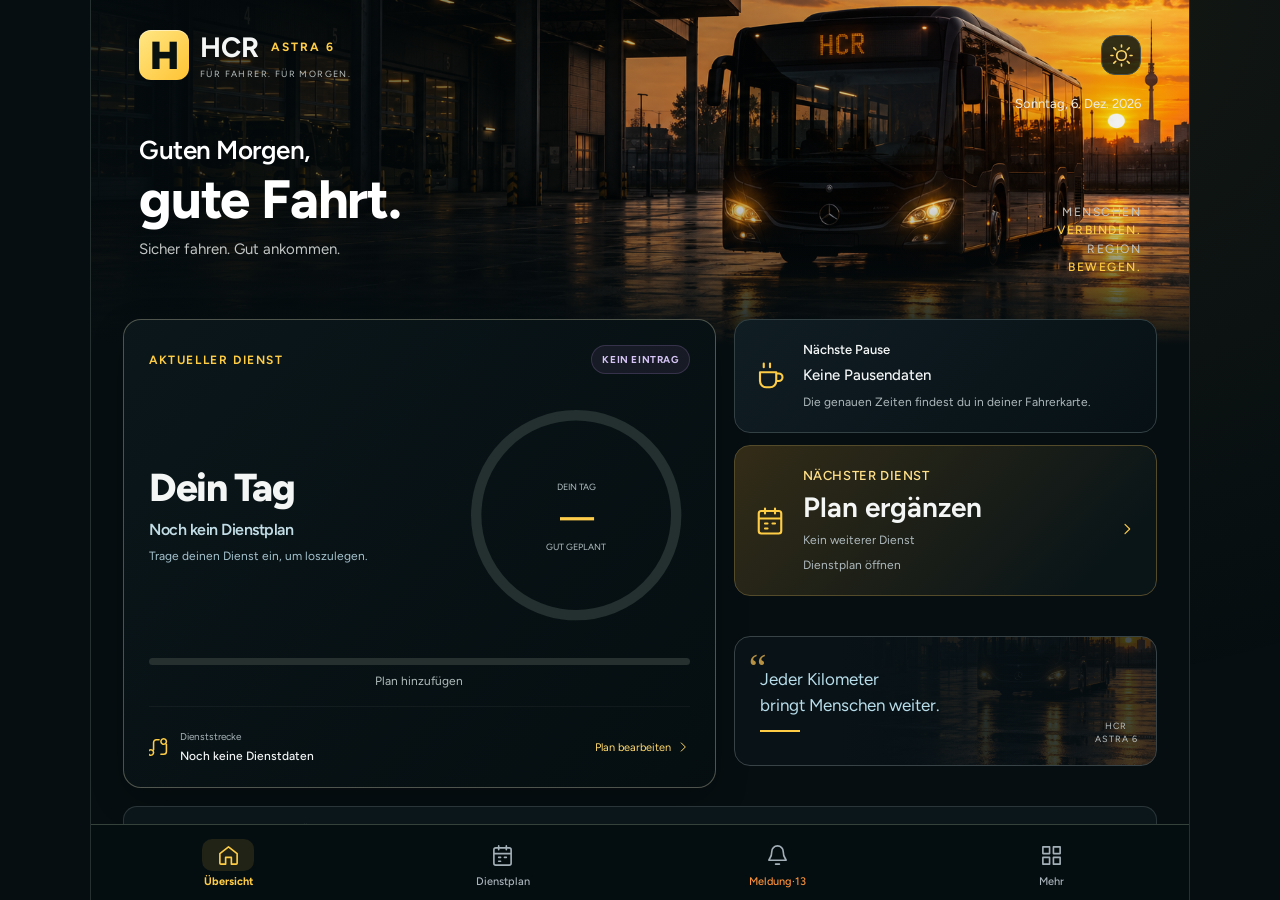
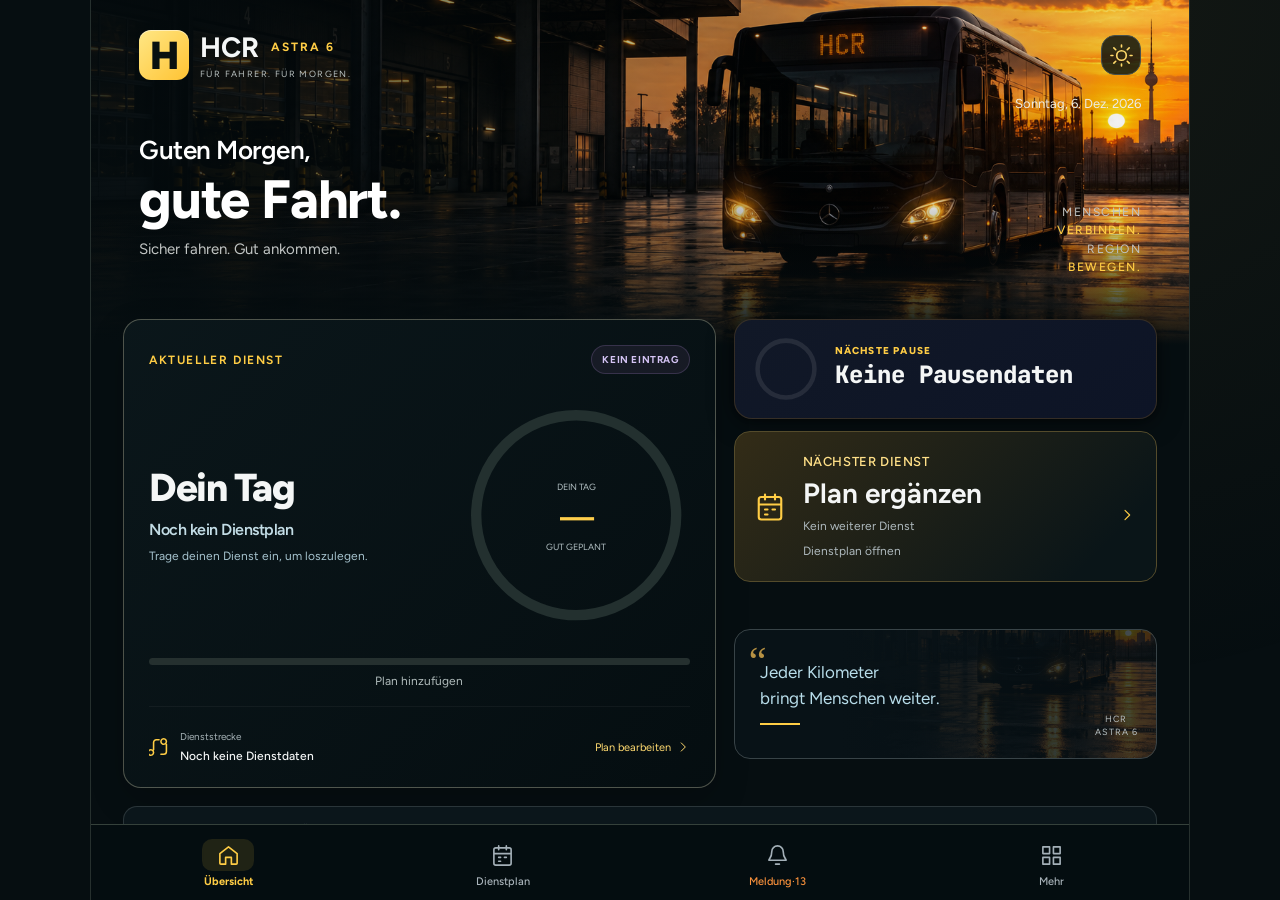
